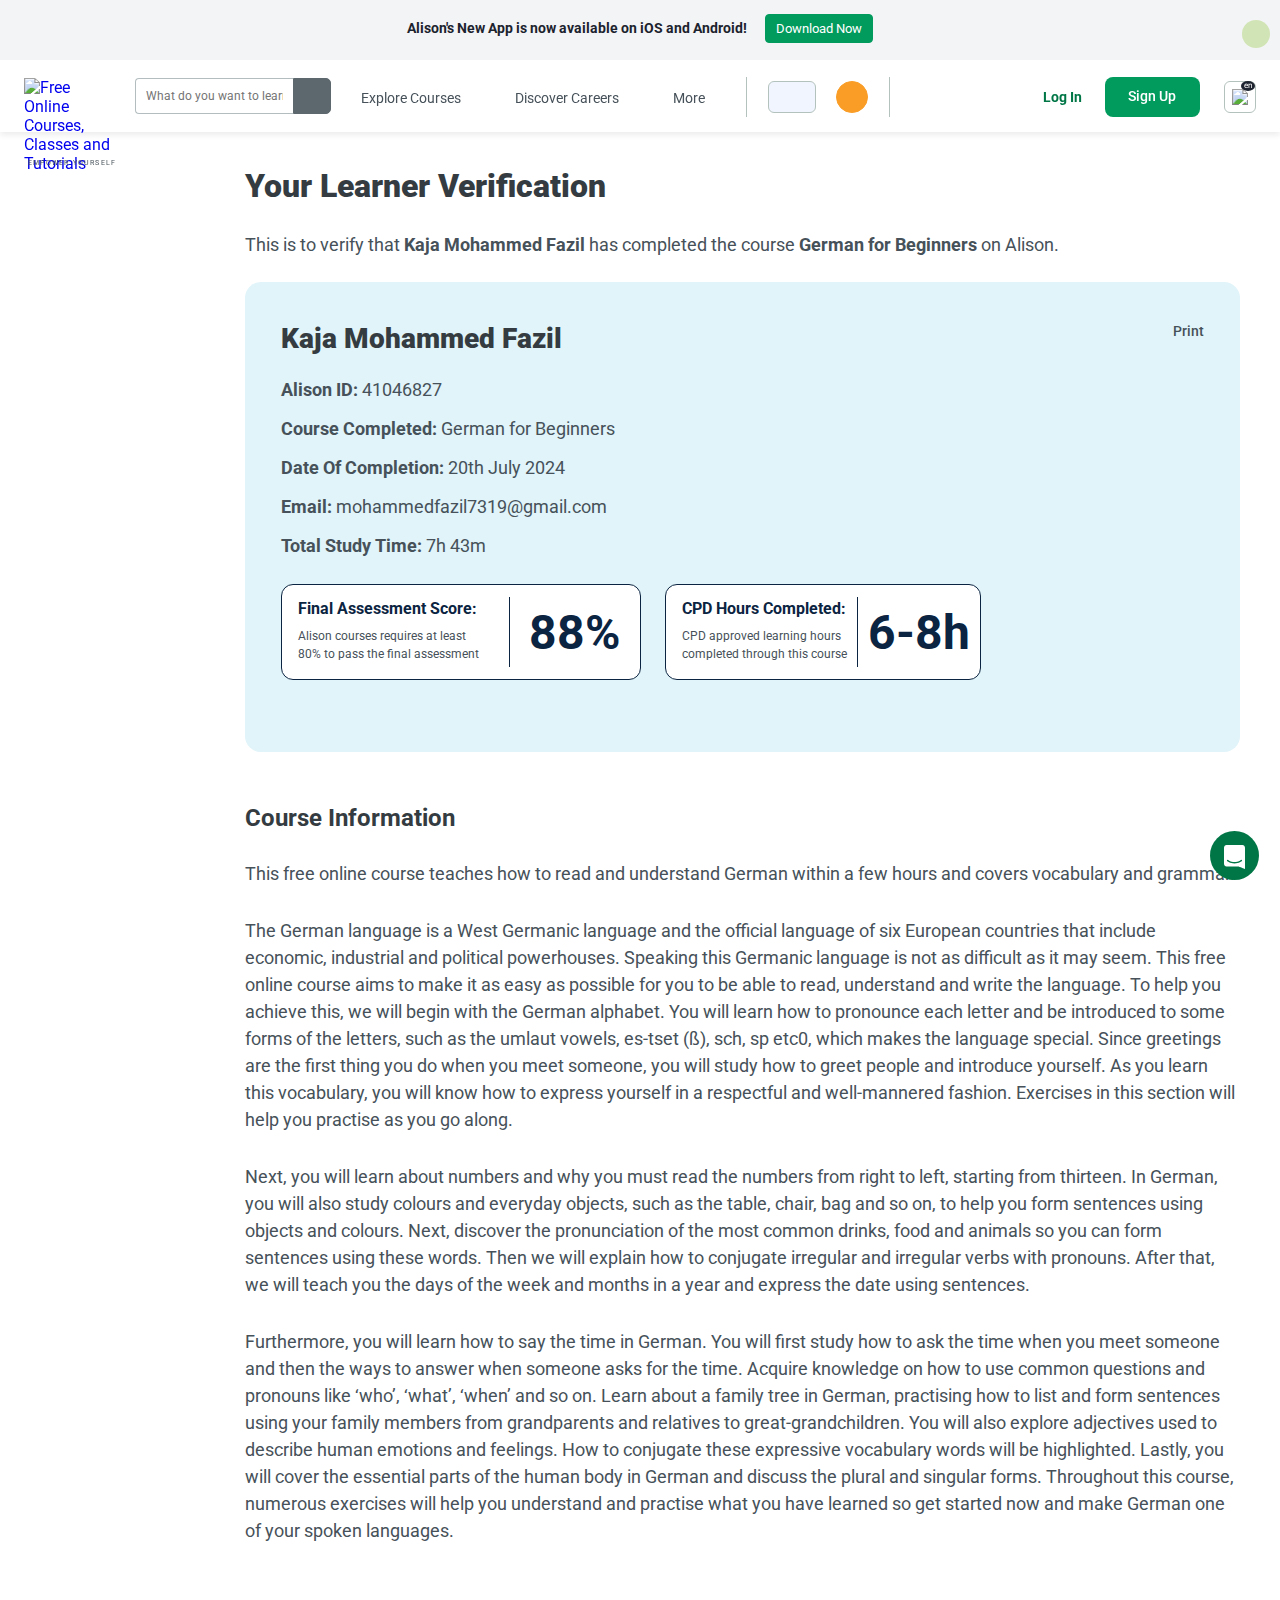
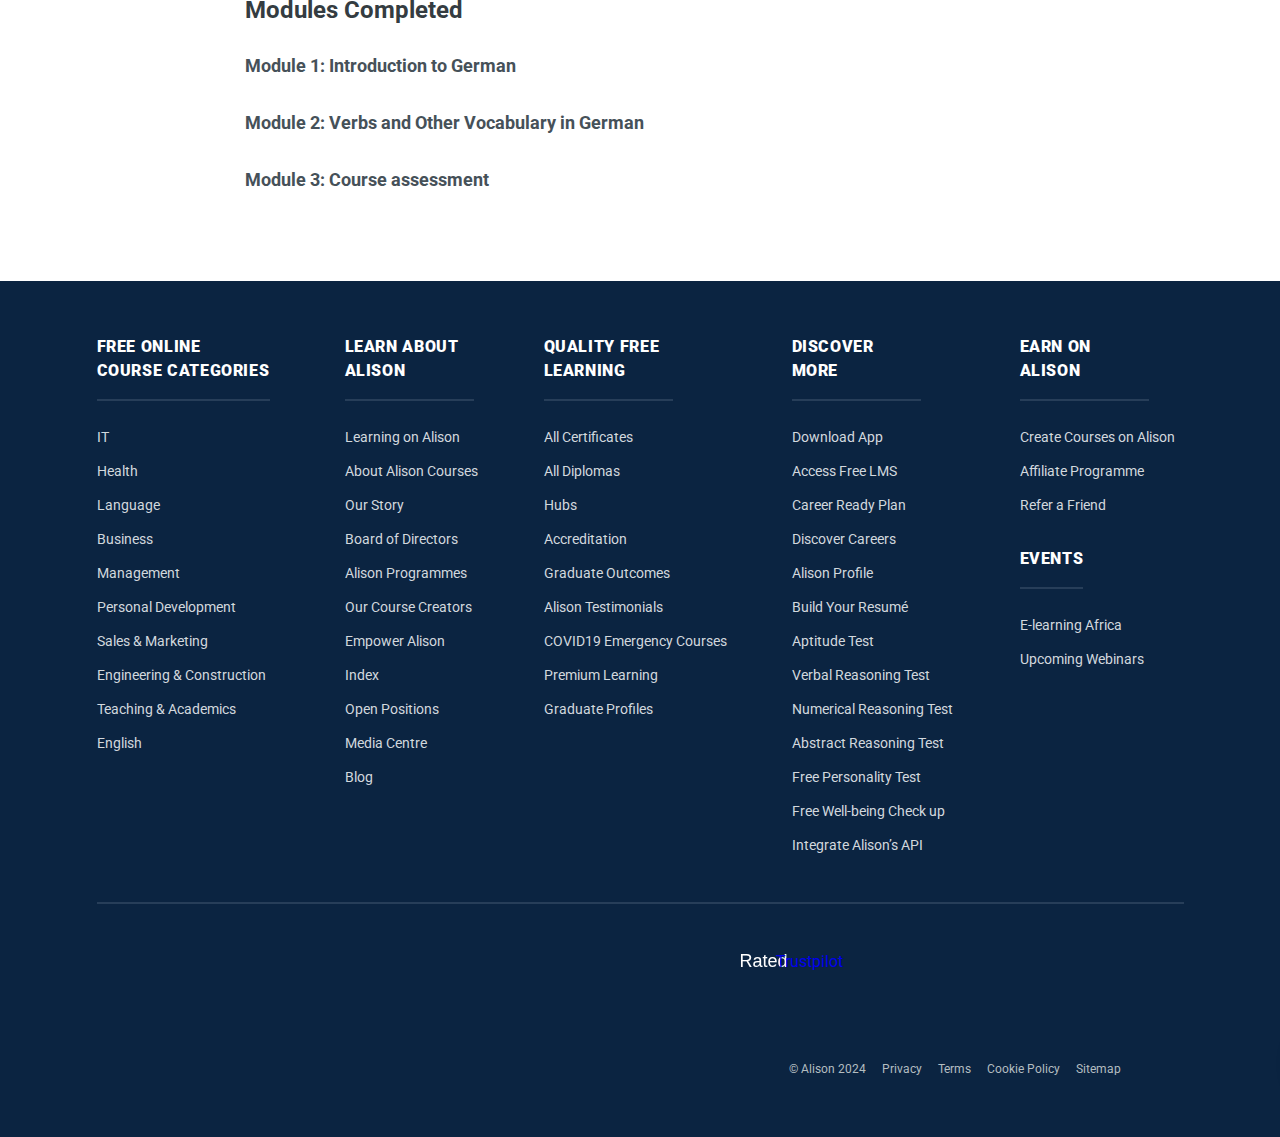
==== alison.com/certification/check/14e29a592a.html @ 068d3003 "Add files via upload" ====
<!doctype html><html lang="en">
<!-- Mirrored from alison.com/certification/check/14e29a592a by HTTrack Website Copier/3.x [XR&CO'2014], Wed, 30 Oct 2024 13:21:03 GMT -->
<!-- Added by HTTrack --><meta http-equiv="content-type" content="text/html;charset=UTF-8" /><!-- /Added by HTTrack -->
<head><link rel="preconnect" href="https://cdn01.alison-static.net/" crossorigin><link rel="preconnect" href="https://api.alison.com/" crossorigin><link rel="preconnect" href="https://www.googletagmanager.com/"><link rel="preconnect" href="https://www.google-analytics.com/"><link rel="preconnect" href="https://pagead2.googlesyndication.com/"><link rel="dns-prefetch" href="https://cdn01.alison-static.net/"><link rel="dns-prefetch" href="https://api.alison.com/"><link rel="preload" as="script" href="../../html/vendor/js/jquery-3.6.4.min.js"><link rel="preload" as="script" href="../../../cdn01.alison-static.net/public/html/vendor/js/slick.js"><link rel="preload" as="script" href="../../html/vendor/js/handlebars.runtime-v4.4.3.js"><link rel="preload" as="script" href="../../html/vendor/js/jquery.mCustomScrollbar-alt.min.js"><link rel="preload" href="../../html/site/css/main3ead.css?id=1e5dae5fa066d85fd97c191f8c6cdd88" as="style"><link rel="preload" fetchpriority="high" as="image" href="../../../cdn01.alison-static.net/courses/4338/alison_courseware_intro_4338.jpg" type="image/jpg"><link rel="preload" href="https://fonts.googleapis.com/css2?family=Roboto:wght@400;500;700;900&amp;display=swap" as="font" crossorigin="anonymous"><link rel="preload" href="https://cdn01.alison-static.net/public/html/site/css/fonts/icomoon.woff2?tqrihg" as="font" crossorigin="anonymous"><link rel="dns-prefetch" href="https://accounts.google.com/"><link rel="dns-prefetch" href="https://adservice.google.com/"><link rel="dns-prefetch" href="https://adservice.google.ie/"><link rel="dns-prefetch" href="https://analytics.tiktok.com/"><link rel="dns-prefetch" href="https://ajax.cloudflare.com/"><link rel="dns-prefetch" href="https://alison.pxf.io/"><link rel="dns-prefetch" href="https://api-3t.paypal.com/"><link rel="dns-prefetch" href="https://api.paypal.com/"><link rel="dns-prefetch" href="https://api.stripe.com/"><link rel="dns-prefetch" href="https://api.trafficguard.ai/"><link rel="dns-prefetch" href="https://apis.google.com/"><link rel="dns-prefetch" href="https://assetscdn-wchat.freshchat.com/"><link rel="dns-prefetch" href="https://bam-cell.nr-data.net/"><link rel="dns-prefetch" href="https://bam.nr-data.net/"><link rel="dns-prefetch" href="https://bat.bing.com/"><link rel="dns-prefetch" href="../../../securepubads.g.doubleclick.net/tag/js/f.txt"><link rel="dns-prefetch" href="https://cdn.taboola.com/"><link rel="dns-prefetch" href="https://connect.facebook.net/"><link rel="dns-prefetch" href="https://ct.pinterest.com/"><link rel="dns-prefetch" href="https://facebook.com/"><link rel="dns-prefetch" href="https://fonts.gstatic.com/"><link rel="dns-prefetch" href="https://gdc.indeed.com/"><link rel="dns-prefetch" href="https://gdc.indeed.com/"><link rel="dns-prefetch" href="https://google.ca/"><link rel="dns-prefetch" href="https://google.com/"><link rel="dns-prefetch" href="https://googleadservices.com/"><link rel="dns-prefetch" href="https://googleads.g.doubleclick.net/"><link rel="dns-prefetch" href="https://googletagservices.com/"><link rel="dns-prefetch" href="https://gstatic.com/"><link rel="dns-prefetch" href="https://iid.googleapis.com/"><link rel="dns-prefetch" href="https://i.ytimg.com/"><link rel="dns-prefetch" href="https://js-agent.newrelic.com/"><link rel="dns-prefetch" href="https://logs-01.loggly.com/"><link rel="dns-prefetch" href="https://p.adsymptotic.com/"><link rel="dns-prefetch" href="https://partner.googleadservices.com/"><link rel="dns-prefetch" href="https://px.ads.linkedin.com/"><link rel="dns-prefetch" href="https://s.pinimg.com/"><link rel="dns-prefetch" href="https://ssl.google-analytics.com/"><link rel="dns-prefetch" href="https://ssl.gstatic.com/"><link rel="dns-prefetch" href="https://static.cloudflareinsights.com/"><link rel="dns-prefetch" href="https://tgtag.io/"><link rel="dns-prefetch" href="https://tpc.googlesyndication.com/"><link rel="dns-prefetch" href="https://www.facebook.com/"><link rel="dns-prefetch" href="https://www.google.com/"><link rel="dns-prefetch" href="https://www.googleapis.com/"><link rel="dns-prefetch" href="https://www.gstatic.com/"><link rel="dns-prefetch" href="https://www.facebook.com/"><link rel="dns-prefetch" href="https://www.redditstatic.com/"><link rel="dns-prefetch" href="https://pagead2.googlesyndication.com/"><script> const authCheck = parseInt(""); if (authCheck) { sessionStorage.setItem('auth', 'true'); } else { sessionStorage.removeItem('auth'); sessionStorage.removeItem('user'); } </script><script> let log = console.log; console.log = function(){} </script><script> window.alison_user = false; window.dataLayer = window.dataLayer || []; var localDataLayer = {}; if(typeof localStorage !== "undefined" && localStorage.getItem('original_acquisition')){ localDataLayer.original_acquisiton = localStorage.getItem('original_acquisition'); } localDataLayer.is_country_gdpr = false; if(localStorage.getItem('user_click_source')){ localDataLayer.user_click_source = localStorage.getItem('user_click_source'); if(localStorage.getItem('user_carousel_source')){ localDataLayer.user_click_source = localStorage.getItem('user_carousel_source'); } } dataLayer.push(localDataLayer); </script><script> (function(w,d,s,l,i){w[l]=w[l]||[];w[l].push({'gtm.start': new Date().getTime(),event:'gtm.js'});var f=d.getElementsByTagName(s)[0], j=d.createElement(s),dl=l!='dataLayer'?'&l='+l:'';j.async=true;j.src= '../../../www.googletagmanager.com/gtm5445.js?id='+i+dl;f.parentNode.insertBefore(j,f); })(window,document,'script','dataLayer','GTM-TWDV2Z');</script><script> function passiveScroll(){ jQuery.event.special.touchstart = { setup: function( _, ns, handle ) { this.addEventListener("touchstart", handle, { passive: !ns.includes("noPreventDefault") }); } }; jQuery.event.special.touchmove = { setup: function( _, ns, handle ) { this.addEventListener("touchmove", handle, { passive: !ns.includes("noPreventDefault") }); } }; jQuery.event.special.wheel = { setup: function( _, ns, handle ){ this.addEventListener("wheel", handle, { passive: true }); } }; jQuery.event.special.mousewheel = { setup: function( _, ns, handle ){ this.addEventListener("mousewheel", handle, { passive: true }); } }; ajaxSettings(); } var fcmActive = '1'; function extendFunctionality(){ document.addEventListener('lazybeforeunveil', function(e){ let bg = e.target.getAttribute('data-bg'); if(bg){ e.target.style.backgroundImage = 'url(' + bg + ')'; return; } if(e.target.nodeName === 'PICTURE'){ let lazy_img = e.target.querySelector('img'), lazy_src = e.target.querySelectorAll('source'); lazy_src.forEach((e) => { e.setAttribute('srcset', e.getAttribute('data-srcset')); }); lazy_img.setAttribute('src', lazy_img.getAttribute('data-src')); } }); } function ajaxSettings(){ $.ajaxSetup({ headers: { 'X-CSRF-Token': '3QvW7WCG7gw9SjI0IXI3MUW1C96jOoPRedVy753e', 'Authorization': 'Cookie NBEPp1ZE87gTQgPaioE3d9MPrQRdRuPh2pxW5o83', }, }); } </script><script src="../../html/vendor/js/jquery-3.6.4.min.js" onload="passiveScroll()"></script><script defer src="../../../www.gstatic.com/firebasejs/5.10.1/firebase-app.js"></script><script defer src="../../../www.gstatic.com/firebasejs/5.10.1/firebase-messaging.js" onload="fcm()"></script><style> .lazyload:not(.lazyload-bg), .lazyloading { opacity: 0; } .lazyloaded { opacity: 1 !important; transition: opacity 500ms; } </style><script defer src="../../../cdn01.alison-static.net/public/html/vendor/js/lazysizes.minf195.js?v=2.1" onload="extendFunctionality()"></script><link rel="manifest" href="https://alison.com/manifest.json"><meta charset="utf-8"><title> Free Online Courses from the World’s Top Publishers </title><meta name="keywords" content="alison, free online courses, free online training, learning, education"/><meta name="description" content="Join 40 million learners and explore 5000+ free online courses from top publishers. Alison is the leading provider of free online classes & online learning."/><meta property="og:title" content="Free Online Courses & Online Learning from Alison"/><meta property="og:type" content="website"/><meta name="twitter:image" content="https://cdn01.alison-static.net/public/html/site/img/sharing/alison-share__1716383819639.png"><meta property="og:image" content="https://cdn01.alison-static.net/public/html/site/img/sharing/alison-share__1716383819639.png"><meta property="og:url" content="https://alison.com/certification/check/14e29a592a"/><meta property="og:description" content="Join 40 million learners and explore 5000+ free online courses from top publishers. Alison is the leading provider of free online classes & online learning."/><meta name="twitter:card" content="summary"><meta name="twitter:site" content="@AlisonCourses"><meta name="twitter:creator" content="@AlisonCourses"><meta name="twitter:url" content="https://alison.com/certification/check/14e29a592a"><meta name="twitter:title" content="Free Online Courses & Online Learning from Alison"><meta name="twitter:description" content="Join 40 million learners and explore 5000+ free online courses from top publishers. Alison is the leading provider of free online classes & online learning."><meta name="csrf-token" content="3QvW7WCG7gw9SjI0IXI3MUW1C96jOoPRedVy753e"><meta name="viewport" content="width=device-width, initial-scale=1"><link rel="canonical" href="14e29a592a.html" /><link rel="alternate" href="14e29a592a.html" hreflang="x-default" /><link rel="alternate" href="14e29a592a.html" hreflang="en" /><link rel="alternate" href="https://alison.com/es/certificación/selección/14e29a592a" hreflang="es" /><link rel="alternate" href="https://alison.com/fr/certification/vérification/14e29a592a" hreflang="fr" /><link rel="alternate" href="https://alison.com/it/certificazione/controllo/14e29a592a" hreflang="it" /><link rel="alternate" href="https://alison.com/pt-BR/certificação/seleção/14e29a592a" hreflang="pt-br" /><meta name="robots" content="noindex" /><script async data-overlays="bottom" src="../../../pagead2.googlesyndication.com/pagead/js/f.txt"></script><link rel="icon" type="image/png" href="../../../cdn01.alison-static.net/public/html/vendor/img/favicon/favicon-16x16.png" sizes="16x16" /><link rel="apple-touch-icon" sizes="180x180" href="../../../cdn01.alison-static.net/public/html/vendor/img/favicon/apple-touch-icon.png"><link rel="icon" type="image/png" sizes="32x32" href="../../../cdn01.alison-static.net/public/html/vendor/img/favicon/favicon-32x32.png"><link rel="manifest" href="https://cdn01.alison-static.net/public/html/vendor/img/favicon/manifest.json"><link rel="mask-icon" href="https://cdn01.alison-static.net/public/html/vendor/img/favicon/safari-pinned-tab.svg" color="#5bbad5"><meta name="theme-color" content="#ffffff"><script type='text/javascript'> window.smartlook||(function(d) { var o=smartlook=function(){ o.api.push(arguments);},h=d.getElementsByTagName('head')[0]; var c=d.createElement('script');o.api=new Array();c.async=true;c.type='text/javascript'; c.charset='utf-8';c.src='../../../web-sdk.smartlook.com/recorder.js';h.appendChild(c); })(document); smartlook('init', '433ed928b8353c0fea826ee5a8dea3a7fb55720d', { region: 'eu' }); </script><script type="text/javascript" src="../../../widget.trustpilot.com/bootstrap/v5/tp.widget.bootstrap.min.js" async></script><script> var language = "en";</script><link rel="stylesheet" href="../../html/site/css/main3ead.css?id=1e5dae5fa066d85fd97c191f8c6cdd88"><link rel="preload" href="../../html/site/css/iconfont.css" as="style" onload="this.onload=null;this.rel='stylesheet'"><link rel="stylesheet" href="../../html/site/css/two-column-template.css"><link rel="stylesheet" href="../../html/site/css/cert-check.css"></head><body class="" data-api_endpoint="https://api.alison.com/v0.1" data-gclient_id="70245126531-aq99q60am7odbhgs779chq4abegbrlj9.apps.googleusercontent.com" data-in_sync="true" data-site_ads="true" ><noscript><iframe src="https://www.googletagmanager.com/ns.html?id=GTM-TWDV2Z" height="0" width="0" style="display:none;visibility:hidden" ></iframe></noscript><div class="loading" style="display: none"><img class="lazyload" data-src="https://cdn01.alison-static.net/public/html/site/img/loader.gif" width="208" height="208" alt="Loading"></div><div class="messages-q" style="position: fixed;right: 10px;bottom: 0;max-width: 420px;width: 100%;height: 100%;display: none;pointer-events: none; z-index: 99999"></div></div><section id="header-outer" class="header__outer "><header class=" announcement-active sale-active " ><div id="announcement" class="announcement active header__banner" style="background-color: #F3F4F6;opacity: 0;min-height: 60px;"><div class="wrapper" style="max-width: 900px;"><style>.announcement{ color: #1c232e;}.announcement a{ display: inline-block;}.announcement .wrapper p{ max-width: 85%; margin: 0 auto;}.announcement p [class*="icon"]{ font-size: 22px; position: relative; top: 4px; color: #83C11F; margin: 0 10px; font-weight: bold;}.announcement .close{ width: 28px; background: rgba(131, 193, 31, 0.3); border-radius: 100%; height: 28px; color: #83C11F; text-align: center; padding: 5px 0 0; margin: -11px 0 0;}@media all and (max-width:1018px){.announcement p [class*="icon"]:last-child{display:none;}.announcement .wrapper a.btn { display: table; margin: 19px auto 0; color: #1c232e !important;}}</style><p><span class="icon-mobile-applications"></span> Alison's New App is now available on iOS and Android! <a target="_blank" rel="nofollow" href="https://alisonmobile.page.link/homepage" class="btn btn-green" title=""> Download Now </a><span class="icon-mobile-applications"></span></p></div><a href="#" class="close" style="margin-top: -10px;position: absolute;right: 10px;top: 50%;"><span class="icon-cross"></span></a></div><script> sale_id = "0";</script><script> const days_label = [ 'Sunday', 'Monday', 'Tuesday', 'Wednesday', 'Thursday', 'Friday', 'Saturday']; let bought, ls_item = localStorage.getItem('popup_banner_' + sale_id + '_closed_at'), banner_type = document.getElementById('announcement') ? 'announcement' : 'sale', s_banner = document.getElementById(banner_type), body = document.querySelector('body'), popup_active = false, le_timer; function openBanner(){ if(document.getElementById(banner_type) !== null){ document.getElementById(banner_type).style.opacity = 1; } if(!popup_active) { document.querySelector('body').className += ' sale-active' + (banner_type === 'announcement' ? ' announcement-active' : ''); } } function activatePopup() { if(!localStorage.getItem('popup_' + sale_id + '_logged_out')){ showPopup(); } } function showPopup(){ $('.pop__overlay, .sale-pop').show(); if ($(window).width() < 769) { if($('.pop__overlay').length > 0){ popup_active = true; s_banner.parentNode.removeChild(s_banner); $('header').removeClass('sale-active', 'announcement-active'); $('body').removeClass('sale-active'); } } } function LETImer(){ let interval = 300000; if(!localStorage.endTime){ localStorage.endTime = +new Date + interval; } le_timer = setInterval(function() { let remaining = localStorage.endTime - new Date; if( remaining < 0 ) { showPopup(); } }, 100); } if(bought === null){ if (ls_item) { let targetStorage = $('.loggedin').length > 0 ? 'popup_banner_' + sale_id + '_closed_at' : 'popup_' + sale_id + '_logged_out', storageDate = parseInt(targetStorage), date = new Date(storageDate * 1000), today = new Date(); if((days_label[date.getDay()] === 'Thursday' && days_label[today.getDay()] === 'Friday') || (days_label[date.getDay()] !== 'Friday' && Math.floor(((Date.now() / 1000) - storageDate) / (3600*24)) >= 3)){ localStorage.removeItem('popup_banner_' + sale_id + '_closed_at'); localStorage.removeItem('popup_' + sale_id + '_logged_out'); activatePopup(); } else{ $('.pop__overlay, .sale-pop').remove(); } } else { activatePopup(); } } if(typeof localStorage !== 'undefined') { let header_simple = document.getElementById('header-simple'); if(header_simple && banner_type === 'sale'){ s_banner.className += ' sale-banner-shop'; } if (localStorage.getItem(banner_type+'_banner_' + sale_id + '_closed_at') && !header_simple) { let storageDate = parseInt(localStorage.getItem(banner_type+'_banner_' + sale_id + '_closed_at')); if (Math.floor(((Date.now() / 1000) - storageDate) / (3600*24)) >= 3) { openBanner(); } else{ s_banner.parentNode.removeChild(s_banner); document.querySelector('header').classList.remove('sale-active', 'announcement-active'); document.querySelector('body').classList.remove('sale-active'); } } else { openBanner(); } } </script><div class="header"><div class="header__search"><div class="for-mobile header__search-nav" style="display:none;"><span class="icon-nb-menu"></span><span class="icon-search"></span><div class="lms-b lms-b--nr"><div id="lms-b--non-registered" data-user-type="G" class="lms-b__button lms-b__button--nr">LMS</div><div class="lms-b__menu lms-b__menu--nr" style="display: none"><div class="lms-b__inner lms-b__inner--nr"><h6>Are you a business or organisation seeking to train and upskill your employees?</h6><div class="flms-banner-img"><img class="lazyload" data-src="/html/site/img/header/flms-popup-img.svg" alt="Free LMS Programme"></div><p>If yes, check out Alison’s Free LMS here!</p><div class="flms-but"><a href="#0" class="btn-flms btn-flms--blank no-flex-shrink">Not For Me</a><a href="https://alison.com/lms" class="btn-flms btn-flms--green no-flex-shrink">Yes</a></div></div></div></div></div><a href="https://alison.com/" id="alison_logo" class="logo"><img width="117" height="40" src="https://cdn01.alison-static.net/public/html/site/img/header/alison-free-courses.svg" alt="Free Online Courses, Classes and Tutorials"></a><div class="header__search-input"><div class="search-container "><form method="GET" action="https://alison.com/courses" accept-charset="UTF-8" id="header-search-form"><input maxlength="200" autocomplete="off" placeholder="What do you want to learn?" class="autocomplete_field" id="autocomplete" name="query" type="text"><button type="submit" id="search_icon" class="btn btn-warning btn-fla"><span class="icon-search" style="pointer-events: none;"></span></button></form></div></div></div><div class="header__nav nav"><div class="for-desktop"><div class="nav__item nav__item--b nav__item--dd nav__item--hover"><a href="#" data-type="categories" class="load-dropdown" title="Explore Courses"> Explore Courses <span class="icon-vertical-dropdown-icon"></span></a><div class="nav__dd nav__dd--cats nav__dd--cols" style="display: none"><a href="https://alison.com/diploma-courses" title="Earn a Diploma"> header.all_diploma_courses </a><a href="https://alison.com/certificate-courses" title="Certificates"><h5>header.all_certificate_courses</h5></a><a data-code="it" data-id="1" data-slug="it" data-name="IT" href="https://alison.com/courses/it" title="IT Courses"><h5>IT</h5><span class="course-amount">(1,168 Courses)</span></a><a data-code="health" data-id="31" data-slug="health" data-name="Health" href="https://alison.com/courses/health" title="Health Courses"><h5>Health</h5><span class="course-amount">(937 Courses)</span></a><a data-code="language" data-id="15" data-slug="language" data-name="Language" href="https://alison.com/courses/language" title="Language Courses"><h5>Language</h5><span class="course-amount">(310 Courses)</span></a><a data-code="business" data-id="51" data-slug="business" data-name="Business" href="https://alison.com/courses/business" title="Business Courses"><h5>Business</h5><span class="course-amount">(1,609 Courses)</span></a><a data-code="management" data-id="109" data-slug="management" data-name="Management" href="https://alison.com/courses/management" title="Management Courses"><h5>Management</h5><span class="course-amount">(959 Courses)</span></a><a data-code="personal-development" data-id="45" data-slug="personal-development" data-name="Personal Development" href="https://alison.com/courses/personal-development" title="Personal Development Courses"><h5>Personal Development</h5><span class="course-amount">(1,246 Courses)</span></a><a data-code="marketing" data-id="79" data-slug="marketing" data-name="Sales &amp; Marketing" href="https://alison.com/courses/marketing" title="Sales &amp; Marketing Courses"><h5>Sales &amp; Marketing</h5><span class="course-amount">(416 Courses)</span></a><a data-code="engineering" data-id="99" data-slug="engineering" data-name="Engineering &amp; Construction" href="https://alison.com/courses/engineering" title="Engineering &amp; Construction Courses"><h5>Engineering &amp; Construction</h5><span class="course-amount">(782 Courses)</span></a><a data-code="education" data-id="41" data-slug="education" data-name="Teaching &amp; Academics" href="https://alison.com/courses/education" title="Teaching &amp; Academics Courses"><h5>Teaching &amp; Academics</h5><span class="course-amount">(1,509 Courses)</span></a></div></div><div class="nav__item nav__item--b nav__item--dd nav__item--hover"><a href="#" data-type="careers" class="load-dropdown" title="Discover Careers"> Discover Careers <span class="icon-vertical-dropdown-icon"></span></a><div class="nav__dd nav__dd--career nav__dd--cols" style="display: none"><a data-slug="health" data-img="health.svg" href="https://alison.com/careers/health" title="Health Science Careers"> Health Science <br><span class="course-amount">(162 Careers)</span></a><a data-slug="finance" data-img="finance.svg" href="https://alison.com/careers/finance" title="Finance Careers"> Finance <br><span class="course-amount">(62 Careers)</span></a><a data-slug="it" data-img="it.svg" href="https://alison.com/careers/it" title="Information Technology Careers"> Information Technology <br><span class="course-amount">(57 Careers)</span></a><a data-slug="education" data-img="education.svg" href="https://alison.com/careers/education" title="Education and Training Careers"> Education and Training <br><span class="course-amount">(57 Careers)</span></a><a data-slug="management" data-img="management.svg" href="https://alison.com/careers/management" title="Business Management and Administration Careers"> Business Management and Administration <br><span class="course-amount">(57 Careers)</span></a><a data-slug="marketing" data-img="marketing.svg" href="https://alison.com/careers/marketing" title="Marketing, Sales, and Service Careers"> Marketing, Sales, and Service <br><span class="course-amount">(48 Careers)</span></a><a data-slug="agriculture-food-and-natural-resources" data-img="agriculture-food-and-natural-resources.svg" href="https://alison.com/careers/agriculture-food-and-natural-resources" title="Agriculture, Food, and Natural Resources Careers"> Agriculture, Food, and Natural Resources <br><span class="course-amount">(37 Careers)</span></a><a data-slug="hospitality" data-img="hospitality.svg" href="https://alison.com/careers/hospitality" title="Hospitality and Tourism Careers"> Hospitality and Tourism <br><span class="course-amount">(34 Careers)</span></a><a data-slug="stem" data-img="stem.svg" href="https://alison.com/careers/stem" title="Science, Technology, Engineering, and Mathematics Careers"> Science, Technology, Engineering, and Mathematics <br><span class="course-amount">(111 Careers)</span></a><a data-slug="architecture" data-img="architecture.svg" href="https://alison.com/careers/architecture" title="Architecture and Construction Careers"> Architecture and Construction <br><span class="course-amount">(35 Careers)</span></a><a data-slug="government" data-img="government.svg" href="https://alison.com/careers/government" title="Government and Public Administration Careers"> Government and Public Administration <br><span class="course-amount">(14 Careers)</span></a><a data-slug="security" data-img="security.svg" href="https://alison.com/careers/security" title="Law, Public Safety, Corrections, and Security Careers"> Law, Public Safety, Corrections, and Security <br><span class="course-amount">(80 Careers)</span></a><a data-slug="manufacturing" data-img="manufacturing.svg" href="https://alison.com/careers/manufacturing" title="Manufacturing Careers"> Manufacturing <br><span class="course-amount">(15 Careers)</span></a><a data-slug="distribution" data-img="distribution.svg" href="https://alison.com/careers/distribution" title="Transportation, Distribution, and Logistics Careers"> Transportation, Distribution, and Logistics <br><span class="course-amount">(37 Careers)</span></a><a data-slug="human-services" data-img="human-services.svg" href="https://alison.com/careers/human-services" title="Human Services Careers"> Human Services <br><span class="course-amount">(55 Careers)</span></a><a data-slug="arts" data-img="arts.svg" href="https://alison.com/careers/arts" title="Arts, Audio/Video Technology, and Communications Careers"> Arts, Audio/Video Technology, and Communications <br><span class="course-amount">(124 Careers)</span></a></div></div><div class="nav__item nav__item--dd nav__item--hover"><a href="#" class="load-dropdown" data-type="more" title="More">More <span class="icon-vertical-dropdown-icon"></span></a></div><div class="nav__section"><div id="lms-b--non-registered" class="lms-b lms-b--nr" data-user-type="G"><div id="lms-b--nr" class="lms-b__button lms-b__button--nr">LMS</div><div class="lms-b__menu lms-b__menu--nr" style="display: none"><div class="lms-b__inner lms-b__inner--nr"><h6>Are you a business or organisation seeking to train and upskill your employees?</h6><div class="flms-banner-img"><img class="lazyload" data-src="/html/site/img/header/flms-popup-img.svg" alt="Free LMS Programme"></div><p>If yes, check out Alison’s Free LMS here!</p><div class="flms-but"><a href="#0" class="btn-flms btn-flms--blank no-flex-shrink">Not For Me</a><a href="https://alison.com/lms" class="btn-flms btn-flms--green no-flex-shrink">Yes</a></div></div></div></div><span class="q-aff" ><span class="coin"><span class="front"></span><span class="back"></span></span><div class="aff"><div class="aff__message aff__message--not-affiliate" style="display:none;"><span class="icon-cross2 aff__close"></span><img class="lazyload" data-src="https://alison.com/html/site/img/affiliates/not-affiliate.svg" /><div class="aff__text"><p> Become an Alison Affiliate in one click, and start earning money by sharing any page on the Alison website. </p><a class="aff__btn" href="https://alison.com/affiliates/learn-to-earn">Become an Affiliate</a></div></div></div></span></div></div><div class="for-mobile" style="display: none"><span class="nav__item nav__item--dd nav__item--user-menu"></span></div></div><div class="head__u head__u--out login-links nav"><span class="q-aff" ><span class="coin"><span class="front"></span><span class="back"></span></span><div class="aff"><div class="aff__message aff__message--not-affiliate" style="display:none;"><span class="icon-cross2 aff__close"></span><img class="lazyload" data-src="https://alison.com/html/site/img/affiliates/not-affiliate.svg" /><div class="aff__text"><p> Become an Alison Affiliate in one click, and start earning money by sharing any page on the Alison website. </p><a class="aff__btn" href="https://alison.com/affiliates/learn-to-earn">Become an Affiliate</a></div></div></div></span><div class="login-links"><a class="link login-button login-mobile" href="https://alison.com/login"> Log In<span>&nbsp;</span></a><a href="https://alison.com/register" class="link head__u-register shine"> Sign Up </a></div><span class="nav__item nav__item--dd nav__item--slide nav__item--languages activate-dropdown "><span class="language-icon"><img src="https://alison.com/html/site/img/header/world.svg" class="lazyload" /><span class="language"> en </span></span><div class="nav__dd nav__dd--slide nav__dd--languages" style="display: none" ><ul><li class="border-bottom extra-padding subnav-back" style="display: none" ><span class="icon-arrow-thin-right"></span> Change Language </li><li class="selected" ><a rel="alternate" hreflang="en" href="14e29a592a.html"><span><img class="lazyload" data-src="https://cdn01.alison-static.net/public/html/site/img/header/en.svg" alt="English Language Select"/></span> English </a></li><li ><a rel="alternate" hreflang="es" href="https://alison.com/es/certificación/selección/14e29a592a"><span><img class="lazyload" data-src="https://cdn01.alison-static.net/public/html/site/img/header/es.svg" alt="Spanish Language Select"/></span> Spanish </a></li><li ><a rel="alternate" hreflang="fr" href="https://alison.com/fr/certification/vérification/14e29a592a"><span><img class="lazyload" data-src="https://cdn01.alison-static.net/public/html/site/img/header/fr.svg" alt="French Language Select"/></span> French </a></li><li ><a rel="alternate" hreflang="it" href="https://alison.com/it/certificazione/controllo/14e29a592a"><span><img class="lazyload" data-src="https://cdn01.alison-static.net/public/html/site/img/header/it.svg" alt="Italian Language Select"/></span> Italian </a></li><li ><a rel="alternate" hreflang="pt-BR" href="https://alison.com/pt-BR/certificação/seleção/14e29a592a"><span><img class="lazyload" data-src="https://cdn01.alison-static.net/public/html/site/img/header/pt-BR.svg" alt="Brazilian Portuguese Language Select"/></span> Brazilian Portuguese </a></li></ul></div></span></div></div></header><div class="body-padding "></div><div class="darken" style="display: none"></div></section><div class="aff-over" style="display:none;"></div><div id="cert-check" ><div class="full-width-wrapper center-content "><div class="col-md-12 content-section"><h1>Your Learner Verification</h1><p> This is to verify that <span class="blue-label">Kaja Mohammed Fazil</span> has completed the course <span>German for Beginners</span> on Alison. </p><div class="cert-check__row one"><div class="cert-check__print"><a target="_blank" href="https://alison.com/certification/print/41046827/14e29a592a" class="print"><i class="icon-print"></i><p>Print</p></a></div><h3>Kaja Mohammed Fazil</h3><p><span>Alison ID:</span> 41046827 </p><p><span>Course Completed:</span> German for Beginners</p><p><span>Date Of Completion:</span> 20th July 2024</p><p><span>Email:</span> <a href="https://alison.com/cdn-cgi/l/email-protection" class="__cf_email__" data-cfemail="14797b7c757979717072756e7d782327252d547379757d783a777b79">[email&#160;protected]</a></p><p><span>Total Study Time:</span> 7h 43m</p><div class="boxes-wrapper"><div class="box"><div class="left"><h6>Final Assessment Score:</h6><p>Alison courses requires at least <br>80% to pass the final assessment</p></div><div class="right">88%</div></div><div class="box"><div class="left"><h6>CPD Hours Completed:</h6><p>CPD approved learning hours <br>completed through this course</p></div><div class="right"> 6-8h </div></div></div></div><h2>Course Information</h2><div class="cert-check__row"><div class="course-description"><p>This free online course teaches how to read and understand German within a few hours and covers vocabulary and grammar.</p><p><p>The German language is a West Germanic language and the official language of six European countries that include economic, industrial and political powerhouses. Speaking this Germanic language is not as difficult as it may seem. This free online course aims to make it as easy as possible for you to be able to read, understand and write the language. To help you achieve this, we will begin with the German alphabet. You will learn how to pronounce each letter and be introduced to some forms of the letters, such as the umlaut vowels, es-tset (ß), sch, sp etc0, which makes the language special. Since greetings are the first thing you do when you meet someone, you will study how to greet people and introduce yourself. As you learn this vocabulary, you will know how to express yourself in a respectful and well-mannered fashion. Exercises in this section will help you practise as you go along.</p><p>Next, you will learn about numbers and why you must read the numbers from right to left, starting from thirteen. In German, you will also study colours and everyday objects, such as the table, chair, bag and so on, to help you form sentences using objects and colours. Next, discover the pronunciation of the most common drinks, food and animals so you can form sentences using these words. Then we will explain how to conjugate irregular and irregular verbs with pronouns. After that, we will teach you the days of the week and months in a year and express the date using sentences.</p><p>Furthermore, you will learn how to say the time in German. You will first study how to ask the time when you meet someone and then the ways to answer when someone asks for the time. Acquire knowledge on how to use common questions and pronouns like ‘who’, ‘what’, ‘when’ and so on. Learn about a family tree in German, practising how to list and form sentences using your family members from grandparents and relatives to great-grandchildren. You will also explore adjectives used to describe human emotions and feelings. How to conjugate these expressive vocabulary words will be highlighted. Lastly, you will cover the essential parts of the human body in German and discuss the plural and singular forms. Throughout this course, numerous exercises will help you understand and practise what you have learned so get started now and make German one of your spoken languages.</p></p></div></div><h2>Modules Completed</h2><div class="cert-check__row"><div class="cert-check__text-row"><div class="cert-check__text-content"><span class="cert-check__label">Module 1: </span> Introduction to German </div></div><div class="cert-check__text-row"><div class="cert-check__text-content"><span class="cert-check__label">Module 2: </span> Verbs and Other Vocabulary in German </div></div><div class="cert-check__text-row"><div class="cert-check__text-content"><span class="cert-check__label">Module 3: </span> Course assessment </div></div></div></div><div class="col-md-12 survey-wrapper"><div class="survey-inner"><span class="icon-cross2"></span><h4>Tell us why you need your learner verification?</h4><form class="reason-survey" method="POST"><ul><li><input type="radio" id="academic" name="reason" value="1"><label for="academic">It was requested by my academic institution</label><br></li><li><input type="radio" id="employer" name="reason" value="2"><label for="employer">It was requested by my employer/organisation</label><br></li><li><input type="radio" id="manager" name="reason" value="3"><label for="manager">It was requested by my hiring manager/recruiter </label></li><li><input type="radio" id="other" name="reason" value="4"><label for="other">Other (Please Specify)</label></li><li><textarea name="" placeholder="Type your reason here" disabled></textarea></li><li><button type="submit">Print Your Learner Verification</button></li></ul></form></div></div></div><div class="mobile-cta"></div><div class="img-up"><div class="img-up__inner"><h4>Edit Photo</h4><span class="icon-cross2"></span><div class="img-up__body"><div id="avatar-crop-x"></div><input type="file" id="upload" value="Choose a file" accept="image/*"></div><div class="img-up__button"><button id="save-img">Save</button></div></div></div></div><div class="modal-outer" style="display: none" ><div class="login-modal"><div class=" inner-modal"><div class="login"><div class="login__inner"><div class="login__left"><img class="lazyload" data-src="https://alison.com/html/site/img/login-bg.svg" /><span class="login__head">Empower Yourself For Free</span><p> Join our community of 40 million+ learners, upskill with CPD UK accredited courses, explore career development tools and psychometrics - all for free. </p><div class="login__help"> Having trouble <span class="l_action">Logging In</span>? <a href="#"> Get in touch</a></div></div><div class="login__right"><span class="icon-cross2"></span><div class="login__tabs"><div data-id="register" class=""> Sign Up </div><div data-id="login" class="active"> Log In </div></div><div id="login" class="login__login tab active"><div class="soc-log"><a href="https://alison.com/auth/facebook?redirect_url=https://alison.com/certification/check/14e29a592a&amp;previous_url=https://alison.com&amp;route_name=site.courses.cert-check" rel="nofollow" title="Register/Log In with Facebook"><img alt="Facebook" class="lazyload" data-src="https://alison.com/html/site/img/login/facebook.svg?v=1"/></a><a href="https://alison.com/auth/live?redirect_url=https://alison.com/certification/check/14e29a592a&amp;previous_url=https://alison.com&amp;route_name=site.courses.cert-check" rel="nofollow" title="Register/Log In with Microsoft"><img alt="Microsoft" class="lazyload" data-src="https://alison.com/html/site/img/login/microsoft.svg?v=1"/></a><div id="g_id_onload" data-client_id="70245126531-aq99q60am7odbhgs779chq4abegbrlj9.apps.googleusercontent.com" data-context="signup" data-ux_mode="popup" data-callback="redirectUser" data-auto_prompt="false"></div><a class="g_id_signin google-login" data-type="icon" data-shape="square" data-theme="outline" data-text="signin_with" data-size="large" href="https://alison.com/auth/google?redirect_url=https://alison.com/certification/check/14e29a592a&amp;previous_url=https://alison.com&amp;route_name=site.courses.cert-check" rel="nofollow"></a><a href="https://alison.com/auth/linkedin?redirect_url=https://alison.com/certification/check/14e29a592a&amp;previous_url=https://alison.com&amp;route_name=site.courses.cert-check" rel="nofollow" title="Register/Log In with LinkedIn"><img alt="LinkedIn" class="lazyload" data-src="https://alison.com/html/site/img/login/linkedin.svg?v=1" /></a></div><div class="or-line"><span>or</span></div><div class="form-group"><form method="POST" action="https://alison.com/learner-entry" accept-charset="UTF-8" data-login-form name="login-form"><input name="_token" type="hidden" value="3QvW7WCG7gw9SjI0IXI3MUW1C96jOoPRedVy753e"><div class="input-field "><input class="form-control " placeholder="Email" required name="email" type="email"></div><div class="input-field toggle-parent "><input class="form-control password " placeholder="Password" required autocomplete="off" name="password" type="password" value=""><div class="icon-hide-password password-toggle"></div></div><div class="login__extras"><div><input id="remember" checked="checked" name="remember" type="checkbox" value="1"><label for="remember" class="form-checkbox">Keep me logged in</label></div><a class="login__forgot" href="#"> Forgot Password? </a></div><input name="current" type="hidden" value="14e29a592a.html"><input name="route_name" type="hidden" value="site.courses.cert-check"><div class="login__bottom"><div class="login-form__submit"><input class="submit-login" type="submit" value="Log In"></div><div class="login__toggle"> Don’t have an account? <span data-id="register">Sign Up</span></div><div class="login__as-creator"> Are you a course creator? <a target="_blank" href="https://publishing-v2.alison.com/auth/sign-in">Click Here <span class="icon-view-all-careers-link"></span></a></div></div></form></div></div><div id="register" class="login__register tab "><div class="soc-log"><a href="https://alison.com/auth/facebook?redirect_url=https://alison.com/certification/check/14e29a592a&amp;previous_url=https://alison.com&amp;route_name=site.courses.cert-check" rel="nofollow" title="Register/Log In with Facebook"><img alt="Facebook" class="lazyload" data-src="https://alison.com/html/site/img/login/facebook.svg?v=1"/></a><a href="https://alison.com/auth/live?redirect_url=https://alison.com/certification/check/14e29a592a&amp;previous_url=https://alison.com&amp;route_name=site.courses.cert-check" rel="nofollow" title="Register/Log In with Microsoft"><img alt="Microsoft" class="lazyload" data-src="https://alison.com/html/site/img/login/microsoft.svg?v=1"/></a><div id="g_id_onload" data-client_id="70245126531-aq99q60am7odbhgs779chq4abegbrlj9.apps.googleusercontent.com" data-context="signup" data-ux_mode="popup" data-callback="redirectUser" data-auto_prompt="false"></div><a class="g_id_signin google-login" data-type="icon" data-shape="square" data-theme="outline" data-text="signin_with" data-size="large" href="https://alison.com/auth/google?redirect_url=https://alison.com/certification/check/14e29a592a&amp;previous_url=https://alison.com&amp;route_name=site.courses.cert-check" rel="nofollow"></a><a href="https://alison.com/auth/linkedin?redirect_url=https://alison.com/certification/check/14e29a592a&amp;previous_url=https://alison.com&amp;route_name=site.courses.cert-check" rel="nofollow" title="Register/Log In with LinkedIn"><img alt="LinkedIn" class="lazyload" data-src="https://alison.com/html/site/img/login/linkedin.svg?v=1" /></a></div><div class="or-line"><span>or</span></div><div class="form-group email-signup"><form method="POST" action="https://alison.com/register" accept-charset="UTF-8" data-signup-form id="signup-form" name="register-form"><input name="_token" type="hidden" value="3QvW7WCG7gw9SjI0IXI3MUW1C96jOoPRedVy753e"><div class="login__row"><div class="input-field name name-float first-name "><input class="form-control " id="firstName" placeholder="First Name" autocomplete="off" minlength="2" required name="firstname" type="text"></div><div class="input-field name-float last-name "><input class="form-control " id="lastName" placeholder="Surname" autocomplete="off" minlength="2" required name="lastname" type="text"></div></div><div class="clearfix"></div><div class="input-field-email "><input class="form-control " id="emailNew" placeholder="E-mail" autocomplete="off" required name="signup_email" type="email"></div><div class="input-field toggle-parent "><input class="form-control password " id="signup_password" placeholder="Password" autocomplete="off" minlength="6" required name="signup_password" type="password" value=""><div class="icon-hide-password password-toggle"></div></div><input name="signup_tc_social" type="hidden" value="1"><input name="current" type="hidden" value="14e29a592a.html"><input name="route_name" type="hidden" value="site.courses.cert-check"><div class="login__bottom"><div class="login-form__submit"><input class="submit-login signup-button" type="submit" value="Sign Up"></div><div class="login__toggle"> Already have an account? <span data-id="login">Log In</span></div><div class="login__terms"> By signing up, I accept Alison's <a title="Alison's Terms & Conditions" href="https://alison.com/about/terms-of-use">Terms & Conditions</a></div></div></div></form></div><div id="forgotpassword" class="tab nprf__tab "><div class="close-modal"><span class="icon-cross2"></span></div><img src="https://alison.com/html/site/img/forgotpassword.svg" alt="Forgot Password?"><span class="login-title">Forgot Password?</span><span class="sub-text">No worries, we will send reset instructions to your email address.</span><div class="form-group"><form method="POST" action="https://alison.com/password/email" accept-charset="UTF-8" data-forgot-form name="forgot-password-form"><input name="_token" type="hidden" value="3QvW7WCG7gw9SjI0IXI3MUW1C96jOoPRedVy753e"><div class="input-field "><input class="form-control" placeholder="Enter your email" required name="email" type="email"><span class="nprf__error-msg" style=" display: none;"></span></div><input class="submit-login" type="submit" value="Reset Password"></form><div class="login__as-creator"><a class="nprf__mobile-cancel" href="https://alison.com/">Cancel</a></div></div></div><li id="resetpassword" class="tab"> Reset password form here</li></div></div></div></div></div></div><footer class="main tpv2 "><div class="main-bg"><div class="ft-wrap"><div class="col col-1 col-a"><div class="col-inner"><div class="ft-column"><div class="ft-column-inner"><div class="footer_h3">FREE ONLINE COURSE CATEGORIES</div><ul><li><a href="https://alison.com/courses/it" title=" IT Courses"> IT </a></li><li><a href="https://alison.com/courses/health" title=" Health Courses"> Health </a></li><li><a href="https://alison.com/courses/language" title=" Language Courses"> Language </a></li><li><a href="https://alison.com/courses/business" title=" Business Courses"> Business </a></li><li><a href="https://alison.com/courses/management" title=" Management Courses"> Management </a></li><li><a href="https://alison.com/courses/personal-development" title=" Personal Development Courses"> Personal Development </a></li><li><a href="https://alison.com/courses/marketing" title=" Sales &amp; Marketing Courses"> Sales &amp; Marketing </a></li><li><a href="https://alison.com/courses/engineering" title=" Engineering &amp; Construction Courses"> Engineering &amp; Construction </a></li><li><a href="https://alison.com/courses/education" title=" Teaching &amp; Academics Courses"> Teaching &amp; Academics </a></li><li><a href="https://alison.com/tag/english-language">English</a></li></ul></div></div></div></div><div class="col col-1 col-b"><div class="col-inner"><div class="ft-column"><div class="ft-column-inner"><div class="footer_h3">LEARN ABOUT ALISON</div><ul><li><a href="https://alison.com/about/learning-on-alison">Learning on Alison</a></li><li><a href="https://alison.com/about/about-alison-courses">About Alison Courses</a></li><li><a href="https://alison.com/about/our-story">Our Story</a></li><li><a href="https://alison.com/about/board-of-directors">Board of Directors</a></li><li><a href="https://alison.com/programmes">Alison Programmes</a></li><li><a href="https://alison.com/course-creators">Our Course Creators</a></li><li><a href="https://alison.com/empower-us">Empower Alison</a></li><li><a href="https://alison.com/index">Index</a></li><li><a href="https://alison.com/about/careers">Open Positions</a></li><li><a href="https://alison.com/media-centre">Media Centre</a></li><li><a href="https://alison.com/blog">Blog</a></li></ul></div></div></div></div><div class="col col-1 col-c"><div class="col-inner"><div class="ft-column"><div class="ft-column-inner"><div class="footer_h3">QUALITY FREE LEARNING</div><ul><li><a href="https://alison.com/certificate-courses">All Certificates</a></li><li><a href="https://alison.com/diploma-courses">All Diplomas</a></li><li><a href="https://alison.com/hubs">Hubs</a></li><li><a href="https://alison.com/about/accreditation">Accreditation</a></li><li><a href="https://alison.com/graduate-outcomes">Graduate Outcomes</a></li><li><a href="https://alison.com/testimonials">Alison Testimonials</a></li><li><a title="Coronavirus Emergency - Free Course" href="https://alison.com/coronavirus">COVID19 Emergency Courses</a></li><li><a href="https://alison.com/about/gopremium">Premium Learning</a></li><li><a href="https://alison.com/alison-graduate-profiles">Graduate Profiles</a></li></ul></div></div></div></div><div class="col col-1 col-d"><div class="col-inner"><div class="ft-column"><div class="ft-column-inner"><div class="footer_h3">DISCOVER MORE</div><ul><li><a href="https://alison.com/mobile/online-learning-app">Download App</a></li><li><a href="https://alison.com/lms">Access Free LMS</a></li><li><a href="https://alison.com/career-ready-plan">Career Ready Plan</a></li><li><a href="https://alison.com/careers">Discover Careers</a></li><li><a href="https://alison.com/profile">Alison Profile</a></li><li><a href="https://alison.com/resume-builder">Build Your Resumé</a></li><li><a href="https://alison.com/psychometric-test/aptitude">Aptitude Test</a></li><li><a href="https://alison.com/psychometric-test/aptitude/verbal">Verbal Reasoning Test</a></li><li><a href="https://alison.com/psychometric-test/aptitude/numerical">Numerical Reasoning Test</a></li><li><a href="https://alison.com/psychometric-test/aptitude/abstract">Abstract Reasoning Test</a></li><li><a href="https://alison.com/psychometric-test/personality">Free Personality Test</a></li><li><a href="https://alison.com/psychometric-test/wellbeing">Free Well-being Check up</a></li><li><a href="https://alison.com/lms/lms-remote-access-api">Integrate Alison’s API</a></li></ul></div></div></div></div><div class="col col-1 col-e"><div class="col-inner"><div class="ft-column"><div class="ft-column-inner"><div class="footer_h3">EARN ON ALISON</div><ul><li><a href="https://alison.com/publish">Create Courses on Alison</a></li><li><a href="https://alison.com/affiliates/learn-to-earn">Affiliate Programme</a></li><li><a href="https://alison.com/referrals-programme/about">Refer a Friend</a></li></ul></div><div class="ft-column-inner second-row"><div class="footer_h3">EVENTS</div><ul><li><a href="https://alison.com/e-learning-africa">E-learning Africa</a></li><li><a href="https://alison.com/webinars">Upcoming Webinars</a></li></ul></div></div></div></div><a href="#" class="scroll-to-top"><i class="icon-thick-chevron-up"></i></a></div><hr class="ft-hr" /><div class="ft-b-wrap" style="max-width: 100%;"><div class="ft-b-wrap-col-1"><div class="a-row-1"><div class="logo-wrapper"><img width="141" height="48" class="alison-logo lazyload" data-src="../../../cdn01.alison-static.net/public/html/site/img/footer--alison-logo.png"></div><ul><li class="lazyload" data-bg="https://cdn01.alison-static.net/public/html/site/img/social/faqs.svg"><a href="https://alison.com/faqs">FAQs</a></li><li class="lazyload" data-bg="https://cdn01.alison-static.net/public/html/site/img/social/faqs.svg"><a href="https://alison.com/contact-us">Customer Support</a></li></ul></div><div class="a-row-2"><ul class="footer-flex-list"><li><a href="https://www.facebook.com/AlisonCourses" target="_blank" rel="nofollow"><img class="lazyload" data-src="https://cdn01.alison-static.net/public/html/site/img/social/facebook.svg"></a></li><li><a href="https://twitter.com/Alison_Learning" target="_blank" rel="nofollow"><img class="lazyload" data-src="https://cdn01.alison-static.net/public/html/site/img/social/x.svg"></a></li><li><a href="https://www.linkedin.com/company/alison-learning" target="_blank" rel="nofollow"><img class="lazyload" data-src="https://cdn01.alison-static.net/public/html/site/img/social/linkedin.svg"></a></li><li><a href="https://www.instagram.com/alisonlearning" target="_blank" rel="nofollow"><img class="lazyload" data-src="https://cdn01.alison-static.net/public/html/site/img/social/instagram.svg"></a></li><li><a href="https://www.tiktok.com/@alisonlearning" target="_blank" rel="nofollow"><img class="lazyload" data-src="https://cdn01.alison-static.net/public/html/site/img/social/tiktok.svg"></a></li><li><a href="https://www.youtube.com/channel/UC-xeBVl9gN_sQTVhDVSgL6g" target="_blank" rel="nofollow"><img class="lazyload" data-src="https://cdn01.alison-static.net/public/html/site/img/social/youtube.svg"></a></li><li><a href="https://alison.quora.com/" target="_blank" rel="nofollow"><img class="lazyload" data-src="https://cdn01.alison-static.net/public/html/site/img/social/quora.svg"></a></li><li><a href="https://t.me/alisonlearning" target="_blank" rel="nofollow"><img class="lazyload" data-src="https://cdn01.alison-static.net/public/html/site/img/social/telegram.svg"></a></li></ul></div></div><div class="ft-b-wrap-col-2"><hr class="ft-hr ft-hr--bottom" /><div class="a-row-3 trustpilot"><div class="trustpilot-wrap"><div class="trustpilot-widget" data-locale="en-GB" data-template-id="5419b732fbfb950b10de65e5" data-businessunit-id="58760f610000ff00059a96c8" data-style-height="24px" data-style-width="100%" data-theme="dark"><a href="https://uk.trustpilot.com/review/alison.com" target="_blank" rel="noopener">Trustpilot</a></div></div></div><div class="a-row-4 apps"><a href="https://apps.apple.com/app/apple-store/id1558468968?pt=118422314&amp;ct=portal_app_page&amp;mt=8" target="_blank"><img class="lazyload" width="156" height="48" data-src="https://cdn01.alison-static.net/public/html/site/img/footer-desktop-appstore.svg" alt="Download on the App Store" title="Download the Alison app on iPhone" ></a><a href="https://play.google.com/store/apps/details?id=com.alison.mobile.flutter" target="_blank"><img class="lazyload" width="156" height="48" data-src="https://cdn01.alison-static.net/public/html/site/img/footer-desktop-playstore.svg" alt="Download on Google Play" title="Download the Alison app on Android"></a></div><div class="clearfix"></div><div class="a-row-5 policies"><ul class="policies-list"><li class="icon-rights"><span>&copy; Alison 2024</span></li><li class="icon-rights"><a href="https://alison.com/about/terms-of-use?privacy-policy" title="Alison Privacy Policy">Privacy</a></li><li class="icon-rights"><a href="https://alison.com/about/terms-of-use" title="Alison Terms and conditions">Terms</a></li><li class="icon-rights"><a class="cancel-scroll" href="https://alison.com/about/terms-of-use?privacy-policy#alison_cookie_policy" title="Alison Cookie Policy">Cookie Policy</a></li><li class="icon-rights"><a href="https://alison.com/sitemap" title="Alison Sitemap">Sitemap</a></li></ul></div></div></div></div></footer><div class="email-share-static" style="display: none"><div class="email-share-static-inner"><div class="close-modal"><span class="icon-cross2"></span></div><h3>Enter your friend's email address</h3><form method="GET" action="https://alison.com/" accept-charset="UTF-8"><div class="form-group"><div class="input-field"><input maxlength="200" placeholder="E-mail" name="email" type="text"></div><button type="submit" class="btn btn-blue">Share It</button></form></div><div class="clearfix"></div><span class="error"></span></div></div><script data-cfasync="false" src="../../cdn-cgi/scripts/5c5dd728/cloudflare-static/email-decode.min.js"></script><script> $(document).ready(function() { if(location.hash === '#resetpassword'){ setTimeout(() => { $('.login-button').trigger('click'); }, 0); } }); </script><script> var sessionId = "NBEPp1ZE87gTQgPaioE3d9MPrQRdRuPh2pxW5o83", csrf = "3QvW7WCG7gw9SjI0IXI3MUW1C96jOoPRedVy753e", transCourseUrl = "https://alison.com/course/replace_me", transCatUrl = "https://alison.com/courses/replace_me", transPubUrl = "https://alison.com/course-creators/replace_me", transTagUrl = "https://alison.com/tag/replace_me", transCareer = "https://alison.com/careers/replace_me", transLPUrl = "", transResumeUrl = "https://alison.com/resume/courses", transModulePage = "https://alison.com/courses/9999/content", cdn_url = "https://cdn01.alison-static.net/"; if(localStorage.getItem('alison_portal_token') !== null){ localStorage.removeItem('alison_portal_token'); delete_cookie('alison_portal_token'); delete_cookie('user_id'); } function acceptedPush(){ dataLayer.push({ "accepted_push_notifications": 1, "userid" : "none", "event": "pushAccepted" }); } </script><script type="text/javascript" src="../../html/vendor/js/jquery.mCustomScrollbar-alt.min.js"></script><script async type="text/javascript" src="../../../cdn01.alison-static.net/public/html/vendor/js/jquery.mousewheel.min.js"></script><script type="text/javascript" src="../../html/vendor/js/handlebars.runtime-v4.4.3.js"></script><script type="text/javascript"> const js_translations = JSON.parse("{\"course_card\":{\"certificate\":\"Certificate\",\"diploma\":\"Diploma\",\"duration\":\"hrs\",\"learners\":\"learners\",\"more_info\":\"More Info\",\"continue\":\"Continue\",\"start\":\"Start Learning\",\"by\":\"By\",\"you_will_learn\":\"You Will Learn How To\",\"read_more\":\"Read More\"},\"pagination\":{\"pagination_prev\":\"Prev\",\"pagination_next\":\"Next\"}}"); </script><script type="text/javascript" src="../../html/site/js/compiled3065.js?id=3ba90508b47881646c40c3f9c14e287c"></script><link rel="stylesheet" href="../../../cdnjs.cloudflare.com/ajax/libs/croppie/2.6.5/croppie.css"><script type="text/javascript" src="../../../cdnjs.cloudflare.com/ajax/libs/croppie/2.6.5/croppie.js"></script><script> $uploadCropX = $('#avatar-crop-x').croppie({ enableExif: true, viewport: { width: 163, height: 163, type: 'circle' }, boundary: { width: 200, height: 200 } }); $('#user_avatar_outer').click(function(){ $('.img-up').show(); $('.img-up input').trigger('click'); }); $('#avatar-crop-x .cr-boundary').click(function(){ if(typeof $('#avatar-crop-x .cr-image').attr('src') === 'undefined'){ $('.img-up input').trigger('click'); } }); $('.cert-check__print').click(function(e){ e.preventDefault(); $('.survey-wrapper').fadeIn(); }); $('.icon-cross2').click(function(e){ $('.survey-wrapper').fadeOut(); }); $('input[type=radio][name=reason]').change(function() { if (this.checked) { $('input[type=radio][name=reason]').parent('li').removeClass('active'); $(this).parent('li').addClass('active'); } $('form ul li:last-child').addClass('option-selected'); }); $('form.reason-survey').submit(function(e) { e.preventDefault(); $('.survey-wrapper').fadeOut(); var text = $('textarea').val(), text_to_append = text !== '' ? '+' + text : ''; var formData = { type: 'learner-verification', answers: { answer: { question: 'Tell us why you need your learner verification', answer: $('form ul li.active input').val() + text_to_append } } }; $.ajax({ type: 'POST', url: '/api/v1/alison-surveys/learner-verification', data: formData, success: function() { $('.survey-wrapper').fadeOut(); window.open("https://alison.com/certification/print/41046827/14e29a592a"); message('Success','Your selection has been submitted'); }, error: function() { } }); }); $('#other').change(function() { let otherText = $('textarea'); otherText.parent().show(); otherText.prop('disabled', false); otherText.focus(); }); $('li:not(:nth-child(4))').change(function() { let otherText = $('textarea'); otherText.parent().hide(); otherText.prop('disabled', true); }); $('.img-up input').on('change', function () { var reader = new FileReader(); reader.onload = function (e) { $uploadCropX.croppie('bind', { url: e.target.result }).then(function() { console.log('jQuery bind complete'); }); }; if (this.files) { reader.readAsDataURL(this.files[0]); } }); $('.img-up .icon-cross2').on('click', function () { $('.img-up').fadeOut(); }); $('#save-img').click(function() { $uploadCropX.croppie('result', { type: 'canvas', size: 'viewport', }).then(function (base64file) { $.ajax({ url: "/user/avatar/crop", type: "POST", headers: { "content-type": "application/json; charset=UTF-8", 'X-CSRF-Token': $('meta[name="csrf-token"]').attr('content'), 'X-HEADER-HOST': b64_hmac_sha1('eec72464333d1da18082b2d29b79eb4aef3ceb6fd60734f1c1d4ebe30b022bd1', '' + '/user/avatar/crop') }, data: JSON.stringify({ file: base64file, square_crop: { "width": 163, "height": 163, "x": 0, "y": 0 }, }), success: function (data) { $('#user_avatar, .head__u-avatar img').attr('src', data.url); $('.img-up').fadeOut(); message('Success', 'You\'ve successfully updated your avatar'); }, error: function(error){ console.error("Error:", { "description": "An error while uploading an avatar", "location": "$uploadCropX.then() in sidebar.blade.php", "stackTrace": error, }); message('Error', 'Avatar could not be uploaded at this time'); } }); }); }); $(document).on('click', '.icon-left-arrow', function(){ if($('.sidebar').hasClass('hide-sidebar')){ $('.sidebar').removeClass('hide-sidebar').css({'transform': 'translate(0, 0)'}); $('.icon-left-arrow').removeClass('rotate'); if($(window).width > 960){ $('.content-section').css({'padding-left': '225px'}); } } else{ $('.sidebar').addClass('hide-sidebar'); $('.icon-left-arrow').addClass('rotate'); $('.content-section').css({'padding-left': '30px'}); $('.hide-sidebar').css({'transform': 'translate(-95%, 0)'}); } });</script><script>$(document).ready(function() {$(window).on('load', function() {$('.messages-q').show();});});$(document).on('click', '.message-outer .icon-cross2', e => {e.preventDefault();e.stopPropagation();$(e.target).parents('.message-outer').remove();});</script><script> window.searchPage = "https://alison.com/courses"; window.tagPage = "https://alison.com/tag/replaceme".replace(new RegExp('/replaceme', 'g'), ''); window.careerPage = "https://alison.com/careers/replaceme/replaceme".replace(new RegExp('replaceme/index.html', 'g'), '').replace(new RegExp('/replaceme', 'g'), ''); window.apiEndpoint = "https://api.alison.com/v0.1"; window.locale = "en"; </script><script defer type='text/javascript' src="../../html/site/js/includes/autocomplete.min.js"></script><script> $(document).on('click', '.site-logout, .site-logout span, .site-logout span img', function() { if(typeof localStorage !== "undefined") { localStorage.removeItem('flms-token'); const invitationToken = localStorage.getItem('flmsEmployeeInvToken'); if(invitationToken){ localStorage.removeItem('flmsEmployeeActivationFirstVisit' + invitationToken); } } }); let careers = {}, categories = {}, scroll_settings = { theme: '3d', scrollbarPosition: 'inside', autoHideScrollbar: false, documentTouchScroll: true }; const header_outer = $('.header__outer'), vh = window.innerHeight - header_outer.height(); $(document).ready(function(){ $('.nav__dd--career a').each(function(){ careers[$(this).attr('data-slug')] = { href: $(this).attr('href'), img: $(this).attr('data-img'), title: $(this).attr('title'), desc: $(this).html() } }); $('.nav__dd--cats a').each(function(){ let code = $(this).attr('data-code'); if(typeof code !== 'undefined'){ categories[code] = { href: $(this).attr('href'), code: code, name: $(this).attr('data-name'), title: $(this).attr('title'), desc: $(this).html(), id: $(this).attr('data-id') } } }); }); let close_timer, open_timer; $(document).on('mouseenter', '.header__nav .for-desktop .nav__dd, .load-dropdown.hovered', function(e){ clearTimeout(close_timer); }); $(document).on('mouseleave', '.header__nav .for-desktop .nav__dd, .load-dropdown.hovered', function(e){ close_timer = setTimeout(function(){ closeMenus(); $('html, body').removeClass('no-scroll'); }, 1000); }); $(document).on('mouseleave', '.load-dropdown', function(e){ clearTimeout(open_timer); }); $(document).on('mouseenter', '.load-dropdown:not(.hovered)', function(e){ e.preventDefault(); let menu = $(this); open_timer = setTimeout(function (){ openMenus(menu); }, 400); }); function openMenus(menu){ clearTimeout(close_timer); if($('.hovered').length > 0){ closeMenus(false, true); } menu.addClass('hovered'); $('.darken').stop().fadeIn(); if(menu.hasClass('loaded')){ menu.next().fadeIn(); menu.next().addClass('nav__dd--visible'); refreshScroll(); if(vh > 670){ $(".nav__parent-categories").mCustomScrollbar(scroll_settings); } } else{ if($('loaded').length === 0){ loadScript('../../html/site/js/handlebars-templates/rendered-templates/header-partials.js', function () { openMenu(menu.attr('data-type'), menu); }); } } $('html, body').addClass('no-scroll'); } function refreshScroll(){ $(".nav__c-sub, .for-mobile .nav__dd--scroll, .nav__dd--career .nav__parent-categories").mCustomScrollbar(scroll_settings); } function openMenu(type, menu_item){ let template = ''; let aptitude_url = (typeof localStorage !== "undefined" && localStorage.getItem('apt_lp_seen')) ? "https://alison.com/psychometric-test/aptitude" : "https://alison.com/psychometric-test/aptitude"; if(type === 'more'){ const menu = { careers: { title: "Discover Careers", sub: "Find Your Future", img: 'alison-for-business.svg', url: 'https://alison.com/careers', class: 'nav__dd-button-careers', hide: true, }, app: { title: "Download the Alison App", sub: "Learn anywhere, anytime for free", img: 'mobile-app.svg', url: 'https://alison.com/mobile/online-learning-app', }, resume_builder: { new: localStorage.getItem('resume_seen') === null, title: "Resumé Builder", sub: "Create your professional resumé", img: 'resume-builder.svg', url: ' https://alison.com/resume-builder ', }, crp: { title: "Career Ready Plan", sub: "Plan to achieve your career goals", img: 'career-ready-plan.svg', url: ' https://alison.com/career-ready-plan ', class: 'spacer crp' }, aptitude_test: { title: "Aptitude Test", sub: "Assess your skills and abilities", img: 'aptitude-test.svg', url: aptitude_url, }, wpa: { title: "Workplace Personality Assessment", sub: "Discover your strengths & weaknesses", img: 'wpa-mobile.svg', url: 'https://alison.com/psychometric-test/personality', }, mental_health: { title: "Mental Health Assessment", sub: "Assess your mental wellbeing", img: 'mental-health-assessment.svg', url: 'https://alison.com/psychometric-test/wellbeing', class: 'spacer' }, business: { title: "Learning Management System", sub: "Up-skill and empower your team", img: 'lms.svg', url: 'https://alison.com/lms', }, webinars: { title: "Webinars", sub: "Register for upcoming webinars", img: 'webinars.svg', url: 'https://alison.com/webinars', class: 'spacer' }, premium: { title: "Get Alison Premium", sub: "Remove ads", img: 'premium.svg', url: 'https://alison.com/about/gopremium', }, graduates: { title: "Alison Graduate Profiles", sub: "Read graduate success stories", img: 'alison-graduate-profiles.svg', url: 'https://alison.com/alison-graduate-profiles', class: 'alison-graduate-profiles', }, blog: { title: "Blogs", sub: "News, insights, tips and stories from Alison", img: 'alison-blog.svg', url: 'https://alison.com/blog', }, }; const activeKeysNo = Object.entries(menu).filter(([key, item]) => !item.hide).length; template = Handlebars.partials['desktop-more']({ more: menu, }); setTimeout(function() { $('.nav__dd--more').css({'height': `${71 * activeKeysNo}px`}); }, 0); } else if(type === 'careers'){ template = Handlebars.partials['desktop-careers']({ transUrl: transCareer.split("/replace_me")['0'], occupations_route: 'https://alison.com/careers', careers_title: "EXPLORE CAREER CATEGORIES", all_careers: "View All Categories", careers_link_title: "Careers", careers: careers }); } else if(type === 'categories'){ template = Handlebars.partials['desktop-categories']({ lang: $('html').attr('lang'), transUrl: transCatUrl.split("?replace_me")['0'], course_types: "Goals", course_categories: "Course Categories", courses: "Courses", free_courses: "View All Free Courses", free_courses_link: "https://alison.com/all-free-online-courses-certificates-diplomas", diploma: "https://alison.com/diploma-courses", diploma_title: "Earn a Diploma", certificate: "https://alison.com/certificate-courses", certificate_title: "Earn a Certificate", english: "https://alison.com/vertical/english", english_title: "Learn English", categories: categories }); } menu_item.addClass('loaded'); if(menu_item.next().length > 0){ menu_item.next().replaceWith(template) } else{ menu_item.after(template); } (function (menu){ setTimeout(function(){ menu.next().fadeIn(); fitMenus(); }, 200); })($(menu_item)); menu_item.next().addClass('nav__dd--visible'); refreshScroll(); if(vh > 670){ $(".nav__parent-categories:not(.nav__no-scroll)").mCustomScrollbar(scroll_settings); } } $(document).on('mouseenter', '.nav__cats--arrows .nav__parent-categories a[data-child]', function(e){ let child = $(this).attr('data-child'), child_el = $("."+child); if($('.open').length > 0){ if(!$(this).hasClass('open')){ $('.open').removeClass('open').removeClass('fast'); } $(this).addClass('open'); $('.nav__c').addClass('open fast').find("."+child).addClass('open fast'); } else{ $(this).addClass('open'); $('.nav__c').addClass('open').find("."+child).addClass('open'); } $('.nav__dd--cats').addClass('open'); if(!child_el.hasClass('populated')){ child_el.addClass('populated'); $.ajax({ url: '/api/v1/categories/' + child_el.attr('data-id') + '/subcategories', type: 'GET', success: function (response) { let template = Handlebars.partials['desktop-sub-categories']({ locale: $('html').attr('lang'), sub_cats: response.data }); $("."+child).find('.nav__c-sub .mCSB_container').html(template); child_el.find('.nav__c-sub').addClass('loaded'); }, error: function (err) { console.log(err); } }); } }); $(document).on('click', '.activate-dropdown:not(.activated)', function(e){ e.preventDefault(); clearTimeout(close_timer); closeMobileMenu(); $('.nav__dd--visible').hide(); $('.activated').removeClass('activated'); closeAffMessage(); $('.darken').fadeIn(); $(this).addClass('activated'); var parent = $(this).parent().find('.nav__dd').first(); parent.addClass('nav__dd--visible'); if($(window).width() > 800){ parent.fadeIn(); } if($(this).parent().hasClass('buy-cert')){ $(this).parent().addClass('hide-buy-cert'); } $('html, body').addClass('no-scroll'); fitMenus(); }); $(document).on('click', '.btn-flms.btn-flms--blank:not(.redirect)', e => { e.preventDefault(); closeMenus(); closeMobileMenu(); $('.darken').fadeOut(); }); $(document).ready(function(){ $(document).on('click', '.lms-b__button', function(e){ if(!$(this).hasClass('lms-b__button--active')){ closeMobileMenu(); closeMenus(); $('.header__search-input').slideUp(); $(this).addClass('lms-b__button--active').next().fadeIn().addClass('nav__dd--visible'); $('.darken').fadeIn(); $('html, body').addClass('no-scroll'); } else{ fadeOutLMS() } }); function fadeOutLMS(){ $('.lms-b__button--active').removeClass('lms-b__button--active').next().fadeOut().removeClass('nav__dd--visible'); $('.darken').fadeOut(); $('html, body').removeClass('no-scroll'); } $(document).on('click', '.nav__item-link--has-child .nav__item-inner', function(e){ let parent = $(this).parent(); if(!parent.hasClass('loaded')){ $.ajax({ url: '/api/v1/categories/' + parent.attr('data-id') + '/subcategories', type: 'GET', success: function (response) { let template = Handlebars.partials['desktop-sub-categories']({ locale: $('html').attr('lang'), sub_cats: response.data }); parent.addClass('loaded').find('.nav__c-sub .mCSB_container').html(template); }, error: function (err) { console.log(err); } }); } $('.mobile-scroll').mCustomScrollbar("scrollTo", 0, {timeout: 0, scrollInertia: 0,}); parent.toggleClass('open').find('.nav__c').toggleClass('open'); }); $(document).on('click', '.child-nav-back', function(){ $(this).parents('.open').removeClass('open'); }); $('.for-mobile .icon-nb-menu').on('click', function(e){ let menu = $('.header__nav > .for-mobile .nav__dd--user-menu'); closeMenus(); if(menu.hasClass('active')){ $('.darken').fadeOut(); closeMobileMenu(); } else{ if($('.for-mobile .nav__item--user-menu').children().length === 0){ loadScript('../../html/site/js/handlebars-templates/rendered-templates/header-partials.js', function () { openMobileMenu(menu); }); } else{ openMobileMenu(menu); } } $('.header__search-input').slideUp(); $('.hide-buy-cert').removeClass('hide-buy-cert'); }); function openMobileMenu(menu){ let aptitude_url = (typeof localStorage !== "undefined" && localStorage.getItem('apt_lp_seen')) ? "https://alison.com/psychometric-test/aptitude" : "https://alison.com/psychometric-test/aptitude"; if(!menu.hasClass('loaded')){ const mobileMore = { certificate: { href: 'https://alison.com/certificate-courses', title: "Earn a Certificate", img: 'certificate-mobile.svg', top: true }, diploma: { href: 'https://alison.com/diploma-courses', title: "Earn a Diploma", img: 'diploma-mobile.svg', top: true }, app: { href: 'https://alison.com/mobile/online-learning-app', title: "Download the Alison App", subline: "Learn anywhere, anytime for free", img: 'mobile-app.svg' }, resume: { href: " https://alison.com/resume-builder ", title: "Resumé Builder", subline: "Create your professional resumé", img: 'your-resume-dark.svg', }, crp: { href: " https://alison.com/career-ready-plan ", title: "Career Ready Plan", subline: "Plan to achieve your career goals", img: 'career-ready-plan.svg', border: true, }, aptitude_test: { href: aptitude_url, title: "Aptitude Test", subline: "Assess your skills and abilities", img: 'aptitude-test.svg' }, personality: { href: 'https://alison.com/psychometric-test/personality', title: "Workplace Personality Assessment", subline: "Discover your strengths & weaknesses", img: 'wpa-mobile.svg' }, mental_health: { href: 'https://alison.com/psychometric-test/wellbeing', title: "Mental Health Assessment", subline: "Assess your mental wellbeing", img: 'mental-health-mobile.svg', border: true }, lms: { href: 'https://alison.com/lms', title: "Learning Management System", subline: "Upskill & empower your team for free", img: 'alison-business.svg' }, webinars: { href: 'https://alison.com/webinars', title: "Register for upcoming webinars", subline: "Register for upcoming webinars", img: 'webinars-mobile.svg', border: true }, premium: { href: 'https://alison.com/about/gopremium', title: "Alison Premium", subline: "Go ads-free and learn without distractions", img: 'premium-mobile.svg' }, graduates: { href: 'https://alison.com/alison-graduate-profiles', title: "Alison Graduate Profiles", subline: "Read graduate success stories", img: 'alison-graduate-profiles.svg', class: 'alison-graduate-profiles', }, blog: { href: 'https://alison.com/blog', title: "Alison Blog", subline: "News, insights, tips and stories from Alison", img: 'blog-mobile.svg' }, }; $('.for-mobile .nav__item--user-menu').html(Handlebars.partials['mobile-menu']({ course_in_progress: { href: 'https://alison.com/resume/courses', title: "Continue Learning", show: "" }, more: mobileMore, career: { title: "Discover Careers", img: 'careers.svg', all: 'View All Categories', all_href: 'https://alison.com/careers', data: careers, border: true }, categories: { title: "Explore Courses", data: categories, all_href: 'https://alison.com/all-free-online-courses-certificates-diplomas', } })); menu.addClass('loaded'); } $('.darken').fadeIn(); $('.icon-nb-menu').addClass('close'); $('html, body').addClass('no-scroll'); $('.for-mobile .nav__dd--user-menu').addClass('active'); $(".mobile-scroll, .nav__c-sub, .for-mobile .nav__dd--scroll").mCustomScrollbar(scroll_settings); let minus = $('.header__outer').height(), calc_height = 'calc(100vh - '+ (minus + $('.nav__c-top').height())+'px)', full_height = 'calc(100vh - '+minus+'px)'; $('.for-mobile .nav__dd--cats.nav__dd--slide, .for-mobile .nav__item--dd, .for-mobile .nav__dd--cats').css('max-height', full_height); $('.for-mobile .nav__c--career .nav__c-sub, .nav__item-link--has-child .nav__c-sub').css('max-height', calc_height); if(window.innerWidth < 768){ $('.header__nav .for-mobile > .nav__item > .nav__dd').height(window.innerHeight - ( $('.header__outer').height() + 20 )); } } $('.for-mobile .icon-search').on('click', function(e){ $('.header__search-input').slideToggle(); $('.header__nav > .for-mobile .nav__dd--user-menu').removeClass('active'); fadeOutLMS(); }); $(document).on('click', '.activate-subnav', function(e){ if($(e.target).parents('.nav__item--slide').length === 0){ if(!$(this).hasClass('activate-subnav--lang')){ setTimeout(function(){ $('.subnav-active').mCustomScrollbar('disable', false); }, 1000); } $(this).parents('.nav__dd--user-menu').toggleClass('subnav-active'); $(this).parents('.nav__dd-level-2').toggleClass('subnav-active'); if(!$(this).hasClass('activate-subnav--lang')){ if($(window).height() < 720 && $(window).width() > 991){ $("#mcs_container").mCustomScrollbar("scrollTo", 0, { timeout:0, scrollInertia:0, }); } else{ $('.for-mobile > .nav__item > .nav__dd').mCustomScrollbar("scrollTo", 0, { timeout: 0, scrollInertia: 0, }); } } } }); $(document).on('click', '.subnav-back', function(){ $('.subnav-active').removeClass('subnav-active').mCustomScrollbar('update'); }); if (typeof mCustomScrollbar !== 'function') { !function(e){"function"==typeof define&&define.amd?define(["jquery"],e):"undefined"!=typeof module&&module.exports?module.exports=e:e(jQuery,window,document)}(function(e){var t,o,a,n;t=function(){var t,o="mCustomScrollbar",a=".mCustomScrollbar",n={setTop:0,setLeft:0,axis:"y",scrollbarPosition:"inside",scrollInertia:950,autoDraggerLength:!0,alwaysShowScrollbar:0,snapOffset:0,mouseWheel:{enable:!0,scrollAmount:"auto",axis:"y",deltaFactor:"auto",disableOver:["select","option","keygen","datalist","textarea"]},scrollButtons:{scrollType:"stepless",scrollAmount:"auto"},keyboard:{enable:!0,scrollType:"stepless",scrollAmount:"auto"},contentTouchScroll:25,documentTouchScroll:!0,advanced:{autoScrollOnFocus:"input,textarea,select,button,datalist,keygen,a[tabindex],area,object,[contenteditable='true']",updateOnContentResize:!0,updateOnImageLoad:"auto",autoUpdateTimeout:60},theme:"light",callbacks:{onTotalScrollOffset:0,onTotalScrollBackOffset:0,alwaysTriggerOffsets:!0}},i=0,r={},l=window.attachEvent&&!window.addEventListener?1:0,s=!1,c=["mCSB_dragger_onDrag","mCSB_scrollTools_onDrag","mCS_img_loaded","mCS_disabled","mCS_destroyed","mCS_no_scrollbar","mCS-autoHide","mCS-dir-rtl","mCS_no_scrollbar_y","mCS_no_scrollbar_x","mCS_y_hidden","mCS_x_hidden","mCSB_draggerContainer","mCSB_buttonUp","mCSB_buttonDown","mCSB_buttonLeft","mCSB_buttonRight"],d={init:function(t){var t=e.extend(!0,{},n,t),o=u.call(this);if(t.live){var l=t.liveSelector||this.selector||a,s=e(l);if("off"===t.live){m(l);return}r[l]=setTimeout(function(){s.mCustomScrollbar(t),"once"===t.live&&s.length&&m(l)},500)}else m(l);return t.setWidth=t.set_width?t.set_width:t.setWidth,t.setHeight=t.set_height?t.set_height:t.setHeight,t.axis=t.horizontalScroll?"x":h(t.axis),t.scrollInertia=t.scrollInertia>0&&t.scrollInertia<17?17:t.scrollInertia,"object"!=typeof t.mouseWheel&&!0==t.mouseWheel&&(t.mouseWheel={enable:!0,scrollAmount:"auto",axis:"y",preventDefault:!1,deltaFactor:"auto",normalizeDelta:!1,invert:!1}),t.mouseWheel.scrollAmount=t.mouseWheelPixels?t.mouseWheelPixels:t.mouseWheel.scrollAmount,t.mouseWheel.normalizeDelta=t.advanced.normalizeMouseWheelDelta?t.advanced.normalizeMouseWheelDelta:t.mouseWheel.normalizeDelta,t.scrollButtons.scrollType=$(t.scrollButtons.scrollType),f(t),e(o).each(function(){var o=e(this);if(!o.data("mCS")){o.data("mCS",{idx:++i,opt:t,scrollRatio:{y:null,x:null},overflowed:null,contentReset:{y:null,x:null},bindEvents:!1,tweenRunning:!1,sequential:{},langDir:o.css("direction"),cbOffsets:null,trigger:null,poll:{size:{o:0,n:0},img:{o:0,n:0},change:{o:0,n:0}}});var a=o.data("mCS"),n=a.opt,r=o.data("mcs-axis"),l=o.data("mcs-scrollbar-position"),s=o.data("mcs-theme");r&&(n.axis=r),l&&(n.scrollbarPosition=l),s&&(n.theme=s,f(n)),p.call(this),a&&n.callbacks.onCreate&&"function"==typeof n.callbacks.onCreate&&n.callbacks.onCreate.call(this),e("#mCSB_"+a.idx+"_container img:not(."+c[2]+")").addClass(c[2]),d.update.call(null,o)}})},update:function(t,o){return e(t||u.call(this)).each(function(){var t=e(this);if(t.data("mCS")){var a=t.data("mCS"),n=a.opt,i=e("#mCSB_"+a.idx+"_container"),r=e("#mCSB_"+a.idx),l=[e("#mCSB_"+a.idx+"_dragger_vertical"),e("#mCSB_"+a.idx+"_dragger_horizontal")];if(!i.length)return;a.tweenRunning&&j(t),o&&a&&n.callbacks.onBeforeUpdate&&"function"==typeof n.callbacks.onBeforeUpdate&&n.callbacks.onBeforeUpdate.call(this),t.hasClass(c[3])&&t.removeClass(c[3]),t.hasClass(c[4])&&t.removeClass(c[4]),r.css("max-height","none"),r.height()!==t.height()&&r.css("max-height",t.height()),v.call(this),"y"===n.axis||n.advanced.autoExpandHorizontalScroll||i.css("width",g(i)),a.overflowed=w.call(this),T.call(this),n.autoDraggerLength&&x.call(this),S.call(this),y.call(this);var s=[Math.abs(i[0].offsetTop),Math.abs(i[0].offsetLeft)];"x"!==n.axis&&(a.overflowed[0]?l[0].height()>l[0].parent().height()?b.call(this):(N(t,s[0].toString(),{dir:"y",dur:0,overwrite:"none"}),a.contentReset.y=null):(b.call(this),"y"===n.axis?B.call(this):"yx"===n.axis&&a.overflowed[1]&&N(t,s[1].toString(),{dir:"x",dur:0,overwrite:"none"}))),"y"!==n.axis&&(a.overflowed[1]?l[1].width()>l[1].parent().width()?b.call(this):(N(t,s[1].toString(),{dir:"x",dur:0,overwrite:"none"}),a.contentReset.x=null):(b.call(this),"x"===n.axis?B.call(this):"yx"===n.axis&&a.overflowed[0]&&N(t,s[0].toString(),{dir:"y",dur:0,overwrite:"none"}))),o&&a&&(2===o&&n.callbacks.onImageLoad&&"function"==typeof n.callbacks.onImageLoad?n.callbacks.onImageLoad.call(this):3===o&&n.callbacks.onSelectorChange&&"function"==typeof n.callbacks.onSelectorChange?n.callbacks.onSelectorChange.call(this):n.callbacks.onUpdate&&"function"==typeof n.callbacks.onUpdate&&n.callbacks.onUpdate.call(this)),X.call(this)}})},scrollTo:function(t,o){if(void 0!==t&&null!=t)return e(u.call(this)).each(function(){var a=e(this);if(a.data("mCS")){var n=a.data("mCS"),i=n.opt,r={trigger:"external",scrollInertia:i.scrollInertia,scrollEasing:"mcsEaseInOut",moveDragger:!1,timeout:60,callbacks:!0,onStart:!0,onUpdate:!0,onComplete:!0},l=e.extend(!0,{},r,o),s=q.call(this,t),c=l.scrollInertia>0&&l.scrollInertia<17?17:l.scrollInertia;s[0]=Y.call(this,s[0],"y"),s[1]=Y.call(this,s[1],"x"),l.moveDragger&&(s[0]*=n.scrollRatio.y,s[1]*=n.scrollRatio.x),l.dur=eo()?0:c,setTimeout(function(){null!==s[0]&&void 0!==s[0]&&"x"!==i.axis&&n.overflowed[0]&&(l.dir="y",l.overwrite="all",N(a,s[0].toString(),l)),null!==s[1]&&void 0!==s[1]&&"y"!==i.axis&&n.overflowed[1]&&(l.dir="x",l.overwrite="none",N(a,s[1].toString(),l))},l.timeout)}})},stop:function(){return e(u.call(this)).each(function(){var t=e(this);t.data("mCS")&&j(t)})},disable:function(t){return e(u.call(this)).each(function(){var o=e(this);o.data("mCS")&&(o.data("mCS"),X.call(this,"remove"),B.call(this),t&&b.call(this),T.call(this,!0),o.addClass(c[3]))})},destroy:function(){var t=u.call(this);return e(t).each(function(){var a=e(this);if(a.data("mCS")){var n=a.data("mCS"),i=n.opt,r=e("#mCSB_"+n.idx),l=e("#mCSB_"+n.idx+"_container"),s=e(".mCSB_"+n.idx+"_scrollbar");i.live&&m(i.liveSelector||e(t).selector),X.call(this,"remove"),B.call(this),b.call(this),a.removeData("mCS"),K(this,"mcs"),s.remove(),l.find("img."+c[2]).removeClass(c[2]),r.replaceWith(l.contents()),a.removeClass(o+" _mCS_"+n.idx+" "+c[6]+" "+c[7]+" "+c[5]+" "+c[3]).addClass(c[4])}})}},u=function(){return"object"!=typeof e(this)||e(this).length<1?a:this},f=function(t){t.autoDraggerLength=!(e.inArray(t.theme,["rounded","rounded-dark","rounded-dots","rounded-dots-dark"])>-1)&&t.autoDraggerLength,t.autoExpandScrollbar=!(e.inArray(t.theme,["rounded-dots","rounded-dots-dark","3d","3d-dark","3d-thick","3d-thick-dark","inset","inset-dark","inset-2","inset-2-dark","inset-3","inset-3-dark"])>-1)&&t.autoExpandScrollbar,t.scrollButtons.enable=!(e.inArray(t.theme,["minimal","minimal-dark"])>-1)&&t.scrollButtons.enable,t.autoHideScrollbar=e.inArray(t.theme,["minimal","minimal-dark"])>-1||t.autoHideScrollbar,t.scrollbarPosition=e.inArray(t.theme,["minimal","minimal-dark"])>-1?"outside":t.scrollbarPosition},m=function(e){r[e]&&(clearTimeout(r[e]),K(r,e))},h=function(e){return"yx"===e||"xy"===e||"auto"===e?"yx":"x"===e||"horizontal"===e?"x":"y"},$=function(e){return"stepped"===e||"pixels"===e||"step"===e||"click"===e?"stepped":"stepless"},p=function(){var t=e(this),a=t.data("mCS"),n=a.opt,i=n.autoExpandScrollbar?" "+c[1]+"_expand":"",r=["<div id='mCSB_"+a.idx+"_scrollbar_vertical' class='mCSB_scrollTools mCSB_"+a.idx+"_scrollbar mCS-"+n.theme+" mCSB_scrollTools_vertical"+i+"'><div class='"+c[12]+"'><div id='mCSB_"+a.idx+"_dragger_vertical' class='mCSB_dragger' style='position:absolute;'><div class='mCSB_dragger_bar'></div></div><div class='mCSB_draggerRail'></div></div></div>","<div id='mCSB_"+a.idx+"_scrollbar_horizontal' class='mCSB_scrollTools mCSB_"+a.idx+"_scrollbar mCS-"+n.theme+" mCSB_scrollTools_horizontal"+i+"'><div class='"+c[12]+"'><div id='mCSB_"+a.idx+"_dragger_horizontal' class='mCSB_dragger' style='position:absolute;'><div class='mCSB_dragger_bar'></div></div><div class='mCSB_draggerRail'></div></div></div>"],l="yx"===n.axis?"mCSB_vertical_horizontal":"x"===n.axis?"mCSB_horizontal":"mCSB_vertical",s="yx"===n.axis?r[0]+r[1]:"x"===n.axis?r[1]:r[0],d="yx"===n.axis?"<div id='mCSB_"+a.idx+"_container_wrapper' class='mCSB_container_wrapper'></div>":"",u=n.autoHideScrollbar?" "+c[6]:"",f="x"!==n.axis&&"rtl"===a.langDir?" "+c[7]:"";n.setWidth&&t.css("width",n.setWidth),n.setHeight&&t.css("height",n.setHeight),n.setLeft="y"!==n.axis&&"rtl"===a.langDir?"989999px":n.setLeft,t.addClass(o+" _mCS_"+a.idx+u+f).wrapInner("<div id='mCSB_"+a.idx+"' class='mCustomScrollBox mCS-"+n.theme+" "+l+"'><div id='mCSB_"+a.idx+"_container' class='mCSB_container' style='position:relative; top:"+n.setTop+"; left:"+n.setLeft+";' dir='"+a.langDir+"'></div></div>");var m=e("#mCSB_"+a.idx),h=e("#mCSB_"+a.idx+"_container");"y"===n.axis||n.advanced.autoExpandHorizontalScroll||h.css("width",g(h)),"outside"===n.scrollbarPosition?("static"===t.css("position")&&t.css("position","relative"),t.css("overflow","visible"),m.addClass("mCSB_outside").after(s)):(m.addClass("mCSB_inside").append(s),h.wrap(d)),_.call(this);var $=[e("#mCSB_"+a.idx+"_dragger_vertical"),e("#mCSB_"+a.idx+"_dragger_horizontal")];$[0].css("min-height",$[0].height()),$[1].css("min-width",$[1].width())},g=function(t){var o=[t[0].scrollWidth,Math.max.apply(Math,t.children().map(function(){return e(this).outerWidth(!0)}).get())],a=t.parent().width();return o[0]>a?o[0]:o[1]>a?o[1]:"100%"},v=function(){var t=e(this).data("mCS"),o=t.opt,a=e("#mCSB_"+t.idx+"_container");if(o.advanced.autoExpandHorizontalScroll&&"y"!==o.axis){a.css({width:"auto","min-width":0,"overflow-x":"scroll"});var n=Math.ceil(a[0].scrollWidth);3===o.advanced.autoExpandHorizontalScroll||2!==o.advanced.autoExpandHorizontalScroll&&n>a.parent().width()?a.css({width:n,"min-width":"100%","overflow-x":"inherit"}):a.css({"overflow-x":"inherit",position:"absolute"}).wrap("<div class='mCSB_h_wrapper' style='position:relative; left:0; width:999999px;'></div>").css({width:Math.ceil(a[0].getBoundingClientRect().right+.4)-Math.floor(a[0].getBoundingClientRect().left),"min-width":"100%",position:"relative"}).unwrap()}},_=function(){var t=e(this).data("mCS"),o=t.opt,a=e(".mCSB_"+t.idx+"_scrollbar:first"),n=ee(o.scrollButtons.tabindex)?"tabindex='"+o.scrollButtons.tabindex+"'":"",i=["<a href='#' class='"+c[13]+"' "+n+"></a>","<a href='#' class='"+c[14]+"' "+n+"></a>","<a href='#' class='"+c[15]+"' "+n+"></a>","<a href='#' class='"+c[16]+"' "+n+"></a>"],r=["x"===o.axis?i[2]:i[0],"x"===o.axis?i[3]:i[1],i[2],i[3]];o.scrollButtons.enable&&a.prepend(r[0]).append(r[1]).next(".mCSB_scrollTools").prepend(r[2]).append(r[3])},x=function(){var t=e(this).data("mCS"),o=e("#mCSB_"+t.idx),a=e("#mCSB_"+t.idx+"_container"),n=[e("#mCSB_"+t.idx+"_dragger_vertical"),e("#mCSB_"+t.idx+"_dragger_horizontal")],i=[o.height()/a.outerHeight(!1),o.width()/a.outerWidth(!1)],r=[parseInt(n[0].css("min-height")),Math.round(i[0]*n[0].parent().height()),parseInt(n[1].css("min-width")),Math.round(i[1]*n[1].parent().width())],s=l&&r[1]<r[0]?r[0]:r[1],c=l&&r[3]<r[2]?r[2]:r[3];n[0].css({height:s,"max-height":n[0].parent().height()-10}).find(".mCSB_dragger_bar").css({"line-height":r[0]+"px"}),n[1].css({width:c,"max-width":n[1].parent().width()-10})},S=function(){var t=e(this).data("mCS"),o=e("#mCSB_"+t.idx),a=e("#mCSB_"+t.idx+"_container"),n=[e("#mCSB_"+t.idx+"_dragger_vertical"),e("#mCSB_"+t.idx+"_dragger_horizontal")],i=[a.outerHeight(!1)-o.height(),a.outerWidth(!1)-o.width()],r=[i[0]/(n[0].parent().height()-n[0].height()),i[1]/(n[1].parent().width()-n[1].width())];t.scrollRatio={y:r[0],x:r[1]}},C=function(e,t,o){var a=o?c[0]+"_expanded":"",n=e.closest(".mCSB_scrollTools");"active"===t?(e.toggleClass(c[0]+" "+a),n.toggleClass(c[1]),e[0]._draggable=e[0]._draggable?0:1):e[0]._draggable||("hide"===t?(e.removeClass(c[0]),n.removeClass(c[1])):(e.addClass(c[0]),n.addClass(c[1])))},w=function(){var t=e(this).data("mCS"),o=e("#mCSB_"+t.idx),a=e("#mCSB_"+t.idx+"_container"),n=null==t.overflowed?a.height():a.outerHeight(!1),i=null==t.overflowed?a.width():a.outerWidth(!1),r=a[0].scrollHeight,l=a[0].scrollWidth;return r>n&&(n=r),l>i&&(i=l),[n>o.height(),i>o.width()]},b=function(){var t=e(this),o=t.data("mCS"),a=o.opt,n=e("#mCSB_"+o.idx),i=e("#mCSB_"+o.idx+"_container"),r=[e("#mCSB_"+o.idx+"_dragger_vertical"),e("#mCSB_"+o.idx+"_dragger_horizontal")];if(j(t),("x"!==a.axis&&!o.overflowed[0]||"y"===a.axis&&o.overflowed[0])&&(r[0].add(i).css("top",0),N(t,"_resetY")),"y"!==a.axis&&!o.overflowed[1]||"x"===a.axis&&o.overflowed[1]){var l=dx=0;"rtl"===o.langDir&&(dx=Math.abs((l=n.width()-i.outerWidth(!1))/o.scrollRatio.x)),i.css("left",l),r[1].css("left",dx),N(t,"_resetX")}},y=function(){var t,o=e(this),a=o.data("mCS"),n=a.opt;a.bindEvents||(O.call(this),n.contentTouchScroll&&D.call(this),W.call(this),n.mouseWheel.enable&&function a(){t=setTimeout(function(){e.event.special.mousewheel?(clearTimeout(t),E.call(o[0])):a()},100)}(),z.call(this),H.call(this),n.advanced.autoScrollOnFocus&&P.call(this),n.scrollButtons.enable&&M.call(this),n.keyboard.enable&&U.call(this),a.bindEvents=!0)},B=function(){var t=e(this),o=t.data("mCS"),a=o.opt,n="mCS_"+o.idx,i=".mCSB_"+o.idx+"_scrollbar",r=e("#mCSB_"+o.idx+",#mCSB_"+o.idx+"_container,#mCSB_"+o.idx+"_container_wrapper,"+i+" ."+c[12]+",#mCSB_"+o.idx+"_dragger_vertical,#mCSB_"+o.idx+"_dragger_horizontal,"+i+">a"),l=e("#mCSB_"+o.idx+"_container");a.advanced.releaseDraggableSelectors&&r.add(e(a.advanced.releaseDraggableSelectors)),a.advanced.extraDraggableSelectors&&r.add(e(a.advanced.extraDraggableSelectors)),o.bindEvents&&(e(document).add(e(!R()||top.document)).unbind("."+n),r.each(function(){e(this).unbind("."+n)}),clearTimeout(t[0]._focusTimeout),K(t[0],"_focusTimeout"),clearTimeout(o.sequential.step),K(o.sequential,"step"),clearTimeout(l[0].onCompleteTimeout),K(l[0],"onCompleteTimeout"),o.bindEvents=!1)},T=function(t){var o=e(this),a=o.data("mCS"),n=a.opt,i=e("#mCSB_"+a.idx+"_container_wrapper"),r=i.length?i:e("#mCSB_"+a.idx+"_container"),l=[e("#mCSB_"+a.idx+"_scrollbar_vertical"),e("#mCSB_"+a.idx+"_scrollbar_horizontal")],s=[l[0].find(".mCSB_dragger"),l[1].find(".mCSB_dragger")];"x"!==n.axis&&(a.overflowed[0]&&!t?(l[0].add(s[0]).add(l[0].children("a")).css("display","block"),r.removeClass(c[8]+" "+c[10])):(n.alwaysShowScrollbar?(2!==n.alwaysShowScrollbar&&s[0].css("display","none"),r.removeClass(c[10])):(l[0].css("display","none"),r.addClass(c[10])),r.addClass(c[8]))),"y"!==n.axis&&(a.overflowed[1]&&!t?(l[1].add(s[1]).add(l[1].children("a")).css("display","block"),r.removeClass(c[9]+" "+c[11])):(n.alwaysShowScrollbar?(2!==n.alwaysShowScrollbar&&s[1].css("display","none"),r.removeClass(c[11])):(l[1].css("display","none"),r.addClass(c[11])),r.addClass(c[9]))),a.overflowed[0]||a.overflowed[1]?o.removeClass(c[5]):o.addClass(c[5])},k=function(t){var o=t.type,a=t.target.ownerDocument!==document&&null!==frameElement?[e(frameElement).offset().top,e(frameElement).offset().left]:null,n=R()&&t.target.ownerDocument!==top.document&&null!==frameElement?[e(t.view.frameElement).offset().top,e(t.view.frameElement).offset().left]:[0,0];switch(o){case"pointerdown":case"MSPointerDown":case"pointermove":case"MSPointerMove":case"pointerup":case"MSPointerUp":return a?[t.originalEvent.pageY-a[0]+n[0],t.originalEvent.pageX-a[1]+n[1],!1]:[t.originalEvent.pageY,t.originalEvent.pageX,!1];case"touchstart":case"touchmove":case"touchend":var i=t.originalEvent.touches[0]||t.originalEvent.changedTouches[0],r=t.originalEvent.touches.length||t.originalEvent.changedTouches.length;return t.target.ownerDocument!==document?[i.screenY,i.screenX,r>1]:[i.pageY,i.pageX,r>1];default:return a?[t.pageY-a[0]+n[0],t.pageX-a[1]+n[1],!1]:[t.pageY,t.pageX,!1]}},O=function(){var t,o,a,n=e(this),i=n.data("mCS"),r=i.opt,c="mCS_"+i.idx,d=["mCSB_"+i.idx+"_dragger_vertical","mCSB_"+i.idx+"_dragger_horizontal"],u=e("#mCSB_"+i.idx+"_container"),f=e("#"+d[0]+",#"+d[1]),m=r.advanced.releaseDraggableSelectors?f.add(e(r.advanced.releaseDraggableSelectors)):f,h=r.advanced.extraDraggableSelectors?e(!R()||top.document).add(e(r.advanced.extraDraggableSelectors)):e(!R()||top.document);function $(e,o,a,l){if(u[0].idleTimer=r.scrollInertia<233?250:0,t.attr("id")===d[1])var s="x",c=(t[0].offsetLeft-o+l)*i.scrollRatio.x;else var s="y",c=(t[0].offsetTop-e+a)*i.scrollRatio.y;N(n,c.toString(),{dir:s,drag:!0})}f.bind("contextmenu."+c,function(e){e.preventDefault()}).bind("mousedown."+c+" touchstart."+c+" pointerdown."+c+" MSPointerDown."+c,function(i){if(i.stopImmediatePropagation(),i.preventDefault(),Q(i)){s=!0,l&&(document.onselectstart=function(){return!1}),L.call(u,!1),j(n);var c=(t=e(this)).offset(),d=k(i)[0]-c.top,f=k(i)[1]-c.left,m=t.height()+c.top,h=t.width()+c.left;d<m&&d>0&&f<h&&f>0&&(o=d,a=f),C(t,"active",r.autoExpandScrollbar)}}).bind("touchmove."+c,function(e){e.stopImmediatePropagation(),e.preventDefault();var n=t.offset(),i=k(e)[0]-n.top,r=k(e)[1]-n.left;$(o,a,i,r)}),e(document).add(h).bind("mousemove."+c+" pointermove."+c+" MSPointerMove."+c,function(e){if(t){var n=t.offset(),i=k(e)[0]-n.top,r=k(e)[1]-n.left;(o!==i||a!==r)&&$(o,a,i,r)}}).add(m).bind("mouseup."+c+" touchend."+c+" pointerup."+c+" MSPointerUp."+c,function(e){t&&(C(t,"active",r.autoExpandScrollbar),t=null),s=!1,l&&(document.onselectstart=null),L.call(u,!0)})},D=function(){var o,a,n,i,r,l,c,d,u,f,m,h,$,p,g=e(this),v=g.data("mCS"),_=v.opt,x="mCS_"+v.idx,S=e("#mCSB_"+v.idx),C=e("#mCSB_"+v.idx+"_container"),w=[e("#mCSB_"+v.idx+"_dragger_vertical"),e("#mCSB_"+v.idx+"_dragger_horizontal")],b=[],y=[],B="yx"===_.axis?"none":"all",T=[],O=C.find("iframe"),D=["touchstart."+x+" pointerdown."+x+" MSPointerDown."+x,"touchmove."+x+" pointermove."+x+" MSPointerMove."+x,"touchend."+x+" pointerup."+x+" MSPointerUp."+x],W=void 0!==document.body.style.touchAction&&""!==document.body.style.touchAction;function E(e){if(!Z(e)||s||k(e)[2]){t=0;return}t=1,$=0,p=0,o=1,g.removeClass("mCS_touch_action");var i=C.offset();a=k(e)[0]-i.top,n=k(e)[1]-i.left,T=[k(e)[0],k(e)[1]]}function I(e){if(Z(e)&&!s&&!k(e)[2]){if(_.documentTouchScroll||e.preventDefault(),e.stopImmediatePropagation(),(!p||$)&&o){c=G();var t=S.offset(),i=k(e)[0]-t.top,r=k(e)[1]-t.left,l="mcsLinearOut";if(b.push(i),y.push(r),T[2]=Math.abs(k(e)[0]-T[0]),T[3]=Math.abs(k(e)[1]-T[1]),v.overflowed[0])var d=w[0].parent().height()-w[0].height(),u=a-i>0&&i-a>-(d*v.scrollRatio.y)&&(2*T[3]<T[2]||"yx"===_.axis);if(v.overflowed[1])var f=w[1].parent().width()-w[1].width(),h=n-r>0&&r-n>-(f*v.scrollRatio.x)&&(2*T[2]<T[3]||"yx"===_.axis);u||h?(W||e.preventDefault(),$=1):(p=1,g.addClass("mCS_touch_action")),W&&e.preventDefault(),m="yx"===_.axis?[a-i,n-r]:"x"===_.axis?[null,n-r]:[a-i,null],C[0].idleTimer=250,v.overflowed[0]&&P(m[0],0,l,"y","all",!0),v.overflowed[1]&&P(m[1],0,l,"x",B,!0)}}}function L(e){if(!Z(e)||s||k(e)[2]){t=0;return}t=1,e.stopImmediatePropagation(),j(g),l=G();var o=S.offset();i=k(e)[0]-o.top,r=k(e)[1]-o.left,b=[],y=[]}function A(e){if(Z(e)&&!s&&!k(e)[2]){o=0,e.stopImmediatePropagation(),$=0,p=0,d=G();var t=S.offset(),a=k(e)[0]-t.top,n=k(e)[1]-t.left;if(!(d-c>30)){var g="mcsEaseOut",x=(f=1e3/(d-l))<2.5,w=x?[b[b.length-2],y[y.length-2]]:[0,0],T=[Math.abs((u=x?[a-w[0],n-w[1]]:[a-i,n-r])[0]),Math.abs(u[1])];f=x?[Math.abs(u[0]/4),Math.abs(u[1]/4)]:[f,f];var O=[Math.abs(C[0].offsetTop)-u[0]*z(T[0]/f[0],f[0]),Math.abs(C[0].offsetLeft)-u[1]*z(T[1]/f[1],f[1])];m="yx"===_.axis?[O[0],O[1]]:"x"===_.axis?[null,O[1]]:[O[0],null],h=[4*T[0]+_.scrollInertia,4*T[1]+_.scrollInertia];var D=parseInt(_.contentTouchScroll)||0;m[0]=T[0]>D?m[0]:0,m[1]=T[1]>D?m[1]:0,v.overflowed[0]&&P(m[0],h[0],g,"y",B,!1),v.overflowed[1]&&P(m[1],h[1],g,"x",B,!1)}}}function z(e,t){var o=[1.5*t,2*t,t/1.5,t/2];return e>90?t>4?o[0]:o[3]:e>60?t>3?o[3]:o[2]:e>30?t>8?o[1]:t>6?o[0]:t>4?t:o[2]:t>8?t:o[3]}function P(e,t,o,a,n,i){e&&N(g,e.toString(),{dur:t,scrollEasing:o,dir:a,overwrite:n,drag:i})}C.bind(D[0],function(e){E(e)}).bind(D[1],function(e){I(e)}),S.bind(D[0],function(e){L(e)}).bind(D[2],function(e){A(e)}),O.length&&O.each(function(){e(this).bind("load",function(){R(this)&&e(this.contentDocument||this.contentWindow.document).bind(D[0],function(e){E(e),L(e)}).bind(D[1],function(e){I(e)}).bind(D[2],function(e){A(e)})})})},W=function(){var o,a=e(this),n=a.data("mCS"),i=n.opt,r=n.sequential,l="mCS_"+n.idx,c=e("#mCSB_"+n.idx+"_container"),d=c.parent();function u(e,t,n){r.type=n&&o?"stepped":"stepless",r.scrollAmount=10,F(a,e,t,"mcsLinearOut",n?60:null)}c.bind("mousedown."+l,function(e){!t&&(o||(o=1,s=!0))}).add(document).bind("mousemove."+l,function(e){if(!t&&o&&(window.getSelection?window.getSelection().toString():document.selection&&"Control"!=document.selection.type?document.selection.createRange().text:0)){var a=c.offset(),l=k(e)[0]-a.top+c[0].offsetTop,s=k(e)[1]-a.left+c[0].offsetLeft;l>0&&l<d.height()&&s>0&&s<d.width()?r.step&&u("off",null,"stepped"):("x"!==i.axis&&n.overflowed[0]&&(l<0?u("on",38):l>d.height()&&u("on",40)),"y"!==i.axis&&n.overflowed[1]&&(s<0?u("on",37):s>d.width()&&u("on",39)))}}).bind("mouseup."+l+" dragend."+l,function(e){!t&&(o&&(o=0,u("off",null)),s=!1)})},E=function(){if(e(this).data("mCS")){var t=e(this),o=t.data("mCS"),a=o.opt,n="mCS_"+o.idx,i=e("#mCSB_"+o.idx),r=[e("#mCSB_"+o.idx+"_dragger_vertical"),e("#mCSB_"+o.idx+"_dragger_horizontal")],s=e("#mCSB_"+o.idx+"_container").find("iframe");s.length&&s.each(function(){e(this).bind("load",function(){R(this)&&e(this.contentDocument||this.contentWindow.document).bind("mousewheel."+n,function(e,t){c(e,t)})})}),i.bind("mousewheel."+n,function(e,t){c(e,t)})}function c(n,s){if(j(t),!A(t,n.target)){var c="auto"!==a.mouseWheel.deltaFactor?parseInt(a.mouseWheel.deltaFactor):l&&n.deltaFactor<100?100:n.deltaFactor||100,d=a.scrollInertia;if("x"===a.axis||"x"===a.mouseWheel.axis)var u="x",f=[Math.round(c*o.scrollRatio.x),parseInt(a.mouseWheel.scrollAmount)],m="auto"!==a.mouseWheel.scrollAmount?f[1]:f[0]>=i.width()?.9*i.width():f[0],h=Math.abs(e("#mCSB_"+o.idx+"_container")[0].offsetLeft),$=r[1][0].offsetLeft,p=r[1].parent().width()-r[1].width(),g="y"===a.mouseWheel.axis?n.deltaY||s:n.deltaX;else var u="y",f=[Math.round(c*o.scrollRatio.y),parseInt(a.mouseWheel.scrollAmount)],m="auto"!==a.mouseWheel.scrollAmount?f[1]:f[0]>=i.height()?.9*i.height():f[0],h=Math.abs(e("#mCSB_"+o.idx+"_container")[0].offsetTop),$=r[0][0].offsetTop,p=r[0].parent().height()-r[0].height(),g=n.deltaY||s;("y"!==u||o.overflowed[0])&&("x"!==u||o.overflowed[1])&&((a.mouseWheel.invert||n.webkitDirectionInvertedFromDevice)&&(g=-g),a.mouseWheel.normalizeDelta&&(g=g<0?-1:1),(g>0&&0!==$||g<0&&$!==p||a.mouseWheel.preventDefault)&&(n.stopImmediatePropagation(),n.preventDefault()),n.deltaFactor<5&&!a.mouseWheel.normalizeDelta&&(m=n.deltaFactor,d=17),N(t,(h-g*m).toString(),{dir:u,dur:d}))}}},I={},R=function(t){var o=!1,a=!1,n=null;if(void 0===t?a="#empty":void 0!==e(t).attr("id")&&(a=e(t).attr("id")),!1!==a&&void 0!==I[a])return I[a];if(t){try{var i=t.contentDocument||t.contentWindow.document;n=i.body.innerHTML}catch(r){}o=null!==n}else{try{var i=top.document;n=i.body.innerHTML}catch(l){}o=null!==n}return!1!==a&&(I[a]=o),o},L=function(e){var t=this.find("iframe");t.length&&t.css("pointer-events",e?"auto":"none")},A=function(t,o){var a=o.nodeName.toLowerCase(),n=t.data("mCS").opt.mouseWheel.disableOver;return e.inArray(a,n)>-1&&!(e.inArray(a,["select","textarea"])>-1&&!e(o).is(":focus"))},z=function(){var t,o=e(this),a=o.data("mCS"),n="mCS_"+a.idx,i=e("#mCSB_"+a.idx+"_container"),r=i.parent();e(".mCSB_"+a.idx+"_scrollbar ."+c[12]).bind("mousedown."+n+" touchstart."+n+" pointerdown."+n+" MSPointerDown."+n,function(o){s=!0,e(o.target).hasClass("mCSB_dragger")||(t=1)}).bind("touchend."+n+" pointerup."+n+" MSPointerUp."+n,function(e){s=!1}).bind("click."+n,function(n){if(t&&(t=0,e(n.target).hasClass(c[12])||e(n.target).hasClass("mCSB_draggerRail"))){j(o);var l=e(this),s=l.find(".mCSB_dragger");if(l.parent(".mCSB_scrollTools_horizontal").length>0){if(!a.overflowed[1])return;var d="x",u=n.pageX>s.offset().left?-1:1,f=Math.abs(i[0].offsetLeft)-u*(.9*r.width())}else{if(!a.overflowed[0])return;var d="y",u=n.pageY>s.offset().top?-1:1,f=Math.abs(i[0].offsetTop)-u*(.9*r.height())}N(o,f.toString(),{dir:d,scrollEasing:"mcsEaseInOut"})}})},P=function(){var t=e(this),o=t.data("mCS"),a=o.opt,n="mCS_"+o.idx,i=e("#mCSB_"+o.idx+"_container"),r=i.parent();i.bind("focusin."+n,function(o){var n=e(document.activeElement),l=i.find(".mCustomScrollBox").length;n.is(a.advanced.autoScrollOnFocus)&&(j(t),clearTimeout(t[0]._focusTimeout),t[0]._focusTimer=l?17*l:0,t[0]._focusTimeout=setTimeout(function(){var e=[et(n)[0],et(n)[1]],o=[i[0].offsetTop,i[0].offsetLeft],l=[o[0]+e[0]>=0&&o[0]+e[0]<r.height()-n.outerHeight(!1),o[1]+e[1]>=0&&o[0]+e[1]<r.width()-n.outerWidth(!1)],s="yx"!==a.axis||l[0]||l[1]?"all":"none";"x"===a.axis||l[0]||N(t,e[0].toString(),{dir:"y",scrollEasing:"mcsEaseInOut",overwrite:s,dur:0}),"y"===a.axis||l[1]||N(t,e[1].toString(),{dir:"x",scrollEasing:"mcsEaseInOut",overwrite:s,dur:0})},t[0]._focusTimer))})},H=function(){var t=e(this).data("mCS"),o="mCS_"+t.idx,a=e("#mCSB_"+t.idx+"_container").parent();a.bind("scroll."+o,function(o){(0!==a.scrollTop()||0!==a.scrollLeft())&&e(".mCSB_"+t.idx+"_scrollbar").css("visibility","hidden")})},M=function(){var t=e(this),o=t.data("mCS"),a=o.opt,n=o.sequential,i="mCS_"+o.idx;e(".mCSB_"+o.idx+"_scrollbar>a").bind("contextmenu."+i,function(e){e.preventDefault()}).bind("mousedown."+i+" touchstart."+i+" pointerdown."+i+" MSPointerDown."+i+" mouseup."+i+" touchend."+i+" pointerup."+i+" MSPointerUp."+i+" mouseout."+i+" pointerout."+i+" MSPointerOut."+i+" click."+i,function(i){if(i.preventDefault(),Q(i)){var r=e(this).attr("class");switch(n.type=a.scrollButtons.scrollType,i.type){case"mousedown":case"touchstart":case"pointerdown":case"MSPointerDown":if("stepped"===n.type)return;s=!0,o.tweenRunning=!1,l("on",r);break;case"mouseup":case"touchend":case"pointerup":case"MSPointerUp":case"mouseout":case"pointerout":case"MSPointerOut":if("stepped"===n.type)return;s=!1,n.dir&&l("off",r);break;case"click":if("stepped"!==n.type||o.tweenRunning)return;l("on",r)}}function l(e,o){n.scrollAmount=a.scrollButtons.scrollAmount,F(t,e,o)}})},U=function(){var t=e(this),o=t.data("mCS"),a=o.opt,n=o.sequential,i="mCS_"+o.idx,r=e("#mCSB_"+o.idx),l=e("#mCSB_"+o.idx+"_container"),s=l.parent(),c="input,textarea,select,datalist,keygen,[contenteditable='true']",d=l.find("iframe"),u=["blur."+i+" keydown."+i+" keyup."+i];function f(i){switch(i.type){case"blur":o.tweenRunning&&n.dir&&h("off",null);break;case"keydown":case"keyup":var r=i.keyCode?i.keyCode:i.which,d="on";if("x"!==a.axis&&(38===r||40===r)||"y"!==a.axis&&(37===r||39===r)){if((38===r||40===r)&&!o.overflowed[0]||(37===r||39===r)&&!o.overflowed[1])return;"keyup"===i.type&&(d="off"),e(document.activeElement).is(c)||(i.preventDefault(),i.stopImmediatePropagation(),h(d,r))}else if(33===r||34===r){if((o.overflowed[0]||o.overflowed[1])&&(i.preventDefault(),i.stopImmediatePropagation()),"keyup"===i.type){j(t);var u=34===r?-1:1;if("x"===a.axis||"yx"===a.axis&&o.overflowed[1]&&!o.overflowed[0])var f="x",m=Math.abs(l[0].offsetLeft)-u*(.9*s.width());else var f="y",m=Math.abs(l[0].offsetTop)-u*(.9*s.height());N(t,m.toString(),{dir:f,scrollEasing:"mcsEaseInOut"})}}else if((35===r||36===r)&&!e(document.activeElement).is(c)&&((o.overflowed[0]||o.overflowed[1])&&(i.preventDefault(),i.stopImmediatePropagation()),"keyup"===i.type)){if("x"===a.axis||"yx"===a.axis&&o.overflowed[1]&&!o.overflowed[0])var f="x",m=35===r?Math.abs(s.width()-l.outerWidth(!1)):0;else var f="y",m=35===r?Math.abs(s.height()-l.outerHeight(!1)):0;N(t,m.toString(),{dir:f,scrollEasing:"mcsEaseInOut"})}}function h(e,i){n.type=a.keyboard.scrollType,n.scrollAmount=a.keyboard.scrollAmount,("stepped"!==n.type||!o.tweenRunning)&&F(t,e,i)}}d.length&&d.each(function(){e(this).bind("load",function(){R(this)&&e(this.contentDocument||this.contentWindow.document).bind(u[0],function(e){f(e)})})}),r.attr("tabindex","0").bind(u[0],function(e){f(e)})},F=function(t,o,a,n,i){var r=t.data("mCS"),l=r.opt,s=r.sequential,d=e("#mCSB_"+r.idx+"_container"),u="stepped"===s.type,f=l.scrollInertia<26?26:l.scrollInertia,m=l.scrollInertia<1?17:l.scrollInertia;switch(o){case"on":if(s.dir=[a===c[16]||a===c[15]||39===a||37===a?"x":"y",a===c[13]||a===c[15]||38===a||37===a?-1:1],j(t),ee(a)&&"stepped"===s.type)return;h(u);break;case"off":clearTimeout(s.step),K(s,"step"),j(t),(u||r.tweenRunning&&s.dir)&&h(!0)}function h(e){l.snapAmount&&(s.scrollAmount=l.snapAmount instanceof Array?"x"===s.dir[0]?l.snapAmount[1]:l.snapAmount[0]:l.snapAmount);var o="stepped"!==s.type,a=i||(e?o?f/1.5:m:1e3/60),c=e?o?7.5:40:2.5,u=[Math.abs(d[0].offsetTop),Math.abs(d[0].offsetLeft)],$=[r.scrollRatio.y>10?10:r.scrollRatio.y,r.scrollRatio.x>10?10:r.scrollRatio.x],p="x"===s.dir[0]?u[1]+s.dir[1]*($[1]*c):u[0]+s.dir[1]*($[0]*c),g="x"===s.dir[0]?u[1]+s.dir[1]*parseInt(s.scrollAmount):u[0]+s.dir[1]*parseInt(s.scrollAmount),v="auto"!==s.scrollAmount?g:p;if(e&&a<17&&(v="x"===s.dir[0]?u[1]:u[0]),N(t,v.toString(),{dir:s.dir[0],scrollEasing:n||(e?o?"mcsLinearOut":"mcsEaseInOut":"mcsLinear"),dur:a,onComplete:!!e}),e){s.dir=!1;return}clearTimeout(s.step),s.step=setTimeout(function(){h()},a)}},q=function(t){var o=e(this).data("mCS").opt,a=[];return"function"==typeof t&&(t=t()),t instanceof Array?a=t.length>1?[t[0],t[1]]:"x"===o.axis?[null,t[0]]:[t[0],null]:(a[0]=t.y?t.y:t.x||"x"===o.axis?null:t,a[1]=t.x?t.x:t.y||"y"===o.axis?null:t),"function"==typeof a[0]&&(a[0]=a[0]()),"function"==typeof a[1]&&(a[1]=a[1]()),a},Y=function(t,o){if(null!=t&&void 0!==t){var a=e(this),n=a.data("mCS"),i=n.opt,r=e("#mCSB_"+n.idx+"_container"),l=r.parent();o||(o="x"===i.axis?"x":"y");var s="x"===o?r.outerWidth(!1)-l.width():r.outerHeight(!1)-l.height(),c="x"===o?r[0].offsetLeft:r[0].offsetTop,u="x"===o?"left":"top";switch(typeof t){case"function":return t();case"object":var f=t.jquery?t:e(t);if(!f.length)return;return"x"===o?et(f)[1]:et(f)[0];case"string":case"number":if(ee(t))return Math.abs(t);if(-1!==t.indexOf("%"))return Math.abs(s*parseInt(t)/100);if(-1!==t.indexOf("-="))return Math.abs(c-parseInt(t.split("-=")[1]));else if(-1!==t.indexOf("+=")){var m=c+parseInt(t.split("+=")[1]);return m>=0?0:Math.abs(m)}else{if(-1!==t.indexOf("px")&&ee(t.split("px")[0]))return Math.abs(t.split("px")[0]);if("top"===t||"left"===t)return 0;if("bottom"===t)return Math.abs(l.height()-r.outerHeight(!1));if("right"===t)return Math.abs(l.width()-r.outerWidth(!1));else if("first"===t||"last"===t){var f=r.find(":"+t);return"x"===o?et(f)[1]:et(f)[0]}else{if(e(t).length)return"x"===o?et(e(t))[1]:et(e(t))[0];r.css(u,t),d.update.call(null,a[0]);return}}}}},X=function(t){var o=e(this),a=o.data("mCS"),n=a.opt,i=e("#mCSB_"+a.idx+"_container");if(t){clearTimeout(i[0].autoUpdate),K(i[0],"autoUpdate");return}function r(e){clearTimeout(i[0].autoUpdate),d.update.call(null,o[0],e)}(function t(){if(clearTimeout(i[0].autoUpdate),0===o.parents("html").length){o=null;return}i[0].autoUpdate=setTimeout(function(){var l,s;if(n.advanced.updateOnSelectorChange&&(a.poll.change.n=(!0===n.advanced.updateOnSelectorChange&&(n.advanced.updateOnSelectorChange="*"),l=0,s=i.find(n.advanced.updateOnSelectorChange),n.advanced.updateOnSelectorChange&&s.length>0&&s.each(function(){l+=this.offsetHeight+this.offsetWidth}),l),a.poll.change.n!==a.poll.change.o)){a.poll.change.o=a.poll.change.n,r(3);return}if(n.advanced.updateOnContentResize&&(a.poll.size.n=o[0].scrollHeight+o[0].scrollWidth+i[0].offsetHeight+o[0].offsetHeight+o[0].offsetWidth,a.poll.size.n!==a.poll.size.o)){a.poll.size.o=a.poll.size.n,r(1);return}if(n.advanced.updateOnImageLoad&&!("auto"===n.advanced.updateOnImageLoad&&"y"===n.axis)&&(a.poll.img.n=i.find("img").length,a.poll.img.n!==a.poll.img.o)){a.poll.img.o=a.poll.img.n,i.find("img").each(function(){(function t(o){if(e(o).hasClass(c[2])){r();return}var a,n,i=new Image;i.onload=(a=i,n=function t(){this.onload=null,e(o).addClass(c[2]),r(2)},function(){return n.apply(a,arguments)}),i.src=o.src})(this)});return}(n.advanced.updateOnSelectorChange||n.advanced.updateOnContentResize||n.advanced.updateOnImageLoad)&&t()},n.advanced.autoUpdateTimeout)})()},j=function(t){var o=t.data("mCS");e("#mCSB_"+o.idx+"_container,#mCSB_"+o.idx+"_container_wrapper,#mCSB_"+o.idx+"_dragger_vertical,#mCSB_"+o.idx+"_dragger_horizontal").each(function(){J.call(this)})},N=function(t,o,a){var n=t.data("mCS"),i=n.opt,r={trigger:"internal",dir:"y",scrollEasing:"mcsEaseOut",drag:!1,dur:i.scrollInertia,overwrite:"all",callbacks:!0,onStart:!0,onUpdate:!0,onComplete:!0},a=e.extend(r,a),l=[a.dur,a.drag?0:a.dur],s=e("#mCSB_"+n.idx),c=e("#mCSB_"+n.idx+"_container"),d=c.parent(),u=i.callbacks.onTotalScrollOffset?q.call(t,i.callbacks.onTotalScrollOffset):[0,0],f=i.callbacks.onTotalScrollBackOffset?q.call(t,i.callbacks.onTotalScrollBackOffset):[0,0];if(n.trigger=a.trigger,(0!==d.scrollTop()||0!==d.scrollLeft())&&(e(".mCSB_"+n.idx+"_scrollbar").css("visibility","visible"),d.scrollTop(0).scrollLeft(0)),"_resetY"!==o||n.contentReset.y||(T("onOverflowYNone")&&i.callbacks.onOverflowYNone.call(t[0]),n.contentReset.y=1),"_resetX"!==o||n.contentReset.x||(T("onOverflowXNone")&&i.callbacks.onOverflowXNone.call(t[0]),n.contentReset.x=1),"_resetY"!==o&&"_resetX"!==o){if((n.contentReset.y||!t[0].mcs)&&n.overflowed[0]&&(T("onOverflowY")&&i.callbacks.onOverflowY.call(t[0]),n.contentReset.x=null),(n.contentReset.x||!t[0].mcs)&&n.overflowed[1]&&(T("onOverflowX")&&i.callbacks.onOverflowX.call(t[0]),n.contentReset.x=null),i.snapAmount){var m,h,$,p=i.snapAmount instanceof Array?"x"===a.dir?i.snapAmount[1]:i.snapAmount[0]:i.snapAmount;o=(m=o,h=p,Math.round(m/h)*h-($=i.snapOffset))}switch(a.dir){case"x":var g=e("#mCSB_"+n.idx+"_dragger_horizontal"),v="left",_=c[0].offsetLeft,x=[s.width()-c.outerWidth(!1),g.parent().width()-g.width()],S=[o,0===o?0:o/n.scrollRatio.x],w=u[1],b=f[1],y=w>0?w/n.scrollRatio.x:0,B=b>0?b/n.scrollRatio.x:0;break;case"y":var g=e("#mCSB_"+n.idx+"_dragger_vertical"),v="top",_=c[0].offsetTop,x=[s.height()-c.outerHeight(!1),g.parent().height()-g.height()],S=[o,0===o?0:o/n.scrollRatio.y],w=u[0],b=f[0],y=w>0?w/n.scrollRatio.y:0,B=b>0?b/n.scrollRatio.y:0}S[1]<0||0===S[0]&&0===S[1]?S=[0,0]:S[1]>=x[1]?S=[x[0],x[1]]:S[0]=-S[0],!t[0].mcs&&(k(),T("onInit")&&i.callbacks.onInit.call(t[0])),clearTimeout(c[0].onCompleteTimeout),V(g[0],v,Math.round(S[1]),l[1],a.scrollEasing),(n.tweenRunning||(0!==_||!(S[0]>=0))&&(_!==x[0]||!(S[0]<=x[0])))&&V(c[0],v,Math.round(S[0]),l[0],a.scrollEasing,a.overwrite,{onStart:function(){a.callbacks&&a.onStart&&!n.tweenRunning&&(T("onScrollStart")&&(k(),i.callbacks.onScrollStart.call(t[0])),n.tweenRunning=!0,C(g),n.cbOffsets=[i.callbacks.alwaysTriggerOffsets||_>=x[0]+w,i.callbacks.alwaysTriggerOffsets||_<=-b])},onUpdate:function(){a.callbacks&&a.onUpdate&&T("whileScrolling")&&(k(),i.callbacks.whileScrolling.call(t[0]))},onComplete:function(){if(a.callbacks&&a.onComplete){"yx"===i.axis&&clearTimeout(c[0].onCompleteTimeout);var e=c[0].idleTimer||0;c[0].onCompleteTimeout=setTimeout(function(){T("onScroll")&&(k(),i.callbacks.onScroll.call(t[0])),T("onTotalScroll")&&S[1]>=x[1]-y&&n.cbOffsets[0]&&(k(),i.callbacks.onTotalScroll.call(t[0])),T("onTotalScrollBack")&&S[1]<=B&&n.cbOffsets[1]&&(k(),i.callbacks.onTotalScrollBack.call(t[0])),n.tweenRunning=!1,c[0].idleTimer=0,C(g,"hide")},e)}}})}function T(e){return n&&i.callbacks[e]&&"function"==typeof i.callbacks[e]}function k(){var e=[c[0].offsetTop,c[0].offsetLeft],o=[g[0].offsetTop,g[0].offsetLeft],n=[c.outerHeight(!1),c.outerWidth(!1)],i=[s.height(),s.width()];t[0].mcs={content:c,top:e[0],left:e[1],draggerTop:o[0],draggerLeft:o[1],topPct:Math.round(100*Math.abs(e[0])/(Math.abs(n[0])-i[0])),leftPct:Math.round(100*Math.abs(e[1])/(Math.abs(n[1])-i[1])),direction:a.dir}}},V=function(e,t,o,a,n,i,r){e._mTween||(e._mTween={top:{},left:{}});var l,s,r=r||{},c=r.onStart||function(){},d=r.onUpdate||function(){},u=r.onComplete||function(){},f=G(),m=0,h=e.offsetTop,$=e.style,p=e._mTween[t];"left"===t&&(h=e.offsetLeft);var g=o-h;function v(){!p.stop&&(m||c.call(),m=G()-f,_(),m>=p.time&&(p.time=m>p.time?m+l-(m-p.time):m+l-1,p.time<m+1&&(p.time=m+1)),p.time<a?p.id=s(v):u.call())}function _(){a>0?(p.currVal=function e(t,o,a,n,i){switch(i){case"linear":case"mcsLinear":return a*t/n+o;case"mcsLinearOut":return t/=n,a*Math.sqrt(1- --t*t)+o;case"easeInOutSmooth":if((t/=n/2)<1)return a/2*t*t+o;return-a/2*(--t*(t-2)-1)+o;case"easeInOutStrong":if((t/=n/2)<1)return a/2*Math.pow(2,10*(t-1))+o;return a/2*(-Math.pow(2,-10*--t)+2)+o;case"easeInOut":case"mcsEaseInOut":if((t/=n/2)<1)return a/2*t*t*t+o;return a/2*((t-=2)*t*t+2)+o;case"easeOutSmooth":return t/=n,-a*(--t*t*t*t-1)+o;case"easeOutStrong":return a*(-Math.pow(2,-10*t/n)+1)+o;default:var r=(t/=n)*t,l=r*t;return o+a*(.499999999999997*l*r+-2.5*r*r+5.5*l+-6.5*r+4*t)}}(p.time,h,g,a,n),$[t]=Math.round(p.currVal)+"px"):$[t]=o+"px",d.call()}p.stop=0,"none"!==i&&null!=p.id&&(window.requestAnimationFrame?window.cancelAnimationFrame(p.id):clearTimeout(p.id),p.id=null),l=1e3/60,p.time=m+l,s=window.requestAnimationFrame?window.requestAnimationFrame:function(e){return _(),setTimeout(e,.01)},p.id=s(v)},G=function(){return window.performance&&window.performance.now?window.performance.now():window.performance&&window.performance.webkitNow?window.performance.webkitNow():Date.now?Date.now():new Date().getTime()},J=function(){var e=this;e._mTween||(e._mTween={top:{},left:{}});for(var t=["top","left"],o=0;o<t.length;o++){var a=t[o];e._mTween[a].id&&(window.requestAnimationFrame?window.cancelAnimationFrame(e._mTween[a].id):clearTimeout(e._mTween[a].id),e._mTween[a].id=null,e._mTween[a].stop=1)}},K=function(e,t){try{delete e[t]}catch(o){e[t]=null}},Q=function(e){return!(e.which&&1!==e.which)},Z=function(e){var t=e.originalEvent.pointerType;return!(t&&"touch"!==t&&2!==t)},ee=function(e){return!isNaN(parseFloat(e))&&isFinite(e)},et=function(e){var t=e.parents(".mCSB_container");return[e.offset().top-t.offset().top,e.offset().left-t.offset().left]},eo=function(){var e=function e(){var t=["webkit","moz","ms","o"];if("hidden"in document)return"hidden";for(var o=0;o<t.length;o++)if(t[o]+"Hidden" in document)return t[o]+"Hidden";return null}();return!!e&&document[e]};e.fn[o]=function(t){return d[t]?d[t].apply(this,Array.prototype.slice.call(arguments,1)):"object"!=typeof t&&t?void e.error("Method "+t+" does not exist"):d.init.apply(this,arguments)},e[o]=function(t){return d[t]?d[t].apply(this,Array.prototype.slice.call(arguments,1)):"object"!=typeof t&&t?void e.error("Method "+t+" does not exist"):d.init.apply(this,arguments)},e[o].defaults=n,window[o]=!0,e(window).bind("load",function(){e(a)[o](),e.extend(e.expr[":"],{mcsInView:e.expr[":"].mcsInView||function(t){var o,a,n=e(t),i=n.parents(".mCSB_container");if(i.length)return o=i.parent(),(a=[i[0].offsetTop,i[0].offsetLeft])[0]+et(n)[0]>=0&&a[0]+et(n)[0]<o.height()-n.outerHeight(!1)&&a[1]+et(n)[1]>=0&&a[1]+et(n)[1]<o.width()-n.outerWidth(!1)},mcsInSight:e.expr[":"].mcsInSight||function(t,o,a){var n,i,r,l,s=e(t),c=s.parents(".mCSB_container"),d="exact"===a[3]?[[1,0],[1,0]]:[[.9,.1],[.6,.4]];if(c.length)return n=[s.outerHeight(!1),s.outerWidth(!1)],r=[c[0].offsetTop+et(s)[0],c[0].offsetLeft+et(s)[1]],i=[c.parent()[0].offsetHeight,c.parent()[0].offsetWidth],l=[n[0]<i[0]?d[0]:d[1],n[1]<i[1]?d[0]:d[1]],r[0]-i[0]*l[0][0]<0&&r[0]+n[0]-i[0]*l[0][1]>=0&&r[1]-i[1]*l[1][0]<0&&r[1]+n[1]-i[1]*l[1][1]>=0},mcsOverflow:e.expr[":"].mcsOverflow||function(t){var o=e(t).data("mCS");if(o)return o.overflowed[0]||o.overflowed[1]}})})},o="function"==typeof define&&define.amd,a="undefined"!=typeof module&&module.exports,n="https:"==document.location.protocol?"https:":"http:",!o&&(a?require("jquery-mousewheel")(e):e.event.special.mousewheel||e("head").append(decodeURI("%3Cscript src="+n+"//cdnjs.cloudflare.com/ajax/libs/jquery-mousewheel/3.1.13/jquery.mousewheel.min.js%3E%3C/script%3E"))),t()}); } $(".nav__c-sub, .for-mobile .nav__dd--scroll, .nav__parent-categories").mCustomScrollbar(scroll_settings); }); $(document).on('click', '.activate-dropdown.activated:not(.nav__item--languages)', function(e){ e.preventDefault(); }); $(document).on('click', 'a.load-dropdown', e => { if ($(e.target).attr('href') === "#") { e.preventDefault(); console.warn(`empty # click prevented on top menu ${$(e.target).text()}`); } }); $(document).on('click', '.darken, .activated', function(e){ closeMenus(); closeMobileMenu(); $('.darken').fadeOut(); $('.hide-buy-cert').removeClass('hide-buy-cert'); }); function closeMenus(aff, opening_other){ clearTimeout(close_timer); let close_aff = aff || true; opening_other = opening_other || false; $('.hovered').removeClass('hovered'); $('.activated').removeClass('activated'); if($(window).width() > 800){ $('.nav__dd--visible').hide(); } if(close_aff){ closeAffMessage(); } $('.open').removeClass('open fast'); if(!opening_other){ $('.darken').fadeOut(); } $('.lms-b__button--active, .nav__dd--visible').removeClass('lms-b__button--active, nav__dd--visible'); } function closeMobileMenu(){ $('.nav__dd--user-menu.active').removeClass('active'); $('.icon-nb-menu').removeClass('close'); $('.subnav-active').removeClass('subnav-active'); $('html, body').removeClass('no-scroll'); $('.open').removeClass('open fast'); $('.lms-b__button').removeClass('lms-b__button--active'); if($('#mCSB_1').length > 0){ setTimeout(function(){ $(".mCSB_container").css("top", 0); }, 500); } $('.hide-buy-cert').removeClass('hide-buy-cert'); } function closeAffMessage(openNew){ if(typeof openNew !== 'undefined' && openNew){ $('.aff__message').fadeOut(function (){ $('.a-link').fadeIn(); }); $('body').addClass('aff-open'); } else{ $('.aff-over').fadeOut(); $('.coin--active').removeClass('coin--active'); $('.aff__message, .a-link').fadeOut(); $('body').removeClass('aff-open no-scroll'); } } function fitMenus(){ let nav_vat = $('.scroll-height'); $('.for-desktop .nav__item--b').find('.nav__c, .nav__dd--cats').css('max-height', 'calc(100vh - '+(header_outer.height() + 30)+'px)'); nav_vat.css({'max-height': ( $('.nav__dd--cats').height() - 174 ) + 'px', overflow: 'hidden'}).mCustomScrollbar({ theme: '3d', scrollbarPosition: 'inside', autoHideScrollbar: false, documentTouchScroll: true }); if($(window).width() > 991) { if (vh < 750) { $('.nav__dd--career').css('max-height', 'calc(100vh - ' + (header_outer.height() + 30) + 'px)'); $(".nav__dd--l-scroll .nav__dd-inner").css({ 'max-height': 'calc(100vh - (' + (header_outer.height() + 42) + 'px)', overflow: 'hidden' }).mCustomScrollbar(scroll_settings); } else { $(".nav__dd--l-scroll .nav__dd-inner").mCustomScrollbar(scroll_settings); } } else{ $(".nav__dd--l-scroll").mCustomScrollbar(scroll_settings); } if(window.innerWidth < 768){ $('.head__u .nav__dd--user-menu').height(window.innerHeight - ( $('.header__outer').height() )); } } Handlebars.registerHelper('transName', function (name) { return name[$('html').attr('lang')]; }); Handlebars.registerHelper('replaceAnd', function (title) { return title.replace(' and ', ' & ') }); Handlebars.registerHelper('transRoute', function (route) { return route[$('html').attr('lang')]; }); if(localStorage.getItem('profile_seen') === null){ $('.new-profile-link').addClass('link--new'); } if(localStorage.getItem('resume_seen') === null){ $('.new-resume-link').addClass('link--new'); } </script><script src="https://accounts.google.com/gsi/client" async defer></script><script> $(document).ready(function(){ $('.login__tabs > div, .login__toggle span').click(function(){ openLoginModalTab($(this).attr('data-id')); }); $(document).on('click', 'form[name=login-form] [type=submit], form[name=register-form] [type=submit]', function (e) { $('.login__error').remove(); $('.invalid').removeClass('invalid'); $('.has-error').removeClass('has-error'); }); setTimeout(function(){ if($('form[name=register-form]').find('.login__error').length > 0){ openLoginModalTab('register'); } }); $('.password-toggle').click(function(e) { let target = $(e.target), targetInput = target.parents('.toggle-parent').find('input.password'); if(target.hasClass('icon-hide-password')) { targetInput.prop('type', 'text'); target.addClass('icon-show-password').removeClass('icon-hide-password'); } else { targetInput.prop('type', 'password'); target.addClass('icon-hide-password').removeClass('icon-show-password'); } }); $('.login__forgot').click(function(){ $('#forgotpassword').fadeIn(); $('.login__inner').addClass('login__inner--forgot'); }); $('.login__right .icon-cross2').click(function(){ $('.modal-outer').fadeOut('fast'); }); $('.modal-outer').click(function(e){ if(e.target.className === ' inner-modal' && !$(this).hasClass('topic-modal')){ $('.modal-outer').fadeOut(); } }); $('.nprf__mobile-cancel').click(function(e){ e.preventDefault(); $('#forgotpassword').fadeOut(); $('.login__inner').removeClass('login__inner--forgot'); }); $('.login-button, .head__u-register').on('click', function (){ $('.modal-outer').fadeIn(); openLoginModalTab($(this).hasClass('login-button') ? 'login' : 'register'); }); $('.login__help').click(function(){ if($('.intercom-button').is(':visible')){ window.showIntercom = 1; window.loadIntercom(); } else{ window.Intercom('show'); } }); }); $('.login__inner form').each(function(){ $(this)[0].addEventListener("invalid", function(e){ e.preventDefault(); $(e.target).parent().find('.login__error').remove(); $(e.target).parent().append('<div class="login__error">' + e.target.validationMessage +'</div>'); e.target.classList.add('invalid'); }, true); }); if(window.location.href.indexOf('message') > -1){ message('success', 'Your password has Please check your email inbox for a password reset link. Do not forget to check your spam.'); } function openLoginModalTab(id){ const action = { "register": "Signing Up", "login": "Logging In" }; $('.login__help .l_action').text(action[id]); $('.login .tab').hide(); $('#' + id).fadeIn(); $('.login__tabs div').removeClass('active'); $('.login__tabs [data-id='+id+']').addClass('active'); } </script><script> if ($('.login-modal').length > 0) { $(document).on('click', 'header .login-links > a', function (e) { e.preventDefault(); }); } $(document).on('click', '.soc-log a', function (e) { e.preventDefault(); loadSocialPopup($(this).attr('href')); }); function loadSocialPopup(link) { if (link.indexOf("google") === -1) { var socialWindow = window.open(link, '_blank', 'location=yes,height=570,width=520,scrollbars=yes,status=yes'); window.addEventListener("message", receiveMessage, false); function receiveMessage(event) { if (event.data.indexOf('-close') > -1) { socialWindow.close(); if (window.location.hash === '#event=login') { $('.loading').fadeIn(); window.location.href = $('input[name=current]').val(); } else { url = event.data.split('-close')[0]; window.location.href = url.split('#')[0]; } } } } } function redirectUser(response) { window.location = window.location.protocol + '//' + window.location.hostname + '/auth/google-token-sign-in/'+response.credential+'?redirect_url=https://alison.com/certification/check/14e29a592a&route_name=site.courses.cert-check'; } $(document).on('submit', 'form[name=login-form]', function (e) { $(this).blur(); }).find('input').bind('keypress', function (e) { if (e.keyCode == 13) { $(this).blur(); } });</script><script> $(document).ready(function(){ var categories = $('.cat-ft ul'); var listitems = categories.children('li').get(); listitems.sort(function(a, b) { return $(a).text().toUpperCase().localeCompare($(b).text().toUpperCase()); }); $.each(listitems, function(index, item) { categories.append(item); }); $('.scroll-to-top').click(function(){ $('html, body').animate({scrollTop : 0},800); return false; }); }); </script><script> $('.sale .close, .announcement .close').click(function(e) { e.preventDefault(); $('#dashboard .progress, .public-profile .preview-banner, #dashboard').addClass('sale-closed'); $('.'+banner_type).slideUp('fast').removeClass('active'); $('body, header').removeClass('sale-active announcement-active'); $('.sidebar').removeClass('announcement-active'); if(typeof localStorage !== 'undefined'){ localStorage.setItem(banner_type+'_banner_' + sale_id + '_closed_at', Math.floor(Date.now() / 1000)); } }); $('.pop__cross').click(function(e) { e.preventDefault(); $('.sale-pop, .pop__overlay').fadeOut(); if(typeof le_timer !== 'undefined'){ clearInterval(le_timer); } if(typeof localStorage !== 'undefined'){ localStorage.setItem('popup_' + sale_id + '_logged_out', Math.floor(Date.now() / 1000)); } }); $('.countdown__timer:not(.started)').each(function(){ if($(this).attr('data-time') !== undefined){ countDown($(this)); } }); </script><script> if(typeof localStorage !== "undefined") { localStorage.removeItem('afm'); localStorage.removeItem('fraudWarningSeen'); } $(document).ready(function(){ $('.coin').off('click').on('click', function() { if($('.coin--active').length === 0){ closeMenus(); $('body').addClass('no-scroll'); $('.aff-over').fadeIn(); $(this).addClass('coin--active'); $('.aff__message--not-affiliate').fadeIn(); } else{ $('body').removeClass('no-scroll'); $('.aff-over').fadeOut(); $('.coin--active').removeClass('coin--active'); $('.aff__message--not-affiliate').fadeOut(); } }); $('.aff-over, .aff__close').click(function(){ $('.aff-over').fadeOut(); $('.coin--active').removeClass('coin--active'); $('.aff__message').fadeOut(); $('body').removeClass('no-scroll aff-over'); }); }); </script><script> if(window.location.href.indexOf('forgotPassword') > -1){ setTimeout(function (){ $('.login-button').trigger('click'); setTimeout(function (){ $('.login__forgot').trigger('click'); }, 500) }, 600); } </script><script> userId = ""; </script><style> @media all and (max-width: 1200px){ .intercom-button { bottom: 10px !important; } } @media all and (max-width: 768px){ .cookie-active .intercom-button, .cookie-active .intercom-lightweight-app-launcher, .cookie-active .intercom-launcher-frame{ transition: all .3s ease-in !important; bottom: 100px !important; } .intercom-button { bottom: 10px !important; } .cookie-active .intercom-launcher-frame{ bottom: 100px !important; } } .intercom-button { position: fixed; bottom: 20px; right: 21px; z-index: 99; transition: bottom .3s ease-in; } .chat-content{ width: 49px; height: 49px; background-color: #007646; border-radius: 100%; padding-top: 14px; text-align: center; cursor: pointer; } </style><div class="intercom-button d-hotline h-btn"><div class="chat-content"><svg xmlns="http://www.w3.org/2000/svg" style="fill:#FFF;width: 21px;" viewBox="0 0 28 32"><path d="M28 32s-4.714-1.855-8.527-3.34H3.437C1.54 28.66 0 27.026 0 25.013V3.644C0 1.633 1.54 0 3.437 0h21.125c1.898 0 3.437 1.632 3.437 3.645v18.404H28V32zm-4.139-11.982a.88.88 0 00-1.292-.105c-.03.026-3.015 2.681-8.57 2.681-5.486 0-8.517-2.636-8.571-2.684a.88.88 0 00-1.29.107 1.01 1.01 0 00-.219.708.992.992 0 00.318.664c.142.128 3.537 3.15 9.762 3.15 6.226 0 9.621-3.022 9.763-3.15a.992.992 0 00.317-.664 1.01 1.01 0 00-.218-.707z"></path></svg></div></div><script> var i_settings = { app_id: "iddgh1w2", }, f = function(){ setTimeout(function(){ if(window.showIntercom === 1){ window.Intercom('show'); } },300); document.querySelector('.intercom-button').style.display = 'none'; localStorage.setItem('intercom', '1'); }; window.intercomSettings = i_settings; window.loadIntercom = function(){ (function(){var w=window;var ic=w.Intercom;if(typeof ic==="function"){ic('reattach_activator');ic('update',w.intercomSettings);}else{var d=document;var i=function(){i.c(arguments);};i.q=[];i.c=function(args){i.q.push(args);};w.Intercom=i;var s=d.createElement('script');s.type='text/javascript';s.async=true;s.src='https://widget.intercom.io/widget/iddgh1w2';var x=d.getElementsByTagName('script')[0];x.parentNode.insertBefore(s,x);s.onreadystatechange = f;s.onload = f;}}()); }; if(localStorage.getItem('intercom') === '1'){ window.loadIntercom(); } else{ window.showIntercom = 1; $('.intercom-button .chat-content').click(function(){ window.loadIntercom(); }); } </script><link rel="preload" href="../../../cdn01.alison-static.net/public/html/site/css/scrollbar.css" as="style" onload="this.onload=null;this.rel='stylesheet'"><script defer src="https://static.cloudflareinsights.com/beacon.min.js/vcd15cbe7772f49c399c6a5babf22c1241717689176015" integrity="sha512-ZpsOmlRQV6y907TI0dKBHq9Md29nnaEIPlkf84rnaERnq6zvWvPUqr2ft8M1aS28oN72PdrCzSjY4U6VaAw1EQ==" data-cf-beacon='{"rayId":"8dabb4c5e9e065ea","version":"2024.10.4","serverTiming":{"name":{"cfExtPri":true,"cfL4":true,"cfSpeedBrain":true,"cfCacheStatus":true}},"token":"263a0b32707e43db9835c488586fa192","b":1}' crossorigin="anonymous"></script>
</body>
<!-- Mirrored from alison.com/certification/check/14e29a592a by HTTrack Website Copier/3.x [XR&CO'2014], Wed, 30 Oct 2024 13:23:32 GMT -->
</html>
---- alison.com/html/site/css/main3ead.css ----
@import "https://fonts.googleapis.com/css2?family=Roboto:wght@400;500;700;900&amp;display=swap";@import "https://fonts.googleapis.com/css2?family=Montserrat:wght@400;600;700&amp;display=swap";@charset "UTF-8";.container{margin-left:auto;margin-right:auto;padding-left:15px;padding-right:15px}.container:after,.container:before{content:" ";display:table}.container:after{clear:both}@media(min-width:768px){.container{width:750px}}@media(min-width:992px){.container{width:970px}}@media(min-width:1200px){.container{width:1170px}}.a-row{margin-left:-15px;margin-right:-15px}.a-row:after,.a-row:before{content:" ";display:table}.a-row:after{clear:both}.col-lg-1,.col-lg-10,.col-lg-11,.col-lg-12,.col-lg-2,.col-lg-3,.col-lg-4,.col-lg-5,.col-lg-6,.col-lg-7,.col-lg-8,.col-lg-9,.col-md-1,.col-md-10,.col-md-11,.col-md-12,.col-md-2,.col-md-3,.col-md-4,.col-md-5,.col-md-6,.col-md-7,.col-md-8,.col-md-9,.col-sm-1,.col-sm-10,.col-sm-11,.col-sm-12,.col-sm-2,.col-sm-3,.col-sm-4,.col-sm-5,.col-sm-6,.col-sm-7,.col-sm-8,.col-sm-9,.col-xs-1,.col-xs-10,.col-xs-11,.col-xs-12,.col-xs-2,.col-xs-3,.col-xs-4,.col-xs-5,.col-xs-6,.col-xs-7,.col-xs-8,.col-xs-9{min-height:1px;padding-left:15px;padding-right:15px;position:relative}.col-xs-1,.col-xs-10,.col-xs-11,.col-xs-12,.col-xs-2,.col-xs-3,.col-xs-4,.col-xs-5,.col-xs-6,.col-xs-7,.col-xs-8,.col-xs-9{float:left}.col-xs-12{width:100%}.col-xs-11{width:91.66666667%}.col-xs-10{width:83.33333333%}.col-xs-9{width:75%}.col-xs-8{width:66.66666667%}.col-xs-7{width:58.33333333%}.col-xs-6{width:50%}.col-xs-5{width:41.66666667%}.col-xs-4{width:33.33333333%}.col-xs-3{width:25%}.col-xs-2{width:16.66666667%}.col-xs-1{width:8.33333333%}.col-xs-pull-12{right:100%}.col-xs-pull-11{right:91.66666667%}.col-xs-pull-10{right:83.33333333%}.col-xs-pull-9{right:75%}.col-xs-pull-8{right:66.66666667%}.col-xs-pull-7{right:58.33333333%}.col-xs-pull-6{right:50%}.col-xs-pull-5{right:41.66666667%}.col-xs-pull-4{right:33.33333333%}.col-xs-pull-3{right:25%}.col-xs-pull-2{right:16.66666667%}.col-xs-pull-1{right:8.33333333%}.col-xs-pull-0{right:auto}.col-xs-push-12{left:100%}.col-xs-push-11{left:91.66666667%}.col-xs-push-10{left:83.33333333%}.col-xs-push-9{left:75%}.col-xs-push-8{left:66.66666667%}.col-xs-push-7{left:58.33333333%}.col-xs-push-6{left:50%}.col-xs-push-5{left:41.66666667%}.col-xs-push-4{left:33.33333333%}.col-xs-push-3{left:25%}.col-xs-push-2{left:16.66666667%}.col-xs-push-1{left:8.33333333%}.col-xs-push-0{left:auto}.col-xs-offset-12{margin-left:100%}.col-xs-offset-11{margin-left:91.66666667%}.col-xs-offset-10{margin-left:83.33333333%}.col-xs-offset-9{margin-left:75%}.col-xs-offset-8{margin-left:66.66666667%}.col-xs-offset-7{margin-left:58.33333333%}.col-xs-offset-6{margin-left:50%}.col-xs-offset-5{margin-left:41.66666667%}.col-xs-offset-4{margin-left:33.33333333%}.col-xs-offset-3{margin-left:25%}.col-xs-offset-2{margin-left:16.66666667%}.col-xs-offset-1{margin-left:8.33333333%}.col-xs-offset-0{margin-left:0}@media(min-width:768px){.col-sm-1,.col-sm-10,.col-sm-11,.col-sm-12,.col-sm-2,.col-sm-3,.col-sm-4,.col-sm-5,.col-sm-6,.col-sm-7,.col-sm-8,.col-sm-9{float:left}.col-sm-12{width:100%}.col-sm-11{width:91.66666667%}.col-sm-10{width:83.33333333%}.col-sm-9{width:75%}.col-sm-8{width:66.66666667%}.col-sm-7{width:58.33333333%}.col-sm-6{width:50%}.col-sm-5{width:41.66666667%}.col-sm-4{width:33.33333333%}.col-sm-3{width:25%}.col-sm-2{width:16.66666667%}.col-sm-1{width:8.33333333%}.col-sm-pull-12{right:100%}.col-sm-pull-11{right:91.66666667%}.col-sm-pull-10{right:83.33333333%}.col-sm-pull-9{right:75%}.col-sm-pull-8{right:66.66666667%}.col-sm-pull-7{right:58.33333333%}.col-sm-pull-6{right:50%}.col-sm-pull-5{right:41.66666667%}.col-sm-pull-4{right:33.33333333%}.col-sm-pull-3{right:25%}.col-sm-pull-2{right:16.66666667%}.col-sm-pull-1{right:8.33333333%}.col-sm-pull-0{right:auto}.col-sm-push-12{left:100%}.col-sm-push-11{left:91.66666667%}.col-sm-push-10{left:83.33333333%}.col-sm-push-9{left:75%}.col-sm-push-8{left:66.66666667%}.col-sm-push-7{left:58.33333333%}.col-sm-push-6{left:50%}.col-sm-push-5{left:41.66666667%}.col-sm-push-4{left:33.33333333%}.col-sm-push-3{left:25%}.col-sm-push-2{left:16.66666667%}.col-sm-push-1{left:8.33333333%}.col-sm-push-0{left:auto}.col-sm-offset-12{margin-left:100%}.col-sm-offset-11{margin-left:91.66666667%}.col-sm-offset-10{margin-left:83.33333333%}.col-sm-offset-9{margin-left:75%}.col-sm-offset-8{margin-left:66.66666667%}.col-sm-offset-7{margin-left:58.33333333%}.col-sm-offset-6{margin-left:50%}.col-sm-offset-5{margin-left:41.66666667%}.col-sm-offset-4{margin-left:33.33333333%}.col-sm-offset-3{margin-left:25%}.col-sm-offset-2{margin-left:16.66666667%}.col-sm-offset-1{margin-left:8.33333333%}.col-sm-offset-0{margin-left:0}}@media(min-width:992px){.col-md-1,.col-md-10,.col-md-11,.col-md-12,.col-md-2,.col-md-3,.col-md-4,.col-md-5,.col-md-6,.col-md-7,.col-md-8,.col-md-9{float:left}.col-md-12{width:100%}.col-md-11{width:91.66666667%}.col-md-10{width:83.33333333%}.col-md-9{width:75%}.col-md-8{width:66.66666667%}.col-md-7{width:58.33333333%}.col-md-6{width:50%}.col-md-5{width:41.66666667%}.col-md-4{width:33.33333333%}.col-md-3{width:25%}.col-md-2{width:16.66666667%}.col-md-1{width:8.33333333%}.col-md-pull-12{right:100%}.col-md-pull-11{right:91.66666667%}.col-md-pull-10{right:83.33333333%}.col-md-pull-9{right:75%}.col-md-pull-8{right:66.66666667%}.col-md-pull-7{right:58.33333333%}.col-md-pull-6{right:50%}.col-md-pull-5{right:41.66666667%}.col-md-pull-4{right:33.33333333%}.col-md-pull-3{right:25%}.col-md-pull-2{right:16.66666667%}.col-md-pull-1{right:8.33333333%}.col-md-pull-0{right:auto}.col-md-push-12{left:100%}.col-md-push-11{left:91.66666667%}.col-md-push-10{left:83.33333333%}.col-md-push-9{left:75%}.col-md-push-8{left:66.66666667%}.col-md-push-7{left:58.33333333%}.col-md-push-6{left:50%}.col-md-push-5{left:41.66666667%}.col-md-push-4{left:33.33333333%}.col-md-push-3{left:25%}.col-md-push-2{left:16.66666667%}.col-md-push-1{left:8.33333333%}.col-md-push-0{left:auto}.col-md-offset-12{margin-left:100%}.col-md-offset-11{margin-left:91.66666667%}.col-md-offset-10{margin-left:83.33333333%}.col-md-offset-9{margin-left:75%}.col-md-offset-8{margin-left:66.66666667%}.col-md-offset-7{margin-left:58.33333333%}.col-md-offset-6{margin-left:50%}.col-md-offset-5{margin-left:41.66666667%}.col-md-offset-4{margin-left:33.33333333%}.col-md-offset-3{margin-left:25%}.col-md-offset-2{margin-left:16.66666667%}.col-md-offset-1{margin-left:8.33333333%}.col-md-offset-0{margin-left:0}}@media(min-width:1200px){.col-lg-1,.col-lg-10,.col-lg-11,.col-lg-12,.col-lg-2,.col-lg-3,.col-lg-4,.col-lg-5,.col-lg-6,.col-lg-7,.col-lg-8,.col-lg-9{float:left}.col-lg-12{width:100%}.col-lg-11{width:91.66666667%}.col-lg-10{width:83.33333333%}.col-lg-9{width:75%}.col-lg-8{width:66.66666667%}.col-lg-7{width:58.33333333%}.col-lg-6{width:50%}.col-lg-5{width:41.66666667%}.col-lg-4{width:33.33333333%}.col-lg-3{width:25%}.col-lg-2{width:16.66666667%}.col-lg-1{width:8.33333333%}.col-lg-pull-12{right:100%}.col-lg-pull-11{right:91.66666667%}.col-lg-pull-10{right:83.33333333%}.col-lg-pull-9{right:75%}.col-lg-pull-8{right:66.66666667%}.col-lg-pull-7{right:58.33333333%}.col-lg-pull-6{right:50%}.col-lg-pull-5{right:41.66666667%}.col-lg-pull-4{right:33.33333333%}.col-lg-pull-3{right:25%}.col-lg-pull-2{right:16.66666667%}.col-lg-pull-1{right:8.33333333%}.col-lg-pull-0{right:auto}.col-lg-push-12{left:100%}.col-lg-push-11{left:91.66666667%}.col-lg-push-10{left:83.33333333%}.col-lg-push-9{left:75%}.col-lg-push-8{left:66.66666667%}.col-lg-push-7{left:58.33333333%}.col-lg-push-6{left:50%}.col-lg-push-5{left:41.66666667%}.col-lg-push-4{left:33.33333333%}.col-lg-push-3{left:25%}.col-lg-push-2{left:16.66666667%}.col-lg-push-1{left:8.33333333%}.col-lg-push-0{left:auto}.col-lg-offset-12{margin-left:100%}.col-lg-offset-11{margin-left:91.66666667%}.col-lg-offset-10{margin-left:83.33333333%}.col-lg-offset-9{margin-left:75%}.col-lg-offset-8{margin-left:66.66666667%}.col-lg-offset-7{margin-left:58.33333333%}.col-lg-offset-6{margin-left:50%}.col-lg-offset-5{margin-left:41.66666667%}.col-lg-offset-4{margin-left:33.33333333%}.col-lg-offset-3{margin-left:25%}.col-lg-offset-2{margin-left:16.66666667%}.col-lg-offset-1{margin-left:8.33333333%}.col-lg-offset-0{margin-left:0}}a,abbr,acronym,address,applet,article,aside,audio,b,big,blockquote,body,canvas,caption,center,cite,code,dd,del,details,dfn,div,dl,dt,em,embed,fieldset,figcaption,figure,footer,form,h1,h2,h3,h4,h5,h6,header,hgroup,html,i,iframe,img,ins,kbd,label,legend,li,mark,menu,nav,object,ol,output,p,pre,q,ruby,s,samp,section,small,span,strike,strong,sub,summary,sup,table,tbody,td,tfoot,th,thead,time,tr,tt,u,ul,var,video{border:0;font-size:100%;font:inherit;margin:0;padding:0;vertical-align:baseline}article,aside,details,figcaption,figure,footer,header,hgroup,menu,nav,section{display:block}body{line-height:1}ol,ul{list-style:none}blockquote,q{quotes:none}blockquote:after,blockquote:before,q:after,q:before{content:"";content:none}table{border-collapse:collapse;border-spacing:0}*{-webkit-tap-highlight-color:transparent;-webkit-font-smoothing:antialiased;-moz-osx-font-smoothing:grayscale;box-sizing:border-box;-webkit-box-sizing:border-box;-moz-box-sizing:border-box}.clearfix:after{clear:both;content:"";display:table}.banner,.full-width-wrapper,.group,.wrapper,body .field,body form{*zoom:1}.banner:after,.banner:before,.full-width-wrapper:after,.full-width-wrapper:before,.group:after,.group:before,.wrapper:after,.wrapper:before,body .field:after,body .field:before,body form:after,body form:before{content:"";display:table}.banner:after,.full-width-wrapper:after,.group:after,.wrapper:after,body .field:after,body form:after{clear:both}a{outline:none;text-decoration:none;transition:all .25s ease-in}.h1,h1{font:200 1.875em Roboto,Helvetica Neue,Helvetica,Arial,sans-serif;line-height:1.3333333333em;margin:0 0 30px}@media only screen and (min-width:768px){.h1,h1{font-size:2.8125em;line-height:1.2222222222em}}@media only screen and (min-width:1020px){.h1,h1{font-size:3.75em;line-height:1.1666666667em}}.h2,h2{font:200 1.625em Roboto,Helvetica Neue,Helvetica,Arial,sans-serif;line-height:1.3846153846em;margin:0 0 30px}@media only screen and (min-width:768px){.h2,h2{font-size:1.875em;line-height:1.3333333333em}}@media only screen and (min-width:1020px){.h2,h2{font-size:2.5em;line-height:1.25em}}.h3,h3{font:400 1.4375em Roboto,Helvetica Neue,Helvetica,Arial,sans-serif;line-height:1.4347826087em;margin:0 0 30px}@media only screen and (min-width:768px){.h3,h3{font-size:1.5625em;line-height:1.3703703704em}}@media only screen and (min-width:1020px){.h3,h3{font-size:1.875em;line-height:1.3333333333em}}.h4,h4{font:400 1.375em Roboto,Helvetica Neue,Helvetica,Arial,sans-serif;line-height:1.5em}.h4,.h5,h4,h5{margin:0 0 25px}.h5,h5{font:400 1.0625em Roboto,Helvetica Neue,Helvetica,Arial,sans-serif;line-height:1.5294117647em}.h6,h6{font:400 1em Roboto,Helvetica Neue,Helvetica,Arial,sans-serif;margin:0 0 25px}.h6,h6,p{line-height:1.5em}p{font:400 .875em Roboto,Helvetica Neue,Helvetica,Arial,sans-serif;margin:0 0 20px}.italic{font-style:italic}.bold{font-weight:700}.text-center{text-align:center}.text-justify{text-align:justify}.text-justify li{text-align:initial}.text-right{text-align:right}body{background:#fff;font:400 1em Roboto,Helvetica Neue,Helvetica,Arial,sans-serif;letter-spacing:0;line-height:1.3em;overflow-x:hidden;position:relative}@media only screen and (min-width:868px){body{background:#fff none repeat 0 0;font:400 1em Roboto,Helvetica Neue,Helvetica,Arial,sans-serif;letter-spacing:0;line-height:1.3em;overflow-x:hidden;position:relative}}body .button,body button,body input,body select,body textarea{-webkit-appearance:none;-moz-appearance:none;appearance:none;background:#fff;border:0;border-radius:0;display:inline-block;font:400 1em Roboto,Helvetica Neue,Helvetica,Arial,sans-serif;outline:none;padding:10px 20px;width:100%}body ::-webkit-input-placeholder{font-size:.9375em}body :-moz-placeholder,body ::-moz-placeholder{font-size:.9375em}body :-ms-input-placeholder{font-size:.9375em}body input[type=submit]{padding:10px 20px}body .checkbox-holder{position:relative}body [type=checkbox]+label,body input[type=radio]+label{cursor:pointer}body [type=checkbox]+label::-moz-selection,body input[type=radio]+label::-moz-selection{background:0 0}body [type=checkbox]+label::selection,body input[type=radio]+label::selection{background:0 0}body [type=checkbox]+label:before{border:1px solid #aaa;content:" ";display:inline-block;height:14px;margin-right:5px;vertical-align:text-top;width:14px}body [type=checkbox]:checked+label:after{background:#0091c7;content:" ";display:inline-block;height:10px;left:3px;position:absolute;top:3px;width:10px}body [type=checkbox],body [type=radio]{left:-10000px;position:absolute}body [type=radio]+label:before{border:1px solid #777;border-radius:50%;content:" ";display:inline-block;height:14px;margin-right:5px;vertical-align:text-top;width:14px}body [type=radio]:checked+label:after{background:#695396;border-radius:50%;content:" ";display:inline-block;height:10px;left:18px;position:absolute;top:6px;width:10px}body [type=date]:before{color:#aaa;content:attr(placeholder)!important}body .field input:-webkit-autofill,body .field select:-webkit-autofill,body .field textarea:-webkit-autofill{background-color:transparent!important;background:transparent}@media only screen and (min-width:768px){body .field{clear:both}body .field.half-size{clear:none;float:left;margin:0 10px;width:calc(50% - 20px)}}.loading{background:rgba(45,57,66,.4);display:none;height:100%;left:0;position:fixed;top:0;width:100%;z-index:9999999}.loading img{background:#fff;border-radius:50%;box-shadow:0 0 7px 0 rgba(0,0,0,.3);display:block;height:175px;left:50%;margin-left:-90px;margin-top:-100px;padding:30px;pointer-events:none;position:absolute;top:50%;width:175px}.loading.hidden{display:none}.message-outer{bottom:10px;max-width:420px;min-height:70px;overflow:hidden;pointer-events:all;position:absolute;right:0;transition:all .3s cubic-bezier(.645,.045,.355,1);width:100%}.message-outer.floating{left:50%;max-height:400px;position:fixed;top:50%;transform:translate(-50%,-50%)}.message-outer.floating .message{transform:translateY(300%)}.message-outer.floating .decision-cancel-outer,.message-outer.floating .decision-ok-outer{float:right;font-size:13px;margin:10px 0 0 10px}.message-outer.floating .decision-cancel-outer .decision-cancel,.message-outer.floating .decision-ok-outer .decision-cancel{background:0 0;color:#0094c9}.message-outer.floating .decision-cancel-outer .decision-cancel:hover,.message-outer.floating .decision-ok-outer .decision-cancel:hover{background:#0094c9;color:#fff}.message-outer.floating .decision-cancel-outer .btn,.message-outer.floating .decision-ok-outer .btn{border:1px solid #0094c9}.message-outer.active .message{transform:translate(0)}.message-outer.active .message p{display:block!important;height:auto!important}.message-outer.active .message p:before{height:40px;left:20px;line-height:22px;top:38px;width:40px}.message-outer .message{background:#fff;box-shadow:0 2px 5px 0 rgba(50,50,50,.6);margin:15px auto;max-width:calc(100% - 20px);min-height:70px;padding:15px 30px 15px 90px;transform:translateY(120%);transition:all .3s cubic-bezier(.645,.045,.355,1);width:400px}.message-outer .message:after{clear:both;content:"";display:table}.message-outer .message .icon-cross2{color:#2e3942;cursor:pointer;font-size:14px;position:absolute;right:5px;top:5px}.message-outer .message h1,.message-outer .message h2,.message-outer .message h3,.message-outer .message h4,.message-outer .message h5,.message-outer .message h6{color:#2e3942}.message-outer .message p{color:#777;margin:0}.message-outer .message h1,.message-outer .message h2,.message-outer .message h3,.message-outer .message h4,.message-outer .message h5,.message-outer .message h6{font-size:1.0625em;margin:-6px 0 5px;text-transform:capitalize}.message-outer .message.generic p:before{font-size:23px;height:50px;padding-top:12px;width:50px}.message-outer .message p:before{background:url(../../../../cdn01.alison-static.net/public/html/site/img/alison-logo-login.png) no-repeat center 6px/36px;border-radius:100%;box-sizing:border-box;color:#fff;content:"";display:block;font-family:icomoon!important;font-size:23px;height:0;left:40px;margin-top:-24px;overflow:hidden;padding-top:9px;position:absolute;text-align:center;top:52px;transition:all .3s cubic-bezier(.645,.045,.355,1);transition-delay:.3s;width:0}.message-outer .message.abschluss p:before,.message-outer .message.success p:before,.message-outer .message.successo p:before,.message-outer .message.succès p:before,.message-outer .message.sucesso p:before,.message-outer .message.éxito p:before{background:#38ac69;content:"\e93f"}.message-outer .message.erreur p:before,.message-outer .message.erro p:before,.message-outer .message.error p:before,.message-outer .message.errore p:before,.message-outer .message.fehler p:before{background:#be3047;content:"\ea0f"}.message-outer .message.warning p:before{background:#f29b2f;content:"\e99d";padding-top:5px}.ad{margin:0 auto 30px;max-width:1150px;min-height:90px;position:relative;text-align:center;z-index:9}.ad.ad-background{background:#fff}.ad728{margin:15px auto;max-width:728px!important}.switch{background:0 0;border:2px solid #fff;border-radius:10px;height:20px;position:relative;width:35px}.switch:hover{cursor:pointer}.switch button{background:hsla(0,0%,100%,.25);border:2px solid #fff;border-radius:50%;height:20px;left:-2px;padding:0;position:absolute;top:-2px;transition:all .5s ease;width:20px}.switch button.on{left:13px}.switch button.on:hover:after{content:"ON"}.switch button:hover{cursor:pointer}.switch button:hover:after{color:#fff;content:"OFF";font-size:.625em;left:0;position:absolute;top:-20px;transition:all .25s ease}.no-padding{margin:0!important;padding:0!important}.wrapper{max-width:1150px;padding:10px 20px 0}.full-width-wrapper,.wrapper{margin:0 auto;position:relative}.section-shadow{background:url(../../../../cdn01.alison-static.net/public/html/site/img/shadow.png);background-position:top;background-repeat:no-repeat;background-size:96%;height:26px;position:relative}.no-border{border:none}.back-to-top{color:#5d666d;display:block;margin:25px auto;padding-left:30px;position:relative;width:120px}.back-to-top span{*zoom:1;-webkit-backface-visibility:hidden;backface-visibility:hidden;filter:progid:DXImageTransform.Microsoft.BasicImage(rotation=2);left:0;position:absolute;top:0;transform:rotate(90deg)}@media only screen and (min-width:768px){.back-to-top{position:absolute;right:0;top:50%}}button{cursor:pointer}.hide-mobile{display:none!important}@media only screen and (min-width:768px){.hide-mobile{display:block!important}}.center{margin:30px 0;padding:0 20px}.btn,.center{text-align:center}.btn{background:#aaa;border-radius:5px;color:#fff;cursor:pointer;display:inline-block;max-width:145px;padding:10px 20px;transition:background .3s ease}.btn:hover{background:#919191;color:#fff!important}.btn.btn-icon{width:auto}.btn.btn-very-light-grey{background:#f1f2f2;color:#5d666d}.btn.btn-very-light-grey:hover{background:#d7d9d9}.btn.btn-green.dark{background:#00a94f;border:1px solid #00a94f}.btn.btn-green.dark:hover{background:#007637}.btn.btn-light-grey{background:#aaa}.btn.btn-light-grey:hover{background:#919191}.btn.btn-grey{background:#2e3942}.btn.btn-grey:hover{background:#191f24}.btn.btn-medium-grey{background:#5d666d}.btn.btn-medium-grey:hover{background:#919191}.btn.btn-ghost{background-color:transparent!important;border:1px solid #fff}.btn.btn-ghost:hover{background-color:#fff;color:#0094c9!important}.btn.btn-ghost.btn-blue:hover{color:#fff}.btn.btn-ghost.btn-grey{border:2px solid #2d3942;color:#2d3942;max-width:none}.btn.btn-ghost.btn-grey.active,.btn.btn-ghost.btn-grey:hover{background:#aaa!important;border:2px solid #009b5d;color:#2d3942!important}.btn.btn-blue{background:#0091c7;color:#fff}.btn.btn-blue:hover{background:#006c94}.btn.btn-groups,.btn.btn-turquoise{border-radius:0;color:#fff;max-width:none}.btn.btn-turquoise{background:#28a197;border:1px solid #28a197}.btn.btn-turquoise:hover{background:#1e7871}.btn.btn-groups{background:#00a950;border:1px solid #00a950}.btn.btn-groups:hover{background:#007638}.btn.btn-groups-border,.btn.btn-turquoise-border{background:#fff;border-radius:0;max-width:none}.btn.btn-turquoise-border{border:1px solid #28a197;color:#28a197}.btn.btn-turquoise-border:hover{background:#1e7871}.btn.btn-groups-border{border:1px solid #00a950;color:#00a950}.btn.btn-groups-border:hover{background:#007638}.btn.btn-green{background:#38ac69}.btn.btn-green:hover{background:#6d961d}.btn.btn-fullwidth{width:100%}.btn.btn-large{margin:20px auto;max-width:250px}.btn.btn-ghost{background:0 0}.btn.btn-ghost.btn-blue{border:2px solid #0091c7;color:#0091c7}.btn.btn-ghost.btn-blue:hover{background:#0091c7;color:#fff!important}.btn.btn-green{background-color:#009b5d;border:1px solid #009b5d;color:#fff;font-weight:700;max-width:190px;text-shadow:0 1px 1px rgba(50,50,50,.7)}.btn.btn-points{background:#fff;background-image:linear-gradient(180deg,#fff,#b4bdbf);border:none;border-radius:10px;color:#2d3942;font-size:.875em;height:50px;max-width:500px;padding:5px 120px 5px 22.5px;position:relative}.btn.btn-points:hover{background:#fff;background-image:linear-gradient(180deg,#fff,#aaa)}.btn.btn-points strong{font-weight:600}.btn.btn-points .btn-addon{background:#0091c7;border-radius:5px;box-shadow:0 5px 10px #aaa;color:#fff;line-height:60px;position:absolute;right:0;text-align:center;top:-5px;width:80px}.btn.btn-points .btn-addon span{font-size:1.5em}.btn.btn-points .btn-addon:before{border-bottom:29px solid transparent;border-right:30px solid #0091c7;border-top:29px solid transparent;content:"";left:-4px;margin:13px 0 0 -25px;position:absolute;top:-11px}@media only screen and (min-width:768px){.btn.btn-points{font-size:1.125em;padding:15px 120px 15px 22.5px}}.btn.btn-red-small{background:#be3047;color:#fff;font-size:.8125em;opacity:.35;transition:opacity .3s ease-in}.btn.btn-red-small:hover{opacity:1}.btn.btn-red-small.save-address{float:right}strong{font-weight:500}.tag-description h1{font-size:2em;margin-bottom:14px}.tag-description p,.tag-description>div{color:#5d666d;font-size:14px;line-height:23px}.tag-description p a,.tag-description>div a{color:#0094c9}.bg-image>img{bottom:-1000px;left:-1000px;margin:auto;min-height:100%;min-width:100%;position:absolute;right:-1000px;top:-1000px}.breadcrumb-wrapper{display:none;padding-top:0}@media only screen and (min-width:768px){.breadcrumb-wrapper{display:block}}.breadcrumb{color:#fff;font-size:.875em;margin:20px 0 10px;padding:0 15px}.breadcrumb.alt{margin:4px 0 10px;padding:0 10px;text-align:left}.breadcrumb.alt .icon-right-arrow,.breadcrumb.alt li a,.breadcrumb.alt li a:active,.breadcrumb.alt li a:visited,.breadcrumb.alt li span,.breadcrumb.alt li:not(:last-child):after{color:#5d666d}.breadcrumb.alt .icon-home{color:#0091c7}.breadcrumb li{display:inline-block}.breadcrumb li a{color:#fff;font-size:100%}.breadcrumb li a:active,.breadcrumb li a:visited{color:#fff}.breadcrumb li a:hover{text-decoration:none}.breadcrumb li span{color:#fff}.breadcrumb .icon-right-arrow{font-size:10px;font-weight:700;margin:0 4px}.notice.with-icon{padding-left:35px;position:relative}.notice.with-icon [class*=icon]{font-size:23px;left:0;margin-top:-18px;position:absolute;top:50%}.stars{margin:10px 0 0}.stars [class*=icon]{color:#d1d3d4;display:inline-block;font-size:1.0625em}.stars.rating [class*=icon]:hover{cursor:pointer}.stars.rating .line{color:#2d3942;display:inline;font-weight:500}.lrg-btn{background-color:#0094c9;clear:both;color:#fff;cursor:pointer;display:block;max-width:180px;padding:10px 0;text-align:center}.lrg-btn:hover{background:#006e96}.pull-right{float:right!important}.alert{background:#f1f2f2;border:1px solid;border-radius:25px;color:red;left:50px;padding:25px;position:absolute;top:100px}.hide{display:none}.message-info,.top-bar{margin-top:20px}.message-info{background:#f1f2f2;padding:20px}.light-red{color:#be3047}.align-parent{display:table;width:100%}.align-center{display:table-cell;text-align:center;vertical-align:middle}.social-buttons a{color:#fff;font-size:1.5em;opacity:.6}.social-buttons a:hover{opacity:1}@media(max-width:400px){.g-recaptcha iframe{max-width:100%;transform:scale(.77);-webkit-transform:scale(.77);transform-origin:center center;-webkit-transform-origin:center center}}.modal{background-color:rgba(79,81,89,.6);display:none;height:100%;left:0;overflow:auto;position:fixed;top:0;width:100%;z-index:1000}.modal .close{color:#fff;float:right;font-size:3.125em;font-weight:200;margin-top:5px}.modal .close:focus,.modal .close:hover{color:#000;cursor:pointer;text-decoration:none}.modal .modal-body{padding:20px}.modal .modal-header{background-color:#2e3942;color:#fff;padding:10px 15px}.modal .modal-header h1,.modal .modal-header h2,.modal .modal-header h3,.modal .modal-header h4,.modal .modal-header h5,.modal .modal-header h6{font-weight:200;margin:0}.modal .modal-footer{color:#2e3942;padding:0 15px 15px}.modal .modal-content{-webkit-animation-duration:.4s;animation-duration:.4s;-webkit-animation-name:animatetop;animation-name:animatetop;background-color:#f1f2f2;border:1px solid #2e3942;box-shadow:0 4px 8px 0 rgba(0,0,0,.2),0 6px 20px 0 rgba(0,0,0,.19);margin:70px auto;padding:0;position:relative;width:80%}.modal .modal-content [type=text],.modal .modal-content textarea{background:0 0;border-bottom:1px solid #aaa}.modal .modal-content img{max-width:400px;width:100%}@-webkit-keyframes animatetop{0%{opacity:0;top:-300px}to{opacity:1;top:0}}@keyframes animatetop{0%{opacity:0;top:-300px}to{opacity:1;top:0}}@media only screen and (min-width:768px){.modal .modal-content{margin-top:100px;width:70%}}@media only screen and (min-width:1020px){.modal .modal-content{max-width:60%}}@media only screen and (min-width:1500px){.modal .modal-content{max-width:40%}}.search-sticky--wide{display:block;height:600px;right:0;width:160px;z-index:9}@media only screen and (min-width:1441px){.search-sticky--wide{width:300px}}.inner-page-sticky-ad{display:block;height:600px;right:0;width:160px;z-index:9}@media only screen and (min-width:1441px){.inner-page-sticky-ad{width:300px}}@media only screen and (max-width:1440px){.inner-page-sticky-ad{right:10px}}.inner-page-sticky-ad:not(.new-landing-width).course-landing{width:160px!important}.inner-page-sticky-ad.new-landing-width{width:300px}@media(max-width:1650px){.inner-page-sticky-ad.new-landing-width.learner-ad{width:160px}}@media(max-width:1440px){.inner-page-sticky-ad.new-landing-width{width:160px}}.inner-page-sticky-ad.testimonial-sticky-ad{width:160px!important}@media(max-width:1350px){.inner-page-sticky-ad:not(.new-landing-width):not(.occupations-advert):not(.results-ad){display:none}}@media(max-width:1200px){.inner-page-sticky-ad.new-landing-width,.inner-page-sticky-ad.occupations-advert,.inner-page-sticky-ad.results-ad{display:none}}.inner-page-sticky-ad.results-ad{width:200px}@media(max-width:1380px){.inner-page-sticky-ad.results-ad{width:160px}}.full-width-wrapper{width:100%}@media print{.print,.push-notification,footer,header{display:none!important}}.cancel-transition{transition:all 0s linear!important}.js-pagination{padding-bottom:40px}.js-pagination.simple-pagination{margin:0 auto;max-width:100%;text-align:center;width:450px}.js-pagination li{display:inline;padding:0 10px}.js-pagination li.active a{color:#465159}.js-pagination li a{color:#0094c9}.js-pagination li.disabled{opacity:.3}div[id^=google_ads_iframe_]{text-align:center}div[id*=sidebar_]{text-align:right}iframe[id^=google_ads_iframe_]{max-width:970px}iframe:not([id^=google_ads_iframe_]){width:100%}.banner{background:url(https://cdn01.alison-static.net/public/html/site/img/banner-bg.jpg) no-repeat 0 0/cover;color:#fff;position:relative;text-align:center;z-index:10}.banner.no-image{background-image:none;margin-top:30px}.banner h1,.banner h2,.banner h3,.banner h4,.banner h5,.banner h6,.banner p{color:#fff}.banner p{font-size:1.125em}.banner p i{margin:0 3px}.banner h2{font-size:1.5625em;margin:0 0 25px}.banner h6{margin:10px 0}.banner ul{font:400 1em Roboto,Helvetica Neue,Helvetica,Arial,sans-serif}.banner a,.banner ul li{color:#fff}.banner a{font:400 .875em Roboto,Helvetica Neue,Helvetica,Arial,sans-serif}.banner a:hover{text-decoration:none}.banner .p-light span{color:#ffd200}.banner .tabs{margin-top:50px}.banner .bg-image{height:100%;left:0;overflow:hidden;position:absolute;top:0;width:100%}.banner .subtitle{font:400 1.125em Roboto,Helvetica Neue,Helvetica,Arial,sans-serif;margin:30px auto 35px;max-width:600px}.banner .circle-image{border-radius:50%;height:95px;margin:0;overflow:hidden;width:95px}.banner .circle-image img{height:100%;margin:0 0 0 -25%;position:relative;width:auto}.banner .inline-container{margin-bottom:0;padding-bottom:60px}.banner .inline-container .inline{display:inline-block;margin:0 5px;vertical-align:middle}.banner .icon-widget span{display:block;font-size:1.875em;margin:0 0 5px}.banner .icon-widget p{font-size:.875em}.banner .banner-align{height:450px}.banner .learning-path-name{font-size:2.25em;margin:0 0 50px}.banner .learning-path-container{padding-bottom:30px}.banner .learning-path-container .icon-widget span{font-size:1.625em}.banner .learning-path-container .icon-widget p{font-size:1em}@media only screen and (min-width:768px){.banner .circle-image{height:195px;width:195px}.banner .circle-image img{width:auto}.banner .icon-widget span{font-size:2.1875em}.banner .icon-widget p{font-size:1em}}@media only screen and (min-width:1020px){.banner h2{font-size:2.8125em}.banner .circle-image{height:200px;margin:0 25px;width:200px}.banner .circle-image img{height:100%;width:auto}.banner .learning-path-image{height:150px;width:150px}.banner .icon-widget span{font-size:2.5em}.banner .icon-widget p{font-size:1.125em}}.outer-wrap{background-position:-300px -200px;background-repeat:no-repeat;height:auto}@media only screen and (min-width:768px){.outer-wrap{background-position:0 0;background-size:auto;max-height:none;min-height:0}}@media only screen and (min-width:1500px){.outer-wrap{background-size:contain}}.slick-slider{-webkit-touch-callout:none;-webkit-tap-highlight-color:transparent;box-sizing:border-box;touch-action:pan-y;-webkit-user-select:none;-moz-user-select:none;user-select:none}.slick-list,.slick-slider{display:block;position:relative}.slick-list{margin:0;overflow:hidden;padding:0}.slick-list:focus{outline:none}.slick-list.dragging{cursor:pointer;cursor:hand}.slick-slider .slick-list,.slick-slider .slick-track{transform:translateZ(0)}.slick-track{display:block;left:0;position:relative;top:0}.slick-track:after,.slick-track:before{content:"";display:table}.slick-track:after{clear:both}.slick-loading .slick-track{visibility:hidden}.slick-slide{display:none;float:left;min-height:1px}.slick-slide.slick-loading img{display:none}.slick-slide.dragging img{pointer-events:none}[dir=rtl] .slick-slide{float:right}.slick-initialized .slick-slide,.slick-slide img{display:block}.slick-loading .slick-slide{visibility:hidden}.slick-vertical .slick-slide{border:1px solid transparent;display:block;height:auto}.slick-arrow.slick-hidden{display:none}span.datepicker--date-icon{color:red}input[data-type=date]{padding-left:25px}.datepicker td.day{padding-top:7px}.datepicker .datepicker-days{padding:3px}.datepicker.dropdown-menu{-webkit-background-clip:padding-box;background-clip:padding-box;background-color:#fff;border:1px solid rgba(0,0,0,.15);border-radius:4px;box-shadow:0 6px 12px rgba(0,0,0,.175);display:none;float:left;font-size:12px;left:0;list-style:none;margin:2px 0 0;min-width:160px;padding:5px 0;position:absolute;text-align:left;top:100%;z-index:1000}.datepicker.dropdown-menu:after,.datepicker.dropdown-menu:before{display:none}.datepicker.dropdown-menu table tr td span{border-radius:4px;cursor:pointer;display:block;float:left;height:38px;line-height:38px;margin:1% 3%;width:38px}.datepicker.dropdown-menu .datepicker-days .table-condensed tr th.datepicker-switch,.datepicker.dropdown-menu .datepicker-days .table-condensed tr th.next,.datepicker.dropdown-menu .datepicker-days .table-condensed tr th.prev,.datepicker.dropdown-menu .datepicker-decades .table-condensed tr th.datepicker-switch,.datepicker.dropdown-menu .datepicker-decades .table-condensed tr th.next,.datepicker.dropdown-menu .datepicker-decades .table-condensed tr th.prev,.datepicker.dropdown-menu .datepicker-months .table-condensed tr th.datepicker-switch,.datepicker.dropdown-menu .datepicker-months .table-condensed tr th.next,.datepicker.dropdown-menu .datepicker-months .table-condensed tr th.prev,.datepicker.dropdown-menu .datepicker-years .table-condensed tr th.datepicker-switch,.datepicker.dropdown-menu .datepicker-years .table-condensed tr th.next,.datepicker.dropdown-menu .datepicker-years .table-condensed tr th.prev{padding-top:7px}.datepicker.dropdown-menu .datepicker-days .table-condensed tr th.next .rotate-icon-90:before,.datepicker.dropdown-menu .datepicker-days .table-condensed tr th.prev .rotate-icon-90:before,.datepicker.dropdown-menu .datepicker-decades .table-condensed tr th.next .rotate-icon-90:before,.datepicker.dropdown-menu .datepicker-decades .table-condensed tr th.prev .rotate-icon-90:before,.datepicker.dropdown-menu .datepicker-months .table-condensed tr th.next .rotate-icon-90:before,.datepicker.dropdown-menu .datepicker-months .table-condensed tr th.prev .rotate-icon-90:before,.datepicker.dropdown-menu .datepicker-years .table-condensed tr th.next .rotate-icon-90:before,.datepicker.dropdown-menu .datepicker-years .table-condensed tr th.prev .rotate-icon-90:before{color:#96999b;display:inline-block;transform:rotate(90deg)}.datepicker.dropdown-menu .datepicker-days .table-condensed tr th.next:hover .rotate-icon-90:before,.datepicker.dropdown-menu .datepicker-days .table-condensed tr th.prev:hover .rotate-icon-90:before,.datepicker.dropdown-menu .datepicker-decades .table-condensed tr th.next:hover .rotate-icon-90:before,.datepicker.dropdown-menu .datepicker-decades .table-condensed tr th.prev:hover .rotate-icon-90:before,.datepicker.dropdown-menu .datepicker-months .table-condensed tr th.next:hover .rotate-icon-90:before,.datepicker.dropdown-menu .datepicker-months .table-condensed tr th.prev:hover .rotate-icon-90:before,.datepicker.dropdown-menu .datepicker-years .table-condensed tr th.next:hover .rotate-icon-90:before,.datepicker.dropdown-menu .datepicker-years .table-condensed tr th.prev:hover .rotate-icon-90:before{color:#6f7375}.datepicker.dropdown-menu .datepicker-days .table-condensed tr th.clear,.datepicker.dropdown-menu .datepicker-decades .table-condensed tr th.clear,.datepicker.dropdown-menu .datepicker-months .table-condensed tr th.clear,.datepicker.dropdown-menu .datepicker-years .table-condensed tr th.clear{color:#96999b;display:table-cell;padding-right:17px;text-align:right;vertical-align:middle}.datepicker.dropdown-menu .datepicker-days .table-condensed tr th.clear:after,.datepicker.dropdown-menu .datepicker-decades .table-condensed tr th.clear:after,.datepicker.dropdown-menu .datepicker-months .table-condensed tr th.clear:after,.datepicker.dropdown-menu .datepicker-years .table-condensed tr th.clear:after{color:#96999b;content:" date"}.datepicker.dropdown-menu .datepicker-days .table-condensed tr th.clear:hover,.datepicker.dropdown-menu .datepicker-decades .table-condensed tr th.clear:hover,.datepicker.dropdown-menu .datepicker-months .table-condensed tr th.clear:hover,.datepicker.dropdown-menu .datepicker-years .table-condensed tr th.clear:hover{background:#fff}.datepicker.dropdown-menu .datepicker-days .table-condensed tr th.datepicker-switch,.datepicker.dropdown-menu .datepicker-decades .table-condensed tr th.datepicker-switch,.datepicker.dropdown-menu .datepicker-months .table-condensed tr th.datepicker-switch,.datepicker.dropdown-menu .datepicker-years .table-condensed tr th.datepicker-switch{font-size:14px;font-weight:500}.datepicker.dropdown-menu .datepicker-days .table-condensed tr td span.active.focused:hover,.datepicker.dropdown-menu .datepicker-days .table-condensed tr td span.active:hover,.datepicker.dropdown-menu .datepicker-days .table-condensed tr td span.focused,.datepicker.dropdown-menu .datepicker-days .table-condensed tr td span:hover,.datepicker.dropdown-menu .datepicker-decades .table-condensed tr td span.active.focused:hover,.datepicker.dropdown-menu .datepicker-decades .table-condensed tr td span.active:hover,.datepicker.dropdown-menu .datepicker-decades .table-condensed tr td span.focused,.datepicker.dropdown-menu .datepicker-decades .table-condensed tr td span:hover,.datepicker.dropdown-menu .datepicker-months .table-condensed tr td span.active.focused:hover,.datepicker.dropdown-menu .datepicker-months .table-condensed tr td span.active:hover,.datepicker.dropdown-menu .datepicker-months .table-condensed tr td span.focused,.datepicker.dropdown-menu .datepicker-months .table-condensed tr td span:hover,.datepicker.dropdown-menu .datepicker-years .table-condensed tr td span.active.focused:hover,.datepicker.dropdown-menu .datepicker-years .table-condensed tr td span.active:hover,.datepicker.dropdown-menu .datepicker-years .table-condensed tr td span.focused,.datepicker.dropdown-menu .datepicker-years .table-condensed tr td span:hover{background:#83c224;color:#fff}.pag-fix{text-align:center}.pag-fix svg{position:relative;top:3px;width:16px}.pag-fix nav{margin-bottom:20px}.pag-fix nav div div a,.pag-fix nav div div span [aria-current=page] span{font-size:16px}#gam_sidebar>div{text-align:left!important}.pop__overlay{background:rgba(0,0,0,.4);height:100%;left:0;position:fixed;top:0;width:100%;z-index:1}@media(max-width:768px){.pop__overlay{z-index:9999}}.pop__overlay--apt_pop,.pop__overlay--survey-pop{z-index:10}.pop__overlay--survey-pop-le{z-index:20}@media(max-width:768px){.pop__overlay--apt_pop,.pop__overlay--survey-pop,.pop__overlay--survey-pop-le{z-index:9999}}.apt_pop,.sale-pop,.survey-pop{background-color:#fff;border-radius:12px;bottom:19px;overflow:hidden;position:fixed;right:19px;transition:bottom .3s ease-in;width:359px;z-index:9999}.apt_pop.sale-pop--christmas .pop__top,.sale-pop.sale-pop--christmas .pop__top,.survey-pop.sale-pop--christmas .pop__top{background:#e8f4ff url(/html/site/img/sale/background.svg) no-repeat bottom/100%}.apt_pop.sale-pop--christmas h3 span,.sale-pop.sale-pop--christmas h3 span,.survey-pop.sale-pop--christmas h3 span{color:#ac1e2d;font-weight:900}.apt_pop.sale-pop--new .pop__top,.sale-pop.sale-pop--new .pop__top,.survey-pop.sale-pop--new .pop__top{background:#e8f4ff url(/html/site/img/sale/new-years.svg) no-repeat bottom/100%}.apt_pop.sale-pop--new .gdiscard,.apt_pop.sale-pop--new .pop__cross,.apt_pop.sale-pop--new h2,.sale-pop.sale-pop--new .gdiscard,.sale-pop.sale-pop--new .pop__cross,.sale-pop.sale-pop--new h2,.survey-pop.sale-pop--new .gdiscard,.survey-pop.sale-pop--new .pop__cross,.survey-pop.sale-pop--new h2{color:#fff}.apt_pop.sale-pop--new h3 span,.sale-pop.sale-pop--new h3 span,.survey-pop.sale-pop--new h3 span{color:#c8197e;font-weight:900}.apt_pop h2,.sale-pop h2,.survey-pop h2{color:#000;font-size:20px;font-style:normal;font-weight:900;letter-spacing:.8px;line-height:24px;text-align:center}.apt_pop h3,.sale-pop h3,.survey-pop h3{color:#1b232e;font-size:16px;font-style:normal;font-weight:500;letter-spacing:-.16px;line-height:24px;text-align:center}.apt_pop .pop__top,.sale-pop .pop__top,.survey-pop .pop__top{background:#e8f4ff url(/html/site/img/sale/sale.svg) no-repeat bottom;height:138px;padding-top:24px;position:relative}.apt_pop .gdiscard,.apt_pop .pop__cross,.sale-pop .gdiscard,.sale-pop .pop__cross,.survey-pop .gdiscard,.survey-pop .pop__cross{cursor:pointer;position:absolute;right:20px;top:20px}.apt_pop .pop__bottom,.sale-pop .pop__bottom,.survey-pop .pop__bottom{padding:28px 20px 20px}.apt_pop .pop__bottom a,.sale-pop .pop__bottom a,.survey-pop .pop__bottom a{align-items:center;background:#009b5d;border-radius:8px;color:#fff;display:flex;font-size:16px;font-weight:600;height:48px;justify-content:center;line-height:24px;width:100%}.apt_pop .pop__countdown,.sale-pop .pop__countdown,.survey-pop .pop__countdown{display:flex;justify-content:center;margin-bottom:24px}.apt_pop .pop__countdown .pop__time,.sale-pop .pop__countdown .pop__time,.survey-pop .pop__countdown .pop__time{text-align:center}.apt_pop .pop__countdown .pop__time:nth-child(2) div,.sale-pop .pop__countdown .pop__time:nth-child(2) div,.survey-pop .pop__countdown .pop__time:nth-child(2) div{margin:0 8px 0 16px}.apt_pop .pop__countdown .pop__time:nth-child(3) div,.sale-pop .pop__countdown .pop__time:nth-child(3) div,.survey-pop .pop__countdown .pop__time:nth-child(3) div{margin:0 16px 0 8px}.apt_pop .pop__countdown .pop__time div,.sale-pop .pop__countdown .pop__time div,.survey-pop .pop__countdown .pop__time div{align-items:center;background:#eaeff4;border-radius:8px;color:#000;display:flex;font-size:28px;font-weight:900;height:52px;justify-content:center;letter-spacing:1.68px;line-height:32px;text-align:center;width:64px}.apt_pop .pop__countdown .pop__time span,.sale-pop .pop__countdown .pop__time span,.survey-pop .pop__countdown .pop__time span{color:#5d676e;font-size:14px;font-weight:500;letter-spacing:.84px;line-height:22px;text-align:center;text-transform:uppercase}@media(max-width:768px){.apt_pop,.sale-pop,.survey-pop{bottom:auto;right:50%;top:80px;transform:translate(50%);width:350px;z-index:99999!important}.apt_pop .pop__countdown .pop__time:nth-child(2) div,.sale-pop .pop__countdown .pop__time:nth-child(2) div,.survey-pop .pop__countdown .pop__time:nth-child(2) div{margin:0 4px 0 8px}.apt_pop .pop__countdown .pop__time:nth-child(3) div,.sale-pop .pop__countdown .pop__time:nth-child(3) div,.survey-pop .pop__countdown .pop__time:nth-child(3) div{margin:0 8px 0 4px}.apt_pop .pop__countdown .pop__time div,.sale-pop .pop__countdown .pop__time div,.survey-pop .pop__countdown .pop__time div{width:62px}}.flms-ban-hide{display:none;position:relative}.flms-ban-hide .icon-cross2{color:#213b65;cursor:pointer;font-weight:700;position:absolute;right:20px;top:20px}.flms-ban-hide.disc__infog .icon-cross2{font-size:12px;right:10px;top:10px}.flms-ban{background:url(/html/site/img/flms-banners/hubs-bg.svg) no-repeat calc(100% - 40px) bottom,linear-gradient(227deg,#e5f4ff 49.34%,#e6f6eb 103.93%);border-radius:20px;display:none;height:286px;margin:0 auto 40px;max-width:980px;overflow:hidden;padding:33px 0 0 60px;text-align:left;width:100%}.flms-ban.flms-ban--clp{background:url(/html/site/img/flms-banners/course-landing-bg.svg) no-repeat 100% 100%,linear-gradient(227deg,#e5f4ff 49.34%,#e6f6eb 103.93%);padding:33px 0 0 36px}.flms-ban.flms-ban--clp .flms-ban__a{padding:11px 15px;width:auto}.flms-ban.flms-ban--clp h3{font-size:22px;line-height:34px}.flms-ban.flms-ban--careers{background:url(/html/site/img/flms-banners/careers-bg.svg) no-repeat calc(100% - 50px) bottom,linear-gradient(227deg,#e5f4ff 49.34%,#e6f6eb 103.93%)}@media(min-width:992px){.flms-ban.flms-ban--build{margin-top:70px}}.flms-ban.flms-ban--wpa{border-radius:0;margin:0}.flms-ban.flms-ban--wpa p{color:#1b232e!important;max-width:none!important}.flms-ban.flms-ban--wpa .flms-ban__text{max-width:492px}@media(min-width:992px){.flms-ban.flms-ban--wpa{background:#fcf2e0;height:314px;max-width:none;padding:0}.flms-ban.flms-ban--wpa .flms-ban__inner{background:#fcf2e0 url(/html/site/img/flms-banners/wpa-bg.svg) no-repeat calc(100% - 50px) 50px;margin:0 auto;max-width:1266px;padding:48px 0 49px 140px}.flms-ban.flms-ban--wpa p{margin-bottom:39px!important}}.flms-ban .flms-ban__text{max-width:434px}.flms-ban .flms-ban__a{background:#213b65;border:1px solid #213b65;border-radius:8px;color:#fff;display:inline-block;font-size:16px;font-weight:700;line-height:24px;margin-right:16px;padding:11px 28px;text-align:center;width:366px}.flms-ban .flms-ban__a.flms-ban__a--orange{background-color:#d96704;border-color:#d96704;max-width:410px;width:100%}.flms-ban .flms-ban__a.flms-ban__a--outline{background:0 0;color:#213b65}.flms-ban h3{color:#1b232e;font-size:30px;font-weight:800;line-height:46px;margin:0 auto 12px;text-transform:capitalize}.flms-ban p{color:#1b232e;font-size:16px!important;font-weight:400;line-height:24px;margin-bottom:25px}@media(max-width:991px){.flms-ban{height:auto;margin:0 20px 23px;padding:21px 0 24px;width:calc(100% - 40px)}.flms-ban,.flms-ban.flms-ban--careers{background:linear-gradient(227deg,#e5f4ff 49.34%,#e6f6eb 103.93%);text-align:center}.flms-ban.flms-ban--careers h3{max-width:225px}.flms-ban.flms-ban--careers p{margin:0 auto 25px;max-width:265px}.flms-ban.flms-ban--build{border-radius:0;margin:0;width:100%}.flms-ban.flms-ban--wpa{background:#fcf2e0;padding:27px 24px 25px;width:100%}.flms-ban.flms-ban--wpa p{margin:0 auto 21px!important;width:314px}.flms-ban.flms-ban--wpa h3{width:216px}.flms-ban.flms-ban--clp{background:linear-gradient(227deg,#e5f4ff 49.34%,#e6f6eb 103.93%);padding:31px 21px 5px}.flms-ban.flms-ban--clp .flms-ban__a{margin-bottom:16px}.flms-ban.flms-ban--clp .flms-ban__text{max-width:291px}.flms-ban h3{font-size:22px;line-height:32px}.flms-ban .flms-ban__text{margin:0 auto;max-width:434px}.flms-ban .mobile-image{display:block!important;margin-bottom:20px;text-align:center}.flms-ban .flms-ban__a{width:calc(100% - 20px)}.flms-ban .survey-ban__a{margin-right:0;width:279px}}.apt_pop .pop__top{background-image:url(/html/site/img/header/side-popups/apt-pop-bg.svg);background-position:bottom;background-repeat:no-repeat;height:195px}@media(max-width:520px){.apt_pop .pop__top{background-image:url(/html/site/img/header/side-popups/apt-pop-bg-mob.svg);height:185px}}.survey-pop .survey-pop-screen{display:none}.survey-pop .survey-pop-screen.active{display:block}.survey-pop .survey-pop-screen .pop__top{position:relative}.survey-pop .survey-pop-screen .pop__top .survey-back,.survey-pop .survey-pop-screen .pop__top .survey-cross{cursor:pointer}.survey-pop .survey-pop-screen .pop__top .survey-back:before,.survey-pop .survey-pop-screen .pop__top .survey-cross:before{color:#889aa7}.survey-pop .survey-pop-screen .pop__top .survey-cross{left:auto;position:absolute;right:16px;top:16px}.survey-pop .survey-pop-screen .pop__top .survey-back{display:inline-block;left:16px;position:absolute;right:auto;top:16px;transform:rotate(180deg)}.survey-pop .survey-pop-screen .pop__bottom h3{color:#343c41;font-family:Roboto;font-size:20px;font-weight:700;line-height:30px;margin:0 0 16px;text-align:center}.survey-pop .survey-pop-screen .pop__bottom p.sel-label,.survey-pop .survey-pop-screen .pop__bottom p.thank-you-text{color:#343c41;font-family:Roboto;font-size:14px;font-weight:400;line-height:21px;text-align:center}.survey-pop .survey-pop-screen .pop__bottom p.sel-label{margin:0 0 24px}.survey-pop .survey-pop-screen[data-screen="1"] .pop__top,.survey-pop .survey-pop-screen[data-screen="2"] .pop__top,.survey-pop .survey-pop-screen[data-screen="3"] .pop__top{background-position:top;background-repeat:no-repeat;height:138px}@media(max-width:520px){.survey-pop .survey-pop-screen[data-screen="1"] .pop__top,.survey-pop .survey-pop-screen[data-screen="2"] .pop__top,.survey-pop .survey-pop-screen[data-screen="3"] .pop__top{background-position:bottom;height:137px}}.survey-pop .survey-pop-screen[data-screen="1"] .pop__top{background-image:url(/html/site/img/header/side-popups/cos_screen1.svg)}@media(max-width:520px){.survey-pop .survey-pop-screen[data-screen="1"] .pop__top{background-image:url(/html/site/img/header/side-popups/cos_screen1_mob.svg)}}.survey-pop .survey-pop-screen[data-screen="1"] .pop__bottom h3:before{content:"Hello 👋🏼 "}.survey-pop .survey-pop-screen[data-screen="2"] .pop__top{background-image:url(/html/site/img/header/side-popups/cos_screen2.svg)}@media(max-width:520px){.survey-pop .survey-pop-screen[data-screen="2"] .pop__top{background-image:url(/html/site/img/header/side-popups/cos_screen2_mob.svg)}}.survey-pop .survey-pop-screen[data-screen="3"] .pop__top{background-image:url(/html/site/img/header/side-popups/cos_screen3.svg)}@media(max-width:520px){.survey-pop .survey-pop-screen[data-screen="3"] .pop__top{background-image:url(/html/site/img/header/side-popups/cos_screen3_mob.svg);background-size:cover}}.survey-pop .survey-pop-screen[data-screen="4"] .pop__top{background-image:url(/html/site/img/header/side-popups/cos_screen4.svg);height:248px}@media(max-width:520px){.survey-pop .survey-pop-screen[data-screen="4"] .pop__top{background-image:url(/html/site/img/header/side-popups/cos_screen4_mob.svg);height:247px}}.survey-pop .survey-pop-screen .pop__body ul.radio-list{display:flex;flex-direction:column;gap:12px;margin-bottom:56px;width:100%}.survey-pop .survey-pop-screen .pop__body ul.radio-list li{align-items:center;background:#fff;border:1px solid #bbc5cb;border-radius:8px;color:#343c41;cursor:pointer;display:flex;font-family:Roboto;font-size:14px;font-weight:500;gap:16px;line-height:22px;padding:16px 24px;text-align:left;width:100%}.survey-pop .survey-pop-screen .pop__body ul.radio-list li span.radio{border:1px solid #bbc5cb;border-radius:100%;display:flex;height:18px;pointer-events:none;width:18px}.survey-pop .survey-pop-screen .pop__body ul.radio-list li.selected{background:#e6f6eb;border:1px solid #009b5d}.survey-pop .survey-pop-screen .pop__body ul.radio-list li.selected span.radio{align-items:center;border:1px solid #009b5d;display:flex;justify-content:center}.survey-pop .survey-pop-screen .pop__body ul.radio-list li.selected span.radio:after{background:#009b5d;border-radius:100%;content:"";height:8px;width:8px}.survey-pop .survey-pop-screen .pop__bottom p{color:#343c41;font-family:Roboto;font-size:14px;font-weight:400;line-height:21px;text-align:center}.survey-pop .survey-pop-screen .pop__bottom .pop__body{position:relative}.survey-pop .survey-pop-screen .pop__bottom .pop__body input.input-other,.survey-pop .survey-pop-screen .pop__bottom .pop__body span.dropdown-box{border:1px solid #bbc5cb;border-radius:8px;color:#889aa7;display:block;font-family:Roboto;font-size:14px;font-weight:500;height:56px;line-height:22px;margin-bottom:24px;padding:16px 24px;text-align:left;width:100%}.survey-pop .survey-pop-screen .pop__bottom .pop__body input.input-other{background:#f0f4f7;font-weight:400}.survey-pop .survey-pop-screen .pop__bottom .pop__body input.input-other::-moz-placeholder{color:#9fadb7}.survey-pop .survey-pop-screen .pop__bottom .pop__body input.input-other::placeholder{color:#9fadb7}.survey-pop .survey-pop-screen .pop__bottom .pop__body input.input-other.dirty{background:#fff}.survey-pop .survey-pop-screen .pop__bottom .pop__body span.dropdown-box{overflow:hidden;padding-right:40px;position:relative;text-overflow:ellipsis;white-space:nowrap}.survey-pop .survey-pop-screen .pop__bottom .pop__body span.dropdown-box:after{color:#465159;content:"\e94a";display:block;font-family:icomoon;height:24px;position:absolute;right:10px;top:17px;width:24px}.survey-pop .survey-pop-screen .pop__bottom .pop__body ul.s-dropdown{background:#fff;border-radius:8px;bottom:0;box-shadow:0 0 6px 0 rgba(0,0,0,.149);cursor:pointer;display:none;height:224px;overflow-x:hidden;padding:12px;position:absolute;width:100%}.survey-pop .survey-pop-screen .pop__bottom .pop__body ul.s-dropdown.others{bottom:40px}.survey-pop .survey-pop-screen .pop__bottom .pop__body ul.s-dropdown li{border-bottom:1px solid #d7dcdf;cursor:pointer;display:block;font-family:Roboto;font-size:14px;font-weight:400;height:45px;line-height:21px;overflow:hidden;padding:12px 0;text-align:left;text-overflow:ellipsis;white-space:nowrap;width:100%}.survey-pop .survey-pop-screen .pop__bottom .pop__body ul.s-dropdown li.selected{color:#0093c9;font-family:Roboto;font-size:14px;font-weight:700;line-height:21px;padding-right:17px;position:relative;text-align:left}.survey-pop .survey-pop-screen .pop__bottom .pop__body ul.s-dropdown li.selected:after{color:#0093c9;content:"\e9a6";font-family:icomoon;height:16px;position:absolute;right:0;top:10px;width:16px}.survey-pop .survey-pop-screen .pop__footer{position:relative}.survey-pop .survey-pop-screen .pop__footer ul.progress{bottom:0;display:flex;gap:5px;height:10px;position:absolute;top:auto;width:100%}.survey-pop .survey-pop-screen .pop__footer ul.progress li{background:#d7dcdf;width:100%}.survey-pop .survey-pop-screen .pop__footer ul.progress li.filled{background:#009b5d}.survey-pop.le{background-color:#fff;border-radius:12px;bottom:unset;height:424px;left:0;margin-left:auto;margin-right:auto;overflow:hidden;position:fixed;right:0;top:190px;transition:top .3s ease-in;width:760px;z-index:9999}.survey-pop.le .survey-pop-screen.active{display:flex;justify-content:space-between;padding:44px 60px;position:relative}.survey-pop.le .survey-pop-screen .pop__top{background-color:#fff;background-position:50%;background-repeat:no-repeat;flex-grow:0;flex-shrink:0;height:340px;margin-right:20px;position:unset;width:41%;width:250px}@media(max-width:520px){.survey-pop.le .survey-pop-screen .pop__top{height:137px}}.survey-pop.le .survey-pop-screen .pop__top .survey-cross{right:20px;top:20px}.survey-pop.le .survey-pop-screen .pop__top .survey-back{left:20px;top:20px}.survey-pop.le .survey-pop-screen .pop__bottom{align-items:center;display:flex;flex-direction:column;flex-grow:0;flex-shrink:0;justify-content:center;padding:0;width:350px}.survey-pop.le .survey-pop-screen .pop__bottom h3{color:#465159;font-family:Roboto;font-size:24px;font-weight:900;line-height:36px;margin:0 0 12px;text-align:center}.survey-pop.le .survey-pop-screen .pop__bottom a{margin-bottom:unset}.survey-pop.le .survey-pop-screen .pop__bottom .pop__body{width:100%}.survey-pop.le .survey-pop-screen .pop__bottom .pop__body p.headline{color:#465159;font-family:Roboto;font-size:16px;font-weight:400;letter-spacing:-.011em;line-height:24px;margin:0 0 36px;text-align:center}.survey-pop.le .survey-pop-screen .pop__bottom .pop__body ul.radio-list{margin-bottom:unset}.survey-pop.le .survey-pop-screen .pop__bottom .pop__body ul.s-dropdown{bottom:24px}.survey-pop.le .survey-pop-screen .pop__footer ul.progress{display:none}.survey-pop.le .survey-pop-screen[data-screen="1"] .pop__top{background-image:url(/html/site/img/header/side-popups/le_cos_screen1.svg);background-size:contain}.survey-pop.le .survey-pop-screen[data-screen="1"] .pop__bottom h3:before{content:unset}.survey-pop.le .survey-pop-screen[data-screen="2"] .pop__top{background-image:url(/html/site/img/header/side-popups/le_cos_screen2.svg);background-size:contain}.survey-pop.le .survey-pop-screen[data-screen="3"] .pop__top{background-image:url(/html/site/img/header/side-popups/le_cos_screen3.svg);background-size:contain}.survey-pop.le .survey-pop-screen[data-screen="4"] .pop__top{background-image:url(/html/site/img/header/side-popups/le_cos_screen4.svg);background-position:center right 10px;background-size:80%;width:300px}.survey-pop.le .survey-pop-screen[data-screen="4"] .pop__bottom{width:290px}@media(max-width:800px){.survey-pop.le{border-radius:12px 12px 0 0;bottom:0;height:561px;left:0;margin-left:auto;margin-right:auto;right:0;top:auto!important;transform:unset;width:359px}.survey-pop.le .survey-pop-screen.active{display:flex;flex-direction:column;gap:24px;justify-content:unset;padding:24px 24px 0;position:relative}.survey-pop.le .survey-pop-screen .pop__top{background-color:#fff;background-position:bottom;background-repeat:no-repeat;height:579px;height:190px;padding-right:unset;position:unset;width:100%}.survey-pop.le .survey-pop-screen .pop__top .survey-cross{right:20px;top:20px}.survey-pop.le .survey-pop-screen .pop__top .survey-back{left:20px;top:20px}.survey-pop.le .survey-pop-screen .pop__bottom{align-items:center;display:flex;flex-direction:column;justify-content:center;padding:0;width:100%}.survey-pop.le .survey-pop-screen .pop__bottom h3{color:#465159;font-family:Roboto;font-size:16px;font-weight:700;line-height:24px;margin:0 0 16px;text-align:center}.survey-pop.le .survey-pop-screen .pop__bottom a{margin-bottom:unset}.survey-pop.le .survey-pop-screen .pop__bottom .pop__body{width:100%}.survey-pop.le .survey-pop-screen .pop__bottom .pop__body p.headline{color:#465159;font-family:Roboto;font-size:14px;font-weight:400;letter-spacing:-.011em;line-height:21px;margin:0 0 16px;text-align:center}.survey-pop.le .survey-pop-screen .pop__bottom .pop__body ul.radio-list{margin-bottom:unset}.survey-pop.le .survey-pop-screen .pop__bottom .pop__body ul.s-dropdown{bottom:24px}.survey-pop.le .survey-pop-screen .pop__footer ul.progress{display:none}.survey-pop.le .survey-pop-screen[data-screen="1"] .pop__top{background-image:url(/html/site/img/header/side-popups/le_cos_screen1-mob.svg)}.survey-pop.le .survey-pop-screen[data-screen="1"] .pop__bottom h3:before{content:"Hello 👋🏼 "}.survey-pop.le .survey-pop-screen[data-screen="2"] .pop__top{background-image:url(/html/site/img/header/side-popups/le_cos_screen2-mob.svg)}.survey-pop.le .survey-pop-screen[data-screen="3"] .pop__top{background-image:url(/html/site/img/header/side-popups/le_cos_screen3-mob.svg)}.survey-pop.le .survey-pop-screen[data-screen="4"] .pop__top{background-image:url(/html/site/img/header/side-popups/le_cos_screen4-mob.svg);background-position:50%;background-size:contain;width:auto}.survey-pop.le .survey-pop-screen[data-screen="4"] .pop__bottom h3{color:#343c41;font-family:Roboto;font-size:20px;font-weight:700;line-height:30px;margin:0 0 16px;text-align:center}.survey-pop.le .survey-pop-screen[data-screen="4"] .pop__bottom p.thank-you-text{color:#343c41;font-family:Roboto;font-size:14px;font-weight:400;line-height:21px;margin:0;text-align:center}}@media(max-width:480px){.survey-pop{border-bottom-left-radius:0;border-bottom-right-radius:0;bottom:0;left:0;margin-left:auto;margin-right:auto;overflow-y:scroll;right:0;top:auto!important;transform:unset;width:100%!important}}.apt_pop,.survey-pop{width:352px;z-index:15}.apt_pop h2,.survey-pop h2{color:#1b232e;font-family:Roboto;font-size:22px;font-weight:900;line-height:32px;padding:0 20px;text-align:center;text-transform:capitalize}@media(max-width:520px){.apt_pop h2,.survey-pop h2{font-family:Roboto;font-size:18px;font-weight:800;letter-spacing:-.01em;line-height:27px;text-align:center}}.apt_pop .pop__body p,.survey-pop .pop__body p{color:#1b232e;font-family:Roboto;font-size:18px;font-weight:400;letter-spacing:-.01em;line-height:27px;text-align:center}.apt_pop .pop__body p strong,.survey-pop .pop__body p strong{color:#1b232e;font-family:Roboto;font-size:18px;font-weight:800;letter-spacing:-.01em;line-height:27px;text-align:center}@media(max-width:520px){.apt_pop .pop__body p,.survey-pop .pop__body p{color:#1b232e;font-family:Roboto;font-size:16px;font-weight:400;letter-spacing:-.01em;line-height:24px;text-align:center}.apt_pop .pop__body p strong,.survey-pop .pop__body p strong{color:#1b232e;font-family:Roboto;font-size:16px;font-weight:800;letter-spacing:-.01em;line-height:24px;text-align:center}}.apt_pop .pop__bottom a,.survey-pop .pop__bottom a{background:#009b5d;border-radius:8px;color:#fff;cursor:pointer;font-family:Roboto;font-size:16px;font-style:normal;font-weight:600;line-height:normal;margin-bottom:76px;text-align:center}.apt_pop .pop__bottom a.dis,.survey-pop .pop__bottom a.dis{cursor:not-allowed}.apt_pop .pop__bottom a:hover,.survey-pop .pop__bottom a:hover{background:#008952}#career-ready-plan{background:#fcfaf7;min-height:624px}#career-ready-plan .wrapper{margin:0 auto;max-width:1366px;padding:0}@media(max-width:991px){#career-ready-plan{min-height:calc(var(--vh,1vh)*100)}#career-ready-plan .wrapper.assessment{height:calc(var(--vh,1vh)*100 - 48px);margin:0;padding:0;width:100%}.sale-active #career-ready-plan{min-height:auto}.sale-active #career-ready-plan .wrapper.assessment{height:calc(var(--vh,1vh)*100 - 186px)}.announcement-active #career-ready-plan{min-height:auto}.announcement-active #career-ready-plan .wrapper.assessment{height:calc(var(--vh,1vh)*100 - 129px)}}.share.no-margin-top{margin-top:-30px}.share.negative-margin-top{margin-top:-60px}.share.no-margin-bottom{margin-bottom:-30px}.share.no-margins{margin:-30px 0}.share.padding-bottom{padding-bottom:30px}.static-social-share{margin:30px 0}.static-social-share a{color:#066eb0!important;display:inline!important;opacity:1!important}.static-social-share a img{margin-right:5px;width:32px}.static-social-share a:hover{opacity:.6!important}.static-social-share a:first-child i:before{color:#3b5999!important}.static-social-share a:nth-child(2) i:before{color:#55acee!important}.static-social-share a:nth-child(3) i:before{color:#0077b5!important}.static-social-share a.whatsapp .icon-whatsapp{background:#25d366;border-radius:50%;color:#fff;padding:0 6px 1px}.static-social-share a.whatsapp .icon-whatsapp:before{font-size:32px;position:relative;top:-3px}.email-share-static{background:rgba(45,57,66,.8);height:100%!important;left:0;position:absolute;top:0;width:100%;z-index:1000}.email-share-static .close-modal{cursor:pointer;font-size:1.4375em;position:absolute;right:10px;top:20px}.email-share-static .close-modal span{color:#2d3942}.email-share-static .email-share-static-inner{background:#fff;background:linear-gradient(180deg,#fff 0,#e7ecf0);border-radius:8px;box-shadow:0 4px 9px rgba(0,0,0,.3);filter:progid:DXImageTransform.Microsoft.gradient(startColorstr="#FFFFFFFF",endColorstr="#FFE7ECF0",GradientType=0);left:10px;margin:auto;overflow:hidden;padding:20px 20px 30px;position:fixed;right:auto;top:120px;transition:height .5s ease-in-out;width:calc(100% - 20px)}.email-share-static .email-share-static-inner h3{color:#666;font-size:1.375em;font-weight:400;text-align:center}.email-share-static .email-share-static-inner .error{color:red;display:block;font-size:.875em;padding:10px 20px 0}.email-share-static .email-share-static-inner .form-group{min-height:0}.email-share-static .email-share-static-inner .form-group .input-field{float:left;margin-top:0;width:calc(100% - 150px)}.email-share-static .email-share-static-inner .form-group button.btn.btn-blue{border-radius:3px;float:right;max-width:140px}@media only screen and (min-width:768px){.email-share-static .email-share-static-inner{left:0;margin:auto;max-width:520px;overflow:hidden;padding:20px 40px 30px;position:fixed;right:0}.email-share-static .email-share-static-inner .close-modal{font-size:19px;right:10px;top:10px}}div.icon-group.search-share-group:before,div.icon-group.social-share:before{content:none!important}.announcement,.sale{display:none;height:auto;opacity:0;padding:10px;position:relative;text-align:center;width:100%;z-index:99}.announcement .close,.sale .close{color:#fff;font-weight:700;margin-top:-10px;opacity:1;position:absolute;right:10px;top:50%}.announcement{background:#f3f4f6;color:#fff;z-index:99999}@media(min-width:620px){.announcement{padding:14px}}.announcement.active{display:block;opacity:1}.announcement .btn{background-color:#0094c9;border:1px solid #0094c9;border-radius:3px;color:#fff;font:400 13px Roboto,Helvetica Neue,Helvetica,Arial,sans-serif;font-weight:500;margin:10px 5px 0;padding:6px 10px}.announcement .btn.btn-green{background:#009b5d;border:1px solid #009b5d;color:#fff;font-weight:700;text-shadow:0 0 transparent}.announcement .btn.btn-green:hover{color:#009b5d}.announcement .btn:hover{background:#fff;border-color:#fff;color:#0094c9}.announcement .wrapper{margin:0 auto;padding:0}.announcement .wrapper a.btn{margin:0 0 0 15px}.announcement .wrapper a.btn:hover{color:#1c232e!important}@media(max-width:1018px){.announcement .wrapper a.btn{display:inline-block!important;margin:0 0 0 15px!important;max-width:none!important}}@media(max-width:620px){.announcement .wrapper a.btn{margin:5px 0 0 5px!important}}.announcement p{font-weight:700;margin:0}.announcement p a.btn.btn-green{background-color:#009b5d;border-radius:4px;color:#fff!important;font-weight:400}.announcement p a.btn.btn-green:hover{background:#008952}.announcement .close{background:rgba(131,193,31,.7);border-radius:100%}@media(max-width:1018px){.announcement{min-height:109px}}.sale{background:#0093c7;background:transparent linear-gradient(270deg,#0093c7,#006a90) 0 0 no-repeat padding-box;transition:all .5s ease-in}.sale.active{display:block;opacity:1;padding:0 0 10px;z-index:10000}@media(max-width:768px){.sale.active{z-index:999999}}.sale.active.sale-banner-shop{position:absolute!important}.sale.active .flag{display:block;margin-bottom:10px}.sale.active .flag img{display:inline-block;line-height:57px;margin-top:4px}.sale .btn{background-color:#0094c9;border:1px solid #0094c9;border-radius:3px;color:#fff;font:400 13px Roboto,Helvetica Neue,Helvetica,Arial,sans-serif;font-weight:500;margin:10px 5px 0;padding:6px 10px}.sale .btn:hover{background:#fff;border-color:#fff;color:#0094c9!important}.sale .sale-button{background:#fff 0 0 no-repeat padding-box;border-radius:8px;color:#1794c9;display:inline-block;font:normal normal 900 14px/19px Roboto;height:34px;letter-spacing:.56px;opacity:1;padding:8px 25px;text-align:center;text-transform:capitalize;transition:all .25s ease-in-out}.sale .sale-button:hover{transform:scale(1.06)}.sale h3,.sale p{color:#fff}.sale h3{font:700 1em Roboto,Helvetica Neue,Helvetica,Arial,sans-serif!important;margin:0 10px 0 0;text-transform:uppercase;vertical-align:middle}.sale h3 .icon-crown{color:#ffd200;display:inline-block;margin-right:10px;vertical-align:text-top}.sale h3 p{display:inline;font-weight:700}.sale .sale-desc{color:#fff;display:block;font:normal normal 900 14px/19px Roboto;letter-spacing:.56px;margin-bottom:10px;text-transform:uppercase}.sale .sale-desc .sub_desc{display:inline-block;font-weight:500;text-transform:none}.sale .sale-desc .sub_desc .sub_desc--inner{display:inline-block;padding:0 10px}@media(max-width:768px){.sale .sale-desc .sub_desc .sub_desc--inner{font-size:13px;padding:0}}.sale .sale-desc .timer.countdown__timer{border-left:2px solid #69acc6;display:inline-block;padding:0 17px}.sale .sale-desc .timer.countdown__timer span.icon-hourglass{font-size:18px;position:relative;top:2px}.sale .sale-desc .timer.countdown__timer span.ends-in{font-family:Roboto;font-weight:700}.sale .sale-desc .timer.countdown__timer span.countdown__timer-days,.sale .sale-desc .timer.countdown__timer span.countdown__timer-hours,.sale .sale-desc .timer.countdown__timer span.countdown__timer-minutes,.sale .sale-desc .timer.countdown__timer span.countdown__timer-seconds{color:#fff;font:normal normal 900 16px/21px Roboto;letter-spacing:.64px}@media(max-width:792px){.sale.active .wrapper{padding:10px 12px 0}.sale .sale-desc{font:normal normal 900 14px/21px Roboto;margin:0 0 10px}.sale .sale-desc .sub_desc{font-weight:400}}@media(max-width:594px){.sale .sale-desc{line-height:20px}.sale .sale-desc .sub_desc--inner{width:100%}.sale .sale-desc .timer.countdown__timer{border-left:none}.sale .sale-desc .timer.countdown__timer:before{background:#69acc6;content:"";display:block;height:2px;margin:4px auto;width:87%}}.sale .header-search-form{position:relative}.sale .header-search-form .btn{border-radius:0 5px 5px 0;color:#fff}.sale .header-search-form .btn:hover span{color:#0094c9}@media only screen and (min-width:1020px){.sale .wrapper{max-width:1150px!important;padding-top:0}.sale.active{padding:10px 0;z-index:10000}.sale.active strong{font-weight:800}.sale.active .flag{float:left;margin-bottom:0;margin-right:12px;margin-top:-3px;width:20px}.sale.active .flag img{box-shadow:0 2px 3px 0 rgba(50,50,50,.2)}.sale h3{display:inline-block;font-size:1em!important}.sale .sale-desc{display:inline-block;font-size:14px;margin:0 0 10px}.sale .sale-desc small{font-size:.845em}.sale .btn{display:inline-block;margin:0 0 0 10px;vertical-align:middle}.sale h3{margin:0 20px 0 0}}.no-scroll{overflow:hidden;position:relative;touch-action:none;-ms-touch-action:none}.drop-shadow{box-shadow:0 3px 8px 0 rgba(50,50,50,.81)}header{position:fixed;top:0;width:100%;z-index:9999!important}header:after{content:url(/html/site/img/header/flms-btn.svg) url(/html/site/img/header/flms-btn--hover.svg) url(/html/site/img/header/flms-btn--mob.svg) url(/html/site/img/header/flms-popup-img.svg);height:0;overflow:hidden;position:absolute;width:0;z-index:-1}header .mCSB_draggerRail{background:0 0!important;box-shadow:none!important}header .mCSB_dragger_bar{background-color:#b3bdc0!important}header.sale-active+.body-padding{height:125px}header.sale-active+.body-padding.slide-ad-active{height:0;margin-top:-22px}header.sale-active+.body-padding.no-body-padding{height:0}@media(min-width:1200px){header.header--hide-lms .header__nav>.for-desktop{align-items:center;display:flex}}header.header--hide-lms .header__nav>.for-desktop>.nav__section{width:64px}@media(max-width:1019px){header.sale-active+.body-padding{height:170px}header.sale-active.announcement-active+.body-padding{height:133px}}@media(max-width:977px){header.sale-active+.body-padding{height:146px}header.sale-active.announcement-active+.body-padding{height:107px}header.sale-active.announcement-active .public-profile{margin-top:0!important}}@media(max-width:768px){header.sale-active+.body-padding{height:158px}header.sale-active.announcement-active+.body-padding{height:109px}}@media(max-width:594px){header.sale-active+.body-padding{height:186px}header.sale-active.announcement-active+.body-padding{height:129px}header.sale-active .header .head__u .nav__dd.nav__dd--user-menu .nav__dd-inner,header.sale-active .header .header__nav.nav .nav__dd.nav__dd--user-menu .nav__dd-inner{margin-bottom:85px}}@media(max-width:1018px){body.sale-active.announcement-active .public-profile{margin-top:0!important}}.body-sale .body-padding{height:134px}@media(max-width:977px){.body-sale .body-padding{height:138px}}.body-padding{height:72px}.body-padding.slide-ad-active{height:42px}@media(max-width:977px){.body-padding{height:48px}}.header-simple{background:#fff;box-shadow:0 3px 6px rgba(0,0,0,.08);height:58px}.header-simple .header-simple-logo-container{margin:10px auto 0;width:168px}.header-simple #alison_logo{margin:0 20px 0 24px;position:relative}.header-simple #alison_logo:after{bottom:6px;color:#465159;content:"Empower Yourself";font-size:10px;left:0;letter-spacing:1.2px;position:absolute;text-transform:uppercase;width:128px}body.alison-theme header:not(.loggedin) .nav__item--languages span.language-icon img{display:block;margin:0 auto}header:not(.loggedin) .nav__dd--languages ul li a{align-items:baseline;display:flex}@media(max-width:1342px) and (min-width:977px){header.loggedin .header .header__nav .for-desktop>.nav__item:nth-child(3){display:none}header.loggedin .header .header__nav .for-desktop .nav__item--dd .nav__dd-button-careers{display:flex!important}header.loggedin .header .header__nav .for-desktop .nav__item--dd .nav__dd-button-careers img{left:4px;width:45px}}@media(max-width:1216px) and (min-width:977px){header.loggedin .header .header__nav .for-desktop .nav__item--dd .nav__dd-button-certs{display:flex!important}header.loggedin .header .header__nav .for-desktop .nav__item--dd .nav__dd-button-certs img{left:14px;width:19px}}header.loggedin .header .header__search{width:381px}@media(max-width:768px){header.loggedin .header .header__search{width:100%}}header.loggedin .header .header__search .header__search-input{width:220px}@media(max-width:768px){header.loggedin .header .header__search .header__search-input{width:100%}}@media(max-width:1342px) and (min-width:977px){.header__outer--lms header.loggedin .header .header__nav .for-desktop>.nav__item:nth-child(3){display:none}}@media(max-width:1216px) and (min-width:977px){.header__outer--lms header.loggedin .header .header__nav{width:390px}.header__outer--lms header.loggedin .header .header__nav .for-desktop>.nav__item:nth-child(2){display:none}}@media(min-width:998px){.header__outer--lms .header .header__nav{max-width:741px;width:calc(100% - 635px)}.header__outer--lms .header .header__nav .for-desktop{align-items:center;display:flex;justify-content:space-between;width:100%}}.header__outer--lms .header .header__nav>.for-desktop>.nav__item{padding:0 15px}@media(max-width:1470px){.header__outer--lms .header .header__nav>.for-desktop>.nav__item{padding:0 5px}}.header__outer--lms .head__u{width:232px}.header{align-items:center;background:#fff;box-shadow:0 3px 6px rgba(0,0,0,.08);display:flex;height:72px;position:relative;z-index:9999!important}.header .header__search{height:36px;width:441px}@media(min-width:992px){.header .header__search img{display:unset;vertical-align:unset}}.header .header__search #alison_logo{margin:0 20px 0 24px;position:relative}.header .header__search #alison_logo:after{bottom:6px;color:#465159;content:"Empower Yourself";font-size:10px;left:0;letter-spacing:1.2px;position:absolute;text-transform:uppercase;width:128px}.header .header__search .header__search-input{float:right;width:280px}.header .header__search .header__search-input input{border:1px solid #b3bdc0;border-bottom-left-radius:4px;border-right:none;border-top-left-radius:4px;font-size:12px;height:36px;padding:10px;width:calc(100% - 38px)}.header .header__search .header__search-input input::-moz-placeholder{font-size:12px}.header .header__search .header__search-input input::placeholder{font-size:12px}.header .header__search .header__search-input button{background:#5d676e;border:1px solid #5d676e;border-bottom-left-radius:0;border-top-left-radius:0;float:right;height:36px;padding:2px 0 0;width:38px}.header .header__search .header__search-input button span:before{font-size:14px}@media(max-width:1280px) and (min-width:977px){.header .header__search{width:331px}.header .header__search .header__search-input{width:196px}.header .header__search .header__search-input input{padding-left:10px;padding-right:10px}.header .header__search #alison_logo{display:inline-block;width:91px}.header .header__search #alison_logo:after{font-size:7px;left:4px;width:90px}.header .header__search #alison_logo img{width:100%}}@media(max-width:977px){.header .header__search{height:auto;width:100%}.header .header__search #alison_logo{display:block;left:50%;letter-spacing:.42px;margin:4px auto 0;position:absolute;text-align:center;top:0;transform:translate(-50%);width:75px}.header .header__search #alison_logo:after{bottom:11px;font-size:7px;left:0;letter-spacing:.3px;width:78px}.header .header__search #alison_logo img{width:100%}.header .header__search .header__search-input{bottom:1px;display:none;float:none;position:absolute;transform:translateY(100%);width:100%}.header .header__search .header__search-input .search-container{background:#f8fafa;padding:12px 25px}.header .header__search .header__search-nav{display:block!important;left:15px;padding-top:5px;position:absolute;top:50%;transform:translateY(-50%)}.header .header__search .header__search-nav span{color:#5d676e}.header .header__search .header__search-nav .icon-search{margin:0 2px 0 3px}.header .header__search .header__search-nav .icon-nb-menu{margin-right:11px}.header .header__search .header__search-nav .icon-nb-menu.close:before{content:"\ea0f"}}.header .header__nav{padding-left:14px;padding-top:9px;width:calc(100% - 647px)}.header .header__nav .mCSB_scrollTools{height:calc(100% - 10px)}.header .header__nav .nav__dd{left:0}.header .header__nav>.for-desktop>.nav__item{padding:0 14px}.header .header__nav>.for-desktop>.nav__item>a{margin-right:0;text-align:center}.header .header__nav>.for-desktop>.nav__item .english-vertical-link img{display:block;margin:3px 4px;width:21px}@media(max-width:1400px){.header .header__nav>.for-desktop>.nav__item{padding:0 7px}}@media(max-width:1340px){.header .header__nav>.for-desktop>.nav__item{padding:0 14px}}.header .header__nav>.for-desktop .nav__c-sub{height:calc(100% - 67px);max-height:578px;padding:0}.header .header__nav>.for-desktop .nav__c-sub:not(.loaded){background:url(/html/site/img/header/sub-cat-loader.svg) no-repeat 50%/50px}.header .header__nav>.for-desktop .nav__c-sub a{align-items:center;display:flex;height:44px;padding-left:18px;position:relative}.header .header__nav>.for-desktop .nav__c-sub a:before{background:rgba(1,108,148,.2);border-bottom-left-radius:5px;border-top-left-radius:5px;content:"";height:100%;left:0;opacity:0;position:absolute;transition:all .3s ease-in;width:4px}.header .header__nav>.for-desktop .nav__c-sub a:hover{background:#fff;color:#1b232e}.header .header__nav>.for-desktop .nav__c-sub a:hover h6{font-weight:500}.header .header__nav>.for-desktop .nav__c-sub a:hover:before{opacity:1}@media(min-width:992px) and (max-height:780px){.header .header__nav>.for-desktop .nav__c-sub{position:absolute;width:calc(100% - 19px)}}.header .header__nav>.for-desktop .nav__c-sub .mCSB_draggerRail{background-color:transparent!important;box-shadow:none!important}@media(max-width:1280px) and (min-width:977px){.header .header__nav{width:calc(100% - 548px)}}@media(max-width:1190px) and (min-width:977px){.header .header__nav .for-desktop>.nav__item:nth-child(2){display:none}.header .header__nav .for-desktop .nav__dd--more .nav__scroll a:nth-child(2){display:flex!important}}@media(max-width:977px){.header .header__nav{display:block;height:auto;left:0;padding:0;pointer-events:none;position:absolute;top:48px;width:100%}.header .header__nav .course_in_progress{padding-bottom:15px!important}.header .header__nav .nav__dd{display:block!important;pointer-events:all;transition:left .3s ease-in-out}.header .header__nav .nav__dd.nav__dd--user-menu{background:#fff;position:static;transform:translate(-100%);transition:transform .3s ease-in-out;width:100%}.header .header__nav .nav__dd.nav__dd--user-menu.active{transform:translate(0)}.header .header__nav .nav__dd.nav__dd--user-menu .nav__dd-inner{border-radius:0;min-height:560px;padding:10px 0 12px;right:0;width:100%}.header .header__nav .nav__dd .nav__dd-inner,.header .header__nav .nav__dd.nav__dd--cats{box-shadow:inset 0 7px 9px -7px rgba(0,0,0,.16)}.header .header__nav .nav__dd.nav__dd--cats .nav__item-link,.header .header__nav .nav__dd.nav__dd--cats a{padding:11px 0 11px 24px}}@media(max-width:977px) and (max-width:991px){.header .header__nav .nav__dd.nav__dd--cats .nav__item-link,.header .header__nav .nav__dd.nav__dd--cats a{display:block}.header .header__nav .nav__dd.nav__dd--cats .nav__item-link .nav__item-inner,.header .header__nav .nav__dd.nav__dd--cats a .nav__item-inner{display:flex}}@media(max-width:977px){.header .header__nav .nav__dd.nav__dd--user-menu a.header__continue{background-color:#f5faec;color:#009b5d;color:#007646;display:flex;font-size:14px;font-weight:500;justify-content:center;margin:6px 25px 0 17px;max-width:none;padding:9px 0;width:auto}.header .header__nav .nav__dd.nav__dd--user-menu a.header__continue:after{display:none}.header .header__nav .nav__dd.nav__dd--user-menu a.header__continue .icon-start-topic{background:0 0;font-size:20px;height:auto;margin-right:8px;top:0;width:auto}.header .header__nav .for-mobile .nav__item--slide .nav__dd{height:calc(100vh - 48px);padding:0}.header .header__nav .for-mobile .nav__item--slide .nav__dd .nav__item-cat{padding:3px 0}.header .header__nav .for-mobile .mCSB_container,.header .header__nav .for-mobile .mCustomScrollBox{overflow:visible!important}}.header .head__u{padding-left:0;position:absolute;right:0;top:17px}@media(max-width:1280px) and (min-width:977px){.header .head__u.head__u--in{width:232px}.header .head__u.head__u--in.nav .nav__item>a.header__continue{font-size:12px;padding:8px 12px 8px 11px}.header .head__u.head__u--in.nav .nav__item>a.header__continue span{margin-right:4px}}.header .head__u .nav__dd{box-shadow:none}.header .head__u .nav__dd.nav__dd--user-menu{display:block!important;right:0;top:36px;transition:width .3s ease-in-out;width:0}@media(min-width:961px) and (min-height:791px){.header .head__u .nav__dd.nav__dd--user-menu .nav__dd-inner{max-height:calc(100vh - 202px)}}.header .head__u .nav__dd.nav__dd--user-menu.nav__dd--visible{width:315px}@media(min-width:961px){.header .head__u .nav__dd.nav__dd--user-menu.nav__dd--visible .nav__dd-inner{width:300px}}.header .head__u .nav__dd.nav__dd--user-menu.nav__dd--visible #mCSB_1_scrollbar_vertical{top:14px!important}.header .head__u .nav__dd.nav__dd--user-menu .nav__dd--languages{background:0 0;padding:0}.header .head__u .nav__dd.nav__dd--user-menu .nav__dd-level-2.subnav-active .nav__item--slide .nav__dd--slide{height:308px;padding:10px 0;position:static;width:calc(100% - 30px)}.header .head__u .nav__dd.nav__dd--user-menu .nav__dd-level-2.subnav-active .nav__item--slide .nav__dd--slide li{padding-left:0;padding-right:0}.header .head__u .nav__dd.nav__dd--user-menu .nav__dd-level-2.subnav-active .nav__item--slide .nav__dd--slide .subnav-back{display:none}@media(min-width:978px){.header .head__u .aff,.header .head__u .q-aff{display:none!important}}@media(max-width:977px){.header .head__u{margin:6px auto 0;top:6px;width:80px}.header .head__u.head__u--out{margin:0;padding-right:0;right:3px;top:4px;width:136px}.header .head__u.head__u--out .head__u-register,.header .head__u.head__u--out>.nav__item--slide{display:none}.header .head__u.head__u--out>div>a:first-child{color:#007646;font-size:14px;font-weight:400;letter-spacing:0;margin-right:0}.header .head__u.head__u--out>div>a:first-child span{display:inline!important}.header .head__u>.nav__item:first-child:not(.nav__item--user-menu){display:none}.header .head__u .nav__item--dd{position:static}.header .head__u .nav__item--dd.nav__item--slide{position:relative}.header .head__u .nav__item--dd.nav__item--slide .nav__dd--slide{box-shadow:none;height:0;left:unset;position:relative;top:unset;transition:height .3s ease-in-out}.header .head__u .nav__item--dd.nav__item--slide .nav__dd--slide .subnav-back{display:none!important}.header .head__u .nav__item--dd.nav__item--slide .nav__dd--slide span{background:0 0}.header .head__u .nav__item--dd.nav__item--slide .nav__dd--slide ul:before{background:#f3f6f7;content:"";height:calc(100% - 27px);left:18px;position:absolute;width:1px}.header .head__u .nav__item--dd.nav__item--slide .nav__dd--slide li{margin-left:14px;position:relative}.header .head__u .nav__item--dd.nav__item--slide .nav__dd--slide li:before{background:#f4f6f9;content:"";height:1px;left:4px;position:absolute;top:50%;transform:translateY(-50%);width:10px}.header .head__u .nav__dd.nav__dd--user-menu{display:block!important;right:0;top:36px;transition:width .3s ease-in-out;width:0}.header .head__u .nav__dd.nav__dd--user-menu.nav__dd--visible{width:315px}.header .head__u .nav__dd.nav__dd--user-menu .nav__dd--languages{background:0 0;padding:0}.header .head__u .nav__dd.nav__dd--user-menu .nav__dd-inner{border-bottom-right-radius:0;border-top-left-radius:0;border-top-right-radius:0;box-shadow:inset 0 7px 9px -7px rgba(0,0,0,.16);padding:1px 0 12px;right:0!important;width:315px}.header .head__u .nav__dd.nav__dd--user-menu a.header__continue{color:#007646;display:flex;font-size:16px;font-weight:500;justify-content:center;margin:16px auto 13px;max-width:275px;padding:13px 0;width:312px}}@media(max-width:977px) and (min-width:768px){.header .head__u .nav__dd.nav__dd--user-menu a.header__continue{background-color:#f5faec}}@media(max-width:977px){.header .head__u .nav__dd.nav__dd--user-menu a.header__continue:after{display:none}.header .head__u .nav__dd.nav__dd--user-menu a.header__continue .icon-start-topic{background:0 0;font-size:20px;height:auto;margin-right:8px;top:0;width:auto}.header{height:48px}}.for-mobile{display:none}@media(max-width:977px){.for-mobile{display:block!important}.for-desktop{display:none}}.darken{background:rgba(46,44,44,.45);height:100%;left:0;position:fixed;top:0;width:100%;z-index:999}.buy-now__inner,.nav .buy-cert:after,.red-button{align-items:center;background:#ea1d2d;border-radius:100%;box-shadow:0 3px 6px #e8a7ac;color:#fff;content:attr(data-amount);display:flex;font-size:10px;height:16px;justify-content:center;position:absolute;right:0;top:-11px;width:16px}.buy-now__inner{cursor:pointer}.nav{display:flex;padding-left:28px}.nav .buy-cert{position:relative}.nav .buy-cert.hide-buy-cert:after{display:none}@media(min-width:998px){.nav .claim-your-certs{position:relative}}@media(max-width:997px){.nav .claim-your-certs:after{display:none}}.nav .get-your-cert span.user-img:after,.nav .nav__item--user-menu.user-img:after{right:8px;top:-10px}@media(min-width:978px){.nav .get-your-cert span.buy-cert:after,.nav .nav__item--user-menu.buy-cert:after{display:none}}.nav .get-your-cert .buy-cert:after{right:-19px;top:-9px}.nav .nav__item{display:inline}.nav .nav__item:nth-child(2)>a:after{padding-right:4px}.nav .nav__item>a{color:#465159;display:inline-block;font-size:14px;margin-right:28px;position:relative;transition:all .2s ease-in}.nav .nav__item>a.header__continue{background-color:#fff;border:1px solid #009b5d;border-radius:8px;color:#009b5d;font-size:14px;font-weight:500;margin-right:14px;padding:10px 15px 9px 11px;transition:all .3s ease-in}.nav .nav__item>a.header__continue span{color:#007646;font-size:14px;margin-right:10px;position:relative;top:2px;transition:all .3s ease-in}.nav .nav__item>a.header__continue:hover{background:#007646;color:#fff}.nav .nav__item>a.header__continue:hover span{color:#fff}.nav .nav__item>a:after{content:attr(title);display:block;font-weight:500;height:0;overflow:hidden;visibility:hidden}.nav .nav__item>a:hover{font-weight:600}.nav .nav__item>a:hover .icon-vertical-dropdown-icon:before{color:#1b232e;display:block;font-weight:700;transform:rotate(180deg)}.nav .nav__item>a.activated{font-weight:500}.nav .nav__item .icon-vertical-dropdown-icon:before{color:#465159;font-size:13px}.nav .nav__dd-buttons{display:flex;flex-wrap:wrap}.nav .nav__dd-buttons.nav__dd-buttons--large .nav__dd-button{height:96px;padding:0 24px}.nav .nav__dd-buttons.nav__dd-buttons--large .nav__dd-button:nth-child(2n+2){margin-right:0}.nav .nav__dd-buttons.nav__dd-buttons--large .nav__dd-button h5{margin-bottom:8px;width:100%}.nav .nav__dd-buttons.nav__dd-buttons--large .nav__dd-button img{left:auto;position:absolute;right:0;top:50%;transform:translateY(-50%)}.nav .nav__dd--more a{display:block;height:64px}.nav .nav__dd--more a:hover span{background:#fff!important}.nav .nav__dd--more a span{min-width:36px}.nav .nav__dd--more a span img{position:static;transform:none}.nav .nav__dd--more a h5{color:#1b232e;margin:0!important}.nav .nav__dd--more .spacer{margin-bottom:11px;position:relative}.nav .nav__dd--more .spacer:after{background:#eaeff4;bottom:-9px;content:"";height:1px;left:10px;position:absolute;width:calc(100% - 20px)}.nav .nav__dd--more .spacer+.nav__dd-button{margin-top:16px}.nav .nav__dd--more .crp h5{position:relative}.nav .nav__dd--more .crp h5:after{background:#0094c9;border-radius:8px;color:#fff;content:"New";font-size:10px;font-weight:400;left:122px;line-height:normal;padding:3px 6px;position:absolute;text-align:center;top:-1px}.nav .nav__dd-button{align-content:center;border-radius:12px;flex-wrap:wrap;margin:0 20px 0 0;position:relative;width:100%}.nav .nav__dd-button:nth-child(3n+3){margin-right:0}.nav .nav__dd-button:hover span:after{color:#009b5d}.nav .nav__dd-button img{left:10px;position:absolute;top:50%;transform:translateY(-50%)}.nav .nav__dd-button h5{color:#5d676e;font-size:14px;font-weight:500;line-height:20px;margin-bottom:4px;width:100%}.nav .nav__dd-button span{color:#5d676e;font-size:11px}.nav .border-bottom{border-bottom:1px solid #eaeff4;margin-bottom:10px;padding-bottom:10px}.nav .border-bottom a{padding-bottom:10px}.nav .extra-padding{padding:39px 15px}.nav__dd{background:#fff;border-radius:12px;box-shadow:0 3px 6px rgba(0,0,0,.2);padding:20px 19px 5px;position:absolute;top:50px;width:332px;z-index:9999}@media(min-height:761px) and (min-width:991px){.nav__dd.nav__dd--more .mCustomScrollbar{max-height:100%!important;overflow:hidden!important}.nav__dd.nav__dd--more .mCustomScrollBox .mCSB_container{overflow:visible!important}}@media(max-width:1342px){.nav__dd.nav__dd--more .nav__scroll{max-height:none;padding-bottom:20px}}@media(max-height:790px) and (min-width:991px){.nav__dd.subnav-active .mCSB_container,.nav__dd.subnav-active .mCustomScrollBox,.nav__dd.subnav-active .nav__dd-inner{overflow:visible!important}.nav__dd.nav__dd--more a{padding-right:11px}.nav__dd.nav__dd--l-scroll{padding:0}.nav__dd.nav__dd--l-scroll .mCSB_scrollTools{bottom:10px;top:10px}}.nav__dd.nav__dd--cols{width:588px}.nav__dd.nav__dd--cols .nav__dd-buttons--large .nav__dd-button{width:calc(50% - 10px)}.nav__dd.nav__dd--cols .nav__dd-buttons--large .nav__dd-button h5{color:#2d3941}.nav__dd.nav__dd--cols .nav__dd-buttons--small a{width:calc(33.33333% - 14px)}@media(min-width:978px){.nav__dd.nav__dd--cols .nav__dd-buttons--small a{min-height:83px}}.nav__dd .subnav-active .nav__dd{left:0!important}.nav__dd.nav__dd--arrows span:after{color:#5d676e;content:"\e90e";display:inline-block;font-family:icomoon;font-size:11px;max-width:9px;overflow:hidden;position:relative;right:-5px;text-indent:-2px;top:2px;transition:all .3s ease-in}.nav__dd h4{font-size:18px;font-weight:500;margin-bottom:15px}.nav__dd h5{color:#1b232e}.nav__dd--slide{overflow:hidden;padding:0;text-align:left;width:198px}.nav__dd--slide a{color:#1b232e;display:block;font-size:14px;padding:14px 0 17px 19px;transition:all .3s ease-in}.nav__dd--slide a:hover{background:#f3f6f7}.nav__dd--slide img{height:18px;margin-right:13px;position:relative;top:4px;width:18px}.nav__dd--cats{padding-bottom:20px}.nav__dd--cats li{position:relative}.nav__dd--cats li .nav__item-link div,.nav__dd--cats li a div{font-weight:700}.nav__dd--cats li .nav__item-link .course-amount,.nav__dd--cats li a .course-amount{display:block;font-size:12px;font-weight:400;margin-top:5px}.nav__dd--cats.nav__dd--careers .nav__cat-par{padding-right:10px}@media(max-width:976px){.nav__dd--cats.nav__dd--careers .nav__c-sub{padding-right:5px}.nav__dd--cats.nav__dd--careers .nav__dd--user-menu li{padding:0}.nav__dd--cats.nav__dd--careers .nav__c-top{padding:7px 3px 7px 25px}.nav__dd--cats.nav__dd--careers li{padding:3px 0}.nav__dd--cats.nav__dd--careers li a div{font-weight:400}.nav__dd--cats.nav__dd--careers li a div img{height:33px!important;width:33px!important}.nav__dd--cats.nav__dd--careers li a div div{max-width:70%}.nav__dd--cats.nav__dd--careers li a div .icon-thick-chevron-up{display:none!important}.nav__dd--cats li{position:static}.nav__dd--cats li .nav__item-inner{position:relative}.nav__dd--cats li a div{font-weight:500}}@media(max-width:410px){.nav__dd--cats .nav__c-sub li a{padding:11px 0 11px 28px!important}.nav__dd--cats .nav__c-sub li a div div{font-weight:500;max-width:270px;padding-right:34px}}.nav__item--dd{position:relative}.nav__item--dd a{padding-right:21px}.nav__item--dd a.crps:after{background:#0094c9;border-radius:8px;color:#fff;content:"New";font-size:10px;line-height:normal;padding:3px 6px;position:absolute;right:67px;text-align:center;top:50%;transform:translateY(-50%)}@media(max-width:961px){.nav__item--dd a.crps:after{right:82px}}.nav__item--dd span.icon-vertical-dropdown-icon{position:absolute;right:0;top:50%;transform:translateY(-50%)}.nav__item--dd .nav__dd--more a{padding-right:16px}.nav__item--slide{border:1px solid #b3c2bc;border-radius:6px;cursor:pointer;font-size:15px;height:32px;padding-top:7px;text-align:center;transition:all .3s ease-in-out;width:32px}.nav__item--slide:hover{border:1px solid #009b5d}.nav__item--slide:hover .language{background:#009b5d;color:#fff;transition:all .3s ease-in-out}.head__u--player,.nav__item--user-menu{height:32px}.head__u--player .nav__item--slide,.nav__item--user-menu .nav__item--slide{border:0 solid;border-radius:unset;height:0;padding:0;position:static;top:0;transition:all .3s ease-in;width:332px}.head__u--player .nav__item--slide .icon-globe,.nav__item--user-menu .nav__item--slide .icon-globe{display:none}.head__u--player .nav__item--slide li:first-child,.nav__item--user-menu .nav__item--slide li:first-child{color:#465159;font-size:16px;font-weight:700}.head__u--player .nav__item--slide li:first-child>span,.nav__item--user-menu .nav__item--slide li:first-child>span{display:inline-block;font-size:18px;font-weight:700;left:5px;margin-right:12px;position:relative;top:2px;transform:rotate(180deg)}.head__u--player .nav__item--slide .nav__dd--slide,.nav__item--user-menu .nav__item--slide .nav__dd--slide{left:111%;padding-bottom:19px;top:0;width:100%}.head__u--player .nav__item--slide .nav__dd--slide .nav__item-inner>span,.head__u--player .nav__item--slide .nav__dd--slide .nav__item-link>span,.head__u--player .nav__item--slide .nav__dd--slide a>span,.nav__item--user-menu .nav__item--slide .nav__dd--slide .nav__item-inner>span,.nav__item--user-menu .nav__item--slide .nav__dd--slide .nav__item-link>span,.nav__item--user-menu .nav__item--slide .nav__dd--slide a>span{align-items:center;display:flex;justify-content:center}.head__u--player .nav__item--slide .nav__dd--slide .nav__item-inner>span img,.head__u--player .nav__item--slide .nav__dd--slide .nav__item-link>span img,.head__u--player .nav__item--slide .nav__dd--slide a>span img,.nav__item--user-menu .nav__item--slide .nav__dd--slide .nav__item-inner>span img,.nav__item--user-menu .nav__item--slide .nav__dd--slide .nav__item-link>span img,.nav__item--user-menu .nav__item--slide .nav__dd--slide a>span img{margin:0;position:static}.head__u--player .nav__item--slide .nav__dd--slide .subnav-back span,.nav__item--user-menu .nav__item--slide .nav__dd--slide .subnav-back span{position:relative;transition:left .3s ease-in-out}.head__u--player .nav__item--slide .nav__dd--slide .subnav-back:hover span,.nav__item--user-menu .nav__item--slide .nav__dd--slide .subnav-back:hover span{left:0}@media(max-width:977px){.head__u--player .nav__item--slide .nav__dd--slide,.nav__item--user-menu .nav__item--slide .nav__dd--slide{border-radius:0;left:100%;width:101%}}.nav__dd--user-menu{background:0 0;border-radius:0;box-shadow:none;overflow:hidden;padding:0 0 10px;right:-10px;top:60px;width:350px}.nav__dd--user-menu li{border-radius:4px;padding:3px 8px}.nav__dd--user-menu li.nav__border:hover .activate-subnav{position:relative}.nav__dd--user-menu li.nav__border:hover .activate-subnav:after{opacity:1}.nav__dd--user-menu li.nav__border:hover .label-position{font-weight:500}.nav__dd--user-menu li.nav__border:hover .icon-thick-chevron-up,.nav__dd--user-menu li.nav__border:hover .label-position{color:#1b232e}.nav__dd--user-menu li.nav__border .activate-subnav{position:relative}.nav__dd--user-menu li.nav__border .activate-subnav:after{background:#1794c9;border-bottom-left-radius:4px;border-top-left-radius:4px;content:"";height:52px;left:-21px;opacity:0;position:absolute;top:-9px;transition:opacity .3s ease-in-out;width:4px}.nav__dd--user-menu li:not(.head__u-info,.nav__border,.subnav-back){position:relative}@media(max-width:768px){.nav__dd--user-menu li:not(.head__u-info,.nav__border,.subnav-back).career_item,.nav__dd--user-menu li:not(.head__u-info,.nav__border,.subnav-back).categories_item,.nav__dd--user-menu li:not(.head__u-info,.nav__border,.subnav-back).nav__item-cat{position:static}}.nav__dd--user-menu li:not(.head__u-info,.nav__border,.subnav-back).nav__border{position:static}.nav__dd--user-menu li:not(.head__u-info,.nav__border,.subnav-back).nav__border:after{height:calc(100% - 42px);top:21px}.nav__dd--user-menu li:not(.head__u-info,.nav__border,.subnav-back):after{background:#1794c9;border-bottom-left-radius:4px;border-top-left-radius:4px;content:"";height:calc(100% - 6px);left:8px;opacity:0;position:absolute;top:3px;transition:opacity .3s ease-in-out;width:4px}@media(min-width:768px){.nav__dd--user-menu li:hover>a{color:#1b232e;font-weight:500}.nav__dd--user-menu li:hover:after{opacity:1}}.nav__dd--user-menu .nav__dd-inner{background:#fff;border-radius:12px;box-shadow:0 3px 6px rgba(0,0,0,.2);padding-bottom:19px;position:relative;right:-10px;transition:right .3s ease-in-out;width:332px}.nav__dd--user-menu .nav__dd-inner .activate-subnav{cursor:pointer;position:relative}.nav__dd--user-menu .nav__dd-inner .nav__item--slide .nav__item-link:hover img,.nav__dd--user-menu .nav__dd-inner .nav__item--slide a:hover img{transform:scale(1.2)}.nav__dd--user-menu .nav__dd-inner .nav__item--slide .nav__item-link span img,.nav__dd--user-menu .nav__dd-inner .nav__item--slide a span img{height:16px;transition:all .3s ease-in-out;width:16px}.nav__dd--user-menu .nav__dd-level-2,.nav__dd--user-menu .nav__item-link,.nav__dd--user-menu a:not(.new-profile-link){align-items:center;color:#1b232e;display:flex;flex-wrap:wrap;font-size:14px;padding:6px 0 6px 18px}.nav__dd--user-menu .nav__dd-level-2:hover,.nav__dd--user-menu .nav__item-link:hover,.nav__dd--user-menu a:not(.new-profile-link):hover{color:#1794c9}@media(min-width:768px){.nav__dd--user-menu .nav__dd-level-2:hover,.nav__dd--user-menu .nav__item-link:hover,.nav__dd--user-menu a:not(.new-profile-link):hover{background:#f5f7f8}.nav__dd--user-menu .nav__dd-level-2:hover>div>span:first-child,.nav__dd--user-menu .nav__dd-level-2:hover>span:first-child,.nav__dd--user-menu .nav__item-link:hover>div>span:first-child,.nav__dd--user-menu .nav__item-link:hover>span:first-child,.nav__dd--user-menu a:not(.new-profile-link):hover>div>span:first-child,.nav__dd--user-menu a:not(.new-profile-link):hover>span:first-child{background-color:#fff}}.nav__dd--user-menu .nav__dd-level-2>div>span:first-child,.nav__dd--user-menu .nav__dd-level-2>span:first-child,.nav__dd--user-menu .nav__item-link>div>span:first-child,.nav__dd--user-menu .nav__item-link>span:first-child,.nav__dd--user-menu a:not(.new-profile-link)>div>span:first-child,.nav__dd--user-menu a:not(.new-profile-link)>span:first-child{background:#eaeff4;border-radius:100%;display:inline-flex;height:32px;justify-content:center;margin-right:18px;min-width:32px;padding-top:0;text-align:center;transition:background-color .3s ease-in-out;width:32px}.nav__dd--user-menu .nav__dd-level-2{padding:9px 0 4px 17px}@media(max-width:768px){.nav__dd--user-menu .nav__dd-level-2{padding:5px 0 0 17px}}.nav__dd--user-menu .head__u-avatar{height:60px;margin-right:16px;width:60px}.nav__dd--user-menu .label-position{position:relative;top:-12px}.nav__dd--user-menu .block{display:block}.nav__dd--user-menu .icon-thick-chevron-up{font-weight:700;position:absolute;right:28px;top:50%;transform:translateY(calc(-50% - 2px)) rotate(90deg)}@media(max-width:977px){.nav__dd--user-menu{padding-bottom:20px}}.head__u{align-items:center;display:flex;justify-content:flex-end;padding-right:14px}.head__u>div>a{color:#007646;margin-right:20px}.head__u .login-links{align-items:center;display:flex}.head__u .login-button:hover{color:#008952}.head__u.head__u--out{height:39px;padding-left:0;padding-right:24px;width:365px}.head__u.head__u--out>div>a:first-child{font-size:14px;font-weight:700}.head__u.head__u--out.nav .nav__dd.nav__dd--slide{right:0;top:53px}@media(max-width:580px){.head__u.head__u--out .q-aff{margin-right:7px}}@media(max-width:991px){.head__u.head__u--out .lms-b__button{top:auto}}@media(max-width:977px){.head__u.head__u--in{padding-right:16px}.head__u.head__u--in .nav__item--continue_learning{display:none}.head__u.head__u--in .q-aff{position:relative;top:-4px}}.head__u .head__u-info{align-items:center;border-bottom:1px solid #eaeff4;display:flex;margin-bottom:8px;padding:18px 0 18px 16px}.head__u .head__u-info .head__u-name{font-size:16px;font-weight:700;margin-bottom:8px}.head__u .head__u-info .head__u-name+a{color:#5d676e;padding:0}.head__u .head__u-info .head__u-avatar{border:none;height:60px;width:60px}.head__u .head__u-info a{color:#5d676e;font-size:13px}.head__u .head__u-info a:hover{color:#009b5d;font-weight:400}.head__u .head__u-avatar{border:2px solid #b3bdc0;border-radius:100%;cursor:pointer;display:inline-block;height:32px;overflow:hidden;position:relative;width:32px}.head__u .head__u-avatar.pulse{-webkit-animation:pulses 1.5s infinite;animation:pulses 1.5s infinite;box-shadow:0 0 0 0 rgba(154,212,234,.5)}@-webkit-keyframes pulses{0%{transform:scale(.9)}70%{box-shadow:0 0 0 10px transparent;transform:scale(1)}to{box-shadow:0 0 0 0 transparent;transform:scale(.9)}}@keyframes pulses{0%{transform:scale(.9)}70%{box-shadow:0 0 0 10px transparent;transform:scale(1)}to{box-shadow:0 0 0 0 transparent;transform:scale(.9)}}.head__u .head__u-avatar img{height:100%;left:50%;min-width:100%;position:absolute;transform:translate(-50%)}@media(max-width:977px){.head__u .head__u-avatar{height:28px;position:relative;top:-2px;width:28px}}.head__u .head__u-register{background:#009b5d;border-radius:8px;color:#fff;display:inline-block;font-size:14px;font-weight:500;margin-right:24px;padding:11px 23px 8px}.head__u .head__u-register:hover{background-color:#008952}.head__u .language-icon{position:relative;transition:all .3s ease}.head__u .language-icon:hover{color:#009b5d}.head__u .language-icon span{background:#1c232e;border-radius:100%;color:#fff;display:block;font-family:Roboto;font-size:8px;height:10px;left:9px;line-height:normal;padding:0 3px;position:absolute;text-align:center;top:-10px;width:14px}.nav__dd--user-menu .language-icon img{display:none}.nav__dd--user-menu .language-icon .language{left:16px;top:-35px}@media(max-width:976px){.nav__dd--user-menu{height:calc(100vh - 28px)}.nav__dd--user-menu .mCSB_container{margin-right:0!important}}.shine{border:0;height:40px;overflow:hidden;position:relative;transition:.6s;width:95px}.shine:focus{outline:0}.shine:before{background:hsla(0,0%,100%,.5);filter:blur(30px);left:0;opacity:.5;width:34px}.shine:after,.shine:before{content:"";display:block;height:100%;pointer-events:none;position:absolute;top:0;transform:translateX(-100px) skewX(-15deg)}.shine:after{background:hsla(0,0%,100%,.2);filter:blur(5px);left:30px;opacity:0;width:30px}.shine:hover{background:#338033;cursor:pointer}.shine:hover:before{opacity:.6}.shine:hover:after,.shine:hover:before{transform:translateX(130px) skewX(-15deg);transition:.7s}.shine:hover:after{opacity:1}#header-search-form{position:relative}#autocomp--new{background:#fff;border:1px solid #fff;border-radius:3px;box-shadow:0 3px 6px 0 rgba(0,0,0,.16);left:0;margin-top:5px;min-width:calc(100% - 40px);position:absolute;z-index:9}#autocomp--new .autocomplete--search-categories,#autocomp--new .autocomplete--search-terms{background:#fff;padding-bottom:0;padding-top:0}#autocomp--new p.autocomplete-title{color:#0091c7;font-size:15px;margin:15px 0 0 20px;text-align:left}#autocomp--new .view-all-results{color:#465159;cursor:pointer;display:inline-block;font-size:15px;font-weight:500;margin-left:21px;padding:14px 0;text-align:center;transition:color .5s ease-in-out}#autocomp--new .view-all-results:hover{color:#0091c7}#autocomp--new .search-term-icon{padding-right:5px}#autocomp--new a{border-bottom:1px solid #eaeff4;color:#2d3942;display:block;font-size:14px;line-height:26px;padding:10px 20px 5px;text-align:left;text-transform:capitalize}#autocomp--new a strong{color:#0094c9}#autocomp--new a em{font-weight:700}#autocomp--new a span.search-term-icon{display:inline-block;padding-top:5px;vertical-align:top}#autocomp--new a span.autocomp-t{display:inline-block;width:calc(100% - 23px)}#autocomp--new a span.autocomp-ty{color:#b3bdc0;display:inline-block;margin-left:20px;position:relative;text-transform:lowercase;top:-5px}#autocomp--new a:hover{color:#0094c9}#autocomp--new a.selected{background-color:#f1f1f1!important}#autocomp--new a span.autocomp-t,#autocomp--new a span.autocomp-ty,#autocomp--new a span.search-term-icon,#autocomp-pub a span.autocomp-t,#autocomp-pub a span.autocomp-ty,#autocomp-pub a span.search-term-icon{pointer-events:none}@media(max-width:1550px){#autocomp--new{min-width:calc(100% + 150px)}}@media(max-width:1220px){#autocomp--new{min-width:100%}}.aff-over{background:rgba(0,0,0,.4);height:100%;position:fixed;width:100%;z-index:9}@-webkit-keyframes rotation{0%{transform:rotateY(0deg)}50%{transform:rotateY(180deg)}to{transform:rotateY(1turn)}}@keyframes rotation{0%{transform:rotateY(0deg)}50%{transform:rotateY(180deg)}to{transform:rotateY(1turn)}}.q-aff{height:32px;padding-top:1px;position:relative;width:32px}.q-aff.q-aff--animate .coin{-webkit-animation-duration:1.5s;animation-duration:1.5s;-webkit-animation-iteration-count:5;animation-iteration-count:5;-webkit-animation-name:rotation;animation-name:rotation;-webkit-animation-timing-function:linear;animation-timing-function:linear;transform:rotateY(0deg);transform-style:preserve-3d}.q-aff .coin{background:#f99d27;border:1px solid #f99d27;border-radius:100%;cursor:pointer;display:block;font-size:18px;font-weight:700;height:32px;position:relative;top:-.5px;transition:all .3s ease-in;width:32px}.q-aff .coin>span{-webkit-backface-visibility:hidden;backface-visibility:hidden;border-radius:50%;height:100%;left:0;position:absolute;top:0;width:100%}.q-aff .coin>span:nth-child(2){transform:rotateY(180deg);z-index:1}.q-aff .coin>span:after{color:#fff;content:"\e950";font-family:icomoon!important;left:50%;position:absolute;top:50%;transform:translate(-50%,-50%)}.q-aff .coin.coin--active,.q-aff .coin:hover{background:#fff;box-shadow:0 3px 6px rgba(0,0,0,.29)}.q-aff .coin.coin--active>span:after,.q-aff .coin:hover>span:after{color:#f99d27}.q-aff .coin.coin--active:before{opacity:1;visibility:visible}.q-aff .coin:before{bottom:-14px;color:#b3bdc0;content:"\e959";font-family:icomoon!important;font-size:8px;left:50%;opacity:0;position:absolute;transform:translate(-50%);visibility:hidden}@media(max-width:977px){.q-aff{align-items:center;display:flex;justify-content:center;margin-right:10px;padding-top:0}.q-aff .coin{font-size:14px;height:28px;margin-top:1px;width:28px}.q-aff .coin:before{display:none}body.aff-open .intercom-button,body.aff-open .intercom-launcher-frame,body.aff-open .intercom-lightweight-app-launcher{bottom:280px!important;position:fixed}body.aff-open.afm-active .intercom-button,body.aff-open.afm-active .intercom-launcher-frame,body.aff-open.afm-active .intercom-lightweight-app-launcher{bottom:360px!important;position:fixed}}.aff{align-content:flex-end;display:flex;flex-direction:row;flex-wrap:wrap;justify-content:flex-end;position:absolute;right:-20px;top:62px}.aff .aff__message{align-items:center;background:#fff;border-radius:12px;box-shadow:0 3px 6px rgba(0,0,0,.29);display:flex;margin-bottom:10px;overflow:hidden;padding:0 7px}.aff .aff__message.aff__message--not-affiliate{width:464px}.aff .aff__message.aff__message--first-time{width:520px}.aff .aff__message .aff__close{color:#465159;cursor:pointer;display:none;position:absolute;right:17px;top:17px}.aff .aff__message img{margin:7px 12px 0 0}.aff .aff__message p{line-height:21px;margin-bottom:20px}.aff .aff__message .aff__btn{background:#f99d27;border-radius:20px;color:#fff;cursor:pointer;display:inline-block;font-size:14px;font-weight:500;padding:10.5px;text-align:center;width:178px}.aff .aff__message .aff__btn:hover{background-color:#e38710}@media(max-width:977px){.aff{right:-35px}.aff .aff__message{flex-direction:column;text-align:center}.aff .aff__message.aff__message--not-affiliate{left:50%;padding:24px 8px;position:fixed;top:50%;transform:translate(-50%,-50%);width:272px}.aff .aff__message.aff__message--first-time{overflow:visible;padding:24px 8px;position:relative;top:-7px;width:312px}.aff .aff__message.aff__message--first-time:before{color:#fff;content:"\e959";font-family:icomoon!important;position:absolute;right:37px;top:-14px;transform:rotate(180deg)}.aff .aff__message .aff__text{padding:0 8px}.aff .aff__message .aff__close{display:inline-block}.aff .aff__message img{margin:7px 12px 24px 0}}.head__u-info .new-profile-link,.head__u-info .new-profile-link.link--new h5 span:last-child,.head__u-info .new-profile-link.link--new span:last-child{position:relative}.head__u-info .new-profile-link.link--new h5 span:last-child:after,.head__u-info .new-profile-link.link--new span:last-child:after{top:-2px}.head__u-info .remaining{color:#f08c28;font-family:Roboto;font-size:10px;font-style:italic;font-weight:500;letter-spacing:0;line-height:11px;margin-top:4px;text-align:left;text-transform:capitalize}#dashboard .sidebar .new-profile-link.link--new span:last-child:after,#dashboard .sidebar .new-resume-link.link--new span:last-child:after{font-size:10px;right:-39px}.new-profile-link,.new-profile-link.link--new h5 span:last-child,.new-profile-link.link--new span:last-child,.new-resume-link,.new-resume-link.link--new h5 span:last-child,.new-resume-link.link--new span:last-child{position:relative}.new-profile-link.link--new h5 span:last-child:after,.new-profile-link.link--new span:last-child:after,.new-resume-link.link--new h5 span:last-child:after,.new-resume-link.link--new span:last-child:after{background:#0094c9;border-radius:8px;color:#fff;content:"New";font-size:10px;line-height:normal;padding:3px 6px;position:absolute;right:-46px;top:-9px}.new-profile-link.link--new h5 span:last-child:after,.new-resume-link.link--new h5 span:last-child:after{padding:0 6px;right:-41px;top:-4px}.new-profile-link.link--new span:last-child,.new-resume-link.link--new span:last-child{height:0;width:0}.sidebar .new-profile-link.link--new span:last-child:after,.sidebar .new-resume-link.link--new span:last-child:after{top:-2px}.affiliates-header-link span{align-items:center;display:flex!important;justify-content:center}.affiliates-header-link span img{height:20px}.lms-b{position:relative}@media(max-width:991px){.lms-b{display:inline-block;margin:0;position:relative;width:36px}}.lms-b__button{background:rgba(64,123,255,.08);background-image:url(/html/site/img/header/flms-btn.svg);background-position:50%;background-repeat:no-repeat;border:1px solid #b3c2bc;border-radius:6px;color:#213b65;cursor:pointer;display:flex;flex-shrink:0;font-size:14px;font-weight:500;height:32px;justify-content:center;overflow:hidden;padding:7px 0;text-indent:-9999px;transition:all .25s ease-in-out;white-space:nowrap;width:48px}.lms-b__button.lms-b__button--active,.lms-b__button:hover{background-image:url(/html/site/img/header/flms-btn--hover.svg);background-position:50%;background-repeat:no-repeat}@media(max-width:977px){.lms-b__button,.lms-b__button.lms-b__button--active,.lms-b__button:hover{background-color:transparent;background-image:url(/html/site/img/header/flms-btn--mob.svg);background-position:50%;background-repeat:no-repeat;border:none;flex-shrink:0;height:32px;margin-left:9px;overflow:hidden;padding:7px 0;text-indent:-9999px;white-space:nowrap;width:48px}.lms-b__button--nr.lms-b__button--active:after{content:""!important}}.lms-b__button--nr.lms-b__button--active:after{color:#b3bdc0;content:"\e959";display:block;font-family:icomoon;font-size:8px;left:18.5px;position:absolute;text-indent:0;top:40px}.lms-b__button--nr.player.lms-b__button--active:after{top:35px}@media(max-width:580px){.lms-b__button{margin-right:8px}}.lms-b__menu{left:0;min-width:198px;position:absolute;top:53px}.lms-b__menu--nr{height:330px;left:-338px;width:388px}.lms-b__menu--nr.nav__dd--visible .lms-b__inner--nr{align-items:center;display:flex;flex-direction:column;gap:20px;opacity:1;padding:10px 10px 0;text-align:center}.lms-b__menu--in-lms{height:193px;left:50%;max-width:587px;position:fixed;top:50%;transform:translate(-50%,-50%);z-index:1000}.lms-b__menu--in-lms a.btn-flms{align-items:center;border-radius:20px;display:flex;height:40px;justify-content:center;text-align:center;transition:all .25s ease-in-out;width:156px}.lms-b__menu--in-lms a.btn-flms--affirm{background:#009b5d 0 0 no-repeat padding-box;color:#fff!important;font:normal normal 700 14px/19px Roboto;letter-spacing:0}.lms-b__menu--in-lms a.btn-flms--affirm:hover{background:#6ea21f 0 0 no-repeat padding-box}.lms-b__menu--in-lms a.btn-flms--deny{background:#fff 0 0 no-repeat padding-box;color:#969da1!important;font:14px/19px Roboto;font-weight:500;letter-spacing:0}.lms-b__menu--in-lms a.btn-flms--deny:hover{background:#fff!important;color:#6ea21f!important;font:normal normal 700 14px/19px Roboto;letter-spacing:0}.lms-b__menu--in-lms .lms-b__inner{height:193px}.lms-b__menu .lms-b__inner{background:#fff;border-radius:12px;overflow:hidden}.lms-b__menu .lms-b__inner--nr{opacity:0;transition:opacity .25s ease-in-out}.lms-b__menu .lms-b__inner--nr .flms-banner-img img{display:block}.lms-b__menu .lms-b__inner--nr h5,.lms-b__menu .lms-b__inner--nr h6{color:#2d3941;display:flex;margin:0}.lms-b__menu .lms-b__inner--nr h5 #discard-badge,.lms-b__menu .lms-b__inner--nr h6 #discard-badge{cursor:pointer;padding-left:8px}.lms-b__menu .lms-b__inner--nr h5{font:normal normal 700 16px/24px Roboto}@media(max-width:460px){.lms-b__menu .lms-b__inner--nr h5{padding:0 37px}}.lms-b__menu .lms-b__inner--nr h6{font:normal normal 700 14px/21px Roboto;width:85%}@media(max-width:460px){.lms-b__menu .lms-b__inner--nr h6{padding:0 34px}}.lms-b__menu .lms-b__inner--nr p{color:#2d3941;font:normal normal normal 14px/21px Roboto;letter-spacing:0;margin:0;padding:0 20px}.lms-b__menu .lms-b__inner--nr .flms-but{display:flex;gap:40px;height:50px;justify-content:space-between;width:100%}@media(max-width:460px){.lms-b__menu .lms-b__inner--nr .flms-but{gap:16px}}.lms-b__menu .lms-b__inner--nr .flms-but a.btn-flms{align-items:center;border-radius:8px;display:flex;height:40px;justify-content:center;text-align:center;transition:all .25s ease-in-out;width:calc(50% - 20px)}.lms-b__menu .lms-b__inner--nr .flms-but a.btn-flms--green{background:#009b5d 0 0 no-repeat padding-box;border:1px solid #009b5d;color:#fff;flex-grow:1;font:normal normal 700 14px/19px Roboto;letter-spacing:0}.lms-b__menu .lms-b__inner--nr .flms-but a.btn-flms--green.no-flex-shrink{flex-grow:1;flex-shrink:0}.lms-b__menu .lms-b__inner--nr .flms-but a.btn-flms--green:hover{background:#008445 0 0 no-repeat padding-box;border:1px solid #008445}.lms-b__menu .lms-b__inner--nr .flms-but a.btn-flms--blank{background:#fff 0 0 no-repeat padding-box;border:1px solid #455a64;color:#455a64;flex-shrink:1;font:14px/19px Roboto;font-weight:500;letter-spacing:0}.lms-b__menu .lms-b__inner--nr .flms-but a.btn-flms--blank.no-flex-shrink{flex-grow:1;flex-shrink:0}.lms-b__menu .lms-b__inner--nr .flms-but a.btn-flms--blank:hover{border:1px solid #008445;color:#008445}.lms-b__menu a{color:#1b232e;display:block;font-size:14px;font-weight:500;padding:0 12px;transition:all .3s ease-in}.lms-b__menu a.lms__current,.lms-b__menu a:hover{background:#eaeff4}.lms-b__menu a.lms__current span,.lms-b__menu a:hover span{border-bottom:1px solid transparent}.lms-b__menu a span{border-bottom:1px solid #eaeff4;display:block;padding:16px 0}@media(max-width:991px){.lms-b__menu{left:auto;overflow:visible;top:53px}.lms-b__menu:after{border-bottom:17px solid #fff;border-left:9px solid transparent;border-right:9px solid transparent;content:"";height:0;left:24px;position:absolute;right:auto;top:-16px;width:0}}@media(max-width:612px){.lms-b__menu--nr{max-width:none;min-width:0;width:100%}.lms-b__menu--nr .lms-b__inner--nr{flex-direction:column;left:0;margin-left:24px;padding:15px 27px;position:fixed;right:0;width:388px}.lms-b__menu--nr .lms-b__inner--nr .flms-copy p{color:#2d3941;font:normal normal normal 14px/21px Roboto;letter-spacing:0;text-align:center}.lms-b__menu--nr .lms-b__inner--nr .flms-copy p:first-child{margin-bottom:8px}.lms-b__menu--nr .lms-b__inner--nr .flms-but{margin-bottom:10px}.lms-b__menu--nr .lms-b__inner--nr .flms-but a.btn-flms{width:136px}.lms-b__menu--nr .lms-b__inner--nr .flms-but a.btn-flms--green{color:#fff;font:normal normal 700 14px/19px Roboto;letter-spacing:0}.lms-b__menu--nr .lms-b__inner--nr .flms-but a.btn-flms--blank{color:#455a64;font:normal normal 700 14px/19px Roboto;letter-spacing:0}.lms-b__menu--nr .lms-b__inner--nr .flms-but a.btn-flms--blank:hover{color:#6ea21f;font:normal normal 700 14px/19px Roboto;letter-spacing:0}}@media(max-width:460px){.lms-b__menu--nr .lms-b__inner--nr{left:0;margin-left:0;position:fixed;right:0;width:20.6em}.lms-b__menu--nr .lms-b__inner--nr .flms-copy p{color:#2d3941;font:normal normal normal 14px/21px Roboto;letter-spacing:0;text-align:center}.lms-b__menu--nr .lms-b__inner--nr .flms-copy p:first-child{margin-bottom:8px}.lms-b__menu--nr .lms-b__inner--nr .flms-but{margin-bottom:10px}.lms-b__menu--nr .lms-b__inner--nr .flms-but a.btn-flms{width:112px}.lms-b__menu--nr .lms-b__inner--nr .flms-but a.btn-flms--green{color:#fff;font:normal normal 700 14px/19px Roboto;letter-spacing:0}.lms-b__menu--nr .lms-b__inner--nr .flms-but a.btn-flms--blank,.lms-b__menu--nr .lms-b__inner--nr .flms-but a.btn-flms--blank:hover{font:normal normal 700 14px/19px Roboto;letter-spacing:0}}.lms-header__link{align-items:center;display:flex;justify-content:center}.lms-header__img{display:none}@media(max-width:768px){.lms-head{background:#fcfcfc;border-bottom:1px solid #eaeff4;border-top:1px solid #eaeff4;position:relative}.lms-header__img{background:#fff;border-left:1px solid #eaeff4;display:block;height:100%;position:absolute;right:0;text-align:center;top:0;width:95px}.lms-header__img img{height:100%}}.nav__c{background:#f5f7f8;border-bottom-right-radius:12px;border-top-right-radius:12px;overflow:hidden;padding-bottom:10px;position:absolute;right:0;top:0;transform:translate(100%);transition:all .3s ease-in;width:0}.nav__c.nav__c--career{right:0;top:auto;transform:none;width:auto}@media(min-width:992px){.nav__c{height:643px}}@media(min-width:992px) and (min-height:800px){.nav__c{max-height:772px}}@media(min-width:992px){.nav__c>div{height:0;opacity:0;visibility:hidden}.nav__c>div.open{height:auto;opacity:1;visibility:visible}.nav__c>div.fast{transition:opacity .1s}.nav__c.open{width:364px}}@media(max-width:991px){.nav__c.open{width:calc(100% + 20px)}.nav__c.open .nav__c-inner{width:100%}}.nav__c.open.fast{transition:none}.nav__c .nav__c-inner{min-height:644px;overflow:hidden;padding:0 20px;width:364px}.nav__c .nav__c-inner a{color:#1b232e;font-size:14px;margin-bottom:0}.nav__c .nav__c-inner a h6{line-height:20px;margin-bottom:0}.nav__c .nav__c-inner a:hover{color:#0094c9}.nav__c .nav__c-inner>a{border-bottom:1px solid #e0e3e8;color:#007646;display:block;font-weight:500;margin-bottom:15px!important;padding:17px 12px}.nav__c .nav__c-inner>a:hover{color:#007646;text-decoration:underline}.nav__c .nav__c-inner>a span{position:relative}.nav__c .nav__c-inner>a span:before{content:"\e936";font-size:19px;position:absolute;top:0}.nav__c .nav__c-sub>a{padding:10px 12px}@media(min-width:992px){.nav__c .nav__c-inner{padding:0 0 0 19px}}@media(max-width:991px){.nav__c{background:#fff;border-bottom-right-radius:0;border-top-right-radius:0;z-index:999}.nav__c.nav__c--career,.nav__c.nav__c--career .nav__c-inner{width:100%}.nav__c .nav__c-inner{padding:0}.nav__c .nav__c-inner .nav__c-bottom{align-items:center;border-bottom:0;border-top:1px solid #e0e3e8;color:#1794c9;display:flex!important;height:60px;justify-content:center;padding:0 24px!important}.nav__c .nav__c-inner .nav__c-bottom div{margin-left:10px}.nav__c .nav__c-inner .nav__c-bottom div:before{text-decoration:none}.nav__c.open{transform:translate(0)}.nav__c .nav__c-sub{max-height:calc(100vh - 200px);overflow:hidden;padding-bottom:20px;padding-top:10px}}.nav__c-top{align-items:center;border-bottom:1px solid #eaeff4;display:flex;height:53px;justify-content:space-between;padding:7px 24px 4px 11px;position:relative}.nav__c-top .child-nav-back{color:#2d3941;font-size:16px;font-weight:700}.nav__c-top .child-nav-back span{margin-right:10px}.nav__c-top .child-nav-back span:before{color:#5d676e;content:"\ea73";display:inline-block;position:relative;top:1px;transform:rotate(-90deg)}.nav__c-top a{color:#007646!important;font-size:12px;font-weight:500;padding:0!important}.nav__c-top a span{background:0 0!important;display:inline!important;height:auto!important;margin-right:0!important;padding:0!important;position:relative;width:auto!important}.nav__c-top a span:before{left:-1px;position:absolute;top:2px}.nav__dd.nav__dd--career{width:451px}.nav__dd.nav__dd--career.nav__dd--more{height:660px;padding:8px 19px 5px}.nav__dd.nav__dd--career.nav__dd--more .nav__parent{height:64px}@media(min-width:769px){.nav__dd.nav__dd--career.nav__dd--more .nav__cats .nav__parent{padding:15px 10px 9px 20px}}.nav__dd.nav__dd--career.nav__dd--more .nav__cats .nav__parent:hover h5{font-weight:600}.nav__dd.nav__dd--career.nav__dd--more .nav__cats .nav__parent:hover h5 span{font-weight:500}.nav__dd.nav__dd--career .nav__parent-categories{height:calc(100% - 46px);position:absolute;width:calc(100% - 10px)}.nav__dd.nav__dd--career .nav__cats.nav__cats--arrows .nav__parent:after{display:none}.nav__dd.nav__dd--career .nav__cats .nav__cat-par:last-child{margin-bottom:10px}.nav__dd.nav__dd--career .nav__cats .nav__cat-par:hover .nav__parent>span{background-color:#fff}.nav__dd.nav__dd--career .nav__cats .nav__cat-par:hover h5{color:#1794c9}.nav__dd.nav__dd--career .nav__cats .nav__parent{width:100%}.nav__dd.nav__dd--career .nav__cats .nav__parent>span{align-items:center;background-color:#f3f6f7;border-radius:100%;display:flex;height:36px;justify-content:center;margin-right:12px;transition:all .3s ease-in;width:36px}.nav__dd.nav__dd--career .nav__cats h5 span{background:0 0!important;color:#5d676e;font-size:12px;font-weight:400;letter-spacing:.24px}.nav__dd.nav__dd--career .nav__cats h5 span:after{font-size:10px;padding:4px 6px}.nav__dd.nav__dd--cats{width:405px}.nav__dd.nav__dd--cats.open{border-bottom-right-radius:0;border-top-right-radius:0}.nav__dd.nav__dd--cats{height:643px}@media(min-height:800px){.nav__dd.nav__dd--cats{max-height:772px}}.nav__dd.nav__dd--career{height:612px}.nav__dd.nav__dd--career.nav__dd--more{padding:8px 9px 5px;width:356px}.nav__dd.nav__dd--career.nav__dd--more .nav_scroll{padding-right:10px}.nav__dd.nav__dd--career,.nav__dd.nav__dd--cats{padding-left:10px;padding-right:10px}.nav__dd.nav__dd--career h4,.nav__dd.nav__dd--cats h4{color:#b3bdc0;font-size:12px;line-height:1.5em;margin-bottom:8px;padding:0 14px;text-transform:uppercase}.nav__dd.nav__dd--cats{padding-right:1px}.nav__dd.nav__dd--cats .nav__cats.nav__cats--arrows .nav__parent{height:64px;padding:11px 0 13px 15px}.nav__dd.nav__dd--cats .nav__item--dd a{padding-right:13px}.nav__dd.nav__dd--cats .nav__cats-inner a{padding-right:6px}.nav__dd .nav__cats .nav__parent{align-items:center;border-radius:4px;cursor:pointer;display:flex;overflow:hidden;padding:9px 0 9px 20px;position:relative}.nav__dd .nav__cats .nav__parent h5{font-size:14px;font-weight:400;margin:0 15px 0 20px}.nav__dd .nav__cats .nav__parent img{width:35px}.nav__dd .nav__cats .nav__parent:before{background:rgba(1,108,148,.4);border-bottom-left-radius:5px;border-top-left-radius:5px;content:"";height:100%;left:0;opacity:0;position:absolute;transition:all .3s ease-in;width:4px}.nav__dd .nav__cats .nav__parent.open,.nav__dd .nav__cats .nav__parent:hover{background:#f5f7f8;color:#0094c9;font-weight:700;transition:all .3s ease-in}.nav__dd .nav__cats .nav__parent.open>span,.nav__dd .nav__cats .nav__parent:hover>span{font-weight:500}.nav__dd .nav__cats .nav__parent.open:before,.nav__dd .nav__cats .nav__parent:hover:before{opacity:1}.nav__dd .nav__cats .nav__parent.open:after,.nav__dd .nav__cats .nav__parent:hover:after{color:#0094c9}.nav__dd .nav__cats .nav__parent>span{color:#9fa4a8;font-size:12px}.nav__dd .nav__cats .nav__dd-button.alison-graduate-profiles .nav__parent img{width:20px}.nav__dd .nav__cats.nav__dd-inner .nav__parent{padding:9px 0 9px 14px}.nav__dd .nav__cats.nav__cats--underline{margin-bottom:24px;padding-bottom:10px;position:relative}.nav__dd .nav__cats.nav__cats--underline:after{background:#eaeff4;bottom:0;content:"";height:1px;left:23px;position:absolute;width:calc(100% - 45px)}.nav__dd .nav__cats.nav__cats--underline a{display:block}.nav__dd .nav__cats.nav__cats--underline a:last-child{position:relative}.nav__dd .nav__cats.nav__cats--underline a:last-child .nav__parent:after{background-color:#eaeff4;bottom:-10px;content:"";height:1px;left:50%;position:absolute;transform:translate(-50%);width:90%}.nav__dd .nav__cats.nav__cats--arrows{max-height:calc(100% - 172px)!important}.nav__dd .nav__cats.nav__cats--arrows .nav__parent:after{color:gray;content:"\e9a7";font-family:icomoon;font-size:14px;position:absolute;right:24px}.nav__dd .nav__cats.nav__cats--arrows .nav__parent:hover h5{color:#1b232e;font-weight:600}.nav__dd .nav__cats.nav__cats--arrows .nav__parent:hover .course-amount{font-weight:500}.nav__dd .nav__cats.nav__cats--arrows .nav__parent:hover .nav__parent-img{background-color:#fff}.nav__dd .nav__cats.nav__cats--arrows .nav__parent .nav__parent-img{background-color:#f3f6f7;background-position:50%;background-repeat:no-repeat;background-size:35px;border-radius:100%;height:36px;margin-right:12px;width:36px}.nav__dd .nav__cats.nav__cats--arrows .nav__parent h5{font-weight:400;margin:0 0 3px}.nav__dd .nav__cats.nav__cats--arrows .nav__parent .course-amount{color:#5d676e}.nav__dd .nav__cats .nav__cat-par{display:block}.nav__dd .nav__cats .nav__cat-par.open .nav__parent{background:#f5f7f8;border-radius:4px;color:#0094c9;font-weight:700;overflow:hidden;transition:all .3s ease-in}.nav__dd .nav__cats .nav__cat-par.open .nav__parent>span{font-weight:500}.nav__dd .nav__cats .nav__cat-par.open .nav__parent:before{opacity:1}.nav__dd .nav__cats .nav__cat-par.open .nav__parent:after{color:#1b232e}.view_all_careers{color:#007646;font-size:12px;font-weight:700;position:absolute;right:15px;top:21px}.view_all_careers:hover{text-decoration:underline}.nav__dd-level-2.nav__dd-categories-2 .icon-thick-chevron-up{font-size:12px!important}.nav__dd-level-2.nav__dd-categories-2 .icon-thick-chevron-up:before{color:#b3bdc0!important}.nav__mobile-more{display:flex;flex-direction:column}.nav__mobile-more .course_in_progress{order:-5}.nav__mobile-more .categories_item{order:-4}.nav__mobile-more .categories_item .nav__dd-level-2 .nav__c.open{right:5px;width:100%}.nav__mobile-more .categories_item .nav__dd-level-2 .nav__c-top{padding:7px 24px 4px}.nav__mobile-more .categories_item .nav__dd-level-2 .nav__c-top a{font-size:12px;font-weight:500;padding:0!important}.nav__mobile-more .categories_item .nav__item-cat:last-child{padding-bottom:100px!important}@media(max-width:768px){.nav__mobile-more .categories_item{padding:0 8px 6px}}.nav__mobile-more .diploma_item{order:-2;padding:3px 8px 5px}.nav__mobile-more .certificate_item{order:-3}.nav__mobile-more .career_item{border-bottom:1px solid #eaeff4;margin-bottom:10px;order:-1;padding-bottom:10px}.nav__mobile-more .career_item .activate-subnav>span,.nav__mobile-more .categories_item .activate-subnav>span{margin-right:15px!important}.nav__mobile-more .graduates_item img{width:16px}@media(max-width:768px){.nav__mobile-more .english_item img{width:25px}}.nav__mobile-more>li:not(.top-items){padding:3px 8px 7px}.nav__mobile-more>li.crp_item h5:after{background:#0094c9;border-radius:8px;color:#fff;content:"New";font-size:10px;font-weight:400;left:202px;line-height:normal;padding:3px 6px;position:absolute;text-align:center;top:9px}.nav__mobile-more>li.top-items .label{color:#465159;padding-top:3px}.nav__mobile-more>li .label-position{font-weight:500}.nav__mobile-more>li>a>span>h5{font-weight:500;margin-bottom:2px}.nav__mobile-more h5{color:#465159;font-size:14px;font-weight:400;margin-bottom:0}.nav__mobile-more h5+span{color:#5d676e;font-size:12px;margin-top:5px}.nav__mobile-more li img{height:100%;width:100%}@media(max-width:768px){.categories_item .nav__dd>ul>li:nth-child(2){display:none}.categories_item .nav__dd h5{color:#1b232e;font-size:14px;line-height:normal;margin-bottom:auto}}.nav__border hr{border:1px solid #eaeff4;margin-bottom:6px;width:calc(100% - 40px)}.nav__flex{display:flex;justify-content:space-between}.nav__flex a{color:#007646;font-size:12px;font-weight:500}.nav__flex a:hover{text-decoration:underline}.nav__section{align-items:center;border-left:1px solid #b3c2bc;border-right:1px solid #b3c2bc;display:inline-flex;height:40px;justify-content:center;margin-left:6px;position:relative;top:-4px;width:144px}@media(min-width:991px){.nav__section{justify-content:space-evenly}.nav__section.nav__section--no-aff{width:auto}.nav__section.nav__section--no-aff .lms-b__button{margin:0 24px}}.flu-modal-outer .flu-modal{background:#fff 0 0 no-repeat padding-box;border-radius:8px;box-shadow:0 3px 6px rgba(0,0,0,.16);height:445px;left:50%;position:absolute;top:50%;transform:translate(-50%,-50%);width:560px}.flu-modal-outer .flu-modal .fm-header{align-items:center;border-bottom:1px solid #d2d8de;display:flex;height:60px;justify-content:center;margin-bottom:35px}.flu-modal-outer .flu-modal .fm-header h2{color:#465159;font:normal normal 700 20px/26px Roboto;letter-spacing:0;margin:0;padding:0 20px}.flu-modal-outer .flu-modal .fm-body{align-items:center;display:flex;flex-direction:column;gap:35px}.flu-modal-outer .flu-modal .fm-body p{color:#465159;font:normal normal normal 16px/24px Roboto;letter-spacing:0;margin:0;padding:0 20px;text-align:center}.flu-modal-outer .flu-modal .fm-body span.fm-btn-close{align-items:center;background:#009b5d 0 0 no-repeat padding-box;border-radius:8px;color:#fff;cursor:pointer;display:flex;font:normal normal 700 14px/22px Roboto;height:48px;justify-content:center;letter-spacing:.28px;text-align:center;width:216px}.flu-modal-outer .flu-modal .fm-body span.fm-btn-close:hover{background:#00683e}@media(max-width:630px){.flu-modal-outer .flu-modal{height:auto;margin-left:20px;width:calc(100% - 40px)}.flu-modal-outer .flu-modal .fm-body{margin-bottom:35px}}.angular-template .header .header__search #alison_logo:after{bottom:1px}.flms__teaser{background-blend-mode:multiply;background-color:#0093c9}.flms__teaser.flms__teaser--margin{margin-top:7px}@media(max-width:1020px){.flms__teaser.flms__teaser--margin{margin-top:0}}.flms__teaser .flms__teaser-top-layer{background-blend-mode:normal;height:100%}.flms__teaser .flms__teaser-wrp{align-items:center;display:flex;height:100%;justify-content:space-between;margin:0 auto;max-width:1130px;padding:0 20px}.flms__teaser .flms__teaser-wrp .flms__teaser-txt{display:flex;flex-direction:column;gap:12px}.flms__teaser .flms__teaser-wrp .flms__teaser-txt h2{color:#fff;font-family:Roboto;font-style:normal;margin:0}.flms__teaser .flms__teaser-wrp .flms__teaser-txt p{color:#fff!important;font-family:Roboto;font-size:16px;font-style:normal;font-weight:400;line-height:24px;margin:0}.flms__teaser .flms__teaser-wrp .flms__teaser-cta .flms__teaser-btn{align-items:center;background:#fff;border:1px solid #fff;border-radius:8px;box-sizing:border-box;color:#0081b6;display:flex;font-family:Roboto;font-size:16px;font-style:normal;justify-content:center;letter-spacing:.32px;line-height:24px;padding:12px 28px;text-align:center;text-transform:capitalize}.flms__teaser .flms__teaser-wrp .flms__teaser-cta .flms__teaser-btn:hover{background:0 0;color:#fff}.flms__teaser--lg{background-image:url(/html/site/img/free-lms/teaser/flms__teaser-bg-t-f.svg),url(/html/site/img/free-lms/teaser/flms__teaser-bg-t-b.svg),url(/html/site/img/free-lms/teaser/flms__teaser-bg-b-f.svg),url(/html/site/img/free-lms/teaser/flms__teaser-bg-b-b.svg);background-position:0 0,0 0,100% 100%,100% 100%;background-repeat:no-repeat,no-repeat,no-repeat,no-repeat;height:136px}.flms__teaser--lg .flms__teaser-top-layer{background-image:url(/html/site/img/free-lms/teaser/flms__teaser-2892.svg),url(/html/site/img/free-lms/teaser/flms__teaser-2893.svg),url(/html/site/img/free-lms/teaser/flms__teaser-2894.svg),url(/html/site/img/free-lms/teaser/flms__teaser-2895.svg),url(/html/site/img/free-lms/teaser/flms__teaser-2896.svg),url(/html/site/img/free-lms/teaser/flms__teaser-2897.svg),url(/html/site/img/free-lms/teaser/flms__teaser-2898.svg),url(/html/site/img/free-lms/teaser/flms__teaser-2901.svg),url(/html/site/img/free-lms/teaser/flms__teaser-2902.svg);background-position:left 615px bottom 21px,left 346px top 12px,left 498px top 52px,left 44px top 15px,left 10px top 16px,left 70px bottom 25px,right 16px bottom 47px,right 140px bottom 23px,right 349px bottom 30px;background-repeat:no-repeat,no-repeat,no-repeat,no-repeat,no-repeat,no-repeat,no-repeat,no-repeat,no-repeat}.flms__teaser--lg .flms__teaser-wrp{background-image:url(/html/site/img/free-lms/teaser/flms__teaser-bg-main.svg);background-position:bottom right 280px;background-repeat:no-repeat}.flms__teaser--lg .flms__teaser-wrp .flms__teaser-txt{max-width:532px}.flms__teaser--lg .flms__teaser-wrp .flms__teaser-txt h2{font-size:20px;font-style:normal;font-weight:900;letter-spacing:.4px;line-height:28px}.flms__teaser--lg .flms__teaser-cta .flms__teaser-btn{font-weight:700}.flms__teaser--sm{background-image:url(/html/site/img/free-lms/teaser/flms__teaser-bg-t-b.svg),url(/html/site/img/free-lms/teaser/flms__teaser-bg-t-f.svg),url(/html/site/img/free-lms/teaser/flms__teaser-bg-b-b.svg),url(/html/site/img/free-lms/teaser/flms__teaser-bg-b-f.svg);background-position:0 0,0 0,100% 100%,100% 100%;background-repeat:no-repeat,no-repeat,no-repeat,no-repeat;height:76px}.flms__teaser--sm #flms__teaser-discard{align-items:center;color:#fff;cursor:pointer;display:flex;font-weight:700;position:absolute;right:20px}.flms__teaser--sm .flms__teaser-top-layer{background-image:url(/html/site/img/free-lms/teaser/flms__teaser-2892.svg),url(/html/site/img/free-lms/teaser/flms__teaser-2893.svg),url(/html/site/img/free-lms/teaser/flms__teaser-2894.svg),url(/html/site/img/free-lms/teaser/flms__teaser-2895.svg),url(/html/site/img/free-lms/teaser/flms__teaser-2896.svg),url(/html/site/img/free-lms/teaser/flms__teaser-2897.svg),url(/html/site/img/free-lms/teaser/flms__teaser-2898.svg),url(/html/site/img/free-lms/teaser/flms__teaser-2901.svg),url(/html/site/img/free-lms/teaser/flms__teaser-2903.svg),url(/html/site/img/free-lms/teaser/flms__teaser-2899.svg);background-position:left 676px top 14px,left 530px bottom 8px,left 383px bottom 8px,left 208px top 2px,left 11px top 6px,left 70px top 55px,right 32px bottom 27px,right 136px bottom 17px,right 69px top 5px,right 195px top 5px;background-repeat:no-repeat,no-repeat,no-repeat,no-repeat,no-repeat,no-repeat,no-repeat,no-repeat,no-repeat,no-repeat}.flms__teaser--sm .flms__teaser-wrp .flms__teaser-txt h2{font-size:22px;font-style:normal;font-weight:900;letter-spacing:.88px;line-height:32px}.flms__teaser--sm .flms__teaser-wrp .flms__teaser-cta .flms__teaser-btn{font-weight:600}@media(max-width:1019px){.flms__teaser{margin-top:0}}@media(max-width:775px){.flms__teaser--sm{height:136px}.flms__teaser--sm .flms__teaser-wrp{flex-direction:column;justify-content:space-around}}.hidden-form{left:-9999px;position:absolute;top:-9999px}.field{position:relative}.field textarea{text-align:justify}.field .icon{padding:0}.field label{color:#5d666d;font:400 roboto,helvetica neue,Helvetica,Arial,sans-serif 1em}.field .field-checkbox{margin-top:20px}.field a,.field input[disabled],.field input[readonly],.field textarea[disabled]{background:#f1f2f2;cursor:not-allowed;opacity:.75;transition:background .5s ease}.field a:focus,.field input[disabled]:focus,.field input[readonly]:focus,.field textarea[disabled]:focus{border-color:#2e3942;color:#2e3942!important}.field input[type=date]::-webkit-inner-spin-button,.field input[type=date]::-webkit-outer-spin-button,.field input[type=number]::-webkit-inner-spin-button,.field input[type=number]::-webkit-outer-spin-button{-webkit-appearance:none;margin:0 5px}.date-of-birth{padding:7.5px 20px}.form-buttons{padding:15px}.form-buttons .btn{font-size:.75em;max-width:100px}.field-inline-edit input:hover:enabled,.field-inline-edit select:hover:enabled,.field-inline-edit textarea:hover:enabled{border-color:#2e3942;color:#2e3942;transition:all .5s ease}.field-inline-edit input:hover:enabled:not([type=text]),.field-inline-edit select:hover:enabled:not([type=text]),.field-inline-edit textarea:hover:enabled:not([type=text]){cursor:pointer}.field-inline-edit input:disabled,.field-inline-edit select:disabled,.field-inline-edit textarea:disabled{opacity:.75}footer{background:#0b2441;margin:0!important;padding:0;position:relative;text-align:center;z-index:9}footer .footer_h3{border-bottom:2px solid rgba(114,128,154,.28);color:#fff;display:inline-block;font:500 16px Roboto,Helvetica Neue,Helvetica,Arial,sans-serif;letter-spacing:.64px;line-height:16px;margin:0 0 24px;min-width:123px;padding-bottom:16px;text-transform:uppercase}footer .ft-wrap{display:flex;margin:0 auto;max-width:1320px;overflow:visible;padding:0}footer .ft-wrap .scroll-to-top{background:#fff;border-radius:50%;bottom:55px;box-shadow:0 0 20px #3a3a3a;color:#5d666d;font-size:1.575em;height:50px;padding-top:12px;position:absolute;right:-110px;width:50px}footer .ft-wrap .scroll-to-top:hover{-webkit-animation:scale 1s ease-in-out infinite alternate;animation:scale 1s ease-in-out infinite alternate}@-webkit-keyframes scale{0%{transform:scale(1)}to{transform:scale(1.1)}}@keyframes scale{0%{transform:scale(1)}to{transform:scale(1.1)}}footer .ft-wrap .col-1{margin-top:4px}footer .ft-wrap .col-1 .col-inner{display:flex;justify-content:space-between}footer .ft-wrap .col-1 .col-inner:last-child ul{-moz-column-count:2;-webkit-column-count:2}footer .ft-wrap .col-1 .col-inner:not(:last-child){margin-bottom:30px}footer .ft-wrap .col-1 .col-inner:not(:last-child) ul{height:330px}footer .ft-wrap .col-1 .col-inner ul{-moz-column-width:195px;column-width:195px}footer .ft-wrap .ft-column{box-sizing:border-box;display:inline-block;text-align:left}footer .ft-wrap .ft-column .ft-column-inner.column-with-margin{margin:0 auto}footer .ft-wrap .ft-column .ft-column-inner .alison-logo{width:142px}footer .ft-wrap .ft-column .ft-column-inner.cat-ft{margin:0;width:100%}footer .ft-wrap .ft-column .ft-column-inner.second-row{margin-top:20px}footer .ft-wrap .ft-column.cat-ft{width:100%}footer .ft-wrap .ft-column ul:not(.policies-list) li a:active,footer .ft-wrap .ft-column ul:not(.policies-list) li a:focus,footer .ft-wrap .ft-column ul:not(.policies-list) li a:hover,footer .ft-wrap .ft-column ul:not(.policies-list) li span:active,footer .ft-wrap .ft-column ul:not(.policies-list) li span:focus,footer .ft-wrap .ft-column ul:not(.policies-list) li span:hover{text-decoration:underline}footer .ft-wrap .ft-column ul li{margin-bottom:10px}footer .ft-wrap .ft-column ul li a{-webkit-font-smoothing:antialiased;font:400 14px Roboto,Helvetica Neue,Helvetica,Arial,sans-serif;line-height:24px}footer .ft-wrap .ft-column ul li a:link,footer .ft-wrap .ft-column ul li a:visited{color:#d2d8de}footer .ft-wrap .ft-column ul li a:active,footer .ft-wrap .ft-column ul li a:focus,footer .ft-wrap .ft-column ul li a:hover{color:#fff}footer .ft-wrap .ft-column ul li a i{color:#767b7f;margin-right:10px}footer .ft-wrap .ft-column ul li span{color:#fff;font:400 .825em Roboto,Helvetica Neue,Helvetica,Arial,sans-serif;padding:1px 7px}footer .top{background:#465159}@media screen and (max-width:1290px){footer{padding:50px 90px 48px!important}footer .ft-wrap a.scroll-to-top{bottom:48px;right:-69px}}@media screen and (max-width:1200px){footer{padding:30px 24px 74px!important}footer .ft-wrap{padding:0}footer .ft-wrap a.scroll-to-top{bottom:14px;left:21px}}@media screen and (max-width:992px){footer .ft-wrap{align-items:center;flex-direction:column}footer .ft-wrap .col{min-width:376px}footer .ft-wrap .col.col-1,footer .ft-wrap .col.col-1 .col-inner:not(:last-child){margin-bottom:30px}footer .ft-wrap .col.col-1 .col-inner:not(:last-child) ul{height:auto}footer .ft-wrap .col.col-1 .col-inner ul{-moz-column-width:180px;column-width:180px;height:auto}}@media screen and (max-width:480px){footer{padding-bottom:185px!important;padding-top:22px}footer.crp-l__mf{padding-bottom:255px!important}footer .footer_h3{font-size:14px;line-height:16px;margin-bottom:16px;padding-bottom:12px}footer .ft-wrap{min-width:100%}footer .ft-wrap .ft-column ul li a{font-size:12px;line-height:24px}}@media screen and (max-width:480px) and (max-width:424px){footer .ft-wrap .col{max-width:100%;min-width:100%!important;width:100%}footer .ft-wrap .col.col-1 .col-inner:nth-child(2) .cat-ft ul{-moz-column-width:unset;column-width:unset;display:flex;flex-wrap:wrap;height:auto}footer .ft-wrap .col.col-1 .col-inner:nth-child(2) .cat-ft ul li{width:50%}}@media screen and (max-width:480px){footer .ft-wrap .col.col-1 .col-inner:last-child .footer_h3{width:100%}}@media only screen and (min-width:768px){footer{margin-top:50px;padding:20px 0 0}}@media only screen and (min-width:1020px){footer{padding:50px 131px 48px}}footer.footerless{padding:0}footer.tpv2{overflow:hidden;padding:50px 131px 48px;width:100%}footer.tpv2 .main-bg{margin:0 auto;max-width:1087px}footer.tpv2 .ft-wrap{justify-content:space-between}footer.tpv2 .ft-wrap .col-a,footer.tpv2 .ft-wrap .col-c{width:184px}footer.tpv2 .ft-wrap .col-b{width:135px}footer.tpv2 .ft-wrap .col-d,footer.tpv2 .ft-wrap .col-e{width:164px}footer.tpv2 .ft-wrap .col .col-inner .ft-column .ft-column-inner .footer_h3{font:normal normal 900 16px/24px Roboto;max-width:129px;min-width:auto}footer.tpv2 .ft-wrap .col:first-child .col-inner .ft-column .ft-column-inner .footer_h3{max-width:173px}footer.tpv2 hr.ft-hr{border:0;border-bottom:2px solid rgba(114,128,154,.28);height:0;margin:35px auto 45px;max-width:1320px;overflow:visible;padding:0}footer.tpv2 hr.ft-hr--bottom{display:none}footer.tpv2 .ft-b-wrap{display:flex;height:140px;justify-content:space-between;margin:0 auto;max-width:1320px;overflow:visible;padding:0}footer.tpv2 .ft-b-wrap-col-2{left:-14px;position:relative}footer.tpv2 .ft-b-wrap div .a-row-1{align-items:center;display:flex;justify-content:space-between;margin-bottom:38px;width:348px}footer.tpv2 .ft-b-wrap div .a-row-1 ul{height:60px;margin-bottom:0}footer.tpv2 .ft-b-wrap div .a-row-1 ul li{display:flex;padding-bottom:11px;padding-left:28px}footer.tpv2 .ft-b-wrap div .a-row-1 ul li:first-child,footer.tpv2 .ft-b-wrap div .a-row-1 ul li:last-child{background:no-repeat top 2px left}footer.tpv2 .ft-b-wrap div .a-row-1 ul li a{color:#fff;line-height:20px;padding-top:2px}footer.tpv2 .ft-b-wrap div .a-row-2{border-bottom:0}footer.tpv2 .ft-b-wrap div .a-row-2 ul{display:flex;gap:16px;margin-bottom:48px}footer.tpv2 .ft-b-wrap div .a-row-2 ul li{margin-bottom:0}footer.tpv2 .ft-b-wrap div .a-row-2 ul li a{color:#fff;display:contents}footer.tpv2 .ft-b-wrap div .a-row-2 ul li a img{display:block}footer.tpv2 .ft-b-wrap div .a-row-3{background:0 0;border-radius:0;height:50px;left:-4px;margin:0;overflow:hidden;padding:0;position:relative;width:365px}@media(max-width:480px){footer.tpv2 .ft-b-wrap div .a-row-3{left:0;max-width:100%;width:100%}}footer.tpv2 .ft-b-wrap div .a-row-3 h4{color:#fff;font-size:24px;line-height:32px;margin-bottom:20px}footer.tpv2 .ft-b-wrap div .a-row-3 h4 span{font-weight:700}footer.tpv2 .ft-b-wrap div .a-row-3 .trustpilot-wrap:before{bottom:29px;color:#fff;content:"Rated";filter:blur(.01px);font-family:Helvetica Neue,Helvetica,Arial,sans-serif;font-size:18px;left:4px;line-height:18px;position:absolute}footer.tpv2 .ft-b-wrap div .a-row-3 .trustpilot-wrap .trustpilot-widget{left:40px;position:absolute!important;top:3px;transform:scale(1)}footer.tpv2 .ft-b-wrap div .a-row-4{display:flex;gap:10px;justify-content:flex-start;margin-bottom:20px}@media(max-width:768px){footer.tpv2 .ft-b-wrap div .a-row-4{gap:0}}footer.tpv2 .ft-b-wrap div .a-row-4 a{display:inline-block;max-width:calc(50% - 8px)}footer.tpv2 .ft-b-wrap div .a-row-4 a:first-child{margin-right:12px}footer.tpv2 .ft-b-wrap div .a-row-5{position:static}footer.tpv2 .ft-b-wrap div .a-row-5 ul li{display:inline-block}footer.tpv2 .ft-b-wrap div .a-row-5 ul li a,footer.tpv2 .ft-b-wrap div .a-row-5 ul li span{color:#b3bdc0;font:normal normal normal 12px/24px Roboto;font-family:Roboto!important;font-size:12px;line-height:24px}footer.tpv2 .ft-b-wrap div .a-row-5 ul li a:active,footer.tpv2 .ft-b-wrap div .a-row-5 ul li a:focus,footer.tpv2 .ft-b-wrap div .a-row-5 ul li a:hover,footer.tpv2 .ft-b-wrap div .a-row-5 ul li span:active,footer.tpv2 .ft-b-wrap div .a-row-5 ul li span:focus,footer.tpv2 .ft-b-wrap div .a-row-5 ul li span:hover{color:#fff}footer.tpv2 .ft-b-wrap div .a-row-5 ul li span{padding:0}footer.tpv2 .ft-b-wrap div .a-row-5 ul li:not(:last-child){margin-right:16px}@media(max-width:1100px){footer .ft-wrap{display:grid;grid-template-columns:1fr 1fr}footer .ft-wrap:before{display:none}footer .ft-wrap .col{margin-bottom:28px;width:100%}footer .ft-wrap .col:nth-child(5){margin-bottom:0}footer .ft-wrap .col .col-inner .ft-column .ft-column-inner .footer_h3,footer .ft-wrap .col:first-child .col-inner .ft-column .ft-column-inner .footer_h3{max-width:calc(100% - 30px)}}@media(max-width:860px){footer.tpv2{max-width:100vw;overflow:hidden}footer.tpv2 .ft-b-wrap,footer.tpv2 .ft-wrap{grid-template-columns:1fr}footer.tpv2 .ft-b-wrap{display:grid;height:auto;margin-bottom:0}footer.tpv2 .ft-b-wrap-col-2{left:0}footer.tpv2 .ft-b-wrap div .a-row-4{margin-bottom:20px;text-align:left}footer.tpv2 .ft-b-wrap div .a-row-5{position:static;text-align:left}footer.tpv2 hr.ft-hr{margin:15px auto 30px}footer.tpv2 hr.ft-hr--bottom{display:block;margin:-15px auto 30px}}@media(max-width:530px){footer.tpv2 .ft-wrap .col.col-1 .col-inner .ft-column{width:100%}footer.tpv2 .ft-wrap .col.col-1 .col-inner ul{-moz-column-width:160px;column-width:160px}footer.tpv2 .trustpilot img{height:auto;position:relative;width:100%}footer.tpv2 .apps img{width:100%}}@media(max-width:480px){footer.tpv2 .ft-wrap .col .col-inner .ft-column .ft-column-inner .footer_h3,footer.tpv2 .ft-wrap .col:first-child .col-inner .ft-column .ft-column-inner .footer_h3{font:normal normal 900 14px/16px Roboto;max-width:100%}footer.tpv2 .ft-wrap .col.col-1 .col-inner ul{-moz-column-width:140px;column-width:140px}footer.tpv2 .ft-wrap a.scroll-to-top{bottom:10px}footer.tpv2 .ft-b-wrap{height:220px}footer.tpv2 .ft-b-wrap div .a-row-1,footer.tpv2 .ft-b-wrap div .a-row-2,footer.tpv2 .ft-b-wrap div .a-row-4,footer.tpv2 .ft-b-wrap div .a-row-5{width:100%}footer.tpv2 .ft-b-wrap div .a-row-1 ul li{padding-bottom:4px}footer.tpv2 .ft-b-wrap div .a-row-1 ul li a{font:normal normal normal 14px/24px Roboto}footer.tpv2 .ft-b-wrap div .a-row-1 ul li:first-child,footer.tpv2 .ft-b-wrap div .a-row-1 ul li:last-child{background:no-repeat top 4px left}footer.tpv2 .ft-b-wrap div .a-row-2 ul{gap:initial;justify-content:space-between}footer.tpv2 .ft-b-wrap div .a-row-2 ul li a img{height:36px;width:36px}footer.tpv2 .ft-b-wrap div .a-row-2 ul.footer-flex-list{display:flex;flex-wrap:wrap;gap:16px;justify-content:flex-start}footer.tpv2 .ft-b-wrap div .a-row-2 ul.footer-flex-list li{flex-shrink:0}footer.tpv2 .ft-b-wrap div .a-row-3 .trustpilot-wrap{height:40px;margin:0 auto;max-width:100%;position:relative;width:320px}footer.tpv2 .ft-b-wrap div .a-row-3 .trustpilot-wrap:before{bottom:18px;left:0;position:absolute}footer.tpv2 .ft-b-wrap div .a-row-4,footer.tpv2 .ft-b-wrap div .a-row-5 ul{display:flex;justify-content:space-between}footer.tpv2 .ft-b-wrap div .a-row-4 li:not(:last-child),footer.tpv2 .ft-b-wrap div .a-row-5 ul li:not(:last-child){margin-right:0}}footer.flms-ms{padding:50px 0 30px;width:100%}footer.flms-ms hr.ft-hr{margin:35px auto}footer.flms-ms .main-bg{margin:0 auto;max-width:1245px}footer.flms-ms .ft-wrap{background-blend-mode:overlay;background-color:#0b2441;background-image:url(/html/site/img/angular-shop/flms-b2b/microsite-footer/flms-ms-bg.svg);background-position:100% 100%;background-repeat:no-repeat;background-size:435px 269px;margin-bottom:-35px}footer.flms-ms .ft-wrap .col-a{width:362px}footer.flms-ms .ft-wrap .col-a ul li,footer.flms-ms .ft-wrap .col-a ul li span{align-items:center;color:#d2d8de;display:flex;font-family:Montserrat;font-size:14px;font-style:normal;font-weight:600;gap:15px;line-height:normal}footer.flms-ms .ft-wrap .col-a ul li span:hover,footer.flms-ms .ft-wrap .col-a ul li:hover{text-decoration:none}footer.flms-ms .ft-wrap .col-b{width:159px}footer.flms-ms .ft-wrap .col-c{width:233px}footer.flms-ms .ft-wrap .col-d{width:199px}footer.flms-ms .ft-wrap .col-e{width:294px}footer.flms-ms .ft-wrap .col-e p{color:#d2d8de;font-family:Montserrat,Roboto,"sans-serif";font-size:14px;font-style:normal;font-weight:400;line-height:normal;margin:0 0 10px;padding-bottom:0}footer.flms-ms .ft-wrap .col-e form{display:flex;flex-direction:column;gap:15px}footer.flms-ms .ft-wrap .col-e form input[type=email]{background:#f0f5f7;border-radius:4px;color:#000;flex-shrink:0;font-family:Montserrat;font-size:16px;font-style:normal;font-weight:400;height:42px;line-height:normal;width:283px}@media(min-width:768px){footer.flms-ms .ft-wrap .col-e form input[type=email]{font-size:14px}}footer.flms-ms .ft-wrap .col-e form ::-moz-placeholder{color:#bbb}footer.flms-ms .ft-wrap .col-e form ::placeholder{color:#bbb}footer.flms-ms .ft-wrap .col-e form ::-ms-input-placeholder{color:#bbb}footer.flms-ms .ft-wrap .col-e form input[type=submit]{align-items:center;background:#ff8929;border-radius:8px;color:#fff;cursor:pointer;display:flex;flex-shrink:0;font-family:Montserrat;font-size:14px;font-style:normal;font-weight:700;height:45px;justify-content:center;line-height:24px;text-align:center;width:125px}footer.flms-ms .ft-wrap .col-e form input[type=submit]:hover{background:#f56e00}footer.flms-ms .ft-wrap .col:first-child .col-inner .ft-column .ft-column-inner .footer_h3{border-bottom:none;margin:0 0 10px;max-width:218px;text-transform:none}footer.flms-ms .ft-wrap .col .col-inner .ft-column .ft-column-inner .footer_h3{color:#fff;font-family:Montserrat,Roboto,sans-serif;font-size:16px;font-style:normal;font-weight:700;line-height:normal;min-width:120px;text-transform:uppercase}footer.flms-ms .ft-wrap .col .col-inner .ft-column .ft-column-inner p.flms-ms-linkedin{align-items:flex-start;display:flex;gap:9px;margin-bottom:23px!important}footer.flms-ms .ft-wrap .col .col-inner .ft-column .ft-column-inner p.flms-ms-linkedin strong{color:#d2d8de;display:inline-block;font-family:Montserrat,Roboto,sans-serif;font-size:14px;font-style:normal;font-weight:600;line-height:normal;padding-top:3px}footer.flms-ms .ft-wrap .col .col-inner .ft-column .ft-column-inner p.flms-ms-linkedin a{outline:none}footer.flms-ms .ft-wrap .ft-column ul li{margin-bottom:30px}footer.flms-ms .ft-wrap .ft-column ul li a{color:#d2d8de;font-family:Montserrat,Roboto,"sans-serif";font-size:14px;font-style:normal;font-weight:400;line-height:normal;padding-bottom:39px}footer.flms-ms .ft-wrap .ft-column ul li a:hover{color:#e6e6e6;text-decoration:none}footer.flms-ms .ft-b-wrap{align-items:center;display:flex;gap:50px;height:auto;justify-content:flex-start;margin:auto;overflow:visible;padding:0}footer.flms-ms .ft-b-wrap .ft-b-wrap-col-2{position:static}footer.flms-ms .ft-b-wrap .ft-b-wrap-col-4{display:flex;justify-content:flex-end;width:100%}footer.flms-ms .ft-b-wrap .ft-b-wrap-col-4 span{color:#b3bdc0;font-family:Inter,Roboto,sans-serif;font-size:12px;font-style:normal;font-weight:400;line-height:normal;text-align:right}@media(max-width:1000px){footer.flms-ms .ft-b-wrap{display:flex;flex-direction:column;gap:22px;width:100%}footer.flms-ms .ft-b-wrap .ft-b-wrap-col-1{order:3}footer.flms-ms .ft-b-wrap .ft-b-wrap-col-2{order:1}footer.flms-ms .ft-b-wrap .ft-b-wrap-col-3{order:2}footer.flms-ms .ft-b-wrap .ft-b-wrap-col-4{justify-content:center;order:4}}@media(max-width:858px){footer.flms-ms{padding:30px 24px 24px!important}footer.flms-ms .ft-wrap{background-image:none}footer.flms-ms .ft-wrap .col-a,footer.flms-ms .ft-wrap .col-b,footer.flms-ms .ft-wrap .col-c,footer.flms-ms .ft-wrap .col-d,footer.flms-ms .ft-wrap .col-e{width:100%}footer.flms-ms .ft-wrap .col-a{border-top:2px solid rgba(114,128,154,.28);order:5;padding-top:20px}footer.flms-ms .ft-wrap .col-b{order:1}footer.flms-ms .ft-wrap .col-c{order:2}footer.flms-ms .ft-wrap .col-d{order:3}footer.flms-ms .ft-wrap .col-e{order:4}}@media(max-width:480px){footer.flms-ms .ft-wrap .col:first-child .col-inner .ft-column .ft-column-inner .footer_h3{max-width:100%}footer.flms-ms .ft-wrap .col-a{margin-bottom:0}footer.flms-ms .ft-wrap .col-a ul li{flex-direction:column}footer.flms-ms .ft-wrap .col-a ul li span{text-align:center}footer.flms-ms .ft-wrap .col-e{margin-bottom:10px}footer.flms-ms .ft-wrap .col-e form input[type=email],footer.flms-ms .ft-wrap .col-e form input[type=submit]{width:100%}footer.flms-ms .ft-wrap .col .col-inner .ft-column .ft-column-inner .footer_h3,footer.flms-ms .ft-wrap .col:first-child .col-inner .ft-column .ft-column-inner .footer_h3{color:#fff;font-family:Montserrat,Roboto,sans-serif;font-size:16px;font-style:normal;font-weight:700;line-height:normal;max-width:129px;min-width:120px;text-transform:uppercase}footer.flms-ms .ft-wrap .col:first-child .col-inner .ft-column .ft-column-inner .footer_h3{color:#fff;font-family:Montserrat,Roboto,sans-serif;font-size:14px;font-style:normal;font-weight:700;line-height:normal;min-width:100%;text-transform:none}footer.flms-ms .ft-b-wrap .ft-b-wrap-col-1{border-top:2px solid rgba(114,128,154,.28);padding-top:20px;width:100%}footer.flms-ms .ft-b-wrap .ft-b-wrap-col-2{margin-top:-10px}}.php-overlay-container{display:none;position:fixed;z-index:1000}.php-overlay-container .cdk-overlay-backdrop{-webkit-tap-highlight-color:transparent;bottom:0;left:0;opacity:0;pointer-events:auto;position:absolute;right:0;top:0;transition:opacity .4s cubic-bezier(.25,.8,.25,1);z-index:1000}.php-overlay-container .cdk-overlay-backdrop.cdk-overlay-backdrop-showing{opacity:1}.php-overlay-container .cdk-overlay-backdrop.cdk-overlay-dark-backdrop{background:rgba(0,0,0,.32)}.php-overlay-container .cdk-global-overlay-wrapper{display:flex;position:absolute;z-index:1000}.php-overlay-container .cdk-global-overlay-wrapper .cdk-overlay-pane{box-sizing:border-box;display:flex;height:605px;max-height:100%;max-width:80vw;pointer-events:auto;position:absolute;position:static;width:720px;z-index:1000}.php-overlay-container .cdk-global-overlay-wrapper .cdk-overlay-pane .mat-dialog-container{background:#fff;border:1px solid #d2d8de;border-radius:4px;border-radius:15px;box-shadow:0 11px 15px -7px rgba(0,0,0,.2),0 24px 38px 3px rgba(0,0,0,.141),0 9px 46px 8px rgba(0,0,0,.122);box-sizing:border-box;color:rgba(0,0,0,.871);display:block;height:100%;margin:auto;max-height:inherit;min-height:inherit;outline:0;overflow:auto;overflow:hidden;padding:24px;padding:0!important;width:100%;width:100%!important}.php-overlay-container .cdk-global-overlay-wrapper .cdk-overlay-pane .mat-dialog-container .pp-c132152240{font-family:Montserrat,Roboto,sans-serif}.php-overlay-container .cdk-global-overlay-wrapper .cdk-overlay-pane .mat-dialog-container .dialog-wrap .dialog-top{align-items:center;border-bottom:1px solid #d2d8de;display:flex;justify-content:space-between;margin-bottom:25px}.php-overlay-container .cdk-global-overlay-wrapper .cdk-overlay-pane .mat-dialog-container .dialog-wrap .dialog-top .top-left{display:flex;margin-left:30px}.php-overlay-container .cdk-global-overlay-wrapper .cdk-overlay-pane .mat-dialog-container .dialog-wrap .dialog-top .top-left .dialog-title-wrap{color:#2d3941;padding:29px 0 19px}.php-overlay-container .cdk-global-overlay-wrapper .cdk-overlay-pane .mat-dialog-container .dialog-wrap .dialog-top .top-left .dialog-title-wrap h2{font-size:20px;font-weight:700;margin:0}.php-overlay-container .cdk-global-overlay-wrapper .cdk-overlay-pane .mat-dialog-container .dialog-wrap .dialog-top .top-right{align-items:flex-start;display:flex;margin-right:22px}.php-overlay-container .cdk-global-overlay-wrapper .cdk-overlay-pane .mat-dialog-container .dialog-wrap .dialog-top .top-right .close-dialog-btn{cursor:pointer}.php-overlay-container .cdk-global-overlay-wrapper .cdk-overlay-pane .mat-dialog-container .dialog-wrap .dialog-content{height:508px!important;margin:0 0 0 34px;max-width:654px}@media(max-width:480px){.php-overlay-container .cdk-global-overlay-wrapper .cdk-overlay-pane .mat-dialog-container .dialog-wrap .dialog-content{margin:0 20px 0 34px}}.php-overlay-container .cdk-global-overlay-wrapper .cdk-overlay-pane .mat-dialog-container .dialog-wrap .dialog-content p#flms-terms-conditions-text{margin-bottom:30px}.php-overlay-container .cdk-global-overlay-wrapper .cdk-overlay-pane .mat-dialog-container .dialog-wrap .dialog-footer{border-top:1px solid #d2d8de!important;display:flex;justify-content:center;margin:28px auto 17px;margin:0 auto!important;padding-top:17px}.cdk-global-overlay-wrapper,.php-overlay-container{height:100%;left:0;pointer-events:none;top:0;width:100%}.wide-cl.wrapper{max-width:1390px;padding:0;text-align:center}.course-block{background-color:#fff;cursor:pointer;height:100%;left:0;min-height:300px;opacity:0;overflow:hidden;position:absolute;top:0;width:250px}.course-block.ad{opacity:1;width:250px}.course-block.ad ins{height:284px}@media(max-width:768px){.course-block.ad{height:300px!important}}@media(max-width:480px){.course-block.ad{width:270px}}.card__hover.card--long .card__info{justify-content:unset}.card__hover.card--long .card__info ul{margin-bottom:19px}@media(max-width:991px){.card__hover.card--hover .card__nav .card__more{display:none}.card__hover.card--hover .card__nav .card__start{transition:none;width:100%}}.card__hover h4{margin-bottom:7px}.card__hover .card__img{height:0}.card__hover .card__top>span{display:none}.card__hover .card__bottom{height:100%;position:relative}.card__hover .card__outcomes{display:block!important;height:auto}.card__hover .card__nav{bottom:-2px;position:absolute;width:100%}@media(max-width:991px){.card__hover .card__nav{position:static}}.card__hover .card__details{margin-bottom:15px}.card__hover .card__details.card__details--progress .c__progress{display:none}.card__hover .card__details.card__details--progress .card__duration,.card__hover .card__details.card__details--progress .card__enrolled{display:inline-block!important}.card__hover .card__details.card__details--progress .card__publisher{display:block!important}.card__hover .card__details .card__duration,.card__hover .card__details .card__enrolled{display:inline-block}.card__hover .card__details .bar-container{display:none}.card__hover .card__details span:nth-child(3){display:block!important}.card__hover .card__info{height:100%}.card__hover .card__info h3{margin-bottom:7px}.info-pop{background:#000;border-radius:8px;color:#fff;font-size:12px;left:0;line-height:19px;padding:5px 10px;position:absolute;top:20px;white-space:nowrap;z-index:8}.card{background:#fff;border-radius:12px;box-shadow:0 0 6px rgba(0,0,0,.16);cursor:pointer;float:left;height:373px;margin-bottom:19px;margin-right:12px;position:relative;text-align:left;width:254px}.card.card--grey{background:#fafafd}.card.card--accredited{height:397px}.card.card--accredited .card__details{margin-bottom:18px}.card.card--accredited .card__info{padding:10px 16px 16px}@media(min-width:769px){.card.card--accredited:not(:hover) .card__accr{display:flex!important}}@media(max-width:768px){.card.card--accredited .card__accr{display:flex!important}}.card.card--long .card__outcomes ul li{margin-bottom:5px;padding-bottom:0}@media(max-width:991px){.card.card--wide{height:auto!important;width:319px!important}.card.card--wide .card__nav a:first-child{height:45px;width:108px}.card.card--wide .card__nav a:nth-child(2){height:45px;width:171px}.card.card--wide .card__nav .a:first-child{height:45px;width:108px}.card.card--wide .card__nav .a:nth-child(2){height:45px;width:171px}.card.card--wide.card--long{height:auto}.card.card--wide.card--long .card__info{display:block}.card.card--wide.card--long .card__info h3{margin-bottom:11px!important}.card.card--wide .card__img{height:213px}.card.card--wide .card__img img{height:auto}}.card.disabled:before{background:hsla(0,0%,100%,.7);content:"";height:100%;position:absolute;width:calc(100% + 4px);z-index:10}@media(min-width:992px){.card:hover:not(.disabled).card--long .card__info{justify-content:unset}.card:hover:not(.disabled).card--long .card__info ul{margin-bottom:19px}}@media(min-width:992px) and (max-width:991px){.card:hover:not(.disabled).card--hover .card__nav .card__more{display:none}.card:hover:not(.disabled).card--hover .card__nav .card__start{transition:none;width:100%}}@media(min-width:992px){.card:hover:not(.disabled) h4{margin-bottom:7px}.card:hover:not(.disabled) .card__img{height:0}.card:hover:not(.disabled) .card__top>span{display:none}.card:hover:not(.disabled) .card__bottom{height:100%;position:relative}.card:hover:not(.disabled) .card__outcomes{display:block!important;height:auto}.card:hover:not(.disabled) .card__nav{bottom:-2px;position:absolute;width:100%}}@media(min-width:992px) and (max-width:991px){.card:hover:not(.disabled) .card__nav{position:static}}@media(min-width:992px){.card:hover:not(.disabled) .card__details{margin-bottom:15px}.card:hover:not(.disabled) .card__details.card__details--progress .c__progress{display:none}.card:hover:not(.disabled) .card__details.card__details--progress .card__duration,.card:hover:not(.disabled) .card__details.card__details--progress .card__enrolled{display:inline-block!important}.card:hover:not(.disabled) .card__details.card__details--progress .card__publisher{display:block!important}.card:hover:not(.disabled) .card__details .card__duration,.card:hover:not(.disabled) .card__details .card__enrolled{display:inline-block}.card:hover:not(.disabled) .card__details .bar-container{display:none}.card:hover:not(.disabled) .card__details span:nth-child(3){display:block!important}.card:hover:not(.disabled) .card__info{height:100%}.card:hover:not(.disabled) .card__info h3{margin-bottom:7px}}@media(max-width:991px){.card.card--hover:not(.disabled).card--long .card__info{justify-content:unset}.card.card--hover:not(.disabled).card--long .card__info ul{margin-bottom:19px}}@media(max-width:991px) and (max-width:991px){.card.card--hover:not(.disabled).card--hover .card__nav .card__more{display:none}.card.card--hover:not(.disabled).card--hover .card__nav .card__start{transition:none;width:100%}}@media(max-width:991px){.card.card--hover:not(.disabled) h4{margin-bottom:7px}.card.card--hover:not(.disabled) .card__img{height:0}.card.card--hover:not(.disabled) .card__top>span{display:none}.card.card--hover:not(.disabled) .card__bottom{height:100%;position:relative}.card.card--hover:not(.disabled) .card__outcomes{display:block!important;height:auto}.card.card--hover:not(.disabled) .card__nav{bottom:-2px;position:absolute;width:100%}}@media(max-width:991px) and (max-width:991px){.card.card--hover:not(.disabled) .card__nav{position:static}}@media(max-width:991px){.card.card--hover:not(.disabled) .card__details{margin-bottom:15px}.card.card--hover:not(.disabled) .card__details.card__details--progress .c__progress{display:none}.card.card--hover:not(.disabled) .card__details.card__details--progress .card__duration,.card.card--hover:not(.disabled) .card__details.card__details--progress .card__enrolled{display:inline-block!important}.card.card--hover:not(.disabled) .card__details.card__details--progress .card__publisher{display:block!important}.card.card--hover:not(.disabled) .card__details .card__duration,.card.card--hover:not(.disabled) .card__details .card__enrolled{display:inline-block}.card.card--hover:not(.disabled) .card__details .bar-container{display:none}.card.card--hover:not(.disabled) .card__details span:nth-child(3){display:block!important}.card.card--hover:not(.disabled) .card__info{height:100%}.card.card--hover:not(.disabled) .card__info h3{margin-bottom:7px}}.card .card__img{border-top-left-radius:8px;border-top-right-radius:8px;height:170px;overflow:hidden;position:relative}.card .card__img>span{align-items:center;background:url(/html/site/img/course-landing-v2/dip-bg.svg) no-repeat -5px;display:flex;font-size:10px;font-weight:500;height:32px;justify-content:center;letter-spacing:.3px;padding:12px 0;position:absolute;right:0;text-align:center;text-transform:uppercase;top:12px;width:85px}.card .card__img>span:before{content:"\e996";font-family:icomoon!important;font-size:11px;margin-right:4px}.card .card__img>span.course-type-1{background:url(/html/site/img/course-landing-v2/cert-bg.svg) no-repeat 0;padding-left:10px;width:109px}.card .card__img img{height:170px;width:100%}.card .card__info{display:flex;flex-direction:column;height:calc(100% - 168px);justify-content:space-between;padding:16px}.card .card__info h3{color:#1b232e!important;font-size:14px!important;font-weight:500!important;line-height:21px!important;margin-bottom:11px!important}.card .card__top .card__accr{align-items:center;background:#e0f2f8;border-radius:4px;color:#007dac;display:flex;font-size:10px;font-weight:500;height:20px;justify-content:center;letter-spacing:.5px;width:84px}.card .card__top .card__accr img{display:inline-block;margin-right:4px}.card .card__top>span{color:#747c82;display:inline-block;font-size:12px;font-weight:500;margin-bottom:8px;text-transform:capitalize}.card .card__details{margin-bottom:20px}.card .card__details.card__details--progress .card__duration,.card .card__details.card__details--progress .card__enrolled{display:none}.card .card__details>span{color:#747c82;font-size:12px}.card .card__details>span:before{color:#747c82;font-family:icomoon;margin-right:5px}.card .card__details .card__duration{font-weight:500;margin-right:15px}.card .card__details .card__duration:before{content:"\e98b"}.card .card__details .card__enrolled{font-weight:500}.card .card__details .card__enrolled:before{content:"\e995"}.card .card__details .card__publisher{border-bottom:1px solid #d9d9d9;margin-bottom:14px;margin-top:8px;padding-bottom:14px;text-decoration:underline}.card .card__details .card__publisher a{color:#747c82;font-size:12px;font-weight:500}.card .card__details .card__publisher a:hover{color:#465159}.card .card__outcomes{height:0;overflow:hidden}.card .card__outcomes span{color:#465159!important;display:inline-block;font-size:12px!important;font-weight:400!important;margin:0 0 10px;text-transform:capitalize}.card .card__outcomes ul li{clear:both;color:#50565a;font-size:12px;height:auto;line-height:17px;margin-bottom:6px;padding-bottom:0;padding-left:25px;position:relative;width:calc(100% - 10px)}.card .card__outcomes ul li:before{color:#50565a;content:"\e97d";font-family:icomoon;left:7px;position:absolute}.card .card__outcomes a{color:#50565a;font-weight:500}.card .card__nav{display:flex;justify-content:space-between}.card .card__nav a{align-items:center;border-radius:8px;display:inline-flex;font-size:14px;font-weight:500;justify-content:center;min-height:38px;text-align:center}.card .card__nav a:first-child{border:1px solid #d6d6d6;color:#465159;width:78px;z-index:9}.card .card__nav a:first-child:hover{background-color:#f2f2f5}.card .card__nav a:nth-child(2){background:#009b5d;border:1px solid #009b5d;color:#fff;font-weight:700;width:132px}.card .card__nav a:nth-child(2):hover{background-color:#008952}@media(max-width:991px){.card .card__top>span{display:none}}.c__progress{align-items:center;bottom:0;color:#fff;display:flex;justify-content:space-between;width:100%}.c__progress .c__score{color:#009b5d;font-size:12px;font-weight:500;padding-left:10px;width:139px}.c__progress .c__score span{font-weight:800}.c__progress .c__bar{background-color:#d6d5d6;border-radius:19px;height:6px;overflow:hidden;position:relative;width:100%}.c__progress .c__bar .c__bar-inner{background-color:#009b5d;height:20px;left:0;position:absolute;top:0}.slick-track .card.card--long.card--hover .card__nav{position:absolute}.login-page{display:flex;justify-content:center}@media(min-width:1001px){.login-page{align-items:center;background:linear-gradient(90deg,#16222a 0,#3a6073);min-height:100vh}}.new-player+.modal-outer.topic-modal .login .login__right .icon-cross2{display:none}.modal-outer{height:100%;left:0;position:fixed;top:0;width:100%;z-index:999999}.modal-outer .inner-modal{background:rgba(0,0,0,.4);height:100%;position:absolute;width:100%}.modal-outer .login{left:50%;position:absolute;top:50%;transform:translate(-50%,-50%)}.modal-outer .affiliate-application-modal .icon-cross2{display:none}@media(max-width:1000px){.modal-outer.topic-modal,.modal-outer.topic-modal .login{top:48px}.modal-outer .login{left:0;position:fixed;top:0;transform:none;width:100%}}@media(max-height:640px){.modal-outer .login{height:100%;overflow:scroll;position:absolute}.modal-outer .login .login__bottom{padding:0;position:static}}.soc-log,.soc-log a{display:flex;justify-content:center}.soc-log a{align-items:center;border:1px solid #dadce0;border-radius:3px;height:40px;margin-right:24px;width:40px}.soc-log a:last-child{margin-right:0}.soc-log a:hover{background:#f3f6f7;border-color:#007646}.login__tabs{display:flex;justify-content:center;margin-bottom:32px}.login__tabs div{color:#465159;cursor:pointer;font-size:18px;font-weight:400;letter-spacing:.36px;padding:5px 0;text-align:center;width:76px}.login__tabs div:first-child{margin-right:26px}.login__tabs div.active{border-bottom:2px solid #007646;color:#007646;font-weight:700}.login__row{display:flex;gap:12px;justify-content:space-between}.login-page .login-modal .login__right .icon-cross2{cursor:pointer;display:block;position:absolute;right:20px;top:20px}input.password{margin-bottom:0!important}.toggle-parent{position:relative}.password-toggle{color:#cdcdcd;cursor:pointer;font-weight:700;position:absolute;right:15px;top:15px}.password-toggle.icon-hide-password:before,.password-toggle.icon-show-password:before{font-size:24px}.login{background:#fff;border-radius:30px;box-shadow:0 0 12px 2px rgba(0,0,0,.16);overflow:hidden;width:964px}.login .login__head{color:#343c41;display:block;font-size:28px;font-weight:900;margin-bottom:20px}.login p{color:#465159;font-size:16px;line-height:24px;margin-bottom:50px}.login .login__inner{display:flex}.login .login__inner.login__inner--forgot:before{background:rgba(0,0,0,.4);content:"";height:100%;left:0;position:fixed;top:0;width:100%;z-index:1}.login .login__right{padding:28px 62px;width:50%}.login .login__right .icon-cross2{display:none}.login .login__left{background:#e6f6eb;padding:44px 61px;position:relative;text-align:center;width:50%}.login .login__left img{margin-bottom:52px}.login input[type=email],.login input[type=password],.login input[type=text]{background:#f3f6f7;border-radius:8px;font-size:16px;margin-bottom:12px;padding:14px 16px}.login input[type=email]::-moz-placeholder,.login input[type=password]::-moz-placeholder,.login input[type=text]::-moz-placeholder{color:#bbc5cb}.login input[type=email]::placeholder,.login input[type=password]::placeholder,.login input[type=text]::placeholder{color:#bbc5cb}.login input[type=email].has-error,.login input[type=email].invalid,.login input[type=password].has-error,.login input[type=password].invalid,.login input[type=text].has-error,.login input[type=text].invalid{background:#f3f6f7 url(/html/site/img/login/error.svg) no-repeat calc(100% - 20px);margin-bottom:0;padding-right:56px}.login input[type=submit]{background:#009b5d;border-radius:8px;color:#fff;cursor:pointer;font-size:16px;font-weight:700;margin-top:35px;padding:15px 48px;width:100%}.login input[type=submit]:hover{background:#008445}.login [type=checkbox]+label{color:#465159;font-size:14px;position:relative}.login [type=checkbox]+label:before{border-radius:2px;height:18px;margin-right:8px;width:18px}.login [type=checkbox]:checked+label:before{background:#009b5d;border:1px solid #009b5d}.login [type=checkbox]:checked+label:after{background:0 0;color:#fff;content:"\e93f";font-family:icomoon!important;font-size:17px;font-weight:700;left:1px;top:1px}.login .login__error{color:#ea1c2d;font-size:10px;letter-spacing:.5px;padding:10px 0;text-align:center}.login .tab:not(.active){display:none}@media(max-width:1000px){.login{border-radius:0;height:100vh}.login .login__bottom{bottom:0;left:0;padding:0 24px 24px;position:fixed;width:100%}.login .login__left{display:none}.login .login__right{padding:28px 24px;width:100%}.login .login__right .icon-cross2{display:block;position:absolute;right:20px;top:20px}}body.alison-theme .login [type=checkbox]:checked+label:after{font-family:icomoon!important;left:1px;top:-4px}.nprf__login{background:0 0;box-shadow:none;padding-top:150px;width:100%}.nprf__login .login-container{width:100%}.nprf__login .login-container .tab-content{display:flex;justify-content:center;width:100%}#emailsent,#forgotpassword,#resetpassword{background:#fff 0 0 no-repeat padding-box;border-radius:16px;box-shadow:0 2px 8px rgba(0,0,0,.12);padding:20px 40px;position:absolute;text-align:center;width:466px}#emailsent .login-title,#forgotpassword .login-title,#resetpassword .login-title{color:#1b232e;display:block;font-size:24px;font-weight:900;line-height:32px;margin:35px auto 15px;text-align:center}#emailsent .sub-text,#forgotpassword .sub-text,#resetpassword .sub-text{color:#465159;display:block;font-size:14px;font-weight:400;line-height:18px;margin:0 auto 20px;text-align:center;width:260px}#emailsent a,#resetpassword a{color:#007646;font-weight:700;line-height:24px;text-decoration:none}#emailsent a:hover,#resetpassword a:hover{text-decoration:underline}#resetpassword input[type=password]{margin-bottom:12px}#resetpassword a{display:block;padding-top:20px}#forgotpassword{display:none;left:50%;top:70px;transform:translate(-50%);z-index:9}#forgotpassword input[type=email]{margin-bottom:0}#emailsent{width:516px}#emailsent .sub-text{font-size:16px;width:412px}.login__register input[type=submit]{margin-top:32px}.login__help{bottom:29px;color:#465159;font-size:14px;font-style:normal;left:50%;position:absolute;transform:translate(-50%);width:100%}.login__help a{color:#465159;font-weight:600;-webkit-text-decoration-line:underline;text-decoration-line:underline}.login__terms{color:#465159;font-size:12px;font-style:normal;margin-top:58px;text-align:center}.login__terms a{color:#465159;font-weight:600;-webkit-text-decoration-line:underline;text-decoration-line:underline}.login__toggle{color:#465159;font-size:16px;margin:32px 0 35px;text-align:center}.login__toggle a,.login__toggle span{color:#007646;cursor:pointer;font-weight:700}.login__toggle a:hover,.login__toggle span:hover{text-decoration:underline}@media(max-width:1000px){.login__toggle .login{margin:25px 0 28px}}.login__as-creator{border-top:1px solid #f0f0f0;color:#465159;font-size:14px;font-style:normal;font-weight:500;margin-left:-11px;padding-top:24px;text-align:center;width:calc(100% + 22px)}.login__as-creator a{color:#465159}.login__as-creator a:hover{text-decoration:underline}.login__as-creator span:before{color:#465159}.login__extras{align-items:center;display:flex;justify-content:space-between;margin-top:35px}.login__forgot{color:#007646;font-size:14px;font-style:normal;font-weight:700}.login__forgot:hover{text-decoration:underline}.or-line{color:#bbc5cb;font-size:16px;font-weight:700;margin:24px 0;position:relative;text-align:center;text-transform:uppercase}.or-line:before{background:#bbc5cb;content:"";height:1px;left:0;position:absolute;top:9px;width:100%;z-index:0}.or-line span{background:#fff;display:inline-block;position:relative;width:44px}body{line-height:unset}.cross-out{text-decoration:line-through}.tab-content .tab{display:none}.tab-content .tab.active{display:block}#cookie_banner{background:#1c232e;bottom:10px;color:#fff;display:none;font-size:.895em;font-weight:400;height:160px;margin-bottom:10px;margin-left:10px;padding:20px;position:fixed;width:510px;z-index:99999}#cookie_banner.closed{opacity:0;z-index:0}#cookie_banner .content-wrapper{background:0 0;margin:0;min-height:-webkit-fit-content;min-height:-moz-fit-content;min-height:fit-content;padding-bottom:20px}@media(max-width:768px){#cookie_banner .content-wrapper{float:left;font-size:13px;margin:0;padding:0 10px 0 0;width:80%}}#cookie_banner .content-wrapper a{color:#0094c9}#cookie_banner .content-wrapper a:hover{color:#006e96}#cookie_banner .buttons-wrapper{float:right;width:190px}@media(max-width:768px){#cookie_banner .buttons-wrapper{float:right;margin:0;padding:0;width:20%}#cookie_banner .buttons-wrapper a.btn{font-size:13px;margin:0;padding:5px;width:100%}#cookie_banner .buttons-wrapper a.btn:first-child{margin-bottom:10px}}#cookie_banner .buttons-wrapper a:first-child{margin-right:10px}@media(max-width:768px){#cookie_banner{bottom:0;height:auto;margin-bottom:0;margin-left:0;padding:15px;width:100%}}.pagination{color:#0094c9;margin-top:20px;text-align:center}.pagination:not(.reviews-pagination)[data-page="1"] span:nth-child(2),.pagination:not(.reviews-pagination)[data-page="10"] span:nth-child(11),.pagination:not(.reviews-pagination)[data-page="11"] span:nth-child(12),.pagination:not(.reviews-pagination)[data-page="12"] span:nth-child(13),.pagination:not(.reviews-pagination)[data-page="2"] span:nth-child(3),.pagination:not(.reviews-pagination)[data-page="3"] span:nth-child(4),.pagination:not(.reviews-pagination)[data-page="4"] span:nth-child(5),.pagination:not(.reviews-pagination)[data-page="5"] span:nth-child(6),.pagination:not(.reviews-pagination)[data-page="6"] span:nth-child(7),.pagination:not(.reviews-pagination)[data-page="7"] span:nth-child(8),.pagination:not(.reviews-pagination)[data-page="8"] span:nth-child(9),.pagination:not(.reviews-pagination)[data-page="9"] span:nth-child(10){font-weight:800}.pagination[data-page="1"] .pagination__prev{visibility:hidden}.pagination[data-page-total="1"] span{opacity:0}.pagination span{cursor:pointer;margin-right:12px;transition:all .3s cubic-bezier(.01,.55,.55,1)}.pagination span:hover{color:#465159}.errors{margin:5px}.errors .icon-error{font-size:1.3125em}.errors .error-message,.errors .icon-error{color:#f4254e;display:inline-block;vertical-align:bottom}.errors .error-message{font:400 .875em Roboto,Helvetica Neue,Helvetica,Arial,sans-serif;margin-left:5px;text-align:left;width:calc(100% - 33px)}.x-wide.wide-cl{max-width:100%;width:100%}.x-wide.wide-cl.wrapper{max-width:100%}.x-wide.wide-cl>ul{padding:20px 40px}@media(max-width:768px){.x-wide.wide-cl>ul{margin:0;max-width:100%;padding:20px 0}.x-wide.wide-cl>ul li{height:auto;margin-right:0!important;vertical-align:top}.x-wide.wide-cl>ul .course-block{min-height:380px;position:relative}.x-wide.wide-cl>ul .course-block .course-block-info{display:none}}ul.pagination{margin:40px auto;text-align:center}ul.pagination li{display:inline-block;height:40px;margin-bottom:10px;padding:0 9px;position:relative}ul.pagination li a{color:#838b8f;padding:9px;text-decoration:none}ul.pagination li>span{padding:9px}ul.pagination li:hover:not(.disabled):not(.active):after{width:100%}ul.pagination li:after{background:#aaa;bottom:0;content:" ";height:3px;left:0;position:absolute;transition:width .2s ease-in;width:0}ul.pagination li.disabled{color:#b7b7b7}ul.pagination li.active{border-bottom:3px solid #0091c7;color:#0091c7}.course-listing,.related-search-list{max-width:1064px;padding:0 0 40px}.course-listing li:not(.br),.related-search-list li:not(.br){float:left;position:relative;transition:opacity .4s ease-in}.course-listing>li:not(.br),.related-search-list>li:not(.br){height:375px;margin-bottom:25px;margin-right:12px!important;padding-bottom:40px;position:relative;width:250px}@media screen and (max-width:1410px){.course-listing>li:not(.br),.related-search-list>li:not(.br){margin-right:9px!important}}@media(max-width:480px){.course-listing,.course-listing.slick-enabled .slick-track,.results .course_id,.results .rec-course__carousel .slick-track{margin:0}}@media(max-width:480px) and (min-width:350px){.course-listing.course-listing,.course-listing.slick-enabled .slick-track.course-listing,.results .course_id.course-listing,.results .rec-course__carousel .slick-track.course-listing{padding:10px!important}}.course-share .link-group{height:100%;position:absolute;right:0;top:0}.course-share .link-group .social-link-btn,.course-share .link-group a{background:#0094c9;border:2px solid #fff;border-radius:50%;cursor:pointer;display:inline-block;height:34px;margin:15px 5px 0 0;text-align:center;width:34px}.course-share .link-group .social-link-btn span,.course-share .link-group a span{color:#fff;font-size:1em;line-height:1.875em}.course-share .link-group .social-link-btn:hover,.course-share .link-group a:hover{border:2px solid rgba(0,148,201,.8)}.course-share .link-group .social-link-btn{margin-right:5px}.course-share .link-group .search-share{border:2px solid #fff!important;position:relative;z-index:9}.course-share .link-group .share-trigger:hover .icon-group{opacity:1;visibility:visible}.course-share .link-group .share-trigger:hover .social-buttons a{opacity:1;transform:translate(0);transition:transform .4s cubic-bezier(.895,.03,.685,.22)}.course-share .link-group .icon-group{background:#0094c9;border-bottom-right-radius:30px;border-top-right-radius:30px;height:32px;left:25px;opacity:0;overflow:hidden;padding:2px 0 0 20px;position:absolute;text-align:center;top:16px;transition:all .3s ease-in;visibility:hidden;width:180px}.course-share .link-group .icon-group .social-buttons{position:relative;z-index:1}.course-share .link-group .icon-group .social-buttons a{background:#15212a;border:1px solid rgba(0,0,0,.1);border-radius:100%;display:block;float:left;font-size:13px;height:27px;margin:0 4px 10px;padding:7px 2px;text-align:center;transform:translateY(35px);width:27px}.course-share .link-group .icon-group .social-buttons a:hover{opacity:.7}.course-share .link-group .icon-group .social-buttons a.btn-facebook{background-color:#3b5999;transition-delay:.1s}.course-share .link-group .icon-group .social-buttons a.btn-twitter{background-color:#0084ff;transition-delay:.2s}.course-share .link-group .icon-group .social-buttons a.btn-linkedin{background-color:#0077b5;transition-delay:.4s}.course-share .link-group .icon-group a{background:0 0;border:0;display:inline-block;height:auto;margin:0}.course-share .link-group .icon-group a span{color:#fff;font-size:25px}.course-share .link-group .icon-group a:hover span{color:#68aadd}.course-share .link-group.open .icon-group{display:inline-block}.single-wrap{margin-bottom:12px}.question{background-color:#e9eef2;color:#5d666d;cursor:pointer;height:55px;line-height:55px;padding:0 3%;position:relative;width:100%}.question:hover .reveal{background-color:#006c94!important}.question .reveal{background-color:#0094c9;color:#fff;display:table;height:55px;position:absolute;right:0;text-align:center;top:0;transition:background-color .5s ease;width:55px}.question .reveal .vertical-align{display:table-cell;transition:all .3s ease-in-out;vertical-align:middle}.answer{background-color:#f2f2f2;color:#5d666d;display:none;height:auto;margin:0;overflow:hidden;padding:20px 55px 20px 3%;position:relative;text-align:left;width:100%}.answer a:link,.answer a:visited{color:#f49b29}.answer ol,.answer ul{font-size:.875em;line-height:21px;margin-bottom:20px}.answer ol{list-style:decimal inside}.answer ul{list-style:disc inside}.in-page-faq{border-bottom:1px solid #b7c1c4;padding-bottom:8px}.in-page-faq:first-child{border-top:1px solid #b7c1c4}.in-page-faq.in-page-faq--open .faq__question{color:#1783b1}.in-page-faq.in-page-faq--open .faq__question .reveal span:after,.in-page-faq.in-page-faq--open .faq__question .reveal span:before{background-color:#1783b1}.in-page-faq:not(.in-page-faq--open) .faq__question .reveal span:before{transform:rotate(90deg)}.in-page-faq .faq__question{align-items:center;color:#465159;cursor:pointer;display:flex;font-size:15px;font-weight:700;justify-content:space-between;line-height:19px;padding:24px 0 16px}.in-page-faq .faq__question .reveal span{display:block;height:14px;position:relative;width:14px}.in-page-faq .faq__question .reveal span:after,.in-page-faq .faq__question .reveal span:before{background:#465159;border-radius:11px;content:"";font-size:23px;font-weight:500;height:3px;position:absolute;right:0;transition:all .3s ease-in;width:12px}.in-page-faq .faq__answer a,.in-page-faq .faq__answer a span{color:#1783b1!important}.in-page-faq .faq__answer p,.in-page-faq .faq__answer span,.in-page-faq .faq__answer ul li{background:0 0!important;background-color:transparent!important;color:#465159;font-size:15px!important;line-height:22px;list-style:disc;list-style-position:inside;text-align:left}.in-page-faq .faq__answer p span,.in-page-faq .faq__answer span span,.in-page-faq .faq__answer ul li span{font-size:15px!important}.in-page-faq .faq__answer ul{margin-bottom:20px}@media(max-width:991px){.in-page-faq .faq__question{font-size:16px;line-height:24px;padding:24px 35px 16px 0;position:relative}.in-page-faq .faq__answer{color:#5d676e;font-size:14px;line-height:21px}.in-page-faq .reveal{position:absolute;right:0;top:32px}}@media(max-width:1220px){.single-wrap{padding:0 5%}}@media(max-width:705px){.question{font-size:13px;text-align:left}.answer{font-size:15px;padding:20px!important;text-align:center}}.go-back{padding-bottom:20px;padding-top:50px}
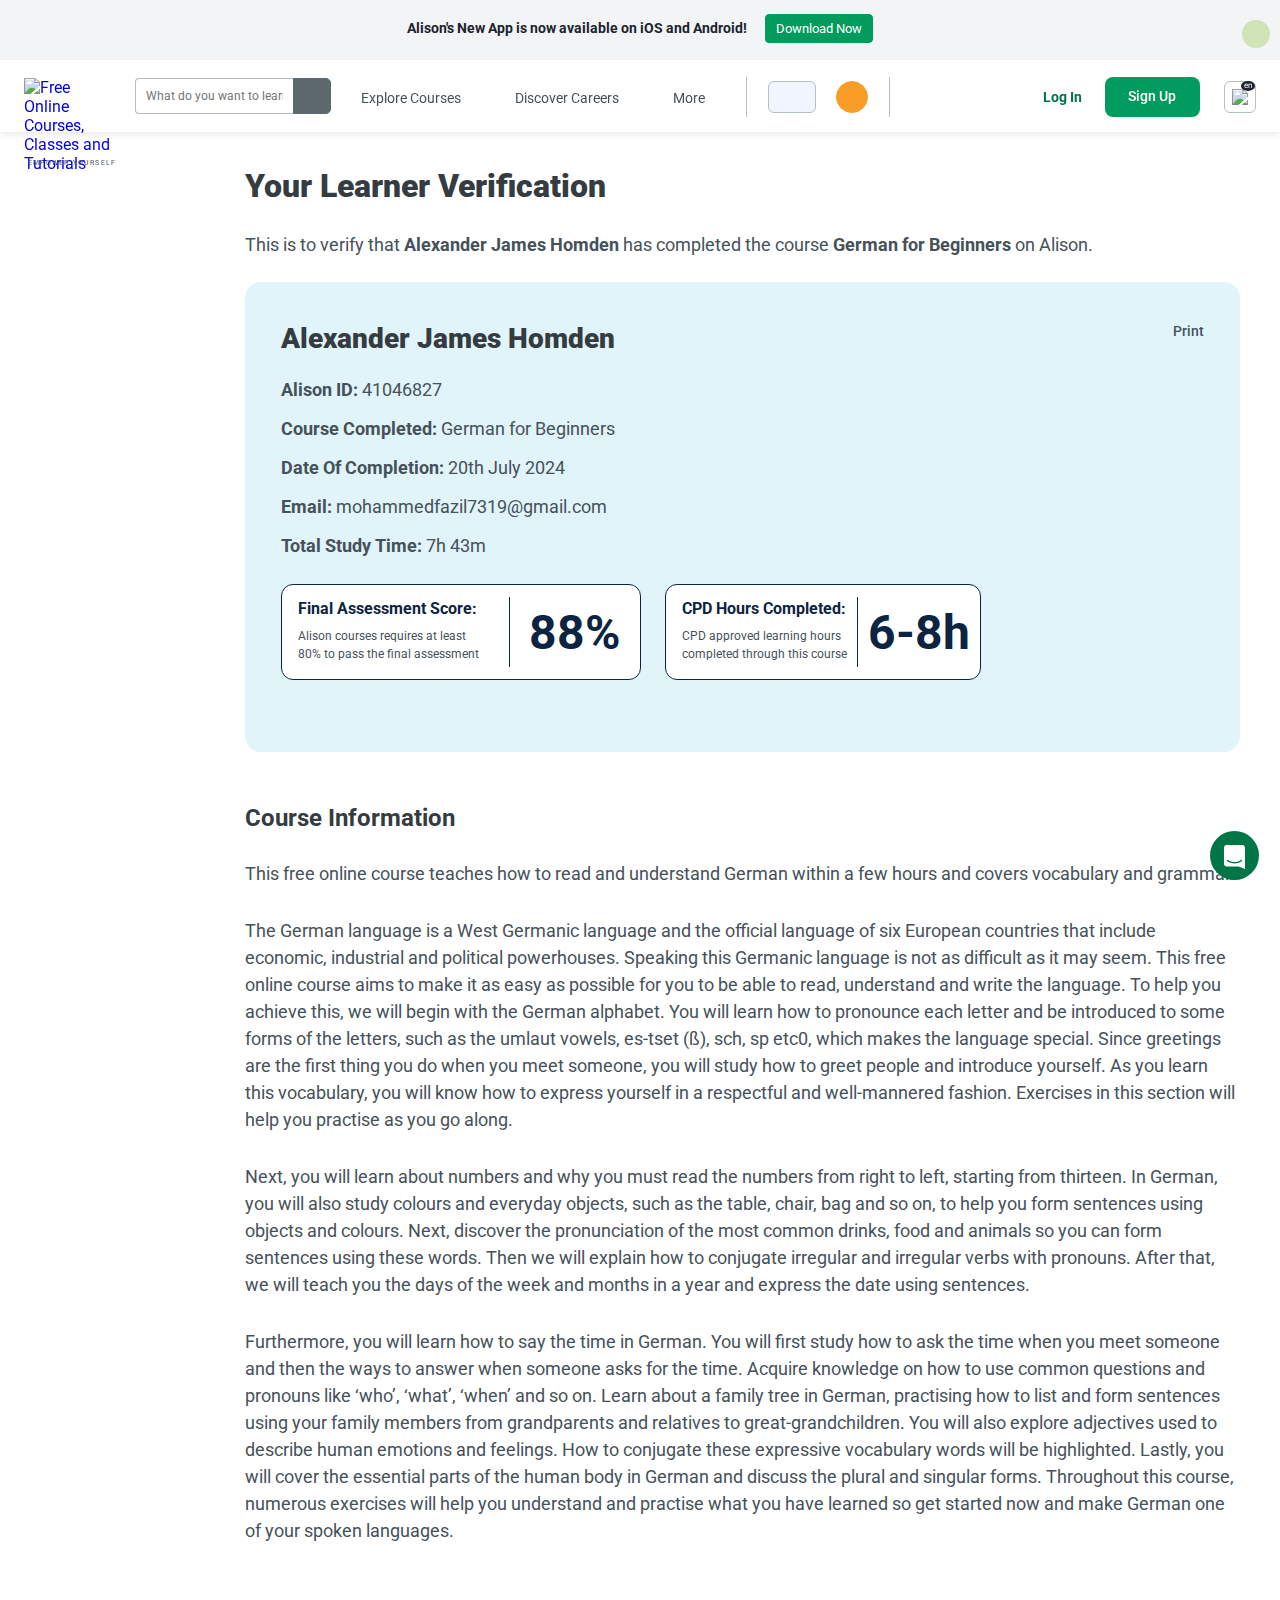
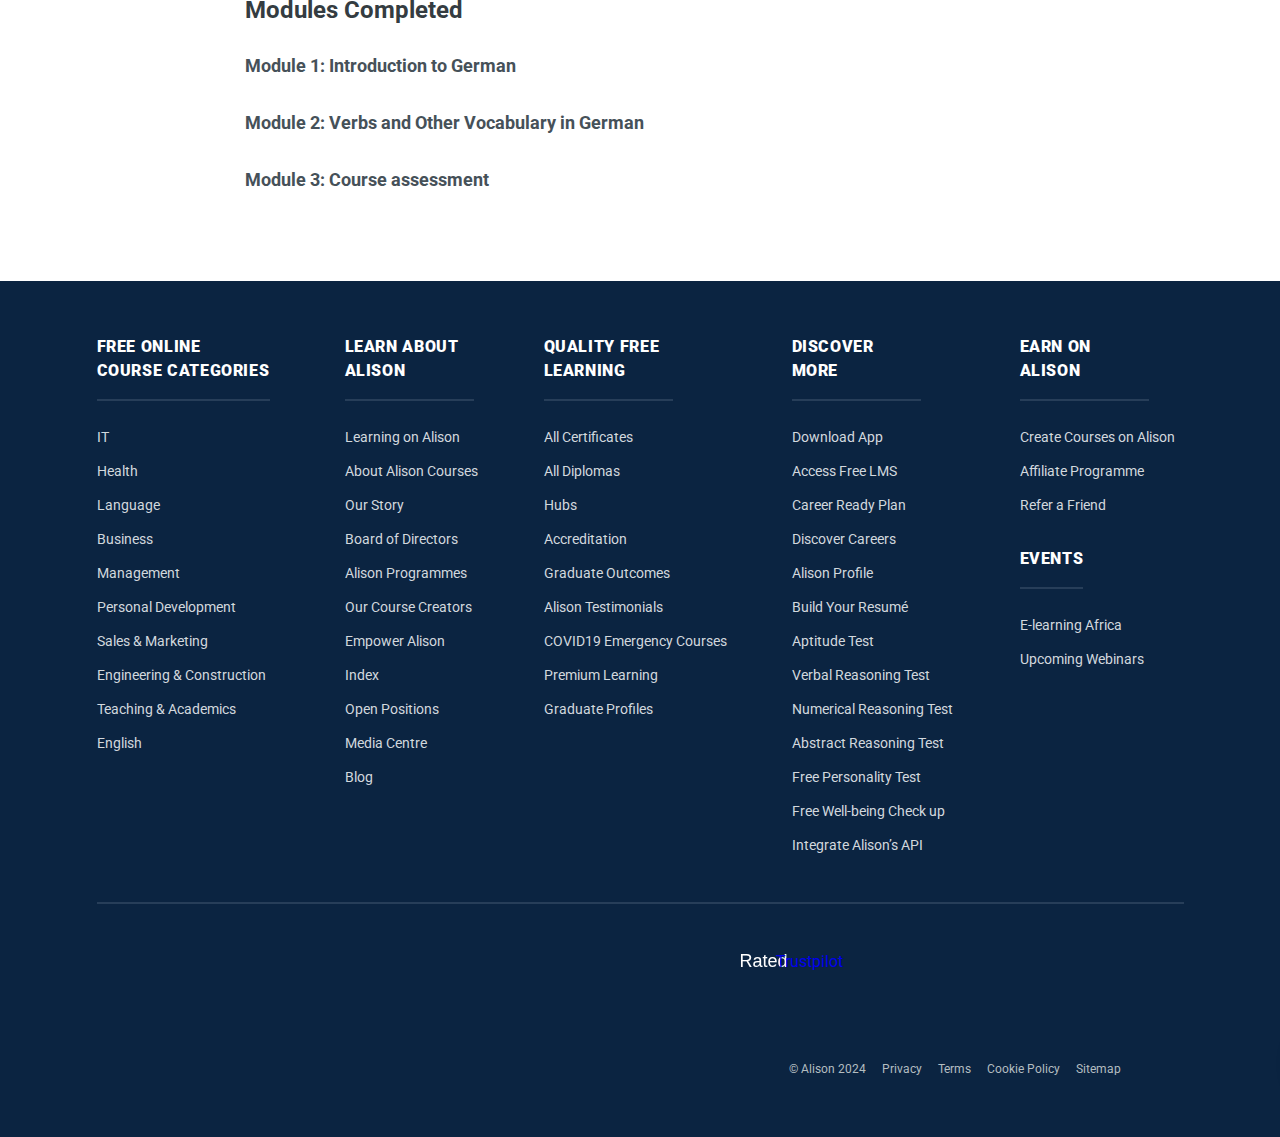
==== commit 86787159: "Update 14e29a592a.html" ====
--- a/alison.com/certification/check/14e29a592a.html
+++ b/alison.com/certification/check/14e29a592a.html
@@ -1,7 +1,7 @@
 <!doctype html><html lang="en">
 <!-- Mirrored from alison.com/certification/check/14e29a592a by HTTrack Website Copier/3.x [XR&CO'2014], Wed, 30 Oct 2024 13:21:03 GMT -->
 <!-- Added by HTTrack --><meta http-equiv="content-type" content="text/html;charset=UTF-8" /><!-- /Added by HTTrack -->
-<head><link rel="preconnect" href="https://cdn01.alison-static.net/" crossorigin><link rel="preconnect" href="https://api.alison.com/" crossorigin><link rel="preconnect" href="https://www.googletagmanager.com/"><link rel="preconnect" href="https://www.google-analytics.com/"><link rel="preconnect" href="https://pagead2.googlesyndication.com/"><link rel="dns-prefetch" href="https://cdn01.alison-static.net/"><link rel="dns-prefetch" href="https://api.alison.com/"><link rel="preload" as="script" href="../../html/vendor/js/jquery-3.6.4.min.js"><link rel="preload" as="script" href="../../../cdn01.alison-static.net/public/html/vendor/js/slick.js"><link rel="preload" as="script" href="../../html/vendor/js/handlebars.runtime-v4.4.3.js"><link rel="preload" as="script" href="../../html/vendor/js/jquery.mCustomScrollbar-alt.min.js"><link rel="preload" href="../../html/site/css/main3ead.css?id=1e5dae5fa066d85fd97c191f8c6cdd88" as="style"><link rel="preload" fetchpriority="high" as="image" href="../../../cdn01.alison-static.net/courses/4338/alison_courseware_intro_4338.jpg" type="image/jpg"><link rel="preload" href="https://fonts.googleapis.com/css2?family=Roboto:wght@400;500;700;900&amp;display=swap" as="font" crossorigin="anonymous"><link rel="preload" href="https://cdn01.alison-static.net/public/html/site/css/fonts/icomoon.woff2?tqrihg" as="font" crossorigin="anonymous"><link rel="dns-prefetch" href="https://accounts.google.com/"><link rel="dns-prefetch" href="https://adservice.google.com/"><link rel="dns-prefetch" href="https://adservice.google.ie/"><link rel="dns-prefetch" href="https://analytics.tiktok.com/"><link rel="dns-prefetch" href="https://ajax.cloudflare.com/"><link rel="dns-prefetch" href="https://alison.pxf.io/"><link rel="dns-prefetch" href="https://api-3t.paypal.com/"><link rel="dns-prefetch" href="https://api.paypal.com/"><link rel="dns-prefetch" href="https://api.stripe.com/"><link rel="dns-prefetch" href="https://api.trafficguard.ai/"><link rel="dns-prefetch" href="https://apis.google.com/"><link rel="dns-prefetch" href="https://assetscdn-wchat.freshchat.com/"><link rel="dns-prefetch" href="https://bam-cell.nr-data.net/"><link rel="dns-prefetch" href="https://bam.nr-data.net/"><link rel="dns-prefetch" href="https://bat.bing.com/"><link rel="dns-prefetch" href="../../../securepubads.g.doubleclick.net/tag/js/f.txt"><link rel="dns-prefetch" href="https://cdn.taboola.com/"><link rel="dns-prefetch" href="https://connect.facebook.net/"><link rel="dns-prefetch" href="https://ct.pinterest.com/"><link rel="dns-prefetch" href="https://facebook.com/"><link rel="dns-prefetch" href="https://fonts.gstatic.com/"><link rel="dns-prefetch" href="https://gdc.indeed.com/"><link rel="dns-prefetch" href="https://gdc.indeed.com/"><link rel="dns-prefetch" href="https://google.ca/"><link rel="dns-prefetch" href="https://google.com/"><link rel="dns-prefetch" href="https://googleadservices.com/"><link rel="dns-prefetch" href="https://googleads.g.doubleclick.net/"><link rel="dns-prefetch" href="https://googletagservices.com/"><link rel="dns-prefetch" href="https://gstatic.com/"><link rel="dns-prefetch" href="https://iid.googleapis.com/"><link rel="dns-prefetch" href="https://i.ytimg.com/"><link rel="dns-prefetch" href="https://js-agent.newrelic.com/"><link rel="dns-prefetch" href="https://logs-01.loggly.com/"><link rel="dns-prefetch" href="https://p.adsymptotic.com/"><link rel="dns-prefetch" href="https://partner.googleadservices.com/"><link rel="dns-prefetch" href="https://px.ads.linkedin.com/"><link rel="dns-prefetch" href="https://s.pinimg.com/"><link rel="dns-prefetch" href="https://ssl.google-analytics.com/"><link rel="dns-prefetch" href="https://ssl.gstatic.com/"><link rel="dns-prefetch" href="https://static.cloudflareinsights.com/"><link rel="dns-prefetch" href="https://tgtag.io/"><link rel="dns-prefetch" href="https://tpc.googlesyndication.com/"><link rel="dns-prefetch" href="https://www.facebook.com/"><link rel="dns-prefetch" href="https://www.google.com/"><link rel="dns-prefetch" href="https://www.googleapis.com/"><link rel="dns-prefetch" href="https://www.gstatic.com/"><link rel="dns-prefetch" href="https://www.facebook.com/"><link rel="dns-prefetch" href="https://www.redditstatic.com/"><link rel="dns-prefetch" href="https://pagead2.googlesyndication.com/"><script> const authCheck = parseInt(""); if (authCheck) { sessionStorage.setItem('auth', 'true'); } else { sessionStorage.removeItem('auth'); sessionStorage.removeItem('user'); } </script><script> let log = console.log; console.log = function(){} </script><script> window.alison_user = false; window.dataLayer = window.dataLayer || []; var localDataLayer = {}; if(typeof localStorage !== "undefined" && localStorage.getItem('original_acquisition')){ localDataLayer.original_acquisiton = localStorage.getItem('original_acquisition'); } localDataLayer.is_country_gdpr = false; if(localStorage.getItem('user_click_source')){ localDataLayer.user_click_source = localStorage.getItem('user_click_source'); if(localStorage.getItem('user_carousel_source')){ localDataLayer.user_click_source = localStorage.getItem('user_carousel_source'); } } dataLayer.push(localDataLayer); </script><script> (function(w,d,s,l,i){w[l]=w[l]||[];w[l].push({'gtm.start': new Date().getTime(),event:'gtm.js'});var f=d.getElementsByTagName(s)[0], j=d.createElement(s),dl=l!='dataLayer'?'&l='+l:'';j.async=true;j.src= '../../../www.googletagmanager.com/gtm5445.js?id='+i+dl;f.parentNode.insertBefore(j,f); })(window,document,'script','dataLayer','GTM-TWDV2Z');</script><script> function passiveScroll(){ jQuery.event.special.touchstart = { setup: function( _, ns, handle ) { this.addEventListener("touchstart", handle, { passive: !ns.includes("noPreventDefault") }); } }; jQuery.event.special.touchmove = { setup: function( _, ns, handle ) { this.addEventListener("touchmove", handle, { passive: !ns.includes("noPreventDefault") }); } }; jQuery.event.special.wheel = { setup: function( _, ns, handle ){ this.addEventListener("wheel", handle, { passive: true }); } }; jQuery.event.special.mousewheel = { setup: function( _, ns, handle ){ this.addEventListener("mousewheel", handle, { passive: true }); } }; ajaxSettings(); } var fcmActive = '1'; function extendFunctionality(){ document.addEventListener('lazybeforeunveil', function(e){ let bg = e.target.getAttribute('data-bg'); if(bg){ e.target.style.backgroundImage = 'url(' + bg + ')'; return; } if(e.target.nodeName === 'PICTURE'){ let lazy_img = e.target.querySelector('img'), lazy_src = e.target.querySelectorAll('source'); lazy_src.forEach((e) => { e.setAttribute('srcset', e.getAttribute('data-srcset')); }); lazy_img.setAttribute('src', lazy_img.getAttribute('data-src')); } }); } function ajaxSettings(){ $.ajaxSetup({ headers: { 'X-CSRF-Token': '3QvW7WCG7gw9SjI0IXI3MUW1C96jOoPRedVy753e', 'Authorization': 'Cookie NBEPp1ZE87gTQgPaioE3d9MPrQRdRuPh2pxW5o83', }, }); } </script><script src="../../html/vendor/js/jquery-3.6.4.min.js" onload="passiveScroll()"></script><script defer src="../../../www.gstatic.com/firebasejs/5.10.1/firebase-app.js"></script><script defer src="../../../www.gstatic.com/firebasejs/5.10.1/firebase-messaging.js" onload="fcm()"></script><style> .lazyload:not(.lazyload-bg), .lazyloading { opacity: 0; } .lazyloaded { opacity: 1 !important; transition: opacity 500ms; } </style><script defer src="../../../cdn01.alison-static.net/public/html/vendor/js/lazysizes.minf195.js?v=2.1" onload="extendFunctionality()"></script><link rel="manifest" href="https://alison.com/manifest.json"><meta charset="utf-8"><title> Free Online Courses from the World’s Top Publishers </title><meta name="keywords" content="alison, free online courses, free online training, learning, education"/><meta name="description" content="Join 40 million learners and explore 5000+ free online courses from top publishers. Alison is the leading provider of free online classes & online learning."/><meta property="og:title" content="Free Online Courses & Online Learning from Alison"/><meta property="og:type" content="website"/><meta name="twitter:image" content="https://cdn01.alison-static.net/public/html/site/img/sharing/alison-share__1716383819639.png"><meta property="og:image" content="https://cdn01.alison-static.net/public/html/site/img/sharing/alison-share__1716383819639.png"><meta property="og:url" content="https://alison.com/certification/check/14e29a592a"/><meta property="og:description" content="Join 40 million learners and explore 5000+ free online courses from top publishers. Alison is the leading provider of free online classes & online learning."/><meta name="twitter:card" content="summary"><meta name="twitter:site" content="@AlisonCourses"><meta name="twitter:creator" content="@AlisonCourses"><meta name="twitter:url" content="https://alison.com/certification/check/14e29a592a"><meta name="twitter:title" content="Free Online Courses & Online Learning from Alison"><meta name="twitter:description" content="Join 40 million learners and explore 5000+ free online courses from top publishers. Alison is the leading provider of free online classes & online learning."><meta name="csrf-token" content="3QvW7WCG7gw9SjI0IXI3MUW1C96jOoPRedVy753e"><meta name="viewport" content="width=device-width, initial-scale=1"><link rel="canonical" href="14e29a592a.html" /><link rel="alternate" href="14e29a592a.html" hreflang="x-default" /><link rel="alternate" href="14e29a592a.html" hreflang="en" /><link rel="alternate" href="https://alison.com/es/certificación/selección/14e29a592a" hreflang="es" /><link rel="alternate" href="https://alison.com/fr/certification/vérification/14e29a592a" hreflang="fr" /><link rel="alternate" href="https://alison.com/it/certificazione/controllo/14e29a592a" hreflang="it" /><link rel="alternate" href="https://alison.com/pt-BR/certificação/seleção/14e29a592a" hreflang="pt-br" /><meta name="robots" content="noindex" /><script async data-overlays="bottom" src="../../../pagead2.googlesyndication.com/pagead/js/f.txt"></script><link rel="icon" type="image/png" href="../../../cdn01.alison-static.net/public/html/vendor/img/favicon/favicon-16x16.png" sizes="16x16" /><link rel="apple-touch-icon" sizes="180x180" href="../../../cdn01.alison-static.net/public/html/vendor/img/favicon/apple-touch-icon.png"><link rel="icon" type="image/png" sizes="32x32" href="../../../cdn01.alison-static.net/public/html/vendor/img/favicon/favicon-32x32.png"><link rel="manifest" href="https://cdn01.alison-static.net/public/html/vendor/img/favicon/manifest.json"><link rel="mask-icon" href="https://cdn01.alison-static.net/public/html/vendor/img/favicon/safari-pinned-tab.svg" color="#5bbad5"><meta name="theme-color" content="#ffffff"><script type='text/javascript'> window.smartlook||(function(d) { var o=smartlook=function(){ o.api.push(arguments);},h=d.getElementsByTagName('head')[0]; var c=d.createElement('script');o.api=new Array();c.async=true;c.type='text/javascript'; c.charset='utf-8';c.src='../../../web-sdk.smartlook.com/recorder.js';h.appendChild(c); })(document); smartlook('init', '433ed928b8353c0fea826ee5a8dea3a7fb55720d', { region: 'eu' }); </script><script type="text/javascript" src="../../../widget.trustpilot.com/bootstrap/v5/tp.widget.bootstrap.min.js" async></script><script> var language = "en";</script><link rel="stylesheet" href="../../html/site/css/main3ead.css?id=1e5dae5fa066d85fd97c191f8c6cdd88"><link rel="preload" href="../../html/site/css/iconfont.css" as="style" onload="this.onload=null;this.rel='stylesheet'"><link rel="stylesheet" href="../../html/site/css/two-column-template.css"><link rel="stylesheet" href="../../html/site/css/cert-check.css"></head><body class="" data-api_endpoint="https://api.alison.com/v0.1" data-gclient_id="70245126531-aq99q60am7odbhgs779chq4abegbrlj9.apps.googleusercontent.com" data-in_sync="true" data-site_ads="true" ><noscript><iframe src="https://www.googletagmanager.com/ns.html?id=GTM-TWDV2Z" height="0" width="0" style="display:none;visibility:hidden" ></iframe></noscript><div class="loading" style="display: none"><img class="lazyload" data-src="https://cdn01.alison-static.net/public/html/site/img/loader.gif" width="208" height="208" alt="Loading"></div><div class="messages-q" style="position: fixed;right: 10px;bottom: 0;max-width: 420px;width: 100%;height: 100%;display: none;pointer-events: none; z-index: 99999"></div></div><section id="header-outer" class="header__outer "><header class=" announcement-active sale-active " ><div id="announcement" class="announcement active header__banner" style="background-color: #F3F4F6;opacity: 0;min-height: 60px;"><div class="wrapper" style="max-width: 900px;"><style>.announcement{ color: #1c232e;}.announcement a{ display: inline-block;}.announcement .wrapper p{ max-width: 85%; margin: 0 auto;}.announcement p [class*="icon"]{ font-size: 22px; position: relative; top: 4px; color: #83C11F; margin: 0 10px; font-weight: bold;}.announcement .close{ width: 28px; background: rgba(131, 193, 31, 0.3); border-radius: 100%; height: 28px; color: #83C11F; text-align: center; padding: 5px 0 0; margin: -11px 0 0;}@media all and (max-width:1018px){.announcement p [class*="icon"]:last-child{display:none;}.announcement .wrapper a.btn { display: table; margin: 19px auto 0; color: #1c232e !important;}}</style><p><span class="icon-mobile-applications"></span> Alison's New App is now available on iOS and Android! <a target="_blank" rel="nofollow" href="https://alisonmobile.page.link/homepage" class="btn btn-green" title=""> Download Now </a><span class="icon-mobile-applications"></span></p></div><a href="#" class="close" style="margin-top: -10px;position: absolute;right: 10px;top: 50%;"><span class="icon-cross"></span></a></div><script> sale_id = "0";</script><script> const days_label = [ 'Sunday', 'Monday', 'Tuesday', 'Wednesday', 'Thursday', 'Friday', 'Saturday']; let bought, ls_item = localStorage.getItem('popup_banner_' + sale_id + '_closed_at'), banner_type = document.getElementById('announcement') ? 'announcement' : 'sale', s_banner = document.getElementById(banner_type), body = document.querySelector('body'), popup_active = false, le_timer; function openBanner(){ if(document.getElementById(banner_type) !== null){ document.getElementById(banner_type).style.opacity = 1; } if(!popup_active) { document.querySelector('body').className += ' sale-active' + (banner_type === 'announcement' ? ' announcement-active' : ''); } } function activatePopup() { if(!localStorage.getItem('popup_' + sale_id + '_logged_out')){ showPopup(); } } function showPopup(){ $('.pop__overlay, .sale-pop').show(); if ($(window).width() < 769) { if($('.pop__overlay').length > 0){ popup_active = true; s_banner.parentNode.removeChild(s_banner); $('header').removeClass('sale-active', 'announcement-active'); $('body').removeClass('sale-active'); } } } function LETImer(){ let interval = 300000; if(!localStorage.endTime){ localStorage.endTime = +new Date + interval; } le_timer = setInterval(function() { let remaining = localStorage.endTime - new Date; if( remaining < 0 ) { showPopup(); } }, 100); } if(bought === null){ if (ls_item) { let targetStorage = $('.loggedin').length > 0 ? 'popup_banner_' + sale_id + '_closed_at' : 'popup_' + sale_id + '_logged_out', storageDate = parseInt(targetStorage), date = new Date(storageDate * 1000), today = new Date(); if((days_label[date.getDay()] === 'Thursday' && days_label[today.getDay()] === 'Friday') || (days_label[date.getDay()] !== 'Friday' && Math.floor(((Date.now() / 1000) - storageDate) / (3600*24)) >= 3)){ localStorage.removeItem('popup_banner_' + sale_id + '_closed_at'); localStorage.removeItem('popup_' + sale_id + '_logged_out'); activatePopup(); } else{ $('.pop__overlay, .sale-pop').remove(); } } else { activatePopup(); } } if(typeof localStorage !== 'undefined') { let header_simple = document.getElementById('header-simple'); if(header_simple && banner_type === 'sale'){ s_banner.className += ' sale-banner-shop'; } if (localStorage.getItem(banner_type+'_banner_' + sale_id + '_closed_at') && !header_simple) { let storageDate = parseInt(localStorage.getItem(banner_type+'_banner_' + sale_id + '_closed_at')); if (Math.floor(((Date.now() / 1000) - storageDate) / (3600*24)) >= 3) { openBanner(); } else{ s_banner.parentNode.removeChild(s_banner); document.querySelector('header').classList.remove('sale-active', 'announcement-active'); document.querySelector('body').classList.remove('sale-active'); } } else { openBanner(); } } </script><div class="header"><div class="header__search"><div class="for-mobile header__search-nav" style="display:none;"><span class="icon-nb-menu"></span><span class="icon-search"></span><div class="lms-b lms-b--nr"><div id="lms-b--non-registered" data-user-type="G" class="lms-b__button lms-b__button--nr">LMS</div><div class="lms-b__menu lms-b__menu--nr" style="display: none"><div class="lms-b__inner lms-b__inner--nr"><h6>Are you a business or organisation seeking to train and upskill your employees?</h6><div class="flms-banner-img"><img class="lazyload" data-src="/html/site/img/header/flms-popup-img.svg" alt="Free LMS Programme"></div><p>If yes, check out Alison’s Free LMS here!</p><div class="flms-but"><a href="#0" class="btn-flms btn-flms--blank no-flex-shrink">Not For Me</a><a href="https://alison.com/lms" class="btn-flms btn-flms--green no-flex-shrink">Yes</a></div></div></div></div></div><a href="https://alison.com/" id="alison_logo" class="logo"><img width="117" height="40" src="https://cdn01.alison-static.net/public/html/site/img/header/alison-free-courses.svg" alt="Free Online Courses, Classes and Tutorials"></a><div class="header__search-input"><div class="search-container "><form method="GET" action="https://alison.com/courses" accept-charset="UTF-8" id="header-search-form"><input maxlength="200" autocomplete="off" placeholder="What do you want to learn?" class="autocomplete_field" id="autocomplete" name="query" type="text"><button type="submit" id="search_icon" class="btn btn-warning btn-fla"><span class="icon-search" style="pointer-events: none;"></span></button></form></div></div></div><div class="header__nav nav"><div class="for-desktop"><div class="nav__item nav__item--b nav__item--dd nav__item--hover"><a href="#" data-type="categories" class="load-dropdown" title="Explore Courses"> Explore Courses <span class="icon-vertical-dropdown-icon"></span></a><div class="nav__dd nav__dd--cats nav__dd--cols" style="display: none"><a href="https://alison.com/diploma-courses" title="Earn a Diploma"> header.all_diploma_courses </a><a href="https://alison.com/certificate-courses" title="Certificates"><h5>header.all_certificate_courses</h5></a><a data-code="it" data-id="1" data-slug="it" data-name="IT" href="https://alison.com/courses/it" title="IT Courses"><h5>IT</h5><span class="course-amount">(1,168 Courses)</span></a><a data-code="health" data-id="31" data-slug="health" data-name="Health" href="https://alison.com/courses/health" title="Health Courses"><h5>Health</h5><span class="course-amount">(937 Courses)</span></a><a data-code="language" data-id="15" data-slug="language" data-name="Language" href="https://alison.com/courses/language" title="Language Courses"><h5>Language</h5><span class="course-amount">(310 Courses)</span></a><a data-code="business" data-id="51" data-slug="business" data-name="Business" href="https://alison.com/courses/business" title="Business Courses"><h5>Business</h5><span class="course-amount">(1,609 Courses)</span></a><a data-code="management" data-id="109" data-slug="management" data-name="Management" href="https://alison.com/courses/management" title="Management Courses"><h5>Management</h5><span class="course-amount">(959 Courses)</span></a><a data-code="personal-development" data-id="45" data-slug="personal-development" data-name="Personal Development" href="https://alison.com/courses/personal-development" title="Personal Development Courses"><h5>Personal Development</h5><span class="course-amount">(1,246 Courses)</span></a><a data-code="marketing" data-id="79" data-slug="marketing" data-name="Sales &amp; Marketing" href="https://alison.com/courses/marketing" title="Sales &amp; Marketing Courses"><h5>Sales &amp; Marketing</h5><span class="course-amount">(416 Courses)</span></a><a data-code="engineering" data-id="99" data-slug="engineering" data-name="Engineering &amp; Construction" href="https://alison.com/courses/engineering" title="Engineering &amp; Construction Courses"><h5>Engineering &amp; Construction</h5><span class="course-amount">(782 Courses)</span></a><a data-code="education" data-id="41" data-slug="education" data-name="Teaching &amp; Academics" href="https://alison.com/courses/education" title="Teaching &amp; Academics Courses"><h5>Teaching &amp; Academics</h5><span class="course-amount">(1,509 Courses)</span></a></div></div><div class="nav__item nav__item--b nav__item--dd nav__item--hover"><a href="#" data-type="careers" class="load-dropdown" title="Discover Careers"> Discover Careers <span class="icon-vertical-dropdown-icon"></span></a><div class="nav__dd nav__dd--career nav__dd--cols" style="display: none"><a data-slug="health" data-img="health.svg" href="https://alison.com/careers/health" title="Health Science Careers"> Health Science <br><span class="course-amount">(162 Careers)</span></a><a data-slug="finance" data-img="finance.svg" href="https://alison.com/careers/finance" title="Finance Careers"> Finance <br><span class="course-amount">(62 Careers)</span></a><a data-slug="it" data-img="it.svg" href="https://alison.com/careers/it" title="Information Technology Careers"> Information Technology <br><span class="course-amount">(57 Careers)</span></a><a data-slug="education" data-img="education.svg" href="https://alison.com/careers/education" title="Education and Training Careers"> Education and Training <br><span class="course-amount">(57 Careers)</span></a><a data-slug="management" data-img="management.svg" href="https://alison.com/careers/management" title="Business Management and Administration Careers"> Business Management and Administration <br><span class="course-amount">(57 Careers)</span></a><a data-slug="marketing" data-img="marketing.svg" href="https://alison.com/careers/marketing" title="Marketing, Sales, and Service Careers"> Marketing, Sales, and Service <br><span class="course-amount">(48 Careers)</span></a><a data-slug="agriculture-food-and-natural-resources" data-img="agriculture-food-and-natural-resources.svg" href="https://alison.com/careers/agriculture-food-and-natural-resources" title="Agriculture, Food, and Natural Resources Careers"> Agriculture, Food, and Natural Resources <br><span class="course-amount">(37 Careers)</span></a><a data-slug="hospitality" data-img="hospitality.svg" href="https://alison.com/careers/hospitality" title="Hospitality and Tourism Careers"> Hospitality and Tourism <br><span class="course-amount">(34 Careers)</span></a><a data-slug="stem" data-img="stem.svg" href="https://alison.com/careers/stem" title="Science, Technology, Engineering, and Mathematics Careers"> Science, Technology, Engineering, and Mathematics <br><span class="course-amount">(111 Careers)</span></a><a data-slug="architecture" data-img="architecture.svg" href="https://alison.com/careers/architecture" title="Architecture and Construction Careers"> Architecture and Construction <br><span class="course-amount">(35 Careers)</span></a><a data-slug="government" data-img="government.svg" href="https://alison.com/careers/government" title="Government and Public Administration Careers"> Government and Public Administration <br><span class="course-amount">(14 Careers)</span></a><a data-slug="security" data-img="security.svg" href="https://alison.com/careers/security" title="Law, Public Safety, Corrections, and Security Careers"> Law, Public Safety, Corrections, and Security <br><span class="course-amount">(80 Careers)</span></a><a data-slug="manufacturing" data-img="manufacturing.svg" href="https://alison.com/careers/manufacturing" title="Manufacturing Careers"> Manufacturing <br><span class="course-amount">(15 Careers)</span></a><a data-slug="distribution" data-img="distribution.svg" href="https://alison.com/careers/distribution" title="Transportation, Distribution, and Logistics Careers"> Transportation, Distribution, and Logistics <br><span class="course-amount">(37 Careers)</span></a><a data-slug="human-services" data-img="human-services.svg" href="https://alison.com/careers/human-services" title="Human Services Careers"> Human Services <br><span class="course-amount">(55 Careers)</span></a><a data-slug="arts" data-img="arts.svg" href="https://alison.com/careers/arts" title="Arts, Audio/Video Technology, and Communications Careers"> Arts, Audio/Video Technology, and Communications <br><span class="course-amount">(124 Careers)</span></a></div></div><div class="nav__item nav__item--dd nav__item--hover"><a href="#" class="load-dropdown" data-type="more" title="More">More <span class="icon-vertical-dropdown-icon"></span></a></div><div class="nav__section"><div id="lms-b--non-registered" class="lms-b lms-b--nr" data-user-type="G"><div id="lms-b--nr" class="lms-b__button lms-b__button--nr">LMS</div><div class="lms-b__menu lms-b__menu--nr" style="display: none"><div class="lms-b__inner lms-b__inner--nr"><h6>Are you a business or organisation seeking to train and upskill your employees?</h6><div class="flms-banner-img"><img class="lazyload" data-src="/html/site/img/header/flms-popup-img.svg" alt="Free LMS Programme"></div><p>If yes, check out Alison’s Free LMS here!</p><div class="flms-but"><a href="#0" class="btn-flms btn-flms--blank no-flex-shrink">Not For Me</a><a href="https://alison.com/lms" class="btn-flms btn-flms--green no-flex-shrink">Yes</a></div></div></div></div><span class="q-aff" ><span class="coin"><span class="front"></span><span class="back"></span></span><div class="aff"><div class="aff__message aff__message--not-affiliate" style="display:none;"><span class="icon-cross2 aff__close"></span><img class="lazyload" data-src="https://alison.com/html/site/img/affiliates/not-affiliate.svg" /><div class="aff__text"><p> Become an Alison Affiliate in one click, and start earning money by sharing any page on the Alison website. </p><a class="aff__btn" href="https://alison.com/affiliates/learn-to-earn">Become an Affiliate</a></div></div></div></span></div></div><div class="for-mobile" style="display: none"><span class="nav__item nav__item--dd nav__item--user-menu"></span></div></div><div class="head__u head__u--out login-links nav"><span class="q-aff" ><span class="coin"><span class="front"></span><span class="back"></span></span><div class="aff"><div class="aff__message aff__message--not-affiliate" style="display:none;"><span class="icon-cross2 aff__close"></span><img class="lazyload" data-src="https://alison.com/html/site/img/affiliates/not-affiliate.svg" /><div class="aff__text"><p> Become an Alison Affiliate in one click, and start earning money by sharing any page on the Alison website. </p><a class="aff__btn" href="https://alison.com/affiliates/learn-to-earn">Become an Affiliate</a></div></div></div></span><div class="login-links"><a class="link login-button login-mobile" href="https://alison.com/login"> Log In<span>&nbsp;</span></a><a href="https://alison.com/register" class="link head__u-register shine"> Sign Up </a></div><span class="nav__item nav__item--dd nav__item--slide nav__item--languages activate-dropdown "><span class="language-icon"><img src="https://alison.com/html/site/img/header/world.svg" class="lazyload" /><span class="language"> en </span></span><div class="nav__dd nav__dd--slide nav__dd--languages" style="display: none" ><ul><li class="border-bottom extra-padding subnav-back" style="display: none" ><span class="icon-arrow-thin-right"></span> Change Language </li><li class="selected" ><a rel="alternate" hreflang="en" href="14e29a592a.html"><span><img class="lazyload" data-src="https://cdn01.alison-static.net/public/html/site/img/header/en.svg" alt="English Language Select"/></span> English </a></li><li ><a rel="alternate" hreflang="es" href="https://alison.com/es/certificación/selección/14e29a592a"><span><img class="lazyload" data-src="https://cdn01.alison-static.net/public/html/site/img/header/es.svg" alt="Spanish Language Select"/></span> Spanish </a></li><li ><a rel="alternate" hreflang="fr" href="https://alison.com/fr/certification/vérification/14e29a592a"><span><img class="lazyload" data-src="https://cdn01.alison-static.net/public/html/site/img/header/fr.svg" alt="French Language Select"/></span> French </a></li><li ><a rel="alternate" hreflang="it" href="https://alison.com/it/certificazione/controllo/14e29a592a"><span><img class="lazyload" data-src="https://cdn01.alison-static.net/public/html/site/img/header/it.svg" alt="Italian Language Select"/></span> Italian </a></li><li ><a rel="alternate" hreflang="pt-BR" href="https://alison.com/pt-BR/certificação/seleção/14e29a592a"><span><img class="lazyload" data-src="https://cdn01.alison-static.net/public/html/site/img/header/pt-BR.svg" alt="Brazilian Portuguese Language Select"/></span> Brazilian Portuguese </a></li></ul></div></span></div></div></header><div class="body-padding "></div><div class="darken" style="display: none"></div></section><div class="aff-over" style="display:none;"></div><div id="cert-check" ><div class="full-width-wrapper center-content "><div class="col-md-12 content-section"><h1>Your Learner Verification</h1><p> This is to verify that <span class="blue-label">Kaja Mohammed Fazil</span> has completed the course <span>German for Beginners</span> on Alison. </p><div class="cert-check__row one"><div class="cert-check__print"><a target="_blank" href="https://alison.com/certification/print/41046827/14e29a592a" class="print"><i class="icon-print"></i><p>Print</p></a></div><h3>Kaja Mohammed Fazil</h3><p><span>Alison ID:</span> 41046827 </p><p><span>Course Completed:</span> German for Beginners</p><p><span>Date Of Completion:</span> 20th July 2024</p><p><span>Email:</span> <a href="https://alison.com/cdn-cgi/l/email-protection" class="__cf_email__" data-cfemail="14797b7c757979717072756e7d782327252d547379757d783a777b79">[email&#160;protected]</a></p><p><span>Total Study Time:</span> 7h 43m</p><div class="boxes-wrapper"><div class="box"><div class="left"><h6>Final Assessment Score:</h6><p>Alison courses requires at least <br>80% to pass the final assessment</p></div><div class="right">88%</div></div><div class="box"><div class="left"><h6>CPD Hours Completed:</h6><p>CPD approved learning hours <br>completed through this course</p></div><div class="right"> 6-8h </div></div></div></div><h2>Course Information</h2><div class="cert-check__row"><div class="course-description"><p>This free online course teaches how to read and understand German within a few hours and covers vocabulary and grammar.</p><p><p>The German language is a West Germanic language and the official language of six European countries that include economic, industrial and political powerhouses. Speaking this Germanic language is not as difficult as it may seem. This free online course aims to make it as easy as possible for you to be able to read, understand and write the language. To help you achieve this, we will begin with the German alphabet. You will learn how to pronounce each letter and be introduced to some forms of the letters, such as the umlaut vowels, es-tset (ß), sch, sp etc0, which makes the language special. Since greetings are the first thing you do when you meet someone, you will study how to greet people and introduce yourself. As you learn this vocabulary, you will know how to express yourself in a respectful and well-mannered fashion. Exercises in this section will help you practise as you go along.</p><p>Next, you will learn about numbers and why you must read the numbers from right to left, starting from thirteen. In German, you will also study colours and everyday objects, such as the table, chair, bag and so on, to help you form sentences using objects and colours. Next, discover the pronunciation of the most common drinks, food and animals so you can form sentences using these words. Then we will explain how to conjugate irregular and irregular verbs with pronouns. After that, we will teach you the days of the week and months in a year and express the date using sentences.</p><p>Furthermore, you will learn how to say the time in German. You will first study how to ask the time when you meet someone and then the ways to answer when someone asks for the time. Acquire knowledge on how to use common questions and pronouns like ‘who’, ‘what’, ‘when’ and so on. Learn about a family tree in German, practising how to list and form sentences using your family members from grandparents and relatives to great-grandchildren. You will also explore adjectives used to describe human emotions and feelings. How to conjugate these expressive vocabulary words will be highlighted. Lastly, you will cover the essential parts of the human body in German and discuss the plural and singular forms. Throughout this course, numerous exercises will help you understand and practise what you have learned so get started now and make German one of your spoken languages.</p></p></div></div><h2>Modules Completed</h2><div class="cert-check__row"><div class="cert-check__text-row"><div class="cert-check__text-content"><span class="cert-check__label">Module 1: </span> Introduction to German </div></div><div class="cert-check__text-row"><div class="cert-check__text-content"><span class="cert-check__label">Module 2: </span> Verbs and Other Vocabulary in German </div></div><div class="cert-check__text-row"><div class="cert-check__text-content"><span class="cert-check__label">Module 3: </span> Course assessment </div></div></div></div><div class="col-md-12 survey-wrapper"><div class="survey-inner"><span class="icon-cross2"></span><h4>Tell us why you need your learner verification?</h4><form class="reason-survey" method="POST"><ul><li><input type="radio" id="academic" name="reason" value="1"><label for="academic">It was requested by my academic institution</label><br></li><li><input type="radio" id="employer" name="reason" value="2"><label for="employer">It was requested by my employer/organisation</label><br></li><li><input type="radio" id="manager" name="reason" value="3"><label for="manager">It was requested by my hiring manager/recruiter </label></li><li><input type="radio" id="other" name="reason" value="4"><label for="other">Other (Please Specify)</label></li><li><textarea name="" placeholder="Type your reason here" disabled></textarea></li><li><button type="submit">Print Your Learner Verification</button></li></ul></form></div></div></div><div class="mobile-cta"></div><div class="img-up"><div class="img-up__inner"><h4>Edit Photo</h4><span class="icon-cross2"></span><div class="img-up__body"><div id="avatar-crop-x"></div><input type="file" id="upload" value="Choose a file" accept="image/*"></div><div class="img-up__button"><button id="save-img">Save</button></div></div></div></div><div class="modal-outer" style="display: none" ><div class="login-modal"><div class=" inner-modal"><div class="login"><div class="login__inner"><div class="login__left"><img class="lazyload" data-src="https://alison.com/html/site/img/login-bg.svg" /><span class="login__head">Empower Yourself For Free</span><p> Join our community of 40 million+ learners, upskill with CPD UK accredited courses, explore career development tools and psychometrics - all for free. </p><div class="login__help"> Having trouble <span class="l_action">Logging In</span>? <a href="#"> Get in touch</a></div></div><div class="login__right"><span class="icon-cross2"></span><div class="login__tabs"><div data-id="register" class=""> Sign Up </div><div data-id="login" class="active"> Log In </div></div><div id="login" class="login__login tab active"><div class="soc-log"><a href="https://alison.com/auth/facebook?redirect_url=https://alison.com/certification/check/14e29a592a&amp;previous_url=https://alison.com&amp;route_name=site.courses.cert-check" rel="nofollow" title="Register/Log In with Facebook"><img alt="Facebook" class="lazyload" data-src="https://alison.com/html/site/img/login/facebook.svg?v=1"/></a><a href="https://alison.com/auth/live?redirect_url=https://alison.com/certification/check/14e29a592a&amp;previous_url=https://alison.com&amp;route_name=site.courses.cert-check" rel="nofollow" title="Register/Log In with Microsoft"><img alt="Microsoft" class="lazyload" data-src="https://alison.com/html/site/img/login/microsoft.svg?v=1"/></a><div id="g_id_onload" data-client_id="70245126531-aq99q60am7odbhgs779chq4abegbrlj9.apps.googleusercontent.com" data-context="signup" data-ux_mode="popup" data-callback="redirectUser" data-auto_prompt="false"></div><a class="g_id_signin google-login" data-type="icon" data-shape="square" data-theme="outline" data-text="signin_with" data-size="large" href="https://alison.com/auth/google?redirect_url=https://alison.com/certification/check/14e29a592a&amp;previous_url=https://alison.com&amp;route_name=site.courses.cert-check" rel="nofollow"></a><a href="https://alison.com/auth/linkedin?redirect_url=https://alison.com/certification/check/14e29a592a&amp;previous_url=https://alison.com&amp;route_name=site.courses.cert-check" rel="nofollow" title="Register/Log In with LinkedIn"><img alt="LinkedIn" class="lazyload" data-src="https://alison.com/html/site/img/login/linkedin.svg?v=1" /></a></div><div class="or-line"><span>or</span></div><div class="form-group"><form method="POST" action="https://alison.com/learner-entry" accept-charset="UTF-8" data-login-form name="login-form"><input name="_token" type="hidden" value="3QvW7WCG7gw9SjI0IXI3MUW1C96jOoPRedVy753e"><div class="input-field "><input class="form-control " placeholder="Email" required name="email" type="email"></div><div class="input-field toggle-parent "><input class="form-control password " placeholder="Password" required autocomplete="off" name="password" type="password" value=""><div class="icon-hide-password password-toggle"></div></div><div class="login__extras"><div><input id="remember" checked="checked" name="remember" type="checkbox" value="1"><label for="remember" class="form-checkbox">Keep me logged in</label></div><a class="login__forgot" href="#"> Forgot Password? </a></div><input name="current" type="hidden" value="14e29a592a.html"><input name="route_name" type="hidden" value="site.courses.cert-check"><div class="login__bottom"><div class="login-form__submit"><input class="submit-login" type="submit" value="Log In"></div><div class="login__toggle"> Don’t have an account? <span data-id="register">Sign Up</span></div><div class="login__as-creator"> Are you a course creator? <a target="_blank" href="https://publishing-v2.alison.com/auth/sign-in">Click Here <span class="icon-view-all-careers-link"></span></a></div></div></form></div></div><div id="register" class="login__register tab "><div class="soc-log"><a href="https://alison.com/auth/facebook?redirect_url=https://alison.com/certification/check/14e29a592a&amp;previous_url=https://alison.com&amp;route_name=site.courses.cert-check" rel="nofollow" title="Register/Log In with Facebook"><img alt="Facebook" class="lazyload" data-src="https://alison.com/html/site/img/login/facebook.svg?v=1"/></a><a href="https://alison.com/auth/live?redirect_url=https://alison.com/certification/check/14e29a592a&amp;previous_url=https://alison.com&amp;route_name=site.courses.cert-check" rel="nofollow" title="Register/Log In with Microsoft"><img alt="Microsoft" class="lazyload" data-src="https://alison.com/html/site/img/login/microsoft.svg?v=1"/></a><div id="g_id_onload" data-client_id="70245126531-aq99q60am7odbhgs779chq4abegbrlj9.apps.googleusercontent.com" data-context="signup" data-ux_mode="popup" data-callback="redirectUser" data-auto_prompt="false"></div><a class="g_id_signin google-login" data-type="icon" data-shape="square" data-theme="outline" data-text="signin_with" data-size="large" href="https://alison.com/auth/google?redirect_url=https://alison.com/certification/check/14e29a592a&amp;previous_url=https://alison.com&amp;route_name=site.courses.cert-check" rel="nofollow"></a><a href="https://alison.com/auth/linkedin?redirect_url=https://alison.com/certification/check/14e29a592a&amp;previous_url=https://alison.com&amp;route_name=site.courses.cert-check" rel="nofollow" title="Register/Log In with LinkedIn"><img alt="LinkedIn" class="lazyload" data-src="https://alison.com/html/site/img/login/linkedin.svg?v=1" /></a></div><div class="or-line"><span>or</span></div><div class="form-group email-signup"><form method="POST" action="https://alison.com/register" accept-charset="UTF-8" data-signup-form id="signup-form" name="register-form"><input name="_token" type="hidden" value="3QvW7WCG7gw9SjI0IXI3MUW1C96jOoPRedVy753e"><div class="login__row"><div class="input-field name name-float first-name "><input class="form-control " id="firstName" placeholder="First Name" autocomplete="off" minlength="2" required name="firstname" type="text"></div><div class="input-field name-float last-name "><input class="form-control " id="lastName" placeholder="Surname" autocomplete="off" minlength="2" required name="lastname" type="text"></div></div><div class="clearfix"></div><div class="input-field-email "><input class="form-control " id="emailNew" placeholder="E-mail" autocomplete="off" required name="signup_email" type="email"></div><div class="input-field toggle-parent "><input class="form-control password " id="signup_password" placeholder="Password" autocomplete="off" minlength="6" required name="signup_password" type="password" value=""><div class="icon-hide-password password-toggle"></div></div><input name="signup_tc_social" type="hidden" value="1"><input name="current" type="hidden" value="14e29a592a.html"><input name="route_name" type="hidden" value="site.courses.cert-check"><div class="login__bottom"><div class="login-form__submit"><input class="submit-login signup-button" type="submit" value="Sign Up"></div><div class="login__toggle"> Already have an account? <span data-id="login">Log In</span></div><div class="login__terms"> By signing up, I accept Alison's <a title="Alison's Terms & Conditions" href="https://alison.com/about/terms-of-use">Terms & Conditions</a></div></div></div></form></div><div id="forgotpassword" class="tab nprf__tab "><div class="close-modal"><span class="icon-cross2"></span></div><img src="https://alison.com/html/site/img/forgotpassword.svg" alt="Forgot Password?"><span class="login-title">Forgot Password?</span><span class="sub-text">No worries, we will send reset instructions to your email address.</span><div class="form-group"><form method="POST" action="https://alison.com/password/email" accept-charset="UTF-8" data-forgot-form name="forgot-password-form"><input name="_token" type="hidden" value="3QvW7WCG7gw9SjI0IXI3MUW1C96jOoPRedVy753e"><div class="input-field "><input class="form-control" placeholder="Enter your email" required name="email" type="email"><span class="nprf__error-msg" style=" display: none;"></span></div><input class="submit-login" type="submit" value="Reset Password"></form><div class="login__as-creator"><a class="nprf__mobile-cancel" href="https://alison.com/">Cancel</a></div></div></div><li id="resetpassword" class="tab"> Reset password form here</li></div></div></div></div></div></div><footer class="main tpv2 "><div class="main-bg"><div class="ft-wrap"><div class="col col-1 col-a"><div class="col-inner"><div class="ft-column"><div class="ft-column-inner"><div class="footer_h3">FREE ONLINE COURSE CATEGORIES</div><ul><li><a href="https://alison.com/courses/it" title=" IT Courses"> IT </a></li><li><a href="https://alison.com/courses/health" title=" Health Courses"> Health </a></li><li><a href="https://alison.com/courses/language" title=" Language Courses"> Language </a></li><li><a href="https://alison.com/courses/business" title=" Business Courses"> Business </a></li><li><a href="https://alison.com/courses/management" title=" Management Courses"> Management </a></li><li><a href="https://alison.com/courses/personal-development" title=" Personal Development Courses"> Personal Development </a></li><li><a href="https://alison.com/courses/marketing" title=" Sales &amp; Marketing Courses"> Sales &amp; Marketing </a></li><li><a href="https://alison.com/courses/engineering" title=" Engineering &amp; Construction Courses"> Engineering &amp; Construction </a></li><li><a href="https://alison.com/courses/education" title=" Teaching &amp; Academics Courses"> Teaching &amp; Academics </a></li><li><a href="https://alison.com/tag/english-language">English</a></li></ul></div></div></div></div><div class="col col-1 col-b"><div class="col-inner"><div class="ft-column"><div class="ft-column-inner"><div class="footer_h3">LEARN ABOUT ALISON</div><ul><li><a href="https://alison.com/about/learning-on-alison">Learning on Alison</a></li><li><a href="https://alison.com/about/about-alison-courses">About Alison Courses</a></li><li><a href="https://alison.com/about/our-story">Our Story</a></li><li><a href="https://alison.com/about/board-of-directors">Board of Directors</a></li><li><a href="https://alison.com/programmes">Alison Programmes</a></li><li><a href="https://alison.com/course-creators">Our Course Creators</a></li><li><a href="https://alison.com/empower-us">Empower Alison</a></li><li><a href="https://alison.com/index">Index</a></li><li><a href="https://alison.com/about/careers">Open Positions</a></li><li><a href="https://alison.com/media-centre">Media Centre</a></li><li><a href="https://alison.com/blog">Blog</a></li></ul></div></div></div></div><div class="col col-1 col-c"><div class="col-inner"><div class="ft-column"><div class="ft-column-inner"><div class="footer_h3">QUALITY FREE LEARNING</div><ul><li><a href="https://alison.com/certificate-courses">All Certificates</a></li><li><a href="https://alison.com/diploma-courses">All Diplomas</a></li><li><a href="https://alison.com/hubs">Hubs</a></li><li><a href="https://alison.com/about/accreditation">Accreditation</a></li><li><a href="https://alison.com/graduate-outcomes">Graduate Outcomes</a></li><li><a href="https://alison.com/testimonials">Alison Testimonials</a></li><li><a title="Coronavirus Emergency - Free Course" href="https://alison.com/coronavirus">COVID19 Emergency Courses</a></li><li><a href="https://alison.com/about/gopremium">Premium Learning</a></li><li><a href="https://alison.com/alison-graduate-profiles">Graduate Profiles</a></li></ul></div></div></div></div><div class="col col-1 col-d"><div class="col-inner"><div class="ft-column"><div class="ft-column-inner"><div class="footer_h3">DISCOVER MORE</div><ul><li><a href="https://alison.com/mobile/online-learning-app">Download App</a></li><li><a href="https://alison.com/lms">Access Free LMS</a></li><li><a href="https://alison.com/career-ready-plan">Career Ready Plan</a></li><li><a href="https://alison.com/careers">Discover Careers</a></li><li><a href="https://alison.com/profile">Alison Profile</a></li><li><a href="https://alison.com/resume-builder">Build Your Resumé</a></li><li><a href="https://alison.com/psychometric-test/aptitude">Aptitude Test</a></li><li><a href="https://alison.com/psychometric-test/aptitude/verbal">Verbal Reasoning Test</a></li><li><a href="https://alison.com/psychometric-test/aptitude/numerical">Numerical Reasoning Test</a></li><li><a href="https://alison.com/psychometric-test/aptitude/abstract">Abstract Reasoning Test</a></li><li><a href="https://alison.com/psychometric-test/personality">Free Personality Test</a></li><li><a href="https://alison.com/psychometric-test/wellbeing">Free Well-being Check up</a></li><li><a href="https://alison.com/lms/lms-remote-access-api">Integrate Alison’s API</a></li></ul></div></div></div></div><div class="col col-1 col-e"><div class="col-inner"><div class="ft-column"><div class="ft-column-inner"><div class="footer_h3">EARN ON ALISON</div><ul><li><a href="https://alison.com/publish">Create Courses on Alison</a></li><li><a href="https://alison.com/affiliates/learn-to-earn">Affiliate Programme</a></li><li><a href="https://alison.com/referrals-programme/about">Refer a Friend</a></li></ul></div><div class="ft-column-inner second-row"><div class="footer_h3">EVENTS</div><ul><li><a href="https://alison.com/e-learning-africa">E-learning Africa</a></li><li><a href="https://alison.com/webinars">Upcoming Webinars</a></li></ul></div></div></div></div><a href="#" class="scroll-to-top"><i class="icon-thick-chevron-up"></i></a></div><hr class="ft-hr" /><div class="ft-b-wrap" style="max-width: 100%;"><div class="ft-b-wrap-col-1"><div class="a-row-1"><div class="logo-wrapper"><img width="141" height="48" class="alison-logo lazyload" data-src="../../../cdn01.alison-static.net/public/html/site/img/footer--alison-logo.png"></div><ul><li class="lazyload" data-bg="https://cdn01.alison-static.net/public/html/site/img/social/faqs.svg"><a href="https://alison.com/faqs">FAQs</a></li><li class="lazyload" data-bg="https://cdn01.alison-static.net/public/html/site/img/social/faqs.svg"><a href="https://alison.com/contact-us">Customer Support</a></li></ul></div><div class="a-row-2"><ul class="footer-flex-list"><li><a href="https://www.facebook.com/AlisonCourses" target="_blank" rel="nofollow"><img class="lazyload" data-src="https://cdn01.alison-static.net/public/html/site/img/social/facebook.svg"></a></li><li><a href="https://twitter.com/Alison_Learning" target="_blank" rel="nofollow"><img class="lazyload" data-src="https://cdn01.alison-static.net/public/html/site/img/social/x.svg"></a></li><li><a href="https://www.linkedin.com/company/alison-learning" target="_blank" rel="nofollow"><img class="lazyload" data-src="https://cdn01.alison-static.net/public/html/site/img/social/linkedin.svg"></a></li><li><a href="https://www.instagram.com/alisonlearning" target="_blank" rel="nofollow"><img class="lazyload" data-src="https://cdn01.alison-static.net/public/html/site/img/social/instagram.svg"></a></li><li><a href="https://www.tiktok.com/@alisonlearning" target="_blank" rel="nofollow"><img class="lazyload" data-src="https://cdn01.alison-static.net/public/html/site/img/social/tiktok.svg"></a></li><li><a href="https://www.youtube.com/channel/UC-xeBVl9gN_sQTVhDVSgL6g" target="_blank" rel="nofollow"><img class="lazyload" data-src="https://cdn01.alison-static.net/public/html/site/img/social/youtube.svg"></a></li><li><a href="https://alison.quora.com/" target="_blank" rel="nofollow"><img class="lazyload" data-src="https://cdn01.alison-static.net/public/html/site/img/social/quora.svg"></a></li><li><a href="https://t.me/alisonlearning" target="_blank" rel="nofollow"><img class="lazyload" data-src="https://cdn01.alison-static.net/public/html/site/img/social/telegram.svg"></a></li></ul></div></div><div class="ft-b-wrap-col-2"><hr class="ft-hr ft-hr--bottom" /><div class="a-row-3 trustpilot"><div class="trustpilot-wrap"><div class="trustpilot-widget" data-locale="en-GB" data-template-id="5419b732fbfb950b10de65e5" data-businessunit-id="58760f610000ff00059a96c8" data-style-height="24px" data-style-width="100%" data-theme="dark"><a href="https://uk.trustpilot.com/review/alison.com" target="_blank" rel="noopener">Trustpilot</a></div></div></div><div class="a-row-4 apps"><a href="https://apps.apple.com/app/apple-store/id1558468968?pt=118422314&amp;ct=portal_app_page&amp;mt=8" target="_blank"><img class="lazyload" width="156" height="48" data-src="https://cdn01.alison-static.net/public/html/site/img/footer-desktop-appstore.svg" alt="Download on the App Store" title="Download the Alison app on iPhone" ></a><a href="https://play.google.com/store/apps/details?id=com.alison.mobile.flutter" target="_blank"><img class="lazyload" width="156" height="48" data-src="https://cdn01.alison-static.net/public/html/site/img/footer-desktop-playstore.svg" alt="Download on Google Play" title="Download the Alison app on Android"></a></div><div class="clearfix"></div><div class="a-row-5 policies"><ul class="policies-list"><li class="icon-rights"><span>&copy; Alison 2024</span></li><li class="icon-rights"><a href="https://alison.com/about/terms-of-use?privacy-policy" title="Alison Privacy Policy">Privacy</a></li><li class="icon-rights"><a href="https://alison.com/about/terms-of-use" title="Alison Terms and conditions">Terms</a></li><li class="icon-rights"><a class="cancel-scroll" href="https://alison.com/about/terms-of-use?privacy-policy#alison_cookie_policy" title="Alison Cookie Policy">Cookie Policy</a></li><li class="icon-rights"><a href="https://alison.com/sitemap" title="Alison Sitemap">Sitemap</a></li></ul></div></div></div></div></footer><div class="email-share-static" style="display: none"><div class="email-share-static-inner"><div class="close-modal"><span class="icon-cross2"></span></div><h3>Enter your friend's email address</h3><form method="GET" action="https://alison.com/" accept-charset="UTF-8"><div class="form-group"><div class="input-field"><input maxlength="200" placeholder="E-mail" name="email" type="text"></div><button type="submit" class="btn btn-blue">Share It</button></form></div><div class="clearfix"></div><span class="error"></span></div></div><script data-cfasync="false" src="../../cdn-cgi/scripts/5c5dd728/cloudflare-static/email-decode.min.js"></script><script> $(document).ready(function() { if(location.hash === '#resetpassword'){ setTimeout(() => { $('.login-button').trigger('click'); }, 0); } }); </script><script> var sessionId = "NBEPp1ZE87gTQgPaioE3d9MPrQRdRuPh2pxW5o83", csrf = "3QvW7WCG7gw9SjI0IXI3MUW1C96jOoPRedVy753e", transCourseUrl = "https://alison.com/course/replace_me", transCatUrl = "https://alison.com/courses/replace_me", transPubUrl = "https://alison.com/course-creators/replace_me", transTagUrl = "https://alison.com/tag/replace_me", transCareer = "https://alison.com/careers/replace_me", transLPUrl = "", transResumeUrl = "https://alison.com/resume/courses", transModulePage = "https://alison.com/courses/9999/content", cdn_url = "https://cdn01.alison-static.net/"; if(localStorage.getItem('alison_portal_token') !== null){ localStorage.removeItem('alison_portal_token'); delete_cookie('alison_portal_token'); delete_cookie('user_id'); } function acceptedPush(){ dataLayer.push({ "accepted_push_notifications": 1, "userid" : "none", "event": "pushAccepted" }); } </script><script type="text/javascript" src="../../html/vendor/js/jquery.mCustomScrollbar-alt.min.js"></script><script async type="text/javascript" src="../../../cdn01.alison-static.net/public/html/vendor/js/jquery.mousewheel.min.js"></script><script type="text/javascript" src="../../html/vendor/js/handlebars.runtime-v4.4.3.js"></script><script type="text/javascript"> const js_translations = JSON.parse("{\"course_card\":{\"certificate\":\"Certificate\",\"diploma\":\"Diploma\",\"duration\":\"hrs\",\"learners\":\"learners\",\"more_info\":\"More Info\",\"continue\":\"Continue\",\"start\":\"Start Learning\",\"by\":\"By\",\"you_will_learn\":\"You Will Learn How To\",\"read_more\":\"Read More\"},\"pagination\":{\"pagination_prev\":\"Prev\",\"pagination_next\":\"Next\"}}"); </script><script type="text/javascript" src="../../html/site/js/compiled3065.js?id=3ba90508b47881646c40c3f9c14e287c"></script><link rel="stylesheet" href="../../../cdnjs.cloudflare.com/ajax/libs/croppie/2.6.5/croppie.css"><script type="text/javascript" src="../../../cdnjs.cloudflare.com/ajax/libs/croppie/2.6.5/croppie.js"></script><script> $uploadCropX = $('#avatar-crop-x').croppie({ enableExif: true, viewport: { width: 163, height: 163, type: 'circle' }, boundary: { width: 200, height: 200 } }); $('#user_avatar_outer').click(function(){ $('.img-up').show(); $('.img-up input').trigger('click'); }); $('#avatar-crop-x .cr-boundary').click(function(){ if(typeof $('#avatar-crop-x .cr-image').attr('src') === 'undefined'){ $('.img-up input').trigger('click'); } }); $('.cert-check__print').click(function(e){ e.preventDefault(); $('.survey-wrapper').fadeIn(); }); $('.icon-cross2').click(function(e){ $('.survey-wrapper').fadeOut(); }); $('input[type=radio][name=reason]').change(function() { if (this.checked) { $('input[type=radio][name=reason]').parent('li').removeClass('active'); $(this).parent('li').addClass('active'); } $('form ul li:last-child').addClass('option-selected'); }); $('form.reason-survey').submit(function(e) { e.preventDefault(); $('.survey-wrapper').fadeOut(); var text = $('textarea').val(), text_to_append = text !== '' ? '+' + text : ''; var formData = { type: 'learner-verification', answers: { answer: { question: 'Tell us why you need your learner verification', answer: $('form ul li.active input').val() + text_to_append } } }; $.ajax({ type: 'POST', url: '/api/v1/alison-surveys/learner-verification', data: formData, success: function() { $('.survey-wrapper').fadeOut(); window.open("https://alison.com/certification/print/41046827/14e29a592a"); message('Success','Your selection has been submitted'); }, error: function() { } }); }); $('#other').change(function() { let otherText = $('textarea'); otherText.parent().show(); otherText.prop('disabled', false); otherText.focus(); }); $('li:not(:nth-child(4))').change(function() { let otherText = $('textarea'); otherText.parent().hide(); otherText.prop('disabled', true); }); $('.img-up input').on('change', function () { var reader = new FileReader(); reader.onload = function (e) { $uploadCropX.croppie('bind', { url: e.target.result }).then(function() { console.log('jQuery bind complete'); }); }; if (this.files) { reader.readAsDataURL(this.files[0]); } }); $('.img-up .icon-cross2').on('click', function () { $('.img-up').fadeOut(); }); $('#save-img').click(function() { $uploadCropX.croppie('result', { type: 'canvas', size: 'viewport', }).then(function (base64file) { $.ajax({ url: "/user/avatar/crop", type: "POST", headers: { "content-type": "application/json; charset=UTF-8", 'X-CSRF-Token': $('meta[name="csrf-token"]').attr('content'), 'X-HEADER-HOST': b64_hmac_sha1('eec72464333d1da18082b2d29b79eb4aef3ceb6fd60734f1c1d4ebe30b022bd1', '' + '/user/avatar/crop') }, data: JSON.stringify({ file: base64file, square_crop: { "width": 163, "height": 163, "x": 0, "y": 0 }, }), success: function (data) { $('#user_avatar, .head__u-avatar img').attr('src', data.url); $('.img-up').fadeOut(); message('Success', 'You\'ve successfully updated your avatar'); }, error: function(error){ console.error("Error:", { "description": "An error while uploading an avatar", "location": "$uploadCropX.then() in sidebar.blade.php", "stackTrace": error, }); message('Error', 'Avatar could not be uploaded at this time'); } }); }); }); $(document).on('click', '.icon-left-arrow', function(){ if($('.sidebar').hasClass('hide-sidebar')){ $('.sidebar').removeClass('hide-sidebar').css({'transform': 'translate(0, 0)'}); $('.icon-left-arrow').removeClass('rotate'); if($(window).width > 960){ $('.content-section').css({'padding-left': '225px'}); } } else{ $('.sidebar').addClass('hide-sidebar'); $('.icon-left-arrow').addClass('rotate'); $('.content-section').css({'padding-left': '30px'}); $('.hide-sidebar').css({'transform': 'translate(-95%, 0)'}); } });</script><script>$(document).ready(function() {$(window).on('load', function() {$('.messages-q').show();});});$(document).on('click', '.message-outer .icon-cross2', e => {e.preventDefault();e.stopPropagation();$(e.target).parents('.message-outer').remove();});</script><script> window.searchPage = "https://alison.com/courses"; window.tagPage = "https://alison.com/tag/replaceme".replace(new RegExp('/replaceme', 'g'), ''); window.careerPage = "https://alison.com/careers/replaceme/replaceme".replace(new RegExp('replaceme/index.html', 'g'), '').replace(new RegExp('/replaceme', 'g'), ''); window.apiEndpoint = "https://api.alison.com/v0.1"; window.locale = "en"; </script><script defer type='text/javascript' src="../../html/site/js/includes/autocomplete.min.js"></script><script> $(document).on('click', '.site-logout, .site-logout span, .site-logout span img', function() { if(typeof localStorage !== "undefined") { localStorage.removeItem('flms-token'); const invitationToken = localStorage.getItem('flmsEmployeeInvToken'); if(invitationToken){ localStorage.removeItem('flmsEmployeeActivationFirstVisit' + invitationToken); } } }); let careers = {}, categories = {}, scroll_settings = { theme: '3d', scrollbarPosition: 'inside', autoHideScrollbar: false, documentTouchScroll: true }; const header_outer = $('.header__outer'), vh = window.innerHeight - header_outer.height(); $(document).ready(function(){ $('.nav__dd--career a').each(function(){ careers[$(this).attr('data-slug')] = { href: $(this).attr('href'), img: $(this).attr('data-img'), title: $(this).attr('title'), desc: $(this).html() } }); $('.nav__dd--cats a').each(function(){ let code = $(this).attr('data-code'); if(typeof code !== 'undefined'){ categories[code] = { href: $(this).attr('href'), code: code, name: $(this).attr('data-name'), title: $(this).attr('title'), desc: $(this).html(), id: $(this).attr('data-id') } } }); }); let close_timer, open_timer; $(document).on('mouseenter', '.header__nav .for-desktop .nav__dd, .load-dropdown.hovered', function(e){ clearTimeout(close_timer); }); $(document).on('mouseleave', '.header__nav .for-desktop .nav__dd, .load-dropdown.hovered', function(e){ close_timer = setTimeout(function(){ closeMenus(); $('html, body').removeClass('no-scroll'); }, 1000); }); $(document).on('mouseleave', '.load-dropdown', function(e){ clearTimeout(open_timer); }); $(document).on('mouseenter', '.load-dropdown:not(.hovered)', function(e){ e.preventDefault(); let menu = $(this); open_timer = setTimeout(function (){ openMenus(menu); }, 400); }); function openMenus(menu){ clearTimeout(close_timer); if($('.hovered').length > 0){ closeMenus(false, true); } menu.addClass('hovered'); $('.darken').stop().fadeIn(); if(menu.hasClass('loaded')){ menu.next().fadeIn(); menu.next().addClass('nav__dd--visible'); refreshScroll(); if(vh > 670){ $(".nav__parent-categories").mCustomScrollbar(scroll_settings); } } else{ if($('loaded').length === 0){ loadScript('../../html/site/js/handlebars-templates/rendered-templates/header-partials.js', function () { openMenu(menu.attr('data-type'), menu); }); } } $('html, body').addClass('no-scroll'); } function refreshScroll(){ $(".nav__c-sub, .for-mobile .nav__dd--scroll, .nav__dd--career .nav__parent-categories").mCustomScrollbar(scroll_settings); } function openMenu(type, menu_item){ let template = ''; let aptitude_url = (typeof localStorage !== "undefined" && localStorage.getItem('apt_lp_seen')) ? "https://alison.com/psychometric-test/aptitude" : "https://alison.com/psychometric-test/aptitude"; if(type === 'more'){ const menu = { careers: { title: "Discover Careers", sub: "Find Your Future", img: 'alison-for-business.svg', url: 'https://alison.com/careers', class: 'nav__dd-button-careers', hide: true, }, app: { title: "Download the Alison App", sub: "Learn anywhere, anytime for free", img: 'mobile-app.svg', url: 'https://alison.com/mobile/online-learning-app', }, resume_builder: { new: localStorage.getItem('resume_seen') === null, title: "Resumé Builder", sub: "Create your professional resumé", img: 'resume-builder.svg', url: ' https://alison.com/resume-builder ', }, crp: { title: "Career Ready Plan", sub: "Plan to achieve your career goals", img: 'career-ready-plan.svg', url: ' https://alison.com/career-ready-plan ', class: 'spacer crp' }, aptitude_test: { title: "Aptitude Test", sub: "Assess your skills and abilities", img: 'aptitude-test.svg', url: aptitude_url, }, wpa: { title: "Workplace Personality Assessment", sub: "Discover your strengths & weaknesses", img: 'wpa-mobile.svg', url: 'https://alison.com/psychometric-test/personality', }, mental_health: { title: "Mental Health Assessment", sub: "Assess your mental wellbeing", img: 'mental-health-assessment.svg', url: 'https://alison.com/psychometric-test/wellbeing', class: 'spacer' }, business: { title: "Learning Management System", sub: "Up-skill and empower your team", img: 'lms.svg', url: 'https://alison.com/lms', }, webinars: { title: "Webinars", sub: "Register for upcoming webinars", img: 'webinars.svg', url: 'https://alison.com/webinars', class: 'spacer' }, premium: { title: "Get Alison Premium", sub: "Remove ads", img: 'premium.svg', url: 'https://alison.com/about/gopremium', }, graduates: { title: "Alison Graduate Profiles", sub: "Read graduate success stories", img: 'alison-graduate-profiles.svg', url: 'https://alison.com/alison-graduate-profiles', class: 'alison-graduate-profiles', }, blog: { title: "Blogs", sub: "News, insights, tips and stories from Alison", img: 'alison-blog.svg', url: 'https://alison.com/blog', }, }; const activeKeysNo = Object.entries(menu).filter(([key, item]) => !item.hide).length; template = Handlebars.partials['desktop-more']({ more: menu, }); setTimeout(function() { $('.nav__dd--more').css({'height': `${71 * activeKeysNo}px`}); }, 0); } else if(type === 'careers'){ template = Handlebars.partials['desktop-careers']({ transUrl: transCareer.split("/replace_me")['0'], occupations_route: 'https://alison.com/careers', careers_title: "EXPLORE CAREER CATEGORIES", all_careers: "View All Categories", careers_link_title: "Careers", careers: careers }); } else if(type === 'categories'){ template = Handlebars.partials['desktop-categories']({ lang: $('html').attr('lang'), transUrl: transCatUrl.split("?replace_me")['0'], course_types: "Goals", course_categories: "Course Categories", courses: "Courses", free_courses: "View All Free Courses", free_courses_link: "https://alison.com/all-free-online-courses-certificates-diplomas", diploma: "https://alison.com/diploma-courses", diploma_title: "Earn a Diploma", certificate: "https://alison.com/certificate-courses", certificate_title: "Earn a Certificate", english: "https://alison.com/vertical/english", english_title: "Learn English", categories: categories }); } menu_item.addClass('loaded'); if(menu_item.next().length > 0){ menu_item.next().replaceWith(template) } else{ menu_item.after(template); } (function (menu){ setTimeout(function(){ menu.next().fadeIn(); fitMenus(); }, 200); })($(menu_item)); menu_item.next().addClass('nav__dd--visible'); refreshScroll(); if(vh > 670){ $(".nav__parent-categories:not(.nav__no-scroll)").mCustomScrollbar(scroll_settings); } } $(document).on('mouseenter', '.nav__cats--arrows .nav__parent-categories a[data-child]', function(e){ let child = $(this).attr('data-child'), child_el = $("."+child); if($('.open').length > 0){ if(!$(this).hasClass('open')){ $('.open').removeClass('open').removeClass('fast'); } $(this).addClass('open'); $('.nav__c').addClass('open fast').find("."+child).addClass('open fast'); } else{ $(this).addClass('open'); $('.nav__c').addClass('open').find("."+child).addClass('open'); } $('.nav__dd--cats').addClass('open'); if(!child_el.hasClass('populated')){ child_el.addClass('populated'); $.ajax({ url: '/api/v1/categories/' + child_el.attr('data-id') + '/subcategories', type: 'GET', success: function (response) { let template = Handlebars.partials['desktop-sub-categories']({ locale: $('html').attr('lang'), sub_cats: response.data }); $("."+child).find('.nav__c-sub .mCSB_container').html(template); child_el.find('.nav__c-sub').addClass('loaded'); }, error: function (err) { console.log(err); } }); } }); $(document).on('click', '.activate-dropdown:not(.activated)', function(e){ e.preventDefault(); clearTimeout(close_timer); closeMobileMenu(); $('.nav__dd--visible').hide(); $('.activated').removeClass('activated'); closeAffMessage(); $('.darken').fadeIn(); $(this).addClass('activated'); var parent = $(this).parent().find('.nav__dd').first(); parent.addClass('nav__dd--visible'); if($(window).width() > 800){ parent.fadeIn(); } if($(this).parent().hasClass('buy-cert')){ $(this).parent().addClass('hide-buy-cert'); } $('html, body').addClass('no-scroll'); fitMenus(); }); $(document).on('click', '.btn-flms.btn-flms--blank:not(.redirect)', e => { e.preventDefault(); closeMenus(); closeMobileMenu(); $('.darken').fadeOut(); }); $(document).ready(function(){ $(document).on('click', '.lms-b__button', function(e){ if(!$(this).hasClass('lms-b__button--active')){ closeMobileMenu(); closeMenus(); $('.header__search-input').slideUp(); $(this).addClass('lms-b__button--active').next().fadeIn().addClass('nav__dd--visible'); $('.darken').fadeIn(); $('html, body').addClass('no-scroll'); } else{ fadeOutLMS() } }); function fadeOutLMS(){ $('.lms-b__button--active').removeClass('lms-b__button--active').next().fadeOut().removeClass('nav__dd--visible'); $('.darken').fadeOut(); $('html, body').removeClass('no-scroll'); } $(document).on('click', '.nav__item-link--has-child .nav__item-inner', function(e){ let parent = $(this).parent(); if(!parent.hasClass('loaded')){ $.ajax({ url: '/api/v1/categories/' + parent.attr('data-id') + '/subcategories', type: 'GET', success: function (response) { let template = Handlebars.partials['desktop-sub-categories']({ locale: $('html').attr('lang'), sub_cats: response.data }); parent.addClass('loaded').find('.nav__c-sub .mCSB_container').html(template); }, error: function (err) { console.log(err); } }); } $('.mobile-scroll').mCustomScrollbar("scrollTo", 0, {timeout: 0, scrollInertia: 0,}); parent.toggleClass('open').find('.nav__c').toggleClass('open'); }); $(document).on('click', '.child-nav-back', function(){ $(this).parents('.open').removeClass('open'); }); $('.for-mobile .icon-nb-menu').on('click', function(e){ let menu = $('.header__nav > .for-mobile .nav__dd--user-menu'); closeMenus(); if(menu.hasClass('active')){ $('.darken').fadeOut(); closeMobileMenu(); } else{ if($('.for-mobile .nav__item--user-menu').children().length === 0){ loadScript('../../html/site/js/handlebars-templates/rendered-templates/header-partials.js', function () { openMobileMenu(menu); }); } else{ openMobileMenu(menu); } } $('.header__search-input').slideUp(); $('.hide-buy-cert').removeClass('hide-buy-cert'); }); function openMobileMenu(menu){ let aptitude_url = (typeof localStorage !== "undefined" && localStorage.getItem('apt_lp_seen')) ? "https://alison.com/psychometric-test/aptitude" : "https://alison.com/psychometric-test/aptitude"; if(!menu.hasClass('loaded')){ const mobileMore = { certificate: { href: 'https://alison.com/certificate-courses', title: "Earn a Certificate", img: 'certificate-mobile.svg', top: true }, diploma: { href: 'https://alison.com/diploma-courses', title: "Earn a Diploma", img: 'diploma-mobile.svg', top: true }, app: { href: 'https://alison.com/mobile/online-learning-app', title: "Download the Alison App", subline: "Learn anywhere, anytime for free", img: 'mobile-app.svg' }, resume: { href: " https://alison.com/resume-builder ", title: "Resumé Builder", subline: "Create your professional resumé", img: 'your-resume-dark.svg', }, crp: { href: " https://alison.com/career-ready-plan ", title: "Career Ready Plan", subline: "Plan to achieve your career goals", img: 'career-ready-plan.svg', border: true, }, aptitude_test: { href: aptitude_url, title: "Aptitude Test", subline: "Assess your skills and abilities", img: 'aptitude-test.svg' }, personality: { href: 'https://alison.com/psychometric-test/personality', title: "Workplace Personality Assessment", subline: "Discover your strengths & weaknesses", img: 'wpa-mobile.svg' }, mental_health: { href: 'https://alison.com/psychometric-test/wellbeing', title: "Mental Health Assessment", subline: "Assess your mental wellbeing", img: 'mental-health-mobile.svg', border: true }, lms: { href: 'https://alison.com/lms', title: "Learning Management System", subline: "Upskill & empower your team for free", img: 'alison-business.svg' }, webinars: { href: 'https://alison.com/webinars', title: "Register for upcoming webinars", subline: "Register for upcoming webinars", img: 'webinars-mobile.svg', border: true }, premium: { href: 'https://alison.com/about/gopremium', title: "Alison Premium", subline: "Go ads-free and learn without distractions", img: 'premium-mobile.svg' }, graduates: { href: 'https://alison.com/alison-graduate-profiles', title: "Alison Graduate Profiles", subline: "Read graduate success stories", img: 'alison-graduate-profiles.svg', class: 'alison-graduate-profiles', }, blog: { href: 'https://alison.com/blog', title: "Alison Blog", subline: "News, insights, tips and stories from Alison", img: 'blog-mobile.svg' }, }; $('.for-mobile .nav__item--user-menu').html(Handlebars.partials['mobile-menu']({ course_in_progress: { href: 'https://alison.com/resume/courses', title: "Continue Learning", show: "" }, more: mobileMore, career: { title: "Discover Careers", img: 'careers.svg', all: 'View All Categories', all_href: 'https://alison.com/careers', data: careers, border: true }, categories: { title: "Explore Courses", data: categories, all_href: 'https://alison.com/all-free-online-courses-certificates-diplomas', } })); menu.addClass('loaded'); } $('.darken').fadeIn(); $('.icon-nb-menu').addClass('close'); $('html, body').addClass('no-scroll'); $('.for-mobile .nav__dd--user-menu').addClass('active'); $(".mobile-scroll, .nav__c-sub, .for-mobile .nav__dd--scroll").mCustomScrollbar(scroll_settings); let minus = $('.header__outer').height(), calc_height = 'calc(100vh - '+ (minus + $('.nav__c-top').height())+'px)', full_height = 'calc(100vh - '+minus+'px)'; $('.for-mobile .nav__dd--cats.nav__dd--slide, .for-mobile .nav__item--dd, .for-mobile .nav__dd--cats').css('max-height', full_height); $('.for-mobile .nav__c--career .nav__c-sub, .nav__item-link--has-child .nav__c-sub').css('max-height', calc_height); if(window.innerWidth < 768){ $('.header__nav .for-mobile > .nav__item > .nav__dd').height(window.innerHeight - ( $('.header__outer').height() + 20 )); } } $('.for-mobile .icon-search').on('click', function(e){ $('.header__search-input').slideToggle(); $('.header__nav > .for-mobile .nav__dd--user-menu').removeClass('active'); fadeOutLMS(); }); $(document).on('click', '.activate-subnav', function(e){ if($(e.target).parents('.nav__item--slide').length === 0){ if(!$(this).hasClass('activate-subnav--lang')){ setTimeout(function(){ $('.subnav-active').mCustomScrollbar('disable', false); }, 1000); } $(this).parents('.nav__dd--user-menu').toggleClass('subnav-active'); $(this).parents('.nav__dd-level-2').toggleClass('subnav-active'); if(!$(this).hasClass('activate-subnav--lang')){ if($(window).height() < 720 && $(window).width() > 991){ $("#mcs_container").mCustomScrollbar("scrollTo", 0, { timeout:0, scrollInertia:0, }); } else{ $('.for-mobile > .nav__item > .nav__dd').mCustomScrollbar("scrollTo", 0, { timeout: 0, scrollInertia: 0, }); } } } }); $(document).on('click', '.subnav-back', function(){ $('.subnav-active').removeClass('subnav-active').mCustomScrollbar('update'); }); if (typeof mCustomScrollbar !== 'function') { !function(e){"function"==typeof define&&define.amd?define(["jquery"],e):"undefined"!=typeof module&&module.exports?module.exports=e:e(jQuery,window,document)}(function(e){var t,o,a,n;t=function(){var t,o="mCustomScrollbar",a=".mCustomScrollbar",n={setTop:0,setLeft:0,axis:"y",scrollbarPosition:"inside",scrollInertia:950,autoDraggerLength:!0,alwaysShowScrollbar:0,snapOffset:0,mouseWheel:{enable:!0,scrollAmount:"auto",axis:"y",deltaFactor:"auto",disableOver:["select","option","keygen","datalist","textarea"]},scrollButtons:{scrollType:"stepless",scrollAmount:"auto"},keyboard:{enable:!0,scrollType:"stepless",scrollAmount:"auto"},contentTouchScroll:25,documentTouchScroll:!0,advanced:{autoScrollOnFocus:"input,textarea,select,button,datalist,keygen,a[tabindex],area,object,[contenteditable='true']",updateOnContentResize:!0,updateOnImageLoad:"auto",autoUpdateTimeout:60},theme:"light",callbacks:{onTotalScrollOffset:0,onTotalScrollBackOffset:0,alwaysTriggerOffsets:!0}},i=0,r={},l=window.attachEvent&&!window.addEventListener?1:0,s=!1,c=["mCSB_dragger_onDrag","mCSB_scrollTools_onDrag","mCS_img_loaded","mCS_disabled","mCS_destroyed","mCS_no_scrollbar","mCS-autoHide","mCS-dir-rtl","mCS_no_scrollbar_y","mCS_no_scrollbar_x","mCS_y_hidden","mCS_x_hidden","mCSB_draggerContainer","mCSB_buttonUp","mCSB_buttonDown","mCSB_buttonLeft","mCSB_buttonRight"],d={init:function(t){var t=e.extend(!0,{},n,t),o=u.call(this);if(t.live){var l=t.liveSelector||this.selector||a,s=e(l);if("off"===t.live){m(l);return}r[l]=setTimeout(function(){s.mCustomScrollbar(t),"once"===t.live&&s.length&&m(l)},500)}else m(l);return t.setWidth=t.set_width?t.set_width:t.setWidth,t.setHeight=t.set_height?t.set_height:t.setHeight,t.axis=t.horizontalScroll?"x":h(t.axis),t.scrollInertia=t.scrollInertia>0&&t.scrollInertia<17?17:t.scrollInertia,"object"!=typeof t.mouseWheel&&!0==t.mouseWheel&&(t.mouseWheel={enable:!0,scrollAmount:"auto",axis:"y",preventDefault:!1,deltaFactor:"auto",normalizeDelta:!1,invert:!1}),t.mouseWheel.scrollAmount=t.mouseWheelPixels?t.mouseWheelPixels:t.mouseWheel.scrollAmount,t.mouseWheel.normalizeDelta=t.advanced.normalizeMouseWheelDelta?t.advanced.normalizeMouseWheelDelta:t.mouseWheel.normalizeDelta,t.scrollButtons.scrollType=$(t.scrollButtons.scrollType),f(t),e(o).each(function(){var o=e(this);if(!o.data("mCS")){o.data("mCS",{idx:++i,opt:t,scrollRatio:{y:null,x:null},overflowed:null,contentReset:{y:null,x:null},bindEvents:!1,tweenRunning:!1,sequential:{},langDir:o.css("direction"),cbOffsets:null,trigger:null,poll:{size:{o:0,n:0},img:{o:0,n:0},change:{o:0,n:0}}});var a=o.data("mCS"),n=a.opt,r=o.data("mcs-axis"),l=o.data("mcs-scrollbar-position"),s=o.data("mcs-theme");r&&(n.axis=r),l&&(n.scrollbarPosition=l),s&&(n.theme=s,f(n)),p.call(this),a&&n.callbacks.onCreate&&"function"==typeof n.callbacks.onCreate&&n.callbacks.onCreate.call(this),e("#mCSB_"+a.idx+"_container img:not(."+c[2]+")").addClass(c[2]),d.update.call(null,o)}})},update:function(t,o){return e(t||u.call(this)).each(function(){var t=e(this);if(t.data("mCS")){var a=t.data("mCS"),n=a.opt,i=e("#mCSB_"+a.idx+"_container"),r=e("#mCSB_"+a.idx),l=[e("#mCSB_"+a.idx+"_dragger_vertical"),e("#mCSB_"+a.idx+"_dragger_horizontal")];if(!i.length)return;a.tweenRunning&&j(t),o&&a&&n.callbacks.onBeforeUpdate&&"function"==typeof n.callbacks.onBeforeUpdate&&n.callbacks.onBeforeUpdate.call(this),t.hasClass(c[3])&&t.removeClass(c[3]),t.hasClass(c[4])&&t.removeClass(c[4]),r.css("max-height","none"),r.height()!==t.height()&&r.css("max-height",t.height()),v.call(this),"y"===n.axis||n.advanced.autoExpandHorizontalScroll||i.css("width",g(i)),a.overflowed=w.call(this),T.call(this),n.autoDraggerLength&&x.call(this),S.call(this),y.call(this);var s=[Math.abs(i[0].offsetTop),Math.abs(i[0].offsetLeft)];"x"!==n.axis&&(a.overflowed[0]?l[0].height()>l[0].parent().height()?b.call(this):(N(t,s[0].toString(),{dir:"y",dur:0,overwrite:"none"}),a.contentReset.y=null):(b.call(this),"y"===n.axis?B.call(this):"yx"===n.axis&&a.overflowed[1]&&N(t,s[1].toString(),{dir:"x",dur:0,overwrite:"none"}))),"y"!==n.axis&&(a.overflowed[1]?l[1].width()>l[1].parent().width()?b.call(this):(N(t,s[1].toString(),{dir:"x",dur:0,overwrite:"none"}),a.contentReset.x=null):(b.call(this),"x"===n.axis?B.call(this):"yx"===n.axis&&a.overflowed[0]&&N(t,s[0].toString(),{dir:"y",dur:0,overwrite:"none"}))),o&&a&&(2===o&&n.callbacks.onImageLoad&&"function"==typeof n.callbacks.onImageLoad?n.callbacks.onImageLoad.call(this):3===o&&n.callbacks.onSelectorChange&&"function"==typeof n.callbacks.onSelectorChange?n.callbacks.onSelectorChange.call(this):n.callbacks.onUpdate&&"function"==typeof n.callbacks.onUpdate&&n.callbacks.onUpdate.call(this)),X.call(this)}})},scrollTo:function(t,o){if(void 0!==t&&null!=t)return e(u.call(this)).each(function(){var a=e(this);if(a.data("mCS")){var n=a.data("mCS"),i=n.opt,r={trigger:"external",scrollInertia:i.scrollInertia,scrollEasing:"mcsEaseInOut",moveDragger:!1,timeout:60,callbacks:!0,onStart:!0,onUpdate:!0,onComplete:!0},l=e.extend(!0,{},r,o),s=q.call(this,t),c=l.scrollInertia>0&&l.scrollInertia<17?17:l.scrollInertia;s[0]=Y.call(this,s[0],"y"),s[1]=Y.call(this,s[1],"x"),l.moveDragger&&(s[0]*=n.scrollRatio.y,s[1]*=n.scrollRatio.x),l.dur=eo()?0:c,setTimeout(function(){null!==s[0]&&void 0!==s[0]&&"x"!==i.axis&&n.overflowed[0]&&(l.dir="y",l.overwrite="all",N(a,s[0].toString(),l)),null!==s[1]&&void 0!==s[1]&&"y"!==i.axis&&n.overflowed[1]&&(l.dir="x",l.overwrite="none",N(a,s[1].toString(),l))},l.timeout)}})},stop:function(){return e(u.call(this)).each(function(){var t=e(this);t.data("mCS")&&j(t)})},disable:function(t){return e(u.call(this)).each(function(){var o=e(this);o.data("mCS")&&(o.data("mCS"),X.call(this,"remove"),B.call(this),t&&b.call(this),T.call(this,!0),o.addClass(c[3]))})},destroy:function(){var t=u.call(this);return e(t).each(function(){var a=e(this);if(a.data("mCS")){var n=a.data("mCS"),i=n.opt,r=e("#mCSB_"+n.idx),l=e("#mCSB_"+n.idx+"_container"),s=e(".mCSB_"+n.idx+"_scrollbar");i.live&&m(i.liveSelector||e(t).selector),X.call(this,"remove"),B.call(this),b.call(this),a.removeData("mCS"),K(this,"mcs"),s.remove(),l.find("img."+c[2]).removeClass(c[2]),r.replaceWith(l.contents()),a.removeClass(o+" _mCS_"+n.idx+" "+c[6]+" "+c[7]+" "+c[5]+" "+c[3]).addClass(c[4])}})}},u=function(){return"object"!=typeof e(this)||e(this).length<1?a:this},f=function(t){t.autoDraggerLength=!(e.inArray(t.theme,["rounded","rounded-dark","rounded-dots","rounded-dots-dark"])>-1)&&t.autoDraggerLength,t.autoExpandScrollbar=!(e.inArray(t.theme,["rounded-dots","rounded-dots-dark","3d","3d-dark","3d-thick","3d-thick-dark","inset","inset-dark","inset-2","inset-2-dark","inset-3","inset-3-dark"])>-1)&&t.autoExpandScrollbar,t.scrollButtons.enable=!(e.inArray(t.theme,["minimal","minimal-dark"])>-1)&&t.scrollButtons.enable,t.autoHideScrollbar=e.inArray(t.theme,["minimal","minimal-dark"])>-1||t.autoHideScrollbar,t.scrollbarPosition=e.inArray(t.theme,["minimal","minimal-dark"])>-1?"outside":t.scrollbarPosition},m=function(e){r[e]&&(clearTimeout(r[e]),K(r,e))},h=function(e){return"yx"===e||"xy"===e||"auto"===e?"yx":"x"===e||"horizontal"===e?"x":"y"},$=function(e){return"stepped"===e||"pixels"===e||"step"===e||"click"===e?"stepped":"stepless"},p=function(){var t=e(this),a=t.data("mCS"),n=a.opt,i=n.autoExpandScrollbar?" "+c[1]+"_expand":"",r=["<div id='mCSB_"+a.idx+"_scrollbar_vertical' class='mCSB_scrollTools mCSB_"+a.idx+"_scrollbar mCS-"+n.theme+" mCSB_scrollTools_vertical"+i+"'><div class='"+c[12]+"'><div id='mCSB_"+a.idx+"_dragger_vertical' class='mCSB_dragger' style='position:absolute;'><div class='mCSB_dragger_bar'></div></div><div class='mCSB_draggerRail'></div></div></div>","<div id='mCSB_"+a.idx+"_scrollbar_horizontal' class='mCSB_scrollTools mCSB_"+a.idx+"_scrollbar mCS-"+n.theme+" mCSB_scrollTools_horizontal"+i+"'><div class='"+c[12]+"'><div id='mCSB_"+a.idx+"_dragger_horizontal' class='mCSB_dragger' style='position:absolute;'><div class='mCSB_dragger_bar'></div></div><div class='mCSB_draggerRail'></div></div></div>"],l="yx"===n.axis?"mCSB_vertical_horizontal":"x"===n.axis?"mCSB_horizontal":"mCSB_vertical",s="yx"===n.axis?r[0]+r[1]:"x"===n.axis?r[1]:r[0],d="yx"===n.axis?"<div id='mCSB_"+a.idx+"_container_wrapper' class='mCSB_container_wrapper'></div>":"",u=n.autoHideScrollbar?" "+c[6]:"",f="x"!==n.axis&&"rtl"===a.langDir?" "+c[7]:"";n.setWidth&&t.css("width",n.setWidth),n.setHeight&&t.css("height",n.setHeight),n.setLeft="y"!==n.axis&&"rtl"===a.langDir?"989999px":n.setLeft,t.addClass(o+" _mCS_"+a.idx+u+f).wrapInner("<div id='mCSB_"+a.idx+"' class='mCustomScrollBox mCS-"+n.theme+" "+l+"'><div id='mCSB_"+a.idx+"_container' class='mCSB_container' style='position:relative; top:"+n.setTop+"; left:"+n.setLeft+";' dir='"+a.langDir+"'></div></div>");var m=e("#mCSB_"+a.idx),h=e("#mCSB_"+a.idx+"_container");"y"===n.axis||n.advanced.autoExpandHorizontalScroll||h.css("width",g(h)),"outside"===n.scrollbarPosition?("static"===t.css("position")&&t.css("position","relative"),t.css("overflow","visible"),m.addClass("mCSB_outside").after(s)):(m.addClass("mCSB_inside").append(s),h.wrap(d)),_.call(this);var $=[e("#mCSB_"+a.idx+"_dragger_vertical"),e("#mCSB_"+a.idx+"_dragger_horizontal")];$[0].css("min-height",$[0].height()),$[1].css("min-width",$[1].width())},g=function(t){var o=[t[0].scrollWidth,Math.max.apply(Math,t.children().map(function(){return e(this).outerWidth(!0)}).get())],a=t.parent().width();return o[0]>a?o[0]:o[1]>a?o[1]:"100%"},v=function(){var t=e(this).data("mCS"),o=t.opt,a=e("#mCSB_"+t.idx+"_container");if(o.advanced.autoExpandHorizontalScroll&&"y"!==o.axis){a.css({width:"auto","min-width":0,"overflow-x":"scroll"});var n=Math.ceil(a[0].scrollWidth);3===o.advanced.autoExpandHorizontalScroll||2!==o.advanced.autoExpandHorizontalScroll&&n>a.parent().width()?a.css({width:n,"min-width":"100%","overflow-x":"inherit"}):a.css({"overflow-x":"inherit",position:"absolute"}).wrap("<div class='mCSB_h_wrapper' style='position:relative; left:0; width:999999px;'></div>").css({width:Math.ceil(a[0].getBoundingClientRect().right+.4)-Math.floor(a[0].getBoundingClientRect().left),"min-width":"100%",position:"relative"}).unwrap()}},_=function(){var t=e(this).data("mCS"),o=t.opt,a=e(".mCSB_"+t.idx+"_scrollbar:first"),n=ee(o.scrollButtons.tabindex)?"tabindex='"+o.scrollButtons.tabindex+"'":"",i=["<a href='#' class='"+c[13]+"' "+n+"></a>","<a href='#' class='"+c[14]+"' "+n+"></a>","<a href='#' class='"+c[15]+"' "+n+"></a>","<a href='#' class='"+c[16]+"' "+n+"></a>"],r=["x"===o.axis?i[2]:i[0],"x"===o.axis?i[3]:i[1],i[2],i[3]];o.scrollButtons.enable&&a.prepend(r[0]).append(r[1]).next(".mCSB_scrollTools").prepend(r[2]).append(r[3])},x=function(){var t=e(this).data("mCS"),o=e("#mCSB_"+t.idx),a=e("#mCSB_"+t.idx+"_container"),n=[e("#mCSB_"+t.idx+"_dragger_vertical"),e("#mCSB_"+t.idx+"_dragger_horizontal")],i=[o.height()/a.outerHeight(!1),o.width()/a.outerWidth(!1)],r=[parseInt(n[0].css("min-height")),Math.round(i[0]*n[0].parent().height()),parseInt(n[1].css("min-width")),Math.round(i[1]*n[1].parent().width())],s=l&&r[1]<r[0]?r[0]:r[1],c=l&&r[3]<r[2]?r[2]:r[3];n[0].css({height:s,"max-height":n[0].parent().height()-10}).find(".mCSB_dragger_bar").css({"line-height":r[0]+"px"}),n[1].css({width:c,"max-width":n[1].parent().width()-10})},S=function(){var t=e(this).data("mCS"),o=e("#mCSB_"+t.idx),a=e("#mCSB_"+t.idx+"_container"),n=[e("#mCSB_"+t.idx+"_dragger_vertical"),e("#mCSB_"+t.idx+"_dragger_horizontal")],i=[a.outerHeight(!1)-o.height(),a.outerWidth(!1)-o.width()],r=[i[0]/(n[0].parent().height()-n[0].height()),i[1]/(n[1].parent().width()-n[1].width())];t.scrollRatio={y:r[0],x:r[1]}},C=function(e,t,o){var a=o?c[0]+"_expanded":"",n=e.closest(".mCSB_scrollTools");"active"===t?(e.toggleClass(c[0]+" "+a),n.toggleClass(c[1]),e[0]._draggable=e[0]._draggable?0:1):e[0]._draggable||("hide"===t?(e.removeClass(c[0]),n.removeClass(c[1])):(e.addClass(c[0]),n.addClass(c[1])))},w=function(){var t=e(this).data("mCS"),o=e("#mCSB_"+t.idx),a=e("#mCSB_"+t.idx+"_container"),n=null==t.overflowed?a.height():a.outerHeight(!1),i=null==t.overflowed?a.width():a.outerWidth(!1),r=a[0].scrollHeight,l=a[0].scrollWidth;return r>n&&(n=r),l>i&&(i=l),[n>o.height(),i>o.width()]},b=function(){var t=e(this),o=t.data("mCS"),a=o.opt,n=e("#mCSB_"+o.idx),i=e("#mCSB_"+o.idx+"_container"),r=[e("#mCSB_"+o.idx+"_dragger_vertical"),e("#mCSB_"+o.idx+"_dragger_horizontal")];if(j(t),("x"!==a.axis&&!o.overflowed[0]||"y"===a.axis&&o.overflowed[0])&&(r[0].add(i).css("top",0),N(t,"_resetY")),"y"!==a.axis&&!o.overflowed[1]||"x"===a.axis&&o.overflowed[1]){var l=dx=0;"rtl"===o.langDir&&(dx=Math.abs((l=n.width()-i.outerWidth(!1))/o.scrollRatio.x)),i.css("left",l),r[1].css("left",dx),N(t,"_resetX")}},y=function(){var t,o=e(this),a=o.data("mCS"),n=a.opt;a.bindEvents||(O.call(this),n.contentTouchScroll&&D.call(this),W.call(this),n.mouseWheel.enable&&function a(){t=setTimeout(function(){e.event.special.mousewheel?(clearTimeout(t),E.call(o[0])):a()},100)}(),z.call(this),H.call(this),n.advanced.autoScrollOnFocus&&P.call(this),n.scrollButtons.enable&&M.call(this),n.keyboard.enable&&U.call(this),a.bindEvents=!0)},B=function(){var t=e(this),o=t.data("mCS"),a=o.opt,n="mCS_"+o.idx,i=".mCSB_"+o.idx+"_scrollbar",r=e("#mCSB_"+o.idx+",#mCSB_"+o.idx+"_container,#mCSB_"+o.idx+"_container_wrapper,"+i+" ."+c[12]+",#mCSB_"+o.idx+"_dragger_vertical,#mCSB_"+o.idx+"_dragger_horizontal,"+i+">a"),l=e("#mCSB_"+o.idx+"_container");a.advanced.releaseDraggableSelectors&&r.add(e(a.advanced.releaseDraggableSelectors)),a.advanced.extraDraggableSelectors&&r.add(e(a.advanced.extraDraggableSelectors)),o.bindEvents&&(e(document).add(e(!R()||top.document)).unbind("."+n),r.each(function(){e(this).unbind("."+n)}),clearTimeout(t[0]._focusTimeout),K(t[0],"_focusTimeout"),clearTimeout(o.sequential.step),K(o.sequential,"step"),clearTimeout(l[0].onCompleteTimeout),K(l[0],"onCompleteTimeout"),o.bindEvents=!1)},T=function(t){var o=e(this),a=o.data("mCS"),n=a.opt,i=e("#mCSB_"+a.idx+"_container_wrapper"),r=i.length?i:e("#mCSB_"+a.idx+"_container"),l=[e("#mCSB_"+a.idx+"_scrollbar_vertical"),e("#mCSB_"+a.idx+"_scrollbar_horizontal")],s=[l[0].find(".mCSB_dragger"),l[1].find(".mCSB_dragger")];"x"!==n.axis&&(a.overflowed[0]&&!t?(l[0].add(s[0]).add(l[0].children("a")).css("display","block"),r.removeClass(c[8]+" "+c[10])):(n.alwaysShowScrollbar?(2!==n.alwaysShowScrollbar&&s[0].css("display","none"),r.removeClass(c[10])):(l[0].css("display","none"),r.addClass(c[10])),r.addClass(c[8]))),"y"!==n.axis&&(a.overflowed[1]&&!t?(l[1].add(s[1]).add(l[1].children("a")).css("display","block"),r.removeClass(c[9]+" "+c[11])):(n.alwaysShowScrollbar?(2!==n.alwaysShowScrollbar&&s[1].css("display","none"),r.removeClass(c[11])):(l[1].css("display","none"),r.addClass(c[11])),r.addClass(c[9]))),a.overflowed[0]||a.overflowed[1]?o.removeClass(c[5]):o.addClass(c[5])},k=function(t){var o=t.type,a=t.target.ownerDocument!==document&&null!==frameElement?[e(frameElement).offset().top,e(frameElement).offset().left]:null,n=R()&&t.target.ownerDocument!==top.document&&null!==frameElement?[e(t.view.frameElement).offset().top,e(t.view.frameElement).offset().left]:[0,0];switch(o){case"pointerdown":case"MSPointerDown":case"pointermove":case"MSPointerMove":case"pointerup":case"MSPointerUp":return a?[t.originalEvent.pageY-a[0]+n[0],t.originalEvent.pageX-a[1]+n[1],!1]:[t.originalEvent.pageY,t.originalEvent.pageX,!1];case"touchstart":case"touchmove":case"touchend":var i=t.originalEvent.touches[0]||t.originalEvent.changedTouches[0],r=t.originalEvent.touches.length||t.originalEvent.changedTouches.length;return t.target.ownerDocument!==document?[i.screenY,i.screenX,r>1]:[i.pageY,i.pageX,r>1];default:return a?[t.pageY-a[0]+n[0],t.pageX-a[1]+n[1],!1]:[t.pageY,t.pageX,!1]}},O=function(){var t,o,a,n=e(this),i=n.data("mCS"),r=i.opt,c="mCS_"+i.idx,d=["mCSB_"+i.idx+"_dragger_vertical","mCSB_"+i.idx+"_dragger_horizontal"],u=e("#mCSB_"+i.idx+"_container"),f=e("#"+d[0]+",#"+d[1]),m=r.advanced.releaseDraggableSelectors?f.add(e(r.advanced.releaseDraggableSelectors)):f,h=r.advanced.extraDraggableSelectors?e(!R()||top.document).add(e(r.advanced.extraDraggableSelectors)):e(!R()||top.document);function $(e,o,a,l){if(u[0].idleTimer=r.scrollInertia<233?250:0,t.attr("id")===d[1])var s="x",c=(t[0].offsetLeft-o+l)*i.scrollRatio.x;else var s="y",c=(t[0].offsetTop-e+a)*i.scrollRatio.y;N(n,c.toString(),{dir:s,drag:!0})}f.bind("contextmenu."+c,function(e){e.preventDefault()}).bind("mousedown."+c+" touchstart."+c+" pointerdown."+c+" MSPointerDown."+c,function(i){if(i.stopImmediatePropagation(),i.preventDefault(),Q(i)){s=!0,l&&(document.onselectstart=function(){return!1}),L.call(u,!1),j(n);var c=(t=e(this)).offset(),d=k(i)[0]-c.top,f=k(i)[1]-c.left,m=t.height()+c.top,h=t.width()+c.left;d<m&&d>0&&f<h&&f>0&&(o=d,a=f),C(t,"active",r.autoExpandScrollbar)}}).bind("touchmove."+c,function(e){e.stopImmediatePropagation(),e.preventDefault();var n=t.offset(),i=k(e)[0]-n.top,r=k(e)[1]-n.left;$(o,a,i,r)}),e(document).add(h).bind("mousemove."+c+" pointermove."+c+" MSPointerMove."+c,function(e){if(t){var n=t.offset(),i=k(e)[0]-n.top,r=k(e)[1]-n.left;(o!==i||a!==r)&&$(o,a,i,r)}}).add(m).bind("mouseup."+c+" touchend."+c+" pointerup."+c+" MSPointerUp."+c,function(e){t&&(C(t,"active",r.autoExpandScrollbar),t=null),s=!1,l&&(document.onselectstart=null),L.call(u,!0)})},D=function(){var o,a,n,i,r,l,c,d,u,f,m,h,$,p,g=e(this),v=g.data("mCS"),_=v.opt,x="mCS_"+v.idx,S=e("#mCSB_"+v.idx),C=e("#mCSB_"+v.idx+"_container"),w=[e("#mCSB_"+v.idx+"_dragger_vertical"),e("#mCSB_"+v.idx+"_dragger_horizontal")],b=[],y=[],B="yx"===_.axis?"none":"all",T=[],O=C.find("iframe"),D=["touchstart."+x+" pointerdown."+x+" MSPointerDown."+x,"touchmove."+x+" pointermove."+x+" MSPointerMove."+x,"touchend."+x+" pointerup."+x+" MSPointerUp."+x],W=void 0!==document.body.style.touchAction&&""!==document.body.style.touchAction;function E(e){if(!Z(e)||s||k(e)[2]){t=0;return}t=1,$=0,p=0,o=1,g.removeClass("mCS_touch_action");var i=C.offset();a=k(e)[0]-i.top,n=k(e)[1]-i.left,T=[k(e)[0],k(e)[1]]}function I(e){if(Z(e)&&!s&&!k(e)[2]){if(_.documentTouchScroll||e.preventDefault(),e.stopImmediatePropagation(),(!p||$)&&o){c=G();var t=S.offset(),i=k(e)[0]-t.top,r=k(e)[1]-t.left,l="mcsLinearOut";if(b.push(i),y.push(r),T[2]=Math.abs(k(e)[0]-T[0]),T[3]=Math.abs(k(e)[1]-T[1]),v.overflowed[0])var d=w[0].parent().height()-w[0].height(),u=a-i>0&&i-a>-(d*v.scrollRatio.y)&&(2*T[3]<T[2]||"yx"===_.axis);if(v.overflowed[1])var f=w[1].parent().width()-w[1].width(),h=n-r>0&&r-n>-(f*v.scrollRatio.x)&&(2*T[2]<T[3]||"yx"===_.axis);u||h?(W||e.preventDefault(),$=1):(p=1,g.addClass("mCS_touch_action")),W&&e.preventDefault(),m="yx"===_.axis?[a-i,n-r]:"x"===_.axis?[null,n-r]:[a-i,null],C[0].idleTimer=250,v.overflowed[0]&&P(m[0],0,l,"y","all",!0),v.overflowed[1]&&P(m[1],0,l,"x",B,!0)}}}function L(e){if(!Z(e)||s||k(e)[2]){t=0;return}t=1,e.stopImmediatePropagation(),j(g),l=G();var o=S.offset();i=k(e)[0]-o.top,r=k(e)[1]-o.left,b=[],y=[]}function A(e){if(Z(e)&&!s&&!k(e)[2]){o=0,e.stopImmediatePropagation(),$=0,p=0,d=G();var t=S.offset(),a=k(e)[0]-t.top,n=k(e)[1]-t.left;if(!(d-c>30)){var g="mcsEaseOut",x=(f=1e3/(d-l))<2.5,w=x?[b[b.length-2],y[y.length-2]]:[0,0],T=[Math.abs((u=x?[a-w[0],n-w[1]]:[a-i,n-r])[0]),Math.abs(u[1])];f=x?[Math.abs(u[0]/4),Math.abs(u[1]/4)]:[f,f];var O=[Math.abs(C[0].offsetTop)-u[0]*z(T[0]/f[0],f[0]),Math.abs(C[0].offsetLeft)-u[1]*z(T[1]/f[1],f[1])];m="yx"===_.axis?[O[0],O[1]]:"x"===_.axis?[null,O[1]]:[O[0],null],h=[4*T[0]+_.scrollInertia,4*T[1]+_.scrollInertia];var D=parseInt(_.contentTouchScroll)||0;m[0]=T[0]>D?m[0]:0,m[1]=T[1]>D?m[1]:0,v.overflowed[0]&&P(m[0],h[0],g,"y",B,!1),v.overflowed[1]&&P(m[1],h[1],g,"x",B,!1)}}}function z(e,t){var o=[1.5*t,2*t,t/1.5,t/2];return e>90?t>4?o[0]:o[3]:e>60?t>3?o[3]:o[2]:e>30?t>8?o[1]:t>6?o[0]:t>4?t:o[2]:t>8?t:o[3]}function P(e,t,o,a,n,i){e&&N(g,e.toString(),{dur:t,scrollEasing:o,dir:a,overwrite:n,drag:i})}C.bind(D[0],function(e){E(e)}).bind(D[1],function(e){I(e)}),S.bind(D[0],function(e){L(e)}).bind(D[2],function(e){A(e)}),O.length&&O.each(function(){e(this).bind("load",function(){R(this)&&e(this.contentDocument||this.contentWindow.document).bind(D[0],function(e){E(e),L(e)}).bind(D[1],function(e){I(e)}).bind(D[2],function(e){A(e)})})})},W=function(){var o,a=e(this),n=a.data("mCS"),i=n.opt,r=n.sequential,l="mCS_"+n.idx,c=e("#mCSB_"+n.idx+"_container"),d=c.parent();function u(e,t,n){r.type=n&&o?"stepped":"stepless",r.scrollAmount=10,F(a,e,t,"mcsLinearOut",n?60:null)}c.bind("mousedown."+l,function(e){!t&&(o||(o=1,s=!0))}).add(document).bind("mousemove."+l,function(e){if(!t&&o&&(window.getSelection?window.getSelection().toString():document.selection&&"Control"!=document.selection.type?document.selection.createRange().text:0)){var a=c.offset(),l=k(e)[0]-a.top+c[0].offsetTop,s=k(e)[1]-a.left+c[0].offsetLeft;l>0&&l<d.height()&&s>0&&s<d.width()?r.step&&u("off",null,"stepped"):("x"!==i.axis&&n.overflowed[0]&&(l<0?u("on",38):l>d.height()&&u("on",40)),"y"!==i.axis&&n.overflowed[1]&&(s<0?u("on",37):s>d.width()&&u("on",39)))}}).bind("mouseup."+l+" dragend."+l,function(e){!t&&(o&&(o=0,u("off",null)),s=!1)})},E=function(){if(e(this).data("mCS")){var t=e(this),o=t.data("mCS"),a=o.opt,n="mCS_"+o.idx,i=e("#mCSB_"+o.idx),r=[e("#mCSB_"+o.idx+"_dragger_vertical"),e("#mCSB_"+o.idx+"_dragger_horizontal")],s=e("#mCSB_"+o.idx+"_container").find("iframe");s.length&&s.each(function(){e(this).bind("load",function(){R(this)&&e(this.contentDocument||this.contentWindow.document).bind("mousewheel."+n,function(e,t){c(e,t)})})}),i.bind("mousewheel."+n,function(e,t){c(e,t)})}function c(n,s){if(j(t),!A(t,n.target)){var c="auto"!==a.mouseWheel.deltaFactor?parseInt(a.mouseWheel.deltaFactor):l&&n.deltaFactor<100?100:n.deltaFactor||100,d=a.scrollInertia;if("x"===a.axis||"x"===a.mouseWheel.axis)var u="x",f=[Math.round(c*o.scrollRatio.x),parseInt(a.mouseWheel.scrollAmount)],m="auto"!==a.mouseWheel.scrollAmount?f[1]:f[0]>=i.width()?.9*i.width():f[0],h=Math.abs(e("#mCSB_"+o.idx+"_container")[0].offsetLeft),$=r[1][0].offsetLeft,p=r[1].parent().width()-r[1].width(),g="y"===a.mouseWheel.axis?n.deltaY||s:n.deltaX;else var u="y",f=[Math.round(c*o.scrollRatio.y),parseInt(a.mouseWheel.scrollAmount)],m="auto"!==a.mouseWheel.scrollAmount?f[1]:f[0]>=i.height()?.9*i.height():f[0],h=Math.abs(e("#mCSB_"+o.idx+"_container")[0].offsetTop),$=r[0][0].offsetTop,p=r[0].parent().height()-r[0].height(),g=n.deltaY||s;("y"!==u||o.overflowed[0])&&("x"!==u||o.overflowed[1])&&((a.mouseWheel.invert||n.webkitDirectionInvertedFromDevice)&&(g=-g),a.mouseWheel.normalizeDelta&&(g=g<0?-1:1),(g>0&&0!==$||g<0&&$!==p||a.mouseWheel.preventDefault)&&(n.stopImmediatePropagation(),n.preventDefault()),n.deltaFactor<5&&!a.mouseWheel.normalizeDelta&&(m=n.deltaFactor,d=17),N(t,(h-g*m).toString(),{dir:u,dur:d}))}}},I={},R=function(t){var o=!1,a=!1,n=null;if(void 0===t?a="#empty":void 0!==e(t).attr("id")&&(a=e(t).attr("id")),!1!==a&&void 0!==I[a])return I[a];if(t){try{var i=t.contentDocument||t.contentWindow.document;n=i.body.innerHTML}catch(r){}o=null!==n}else{try{var i=top.document;n=i.body.innerHTML}catch(l){}o=null!==n}return!1!==a&&(I[a]=o),o},L=function(e){var t=this.find("iframe");t.length&&t.css("pointer-events",e?"auto":"none")},A=function(t,o){var a=o.nodeName.toLowerCase(),n=t.data("mCS").opt.mouseWheel.disableOver;return e.inArray(a,n)>-1&&!(e.inArray(a,["select","textarea"])>-1&&!e(o).is(":focus"))},z=function(){var t,o=e(this),a=o.data("mCS"),n="mCS_"+a.idx,i=e("#mCSB_"+a.idx+"_container"),r=i.parent();e(".mCSB_"+a.idx+"_scrollbar ."+c[12]).bind("mousedown."+n+" touchstart."+n+" pointerdown."+n+" MSPointerDown."+n,function(o){s=!0,e(o.target).hasClass("mCSB_dragger")||(t=1)}).bind("touchend."+n+" pointerup."+n+" MSPointerUp."+n,function(e){s=!1}).bind("click."+n,function(n){if(t&&(t=0,e(n.target).hasClass(c[12])||e(n.target).hasClass("mCSB_draggerRail"))){j(o);var l=e(this),s=l.find(".mCSB_dragger");if(l.parent(".mCSB_scrollTools_horizontal").length>0){if(!a.overflowed[1])return;var d="x",u=n.pageX>s.offset().left?-1:1,f=Math.abs(i[0].offsetLeft)-u*(.9*r.width())}else{if(!a.overflowed[0])return;var d="y",u=n.pageY>s.offset().top?-1:1,f=Math.abs(i[0].offsetTop)-u*(.9*r.height())}N(o,f.toString(),{dir:d,scrollEasing:"mcsEaseInOut"})}})},P=function(){var t=e(this),o=t.data("mCS"),a=o.opt,n="mCS_"+o.idx,i=e("#mCSB_"+o.idx+"_container"),r=i.parent();i.bind("focusin."+n,function(o){var n=e(document.activeElement),l=i.find(".mCustomScrollBox").length;n.is(a.advanced.autoScrollOnFocus)&&(j(t),clearTimeout(t[0]._focusTimeout),t[0]._focusTimer=l?17*l:0,t[0]._focusTimeout=setTimeout(function(){var e=[et(n)[0],et(n)[1]],o=[i[0].offsetTop,i[0].offsetLeft],l=[o[0]+e[0]>=0&&o[0]+e[0]<r.height()-n.outerHeight(!1),o[1]+e[1]>=0&&o[0]+e[1]<r.width()-n.outerWidth(!1)],s="yx"!==a.axis||l[0]||l[1]?"all":"none";"x"===a.axis||l[0]||N(t,e[0].toString(),{dir:"y",scrollEasing:"mcsEaseInOut",overwrite:s,dur:0}),"y"===a.axis||l[1]||N(t,e[1].toString(),{dir:"x",scrollEasing:"mcsEaseInOut",overwrite:s,dur:0})},t[0]._focusTimer))})},H=function(){var t=e(this).data("mCS"),o="mCS_"+t.idx,a=e("#mCSB_"+t.idx+"_container").parent();a.bind("scroll."+o,function(o){(0!==a.scrollTop()||0!==a.scrollLeft())&&e(".mCSB_"+t.idx+"_scrollbar").css("visibility","hidden")})},M=function(){var t=e(this),o=t.data("mCS"),a=o.opt,n=o.sequential,i="mCS_"+o.idx;e(".mCSB_"+o.idx+"_scrollbar>a").bind("contextmenu."+i,function(e){e.preventDefault()}).bind("mousedown."+i+" touchstart."+i+" pointerdown."+i+" MSPointerDown."+i+" mouseup."+i+" touchend."+i+" pointerup."+i+" MSPointerUp."+i+" mouseout."+i+" pointerout."+i+" MSPointerOut."+i+" click."+i,function(i){if(i.preventDefault(),Q(i)){var r=e(this).attr("class");switch(n.type=a.scrollButtons.scrollType,i.type){case"mousedown":case"touchstart":case"pointerdown":case"MSPointerDown":if("stepped"===n.type)return;s=!0,o.tweenRunning=!1,l("on",r);break;case"mouseup":case"touchend":case"pointerup":case"MSPointerUp":case"mouseout":case"pointerout":case"MSPointerOut":if("stepped"===n.type)return;s=!1,n.dir&&l("off",r);break;case"click":if("stepped"!==n.type||o.tweenRunning)return;l("on",r)}}function l(e,o){n.scrollAmount=a.scrollButtons.scrollAmount,F(t,e,o)}})},U=function(){var t=e(this),o=t.data("mCS"),a=o.opt,n=o.sequential,i="mCS_"+o.idx,r=e("#mCSB_"+o.idx),l=e("#mCSB_"+o.idx+"_container"),s=l.parent(),c="input,textarea,select,datalist,keygen,[contenteditable='true']",d=l.find("iframe"),u=["blur."+i+" keydown."+i+" keyup."+i];function f(i){switch(i.type){case"blur":o.tweenRunning&&n.dir&&h("off",null);break;case"keydown":case"keyup":var r=i.keyCode?i.keyCode:i.which,d="on";if("x"!==a.axis&&(38===r||40===r)||"y"!==a.axis&&(37===r||39===r)){if((38===r||40===r)&&!o.overflowed[0]||(37===r||39===r)&&!o.overflowed[1])return;"keyup"===i.type&&(d="off"),e(document.activeElement).is(c)||(i.preventDefault(),i.stopImmediatePropagation(),h(d,r))}else if(33===r||34===r){if((o.overflowed[0]||o.overflowed[1])&&(i.preventDefault(),i.stopImmediatePropagation()),"keyup"===i.type){j(t);var u=34===r?-1:1;if("x"===a.axis||"yx"===a.axis&&o.overflowed[1]&&!o.overflowed[0])var f="x",m=Math.abs(l[0].offsetLeft)-u*(.9*s.width());else var f="y",m=Math.abs(l[0].offsetTop)-u*(.9*s.height());N(t,m.toString(),{dir:f,scrollEasing:"mcsEaseInOut"})}}else if((35===r||36===r)&&!e(document.activeElement).is(c)&&((o.overflowed[0]||o.overflowed[1])&&(i.preventDefault(),i.stopImmediatePropagation()),"keyup"===i.type)){if("x"===a.axis||"yx"===a.axis&&o.overflowed[1]&&!o.overflowed[0])var f="x",m=35===r?Math.abs(s.width()-l.outerWidth(!1)):0;else var f="y",m=35===r?Math.abs(s.height()-l.outerHeight(!1)):0;N(t,m.toString(),{dir:f,scrollEasing:"mcsEaseInOut"})}}function h(e,i){n.type=a.keyboard.scrollType,n.scrollAmount=a.keyboard.scrollAmount,("stepped"!==n.type||!o.tweenRunning)&&F(t,e,i)}}d.length&&d.each(function(){e(this).bind("load",function(){R(this)&&e(this.contentDocument||this.contentWindow.document).bind(u[0],function(e){f(e)})})}),r.attr("tabindex","0").bind(u[0],function(e){f(e)})},F=function(t,o,a,n,i){var r=t.data("mCS"),l=r.opt,s=r.sequential,d=e("#mCSB_"+r.idx+"_container"),u="stepped"===s.type,f=l.scrollInertia<26?26:l.scrollInertia,m=l.scrollInertia<1?17:l.scrollInertia;switch(o){case"on":if(s.dir=[a===c[16]||a===c[15]||39===a||37===a?"x":"y",a===c[13]||a===c[15]||38===a||37===a?-1:1],j(t),ee(a)&&"stepped"===s.type)return;h(u);break;case"off":clearTimeout(s.step),K(s,"step"),j(t),(u||r.tweenRunning&&s.dir)&&h(!0)}function h(e){l.snapAmount&&(s.scrollAmount=l.snapAmount instanceof Array?"x"===s.dir[0]?l.snapAmount[1]:l.snapAmount[0]:l.snapAmount);var o="stepped"!==s.type,a=i||(e?o?f/1.5:m:1e3/60),c=e?o?7.5:40:2.5,u=[Math.abs(d[0].offsetTop),Math.abs(d[0].offsetLeft)],$=[r.scrollRatio.y>10?10:r.scrollRatio.y,r.scrollRatio.x>10?10:r.scrollRatio.x],p="x"===s.dir[0]?u[1]+s.dir[1]*($[1]*c):u[0]+s.dir[1]*($[0]*c),g="x"===s.dir[0]?u[1]+s.dir[1]*parseInt(s.scrollAmount):u[0]+s.dir[1]*parseInt(s.scrollAmount),v="auto"!==s.scrollAmount?g:p;if(e&&a<17&&(v="x"===s.dir[0]?u[1]:u[0]),N(t,v.toString(),{dir:s.dir[0],scrollEasing:n||(e?o?"mcsLinearOut":"mcsEaseInOut":"mcsLinear"),dur:a,onComplete:!!e}),e){s.dir=!1;return}clearTimeout(s.step),s.step=setTimeout(function(){h()},a)}},q=function(t){var o=e(this).data("mCS").opt,a=[];return"function"==typeof t&&(t=t()),t instanceof Array?a=t.length>1?[t[0],t[1]]:"x"===o.axis?[null,t[0]]:[t[0],null]:(a[0]=t.y?t.y:t.x||"x"===o.axis?null:t,a[1]=t.x?t.x:t.y||"y"===o.axis?null:t),"function"==typeof a[0]&&(a[0]=a[0]()),"function"==typeof a[1]&&(a[1]=a[1]()),a},Y=function(t,o){if(null!=t&&void 0!==t){var a=e(this),n=a.data("mCS"),i=n.opt,r=e("#mCSB_"+n.idx+"_container"),l=r.parent();o||(o="x"===i.axis?"x":"y");var s="x"===o?r.outerWidth(!1)-l.width():r.outerHeight(!1)-l.height(),c="x"===o?r[0].offsetLeft:r[0].offsetTop,u="x"===o?"left":"top";switch(typeof t){case"function":return t();case"object":var f=t.jquery?t:e(t);if(!f.length)return;return"x"===o?et(f)[1]:et(f)[0];case"string":case"number":if(ee(t))return Math.abs(t);if(-1!==t.indexOf("%"))return Math.abs(s*parseInt(t)/100);if(-1!==t.indexOf("-="))return Math.abs(c-parseInt(t.split("-=")[1]));else if(-1!==t.indexOf("+=")){var m=c+parseInt(t.split("+=")[1]);return m>=0?0:Math.abs(m)}else{if(-1!==t.indexOf("px")&&ee(t.split("px")[0]))return Math.abs(t.split("px")[0]);if("top"===t||"left"===t)return 0;if("bottom"===t)return Math.abs(l.height()-r.outerHeight(!1));if("right"===t)return Math.abs(l.width()-r.outerWidth(!1));else if("first"===t||"last"===t){var f=r.find(":"+t);return"x"===o?et(f)[1]:et(f)[0]}else{if(e(t).length)return"x"===o?et(e(t))[1]:et(e(t))[0];r.css(u,t),d.update.call(null,a[0]);return}}}}},X=function(t){var o=e(this),a=o.data("mCS"),n=a.opt,i=e("#mCSB_"+a.idx+"_container");if(t){clearTimeout(i[0].autoUpdate),K(i[0],"autoUpdate");return}function r(e){clearTimeout(i[0].autoUpdate),d.update.call(null,o[0],e)}(function t(){if(clearTimeout(i[0].autoUpdate),0===o.parents("html").length){o=null;return}i[0].autoUpdate=setTimeout(function(){var l,s;if(n.advanced.updateOnSelectorChange&&(a.poll.change.n=(!0===n.advanced.updateOnSelectorChange&&(n.advanced.updateOnSelectorChange="*"),l=0,s=i.find(n.advanced.updateOnSelectorChange),n.advanced.updateOnSelectorChange&&s.length>0&&s.each(function(){l+=this.offsetHeight+this.offsetWidth}),l),a.poll.change.n!==a.poll.change.o)){a.poll.change.o=a.poll.change.n,r(3);return}if(n.advanced.updateOnContentResize&&(a.poll.size.n=o[0].scrollHeight+o[0].scrollWidth+i[0].offsetHeight+o[0].offsetHeight+o[0].offsetWidth,a.poll.size.n!==a.poll.size.o)){a.poll.size.o=a.poll.size.n,r(1);return}if(n.advanced.updateOnImageLoad&&!("auto"===n.advanced.updateOnImageLoad&&"y"===n.axis)&&(a.poll.img.n=i.find("img").length,a.poll.img.n!==a.poll.img.o)){a.poll.img.o=a.poll.img.n,i.find("img").each(function(){(function t(o){if(e(o).hasClass(c[2])){r();return}var a,n,i=new Image;i.onload=(a=i,n=function t(){this.onload=null,e(o).addClass(c[2]),r(2)},function(){return n.apply(a,arguments)}),i.src=o.src})(this)});return}(n.advanced.updateOnSelectorChange||n.advanced.updateOnContentResize||n.advanced.updateOnImageLoad)&&t()},n.advanced.autoUpdateTimeout)})()},j=function(t){var o=t.data("mCS");e("#mCSB_"+o.idx+"_container,#mCSB_"+o.idx+"_container_wrapper,#mCSB_"+o.idx+"_dragger_vertical,#mCSB_"+o.idx+"_dragger_horizontal").each(function(){J.call(this)})},N=function(t,o,a){var n=t.data("mCS"),i=n.opt,r={trigger:"internal",dir:"y",scrollEasing:"mcsEaseOut",drag:!1,dur:i.scrollInertia,overwrite:"all",callbacks:!0,onStart:!0,onUpdate:!0,onComplete:!0},a=e.extend(r,a),l=[a.dur,a.drag?0:a.dur],s=e("#mCSB_"+n.idx),c=e("#mCSB_"+n.idx+"_container"),d=c.parent(),u=i.callbacks.onTotalScrollOffset?q.call(t,i.callbacks.onTotalScrollOffset):[0,0],f=i.callbacks.onTotalScrollBackOffset?q.call(t,i.callbacks.onTotalScrollBackOffset):[0,0];if(n.trigger=a.trigger,(0!==d.scrollTop()||0!==d.scrollLeft())&&(e(".mCSB_"+n.idx+"_scrollbar").css("visibility","visible"),d.scrollTop(0).scrollLeft(0)),"_resetY"!==o||n.contentReset.y||(T("onOverflowYNone")&&i.callbacks.onOverflowYNone.call(t[0]),n.contentReset.y=1),"_resetX"!==o||n.contentReset.x||(T("onOverflowXNone")&&i.callbacks.onOverflowXNone.call(t[0]),n.contentReset.x=1),"_resetY"!==o&&"_resetX"!==o){if((n.contentReset.y||!t[0].mcs)&&n.overflowed[0]&&(T("onOverflowY")&&i.callbacks.onOverflowY.call(t[0]),n.contentReset.x=null),(n.contentReset.x||!t[0].mcs)&&n.overflowed[1]&&(T("onOverflowX")&&i.callbacks.onOverflowX.call(t[0]),n.contentReset.x=null),i.snapAmount){var m,h,$,p=i.snapAmount instanceof Array?"x"===a.dir?i.snapAmount[1]:i.snapAmount[0]:i.snapAmount;o=(m=o,h=p,Math.round(m/h)*h-($=i.snapOffset))}switch(a.dir){case"x":var g=e("#mCSB_"+n.idx+"_dragger_horizontal"),v="left",_=c[0].offsetLeft,x=[s.width()-c.outerWidth(!1),g.parent().width()-g.width()],S=[o,0===o?0:o/n.scrollRatio.x],w=u[1],b=f[1],y=w>0?w/n.scrollRatio.x:0,B=b>0?b/n.scrollRatio.x:0;break;case"y":var g=e("#mCSB_"+n.idx+"_dragger_vertical"),v="top",_=c[0].offsetTop,x=[s.height()-c.outerHeight(!1),g.parent().height()-g.height()],S=[o,0===o?0:o/n.scrollRatio.y],w=u[0],b=f[0],y=w>0?w/n.scrollRatio.y:0,B=b>0?b/n.scrollRatio.y:0}S[1]<0||0===S[0]&&0===S[1]?S=[0,0]:S[1]>=x[1]?S=[x[0],x[1]]:S[0]=-S[0],!t[0].mcs&&(k(),T("onInit")&&i.callbacks.onInit.call(t[0])),clearTimeout(c[0].onCompleteTimeout),V(g[0],v,Math.round(S[1]),l[1],a.scrollEasing),(n.tweenRunning||(0!==_||!(S[0]>=0))&&(_!==x[0]||!(S[0]<=x[0])))&&V(c[0],v,Math.round(S[0]),l[0],a.scrollEasing,a.overwrite,{onStart:function(){a.callbacks&&a.onStart&&!n.tweenRunning&&(T("onScrollStart")&&(k(),i.callbacks.onScrollStart.call(t[0])),n.tweenRunning=!0,C(g),n.cbOffsets=[i.callbacks.alwaysTriggerOffsets||_>=x[0]+w,i.callbacks.alwaysTriggerOffsets||_<=-b])},onUpdate:function(){a.callbacks&&a.onUpdate&&T("whileScrolling")&&(k(),i.callbacks.whileScrolling.call(t[0]))},onComplete:function(){if(a.callbacks&&a.onComplete){"yx"===i.axis&&clearTimeout(c[0].onCompleteTimeout);var e=c[0].idleTimer||0;c[0].onCompleteTimeout=setTimeout(function(){T("onScroll")&&(k(),i.callbacks.onScroll.call(t[0])),T("onTotalScroll")&&S[1]>=x[1]-y&&n.cbOffsets[0]&&(k(),i.callbacks.onTotalScroll.call(t[0])),T("onTotalScrollBack")&&S[1]<=B&&n.cbOffsets[1]&&(k(),i.callbacks.onTotalScrollBack.call(t[0])),n.tweenRunning=!1,c[0].idleTimer=0,C(g,"hide")},e)}}})}function T(e){return n&&i.callbacks[e]&&"function"==typeof i.callbacks[e]}function k(){var e=[c[0].offsetTop,c[0].offsetLeft],o=[g[0].offsetTop,g[0].offsetLeft],n=[c.outerHeight(!1),c.outerWidth(!1)],i=[s.height(),s.width()];t[0].mcs={content:c,top:e[0],left:e[1],draggerTop:o[0],draggerLeft:o[1],topPct:Math.round(100*Math.abs(e[0])/(Math.abs(n[0])-i[0])),leftPct:Math.round(100*Math.abs(e[1])/(Math.abs(n[1])-i[1])),direction:a.dir}}},V=function(e,t,o,a,n,i,r){e._mTween||(e._mTween={top:{},left:{}});var l,s,r=r||{},c=r.onStart||function(){},d=r.onUpdate||function(){},u=r.onComplete||function(){},f=G(),m=0,h=e.offsetTop,$=e.style,p=e._mTween[t];"left"===t&&(h=e.offsetLeft);var g=o-h;function v(){!p.stop&&(m||c.call(),m=G()-f,_(),m>=p.time&&(p.time=m>p.time?m+l-(m-p.time):m+l-1,p.time<m+1&&(p.time=m+1)),p.time<a?p.id=s(v):u.call())}function _(){a>0?(p.currVal=function e(t,o,a,n,i){switch(i){case"linear":case"mcsLinear":return a*t/n+o;case"mcsLinearOut":return t/=n,a*Math.sqrt(1- --t*t)+o;case"easeInOutSmooth":if((t/=n/2)<1)return a/2*t*t+o;return-a/2*(--t*(t-2)-1)+o;case"easeInOutStrong":if((t/=n/2)<1)return a/2*Math.pow(2,10*(t-1))+o;return a/2*(-Math.pow(2,-10*--t)+2)+o;case"easeInOut":case"mcsEaseInOut":if((t/=n/2)<1)return a/2*t*t*t+o;return a/2*((t-=2)*t*t+2)+o;case"easeOutSmooth":return t/=n,-a*(--t*t*t*t-1)+o;case"easeOutStrong":return a*(-Math.pow(2,-10*t/n)+1)+o;default:var r=(t/=n)*t,l=r*t;return o+a*(.499999999999997*l*r+-2.5*r*r+5.5*l+-6.5*r+4*t)}}(p.time,h,g,a,n),$[t]=Math.round(p.currVal)+"px"):$[t]=o+"px",d.call()}p.stop=0,"none"!==i&&null!=p.id&&(window.requestAnimationFrame?window.cancelAnimationFrame(p.id):clearTimeout(p.id),p.id=null),l=1e3/60,p.time=m+l,s=window.requestAnimationFrame?window.requestAnimationFrame:function(e){return _(),setTimeout(e,.01)},p.id=s(v)},G=function(){return window.performance&&window.performance.now?window.performance.now():window.performance&&window.performance.webkitNow?window.performance.webkitNow():Date.now?Date.now():new Date().getTime()},J=function(){var e=this;e._mTween||(e._mTween={top:{},left:{}});for(var t=["top","left"],o=0;o<t.length;o++){var a=t[o];e._mTween[a].id&&(window.requestAnimationFrame?window.cancelAnimationFrame(e._mTween[a].id):clearTimeout(e._mTween[a].id),e._mTween[a].id=null,e._mTween[a].stop=1)}},K=function(e,t){try{delete e[t]}catch(o){e[t]=null}},Q=function(e){return!(e.which&&1!==e.which)},Z=function(e){var t=e.originalEvent.pointerType;return!(t&&"touch"!==t&&2!==t)},ee=function(e){return!isNaN(parseFloat(e))&&isFinite(e)},et=function(e){var t=e.parents(".mCSB_container");return[e.offset().top-t.offset().top,e.offset().left-t.offset().left]},eo=function(){var e=function e(){var t=["webkit","moz","ms","o"];if("hidden"in document)return"hidden";for(var o=0;o<t.length;o++)if(t[o]+"Hidden" in document)return t[o]+"Hidden";return null}();return!!e&&document[e]};e.fn[o]=function(t){return d[t]?d[t].apply(this,Array.prototype.slice.call(arguments,1)):"object"!=typeof t&&t?void e.error("Method "+t+" does not exist"):d.init.apply(this,arguments)},e[o]=function(t){return d[t]?d[t].apply(this,Array.prototype.slice.call(arguments,1)):"object"!=typeof t&&t?void e.error("Method "+t+" does not exist"):d.init.apply(this,arguments)},e[o].defaults=n,window[o]=!0,e(window).bind("load",function(){e(a)[o](),e.extend(e.expr[":"],{mcsInView:e.expr[":"].mcsInView||function(t){var o,a,n=e(t),i=n.parents(".mCSB_container");if(i.length)return o=i.parent(),(a=[i[0].offsetTop,i[0].offsetLeft])[0]+et(n)[0]>=0&&a[0]+et(n)[0]<o.height()-n.outerHeight(!1)&&a[1]+et(n)[1]>=0&&a[1]+et(n)[1]<o.width()-n.outerWidth(!1)},mcsInSight:e.expr[":"].mcsInSight||function(t,o,a){var n,i,r,l,s=e(t),c=s.parents(".mCSB_container"),d="exact"===a[3]?[[1,0],[1,0]]:[[.9,.1],[.6,.4]];if(c.length)return n=[s.outerHeight(!1),s.outerWidth(!1)],r=[c[0].offsetTop+et(s)[0],c[0].offsetLeft+et(s)[1]],i=[c.parent()[0].offsetHeight,c.parent()[0].offsetWidth],l=[n[0]<i[0]?d[0]:d[1],n[1]<i[1]?d[0]:d[1]],r[0]-i[0]*l[0][0]<0&&r[0]+n[0]-i[0]*l[0][1]>=0&&r[1]-i[1]*l[1][0]<0&&r[1]+n[1]-i[1]*l[1][1]>=0},mcsOverflow:e.expr[":"].mcsOverflow||function(t){var o=e(t).data("mCS");if(o)return o.overflowed[0]||o.overflowed[1]}})})},o="function"==typeof define&&define.amd,a="undefined"!=typeof module&&module.exports,n="https:"==document.location.protocol?"https:":"http:",!o&&(a?require("jquery-mousewheel")(e):e.event.special.mousewheel||e("head").append(decodeURI("%3Cscript src="+n+"//cdnjs.cloudflare.com/ajax/libs/jquery-mousewheel/3.1.13/jquery.mousewheel.min.js%3E%3C/script%3E"))),t()}); } $(".nav__c-sub, .for-mobile .nav__dd--scroll, .nav__parent-categories").mCustomScrollbar(scroll_settings); }); $(document).on('click', '.activate-dropdown.activated:not(.nav__item--languages)', function(e){ e.preventDefault(); }); $(document).on('click', 'a.load-dropdown', e => { if ($(e.target).attr('href') === "#") { e.preventDefault(); console.warn(`empty # click prevented on top menu ${$(e.target).text()}`); } }); $(document).on('click', '.darken, .activated', function(e){ closeMenus(); closeMobileMenu(); $('.darken').fadeOut(); $('.hide-buy-cert').removeClass('hide-buy-cert'); }); function closeMenus(aff, opening_other){ clearTimeout(close_timer); let close_aff = aff || true; opening_other = opening_other || false; $('.hovered').removeClass('hovered'); $('.activated').removeClass('activated'); if($(window).width() > 800){ $('.nav__dd--visible').hide(); } if(close_aff){ closeAffMessage(); } $('.open').removeClass('open fast'); if(!opening_other){ $('.darken').fadeOut(); } $('.lms-b__button--active, .nav__dd--visible').removeClass('lms-b__button--active, nav__dd--visible'); } function closeMobileMenu(){ $('.nav__dd--user-menu.active').removeClass('active'); $('.icon-nb-menu').removeClass('close'); $('.subnav-active').removeClass('subnav-active'); $('html, body').removeClass('no-scroll'); $('.open').removeClass('open fast'); $('.lms-b__button').removeClass('lms-b__button--active'); if($('#mCSB_1').length > 0){ setTimeout(function(){ $(".mCSB_container").css("top", 0); }, 500); } $('.hide-buy-cert').removeClass('hide-buy-cert'); } function closeAffMessage(openNew){ if(typeof openNew !== 'undefined' && openNew){ $('.aff__message').fadeOut(function (){ $('.a-link').fadeIn(); }); $('body').addClass('aff-open'); } else{ $('.aff-over').fadeOut(); $('.coin--active').removeClass('coin--active'); $('.aff__message, .a-link').fadeOut(); $('body').removeClass('aff-open no-scroll'); } } function fitMenus(){ let nav_vat = $('.scroll-height'); $('.for-desktop .nav__item--b').find('.nav__c, .nav__dd--cats').css('max-height', 'calc(100vh - '+(header_outer.height() + 30)+'px)'); nav_vat.css({'max-height': ( $('.nav__dd--cats').height() - 174 ) + 'px', overflow: 'hidden'}).mCustomScrollbar({ theme: '3d', scrollbarPosition: 'inside', autoHideScrollbar: false, documentTouchScroll: true }); if($(window).width() > 991) { if (vh < 750) { $('.nav__dd--career').css('max-height', 'calc(100vh - ' + (header_outer.height() + 30) + 'px)'); $(".nav__dd--l-scroll .nav__dd-inner").css({ 'max-height': 'calc(100vh - (' + (header_outer.height() + 42) + 'px)', overflow: 'hidden' }).mCustomScrollbar(scroll_settings); } else { $(".nav__dd--l-scroll .nav__dd-inner").mCustomScrollbar(scroll_settings); } } else{ $(".nav__dd--l-scroll").mCustomScrollbar(scroll_settings); } if(window.innerWidth < 768){ $('.head__u .nav__dd--user-menu').height(window.innerHeight - ( $('.header__outer').height() )); } } Handlebars.registerHelper('transName', function (name) { return name[$('html').attr('lang')]; }); Handlebars.registerHelper('replaceAnd', function (title) { return title.replace(' and ', ' & ') }); Handlebars.registerHelper('transRoute', function (route) { return route[$('html').attr('lang')]; }); if(localStorage.getItem('profile_seen') === null){ $('.new-profile-link').addClass('link--new'); } if(localStorage.getItem('resume_seen') === null){ $('.new-resume-link').addClass('link--new'); } </script><script src="https://accounts.google.com/gsi/client" async defer></script><script> $(document).ready(function(){ $('.login__tabs > div, .login__toggle span').click(function(){ openLoginModalTab($(this).attr('data-id')); }); $(document).on('click', 'form[name=login-form] [type=submit], form[name=register-form] [type=submit]', function (e) { $('.login__error').remove(); $('.invalid').removeClass('invalid'); $('.has-error').removeClass('has-error'); }); setTimeout(function(){ if($('form[name=register-form]').find('.login__error').length > 0){ openLoginModalTab('register'); } }); $('.password-toggle').click(function(e) { let target = $(e.target), targetInput = target.parents('.toggle-parent').find('input.password'); if(target.hasClass('icon-hide-password')) { targetInput.prop('type', 'text'); target.addClass('icon-show-password').removeClass('icon-hide-password'); } else { targetInput.prop('type', 'password'); target.addClass('icon-hide-password').removeClass('icon-show-password'); } }); $('.login__forgot').click(function(){ $('#forgotpassword').fadeIn(); $('.login__inner').addClass('login__inner--forgot'); }); $('.login__right .icon-cross2').click(function(){ $('.modal-outer').fadeOut('fast'); }); $('.modal-outer').click(function(e){ if(e.target.className === ' inner-modal' && !$(this).hasClass('topic-modal')){ $('.modal-outer').fadeOut(); } }); $('.nprf__mobile-cancel').click(function(e){ e.preventDefault(); $('#forgotpassword').fadeOut(); $('.login__inner').removeClass('login__inner--forgot'); }); $('.login-button, .head__u-register').on('click', function (){ $('.modal-outer').fadeIn(); openLoginModalTab($(this).hasClass('login-button') ? 'login' : 'register'); }); $('.login__help').click(function(){ if($('.intercom-button').is(':visible')){ window.showIntercom = 1; window.loadIntercom(); } else{ window.Intercom('show'); } }); }); $('.login__inner form').each(function(){ $(this)[0].addEventListener("invalid", function(e){ e.preventDefault(); $(e.target).parent().find('.login__error').remove(); $(e.target).parent().append('<div class="login__error">' + e.target.validationMessage +'</div>'); e.target.classList.add('invalid'); }, true); }); if(window.location.href.indexOf('message') > -1){ message('success', 'Your password has Please check your email inbox for a password reset link. Do not forget to check your spam.'); } function openLoginModalTab(id){ const action = { "register": "Signing Up", "login": "Logging In" }; $('.login__help .l_action').text(action[id]); $('.login .tab').hide(); $('#' + id).fadeIn(); $('.login__tabs div').removeClass('active'); $('.login__tabs [data-id='+id+']').addClass('active'); } </script><script> if ($('.login-modal').length > 0) { $(document).on('click', 'header .login-links > a', function (e) { e.preventDefault(); }); } $(document).on('click', '.soc-log a', function (e) { e.preventDefault(); loadSocialPopup($(this).attr('href')); }); function loadSocialPopup(link) { if (link.indexOf("google") === -1) { var socialWindow = window.open(link, '_blank', 'location=yes,height=570,width=520,scrollbars=yes,status=yes'); window.addEventListener("message", receiveMessage, false); function receiveMessage(event) { if (event.data.indexOf('-close') > -1) { socialWindow.close(); if (window.location.hash === '#event=login') { $('.loading').fadeIn(); window.location.href = $('input[name=current]').val(); } else { url = event.data.split('-close')[0]; window.location.href = url.split('#')[0]; } } } } } function redirectUser(response) { window.location = window.location.protocol + '//' + window.location.hostname + '/auth/google-token-sign-in/'+response.credential+'?redirect_url=https://alison.com/certification/check/14e29a592a&route_name=site.courses.cert-check'; } $(document).on('submit', 'form[name=login-form]', function (e) { $(this).blur(); }).find('input').bind('keypress', function (e) { if (e.keyCode == 13) { $(this).blur(); } });</script><script> $(document).ready(function(){ var categories = $('.cat-ft ul'); var listitems = categories.children('li').get(); listitems.sort(function(a, b) { return $(a).text().toUpperCase().localeCompare($(b).text().toUpperCase()); }); $.each(listitems, function(index, item) { categories.append(item); }); $('.scroll-to-top').click(function(){ $('html, body').animate({scrollTop : 0},800); return false; }); }); </script><script> $('.sale .close, .announcement .close').click(function(e) { e.preventDefault(); $('#dashboard .progress, .public-profile .preview-banner, #dashboard').addClass('sale-closed'); $('.'+banner_type).slideUp('fast').removeClass('active'); $('body, header').removeClass('sale-active announcement-active'); $('.sidebar').removeClass('announcement-active'); if(typeof localStorage !== 'undefined'){ localStorage.setItem(banner_type+'_banner_' + sale_id + '_closed_at', Math.floor(Date.now() / 1000)); } }); $('.pop__cross').click(function(e) { e.preventDefault(); $('.sale-pop, .pop__overlay').fadeOut(); if(typeof le_timer !== 'undefined'){ clearInterval(le_timer); } if(typeof localStorage !== 'undefined'){ localStorage.setItem('popup_' + sale_id + '_logged_out', Math.floor(Date.now() / 1000)); } }); $('.countdown__timer:not(.started)').each(function(){ if($(this).attr('data-time') !== undefined){ countDown($(this)); } }); </script><script> if(typeof localStorage !== "undefined") { localStorage.removeItem('afm'); localStorage.removeItem('fraudWarningSeen'); } $(document).ready(function(){ $('.coin').off('click').on('click', function() { if($('.coin--active').length === 0){ closeMenus(); $('body').addClass('no-scroll'); $('.aff-over').fadeIn(); $(this).addClass('coin--active'); $('.aff__message--not-affiliate').fadeIn(); } else{ $('body').removeClass('no-scroll'); $('.aff-over').fadeOut(); $('.coin--active').removeClass('coin--active'); $('.aff__message--not-affiliate').fadeOut(); } }); $('.aff-over, .aff__close').click(function(){ $('.aff-over').fadeOut(); $('.coin--active').removeClass('coin--active'); $('.aff__message').fadeOut(); $('body').removeClass('no-scroll aff-over'); }); }); </script><script> if(window.location.href.indexOf('forgotPassword') > -1){ setTimeout(function (){ $('.login-button').trigger('click'); setTimeout(function (){ $('.login__forgot').trigger('click'); }, 500) }, 600); } </script><script> userId = ""; </script><style> @media all and (max-width: 1200px){ .intercom-button { bottom: 10px !important; } } @media all and (max-width: 768px){ .cookie-active .intercom-button, .cookie-active .intercom-lightweight-app-launcher, .cookie-active .intercom-launcher-frame{ transition: all .3s ease-in !important; bottom: 100px !important; } .intercom-button { bottom: 10px !important; } .cookie-active .intercom-launcher-frame{ bottom: 100px !important; } } .intercom-button { position: fixed; bottom: 20px; right: 21px; z-index: 99; transition: bottom .3s ease-in; } .chat-content{ width: 49px; height: 49px; background-color: #007646; border-radius: 100%; padding-top: 14px; text-align: center; cursor: pointer; } </style><div class="intercom-button d-hotline h-btn"><div class="chat-content"><svg xmlns="http://www.w3.org/2000/svg" style="fill:#FFF;width: 21px;" viewBox="0 0 28 32"><path d="M28 32s-4.714-1.855-8.527-3.34H3.437C1.54 28.66 0 27.026 0 25.013V3.644C0 1.633 1.54 0 3.437 0h21.125c1.898 0 3.437 1.632 3.437 3.645v18.404H28V32zm-4.139-11.982a.88.88 0 00-1.292-.105c-.03.026-3.015 2.681-8.57 2.681-5.486 0-8.517-2.636-8.571-2.684a.88.88 0 00-1.29.107 1.01 1.01 0 00-.219.708.992.992 0 00.318.664c.142.128 3.537 3.15 9.762 3.15 6.226 0 9.621-3.022 9.763-3.15a.992.992 0 00.317-.664 1.01 1.01 0 00-.218-.707z"></path></svg></div></div><script> var i_settings = { app_id: "iddgh1w2", }, f = function(){ setTimeout(function(){ if(window.showIntercom === 1){ window.Intercom('show'); } },300); document.querySelector('.intercom-button').style.display = 'none'; localStorage.setItem('intercom', '1'); }; window.intercomSettings = i_settings; window.loadIntercom = function(){ (function(){var w=window;var ic=w.Intercom;if(typeof ic==="function"){ic('reattach_activator');ic('update',w.intercomSettings);}else{var d=document;var i=function(){i.c(arguments);};i.q=[];i.c=function(args){i.q.push(args);};w.Intercom=i;var s=d.createElement('script');s.type='text/javascript';s.async=true;s.src='https://widget.intercom.io/widget/iddgh1w2';var x=d.getElementsByTagName('script')[0];x.parentNode.insertBefore(s,x);s.onreadystatechange = f;s.onload = f;}}()); }; if(localStorage.getItem('intercom') === '1'){ window.loadIntercom(); } else{ window.showIntercom = 1; $('.intercom-button .chat-content').click(function(){ window.loadIntercom(); }); } </script><link rel="preload" href="../../../cdn01.alison-static.net/public/html/site/css/scrollbar.css" as="style" onload="this.onload=null;this.rel='stylesheet'"><script defer src="https://static.cloudflareinsights.com/beacon.min.js/vcd15cbe7772f49c399c6a5babf22c1241717689176015" integrity="sha512-ZpsOmlRQV6y907TI0dKBHq9Md29nnaEIPlkf84rnaERnq6zvWvPUqr2ft8M1aS28oN72PdrCzSjY4U6VaAw1EQ==" data-cf-beacon='{"rayId":"8dabb4c5e9e065ea","version":"2024.10.4","serverTiming":{"name":{"cfExtPri":true,"cfL4":true,"cfSpeedBrain":true,"cfCacheStatus":true}},"token":"263a0b32707e43db9835c488586fa192","b":1}' crossorigin="anonymous"></script>
+<head><link rel="preconnect" href="https://cdn01.alison-static.net/" crossorigin><link rel="preconnect" href="https://api.alison.com/" crossorigin><link rel="preconnect" href="https://www.googletagmanager.com/"><link rel="preconnect" href="https://www.google-analytics.com/"><link rel="preconnect" href="https://pagead2.googlesyndication.com/"><link rel="dns-prefetch" href="https://cdn01.alison-static.net/"><link rel="dns-prefetch" href="https://api.alison.com/"><link rel="preload" as="script" href="../../html/vendor/js/jquery-3.6.4.min.js"><link rel="preload" as="script" href="../../../cdn01.alison-static.net/public/html/vendor/js/slick.js"><link rel="preload" as="script" href="../../html/vendor/js/handlebars.runtime-v4.4.3.js"><link rel="preload" as="script" href="../../html/vendor/js/jquery.mCustomScrollbar-alt.min.js"><link rel="preload" href="../../html/site/css/main3ead.css?id=1e5dae5fa066d85fd97c191f8c6cdd88" as="style"><link rel="preload" fetchpriority="high" as="image" href="../../../cdn01.alison-static.net/courses/4338/alison_courseware_intro_4338.jpg" type="image/jpg"><link rel="preload" href="https://fonts.googleapis.com/css2?family=Roboto:wght@400;500;700;900&amp;display=swap" as="font" crossorigin="anonymous"><link rel="preload" href="https://cdn01.alison-static.net/public/html/site/css/fonts/icomoon.woff2?tqrihg" as="font" crossorigin="anonymous"><link rel="dns-prefetch" href="https://accounts.google.com/"><link rel="dns-prefetch" href="https://adservice.google.com/"><link rel="dns-prefetch" href="https://adservice.google.ie/"><link rel="dns-prefetch" href="https://analytics.tiktok.com/"><link rel="dns-prefetch" href="https://ajax.cloudflare.com/"><link rel="dns-prefetch" href="https://alison.pxf.io/"><link rel="dns-prefetch" href="https://api-3t.paypal.com/"><link rel="dns-prefetch" href="https://api.paypal.com/"><link rel="dns-prefetch" href="https://api.stripe.com/"><link rel="dns-prefetch" href="https://api.trafficguard.ai/"><link rel="dns-prefetch" href="https://apis.google.com/"><link rel="dns-prefetch" href="https://assetscdn-wchat.freshchat.com/"><link rel="dns-prefetch" href="https://bam-cell.nr-data.net/"><link rel="dns-prefetch" href="https://bam.nr-data.net/"><link rel="dns-prefetch" href="https://bat.bing.com/"><link rel="dns-prefetch" href="../../../securepubads.g.doubleclick.net/tag/js/f.txt"><link rel="dns-prefetch" href="https://cdn.taboola.com/"><link rel="dns-prefetch" href="https://connect.facebook.net/"><link rel="dns-prefetch" href="https://ct.pinterest.com/"><link rel="dns-prefetch" href="https://facebook.com/"><link rel="dns-prefetch" href="https://fonts.gstatic.com/"><link rel="dns-prefetch" href="https://gdc.indeed.com/"><link rel="dns-prefetch" href="https://gdc.indeed.com/"><link rel="dns-prefetch" href="https://google.ca/"><link rel="dns-prefetch" href="https://google.com/"><link rel="dns-prefetch" href="https://googleadservices.com/"><link rel="dns-prefetch" href="https://googleads.g.doubleclick.net/"><link rel="dns-prefetch" href="https://googletagservices.com/"><link rel="dns-prefetch" href="https://gstatic.com/"><link rel="dns-prefetch" href="https://iid.googleapis.com/"><link rel="dns-prefetch" href="https://i.ytimg.com/"><link rel="dns-prefetch" href="https://js-agent.newrelic.com/"><link rel="dns-prefetch" href="https://logs-01.loggly.com/"><link rel="dns-prefetch" href="https://p.adsymptotic.com/"><link rel="dns-prefetch" href="https://partner.googleadservices.com/"><link rel="dns-prefetch" href="https://px.ads.linkedin.com/"><link rel="dns-prefetch" href="https://s.pinimg.com/"><link rel="dns-prefetch" href="https://ssl.google-analytics.com/"><link rel="dns-prefetch" href="https://ssl.gstatic.com/"><link rel="dns-prefetch" href="https://static.cloudflareinsights.com/"><link rel="dns-prefetch" href="https://tgtag.io/"><link rel="dns-prefetch" href="https://tpc.googlesyndication.com/"><link rel="dns-prefetch" href="https://www.facebook.com/"><link rel="dns-prefetch" href="https://www.google.com/"><link rel="dns-prefetch" href="https://www.googleapis.com/"><link rel="dns-prefetch" href="https://www.gstatic.com/"><link rel="dns-prefetch" href="https://www.facebook.com/"><link rel="dns-prefetch" href="https://www.redditstatic.com/"><link rel="dns-prefetch" href="https://pagead2.googlesyndication.com/"><script> const authCheck = parseInt(""); if (authCheck) { sessionStorage.setItem('auth', 'true'); } else { sessionStorage.removeItem('auth'); sessionStorage.removeItem('user'); } </script><script> let log = console.log; console.log = function(){} </script><script> window.alison_user = false; window.dataLayer = window.dataLayer || []; var localDataLayer = {}; if(typeof localStorage !== "undefined" && localStorage.getItem('original_acquisition')){ localDataLayer.original_acquisiton = localStorage.getItem('original_acquisition'); } localDataLayer.is_country_gdpr = false; if(localStorage.getItem('user_click_source')){ localDataLayer.user_click_source = localStorage.getItem('user_click_source'); if(localStorage.getItem('user_carousel_source')){ localDataLayer.user_click_source = localStorage.getItem('user_carousel_source'); } } dataLayer.push(localDataLayer); </script><script> (function(w,d,s,l,i){w[l]=w[l]||[];w[l].push({'gtm.start': new Date().getTime(),event:'gtm.js'});var f=d.getElementsByTagName(s)[0], j=d.createElement(s),dl=l!='dataLayer'?'&l='+l:'';j.async=true;j.src= '../../../www.googletagmanager.com/gtm5445.js?id='+i+dl;f.parentNode.insertBefore(j,f); })(window,document,'script','dataLayer','GTM-TWDV2Z');</script><script> function passiveScroll(){ jQuery.event.special.touchstart = { setup: function( _, ns, handle ) { this.addEventListener("touchstart", handle, { passive: !ns.includes("noPreventDefault") }); } }; jQuery.event.special.touchmove = { setup: function( _, ns, handle ) { this.addEventListener("touchmove", handle, { passive: !ns.includes("noPreventDefault") }); } }; jQuery.event.special.wheel = { setup: function( _, ns, handle ){ this.addEventListener("wheel", handle, { passive: true }); } }; jQuery.event.special.mousewheel = { setup: function( _, ns, handle ){ this.addEventListener("mousewheel", handle, { passive: true }); } }; ajaxSettings(); } var fcmActive = '1'; function extendFunctionality(){ document.addEventListener('lazybeforeunveil', function(e){ let bg = e.target.getAttribute('data-bg'); if(bg){ e.target.style.backgroundImage = 'url(' + bg + ')'; return; } if(e.target.nodeName === 'PICTURE'){ let lazy_img = e.target.querySelector('img'), lazy_src = e.target.querySelectorAll('source'); lazy_src.forEach((e) => { e.setAttribute('srcset', e.getAttribute('data-srcset')); }); lazy_img.setAttribute('src', lazy_img.getAttribute('data-src')); } }); } function ajaxSettings(){ $.ajaxSetup({ headers: { 'X-CSRF-Token': '3QvW7WCG7gw9SjI0IXI3MUW1C96jOoPRedVy753e', 'Authorization': 'Cookie NBEPp1ZE87gTQgPaioE3d9MPrQRdRuPh2pxW5o83', }, }); } </script><script src="../../html/vendor/js/jquery-3.6.4.min.js" onload="passiveScroll()"></script><script defer src="../../../www.gstatic.com/firebasejs/5.10.1/firebase-app.js"></script><script defer src="../../../www.gstatic.com/firebasejs/5.10.1/firebase-messaging.js" onload="fcm()"></script><style> .lazyload:not(.lazyload-bg), .lazyloading { opacity: 0; } .lazyloaded { opacity: 1 !important; transition: opacity 500ms; } </style><script defer src="../../../cdn01.alison-static.net/public/html/vendor/js/lazysizes.minf195.js?v=2.1" onload="extendFunctionality()"></script><link rel="manifest" href="https://alison.com/manifest.json"><meta charset="utf-8"><title> Free Online Courses from the World’s Top Publishers </title><meta name="keywords" content="alison, free online courses, free online training, learning, education"/><meta name="description" content="Join 40 million learners and explore 5000+ free online courses from top publishers. Alison is the leading provider of free online classes & online learning."/><meta property="og:title" content="Free Online Courses & Online Learning from Alison"/><meta property="og:type" content="website"/><meta name="twitter:image" content="https://cdn01.alison-static.net/public/html/site/img/sharing/alison-share__1716383819639.png"><meta property="og:image" content="https://cdn01.alison-static.net/public/html/site/img/sharing/alison-share__1716383819639.png"><meta property="og:url" content="https://alison.com/certification/check/14e29a592a"/><meta property="og:description" content="Join 40 million learners and explore 5000+ free online courses from top publishers. Alison is the leading provider of free online classes & online learning."/><meta name="twitter:card" content="summary"><meta name="twitter:site" content="@AlisonCourses"><meta name="twitter:creator" content="@AlisonCourses"><meta name="twitter:url" content="https://alison.com/certification/check/14e29a592a"><meta name="twitter:title" content="Free Online Courses & Online Learning from Alison"><meta name="twitter:description" content="Join 40 million learners and explore 5000+ free online courses from top publishers. Alison is the leading provider of free online classes & online learning."><meta name="csrf-token" content="3QvW7WCG7gw9SjI0IXI3MUW1C96jOoPRedVy753e"><meta name="viewport" content="width=device-width, initial-scale=1"><link rel="canonical" href="14e29a592a.html" /><link rel="alternate" href="14e29a592a.html" hreflang="x-default" /><link rel="alternate" href="14e29a592a.html" hreflang="en" /><link rel="alternate" href="https://alison.com/es/certificación/selección/14e29a592a" hreflang="es" /><link rel="alternate" href="https://alison.com/fr/certification/vérification/14e29a592a" hreflang="fr" /><link rel="alternate" href="https://alison.com/it/certificazione/controllo/14e29a592a" hreflang="it" /><link rel="alternate" href="https://alison.com/pt-BR/certificação/seleção/14e29a592a" hreflang="pt-br" /><meta name="robots" content="noindex" /><script async data-overlays="bottom" src="../../../pagead2.googlesyndication.com/pagead/js/f.txt"></script><link rel="icon" type="image/png" href="../../../cdn01.alison-static.net/public/html/vendor/img/favicon/favicon-16x16.png" sizes="16x16" /><link rel="apple-touch-icon" sizes="180x180" href="../../../cdn01.alison-static.net/public/html/vendor/img/favicon/apple-touch-icon.png"><link rel="icon" type="image/png" sizes="32x32" href="../../../cdn01.alison-static.net/public/html/vendor/img/favicon/favicon-32x32.png"><link rel="manifest" href="https://cdn01.alison-static.net/public/html/vendor/img/favicon/manifest.json"><link rel="mask-icon" href="https://cdn01.alison-static.net/public/html/vendor/img/favicon/safari-pinned-tab.svg" color="#5bbad5"><meta name="theme-color" content="#ffffff"><script type='text/javascript'> window.smartlook||(function(d) { var o=smartlook=function(){ o.api.push(arguments);},h=d.getElementsByTagName('head')[0]; var c=d.createElement('script');o.api=new Array();c.async=true;c.type='text/javascript'; c.charset='utf-8';c.src='../../../web-sdk.smartlook.com/recorder.js';h.appendChild(c); })(document); smartlook('init', '433ed928b8353c0fea826ee5a8dea3a7fb55720d', { region: 'eu' }); </script><script type="text/javascript" src="../../../widget.trustpilot.com/bootstrap/v5/tp.widget.bootstrap.min.js" async></script><script> var language = "en";</script><link rel="stylesheet" href="../../html/site/css/main3ead.css?id=1e5dae5fa066d85fd97c191f8c6cdd88"><link rel="preload" href="../../html/site/css/iconfont.css" as="style" onload="this.onload=null;this.rel='stylesheet'"><link rel="stylesheet" href="../../html/site/css/two-column-template.css"><link rel="stylesheet" href="../../html/site/css/cert-check.css"></head><body class="" data-api_endpoint="https://api.alison.com/v0.1" data-gclient_id="70245126531-aq99q60am7odbhgs779chq4abegbrlj9.apps.googleusercontent.com" data-in_sync="true" data-site_ads="true" ><noscript><iframe src="https://www.googletagmanager.com/ns.html?id=GTM-TWDV2Z" height="0" width="0" style="display:none;visibility:hidden" ></iframe></noscript><div class="loading" style="display: none"><img class="lazyload" data-src="https://cdn01.alison-static.net/public/html/site/img/loader.gif" width="208" height="208" alt="Loading"></div><div class="messages-q" style="position: fixed;right: 10px;bottom: 0;max-width: 420px;width: 100%;height: 100%;display: none;pointer-events: none; z-index: 99999"></div></div><section id="header-outer" class="header__outer "><header class=" announcement-active sale-active " ><div id="announcement" class="announcement active header__banner" style="background-color: #F3F4F6;opacity: 0;min-height: 60px;"><div class="wrapper" style="max-width: 900px;"><style>.announcement{ color: #1c232e;}.announcement a{ display: inline-block;}.announcement .wrapper p{ max-width: 85%; margin: 0 auto;}.announcement p [class*="icon"]{ font-size: 22px; position: relative; top: 4px; color: #83C11F; margin: 0 10px; font-weight: bold;}.announcement .close{ width: 28px; background: rgba(131, 193, 31, 0.3); border-radius: 100%; height: 28px; color: #83C11F; text-align: center; padding: 5px 0 0; margin: -11px 0 0;}@media all and (max-width:1018px){.announcement p [class*="icon"]:last-child{display:none;}.announcement .wrapper a.btn { display: table; margin: 19px auto 0; color: #1c232e !important;}}</style><p><span class="icon-mobile-applications"></span> Alison's New App is now available on iOS and Android! <a target="_blank" rel="nofollow" href="https://alisonmobile.page.link/homepage" class="btn btn-green" title=""> Download Now </a><span class="icon-mobile-applications"></span></p></div><a href="#" class="close" style="margin-top: -10px;position: absolute;right: 10px;top: 50%;"><span class="icon-cross"></span></a></div><script> sale_id = "0";</script><script> const days_label = [ 'Sunday', 'Monday', 'Tuesday', 'Wednesday', 'Thursday', 'Friday', 'Saturday']; let bought, ls_item = localStorage.getItem('popup_banner_' + sale_id + '_closed_at'), banner_type = document.getElementById('announcement') ? 'announcement' : 'sale', s_banner = document.getElementById(banner_type), body = document.querySelector('body'), popup_active = false, le_timer; function openBanner(){ if(document.getElementById(banner_type) !== null){ document.getElementById(banner_type).style.opacity = 1; } if(!popup_active) { document.querySelector('body').className += ' sale-active' + (banner_type === 'announcement' ? ' announcement-active' : ''); } } function activatePopup() { if(!localStorage.getItem('popup_' + sale_id + '_logged_out')){ showPopup(); } } function showPopup(){ $('.pop__overlay, .sale-pop').show(); if ($(window).width() < 769) { if($('.pop__overlay').length > 0){ popup_active = true; s_banner.parentNode.removeChild(s_banner); $('header').removeClass('sale-active', 'announcement-active'); $('body').removeClass('sale-active'); } } } function LETImer(){ let interval = 300000; if(!localStorage.endTime){ localStorage.endTime = +new Date + interval; } le_timer = setInterval(function() { let remaining = localStorage.endTime - new Date; if( remaining < 0 ) { showPopup(); } }, 100); } if(bought === null){ if (ls_item) { let targetStorage = $('.loggedin').length > 0 ? 'popup_banner_' + sale_id + '_closed_at' : 'popup_' + sale_id + '_logged_out', storageDate = parseInt(targetStorage), date = new Date(storageDate * 1000), today = new Date(); if((days_label[date.getDay()] === 'Thursday' && days_label[today.getDay()] === 'Friday') || (days_label[date.getDay()] !== 'Friday' && Math.floor(((Date.now() / 1000) - storageDate) / (3600*24)) >= 3)){ localStorage.removeItem('popup_banner_' + sale_id + '_closed_at'); localStorage.removeItem('popup_' + sale_id + '_logged_out'); activatePopup(); } else{ $('.pop__overlay, .sale-pop').remove(); } } else { activatePopup(); } } if(typeof localStorage !== 'undefined') { let header_simple = document.getElementById('header-simple'); if(header_simple && banner_type === 'sale'){ s_banner.className += ' sale-banner-shop'; } if (localStorage.getItem(banner_type+'_banner_' + sale_id + '_closed_at') && !header_simple) { let storageDate = parseInt(localStorage.getItem(banner_type+'_banner_' + sale_id + '_closed_at')); if (Math.floor(((Date.now() / 1000) - storageDate) / (3600*24)) >= 3) { openBanner(); } else{ s_banner.parentNode.removeChild(s_banner); document.querySelector('header').classList.remove('sale-active', 'announcement-active'); document.querySelector('body').classList.remove('sale-active'); } } else { openBanner(); } } </script><div class="header"><div class="header__search"><div class="for-mobile header__search-nav" style="display:none;"><span class="icon-nb-menu"></span><span class="icon-search"></span><div class="lms-b lms-b--nr"><div id="lms-b--non-registered" data-user-type="G" class="lms-b__button lms-b__button--nr">LMS</div><div class="lms-b__menu lms-b__menu--nr" style="display: none"><div class="lms-b__inner lms-b__inner--nr"><h6>Are you a business or organisation seeking to train and upskill your employees?</h6><div class="flms-banner-img"><img class="lazyload" data-src="/html/site/img/header/flms-popup-img.svg" alt="Free LMS Programme"></div><p>If yes, check out Alison’s Free LMS here!</p><div class="flms-but"><a href="#0" class="btn-flms btn-flms--blank no-flex-shrink">Not For Me</a><a href="https://alison.com/lms" class="btn-flms btn-flms--green no-flex-shrink">Yes</a></div></div></div></div></div><a href="https://alison.com/" id="alison_logo" class="logo"><img width="117" height="40" src="https://cdn01.alison-static.net/public/html/site/img/header/alison-free-courses.svg" alt="Free Online Courses, Classes and Tutorials"></a><div class="header__search-input"><div class="search-container "><form method="GET" action="https://alison.com/courses" accept-charset="UTF-8" id="header-search-form"><input maxlength="200" autocomplete="off" placeholder="What do you want to learn?" class="autocomplete_field" id="autocomplete" name="query" type="text"><button type="submit" id="search_icon" class="btn btn-warning btn-fla"><span class="icon-search" style="pointer-events: none;"></span></button></form></div></div></div><div class="header__nav nav"><div class="for-desktop"><div class="nav__item nav__item--b nav__item--dd nav__item--hover"><a href="#" data-type="categories" class="load-dropdown" title="Explore Courses"> Explore Courses <span class="icon-vertical-dropdown-icon"></span></a><div class="nav__dd nav__dd--cats nav__dd--cols" style="display: none"><a href="https://alison.com/diploma-courses" title="Earn a Diploma"> header.all_diploma_courses </a><a href="https://alison.com/certificate-courses" title="Certificates"><h5>header.all_certificate_courses</h5></a><a data-code="it" data-id="1" data-slug="it" data-name="IT" href="https://alison.com/courses/it" title="IT Courses"><h5>IT</h5><span class="course-amount">(1,168 Courses)</span></a><a data-code="health" data-id="31" data-slug="health" data-name="Health" href="https://alison.com/courses/health" title="Health Courses"><h5>Health</h5><span class="course-amount">(937 Courses)</span></a><a data-code="language" data-id="15" data-slug="language" data-name="Language" href="https://alison.com/courses/language" title="Language Courses"><h5>Language</h5><span class="course-amount">(310 Courses)</span></a><a data-code="business" data-id="51" data-slug="business" data-name="Business" href="https://alison.com/courses/business" title="Business Courses"><h5>Business</h5><span class="course-amount">(1,609 Courses)</span></a><a data-code="management" data-id="109" data-slug="management" data-name="Management" href="https://alison.com/courses/management" title="Management Courses"><h5>Management</h5><span class="course-amount">(959 Courses)</span></a><a data-code="personal-development" data-id="45" data-slug="personal-development" data-name="Personal Development" href="https://alison.com/courses/personal-development" title="Personal Development Courses"><h5>Personal Development</h5><span class="course-amount">(1,246 Courses)</span></a><a data-code="marketing" data-id="79" data-slug="marketing" data-name="Sales &amp; Marketing" href="https://alison.com/courses/marketing" title="Sales &amp; Marketing Courses"><h5>Sales &amp; Marketing</h5><span class="course-amount">(416 Courses)</span></a><a data-code="engineering" data-id="99" data-slug="engineering" data-name="Engineering &amp; Construction" href="https://alison.com/courses/engineering" title="Engineering &amp; Construction Courses"><h5>Engineering &amp; Construction</h5><span class="course-amount">(782 Courses)</span></a><a data-code="education" data-id="41" data-slug="education" data-name="Teaching &amp; Academics" href="https://alison.com/courses/education" title="Teaching &amp; Academics Courses"><h5>Teaching &amp; Academics</h5><span class="course-amount">(1,509 Courses)</span></a></div></div><div class="nav__item nav__item--b nav__item--dd nav__item--hover"><a href="#" data-type="careers" class="load-dropdown" title="Discover Careers"> Discover Careers <span class="icon-vertical-dropdown-icon"></span></a><div class="nav__dd nav__dd--career nav__dd--cols" style="display: none"><a data-slug="health" data-img="health.svg" href="https://alison.com/careers/health" title="Health Science Careers"> Health Science <br><span class="course-amount">(162 Careers)</span></a><a data-slug="finance" data-img="finance.svg" href="https://alison.com/careers/finance" title="Finance Careers"> Finance <br><span class="course-amount">(62 Careers)</span></a><a data-slug="it" data-img="it.svg" href="https://alison.com/careers/it" title="Information Technology Careers"> Information Technology <br><span class="course-amount">(57 Careers)</span></a><a data-slug="education" data-img="education.svg" href="https://alison.com/careers/education" title="Education and Training Careers"> Education and Training <br><span class="course-amount">(57 Careers)</span></a><a data-slug="management" data-img="management.svg" href="https://alison.com/careers/management" title="Business Management and Administration Careers"> Business Management and Administration <br><span class="course-amount">(57 Careers)</span></a><a data-slug="marketing" data-img="marketing.svg" href="https://alison.com/careers/marketing" title="Marketing, Sales, and Service Careers"> Marketing, Sales, and Service <br><span class="course-amount">(48 Careers)</span></a><a data-slug="agriculture-food-and-natural-resources" data-img="agriculture-food-and-natural-resources.svg" href="https://alison.com/careers/agriculture-food-and-natural-resources" title="Agriculture, Food, and Natural Resources Careers"> Agriculture, Food, and Natural Resources <br><span class="course-amount">(37 Careers)</span></a><a data-slug="hospitality" data-img="hospitality.svg" href="https://alison.com/careers/hospitality" title="Hospitality and Tourism Careers"> Hospitality and Tourism <br><span class="course-amount">(34 Careers)</span></a><a data-slug="stem" data-img="stem.svg" href="https://alison.com/careers/stem" title="Science, Technology, Engineering, and Mathematics Careers"> Science, Technology, Engineering, and Mathematics <br><span class="course-amount">(111 Careers)</span></a><a data-slug="architecture" data-img="architecture.svg" href="https://alison.com/careers/architecture" title="Architecture and Construction Careers"> Architecture and Construction <br><span class="course-amount">(35 Careers)</span></a><a data-slug="government" data-img="government.svg" href="https://alison.com/careers/government" title="Government and Public Administration Careers"> Government and Public Administration <br><span class="course-amount">(14 Careers)</span></a><a data-slug="security" data-img="security.svg" href="https://alison.com/careers/security" title="Law, Public Safety, Corrections, and Security Careers"> Law, Public Safety, Corrections, and Security <br><span class="course-amount">(80 Careers)</span></a><a data-slug="manufacturing" data-img="manufacturing.svg" href="https://alison.com/careers/manufacturing" title="Manufacturing Careers"> Manufacturing <br><span class="course-amount">(15 Careers)</span></a><a data-slug="distribution" data-img="distribution.svg" href="https://alison.com/careers/distribution" title="Transportation, Distribution, and Logistics Careers"> Transportation, Distribution, and Logistics <br><span class="course-amount">(37 Careers)</span></a><a data-slug="human-services" data-img="human-services.svg" href="https://alison.com/careers/human-services" title="Human Services Careers"> Human Services <br><span class="course-amount">(55 Careers)</span></a><a data-slug="arts" data-img="arts.svg" href="https://alison.com/careers/arts" title="Arts, Audio/Video Technology, and Communications Careers"> Arts, Audio/Video Technology, and Communications <br><span class="course-amount">(124 Careers)</span></a></div></div><div class="nav__item nav__item--dd nav__item--hover"><a href="#" class="load-dropdown" data-type="more" title="More">More <span class="icon-vertical-dropdown-icon"></span></a></div><div class="nav__section"><div id="lms-b--non-registered" class="lms-b lms-b--nr" data-user-type="G"><div id="lms-b--nr" class="lms-b__button lms-b__button--nr">LMS</div><div class="lms-b__menu lms-b__menu--nr" style="display: none"><div class="lms-b__inner lms-b__inner--nr"><h6>Are you a business or organisation seeking to train and upskill your employees?</h6><div class="flms-banner-img"><img class="lazyload" data-src="/html/site/img/header/flms-popup-img.svg" alt="Free LMS Programme"></div><p>If yes, check out Alison’s Free LMS here!</p><div class="flms-but"><a href="#0" class="btn-flms btn-flms--blank no-flex-shrink">Not For Me</a><a href="https://alison.com/lms" class="btn-flms btn-flms--green no-flex-shrink">Yes</a></div></div></div></div><span class="q-aff" ><span class="coin"><span class="front"></span><span class="back"></span></span><div class="aff"><div class="aff__message aff__message--not-affiliate" style="display:none;"><span class="icon-cross2 aff__close"></span><img class="lazyload" data-src="https://alison.com/html/site/img/affiliates/not-affiliate.svg" /><div class="aff__text"><p> Become an Alison Affiliate in one click, and start earning money by sharing any page on the Alison website. </p><a class="aff__btn" href="https://alison.com/affiliates/learn-to-earn">Become an Affiliate</a></div></div></div></span></div></div><div class="for-mobile" style="display: none"><span class="nav__item nav__item--dd nav__item--user-menu"></span></div></div><div class="head__u head__u--out login-links nav"><span class="q-aff" ><span class="coin"><span class="front"></span><span class="back"></span></span><div class="aff"><div class="aff__message aff__message--not-affiliate" style="display:none;"><span class="icon-cross2 aff__close"></span><img class="lazyload" data-src="https://alison.com/html/site/img/affiliates/not-affiliate.svg" /><div class="aff__text"><p> Become an Alison Affiliate in one click, and start earning money by sharing any page on the Alison website. </p><a class="aff__btn" href="https://alison.com/affiliates/learn-to-earn">Become an Affiliate</a></div></div></div></span><div class="login-links"><a class="link login-button login-mobile" href="https://alison.com/login"> Log In<span>&nbsp;</span></a><a href="https://alison.com/register" class="link head__u-register shine"> Sign Up </a></div><span class="nav__item nav__item--dd nav__item--slide nav__item--languages activate-dropdown "><span class="language-icon"><img src="https://alison.com/html/site/img/header/world.svg" class="lazyload" /><span class="language"> en </span></span><div class="nav__dd nav__dd--slide nav__dd--languages" style="display: none" ><ul><li class="border-bottom extra-padding subnav-back" style="display: none" ><span class="icon-arrow-thin-right"></span> Change Language </li><li class="selected" ><a rel="alternate" hreflang="en" href="14e29a592a.html"><span><img class="lazyload" data-src="https://cdn01.alison-static.net/public/html/site/img/header/en.svg" alt="English Language Select"/></span> English </a></li><li ><a rel="alternate" hreflang="es" href="https://alison.com/es/certificación/selección/14e29a592a"><span><img class="lazyload" data-src="https://cdn01.alison-static.net/public/html/site/img/header/es.svg" alt="Spanish Language Select"/></span> Spanish </a></li><li ><a rel="alternate" hreflang="fr" href="https://alison.com/fr/certification/vérification/14e29a592a"><span><img class="lazyload" data-src="https://cdn01.alison-static.net/public/html/site/img/header/fr.svg" alt="French Language Select"/></span> French </a></li><li ><a rel="alternate" hreflang="it" href="https://alison.com/it/certificazione/controllo/14e29a592a"><span><img class="lazyload" data-src="https://cdn01.alison-static.net/public/html/site/img/header/it.svg" alt="Italian Language Select"/></span> Italian </a></li><li ><a rel="alternate" hreflang="pt-BR" href="https://alison.com/pt-BR/certificação/seleção/14e29a592a"><span><img class="lazyload" data-src="https://cdn01.alison-static.net/public/html/site/img/header/pt-BR.svg" alt="Brazilian Portuguese Language Select"/></span> Brazilian Portuguese </a></li></ul></div></span></div></div></header><div class="body-padding "></div><div class="darken" style="display: none"></div></section><div class="aff-over" style="display:none;"></div><div id="cert-check" ><div class="full-width-wrapper center-content "><div class="col-md-12 content-section"><h1>Your Learner Verification</h1><p> This is to verify that <span class="blue-label">Alexander James Homden</span> has completed the course <span>German for Beginners</span> on Alison. </p><div class="cert-check__row one"><div class="cert-check__print"><a target="_blank" href="https://alison.com/certification/print/41046827/14e29a592a" class="print"><i class="icon-print"></i><p>Print</p></a></div><h3>Alexander James Homden</h3><p><span>Alison ID:</span> 41046827 </p><p><span>Course Completed:</span> German for Beginners</p><p><span>Date Of Completion:</span> 20th July 2024</p><p><span>Email:</span> <a href="https://alison.com/cdn-cgi/l/email-protection" class="__cf_email__" data-cfemail="14797b7c757979717072756e7d782327252d547379757d783a777b79">[email&#160;protected]</a></p><p><span>Total Study Time:</span> 7h 43m</p><div class="boxes-wrapper"><div class="box"><div class="left"><h6>Final Assessment Score:</h6><p>Alison courses requires at least <br>80% to pass the final assessment</p></div><div class="right">88%</div></div><div class="box"><div class="left"><h6>CPD Hours Completed:</h6><p>CPD approved learning hours <br>completed through this course</p></div><div class="right"> 6-8h </div></div></div></div><h2>Course Information</h2><div class="cert-check__row"><div class="course-description"><p>This free online course teaches how to read and understand German within a few hours and covers vocabulary and grammar.</p><p><p>The German language is a West Germanic language and the official language of six European countries that include economic, industrial and political powerhouses. Speaking this Germanic language is not as difficult as it may seem. This free online course aims to make it as easy as possible for you to be able to read, understand and write the language. To help you achieve this, we will begin with the German alphabet. You will learn how to pronounce each letter and be introduced to some forms of the letters, such as the umlaut vowels, es-tset (ß), sch, sp etc0, which makes the language special. Since greetings are the first thing you do when you meet someone, you will study how to greet people and introduce yourself. As you learn this vocabulary, you will know how to express yourself in a respectful and well-mannered fashion. Exercises in this section will help you practise as you go along.</p><p>Next, you will learn about numbers and why you must read the numbers from right to left, starting from thirteen. In German, you will also study colours and everyday objects, such as the table, chair, bag and so on, to help you form sentences using objects and colours. Next, discover the pronunciation of the most common drinks, food and animals so you can form sentences using these words. Then we will explain how to conjugate irregular and irregular verbs with pronouns. After that, we will teach you the days of the week and months in a year and express the date using sentences.</p><p>Furthermore, you will learn how to say the time in German. You will first study how to ask the time when you meet someone and then the ways to answer when someone asks for the time. Acquire knowledge on how to use common questions and pronouns like ‘who’, ‘what’, ‘when’ and so on. Learn about a family tree in German, practising how to list and form sentences using your family members from grandparents and relatives to great-grandchildren. You will also explore adjectives used to describe human emotions and feelings. How to conjugate these expressive vocabulary words will be highlighted. Lastly, you will cover the essential parts of the human body in German and discuss the plural and singular forms. Throughout this course, numerous exercises will help you understand and practise what you have learned so get started now and make German one of your spoken languages.</p></p></div></div><h2>Modules Completed</h2><div class="cert-check__row"><div class="cert-check__text-row"><div class="cert-check__text-content"><span class="cert-check__label">Module 1: </span> Introduction to German </div></div><div class="cert-check__text-row"><div class="cert-check__text-content"><span class="cert-check__label">Module 2: </span> Verbs and Other Vocabulary in German </div></div><div class="cert-check__text-row"><div class="cert-check__text-content"><span class="cert-check__label">Module 3: </span> Course assessment </div></div></div></div><div class="col-md-12 survey-wrapper"><div class="survey-inner"><span class="icon-cross2"></span><h4>Tell us why you need your learner verification?</h4><form class="reason-survey" method="POST"><ul><li><input type="radio" id="academic" name="reason" value="1"><label for="academic">It was requested by my academic institution</label><br></li><li><input type="radio" id="employer" name="reason" value="2"><label for="employer">It was requested by my employer/organisation</label><br></li><li><input type="radio" id="manager" name="reason" value="3"><label for="manager">It was requested by my hiring manager/recruiter </label></li><li><input type="radio" id="other" name="reason" value="4"><label for="other">Other (Please Specify)</label></li><li><textarea name="" placeholder="Type your reason here" disabled></textarea></li><li><button type="submit">Print Your Learner Verification</button></li></ul></form></div></div></div><div class="mobile-cta"></div><div class="img-up"><div class="img-up__inner"><h4>Edit Photo</h4><span class="icon-cross2"></span><div class="img-up__body"><div id="avatar-crop-x"></div><input type="file" id="upload" value="Choose a file" accept="image/*"></div><div class="img-up__button"><button id="save-img">Save</button></div></div></div></div><div class="modal-outer" style="display: none" ><div class="login-modal"><div class=" inner-modal"><div class="login"><div class="login__inner"><div class="login__left"><img class="lazyload" data-src="https://alison.com/html/site/img/login-bg.svg" /><span class="login__head">Empower Yourself For Free</span><p> Join our community of 40 million+ learners, upskill with CPD UK accredited courses, explore career development tools and psychometrics - all for free. </p><div class="login__help"> Having trouble <span class="l_action">Logging In</span>? <a href="#"> Get in touch</a></div></div><div class="login__right"><span class="icon-cross2"></span><div class="login__tabs"><div data-id="register" class=""> Sign Up </div><div data-id="login" class="active"> Log In </div></div><div id="login" class="login__login tab active"><div class="soc-log"><a href="https://alison.com/auth/facebook?redirect_url=https://alison.com/certification/check/14e29a592a&amp;previous_url=https://alison.com&amp;route_name=site.courses.cert-check" rel="nofollow" title="Register/Log In with Facebook"><img alt="Facebook" class="lazyload" data-src="https://alison.com/html/site/img/login/facebook.svg?v=1"/></a><a href="https://alison.com/auth/live?redirect_url=https://alison.com/certification/check/14e29a592a&amp;previous_url=https://alison.com&amp;route_name=site.courses.cert-check" rel="nofollow" title="Register/Log In with Microsoft"><img alt="Microsoft" class="lazyload" data-src="https://alison.com/html/site/img/login/microsoft.svg?v=1"/></a><div id="g_id_onload" data-client_id="70245126531-aq99q60am7odbhgs779chq4abegbrlj9.apps.googleusercontent.com" data-context="signup" data-ux_mode="popup" data-callback="redirectUser" data-auto_prompt="false"></div><a class="g_id_signin google-login" data-type="icon" data-shape="square" data-theme="outline" data-text="signin_with" data-size="large" href="https://alison.com/auth/google?redirect_url=https://alison.com/certification/check/14e29a592a&amp;previous_url=https://alison.com&amp;route_name=site.courses.cert-check" rel="nofollow"></a><a href="https://alison.com/auth/linkedin?redirect_url=https://alison.com/certification/check/14e29a592a&amp;previous_url=https://alison.com&amp;route_name=site.courses.cert-check" rel="nofollow" title="Register/Log In with LinkedIn"><img alt="LinkedIn" class="lazyload" data-src="https://alison.com/html/site/img/login/linkedin.svg?v=1" /></a></div><div class="or-line"><span>or</span></div><div class="form-group"><form method="POST" action="https://alison.com/learner-entry" accept-charset="UTF-8" data-login-form name="login-form"><input name="_token" type="hidden" value="3QvW7WCG7gw9SjI0IXI3MUW1C96jOoPRedVy753e"><div class="input-field "><input class="form-control " placeholder="Email" required name="email" type="email"></div><div class="input-field toggle-parent "><input class="form-control password " placeholder="Password" required autocomplete="off" name="password" type="password" value=""><div class="icon-hide-password password-toggle"></div></div><div class="login__extras"><div><input id="remember" checked="checked" name="remember" type="checkbox" value="1"><label for="remember" class="form-checkbox">Keep me logged in</label></div><a class="login__forgot" href="#"> Forgot Password? </a></div><input name="current" type="hidden" value="14e29a592a.html"><input name="route_name" type="hidden" value="site.courses.cert-check"><div class="login__bottom"><div class="login-form__submit"><input class="submit-login" type="submit" value="Log In"></div><div class="login__toggle"> Don’t have an account? <span data-id="register">Sign Up</span></div><div class="login__as-creator"> Are you a course creator? <a target="_blank" href="https://publishing-v2.alison.com/auth/sign-in">Click Here <span class="icon-view-all-careers-link"></span></a></div></div></form></div></div><div id="register" class="login__register tab "><div class="soc-log"><a href="https://alison.com/auth/facebook?redirect_url=https://alison.com/certification/check/14e29a592a&amp;previous_url=https://alison.com&amp;route_name=site.courses.cert-check" rel="nofollow" title="Register/Log In with Facebook"><img alt="Facebook" class="lazyload" data-src="https://alison.com/html/site/img/login/facebook.svg?v=1"/></a><a href="https://alison.com/auth/live?redirect_url=https://alison.com/certification/check/14e29a592a&amp;previous_url=https://alison.com&amp;route_name=site.courses.cert-check" rel="nofollow" title="Register/Log In with Microsoft"><img alt="Microsoft" class="lazyload" data-src="https://alison.com/html/site/img/login/microsoft.svg?v=1"/></a><div id="g_id_onload" data-client_id="70245126531-aq99q60am7odbhgs779chq4abegbrlj9.apps.googleusercontent.com" data-context="signup" data-ux_mode="popup" data-callback="redirectUser" data-auto_prompt="false"></div><a class="g_id_signin google-login" data-type="icon" data-shape="square" data-theme="outline" data-text="signin_with" data-size="large" href="https://alison.com/auth/google?redirect_url=https://alison.com/certification/check/14e29a592a&amp;previous_url=https://alison.com&amp;route_name=site.courses.cert-check" rel="nofollow"></a><a href="https://alison.com/auth/linkedin?redirect_url=https://alison.com/certification/check/14e29a592a&amp;previous_url=https://alison.com&amp;route_name=site.courses.cert-check" rel="nofollow" title="Register/Log In with LinkedIn"><img alt="LinkedIn" class="lazyload" data-src="https://alison.com/html/site/img/login/linkedin.svg?v=1" /></a></div><div class="or-line"><span>or</span></div><div class="form-group email-signup"><form method="POST" action="https://alison.com/register" accept-charset="UTF-8" data-signup-form id="signup-form" name="register-form"><input name="_token" type="hidden" value="3QvW7WCG7gw9SjI0IXI3MUW1C96jOoPRedVy753e"><div class="login__row"><div class="input-field name name-float first-name "><input class="form-control " id="firstName" placeholder="First Name" autocomplete="off" minlength="2" required name="firstname" type="text"></div><div class="input-field name-float last-name "><input class="form-control " id="lastName" placeholder="Surname" autocomplete="off" minlength="2" required name="lastname" type="text"></div></div><div class="clearfix"></div><div class="input-field-email "><input class="form-control " id="emailNew" placeholder="E-mail" autocomplete="off" required name="signup_email" type="email"></div><div class="input-field toggle-parent "><input class="form-control password " id="signup_password" placeholder="Password" autocomplete="off" minlength="6" required name="signup_password" type="password" value=""><div class="icon-hide-password password-toggle"></div></div><input name="signup_tc_social" type="hidden" value="1"><input name="current" type="hidden" value="14e29a592a.html"><input name="route_name" type="hidden" value="site.courses.cert-check"><div class="login__bottom"><div class="login-form__submit"><input class="submit-login signup-button" type="submit" value="Sign Up"></div><div class="login__toggle"> Already have an account? <span data-id="login">Log In</span></div><div class="login__terms"> By signing up, I accept Alison's <a title="Alison's Terms & Conditions" href="https://alison.com/about/terms-of-use">Terms & Conditions</a></div></div></div></form></div><div id="forgotpassword" class="tab nprf__tab "><div class="close-modal"><span class="icon-cross2"></span></div><img src="https://alison.com/html/site/img/forgotpassword.svg" alt="Forgot Password?"><span class="login-title">Forgot Password?</span><span class="sub-text">No worries, we will send reset instructions to your email address.</span><div class="form-group"><form method="POST" action="https://alison.com/password/email" accept-charset="UTF-8" data-forgot-form name="forgot-password-form"><input name="_token" type="hidden" value="3QvW7WCG7gw9SjI0IXI3MUW1C96jOoPRedVy753e"><div class="input-field "><input class="form-control" placeholder="Enter your email" required name="email" type="email"><span class="nprf__error-msg" style=" display: none;"></span></div><input class="submit-login" type="submit" value="Reset Password"></form><div class="login__as-creator"><a class="nprf__mobile-cancel" href="https://alison.com/">Cancel</a></div></div></div><li id="resetpassword" class="tab"> Reset password form here</li></div></div></div></div></div></div><footer class="main tpv2 "><div class="main-bg"><div class="ft-wrap"><div class="col col-1 col-a"><div class="col-inner"><div class="ft-column"><div class="ft-column-inner"><div class="footer_h3">FREE ONLINE COURSE CATEGORIES</div><ul><li><a href="https://alison.com/courses/it" title=" IT Courses"> IT </a></li><li><a href="https://alison.com/courses/health" title=" Health Courses"> Health </a></li><li><a href="https://alison.com/courses/language" title=" Language Courses"> Language </a></li><li><a href="https://alison.com/courses/business" title=" Business Courses"> Business </a></li><li><a href="https://alison.com/courses/management" title=" Management Courses"> Management </a></li><li><a href="https://alison.com/courses/personal-development" title=" Personal Development Courses"> Personal Development </a></li><li><a href="https://alison.com/courses/marketing" title=" Sales &amp; Marketing Courses"> Sales &amp; Marketing </a></li><li><a href="https://alison.com/courses/engineering" title=" Engineering &amp; Construction Courses"> Engineering &amp; Construction </a></li><li><a href="https://alison.com/courses/education" title=" Teaching &amp; Academics Courses"> Teaching &amp; Academics </a></li><li><a href="https://alison.com/tag/english-language">English</a></li></ul></div></div></div></div><div class="col col-1 col-b"><div class="col-inner"><div class="ft-column"><div class="ft-column-inner"><div class="footer_h3">LEARN ABOUT ALISON</div><ul><li><a href="https://alison.com/about/learning-on-alison">Learning on Alison</a></li><li><a href="https://alison.com/about/about-alison-courses">About Alison Courses</a></li><li><a href="https://alison.com/about/our-story">Our Story</a></li><li><a href="https://alison.com/about/board-of-directors">Board of Directors</a></li><li><a href="https://alison.com/programmes">Alison Programmes</a></li><li><a href="https://alison.com/course-creators">Our Course Creators</a></li><li><a href="https://alison.com/empower-us">Empower Alison</a></li><li><a href="https://alison.com/index">Index</a></li><li><a href="https://alison.com/about/careers">Open Positions</a></li><li><a href="https://alison.com/media-centre">Media Centre</a></li><li><a href="https://alison.com/blog">Blog</a></li></ul></div></div></div></div><div class="col col-1 col-c"><div class="col-inner"><div class="ft-column"><div class="ft-column-inner"><div class="footer_h3">QUALITY FREE LEARNING</div><ul><li><a href="https://alison.com/certificate-courses">All Certificates</a></li><li><a href="https://alison.com/diploma-courses">All Diplomas</a></li><li><a href="https://alison.com/hubs">Hubs</a></li><li><a href="https://alison.com/about/accreditation">Accreditation</a></li><li><a href="https://alison.com/graduate-outcomes">Graduate Outcomes</a></li><li><a href="https://alison.com/testimonials">Alison Testimonials</a></li><li><a title="Coronavirus Emergency - Free Course" href="https://alison.com/coronavirus">COVID19 Emergency Courses</a></li><li><a href="https://alison.com/about/gopremium">Premium Learning</a></li><li><a href="https://alison.com/alison-graduate-profiles">Graduate Profiles</a></li></ul></div></div></div></div><div class="col col-1 col-d"><div class="col-inner"><div class="ft-column"><div class="ft-column-inner"><div class="footer_h3">DISCOVER MORE</div><ul><li><a href="https://alison.com/mobile/online-learning-app">Download App</a></li><li><a href="https://alison.com/lms">Access Free LMS</a></li><li><a href="https://alison.com/career-ready-plan">Career Ready Plan</a></li><li><a href="https://alison.com/careers">Discover Careers</a></li><li><a href="https://alison.com/profile">Alison Profile</a></li><li><a href="https://alison.com/resume-builder">Build Your Resumé</a></li><li><a href="https://alison.com/psychometric-test/aptitude">Aptitude Test</a></li><li><a href="https://alison.com/psychometric-test/aptitude/verbal">Verbal Reasoning Test</a></li><li><a href="https://alison.com/psychometric-test/aptitude/numerical">Numerical Reasoning Test</a></li><li><a href="https://alison.com/psychometric-test/aptitude/abstract">Abstract Reasoning Test</a></li><li><a href="https://alison.com/psychometric-test/personality">Free Personality Test</a></li><li><a href="https://alison.com/psychometric-test/wellbeing">Free Well-being Check up</a></li><li><a href="https://alison.com/lms/lms-remote-access-api">Integrate Alison’s API</a></li></ul></div></div></div></div><div class="col col-1 col-e"><div class="col-inner"><div class="ft-column"><div class="ft-column-inner"><div class="footer_h3">EARN ON ALISON</div><ul><li><a href="https://alison.com/publish">Create Courses on Alison</a></li><li><a href="https://alison.com/affiliates/learn-to-earn">Affiliate Programme</a></li><li><a href="https://alison.com/referrals-programme/about">Refer a Friend</a></li></ul></div><div class="ft-column-inner second-row"><div class="footer_h3">EVENTS</div><ul><li><a href="https://alison.com/e-learning-africa">E-learning Africa</a></li><li><a href="https://alison.com/webinars">Upcoming Webinars</a></li></ul></div></div></div></div><a href="#" class="scroll-to-top"><i class="icon-thick-chevron-up"></i></a></div><hr class="ft-hr" /><div class="ft-b-wrap" style="max-width: 100%;"><div class="ft-b-wrap-col-1"><div class="a-row-1"><div class="logo-wrapper"><img width="141" height="48" class="alison-logo lazyload" data-src="../../../cdn01.alison-static.net/public/html/site/img/footer--alison-logo.png"></div><ul><li class="lazyload" data-bg="https://cdn01.alison-static.net/public/html/site/img/social/faqs.svg"><a href="https://alison.com/faqs">FAQs</a></li><li class="lazyload" data-bg="https://cdn01.alison-static.net/public/html/site/img/social/faqs.svg"><a href="https://alison.com/contact-us">Customer Support</a></li></ul></div><div class="a-row-2"><ul class="footer-flex-list"><li><a href="https://www.facebook.com/AlisonCourses" target="_blank" rel="nofollow"><img class="lazyload" data-src="https://cdn01.alison-static.net/public/html/site/img/social/facebook.svg"></a></li><li><a href="https://twitter.com/Alison_Learning" target="_blank" rel="nofollow"><img class="lazyload" data-src="https://cdn01.alison-static.net/public/html/site/img/social/x.svg"></a></li><li><a href="https://www.linkedin.com/company/alison-learning" target="_blank" rel="nofollow"><img class="lazyload" data-src="https://cdn01.alison-static.net/public/html/site/img/social/linkedin.svg"></a></li><li><a href="https://www.instagram.com/alisonlearning" target="_blank" rel="nofollow"><img class="lazyload" data-src="https://cdn01.alison-static.net/public/html/site/img/social/instagram.svg"></a></li><li><a href="https://www.tiktok.com/@alisonlearning" target="_blank" rel="nofollow"><img class="lazyload" data-src="https://cdn01.alison-static.net/public/html/site/img/social/tiktok.svg"></a></li><li><a href="https://www.youtube.com/channel/UC-xeBVl9gN_sQTVhDVSgL6g" target="_blank" rel="nofollow"><img class="lazyload" data-src="https://cdn01.alison-static.net/public/html/site/img/social/youtube.svg"></a></li><li><a href="https://alison.quora.com/" target="_blank" rel="nofollow"><img class="lazyload" data-src="https://cdn01.alison-static.net/public/html/site/img/social/quora.svg"></a></li><li><a href="https://t.me/alisonlearning" target="_blank" rel="nofollow"><img class="lazyload" data-src="https://cdn01.alison-static.net/public/html/site/img/social/telegram.svg"></a></li></ul></div></div><div class="ft-b-wrap-col-2"><hr class="ft-hr ft-hr--bottom" /><div class="a-row-3 trustpilot"><div class="trustpilot-wrap"><div class="trustpilot-widget" data-locale="en-GB" data-template-id="5419b732fbfb950b10de65e5" data-businessunit-id="58760f610000ff00059a96c8" data-style-height="24px" data-style-width="100%" data-theme="dark"><a href="https://uk.trustpilot.com/review/alison.com" target="_blank" rel="noopener">Trustpilot</a></div></div></div><div class="a-row-4 apps"><a href="https://apps.apple.com/app/apple-store/id1558468968?pt=118422314&amp;ct=portal_app_page&amp;mt=8" target="_blank"><img class="lazyload" width="156" height="48" data-src="https://cdn01.alison-static.net/public/html/site/img/footer-desktop-appstore.svg" alt="Download on the App Store" title="Download the Alison app on iPhone" ></a><a href="https://play.google.com/store/apps/details?id=com.alison.mobile.flutter" target="_blank"><img class="lazyload" width="156" height="48" data-src="https://cdn01.alison-static.net/public/html/site/img/footer-desktop-playstore.svg" alt="Download on Google Play" title="Download the Alison app on Android"></a></div><div class="clearfix"></div><div class="a-row-5 policies"><ul class="policies-list"><li class="icon-rights"><span>&copy; Alison 2024</span></li><li class="icon-rights"><a href="https://alison.com/about/terms-of-use?privacy-policy" title="Alison Privacy Policy">Privacy</a></li><li class="icon-rights"><a href="https://alison.com/about/terms-of-use" title="Alison Terms and conditions">Terms</a></li><li class="icon-rights"><a class="cancel-scroll" href="https://alison.com/about/terms-of-use?privacy-policy#alison_cookie_policy" title="Alison Cookie Policy">Cookie Policy</a></li><li class="icon-rights"><a href="https://alison.com/sitemap" title="Alison Sitemap">Sitemap</a></li></ul></div></div></div></div></footer><div class="email-share-static" style="display: none"><div class="email-share-static-inner"><div class="close-modal"><span class="icon-cross2"></span></div><h3>Enter your friend's email address</h3><form method="GET" action="https://alison.com/" accept-charset="UTF-8"><div class="form-group"><div class="input-field"><input maxlength="200" placeholder="E-mail" name="email" type="text"></div><button type="submit" class="btn btn-blue">Share It</button></form></div><div class="clearfix"></div><span class="error"></span></div></div><script data-cfasync="false" src="../../cdn-cgi/scripts/5c5dd728/cloudflare-static/email-decode.min.js"></script><script> $(document).ready(function() { if(location.hash === '#resetpassword'){ setTimeout(() => { $('.login-button').trigger('click'); }, 0); } }); </script><script> var sessionId = "NBEPp1ZE87gTQgPaioE3d9MPrQRdRuPh2pxW5o83", csrf = "3QvW7WCG7gw9SjI0IXI3MUW1C96jOoPRedVy753e", transCourseUrl = "https://alison.com/course/replace_me", transCatUrl = "https://alison.com/courses/replace_me", transPubUrl = "https://alison.com/course-creators/replace_me", transTagUrl = "https://alison.com/tag/replace_me", transCareer = "https://alison.com/careers/replace_me", transLPUrl = "", transResumeUrl = "https://alison.com/resume/courses", transModulePage = "https://alison.com/courses/9999/content", cdn_url = "https://cdn01.alison-static.net/"; if(localStorage.getItem('alison_portal_token') !== null){ localStorage.removeItem('alison_portal_token'); delete_cookie('alison_portal_token'); delete_cookie('user_id'); } function acceptedPush(){ dataLayer.push({ "accepted_push_notifications": 1, "userid" : "none", "event": "pushAccepted" }); } </script><script type="text/javascript" src="../../html/vendor/js/jquery.mCustomScrollbar-alt.min.js"></script><script async type="text/javascript" src="../../../cdn01.alison-static.net/public/html/vendor/js/jquery.mousewheel.min.js"></script><script type="text/javascript" src="../../html/vendor/js/handlebars.runtime-v4.4.3.js"></script><script type="text/javascript"> const js_translations = JSON.parse("{\"course_card\":{\"certificate\":\"Certificate\",\"diploma\":\"Diploma\",\"duration\":\"hrs\",\"learners\":\"learners\",\"more_info\":\"More Info\",\"continue\":\"Continue\",\"start\":\"Start Learning\",\"by\":\"By\",\"you_will_learn\":\"You Will Learn How To\",\"read_more\":\"Read More\"},\"pagination\":{\"pagination_prev\":\"Prev\",\"pagination_next\":\"Next\"}}"); </script><script type="text/javascript" src="../../html/site/js/compiled3065.js?id=3ba90508b47881646c40c3f9c14e287c"></script><link rel="stylesheet" href="../../../cdnjs.cloudflare.com/ajax/libs/croppie/2.6.5/croppie.css"><script type="text/javascript" src="../../../cdnjs.cloudflare.com/ajax/libs/croppie/2.6.5/croppie.js"></script><script> $uploadCropX = $('#avatar-crop-x').croppie({ enableExif: true, viewport: { width: 163, height: 163, type: 'circle' }, boundary: { width: 200, height: 200 } }); $('#user_avatar_outer').click(function(){ $('.img-up').show(); $('.img-up input').trigger('click'); }); $('#avatar-crop-x .cr-boundary').click(function(){ if(typeof $('#avatar-crop-x .cr-image').attr('src') === 'undefined'){ $('.img-up input').trigger('click'); } }); $('.cert-check__print').click(function(e){ e.preventDefault(); $('.survey-wrapper').fadeIn(); }); $('.icon-cross2').click(function(e){ $('.survey-wrapper').fadeOut(); }); $('input[type=radio][name=reason]').change(function() { if (this.checked) { $('input[type=radio][name=reason]').parent('li').removeClass('active'); $(this).parent('li').addClass('active'); } $('form ul li:last-child').addClass('option-selected'); }); $('form.reason-survey').submit(function(e) { e.preventDefault(); $('.survey-wrapper').fadeOut(); var text = $('textarea').val(), text_to_append = text !== '' ? '+' + text : ''; var formData = { type: 'learner-verification', answers: { answer: { question: 'Tell us why you need your learner verification', answer: $('form ul li.active input').val() + text_to_append } } }; $.ajax({ type: 'POST', url: '/api/v1/alison-surveys/learner-verification', data: formData, success: function() { $('.survey-wrapper').fadeOut(); window.open("https://alison.com/certification/print/41046827/14e29a592a"); message('Success','Your selection has been submitted'); }, error: function() { } }); }); $('#other').change(function() { let otherText = $('textarea'); otherText.parent().show(); otherText.prop('disabled', false); otherText.focus(); }); $('li:not(:nth-child(4))').change(function() { let otherText = $('textarea'); otherText.parent().hide(); otherText.prop('disabled', true); }); $('.img-up input').on('change', function () { var reader = new FileReader(); reader.onload = function (e) { $uploadCropX.croppie('bind', { url: e.target.result }).then(function() { console.log('jQuery bind complete'); }); }; if (this.files) { reader.readAsDataURL(this.files[0]); } }); $('.img-up .icon-cross2').on('click', function () { $('.img-up').fadeOut(); }); $('#save-img').click(function() { $uploadCropX.croppie('result', { type: 'canvas', size: 'viewport', }).then(function (base64file) { $.ajax({ url: "/user/avatar/crop", type: "POST", headers: { "content-type": "application/json; charset=UTF-8", 'X-CSRF-Token': $('meta[name="csrf-token"]').attr('content'), 'X-HEADER-HOST': b64_hmac_sha1('eec72464333d1da18082b2d29b79eb4aef3ceb6fd60734f1c1d4ebe30b022bd1', '' + '/user/avatar/crop') }, data: JSON.stringify({ file: base64file, square_crop: { "width": 163, "height": 163, "x": 0, "y": 0 }, }), success: function (data) { $('#user_avatar, .head__u-avatar img').attr('src', data.url); $('.img-up').fadeOut(); message('Success', 'You\'ve successfully updated your avatar'); }, error: function(error){ console.error("Error:", { "description": "An error while uploading an avatar", "location": "$uploadCropX.then() in sidebar.blade.php", "stackTrace": error, }); message('Error', 'Avatar could not be uploaded at this time'); } }); }); }); $(document).on('click', '.icon-left-arrow', function(){ if($('.sidebar').hasClass('hide-sidebar')){ $('.sidebar').removeClass('hide-sidebar').css({'transform': 'translate(0, 0)'}); $('.icon-left-arrow').removeClass('rotate'); if($(window).width > 960){ $('.content-section').css({'padding-left': '225px'}); } } else{ $('.sidebar').addClass('hide-sidebar'); $('.icon-left-arrow').addClass('rotate'); $('.content-section').css({'padding-left': '30px'}); $('.hide-sidebar').css({'transform': 'translate(-95%, 0)'}); } });</script><script>$(document).ready(function() {$(window).on('load', function() {$('.messages-q').show();});});$(document).on('click', '.message-outer .icon-cross2', e => {e.preventDefault();e.stopPropagation();$(e.target).parents('.message-outer').remove();});</script><script> window.searchPage = "https://alison.com/courses"; window.tagPage = "https://alison.com/tag/replaceme".replace(new RegExp('/replaceme', 'g'), ''); window.careerPage = "https://alison.com/careers/replaceme/replaceme".replace(new RegExp('replaceme/index.html', 'g'), '').replace(new RegExp('/replaceme', 'g'), ''); window.apiEndpoint = "https://api.alison.com/v0.1"; window.locale = "en"; </script><script defer type='text/javascript' src="../../html/site/js/includes/autocomplete.min.js"></script><script> $(document).on('click', '.site-logout, .site-logout span, .site-logout span img', function() { if(typeof localStorage !== "undefined") { localStorage.removeItem('flms-token'); const invitationToken = localStorage.getItem('flmsEmployeeInvToken'); if(invitationToken){ localStorage.removeItem('flmsEmployeeActivationFirstVisit' + invitationToken); } } }); let careers = {}, categories = {}, scroll_settings = { theme: '3d', scrollbarPosition: 'inside', autoHideScrollbar: false, documentTouchScroll: true }; const header_outer = $('.header__outer'), vh = window.innerHeight - header_outer.height(); $(document).ready(function(){ $('.nav__dd--career a').each(function(){ careers[$(this).attr('data-slug')] = { href: $(this).attr('href'), img: $(this).attr('data-img'), title: $(this).attr('title'), desc: $(this).html() } }); $('.nav__dd--cats a').each(function(){ let code = $(this).attr('data-code'); if(typeof code !== 'undefined'){ categories[code] = { href: $(this).attr('href'), code: code, name: $(this).attr('data-name'), title: $(this).attr('title'), desc: $(this).html(), id: $(this).attr('data-id') } } }); }); let close_timer, open_timer; $(document).on('mouseenter', '.header__nav .for-desktop .nav__dd, .load-dropdown.hovered', function(e){ clearTimeout(close_timer); }); $(document).on('mouseleave', '.header__nav .for-desktop .nav__dd, .load-dropdown.hovered', function(e){ close_timer = setTimeout(function(){ closeMenus(); $('html, body').removeClass('no-scroll'); }, 1000); }); $(document).on('mouseleave', '.load-dropdown', function(e){ clearTimeout(open_timer); }); $(document).on('mouseenter', '.load-dropdown:not(.hovered)', function(e){ e.preventDefault(); let menu = $(this); open_timer = setTimeout(function (){ openMenus(menu); }, 400); }); function openMenus(menu){ clearTimeout(close_timer); if($('.hovered').length > 0){ closeMenus(false, true); } menu.addClass('hovered'); $('.darken').stop().fadeIn(); if(menu.hasClass('loaded')){ menu.next().fadeIn(); menu.next().addClass('nav__dd--visible'); refreshScroll(); if(vh > 670){ $(".nav__parent-categories").mCustomScrollbar(scroll_settings); } } else{ if($('loaded').length === 0){ loadScript('../../html/site/js/handlebars-templates/rendered-templates/header-partials.js', function () { openMenu(menu.attr('data-type'), menu); }); } } $('html, body').addClass('no-scroll'); } function refreshScroll(){ $(".nav__c-sub, .for-mobile .nav__dd--scroll, .nav__dd--career .nav__parent-categories").mCustomScrollbar(scroll_settings); } function openMenu(type, menu_item){ let template = ''; let aptitude_url = (typeof localStorage !== "undefined" && localStorage.getItem('apt_lp_seen')) ? "https://alison.com/psychometric-test/aptitude" : "https://alison.com/psychometric-test/aptitude"; if(type === 'more'){ const menu = { careers: { title: "Discover Careers", sub: "Find Your Future", img: 'alison-for-business.svg', url: 'https://alison.com/careers', class: 'nav__dd-button-careers', hide: true, }, app: { title: "Download the Alison App", sub: "Learn anywhere, anytime for free", img: 'mobile-app.svg', url: 'https://alison.com/mobile/online-learning-app', }, resume_builder: { new: localStorage.getItem('resume_seen') === null, title: "Resumé Builder", sub: "Create your professional resumé", img: 'resume-builder.svg', url: ' https://alison.com/resume-builder ', }, crp: { title: "Career Ready Plan", sub: "Plan to achieve your career goals", img: 'career-ready-plan.svg', url: ' https://alison.com/career-ready-plan ', class: 'spacer crp' }, aptitude_test: { title: "Aptitude Test", sub: "Assess your skills and abilities", img: 'aptitude-test.svg', url: aptitude_url, }, wpa: { title: "Workplace Personality Assessment", sub: "Discover your strengths & weaknesses", img: 'wpa-mobile.svg', url: 'https://alison.com/psychometric-test/personality', }, mental_health: { title: "Mental Health Assessment", sub: "Assess your mental wellbeing", img: 'mental-health-assessment.svg', url: 'https://alison.com/psychometric-test/wellbeing', class: 'spacer' }, business: { title: "Learning Management System", sub: "Up-skill and empower your team", img: 'lms.svg', url: 'https://alison.com/lms', }, webinars: { title: "Webinars", sub: "Register for upcoming webinars", img: 'webinars.svg', url: 'https://alison.com/webinars', class: 'spacer' }, premium: { title: "Get Alison Premium", sub: "Remove ads", img: 'premium.svg', url: 'https://alison.com/about/gopremium', }, graduates: { title: "Alison Graduate Profiles", sub: "Read graduate success stories", img: 'alison-graduate-profiles.svg', url: 'https://alison.com/alison-graduate-profiles', class: 'alison-graduate-profiles', }, blog: { title: "Blogs", sub: "News, insights, tips and stories from Alison", img: 'alison-blog.svg', url: 'https://alison.com/blog', }, }; const activeKeysNo = Object.entries(menu).filter(([key, item]) => !item.hide).length; template = Handlebars.partials['desktop-more']({ more: menu, }); setTimeout(function() { $('.nav__dd--more').css({'height': `${71 * activeKeysNo}px`}); }, 0); } else if(type === 'careers'){ template = Handlebars.partials['desktop-careers']({ transUrl: transCareer.split("/replace_me")['0'], occupations_route: 'https://alison.com/careers', careers_title: "EXPLORE CAREER CATEGORIES", all_careers: "View All Categories", careers_link_title: "Careers", careers: careers }); } else if(type === 'categories'){ template = Handlebars.partials['desktop-categories']({ lang: $('html').attr('lang'), transUrl: transCatUrl.split("?replace_me")['0'], course_types: "Goals", course_categories: "Course Categories", courses: "Courses", free_courses: "View All Free Courses", free_courses_link: "https://alison.com/all-free-online-courses-certificates-diplomas", diploma: "https://alison.com/diploma-courses", diploma_title: "Earn a Diploma", certificate: "https://alison.com/certificate-courses", certificate_title: "Earn a Certificate", english: "https://alison.com/vertical/english", english_title: "Learn English", categories: categories }); } menu_item.addClass('loaded'); if(menu_item.next().length > 0){ menu_item.next().replaceWith(template) } else{ menu_item.after(template); } (function (menu){ setTimeout(function(){ menu.next().fadeIn(); fitMenus(); }, 200); })($(menu_item)); menu_item.next().addClass('nav__dd--visible'); refreshScroll(); if(vh > 670){ $(".nav__parent-categories:not(.nav__no-scroll)").mCustomScrollbar(scroll_settings); } } $(document).on('mouseenter', '.nav__cats--arrows .nav__parent-categories a[data-child]', function(e){ let child = $(this).attr('data-child'), child_el = $("."+child); if($('.open').length > 0){ if(!$(this).hasClass('open')){ $('.open').removeClass('open').removeClass('fast'); } $(this).addClass('open'); $('.nav__c').addClass('open fast').find("."+child).addClass('open fast'); } else{ $(this).addClass('open'); $('.nav__c').addClass('open').find("."+child).addClass('open'); } $('.nav__dd--cats').addClass('open'); if(!child_el.hasClass('populated')){ child_el.addClass('populated'); $.ajax({ url: '/api/v1/categories/' + child_el.attr('data-id') + '/subcategories', type: 'GET', success: function (response) { let template = Handlebars.partials['desktop-sub-categories']({ locale: $('html').attr('lang'), sub_cats: response.data }); $("."+child).find('.nav__c-sub .mCSB_container').html(template); child_el.find('.nav__c-sub').addClass('loaded'); }, error: function (err) { console.log(err); } }); } }); $(document).on('click', '.activate-dropdown:not(.activated)', function(e){ e.preventDefault(); clearTimeout(close_timer); closeMobileMenu(); $('.nav__dd--visible').hide(); $('.activated').removeClass('activated'); closeAffMessage(); $('.darken').fadeIn(); $(this).addClass('activated'); var parent = $(this).parent().find('.nav__dd').first(); parent.addClass('nav__dd--visible'); if($(window).width() > 800){ parent.fadeIn(); } if($(this).parent().hasClass('buy-cert')){ $(this).parent().addClass('hide-buy-cert'); } $('html, body').addClass('no-scroll'); fitMenus(); }); $(document).on('click', '.btn-flms.btn-flms--blank:not(.redirect)', e => { e.preventDefault(); closeMenus(); closeMobileMenu(); $('.darken').fadeOut(); }); $(document).ready(function(){ $(document).on('click', '.lms-b__button', function(e){ if(!$(this).hasClass('lms-b__button--active')){ closeMobileMenu(); closeMenus(); $('.header__search-input').slideUp(); $(this).addClass('lms-b__button--active').next().fadeIn().addClass('nav__dd--visible'); $('.darken').fadeIn(); $('html, body').addClass('no-scroll'); } else{ fadeOutLMS() } }); function fadeOutLMS(){ $('.lms-b__button--active').removeClass('lms-b__button--active').next().fadeOut().removeClass('nav__dd--visible'); $('.darken').fadeOut(); $('html, body').removeClass('no-scroll'); } $(document).on('click', '.nav__item-link--has-child .nav__item-inner', function(e){ let parent = $(this).parent(); if(!parent.hasClass('loaded')){ $.ajax({ url: '/api/v1/categories/' + parent.attr('data-id') + '/subcategories', type: 'GET', success: function (response) { let template = Handlebars.partials['desktop-sub-categories']({ locale: $('html').attr('lang'), sub_cats: response.data }); parent.addClass('loaded').find('.nav__c-sub .mCSB_container').html(template); }, error: function (err) { console.log(err); } }); } $('.mobile-scroll').mCustomScrollbar("scrollTo", 0, {timeout: 0, scrollInertia: 0,}); parent.toggleClass('open').find('.nav__c').toggleClass('open'); }); $(document).on('click', '.child-nav-back', function(){ $(this).parents('.open').removeClass('open'); }); $('.for-mobile .icon-nb-menu').on('click', function(e){ let menu = $('.header__nav > .for-mobile .nav__dd--user-menu'); closeMenus(); if(menu.hasClass('active')){ $('.darken').fadeOut(); closeMobileMenu(); } else{ if($('.for-mobile .nav__item--user-menu').children().length === 0){ loadScript('../../html/site/js/handlebars-templates/rendered-templates/header-partials.js', function () { openMobileMenu(menu); }); } else{ openMobileMenu(menu); } } $('.header__search-input').slideUp(); $('.hide-buy-cert').removeClass('hide-buy-cert'); }); function openMobileMenu(menu){ let aptitude_url = (typeof localStorage !== "undefined" && localStorage.getItem('apt_lp_seen')) ? "https://alison.com/psychometric-test/aptitude" : "https://alison.com/psychometric-test/aptitude"; if(!menu.hasClass('loaded')){ const mobileMore = { certificate: { href: 'https://alison.com/certificate-courses', title: "Earn a Certificate", img: 'certificate-mobile.svg', top: true }, diploma: { href: 'https://alison.com/diploma-courses', title: "Earn a Diploma", img: 'diploma-mobile.svg', top: true }, app: { href: 'https://alison.com/mobile/online-learning-app', title: "Download the Alison App", subline: "Learn anywhere, anytime for free", img: 'mobile-app.svg' }, resume: { href: " https://alison.com/resume-builder ", title: "Resumé Builder", subline: "Create your professional resumé", img: 'your-resume-dark.svg', }, crp: { href: " https://alison.com/career-ready-plan ", title: "Career Ready Plan", subline: "Plan to achieve your career goals", img: 'career-ready-plan.svg', border: true, }, aptitude_test: { href: aptitude_url, title: "Aptitude Test", subline: "Assess your skills and abilities", img: 'aptitude-test.svg' }, personality: { href: 'https://alison.com/psychometric-test/personality', title: "Workplace Personality Assessment", subline: "Discover your strengths & weaknesses", img: 'wpa-mobile.svg' }, mental_health: { href: 'https://alison.com/psychometric-test/wellbeing', title: "Mental Health Assessment", subline: "Assess your mental wellbeing", img: 'mental-health-mobile.svg', border: true }, lms: { href: 'https://alison.com/lms', title: "Learning Management System", subline: "Upskill & empower your team for free", img: 'alison-business.svg' }, webinars: { href: 'https://alison.com/webinars', title: "Register for upcoming webinars", subline: "Register for upcoming webinars", img: 'webinars-mobile.svg', border: true }, premium: { href: 'https://alison.com/about/gopremium', title: "Alison Premium", subline: "Go ads-free and learn without distractions", img: 'premium-mobile.svg' }, graduates: { href: 'https://alison.com/alison-graduate-profiles', title: "Alison Graduate Profiles", subline: "Read graduate success stories", img: 'alison-graduate-profiles.svg', class: 'alison-graduate-profiles', }, blog: { href: 'https://alison.com/blog', title: "Alison Blog", subline: "News, insights, tips and stories from Alison", img: 'blog-mobile.svg' }, }; $('.for-mobile .nav__item--user-menu').html(Handlebars.partials['mobile-menu']({ course_in_progress: { href: 'https://alison.com/resume/courses', title: "Continue Learning", show: "" }, more: mobileMore, career: { title: "Discover Careers", img: 'careers.svg', all: 'View All Categories', all_href: 'https://alison.com/careers', data: careers, border: true }, categories: { title: "Explore Courses", data: categories, all_href: 'https://alison.com/all-free-online-courses-certificates-diplomas', } })); menu.addClass('loaded'); } $('.darken').fadeIn(); $('.icon-nb-menu').addClass('close'); $('html, body').addClass('no-scroll'); $('.for-mobile .nav__dd--user-menu').addClass('active'); $(".mobile-scroll, .nav__c-sub, .for-mobile .nav__dd--scroll").mCustomScrollbar(scroll_settings); let minus = $('.header__outer').height(), calc_height = 'calc(100vh - '+ (minus + $('.nav__c-top').height())+'px)', full_height = 'calc(100vh - '+minus+'px)'; $('.for-mobile .nav__dd--cats.nav__dd--slide, .for-mobile .nav__item--dd, .for-mobile .nav__dd--cats').css('max-height', full_height); $('.for-mobile .nav__c--career .nav__c-sub, .nav__item-link--has-child .nav__c-sub').css('max-height', calc_height); if(window.innerWidth < 768){ $('.header__nav .for-mobile > .nav__item > .nav__dd').height(window.innerHeight - ( $('.header__outer').height() + 20 )); } } $('.for-mobile .icon-search').on('click', function(e){ $('.header__search-input').slideToggle(); $('.header__nav > .for-mobile .nav__dd--user-menu').removeClass('active'); fadeOutLMS(); }); $(document).on('click', '.activate-subnav', function(e){ if($(e.target).parents('.nav__item--slide').length === 0){ if(!$(this).hasClass('activate-subnav--lang')){ setTimeout(function(){ $('.subnav-active').mCustomScrollbar('disable', false); }, 1000); } $(this).parents('.nav__dd--user-menu').toggleClass('subnav-active'); $(this).parents('.nav__dd-level-2').toggleClass('subnav-active'); if(!$(this).hasClass('activate-subnav--lang')){ if($(window).height() < 720 && $(window).width() > 991){ $("#mcs_container").mCustomScrollbar("scrollTo", 0, { timeout:0, scrollInertia:0, }); } else{ $('.for-mobile > .nav__item > .nav__dd').mCustomScrollbar("scrollTo", 0, { timeout: 0, scrollInertia: 0, }); } } } }); $(document).on('click', '.subnav-back', function(){ $('.subnav-active').removeClass('subnav-active').mCustomScrollbar('update'); }); if (typeof mCustomScrollbar !== 'function') { !function(e){"function"==typeof define&&define.amd?define(["jquery"],e):"undefined"!=typeof module&&module.exports?module.exports=e:e(jQuery,window,document)}(function(e){var t,o,a,n;t=function(){var t,o="mCustomScrollbar",a=".mCustomScrollbar",n={setTop:0,setLeft:0,axis:"y",scrollbarPosition:"inside",scrollInertia:950,autoDraggerLength:!0,alwaysShowScrollbar:0,snapOffset:0,mouseWheel:{enable:!0,scrollAmount:"auto",axis:"y",deltaFactor:"auto",disableOver:["select","option","keygen","datalist","textarea"]},scrollButtons:{scrollType:"stepless",scrollAmount:"auto"},keyboard:{enable:!0,scrollType:"stepless",scrollAmount:"auto"},contentTouchScroll:25,documentTouchScroll:!0,advanced:{autoScrollOnFocus:"input,textarea,select,button,datalist,keygen,a[tabindex],area,object,[contenteditable='true']",updateOnContentResize:!0,updateOnImageLoad:"auto",autoUpdateTimeout:60},theme:"light",callbacks:{onTotalScrollOffset:0,onTotalScrollBackOffset:0,alwaysTriggerOffsets:!0}},i=0,r={},l=window.attachEvent&&!window.addEventListener?1:0,s=!1,c=["mCSB_dragger_onDrag","mCSB_scrollTools_onDrag","mCS_img_loaded","mCS_disabled","mCS_destroyed","mCS_no_scrollbar","mCS-autoHide","mCS-dir-rtl","mCS_no_scrollbar_y","mCS_no_scrollbar_x","mCS_y_hidden","mCS_x_hidden","mCSB_draggerContainer","mCSB_buttonUp","mCSB_buttonDown","mCSB_buttonLeft","mCSB_buttonRight"],d={init:function(t){var t=e.extend(!0,{},n,t),o=u.call(this);if(t.live){var l=t.liveSelector||this.selector||a,s=e(l);if("off"===t.live){m(l);return}r[l]=setTimeout(function(){s.mCustomScrollbar(t),"once"===t.live&&s.length&&m(l)},500)}else m(l);return t.setWidth=t.set_width?t.set_width:t.setWidth,t.setHeight=t.set_height?t.set_height:t.setHeight,t.axis=t.horizontalScroll?"x":h(t.axis),t.scrollInertia=t.scrollInertia>0&&t.scrollInertia<17?17:t.scrollInertia,"object"!=typeof t.mouseWheel&&!0==t.mouseWheel&&(t.mouseWheel={enable:!0,scrollAmount:"auto",axis:"y",preventDefault:!1,deltaFactor:"auto",normalizeDelta:!1,invert:!1}),t.mouseWheel.scrollAmount=t.mouseWheelPixels?t.mouseWheelPixels:t.mouseWheel.scrollAmount,t.mouseWheel.normalizeDelta=t.advanced.normalizeMouseWheelDelta?t.advanced.normalizeMouseWheelDelta:t.mouseWheel.normalizeDelta,t.scrollButtons.scrollType=$(t.scrollButtons.scrollType),f(t),e(o).each(function(){var o=e(this);if(!o.data("mCS")){o.data("mCS",{idx:++i,opt:t,scrollRatio:{y:null,x:null},overflowed:null,contentReset:{y:null,x:null},bindEvents:!1,tweenRunning:!1,sequential:{},langDir:o.css("direction"),cbOffsets:null,trigger:null,poll:{size:{o:0,n:0},img:{o:0,n:0},change:{o:0,n:0}}});var a=o.data("mCS"),n=a.opt,r=o.data("mcs-axis"),l=o.data("mcs-scrollbar-position"),s=o.data("mcs-theme");r&&(n.axis=r),l&&(n.scrollbarPosition=l),s&&(n.theme=s,f(n)),p.call(this),a&&n.callbacks.onCreate&&"function"==typeof n.callbacks.onCreate&&n.callbacks.onCreate.call(this),e("#mCSB_"+a.idx+"_container img:not(."+c[2]+")").addClass(c[2]),d.update.call(null,o)}})},update:function(t,o){return e(t||u.call(this)).each(function(){var t=e(this);if(t.data("mCS")){var a=t.data("mCS"),n=a.opt,i=e("#mCSB_"+a.idx+"_container"),r=e("#mCSB_"+a.idx),l=[e("#mCSB_"+a.idx+"_dragger_vertical"),e("#mCSB_"+a.idx+"_dragger_horizontal")];if(!i.length)return;a.tweenRunning&&j(t),o&&a&&n.callbacks.onBeforeUpdate&&"function"==typeof n.callbacks.onBeforeUpdate&&n.callbacks.onBeforeUpdate.call(this),t.hasClass(c[3])&&t.removeClass(c[3]),t.hasClass(c[4])&&t.removeClass(c[4]),r.css("max-height","none"),r.height()!==t.height()&&r.css("max-height",t.height()),v.call(this),"y"===n.axis||n.advanced.autoExpandHorizontalScroll||i.css("width",g(i)),a.overflowed=w.call(this),T.call(this),n.autoDraggerLength&&x.call(this),S.call(this),y.call(this);var s=[Math.abs(i[0].offsetTop),Math.abs(i[0].offsetLeft)];"x"!==n.axis&&(a.overflowed[0]?l[0].height()>l[0].parent().height()?b.call(this):(N(t,s[0].toString(),{dir:"y",dur:0,overwrite:"none"}),a.contentReset.y=null):(b.call(this),"y"===n.axis?B.call(this):"yx"===n.axis&&a.overflowed[1]&&N(t,s[1].toString(),{dir:"x",dur:0,overwrite:"none"}))),"y"!==n.axis&&(a.overflowed[1]?l[1].width()>l[1].parent().width()?b.call(this):(N(t,s[1].toString(),{dir:"x",dur:0,overwrite:"none"}),a.contentReset.x=null):(b.call(this),"x"===n.axis?B.call(this):"yx"===n.axis&&a.overflowed[0]&&N(t,s[0].toString(),{dir:"y",dur:0,overwrite:"none"}))),o&&a&&(2===o&&n.callbacks.onImageLoad&&"function"==typeof n.callbacks.onImageLoad?n.callbacks.onImageLoad.call(this):3===o&&n.callbacks.onSelectorChange&&"function"==typeof n.callbacks.onSelectorChange?n.callbacks.onSelectorChange.call(this):n.callbacks.onUpdate&&"function"==typeof n.callbacks.onUpdate&&n.callbacks.onUpdate.call(this)),X.call(this)}})},scrollTo:function(t,o){if(void 0!==t&&null!=t)return e(u.call(this)).each(function(){var a=e(this);if(a.data("mCS")){var n=a.data("mCS"),i=n.opt,r={trigger:"external",scrollInertia:i.scrollInertia,scrollEasing:"mcsEaseInOut",moveDragger:!1,timeout:60,callbacks:!0,onStart:!0,onUpdate:!0,onComplete:!0},l=e.extend(!0,{},r,o),s=q.call(this,t),c=l.scrollInertia>0&&l.scrollInertia<17?17:l.scrollInertia;s[0]=Y.call(this,s[0],"y"),s[1]=Y.call(this,s[1],"x"),l.moveDragger&&(s[0]*=n.scrollRatio.y,s[1]*=n.scrollRatio.x),l.dur=eo()?0:c,setTimeout(function(){null!==s[0]&&void 0!==s[0]&&"x"!==i.axis&&n.overflowed[0]&&(l.dir="y",l.overwrite="all",N(a,s[0].toString(),l)),null!==s[1]&&void 0!==s[1]&&"y"!==i.axis&&n.overflowed[1]&&(l.dir="x",l.overwrite="none",N(a,s[1].toString(),l))},l.timeout)}})},stop:function(){return e(u.call(this)).each(function(){var t=e(this);t.data("mCS")&&j(t)})},disable:function(t){return e(u.call(this)).each(function(){var o=e(this);o.data("mCS")&&(o.data("mCS"),X.call(this,"remove"),B.call(this),t&&b.call(this),T.call(this,!0),o.addClass(c[3]))})},destroy:function(){var t=u.call(this);return e(t).each(function(){var a=e(this);if(a.data("mCS")){var n=a.data("mCS"),i=n.opt,r=e("#mCSB_"+n.idx),l=e("#mCSB_"+n.idx+"_container"),s=e(".mCSB_"+n.idx+"_scrollbar");i.live&&m(i.liveSelector||e(t).selector),X.call(this,"remove"),B.call(this),b.call(this),a.removeData("mCS"),K(this,"mcs"),s.remove(),l.find("img."+c[2]).removeClass(c[2]),r.replaceWith(l.contents()),a.removeClass(o+" _mCS_"+n.idx+" "+c[6]+" "+c[7]+" "+c[5]+" "+c[3]).addClass(c[4])}})}},u=function(){return"object"!=typeof e(this)||e(this).length<1?a:this},f=function(t){t.autoDraggerLength=!(e.inArray(t.theme,["rounded","rounded-dark","rounded-dots","rounded-dots-dark"])>-1)&&t.autoDraggerLength,t.autoExpandScrollbar=!(e.inArray(t.theme,["rounded-dots","rounded-dots-dark","3d","3d-dark","3d-thick","3d-thick-dark","inset","inset-dark","inset-2","inset-2-dark","inset-3","inset-3-dark"])>-1)&&t.autoExpandScrollbar,t.scrollButtons.enable=!(e.inArray(t.theme,["minimal","minimal-dark"])>-1)&&t.scrollButtons.enable,t.autoHideScrollbar=e.inArray(t.theme,["minimal","minimal-dark"])>-1||t.autoHideScrollbar,t.scrollbarPosition=e.inArray(t.theme,["minimal","minimal-dark"])>-1?"outside":t.scrollbarPosition},m=function(e){r[e]&&(clearTimeout(r[e]),K(r,e))},h=function(e){return"yx"===e||"xy"===e||"auto"===e?"yx":"x"===e||"horizontal"===e?"x":"y"},$=function(e){return"stepped"===e||"pixels"===e||"step"===e||"click"===e?"stepped":"stepless"},p=function(){var t=e(this),a=t.data("mCS"),n=a.opt,i=n.autoExpandScrollbar?" "+c[1]+"_expand":"",r=["<div id='mCSB_"+a.idx+"_scrollbar_vertical' class='mCSB_scrollTools mCSB_"+a.idx+"_scrollbar mCS-"+n.theme+" mCSB_scrollTools_vertical"+i+"'><div class='"+c[12]+"'><div id='mCSB_"+a.idx+"_dragger_vertical' class='mCSB_dragger' style='position:absolute;'><div class='mCSB_dragger_bar'></div></div><div class='mCSB_draggerRail'></div></div></div>","<div id='mCSB_"+a.idx+"_scrollbar_horizontal' class='mCSB_scrollTools mCSB_"+a.idx+"_scrollbar mCS-"+n.theme+" mCSB_scrollTools_horizontal"+i+"'><div class='"+c[12]+"'><div id='mCSB_"+a.idx+"_dragger_horizontal' class='mCSB_dragger' style='position:absolute;'><div class='mCSB_dragger_bar'></div></div><div class='mCSB_draggerRail'></div></div></div>"],l="yx"===n.axis?"mCSB_vertical_horizontal":"x"===n.axis?"mCSB_horizontal":"mCSB_vertical",s="yx"===n.axis?r[0]+r[1]:"x"===n.axis?r[1]:r[0],d="yx"===n.axis?"<div id='mCSB_"+a.idx+"_container_wrapper' class='mCSB_container_wrapper'></div>":"",u=n.autoHideScrollbar?" "+c[6]:"",f="x"!==n.axis&&"rtl"===a.langDir?" "+c[7]:"";n.setWidth&&t.css("width",n.setWidth),n.setHeight&&t.css("height",n.setHeight),n.setLeft="y"!==n.axis&&"rtl"===a.langDir?"989999px":n.setLeft,t.addClass(o+" _mCS_"+a.idx+u+f).wrapInner("<div id='mCSB_"+a.idx+"' class='mCustomScrollBox mCS-"+n.theme+" "+l+"'><div id='mCSB_"+a.idx+"_container' class='mCSB_container' style='position:relative; top:"+n.setTop+"; left:"+n.setLeft+";' dir='"+a.langDir+"'></div></div>");var m=e("#mCSB_"+a.idx),h=e("#mCSB_"+a.idx+"_container");"y"===n.axis||n.advanced.autoExpandHorizontalScroll||h.css("width",g(h)),"outside"===n.scrollbarPosition?("static"===t.css("position")&&t.css("position","relative"),t.css("overflow","visible"),m.addClass("mCSB_outside").after(s)):(m.addClass("mCSB_inside").append(s),h.wrap(d)),_.call(this);var $=[e("#mCSB_"+a.idx+"_dragger_vertical"),e("#mCSB_"+a.idx+"_dragger_horizontal")];$[0].css("min-height",$[0].height()),$[1].css("min-width",$[1].width())},g=function(t){var o=[t[0].scrollWidth,Math.max.apply(Math,t.children().map(function(){return e(this).outerWidth(!0)}).get())],a=t.parent().width();return o[0]>a?o[0]:o[1]>a?o[1]:"100%"},v=function(){var t=e(this).data("mCS"),o=t.opt,a=e("#mCSB_"+t.idx+"_container");if(o.advanced.autoExpandHorizontalScroll&&"y"!==o.axis){a.css({width:"auto","min-width":0,"overflow-x":"scroll"});var n=Math.ceil(a[0].scrollWidth);3===o.advanced.autoExpandHorizontalScroll||2!==o.advanced.autoExpandHorizontalScroll&&n>a.parent().width()?a.css({width:n,"min-width":"100%","overflow-x":"inherit"}):a.css({"overflow-x":"inherit",position:"absolute"}).wrap("<div class='mCSB_h_wrapper' style='position:relative; left:0; width:999999px;'></div>").css({width:Math.ceil(a[0].getBoundingClientRect().right+.4)-Math.floor(a[0].getBoundingClientRect().left),"min-width":"100%",position:"relative"}).unwrap()}},_=function(){var t=e(this).data("mCS"),o=t.opt,a=e(".mCSB_"+t.idx+"_scrollbar:first"),n=ee(o.scrollButtons.tabindex)?"tabindex='"+o.scrollButtons.tabindex+"'":"",i=["<a href='#' class='"+c[13]+"' "+n+"></a>","<a href='#' class='"+c[14]+"' "+n+"></a>","<a href='#' class='"+c[15]+"' "+n+"></a>","<a href='#' class='"+c[16]+"' "+n+"></a>"],r=["x"===o.axis?i[2]:i[0],"x"===o.axis?i[3]:i[1],i[2],i[3]];o.scrollButtons.enable&&a.prepend(r[0]).append(r[1]).next(".mCSB_scrollTools").prepend(r[2]).append(r[3])},x=function(){var t=e(this).data("mCS"),o=e("#mCSB_"+t.idx),a=e("#mCSB_"+t.idx+"_container"),n=[e("#mCSB_"+t.idx+"_dragger_vertical"),e("#mCSB_"+t.idx+"_dragger_horizontal")],i=[o.height()/a.outerHeight(!1),o.width()/a.outerWidth(!1)],r=[parseInt(n[0].css("min-height")),Math.round(i[0]*n[0].parent().height()),parseInt(n[1].css("min-width")),Math.round(i[1]*n[1].parent().width())],s=l&&r[1]<r[0]?r[0]:r[1],c=l&&r[3]<r[2]?r[2]:r[3];n[0].css({height:s,"max-height":n[0].parent().height()-10}).find(".mCSB_dragger_bar").css({"line-height":r[0]+"px"}),n[1].css({width:c,"max-width":n[1].parent().width()-10})},S=function(){var t=e(this).data("mCS"),o=e("#mCSB_"+t.idx),a=e("#mCSB_"+t.idx+"_container"),n=[e("#mCSB_"+t.idx+"_dragger_vertical"),e("#mCSB_"+t.idx+"_dragger_horizontal")],i=[a.outerHeight(!1)-o.height(),a.outerWidth(!1)-o.width()],r=[i[0]/(n[0].parent().height()-n[0].height()),i[1]/(n[1].parent().width()-n[1].width())];t.scrollRatio={y:r[0],x:r[1]}},C=function(e,t,o){var a=o?c[0]+"_expanded":"",n=e.closest(".mCSB_scrollTools");"active"===t?(e.toggleClass(c[0]+" "+a),n.toggleClass(c[1]),e[0]._draggable=e[0]._draggable?0:1):e[0]._draggable||("hide"===t?(e.removeClass(c[0]),n.removeClass(c[1])):(e.addClass(c[0]),n.addClass(c[1])))},w=function(){var t=e(this).data("mCS"),o=e("#mCSB_"+t.idx),a=e("#mCSB_"+t.idx+"_container"),n=null==t.overflowed?a.height():a.outerHeight(!1),i=null==t.overflowed?a.width():a.outerWidth(!1),r=a[0].scrollHeight,l=a[0].scrollWidth;return r>n&&(n=r),l>i&&(i=l),[n>o.height(),i>o.width()]},b=function(){var t=e(this),o=t.data("mCS"),a=o.opt,n=e("#mCSB_"+o.idx),i=e("#mCSB_"+o.idx+"_container"),r=[e("#mCSB_"+o.idx+"_dragger_vertical"),e("#mCSB_"+o.idx+"_dragger_horizontal")];if(j(t),("x"!==a.axis&&!o.overflowed[0]||"y"===a.axis&&o.overflowed[0])&&(r[0].add(i).css("top",0),N(t,"_resetY")),"y"!==a.axis&&!o.overflowed[1]||"x"===a.axis&&o.overflowed[1]){var l=dx=0;"rtl"===o.langDir&&(dx=Math.abs((l=n.width()-i.outerWidth(!1))/o.scrollRatio.x)),i.css("left",l),r[1].css("left",dx),N(t,"_resetX")}},y=function(){var t,o=e(this),a=o.data("mCS"),n=a.opt;a.bindEvents||(O.call(this),n.contentTouchScroll&&D.call(this),W.call(this),n.mouseWheel.enable&&function a(){t=setTimeout(function(){e.event.special.mousewheel?(clearTimeout(t),E.call(o[0])):a()},100)}(),z.call(this),H.call(this),n.advanced.autoScrollOnFocus&&P.call(this),n.scrollButtons.enable&&M.call(this),n.keyboard.enable&&U.call(this),a.bindEvents=!0)},B=function(){var t=e(this),o=t.data("mCS"),a=o.opt,n="mCS_"+o.idx,i=".mCSB_"+o.idx+"_scrollbar",r=e("#mCSB_"+o.idx+",#mCSB_"+o.idx+"_container,#mCSB_"+o.idx+"_container_wrapper,"+i+" ."+c[12]+",#mCSB_"+o.idx+"_dragger_vertical,#mCSB_"+o.idx+"_dragger_horizontal,"+i+">a"),l=e("#mCSB_"+o.idx+"_container");a.advanced.releaseDraggableSelectors&&r.add(e(a.advanced.releaseDraggableSelectors)),a.advanced.extraDraggableSelectors&&r.add(e(a.advanced.extraDraggableSelectors)),o.bindEvents&&(e(document).add(e(!R()||top.document)).unbind("."+n),r.each(function(){e(this).unbind("."+n)}),clearTimeout(t[0]._focusTimeout),K(t[0],"_focusTimeout"),clearTimeout(o.sequential.step),K(o.sequential,"step"),clearTimeout(l[0].onCompleteTimeout),K(l[0],"onCompleteTimeout"),o.bindEvents=!1)},T=function(t){var o=e(this),a=o.data("mCS"),n=a.opt,i=e("#mCSB_"+a.idx+"_container_wrapper"),r=i.length?i:e("#mCSB_"+a.idx+"_container"),l=[e("#mCSB_"+a.idx+"_scrollbar_vertical"),e("#mCSB_"+a.idx+"_scrollbar_horizontal")],s=[l[0].find(".mCSB_dragger"),l[1].find(".mCSB_dragger")];"x"!==n.axis&&(a.overflowed[0]&&!t?(l[0].add(s[0]).add(l[0].children("a")).css("display","block"),r.removeClass(c[8]+" "+c[10])):(n.alwaysShowScrollbar?(2!==n.alwaysShowScrollbar&&s[0].css("display","none"),r.removeClass(c[10])):(l[0].css("display","none"),r.addClass(c[10])),r.addClass(c[8]))),"y"!==n.axis&&(a.overflowed[1]&&!t?(l[1].add(s[1]).add(l[1].children("a")).css("display","block"),r.removeClass(c[9]+" "+c[11])):(n.alwaysShowScrollbar?(2!==n.alwaysShowScrollbar&&s[1].css("display","none"),r.removeClass(c[11])):(l[1].css("display","none"),r.addClass(c[11])),r.addClass(c[9]))),a.overflowed[0]||a.overflowed[1]?o.removeClass(c[5]):o.addClass(c[5])},k=function(t){var o=t.type,a=t.target.ownerDocument!==document&&null!==frameElement?[e(frameElement).offset().top,e(frameElement).offset().left]:null,n=R()&&t.target.ownerDocument!==top.document&&null!==frameElement?[e(t.view.frameElement).offset().top,e(t.view.frameElement).offset().left]:[0,0];switch(o){case"pointerdown":case"MSPointerDown":case"pointermove":case"MSPointerMove":case"pointerup":case"MSPointerUp":return a?[t.originalEvent.pageY-a[0]+n[0],t.originalEvent.pageX-a[1]+n[1],!1]:[t.originalEvent.pageY,t.originalEvent.pageX,!1];case"touchstart":case"touchmove":case"touchend":var i=t.originalEvent.touches[0]||t.originalEvent.changedTouches[0],r=t.originalEvent.touches.length||t.originalEvent.changedTouches.length;return t.target.ownerDocument!==document?[i.screenY,i.screenX,r>1]:[i.pageY,i.pageX,r>1];default:return a?[t.pageY-a[0]+n[0],t.pageX-a[1]+n[1],!1]:[t.pageY,t.pageX,!1]}},O=function(){var t,o,a,n=e(this),i=n.data("mCS"),r=i.opt,c="mCS_"+i.idx,d=["mCSB_"+i.idx+"_dragger_vertical","mCSB_"+i.idx+"_dragger_horizontal"],u=e("#mCSB_"+i.idx+"_container"),f=e("#"+d[0]+",#"+d[1]),m=r.advanced.releaseDraggableSelectors?f.add(e(r.advanced.releaseDraggableSelectors)):f,h=r.advanced.extraDraggableSelectors?e(!R()||top.document).add(e(r.advanced.extraDraggableSelectors)):e(!R()||top.document);function $(e,o,a,l){if(u[0].idleTimer=r.scrollInertia<233?250:0,t.attr("id")===d[1])var s="x",c=(t[0].offsetLeft-o+l)*i.scrollRatio.x;else var s="y",c=(t[0].offsetTop-e+a)*i.scrollRatio.y;N(n,c.toString(),{dir:s,drag:!0})}f.bind("contextmenu."+c,function(e){e.preventDefault()}).bind("mousedown."+c+" touchstart."+c+" pointerdown."+c+" MSPointerDown."+c,function(i){if(i.stopImmediatePropagation(),i.preventDefault(),Q(i)){s=!0,l&&(document.onselectstart=function(){return!1}),L.call(u,!1),j(n);var c=(t=e(this)).offset(),d=k(i)[0]-c.top,f=k(i)[1]-c.left,m=t.height()+c.top,h=t.width()+c.left;d<m&&d>0&&f<h&&f>0&&(o=d,a=f),C(t,"active",r.autoExpandScrollbar)}}).bind("touchmove."+c,function(e){e.stopImmediatePropagation(),e.preventDefault();var n=t.offset(),i=k(e)[0]-n.top,r=k(e)[1]-n.left;$(o,a,i,r)}),e(document).add(h).bind("mousemove."+c+" pointermove."+c+" MSPointerMove."+c,function(e){if(t){var n=t.offset(),i=k(e)[0]-n.top,r=k(e)[1]-n.left;(o!==i||a!==r)&&$(o,a,i,r)}}).add(m).bind("mouseup."+c+" touchend."+c+" pointerup."+c+" MSPointerUp."+c,function(e){t&&(C(t,"active",r.autoExpandScrollbar),t=null),s=!1,l&&(document.onselectstart=null),L.call(u,!0)})},D=function(){var o,a,n,i,r,l,c,d,u,f,m,h,$,p,g=e(this),v=g.data("mCS"),_=v.opt,x="mCS_"+v.idx,S=e("#mCSB_"+v.idx),C=e("#mCSB_"+v.idx+"_container"),w=[e("#mCSB_"+v.idx+"_dragger_vertical"),e("#mCSB_"+v.idx+"_dragger_horizontal")],b=[],y=[],B="yx"===_.axis?"none":"all",T=[],O=C.find("iframe"),D=["touchstart."+x+" pointerdown."+x+" MSPointerDown."+x,"touchmove."+x+" pointermove."+x+" MSPointerMove."+x,"touchend."+x+" pointerup."+x+" MSPointerUp."+x],W=void 0!==document.body.style.touchAction&&""!==document.body.style.touchAction;function E(e){if(!Z(e)||s||k(e)[2]){t=0;return}t=1,$=0,p=0,o=1,g.removeClass("mCS_touch_action");var i=C.offset();a=k(e)[0]-i.top,n=k(e)[1]-i.left,T=[k(e)[0],k(e)[1]]}function I(e){if(Z(e)&&!s&&!k(e)[2]){if(_.documentTouchScroll||e.preventDefault(),e.stopImmediatePropagation(),(!p||$)&&o){c=G();var t=S.offset(),i=k(e)[0]-t.top,r=k(e)[1]-t.left,l="mcsLinearOut";if(b.push(i),y.push(r),T[2]=Math.abs(k(e)[0]-T[0]),T[3]=Math.abs(k(e)[1]-T[1]),v.overflowed[0])var d=w[0].parent().height()-w[0].height(),u=a-i>0&&i-a>-(d*v.scrollRatio.y)&&(2*T[3]<T[2]||"yx"===_.axis);if(v.overflowed[1])var f=w[1].parent().width()-w[1].width(),h=n-r>0&&r-n>-(f*v.scrollRatio.x)&&(2*T[2]<T[3]||"yx"===_.axis);u||h?(W||e.preventDefault(),$=1):(p=1,g.addClass("mCS_touch_action")),W&&e.preventDefault(),m="yx"===_.axis?[a-i,n-r]:"x"===_.axis?[null,n-r]:[a-i,null],C[0].idleTimer=250,v.overflowed[0]&&P(m[0],0,l,"y","all",!0),v.overflowed[1]&&P(m[1],0,l,"x",B,!0)}}}function L(e){if(!Z(e)||s||k(e)[2]){t=0;return}t=1,e.stopImmediatePropagation(),j(g),l=G();var o=S.offset();i=k(e)[0]-o.top,r=k(e)[1]-o.left,b=[],y=[]}function A(e){if(Z(e)&&!s&&!k(e)[2]){o=0,e.stopImmediatePropagation(),$=0,p=0,d=G();var t=S.offset(),a=k(e)[0]-t.top,n=k(e)[1]-t.left;if(!(d-c>30)){var g="mcsEaseOut",x=(f=1e3/(d-l))<2.5,w=x?[b[b.length-2],y[y.length-2]]:[0,0],T=[Math.abs((u=x?[a-w[0],n-w[1]]:[a-i,n-r])[0]),Math.abs(u[1])];f=x?[Math.abs(u[0]/4),Math.abs(u[1]/4)]:[f,f];var O=[Math.abs(C[0].offsetTop)-u[0]*z(T[0]/f[0],f[0]),Math.abs(C[0].offsetLeft)-u[1]*z(T[1]/f[1],f[1])];m="yx"===_.axis?[O[0],O[1]]:"x"===_.axis?[null,O[1]]:[O[0],null],h=[4*T[0]+_.scrollInertia,4*T[1]+_.scrollInertia];var D=parseInt(_.contentTouchScroll)||0;m[0]=T[0]>D?m[0]:0,m[1]=T[1]>D?m[1]:0,v.overflowed[0]&&P(m[0],h[0],g,"y",B,!1),v.overflowed[1]&&P(m[1],h[1],g,"x",B,!1)}}}function z(e,t){var o=[1.5*t,2*t,t/1.5,t/2];return e>90?t>4?o[0]:o[3]:e>60?t>3?o[3]:o[2]:e>30?t>8?o[1]:t>6?o[0]:t>4?t:o[2]:t>8?t:o[3]}function P(e,t,o,a,n,i){e&&N(g,e.toString(),{dur:t,scrollEasing:o,dir:a,overwrite:n,drag:i})}C.bind(D[0],function(e){E(e)}).bind(D[1],function(e){I(e)}),S.bind(D[0],function(e){L(e)}).bind(D[2],function(e){A(e)}),O.length&&O.each(function(){e(this).bind("load",function(){R(this)&&e(this.contentDocument||this.contentWindow.document).bind(D[0],function(e){E(e),L(e)}).bind(D[1],function(e){I(e)}).bind(D[2],function(e){A(e)})})})},W=function(){var o,a=e(this),n=a.data("mCS"),i=n.opt,r=n.sequential,l="mCS_"+n.idx,c=e("#mCSB_"+n.idx+"_container"),d=c.parent();function u(e,t,n){r.type=n&&o?"stepped":"stepless",r.scrollAmount=10,F(a,e,t,"mcsLinearOut",n?60:null)}c.bind("mousedown."+l,function(e){!t&&(o||(o=1,s=!0))}).add(document).bind("mousemove."+l,function(e){if(!t&&o&&(window.getSelection?window.getSelection().toString():document.selection&&"Control"!=document.selection.type?document.selection.createRange().text:0)){var a=c.offset(),l=k(e)[0]-a.top+c[0].offsetTop,s=k(e)[1]-a.left+c[0].offsetLeft;l>0&&l<d.height()&&s>0&&s<d.width()?r.step&&u("off",null,"stepped"):("x"!==i.axis&&n.overflowed[0]&&(l<0?u("on",38):l>d.height()&&u("on",40)),"y"!==i.axis&&n.overflowed[1]&&(s<0?u("on",37):s>d.width()&&u("on",39)))}}).bind("mouseup."+l+" dragend."+l,function(e){!t&&(o&&(o=0,u("off",null)),s=!1)})},E=function(){if(e(this).data("mCS")){var t=e(this),o=t.data("mCS"),a=o.opt,n="mCS_"+o.idx,i=e("#mCSB_"+o.idx),r=[e("#mCSB_"+o.idx+"_dragger_vertical"),e("#mCSB_"+o.idx+"_dragger_horizontal")],s=e("#mCSB_"+o.idx+"_container").find("iframe");s.length&&s.each(function(){e(this).bind("load",function(){R(this)&&e(this.contentDocument||this.contentWindow.document).bind("mousewheel."+n,function(e,t){c(e,t)})})}),i.bind("mousewheel."+n,function(e,t){c(e,t)})}function c(n,s){if(j(t),!A(t,n.target)){var c="auto"!==a.mouseWheel.deltaFactor?parseInt(a.mouseWheel.deltaFactor):l&&n.deltaFactor<100?100:n.deltaFactor||100,d=a.scrollInertia;if("x"===a.axis||"x"===a.mouseWheel.axis)var u="x",f=[Math.round(c*o.scrollRatio.x),parseInt(a.mouseWheel.scrollAmount)],m="auto"!==a.mouseWheel.scrollAmount?f[1]:f[0]>=i.width()?.9*i.width():f[0],h=Math.abs(e("#mCSB_"+o.idx+"_container")[0].offsetLeft),$=r[1][0].offsetLeft,p=r[1].parent().width()-r[1].width(),g="y"===a.mouseWheel.axis?n.deltaY||s:n.deltaX;else var u="y",f=[Math.round(c*o.scrollRatio.y),parseInt(a.mouseWheel.scrollAmount)],m="auto"!==a.mouseWheel.scrollAmount?f[1]:f[0]>=i.height()?.9*i.height():f[0],h=Math.abs(e("#mCSB_"+o.idx+"_container")[0].offsetTop),$=r[0][0].offsetTop,p=r[0].parent().height()-r[0].height(),g=n.deltaY||s;("y"!==u||o.overflowed[0])&&("x"!==u||o.overflowed[1])&&((a.mouseWheel.invert||n.webkitDirectionInvertedFromDevice)&&(g=-g),a.mouseWheel.normalizeDelta&&(g=g<0?-1:1),(g>0&&0!==$||g<0&&$!==p||a.mouseWheel.preventDefault)&&(n.stopImmediatePropagation(),n.preventDefault()),n.deltaFactor<5&&!a.mouseWheel.normalizeDelta&&(m=n.deltaFactor,d=17),N(t,(h-g*m).toString(),{dir:u,dur:d}))}}},I={},R=function(t){var o=!1,a=!1,n=null;if(void 0===t?a="#empty":void 0!==e(t).attr("id")&&(a=e(t).attr("id")),!1!==a&&void 0!==I[a])return I[a];if(t){try{var i=t.contentDocument||t.contentWindow.document;n=i.body.innerHTML}catch(r){}o=null!==n}else{try{var i=top.document;n=i.body.innerHTML}catch(l){}o=null!==n}return!1!==a&&(I[a]=o),o},L=function(e){var t=this.find("iframe");t.length&&t.css("pointer-events",e?"auto":"none")},A=function(t,o){var a=o.nodeName.toLowerCase(),n=t.data("mCS").opt.mouseWheel.disableOver;return e.inArray(a,n)>-1&&!(e.inArray(a,["select","textarea"])>-1&&!e(o).is(":focus"))},z=function(){var t,o=e(this),a=o.data("mCS"),n="mCS_"+a.idx,i=e("#mCSB_"+a.idx+"_container"),r=i.parent();e(".mCSB_"+a.idx+"_scrollbar ."+c[12]).bind("mousedown."+n+" touchstart."+n+" pointerdown."+n+" MSPointerDown."+n,function(o){s=!0,e(o.target).hasClass("mCSB_dragger")||(t=1)}).bind("touchend."+n+" pointerup."+n+" MSPointerUp."+n,function(e){s=!1}).bind("click."+n,function(n){if(t&&(t=0,e(n.target).hasClass(c[12])||e(n.target).hasClass("mCSB_draggerRail"))){j(o);var l=e(this),s=l.find(".mCSB_dragger");if(l.parent(".mCSB_scrollTools_horizontal").length>0){if(!a.overflowed[1])return;var d="x",u=n.pageX>s.offset().left?-1:1,f=Math.abs(i[0].offsetLeft)-u*(.9*r.width())}else{if(!a.overflowed[0])return;var d="y",u=n.pageY>s.offset().top?-1:1,f=Math.abs(i[0].offsetTop)-u*(.9*r.height())}N(o,f.toString(),{dir:d,scrollEasing:"mcsEaseInOut"})}})},P=function(){var t=e(this),o=t.data("mCS"),a=o.opt,n="mCS_"+o.idx,i=e("#mCSB_"+o.idx+"_container"),r=i.parent();i.bind("focusin."+n,function(o){var n=e(document.activeElement),l=i.find(".mCustomScrollBox").length;n.is(a.advanced.autoScrollOnFocus)&&(j(t),clearTimeout(t[0]._focusTimeout),t[0]._focusTimer=l?17*l:0,t[0]._focusTimeout=setTimeout(function(){var e=[et(n)[0],et(n)[1]],o=[i[0].offsetTop,i[0].offsetLeft],l=[o[0]+e[0]>=0&&o[0]+e[0]<r.height()-n.outerHeight(!1),o[1]+e[1]>=0&&o[0]+e[1]<r.width()-n.outerWidth(!1)],s="yx"!==a.axis||l[0]||l[1]?"all":"none";"x"===a.axis||l[0]||N(t,e[0].toString(),{dir:"y",scrollEasing:"mcsEaseInOut",overwrite:s,dur:0}),"y"===a.axis||l[1]||N(t,e[1].toString(),{dir:"x",scrollEasing:"mcsEaseInOut",overwrite:s,dur:0})},t[0]._focusTimer))})},H=function(){var t=e(this).data("mCS"),o="mCS_"+t.idx,a=e("#mCSB_"+t.idx+"_container").parent();a.bind("scroll."+o,function(o){(0!==a.scrollTop()||0!==a.scrollLeft())&&e(".mCSB_"+t.idx+"_scrollbar").css("visibility","hidden")})},M=function(){var t=e(this),o=t.data("mCS"),a=o.opt,n=o.sequential,i="mCS_"+o.idx;e(".mCSB_"+o.idx+"_scrollbar>a").bind("contextmenu."+i,function(e){e.preventDefault()}).bind("mousedown."+i+" touchstart."+i+" pointerdown."+i+" MSPointerDown."+i+" mouseup."+i+" touchend."+i+" pointerup."+i+" MSPointerUp."+i+" mouseout."+i+" pointerout."+i+" MSPointerOut."+i+" click."+i,function(i){if(i.preventDefault(),Q(i)){var r=e(this).attr("class");switch(n.type=a.scrollButtons.scrollType,i.type){case"mousedown":case"touchstart":case"pointerdown":case"MSPointerDown":if("stepped"===n.type)return;s=!0,o.tweenRunning=!1,l("on",r);break;case"mouseup":case"touchend":case"pointerup":case"MSPointerUp":case"mouseout":case"pointerout":case"MSPointerOut":if("stepped"===n.type)return;s=!1,n.dir&&l("off",r);break;case"click":if("stepped"!==n.type||o.tweenRunning)return;l("on",r)}}function l(e,o){n.scrollAmount=a.scrollButtons.scrollAmount,F(t,e,o)}})},U=function(){var t=e(this),o=t.data("mCS"),a=o.opt,n=o.sequential,i="mCS_"+o.idx,r=e("#mCSB_"+o.idx),l=e("#mCSB_"+o.idx+"_container"),s=l.parent(),c="input,textarea,select,datalist,keygen,[contenteditable='true']",d=l.find("iframe"),u=["blur."+i+" keydown."+i+" keyup."+i];function f(i){switch(i.type){case"blur":o.tweenRunning&&n.dir&&h("off",null);break;case"keydown":case"keyup":var r=i.keyCode?i.keyCode:i.which,d="on";if("x"!==a.axis&&(38===r||40===r)||"y"!==a.axis&&(37===r||39===r)){if((38===r||40===r)&&!o.overflowed[0]||(37===r||39===r)&&!o.overflowed[1])return;"keyup"===i.type&&(d="off"),e(document.activeElement).is(c)||(i.preventDefault(),i.stopImmediatePropagation(),h(d,r))}else if(33===r||34===r){if((o.overflowed[0]||o.overflowed[1])&&(i.preventDefault(),i.stopImmediatePropagation()),"keyup"===i.type){j(t);var u=34===r?-1:1;if("x"===a.axis||"yx"===a.axis&&o.overflowed[1]&&!o.overflowed[0])var f="x",m=Math.abs(l[0].offsetLeft)-u*(.9*s.width());else var f="y",m=Math.abs(l[0].offsetTop)-u*(.9*s.height());N(t,m.toString(),{dir:f,scrollEasing:"mcsEaseInOut"})}}else if((35===r||36===r)&&!e(document.activeElement).is(c)&&((o.overflowed[0]||o.overflowed[1])&&(i.preventDefault(),i.stopImmediatePropagation()),"keyup"===i.type)){if("x"===a.axis||"yx"===a.axis&&o.overflowed[1]&&!o.overflowed[0])var f="x",m=35===r?Math.abs(s.width()-l.outerWidth(!1)):0;else var f="y",m=35===r?Math.abs(s.height()-l.outerHeight(!1)):0;N(t,m.toString(),{dir:f,scrollEasing:"mcsEaseInOut"})}}function h(e,i){n.type=a.keyboard.scrollType,n.scrollAmount=a.keyboard.scrollAmount,("stepped"!==n.type||!o.tweenRunning)&&F(t,e,i)}}d.length&&d.each(function(){e(this).bind("load",function(){R(this)&&e(this.contentDocument||this.contentWindow.document).bind(u[0],function(e){f(e)})})}),r.attr("tabindex","0").bind(u[0],function(e){f(e)})},F=function(t,o,a,n,i){var r=t.data("mCS"),l=r.opt,s=r.sequential,d=e("#mCSB_"+r.idx+"_container"),u="stepped"===s.type,f=l.scrollInertia<26?26:l.scrollInertia,m=l.scrollInertia<1?17:l.scrollInertia;switch(o){case"on":if(s.dir=[a===c[16]||a===c[15]||39===a||37===a?"x":"y",a===c[13]||a===c[15]||38===a||37===a?-1:1],j(t),ee(a)&&"stepped"===s.type)return;h(u);break;case"off":clearTimeout(s.step),K(s,"step"),j(t),(u||r.tweenRunning&&s.dir)&&h(!0)}function h(e){l.snapAmount&&(s.scrollAmount=l.snapAmount instanceof Array?"x"===s.dir[0]?l.snapAmount[1]:l.snapAmount[0]:l.snapAmount);var o="stepped"!==s.type,a=i||(e?o?f/1.5:m:1e3/60),c=e?o?7.5:40:2.5,u=[Math.abs(d[0].offsetTop),Math.abs(d[0].offsetLeft)],$=[r.scrollRatio.y>10?10:r.scrollRatio.y,r.scrollRatio.x>10?10:r.scrollRatio.x],p="x"===s.dir[0]?u[1]+s.dir[1]*($[1]*c):u[0]+s.dir[1]*($[0]*c),g="x"===s.dir[0]?u[1]+s.dir[1]*parseInt(s.scrollAmount):u[0]+s.dir[1]*parseInt(s.scrollAmount),v="auto"!==s.scrollAmount?g:p;if(e&&a<17&&(v="x"===s.dir[0]?u[1]:u[0]),N(t,v.toString(),{dir:s.dir[0],scrollEasing:n||(e?o?"mcsLinearOut":"mcsEaseInOut":"mcsLinear"),dur:a,onComplete:!!e}),e){s.dir=!1;return}clearTimeout(s.step),s.step=setTimeout(function(){h()},a)}},q=function(t){var o=e(this).data("mCS").opt,a=[];return"function"==typeof t&&(t=t()),t instanceof Array?a=t.length>1?[t[0],t[1]]:"x"===o.axis?[null,t[0]]:[t[0],null]:(a[0]=t.y?t.y:t.x||"x"===o.axis?null:t,a[1]=t.x?t.x:t.y||"y"===o.axis?null:t),"function"==typeof a[0]&&(a[0]=a[0]()),"function"==typeof a[1]&&(a[1]=a[1]()),a},Y=function(t,o){if(null!=t&&void 0!==t){var a=e(this),n=a.data("mCS"),i=n.opt,r=e("#mCSB_"+n.idx+"_container"),l=r.parent();o||(o="x"===i.axis?"x":"y");var s="x"===o?r.outerWidth(!1)-l.width():r.outerHeight(!1)-l.height(),c="x"===o?r[0].offsetLeft:r[0].offsetTop,u="x"===o?"left":"top";switch(typeof t){case"function":return t();case"object":var f=t.jquery?t:e(t);if(!f.length)return;return"x"===o?et(f)[1]:et(f)[0];case"string":case"number":if(ee(t))return Math.abs(t);if(-1!==t.indexOf("%"))return Math.abs(s*parseInt(t)/100);if(-1!==t.indexOf("-="))return Math.abs(c-parseInt(t.split("-=")[1]));else if(-1!==t.indexOf("+=")){var m=c+parseInt(t.split("+=")[1]);return m>=0?0:Math.abs(m)}else{if(-1!==t.indexOf("px")&&ee(t.split("px")[0]))return Math.abs(t.split("px")[0]);if("top"===t||"left"===t)return 0;if("bottom"===t)return Math.abs(l.height()-r.outerHeight(!1));if("right"===t)return Math.abs(l.width()-r.outerWidth(!1));else if("first"===t||"last"===t){var f=r.find(":"+t);return"x"===o?et(f)[1]:et(f)[0]}else{if(e(t).length)return"x"===o?et(e(t))[1]:et(e(t))[0];r.css(u,t),d.update.call(null,a[0]);return}}}}},X=function(t){var o=e(this),a=o.data("mCS"),n=a.opt,i=e("#mCSB_"+a.idx+"_container");if(t){clearTimeout(i[0].autoUpdate),K(i[0],"autoUpdate");return}function r(e){clearTimeout(i[0].autoUpdate),d.update.call(null,o[0],e)}(function t(){if(clearTimeout(i[0].autoUpdate),0===o.parents("html").length){o=null;return}i[0].autoUpdate=setTimeout(function(){var l,s;if(n.advanced.updateOnSelectorChange&&(a.poll.change.n=(!0===n.advanced.updateOnSelectorChange&&(n.advanced.updateOnSelectorChange="*"),l=0,s=i.find(n.advanced.updateOnSelectorChange),n.advanced.updateOnSelectorChange&&s.length>0&&s.each(function(){l+=this.offsetHeight+this.offsetWidth}),l),a.poll.change.n!==a.poll.change.o)){a.poll.change.o=a.poll.change.n,r(3);return}if(n.advanced.updateOnContentResize&&(a.poll.size.n=o[0].scrollHeight+o[0].scrollWidth+i[0].offsetHeight+o[0].offsetHeight+o[0].offsetWidth,a.poll.size.n!==a.poll.size.o)){a.poll.size.o=a.poll.size.n,r(1);return}if(n.advanced.updateOnImageLoad&&!("auto"===n.advanced.updateOnImageLoad&&"y"===n.axis)&&(a.poll.img.n=i.find("img").length,a.poll.img.n!==a.poll.img.o)){a.poll.img.o=a.poll.img.n,i.find("img").each(function(){(function t(o){if(e(o).hasClass(c[2])){r();return}var a,n,i=new Image;i.onload=(a=i,n=function t(){this.onload=null,e(o).addClass(c[2]),r(2)},function(){return n.apply(a,arguments)}),i.src=o.src})(this)});return}(n.advanced.updateOnSelectorChange||n.advanced.updateOnContentResize||n.advanced.updateOnImageLoad)&&t()},n.advanced.autoUpdateTimeout)})()},j=function(t){var o=t.data("mCS");e("#mCSB_"+o.idx+"_container,#mCSB_"+o.idx+"_container_wrapper,#mCSB_"+o.idx+"_dragger_vertical,#mCSB_"+o.idx+"_dragger_horizontal").each(function(){J.call(this)})},N=function(t,o,a){var n=t.data("mCS"),i=n.opt,r={trigger:"internal",dir:"y",scrollEasing:"mcsEaseOut",drag:!1,dur:i.scrollInertia,overwrite:"all",callbacks:!0,onStart:!0,onUpdate:!0,onComplete:!0},a=e.extend(r,a),l=[a.dur,a.drag?0:a.dur],s=e("#mCSB_"+n.idx),c=e("#mCSB_"+n.idx+"_container"),d=c.parent(),u=i.callbacks.onTotalScrollOffset?q.call(t,i.callbacks.onTotalScrollOffset):[0,0],f=i.callbacks.onTotalScrollBackOffset?q.call(t,i.callbacks.onTotalScrollBackOffset):[0,0];if(n.trigger=a.trigger,(0!==d.scrollTop()||0!==d.scrollLeft())&&(e(".mCSB_"+n.idx+"_scrollbar").css("visibility","visible"),d.scrollTop(0).scrollLeft(0)),"_resetY"!==o||n.contentReset.y||(T("onOverflowYNone")&&i.callbacks.onOverflowYNone.call(t[0]),n.contentReset.y=1),"_resetX"!==o||n.contentReset.x||(T("onOverflowXNone")&&i.callbacks.onOverflowXNone.call(t[0]),n.contentReset.x=1),"_resetY"!==o&&"_resetX"!==o){if((n.contentReset.y||!t[0].mcs)&&n.overflowed[0]&&(T("onOverflowY")&&i.callbacks.onOverflowY.call(t[0]),n.contentReset.x=null),(n.contentReset.x||!t[0].mcs)&&n.overflowed[1]&&(T("onOverflowX")&&i.callbacks.onOverflowX.call(t[0]),n.contentReset.x=null),i.snapAmount){var m,h,$,p=i.snapAmount instanceof Array?"x"===a.dir?i.snapAmount[1]:i.snapAmount[0]:i.snapAmount;o=(m=o,h=p,Math.round(m/h)*h-($=i.snapOffset))}switch(a.dir){case"x":var g=e("#mCSB_"+n.idx+"_dragger_horizontal"),v="left",_=c[0].offsetLeft,x=[s.width()-c.outerWidth(!1),g.parent().width()-g.width()],S=[o,0===o?0:o/n.scrollRatio.x],w=u[1],b=f[1],y=w>0?w/n.scrollRatio.x:0,B=b>0?b/n.scrollRatio.x:0;break;case"y":var g=e("#mCSB_"+n.idx+"_dragger_vertical"),v="top",_=c[0].offsetTop,x=[s.height()-c.outerHeight(!1),g.parent().height()-g.height()],S=[o,0===o?0:o/n.scrollRatio.y],w=u[0],b=f[0],y=w>0?w/n.scrollRatio.y:0,B=b>0?b/n.scrollRatio.y:0}S[1]<0||0===S[0]&&0===S[1]?S=[0,0]:S[1]>=x[1]?S=[x[0],x[1]]:S[0]=-S[0],!t[0].mcs&&(k(),T("onInit")&&i.callbacks.onInit.call(t[0])),clearTimeout(c[0].onCompleteTimeout),V(g[0],v,Math.round(S[1]),l[1],a.scrollEasing),(n.tweenRunning||(0!==_||!(S[0]>=0))&&(_!==x[0]||!(S[0]<=x[0])))&&V(c[0],v,Math.round(S[0]),l[0],a.scrollEasing,a.overwrite,{onStart:function(){a.callbacks&&a.onStart&&!n.tweenRunning&&(T("onScrollStart")&&(k(),i.callbacks.onScrollStart.call(t[0])),n.tweenRunning=!0,C(g),n.cbOffsets=[i.callbacks.alwaysTriggerOffsets||_>=x[0]+w,i.callbacks.alwaysTriggerOffsets||_<=-b])},onUpdate:function(){a.callbacks&&a.onUpdate&&T("whileScrolling")&&(k(),i.callbacks.whileScrolling.call(t[0]))},onComplete:function(){if(a.callbacks&&a.onComplete){"yx"===i.axis&&clearTimeout(c[0].onCompleteTimeout);var e=c[0].idleTimer||0;c[0].onCompleteTimeout=setTimeout(function(){T("onScroll")&&(k(),i.callbacks.onScroll.call(t[0])),T("onTotalScroll")&&S[1]>=x[1]-y&&n.cbOffsets[0]&&(k(),i.callbacks.onTotalScroll.call(t[0])),T("onTotalScrollBack")&&S[1]<=B&&n.cbOffsets[1]&&(k(),i.callbacks.onTotalScrollBack.call(t[0])),n.tweenRunning=!1,c[0].idleTimer=0,C(g,"hide")},e)}}})}function T(e){return n&&i.callbacks[e]&&"function"==typeof i.callbacks[e]}function k(){var e=[c[0].offsetTop,c[0].offsetLeft],o=[g[0].offsetTop,g[0].offsetLeft],n=[c.outerHeight(!1),c.outerWidth(!1)],i=[s.height(),s.width()];t[0].mcs={content:c,top:e[0],left:e[1],draggerTop:o[0],draggerLeft:o[1],topPct:Math.round(100*Math.abs(e[0])/(Math.abs(n[0])-i[0])),leftPct:Math.round(100*Math.abs(e[1])/(Math.abs(n[1])-i[1])),direction:a.dir}}},V=function(e,t,o,a,n,i,r){e._mTween||(e._mTween={top:{},left:{}});var l,s,r=r||{},c=r.onStart||function(){},d=r.onUpdate||function(){},u=r.onComplete||function(){},f=G(),m=0,h=e.offsetTop,$=e.style,p=e._mTween[t];"left"===t&&(h=e.offsetLeft);var g=o-h;function v(){!p.stop&&(m||c.call(),m=G()-f,_(),m>=p.time&&(p.time=m>p.time?m+l-(m-p.time):m+l-1,p.time<m+1&&(p.time=m+1)),p.time<a?p.id=s(v):u.call())}function _(){a>0?(p.currVal=function e(t,o,a,n,i){switch(i){case"linear":case"mcsLinear":return a*t/n+o;case"mcsLinearOut":return t/=n,a*Math.sqrt(1- --t*t)+o;case"easeInOutSmooth":if((t/=n/2)<1)return a/2*t*t+o;return-a/2*(--t*(t-2)-1)+o;case"easeInOutStrong":if((t/=n/2)<1)return a/2*Math.pow(2,10*(t-1))+o;return a/2*(-Math.pow(2,-10*--t)+2)+o;case"easeInOut":case"mcsEaseInOut":if((t/=n/2)<1)return a/2*t*t*t+o;return a/2*((t-=2)*t*t+2)+o;case"easeOutSmooth":return t/=n,-a*(--t*t*t*t-1)+o;case"easeOutStrong":return a*(-Math.pow(2,-10*t/n)+1)+o;default:var r=(t/=n)*t,l=r*t;return o+a*(.499999999999997*l*r+-2.5*r*r+5.5*l+-6.5*r+4*t)}}(p.time,h,g,a,n),$[t]=Math.round(p.currVal)+"px"):$[t]=o+"px",d.call()}p.stop=0,"none"!==i&&null!=p.id&&(window.requestAnimationFrame?window.cancelAnimationFrame(p.id):clearTimeout(p.id),p.id=null),l=1e3/60,p.time=m+l,s=window.requestAnimationFrame?window.requestAnimationFrame:function(e){return _(),setTimeout(e,.01)},p.id=s(v)},G=function(){return window.performance&&window.performance.now?window.performance.now():window.performance&&window.performance.webkitNow?window.performance.webkitNow():Date.now?Date.now():new Date().getTime()},J=function(){var e=this;e._mTween||(e._mTween={top:{},left:{}});for(var t=["top","left"],o=0;o<t.length;o++){var a=t[o];e._mTween[a].id&&(window.requestAnimationFrame?window.cancelAnimationFrame(e._mTween[a].id):clearTimeout(e._mTween[a].id),e._mTween[a].id=null,e._mTween[a].stop=1)}},K=function(e,t){try{delete e[t]}catch(o){e[t]=null}},Q=function(e){return!(e.which&&1!==e.which)},Z=function(e){var t=e.originalEvent.pointerType;return!(t&&"touch"!==t&&2!==t)},ee=function(e){return!isNaN(parseFloat(e))&&isFinite(e)},et=function(e){var t=e.parents(".mCSB_container");return[e.offset().top-t.offset().top,e.offset().left-t.offset().left]},eo=function(){var e=function e(){var t=["webkit","moz","ms","o"];if("hidden"in document)return"hidden";for(var o=0;o<t.length;o++)if(t[o]+"Hidden" in document)return t[o]+"Hidden";return null}();return!!e&&document[e]};e.fn[o]=function(t){return d[t]?d[t].apply(this,Array.prototype.slice.call(arguments,1)):"object"!=typeof t&&t?void e.error("Method "+t+" does not exist"):d.init.apply(this,arguments)},e[o]=function(t){return d[t]?d[t].apply(this,Array.prototype.slice.call(arguments,1)):"object"!=typeof t&&t?void e.error("Method "+t+" does not exist"):d.init.apply(this,arguments)},e[o].defaults=n,window[o]=!0,e(window).bind("load",function(){e(a)[o](),e.extend(e.expr[":"],{mcsInView:e.expr[":"].mcsInView||function(t){var o,a,n=e(t),i=n.parents(".mCSB_container");if(i.length)return o=i.parent(),(a=[i[0].offsetTop,i[0].offsetLeft])[0]+et(n)[0]>=0&&a[0]+et(n)[0]<o.height()-n.outerHeight(!1)&&a[1]+et(n)[1]>=0&&a[1]+et(n)[1]<o.width()-n.outerWidth(!1)},mcsInSight:e.expr[":"].mcsInSight||function(t,o,a){var n,i,r,l,s=e(t),c=s.parents(".mCSB_container"),d="exact"===a[3]?[[1,0],[1,0]]:[[.9,.1],[.6,.4]];if(c.length)return n=[s.outerHeight(!1),s.outerWidth(!1)],r=[c[0].offsetTop+et(s)[0],c[0].offsetLeft+et(s)[1]],i=[c.parent()[0].offsetHeight,c.parent()[0].offsetWidth],l=[n[0]<i[0]?d[0]:d[1],n[1]<i[1]?d[0]:d[1]],r[0]-i[0]*l[0][0]<0&&r[0]+n[0]-i[0]*l[0][1]>=0&&r[1]-i[1]*l[1][0]<0&&r[1]+n[1]-i[1]*l[1][1]>=0},mcsOverflow:e.expr[":"].mcsOverflow||function(t){var o=e(t).data("mCS");if(o)return o.overflowed[0]||o.overflowed[1]}})})},o="function"==typeof define&&define.amd,a="undefined"!=typeof module&&module.exports,n="https:"==document.location.protocol?"https:":"http:",!o&&(a?require("jquery-mousewheel")(e):e.event.special.mousewheel||e("head").append(decodeURI("%3Cscript src="+n+"//cdnjs.cloudflare.com/ajax/libs/jquery-mousewheel/3.1.13/jquery.mousewheel.min.js%3E%3C/script%3E"))),t()}); } $(".nav__c-sub, .for-mobile .nav__dd--scroll, .nav__parent-categories").mCustomScrollbar(scroll_settings); }); $(document).on('click', '.activate-dropdown.activated:not(.nav__item--languages)', function(e){ e.preventDefault(); }); $(document).on('click', 'a.load-dropdown', e => { if ($(e.target).attr('href') === "#") { e.preventDefault(); console.warn(`empty # click prevented on top menu ${$(e.target).text()}`); } }); $(document).on('click', '.darken, .activated', function(e){ closeMenus(); closeMobileMenu(); $('.darken').fadeOut(); $('.hide-buy-cert').removeClass('hide-buy-cert'); }); function closeMenus(aff, opening_other){ clearTimeout(close_timer); let close_aff = aff || true; opening_other = opening_other || false; $('.hovered').removeClass('hovered'); $('.activated').removeClass('activated'); if($(window).width() > 800){ $('.nav__dd--visible').hide(); } if(close_aff){ closeAffMessage(); } $('.open').removeClass('open fast'); if(!opening_other){ $('.darken').fadeOut(); } $('.lms-b__button--active, .nav__dd--visible').removeClass('lms-b__button--active, nav__dd--visible'); } function closeMobileMenu(){ $('.nav__dd--user-menu.active').removeClass('active'); $('.icon-nb-menu').removeClass('close'); $('.subnav-active').removeClass('subnav-active'); $('html, body').removeClass('no-scroll'); $('.open').removeClass('open fast'); $('.lms-b__button').removeClass('lms-b__button--active'); if($('#mCSB_1').length > 0){ setTimeout(function(){ $(".mCSB_container").css("top", 0); }, 500); } $('.hide-buy-cert').removeClass('hide-buy-cert'); } function closeAffMessage(openNew){ if(typeof openNew !== 'undefined' && openNew){ $('.aff__message').fadeOut(function (){ $('.a-link').fadeIn(); }); $('body').addClass('aff-open'); } else{ $('.aff-over').fadeOut(); $('.coin--active').removeClass('coin--active'); $('.aff__message, .a-link').fadeOut(); $('body').removeClass('aff-open no-scroll'); } } function fitMenus(){ let nav_vat = $('.scroll-height'); $('.for-desktop .nav__item--b').find('.nav__c, .nav__dd--cats').css('max-height', 'calc(100vh - '+(header_outer.height() + 30)+'px)'); nav_vat.css({'max-height': ( $('.nav__dd--cats').height() - 174 ) + 'px', overflow: 'hidden'}).mCustomScrollbar({ theme: '3d', scrollbarPosition: 'inside', autoHideScrollbar: false, documentTouchScroll: true }); if($(window).width() > 991) { if (vh < 750) { $('.nav__dd--career').css('max-height', 'calc(100vh - ' + (header_outer.height() + 30) + 'px)'); $(".nav__dd--l-scroll .nav__dd-inner").css({ 'max-height': 'calc(100vh - (' + (header_outer.height() + 42) + 'px)', overflow: 'hidden' }).mCustomScrollbar(scroll_settings); } else { $(".nav__dd--l-scroll .nav__dd-inner").mCustomScrollbar(scroll_settings); } } else{ $(".nav__dd--l-scroll").mCustomScrollbar(scroll_settings); } if(window.innerWidth < 768){ $('.head__u .nav__dd--user-menu').height(window.innerHeight - ( $('.header__outer').height() )); } } Handlebars.registerHelper('transName', function (name) { return name[$('html').attr('lang')]; }); Handlebars.registerHelper('replaceAnd', function (title) { return title.replace(' and ', ' & ') }); Handlebars.registerHelper('transRoute', function (route) { return route[$('html').attr('lang')]; }); if(localStorage.getItem('profile_seen') === null){ $('.new-profile-link').addClass('link--new'); } if(localStorage.getItem('resume_seen') === null){ $('.new-resume-link').addClass('link--new'); } </script><script src="https://accounts.google.com/gsi/client" async defer></script><script> $(document).ready(function(){ $('.login__tabs > div, .login__toggle span').click(function(){ openLoginModalTab($(this).attr('data-id')); }); $(document).on('click', 'form[name=login-form] [type=submit], form[name=register-form] [type=submit]', function (e) { $('.login__error').remove(); $('.invalid').removeClass('invalid'); $('.has-error').removeClass('has-error'); }); setTimeout(function(){ if($('form[name=register-form]').find('.login__error').length > 0){ openLoginModalTab('register'); } }); $('.password-toggle').click(function(e) { let target = $(e.target), targetInput = target.parents('.toggle-parent').find('input.password'); if(target.hasClass('icon-hide-password')) { targetInput.prop('type', 'text'); target.addClass('icon-show-password').removeClass('icon-hide-password'); } else { targetInput.prop('type', 'password'); target.addClass('icon-hide-password').removeClass('icon-show-password'); } }); $('.login__forgot').click(function(){ $('#forgotpassword').fadeIn(); $('.login__inner').addClass('login__inner--forgot'); }); $('.login__right .icon-cross2').click(function(){ $('.modal-outer').fadeOut('fast'); }); $('.modal-outer').click(function(e){ if(e.target.className === ' inner-modal' && !$(this).hasClass('topic-modal')){ $('.modal-outer').fadeOut(); } }); $('.nprf__mobile-cancel').click(function(e){ e.preventDefault(); $('#forgotpassword').fadeOut(); $('.login__inner').removeClass('login__inner--forgot'); }); $('.login-button, .head__u-register').on('click', function (){ $('.modal-outer').fadeIn(); openLoginModalTab($(this).hasClass('login-button') ? 'login' : 'register'); }); $('.login__help').click(function(){ if($('.intercom-button').is(':visible')){ window.showIntercom = 1; window.loadIntercom(); } else{ window.Intercom('show'); } }); }); $('.login__inner form').each(function(){ $(this)[0].addEventListener("invalid", function(e){ e.preventDefault(); $(e.target).parent().find('.login__error').remove(); $(e.target).parent().append('<div class="login__error">' + e.target.validationMessage +'</div>'); e.target.classList.add('invalid'); }, true); }); if(window.location.href.indexOf('message') > -1){ message('success', 'Your password has Please check your email inbox for a password reset link. Do not forget to check your spam.'); } function openLoginModalTab(id){ const action = { "register": "Signing Up", "login": "Logging In" }; $('.login__help .l_action').text(action[id]); $('.login .tab').hide(); $('#' + id).fadeIn(); $('.login__tabs div').removeClass('active'); $('.login__tabs [data-id='+id+']').addClass('active'); } </script><script> if ($('.login-modal').length > 0) { $(document).on('click', 'header .login-links > a', function (e) { e.preventDefault(); }); } $(document).on('click', '.soc-log a', function (e) { e.preventDefault(); loadSocialPopup($(this).attr('href')); }); function loadSocialPopup(link) { if (link.indexOf("google") === -1) { var socialWindow = window.open(link, '_blank', 'location=yes,height=570,width=520,scrollbars=yes,status=yes'); window.addEventListener("message", receiveMessage, false); function receiveMessage(event) { if (event.data.indexOf('-close') > -1) { socialWindow.close(); if (window.location.hash === '#event=login') { $('.loading').fadeIn(); window.location.href = $('input[name=current]').val(); } else { url = event.data.split('-close')[0]; window.location.href = url.split('#')[0]; } } } } } function redirectUser(response) { window.location = window.location.protocol + '//' + window.location.hostname + '/auth/google-token-sign-in/'+response.credential+'?redirect_url=https://alison.com/certification/check/14e29a592a&route_name=site.courses.cert-check'; } $(document).on('submit', 'form[name=login-form]', function (e) { $(this).blur(); }).find('input').bind('keypress', function (e) { if (e.keyCode == 13) { $(this).blur(); } });</script><script> $(document).ready(function(){ var categories = $('.cat-ft ul'); var listitems = categories.children('li').get(); listitems.sort(function(a, b) { return $(a).text().toUpperCase().localeCompare($(b).text().toUpperCase()); }); $.each(listitems, function(index, item) { categories.append(item); }); $('.scroll-to-top').click(function(){ $('html, body').animate({scrollTop : 0},800); return false; }); }); </script><script> $('.sale .close, .announcement .close').click(function(e) { e.preventDefault(); $('#dashboard .progress, .public-profile .preview-banner, #dashboard').addClass('sale-closed'); $('.'+banner_type).slideUp('fast').removeClass('active'); $('body, header').removeClass('sale-active announcement-active'); $('.sidebar').removeClass('announcement-active'); if(typeof localStorage !== 'undefined'){ localStorage.setItem(banner_type+'_banner_' + sale_id + '_closed_at', Math.floor(Date.now() / 1000)); } }); $('.pop__cross').click(function(e) { e.preventDefault(); $('.sale-pop, .pop__overlay').fadeOut(); if(typeof le_timer !== 'undefined'){ clearInterval(le_timer); } if(typeof localStorage !== 'undefined'){ localStorage.setItem('popup_' + sale_id + '_logged_out', Math.floor(Date.now() / 1000)); } }); $('.countdown__timer:not(.started)').each(function(){ if($(this).attr('data-time') !== undefined){ countDown($(this)); } }); </script><script> if(typeof localStorage !== "undefined") { localStorage.removeItem('afm'); localStorage.removeItem('fraudWarningSeen'); } $(document).ready(function(){ $('.coin').off('click').on('click', function() { if($('.coin--active').length === 0){ closeMenus(); $('body').addClass('no-scroll'); $('.aff-over').fadeIn(); $(this).addClass('coin--active'); $('.aff__message--not-affiliate').fadeIn(); } else{ $('body').removeClass('no-scroll'); $('.aff-over').fadeOut(); $('.coin--active').removeClass('coin--active'); $('.aff__message--not-affiliate').fadeOut(); } }); $('.aff-over, .aff__close').click(function(){ $('.aff-over').fadeOut(); $('.coin--active').removeClass('coin--active'); $('.aff__message').fadeOut(); $('body').removeClass('no-scroll aff-over'); }); }); </script><script> if(window.location.href.indexOf('forgotPassword') > -1){ setTimeout(function (){ $('.login-button').trigger('click'); setTimeout(function (){ $('.login__forgot').trigger('click'); }, 500) }, 600); } </script><script> userId = ""; </script><style> @media all and (max-width: 1200px){ .intercom-button { bottom: 10px !important; } } @media all and (max-width: 768px){ .cookie-active .intercom-button, .cookie-active .intercom-lightweight-app-launcher, .cookie-active .intercom-launcher-frame{ transition: all .3s ease-in !important; bottom: 100px !important; } .intercom-button { bottom: 10px !important; } .cookie-active .intercom-launcher-frame{ bottom: 100px !important; } } .intercom-button { position: fixed; bottom: 20px; right: 21px; z-index: 99; transition: bottom .3s ease-in; } .chat-content{ width: 49px; height: 49px; background-color: #007646; border-radius: 100%; padding-top: 14px; text-align: center; cursor: pointer; } </style><div class="intercom-button d-hotline h-btn"><div class="chat-content"><svg xmlns="http://www.w3.org/2000/svg" style="fill:#FFF;width: 21px;" viewBox="0 0 28 32"><path d="M28 32s-4.714-1.855-8.527-3.34H3.437C1.54 28.66 0 27.026 0 25.013V3.644C0 1.633 1.54 0 3.437 0h21.125c1.898 0 3.437 1.632 3.437 3.645v18.404H28V32zm-4.139-11.982a.88.88 0 00-1.292-.105c-.03.026-3.015 2.681-8.57 2.681-5.486 0-8.517-2.636-8.571-2.684a.88.88 0 00-1.29.107 1.01 1.01 0 00-.219.708.992.992 0 00.318.664c.142.128 3.537 3.15 9.762 3.15 6.226 0 9.621-3.022 9.763-3.15a.992.992 0 00.317-.664 1.01 1.01 0 00-.218-.707z"></path></svg></div></div><script> var i_settings = { app_id: "iddgh1w2", }, f = function(){ setTimeout(function(){ if(window.showIntercom === 1){ window.Intercom('show'); } },300); document.querySelector('.intercom-button').style.display = 'none'; localStorage.setItem('intercom', '1'); }; window.intercomSettings = i_settings; window.loadIntercom = function(){ (function(){var w=window;var ic=w.Intercom;if(typeof ic==="function"){ic('reattach_activator');ic('update',w.intercomSettings);}else{var d=document;var i=function(){i.c(arguments);};i.q=[];i.c=function(args){i.q.push(args);};w.Intercom=i;var s=d.createElement('script');s.type='text/javascript';s.async=true;s.src='https://widget.intercom.io/widget/iddgh1w2';var x=d.getElementsByTagName('script')[0];x.parentNode.insertBefore(s,x);s.onreadystatechange = f;s.onload = f;}}()); }; if(localStorage.getItem('intercom') === '1'){ window.loadIntercom(); } else{ window.showIntercom = 1; $('.intercom-button .chat-content').click(function(){ window.loadIntercom(); }); } </script><link rel="preload" href="../../../cdn01.alison-static.net/public/html/site/css/scrollbar.css" as="style" onload="this.onload=null;this.rel='stylesheet'"><script defer src="https://static.cloudflareinsights.com/beacon.min.js/vcd15cbe7772f49c399c6a5babf22c1241717689176015" integrity="sha512-ZpsOmlRQV6y907TI0dKBHq9Md29nnaEIPlkf84rnaERnq6zvWvPUqr2ft8M1aS28oN72PdrCzSjY4U6VaAw1EQ==" data-cf-beacon='{"rayId":"8dabb4c5e9e065ea","version":"2024.10.4","serverTiming":{"name":{"cfExtPri":true,"cfL4":true,"cfSpeedBrain":true,"cfCacheStatus":true}},"token":"263a0b32707e43db9835c488586fa192","b":1}' crossorigin="anonymous"></script>
 </body>
 <!-- Mirrored from alison.com/certification/check/14e29a592a by HTTrack Website Copier/3.x [XR&CO'2014], Wed, 30 Oct 2024 13:23:32 GMT -->
-</html>+</html>
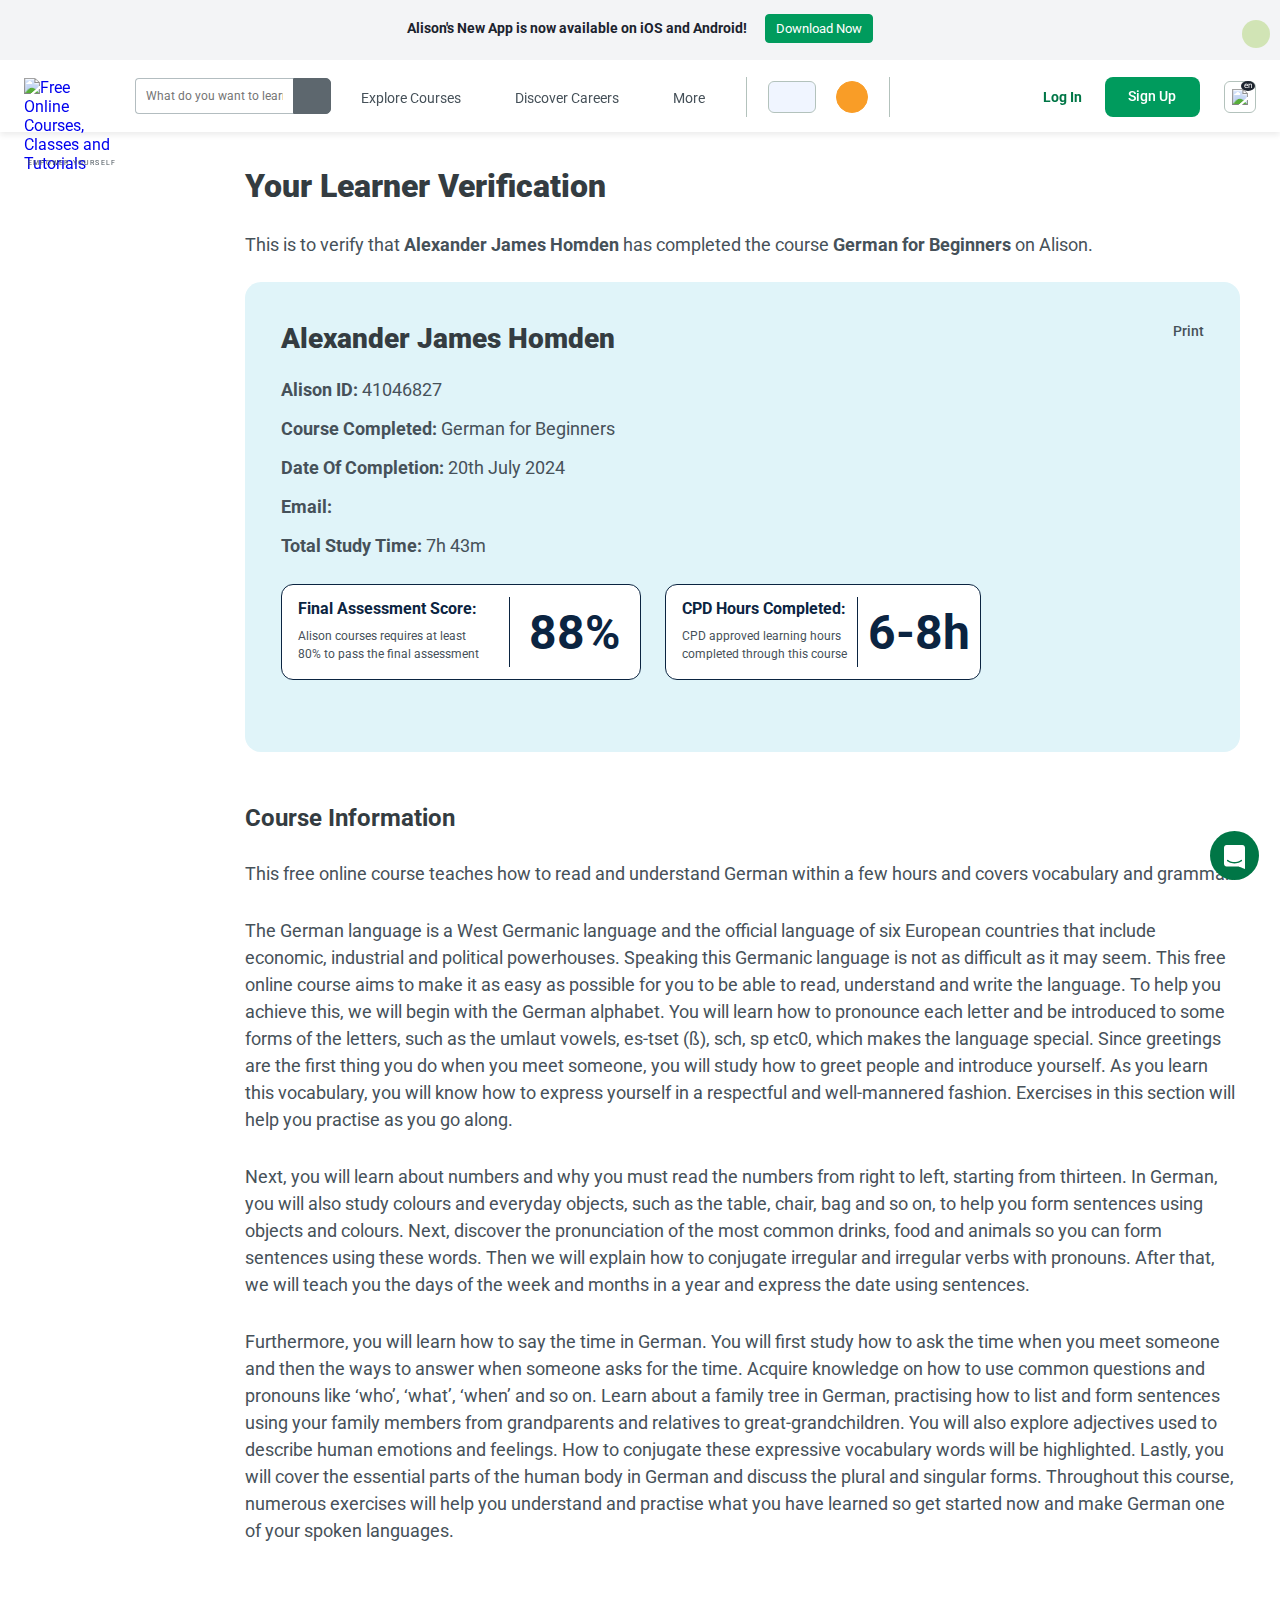
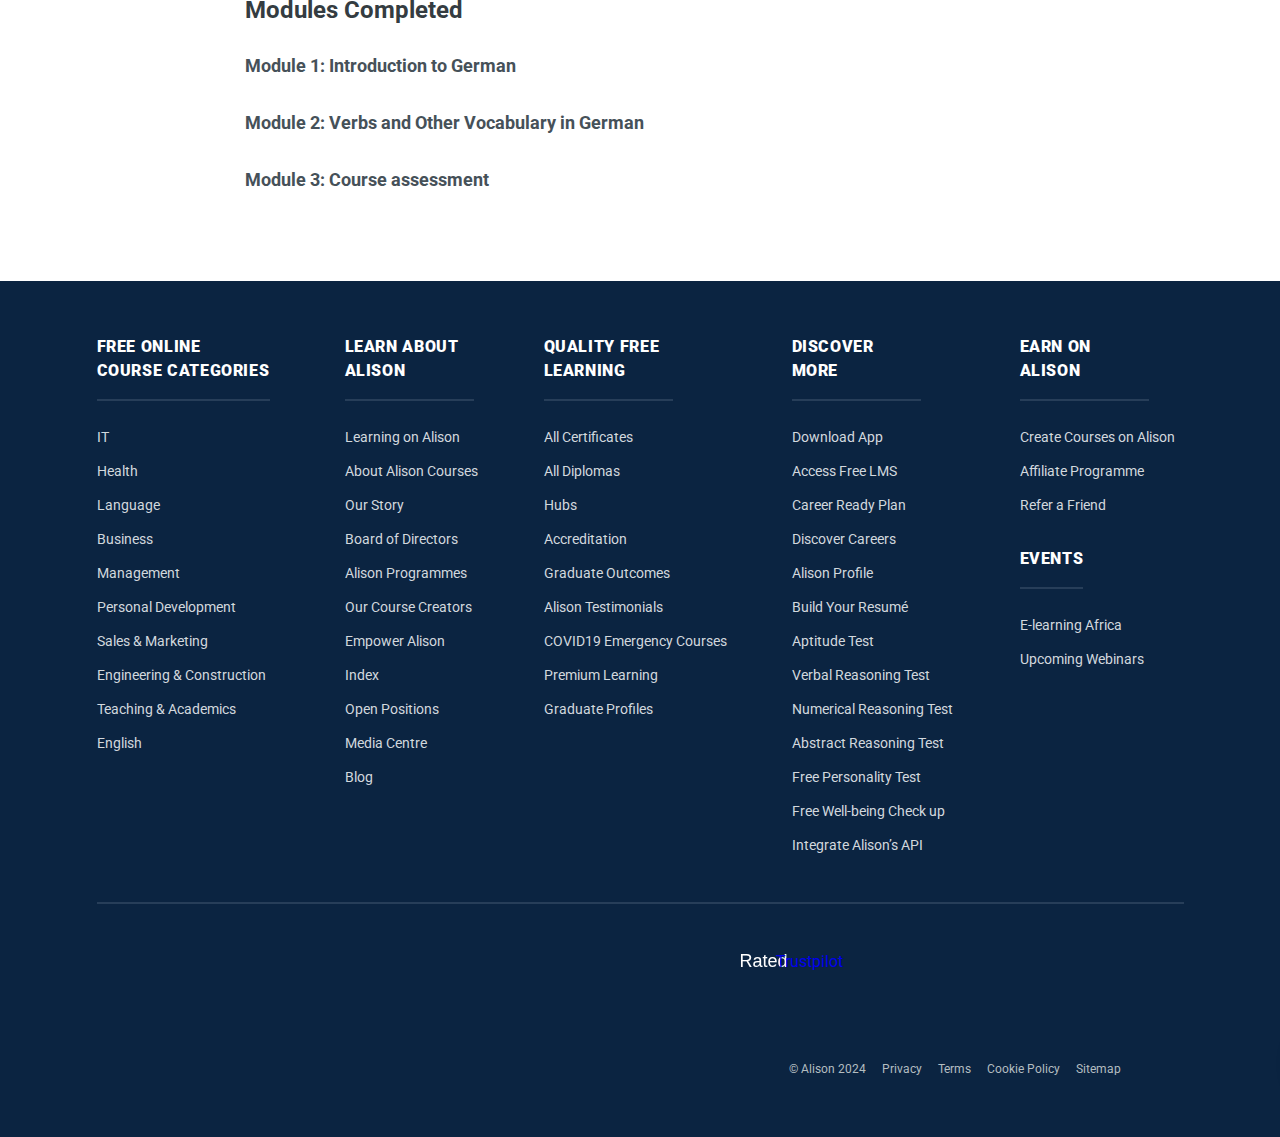
==== commit eb4e1a63: "Update 14e29a592a.html" ====
--- a/alison.com/certification/check/14e29a592a.html
+++ b/alison.com/certification/check/14e29a592a.html
@@ -1,7 +1,7 @@
 <!doctype html><html lang="en">
 <!-- Mirrored from alison.com/certification/check/14e29a592a by HTTrack Website Copier/3.x [XR&CO'2014], Wed, 30 Oct 2024 13:21:03 GMT -->
 <!-- Added by HTTrack --><meta http-equiv="content-type" content="text/html;charset=UTF-8" /><!-- /Added by HTTrack -->
-<head><link rel="preconnect" href="https://cdn01.alison-static.net/" crossorigin><link rel="preconnect" href="https://api.alison.com/" crossorigin><link rel="preconnect" href="https://www.googletagmanager.com/"><link rel="preconnect" href="https://www.google-analytics.com/"><link rel="preconnect" href="https://pagead2.googlesyndication.com/"><link rel="dns-prefetch" href="https://cdn01.alison-static.net/"><link rel="dns-prefetch" href="https://api.alison.com/"><link rel="preload" as="script" href="../../html/vendor/js/jquery-3.6.4.min.js"><link rel="preload" as="script" href="../../../cdn01.alison-static.net/public/html/vendor/js/slick.js"><link rel="preload" as="script" href="../../html/vendor/js/handlebars.runtime-v4.4.3.js"><link rel="preload" as="script" href="../../html/vendor/js/jquery.mCustomScrollbar-alt.min.js"><link rel="preload" href="../../html/site/css/main3ead.css?id=1e5dae5fa066d85fd97c191f8c6cdd88" as="style"><link rel="preload" fetchpriority="high" as="image" href="../../../cdn01.alison-static.net/courses/4338/alison_courseware_intro_4338.jpg" type="image/jpg"><link rel="preload" href="https://fonts.googleapis.com/css2?family=Roboto:wght@400;500;700;900&amp;display=swap" as="font" crossorigin="anonymous"><link rel="preload" href="https://cdn01.alison-static.net/public/html/site/css/fonts/icomoon.woff2?tqrihg" as="font" crossorigin="anonymous"><link rel="dns-prefetch" href="https://accounts.google.com/"><link rel="dns-prefetch" href="https://adservice.google.com/"><link rel="dns-prefetch" href="https://adservice.google.ie/"><link rel="dns-prefetch" href="https://analytics.tiktok.com/"><link rel="dns-prefetch" href="https://ajax.cloudflare.com/"><link rel="dns-prefetch" href="https://alison.pxf.io/"><link rel="dns-prefetch" href="https://api-3t.paypal.com/"><link rel="dns-prefetch" href="https://api.paypal.com/"><link rel="dns-prefetch" href="https://api.stripe.com/"><link rel="dns-prefetch" href="https://api.trafficguard.ai/"><link rel="dns-prefetch" href="https://apis.google.com/"><link rel="dns-prefetch" href="https://assetscdn-wchat.freshchat.com/"><link rel="dns-prefetch" href="https://bam-cell.nr-data.net/"><link rel="dns-prefetch" href="https://bam.nr-data.net/"><link rel="dns-prefetch" href="https://bat.bing.com/"><link rel="dns-prefetch" href="../../../securepubads.g.doubleclick.net/tag/js/f.txt"><link rel="dns-prefetch" href="https://cdn.taboola.com/"><link rel="dns-prefetch" href="https://connect.facebook.net/"><link rel="dns-prefetch" href="https://ct.pinterest.com/"><link rel="dns-prefetch" href="https://facebook.com/"><link rel="dns-prefetch" href="https://fonts.gstatic.com/"><link rel="dns-prefetch" href="https://gdc.indeed.com/"><link rel="dns-prefetch" href="https://gdc.indeed.com/"><link rel="dns-prefetch" href="https://google.ca/"><link rel="dns-prefetch" href="https://google.com/"><link rel="dns-prefetch" href="https://googleadservices.com/"><link rel="dns-prefetch" href="https://googleads.g.doubleclick.net/"><link rel="dns-prefetch" href="https://googletagservices.com/"><link rel="dns-prefetch" href="https://gstatic.com/"><link rel="dns-prefetch" href="https://iid.googleapis.com/"><link rel="dns-prefetch" href="https://i.ytimg.com/"><link rel="dns-prefetch" href="https://js-agent.newrelic.com/"><link rel="dns-prefetch" href="https://logs-01.loggly.com/"><link rel="dns-prefetch" href="https://p.adsymptotic.com/"><link rel="dns-prefetch" href="https://partner.googleadservices.com/"><link rel="dns-prefetch" href="https://px.ads.linkedin.com/"><link rel="dns-prefetch" href="https://s.pinimg.com/"><link rel="dns-prefetch" href="https://ssl.google-analytics.com/"><link rel="dns-prefetch" href="https://ssl.gstatic.com/"><link rel="dns-prefetch" href="https://static.cloudflareinsights.com/"><link rel="dns-prefetch" href="https://tgtag.io/"><link rel="dns-prefetch" href="https://tpc.googlesyndication.com/"><link rel="dns-prefetch" href="https://www.facebook.com/"><link rel="dns-prefetch" href="https://www.google.com/"><link rel="dns-prefetch" href="https://www.googleapis.com/"><link rel="dns-prefetch" href="https://www.gstatic.com/"><link rel="dns-prefetch" href="https://www.facebook.com/"><link rel="dns-prefetch" href="https://www.redditstatic.com/"><link rel="dns-prefetch" href="https://pagead2.googlesyndication.com/"><script> const authCheck = parseInt(""); if (authCheck) { sessionStorage.setItem('auth', 'true'); } else { sessionStorage.removeItem('auth'); sessionStorage.removeItem('user'); } </script><script> let log = console.log; console.log = function(){} </script><script> window.alison_user = false; window.dataLayer = window.dataLayer || []; var localDataLayer = {}; if(typeof localStorage !== "undefined" && localStorage.getItem('original_acquisition')){ localDataLayer.original_acquisiton = localStorage.getItem('original_acquisition'); } localDataLayer.is_country_gdpr = false; if(localStorage.getItem('user_click_source')){ localDataLayer.user_click_source = localStorage.getItem('user_click_source'); if(localStorage.getItem('user_carousel_source')){ localDataLayer.user_click_source = localStorage.getItem('user_carousel_source'); } } dataLayer.push(localDataLayer); </script><script> (function(w,d,s,l,i){w[l]=w[l]||[];w[l].push({'gtm.start': new Date().getTime(),event:'gtm.js'});var f=d.getElementsByTagName(s)[0], j=d.createElement(s),dl=l!='dataLayer'?'&l='+l:'';j.async=true;j.src= '../../../www.googletagmanager.com/gtm5445.js?id='+i+dl;f.parentNode.insertBefore(j,f); })(window,document,'script','dataLayer','GTM-TWDV2Z');</script><script> function passiveScroll(){ jQuery.event.special.touchstart = { setup: function( _, ns, handle ) { this.addEventListener("touchstart", handle, { passive: !ns.includes("noPreventDefault") }); } }; jQuery.event.special.touchmove = { setup: function( _, ns, handle ) { this.addEventListener("touchmove", handle, { passive: !ns.includes("noPreventDefault") }); } }; jQuery.event.special.wheel = { setup: function( _, ns, handle ){ this.addEventListener("wheel", handle, { passive: true }); } }; jQuery.event.special.mousewheel = { setup: function( _, ns, handle ){ this.addEventListener("mousewheel", handle, { passive: true }); } }; ajaxSettings(); } var fcmActive = '1'; function extendFunctionality(){ document.addEventListener('lazybeforeunveil', function(e){ let bg = e.target.getAttribute('data-bg'); if(bg){ e.target.style.backgroundImage = 'url(' + bg + ')'; return; } if(e.target.nodeName === 'PICTURE'){ let lazy_img = e.target.querySelector('img'), lazy_src = e.target.querySelectorAll('source'); lazy_src.forEach((e) => { e.setAttribute('srcset', e.getAttribute('data-srcset')); }); lazy_img.setAttribute('src', lazy_img.getAttribute('data-src')); } }); } function ajaxSettings(){ $.ajaxSetup({ headers: { 'X-CSRF-Token': '3QvW7WCG7gw9SjI0IXI3MUW1C96jOoPRedVy753e', 'Authorization': 'Cookie NBEPp1ZE87gTQgPaioE3d9MPrQRdRuPh2pxW5o83', }, }); } </script><script src="../../html/vendor/js/jquery-3.6.4.min.js" onload="passiveScroll()"></script><script defer src="../../../www.gstatic.com/firebasejs/5.10.1/firebase-app.js"></script><script defer src="../../../www.gstatic.com/firebasejs/5.10.1/firebase-messaging.js" onload="fcm()"></script><style> .lazyload:not(.lazyload-bg), .lazyloading { opacity: 0; } .lazyloaded { opacity: 1 !important; transition: opacity 500ms; } </style><script defer src="../../../cdn01.alison-static.net/public/html/vendor/js/lazysizes.minf195.js?v=2.1" onload="extendFunctionality()"></script><link rel="manifest" href="https://alison.com/manifest.json"><meta charset="utf-8"><title> Free Online Courses from the World’s Top Publishers </title><meta name="keywords" content="alison, free online courses, free online training, learning, education"/><meta name="description" content="Join 40 million learners and explore 5000+ free online courses from top publishers. Alison is the leading provider of free online classes & online learning."/><meta property="og:title" content="Free Online Courses & Online Learning from Alison"/><meta property="og:type" content="website"/><meta name="twitter:image" content="https://cdn01.alison-static.net/public/html/site/img/sharing/alison-share__1716383819639.png"><meta property="og:image" content="https://cdn01.alison-static.net/public/html/site/img/sharing/alison-share__1716383819639.png"><meta property="og:url" content="https://alison.com/certification/check/14e29a592a"/><meta property="og:description" content="Join 40 million learners and explore 5000+ free online courses from top publishers. Alison is the leading provider of free online classes & online learning."/><meta name="twitter:card" content="summary"><meta name="twitter:site" content="@AlisonCourses"><meta name="twitter:creator" content="@AlisonCourses"><meta name="twitter:url" content="https://alison.com/certification/check/14e29a592a"><meta name="twitter:title" content="Free Online Courses & Online Learning from Alison"><meta name="twitter:description" content="Join 40 million learners and explore 5000+ free online courses from top publishers. Alison is the leading provider of free online classes & online learning."><meta name="csrf-token" content="3QvW7WCG7gw9SjI0IXI3MUW1C96jOoPRedVy753e"><meta name="viewport" content="width=device-width, initial-scale=1"><link rel="canonical" href="14e29a592a.html" /><link rel="alternate" href="14e29a592a.html" hreflang="x-default" /><link rel="alternate" href="14e29a592a.html" hreflang="en" /><link rel="alternate" href="https://alison.com/es/certificación/selección/14e29a592a" hreflang="es" /><link rel="alternate" href="https://alison.com/fr/certification/vérification/14e29a592a" hreflang="fr" /><link rel="alternate" href="https://alison.com/it/certificazione/controllo/14e29a592a" hreflang="it" /><link rel="alternate" href="https://alison.com/pt-BR/certificação/seleção/14e29a592a" hreflang="pt-br" /><meta name="robots" content="noindex" /><script async data-overlays="bottom" src="../../../pagead2.googlesyndication.com/pagead/js/f.txt"></script><link rel="icon" type="image/png" href="../../../cdn01.alison-static.net/public/html/vendor/img/favicon/favicon-16x16.png" sizes="16x16" /><link rel="apple-touch-icon" sizes="180x180" href="../../../cdn01.alison-static.net/public/html/vendor/img/favicon/apple-touch-icon.png"><link rel="icon" type="image/png" sizes="32x32" href="../../../cdn01.alison-static.net/public/html/vendor/img/favicon/favicon-32x32.png"><link rel="manifest" href="https://cdn01.alison-static.net/public/html/vendor/img/favicon/manifest.json"><link rel="mask-icon" href="https://cdn01.alison-static.net/public/html/vendor/img/favicon/safari-pinned-tab.svg" color="#5bbad5"><meta name="theme-color" content="#ffffff"><script type='text/javascript'> window.smartlook||(function(d) { var o=smartlook=function(){ o.api.push(arguments);},h=d.getElementsByTagName('head')[0]; var c=d.createElement('script');o.api=new Array();c.async=true;c.type='text/javascript'; c.charset='utf-8';c.src='../../../web-sdk.smartlook.com/recorder.js';h.appendChild(c); })(document); smartlook('init', '433ed928b8353c0fea826ee5a8dea3a7fb55720d', { region: 'eu' }); </script><script type="text/javascript" src="../../../widget.trustpilot.com/bootstrap/v5/tp.widget.bootstrap.min.js" async></script><script> var language = "en";</script><link rel="stylesheet" href="../../html/site/css/main3ead.css?id=1e5dae5fa066d85fd97c191f8c6cdd88"><link rel="preload" href="../../html/site/css/iconfont.css" as="style" onload="this.onload=null;this.rel='stylesheet'"><link rel="stylesheet" href="../../html/site/css/two-column-template.css"><link rel="stylesheet" href="../../html/site/css/cert-check.css"></head><body class="" data-api_endpoint="https://api.alison.com/v0.1" data-gclient_id="70245126531-aq99q60am7odbhgs779chq4abegbrlj9.apps.googleusercontent.com" data-in_sync="true" data-site_ads="true" ><noscript><iframe src="https://www.googletagmanager.com/ns.html?id=GTM-TWDV2Z" height="0" width="0" style="display:none;visibility:hidden" ></iframe></noscript><div class="loading" style="display: none"><img class="lazyload" data-src="https://cdn01.alison-static.net/public/html/site/img/loader.gif" width="208" height="208" alt="Loading"></div><div class="messages-q" style="position: fixed;right: 10px;bottom: 0;max-width: 420px;width: 100%;height: 100%;display: none;pointer-events: none; z-index: 99999"></div></div><section id="header-outer" class="header__outer "><header class=" announcement-active sale-active " ><div id="announcement" class="announcement active header__banner" style="background-color: #F3F4F6;opacity: 0;min-height: 60px;"><div class="wrapper" style="max-width: 900px;"><style>.announcement{ color: #1c232e;}.announcement a{ display: inline-block;}.announcement .wrapper p{ max-width: 85%; margin: 0 auto;}.announcement p [class*="icon"]{ font-size: 22px; position: relative; top: 4px; color: #83C11F; margin: 0 10px; font-weight: bold;}.announcement .close{ width: 28px; background: rgba(131, 193, 31, 0.3); border-radius: 100%; height: 28px; color: #83C11F; text-align: center; padding: 5px 0 0; margin: -11px 0 0;}@media all and (max-width:1018px){.announcement p [class*="icon"]:last-child{display:none;}.announcement .wrapper a.btn { display: table; margin: 19px auto 0; color: #1c232e !important;}}</style><p><span class="icon-mobile-applications"></span> Alison's New App is now available on iOS and Android! <a target="_blank" rel="nofollow" href="https://alisonmobile.page.link/homepage" class="btn btn-green" title=""> Download Now </a><span class="icon-mobile-applications"></span></p></div><a href="#" class="close" style="margin-top: -10px;position: absolute;right: 10px;top: 50%;"><span class="icon-cross"></span></a></div><script> sale_id = "0";</script><script> const days_label = [ 'Sunday', 'Monday', 'Tuesday', 'Wednesday', 'Thursday', 'Friday', 'Saturday']; let bought, ls_item = localStorage.getItem('popup_banner_' + sale_id + '_closed_at'), banner_type = document.getElementById('announcement') ? 'announcement' : 'sale', s_banner = document.getElementById(banner_type), body = document.querySelector('body'), popup_active = false, le_timer; function openBanner(){ if(document.getElementById(banner_type) !== null){ document.getElementById(banner_type).style.opacity = 1; } if(!popup_active) { document.querySelector('body').className += ' sale-active' + (banner_type === 'announcement' ? ' announcement-active' : ''); } } function activatePopup() { if(!localStorage.getItem('popup_' + sale_id + '_logged_out')){ showPopup(); } } function showPopup(){ $('.pop__overlay, .sale-pop').show(); if ($(window).width() < 769) { if($('.pop__overlay').length > 0){ popup_active = true; s_banner.parentNode.removeChild(s_banner); $('header').removeClass('sale-active', 'announcement-active'); $('body').removeClass('sale-active'); } } } function LETImer(){ let interval = 300000; if(!localStorage.endTime){ localStorage.endTime = +new Date + interval; } le_timer = setInterval(function() { let remaining = localStorage.endTime - new Date; if( remaining < 0 ) { showPopup(); } }, 100); } if(bought === null){ if (ls_item) { let targetStorage = $('.loggedin').length > 0 ? 'popup_banner_' + sale_id + '_closed_at' : 'popup_' + sale_id + '_logged_out', storageDate = parseInt(targetStorage), date = new Date(storageDate * 1000), today = new Date(); if((days_label[date.getDay()] === 'Thursday' && days_label[today.getDay()] === 'Friday') || (days_label[date.getDay()] !== 'Friday' && Math.floor(((Date.now() / 1000) - storageDate) / (3600*24)) >= 3)){ localStorage.removeItem('popup_banner_' + sale_id + '_closed_at'); localStorage.removeItem('popup_' + sale_id + '_logged_out'); activatePopup(); } else{ $('.pop__overlay, .sale-pop').remove(); } } else { activatePopup(); } } if(typeof localStorage !== 'undefined') { let header_simple = document.getElementById('header-simple'); if(header_simple && banner_type === 'sale'){ s_banner.className += ' sale-banner-shop'; } if (localStorage.getItem(banner_type+'_banner_' + sale_id + '_closed_at') && !header_simple) { let storageDate = parseInt(localStorage.getItem(banner_type+'_banner_' + sale_id + '_closed_at')); if (Math.floor(((Date.now() / 1000) - storageDate) / (3600*24)) >= 3) { openBanner(); } else{ s_banner.parentNode.removeChild(s_banner); document.querySelector('header').classList.remove('sale-active', 'announcement-active'); document.querySelector('body').classList.remove('sale-active'); } } else { openBanner(); } } </script><div class="header"><div class="header__search"><div class="for-mobile header__search-nav" style="display:none;"><span class="icon-nb-menu"></span><span class="icon-search"></span><div class="lms-b lms-b--nr"><div id="lms-b--non-registered" data-user-type="G" class="lms-b__button lms-b__button--nr">LMS</div><div class="lms-b__menu lms-b__menu--nr" style="display: none"><div class="lms-b__inner lms-b__inner--nr"><h6>Are you a business or organisation seeking to train and upskill your employees?</h6><div class="flms-banner-img"><img class="lazyload" data-src="/html/site/img/header/flms-popup-img.svg" alt="Free LMS Programme"></div><p>If yes, check out Alison’s Free LMS here!</p><div class="flms-but"><a href="#0" class="btn-flms btn-flms--blank no-flex-shrink">Not For Me</a><a href="https://alison.com/lms" class="btn-flms btn-flms--green no-flex-shrink">Yes</a></div></div></div></div></div><a href="https://alison.com/" id="alison_logo" class="logo"><img width="117" height="40" src="https://cdn01.alison-static.net/public/html/site/img/header/alison-free-courses.svg" alt="Free Online Courses, Classes and Tutorials"></a><div class="header__search-input"><div class="search-container "><form method="GET" action="https://alison.com/courses" accept-charset="UTF-8" id="header-search-form"><input maxlength="200" autocomplete="off" placeholder="What do you want to learn?" class="autocomplete_field" id="autocomplete" name="query" type="text"><button type="submit" id="search_icon" class="btn btn-warning btn-fla"><span class="icon-search" style="pointer-events: none;"></span></button></form></div></div></div><div class="header__nav nav"><div class="for-desktop"><div class="nav__item nav__item--b nav__item--dd nav__item--hover"><a href="#" data-type="categories" class="load-dropdown" title="Explore Courses"> Explore Courses <span class="icon-vertical-dropdown-icon"></span></a><div class="nav__dd nav__dd--cats nav__dd--cols" style="display: none"><a href="https://alison.com/diploma-courses" title="Earn a Diploma"> header.all_diploma_courses </a><a href="https://alison.com/certificate-courses" title="Certificates"><h5>header.all_certificate_courses</h5></a><a data-code="it" data-id="1" data-slug="it" data-name="IT" href="https://alison.com/courses/it" title="IT Courses"><h5>IT</h5><span class="course-amount">(1,168 Courses)</span></a><a data-code="health" data-id="31" data-slug="health" data-name="Health" href="https://alison.com/courses/health" title="Health Courses"><h5>Health</h5><span class="course-amount">(937 Courses)</span></a><a data-code="language" data-id="15" data-slug="language" data-name="Language" href="https://alison.com/courses/language" title="Language Courses"><h5>Language</h5><span class="course-amount">(310 Courses)</span></a><a data-code="business" data-id="51" data-slug="business" data-name="Business" href="https://alison.com/courses/business" title="Business Courses"><h5>Business</h5><span class="course-amount">(1,609 Courses)</span></a><a data-code="management" data-id="109" data-slug="management" data-name="Management" href="https://alison.com/courses/management" title="Management Courses"><h5>Management</h5><span class="course-amount">(959 Courses)</span></a><a data-code="personal-development" data-id="45" data-slug="personal-development" data-name="Personal Development" href="https://alison.com/courses/personal-development" title="Personal Development Courses"><h5>Personal Development</h5><span class="course-amount">(1,246 Courses)</span></a><a data-code="marketing" data-id="79" data-slug="marketing" data-name="Sales &amp; Marketing" href="https://alison.com/courses/marketing" title="Sales &amp; Marketing Courses"><h5>Sales &amp; Marketing</h5><span class="course-amount">(416 Courses)</span></a><a data-code="engineering" data-id="99" data-slug="engineering" data-name="Engineering &amp; Construction" href="https://alison.com/courses/engineering" title="Engineering &amp; Construction Courses"><h5>Engineering &amp; Construction</h5><span class="course-amount">(782 Courses)</span></a><a data-code="education" data-id="41" data-slug="education" data-name="Teaching &amp; Academics" href="https://alison.com/courses/education" title="Teaching &amp; Academics Courses"><h5>Teaching &amp; Academics</h5><span class="course-amount">(1,509 Courses)</span></a></div></div><div class="nav__item nav__item--b nav__item--dd nav__item--hover"><a href="#" data-type="careers" class="load-dropdown" title="Discover Careers"> Discover Careers <span class="icon-vertical-dropdown-icon"></span></a><div class="nav__dd nav__dd--career nav__dd--cols" style="display: none"><a data-slug="health" data-img="health.svg" href="https://alison.com/careers/health" title="Health Science Careers"> Health Science <br><span class="course-amount">(162 Careers)</span></a><a data-slug="finance" data-img="finance.svg" href="https://alison.com/careers/finance" title="Finance Careers"> Finance <br><span class="course-amount">(62 Careers)</span></a><a data-slug="it" data-img="it.svg" href="https://alison.com/careers/it" title="Information Technology Careers"> Information Technology <br><span class="course-amount">(57 Careers)</span></a><a data-slug="education" data-img="education.svg" href="https://alison.com/careers/education" title="Education and Training Careers"> Education and Training <br><span class="course-amount">(57 Careers)</span></a><a data-slug="management" data-img="management.svg" href="https://alison.com/careers/management" title="Business Management and Administration Careers"> Business Management and Administration <br><span class="course-amount">(57 Careers)</span></a><a data-slug="marketing" data-img="marketing.svg" href="https://alison.com/careers/marketing" title="Marketing, Sales, and Service Careers"> Marketing, Sales, and Service <br><span class="course-amount">(48 Careers)</span></a><a data-slug="agriculture-food-and-natural-resources" data-img="agriculture-food-and-natural-resources.svg" href="https://alison.com/careers/agriculture-food-and-natural-resources" title="Agriculture, Food, and Natural Resources Careers"> Agriculture, Food, and Natural Resources <br><span class="course-amount">(37 Careers)</span></a><a data-slug="hospitality" data-img="hospitality.svg" href="https://alison.com/careers/hospitality" title="Hospitality and Tourism Careers"> Hospitality and Tourism <br><span class="course-amount">(34 Careers)</span></a><a data-slug="stem" data-img="stem.svg" href="https://alison.com/careers/stem" title="Science, Technology, Engineering, and Mathematics Careers"> Science, Technology, Engineering, and Mathematics <br><span class="course-amount">(111 Careers)</span></a><a data-slug="architecture" data-img="architecture.svg" href="https://alison.com/careers/architecture" title="Architecture and Construction Careers"> Architecture and Construction <br><span class="course-amount">(35 Careers)</span></a><a data-slug="government" data-img="government.svg" href="https://alison.com/careers/government" title="Government and Public Administration Careers"> Government and Public Administration <br><span class="course-amount">(14 Careers)</span></a><a data-slug="security" data-img="security.svg" href="https://alison.com/careers/security" title="Law, Public Safety, Corrections, and Security Careers"> Law, Public Safety, Corrections, and Security <br><span class="course-amount">(80 Careers)</span></a><a data-slug="manufacturing" data-img="manufacturing.svg" href="https://alison.com/careers/manufacturing" title="Manufacturing Careers"> Manufacturing <br><span class="course-amount">(15 Careers)</span></a><a data-slug="distribution" data-img="distribution.svg" href="https://alison.com/careers/distribution" title="Transportation, Distribution, and Logistics Careers"> Transportation, Distribution, and Logistics <br><span class="course-amount">(37 Careers)</span></a><a data-slug="human-services" data-img="human-services.svg" href="https://alison.com/careers/human-services" title="Human Services Careers"> Human Services <br><span class="course-amount">(55 Careers)</span></a><a data-slug="arts" data-img="arts.svg" href="https://alison.com/careers/arts" title="Arts, Audio/Video Technology, and Communications Careers"> Arts, Audio/Video Technology, and Communications <br><span class="course-amount">(124 Careers)</span></a></div></div><div class="nav__item nav__item--dd nav__item--hover"><a href="#" class="load-dropdown" data-type="more" title="More">More <span class="icon-vertical-dropdown-icon"></span></a></div><div class="nav__section"><div id="lms-b--non-registered" class="lms-b lms-b--nr" data-user-type="G"><div id="lms-b--nr" class="lms-b__button lms-b__button--nr">LMS</div><div class="lms-b__menu lms-b__menu--nr" style="display: none"><div class="lms-b__inner lms-b__inner--nr"><h6>Are you a business or organisation seeking to train and upskill your employees?</h6><div class="flms-banner-img"><img class="lazyload" data-src="/html/site/img/header/flms-popup-img.svg" alt="Free LMS Programme"></div><p>If yes, check out Alison’s Free LMS here!</p><div class="flms-but"><a href="#0" class="btn-flms btn-flms--blank no-flex-shrink">Not For Me</a><a href="https://alison.com/lms" class="btn-flms btn-flms--green no-flex-shrink">Yes</a></div></div></div></div><span class="q-aff" ><span class="coin"><span class="front"></span><span class="back"></span></span><div class="aff"><div class="aff__message aff__message--not-affiliate" style="display:none;"><span class="icon-cross2 aff__close"></span><img class="lazyload" data-src="https://alison.com/html/site/img/affiliates/not-affiliate.svg" /><div class="aff__text"><p> Become an Alison Affiliate in one click, and start earning money by sharing any page on the Alison website. </p><a class="aff__btn" href="https://alison.com/affiliates/learn-to-earn">Become an Affiliate</a></div></div></div></span></div></div><div class="for-mobile" style="display: none"><span class="nav__item nav__item--dd nav__item--user-menu"></span></div></div><div class="head__u head__u--out login-links nav"><span class="q-aff" ><span class="coin"><span class="front"></span><span class="back"></span></span><div class="aff"><div class="aff__message aff__message--not-affiliate" style="display:none;"><span class="icon-cross2 aff__close"></span><img class="lazyload" data-src="https://alison.com/html/site/img/affiliates/not-affiliate.svg" /><div class="aff__text"><p> Become an Alison Affiliate in one click, and start earning money by sharing any page on the Alison website. </p><a class="aff__btn" href="https://alison.com/affiliates/learn-to-earn">Become an Affiliate</a></div></div></div></span><div class="login-links"><a class="link login-button login-mobile" href="https://alison.com/login"> Log In<span>&nbsp;</span></a><a href="https://alison.com/register" class="link head__u-register shine"> Sign Up </a></div><span class="nav__item nav__item--dd nav__item--slide nav__item--languages activate-dropdown "><span class="language-icon"><img src="https://alison.com/html/site/img/header/world.svg" class="lazyload" /><span class="language"> en </span></span><div class="nav__dd nav__dd--slide nav__dd--languages" style="display: none" ><ul><li class="border-bottom extra-padding subnav-back" style="display: none" ><span class="icon-arrow-thin-right"></span> Change Language </li><li class="selected" ><a rel="alternate" hreflang="en" href="14e29a592a.html"><span><img class="lazyload" data-src="https://cdn01.alison-static.net/public/html/site/img/header/en.svg" alt="English Language Select"/></span> English </a></li><li ><a rel="alternate" hreflang="es" href="https://alison.com/es/certificación/selección/14e29a592a"><span><img class="lazyload" data-src="https://cdn01.alison-static.net/public/html/site/img/header/es.svg" alt="Spanish Language Select"/></span> Spanish </a></li><li ><a rel="alternate" hreflang="fr" href="https://alison.com/fr/certification/vérification/14e29a592a"><span><img class="lazyload" data-src="https://cdn01.alison-static.net/public/html/site/img/header/fr.svg" alt="French Language Select"/></span> French </a></li><li ><a rel="alternate" hreflang="it" href="https://alison.com/it/certificazione/controllo/14e29a592a"><span><img class="lazyload" data-src="https://cdn01.alison-static.net/public/html/site/img/header/it.svg" alt="Italian Language Select"/></span> Italian </a></li><li ><a rel="alternate" hreflang="pt-BR" href="https://alison.com/pt-BR/certificação/seleção/14e29a592a"><span><img class="lazyload" data-src="https://cdn01.alison-static.net/public/html/site/img/header/pt-BR.svg" alt="Brazilian Portuguese Language Select"/></span> Brazilian Portuguese </a></li></ul></div></span></div></div></header><div class="body-padding "></div><div class="darken" style="display: none"></div></section><div class="aff-over" style="display:none;"></div><div id="cert-check" ><div class="full-width-wrapper center-content "><div class="col-md-12 content-section"><h1>Your Learner Verification</h1><p> This is to verify that <span class="blue-label">Alexander James Homden</span> has completed the course <span>German for Beginners</span> on Alison. </p><div class="cert-check__row one"><div class="cert-check__print"><a target="_blank" href="https://alison.com/certification/print/41046827/14e29a592a" class="print"><i class="icon-print"></i><p>Print</p></a></div><h3>Alexander James Homden</h3><p><span>Alison ID:</span> 41046827 </p><p><span>Course Completed:</span> German for Beginners</p><p><span>Date Of Completion:</span> 20th July 2024</p><p><span>Email:</span> <a href="https://alison.com/cdn-cgi/l/email-protection" class="__cf_email__" data-cfemail="14797b7c757979717072756e7d782327252d547379757d783a777b79">[email&#160;protected]</a></p><p><span>Total Study Time:</span> 7h 43m</p><div class="boxes-wrapper"><div class="box"><div class="left"><h6>Final Assessment Score:</h6><p>Alison courses requires at least <br>80% to pass the final assessment</p></div><div class="right">88%</div></div><div class="box"><div class="left"><h6>CPD Hours Completed:</h6><p>CPD approved learning hours <br>completed through this course</p></div><div class="right"> 6-8h </div></div></div></div><h2>Course Information</h2><div class="cert-check__row"><div class="course-description"><p>This free online course teaches how to read and understand German within a few hours and covers vocabulary and grammar.</p><p><p>The German language is a West Germanic language and the official language of six European countries that include economic, industrial and political powerhouses. Speaking this Germanic language is not as difficult as it may seem. This free online course aims to make it as easy as possible for you to be able to read, understand and write the language. To help you achieve this, we will begin with the German alphabet. You will learn how to pronounce each letter and be introduced to some forms of the letters, such as the umlaut vowels, es-tset (ß), sch, sp etc0, which makes the language special. Since greetings are the first thing you do when you meet someone, you will study how to greet people and introduce yourself. As you learn this vocabulary, you will know how to express yourself in a respectful and well-mannered fashion. Exercises in this section will help you practise as you go along.</p><p>Next, you will learn about numbers and why you must read the numbers from right to left, starting from thirteen. In German, you will also study colours and everyday objects, such as the table, chair, bag and so on, to help you form sentences using objects and colours. Next, discover the pronunciation of the most common drinks, food and animals so you can form sentences using these words. Then we will explain how to conjugate irregular and irregular verbs with pronouns. After that, we will teach you the days of the week and months in a year and express the date using sentences.</p><p>Furthermore, you will learn how to say the time in German. You will first study how to ask the time when you meet someone and then the ways to answer when someone asks for the time. Acquire knowledge on how to use common questions and pronouns like ‘who’, ‘what’, ‘when’ and so on. Learn about a family tree in German, practising how to list and form sentences using your family members from grandparents and relatives to great-grandchildren. You will also explore adjectives used to describe human emotions and feelings. How to conjugate these expressive vocabulary words will be highlighted. Lastly, you will cover the essential parts of the human body in German and discuss the plural and singular forms. Throughout this course, numerous exercises will help you understand and practise what you have learned so get started now and make German one of your spoken languages.</p></p></div></div><h2>Modules Completed</h2><div class="cert-check__row"><div class="cert-check__text-row"><div class="cert-check__text-content"><span class="cert-check__label">Module 1: </span> Introduction to German </div></div><div class="cert-check__text-row"><div class="cert-check__text-content"><span class="cert-check__label">Module 2: </span> Verbs and Other Vocabulary in German </div></div><div class="cert-check__text-row"><div class="cert-check__text-content"><span class="cert-check__label">Module 3: </span> Course assessment </div></div></div></div><div class="col-md-12 survey-wrapper"><div class="survey-inner"><span class="icon-cross2"></span><h4>Tell us why you need your learner verification?</h4><form class="reason-survey" method="POST"><ul><li><input type="radio" id="academic" name="reason" value="1"><label for="academic">It was requested by my academic institution</label><br></li><li><input type="radio" id="employer" name="reason" value="2"><label for="employer">It was requested by my employer/organisation</label><br></li><li><input type="radio" id="manager" name="reason" value="3"><label for="manager">It was requested by my hiring manager/recruiter </label></li><li><input type="radio" id="other" name="reason" value="4"><label for="other">Other (Please Specify)</label></li><li><textarea name="" placeholder="Type your reason here" disabled></textarea></li><li><button type="submit">Print Your Learner Verification</button></li></ul></form></div></div></div><div class="mobile-cta"></div><div class="img-up"><div class="img-up__inner"><h4>Edit Photo</h4><span class="icon-cross2"></span><div class="img-up__body"><div id="avatar-crop-x"></div><input type="file" id="upload" value="Choose a file" accept="image/*"></div><div class="img-up__button"><button id="save-img">Save</button></div></div></div></div><div class="modal-outer" style="display: none" ><div class="login-modal"><div class=" inner-modal"><div class="login"><div class="login__inner"><div class="login__left"><img class="lazyload" data-src="https://alison.com/html/site/img/login-bg.svg" /><span class="login__head">Empower Yourself For Free</span><p> Join our community of 40 million+ learners, upskill with CPD UK accredited courses, explore career development tools and psychometrics - all for free. </p><div class="login__help"> Having trouble <span class="l_action">Logging In</span>? <a href="#"> Get in touch</a></div></div><div class="login__right"><span class="icon-cross2"></span><div class="login__tabs"><div data-id="register" class=""> Sign Up </div><div data-id="login" class="active"> Log In </div></div><div id="login" class="login__login tab active"><div class="soc-log"><a href="https://alison.com/auth/facebook?redirect_url=https://alison.com/certification/check/14e29a592a&amp;previous_url=https://alison.com&amp;route_name=site.courses.cert-check" rel="nofollow" title="Register/Log In with Facebook"><img alt="Facebook" class="lazyload" data-src="https://alison.com/html/site/img/login/facebook.svg?v=1"/></a><a href="https://alison.com/auth/live?redirect_url=https://alison.com/certification/check/14e29a592a&amp;previous_url=https://alison.com&amp;route_name=site.courses.cert-check" rel="nofollow" title="Register/Log In with Microsoft"><img alt="Microsoft" class="lazyload" data-src="https://alison.com/html/site/img/login/microsoft.svg?v=1"/></a><div id="g_id_onload" data-client_id="70245126531-aq99q60am7odbhgs779chq4abegbrlj9.apps.googleusercontent.com" data-context="signup" data-ux_mode="popup" data-callback="redirectUser" data-auto_prompt="false"></div><a class="g_id_signin google-login" data-type="icon" data-shape="square" data-theme="outline" data-text="signin_with" data-size="large" href="https://alison.com/auth/google?redirect_url=https://alison.com/certification/check/14e29a592a&amp;previous_url=https://alison.com&amp;route_name=site.courses.cert-check" rel="nofollow"></a><a href="https://alison.com/auth/linkedin?redirect_url=https://alison.com/certification/check/14e29a592a&amp;previous_url=https://alison.com&amp;route_name=site.courses.cert-check" rel="nofollow" title="Register/Log In with LinkedIn"><img alt="LinkedIn" class="lazyload" data-src="https://alison.com/html/site/img/login/linkedin.svg?v=1" /></a></div><div class="or-line"><span>or</span></div><div class="form-group"><form method="POST" action="https://alison.com/learner-entry" accept-charset="UTF-8" data-login-form name="login-form"><input name="_token" type="hidden" value="3QvW7WCG7gw9SjI0IXI3MUW1C96jOoPRedVy753e"><div class="input-field "><input class="form-control " placeholder="Email" required name="email" type="email"></div><div class="input-field toggle-parent "><input class="form-control password " placeholder="Password" required autocomplete="off" name="password" type="password" value=""><div class="icon-hide-password password-toggle"></div></div><div class="login__extras"><div><input id="remember" checked="checked" name="remember" type="checkbox" value="1"><label for="remember" class="form-checkbox">Keep me logged in</label></div><a class="login__forgot" href="#"> Forgot Password? </a></div><input name="current" type="hidden" value="14e29a592a.html"><input name="route_name" type="hidden" value="site.courses.cert-check"><div class="login__bottom"><div class="login-form__submit"><input class="submit-login" type="submit" value="Log In"></div><div class="login__toggle"> Don’t have an account? <span data-id="register">Sign Up</span></div><div class="login__as-creator"> Are you a course creator? <a target="_blank" href="https://publishing-v2.alison.com/auth/sign-in">Click Here <span class="icon-view-all-careers-link"></span></a></div></div></form></div></div><div id="register" class="login__register tab "><div class="soc-log"><a href="https://alison.com/auth/facebook?redirect_url=https://alison.com/certification/check/14e29a592a&amp;previous_url=https://alison.com&amp;route_name=site.courses.cert-check" rel="nofollow" title="Register/Log In with Facebook"><img alt="Facebook" class="lazyload" data-src="https://alison.com/html/site/img/login/facebook.svg?v=1"/></a><a href="https://alison.com/auth/live?redirect_url=https://alison.com/certification/check/14e29a592a&amp;previous_url=https://alison.com&amp;route_name=site.courses.cert-check" rel="nofollow" title="Register/Log In with Microsoft"><img alt="Microsoft" class="lazyload" data-src="https://alison.com/html/site/img/login/microsoft.svg?v=1"/></a><div id="g_id_onload" data-client_id="70245126531-aq99q60am7odbhgs779chq4abegbrlj9.apps.googleusercontent.com" data-context="signup" data-ux_mode="popup" data-callback="redirectUser" data-auto_prompt="false"></div><a class="g_id_signin google-login" data-type="icon" data-shape="square" data-theme="outline" data-text="signin_with" data-size="large" href="https://alison.com/auth/google?redirect_url=https://alison.com/certification/check/14e29a592a&amp;previous_url=https://alison.com&amp;route_name=site.courses.cert-check" rel="nofollow"></a><a href="https://alison.com/auth/linkedin?redirect_url=https://alison.com/certification/check/14e29a592a&amp;previous_url=https://alison.com&amp;route_name=site.courses.cert-check" rel="nofollow" title="Register/Log In with LinkedIn"><img alt="LinkedIn" class="lazyload" data-src="https://alison.com/html/site/img/login/linkedin.svg?v=1" /></a></div><div class="or-line"><span>or</span></div><div class="form-group email-signup"><form method="POST" action="https://alison.com/register" accept-charset="UTF-8" data-signup-form id="signup-form" name="register-form"><input name="_token" type="hidden" value="3QvW7WCG7gw9SjI0IXI3MUW1C96jOoPRedVy753e"><div class="login__row"><div class="input-field name name-float first-name "><input class="form-control " id="firstName" placeholder="First Name" autocomplete="off" minlength="2" required name="firstname" type="text"></div><div class="input-field name-float last-name "><input class="form-control " id="lastName" placeholder="Surname" autocomplete="off" minlength="2" required name="lastname" type="text"></div></div><div class="clearfix"></div><div class="input-field-email "><input class="form-control " id="emailNew" placeholder="E-mail" autocomplete="off" required name="signup_email" type="email"></div><div class="input-field toggle-parent "><input class="form-control password " id="signup_password" placeholder="Password" autocomplete="off" minlength="6" required name="signup_password" type="password" value=""><div class="icon-hide-password password-toggle"></div></div><input name="signup_tc_social" type="hidden" value="1"><input name="current" type="hidden" value="14e29a592a.html"><input name="route_name" type="hidden" value="site.courses.cert-check"><div class="login__bottom"><div class="login-form__submit"><input class="submit-login signup-button" type="submit" value="Sign Up"></div><div class="login__toggle"> Already have an account? <span data-id="login">Log In</span></div><div class="login__terms"> By signing up, I accept Alison's <a title="Alison's Terms & Conditions" href="https://alison.com/about/terms-of-use">Terms & Conditions</a></div></div></div></form></div><div id="forgotpassword" class="tab nprf__tab "><div class="close-modal"><span class="icon-cross2"></span></div><img src="https://alison.com/html/site/img/forgotpassword.svg" alt="Forgot Password?"><span class="login-title">Forgot Password?</span><span class="sub-text">No worries, we will send reset instructions to your email address.</span><div class="form-group"><form method="POST" action="https://alison.com/password/email" accept-charset="UTF-8" data-forgot-form name="forgot-password-form"><input name="_token" type="hidden" value="3QvW7WCG7gw9SjI0IXI3MUW1C96jOoPRedVy753e"><div class="input-field "><input class="form-control" placeholder="Enter your email" required name="email" type="email"><span class="nprf__error-msg" style=" display: none;"></span></div><input class="submit-login" type="submit" value="Reset Password"></form><div class="login__as-creator"><a class="nprf__mobile-cancel" href="https://alison.com/">Cancel</a></div></div></div><li id="resetpassword" class="tab"> Reset password form here</li></div></div></div></div></div></div><footer class="main tpv2 "><div class="main-bg"><div class="ft-wrap"><div class="col col-1 col-a"><div class="col-inner"><div class="ft-column"><div class="ft-column-inner"><div class="footer_h3">FREE ONLINE COURSE CATEGORIES</div><ul><li><a href="https://alison.com/courses/it" title=" IT Courses"> IT </a></li><li><a href="https://alison.com/courses/health" title=" Health Courses"> Health </a></li><li><a href="https://alison.com/courses/language" title=" Language Courses"> Language </a></li><li><a href="https://alison.com/courses/business" title=" Business Courses"> Business </a></li><li><a href="https://alison.com/courses/management" title=" Management Courses"> Management </a></li><li><a href="https://alison.com/courses/personal-development" title=" Personal Development Courses"> Personal Development </a></li><li><a href="https://alison.com/courses/marketing" title=" Sales &amp; Marketing Courses"> Sales &amp; Marketing </a></li><li><a href="https://alison.com/courses/engineering" title=" Engineering &amp; Construction Courses"> Engineering &amp; Construction </a></li><li><a href="https://alison.com/courses/education" title=" Teaching &amp; Academics Courses"> Teaching &amp; Academics </a></li><li><a href="https://alison.com/tag/english-language">English</a></li></ul></div></div></div></div><div class="col col-1 col-b"><div class="col-inner"><div class="ft-column"><div class="ft-column-inner"><div class="footer_h3">LEARN ABOUT ALISON</div><ul><li><a href="https://alison.com/about/learning-on-alison">Learning on Alison</a></li><li><a href="https://alison.com/about/about-alison-courses">About Alison Courses</a></li><li><a href="https://alison.com/about/our-story">Our Story</a></li><li><a href="https://alison.com/about/board-of-directors">Board of Directors</a></li><li><a href="https://alison.com/programmes">Alison Programmes</a></li><li><a href="https://alison.com/course-creators">Our Course Creators</a></li><li><a href="https://alison.com/empower-us">Empower Alison</a></li><li><a href="https://alison.com/index">Index</a></li><li><a href="https://alison.com/about/careers">Open Positions</a></li><li><a href="https://alison.com/media-centre">Media Centre</a></li><li><a href="https://alison.com/blog">Blog</a></li></ul></div></div></div></div><div class="col col-1 col-c"><div class="col-inner"><div class="ft-column"><div class="ft-column-inner"><div class="footer_h3">QUALITY FREE LEARNING</div><ul><li><a href="https://alison.com/certificate-courses">All Certificates</a></li><li><a href="https://alison.com/diploma-courses">All Diplomas</a></li><li><a href="https://alison.com/hubs">Hubs</a></li><li><a href="https://alison.com/about/accreditation">Accreditation</a></li><li><a href="https://alison.com/graduate-outcomes">Graduate Outcomes</a></li><li><a href="https://alison.com/testimonials">Alison Testimonials</a></li><li><a title="Coronavirus Emergency - Free Course" href="https://alison.com/coronavirus">COVID19 Emergency Courses</a></li><li><a href="https://alison.com/about/gopremium">Premium Learning</a></li><li><a href="https://alison.com/alison-graduate-profiles">Graduate Profiles</a></li></ul></div></div></div></div><div class="col col-1 col-d"><div class="col-inner"><div class="ft-column"><div class="ft-column-inner"><div class="footer_h3">DISCOVER MORE</div><ul><li><a href="https://alison.com/mobile/online-learning-app">Download App</a></li><li><a href="https://alison.com/lms">Access Free LMS</a></li><li><a href="https://alison.com/career-ready-plan">Career Ready Plan</a></li><li><a href="https://alison.com/careers">Discover Careers</a></li><li><a href="https://alison.com/profile">Alison Profile</a></li><li><a href="https://alison.com/resume-builder">Build Your Resumé</a></li><li><a href="https://alison.com/psychometric-test/aptitude">Aptitude Test</a></li><li><a href="https://alison.com/psychometric-test/aptitude/verbal">Verbal Reasoning Test</a></li><li><a href="https://alison.com/psychometric-test/aptitude/numerical">Numerical Reasoning Test</a></li><li><a href="https://alison.com/psychometric-test/aptitude/abstract">Abstract Reasoning Test</a></li><li><a href="https://alison.com/psychometric-test/personality">Free Personality Test</a></li><li><a href="https://alison.com/psychometric-test/wellbeing">Free Well-being Check up</a></li><li><a href="https://alison.com/lms/lms-remote-access-api">Integrate Alison’s API</a></li></ul></div></div></div></div><div class="col col-1 col-e"><div class="col-inner"><div class="ft-column"><div class="ft-column-inner"><div class="footer_h3">EARN ON ALISON</div><ul><li><a href="https://alison.com/publish">Create Courses on Alison</a></li><li><a href="https://alison.com/affiliates/learn-to-earn">Affiliate Programme</a></li><li><a href="https://alison.com/referrals-programme/about">Refer a Friend</a></li></ul></div><div class="ft-column-inner second-row"><div class="footer_h3">EVENTS</div><ul><li><a href="https://alison.com/e-learning-africa">E-learning Africa</a></li><li><a href="https://alison.com/webinars">Upcoming Webinars</a></li></ul></div></div></div></div><a href="#" class="scroll-to-top"><i class="icon-thick-chevron-up"></i></a></div><hr class="ft-hr" /><div class="ft-b-wrap" style="max-width: 100%;"><div class="ft-b-wrap-col-1"><div class="a-row-1"><div class="logo-wrapper"><img width="141" height="48" class="alison-logo lazyload" data-src="../../../cdn01.alison-static.net/public/html/site/img/footer--alison-logo.png"></div><ul><li class="lazyload" data-bg="https://cdn01.alison-static.net/public/html/site/img/social/faqs.svg"><a href="https://alison.com/faqs">FAQs</a></li><li class="lazyload" data-bg="https://cdn01.alison-static.net/public/html/site/img/social/faqs.svg"><a href="https://alison.com/contact-us">Customer Support</a></li></ul></div><div class="a-row-2"><ul class="footer-flex-list"><li><a href="https://www.facebook.com/AlisonCourses" target="_blank" rel="nofollow"><img class="lazyload" data-src="https://cdn01.alison-static.net/public/html/site/img/social/facebook.svg"></a></li><li><a href="https://twitter.com/Alison_Learning" target="_blank" rel="nofollow"><img class="lazyload" data-src="https://cdn01.alison-static.net/public/html/site/img/social/x.svg"></a></li><li><a href="https://www.linkedin.com/company/alison-learning" target="_blank" rel="nofollow"><img class="lazyload" data-src="https://cdn01.alison-static.net/public/html/site/img/social/linkedin.svg"></a></li><li><a href="https://www.instagram.com/alisonlearning" target="_blank" rel="nofollow"><img class="lazyload" data-src="https://cdn01.alison-static.net/public/html/site/img/social/instagram.svg"></a></li><li><a href="https://www.tiktok.com/@alisonlearning" target="_blank" rel="nofollow"><img class="lazyload" data-src="https://cdn01.alison-static.net/public/html/site/img/social/tiktok.svg"></a></li><li><a href="https://www.youtube.com/channel/UC-xeBVl9gN_sQTVhDVSgL6g" target="_blank" rel="nofollow"><img class="lazyload" data-src="https://cdn01.alison-static.net/public/html/site/img/social/youtube.svg"></a></li><li><a href="https://alison.quora.com/" target="_blank" rel="nofollow"><img class="lazyload" data-src="https://cdn01.alison-static.net/public/html/site/img/social/quora.svg"></a></li><li><a href="https://t.me/alisonlearning" target="_blank" rel="nofollow"><img class="lazyload" data-src="https://cdn01.alison-static.net/public/html/site/img/social/telegram.svg"></a></li></ul></div></div><div class="ft-b-wrap-col-2"><hr class="ft-hr ft-hr--bottom" /><div class="a-row-3 trustpilot"><div class="trustpilot-wrap"><div class="trustpilot-widget" data-locale="en-GB" data-template-id="5419b732fbfb950b10de65e5" data-businessunit-id="58760f610000ff00059a96c8" data-style-height="24px" data-style-width="100%" data-theme="dark"><a href="https://uk.trustpilot.com/review/alison.com" target="_blank" rel="noopener">Trustpilot</a></div></div></div><div class="a-row-4 apps"><a href="https://apps.apple.com/app/apple-store/id1558468968?pt=118422314&amp;ct=portal_app_page&amp;mt=8" target="_blank"><img class="lazyload" width="156" height="48" data-src="https://cdn01.alison-static.net/public/html/site/img/footer-desktop-appstore.svg" alt="Download on the App Store" title="Download the Alison app on iPhone" ></a><a href="https://play.google.com/store/apps/details?id=com.alison.mobile.flutter" target="_blank"><img class="lazyload" width="156" height="48" data-src="https://cdn01.alison-static.net/public/html/site/img/footer-desktop-playstore.svg" alt="Download on Google Play" title="Download the Alison app on Android"></a></div><div class="clearfix"></div><div class="a-row-5 policies"><ul class="policies-list"><li class="icon-rights"><span>&copy; Alison 2024</span></li><li class="icon-rights"><a href="https://alison.com/about/terms-of-use?privacy-policy" title="Alison Privacy Policy">Privacy</a></li><li class="icon-rights"><a href="https://alison.com/about/terms-of-use" title="Alison Terms and conditions">Terms</a></li><li class="icon-rights"><a class="cancel-scroll" href="https://alison.com/about/terms-of-use?privacy-policy#alison_cookie_policy" title="Alison Cookie Policy">Cookie Policy</a></li><li class="icon-rights"><a href="https://alison.com/sitemap" title="Alison Sitemap">Sitemap</a></li></ul></div></div></div></div></footer><div class="email-share-static" style="display: none"><div class="email-share-static-inner"><div class="close-modal"><span class="icon-cross2"></span></div><h3>Enter your friend's email address</h3><form method="GET" action="https://alison.com/" accept-charset="UTF-8"><div class="form-group"><div class="input-field"><input maxlength="200" placeholder="E-mail" name="email" type="text"></div><button type="submit" class="btn btn-blue">Share It</button></form></div><div class="clearfix"></div><span class="error"></span></div></div><script data-cfasync="false" src="../../cdn-cgi/scripts/5c5dd728/cloudflare-static/email-decode.min.js"></script><script> $(document).ready(function() { if(location.hash === '#resetpassword'){ setTimeout(() => { $('.login-button').trigger('click'); }, 0); } }); </script><script> var sessionId = "NBEPp1ZE87gTQgPaioE3d9MPrQRdRuPh2pxW5o83", csrf = "3QvW7WCG7gw9SjI0IXI3MUW1C96jOoPRedVy753e", transCourseUrl = "https://alison.com/course/replace_me", transCatUrl = "https://alison.com/courses/replace_me", transPubUrl = "https://alison.com/course-creators/replace_me", transTagUrl = "https://alison.com/tag/replace_me", transCareer = "https://alison.com/careers/replace_me", transLPUrl = "", transResumeUrl = "https://alison.com/resume/courses", transModulePage = "https://alison.com/courses/9999/content", cdn_url = "https://cdn01.alison-static.net/"; if(localStorage.getItem('alison_portal_token') !== null){ localStorage.removeItem('alison_portal_token'); delete_cookie('alison_portal_token'); delete_cookie('user_id'); } function acceptedPush(){ dataLayer.push({ "accepted_push_notifications": 1, "userid" : "none", "event": "pushAccepted" }); } </script><script type="text/javascript" src="../../html/vendor/js/jquery.mCustomScrollbar-alt.min.js"></script><script async type="text/javascript" src="../../../cdn01.alison-static.net/public/html/vendor/js/jquery.mousewheel.min.js"></script><script type="text/javascript" src="../../html/vendor/js/handlebars.runtime-v4.4.3.js"></script><script type="text/javascript"> const js_translations = JSON.parse("{\"course_card\":{\"certificate\":\"Certificate\",\"diploma\":\"Diploma\",\"duration\":\"hrs\",\"learners\":\"learners\",\"more_info\":\"More Info\",\"continue\":\"Continue\",\"start\":\"Start Learning\",\"by\":\"By\",\"you_will_learn\":\"You Will Learn How To\",\"read_more\":\"Read More\"},\"pagination\":{\"pagination_prev\":\"Prev\",\"pagination_next\":\"Next\"}}"); </script><script type="text/javascript" src="../../html/site/js/compiled3065.js?id=3ba90508b47881646c40c3f9c14e287c"></script><link rel="stylesheet" href="../../../cdnjs.cloudflare.com/ajax/libs/croppie/2.6.5/croppie.css"><script type="text/javascript" src="../../../cdnjs.cloudflare.com/ajax/libs/croppie/2.6.5/croppie.js"></script><script> $uploadCropX = $('#avatar-crop-x').croppie({ enableExif: true, viewport: { width: 163, height: 163, type: 'circle' }, boundary: { width: 200, height: 200 } }); $('#user_avatar_outer').click(function(){ $('.img-up').show(); $('.img-up input').trigger('click'); }); $('#avatar-crop-x .cr-boundary').click(function(){ if(typeof $('#avatar-crop-x .cr-image').attr('src') === 'undefined'){ $('.img-up input').trigger('click'); } }); $('.cert-check__print').click(function(e){ e.preventDefault(); $('.survey-wrapper').fadeIn(); }); $('.icon-cross2').click(function(e){ $('.survey-wrapper').fadeOut(); }); $('input[type=radio][name=reason]').change(function() { if (this.checked) { $('input[type=radio][name=reason]').parent('li').removeClass('active'); $(this).parent('li').addClass('active'); } $('form ul li:last-child').addClass('option-selected'); }); $('form.reason-survey').submit(function(e) { e.preventDefault(); $('.survey-wrapper').fadeOut(); var text = $('textarea').val(), text_to_append = text !== '' ? '+' + text : ''; var formData = { type: 'learner-verification', answers: { answer: { question: 'Tell us why you need your learner verification', answer: $('form ul li.active input').val() + text_to_append } } }; $.ajax({ type: 'POST', url: '/api/v1/alison-surveys/learner-verification', data: formData, success: function() { $('.survey-wrapper').fadeOut(); window.open("https://alison.com/certification/print/41046827/14e29a592a"); message('Success','Your selection has been submitted'); }, error: function() { } }); }); $('#other').change(function() { let otherText = $('textarea'); otherText.parent().show(); otherText.prop('disabled', false); otherText.focus(); }); $('li:not(:nth-child(4))').change(function() { let otherText = $('textarea'); otherText.parent().hide(); otherText.prop('disabled', true); }); $('.img-up input').on('change', function () { var reader = new FileReader(); reader.onload = function (e) { $uploadCropX.croppie('bind', { url: e.target.result }).then(function() { console.log('jQuery bind complete'); }); }; if (this.files) { reader.readAsDataURL(this.files[0]); } }); $('.img-up .icon-cross2').on('click', function () { $('.img-up').fadeOut(); }); $('#save-img').click(function() { $uploadCropX.croppie('result', { type: 'canvas', size: 'viewport', }).then(function (base64file) { $.ajax({ url: "/user/avatar/crop", type: "POST", headers: { "content-type": "application/json; charset=UTF-8", 'X-CSRF-Token': $('meta[name="csrf-token"]').attr('content'), 'X-HEADER-HOST': b64_hmac_sha1('eec72464333d1da18082b2d29b79eb4aef3ceb6fd60734f1c1d4ebe30b022bd1', '' + '/user/avatar/crop') }, data: JSON.stringify({ file: base64file, square_crop: { "width": 163, "height": 163, "x": 0, "y": 0 }, }), success: function (data) { $('#user_avatar, .head__u-avatar img').attr('src', data.url); $('.img-up').fadeOut(); message('Success', 'You\'ve successfully updated your avatar'); }, error: function(error){ console.error("Error:", { "description": "An error while uploading an avatar", "location": "$uploadCropX.then() in sidebar.blade.php", "stackTrace": error, }); message('Error', 'Avatar could not be uploaded at this time'); } }); }); }); $(document).on('click', '.icon-left-arrow', function(){ if($('.sidebar').hasClass('hide-sidebar')){ $('.sidebar').removeClass('hide-sidebar').css({'transform': 'translate(0, 0)'}); $('.icon-left-arrow').removeClass('rotate'); if($(window).width > 960){ $('.content-section').css({'padding-left': '225px'}); } } else{ $('.sidebar').addClass('hide-sidebar'); $('.icon-left-arrow').addClass('rotate'); $('.content-section').css({'padding-left': '30px'}); $('.hide-sidebar').css({'transform': 'translate(-95%, 0)'}); } });</script><script>$(document).ready(function() {$(window).on('load', function() {$('.messages-q').show();});});$(document).on('click', '.message-outer .icon-cross2', e => {e.preventDefault();e.stopPropagation();$(e.target).parents('.message-outer').remove();});</script><script> window.searchPage = "https://alison.com/courses"; window.tagPage = "https://alison.com/tag/replaceme".replace(new RegExp('/replaceme', 'g'), ''); window.careerPage = "https://alison.com/careers/replaceme/replaceme".replace(new RegExp('replaceme/index.html', 'g'), '').replace(new RegExp('/replaceme', 'g'), ''); window.apiEndpoint = "https://api.alison.com/v0.1"; window.locale = "en"; </script><script defer type='text/javascript' src="../../html/site/js/includes/autocomplete.min.js"></script><script> $(document).on('click', '.site-logout, .site-logout span, .site-logout span img', function() { if(typeof localStorage !== "undefined") { localStorage.removeItem('flms-token'); const invitationToken = localStorage.getItem('flmsEmployeeInvToken'); if(invitationToken){ localStorage.removeItem('flmsEmployeeActivationFirstVisit' + invitationToken); } } }); let careers = {}, categories = {}, scroll_settings = { theme: '3d', scrollbarPosition: 'inside', autoHideScrollbar: false, documentTouchScroll: true }; const header_outer = $('.header__outer'), vh = window.innerHeight - header_outer.height(); $(document).ready(function(){ $('.nav__dd--career a').each(function(){ careers[$(this).attr('data-slug')] = { href: $(this).attr('href'), img: $(this).attr('data-img'), title: $(this).attr('title'), desc: $(this).html() } }); $('.nav__dd--cats a').each(function(){ let code = $(this).attr('data-code'); if(typeof code !== 'undefined'){ categories[code] = { href: $(this).attr('href'), code: code, name: $(this).attr('data-name'), title: $(this).attr('title'), desc: $(this).html(), id: $(this).attr('data-id') } } }); }); let close_timer, open_timer; $(document).on('mouseenter', '.header__nav .for-desktop .nav__dd, .load-dropdown.hovered', function(e){ clearTimeout(close_timer); }); $(document).on('mouseleave', '.header__nav .for-desktop .nav__dd, .load-dropdown.hovered', function(e){ close_timer = setTimeout(function(){ closeMenus(); $('html, body').removeClass('no-scroll'); }, 1000); }); $(document).on('mouseleave', '.load-dropdown', function(e){ clearTimeout(open_timer); }); $(document).on('mouseenter', '.load-dropdown:not(.hovered)', function(e){ e.preventDefault(); let menu = $(this); open_timer = setTimeout(function (){ openMenus(menu); }, 400); }); function openMenus(menu){ clearTimeout(close_timer); if($('.hovered').length > 0){ closeMenus(false, true); } menu.addClass('hovered'); $('.darken').stop().fadeIn(); if(menu.hasClass('loaded')){ menu.next().fadeIn(); menu.next().addClass('nav__dd--visible'); refreshScroll(); if(vh > 670){ $(".nav__parent-categories").mCustomScrollbar(scroll_settings); } } else{ if($('loaded').length === 0){ loadScript('../../html/site/js/handlebars-templates/rendered-templates/header-partials.js', function () { openMenu(menu.attr('data-type'), menu); }); } } $('html, body').addClass('no-scroll'); } function refreshScroll(){ $(".nav__c-sub, .for-mobile .nav__dd--scroll, .nav__dd--career .nav__parent-categories").mCustomScrollbar(scroll_settings); } function openMenu(type, menu_item){ let template = ''; let aptitude_url = (typeof localStorage !== "undefined" && localStorage.getItem('apt_lp_seen')) ? "https://alison.com/psychometric-test/aptitude" : "https://alison.com/psychometric-test/aptitude"; if(type === 'more'){ const menu = { careers: { title: "Discover Careers", sub: "Find Your Future", img: 'alison-for-business.svg', url: 'https://alison.com/careers', class: 'nav__dd-button-careers', hide: true, }, app: { title: "Download the Alison App", sub: "Learn anywhere, anytime for free", img: 'mobile-app.svg', url: 'https://alison.com/mobile/online-learning-app', }, resume_builder: { new: localStorage.getItem('resume_seen') === null, title: "Resumé Builder", sub: "Create your professional resumé", img: 'resume-builder.svg', url: ' https://alison.com/resume-builder ', }, crp: { title: "Career Ready Plan", sub: "Plan to achieve your career goals", img: 'career-ready-plan.svg', url: ' https://alison.com/career-ready-plan ', class: 'spacer crp' }, aptitude_test: { title: "Aptitude Test", sub: "Assess your skills and abilities", img: 'aptitude-test.svg', url: aptitude_url, }, wpa: { title: "Workplace Personality Assessment", sub: "Discover your strengths & weaknesses", img: 'wpa-mobile.svg', url: 'https://alison.com/psychometric-test/personality', }, mental_health: { title: "Mental Health Assessment", sub: "Assess your mental wellbeing", img: 'mental-health-assessment.svg', url: 'https://alison.com/psychometric-test/wellbeing', class: 'spacer' }, business: { title: "Learning Management System", sub: "Up-skill and empower your team", img: 'lms.svg', url: 'https://alison.com/lms', }, webinars: { title: "Webinars", sub: "Register for upcoming webinars", img: 'webinars.svg', url: 'https://alison.com/webinars', class: 'spacer' }, premium: { title: "Get Alison Premium", sub: "Remove ads", img: 'premium.svg', url: 'https://alison.com/about/gopremium', }, graduates: { title: "Alison Graduate Profiles", sub: "Read graduate success stories", img: 'alison-graduate-profiles.svg', url: 'https://alison.com/alison-graduate-profiles', class: 'alison-graduate-profiles', }, blog: { title: "Blogs", sub: "News, insights, tips and stories from Alison", img: 'alison-blog.svg', url: 'https://alison.com/blog', }, }; const activeKeysNo = Object.entries(menu).filter(([key, item]) => !item.hide).length; template = Handlebars.partials['desktop-more']({ more: menu, }); setTimeout(function() { $('.nav__dd--more').css({'height': `${71 * activeKeysNo}px`}); }, 0); } else if(type === 'careers'){ template = Handlebars.partials['desktop-careers']({ transUrl: transCareer.split("/replace_me")['0'], occupations_route: 'https://alison.com/careers', careers_title: "EXPLORE CAREER CATEGORIES", all_careers: "View All Categories", careers_link_title: "Careers", careers: careers }); } else if(type === 'categories'){ template = Handlebars.partials['desktop-categories']({ lang: $('html').attr('lang'), transUrl: transCatUrl.split("?replace_me")['0'], course_types: "Goals", course_categories: "Course Categories", courses: "Courses", free_courses: "View All Free Courses", free_courses_link: "https://alison.com/all-free-online-courses-certificates-diplomas", diploma: "https://alison.com/diploma-courses", diploma_title: "Earn a Diploma", certificate: "https://alison.com/certificate-courses", certificate_title: "Earn a Certificate", english: "https://alison.com/vertical/english", english_title: "Learn English", categories: categories }); } menu_item.addClass('loaded'); if(menu_item.next().length > 0){ menu_item.next().replaceWith(template) } else{ menu_item.after(template); } (function (menu){ setTimeout(function(){ menu.next().fadeIn(); fitMenus(); }, 200); })($(menu_item)); menu_item.next().addClass('nav__dd--visible'); refreshScroll(); if(vh > 670){ $(".nav__parent-categories:not(.nav__no-scroll)").mCustomScrollbar(scroll_settings); } } $(document).on('mouseenter', '.nav__cats--arrows .nav__parent-categories a[data-child]', function(e){ let child = $(this).attr('data-child'), child_el = $("."+child); if($('.open').length > 0){ if(!$(this).hasClass('open')){ $('.open').removeClass('open').removeClass('fast'); } $(this).addClass('open'); $('.nav__c').addClass('open fast').find("."+child).addClass('open fast'); } else{ $(this).addClass('open'); $('.nav__c').addClass('open').find("."+child).addClass('open'); } $('.nav__dd--cats').addClass('open'); if(!child_el.hasClass('populated')){ child_el.addClass('populated'); $.ajax({ url: '/api/v1/categories/' + child_el.attr('data-id') + '/subcategories', type: 'GET', success: function (response) { let template = Handlebars.partials['desktop-sub-categories']({ locale: $('html').attr('lang'), sub_cats: response.data }); $("."+child).find('.nav__c-sub .mCSB_container').html(template); child_el.find('.nav__c-sub').addClass('loaded'); }, error: function (err) { console.log(err); } }); } }); $(document).on('click', '.activate-dropdown:not(.activated)', function(e){ e.preventDefault(); clearTimeout(close_timer); closeMobileMenu(); $('.nav__dd--visible').hide(); $('.activated').removeClass('activated'); closeAffMessage(); $('.darken').fadeIn(); $(this).addClass('activated'); var parent = $(this).parent().find('.nav__dd').first(); parent.addClass('nav__dd--visible'); if($(window).width() > 800){ parent.fadeIn(); } if($(this).parent().hasClass('buy-cert')){ $(this).parent().addClass('hide-buy-cert'); } $('html, body').addClass('no-scroll'); fitMenus(); }); $(document).on('click', '.btn-flms.btn-flms--blank:not(.redirect)', e => { e.preventDefault(); closeMenus(); closeMobileMenu(); $('.darken').fadeOut(); }); $(document).ready(function(){ $(document).on('click', '.lms-b__button', function(e){ if(!$(this).hasClass('lms-b__button--active')){ closeMobileMenu(); closeMenus(); $('.header__search-input').slideUp(); $(this).addClass('lms-b__button--active').next().fadeIn().addClass('nav__dd--visible'); $('.darken').fadeIn(); $('html, body').addClass('no-scroll'); } else{ fadeOutLMS() } }); function fadeOutLMS(){ $('.lms-b__button--active').removeClass('lms-b__button--active').next().fadeOut().removeClass('nav__dd--visible'); $('.darken').fadeOut(); $('html, body').removeClass('no-scroll'); } $(document).on('click', '.nav__item-link--has-child .nav__item-inner', function(e){ let parent = $(this).parent(); if(!parent.hasClass('loaded')){ $.ajax({ url: '/api/v1/categories/' + parent.attr('data-id') + '/subcategories', type: 'GET', success: function (response) { let template = Handlebars.partials['desktop-sub-categories']({ locale: $('html').attr('lang'), sub_cats: response.data }); parent.addClass('loaded').find('.nav__c-sub .mCSB_container').html(template); }, error: function (err) { console.log(err); } }); } $('.mobile-scroll').mCustomScrollbar("scrollTo", 0, {timeout: 0, scrollInertia: 0,}); parent.toggleClass('open').find('.nav__c').toggleClass('open'); }); $(document).on('click', '.child-nav-back', function(){ $(this).parents('.open').removeClass('open'); }); $('.for-mobile .icon-nb-menu').on('click', function(e){ let menu = $('.header__nav > .for-mobile .nav__dd--user-menu'); closeMenus(); if(menu.hasClass('active')){ $('.darken').fadeOut(); closeMobileMenu(); } else{ if($('.for-mobile .nav__item--user-menu').children().length === 0){ loadScript('../../html/site/js/handlebars-templates/rendered-templates/header-partials.js', function () { openMobileMenu(menu); }); } else{ openMobileMenu(menu); } } $('.header__search-input').slideUp(); $('.hide-buy-cert').removeClass('hide-buy-cert'); }); function openMobileMenu(menu){ let aptitude_url = (typeof localStorage !== "undefined" && localStorage.getItem('apt_lp_seen')) ? "https://alison.com/psychometric-test/aptitude" : "https://alison.com/psychometric-test/aptitude"; if(!menu.hasClass('loaded')){ const mobileMore = { certificate: { href: 'https://alison.com/certificate-courses', title: "Earn a Certificate", img: 'certificate-mobile.svg', top: true }, diploma: { href: 'https://alison.com/diploma-courses', title: "Earn a Diploma", img: 'diploma-mobile.svg', top: true }, app: { href: 'https://alison.com/mobile/online-learning-app', title: "Download the Alison App", subline: "Learn anywhere, anytime for free", img: 'mobile-app.svg' }, resume: { href: " https://alison.com/resume-builder ", title: "Resumé Builder", subline: "Create your professional resumé", img: 'your-resume-dark.svg', }, crp: { href: " https://alison.com/career-ready-plan ", title: "Career Ready Plan", subline: "Plan to achieve your career goals", img: 'career-ready-plan.svg', border: true, }, aptitude_test: { href: aptitude_url, title: "Aptitude Test", subline: "Assess your skills and abilities", img: 'aptitude-test.svg' }, personality: { href: 'https://alison.com/psychometric-test/personality', title: "Workplace Personality Assessment", subline: "Discover your strengths & weaknesses", img: 'wpa-mobile.svg' }, mental_health: { href: 'https://alison.com/psychometric-test/wellbeing', title: "Mental Health Assessment", subline: "Assess your mental wellbeing", img: 'mental-health-mobile.svg', border: true }, lms: { href: 'https://alison.com/lms', title: "Learning Management System", subline: "Upskill & empower your team for free", img: 'alison-business.svg' }, webinars: { href: 'https://alison.com/webinars', title: "Register for upcoming webinars", subline: "Register for upcoming webinars", img: 'webinars-mobile.svg', border: true }, premium: { href: 'https://alison.com/about/gopremium', title: "Alison Premium", subline: "Go ads-free and learn without distractions", img: 'premium-mobile.svg' }, graduates: { href: 'https://alison.com/alison-graduate-profiles', title: "Alison Graduate Profiles", subline: "Read graduate success stories", img: 'alison-graduate-profiles.svg', class: 'alison-graduate-profiles', }, blog: { href: 'https://alison.com/blog', title: "Alison Blog", subline: "News, insights, tips and stories from Alison", img: 'blog-mobile.svg' }, }; $('.for-mobile .nav__item--user-menu').html(Handlebars.partials['mobile-menu']({ course_in_progress: { href: 'https://alison.com/resume/courses', title: "Continue Learning", show: "" }, more: mobileMore, career: { title: "Discover Careers", img: 'careers.svg', all: 'View All Categories', all_href: 'https://alison.com/careers', data: careers, border: true }, categories: { title: "Explore Courses", data: categories, all_href: 'https://alison.com/all-free-online-courses-certificates-diplomas', } })); menu.addClass('loaded'); } $('.darken').fadeIn(); $('.icon-nb-menu').addClass('close'); $('html, body').addClass('no-scroll'); $('.for-mobile .nav__dd--user-menu').addClass('active'); $(".mobile-scroll, .nav__c-sub, .for-mobile .nav__dd--scroll").mCustomScrollbar(scroll_settings); let minus = $('.header__outer').height(), calc_height = 'calc(100vh - '+ (minus + $('.nav__c-top').height())+'px)', full_height = 'calc(100vh - '+minus+'px)'; $('.for-mobile .nav__dd--cats.nav__dd--slide, .for-mobile .nav__item--dd, .for-mobile .nav__dd--cats').css('max-height', full_height); $('.for-mobile .nav__c--career .nav__c-sub, .nav__item-link--has-child .nav__c-sub').css('max-height', calc_height); if(window.innerWidth < 768){ $('.header__nav .for-mobile > .nav__item > .nav__dd').height(window.innerHeight - ( $('.header__outer').height() + 20 )); } } $('.for-mobile .icon-search').on('click', function(e){ $('.header__search-input').slideToggle(); $('.header__nav > .for-mobile .nav__dd--user-menu').removeClass('active'); fadeOutLMS(); }); $(document).on('click', '.activate-subnav', function(e){ if($(e.target).parents('.nav__item--slide').length === 0){ if(!$(this).hasClass('activate-subnav--lang')){ setTimeout(function(){ $('.subnav-active').mCustomScrollbar('disable', false); }, 1000); } $(this).parents('.nav__dd--user-menu').toggleClass('subnav-active'); $(this).parents('.nav__dd-level-2').toggleClass('subnav-active'); if(!$(this).hasClass('activate-subnav--lang')){ if($(window).height() < 720 && $(window).width() > 991){ $("#mcs_container").mCustomScrollbar("scrollTo", 0, { timeout:0, scrollInertia:0, }); } else{ $('.for-mobile > .nav__item > .nav__dd').mCustomScrollbar("scrollTo", 0, { timeout: 0, scrollInertia: 0, }); } } } }); $(document).on('click', '.subnav-back', function(){ $('.subnav-active').removeClass('subnav-active').mCustomScrollbar('update'); }); if (typeof mCustomScrollbar !== 'function') { !function(e){"function"==typeof define&&define.amd?define(["jquery"],e):"undefined"!=typeof module&&module.exports?module.exports=e:e(jQuery,window,document)}(function(e){var t,o,a,n;t=function(){var t,o="mCustomScrollbar",a=".mCustomScrollbar",n={setTop:0,setLeft:0,axis:"y",scrollbarPosition:"inside",scrollInertia:950,autoDraggerLength:!0,alwaysShowScrollbar:0,snapOffset:0,mouseWheel:{enable:!0,scrollAmount:"auto",axis:"y",deltaFactor:"auto",disableOver:["select","option","keygen","datalist","textarea"]},scrollButtons:{scrollType:"stepless",scrollAmount:"auto"},keyboard:{enable:!0,scrollType:"stepless",scrollAmount:"auto"},contentTouchScroll:25,documentTouchScroll:!0,advanced:{autoScrollOnFocus:"input,textarea,select,button,datalist,keygen,a[tabindex],area,object,[contenteditable='true']",updateOnContentResize:!0,updateOnImageLoad:"auto",autoUpdateTimeout:60},theme:"light",callbacks:{onTotalScrollOffset:0,onTotalScrollBackOffset:0,alwaysTriggerOffsets:!0}},i=0,r={},l=window.attachEvent&&!window.addEventListener?1:0,s=!1,c=["mCSB_dragger_onDrag","mCSB_scrollTools_onDrag","mCS_img_loaded","mCS_disabled","mCS_destroyed","mCS_no_scrollbar","mCS-autoHide","mCS-dir-rtl","mCS_no_scrollbar_y","mCS_no_scrollbar_x","mCS_y_hidden","mCS_x_hidden","mCSB_draggerContainer","mCSB_buttonUp","mCSB_buttonDown","mCSB_buttonLeft","mCSB_buttonRight"],d={init:function(t){var t=e.extend(!0,{},n,t),o=u.call(this);if(t.live){var l=t.liveSelector||this.selector||a,s=e(l);if("off"===t.live){m(l);return}r[l]=setTimeout(function(){s.mCustomScrollbar(t),"once"===t.live&&s.length&&m(l)},500)}else m(l);return t.setWidth=t.set_width?t.set_width:t.setWidth,t.setHeight=t.set_height?t.set_height:t.setHeight,t.axis=t.horizontalScroll?"x":h(t.axis),t.scrollInertia=t.scrollInertia>0&&t.scrollInertia<17?17:t.scrollInertia,"object"!=typeof t.mouseWheel&&!0==t.mouseWheel&&(t.mouseWheel={enable:!0,scrollAmount:"auto",axis:"y",preventDefault:!1,deltaFactor:"auto",normalizeDelta:!1,invert:!1}),t.mouseWheel.scrollAmount=t.mouseWheelPixels?t.mouseWheelPixels:t.mouseWheel.scrollAmount,t.mouseWheel.normalizeDelta=t.advanced.normalizeMouseWheelDelta?t.advanced.normalizeMouseWheelDelta:t.mouseWheel.normalizeDelta,t.scrollButtons.scrollType=$(t.scrollButtons.scrollType),f(t),e(o).each(function(){var o=e(this);if(!o.data("mCS")){o.data("mCS",{idx:++i,opt:t,scrollRatio:{y:null,x:null},overflowed:null,contentReset:{y:null,x:null},bindEvents:!1,tweenRunning:!1,sequential:{},langDir:o.css("direction"),cbOffsets:null,trigger:null,poll:{size:{o:0,n:0},img:{o:0,n:0},change:{o:0,n:0}}});var a=o.data("mCS"),n=a.opt,r=o.data("mcs-axis"),l=o.data("mcs-scrollbar-position"),s=o.data("mcs-theme");r&&(n.axis=r),l&&(n.scrollbarPosition=l),s&&(n.theme=s,f(n)),p.call(this),a&&n.callbacks.onCreate&&"function"==typeof n.callbacks.onCreate&&n.callbacks.onCreate.call(this),e("#mCSB_"+a.idx+"_container img:not(."+c[2]+")").addClass(c[2]),d.update.call(null,o)}})},update:function(t,o){return e(t||u.call(this)).each(function(){var t=e(this);if(t.data("mCS")){var a=t.data("mCS"),n=a.opt,i=e("#mCSB_"+a.idx+"_container"),r=e("#mCSB_"+a.idx),l=[e("#mCSB_"+a.idx+"_dragger_vertical"),e("#mCSB_"+a.idx+"_dragger_horizontal")];if(!i.length)return;a.tweenRunning&&j(t),o&&a&&n.callbacks.onBeforeUpdate&&"function"==typeof n.callbacks.onBeforeUpdate&&n.callbacks.onBeforeUpdate.call(this),t.hasClass(c[3])&&t.removeClass(c[3]),t.hasClass(c[4])&&t.removeClass(c[4]),r.css("max-height","none"),r.height()!==t.height()&&r.css("max-height",t.height()),v.call(this),"y"===n.axis||n.advanced.autoExpandHorizontalScroll||i.css("width",g(i)),a.overflowed=w.call(this),T.call(this),n.autoDraggerLength&&x.call(this),S.call(this),y.call(this);var s=[Math.abs(i[0].offsetTop),Math.abs(i[0].offsetLeft)];"x"!==n.axis&&(a.overflowed[0]?l[0].height()>l[0].parent().height()?b.call(this):(N(t,s[0].toString(),{dir:"y",dur:0,overwrite:"none"}),a.contentReset.y=null):(b.call(this),"y"===n.axis?B.call(this):"yx"===n.axis&&a.overflowed[1]&&N(t,s[1].toString(),{dir:"x",dur:0,overwrite:"none"}))),"y"!==n.axis&&(a.overflowed[1]?l[1].width()>l[1].parent().width()?b.call(this):(N(t,s[1].toString(),{dir:"x",dur:0,overwrite:"none"}),a.contentReset.x=null):(b.call(this),"x"===n.axis?B.call(this):"yx"===n.axis&&a.overflowed[0]&&N(t,s[0].toString(),{dir:"y",dur:0,overwrite:"none"}))),o&&a&&(2===o&&n.callbacks.onImageLoad&&"function"==typeof n.callbacks.onImageLoad?n.callbacks.onImageLoad.call(this):3===o&&n.callbacks.onSelectorChange&&"function"==typeof n.callbacks.onSelectorChange?n.callbacks.onSelectorChange.call(this):n.callbacks.onUpdate&&"function"==typeof n.callbacks.onUpdate&&n.callbacks.onUpdate.call(this)),X.call(this)}})},scrollTo:function(t,o){if(void 0!==t&&null!=t)return e(u.call(this)).each(function(){var a=e(this);if(a.data("mCS")){var n=a.data("mCS"),i=n.opt,r={trigger:"external",scrollInertia:i.scrollInertia,scrollEasing:"mcsEaseInOut",moveDragger:!1,timeout:60,callbacks:!0,onStart:!0,onUpdate:!0,onComplete:!0},l=e.extend(!0,{},r,o),s=q.call(this,t),c=l.scrollInertia>0&&l.scrollInertia<17?17:l.scrollInertia;s[0]=Y.call(this,s[0],"y"),s[1]=Y.call(this,s[1],"x"),l.moveDragger&&(s[0]*=n.scrollRatio.y,s[1]*=n.scrollRatio.x),l.dur=eo()?0:c,setTimeout(function(){null!==s[0]&&void 0!==s[0]&&"x"!==i.axis&&n.overflowed[0]&&(l.dir="y",l.overwrite="all",N(a,s[0].toString(),l)),null!==s[1]&&void 0!==s[1]&&"y"!==i.axis&&n.overflowed[1]&&(l.dir="x",l.overwrite="none",N(a,s[1].toString(),l))},l.timeout)}})},stop:function(){return e(u.call(this)).each(function(){var t=e(this);t.data("mCS")&&j(t)})},disable:function(t){return e(u.call(this)).each(function(){var o=e(this);o.data("mCS")&&(o.data("mCS"),X.call(this,"remove"),B.call(this),t&&b.call(this),T.call(this,!0),o.addClass(c[3]))})},destroy:function(){var t=u.call(this);return e(t).each(function(){var a=e(this);if(a.data("mCS")){var n=a.data("mCS"),i=n.opt,r=e("#mCSB_"+n.idx),l=e("#mCSB_"+n.idx+"_container"),s=e(".mCSB_"+n.idx+"_scrollbar");i.live&&m(i.liveSelector||e(t).selector),X.call(this,"remove"),B.call(this),b.call(this),a.removeData("mCS"),K(this,"mcs"),s.remove(),l.find("img."+c[2]).removeClass(c[2]),r.replaceWith(l.contents()),a.removeClass(o+" _mCS_"+n.idx+" "+c[6]+" "+c[7]+" "+c[5]+" "+c[3]).addClass(c[4])}})}},u=function(){return"object"!=typeof e(this)||e(this).length<1?a:this},f=function(t){t.autoDraggerLength=!(e.inArray(t.theme,["rounded","rounded-dark","rounded-dots","rounded-dots-dark"])>-1)&&t.autoDraggerLength,t.autoExpandScrollbar=!(e.inArray(t.theme,["rounded-dots","rounded-dots-dark","3d","3d-dark","3d-thick","3d-thick-dark","inset","inset-dark","inset-2","inset-2-dark","inset-3","inset-3-dark"])>-1)&&t.autoExpandScrollbar,t.scrollButtons.enable=!(e.inArray(t.theme,["minimal","minimal-dark"])>-1)&&t.scrollButtons.enable,t.autoHideScrollbar=e.inArray(t.theme,["minimal","minimal-dark"])>-1||t.autoHideScrollbar,t.scrollbarPosition=e.inArray(t.theme,["minimal","minimal-dark"])>-1?"outside":t.scrollbarPosition},m=function(e){r[e]&&(clearTimeout(r[e]),K(r,e))},h=function(e){return"yx"===e||"xy"===e||"auto"===e?"yx":"x"===e||"horizontal"===e?"x":"y"},$=function(e){return"stepped"===e||"pixels"===e||"step"===e||"click"===e?"stepped":"stepless"},p=function(){var t=e(this),a=t.data("mCS"),n=a.opt,i=n.autoExpandScrollbar?" "+c[1]+"_expand":"",r=["<div id='mCSB_"+a.idx+"_scrollbar_vertical' class='mCSB_scrollTools mCSB_"+a.idx+"_scrollbar mCS-"+n.theme+" mCSB_scrollTools_vertical"+i+"'><div class='"+c[12]+"'><div id='mCSB_"+a.idx+"_dragger_vertical' class='mCSB_dragger' style='position:absolute;'><div class='mCSB_dragger_bar'></div></div><div class='mCSB_draggerRail'></div></div></div>","<div id='mCSB_"+a.idx+"_scrollbar_horizontal' class='mCSB_scrollTools mCSB_"+a.idx+"_scrollbar mCS-"+n.theme+" mCSB_scrollTools_horizontal"+i+"'><div class='"+c[12]+"'><div id='mCSB_"+a.idx+"_dragger_horizontal' class='mCSB_dragger' style='position:absolute;'><div class='mCSB_dragger_bar'></div></div><div class='mCSB_draggerRail'></div></div></div>"],l="yx"===n.axis?"mCSB_vertical_horizontal":"x"===n.axis?"mCSB_horizontal":"mCSB_vertical",s="yx"===n.axis?r[0]+r[1]:"x"===n.axis?r[1]:r[0],d="yx"===n.axis?"<div id='mCSB_"+a.idx+"_container_wrapper' class='mCSB_container_wrapper'></div>":"",u=n.autoHideScrollbar?" "+c[6]:"",f="x"!==n.axis&&"rtl"===a.langDir?" "+c[7]:"";n.setWidth&&t.css("width",n.setWidth),n.setHeight&&t.css("height",n.setHeight),n.setLeft="y"!==n.axis&&"rtl"===a.langDir?"989999px":n.setLeft,t.addClass(o+" _mCS_"+a.idx+u+f).wrapInner("<div id='mCSB_"+a.idx+"' class='mCustomScrollBox mCS-"+n.theme+" "+l+"'><div id='mCSB_"+a.idx+"_container' class='mCSB_container' style='position:relative; top:"+n.setTop+"; left:"+n.setLeft+";' dir='"+a.langDir+"'></div></div>");var m=e("#mCSB_"+a.idx),h=e("#mCSB_"+a.idx+"_container");"y"===n.axis||n.advanced.autoExpandHorizontalScroll||h.css("width",g(h)),"outside"===n.scrollbarPosition?("static"===t.css("position")&&t.css("position","relative"),t.css("overflow","visible"),m.addClass("mCSB_outside").after(s)):(m.addClass("mCSB_inside").append(s),h.wrap(d)),_.call(this);var $=[e("#mCSB_"+a.idx+"_dragger_vertical"),e("#mCSB_"+a.idx+"_dragger_horizontal")];$[0].css("min-height",$[0].height()),$[1].css("min-width",$[1].width())},g=function(t){var o=[t[0].scrollWidth,Math.max.apply(Math,t.children().map(function(){return e(this).outerWidth(!0)}).get())],a=t.parent().width();return o[0]>a?o[0]:o[1]>a?o[1]:"100%"},v=function(){var t=e(this).data("mCS"),o=t.opt,a=e("#mCSB_"+t.idx+"_container");if(o.advanced.autoExpandHorizontalScroll&&"y"!==o.axis){a.css({width:"auto","min-width":0,"overflow-x":"scroll"});var n=Math.ceil(a[0].scrollWidth);3===o.advanced.autoExpandHorizontalScroll||2!==o.advanced.autoExpandHorizontalScroll&&n>a.parent().width()?a.css({width:n,"min-width":"100%","overflow-x":"inherit"}):a.css({"overflow-x":"inherit",position:"absolute"}).wrap("<div class='mCSB_h_wrapper' style='position:relative; left:0; width:999999px;'></div>").css({width:Math.ceil(a[0].getBoundingClientRect().right+.4)-Math.floor(a[0].getBoundingClientRect().left),"min-width":"100%",position:"relative"}).unwrap()}},_=function(){var t=e(this).data("mCS"),o=t.opt,a=e(".mCSB_"+t.idx+"_scrollbar:first"),n=ee(o.scrollButtons.tabindex)?"tabindex='"+o.scrollButtons.tabindex+"'":"",i=["<a href='#' class='"+c[13]+"' "+n+"></a>","<a href='#' class='"+c[14]+"' "+n+"></a>","<a href='#' class='"+c[15]+"' "+n+"></a>","<a href='#' class='"+c[16]+"' "+n+"></a>"],r=["x"===o.axis?i[2]:i[0],"x"===o.axis?i[3]:i[1],i[2],i[3]];o.scrollButtons.enable&&a.prepend(r[0]).append(r[1]).next(".mCSB_scrollTools").prepend(r[2]).append(r[3])},x=function(){var t=e(this).data("mCS"),o=e("#mCSB_"+t.idx),a=e("#mCSB_"+t.idx+"_container"),n=[e("#mCSB_"+t.idx+"_dragger_vertical"),e("#mCSB_"+t.idx+"_dragger_horizontal")],i=[o.height()/a.outerHeight(!1),o.width()/a.outerWidth(!1)],r=[parseInt(n[0].css("min-height")),Math.round(i[0]*n[0].parent().height()),parseInt(n[1].css("min-width")),Math.round(i[1]*n[1].parent().width())],s=l&&r[1]<r[0]?r[0]:r[1],c=l&&r[3]<r[2]?r[2]:r[3];n[0].css({height:s,"max-height":n[0].parent().height()-10}).find(".mCSB_dragger_bar").css({"line-height":r[0]+"px"}),n[1].css({width:c,"max-width":n[1].parent().width()-10})},S=function(){var t=e(this).data("mCS"),o=e("#mCSB_"+t.idx),a=e("#mCSB_"+t.idx+"_container"),n=[e("#mCSB_"+t.idx+"_dragger_vertical"),e("#mCSB_"+t.idx+"_dragger_horizontal")],i=[a.outerHeight(!1)-o.height(),a.outerWidth(!1)-o.width()],r=[i[0]/(n[0].parent().height()-n[0].height()),i[1]/(n[1].parent().width()-n[1].width())];t.scrollRatio={y:r[0],x:r[1]}},C=function(e,t,o){var a=o?c[0]+"_expanded":"",n=e.closest(".mCSB_scrollTools");"active"===t?(e.toggleClass(c[0]+" "+a),n.toggleClass(c[1]),e[0]._draggable=e[0]._draggable?0:1):e[0]._draggable||("hide"===t?(e.removeClass(c[0]),n.removeClass(c[1])):(e.addClass(c[0]),n.addClass(c[1])))},w=function(){var t=e(this).data("mCS"),o=e("#mCSB_"+t.idx),a=e("#mCSB_"+t.idx+"_container"),n=null==t.overflowed?a.height():a.outerHeight(!1),i=null==t.overflowed?a.width():a.outerWidth(!1),r=a[0].scrollHeight,l=a[0].scrollWidth;return r>n&&(n=r),l>i&&(i=l),[n>o.height(),i>o.width()]},b=function(){var t=e(this),o=t.data("mCS"),a=o.opt,n=e("#mCSB_"+o.idx),i=e("#mCSB_"+o.idx+"_container"),r=[e("#mCSB_"+o.idx+"_dragger_vertical"),e("#mCSB_"+o.idx+"_dragger_horizontal")];if(j(t),("x"!==a.axis&&!o.overflowed[0]||"y"===a.axis&&o.overflowed[0])&&(r[0].add(i).css("top",0),N(t,"_resetY")),"y"!==a.axis&&!o.overflowed[1]||"x"===a.axis&&o.overflowed[1]){var l=dx=0;"rtl"===o.langDir&&(dx=Math.abs((l=n.width()-i.outerWidth(!1))/o.scrollRatio.x)),i.css("left",l),r[1].css("left",dx),N(t,"_resetX")}},y=function(){var t,o=e(this),a=o.data("mCS"),n=a.opt;a.bindEvents||(O.call(this),n.contentTouchScroll&&D.call(this),W.call(this),n.mouseWheel.enable&&function a(){t=setTimeout(function(){e.event.special.mousewheel?(clearTimeout(t),E.call(o[0])):a()},100)}(),z.call(this),H.call(this),n.advanced.autoScrollOnFocus&&P.call(this),n.scrollButtons.enable&&M.call(this),n.keyboard.enable&&U.call(this),a.bindEvents=!0)},B=function(){var t=e(this),o=t.data("mCS"),a=o.opt,n="mCS_"+o.idx,i=".mCSB_"+o.idx+"_scrollbar",r=e("#mCSB_"+o.idx+",#mCSB_"+o.idx+"_container,#mCSB_"+o.idx+"_container_wrapper,"+i+" ."+c[12]+",#mCSB_"+o.idx+"_dragger_vertical,#mCSB_"+o.idx+"_dragger_horizontal,"+i+">a"),l=e("#mCSB_"+o.idx+"_container");a.advanced.releaseDraggableSelectors&&r.add(e(a.advanced.releaseDraggableSelectors)),a.advanced.extraDraggableSelectors&&r.add(e(a.advanced.extraDraggableSelectors)),o.bindEvents&&(e(document).add(e(!R()||top.document)).unbind("."+n),r.each(function(){e(this).unbind("."+n)}),clearTimeout(t[0]._focusTimeout),K(t[0],"_focusTimeout"),clearTimeout(o.sequential.step),K(o.sequential,"step"),clearTimeout(l[0].onCompleteTimeout),K(l[0],"onCompleteTimeout"),o.bindEvents=!1)},T=function(t){var o=e(this),a=o.data("mCS"),n=a.opt,i=e("#mCSB_"+a.idx+"_container_wrapper"),r=i.length?i:e("#mCSB_"+a.idx+"_container"),l=[e("#mCSB_"+a.idx+"_scrollbar_vertical"),e("#mCSB_"+a.idx+"_scrollbar_horizontal")],s=[l[0].find(".mCSB_dragger"),l[1].find(".mCSB_dragger")];"x"!==n.axis&&(a.overflowed[0]&&!t?(l[0].add(s[0]).add(l[0].children("a")).css("display","block"),r.removeClass(c[8]+" "+c[10])):(n.alwaysShowScrollbar?(2!==n.alwaysShowScrollbar&&s[0].css("display","none"),r.removeClass(c[10])):(l[0].css("display","none"),r.addClass(c[10])),r.addClass(c[8]))),"y"!==n.axis&&(a.overflowed[1]&&!t?(l[1].add(s[1]).add(l[1].children("a")).css("display","block"),r.removeClass(c[9]+" "+c[11])):(n.alwaysShowScrollbar?(2!==n.alwaysShowScrollbar&&s[1].css("display","none"),r.removeClass(c[11])):(l[1].css("display","none"),r.addClass(c[11])),r.addClass(c[9]))),a.overflowed[0]||a.overflowed[1]?o.removeClass(c[5]):o.addClass(c[5])},k=function(t){var o=t.type,a=t.target.ownerDocument!==document&&null!==frameElement?[e(frameElement).offset().top,e(frameElement).offset().left]:null,n=R()&&t.target.ownerDocument!==top.document&&null!==frameElement?[e(t.view.frameElement).offset().top,e(t.view.frameElement).offset().left]:[0,0];switch(o){case"pointerdown":case"MSPointerDown":case"pointermove":case"MSPointerMove":case"pointerup":case"MSPointerUp":return a?[t.originalEvent.pageY-a[0]+n[0],t.originalEvent.pageX-a[1]+n[1],!1]:[t.originalEvent.pageY,t.originalEvent.pageX,!1];case"touchstart":case"touchmove":case"touchend":var i=t.originalEvent.touches[0]||t.originalEvent.changedTouches[0],r=t.originalEvent.touches.length||t.originalEvent.changedTouches.length;return t.target.ownerDocument!==document?[i.screenY,i.screenX,r>1]:[i.pageY,i.pageX,r>1];default:return a?[t.pageY-a[0]+n[0],t.pageX-a[1]+n[1],!1]:[t.pageY,t.pageX,!1]}},O=function(){var t,o,a,n=e(this),i=n.data("mCS"),r=i.opt,c="mCS_"+i.idx,d=["mCSB_"+i.idx+"_dragger_vertical","mCSB_"+i.idx+"_dragger_horizontal"],u=e("#mCSB_"+i.idx+"_container"),f=e("#"+d[0]+",#"+d[1]),m=r.advanced.releaseDraggableSelectors?f.add(e(r.advanced.releaseDraggableSelectors)):f,h=r.advanced.extraDraggableSelectors?e(!R()||top.document).add(e(r.advanced.extraDraggableSelectors)):e(!R()||top.document);function $(e,o,a,l){if(u[0].idleTimer=r.scrollInertia<233?250:0,t.attr("id")===d[1])var s="x",c=(t[0].offsetLeft-o+l)*i.scrollRatio.x;else var s="y",c=(t[0].offsetTop-e+a)*i.scrollRatio.y;N(n,c.toString(),{dir:s,drag:!0})}f.bind("contextmenu."+c,function(e){e.preventDefault()}).bind("mousedown."+c+" touchstart."+c+" pointerdown."+c+" MSPointerDown."+c,function(i){if(i.stopImmediatePropagation(),i.preventDefault(),Q(i)){s=!0,l&&(document.onselectstart=function(){return!1}),L.call(u,!1),j(n);var c=(t=e(this)).offset(),d=k(i)[0]-c.top,f=k(i)[1]-c.left,m=t.height()+c.top,h=t.width()+c.left;d<m&&d>0&&f<h&&f>0&&(o=d,a=f),C(t,"active",r.autoExpandScrollbar)}}).bind("touchmove."+c,function(e){e.stopImmediatePropagation(),e.preventDefault();var n=t.offset(),i=k(e)[0]-n.top,r=k(e)[1]-n.left;$(o,a,i,r)}),e(document).add(h).bind("mousemove."+c+" pointermove."+c+" MSPointerMove."+c,function(e){if(t){var n=t.offset(),i=k(e)[0]-n.top,r=k(e)[1]-n.left;(o!==i||a!==r)&&$(o,a,i,r)}}).add(m).bind("mouseup."+c+" touchend."+c+" pointerup."+c+" MSPointerUp."+c,function(e){t&&(C(t,"active",r.autoExpandScrollbar),t=null),s=!1,l&&(document.onselectstart=null),L.call(u,!0)})},D=function(){var o,a,n,i,r,l,c,d,u,f,m,h,$,p,g=e(this),v=g.data("mCS"),_=v.opt,x="mCS_"+v.idx,S=e("#mCSB_"+v.idx),C=e("#mCSB_"+v.idx+"_container"),w=[e("#mCSB_"+v.idx+"_dragger_vertical"),e("#mCSB_"+v.idx+"_dragger_horizontal")],b=[],y=[],B="yx"===_.axis?"none":"all",T=[],O=C.find("iframe"),D=["touchstart."+x+" pointerdown."+x+" MSPointerDown."+x,"touchmove."+x+" pointermove."+x+" MSPointerMove."+x,"touchend."+x+" pointerup."+x+" MSPointerUp."+x],W=void 0!==document.body.style.touchAction&&""!==document.body.style.touchAction;function E(e){if(!Z(e)||s||k(e)[2]){t=0;return}t=1,$=0,p=0,o=1,g.removeClass("mCS_touch_action");var i=C.offset();a=k(e)[0]-i.top,n=k(e)[1]-i.left,T=[k(e)[0],k(e)[1]]}function I(e){if(Z(e)&&!s&&!k(e)[2]){if(_.documentTouchScroll||e.preventDefault(),e.stopImmediatePropagation(),(!p||$)&&o){c=G();var t=S.offset(),i=k(e)[0]-t.top,r=k(e)[1]-t.left,l="mcsLinearOut";if(b.push(i),y.push(r),T[2]=Math.abs(k(e)[0]-T[0]),T[3]=Math.abs(k(e)[1]-T[1]),v.overflowed[0])var d=w[0].parent().height()-w[0].height(),u=a-i>0&&i-a>-(d*v.scrollRatio.y)&&(2*T[3]<T[2]||"yx"===_.axis);if(v.overflowed[1])var f=w[1].parent().width()-w[1].width(),h=n-r>0&&r-n>-(f*v.scrollRatio.x)&&(2*T[2]<T[3]||"yx"===_.axis);u||h?(W||e.preventDefault(),$=1):(p=1,g.addClass("mCS_touch_action")),W&&e.preventDefault(),m="yx"===_.axis?[a-i,n-r]:"x"===_.axis?[null,n-r]:[a-i,null],C[0].idleTimer=250,v.overflowed[0]&&P(m[0],0,l,"y","all",!0),v.overflowed[1]&&P(m[1],0,l,"x",B,!0)}}}function L(e){if(!Z(e)||s||k(e)[2]){t=0;return}t=1,e.stopImmediatePropagation(),j(g),l=G();var o=S.offset();i=k(e)[0]-o.top,r=k(e)[1]-o.left,b=[],y=[]}function A(e){if(Z(e)&&!s&&!k(e)[2]){o=0,e.stopImmediatePropagation(),$=0,p=0,d=G();var t=S.offset(),a=k(e)[0]-t.top,n=k(e)[1]-t.left;if(!(d-c>30)){var g="mcsEaseOut",x=(f=1e3/(d-l))<2.5,w=x?[b[b.length-2],y[y.length-2]]:[0,0],T=[Math.abs((u=x?[a-w[0],n-w[1]]:[a-i,n-r])[0]),Math.abs(u[1])];f=x?[Math.abs(u[0]/4),Math.abs(u[1]/4)]:[f,f];var O=[Math.abs(C[0].offsetTop)-u[0]*z(T[0]/f[0],f[0]),Math.abs(C[0].offsetLeft)-u[1]*z(T[1]/f[1],f[1])];m="yx"===_.axis?[O[0],O[1]]:"x"===_.axis?[null,O[1]]:[O[0],null],h=[4*T[0]+_.scrollInertia,4*T[1]+_.scrollInertia];var D=parseInt(_.contentTouchScroll)||0;m[0]=T[0]>D?m[0]:0,m[1]=T[1]>D?m[1]:0,v.overflowed[0]&&P(m[0],h[0],g,"y",B,!1),v.overflowed[1]&&P(m[1],h[1],g,"x",B,!1)}}}function z(e,t){var o=[1.5*t,2*t,t/1.5,t/2];return e>90?t>4?o[0]:o[3]:e>60?t>3?o[3]:o[2]:e>30?t>8?o[1]:t>6?o[0]:t>4?t:o[2]:t>8?t:o[3]}function P(e,t,o,a,n,i){e&&N(g,e.toString(),{dur:t,scrollEasing:o,dir:a,overwrite:n,drag:i})}C.bind(D[0],function(e){E(e)}).bind(D[1],function(e){I(e)}),S.bind(D[0],function(e){L(e)}).bind(D[2],function(e){A(e)}),O.length&&O.each(function(){e(this).bind("load",function(){R(this)&&e(this.contentDocument||this.contentWindow.document).bind(D[0],function(e){E(e),L(e)}).bind(D[1],function(e){I(e)}).bind(D[2],function(e){A(e)})})})},W=function(){var o,a=e(this),n=a.data("mCS"),i=n.opt,r=n.sequential,l="mCS_"+n.idx,c=e("#mCSB_"+n.idx+"_container"),d=c.parent();function u(e,t,n){r.type=n&&o?"stepped":"stepless",r.scrollAmount=10,F(a,e,t,"mcsLinearOut",n?60:null)}c.bind("mousedown."+l,function(e){!t&&(o||(o=1,s=!0))}).add(document).bind("mousemove."+l,function(e){if(!t&&o&&(window.getSelection?window.getSelection().toString():document.selection&&"Control"!=document.selection.type?document.selection.createRange().text:0)){var a=c.offset(),l=k(e)[0]-a.top+c[0].offsetTop,s=k(e)[1]-a.left+c[0].offsetLeft;l>0&&l<d.height()&&s>0&&s<d.width()?r.step&&u("off",null,"stepped"):("x"!==i.axis&&n.overflowed[0]&&(l<0?u("on",38):l>d.height()&&u("on",40)),"y"!==i.axis&&n.overflowed[1]&&(s<0?u("on",37):s>d.width()&&u("on",39)))}}).bind("mouseup."+l+" dragend."+l,function(e){!t&&(o&&(o=0,u("off",null)),s=!1)})},E=function(){if(e(this).data("mCS")){var t=e(this),o=t.data("mCS"),a=o.opt,n="mCS_"+o.idx,i=e("#mCSB_"+o.idx),r=[e("#mCSB_"+o.idx+"_dragger_vertical"),e("#mCSB_"+o.idx+"_dragger_horizontal")],s=e("#mCSB_"+o.idx+"_container").find("iframe");s.length&&s.each(function(){e(this).bind("load",function(){R(this)&&e(this.contentDocument||this.contentWindow.document).bind("mousewheel."+n,function(e,t){c(e,t)})})}),i.bind("mousewheel."+n,function(e,t){c(e,t)})}function c(n,s){if(j(t),!A(t,n.target)){var c="auto"!==a.mouseWheel.deltaFactor?parseInt(a.mouseWheel.deltaFactor):l&&n.deltaFactor<100?100:n.deltaFactor||100,d=a.scrollInertia;if("x"===a.axis||"x"===a.mouseWheel.axis)var u="x",f=[Math.round(c*o.scrollRatio.x),parseInt(a.mouseWheel.scrollAmount)],m="auto"!==a.mouseWheel.scrollAmount?f[1]:f[0]>=i.width()?.9*i.width():f[0],h=Math.abs(e("#mCSB_"+o.idx+"_container")[0].offsetLeft),$=r[1][0].offsetLeft,p=r[1].parent().width()-r[1].width(),g="y"===a.mouseWheel.axis?n.deltaY||s:n.deltaX;else var u="y",f=[Math.round(c*o.scrollRatio.y),parseInt(a.mouseWheel.scrollAmount)],m="auto"!==a.mouseWheel.scrollAmount?f[1]:f[0]>=i.height()?.9*i.height():f[0],h=Math.abs(e("#mCSB_"+o.idx+"_container")[0].offsetTop),$=r[0][0].offsetTop,p=r[0].parent().height()-r[0].height(),g=n.deltaY||s;("y"!==u||o.overflowed[0])&&("x"!==u||o.overflowed[1])&&((a.mouseWheel.invert||n.webkitDirectionInvertedFromDevice)&&(g=-g),a.mouseWheel.normalizeDelta&&(g=g<0?-1:1),(g>0&&0!==$||g<0&&$!==p||a.mouseWheel.preventDefault)&&(n.stopImmediatePropagation(),n.preventDefault()),n.deltaFactor<5&&!a.mouseWheel.normalizeDelta&&(m=n.deltaFactor,d=17),N(t,(h-g*m).toString(),{dir:u,dur:d}))}}},I={},R=function(t){var o=!1,a=!1,n=null;if(void 0===t?a="#empty":void 0!==e(t).attr("id")&&(a=e(t).attr("id")),!1!==a&&void 0!==I[a])return I[a];if(t){try{var i=t.contentDocument||t.contentWindow.document;n=i.body.innerHTML}catch(r){}o=null!==n}else{try{var i=top.document;n=i.body.innerHTML}catch(l){}o=null!==n}return!1!==a&&(I[a]=o),o},L=function(e){var t=this.find("iframe");t.length&&t.css("pointer-events",e?"auto":"none")},A=function(t,o){var a=o.nodeName.toLowerCase(),n=t.data("mCS").opt.mouseWheel.disableOver;return e.inArray(a,n)>-1&&!(e.inArray(a,["select","textarea"])>-1&&!e(o).is(":focus"))},z=function(){var t,o=e(this),a=o.data("mCS"),n="mCS_"+a.idx,i=e("#mCSB_"+a.idx+"_container"),r=i.parent();e(".mCSB_"+a.idx+"_scrollbar ."+c[12]).bind("mousedown."+n+" touchstart."+n+" pointerdown."+n+" MSPointerDown."+n,function(o){s=!0,e(o.target).hasClass("mCSB_dragger")||(t=1)}).bind("touchend."+n+" pointerup."+n+" MSPointerUp."+n,function(e){s=!1}).bind("click."+n,function(n){if(t&&(t=0,e(n.target).hasClass(c[12])||e(n.target).hasClass("mCSB_draggerRail"))){j(o);var l=e(this),s=l.find(".mCSB_dragger");if(l.parent(".mCSB_scrollTools_horizontal").length>0){if(!a.overflowed[1])return;var d="x",u=n.pageX>s.offset().left?-1:1,f=Math.abs(i[0].offsetLeft)-u*(.9*r.width())}else{if(!a.overflowed[0])return;var d="y",u=n.pageY>s.offset().top?-1:1,f=Math.abs(i[0].offsetTop)-u*(.9*r.height())}N(o,f.toString(),{dir:d,scrollEasing:"mcsEaseInOut"})}})},P=function(){var t=e(this),o=t.data("mCS"),a=o.opt,n="mCS_"+o.idx,i=e("#mCSB_"+o.idx+"_container"),r=i.parent();i.bind("focusin."+n,function(o){var n=e(document.activeElement),l=i.find(".mCustomScrollBox").length;n.is(a.advanced.autoScrollOnFocus)&&(j(t),clearTimeout(t[0]._focusTimeout),t[0]._focusTimer=l?17*l:0,t[0]._focusTimeout=setTimeout(function(){var e=[et(n)[0],et(n)[1]],o=[i[0].offsetTop,i[0].offsetLeft],l=[o[0]+e[0]>=0&&o[0]+e[0]<r.height()-n.outerHeight(!1),o[1]+e[1]>=0&&o[0]+e[1]<r.width()-n.outerWidth(!1)],s="yx"!==a.axis||l[0]||l[1]?"all":"none";"x"===a.axis||l[0]||N(t,e[0].toString(),{dir:"y",scrollEasing:"mcsEaseInOut",overwrite:s,dur:0}),"y"===a.axis||l[1]||N(t,e[1].toString(),{dir:"x",scrollEasing:"mcsEaseInOut",overwrite:s,dur:0})},t[0]._focusTimer))})},H=function(){var t=e(this).data("mCS"),o="mCS_"+t.idx,a=e("#mCSB_"+t.idx+"_container").parent();a.bind("scroll."+o,function(o){(0!==a.scrollTop()||0!==a.scrollLeft())&&e(".mCSB_"+t.idx+"_scrollbar").css("visibility","hidden")})},M=function(){var t=e(this),o=t.data("mCS"),a=o.opt,n=o.sequential,i="mCS_"+o.idx;e(".mCSB_"+o.idx+"_scrollbar>a").bind("contextmenu."+i,function(e){e.preventDefault()}).bind("mousedown."+i+" touchstart."+i+" pointerdown."+i+" MSPointerDown."+i+" mouseup."+i+" touchend."+i+" pointerup."+i+" MSPointerUp."+i+" mouseout."+i+" pointerout."+i+" MSPointerOut."+i+" click."+i,function(i){if(i.preventDefault(),Q(i)){var r=e(this).attr("class");switch(n.type=a.scrollButtons.scrollType,i.type){case"mousedown":case"touchstart":case"pointerdown":case"MSPointerDown":if("stepped"===n.type)return;s=!0,o.tweenRunning=!1,l("on",r);break;case"mouseup":case"touchend":case"pointerup":case"MSPointerUp":case"mouseout":case"pointerout":case"MSPointerOut":if("stepped"===n.type)return;s=!1,n.dir&&l("off",r);break;case"click":if("stepped"!==n.type||o.tweenRunning)return;l("on",r)}}function l(e,o){n.scrollAmount=a.scrollButtons.scrollAmount,F(t,e,o)}})},U=function(){var t=e(this),o=t.data("mCS"),a=o.opt,n=o.sequential,i="mCS_"+o.idx,r=e("#mCSB_"+o.idx),l=e("#mCSB_"+o.idx+"_container"),s=l.parent(),c="input,textarea,select,datalist,keygen,[contenteditable='true']",d=l.find("iframe"),u=["blur."+i+" keydown."+i+" keyup."+i];function f(i){switch(i.type){case"blur":o.tweenRunning&&n.dir&&h("off",null);break;case"keydown":case"keyup":var r=i.keyCode?i.keyCode:i.which,d="on";if("x"!==a.axis&&(38===r||40===r)||"y"!==a.axis&&(37===r||39===r)){if((38===r||40===r)&&!o.overflowed[0]||(37===r||39===r)&&!o.overflowed[1])return;"keyup"===i.type&&(d="off"),e(document.activeElement).is(c)||(i.preventDefault(),i.stopImmediatePropagation(),h(d,r))}else if(33===r||34===r){if((o.overflowed[0]||o.overflowed[1])&&(i.preventDefault(),i.stopImmediatePropagation()),"keyup"===i.type){j(t);var u=34===r?-1:1;if("x"===a.axis||"yx"===a.axis&&o.overflowed[1]&&!o.overflowed[0])var f="x",m=Math.abs(l[0].offsetLeft)-u*(.9*s.width());else var f="y",m=Math.abs(l[0].offsetTop)-u*(.9*s.height());N(t,m.toString(),{dir:f,scrollEasing:"mcsEaseInOut"})}}else if((35===r||36===r)&&!e(document.activeElement).is(c)&&((o.overflowed[0]||o.overflowed[1])&&(i.preventDefault(),i.stopImmediatePropagation()),"keyup"===i.type)){if("x"===a.axis||"yx"===a.axis&&o.overflowed[1]&&!o.overflowed[0])var f="x",m=35===r?Math.abs(s.width()-l.outerWidth(!1)):0;else var f="y",m=35===r?Math.abs(s.height()-l.outerHeight(!1)):0;N(t,m.toString(),{dir:f,scrollEasing:"mcsEaseInOut"})}}function h(e,i){n.type=a.keyboard.scrollType,n.scrollAmount=a.keyboard.scrollAmount,("stepped"!==n.type||!o.tweenRunning)&&F(t,e,i)}}d.length&&d.each(function(){e(this).bind("load",function(){R(this)&&e(this.contentDocument||this.contentWindow.document).bind(u[0],function(e){f(e)})})}),r.attr("tabindex","0").bind(u[0],function(e){f(e)})},F=function(t,o,a,n,i){var r=t.data("mCS"),l=r.opt,s=r.sequential,d=e("#mCSB_"+r.idx+"_container"),u="stepped"===s.type,f=l.scrollInertia<26?26:l.scrollInertia,m=l.scrollInertia<1?17:l.scrollInertia;switch(o){case"on":if(s.dir=[a===c[16]||a===c[15]||39===a||37===a?"x":"y",a===c[13]||a===c[15]||38===a||37===a?-1:1],j(t),ee(a)&&"stepped"===s.type)return;h(u);break;case"off":clearTimeout(s.step),K(s,"step"),j(t),(u||r.tweenRunning&&s.dir)&&h(!0)}function h(e){l.snapAmount&&(s.scrollAmount=l.snapAmount instanceof Array?"x"===s.dir[0]?l.snapAmount[1]:l.snapAmount[0]:l.snapAmount);var o="stepped"!==s.type,a=i||(e?o?f/1.5:m:1e3/60),c=e?o?7.5:40:2.5,u=[Math.abs(d[0].offsetTop),Math.abs(d[0].offsetLeft)],$=[r.scrollRatio.y>10?10:r.scrollRatio.y,r.scrollRatio.x>10?10:r.scrollRatio.x],p="x"===s.dir[0]?u[1]+s.dir[1]*($[1]*c):u[0]+s.dir[1]*($[0]*c),g="x"===s.dir[0]?u[1]+s.dir[1]*parseInt(s.scrollAmount):u[0]+s.dir[1]*parseInt(s.scrollAmount),v="auto"!==s.scrollAmount?g:p;if(e&&a<17&&(v="x"===s.dir[0]?u[1]:u[0]),N(t,v.toString(),{dir:s.dir[0],scrollEasing:n||(e?o?"mcsLinearOut":"mcsEaseInOut":"mcsLinear"),dur:a,onComplete:!!e}),e){s.dir=!1;return}clearTimeout(s.step),s.step=setTimeout(function(){h()},a)}},q=function(t){var o=e(this).data("mCS").opt,a=[];return"function"==typeof t&&(t=t()),t instanceof Array?a=t.length>1?[t[0],t[1]]:"x"===o.axis?[null,t[0]]:[t[0],null]:(a[0]=t.y?t.y:t.x||"x"===o.axis?null:t,a[1]=t.x?t.x:t.y||"y"===o.axis?null:t),"function"==typeof a[0]&&(a[0]=a[0]()),"function"==typeof a[1]&&(a[1]=a[1]()),a},Y=function(t,o){if(null!=t&&void 0!==t){var a=e(this),n=a.data("mCS"),i=n.opt,r=e("#mCSB_"+n.idx+"_container"),l=r.parent();o||(o="x"===i.axis?"x":"y");var s="x"===o?r.outerWidth(!1)-l.width():r.outerHeight(!1)-l.height(),c="x"===o?r[0].offsetLeft:r[0].offsetTop,u="x"===o?"left":"top";switch(typeof t){case"function":return t();case"object":var f=t.jquery?t:e(t);if(!f.length)return;return"x"===o?et(f)[1]:et(f)[0];case"string":case"number":if(ee(t))return Math.abs(t);if(-1!==t.indexOf("%"))return Math.abs(s*parseInt(t)/100);if(-1!==t.indexOf("-="))return Math.abs(c-parseInt(t.split("-=")[1]));else if(-1!==t.indexOf("+=")){var m=c+parseInt(t.split("+=")[1]);return m>=0?0:Math.abs(m)}else{if(-1!==t.indexOf("px")&&ee(t.split("px")[0]))return Math.abs(t.split("px")[0]);if("top"===t||"left"===t)return 0;if("bottom"===t)return Math.abs(l.height()-r.outerHeight(!1));if("right"===t)return Math.abs(l.width()-r.outerWidth(!1));else if("first"===t||"last"===t){var f=r.find(":"+t);return"x"===o?et(f)[1]:et(f)[0]}else{if(e(t).length)return"x"===o?et(e(t))[1]:et(e(t))[0];r.css(u,t),d.update.call(null,a[0]);return}}}}},X=function(t){var o=e(this),a=o.data("mCS"),n=a.opt,i=e("#mCSB_"+a.idx+"_container");if(t){clearTimeout(i[0].autoUpdate),K(i[0],"autoUpdate");return}function r(e){clearTimeout(i[0].autoUpdate),d.update.call(null,o[0],e)}(function t(){if(clearTimeout(i[0].autoUpdate),0===o.parents("html").length){o=null;return}i[0].autoUpdate=setTimeout(function(){var l,s;if(n.advanced.updateOnSelectorChange&&(a.poll.change.n=(!0===n.advanced.updateOnSelectorChange&&(n.advanced.updateOnSelectorChange="*"),l=0,s=i.find(n.advanced.updateOnSelectorChange),n.advanced.updateOnSelectorChange&&s.length>0&&s.each(function(){l+=this.offsetHeight+this.offsetWidth}),l),a.poll.change.n!==a.poll.change.o)){a.poll.change.o=a.poll.change.n,r(3);return}if(n.advanced.updateOnContentResize&&(a.poll.size.n=o[0].scrollHeight+o[0].scrollWidth+i[0].offsetHeight+o[0].offsetHeight+o[0].offsetWidth,a.poll.size.n!==a.poll.size.o)){a.poll.size.o=a.poll.size.n,r(1);return}if(n.advanced.updateOnImageLoad&&!("auto"===n.advanced.updateOnImageLoad&&"y"===n.axis)&&(a.poll.img.n=i.find("img").length,a.poll.img.n!==a.poll.img.o)){a.poll.img.o=a.poll.img.n,i.find("img").each(function(){(function t(o){if(e(o).hasClass(c[2])){r();return}var a,n,i=new Image;i.onload=(a=i,n=function t(){this.onload=null,e(o).addClass(c[2]),r(2)},function(){return n.apply(a,arguments)}),i.src=o.src})(this)});return}(n.advanced.updateOnSelectorChange||n.advanced.updateOnContentResize||n.advanced.updateOnImageLoad)&&t()},n.advanced.autoUpdateTimeout)})()},j=function(t){var o=t.data("mCS");e("#mCSB_"+o.idx+"_container,#mCSB_"+o.idx+"_container_wrapper,#mCSB_"+o.idx+"_dragger_vertical,#mCSB_"+o.idx+"_dragger_horizontal").each(function(){J.call(this)})},N=function(t,o,a){var n=t.data("mCS"),i=n.opt,r={trigger:"internal",dir:"y",scrollEasing:"mcsEaseOut",drag:!1,dur:i.scrollInertia,overwrite:"all",callbacks:!0,onStart:!0,onUpdate:!0,onComplete:!0},a=e.extend(r,a),l=[a.dur,a.drag?0:a.dur],s=e("#mCSB_"+n.idx),c=e("#mCSB_"+n.idx+"_container"),d=c.parent(),u=i.callbacks.onTotalScrollOffset?q.call(t,i.callbacks.onTotalScrollOffset):[0,0],f=i.callbacks.onTotalScrollBackOffset?q.call(t,i.callbacks.onTotalScrollBackOffset):[0,0];if(n.trigger=a.trigger,(0!==d.scrollTop()||0!==d.scrollLeft())&&(e(".mCSB_"+n.idx+"_scrollbar").css("visibility","visible"),d.scrollTop(0).scrollLeft(0)),"_resetY"!==o||n.contentReset.y||(T("onOverflowYNone")&&i.callbacks.onOverflowYNone.call(t[0]),n.contentReset.y=1),"_resetX"!==o||n.contentReset.x||(T("onOverflowXNone")&&i.callbacks.onOverflowXNone.call(t[0]),n.contentReset.x=1),"_resetY"!==o&&"_resetX"!==o){if((n.contentReset.y||!t[0].mcs)&&n.overflowed[0]&&(T("onOverflowY")&&i.callbacks.onOverflowY.call(t[0]),n.contentReset.x=null),(n.contentReset.x||!t[0].mcs)&&n.overflowed[1]&&(T("onOverflowX")&&i.callbacks.onOverflowX.call(t[0]),n.contentReset.x=null),i.snapAmount){var m,h,$,p=i.snapAmount instanceof Array?"x"===a.dir?i.snapAmount[1]:i.snapAmount[0]:i.snapAmount;o=(m=o,h=p,Math.round(m/h)*h-($=i.snapOffset))}switch(a.dir){case"x":var g=e("#mCSB_"+n.idx+"_dragger_horizontal"),v="left",_=c[0].offsetLeft,x=[s.width()-c.outerWidth(!1),g.parent().width()-g.width()],S=[o,0===o?0:o/n.scrollRatio.x],w=u[1],b=f[1],y=w>0?w/n.scrollRatio.x:0,B=b>0?b/n.scrollRatio.x:0;break;case"y":var g=e("#mCSB_"+n.idx+"_dragger_vertical"),v="top",_=c[0].offsetTop,x=[s.height()-c.outerHeight(!1),g.parent().height()-g.height()],S=[o,0===o?0:o/n.scrollRatio.y],w=u[0],b=f[0],y=w>0?w/n.scrollRatio.y:0,B=b>0?b/n.scrollRatio.y:0}S[1]<0||0===S[0]&&0===S[1]?S=[0,0]:S[1]>=x[1]?S=[x[0],x[1]]:S[0]=-S[0],!t[0].mcs&&(k(),T("onInit")&&i.callbacks.onInit.call(t[0])),clearTimeout(c[0].onCompleteTimeout),V(g[0],v,Math.round(S[1]),l[1],a.scrollEasing),(n.tweenRunning||(0!==_||!(S[0]>=0))&&(_!==x[0]||!(S[0]<=x[0])))&&V(c[0],v,Math.round(S[0]),l[0],a.scrollEasing,a.overwrite,{onStart:function(){a.callbacks&&a.onStart&&!n.tweenRunning&&(T("onScrollStart")&&(k(),i.callbacks.onScrollStart.call(t[0])),n.tweenRunning=!0,C(g),n.cbOffsets=[i.callbacks.alwaysTriggerOffsets||_>=x[0]+w,i.callbacks.alwaysTriggerOffsets||_<=-b])},onUpdate:function(){a.callbacks&&a.onUpdate&&T("whileScrolling")&&(k(),i.callbacks.whileScrolling.call(t[0]))},onComplete:function(){if(a.callbacks&&a.onComplete){"yx"===i.axis&&clearTimeout(c[0].onCompleteTimeout);var e=c[0].idleTimer||0;c[0].onCompleteTimeout=setTimeout(function(){T("onScroll")&&(k(),i.callbacks.onScroll.call(t[0])),T("onTotalScroll")&&S[1]>=x[1]-y&&n.cbOffsets[0]&&(k(),i.callbacks.onTotalScroll.call(t[0])),T("onTotalScrollBack")&&S[1]<=B&&n.cbOffsets[1]&&(k(),i.callbacks.onTotalScrollBack.call(t[0])),n.tweenRunning=!1,c[0].idleTimer=0,C(g,"hide")},e)}}})}function T(e){return n&&i.callbacks[e]&&"function"==typeof i.callbacks[e]}function k(){var e=[c[0].offsetTop,c[0].offsetLeft],o=[g[0].offsetTop,g[0].offsetLeft],n=[c.outerHeight(!1),c.outerWidth(!1)],i=[s.height(),s.width()];t[0].mcs={content:c,top:e[0],left:e[1],draggerTop:o[0],draggerLeft:o[1],topPct:Math.round(100*Math.abs(e[0])/(Math.abs(n[0])-i[0])),leftPct:Math.round(100*Math.abs(e[1])/(Math.abs(n[1])-i[1])),direction:a.dir}}},V=function(e,t,o,a,n,i,r){e._mTween||(e._mTween={top:{},left:{}});var l,s,r=r||{},c=r.onStart||function(){},d=r.onUpdate||function(){},u=r.onComplete||function(){},f=G(),m=0,h=e.offsetTop,$=e.style,p=e._mTween[t];"left"===t&&(h=e.offsetLeft);var g=o-h;function v(){!p.stop&&(m||c.call(),m=G()-f,_(),m>=p.time&&(p.time=m>p.time?m+l-(m-p.time):m+l-1,p.time<m+1&&(p.time=m+1)),p.time<a?p.id=s(v):u.call())}function _(){a>0?(p.currVal=function e(t,o,a,n,i){switch(i){case"linear":case"mcsLinear":return a*t/n+o;case"mcsLinearOut":return t/=n,a*Math.sqrt(1- --t*t)+o;case"easeInOutSmooth":if((t/=n/2)<1)return a/2*t*t+o;return-a/2*(--t*(t-2)-1)+o;case"easeInOutStrong":if((t/=n/2)<1)return a/2*Math.pow(2,10*(t-1))+o;return a/2*(-Math.pow(2,-10*--t)+2)+o;case"easeInOut":case"mcsEaseInOut":if((t/=n/2)<1)return a/2*t*t*t+o;return a/2*((t-=2)*t*t+2)+o;case"easeOutSmooth":return t/=n,-a*(--t*t*t*t-1)+o;case"easeOutStrong":return a*(-Math.pow(2,-10*t/n)+1)+o;default:var r=(t/=n)*t,l=r*t;return o+a*(.499999999999997*l*r+-2.5*r*r+5.5*l+-6.5*r+4*t)}}(p.time,h,g,a,n),$[t]=Math.round(p.currVal)+"px"):$[t]=o+"px",d.call()}p.stop=0,"none"!==i&&null!=p.id&&(window.requestAnimationFrame?window.cancelAnimationFrame(p.id):clearTimeout(p.id),p.id=null),l=1e3/60,p.time=m+l,s=window.requestAnimationFrame?window.requestAnimationFrame:function(e){return _(),setTimeout(e,.01)},p.id=s(v)},G=function(){return window.performance&&window.performance.now?window.performance.now():window.performance&&window.performance.webkitNow?window.performance.webkitNow():Date.now?Date.now():new Date().getTime()},J=function(){var e=this;e._mTween||(e._mTween={top:{},left:{}});for(var t=["top","left"],o=0;o<t.length;o++){var a=t[o];e._mTween[a].id&&(window.requestAnimationFrame?window.cancelAnimationFrame(e._mTween[a].id):clearTimeout(e._mTween[a].id),e._mTween[a].id=null,e._mTween[a].stop=1)}},K=function(e,t){try{delete e[t]}catch(o){e[t]=null}},Q=function(e){return!(e.which&&1!==e.which)},Z=function(e){var t=e.originalEvent.pointerType;return!(t&&"touch"!==t&&2!==t)},ee=function(e){return!isNaN(parseFloat(e))&&isFinite(e)},et=function(e){var t=e.parents(".mCSB_container");return[e.offset().top-t.offset().top,e.offset().left-t.offset().left]},eo=function(){var e=function e(){var t=["webkit","moz","ms","o"];if("hidden"in document)return"hidden";for(var o=0;o<t.length;o++)if(t[o]+"Hidden" in document)return t[o]+"Hidden";return null}();return!!e&&document[e]};e.fn[o]=function(t){return d[t]?d[t].apply(this,Array.prototype.slice.call(arguments,1)):"object"!=typeof t&&t?void e.error("Method "+t+" does not exist"):d.init.apply(this,arguments)},e[o]=function(t){return d[t]?d[t].apply(this,Array.prototype.slice.call(arguments,1)):"object"!=typeof t&&t?void e.error("Method "+t+" does not exist"):d.init.apply(this,arguments)},e[o].defaults=n,window[o]=!0,e(window).bind("load",function(){e(a)[o](),e.extend(e.expr[":"],{mcsInView:e.expr[":"].mcsInView||function(t){var o,a,n=e(t),i=n.parents(".mCSB_container");if(i.length)return o=i.parent(),(a=[i[0].offsetTop,i[0].offsetLeft])[0]+et(n)[0]>=0&&a[0]+et(n)[0]<o.height()-n.outerHeight(!1)&&a[1]+et(n)[1]>=0&&a[1]+et(n)[1]<o.width()-n.outerWidth(!1)},mcsInSight:e.expr[":"].mcsInSight||function(t,o,a){var n,i,r,l,s=e(t),c=s.parents(".mCSB_container"),d="exact"===a[3]?[[1,0],[1,0]]:[[.9,.1],[.6,.4]];if(c.length)return n=[s.outerHeight(!1),s.outerWidth(!1)],r=[c[0].offsetTop+et(s)[0],c[0].offsetLeft+et(s)[1]],i=[c.parent()[0].offsetHeight,c.parent()[0].offsetWidth],l=[n[0]<i[0]?d[0]:d[1],n[1]<i[1]?d[0]:d[1]],r[0]-i[0]*l[0][0]<0&&r[0]+n[0]-i[0]*l[0][1]>=0&&r[1]-i[1]*l[1][0]<0&&r[1]+n[1]-i[1]*l[1][1]>=0},mcsOverflow:e.expr[":"].mcsOverflow||function(t){var o=e(t).data("mCS");if(o)return o.overflowed[0]||o.overflowed[1]}})})},o="function"==typeof define&&define.amd,a="undefined"!=typeof module&&module.exports,n="https:"==document.location.protocol?"https:":"http:",!o&&(a?require("jquery-mousewheel")(e):e.event.special.mousewheel||e("head").append(decodeURI("%3Cscript src="+n+"//cdnjs.cloudflare.com/ajax/libs/jquery-mousewheel/3.1.13/jquery.mousewheel.min.js%3E%3C/script%3E"))),t()}); } $(".nav__c-sub, .for-mobile .nav__dd--scroll, .nav__parent-categories").mCustomScrollbar(scroll_settings); }); $(document).on('click', '.activate-dropdown.activated:not(.nav__item--languages)', function(e){ e.preventDefault(); }); $(document).on('click', 'a.load-dropdown', e => { if ($(e.target).attr('href') === "#") { e.preventDefault(); console.warn(`empty # click prevented on top menu ${$(e.target).text()}`); } }); $(document).on('click', '.darken, .activated', function(e){ closeMenus(); closeMobileMenu(); $('.darken').fadeOut(); $('.hide-buy-cert').removeClass('hide-buy-cert'); }); function closeMenus(aff, opening_other){ clearTimeout(close_timer); let close_aff = aff || true; opening_other = opening_other || false; $('.hovered').removeClass('hovered'); $('.activated').removeClass('activated'); if($(window).width() > 800){ $('.nav__dd--visible').hide(); } if(close_aff){ closeAffMessage(); } $('.open').removeClass('open fast'); if(!opening_other){ $('.darken').fadeOut(); } $('.lms-b__button--active, .nav__dd--visible').removeClass('lms-b__button--active, nav__dd--visible'); } function closeMobileMenu(){ $('.nav__dd--user-menu.active').removeClass('active'); $('.icon-nb-menu').removeClass('close'); $('.subnav-active').removeClass('subnav-active'); $('html, body').removeClass('no-scroll'); $('.open').removeClass('open fast'); $('.lms-b__button').removeClass('lms-b__button--active'); if($('#mCSB_1').length > 0){ setTimeout(function(){ $(".mCSB_container").css("top", 0); }, 500); } $('.hide-buy-cert').removeClass('hide-buy-cert'); } function closeAffMessage(openNew){ if(typeof openNew !== 'undefined' && openNew){ $('.aff__message').fadeOut(function (){ $('.a-link').fadeIn(); }); $('body').addClass('aff-open'); } else{ $('.aff-over').fadeOut(); $('.coin--active').removeClass('coin--active'); $('.aff__message, .a-link').fadeOut(); $('body').removeClass('aff-open no-scroll'); } } function fitMenus(){ let nav_vat = $('.scroll-height'); $('.for-desktop .nav__item--b').find('.nav__c, .nav__dd--cats').css('max-height', 'calc(100vh - '+(header_outer.height() + 30)+'px)'); nav_vat.css({'max-height': ( $('.nav__dd--cats').height() - 174 ) + 'px', overflow: 'hidden'}).mCustomScrollbar({ theme: '3d', scrollbarPosition: 'inside', autoHideScrollbar: false, documentTouchScroll: true }); if($(window).width() > 991) { if (vh < 750) { $('.nav__dd--career').css('max-height', 'calc(100vh - ' + (header_outer.height() + 30) + 'px)'); $(".nav__dd--l-scroll .nav__dd-inner").css({ 'max-height': 'calc(100vh - (' + (header_outer.height() + 42) + 'px)', overflow: 'hidden' }).mCustomScrollbar(scroll_settings); } else { $(".nav__dd--l-scroll .nav__dd-inner").mCustomScrollbar(scroll_settings); } } else{ $(".nav__dd--l-scroll").mCustomScrollbar(scroll_settings); } if(window.innerWidth < 768){ $('.head__u .nav__dd--user-menu').height(window.innerHeight - ( $('.header__outer').height() )); } } Handlebars.registerHelper('transName', function (name) { return name[$('html').attr('lang')]; }); Handlebars.registerHelper('replaceAnd', function (title) { return title.replace(' and ', ' & ') }); Handlebars.registerHelper('transRoute', function (route) { return route[$('html').attr('lang')]; }); if(localStorage.getItem('profile_seen') === null){ $('.new-profile-link').addClass('link--new'); } if(localStorage.getItem('resume_seen') === null){ $('.new-resume-link').addClass('link--new'); } </script><script src="https://accounts.google.com/gsi/client" async defer></script><script> $(document).ready(function(){ $('.login__tabs > div, .login__toggle span').click(function(){ openLoginModalTab($(this).attr('data-id')); }); $(document).on('click', 'form[name=login-form] [type=submit], form[name=register-form] [type=submit]', function (e) { $('.login__error').remove(); $('.invalid').removeClass('invalid'); $('.has-error').removeClass('has-error'); }); setTimeout(function(){ if($('form[name=register-form]').find('.login__error').length > 0){ openLoginModalTab('register'); } }); $('.password-toggle').click(function(e) { let target = $(e.target), targetInput = target.parents('.toggle-parent').find('input.password'); if(target.hasClass('icon-hide-password')) { targetInput.prop('type', 'text'); target.addClass('icon-show-password').removeClass('icon-hide-password'); } else { targetInput.prop('type', 'password'); target.addClass('icon-hide-password').removeClass('icon-show-password'); } }); $('.login__forgot').click(function(){ $('#forgotpassword').fadeIn(); $('.login__inner').addClass('login__inner--forgot'); }); $('.login__right .icon-cross2').click(function(){ $('.modal-outer').fadeOut('fast'); }); $('.modal-outer').click(function(e){ if(e.target.className === ' inner-modal' && !$(this).hasClass('topic-modal')){ $('.modal-outer').fadeOut(); } }); $('.nprf__mobile-cancel').click(function(e){ e.preventDefault(); $('#forgotpassword').fadeOut(); $('.login__inner').removeClass('login__inner--forgot'); }); $('.login-button, .head__u-register').on('click', function (){ $('.modal-outer').fadeIn(); openLoginModalTab($(this).hasClass('login-button') ? 'login' : 'register'); }); $('.login__help').click(function(){ if($('.intercom-button').is(':visible')){ window.showIntercom = 1; window.loadIntercom(); } else{ window.Intercom('show'); } }); }); $('.login__inner form').each(function(){ $(this)[0].addEventListener("invalid", function(e){ e.preventDefault(); $(e.target).parent().find('.login__error').remove(); $(e.target).parent().append('<div class="login__error">' + e.target.validationMessage +'</div>'); e.target.classList.add('invalid'); }, true); }); if(window.location.href.indexOf('message') > -1){ message('success', 'Your password has Please check your email inbox for a password reset link. Do not forget to check your spam.'); } function openLoginModalTab(id){ const action = { "register": "Signing Up", "login": "Logging In" }; $('.login__help .l_action').text(action[id]); $('.login .tab').hide(); $('#' + id).fadeIn(); $('.login__tabs div').removeClass('active'); $('.login__tabs [data-id='+id+']').addClass('active'); } </script><script> if ($('.login-modal').length > 0) { $(document).on('click', 'header .login-links > a', function (e) { e.preventDefault(); }); } $(document).on('click', '.soc-log a', function (e) { e.preventDefault(); loadSocialPopup($(this).attr('href')); }); function loadSocialPopup(link) { if (link.indexOf("google") === -1) { var socialWindow = window.open(link, '_blank', 'location=yes,height=570,width=520,scrollbars=yes,status=yes'); window.addEventListener("message", receiveMessage, false); function receiveMessage(event) { if (event.data.indexOf('-close') > -1) { socialWindow.close(); if (window.location.hash === '#event=login') { $('.loading').fadeIn(); window.location.href = $('input[name=current]').val(); } else { url = event.data.split('-close')[0]; window.location.href = url.split('#')[0]; } } } } } function redirectUser(response) { window.location = window.location.protocol + '//' + window.location.hostname + '/auth/google-token-sign-in/'+response.credential+'?redirect_url=https://alison.com/certification/check/14e29a592a&route_name=site.courses.cert-check'; } $(document).on('submit', 'form[name=login-form]', function (e) { $(this).blur(); }).find('input').bind('keypress', function (e) { if (e.keyCode == 13) { $(this).blur(); } });</script><script> $(document).ready(function(){ var categories = $('.cat-ft ul'); var listitems = categories.children('li').get(); listitems.sort(function(a, b) { return $(a).text().toUpperCase().localeCompare($(b).text().toUpperCase()); }); $.each(listitems, function(index, item) { categories.append(item); }); $('.scroll-to-top').click(function(){ $('html, body').animate({scrollTop : 0},800); return false; }); }); </script><script> $('.sale .close, .announcement .close').click(function(e) { e.preventDefault(); $('#dashboard .progress, .public-profile .preview-banner, #dashboard').addClass('sale-closed'); $('.'+banner_type).slideUp('fast').removeClass('active'); $('body, header').removeClass('sale-active announcement-active'); $('.sidebar').removeClass('announcement-active'); if(typeof localStorage !== 'undefined'){ localStorage.setItem(banner_type+'_banner_' + sale_id + '_closed_at', Math.floor(Date.now() / 1000)); } }); $('.pop__cross').click(function(e) { e.preventDefault(); $('.sale-pop, .pop__overlay').fadeOut(); if(typeof le_timer !== 'undefined'){ clearInterval(le_timer); } if(typeof localStorage !== 'undefined'){ localStorage.setItem('popup_' + sale_id + '_logged_out', Math.floor(Date.now() / 1000)); } }); $('.countdown__timer:not(.started)').each(function(){ if($(this).attr('data-time') !== undefined){ countDown($(this)); } }); </script><script> if(typeof localStorage !== "undefined") { localStorage.removeItem('afm'); localStorage.removeItem('fraudWarningSeen'); } $(document).ready(function(){ $('.coin').off('click').on('click', function() { if($('.coin--active').length === 0){ closeMenus(); $('body').addClass('no-scroll'); $('.aff-over').fadeIn(); $(this).addClass('coin--active'); $('.aff__message--not-affiliate').fadeIn(); } else{ $('body').removeClass('no-scroll'); $('.aff-over').fadeOut(); $('.coin--active').removeClass('coin--active'); $('.aff__message--not-affiliate').fadeOut(); } }); $('.aff-over, .aff__close').click(function(){ $('.aff-over').fadeOut(); $('.coin--active').removeClass('coin--active'); $('.aff__message').fadeOut(); $('body').removeClass('no-scroll aff-over'); }); }); </script><script> if(window.location.href.indexOf('forgotPassword') > -1){ setTimeout(function (){ $('.login-button').trigger('click'); setTimeout(function (){ $('.login__forgot').trigger('click'); }, 500) }, 600); } </script><script> userId = ""; </script><style> @media all and (max-width: 1200px){ .intercom-button { bottom: 10px !important; } } @media all and (max-width: 768px){ .cookie-active .intercom-button, .cookie-active .intercom-lightweight-app-launcher, .cookie-active .intercom-launcher-frame{ transition: all .3s ease-in !important; bottom: 100px !important; } .intercom-button { bottom: 10px !important; } .cookie-active .intercom-launcher-frame{ bottom: 100px !important; } } .intercom-button { position: fixed; bottom: 20px; right: 21px; z-index: 99; transition: bottom .3s ease-in; } .chat-content{ width: 49px; height: 49px; background-color: #007646; border-radius: 100%; padding-top: 14px; text-align: center; cursor: pointer; } </style><div class="intercom-button d-hotline h-btn"><div class="chat-content"><svg xmlns="http://www.w3.org/2000/svg" style="fill:#FFF;width: 21px;" viewBox="0 0 28 32"><path d="M28 32s-4.714-1.855-8.527-3.34H3.437C1.54 28.66 0 27.026 0 25.013V3.644C0 1.633 1.54 0 3.437 0h21.125c1.898 0 3.437 1.632 3.437 3.645v18.404H28V32zm-4.139-11.982a.88.88 0 00-1.292-.105c-.03.026-3.015 2.681-8.57 2.681-5.486 0-8.517-2.636-8.571-2.684a.88.88 0 00-1.29.107 1.01 1.01 0 00-.219.708.992.992 0 00.318.664c.142.128 3.537 3.15 9.762 3.15 6.226 0 9.621-3.022 9.763-3.15a.992.992 0 00.317-.664 1.01 1.01 0 00-.218-.707z"></path></svg></div></div><script> var i_settings = { app_id: "iddgh1w2", }, f = function(){ setTimeout(function(){ if(window.showIntercom === 1){ window.Intercom('show'); } },300); document.querySelector('.intercom-button').style.display = 'none'; localStorage.setItem('intercom', '1'); }; window.intercomSettings = i_settings; window.loadIntercom = function(){ (function(){var w=window;var ic=w.Intercom;if(typeof ic==="function"){ic('reattach_activator');ic('update',w.intercomSettings);}else{var d=document;var i=function(){i.c(arguments);};i.q=[];i.c=function(args){i.q.push(args);};w.Intercom=i;var s=d.createElement('script');s.type='text/javascript';s.async=true;s.src='https://widget.intercom.io/widget/iddgh1w2';var x=d.getElementsByTagName('script')[0];x.parentNode.insertBefore(s,x);s.onreadystatechange = f;s.onload = f;}}()); }; if(localStorage.getItem('intercom') === '1'){ window.loadIntercom(); } else{ window.showIntercom = 1; $('.intercom-button .chat-content').click(function(){ window.loadIntercom(); }); } </script><link rel="preload" href="../../../cdn01.alison-static.net/public/html/site/css/scrollbar.css" as="style" onload="this.onload=null;this.rel='stylesheet'"><script defer src="https://static.cloudflareinsights.com/beacon.min.js/vcd15cbe7772f49c399c6a5babf22c1241717689176015" integrity="sha512-ZpsOmlRQV6y907TI0dKBHq9Md29nnaEIPlkf84rnaERnq6zvWvPUqr2ft8M1aS28oN72PdrCzSjY4U6VaAw1EQ==" data-cf-beacon='{"rayId":"8dabb4c5e9e065ea","version":"2024.10.4","serverTiming":{"name":{"cfExtPri":true,"cfL4":true,"cfSpeedBrain":true,"cfCacheStatus":true}},"token":"263a0b32707e43db9835c488586fa192","b":1}' crossorigin="anonymous"></script>
+<head><link rel="preconnect" href="https://cdn01.alison-static.net/" crossorigin><link rel="preconnect" href="https://api.alison.com/" crossorigin><link rel="preconnect" href="https://www.googletagmanager.com/"><link rel="preconnect" href="https://www.google-analytics.com/"><link rel="preconnect" href="https://pagead2.googlesyndication.com/"><link rel="dns-prefetch" href="https://cdn01.alison-static.net/"><link rel="dns-prefetch" href="https://api.alison.com/"><link rel="preload" as="script" href="../../html/vendor/js/jquery-3.6.4.min.js"><link rel="preload" as="script" href="../../../cdn01.alison-static.net/public/html/vendor/js/slick.js"><link rel="preload" as="script" href="../../html/vendor/js/handlebars.runtime-v4.4.3.js"><link rel="preload" as="script" href="../../html/vendor/js/jquery.mCustomScrollbar-alt.min.js"><link rel="preload" href="../../html/site/css/main3ead.css?id=1e5dae5fa066d85fd97c191f8c6cdd88" as="style"><link rel="preload" fetchpriority="high" as="image" href="../../../cdn01.alison-static.net/courses/4338/alison_courseware_intro_4338.jpg" type="image/jpg"><link rel="preload" href="https://fonts.googleapis.com/css2?family=Roboto:wght@400;500;700;900&amp;display=swap" as="font" crossorigin="anonymous"><link rel="preload" href="https://cdn01.alison-static.net/public/html/site/css/fonts/icomoon.woff2?tqrihg" as="font" crossorigin="anonymous"><link rel="dns-prefetch" href="https://accounts.google.com/"><link rel="dns-prefetch" href="https://adservice.google.com/"><link rel="dns-prefetch" href="https://adservice.google.ie/"><link rel="dns-prefetch" href="https://analytics.tiktok.com/"><link rel="dns-prefetch" href="https://ajax.cloudflare.com/"><link rel="dns-prefetch" href="https://alison.pxf.io/"><link rel="dns-prefetch" href="https://api-3t.paypal.com/"><link rel="dns-prefetch" href="https://api.paypal.com/"><link rel="dns-prefetch" href="https://api.stripe.com/"><link rel="dns-prefetch" href="https://api.trafficguard.ai/"><link rel="dns-prefetch" href="https://apis.google.com/"><link rel="dns-prefetch" href="https://assetscdn-wchat.freshchat.com/"><link rel="dns-prefetch" href="https://bam-cell.nr-data.net/"><link rel="dns-prefetch" href="https://bam.nr-data.net/"><link rel="dns-prefetch" href="https://bat.bing.com/"><link rel="dns-prefetch" href="../../../securepubads.g.doubleclick.net/tag/js/f.txt"><link rel="dns-prefetch" href="https://cdn.taboola.com/"><link rel="dns-prefetch" href="https://connect.facebook.net/"><link rel="dns-prefetch" href="https://ct.pinterest.com/"><link rel="dns-prefetch" href="https://facebook.com/"><link rel="dns-prefetch" href="https://fonts.gstatic.com/"><link rel="dns-prefetch" href="https://gdc.indeed.com/"><link rel="dns-prefetch" href="https://gdc.indeed.com/"><link rel="dns-prefetch" href="https://google.ca/"><link rel="dns-prefetch" href="https://google.com/"><link rel="dns-prefetch" href="https://googleadservices.com/"><link rel="dns-prefetch" href="https://googleads.g.doubleclick.net/"><link rel="dns-prefetch" href="https://googletagservices.com/"><link rel="dns-prefetch" href="https://gstatic.com/"><link rel="dns-prefetch" href="https://iid.googleapis.com/"><link rel="dns-prefetch" href="https://i.ytimg.com/"><link rel="dns-prefetch" href="https://js-agent.newrelic.com/"><link rel="dns-prefetch" href="https://logs-01.loggly.com/"><link rel="dns-prefetch" href="https://p.adsymptotic.com/"><link rel="dns-prefetch" href="https://partner.googleadservices.com/"><link rel="dns-prefetch" href="https://px.ads.linkedin.com/"><link rel="dns-prefetch" href="https://s.pinimg.com/"><link rel="dns-prefetch" href="https://ssl.google-analytics.com/"><link rel="dns-prefetch" href="https://ssl.gstatic.com/"><link rel="dns-prefetch" href="https://static.cloudflareinsights.com/"><link rel="dns-prefetch" href="https://tgtag.io/"><link rel="dns-prefetch" href="https://tpc.googlesyndication.com/"><link rel="dns-prefetch" href="https://www.facebook.com/"><link rel="dns-prefetch" href="https://www.google.com/"><link rel="dns-prefetch" href="https://www.googleapis.com/"><link rel="dns-prefetch" href="https://www.gstatic.com/"><link rel="dns-prefetch" href="https://www.facebook.com/"><link rel="dns-prefetch" href="https://www.redditstatic.com/"><link rel="dns-prefetch" href="https://pagead2.googlesyndication.com/"><script> const authCheck = parseInt(""); if (authCheck) { sessionStorage.setItem('auth', 'true'); } else { sessionStorage.removeItem('auth'); sessionStorage.removeItem('user'); } </script><script> let log = console.log; console.log = function(){} </script><script> window.alison_user = false; window.dataLayer = window.dataLayer || []; var localDataLayer = {}; if(typeof localStorage !== "undefined" && localStorage.getItem('original_acquisition')){ localDataLayer.original_acquisiton = localStorage.getItem('original_acquisition'); } localDataLayer.is_country_gdpr = false; if(localStorage.getItem('user_click_source')){ localDataLayer.user_click_source = localStorage.getItem('user_click_source'); if(localStorage.getItem('user_carousel_source')){ localDataLayer.user_click_source = localStorage.getItem('user_carousel_source'); } } dataLayer.push(localDataLayer); </script><script> (function(w,d,s,l,i){w[l]=w[l]||[];w[l].push({'gtm.start': new Date().getTime(),event:'gtm.js'});var f=d.getElementsByTagName(s)[0], j=d.createElement(s),dl=l!='dataLayer'?'&l='+l:'';j.async=true;j.src= '../../../www.googletagmanager.com/gtm5445.js?id='+i+dl;f.parentNode.insertBefore(j,f); })(window,document,'script','dataLayer','GTM-TWDV2Z');</script><script> function passiveScroll(){ jQuery.event.special.touchstart = { setup: function( _, ns, handle ) { this.addEventListener("touchstart", handle, { passive: !ns.includes("noPreventDefault") }); } }; jQuery.event.special.touchmove = { setup: function( _, ns, handle ) { this.addEventListener("touchmove", handle, { passive: !ns.includes("noPreventDefault") }); } }; jQuery.event.special.wheel = { setup: function( _, ns, handle ){ this.addEventListener("wheel", handle, { passive: true }); } }; jQuery.event.special.mousewheel = { setup: function( _, ns, handle ){ this.addEventListener("mousewheel", handle, { passive: true }); } }; ajaxSettings(); } var fcmActive = '1'; function extendFunctionality(){ document.addEventListener('lazybeforeunveil', function(e){ let bg = e.target.getAttribute('data-bg'); if(bg){ e.target.style.backgroundImage = 'url(' + bg + ')'; return; } if(e.target.nodeName === 'PICTURE'){ let lazy_img = e.target.querySelector('img'), lazy_src = e.target.querySelectorAll('source'); lazy_src.forEach((e) => { e.setAttribute('srcset', e.getAttribute('data-srcset')); }); lazy_img.setAttribute('src', lazy_img.getAttribute('data-src')); } }); } function ajaxSettings(){ $.ajaxSetup({ headers: { 'X-CSRF-Token': '3QvW7WCG7gw9SjI0IXI3MUW1C96jOoPRedVy753e', 'Authorization': 'Cookie NBEPp1ZE87gTQgPaioE3d9MPrQRdRuPh2pxW5o83', }, }); } </script><script src="../../html/vendor/js/jquery-3.6.4.min.js" onload="passiveScroll()"></script><script defer src="../../../www.gstatic.com/firebasejs/5.10.1/firebase-app.js"></script><script defer src="../../../www.gstatic.com/firebasejs/5.10.1/firebase-messaging.js" onload="fcm()"></script><style> .lazyload:not(.lazyload-bg), .lazyloading { opacity: 0; } .lazyloaded { opacity: 1 !important; transition: opacity 500ms; } </style><script defer src="../../../cdn01.alison-static.net/public/html/vendor/js/lazysizes.minf195.js?v=2.1" onload="extendFunctionality()"></script><link rel="manifest" href="https://alison.com/manifest.json"><meta charset="utf-8"><title> Free Online Courses from the World’s Top Publishers </title><meta name="keywords" content="alison, free online courses, free online training, learning, education"/><meta name="description" content="Join 40 million learners and explore 5000+ free online courses from top publishers. Alison is the leading provider of free online classes & online learning."/><meta property="og:title" content="Free Online Courses & Online Learning from Alison"/><meta property="og:type" content="website"/><meta name="twitter:image" content="https://cdn01.alison-static.net/public/html/site/img/sharing/alison-share__1716383819639.png"><meta property="og:image" content="https://cdn01.alison-static.net/public/html/site/img/sharing/alison-share__1716383819639.png"><meta property="og:url" content="https://alison.com/certification/check/14e29a592a"/><meta property="og:description" content="Join 40 million learners and explore 5000+ free online courses from top publishers. Alison is the leading provider of free online classes & online learning."/><meta name="twitter:card" content="summary"><meta name="twitter:site" content="@AlisonCourses"><meta name="twitter:creator" content="@AlisonCourses"><meta name="twitter:url" content="https://alison.com/certification/check/14e29a592a"><meta name="twitter:title" content="Free Online Courses & Online Learning from Alison"><meta name="twitter:description" content="Join 40 million learners and explore 5000+ free online courses from top publishers. Alison is the leading provider of free online classes & online learning."><meta name="csrf-token" content="3QvW7WCG7gw9SjI0IXI3MUW1C96jOoPRedVy753e"><meta name="viewport" content="width=device-width, initial-scale=1"><link rel="canonical" href="14e29a592a.html" /><link rel="alternate" href="14e29a592a.html" hreflang="x-default" /><link rel="alternate" href="14e29a592a.html" hreflang="en" /><link rel="alternate" href="https://alison.com/es/certificación/selección/14e29a592a" hreflang="es" /><link rel="alternate" href="https://alison.com/fr/certification/vérification/14e29a592a" hreflang="fr" /><link rel="alternate" href="https://alison.com/it/certificazione/controllo/14e29a592a" hreflang="it" /><link rel="alternate" href="https://alison.com/pt-BR/certificação/seleção/14e29a592a" hreflang="pt-br" /><meta name="robots" content="noindex" /><script async data-overlays="bottom" src="../../../pagead2.googlesyndication.com/pagead/js/f.txt"></script><link rel="icon" type="image/png" href="../../../cdn01.alison-static.net/public/html/vendor/img/favicon/favicon-16x16.png" sizes="16x16" /><link rel="apple-touch-icon" sizes="180x180" href="../../../cdn01.alison-static.net/public/html/vendor/img/favicon/apple-touch-icon.png"><link rel="icon" type="image/png" sizes="32x32" href="../../../cdn01.alison-static.net/public/html/vendor/img/favicon/favicon-32x32.png"><link rel="manifest" href="https://cdn01.alison-static.net/public/html/vendor/img/favicon/manifest.json"><link rel="mask-icon" href="https://cdn01.alison-static.net/public/html/vendor/img/favicon/safari-pinned-tab.svg" color="#5bbad5"><meta name="theme-color" content="#ffffff"><script type='text/javascript'> window.smartlook||(function(d) { var o=smartlook=function(){ o.api.push(arguments);},h=d.getElementsByTagName('head')[0]; var c=d.createElement('script');o.api=new Array();c.async=true;c.type='text/javascript'; c.charset='utf-8';c.src='../../../web-sdk.smartlook.com/recorder.js';h.appendChild(c); })(document); smartlook('init', '433ed928b8353c0fea826ee5a8dea3a7fb55720d', { region: 'eu' }); </script><script type="text/javascript" src="../../../widget.trustpilot.com/bootstrap/v5/tp.widget.bootstrap.min.js" async></script><script> var language = "en";</script><link rel="stylesheet" href="../../html/site/css/main3ead.css?id=1e5dae5fa066d85fd97c191f8c6cdd88"><link rel="preload" href="../../html/site/css/iconfont.css" as="style" onload="this.onload=null;this.rel='stylesheet'"><link rel="stylesheet" href="../../html/site/css/two-column-template.css"><link rel="stylesheet" href="../../html/site/css/cert-check.css"></head><body class="" data-api_endpoint="https://api.alison.com/v0.1" data-gclient_id="70245126531-aq99q60am7odbhgs779chq4abegbrlj9.apps.googleusercontent.com" data-in_sync="true" data-site_ads="true" ><noscript><iframe src="https://www.googletagmanager.com/ns.html?id=GTM-TWDV2Z" height="0" width="0" style="display:none;visibility:hidden" ></iframe></noscript><div class="loading" style="display: none"><img class="lazyload" data-src="https://cdn01.alison-static.net/public/html/site/img/loader.gif" width="208" height="208" alt="Loading"></div><div class="messages-q" style="position: fixed;right: 10px;bottom: 0;max-width: 420px;width: 100%;height: 100%;display: none;pointer-events: none; z-index: 99999"></div></div><section id="header-outer" class="header__outer "><header class=" announcement-active sale-active " ><div id="announcement" class="announcement active header__banner" style="background-color: #F3F4F6;opacity: 0;min-height: 60px;"><div class="wrapper" style="max-width: 900px;"><style>.announcement{ color: #1c232e;}.announcement a{ display: inline-block;}.announcement .wrapper p{ max-width: 85%; margin: 0 auto;}.announcement p [class*="icon"]{ font-size: 22px; position: relative; top: 4px; color: #83C11F; margin: 0 10px; font-weight: bold;}.announcement .close{ width: 28px; background: rgba(131, 193, 31, 0.3); border-radius: 100%; height: 28px; color: #83C11F; text-align: center; padding: 5px 0 0; margin: -11px 0 0;}@media all and (max-width:1018px){.announcement p [class*="icon"]:last-child{display:none;}.announcement .wrapper a.btn { display: table; margin: 19px auto 0; color: #1c232e !important;}}</style><p><span class="icon-mobile-applications"></span> Alison's New App is now available on iOS and Android! <a target="_blank" rel="nofollow" href="https://alisonmobile.page.link/homepage" class="btn btn-green" title=""> Download Now </a><span class="icon-mobile-applications"></span></p></div><a href="#" class="close" style="margin-top: -10px;position: absolute;right: 10px;top: 50%;"><span class="icon-cross"></span></a></div><script> sale_id = "0";</script><script> const days_label = [ 'Sunday', 'Monday', 'Tuesday', 'Wednesday', 'Thursday', 'Friday', 'Saturday']; let bought, ls_item = localStorage.getItem('popup_banner_' + sale_id + '_closed_at'), banner_type = document.getElementById('announcement') ? 'announcement' : 'sale', s_banner = document.getElementById(banner_type), body = document.querySelector('body'), popup_active = false, le_timer; function openBanner(){ if(document.getElementById(banner_type) !== null){ document.getElementById(banner_type).style.opacity = 1; } if(!popup_active) { document.querySelector('body').className += ' sale-active' + (banner_type === 'announcement' ? ' announcement-active' : ''); } } function activatePopup() { if(!localStorage.getItem('popup_' + sale_id + '_logged_out')){ showPopup(); } } function showPopup(){ $('.pop__overlay, .sale-pop').show(); if ($(window).width() < 769) { if($('.pop__overlay').length > 0){ popup_active = true; s_banner.parentNode.removeChild(s_banner); $('header').removeClass('sale-active', 'announcement-active'); $('body').removeClass('sale-active'); } } } function LETImer(){ let interval = 300000; if(!localStorage.endTime){ localStorage.endTime = +new Date + interval; } le_timer = setInterval(function() { let remaining = localStorage.endTime - new Date; if( remaining < 0 ) { showPopup(); } }, 100); } if(bought === null){ if (ls_item) { let targetStorage = $('.loggedin').length > 0 ? 'popup_banner_' + sale_id + '_closed_at' : 'popup_' + sale_id + '_logged_out', storageDate = parseInt(targetStorage), date = new Date(storageDate * 1000), today = new Date(); if((days_label[date.getDay()] === 'Thursday' && days_label[today.getDay()] === 'Friday') || (days_label[date.getDay()] !== 'Friday' && Math.floor(((Date.now() / 1000) - storageDate) / (3600*24)) >= 3)){ localStorage.removeItem('popup_banner_' + sale_id + '_closed_at'); localStorage.removeItem('popup_' + sale_id + '_logged_out'); activatePopup(); } else{ $('.pop__overlay, .sale-pop').remove(); } } else { activatePopup(); } } if(typeof localStorage !== 'undefined') { let header_simple = document.getElementById('header-simple'); if(header_simple && banner_type === 'sale'){ s_banner.className += ' sale-banner-shop'; } if (localStorage.getItem(banner_type+'_banner_' + sale_id + '_closed_at') && !header_simple) { let storageDate = parseInt(localStorage.getItem(banner_type+'_banner_' + sale_id + '_closed_at')); if (Math.floor(((Date.now() / 1000) - storageDate) / (3600*24)) >= 3) { openBanner(); } else{ s_banner.parentNode.removeChild(s_banner); document.querySelector('header').classList.remove('sale-active', 'announcement-active'); document.querySelector('body').classList.remove('sale-active'); } } else { openBanner(); } } </script><div class="header"><div class="header__search"><div class="for-mobile header__search-nav" style="display:none;"><span class="icon-nb-menu"></span><span class="icon-search"></span><div class="lms-b lms-b--nr"><div id="lms-b--non-registered" data-user-type="G" class="lms-b__button lms-b__button--nr">LMS</div><div class="lms-b__menu lms-b__menu--nr" style="display: none"><div class="lms-b__inner lms-b__inner--nr"><h6>Are you a business or organisation seeking to train and upskill your employees?</h6><div class="flms-banner-img"><img class="lazyload" data-src="/html/site/img/header/flms-popup-img.svg" alt="Free LMS Programme"></div><p>If yes, check out Alison’s Free LMS here!</p><div class="flms-but"><a href="#0" class="btn-flms btn-flms--blank no-flex-shrink">Not For Me</a><a href="https://alison.com/lms" class="btn-flms btn-flms--green no-flex-shrink">Yes</a></div></div></div></div></div><a href="https://alison.com/" id="alison_logo" class="logo"><img width="117" height="40" src="https://cdn01.alison-static.net/public/html/site/img/header/alison-free-courses.svg" alt="Free Online Courses, Classes and Tutorials"></a><div class="header__search-input"><div class="search-container "><form method="GET" action="https://alison.com/courses" accept-charset="UTF-8" id="header-search-form"><input maxlength="200" autocomplete="off" placeholder="What do you want to learn?" class="autocomplete_field" id="autocomplete" name="query" type="text"><button type="submit" id="search_icon" class="btn btn-warning btn-fla"><span class="icon-search" style="pointer-events: none;"></span></button></form></div></div></div><div class="header__nav nav"><div class="for-desktop"><div class="nav__item nav__item--b nav__item--dd nav__item--hover"><a href="#" data-type="categories" class="load-dropdown" title="Explore Courses"> Explore Courses <span class="icon-vertical-dropdown-icon"></span></a><div class="nav__dd nav__dd--cats nav__dd--cols" style="display: none"><a href="https://alison.com/diploma-courses" title="Earn a Diploma"> header.all_diploma_courses </a><a href="https://alison.com/certificate-courses" title="Certificates"><h5>header.all_certificate_courses</h5></a><a data-code="it" data-id="1" data-slug="it" data-name="IT" href="https://alison.com/courses/it" title="IT Courses"><h5>IT</h5><span class="course-amount">(1,168 Courses)</span></a><a data-code="health" data-id="31" data-slug="health" data-name="Health" href="https://alison.com/courses/health" title="Health Courses"><h5>Health</h5><span class="course-amount">(937 Courses)</span></a><a data-code="language" data-id="15" data-slug="language" data-name="Language" href="https://alison.com/courses/language" title="Language Courses"><h5>Language</h5><span class="course-amount">(310 Courses)</span></a><a data-code="business" data-id="51" data-slug="business" data-name="Business" href="https://alison.com/courses/business" title="Business Courses"><h5>Business</h5><span class="course-amount">(1,609 Courses)</span></a><a data-code="management" data-id="109" data-slug="management" data-name="Management" href="https://alison.com/courses/management" title="Management Courses"><h5>Management</h5><span class="course-amount">(959 Courses)</span></a><a data-code="personal-development" data-id="45" data-slug="personal-development" data-name="Personal Development" href="https://alison.com/courses/personal-development" title="Personal Development Courses"><h5>Personal Development</h5><span class="course-amount">(1,246 Courses)</span></a><a data-code="marketing" data-id="79" data-slug="marketing" data-name="Sales &amp; Marketing" href="https://alison.com/courses/marketing" title="Sales &amp; Marketing Courses"><h5>Sales &amp; Marketing</h5><span class="course-amount">(416 Courses)</span></a><a data-code="engineering" data-id="99" data-slug="engineering" data-name="Engineering &amp; Construction" href="https://alison.com/courses/engineering" title="Engineering &amp; Construction Courses"><h5>Engineering &amp; Construction</h5><span class="course-amount">(782 Courses)</span></a><a data-code="education" data-id="41" data-slug="education" data-name="Teaching &amp; Academics" href="https://alison.com/courses/education" title="Teaching &amp; Academics Courses"><h5>Teaching &amp; Academics</h5><span class="course-amount">(1,509 Courses)</span></a></div></div><div class="nav__item nav__item--b nav__item--dd nav__item--hover"><a href="#" data-type="careers" class="load-dropdown" title="Discover Careers"> Discover Careers <span class="icon-vertical-dropdown-icon"></span></a><div class="nav__dd nav__dd--career nav__dd--cols" style="display: none"><a data-slug="health" data-img="health.svg" href="https://alison.com/careers/health" title="Health Science Careers"> Health Science <br><span class="course-amount">(162 Careers)</span></a><a data-slug="finance" data-img="finance.svg" href="https://alison.com/careers/finance" title="Finance Careers"> Finance <br><span class="course-amount">(62 Careers)</span></a><a data-slug="it" data-img="it.svg" href="https://alison.com/careers/it" title="Information Technology Careers"> Information Technology <br><span class="course-amount">(57 Careers)</span></a><a data-slug="education" data-img="education.svg" href="https://alison.com/careers/education" title="Education and Training Careers"> Education and Training <br><span class="course-amount">(57 Careers)</span></a><a data-slug="management" data-img="management.svg" href="https://alison.com/careers/management" title="Business Management and Administration Careers"> Business Management and Administration <br><span class="course-amount">(57 Careers)</span></a><a data-slug="marketing" data-img="marketing.svg" href="https://alison.com/careers/marketing" title="Marketing, Sales, and Service Careers"> Marketing, Sales, and Service <br><span class="course-amount">(48 Careers)</span></a><a data-slug="agriculture-food-and-natural-resources" data-img="agriculture-food-and-natural-resources.svg" href="https://alison.com/careers/agriculture-food-and-natural-resources" title="Agriculture, Food, and Natural Resources Careers"> Agriculture, Food, and Natural Resources <br><span class="course-amount">(37 Careers)</span></a><a data-slug="hospitality" data-img="hospitality.svg" href="https://alison.com/careers/hospitality" title="Hospitality and Tourism Careers"> Hospitality and Tourism <br><span class="course-amount">(34 Careers)</span></a><a data-slug="stem" data-img="stem.svg" href="https://alison.com/careers/stem" title="Science, Technology, Engineering, and Mathematics Careers"> Science, Technology, Engineering, and Mathematics <br><span class="course-amount">(111 Careers)</span></a><a data-slug="architecture" data-img="architecture.svg" href="https://alison.com/careers/architecture" title="Architecture and Construction Careers"> Architecture and Construction <br><span class="course-amount">(35 Careers)</span></a><a data-slug="government" data-img="government.svg" href="https://alison.com/careers/government" title="Government and Public Administration Careers"> Government and Public Administration <br><span class="course-amount">(14 Careers)</span></a><a data-slug="security" data-img="security.svg" href="https://alison.com/careers/security" title="Law, Public Safety, Corrections, and Security Careers"> Law, Public Safety, Corrections, and Security <br><span class="course-amount">(80 Careers)</span></a><a data-slug="manufacturing" data-img="manufacturing.svg" href="https://alison.com/careers/manufacturing" title="Manufacturing Careers"> Manufacturing <br><span class="course-amount">(15 Careers)</span></a><a data-slug="distribution" data-img="distribution.svg" href="https://alison.com/careers/distribution" title="Transportation, Distribution, and Logistics Careers"> Transportation, Distribution, and Logistics <br><span class="course-amount">(37 Careers)</span></a><a data-slug="human-services" data-img="human-services.svg" href="https://alison.com/careers/human-services" title="Human Services Careers"> Human Services <br><span class="course-amount">(55 Careers)</span></a><a data-slug="arts" data-img="arts.svg" href="https://alison.com/careers/arts" title="Arts, Audio/Video Technology, and Communications Careers"> Arts, Audio/Video Technology, and Communications <br><span class="course-amount">(124 Careers)</span></a></div></div><div class="nav__item nav__item--dd nav__item--hover"><a href="#" class="load-dropdown" data-type="more" title="More">More <span class="icon-vertical-dropdown-icon"></span></a></div><div class="nav__section"><div id="lms-b--non-registered" class="lms-b lms-b--nr" data-user-type="G"><div id="lms-b--nr" class="lms-b__button lms-b__button--nr">LMS</div><div class="lms-b__menu lms-b__menu--nr" style="display: none"><div class="lms-b__inner lms-b__inner--nr"><h6>Are you a business or organisation seeking to train and upskill your employees?</h6><div class="flms-banner-img"><img class="lazyload" data-src="/html/site/img/header/flms-popup-img.svg" alt="Free LMS Programme"></div><p>If yes, check out Alison’s Free LMS here!</p><div class="flms-but"><a href="#0" class="btn-flms btn-flms--blank no-flex-shrink">Not For Me</a><a href="https://alison.com/lms" class="btn-flms btn-flms--green no-flex-shrink">Yes</a></div></div></div></div><span class="q-aff" ><span class="coin"><span class="front"></span><span class="back"></span></span><div class="aff"><div class="aff__message aff__message--not-affiliate" style="display:none;"><span class="icon-cross2 aff__close"></span><img class="lazyload" data-src="https://alison.com/html/site/img/affiliates/not-affiliate.svg" /><div class="aff__text"><p> Become an Alison Affiliate in one click, and start earning money by sharing any page on the Alison website. </p><a class="aff__btn" href="https://alison.com/affiliates/learn-to-earn">Become an Affiliate</a></div></div></div></span></div></div><div class="for-mobile" style="display: none"><span class="nav__item nav__item--dd nav__item--user-menu"></span></div></div><div class="head__u head__u--out login-links nav"><span class="q-aff" ><span class="coin"><span class="front"></span><span class="back"></span></span><div class="aff"><div class="aff__message aff__message--not-affiliate" style="display:none;"><span class="icon-cross2 aff__close"></span><img class="lazyload" data-src="https://alison.com/html/site/img/affiliates/not-affiliate.svg" /><div class="aff__text"><p> Become an Alison Affiliate in one click, and start earning money by sharing any page on the Alison website. </p><a class="aff__btn" href="https://alison.com/affiliates/learn-to-earn">Become an Affiliate</a></div></div></div></span><div class="login-links"><a class="link login-button login-mobile" href="https://alison.com/login"> Log In<span>&nbsp;</span></a><a href="https://alison.com/register" class="link head__u-register shine"> Sign Up </a></div><span class="nav__item nav__item--dd nav__item--slide nav__item--languages activate-dropdown "><span class="language-icon"><img src="https://alison.com/html/site/img/header/world.svg" class="lazyload" /><span class="language"> en </span></span><div class="nav__dd nav__dd--slide nav__dd--languages" style="display: none" ><ul><li class="border-bottom extra-padding subnav-back" style="display: none" ><span class="icon-arrow-thin-right"></span> Change Language </li><li class="selected" ><a rel="alternate" hreflang="en" href="14e29a592a.html"><span><img class="lazyload" data-src="https://cdn01.alison-static.net/public/html/site/img/header/en.svg" alt="English Language Select"/></span> English </a></li><li ><a rel="alternate" hreflang="es" href="https://alison.com/es/certificación/selección/14e29a592a"><span><img class="lazyload" data-src="https://cdn01.alison-static.net/public/html/site/img/header/es.svg" alt="Spanish Language Select"/></span> Spanish </a></li><li ><a rel="alternate" hreflang="fr" href="https://alison.com/fr/certification/vérification/14e29a592a"><span><img class="lazyload" data-src="https://cdn01.alison-static.net/public/html/site/img/header/fr.svg" alt="French Language Select"/></span> French </a></li><li ><a rel="alternate" hreflang="it" href="https://alison.com/it/certificazione/controllo/14e29a592a"><span><img class="lazyload" data-src="https://cdn01.alison-static.net/public/html/site/img/header/it.svg" alt="Italian Language Select"/></span> Italian </a></li><li ><a rel="alternate" hreflang="pt-BR" href="https://alison.com/pt-BR/certificação/seleção/14e29a592a"><span><img class="lazyload" data-src="https://cdn01.alison-static.net/public/html/site/img/header/pt-BR.svg" alt="Brazilian Portuguese Language Select"/></span> Brazilian Portuguese </a></li></ul></div></span></div></div></header><div class="body-padding "></div><div class="darken" style="display: none"></div></section><div class="aff-over" style="display:none;"></div><div id="cert-check" ><div class="full-width-wrapper center-content "><div class="col-md-12 content-section"><h1>Your Learner Verification</h1><p> This is to verify that <span class="blue-label">Alexander James Homden</span> has completed the course <span>German for Beginners</span> on Alison. </p><div class="cert-check__row one"><div class="cert-check__print"><a target="_blank" href="https://alison.com/certification/print/41046827/14e29a592a" class="print"><i class="icon-print"></i><p>Print</p></a></div><h3>Alexander James Homden</h3><p><span>Alison ID:</span> 41046827 </p><p><span>Course Completed:</span> German for Beginners</p><p><span>Date Of Completion:</span> 20th July 2024</p><p><span>Email:</span> <a isaacnjuguna517@gmail.com </a></p><p><span>Total Study Time:</span> 7h 43m</p><div class="boxes-wrapper"><div class="box"><div class="left"><h6>Final Assessment Score:</h6><p>Alison courses requires at least <br>80% to pass the final assessment</p></div><div class="right">88%</div></div><div class="box"><div class="left"><h6>CPD Hours Completed:</h6><p>CPD approved learning hours <br>completed through this course</p></div><div class="right"> 6-8h </div></div></div></div><h2>Course Information</h2><div class="cert-check__row"><div class="course-description"><p>This free online course teaches how to read and understand German within a few hours and covers vocabulary and grammar.</p><p><p>The German language is a West Germanic language and the official language of six European countries that include economic, industrial and political powerhouses. Speaking this Germanic language is not as difficult as it may seem. This free online course aims to make it as easy as possible for you to be able to read, understand and write the language. To help you achieve this, we will begin with the German alphabet. You will learn how to pronounce each letter and be introduced to some forms of the letters, such as the umlaut vowels, es-tset (ß), sch, sp etc0, which makes the language special. Since greetings are the first thing you do when you meet someone, you will study how to greet people and introduce yourself. As you learn this vocabulary, you will know how to express yourself in a respectful and well-mannered fashion. Exercises in this section will help you practise as you go along.</p><p>Next, you will learn about numbers and why you must read the numbers from right to left, starting from thirteen. In German, you will also study colours and everyday objects, such as the table, chair, bag and so on, to help you form sentences using objects and colours. Next, discover the pronunciation of the most common drinks, food and animals so you can form sentences using these words. Then we will explain how to conjugate irregular and irregular verbs with pronouns. After that, we will teach you the days of the week and months in a year and express the date using sentences.</p><p>Furthermore, you will learn how to say the time in German. You will first study how to ask the time when you meet someone and then the ways to answer when someone asks for the time. Acquire knowledge on how to use common questions and pronouns like ‘who’, ‘what’, ‘when’ and so on. Learn about a family tree in German, practising how to list and form sentences using your family members from grandparents and relatives to great-grandchildren. You will also explore adjectives used to describe human emotions and feelings. How to conjugate these expressive vocabulary words will be highlighted. Lastly, you will cover the essential parts of the human body in German and discuss the plural and singular forms. Throughout this course, numerous exercises will help you understand and practise what you have learned so get started now and make German one of your spoken languages.</p></p></div></div><h2>Modules Completed</h2><div class="cert-check__row"><div class="cert-check__text-row"><div class="cert-check__text-content"><span class="cert-check__label">Module 1: </span> Introduction to German </div></div><div class="cert-check__text-row"><div class="cert-check__text-content"><span class="cert-check__label">Module 2: </span> Verbs and Other Vocabulary in German </div></div><div class="cert-check__text-row"><div class="cert-check__text-content"><span class="cert-check__label">Module 3: </span> Course assessment </div></div></div></div><div class="col-md-12 survey-wrapper"><div class="survey-inner"><span class="icon-cross2"></span><h4>Tell us why you need your learner verification?</h4><form class="reason-survey" method="POST"><ul><li><input type="radio" id="academic" name="reason" value="1"><label for="academic">It was requested by my academic institution</label><br></li><li><input type="radio" id="employer" name="reason" value="2"><label for="employer">It was requested by my employer/organisation</label><br></li><li><input type="radio" id="manager" name="reason" value="3"><label for="manager">It was requested by my hiring manager/recruiter </label></li><li><input type="radio" id="other" name="reason" value="4"><label for="other">Other (Please Specify)</label></li><li><textarea name="" placeholder="Type your reason here" disabled></textarea></li><li><button type="submit">Print Your Learner Verification</button></li></ul></form></div></div></div><div class="mobile-cta"></div><div class="img-up"><div class="img-up__inner"><h4>Edit Photo</h4><span class="icon-cross2"></span><div class="img-up__body"><div id="avatar-crop-x"></div><input type="file" id="upload" value="Choose a file" accept="image/*"></div><div class="img-up__button"><button id="save-img">Save</button></div></div></div></div><div class="modal-outer" style="display: none" ><div class="login-modal"><div class=" inner-modal"><div class="login"><div class="login__inner"><div class="login__left"><img class="lazyload" data-src="https://alison.com/html/site/img/login-bg.svg" /><span class="login__head">Empower Yourself For Free</span><p> Join our community of 40 million+ learners, upskill with CPD UK accredited courses, explore career development tools and psychometrics - all for free. </p><div class="login__help"> Having trouble <span class="l_action">Logging In</span>? <a href="#"> Get in touch</a></div></div><div class="login__right"><span class="icon-cross2"></span><div class="login__tabs"><div data-id="register" class=""> Sign Up </div><div data-id="login" class="active"> Log In </div></div><div id="login" class="login__login tab active"><div class="soc-log"><a href="https://alison.com/auth/facebook?redirect_url=https://alison.com/certification/check/14e29a592a&amp;previous_url=https://alison.com&amp;route_name=site.courses.cert-check" rel="nofollow" title="Register/Log In with Facebook"><img alt="Facebook" class="lazyload" data-src="https://alison.com/html/site/img/login/facebook.svg?v=1"/></a><a href="https://alison.com/auth/live?redirect_url=https://alison.com/certification/check/14e29a592a&amp;previous_url=https://alison.com&amp;route_name=site.courses.cert-check" rel="nofollow" title="Register/Log In with Microsoft"><img alt="Microsoft" class="lazyload" data-src="https://alison.com/html/site/img/login/microsoft.svg?v=1"/></a><div id="g_id_onload" data-client_id="70245126531-aq99q60am7odbhgs779chq4abegbrlj9.apps.googleusercontent.com" data-context="signup" data-ux_mode="popup" data-callback="redirectUser" data-auto_prompt="false"></div><a class="g_id_signin google-login" data-type="icon" data-shape="square" data-theme="outline" data-text="signin_with" data-size="large" href="https://alison.com/auth/google?redirect_url=https://alison.com/certification/check/14e29a592a&amp;previous_url=https://alison.com&amp;route_name=site.courses.cert-check" rel="nofollow"></a><a href="https://alison.com/auth/linkedin?redirect_url=https://alison.com/certification/check/14e29a592a&amp;previous_url=https://alison.com&amp;route_name=site.courses.cert-check" rel="nofollow" title="Register/Log In with LinkedIn"><img alt="LinkedIn" class="lazyload" data-src="https://alison.com/html/site/img/login/linkedin.svg?v=1" /></a></div><div class="or-line"><span>or</span></div><div class="form-group"><form method="POST" action="https://alison.com/learner-entry" accept-charset="UTF-8" data-login-form name="login-form"><input name="_token" type="hidden" value="3QvW7WCG7gw9SjI0IXI3MUW1C96jOoPRedVy753e"><div class="input-field "><input class="form-control " placeholder="Email" required name="email" type="email"></div><div class="input-field toggle-parent "><input class="form-control password " placeholder="Password" required autocomplete="off" name="password" type="password" value=""><div class="icon-hide-password password-toggle"></div></div><div class="login__extras"><div><input id="remember" checked="checked" name="remember" type="checkbox" value="1"><label for="remember" class="form-checkbox">Keep me logged in</label></div><a class="login__forgot" href="#"> Forgot Password? </a></div><input name="current" type="hidden" value="14e29a592a.html"><input name="route_name" type="hidden" value="site.courses.cert-check"><div class="login__bottom"><div class="login-form__submit"><input class="submit-login" type="submit" value="Log In"></div><div class="login__toggle"> Don’t have an account? <span data-id="register">Sign Up</span></div><div class="login__as-creator"> Are you a course creator? <a target="_blank" href="https://publishing-v2.alison.com/auth/sign-in">Click Here <span class="icon-view-all-careers-link"></span></a></div></div></form></div></div><div id="register" class="login__register tab "><div class="soc-log"><a href="https://alison.com/auth/facebook?redirect_url=https://alison.com/certification/check/14e29a592a&amp;previous_url=https://alison.com&amp;route_name=site.courses.cert-check" rel="nofollow" title="Register/Log In with Facebook"><img alt="Facebook" class="lazyload" data-src="https://alison.com/html/site/img/login/facebook.svg?v=1"/></a><a href="https://alison.com/auth/live?redirect_url=https://alison.com/certification/check/14e29a592a&amp;previous_url=https://alison.com&amp;route_name=site.courses.cert-check" rel="nofollow" title="Register/Log In with Microsoft"><img alt="Microsoft" class="lazyload" data-src="https://alison.com/html/site/img/login/microsoft.svg?v=1"/></a><div id="g_id_onload" data-client_id="70245126531-aq99q60am7odbhgs779chq4abegbrlj9.apps.googleusercontent.com" data-context="signup" data-ux_mode="popup" data-callback="redirectUser" data-auto_prompt="false"></div><a class="g_id_signin google-login" data-type="icon" data-shape="square" data-theme="outline" data-text="signin_with" data-size="large" href="https://alison.com/auth/google?redirect_url=https://alison.com/certification/check/14e29a592a&amp;previous_url=https://alison.com&amp;route_name=site.courses.cert-check" rel="nofollow"></a><a href="https://alison.com/auth/linkedin?redirect_url=https://alison.com/certification/check/14e29a592a&amp;previous_url=https://alison.com&amp;route_name=site.courses.cert-check" rel="nofollow" title="Register/Log In with LinkedIn"><img alt="LinkedIn" class="lazyload" data-src="https://alison.com/html/site/img/login/linkedin.svg?v=1" /></a></div><div class="or-line"><span>or</span></div><div class="form-group email-signup"><form method="POST" action="https://alison.com/register" accept-charset="UTF-8" data-signup-form id="signup-form" name="register-form"><input name="_token" type="hidden" value="3QvW7WCG7gw9SjI0IXI3MUW1C96jOoPRedVy753e"><div class="login__row"><div class="input-field name name-float first-name "><input class="form-control " id="firstName" placeholder="First Name" autocomplete="off" minlength="2" required name="firstname" type="text"></div><div class="input-field name-float last-name "><input class="form-control " id="lastName" placeholder="Surname" autocomplete="off" minlength="2" required name="lastname" type="text"></div></div><div class="clearfix"></div><div class="input-field-email "><input class="form-control " id="emailNew" placeholder="E-mail" autocomplete="off" required name="signup_email" type="email"></div><div class="input-field toggle-parent "><input class="form-control password " id="signup_password" placeholder="Password" autocomplete="off" minlength="6" required name="signup_password" type="password" value=""><div class="icon-hide-password password-toggle"></div></div><input name="signup_tc_social" type="hidden" value="1"><input name="current" type="hidden" value="14e29a592a.html"><input name="route_name" type="hidden" value="site.courses.cert-check"><div class="login__bottom"><div class="login-form__submit"><input class="submit-login signup-button" type="submit" value="Sign Up"></div><div class="login__toggle"> Already have an account? <span data-id="login">Log In</span></div><div class="login__terms"> By signing up, I accept Alison's <a title="Alison's Terms & Conditions" href="https://alison.com/about/terms-of-use">Terms & Conditions</a></div></div></div></form></div><div id="forgotpassword" class="tab nprf__tab "><div class="close-modal"><span class="icon-cross2"></span></div><img src="https://alison.com/html/site/img/forgotpassword.svg" alt="Forgot Password?"><span class="login-title">Forgot Password?</span><span class="sub-text">No worries, we will send reset instructions to your email address.</span><div class="form-group"><form method="POST" action="https://alison.com/password/email" accept-charset="UTF-8" data-forgot-form name="forgot-password-form"><input name="_token" type="hidden" value="3QvW7WCG7gw9SjI0IXI3MUW1C96jOoPRedVy753e"><div class="input-field "><input class="form-control" placeholder="Enter your email" required name="email" type="email"><span class="nprf__error-msg" style=" display: none;"></span></div><input class="submit-login" type="submit" value="Reset Password"></form><div class="login__as-creator"><a class="nprf__mobile-cancel" href="https://alison.com/">Cancel</a></div></div></div><li id="resetpassword" class="tab"> Reset password form here</li></div></div></div></div></div></div><footer class="main tpv2 "><div class="main-bg"><div class="ft-wrap"><div class="col col-1 col-a"><div class="col-inner"><div class="ft-column"><div class="ft-column-inner"><div class="footer_h3">FREE ONLINE COURSE CATEGORIES</div><ul><li><a href="https://alison.com/courses/it" title=" IT Courses"> IT </a></li><li><a href="https://alison.com/courses/health" title=" Health Courses"> Health </a></li><li><a href="https://alison.com/courses/language" title=" Language Courses"> Language </a></li><li><a href="https://alison.com/courses/business" title=" Business Courses"> Business </a></li><li><a href="https://alison.com/courses/management" title=" Management Courses"> Management </a></li><li><a href="https://alison.com/courses/personal-development" title=" Personal Development Courses"> Personal Development </a></li><li><a href="https://alison.com/courses/marketing" title=" Sales &amp; Marketing Courses"> Sales &amp; Marketing </a></li><li><a href="https://alison.com/courses/engineering" title=" Engineering &amp; Construction Courses"> Engineering &amp; Construction </a></li><li><a href="https://alison.com/courses/education" title=" Teaching &amp; Academics Courses"> Teaching &amp; Academics </a></li><li><a href="https://alison.com/tag/english-language">English</a></li></ul></div></div></div></div><div class="col col-1 col-b"><div class="col-inner"><div class="ft-column"><div class="ft-column-inner"><div class="footer_h3">LEARN ABOUT ALISON</div><ul><li><a href="https://alison.com/about/learning-on-alison">Learning on Alison</a></li><li><a href="https://alison.com/about/about-alison-courses">About Alison Courses</a></li><li><a href="https://alison.com/about/our-story">Our Story</a></li><li><a href="https://alison.com/about/board-of-directors">Board of Directors</a></li><li><a href="https://alison.com/programmes">Alison Programmes</a></li><li><a href="https://alison.com/course-creators">Our Course Creators</a></li><li><a href="https://alison.com/empower-us">Empower Alison</a></li><li><a href="https://alison.com/index">Index</a></li><li><a href="https://alison.com/about/careers">Open Positions</a></li><li><a href="https://alison.com/media-centre">Media Centre</a></li><li><a href="https://alison.com/blog">Blog</a></li></ul></div></div></div></div><div class="col col-1 col-c"><div class="col-inner"><div class="ft-column"><div class="ft-column-inner"><div class="footer_h3">QUALITY FREE LEARNING</div><ul><li><a href="https://alison.com/certificate-courses">All Certificates</a></li><li><a href="https://alison.com/diploma-courses">All Diplomas</a></li><li><a href="https://alison.com/hubs">Hubs</a></li><li><a href="https://alison.com/about/accreditation">Accreditation</a></li><li><a href="https://alison.com/graduate-outcomes">Graduate Outcomes</a></li><li><a href="https://alison.com/testimonials">Alison Testimonials</a></li><li><a title="Coronavirus Emergency - Free Course" href="https://alison.com/coronavirus">COVID19 Emergency Courses</a></li><li><a href="https://alison.com/about/gopremium">Premium Learning</a></li><li><a href="https://alison.com/alison-graduate-profiles">Graduate Profiles</a></li></ul></div></div></div></div><div class="col col-1 col-d"><div class="col-inner"><div class="ft-column"><div class="ft-column-inner"><div class="footer_h3">DISCOVER MORE</div><ul><li><a href="https://alison.com/mobile/online-learning-app">Download App</a></li><li><a href="https://alison.com/lms">Access Free LMS</a></li><li><a href="https://alison.com/career-ready-plan">Career Ready Plan</a></li><li><a href="https://alison.com/careers">Discover Careers</a></li><li><a href="https://alison.com/profile">Alison Profile</a></li><li><a href="https://alison.com/resume-builder">Build Your Resumé</a></li><li><a href="https://alison.com/psychometric-test/aptitude">Aptitude Test</a></li><li><a href="https://alison.com/psychometric-test/aptitude/verbal">Verbal Reasoning Test</a></li><li><a href="https://alison.com/psychometric-test/aptitude/numerical">Numerical Reasoning Test</a></li><li><a href="https://alison.com/psychometric-test/aptitude/abstract">Abstract Reasoning Test</a></li><li><a href="https://alison.com/psychometric-test/personality">Free Personality Test</a></li><li><a href="https://alison.com/psychometric-test/wellbeing">Free Well-being Check up</a></li><li><a href="https://alison.com/lms/lms-remote-access-api">Integrate Alison’s API</a></li></ul></div></div></div></div><div class="col col-1 col-e"><div class="col-inner"><div class="ft-column"><div class="ft-column-inner"><div class="footer_h3">EARN ON ALISON</div><ul><li><a href="https://alison.com/publish">Create Courses on Alison</a></li><li><a href="https://alison.com/affiliates/learn-to-earn">Affiliate Programme</a></li><li><a href="https://alison.com/referrals-programme/about">Refer a Friend</a></li></ul></div><div class="ft-column-inner second-row"><div class="footer_h3">EVENTS</div><ul><li><a href="https://alison.com/e-learning-africa">E-learning Africa</a></li><li><a href="https://alison.com/webinars">Upcoming Webinars</a></li></ul></div></div></div></div><a href="#" class="scroll-to-top"><i class="icon-thick-chevron-up"></i></a></div><hr class="ft-hr" /><div class="ft-b-wrap" style="max-width: 100%;"><div class="ft-b-wrap-col-1"><div class="a-row-1"><div class="logo-wrapper"><img width="141" height="48" class="alison-logo lazyload" data-src="../../../cdn01.alison-static.net/public/html/site/img/footer--alison-logo.png"></div><ul><li class="lazyload" data-bg="https://cdn01.alison-static.net/public/html/site/img/social/faqs.svg"><a href="https://alison.com/faqs">FAQs</a></li><li class="lazyload" data-bg="https://cdn01.alison-static.net/public/html/site/img/social/faqs.svg"><a href="https://alison.com/contact-us">Customer Support</a></li></ul></div><div class="a-row-2"><ul class="footer-flex-list"><li><a href="https://www.facebook.com/AlisonCourses" target="_blank" rel="nofollow"><img class="lazyload" data-src="https://cdn01.alison-static.net/public/html/site/img/social/facebook.svg"></a></li><li><a href="https://twitter.com/Alison_Learning" target="_blank" rel="nofollow"><img class="lazyload" data-src="https://cdn01.alison-static.net/public/html/site/img/social/x.svg"></a></li><li><a href="https://www.linkedin.com/company/alison-learning" target="_blank" rel="nofollow"><img class="lazyload" data-src="https://cdn01.alison-static.net/public/html/site/img/social/linkedin.svg"></a></li><li><a href="https://www.instagram.com/alisonlearning" target="_blank" rel="nofollow"><img class="lazyload" data-src="https://cdn01.alison-static.net/public/html/site/img/social/instagram.svg"></a></li><li><a href="https://www.tiktok.com/@alisonlearning" target="_blank" rel="nofollow"><img class="lazyload" data-src="https://cdn01.alison-static.net/public/html/site/img/social/tiktok.svg"></a></li><li><a href="https://www.youtube.com/channel/UC-xeBVl9gN_sQTVhDVSgL6g" target="_blank" rel="nofollow"><img class="lazyload" data-src="https://cdn01.alison-static.net/public/html/site/img/social/youtube.svg"></a></li><li><a href="https://alison.quora.com/" target="_blank" rel="nofollow"><img class="lazyload" data-src="https://cdn01.alison-static.net/public/html/site/img/social/quora.svg"></a></li><li><a href="https://t.me/alisonlearning" target="_blank" rel="nofollow"><img class="lazyload" data-src="https://cdn01.alison-static.net/public/html/site/img/social/telegram.svg"></a></li></ul></div></div><div class="ft-b-wrap-col-2"><hr class="ft-hr ft-hr--bottom" /><div class="a-row-3 trustpilot"><div class="trustpilot-wrap"><div class="trustpilot-widget" data-locale="en-GB" data-template-id="5419b732fbfb950b10de65e5" data-businessunit-id="58760f610000ff00059a96c8" data-style-height="24px" data-style-width="100%" data-theme="dark"><a href="https://uk.trustpilot.com/review/alison.com" target="_blank" rel="noopener">Trustpilot</a></div></div></div><div class="a-row-4 apps"><a href="https://apps.apple.com/app/apple-store/id1558468968?pt=118422314&amp;ct=portal_app_page&amp;mt=8" target="_blank"><img class="lazyload" width="156" height="48" data-src="https://cdn01.alison-static.net/public/html/site/img/footer-desktop-appstore.svg" alt="Download on the App Store" title="Download the Alison app on iPhone" ></a><a href="https://play.google.com/store/apps/details?id=com.alison.mobile.flutter" target="_blank"><img class="lazyload" width="156" height="48" data-src="https://cdn01.alison-static.net/public/html/site/img/footer-desktop-playstore.svg" alt="Download on Google Play" title="Download the Alison app on Android"></a></div><div class="clearfix"></div><div class="a-row-5 policies"><ul class="policies-list"><li class="icon-rights"><span>&copy; Alison 2024</span></li><li class="icon-rights"><a href="https://alison.com/about/terms-of-use?privacy-policy" title="Alison Privacy Policy">Privacy</a></li><li class="icon-rights"><a href="https://alison.com/about/terms-of-use" title="Alison Terms and conditions">Terms</a></li><li class="icon-rights"><a class="cancel-scroll" href="https://alison.com/about/terms-of-use?privacy-policy#alison_cookie_policy" title="Alison Cookie Policy">Cookie Policy</a></li><li class="icon-rights"><a href="https://alison.com/sitemap" title="Alison Sitemap">Sitemap</a></li></ul></div></div></div></div></footer><div class="email-share-static" style="display: none"><div class="email-share-static-inner"><div class="close-modal"><span class="icon-cross2"></span></div><h3>Enter your friend's email address</h3><form method="GET" action="https://alison.com/" accept-charset="UTF-8"><div class="form-group"><div class="input-field"><input maxlength="200" placeholder="E-mail" name="email" type="text"></div><button type="submit" class="btn btn-blue">Share It</button></form></div><div class="clearfix"></div><span class="error"></span></div></div><script data-cfasync="false" src="../../cdn-cgi/scripts/5c5dd728/cloudflare-static/email-decode.min.js"></script><script> $(document).ready(function() { if(location.hash === '#resetpassword'){ setTimeout(() => { $('.login-button').trigger('click'); }, 0); } }); </script><script> var sessionId = "NBEPp1ZE87gTQgPaioE3d9MPrQRdRuPh2pxW5o83", csrf = "3QvW7WCG7gw9SjI0IXI3MUW1C96jOoPRedVy753e", transCourseUrl = "https://alison.com/course/replace_me", transCatUrl = "https://alison.com/courses/replace_me", transPubUrl = "https://alison.com/course-creators/replace_me", transTagUrl = "https://alison.com/tag/replace_me", transCareer = "https://alison.com/careers/replace_me", transLPUrl = "", transResumeUrl = "https://alison.com/resume/courses", transModulePage = "https://alison.com/courses/9999/content", cdn_url = "https://cdn01.alison-static.net/"; if(localStorage.getItem('alison_portal_token') !== null){ localStorage.removeItem('alison_portal_token'); delete_cookie('alison_portal_token'); delete_cookie('user_id'); } function acceptedPush(){ dataLayer.push({ "accepted_push_notifications": 1, "userid" : "none", "event": "pushAccepted" }); } </script><script type="text/javascript" src="../../html/vendor/js/jquery.mCustomScrollbar-alt.min.js"></script><script async type="text/javascript" src="../../../cdn01.alison-static.net/public/html/vendor/js/jquery.mousewheel.min.js"></script><script type="text/javascript" src="../../html/vendor/js/handlebars.runtime-v4.4.3.js"></script><script type="text/javascript"> const js_translations = JSON.parse("{\"course_card\":{\"certificate\":\"Certificate\",\"diploma\":\"Diploma\",\"duration\":\"hrs\",\"learners\":\"learners\",\"more_info\":\"More Info\",\"continue\":\"Continue\",\"start\":\"Start Learning\",\"by\":\"By\",\"you_will_learn\":\"You Will Learn How To\",\"read_more\":\"Read More\"},\"pagination\":{\"pagination_prev\":\"Prev\",\"pagination_next\":\"Next\"}}"); </script><script type="text/javascript" src="../../html/site/js/compiled3065.js?id=3ba90508b47881646c40c3f9c14e287c"></script><link rel="stylesheet" href="../../../cdnjs.cloudflare.com/ajax/libs/croppie/2.6.5/croppie.css"><script type="text/javascript" src="../../../cdnjs.cloudflare.com/ajax/libs/croppie/2.6.5/croppie.js"></script><script> $uploadCropX = $('#avatar-crop-x').croppie({ enableExif: true, viewport: { width: 163, height: 163, type: 'circle' }, boundary: { width: 200, height: 200 } }); $('#user_avatar_outer').click(function(){ $('.img-up').show(); $('.img-up input').trigger('click'); }); $('#avatar-crop-x .cr-boundary').click(function(){ if(typeof $('#avatar-crop-x .cr-image').attr('src') === 'undefined'){ $('.img-up input').trigger('click'); } }); $('.cert-check__print').click(function(e){ e.preventDefault(); $('.survey-wrapper').fadeIn(); }); $('.icon-cross2').click(function(e){ $('.survey-wrapper').fadeOut(); }); $('input[type=radio][name=reason]').change(function() { if (this.checked) { $('input[type=radio][name=reason]').parent('li').removeClass('active'); $(this).parent('li').addClass('active'); } $('form ul li:last-child').addClass('option-selected'); }); $('form.reason-survey').submit(function(e) { e.preventDefault(); $('.survey-wrapper').fadeOut(); var text = $('textarea').val(), text_to_append = text !== '' ? '+' + text : ''; var formData = { type: 'learner-verification', answers: { answer: { question: 'Tell us why you need your learner verification', answer: $('form ul li.active input').val() + text_to_append } } }; $.ajax({ type: 'POST', url: '/api/v1/alison-surveys/learner-verification', data: formData, success: function() { $('.survey-wrapper').fadeOut(); window.open("https://alison.com/certification/print/41046827/14e29a592a"); message('Success','Your selection has been submitted'); }, error: function() { } }); }); $('#other').change(function() { let otherText = $('textarea'); otherText.parent().show(); otherText.prop('disabled', false); otherText.focus(); }); $('li:not(:nth-child(4))').change(function() { let otherText = $('textarea'); otherText.parent().hide(); otherText.prop('disabled', true); }); $('.img-up input').on('change', function () { var reader = new FileReader(); reader.onload = function (e) { $uploadCropX.croppie('bind', { url: e.target.result }).then(function() { console.log('jQuery bind complete'); }); }; if (this.files) { reader.readAsDataURL(this.files[0]); } }); $('.img-up .icon-cross2').on('click', function () { $('.img-up').fadeOut(); }); $('#save-img').click(function() { $uploadCropX.croppie('result', { type: 'canvas', size: 'viewport', }).then(function (base64file) { $.ajax({ url: "/user/avatar/crop", type: "POST", headers: { "content-type": "application/json; charset=UTF-8", 'X-CSRF-Token': $('meta[name="csrf-token"]').attr('content'), 'X-HEADER-HOST': b64_hmac_sha1('eec72464333d1da18082b2d29b79eb4aef3ceb6fd60734f1c1d4ebe30b022bd1', '' + '/user/avatar/crop') }, data: JSON.stringify({ file: base64file, square_crop: { "width": 163, "height": 163, "x": 0, "y": 0 }, }), success: function (data) { $('#user_avatar, .head__u-avatar img').attr('src', data.url); $('.img-up').fadeOut(); message('Success', 'You\'ve successfully updated your avatar'); }, error: function(error){ console.error("Error:", { "description": "An error while uploading an avatar", "location": "$uploadCropX.then() in sidebar.blade.php", "stackTrace": error, }); message('Error', 'Avatar could not be uploaded at this time'); } }); }); }); $(document).on('click', '.icon-left-arrow', function(){ if($('.sidebar').hasClass('hide-sidebar')){ $('.sidebar').removeClass('hide-sidebar').css({'transform': 'translate(0, 0)'}); $('.icon-left-arrow').removeClass('rotate'); if($(window).width > 960){ $('.content-section').css({'padding-left': '225px'}); } } else{ $('.sidebar').addClass('hide-sidebar'); $('.icon-left-arrow').addClass('rotate'); $('.content-section').css({'padding-left': '30px'}); $('.hide-sidebar').css({'transform': 'translate(-95%, 0)'}); } });</script><script>$(document).ready(function() {$(window).on('load', function() {$('.messages-q').show();});});$(document).on('click', '.message-outer .icon-cross2', e => {e.preventDefault();e.stopPropagation();$(e.target).parents('.message-outer').remove();});</script><script> window.searchPage = "https://alison.com/courses"; window.tagPage = "https://alison.com/tag/replaceme".replace(new RegExp('/replaceme', 'g'), ''); window.careerPage = "https://alison.com/careers/replaceme/replaceme".replace(new RegExp('replaceme/index.html', 'g'), '').replace(new RegExp('/replaceme', 'g'), ''); window.apiEndpoint = "https://api.alison.com/v0.1"; window.locale = "en"; </script><script defer type='text/javascript' src="../../html/site/js/includes/autocomplete.min.js"></script><script> $(document).on('click', '.site-logout, .site-logout span, .site-logout span img', function() { if(typeof localStorage !== "undefined") { localStorage.removeItem('flms-token'); const invitationToken = localStorage.getItem('flmsEmployeeInvToken'); if(invitationToken){ localStorage.removeItem('flmsEmployeeActivationFirstVisit' + invitationToken); } } }); let careers = {}, categories = {}, scroll_settings = { theme: '3d', scrollbarPosition: 'inside', autoHideScrollbar: false, documentTouchScroll: true }; const header_outer = $('.header__outer'), vh = window.innerHeight - header_outer.height(); $(document).ready(function(){ $('.nav__dd--career a').each(function(){ careers[$(this).attr('data-slug')] = { href: $(this).attr('href'), img: $(this).attr('data-img'), title: $(this).attr('title'), desc: $(this).html() } }); $('.nav__dd--cats a').each(function(){ let code = $(this).attr('data-code'); if(typeof code !== 'undefined'){ categories[code] = { href: $(this).attr('href'), code: code, name: $(this).attr('data-name'), title: $(this).attr('title'), desc: $(this).html(), id: $(this).attr('data-id') } } }); }); let close_timer, open_timer; $(document).on('mouseenter', '.header__nav .for-desktop .nav__dd, .load-dropdown.hovered', function(e){ clearTimeout(close_timer); }); $(document).on('mouseleave', '.header__nav .for-desktop .nav__dd, .load-dropdown.hovered', function(e){ close_timer = setTimeout(function(){ closeMenus(); $('html, body').removeClass('no-scroll'); }, 1000); }); $(document).on('mouseleave', '.load-dropdown', function(e){ clearTimeout(open_timer); }); $(document).on('mouseenter', '.load-dropdown:not(.hovered)', function(e){ e.preventDefault(); let menu = $(this); open_timer = setTimeout(function (){ openMenus(menu); }, 400); }); function openMenus(menu){ clearTimeout(close_timer); if($('.hovered').length > 0){ closeMenus(false, true); } menu.addClass('hovered'); $('.darken').stop().fadeIn(); if(menu.hasClass('loaded')){ menu.next().fadeIn(); menu.next().addClass('nav__dd--visible'); refreshScroll(); if(vh > 670){ $(".nav__parent-categories").mCustomScrollbar(scroll_settings); } } else{ if($('loaded').length === 0){ loadScript('../../html/site/js/handlebars-templates/rendered-templates/header-partials.js', function () { openMenu(menu.attr('data-type'), menu); }); } } $('html, body').addClass('no-scroll'); } function refreshScroll(){ $(".nav__c-sub, .for-mobile .nav__dd--scroll, .nav__dd--career .nav__parent-categories").mCustomScrollbar(scroll_settings); } function openMenu(type, menu_item){ let template = ''; let aptitude_url = (typeof localStorage !== "undefined" && localStorage.getItem('apt_lp_seen')) ? "https://alison.com/psychometric-test/aptitude" : "https://alison.com/psychometric-test/aptitude"; if(type === 'more'){ const menu = { careers: { title: "Discover Careers", sub: "Find Your Future", img: 'alison-for-business.svg', url: 'https://alison.com/careers', class: 'nav__dd-button-careers', hide: true, }, app: { title: "Download the Alison App", sub: "Learn anywhere, anytime for free", img: 'mobile-app.svg', url: 'https://alison.com/mobile/online-learning-app', }, resume_builder: { new: localStorage.getItem('resume_seen') === null, title: "Resumé Builder", sub: "Create your professional resumé", img: 'resume-builder.svg', url: ' https://alison.com/resume-builder ', }, crp: { title: "Career Ready Plan", sub: "Plan to achieve your career goals", img: 'career-ready-plan.svg', url: ' https://alison.com/career-ready-plan ', class: 'spacer crp' }, aptitude_test: { title: "Aptitude Test", sub: "Assess your skills and abilities", img: 'aptitude-test.svg', url: aptitude_url, }, wpa: { title: "Workplace Personality Assessment", sub: "Discover your strengths & weaknesses", img: 'wpa-mobile.svg', url: 'https://alison.com/psychometric-test/personality', }, mental_health: { title: "Mental Health Assessment", sub: "Assess your mental wellbeing", img: 'mental-health-assessment.svg', url: 'https://alison.com/psychometric-test/wellbeing', class: 'spacer' }, business: { title: "Learning Management System", sub: "Up-skill and empower your team", img: 'lms.svg', url: 'https://alison.com/lms', }, webinars: { title: "Webinars", sub: "Register for upcoming webinars", img: 'webinars.svg', url: 'https://alison.com/webinars', class: 'spacer' }, premium: { title: "Get Alison Premium", sub: "Remove ads", img: 'premium.svg', url: 'https://alison.com/about/gopremium', }, graduates: { title: "Alison Graduate Profiles", sub: "Read graduate success stories", img: 'alison-graduate-profiles.svg', url: 'https://alison.com/alison-graduate-profiles', class: 'alison-graduate-profiles', }, blog: { title: "Blogs", sub: "News, insights, tips and stories from Alison", img: 'alison-blog.svg', url: 'https://alison.com/blog', }, }; const activeKeysNo = Object.entries(menu).filter(([key, item]) => !item.hide).length; template = Handlebars.partials['desktop-more']({ more: menu, }); setTimeout(function() { $('.nav__dd--more').css({'height': `${71 * activeKeysNo}px`}); }, 0); } else if(type === 'careers'){ template = Handlebars.partials['desktop-careers']({ transUrl: transCareer.split("/replace_me")['0'], occupations_route: 'https://alison.com/careers', careers_title: "EXPLORE CAREER CATEGORIES", all_careers: "View All Categories", careers_link_title: "Careers", careers: careers }); } else if(type === 'categories'){ template = Handlebars.partials['desktop-categories']({ lang: $('html').attr('lang'), transUrl: transCatUrl.split("?replace_me")['0'], course_types: "Goals", course_categories: "Course Categories", courses: "Courses", free_courses: "View All Free Courses", free_courses_link: "https://alison.com/all-free-online-courses-certificates-diplomas", diploma: "https://alison.com/diploma-courses", diploma_title: "Earn a Diploma", certificate: "https://alison.com/certificate-courses", certificate_title: "Earn a Certificate", english: "https://alison.com/vertical/english", english_title: "Learn English", categories: categories }); } menu_item.addClass('loaded'); if(menu_item.next().length > 0){ menu_item.next().replaceWith(template) } else{ menu_item.after(template); } (function (menu){ setTimeout(function(){ menu.next().fadeIn(); fitMenus(); }, 200); })($(menu_item)); menu_item.next().addClass('nav__dd--visible'); refreshScroll(); if(vh > 670){ $(".nav__parent-categories:not(.nav__no-scroll)").mCustomScrollbar(scroll_settings); } } $(document).on('mouseenter', '.nav__cats--arrows .nav__parent-categories a[data-child]', function(e){ let child = $(this).attr('data-child'), child_el = $("."+child); if($('.open').length > 0){ if(!$(this).hasClass('open')){ $('.open').removeClass('open').removeClass('fast'); } $(this).addClass('open'); $('.nav__c').addClass('open fast').find("."+child).addClass('open fast'); } else{ $(this).addClass('open'); $('.nav__c').addClass('open').find("."+child).addClass('open'); } $('.nav__dd--cats').addClass('open'); if(!child_el.hasClass('populated')){ child_el.addClass('populated'); $.ajax({ url: '/api/v1/categories/' + child_el.attr('data-id') + '/subcategories', type: 'GET', success: function (response) { let template = Handlebars.partials['desktop-sub-categories']({ locale: $('html').attr('lang'), sub_cats: response.data }); $("."+child).find('.nav__c-sub .mCSB_container').html(template); child_el.find('.nav__c-sub').addClass('loaded'); }, error: function (err) { console.log(err); } }); } }); $(document).on('click', '.activate-dropdown:not(.activated)', function(e){ e.preventDefault(); clearTimeout(close_timer); closeMobileMenu(); $('.nav__dd--visible').hide(); $('.activated').removeClass('activated'); closeAffMessage(); $('.darken').fadeIn(); $(this).addClass('activated'); var parent = $(this).parent().find('.nav__dd').first(); parent.addClass('nav__dd--visible'); if($(window).width() > 800){ parent.fadeIn(); } if($(this).parent().hasClass('buy-cert')){ $(this).parent().addClass('hide-buy-cert'); } $('html, body').addClass('no-scroll'); fitMenus(); }); $(document).on('click', '.btn-flms.btn-flms--blank:not(.redirect)', e => { e.preventDefault(); closeMenus(); closeMobileMenu(); $('.darken').fadeOut(); }); $(document).ready(function(){ $(document).on('click', '.lms-b__button', function(e){ if(!$(this).hasClass('lms-b__button--active')){ closeMobileMenu(); closeMenus(); $('.header__search-input').slideUp(); $(this).addClass('lms-b__button--active').next().fadeIn().addClass('nav__dd--visible'); $('.darken').fadeIn(); $('html, body').addClass('no-scroll'); } else{ fadeOutLMS() } }); function fadeOutLMS(){ $('.lms-b__button--active').removeClass('lms-b__button--active').next().fadeOut().removeClass('nav__dd--visible'); $('.darken').fadeOut(); $('html, body').removeClass('no-scroll'); } $(document).on('click', '.nav__item-link--has-child .nav__item-inner', function(e){ let parent = $(this).parent(); if(!parent.hasClass('loaded')){ $.ajax({ url: '/api/v1/categories/' + parent.attr('data-id') + '/subcategories', type: 'GET', success: function (response) { let template = Handlebars.partials['desktop-sub-categories']({ locale: $('html').attr('lang'), sub_cats: response.data }); parent.addClass('loaded').find('.nav__c-sub .mCSB_container').html(template); }, error: function (err) { console.log(err); } }); } $('.mobile-scroll').mCustomScrollbar("scrollTo", 0, {timeout: 0, scrollInertia: 0,}); parent.toggleClass('open').find('.nav__c').toggleClass('open'); }); $(document).on('click', '.child-nav-back', function(){ $(this).parents('.open').removeClass('open'); }); $('.for-mobile .icon-nb-menu').on('click', function(e){ let menu = $('.header__nav > .for-mobile .nav__dd--user-menu'); closeMenus(); if(menu.hasClass('active')){ $('.darken').fadeOut(); closeMobileMenu(); } else{ if($('.for-mobile .nav__item--user-menu').children().length === 0){ loadScript('../../html/site/js/handlebars-templates/rendered-templates/header-partials.js', function () { openMobileMenu(menu); }); } else{ openMobileMenu(menu); } } $('.header__search-input').slideUp(); $('.hide-buy-cert').removeClass('hide-buy-cert'); }); function openMobileMenu(menu){ let aptitude_url = (typeof localStorage !== "undefined" && localStorage.getItem('apt_lp_seen')) ? "https://alison.com/psychometric-test/aptitude" : "https://alison.com/psychometric-test/aptitude"; if(!menu.hasClass('loaded')){ const mobileMore = { certificate: { href: 'https://alison.com/certificate-courses', title: "Earn a Certificate", img: 'certificate-mobile.svg', top: true }, diploma: { href: 'https://alison.com/diploma-courses', title: "Earn a Diploma", img: 'diploma-mobile.svg', top: true }, app: { href: 'https://alison.com/mobile/online-learning-app', title: "Download the Alison App", subline: "Learn anywhere, anytime for free", img: 'mobile-app.svg' }, resume: { href: " https://alison.com/resume-builder ", title: "Resumé Builder", subline: "Create your professional resumé", img: 'your-resume-dark.svg', }, crp: { href: " https://alison.com/career-ready-plan ", title: "Career Ready Plan", subline: "Plan to achieve your career goals", img: 'career-ready-plan.svg', border: true, }, aptitude_test: { href: aptitude_url, title: "Aptitude Test", subline: "Assess your skills and abilities", img: 'aptitude-test.svg' }, personality: { href: 'https://alison.com/psychometric-test/personality', title: "Workplace Personality Assessment", subline: "Discover your strengths & weaknesses", img: 'wpa-mobile.svg' }, mental_health: { href: 'https://alison.com/psychometric-test/wellbeing', title: "Mental Health Assessment", subline: "Assess your mental wellbeing", img: 'mental-health-mobile.svg', border: true }, lms: { href: 'https://alison.com/lms', title: "Learning Management System", subline: "Upskill & empower your team for free", img: 'alison-business.svg' }, webinars: { href: 'https://alison.com/webinars', title: "Register for upcoming webinars", subline: "Register for upcoming webinars", img: 'webinars-mobile.svg', border: true }, premium: { href: 'https://alison.com/about/gopremium', title: "Alison Premium", subline: "Go ads-free and learn without distractions", img: 'premium-mobile.svg' }, graduates: { href: 'https://alison.com/alison-graduate-profiles', title: "Alison Graduate Profiles", subline: "Read graduate success stories", img: 'alison-graduate-profiles.svg', class: 'alison-graduate-profiles', }, blog: { href: 'https://alison.com/blog', title: "Alison Blog", subline: "News, insights, tips and stories from Alison", img: 'blog-mobile.svg' }, }; $('.for-mobile .nav__item--user-menu').html(Handlebars.partials['mobile-menu']({ course_in_progress: { href: 'https://alison.com/resume/courses', title: "Continue Learning", show: "" }, more: mobileMore, career: { title: "Discover Careers", img: 'careers.svg', all: 'View All Categories', all_href: 'https://alison.com/careers', data: careers, border: true }, categories: { title: "Explore Courses", data: categories, all_href: 'https://alison.com/all-free-online-courses-certificates-diplomas', } })); menu.addClass('loaded'); } $('.darken').fadeIn(); $('.icon-nb-menu').addClass('close'); $('html, body').addClass('no-scroll'); $('.for-mobile .nav__dd--user-menu').addClass('active'); $(".mobile-scroll, .nav__c-sub, .for-mobile .nav__dd--scroll").mCustomScrollbar(scroll_settings); let minus = $('.header__outer').height(), calc_height = 'calc(100vh - '+ (minus + $('.nav__c-top').height())+'px)', full_height = 'calc(100vh - '+minus+'px)'; $('.for-mobile .nav__dd--cats.nav__dd--slide, .for-mobile .nav__item--dd, .for-mobile .nav__dd--cats').css('max-height', full_height); $('.for-mobile .nav__c--career .nav__c-sub, .nav__item-link--has-child .nav__c-sub').css('max-height', calc_height); if(window.innerWidth < 768){ $('.header__nav .for-mobile > .nav__item > .nav__dd').height(window.innerHeight - ( $('.header__outer').height() + 20 )); } } $('.for-mobile .icon-search').on('click', function(e){ $('.header__search-input').slideToggle(); $('.header__nav > .for-mobile .nav__dd--user-menu').removeClass('active'); fadeOutLMS(); }); $(document).on('click', '.activate-subnav', function(e){ if($(e.target).parents('.nav__item--slide').length === 0){ if(!$(this).hasClass('activate-subnav--lang')){ setTimeout(function(){ $('.subnav-active').mCustomScrollbar('disable', false); }, 1000); } $(this).parents('.nav__dd--user-menu').toggleClass('subnav-active'); $(this).parents('.nav__dd-level-2').toggleClass('subnav-active'); if(!$(this).hasClass('activate-subnav--lang')){ if($(window).height() < 720 && $(window).width() > 991){ $("#mcs_container").mCustomScrollbar("scrollTo", 0, { timeout:0, scrollInertia:0, }); } else{ $('.for-mobile > .nav__item > .nav__dd').mCustomScrollbar("scrollTo", 0, { timeout: 0, scrollInertia: 0, }); } } } }); $(document).on('click', '.subnav-back', function(){ $('.subnav-active').removeClass('subnav-active').mCustomScrollbar('update'); }); if (typeof mCustomScrollbar !== 'function') { !function(e){"function"==typeof define&&define.amd?define(["jquery"],e):"undefined"!=typeof module&&module.exports?module.exports=e:e(jQuery,window,document)}(function(e){var t,o,a,n;t=function(){var t,o="mCustomScrollbar",a=".mCustomScrollbar",n={setTop:0,setLeft:0,axis:"y",scrollbarPosition:"inside",scrollInertia:950,autoDraggerLength:!0,alwaysShowScrollbar:0,snapOffset:0,mouseWheel:{enable:!0,scrollAmount:"auto",axis:"y",deltaFactor:"auto",disableOver:["select","option","keygen","datalist","textarea"]},scrollButtons:{scrollType:"stepless",scrollAmount:"auto"},keyboard:{enable:!0,scrollType:"stepless",scrollAmount:"auto"},contentTouchScroll:25,documentTouchScroll:!0,advanced:{autoScrollOnFocus:"input,textarea,select,button,datalist,keygen,a[tabindex],area,object,[contenteditable='true']",updateOnContentResize:!0,updateOnImageLoad:"auto",autoUpdateTimeout:60},theme:"light",callbacks:{onTotalScrollOffset:0,onTotalScrollBackOffset:0,alwaysTriggerOffsets:!0}},i=0,r={},l=window.attachEvent&&!window.addEventListener?1:0,s=!1,c=["mCSB_dragger_onDrag","mCSB_scrollTools_onDrag","mCS_img_loaded","mCS_disabled","mCS_destroyed","mCS_no_scrollbar","mCS-autoHide","mCS-dir-rtl","mCS_no_scrollbar_y","mCS_no_scrollbar_x","mCS_y_hidden","mCS_x_hidden","mCSB_draggerContainer","mCSB_buttonUp","mCSB_buttonDown","mCSB_buttonLeft","mCSB_buttonRight"],d={init:function(t){var t=e.extend(!0,{},n,t),o=u.call(this);if(t.live){var l=t.liveSelector||this.selector||a,s=e(l);if("off"===t.live){m(l);return}r[l]=setTimeout(function(){s.mCustomScrollbar(t),"once"===t.live&&s.length&&m(l)},500)}else m(l);return t.setWidth=t.set_width?t.set_width:t.setWidth,t.setHeight=t.set_height?t.set_height:t.setHeight,t.axis=t.horizontalScroll?"x":h(t.axis),t.scrollInertia=t.scrollInertia>0&&t.scrollInertia<17?17:t.scrollInertia,"object"!=typeof t.mouseWheel&&!0==t.mouseWheel&&(t.mouseWheel={enable:!0,scrollAmount:"auto",axis:"y",preventDefault:!1,deltaFactor:"auto",normalizeDelta:!1,invert:!1}),t.mouseWheel.scrollAmount=t.mouseWheelPixels?t.mouseWheelPixels:t.mouseWheel.scrollAmount,t.mouseWheel.normalizeDelta=t.advanced.normalizeMouseWheelDelta?t.advanced.normalizeMouseWheelDelta:t.mouseWheel.normalizeDelta,t.scrollButtons.scrollType=$(t.scrollButtons.scrollType),f(t),e(o).each(function(){var o=e(this);if(!o.data("mCS")){o.data("mCS",{idx:++i,opt:t,scrollRatio:{y:null,x:null},overflowed:null,contentReset:{y:null,x:null},bindEvents:!1,tweenRunning:!1,sequential:{},langDir:o.css("direction"),cbOffsets:null,trigger:null,poll:{size:{o:0,n:0},img:{o:0,n:0},change:{o:0,n:0}}});var a=o.data("mCS"),n=a.opt,r=o.data("mcs-axis"),l=o.data("mcs-scrollbar-position"),s=o.data("mcs-theme");r&&(n.axis=r),l&&(n.scrollbarPosition=l),s&&(n.theme=s,f(n)),p.call(this),a&&n.callbacks.onCreate&&"function"==typeof n.callbacks.onCreate&&n.callbacks.onCreate.call(this),e("#mCSB_"+a.idx+"_container img:not(."+c[2]+")").addClass(c[2]),d.update.call(null,o)}})},update:function(t,o){return e(t||u.call(this)).each(function(){var t=e(this);if(t.data("mCS")){var a=t.data("mCS"),n=a.opt,i=e("#mCSB_"+a.idx+"_container"),r=e("#mCSB_"+a.idx),l=[e("#mCSB_"+a.idx+"_dragger_vertical"),e("#mCSB_"+a.idx+"_dragger_horizontal")];if(!i.length)return;a.tweenRunning&&j(t),o&&a&&n.callbacks.onBeforeUpdate&&"function"==typeof n.callbacks.onBeforeUpdate&&n.callbacks.onBeforeUpdate.call(this),t.hasClass(c[3])&&t.removeClass(c[3]),t.hasClass(c[4])&&t.removeClass(c[4]),r.css("max-height","none"),r.height()!==t.height()&&r.css("max-height",t.height()),v.call(this),"y"===n.axis||n.advanced.autoExpandHorizontalScroll||i.css("width",g(i)),a.overflowed=w.call(this),T.call(this),n.autoDraggerLength&&x.call(this),S.call(this),y.call(this);var s=[Math.abs(i[0].offsetTop),Math.abs(i[0].offsetLeft)];"x"!==n.axis&&(a.overflowed[0]?l[0].height()>l[0].parent().height()?b.call(this):(N(t,s[0].toString(),{dir:"y",dur:0,overwrite:"none"}),a.contentReset.y=null):(b.call(this),"y"===n.axis?B.call(this):"yx"===n.axis&&a.overflowed[1]&&N(t,s[1].toString(),{dir:"x",dur:0,overwrite:"none"}))),"y"!==n.axis&&(a.overflowed[1]?l[1].width()>l[1].parent().width()?b.call(this):(N(t,s[1].toString(),{dir:"x",dur:0,overwrite:"none"}),a.contentReset.x=null):(b.call(this),"x"===n.axis?B.call(this):"yx"===n.axis&&a.overflowed[0]&&N(t,s[0].toString(),{dir:"y",dur:0,overwrite:"none"}))),o&&a&&(2===o&&n.callbacks.onImageLoad&&"function"==typeof n.callbacks.onImageLoad?n.callbacks.onImageLoad.call(this):3===o&&n.callbacks.onSelectorChange&&"function"==typeof n.callbacks.onSelectorChange?n.callbacks.onSelectorChange.call(this):n.callbacks.onUpdate&&"function"==typeof n.callbacks.onUpdate&&n.callbacks.onUpdate.call(this)),X.call(this)}})},scrollTo:function(t,o){if(void 0!==t&&null!=t)return e(u.call(this)).each(function(){var a=e(this);if(a.data("mCS")){var n=a.data("mCS"),i=n.opt,r={trigger:"external",scrollInertia:i.scrollInertia,scrollEasing:"mcsEaseInOut",moveDragger:!1,timeout:60,callbacks:!0,onStart:!0,onUpdate:!0,onComplete:!0},l=e.extend(!0,{},r,o),s=q.call(this,t),c=l.scrollInertia>0&&l.scrollInertia<17?17:l.scrollInertia;s[0]=Y.call(this,s[0],"y"),s[1]=Y.call(this,s[1],"x"),l.moveDragger&&(s[0]*=n.scrollRatio.y,s[1]*=n.scrollRatio.x),l.dur=eo()?0:c,setTimeout(function(){null!==s[0]&&void 0!==s[0]&&"x"!==i.axis&&n.overflowed[0]&&(l.dir="y",l.overwrite="all",N(a,s[0].toString(),l)),null!==s[1]&&void 0!==s[1]&&"y"!==i.axis&&n.overflowed[1]&&(l.dir="x",l.overwrite="none",N(a,s[1].toString(),l))},l.timeout)}})},stop:function(){return e(u.call(this)).each(function(){var t=e(this);t.data("mCS")&&j(t)})},disable:function(t){return e(u.call(this)).each(function(){var o=e(this);o.data("mCS")&&(o.data("mCS"),X.call(this,"remove"),B.call(this),t&&b.call(this),T.call(this,!0),o.addClass(c[3]))})},destroy:function(){var t=u.call(this);return e(t).each(function(){var a=e(this);if(a.data("mCS")){var n=a.data("mCS"),i=n.opt,r=e("#mCSB_"+n.idx),l=e("#mCSB_"+n.idx+"_container"),s=e(".mCSB_"+n.idx+"_scrollbar");i.live&&m(i.liveSelector||e(t).selector),X.call(this,"remove"),B.call(this),b.call(this),a.removeData("mCS"),K(this,"mcs"),s.remove(),l.find("img."+c[2]).removeClass(c[2]),r.replaceWith(l.contents()),a.removeClass(o+" _mCS_"+n.idx+" "+c[6]+" "+c[7]+" "+c[5]+" "+c[3]).addClass(c[4])}})}},u=function(){return"object"!=typeof e(this)||e(this).length<1?a:this},f=function(t){t.autoDraggerLength=!(e.inArray(t.theme,["rounded","rounded-dark","rounded-dots","rounded-dots-dark"])>-1)&&t.autoDraggerLength,t.autoExpandScrollbar=!(e.inArray(t.theme,["rounded-dots","rounded-dots-dark","3d","3d-dark","3d-thick","3d-thick-dark","inset","inset-dark","inset-2","inset-2-dark","inset-3","inset-3-dark"])>-1)&&t.autoExpandScrollbar,t.scrollButtons.enable=!(e.inArray(t.theme,["minimal","minimal-dark"])>-1)&&t.scrollButtons.enable,t.autoHideScrollbar=e.inArray(t.theme,["minimal","minimal-dark"])>-1||t.autoHideScrollbar,t.scrollbarPosition=e.inArray(t.theme,["minimal","minimal-dark"])>-1?"outside":t.scrollbarPosition},m=function(e){r[e]&&(clearTimeout(r[e]),K(r,e))},h=function(e){return"yx"===e||"xy"===e||"auto"===e?"yx":"x"===e||"horizontal"===e?"x":"y"},$=function(e){return"stepped"===e||"pixels"===e||"step"===e||"click"===e?"stepped":"stepless"},p=function(){var t=e(this),a=t.data("mCS"),n=a.opt,i=n.autoExpandScrollbar?" "+c[1]+"_expand":"",r=["<div id='mCSB_"+a.idx+"_scrollbar_vertical' class='mCSB_scrollTools mCSB_"+a.idx+"_scrollbar mCS-"+n.theme+" mCSB_scrollTools_vertical"+i+"'><div class='"+c[12]+"'><div id='mCSB_"+a.idx+"_dragger_vertical' class='mCSB_dragger' style='position:absolute;'><div class='mCSB_dragger_bar'></div></div><div class='mCSB_draggerRail'></div></div></div>","<div id='mCSB_"+a.idx+"_scrollbar_horizontal' class='mCSB_scrollTools mCSB_"+a.idx+"_scrollbar mCS-"+n.theme+" mCSB_scrollTools_horizontal"+i+"'><div class='"+c[12]+"'><div id='mCSB_"+a.idx+"_dragger_horizontal' class='mCSB_dragger' style='position:absolute;'><div class='mCSB_dragger_bar'></div></div><div class='mCSB_draggerRail'></div></div></div>"],l="yx"===n.axis?"mCSB_vertical_horizontal":"x"===n.axis?"mCSB_horizontal":"mCSB_vertical",s="yx"===n.axis?r[0]+r[1]:"x"===n.axis?r[1]:r[0],d="yx"===n.axis?"<div id='mCSB_"+a.idx+"_container_wrapper' class='mCSB_container_wrapper'></div>":"",u=n.autoHideScrollbar?" "+c[6]:"",f="x"!==n.axis&&"rtl"===a.langDir?" "+c[7]:"";n.setWidth&&t.css("width",n.setWidth),n.setHeight&&t.css("height",n.setHeight),n.setLeft="y"!==n.axis&&"rtl"===a.langDir?"989999px":n.setLeft,t.addClass(o+" _mCS_"+a.idx+u+f).wrapInner("<div id='mCSB_"+a.idx+"' class='mCustomScrollBox mCS-"+n.theme+" "+l+"'><div id='mCSB_"+a.idx+"_container' class='mCSB_container' style='position:relative; top:"+n.setTop+"; left:"+n.setLeft+";' dir='"+a.langDir+"'></div></div>");var m=e("#mCSB_"+a.idx),h=e("#mCSB_"+a.idx+"_container");"y"===n.axis||n.advanced.autoExpandHorizontalScroll||h.css("width",g(h)),"outside"===n.scrollbarPosition?("static"===t.css("position")&&t.css("position","relative"),t.css("overflow","visible"),m.addClass("mCSB_outside").after(s)):(m.addClass("mCSB_inside").append(s),h.wrap(d)),_.call(this);var $=[e("#mCSB_"+a.idx+"_dragger_vertical"),e("#mCSB_"+a.idx+"_dragger_horizontal")];$[0].css("min-height",$[0].height()),$[1].css("min-width",$[1].width())},g=function(t){var o=[t[0].scrollWidth,Math.max.apply(Math,t.children().map(function(){return e(this).outerWidth(!0)}).get())],a=t.parent().width();return o[0]>a?o[0]:o[1]>a?o[1]:"100%"},v=function(){var t=e(this).data("mCS"),o=t.opt,a=e("#mCSB_"+t.idx+"_container");if(o.advanced.autoExpandHorizontalScroll&&"y"!==o.axis){a.css({width:"auto","min-width":0,"overflow-x":"scroll"});var n=Math.ceil(a[0].scrollWidth);3===o.advanced.autoExpandHorizontalScroll||2!==o.advanced.autoExpandHorizontalScroll&&n>a.parent().width()?a.css({width:n,"min-width":"100%","overflow-x":"inherit"}):a.css({"overflow-x":"inherit",position:"absolute"}).wrap("<div class='mCSB_h_wrapper' style='position:relative; left:0; width:999999px;'></div>").css({width:Math.ceil(a[0].getBoundingClientRect().right+.4)-Math.floor(a[0].getBoundingClientRect().left),"min-width":"100%",position:"relative"}).unwrap()}},_=function(){var t=e(this).data("mCS"),o=t.opt,a=e(".mCSB_"+t.idx+"_scrollbar:first"),n=ee(o.scrollButtons.tabindex)?"tabindex='"+o.scrollButtons.tabindex+"'":"",i=["<a href='#' class='"+c[13]+"' "+n+"></a>","<a href='#' class='"+c[14]+"' "+n+"></a>","<a href='#' class='"+c[15]+"' "+n+"></a>","<a href='#' class='"+c[16]+"' "+n+"></a>"],r=["x"===o.axis?i[2]:i[0],"x"===o.axis?i[3]:i[1],i[2],i[3]];o.scrollButtons.enable&&a.prepend(r[0]).append(r[1]).next(".mCSB_scrollTools").prepend(r[2]).append(r[3])},x=function(){var t=e(this).data("mCS"),o=e("#mCSB_"+t.idx),a=e("#mCSB_"+t.idx+"_container"),n=[e("#mCSB_"+t.idx+"_dragger_vertical"),e("#mCSB_"+t.idx+"_dragger_horizontal")],i=[o.height()/a.outerHeight(!1),o.width()/a.outerWidth(!1)],r=[parseInt(n[0].css("min-height")),Math.round(i[0]*n[0].parent().height()),parseInt(n[1].css("min-width")),Math.round(i[1]*n[1].parent().width())],s=l&&r[1]<r[0]?r[0]:r[1],c=l&&r[3]<r[2]?r[2]:r[3];n[0].css({height:s,"max-height":n[0].parent().height()-10}).find(".mCSB_dragger_bar").css({"line-height":r[0]+"px"}),n[1].css({width:c,"max-width":n[1].parent().width()-10})},S=function(){var t=e(this).data("mCS"),o=e("#mCSB_"+t.idx),a=e("#mCSB_"+t.idx+"_container"),n=[e("#mCSB_"+t.idx+"_dragger_vertical"),e("#mCSB_"+t.idx+"_dragger_horizontal")],i=[a.outerHeight(!1)-o.height(),a.outerWidth(!1)-o.width()],r=[i[0]/(n[0].parent().height()-n[0].height()),i[1]/(n[1].parent().width()-n[1].width())];t.scrollRatio={y:r[0],x:r[1]}},C=function(e,t,o){var a=o?c[0]+"_expanded":"",n=e.closest(".mCSB_scrollTools");"active"===t?(e.toggleClass(c[0]+" "+a),n.toggleClass(c[1]),e[0]._draggable=e[0]._draggable?0:1):e[0]._draggable||("hide"===t?(e.removeClass(c[0]),n.removeClass(c[1])):(e.addClass(c[0]),n.addClass(c[1])))},w=function(){var t=e(this).data("mCS"),o=e("#mCSB_"+t.idx),a=e("#mCSB_"+t.idx+"_container"),n=null==t.overflowed?a.height():a.outerHeight(!1),i=null==t.overflowed?a.width():a.outerWidth(!1),r=a[0].scrollHeight,l=a[0].scrollWidth;return r>n&&(n=r),l>i&&(i=l),[n>o.height(),i>o.width()]},b=function(){var t=e(this),o=t.data("mCS"),a=o.opt,n=e("#mCSB_"+o.idx),i=e("#mCSB_"+o.idx+"_container"),r=[e("#mCSB_"+o.idx+"_dragger_vertical"),e("#mCSB_"+o.idx+"_dragger_horizontal")];if(j(t),("x"!==a.axis&&!o.overflowed[0]||"y"===a.axis&&o.overflowed[0])&&(r[0].add(i).css("top",0),N(t,"_resetY")),"y"!==a.axis&&!o.overflowed[1]||"x"===a.axis&&o.overflowed[1]){var l=dx=0;"rtl"===o.langDir&&(dx=Math.abs((l=n.width()-i.outerWidth(!1))/o.scrollRatio.x)),i.css("left",l),r[1].css("left",dx),N(t,"_resetX")}},y=function(){var t,o=e(this),a=o.data("mCS"),n=a.opt;a.bindEvents||(O.call(this),n.contentTouchScroll&&D.call(this),W.call(this),n.mouseWheel.enable&&function a(){t=setTimeout(function(){e.event.special.mousewheel?(clearTimeout(t),E.call(o[0])):a()},100)}(),z.call(this),H.call(this),n.advanced.autoScrollOnFocus&&P.call(this),n.scrollButtons.enable&&M.call(this),n.keyboard.enable&&U.call(this),a.bindEvents=!0)},B=function(){var t=e(this),o=t.data("mCS"),a=o.opt,n="mCS_"+o.idx,i=".mCSB_"+o.idx+"_scrollbar",r=e("#mCSB_"+o.idx+",#mCSB_"+o.idx+"_container,#mCSB_"+o.idx+"_container_wrapper,"+i+" ."+c[12]+",#mCSB_"+o.idx+"_dragger_vertical,#mCSB_"+o.idx+"_dragger_horizontal,"+i+">a"),l=e("#mCSB_"+o.idx+"_container");a.advanced.releaseDraggableSelectors&&r.add(e(a.advanced.releaseDraggableSelectors)),a.advanced.extraDraggableSelectors&&r.add(e(a.advanced.extraDraggableSelectors)),o.bindEvents&&(e(document).add(e(!R()||top.document)).unbind("."+n),r.each(function(){e(this).unbind("."+n)}),clearTimeout(t[0]._focusTimeout),K(t[0],"_focusTimeout"),clearTimeout(o.sequential.step),K(o.sequential,"step"),clearTimeout(l[0].onCompleteTimeout),K(l[0],"onCompleteTimeout"),o.bindEvents=!1)},T=function(t){var o=e(this),a=o.data("mCS"),n=a.opt,i=e("#mCSB_"+a.idx+"_container_wrapper"),r=i.length?i:e("#mCSB_"+a.idx+"_container"),l=[e("#mCSB_"+a.idx+"_scrollbar_vertical"),e("#mCSB_"+a.idx+"_scrollbar_horizontal")],s=[l[0].find(".mCSB_dragger"),l[1].find(".mCSB_dragger")];"x"!==n.axis&&(a.overflowed[0]&&!t?(l[0].add(s[0]).add(l[0].children("a")).css("display","block"),r.removeClass(c[8]+" "+c[10])):(n.alwaysShowScrollbar?(2!==n.alwaysShowScrollbar&&s[0].css("display","none"),r.removeClass(c[10])):(l[0].css("display","none"),r.addClass(c[10])),r.addClass(c[8]))),"y"!==n.axis&&(a.overflowed[1]&&!t?(l[1].add(s[1]).add(l[1].children("a")).css("display","block"),r.removeClass(c[9]+" "+c[11])):(n.alwaysShowScrollbar?(2!==n.alwaysShowScrollbar&&s[1].css("display","none"),r.removeClass(c[11])):(l[1].css("display","none"),r.addClass(c[11])),r.addClass(c[9]))),a.overflowed[0]||a.overflowed[1]?o.removeClass(c[5]):o.addClass(c[5])},k=function(t){var o=t.type,a=t.target.ownerDocument!==document&&null!==frameElement?[e(frameElement).offset().top,e(frameElement).offset().left]:null,n=R()&&t.target.ownerDocument!==top.document&&null!==frameElement?[e(t.view.frameElement).offset().top,e(t.view.frameElement).offset().left]:[0,0];switch(o){case"pointerdown":case"MSPointerDown":case"pointermove":case"MSPointerMove":case"pointerup":case"MSPointerUp":return a?[t.originalEvent.pageY-a[0]+n[0],t.originalEvent.pageX-a[1]+n[1],!1]:[t.originalEvent.pageY,t.originalEvent.pageX,!1];case"touchstart":case"touchmove":case"touchend":var i=t.originalEvent.touches[0]||t.originalEvent.changedTouches[0],r=t.originalEvent.touches.length||t.originalEvent.changedTouches.length;return t.target.ownerDocument!==document?[i.screenY,i.screenX,r>1]:[i.pageY,i.pageX,r>1];default:return a?[t.pageY-a[0]+n[0],t.pageX-a[1]+n[1],!1]:[t.pageY,t.pageX,!1]}},O=function(){var t,o,a,n=e(this),i=n.data("mCS"),r=i.opt,c="mCS_"+i.idx,d=["mCSB_"+i.idx+"_dragger_vertical","mCSB_"+i.idx+"_dragger_horizontal"],u=e("#mCSB_"+i.idx+"_container"),f=e("#"+d[0]+",#"+d[1]),m=r.advanced.releaseDraggableSelectors?f.add(e(r.advanced.releaseDraggableSelectors)):f,h=r.advanced.extraDraggableSelectors?e(!R()||top.document).add(e(r.advanced.extraDraggableSelectors)):e(!R()||top.document);function $(e,o,a,l){if(u[0].idleTimer=r.scrollInertia<233?250:0,t.attr("id")===d[1])var s="x",c=(t[0].offsetLeft-o+l)*i.scrollRatio.x;else var s="y",c=(t[0].offsetTop-e+a)*i.scrollRatio.y;N(n,c.toString(),{dir:s,drag:!0})}f.bind("contextmenu."+c,function(e){e.preventDefault()}).bind("mousedown."+c+" touchstart."+c+" pointerdown."+c+" MSPointerDown."+c,function(i){if(i.stopImmediatePropagation(),i.preventDefault(),Q(i)){s=!0,l&&(document.onselectstart=function(){return!1}),L.call(u,!1),j(n);var c=(t=e(this)).offset(),d=k(i)[0]-c.top,f=k(i)[1]-c.left,m=t.height()+c.top,h=t.width()+c.left;d<m&&d>0&&f<h&&f>0&&(o=d,a=f),C(t,"active",r.autoExpandScrollbar)}}).bind("touchmove."+c,function(e){e.stopImmediatePropagation(),e.preventDefault();var n=t.offset(),i=k(e)[0]-n.top,r=k(e)[1]-n.left;$(o,a,i,r)}),e(document).add(h).bind("mousemove."+c+" pointermove."+c+" MSPointerMove."+c,function(e){if(t){var n=t.offset(),i=k(e)[0]-n.top,r=k(e)[1]-n.left;(o!==i||a!==r)&&$(o,a,i,r)}}).add(m).bind("mouseup."+c+" touchend."+c+" pointerup."+c+" MSPointerUp."+c,function(e){t&&(C(t,"active",r.autoExpandScrollbar),t=null),s=!1,l&&(document.onselectstart=null),L.call(u,!0)})},D=function(){var o,a,n,i,r,l,c,d,u,f,m,h,$,p,g=e(this),v=g.data("mCS"),_=v.opt,x="mCS_"+v.idx,S=e("#mCSB_"+v.idx),C=e("#mCSB_"+v.idx+"_container"),w=[e("#mCSB_"+v.idx+"_dragger_vertical"),e("#mCSB_"+v.idx+"_dragger_horizontal")],b=[],y=[],B="yx"===_.axis?"none":"all",T=[],O=C.find("iframe"),D=["touchstart."+x+" pointerdown."+x+" MSPointerDown."+x,"touchmove."+x+" pointermove."+x+" MSPointerMove."+x,"touchend."+x+" pointerup."+x+" MSPointerUp."+x],W=void 0!==document.body.style.touchAction&&""!==document.body.style.touchAction;function E(e){if(!Z(e)||s||k(e)[2]){t=0;return}t=1,$=0,p=0,o=1,g.removeClass("mCS_touch_action");var i=C.offset();a=k(e)[0]-i.top,n=k(e)[1]-i.left,T=[k(e)[0],k(e)[1]]}function I(e){if(Z(e)&&!s&&!k(e)[2]){if(_.documentTouchScroll||e.preventDefault(),e.stopImmediatePropagation(),(!p||$)&&o){c=G();var t=S.offset(),i=k(e)[0]-t.top,r=k(e)[1]-t.left,l="mcsLinearOut";if(b.push(i),y.push(r),T[2]=Math.abs(k(e)[0]-T[0]),T[3]=Math.abs(k(e)[1]-T[1]),v.overflowed[0])var d=w[0].parent().height()-w[0].height(),u=a-i>0&&i-a>-(d*v.scrollRatio.y)&&(2*T[3]<T[2]||"yx"===_.axis);if(v.overflowed[1])var f=w[1].parent().width()-w[1].width(),h=n-r>0&&r-n>-(f*v.scrollRatio.x)&&(2*T[2]<T[3]||"yx"===_.axis);u||h?(W||e.preventDefault(),$=1):(p=1,g.addClass("mCS_touch_action")),W&&e.preventDefault(),m="yx"===_.axis?[a-i,n-r]:"x"===_.axis?[null,n-r]:[a-i,null],C[0].idleTimer=250,v.overflowed[0]&&P(m[0],0,l,"y","all",!0),v.overflowed[1]&&P(m[1],0,l,"x",B,!0)}}}function L(e){if(!Z(e)||s||k(e)[2]){t=0;return}t=1,e.stopImmediatePropagation(),j(g),l=G();var o=S.offset();i=k(e)[0]-o.top,r=k(e)[1]-o.left,b=[],y=[]}function A(e){if(Z(e)&&!s&&!k(e)[2]){o=0,e.stopImmediatePropagation(),$=0,p=0,d=G();var t=S.offset(),a=k(e)[0]-t.top,n=k(e)[1]-t.left;if(!(d-c>30)){var g="mcsEaseOut",x=(f=1e3/(d-l))<2.5,w=x?[b[b.length-2],y[y.length-2]]:[0,0],T=[Math.abs((u=x?[a-w[0],n-w[1]]:[a-i,n-r])[0]),Math.abs(u[1])];f=x?[Math.abs(u[0]/4),Math.abs(u[1]/4)]:[f,f];var O=[Math.abs(C[0].offsetTop)-u[0]*z(T[0]/f[0],f[0]),Math.abs(C[0].offsetLeft)-u[1]*z(T[1]/f[1],f[1])];m="yx"===_.axis?[O[0],O[1]]:"x"===_.axis?[null,O[1]]:[O[0],null],h=[4*T[0]+_.scrollInertia,4*T[1]+_.scrollInertia];var D=parseInt(_.contentTouchScroll)||0;m[0]=T[0]>D?m[0]:0,m[1]=T[1]>D?m[1]:0,v.overflowed[0]&&P(m[0],h[0],g,"y",B,!1),v.overflowed[1]&&P(m[1],h[1],g,"x",B,!1)}}}function z(e,t){var o=[1.5*t,2*t,t/1.5,t/2];return e>90?t>4?o[0]:o[3]:e>60?t>3?o[3]:o[2]:e>30?t>8?o[1]:t>6?o[0]:t>4?t:o[2]:t>8?t:o[3]}function P(e,t,o,a,n,i){e&&N(g,e.toString(),{dur:t,scrollEasing:o,dir:a,overwrite:n,drag:i})}C.bind(D[0],function(e){E(e)}).bind(D[1],function(e){I(e)}),S.bind(D[0],function(e){L(e)}).bind(D[2],function(e){A(e)}),O.length&&O.each(function(){e(this).bind("load",function(){R(this)&&e(this.contentDocument||this.contentWindow.document).bind(D[0],function(e){E(e),L(e)}).bind(D[1],function(e){I(e)}).bind(D[2],function(e){A(e)})})})},W=function(){var o,a=e(this),n=a.data("mCS"),i=n.opt,r=n.sequential,l="mCS_"+n.idx,c=e("#mCSB_"+n.idx+"_container"),d=c.parent();function u(e,t,n){r.type=n&&o?"stepped":"stepless",r.scrollAmount=10,F(a,e,t,"mcsLinearOut",n?60:null)}c.bind("mousedown."+l,function(e){!t&&(o||(o=1,s=!0))}).add(document).bind("mousemove."+l,function(e){if(!t&&o&&(window.getSelection?window.getSelection().toString():document.selection&&"Control"!=document.selection.type?document.selection.createRange().text:0)){var a=c.offset(),l=k(e)[0]-a.top+c[0].offsetTop,s=k(e)[1]-a.left+c[0].offsetLeft;l>0&&l<d.height()&&s>0&&s<d.width()?r.step&&u("off",null,"stepped"):("x"!==i.axis&&n.overflowed[0]&&(l<0?u("on",38):l>d.height()&&u("on",40)),"y"!==i.axis&&n.overflowed[1]&&(s<0?u("on",37):s>d.width()&&u("on",39)))}}).bind("mouseup."+l+" dragend."+l,function(e){!t&&(o&&(o=0,u("off",null)),s=!1)})},E=function(){if(e(this).data("mCS")){var t=e(this),o=t.data("mCS"),a=o.opt,n="mCS_"+o.idx,i=e("#mCSB_"+o.idx),r=[e("#mCSB_"+o.idx+"_dragger_vertical"),e("#mCSB_"+o.idx+"_dragger_horizontal")],s=e("#mCSB_"+o.idx+"_container").find("iframe");s.length&&s.each(function(){e(this).bind("load",function(){R(this)&&e(this.contentDocument||this.contentWindow.document).bind("mousewheel."+n,function(e,t){c(e,t)})})}),i.bind("mousewheel."+n,function(e,t){c(e,t)})}function c(n,s){if(j(t),!A(t,n.target)){var c="auto"!==a.mouseWheel.deltaFactor?parseInt(a.mouseWheel.deltaFactor):l&&n.deltaFactor<100?100:n.deltaFactor||100,d=a.scrollInertia;if("x"===a.axis||"x"===a.mouseWheel.axis)var u="x",f=[Math.round(c*o.scrollRatio.x),parseInt(a.mouseWheel.scrollAmount)],m="auto"!==a.mouseWheel.scrollAmount?f[1]:f[0]>=i.width()?.9*i.width():f[0],h=Math.abs(e("#mCSB_"+o.idx+"_container")[0].offsetLeft),$=r[1][0].offsetLeft,p=r[1].parent().width()-r[1].width(),g="y"===a.mouseWheel.axis?n.deltaY||s:n.deltaX;else var u="y",f=[Math.round(c*o.scrollRatio.y),parseInt(a.mouseWheel.scrollAmount)],m="auto"!==a.mouseWheel.scrollAmount?f[1]:f[0]>=i.height()?.9*i.height():f[0],h=Math.abs(e("#mCSB_"+o.idx+"_container")[0].offsetTop),$=r[0][0].offsetTop,p=r[0].parent().height()-r[0].height(),g=n.deltaY||s;("y"!==u||o.overflowed[0])&&("x"!==u||o.overflowed[1])&&((a.mouseWheel.invert||n.webkitDirectionInvertedFromDevice)&&(g=-g),a.mouseWheel.normalizeDelta&&(g=g<0?-1:1),(g>0&&0!==$||g<0&&$!==p||a.mouseWheel.preventDefault)&&(n.stopImmediatePropagation(),n.preventDefault()),n.deltaFactor<5&&!a.mouseWheel.normalizeDelta&&(m=n.deltaFactor,d=17),N(t,(h-g*m).toString(),{dir:u,dur:d}))}}},I={},R=function(t){var o=!1,a=!1,n=null;if(void 0===t?a="#empty":void 0!==e(t).attr("id")&&(a=e(t).attr("id")),!1!==a&&void 0!==I[a])return I[a];if(t){try{var i=t.contentDocument||t.contentWindow.document;n=i.body.innerHTML}catch(r){}o=null!==n}else{try{var i=top.document;n=i.body.innerHTML}catch(l){}o=null!==n}return!1!==a&&(I[a]=o),o},L=function(e){var t=this.find("iframe");t.length&&t.css("pointer-events",e?"auto":"none")},A=function(t,o){var a=o.nodeName.toLowerCase(),n=t.data("mCS").opt.mouseWheel.disableOver;return e.inArray(a,n)>-1&&!(e.inArray(a,["select","textarea"])>-1&&!e(o).is(":focus"))},z=function(){var t,o=e(this),a=o.data("mCS"),n="mCS_"+a.idx,i=e("#mCSB_"+a.idx+"_container"),r=i.parent();e(".mCSB_"+a.idx+"_scrollbar ."+c[12]).bind("mousedown."+n+" touchstart."+n+" pointerdown."+n+" MSPointerDown."+n,function(o){s=!0,e(o.target).hasClass("mCSB_dragger")||(t=1)}).bind("touchend."+n+" pointerup."+n+" MSPointerUp."+n,function(e){s=!1}).bind("click."+n,function(n){if(t&&(t=0,e(n.target).hasClass(c[12])||e(n.target).hasClass("mCSB_draggerRail"))){j(o);var l=e(this),s=l.find(".mCSB_dragger");if(l.parent(".mCSB_scrollTools_horizontal").length>0){if(!a.overflowed[1])return;var d="x",u=n.pageX>s.offset().left?-1:1,f=Math.abs(i[0].offsetLeft)-u*(.9*r.width())}else{if(!a.overflowed[0])return;var d="y",u=n.pageY>s.offset().top?-1:1,f=Math.abs(i[0].offsetTop)-u*(.9*r.height())}N(o,f.toString(),{dir:d,scrollEasing:"mcsEaseInOut"})}})},P=function(){var t=e(this),o=t.data("mCS"),a=o.opt,n="mCS_"+o.idx,i=e("#mCSB_"+o.idx+"_container"),r=i.parent();i.bind("focusin."+n,function(o){var n=e(document.activeElement),l=i.find(".mCustomScrollBox").length;n.is(a.advanced.autoScrollOnFocus)&&(j(t),clearTimeout(t[0]._focusTimeout),t[0]._focusTimer=l?17*l:0,t[0]._focusTimeout=setTimeout(function(){var e=[et(n)[0],et(n)[1]],o=[i[0].offsetTop,i[0].offsetLeft],l=[o[0]+e[0]>=0&&o[0]+e[0]<r.height()-n.outerHeight(!1),o[1]+e[1]>=0&&o[0]+e[1]<r.width()-n.outerWidth(!1)],s="yx"!==a.axis||l[0]||l[1]?"all":"none";"x"===a.axis||l[0]||N(t,e[0].toString(),{dir:"y",scrollEasing:"mcsEaseInOut",overwrite:s,dur:0}),"y"===a.axis||l[1]||N(t,e[1].toString(),{dir:"x",scrollEasing:"mcsEaseInOut",overwrite:s,dur:0})},t[0]._focusTimer))})},H=function(){var t=e(this).data("mCS"),o="mCS_"+t.idx,a=e("#mCSB_"+t.idx+"_container").parent();a.bind("scroll."+o,function(o){(0!==a.scrollTop()||0!==a.scrollLeft())&&e(".mCSB_"+t.idx+"_scrollbar").css("visibility","hidden")})},M=function(){var t=e(this),o=t.data("mCS"),a=o.opt,n=o.sequential,i="mCS_"+o.idx;e(".mCSB_"+o.idx+"_scrollbar>a").bind("contextmenu."+i,function(e){e.preventDefault()}).bind("mousedown."+i+" touchstart."+i+" pointerdown."+i+" MSPointerDown."+i+" mouseup."+i+" touchend."+i+" pointerup."+i+" MSPointerUp."+i+" mouseout."+i+" pointerout."+i+" MSPointerOut."+i+" click."+i,function(i){if(i.preventDefault(),Q(i)){var r=e(this).attr("class");switch(n.type=a.scrollButtons.scrollType,i.type){case"mousedown":case"touchstart":case"pointerdown":case"MSPointerDown":if("stepped"===n.type)return;s=!0,o.tweenRunning=!1,l("on",r);break;case"mouseup":case"touchend":case"pointerup":case"MSPointerUp":case"mouseout":case"pointerout":case"MSPointerOut":if("stepped"===n.type)return;s=!1,n.dir&&l("off",r);break;case"click":if("stepped"!==n.type||o.tweenRunning)return;l("on",r)}}function l(e,o){n.scrollAmount=a.scrollButtons.scrollAmount,F(t,e,o)}})},U=function(){var t=e(this),o=t.data("mCS"),a=o.opt,n=o.sequential,i="mCS_"+o.idx,r=e("#mCSB_"+o.idx),l=e("#mCSB_"+o.idx+"_container"),s=l.parent(),c="input,textarea,select,datalist,keygen,[contenteditable='true']",d=l.find("iframe"),u=["blur."+i+" keydown."+i+" keyup."+i];function f(i){switch(i.type){case"blur":o.tweenRunning&&n.dir&&h("off",null);break;case"keydown":case"keyup":var r=i.keyCode?i.keyCode:i.which,d="on";if("x"!==a.axis&&(38===r||40===r)||"y"!==a.axis&&(37===r||39===r)){if((38===r||40===r)&&!o.overflowed[0]||(37===r||39===r)&&!o.overflowed[1])return;"keyup"===i.type&&(d="off"),e(document.activeElement).is(c)||(i.preventDefault(),i.stopImmediatePropagation(),h(d,r))}else if(33===r||34===r){if((o.overflowed[0]||o.overflowed[1])&&(i.preventDefault(),i.stopImmediatePropagation()),"keyup"===i.type){j(t);var u=34===r?-1:1;if("x"===a.axis||"yx"===a.axis&&o.overflowed[1]&&!o.overflowed[0])var f="x",m=Math.abs(l[0].offsetLeft)-u*(.9*s.width());else var f="y",m=Math.abs(l[0].offsetTop)-u*(.9*s.height());N(t,m.toString(),{dir:f,scrollEasing:"mcsEaseInOut"})}}else if((35===r||36===r)&&!e(document.activeElement).is(c)&&((o.overflowed[0]||o.overflowed[1])&&(i.preventDefault(),i.stopImmediatePropagation()),"keyup"===i.type)){if("x"===a.axis||"yx"===a.axis&&o.overflowed[1]&&!o.overflowed[0])var f="x",m=35===r?Math.abs(s.width()-l.outerWidth(!1)):0;else var f="y",m=35===r?Math.abs(s.height()-l.outerHeight(!1)):0;N(t,m.toString(),{dir:f,scrollEasing:"mcsEaseInOut"})}}function h(e,i){n.type=a.keyboard.scrollType,n.scrollAmount=a.keyboard.scrollAmount,("stepped"!==n.type||!o.tweenRunning)&&F(t,e,i)}}d.length&&d.each(function(){e(this).bind("load",function(){R(this)&&e(this.contentDocument||this.contentWindow.document).bind(u[0],function(e){f(e)})})}),r.attr("tabindex","0").bind(u[0],function(e){f(e)})},F=function(t,o,a,n,i){var r=t.data("mCS"),l=r.opt,s=r.sequential,d=e("#mCSB_"+r.idx+"_container"),u="stepped"===s.type,f=l.scrollInertia<26?26:l.scrollInertia,m=l.scrollInertia<1?17:l.scrollInertia;switch(o){case"on":if(s.dir=[a===c[16]||a===c[15]||39===a||37===a?"x":"y",a===c[13]||a===c[15]||38===a||37===a?-1:1],j(t),ee(a)&&"stepped"===s.type)return;h(u);break;case"off":clearTimeout(s.step),K(s,"step"),j(t),(u||r.tweenRunning&&s.dir)&&h(!0)}function h(e){l.snapAmount&&(s.scrollAmount=l.snapAmount instanceof Array?"x"===s.dir[0]?l.snapAmount[1]:l.snapAmount[0]:l.snapAmount);var o="stepped"!==s.type,a=i||(e?o?f/1.5:m:1e3/60),c=e?o?7.5:40:2.5,u=[Math.abs(d[0].offsetTop),Math.abs(d[0].offsetLeft)],$=[r.scrollRatio.y>10?10:r.scrollRatio.y,r.scrollRatio.x>10?10:r.scrollRatio.x],p="x"===s.dir[0]?u[1]+s.dir[1]*($[1]*c):u[0]+s.dir[1]*($[0]*c),g="x"===s.dir[0]?u[1]+s.dir[1]*parseInt(s.scrollAmount):u[0]+s.dir[1]*parseInt(s.scrollAmount),v="auto"!==s.scrollAmount?g:p;if(e&&a<17&&(v="x"===s.dir[0]?u[1]:u[0]),N(t,v.toString(),{dir:s.dir[0],scrollEasing:n||(e?o?"mcsLinearOut":"mcsEaseInOut":"mcsLinear"),dur:a,onComplete:!!e}),e){s.dir=!1;return}clearTimeout(s.step),s.step=setTimeout(function(){h()},a)}},q=function(t){var o=e(this).data("mCS").opt,a=[];return"function"==typeof t&&(t=t()),t instanceof Array?a=t.length>1?[t[0],t[1]]:"x"===o.axis?[null,t[0]]:[t[0],null]:(a[0]=t.y?t.y:t.x||"x"===o.axis?null:t,a[1]=t.x?t.x:t.y||"y"===o.axis?null:t),"function"==typeof a[0]&&(a[0]=a[0]()),"function"==typeof a[1]&&(a[1]=a[1]()),a},Y=function(t,o){if(null!=t&&void 0!==t){var a=e(this),n=a.data("mCS"),i=n.opt,r=e("#mCSB_"+n.idx+"_container"),l=r.parent();o||(o="x"===i.axis?"x":"y");var s="x"===o?r.outerWidth(!1)-l.width():r.outerHeight(!1)-l.height(),c="x"===o?r[0].offsetLeft:r[0].offsetTop,u="x"===o?"left":"top";switch(typeof t){case"function":return t();case"object":var f=t.jquery?t:e(t);if(!f.length)return;return"x"===o?et(f)[1]:et(f)[0];case"string":case"number":if(ee(t))return Math.abs(t);if(-1!==t.indexOf("%"))return Math.abs(s*parseInt(t)/100);if(-1!==t.indexOf("-="))return Math.abs(c-parseInt(t.split("-=")[1]));else if(-1!==t.indexOf("+=")){var m=c+parseInt(t.split("+=")[1]);return m>=0?0:Math.abs(m)}else{if(-1!==t.indexOf("px")&&ee(t.split("px")[0]))return Math.abs(t.split("px")[0]);if("top"===t||"left"===t)return 0;if("bottom"===t)return Math.abs(l.height()-r.outerHeight(!1));if("right"===t)return Math.abs(l.width()-r.outerWidth(!1));else if("first"===t||"last"===t){var f=r.find(":"+t);return"x"===o?et(f)[1]:et(f)[0]}else{if(e(t).length)return"x"===o?et(e(t))[1]:et(e(t))[0];r.css(u,t),d.update.call(null,a[0]);return}}}}},X=function(t){var o=e(this),a=o.data("mCS"),n=a.opt,i=e("#mCSB_"+a.idx+"_container");if(t){clearTimeout(i[0].autoUpdate),K(i[0],"autoUpdate");return}function r(e){clearTimeout(i[0].autoUpdate),d.update.call(null,o[0],e)}(function t(){if(clearTimeout(i[0].autoUpdate),0===o.parents("html").length){o=null;return}i[0].autoUpdate=setTimeout(function(){var l,s;if(n.advanced.updateOnSelectorChange&&(a.poll.change.n=(!0===n.advanced.updateOnSelectorChange&&(n.advanced.updateOnSelectorChange="*"),l=0,s=i.find(n.advanced.updateOnSelectorChange),n.advanced.updateOnSelectorChange&&s.length>0&&s.each(function(){l+=this.offsetHeight+this.offsetWidth}),l),a.poll.change.n!==a.poll.change.o)){a.poll.change.o=a.poll.change.n,r(3);return}if(n.advanced.updateOnContentResize&&(a.poll.size.n=o[0].scrollHeight+o[0].scrollWidth+i[0].offsetHeight+o[0].offsetHeight+o[0].offsetWidth,a.poll.size.n!==a.poll.size.o)){a.poll.size.o=a.poll.size.n,r(1);return}if(n.advanced.updateOnImageLoad&&!("auto"===n.advanced.updateOnImageLoad&&"y"===n.axis)&&(a.poll.img.n=i.find("img").length,a.poll.img.n!==a.poll.img.o)){a.poll.img.o=a.poll.img.n,i.find("img").each(function(){(function t(o){if(e(o).hasClass(c[2])){r();return}var a,n,i=new Image;i.onload=(a=i,n=function t(){this.onload=null,e(o).addClass(c[2]),r(2)},function(){return n.apply(a,arguments)}),i.src=o.src})(this)});return}(n.advanced.updateOnSelectorChange||n.advanced.updateOnContentResize||n.advanced.updateOnImageLoad)&&t()},n.advanced.autoUpdateTimeout)})()},j=function(t){var o=t.data("mCS");e("#mCSB_"+o.idx+"_container,#mCSB_"+o.idx+"_container_wrapper,#mCSB_"+o.idx+"_dragger_vertical,#mCSB_"+o.idx+"_dragger_horizontal").each(function(){J.call(this)})},N=function(t,o,a){var n=t.data("mCS"),i=n.opt,r={trigger:"internal",dir:"y",scrollEasing:"mcsEaseOut",drag:!1,dur:i.scrollInertia,overwrite:"all",callbacks:!0,onStart:!0,onUpdate:!0,onComplete:!0},a=e.extend(r,a),l=[a.dur,a.drag?0:a.dur],s=e("#mCSB_"+n.idx),c=e("#mCSB_"+n.idx+"_container"),d=c.parent(),u=i.callbacks.onTotalScrollOffset?q.call(t,i.callbacks.onTotalScrollOffset):[0,0],f=i.callbacks.onTotalScrollBackOffset?q.call(t,i.callbacks.onTotalScrollBackOffset):[0,0];if(n.trigger=a.trigger,(0!==d.scrollTop()||0!==d.scrollLeft())&&(e(".mCSB_"+n.idx+"_scrollbar").css("visibility","visible"),d.scrollTop(0).scrollLeft(0)),"_resetY"!==o||n.contentReset.y||(T("onOverflowYNone")&&i.callbacks.onOverflowYNone.call(t[0]),n.contentReset.y=1),"_resetX"!==o||n.contentReset.x||(T("onOverflowXNone")&&i.callbacks.onOverflowXNone.call(t[0]),n.contentReset.x=1),"_resetY"!==o&&"_resetX"!==o){if((n.contentReset.y||!t[0].mcs)&&n.overflowed[0]&&(T("onOverflowY")&&i.callbacks.onOverflowY.call(t[0]),n.contentReset.x=null),(n.contentReset.x||!t[0].mcs)&&n.overflowed[1]&&(T("onOverflowX")&&i.callbacks.onOverflowX.call(t[0]),n.contentReset.x=null),i.snapAmount){var m,h,$,p=i.snapAmount instanceof Array?"x"===a.dir?i.snapAmount[1]:i.snapAmount[0]:i.snapAmount;o=(m=o,h=p,Math.round(m/h)*h-($=i.snapOffset))}switch(a.dir){case"x":var g=e("#mCSB_"+n.idx+"_dragger_horizontal"),v="left",_=c[0].offsetLeft,x=[s.width()-c.outerWidth(!1),g.parent().width()-g.width()],S=[o,0===o?0:o/n.scrollRatio.x],w=u[1],b=f[1],y=w>0?w/n.scrollRatio.x:0,B=b>0?b/n.scrollRatio.x:0;break;case"y":var g=e("#mCSB_"+n.idx+"_dragger_vertical"),v="top",_=c[0].offsetTop,x=[s.height()-c.outerHeight(!1),g.parent().height()-g.height()],S=[o,0===o?0:o/n.scrollRatio.y],w=u[0],b=f[0],y=w>0?w/n.scrollRatio.y:0,B=b>0?b/n.scrollRatio.y:0}S[1]<0||0===S[0]&&0===S[1]?S=[0,0]:S[1]>=x[1]?S=[x[0],x[1]]:S[0]=-S[0],!t[0].mcs&&(k(),T("onInit")&&i.callbacks.onInit.call(t[0])),clearTimeout(c[0].onCompleteTimeout),V(g[0],v,Math.round(S[1]),l[1],a.scrollEasing),(n.tweenRunning||(0!==_||!(S[0]>=0))&&(_!==x[0]||!(S[0]<=x[0])))&&V(c[0],v,Math.round(S[0]),l[0],a.scrollEasing,a.overwrite,{onStart:function(){a.callbacks&&a.onStart&&!n.tweenRunning&&(T("onScrollStart")&&(k(),i.callbacks.onScrollStart.call(t[0])),n.tweenRunning=!0,C(g),n.cbOffsets=[i.callbacks.alwaysTriggerOffsets||_>=x[0]+w,i.callbacks.alwaysTriggerOffsets||_<=-b])},onUpdate:function(){a.callbacks&&a.onUpdate&&T("whileScrolling")&&(k(),i.callbacks.whileScrolling.call(t[0]))},onComplete:function(){if(a.callbacks&&a.onComplete){"yx"===i.axis&&clearTimeout(c[0].onCompleteTimeout);var e=c[0].idleTimer||0;c[0].onCompleteTimeout=setTimeout(function(){T("onScroll")&&(k(),i.callbacks.onScroll.call(t[0])),T("onTotalScroll")&&S[1]>=x[1]-y&&n.cbOffsets[0]&&(k(),i.callbacks.onTotalScroll.call(t[0])),T("onTotalScrollBack")&&S[1]<=B&&n.cbOffsets[1]&&(k(),i.callbacks.onTotalScrollBack.call(t[0])),n.tweenRunning=!1,c[0].idleTimer=0,C(g,"hide")},e)}}})}function T(e){return n&&i.callbacks[e]&&"function"==typeof i.callbacks[e]}function k(){var e=[c[0].offsetTop,c[0].offsetLeft],o=[g[0].offsetTop,g[0].offsetLeft],n=[c.outerHeight(!1),c.outerWidth(!1)],i=[s.height(),s.width()];t[0].mcs={content:c,top:e[0],left:e[1],draggerTop:o[0],draggerLeft:o[1],topPct:Math.round(100*Math.abs(e[0])/(Math.abs(n[0])-i[0])),leftPct:Math.round(100*Math.abs(e[1])/(Math.abs(n[1])-i[1])),direction:a.dir}}},V=function(e,t,o,a,n,i,r){e._mTween||(e._mTween={top:{},left:{}});var l,s,r=r||{},c=r.onStart||function(){},d=r.onUpdate||function(){},u=r.onComplete||function(){},f=G(),m=0,h=e.offsetTop,$=e.style,p=e._mTween[t];"left"===t&&(h=e.offsetLeft);var g=o-h;function v(){!p.stop&&(m||c.call(),m=G()-f,_(),m>=p.time&&(p.time=m>p.time?m+l-(m-p.time):m+l-1,p.time<m+1&&(p.time=m+1)),p.time<a?p.id=s(v):u.call())}function _(){a>0?(p.currVal=function e(t,o,a,n,i){switch(i){case"linear":case"mcsLinear":return a*t/n+o;case"mcsLinearOut":return t/=n,a*Math.sqrt(1- --t*t)+o;case"easeInOutSmooth":if((t/=n/2)<1)return a/2*t*t+o;return-a/2*(--t*(t-2)-1)+o;case"easeInOutStrong":if((t/=n/2)<1)return a/2*Math.pow(2,10*(t-1))+o;return a/2*(-Math.pow(2,-10*--t)+2)+o;case"easeInOut":case"mcsEaseInOut":if((t/=n/2)<1)return a/2*t*t*t+o;return a/2*((t-=2)*t*t+2)+o;case"easeOutSmooth":return t/=n,-a*(--t*t*t*t-1)+o;case"easeOutStrong":return a*(-Math.pow(2,-10*t/n)+1)+o;default:var r=(t/=n)*t,l=r*t;return o+a*(.499999999999997*l*r+-2.5*r*r+5.5*l+-6.5*r+4*t)}}(p.time,h,g,a,n),$[t]=Math.round(p.currVal)+"px"):$[t]=o+"px",d.call()}p.stop=0,"none"!==i&&null!=p.id&&(window.requestAnimationFrame?window.cancelAnimationFrame(p.id):clearTimeout(p.id),p.id=null),l=1e3/60,p.time=m+l,s=window.requestAnimationFrame?window.requestAnimationFrame:function(e){return _(),setTimeout(e,.01)},p.id=s(v)},G=function(){return window.performance&&window.performance.now?window.performance.now():window.performance&&window.performance.webkitNow?window.performance.webkitNow():Date.now?Date.now():new Date().getTime()},J=function(){var e=this;e._mTween||(e._mTween={top:{},left:{}});for(var t=["top","left"],o=0;o<t.length;o++){var a=t[o];e._mTween[a].id&&(window.requestAnimationFrame?window.cancelAnimationFrame(e._mTween[a].id):clearTimeout(e._mTween[a].id),e._mTween[a].id=null,e._mTween[a].stop=1)}},K=function(e,t){try{delete e[t]}catch(o){e[t]=null}},Q=function(e){return!(e.which&&1!==e.which)},Z=function(e){var t=e.originalEvent.pointerType;return!(t&&"touch"!==t&&2!==t)},ee=function(e){return!isNaN(parseFloat(e))&&isFinite(e)},et=function(e){var t=e.parents(".mCSB_container");return[e.offset().top-t.offset().top,e.offset().left-t.offset().left]},eo=function(){var e=function e(){var t=["webkit","moz","ms","o"];if("hidden"in document)return"hidden";for(var o=0;o<t.length;o++)if(t[o]+"Hidden" in document)return t[o]+"Hidden";return null}();return!!e&&document[e]};e.fn[o]=function(t){return d[t]?d[t].apply(this,Array.prototype.slice.call(arguments,1)):"object"!=typeof t&&t?void e.error("Method "+t+" does not exist"):d.init.apply(this,arguments)},e[o]=function(t){return d[t]?d[t].apply(this,Array.prototype.slice.call(arguments,1)):"object"!=typeof t&&t?void e.error("Method "+t+" does not exist"):d.init.apply(this,arguments)},e[o].defaults=n,window[o]=!0,e(window).bind("load",function(){e(a)[o](),e.extend(e.expr[":"],{mcsInView:e.expr[":"].mcsInView||function(t){var o,a,n=e(t),i=n.parents(".mCSB_container");if(i.length)return o=i.parent(),(a=[i[0].offsetTop,i[0].offsetLeft])[0]+et(n)[0]>=0&&a[0]+et(n)[0]<o.height()-n.outerHeight(!1)&&a[1]+et(n)[1]>=0&&a[1]+et(n)[1]<o.width()-n.outerWidth(!1)},mcsInSight:e.expr[":"].mcsInSight||function(t,o,a){var n,i,r,l,s=e(t),c=s.parents(".mCSB_container"),d="exact"===a[3]?[[1,0],[1,0]]:[[.9,.1],[.6,.4]];if(c.length)return n=[s.outerHeight(!1),s.outerWidth(!1)],r=[c[0].offsetTop+et(s)[0],c[0].offsetLeft+et(s)[1]],i=[c.parent()[0].offsetHeight,c.parent()[0].offsetWidth],l=[n[0]<i[0]?d[0]:d[1],n[1]<i[1]?d[0]:d[1]],r[0]-i[0]*l[0][0]<0&&r[0]+n[0]-i[0]*l[0][1]>=0&&r[1]-i[1]*l[1][0]<0&&r[1]+n[1]-i[1]*l[1][1]>=0},mcsOverflow:e.expr[":"].mcsOverflow||function(t){var o=e(t).data("mCS");if(o)return o.overflowed[0]||o.overflowed[1]}})})},o="function"==typeof define&&define.amd,a="undefined"!=typeof module&&module.exports,n="https:"==document.location.protocol?"https:":"http:",!o&&(a?require("jquery-mousewheel")(e):e.event.special.mousewheel||e("head").append(decodeURI("%3Cscript src="+n+"//cdnjs.cloudflare.com/ajax/libs/jquery-mousewheel/3.1.13/jquery.mousewheel.min.js%3E%3C/script%3E"))),t()}); } $(".nav__c-sub, .for-mobile .nav__dd--scroll, .nav__parent-categories").mCustomScrollbar(scroll_settings); }); $(document).on('click', '.activate-dropdown.activated:not(.nav__item--languages)', function(e){ e.preventDefault(); }); $(document).on('click', 'a.load-dropdown', e => { if ($(e.target).attr('href') === "#") { e.preventDefault(); console.warn(`empty # click prevented on top menu ${$(e.target).text()}`); } }); $(document).on('click', '.darken, .activated', function(e){ closeMenus(); closeMobileMenu(); $('.darken').fadeOut(); $('.hide-buy-cert').removeClass('hide-buy-cert'); }); function closeMenus(aff, opening_other){ clearTimeout(close_timer); let close_aff = aff || true; opening_other = opening_other || false; $('.hovered').removeClass('hovered'); $('.activated').removeClass('activated'); if($(window).width() > 800){ $('.nav__dd--visible').hide(); } if(close_aff){ closeAffMessage(); } $('.open').removeClass('open fast'); if(!opening_other){ $('.darken').fadeOut(); } $('.lms-b__button--active, .nav__dd--visible').removeClass('lms-b__button--active, nav__dd--visible'); } function closeMobileMenu(){ $('.nav__dd--user-menu.active').removeClass('active'); $('.icon-nb-menu').removeClass('close'); $('.subnav-active').removeClass('subnav-active'); $('html, body').removeClass('no-scroll'); $('.open').removeClass('open fast'); $('.lms-b__button').removeClass('lms-b__button--active'); if($('#mCSB_1').length > 0){ setTimeout(function(){ $(".mCSB_container").css("top", 0); }, 500); } $('.hide-buy-cert').removeClass('hide-buy-cert'); } function closeAffMessage(openNew){ if(typeof openNew !== 'undefined' && openNew){ $('.aff__message').fadeOut(function (){ $('.a-link').fadeIn(); }); $('body').addClass('aff-open'); } else{ $('.aff-over').fadeOut(); $('.coin--active').removeClass('coin--active'); $('.aff__message, .a-link').fadeOut(); $('body').removeClass('aff-open no-scroll'); } } function fitMenus(){ let nav_vat = $('.scroll-height'); $('.for-desktop .nav__item--b').find('.nav__c, .nav__dd--cats').css('max-height', 'calc(100vh - '+(header_outer.height() + 30)+'px)'); nav_vat.css({'max-height': ( $('.nav__dd--cats').height() - 174 ) + 'px', overflow: 'hidden'}).mCustomScrollbar({ theme: '3d', scrollbarPosition: 'inside', autoHideScrollbar: false, documentTouchScroll: true }); if($(window).width() > 991) { if (vh < 750) { $('.nav__dd--career').css('max-height', 'calc(100vh - ' + (header_outer.height() + 30) + 'px)'); $(".nav__dd--l-scroll .nav__dd-inner").css({ 'max-height': 'calc(100vh - (' + (header_outer.height() + 42) + 'px)', overflow: 'hidden' }).mCustomScrollbar(scroll_settings); } else { $(".nav__dd--l-scroll .nav__dd-inner").mCustomScrollbar(scroll_settings); } } else{ $(".nav__dd--l-scroll").mCustomScrollbar(scroll_settings); } if(window.innerWidth < 768){ $('.head__u .nav__dd--user-menu').height(window.innerHeight - ( $('.header__outer').height() )); } } Handlebars.registerHelper('transName', function (name) { return name[$('html').attr('lang')]; }); Handlebars.registerHelper('replaceAnd', function (title) { return title.replace(' and ', ' & ') }); Handlebars.registerHelper('transRoute', function (route) { return route[$('html').attr('lang')]; }); if(localStorage.getItem('profile_seen') === null){ $('.new-profile-link').addClass('link--new'); } if(localStorage.getItem('resume_seen') === null){ $('.new-resume-link').addClass('link--new'); } </script><script src="https://accounts.google.com/gsi/client" async defer></script><script> $(document).ready(function(){ $('.login__tabs > div, .login__toggle span').click(function(){ openLoginModalTab($(this).attr('data-id')); }); $(document).on('click', 'form[name=login-form] [type=submit], form[name=register-form] [type=submit]', function (e) { $('.login__error').remove(); $('.invalid').removeClass('invalid'); $('.has-error').removeClass('has-error'); }); setTimeout(function(){ if($('form[name=register-form]').find('.login__error').length > 0){ openLoginModalTab('register'); } }); $('.password-toggle').click(function(e) { let target = $(e.target), targetInput = target.parents('.toggle-parent').find('input.password'); if(target.hasClass('icon-hide-password')) { targetInput.prop('type', 'text'); target.addClass('icon-show-password').removeClass('icon-hide-password'); } else { targetInput.prop('type', 'password'); target.addClass('icon-hide-password').removeClass('icon-show-password'); } }); $('.login__forgot').click(function(){ $('#forgotpassword').fadeIn(); $('.login__inner').addClass('login__inner--forgot'); }); $('.login__right .icon-cross2').click(function(){ $('.modal-outer').fadeOut('fast'); }); $('.modal-outer').click(function(e){ if(e.target.className === ' inner-modal' && !$(this).hasClass('topic-modal')){ $('.modal-outer').fadeOut(); } }); $('.nprf__mobile-cancel').click(function(e){ e.preventDefault(); $('#forgotpassword').fadeOut(); $('.login__inner').removeClass('login__inner--forgot'); }); $('.login-button, .head__u-register').on('click', function (){ $('.modal-outer').fadeIn(); openLoginModalTab($(this).hasClass('login-button') ? 'login' : 'register'); }); $('.login__help').click(function(){ if($('.intercom-button').is(':visible')){ window.showIntercom = 1; window.loadIntercom(); } else{ window.Intercom('show'); } }); }); $('.login__inner form').each(function(){ $(this)[0].addEventListener("invalid", function(e){ e.preventDefault(); $(e.target).parent().find('.login__error').remove(); $(e.target).parent().append('<div class="login__error">' + e.target.validationMessage +'</div>'); e.target.classList.add('invalid'); }, true); }); if(window.location.href.indexOf('message') > -1){ message('success', 'Your password has Please check your email inbox for a password reset link. Do not forget to check your spam.'); } function openLoginModalTab(id){ const action = { "register": "Signing Up", "login": "Logging In" }; $('.login__help .l_action').text(action[id]); $('.login .tab').hide(); $('#' + id).fadeIn(); $('.login__tabs div').removeClass('active'); $('.login__tabs [data-id='+id+']').addClass('active'); } </script><script> if ($('.login-modal').length > 0) { $(document).on('click', 'header .login-links > a', function (e) { e.preventDefault(); }); } $(document).on('click', '.soc-log a', function (e) { e.preventDefault(); loadSocialPopup($(this).attr('href')); }); function loadSocialPopup(link) { if (link.indexOf("google") === -1) { var socialWindow = window.open(link, '_blank', 'location=yes,height=570,width=520,scrollbars=yes,status=yes'); window.addEventListener("message", receiveMessage, false); function receiveMessage(event) { if (event.data.indexOf('-close') > -1) { socialWindow.close(); if (window.location.hash === '#event=login') { $('.loading').fadeIn(); window.location.href = $('input[name=current]').val(); } else { url = event.data.split('-close')[0]; window.location.href = url.split('#')[0]; } } } } } function redirectUser(response) { window.location = window.location.protocol + '//' + window.location.hostname + '/auth/google-token-sign-in/'+response.credential+'?redirect_url=https://alison.com/certification/check/14e29a592a&route_name=site.courses.cert-check'; } $(document).on('submit', 'form[name=login-form]', function (e) { $(this).blur(); }).find('input').bind('keypress', function (e) { if (e.keyCode == 13) { $(this).blur(); } });</script><script> $(document).ready(function(){ var categories = $('.cat-ft ul'); var listitems = categories.children('li').get(); listitems.sort(function(a, b) { return $(a).text().toUpperCase().localeCompare($(b).text().toUpperCase()); }); $.each(listitems, function(index, item) { categories.append(item); }); $('.scroll-to-top').click(function(){ $('html, body').animate({scrollTop : 0},800); return false; }); }); </script><script> $('.sale .close, .announcement .close').click(function(e) { e.preventDefault(); $('#dashboard .progress, .public-profile .preview-banner, #dashboard').addClass('sale-closed'); $('.'+banner_type).slideUp('fast').removeClass('active'); $('body, header').removeClass('sale-active announcement-active'); $('.sidebar').removeClass('announcement-active'); if(typeof localStorage !== 'undefined'){ localStorage.setItem(banner_type+'_banner_' + sale_id + '_closed_at', Math.floor(Date.now() / 1000)); } }); $('.pop__cross').click(function(e) { e.preventDefault(); $('.sale-pop, .pop__overlay').fadeOut(); if(typeof le_timer !== 'undefined'){ clearInterval(le_timer); } if(typeof localStorage !== 'undefined'){ localStorage.setItem('popup_' + sale_id + '_logged_out', Math.floor(Date.now() / 1000)); } }); $('.countdown__timer:not(.started)').each(function(){ if($(this).attr('data-time') !== undefined){ countDown($(this)); } }); </script><script> if(typeof localStorage !== "undefined") { localStorage.removeItem('afm'); localStorage.removeItem('fraudWarningSeen'); } $(document).ready(function(){ $('.coin').off('click').on('click', function() { if($('.coin--active').length === 0){ closeMenus(); $('body').addClass('no-scroll'); $('.aff-over').fadeIn(); $(this).addClass('coin--active'); $('.aff__message--not-affiliate').fadeIn(); } else{ $('body').removeClass('no-scroll'); $('.aff-over').fadeOut(); $('.coin--active').removeClass('coin--active'); $('.aff__message--not-affiliate').fadeOut(); } }); $('.aff-over, .aff__close').click(function(){ $('.aff-over').fadeOut(); $('.coin--active').removeClass('coin--active'); $('.aff__message').fadeOut(); $('body').removeClass('no-scroll aff-over'); }); }); </script><script> if(window.location.href.indexOf('forgotPassword') > -1){ setTimeout(function (){ $('.login-button').trigger('click'); setTimeout(function (){ $('.login__forgot').trigger('click'); }, 500) }, 600); } </script><script> userId = ""; </script><style> @media all and (max-width: 1200px){ .intercom-button { bottom: 10px !important; } } @media all and (max-width: 768px){ .cookie-active .intercom-button, .cookie-active .intercom-lightweight-app-launcher, .cookie-active .intercom-launcher-frame{ transition: all .3s ease-in !important; bottom: 100px !important; } .intercom-button { bottom: 10px !important; } .cookie-active .intercom-launcher-frame{ bottom: 100px !important; } } .intercom-button { position: fixed; bottom: 20px; right: 21px; z-index: 99; transition: bottom .3s ease-in; } .chat-content{ width: 49px; height: 49px; background-color: #007646; border-radius: 100%; padding-top: 14px; text-align: center; cursor: pointer; } </style><div class="intercom-button d-hotline h-btn"><div class="chat-content"><svg xmlns="http://www.w3.org/2000/svg" style="fill:#FFF;width: 21px;" viewBox="0 0 28 32"><path d="M28 32s-4.714-1.855-8.527-3.34H3.437C1.54 28.66 0 27.026 0 25.013V3.644C0 1.633 1.54 0 3.437 0h21.125c1.898 0 3.437 1.632 3.437 3.645v18.404H28V32zm-4.139-11.982a.88.88 0 00-1.292-.105c-.03.026-3.015 2.681-8.57 2.681-5.486 0-8.517-2.636-8.571-2.684a.88.88 0 00-1.29.107 1.01 1.01 0 00-.219.708.992.992 0 00.318.664c.142.128 3.537 3.15 9.762 3.15 6.226 0 9.621-3.022 9.763-3.15a.992.992 0 00.317-.664 1.01 1.01 0 00-.218-.707z"></path></svg></div></div><script> var i_settings = { app_id: "iddgh1w2", }, f = function(){ setTimeout(function(){ if(window.showIntercom === 1){ window.Intercom('show'); } },300); document.querySelector('.intercom-button').style.display = 'none'; localStorage.setItem('intercom', '1'); }; window.intercomSettings = i_settings; window.loadIntercom = function(){ (function(){var w=window;var ic=w.Intercom;if(typeof ic==="function"){ic('reattach_activator');ic('update',w.intercomSettings);}else{var d=document;var i=function(){i.c(arguments);};i.q=[];i.c=function(args){i.q.push(args);};w.Intercom=i;var s=d.createElement('script');s.type='text/javascript';s.async=true;s.src='https://widget.intercom.io/widget/iddgh1w2';var x=d.getElementsByTagName('script')[0];x.parentNode.insertBefore(s,x);s.onreadystatechange = f;s.onload = f;}}()); }; if(localStorage.getItem('intercom') === '1'){ window.loadIntercom(); } else{ window.showIntercom = 1; $('.intercom-button .chat-content').click(function(){ window.loadIntercom(); }); } </script><link rel="preload" href="../../../cdn01.alison-static.net/public/html/site/css/scrollbar.css" as="style" onload="this.onload=null;this.rel='stylesheet'"><script defer src="https://static.cloudflareinsights.com/beacon.min.js/vcd15cbe7772f49c399c6a5babf22c1241717689176015" integrity="sha512-ZpsOmlRQV6y907TI0dKBHq9Md29nnaEIPlkf84rnaERnq6zvWvPUqr2ft8M1aS28oN72PdrCzSjY4U6VaAw1EQ==" data-cf-beacon='{"rayId":"8dabb4c5e9e065ea","version":"2024.10.4","serverTiming":{"name":{"cfExtPri":true,"cfL4":true,"cfSpeedBrain":true,"cfCacheStatus":true}},"token":"263a0b32707e43db9835c488586fa192","b":1}' crossorigin="anonymous"></script>
 </body>
 <!-- Mirrored from alison.com/certification/check/14e29a592a by HTTrack Website Copier/3.x [XR&CO'2014], Wed, 30 Oct 2024 13:23:32 GMT -->
 </html>
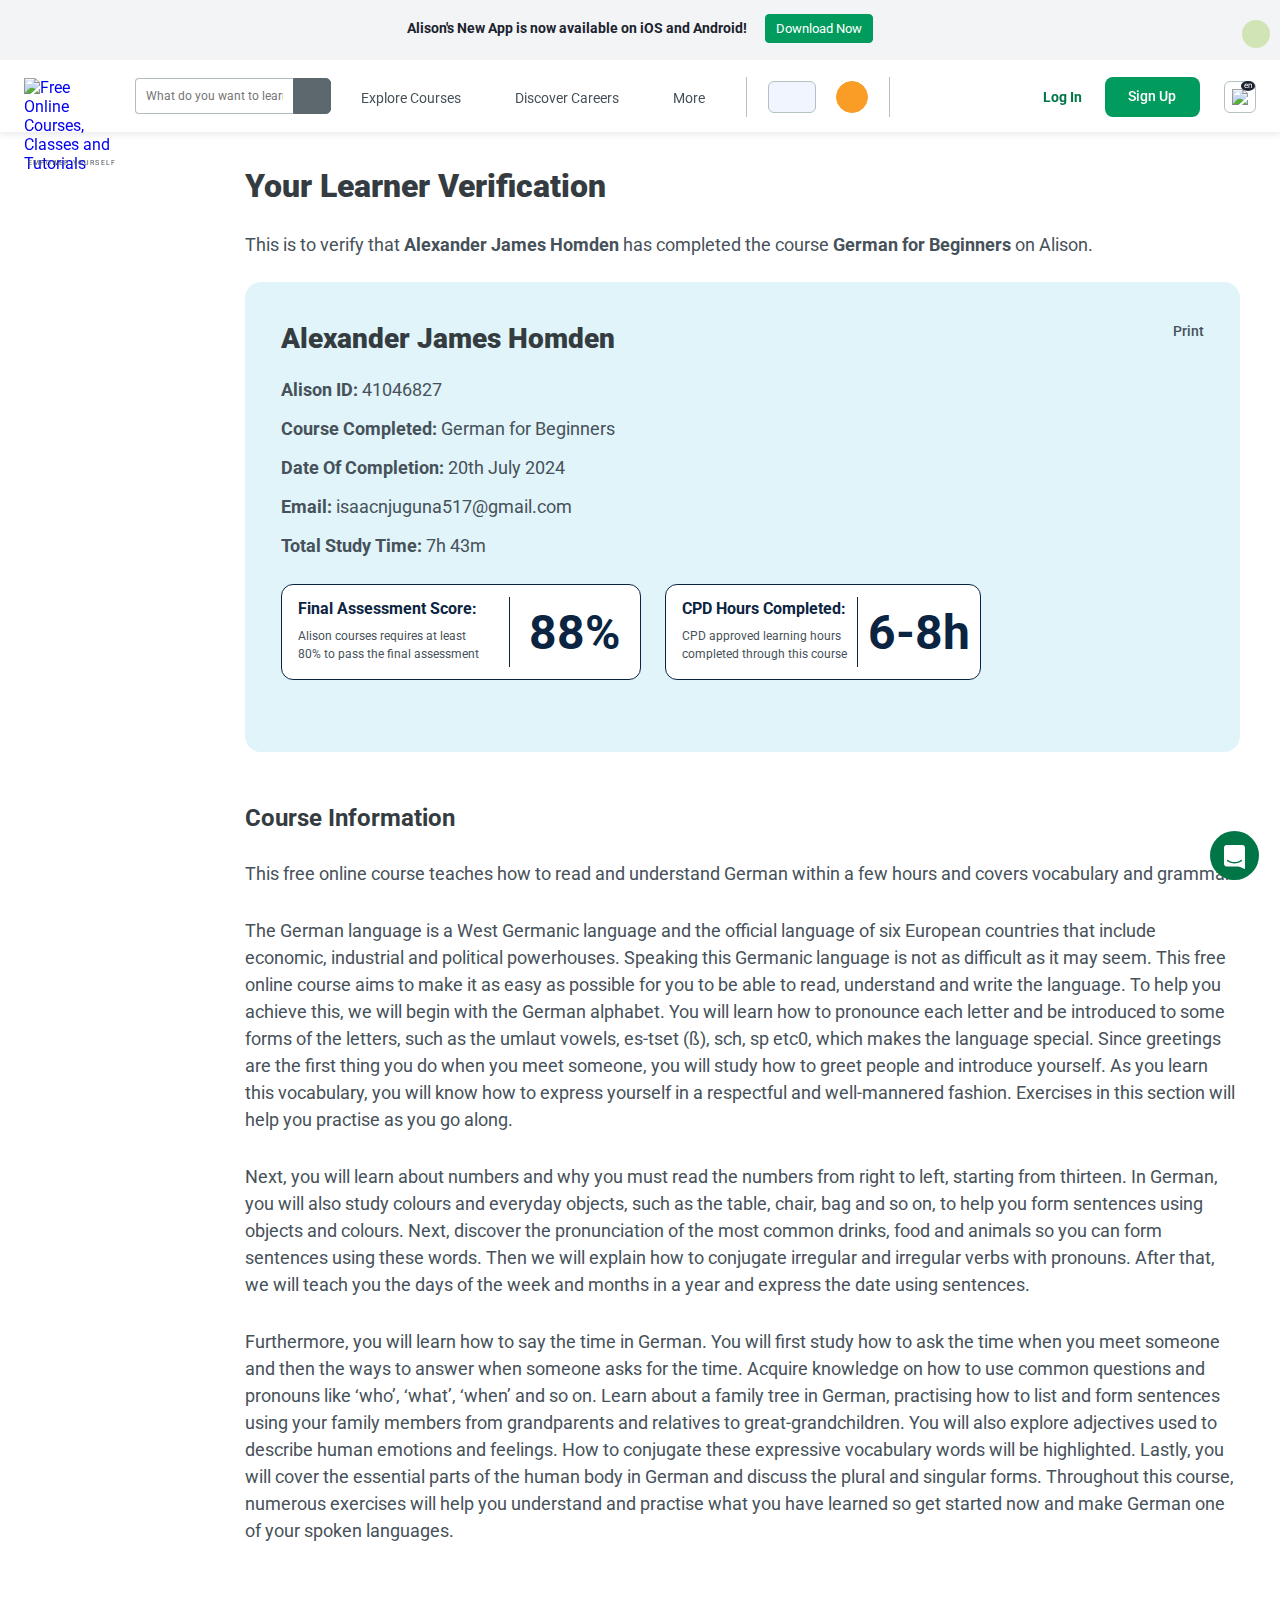
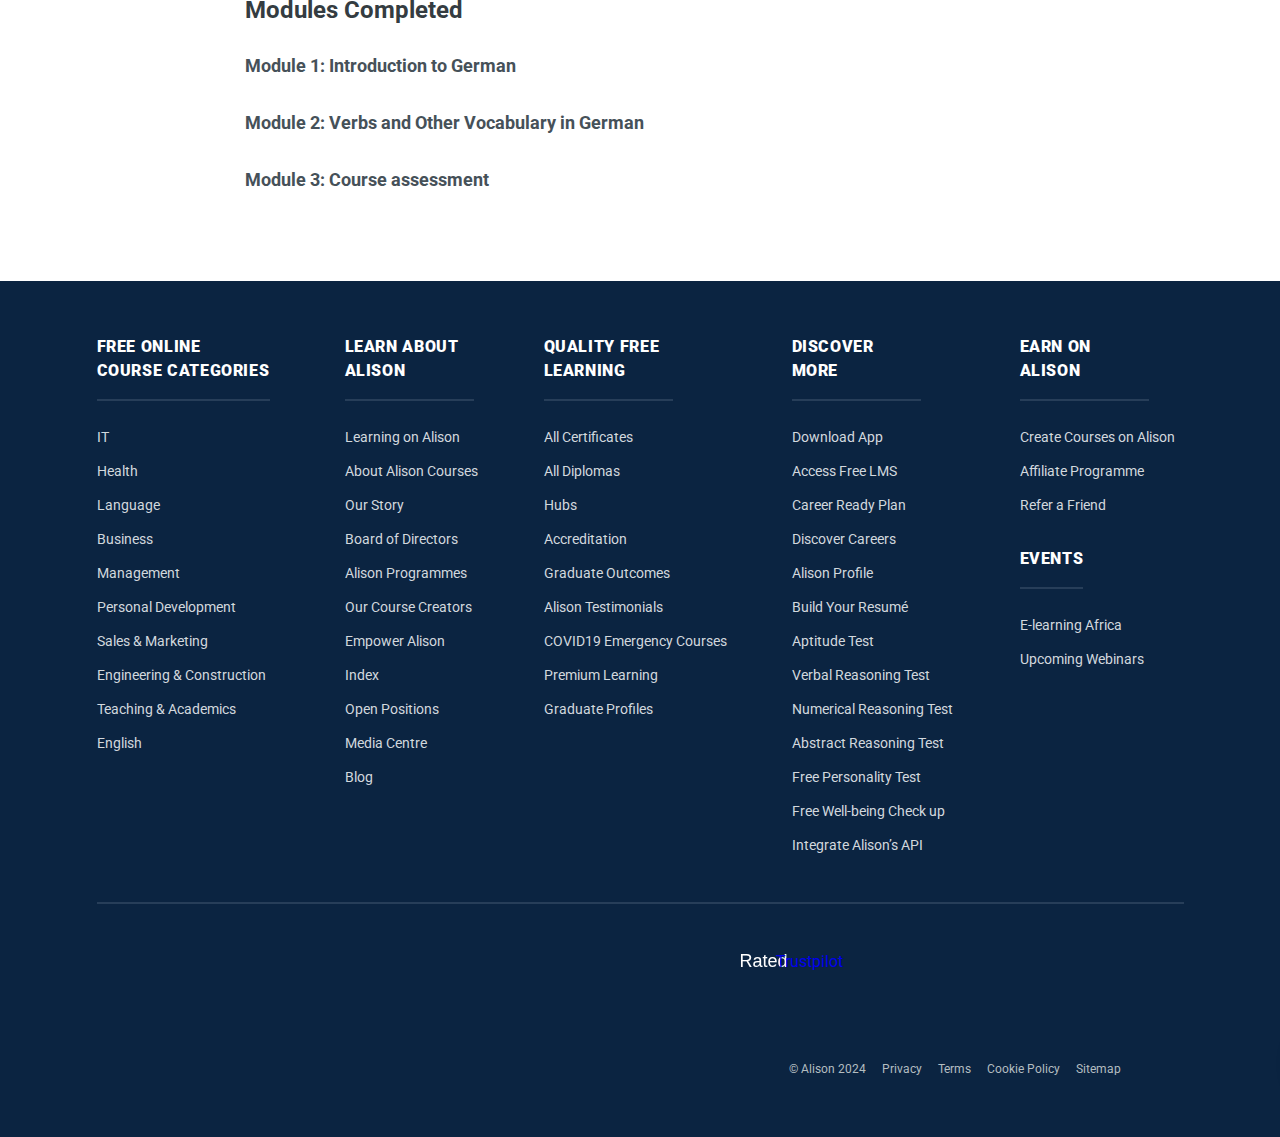
==== commit a1d4bd78: "Update 14e29a592a.html" ====
--- a/alison.com/certification/check/14e29a592a.html
+++ b/alison.com/certification/check/14e29a592a.html
@@ -1,7 +1,7 @@
 <!doctype html><html lang="en">
 <!-- Mirrored from alison.com/certification/check/14e29a592a by HTTrack Website Copier/3.x [XR&CO'2014], Wed, 30 Oct 2024 13:21:03 GMT -->
 <!-- Added by HTTrack --><meta http-equiv="content-type" content="text/html;charset=UTF-8" /><!-- /Added by HTTrack -->
-<head><link rel="preconnect" href="https://cdn01.alison-static.net/" crossorigin><link rel="preconnect" href="https://api.alison.com/" crossorigin><link rel="preconnect" href="https://www.googletagmanager.com/"><link rel="preconnect" href="https://www.google-analytics.com/"><link rel="preconnect" href="https://pagead2.googlesyndication.com/"><link rel="dns-prefetch" href="https://cdn01.alison-static.net/"><link rel="dns-prefetch" href="https://api.alison.com/"><link rel="preload" as="script" href="../../html/vendor/js/jquery-3.6.4.min.js"><link rel="preload" as="script" href="../../../cdn01.alison-static.net/public/html/vendor/js/slick.js"><link rel="preload" as="script" href="../../html/vendor/js/handlebars.runtime-v4.4.3.js"><link rel="preload" as="script" href="../../html/vendor/js/jquery.mCustomScrollbar-alt.min.js"><link rel="preload" href="../../html/site/css/main3ead.css?id=1e5dae5fa066d85fd97c191f8c6cdd88" as="style"><link rel="preload" fetchpriority="high" as="image" href="../../../cdn01.alison-static.net/courses/4338/alison_courseware_intro_4338.jpg" type="image/jpg"><link rel="preload" href="https://fonts.googleapis.com/css2?family=Roboto:wght@400;500;700;900&amp;display=swap" as="font" crossorigin="anonymous"><link rel="preload" href="https://cdn01.alison-static.net/public/html/site/css/fonts/icomoon.woff2?tqrihg" as="font" crossorigin="anonymous"><link rel="dns-prefetch" href="https://accounts.google.com/"><link rel="dns-prefetch" href="https://adservice.google.com/"><link rel="dns-prefetch" href="https://adservice.google.ie/"><link rel="dns-prefetch" href="https://analytics.tiktok.com/"><link rel="dns-prefetch" href="https://ajax.cloudflare.com/"><link rel="dns-prefetch" href="https://alison.pxf.io/"><link rel="dns-prefetch" href="https://api-3t.paypal.com/"><link rel="dns-prefetch" href="https://api.paypal.com/"><link rel="dns-prefetch" href="https://api.stripe.com/"><link rel="dns-prefetch" href="https://api.trafficguard.ai/"><link rel="dns-prefetch" href="https://apis.google.com/"><link rel="dns-prefetch" href="https://assetscdn-wchat.freshchat.com/"><link rel="dns-prefetch" href="https://bam-cell.nr-data.net/"><link rel="dns-prefetch" href="https://bam.nr-data.net/"><link rel="dns-prefetch" href="https://bat.bing.com/"><link rel="dns-prefetch" href="../../../securepubads.g.doubleclick.net/tag/js/f.txt"><link rel="dns-prefetch" href="https://cdn.taboola.com/"><link rel="dns-prefetch" href="https://connect.facebook.net/"><link rel="dns-prefetch" href="https://ct.pinterest.com/"><link rel="dns-prefetch" href="https://facebook.com/"><link rel="dns-prefetch" href="https://fonts.gstatic.com/"><link rel="dns-prefetch" href="https://gdc.indeed.com/"><link rel="dns-prefetch" href="https://gdc.indeed.com/"><link rel="dns-prefetch" href="https://google.ca/"><link rel="dns-prefetch" href="https://google.com/"><link rel="dns-prefetch" href="https://googleadservices.com/"><link rel="dns-prefetch" href="https://googleads.g.doubleclick.net/"><link rel="dns-prefetch" href="https://googletagservices.com/"><link rel="dns-prefetch" href="https://gstatic.com/"><link rel="dns-prefetch" href="https://iid.googleapis.com/"><link rel="dns-prefetch" href="https://i.ytimg.com/"><link rel="dns-prefetch" href="https://js-agent.newrelic.com/"><link rel="dns-prefetch" href="https://logs-01.loggly.com/"><link rel="dns-prefetch" href="https://p.adsymptotic.com/"><link rel="dns-prefetch" href="https://partner.googleadservices.com/"><link rel="dns-prefetch" href="https://px.ads.linkedin.com/"><link rel="dns-prefetch" href="https://s.pinimg.com/"><link rel="dns-prefetch" href="https://ssl.google-analytics.com/"><link rel="dns-prefetch" href="https://ssl.gstatic.com/"><link rel="dns-prefetch" href="https://static.cloudflareinsights.com/"><link rel="dns-prefetch" href="https://tgtag.io/"><link rel="dns-prefetch" href="https://tpc.googlesyndication.com/"><link rel="dns-prefetch" href="https://www.facebook.com/"><link rel="dns-prefetch" href="https://www.google.com/"><link rel="dns-prefetch" href="https://www.googleapis.com/"><link rel="dns-prefetch" href="https://www.gstatic.com/"><link rel="dns-prefetch" href="https://www.facebook.com/"><link rel="dns-prefetch" href="https://www.redditstatic.com/"><link rel="dns-prefetch" href="https://pagead2.googlesyndication.com/"><script> const authCheck = parseInt(""); if (authCheck) { sessionStorage.setItem('auth', 'true'); } else { sessionStorage.removeItem('auth'); sessionStorage.removeItem('user'); } </script><script> let log = console.log; console.log = function(){} </script><script> window.alison_user = false; window.dataLayer = window.dataLayer || []; var localDataLayer = {}; if(typeof localStorage !== "undefined" && localStorage.getItem('original_acquisition')){ localDataLayer.original_acquisiton = localStorage.getItem('original_acquisition'); } localDataLayer.is_country_gdpr = false; if(localStorage.getItem('user_click_source')){ localDataLayer.user_click_source = localStorage.getItem('user_click_source'); if(localStorage.getItem('user_carousel_source')){ localDataLayer.user_click_source = localStorage.getItem('user_carousel_source'); } } dataLayer.push(localDataLayer); </script><script> (function(w,d,s,l,i){w[l]=w[l]||[];w[l].push({'gtm.start': new Date().getTime(),event:'gtm.js'});var f=d.getElementsByTagName(s)[0], j=d.createElement(s),dl=l!='dataLayer'?'&l='+l:'';j.async=true;j.src= '../../../www.googletagmanager.com/gtm5445.js?id='+i+dl;f.parentNode.insertBefore(j,f); })(window,document,'script','dataLayer','GTM-TWDV2Z');</script><script> function passiveScroll(){ jQuery.event.special.touchstart = { setup: function( _, ns, handle ) { this.addEventListener("touchstart", handle, { passive: !ns.includes("noPreventDefault") }); } }; jQuery.event.special.touchmove = { setup: function( _, ns, handle ) { this.addEventListener("touchmove", handle, { passive: !ns.includes("noPreventDefault") }); } }; jQuery.event.special.wheel = { setup: function( _, ns, handle ){ this.addEventListener("wheel", handle, { passive: true }); } }; jQuery.event.special.mousewheel = { setup: function( _, ns, handle ){ this.addEventListener("mousewheel", handle, { passive: true }); } }; ajaxSettings(); } var fcmActive = '1'; function extendFunctionality(){ document.addEventListener('lazybeforeunveil', function(e){ let bg = e.target.getAttribute('data-bg'); if(bg){ e.target.style.backgroundImage = 'url(' + bg + ')'; return; } if(e.target.nodeName === 'PICTURE'){ let lazy_img = e.target.querySelector('img'), lazy_src = e.target.querySelectorAll('source'); lazy_src.forEach((e) => { e.setAttribute('srcset', e.getAttribute('data-srcset')); }); lazy_img.setAttribute('src', lazy_img.getAttribute('data-src')); } }); } function ajaxSettings(){ $.ajaxSetup({ headers: { 'X-CSRF-Token': '3QvW7WCG7gw9SjI0IXI3MUW1C96jOoPRedVy753e', 'Authorization': 'Cookie NBEPp1ZE87gTQgPaioE3d9MPrQRdRuPh2pxW5o83', }, }); } </script><script src="../../html/vendor/js/jquery-3.6.4.min.js" onload="passiveScroll()"></script><script defer src="../../../www.gstatic.com/firebasejs/5.10.1/firebase-app.js"></script><script defer src="../../../www.gstatic.com/firebasejs/5.10.1/firebase-messaging.js" onload="fcm()"></script><style> .lazyload:not(.lazyload-bg), .lazyloading { opacity: 0; } .lazyloaded { opacity: 1 !important; transition: opacity 500ms; } </style><script defer src="../../../cdn01.alison-static.net/public/html/vendor/js/lazysizes.minf195.js?v=2.1" onload="extendFunctionality()"></script><link rel="manifest" href="https://alison.com/manifest.json"><meta charset="utf-8"><title> Free Online Courses from the World’s Top Publishers </title><meta name="keywords" content="alison, free online courses, free online training, learning, education"/><meta name="description" content="Join 40 million learners and explore 5000+ free online courses from top publishers. Alison is the leading provider of free online classes & online learning."/><meta property="og:title" content="Free Online Courses & Online Learning from Alison"/><meta property="og:type" content="website"/><meta name="twitter:image" content="https://cdn01.alison-static.net/public/html/site/img/sharing/alison-share__1716383819639.png"><meta property="og:image" content="https://cdn01.alison-static.net/public/html/site/img/sharing/alison-share__1716383819639.png"><meta property="og:url" content="https://alison.com/certification/check/14e29a592a"/><meta property="og:description" content="Join 40 million learners and explore 5000+ free online courses from top publishers. Alison is the leading provider of free online classes & online learning."/><meta name="twitter:card" content="summary"><meta name="twitter:site" content="@AlisonCourses"><meta name="twitter:creator" content="@AlisonCourses"><meta name="twitter:url" content="https://alison.com/certification/check/14e29a592a"><meta name="twitter:title" content="Free Online Courses & Online Learning from Alison"><meta name="twitter:description" content="Join 40 million learners and explore 5000+ free online courses from top publishers. Alison is the leading provider of free online classes & online learning."><meta name="csrf-token" content="3QvW7WCG7gw9SjI0IXI3MUW1C96jOoPRedVy753e"><meta name="viewport" content="width=device-width, initial-scale=1"><link rel="canonical" href="14e29a592a.html" /><link rel="alternate" href="14e29a592a.html" hreflang="x-default" /><link rel="alternate" href="14e29a592a.html" hreflang="en" /><link rel="alternate" href="https://alison.com/es/certificación/selección/14e29a592a" hreflang="es" /><link rel="alternate" href="https://alison.com/fr/certification/vérification/14e29a592a" hreflang="fr" /><link rel="alternate" href="https://alison.com/it/certificazione/controllo/14e29a592a" hreflang="it" /><link rel="alternate" href="https://alison.com/pt-BR/certificação/seleção/14e29a592a" hreflang="pt-br" /><meta name="robots" content="noindex" /><script async data-overlays="bottom" src="../../../pagead2.googlesyndication.com/pagead/js/f.txt"></script><link rel="icon" type="image/png" href="../../../cdn01.alison-static.net/public/html/vendor/img/favicon/favicon-16x16.png" sizes="16x16" /><link rel="apple-touch-icon" sizes="180x180" href="../../../cdn01.alison-static.net/public/html/vendor/img/favicon/apple-touch-icon.png"><link rel="icon" type="image/png" sizes="32x32" href="../../../cdn01.alison-static.net/public/html/vendor/img/favicon/favicon-32x32.png"><link rel="manifest" href="https://cdn01.alison-static.net/public/html/vendor/img/favicon/manifest.json"><link rel="mask-icon" href="https://cdn01.alison-static.net/public/html/vendor/img/favicon/safari-pinned-tab.svg" color="#5bbad5"><meta name="theme-color" content="#ffffff"><script type='text/javascript'> window.smartlook||(function(d) { var o=smartlook=function(){ o.api.push(arguments);},h=d.getElementsByTagName('head')[0]; var c=d.createElement('script');o.api=new Array();c.async=true;c.type='text/javascript'; c.charset='utf-8';c.src='../../../web-sdk.smartlook.com/recorder.js';h.appendChild(c); })(document); smartlook('init', '433ed928b8353c0fea826ee5a8dea3a7fb55720d', { region: 'eu' }); </script><script type="text/javascript" src="../../../widget.trustpilot.com/bootstrap/v5/tp.widget.bootstrap.min.js" async></script><script> var language = "en";</script><link rel="stylesheet" href="../../html/site/css/main3ead.css?id=1e5dae5fa066d85fd97c191f8c6cdd88"><link rel="preload" href="../../html/site/css/iconfont.css" as="style" onload="this.onload=null;this.rel='stylesheet'"><link rel="stylesheet" href="../../html/site/css/two-column-template.css"><link rel="stylesheet" href="../../html/site/css/cert-check.css"></head><body class="" data-api_endpoint="https://api.alison.com/v0.1" data-gclient_id="70245126531-aq99q60am7odbhgs779chq4abegbrlj9.apps.googleusercontent.com" data-in_sync="true" data-site_ads="true" ><noscript><iframe src="https://www.googletagmanager.com/ns.html?id=GTM-TWDV2Z" height="0" width="0" style="display:none;visibility:hidden" ></iframe></noscript><div class="loading" style="display: none"><img class="lazyload" data-src="https://cdn01.alison-static.net/public/html/site/img/loader.gif" width="208" height="208" alt="Loading"></div><div class="messages-q" style="position: fixed;right: 10px;bottom: 0;max-width: 420px;width: 100%;height: 100%;display: none;pointer-events: none; z-index: 99999"></div></div><section id="header-outer" class="header__outer "><header class=" announcement-active sale-active " ><div id="announcement" class="announcement active header__banner" style="background-color: #F3F4F6;opacity: 0;min-height: 60px;"><div class="wrapper" style="max-width: 900px;"><style>.announcement{ color: #1c232e;}.announcement a{ display: inline-block;}.announcement .wrapper p{ max-width: 85%; margin: 0 auto;}.announcement p [class*="icon"]{ font-size: 22px; position: relative; top: 4px; color: #83C11F; margin: 0 10px; font-weight: bold;}.announcement .close{ width: 28px; background: rgba(131, 193, 31, 0.3); border-radius: 100%; height: 28px; color: #83C11F; text-align: center; padding: 5px 0 0; margin: -11px 0 0;}@media all and (max-width:1018px){.announcement p [class*="icon"]:last-child{display:none;}.announcement .wrapper a.btn { display: table; margin: 19px auto 0; color: #1c232e !important;}}</style><p><span class="icon-mobile-applications"></span> Alison's New App is now available on iOS and Android! <a target="_blank" rel="nofollow" href="https://alisonmobile.page.link/homepage" class="btn btn-green" title=""> Download Now </a><span class="icon-mobile-applications"></span></p></div><a href="#" class="close" style="margin-top: -10px;position: absolute;right: 10px;top: 50%;"><span class="icon-cross"></span></a></div><script> sale_id = "0";</script><script> const days_label = [ 'Sunday', 'Monday', 'Tuesday', 'Wednesday', 'Thursday', 'Friday', 'Saturday']; let bought, ls_item = localStorage.getItem('popup_banner_' + sale_id + '_closed_at'), banner_type = document.getElementById('announcement') ? 'announcement' : 'sale', s_banner = document.getElementById(banner_type), body = document.querySelector('body'), popup_active = false, le_timer; function openBanner(){ if(document.getElementById(banner_type) !== null){ document.getElementById(banner_type).style.opacity = 1; } if(!popup_active) { document.querySelector('body').className += ' sale-active' + (banner_type === 'announcement' ? ' announcement-active' : ''); } } function activatePopup() { if(!localStorage.getItem('popup_' + sale_id + '_logged_out')){ showPopup(); } } function showPopup(){ $('.pop__overlay, .sale-pop').show(); if ($(window).width() < 769) { if($('.pop__overlay').length > 0){ popup_active = true; s_banner.parentNode.removeChild(s_banner); $('header').removeClass('sale-active', 'announcement-active'); $('body').removeClass('sale-active'); } } } function LETImer(){ let interval = 300000; if(!localStorage.endTime){ localStorage.endTime = +new Date + interval; } le_timer = setInterval(function() { let remaining = localStorage.endTime - new Date; if( remaining < 0 ) { showPopup(); } }, 100); } if(bought === null){ if (ls_item) { let targetStorage = $('.loggedin').length > 0 ? 'popup_banner_' + sale_id + '_closed_at' : 'popup_' + sale_id + '_logged_out', storageDate = parseInt(targetStorage), date = new Date(storageDate * 1000), today = new Date(); if((days_label[date.getDay()] === 'Thursday' && days_label[today.getDay()] === 'Friday') || (days_label[date.getDay()] !== 'Friday' && Math.floor(((Date.now() / 1000) - storageDate) / (3600*24)) >= 3)){ localStorage.removeItem('popup_banner_' + sale_id + '_closed_at'); localStorage.removeItem('popup_' + sale_id + '_logged_out'); activatePopup(); } else{ $('.pop__overlay, .sale-pop').remove(); } } else { activatePopup(); } } if(typeof localStorage !== 'undefined') { let header_simple = document.getElementById('header-simple'); if(header_simple && banner_type === 'sale'){ s_banner.className += ' sale-banner-shop'; } if (localStorage.getItem(banner_type+'_banner_' + sale_id + '_closed_at') && !header_simple) { let storageDate = parseInt(localStorage.getItem(banner_type+'_banner_' + sale_id + '_closed_at')); if (Math.floor(((Date.now() / 1000) - storageDate) / (3600*24)) >= 3) { openBanner(); } else{ s_banner.parentNode.removeChild(s_banner); document.querySelector('header').classList.remove('sale-active', 'announcement-active'); document.querySelector('body').classList.remove('sale-active'); } } else { openBanner(); } } </script><div class="header"><div class="header__search"><div class="for-mobile header__search-nav" style="display:none;"><span class="icon-nb-menu"></span><span class="icon-search"></span><div class="lms-b lms-b--nr"><div id="lms-b--non-registered" data-user-type="G" class="lms-b__button lms-b__button--nr">LMS</div><div class="lms-b__menu lms-b__menu--nr" style="display: none"><div class="lms-b__inner lms-b__inner--nr"><h6>Are you a business or organisation seeking to train and upskill your employees?</h6><div class="flms-banner-img"><img class="lazyload" data-src="/html/site/img/header/flms-popup-img.svg" alt="Free LMS Programme"></div><p>If yes, check out Alison’s Free LMS here!</p><div class="flms-but"><a href="#0" class="btn-flms btn-flms--blank no-flex-shrink">Not For Me</a><a href="https://alison.com/lms" class="btn-flms btn-flms--green no-flex-shrink">Yes</a></div></div></div></div></div><a href="https://alison.com/" id="alison_logo" class="logo"><img width="117" height="40" src="https://cdn01.alison-static.net/public/html/site/img/header/alison-free-courses.svg" alt="Free Online Courses, Classes and Tutorials"></a><div class="header__search-input"><div class="search-container "><form method="GET" action="https://alison.com/courses" accept-charset="UTF-8" id="header-search-form"><input maxlength="200" autocomplete="off" placeholder="What do you want to learn?" class="autocomplete_field" id="autocomplete" name="query" type="text"><button type="submit" id="search_icon" class="btn btn-warning btn-fla"><span class="icon-search" style="pointer-events: none;"></span></button></form></div></div></div><div class="header__nav nav"><div class="for-desktop"><div class="nav__item nav__item--b nav__item--dd nav__item--hover"><a href="#" data-type="categories" class="load-dropdown" title="Explore Courses"> Explore Courses <span class="icon-vertical-dropdown-icon"></span></a><div class="nav__dd nav__dd--cats nav__dd--cols" style="display: none"><a href="https://alison.com/diploma-courses" title="Earn a Diploma"> header.all_diploma_courses </a><a href="https://alison.com/certificate-courses" title="Certificates"><h5>header.all_certificate_courses</h5></a><a data-code="it" data-id="1" data-slug="it" data-name="IT" href="https://alison.com/courses/it" title="IT Courses"><h5>IT</h5><span class="course-amount">(1,168 Courses)</span></a><a data-code="health" data-id="31" data-slug="health" data-name="Health" href="https://alison.com/courses/health" title="Health Courses"><h5>Health</h5><span class="course-amount">(937 Courses)</span></a><a data-code="language" data-id="15" data-slug="language" data-name="Language" href="https://alison.com/courses/language" title="Language Courses"><h5>Language</h5><span class="course-amount">(310 Courses)</span></a><a data-code="business" data-id="51" data-slug="business" data-name="Business" href="https://alison.com/courses/business" title="Business Courses"><h5>Business</h5><span class="course-amount">(1,609 Courses)</span></a><a data-code="management" data-id="109" data-slug="management" data-name="Management" href="https://alison.com/courses/management" title="Management Courses"><h5>Management</h5><span class="course-amount">(959 Courses)</span></a><a data-code="personal-development" data-id="45" data-slug="personal-development" data-name="Personal Development" href="https://alison.com/courses/personal-development" title="Personal Development Courses"><h5>Personal Development</h5><span class="course-amount">(1,246 Courses)</span></a><a data-code="marketing" data-id="79" data-slug="marketing" data-name="Sales &amp; Marketing" href="https://alison.com/courses/marketing" title="Sales &amp; Marketing Courses"><h5>Sales &amp; Marketing</h5><span class="course-amount">(416 Courses)</span></a><a data-code="engineering" data-id="99" data-slug="engineering" data-name="Engineering &amp; Construction" href="https://alison.com/courses/engineering" title="Engineering &amp; Construction Courses"><h5>Engineering &amp; Construction</h5><span class="course-amount">(782 Courses)</span></a><a data-code="education" data-id="41" data-slug="education" data-name="Teaching &amp; Academics" href="https://alison.com/courses/education" title="Teaching &amp; Academics Courses"><h5>Teaching &amp; Academics</h5><span class="course-amount">(1,509 Courses)</span></a></div></div><div class="nav__item nav__item--b nav__item--dd nav__item--hover"><a href="#" data-type="careers" class="load-dropdown" title="Discover Careers"> Discover Careers <span class="icon-vertical-dropdown-icon"></span></a><div class="nav__dd nav__dd--career nav__dd--cols" style="display: none"><a data-slug="health" data-img="health.svg" href="https://alison.com/careers/health" title="Health Science Careers"> Health Science <br><span class="course-amount">(162 Careers)</span></a><a data-slug="finance" data-img="finance.svg" href="https://alison.com/careers/finance" title="Finance Careers"> Finance <br><span class="course-amount">(62 Careers)</span></a><a data-slug="it" data-img="it.svg" href="https://alison.com/careers/it" title="Information Technology Careers"> Information Technology <br><span class="course-amount">(57 Careers)</span></a><a data-slug="education" data-img="education.svg" href="https://alison.com/careers/education" title="Education and Training Careers"> Education and Training <br><span class="course-amount">(57 Careers)</span></a><a data-slug="management" data-img="management.svg" href="https://alison.com/careers/management" title="Business Management and Administration Careers"> Business Management and Administration <br><span class="course-amount">(57 Careers)</span></a><a data-slug="marketing" data-img="marketing.svg" href="https://alison.com/careers/marketing" title="Marketing, Sales, and Service Careers"> Marketing, Sales, and Service <br><span class="course-amount">(48 Careers)</span></a><a data-slug="agriculture-food-and-natural-resources" data-img="agriculture-food-and-natural-resources.svg" href="https://alison.com/careers/agriculture-food-and-natural-resources" title="Agriculture, Food, and Natural Resources Careers"> Agriculture, Food, and Natural Resources <br><span class="course-amount">(37 Careers)</span></a><a data-slug="hospitality" data-img="hospitality.svg" href="https://alison.com/careers/hospitality" title="Hospitality and Tourism Careers"> Hospitality and Tourism <br><span class="course-amount">(34 Careers)</span></a><a data-slug="stem" data-img="stem.svg" href="https://alison.com/careers/stem" title="Science, Technology, Engineering, and Mathematics Careers"> Science, Technology, Engineering, and Mathematics <br><span class="course-amount">(111 Careers)</span></a><a data-slug="architecture" data-img="architecture.svg" href="https://alison.com/careers/architecture" title="Architecture and Construction Careers"> Architecture and Construction <br><span class="course-amount">(35 Careers)</span></a><a data-slug="government" data-img="government.svg" href="https://alison.com/careers/government" title="Government and Public Administration Careers"> Government and Public Administration <br><span class="course-amount">(14 Careers)</span></a><a data-slug="security" data-img="security.svg" href="https://alison.com/careers/security" title="Law, Public Safety, Corrections, and Security Careers"> Law, Public Safety, Corrections, and Security <br><span class="course-amount">(80 Careers)</span></a><a data-slug="manufacturing" data-img="manufacturing.svg" href="https://alison.com/careers/manufacturing" title="Manufacturing Careers"> Manufacturing <br><span class="course-amount">(15 Careers)</span></a><a data-slug="distribution" data-img="distribution.svg" href="https://alison.com/careers/distribution" title="Transportation, Distribution, and Logistics Careers"> Transportation, Distribution, and Logistics <br><span class="course-amount">(37 Careers)</span></a><a data-slug="human-services" data-img="human-services.svg" href="https://alison.com/careers/human-services" title="Human Services Careers"> Human Services <br><span class="course-amount">(55 Careers)</span></a><a data-slug="arts" data-img="arts.svg" href="https://alison.com/careers/arts" title="Arts, Audio/Video Technology, and Communications Careers"> Arts, Audio/Video Technology, and Communications <br><span class="course-amount">(124 Careers)</span></a></div></div><div class="nav__item nav__item--dd nav__item--hover"><a href="#" class="load-dropdown" data-type="more" title="More">More <span class="icon-vertical-dropdown-icon"></span></a></div><div class="nav__section"><div id="lms-b--non-registered" class="lms-b lms-b--nr" data-user-type="G"><div id="lms-b--nr" class="lms-b__button lms-b__button--nr">LMS</div><div class="lms-b__menu lms-b__menu--nr" style="display: none"><div class="lms-b__inner lms-b__inner--nr"><h6>Are you a business or organisation seeking to train and upskill your employees?</h6><div class="flms-banner-img"><img class="lazyload" data-src="/html/site/img/header/flms-popup-img.svg" alt="Free LMS Programme"></div><p>If yes, check out Alison’s Free LMS here!</p><div class="flms-but"><a href="#0" class="btn-flms btn-flms--blank no-flex-shrink">Not For Me</a><a href="https://alison.com/lms" class="btn-flms btn-flms--green no-flex-shrink">Yes</a></div></div></div></div><span class="q-aff" ><span class="coin"><span class="front"></span><span class="back"></span></span><div class="aff"><div class="aff__message aff__message--not-affiliate" style="display:none;"><span class="icon-cross2 aff__close"></span><img class="lazyload" data-src="https://alison.com/html/site/img/affiliates/not-affiliate.svg" /><div class="aff__text"><p> Become an Alison Affiliate in one click, and start earning money by sharing any page on the Alison website. </p><a class="aff__btn" href="https://alison.com/affiliates/learn-to-earn">Become an Affiliate</a></div></div></div></span></div></div><div class="for-mobile" style="display: none"><span class="nav__item nav__item--dd nav__item--user-menu"></span></div></div><div class="head__u head__u--out login-links nav"><span class="q-aff" ><span class="coin"><span class="front"></span><span class="back"></span></span><div class="aff"><div class="aff__message aff__message--not-affiliate" style="display:none;"><span class="icon-cross2 aff__close"></span><img class="lazyload" data-src="https://alison.com/html/site/img/affiliates/not-affiliate.svg" /><div class="aff__text"><p> Become an Alison Affiliate in one click, and start earning money by sharing any page on the Alison website. </p><a class="aff__btn" href="https://alison.com/affiliates/learn-to-earn">Become an Affiliate</a></div></div></div></span><div class="login-links"><a class="link login-button login-mobile" href="https://alison.com/login"> Log In<span>&nbsp;</span></a><a href="https://alison.com/register" class="link head__u-register shine"> Sign Up </a></div><span class="nav__item nav__item--dd nav__item--slide nav__item--languages activate-dropdown "><span class="language-icon"><img src="https://alison.com/html/site/img/header/world.svg" class="lazyload" /><span class="language"> en </span></span><div class="nav__dd nav__dd--slide nav__dd--languages" style="display: none" ><ul><li class="border-bottom extra-padding subnav-back" style="display: none" ><span class="icon-arrow-thin-right"></span> Change Language </li><li class="selected" ><a rel="alternate" hreflang="en" href="14e29a592a.html"><span><img class="lazyload" data-src="https://cdn01.alison-static.net/public/html/site/img/header/en.svg" alt="English Language Select"/></span> English </a></li><li ><a rel="alternate" hreflang="es" href="https://alison.com/es/certificación/selección/14e29a592a"><span><img class="lazyload" data-src="https://cdn01.alison-static.net/public/html/site/img/header/es.svg" alt="Spanish Language Select"/></span> Spanish </a></li><li ><a rel="alternate" hreflang="fr" href="https://alison.com/fr/certification/vérification/14e29a592a"><span><img class="lazyload" data-src="https://cdn01.alison-static.net/public/html/site/img/header/fr.svg" alt="French Language Select"/></span> French </a></li><li ><a rel="alternate" hreflang="it" href="https://alison.com/it/certificazione/controllo/14e29a592a"><span><img class="lazyload" data-src="https://cdn01.alison-static.net/public/html/site/img/header/it.svg" alt="Italian Language Select"/></span> Italian </a></li><li ><a rel="alternate" hreflang="pt-BR" href="https://alison.com/pt-BR/certificação/seleção/14e29a592a"><span><img class="lazyload" data-src="https://cdn01.alison-static.net/public/html/site/img/header/pt-BR.svg" alt="Brazilian Portuguese Language Select"/></span> Brazilian Portuguese </a></li></ul></div></span></div></div></header><div class="body-padding "></div><div class="darken" style="display: none"></div></section><div class="aff-over" style="display:none;"></div><div id="cert-check" ><div class="full-width-wrapper center-content "><div class="col-md-12 content-section"><h1>Your Learner Verification</h1><p> This is to verify that <span class="blue-label">Alexander James Homden</span> has completed the course <span>German for Beginners</span> on Alison. </p><div class="cert-check__row one"><div class="cert-check__print"><a target="_blank" href="https://alison.com/certification/print/41046827/14e29a592a" class="print"><i class="icon-print"></i><p>Print</p></a></div><h3>Alexander James Homden</h3><p><span>Alison ID:</span> 41046827 </p><p><span>Course Completed:</span> German for Beginners</p><p><span>Date Of Completion:</span> 20th July 2024</p><p><span>Email:</span> <a isaacnjuguna517@gmail.com </a></p><p><span>Total Study Time:</span> 7h 43m</p><div class="boxes-wrapper"><div class="box"><div class="left"><h6>Final Assessment Score:</h6><p>Alison courses requires at least <br>80% to pass the final assessment</p></div><div class="right">88%</div></div><div class="box"><div class="left"><h6>CPD Hours Completed:</h6><p>CPD approved learning hours <br>completed through this course</p></div><div class="right"> 6-8h </div></div></div></div><h2>Course Information</h2><div class="cert-check__row"><div class="course-description"><p>This free online course teaches how to read and understand German within a few hours and covers vocabulary and grammar.</p><p><p>The German language is a West Germanic language and the official language of six European countries that include economic, industrial and political powerhouses. Speaking this Germanic language is not as difficult as it may seem. This free online course aims to make it as easy as possible for you to be able to read, understand and write the language. To help you achieve this, we will begin with the German alphabet. You will learn how to pronounce each letter and be introduced to some forms of the letters, such as the umlaut vowels, es-tset (ß), sch, sp etc0, which makes the language special. Since greetings are the first thing you do when you meet someone, you will study how to greet people and introduce yourself. As you learn this vocabulary, you will know how to express yourself in a respectful and well-mannered fashion. Exercises in this section will help you practise as you go along.</p><p>Next, you will learn about numbers and why you must read the numbers from right to left, starting from thirteen. In German, you will also study colours and everyday objects, such as the table, chair, bag and so on, to help you form sentences using objects and colours. Next, discover the pronunciation of the most common drinks, food and animals so you can form sentences using these words. Then we will explain how to conjugate irregular and irregular verbs with pronouns. After that, we will teach you the days of the week and months in a year and express the date using sentences.</p><p>Furthermore, you will learn how to say the time in German. You will first study how to ask the time when you meet someone and then the ways to answer when someone asks for the time. Acquire knowledge on how to use common questions and pronouns like ‘who’, ‘what’, ‘when’ and so on. Learn about a family tree in German, practising how to list and form sentences using your family members from grandparents and relatives to great-grandchildren. You will also explore adjectives used to describe human emotions and feelings. How to conjugate these expressive vocabulary words will be highlighted. Lastly, you will cover the essential parts of the human body in German and discuss the plural and singular forms. Throughout this course, numerous exercises will help you understand and practise what you have learned so get started now and make German one of your spoken languages.</p></p></div></div><h2>Modules Completed</h2><div class="cert-check__row"><div class="cert-check__text-row"><div class="cert-check__text-content"><span class="cert-check__label">Module 1: </span> Introduction to German </div></div><div class="cert-check__text-row"><div class="cert-check__text-content"><span class="cert-check__label">Module 2: </span> Verbs and Other Vocabulary in German </div></div><div class="cert-check__text-row"><div class="cert-check__text-content"><span class="cert-check__label">Module 3: </span> Course assessment </div></div></div></div><div class="col-md-12 survey-wrapper"><div class="survey-inner"><span class="icon-cross2"></span><h4>Tell us why you need your learner verification?</h4><form class="reason-survey" method="POST"><ul><li><input type="radio" id="academic" name="reason" value="1"><label for="academic">It was requested by my academic institution</label><br></li><li><input type="radio" id="employer" name="reason" value="2"><label for="employer">It was requested by my employer/organisation</label><br></li><li><input type="radio" id="manager" name="reason" value="3"><label for="manager">It was requested by my hiring manager/recruiter </label></li><li><input type="radio" id="other" name="reason" value="4"><label for="other">Other (Please Specify)</label></li><li><textarea name="" placeholder="Type your reason here" disabled></textarea></li><li><button type="submit">Print Your Learner Verification</button></li></ul></form></div></div></div><div class="mobile-cta"></div><div class="img-up"><div class="img-up__inner"><h4>Edit Photo</h4><span class="icon-cross2"></span><div class="img-up__body"><div id="avatar-crop-x"></div><input type="file" id="upload" value="Choose a file" accept="image/*"></div><div class="img-up__button"><button id="save-img">Save</button></div></div></div></div><div class="modal-outer" style="display: none" ><div class="login-modal"><div class=" inner-modal"><div class="login"><div class="login__inner"><div class="login__left"><img class="lazyload" data-src="https://alison.com/html/site/img/login-bg.svg" /><span class="login__head">Empower Yourself For Free</span><p> Join our community of 40 million+ learners, upskill with CPD UK accredited courses, explore career development tools and psychometrics - all for free. </p><div class="login__help"> Having trouble <span class="l_action">Logging In</span>? <a href="#"> Get in touch</a></div></div><div class="login__right"><span class="icon-cross2"></span><div class="login__tabs"><div data-id="register" class=""> Sign Up </div><div data-id="login" class="active"> Log In </div></div><div id="login" class="login__login tab active"><div class="soc-log"><a href="https://alison.com/auth/facebook?redirect_url=https://alison.com/certification/check/14e29a592a&amp;previous_url=https://alison.com&amp;route_name=site.courses.cert-check" rel="nofollow" title="Register/Log In with Facebook"><img alt="Facebook" class="lazyload" data-src="https://alison.com/html/site/img/login/facebook.svg?v=1"/></a><a href="https://alison.com/auth/live?redirect_url=https://alison.com/certification/check/14e29a592a&amp;previous_url=https://alison.com&amp;route_name=site.courses.cert-check" rel="nofollow" title="Register/Log In with Microsoft"><img alt="Microsoft" class="lazyload" data-src="https://alison.com/html/site/img/login/microsoft.svg?v=1"/></a><div id="g_id_onload" data-client_id="70245126531-aq99q60am7odbhgs779chq4abegbrlj9.apps.googleusercontent.com" data-context="signup" data-ux_mode="popup" data-callback="redirectUser" data-auto_prompt="false"></div><a class="g_id_signin google-login" data-type="icon" data-shape="square" data-theme="outline" data-text="signin_with" data-size="large" href="https://alison.com/auth/google?redirect_url=https://alison.com/certification/check/14e29a592a&amp;previous_url=https://alison.com&amp;route_name=site.courses.cert-check" rel="nofollow"></a><a href="https://alison.com/auth/linkedin?redirect_url=https://alison.com/certification/check/14e29a592a&amp;previous_url=https://alison.com&amp;route_name=site.courses.cert-check" rel="nofollow" title="Register/Log In with LinkedIn"><img alt="LinkedIn" class="lazyload" data-src="https://alison.com/html/site/img/login/linkedin.svg?v=1" /></a></div><div class="or-line"><span>or</span></div><div class="form-group"><form method="POST" action="https://alison.com/learner-entry" accept-charset="UTF-8" data-login-form name="login-form"><input name="_token" type="hidden" value="3QvW7WCG7gw9SjI0IXI3MUW1C96jOoPRedVy753e"><div class="input-field "><input class="form-control " placeholder="Email" required name="email" type="email"></div><div class="input-field toggle-parent "><input class="form-control password " placeholder="Password" required autocomplete="off" name="password" type="password" value=""><div class="icon-hide-password password-toggle"></div></div><div class="login__extras"><div><input id="remember" checked="checked" name="remember" type="checkbox" value="1"><label for="remember" class="form-checkbox">Keep me logged in</label></div><a class="login__forgot" href="#"> Forgot Password? </a></div><input name="current" type="hidden" value="14e29a592a.html"><input name="route_name" type="hidden" value="site.courses.cert-check"><div class="login__bottom"><div class="login-form__submit"><input class="submit-login" type="submit" value="Log In"></div><div class="login__toggle"> Don’t have an account? <span data-id="register">Sign Up</span></div><div class="login__as-creator"> Are you a course creator? <a target="_blank" href="https://publishing-v2.alison.com/auth/sign-in">Click Here <span class="icon-view-all-careers-link"></span></a></div></div></form></div></div><div id="register" class="login__register tab "><div class="soc-log"><a href="https://alison.com/auth/facebook?redirect_url=https://alison.com/certification/check/14e29a592a&amp;previous_url=https://alison.com&amp;route_name=site.courses.cert-check" rel="nofollow" title="Register/Log In with Facebook"><img alt="Facebook" class="lazyload" data-src="https://alison.com/html/site/img/login/facebook.svg?v=1"/></a><a href="https://alison.com/auth/live?redirect_url=https://alison.com/certification/check/14e29a592a&amp;previous_url=https://alison.com&amp;route_name=site.courses.cert-check" rel="nofollow" title="Register/Log In with Microsoft"><img alt="Microsoft" class="lazyload" data-src="https://alison.com/html/site/img/login/microsoft.svg?v=1"/></a><div id="g_id_onload" data-client_id="70245126531-aq99q60am7odbhgs779chq4abegbrlj9.apps.googleusercontent.com" data-context="signup" data-ux_mode="popup" data-callback="redirectUser" data-auto_prompt="false"></div><a class="g_id_signin google-login" data-type="icon" data-shape="square" data-theme="outline" data-text="signin_with" data-size="large" href="https://alison.com/auth/google?redirect_url=https://alison.com/certification/check/14e29a592a&amp;previous_url=https://alison.com&amp;route_name=site.courses.cert-check" rel="nofollow"></a><a href="https://alison.com/auth/linkedin?redirect_url=https://alison.com/certification/check/14e29a592a&amp;previous_url=https://alison.com&amp;route_name=site.courses.cert-check" rel="nofollow" title="Register/Log In with LinkedIn"><img alt="LinkedIn" class="lazyload" data-src="https://alison.com/html/site/img/login/linkedin.svg?v=1" /></a></div><div class="or-line"><span>or</span></div><div class="form-group email-signup"><form method="POST" action="https://alison.com/register" accept-charset="UTF-8" data-signup-form id="signup-form" name="register-form"><input name="_token" type="hidden" value="3QvW7WCG7gw9SjI0IXI3MUW1C96jOoPRedVy753e"><div class="login__row"><div class="input-field name name-float first-name "><input class="form-control " id="firstName" placeholder="First Name" autocomplete="off" minlength="2" required name="firstname" type="text"></div><div class="input-field name-float last-name "><input class="form-control " id="lastName" placeholder="Surname" autocomplete="off" minlength="2" required name="lastname" type="text"></div></div><div class="clearfix"></div><div class="input-field-email "><input class="form-control " id="emailNew" placeholder="E-mail" autocomplete="off" required name="signup_email" type="email"></div><div class="input-field toggle-parent "><input class="form-control password " id="signup_password" placeholder="Password" autocomplete="off" minlength="6" required name="signup_password" type="password" value=""><div class="icon-hide-password password-toggle"></div></div><input name="signup_tc_social" type="hidden" value="1"><input name="current" type="hidden" value="14e29a592a.html"><input name="route_name" type="hidden" value="site.courses.cert-check"><div class="login__bottom"><div class="login-form__submit"><input class="submit-login signup-button" type="submit" value="Sign Up"></div><div class="login__toggle"> Already have an account? <span data-id="login">Log In</span></div><div class="login__terms"> By signing up, I accept Alison's <a title="Alison's Terms & Conditions" href="https://alison.com/about/terms-of-use">Terms & Conditions</a></div></div></div></form></div><div id="forgotpassword" class="tab nprf__tab "><div class="close-modal"><span class="icon-cross2"></span></div><img src="https://alison.com/html/site/img/forgotpassword.svg" alt="Forgot Password?"><span class="login-title">Forgot Password?</span><span class="sub-text">No worries, we will send reset instructions to your email address.</span><div class="form-group"><form method="POST" action="https://alison.com/password/email" accept-charset="UTF-8" data-forgot-form name="forgot-password-form"><input name="_token" type="hidden" value="3QvW7WCG7gw9SjI0IXI3MUW1C96jOoPRedVy753e"><div class="input-field "><input class="form-control" placeholder="Enter your email" required name="email" type="email"><span class="nprf__error-msg" style=" display: none;"></span></div><input class="submit-login" type="submit" value="Reset Password"></form><div class="login__as-creator"><a class="nprf__mobile-cancel" href="https://alison.com/">Cancel</a></div></div></div><li id="resetpassword" class="tab"> Reset password form here</li></div></div></div></div></div></div><footer class="main tpv2 "><div class="main-bg"><div class="ft-wrap"><div class="col col-1 col-a"><div class="col-inner"><div class="ft-column"><div class="ft-column-inner"><div class="footer_h3">FREE ONLINE COURSE CATEGORIES</div><ul><li><a href="https://alison.com/courses/it" title=" IT Courses"> IT </a></li><li><a href="https://alison.com/courses/health" title=" Health Courses"> Health </a></li><li><a href="https://alison.com/courses/language" title=" Language Courses"> Language </a></li><li><a href="https://alison.com/courses/business" title=" Business Courses"> Business </a></li><li><a href="https://alison.com/courses/management" title=" Management Courses"> Management </a></li><li><a href="https://alison.com/courses/personal-development" title=" Personal Development Courses"> Personal Development </a></li><li><a href="https://alison.com/courses/marketing" title=" Sales &amp; Marketing Courses"> Sales &amp; Marketing </a></li><li><a href="https://alison.com/courses/engineering" title=" Engineering &amp; Construction Courses"> Engineering &amp; Construction </a></li><li><a href="https://alison.com/courses/education" title=" Teaching &amp; Academics Courses"> Teaching &amp; Academics </a></li><li><a href="https://alison.com/tag/english-language">English</a></li></ul></div></div></div></div><div class="col col-1 col-b"><div class="col-inner"><div class="ft-column"><div class="ft-column-inner"><div class="footer_h3">LEARN ABOUT ALISON</div><ul><li><a href="https://alison.com/about/learning-on-alison">Learning on Alison</a></li><li><a href="https://alison.com/about/about-alison-courses">About Alison Courses</a></li><li><a href="https://alison.com/about/our-story">Our Story</a></li><li><a href="https://alison.com/about/board-of-directors">Board of Directors</a></li><li><a href="https://alison.com/programmes">Alison Programmes</a></li><li><a href="https://alison.com/course-creators">Our Course Creators</a></li><li><a href="https://alison.com/empower-us">Empower Alison</a></li><li><a href="https://alison.com/index">Index</a></li><li><a href="https://alison.com/about/careers">Open Positions</a></li><li><a href="https://alison.com/media-centre">Media Centre</a></li><li><a href="https://alison.com/blog">Blog</a></li></ul></div></div></div></div><div class="col col-1 col-c"><div class="col-inner"><div class="ft-column"><div class="ft-column-inner"><div class="footer_h3">QUALITY FREE LEARNING</div><ul><li><a href="https://alison.com/certificate-courses">All Certificates</a></li><li><a href="https://alison.com/diploma-courses">All Diplomas</a></li><li><a href="https://alison.com/hubs">Hubs</a></li><li><a href="https://alison.com/about/accreditation">Accreditation</a></li><li><a href="https://alison.com/graduate-outcomes">Graduate Outcomes</a></li><li><a href="https://alison.com/testimonials">Alison Testimonials</a></li><li><a title="Coronavirus Emergency - Free Course" href="https://alison.com/coronavirus">COVID19 Emergency Courses</a></li><li><a href="https://alison.com/about/gopremium">Premium Learning</a></li><li><a href="https://alison.com/alison-graduate-profiles">Graduate Profiles</a></li></ul></div></div></div></div><div class="col col-1 col-d"><div class="col-inner"><div class="ft-column"><div class="ft-column-inner"><div class="footer_h3">DISCOVER MORE</div><ul><li><a href="https://alison.com/mobile/online-learning-app">Download App</a></li><li><a href="https://alison.com/lms">Access Free LMS</a></li><li><a href="https://alison.com/career-ready-plan">Career Ready Plan</a></li><li><a href="https://alison.com/careers">Discover Careers</a></li><li><a href="https://alison.com/profile">Alison Profile</a></li><li><a href="https://alison.com/resume-builder">Build Your Resumé</a></li><li><a href="https://alison.com/psychometric-test/aptitude">Aptitude Test</a></li><li><a href="https://alison.com/psychometric-test/aptitude/verbal">Verbal Reasoning Test</a></li><li><a href="https://alison.com/psychometric-test/aptitude/numerical">Numerical Reasoning Test</a></li><li><a href="https://alison.com/psychometric-test/aptitude/abstract">Abstract Reasoning Test</a></li><li><a href="https://alison.com/psychometric-test/personality">Free Personality Test</a></li><li><a href="https://alison.com/psychometric-test/wellbeing">Free Well-being Check up</a></li><li><a href="https://alison.com/lms/lms-remote-access-api">Integrate Alison’s API</a></li></ul></div></div></div></div><div class="col col-1 col-e"><div class="col-inner"><div class="ft-column"><div class="ft-column-inner"><div class="footer_h3">EARN ON ALISON</div><ul><li><a href="https://alison.com/publish">Create Courses on Alison</a></li><li><a href="https://alison.com/affiliates/learn-to-earn">Affiliate Programme</a></li><li><a href="https://alison.com/referrals-programme/about">Refer a Friend</a></li></ul></div><div class="ft-column-inner second-row"><div class="footer_h3">EVENTS</div><ul><li><a href="https://alison.com/e-learning-africa">E-learning Africa</a></li><li><a href="https://alison.com/webinars">Upcoming Webinars</a></li></ul></div></div></div></div><a href="#" class="scroll-to-top"><i class="icon-thick-chevron-up"></i></a></div><hr class="ft-hr" /><div class="ft-b-wrap" style="max-width: 100%;"><div class="ft-b-wrap-col-1"><div class="a-row-1"><div class="logo-wrapper"><img width="141" height="48" class="alison-logo lazyload" data-src="../../../cdn01.alison-static.net/public/html/site/img/footer--alison-logo.png"></div><ul><li class="lazyload" data-bg="https://cdn01.alison-static.net/public/html/site/img/social/faqs.svg"><a href="https://alison.com/faqs">FAQs</a></li><li class="lazyload" data-bg="https://cdn01.alison-static.net/public/html/site/img/social/faqs.svg"><a href="https://alison.com/contact-us">Customer Support</a></li></ul></div><div class="a-row-2"><ul class="footer-flex-list"><li><a href="https://www.facebook.com/AlisonCourses" target="_blank" rel="nofollow"><img class="lazyload" data-src="https://cdn01.alison-static.net/public/html/site/img/social/facebook.svg"></a></li><li><a href="https://twitter.com/Alison_Learning" target="_blank" rel="nofollow"><img class="lazyload" data-src="https://cdn01.alison-static.net/public/html/site/img/social/x.svg"></a></li><li><a href="https://www.linkedin.com/company/alison-learning" target="_blank" rel="nofollow"><img class="lazyload" data-src="https://cdn01.alison-static.net/public/html/site/img/social/linkedin.svg"></a></li><li><a href="https://www.instagram.com/alisonlearning" target="_blank" rel="nofollow"><img class="lazyload" data-src="https://cdn01.alison-static.net/public/html/site/img/social/instagram.svg"></a></li><li><a href="https://www.tiktok.com/@alisonlearning" target="_blank" rel="nofollow"><img class="lazyload" data-src="https://cdn01.alison-static.net/public/html/site/img/social/tiktok.svg"></a></li><li><a href="https://www.youtube.com/channel/UC-xeBVl9gN_sQTVhDVSgL6g" target="_blank" rel="nofollow"><img class="lazyload" data-src="https://cdn01.alison-static.net/public/html/site/img/social/youtube.svg"></a></li><li><a href="https://alison.quora.com/" target="_blank" rel="nofollow"><img class="lazyload" data-src="https://cdn01.alison-static.net/public/html/site/img/social/quora.svg"></a></li><li><a href="https://t.me/alisonlearning" target="_blank" rel="nofollow"><img class="lazyload" data-src="https://cdn01.alison-static.net/public/html/site/img/social/telegram.svg"></a></li></ul></div></div><div class="ft-b-wrap-col-2"><hr class="ft-hr ft-hr--bottom" /><div class="a-row-3 trustpilot"><div class="trustpilot-wrap"><div class="trustpilot-widget" data-locale="en-GB" data-template-id="5419b732fbfb950b10de65e5" data-businessunit-id="58760f610000ff00059a96c8" data-style-height="24px" data-style-width="100%" data-theme="dark"><a href="https://uk.trustpilot.com/review/alison.com" target="_blank" rel="noopener">Trustpilot</a></div></div></div><div class="a-row-4 apps"><a href="https://apps.apple.com/app/apple-store/id1558468968?pt=118422314&amp;ct=portal_app_page&amp;mt=8" target="_blank"><img class="lazyload" width="156" height="48" data-src="https://cdn01.alison-static.net/public/html/site/img/footer-desktop-appstore.svg" alt="Download on the App Store" title="Download the Alison app on iPhone" ></a><a href="https://play.google.com/store/apps/details?id=com.alison.mobile.flutter" target="_blank"><img class="lazyload" width="156" height="48" data-src="https://cdn01.alison-static.net/public/html/site/img/footer-desktop-playstore.svg" alt="Download on Google Play" title="Download the Alison app on Android"></a></div><div class="clearfix"></div><div class="a-row-5 policies"><ul class="policies-list"><li class="icon-rights"><span>&copy; Alison 2024</span></li><li class="icon-rights"><a href="https://alison.com/about/terms-of-use?privacy-policy" title="Alison Privacy Policy">Privacy</a></li><li class="icon-rights"><a href="https://alison.com/about/terms-of-use" title="Alison Terms and conditions">Terms</a></li><li class="icon-rights"><a class="cancel-scroll" href="https://alison.com/about/terms-of-use?privacy-policy#alison_cookie_policy" title="Alison Cookie Policy">Cookie Policy</a></li><li class="icon-rights"><a href="https://alison.com/sitemap" title="Alison Sitemap">Sitemap</a></li></ul></div></div></div></div></footer><div class="email-share-static" style="display: none"><div class="email-share-static-inner"><div class="close-modal"><span class="icon-cross2"></span></div><h3>Enter your friend's email address</h3><form method="GET" action="https://alison.com/" accept-charset="UTF-8"><div class="form-group"><div class="input-field"><input maxlength="200" placeholder="E-mail" name="email" type="text"></div><button type="submit" class="btn btn-blue">Share It</button></form></div><div class="clearfix"></div><span class="error"></span></div></div><script data-cfasync="false" src="../../cdn-cgi/scripts/5c5dd728/cloudflare-static/email-decode.min.js"></script><script> $(document).ready(function() { if(location.hash === '#resetpassword'){ setTimeout(() => { $('.login-button').trigger('click'); }, 0); } }); </script><script> var sessionId = "NBEPp1ZE87gTQgPaioE3d9MPrQRdRuPh2pxW5o83", csrf = "3QvW7WCG7gw9SjI0IXI3MUW1C96jOoPRedVy753e", transCourseUrl = "https://alison.com/course/replace_me", transCatUrl = "https://alison.com/courses/replace_me", transPubUrl = "https://alison.com/course-creators/replace_me", transTagUrl = "https://alison.com/tag/replace_me", transCareer = "https://alison.com/careers/replace_me", transLPUrl = "", transResumeUrl = "https://alison.com/resume/courses", transModulePage = "https://alison.com/courses/9999/content", cdn_url = "https://cdn01.alison-static.net/"; if(localStorage.getItem('alison_portal_token') !== null){ localStorage.removeItem('alison_portal_token'); delete_cookie('alison_portal_token'); delete_cookie('user_id'); } function acceptedPush(){ dataLayer.push({ "accepted_push_notifications": 1, "userid" : "none", "event": "pushAccepted" }); } </script><script type="text/javascript" src="../../html/vendor/js/jquery.mCustomScrollbar-alt.min.js"></script><script async type="text/javascript" src="../../../cdn01.alison-static.net/public/html/vendor/js/jquery.mousewheel.min.js"></script><script type="text/javascript" src="../../html/vendor/js/handlebars.runtime-v4.4.3.js"></script><script type="text/javascript"> const js_translations = JSON.parse("{\"course_card\":{\"certificate\":\"Certificate\",\"diploma\":\"Diploma\",\"duration\":\"hrs\",\"learners\":\"learners\",\"more_info\":\"More Info\",\"continue\":\"Continue\",\"start\":\"Start Learning\",\"by\":\"By\",\"you_will_learn\":\"You Will Learn How To\",\"read_more\":\"Read More\"},\"pagination\":{\"pagination_prev\":\"Prev\",\"pagination_next\":\"Next\"}}"); </script><script type="text/javascript" src="../../html/site/js/compiled3065.js?id=3ba90508b47881646c40c3f9c14e287c"></script><link rel="stylesheet" href="../../../cdnjs.cloudflare.com/ajax/libs/croppie/2.6.5/croppie.css"><script type="text/javascript" src="../../../cdnjs.cloudflare.com/ajax/libs/croppie/2.6.5/croppie.js"></script><script> $uploadCropX = $('#avatar-crop-x').croppie({ enableExif: true, viewport: { width: 163, height: 163, type: 'circle' }, boundary: { width: 200, height: 200 } }); $('#user_avatar_outer').click(function(){ $('.img-up').show(); $('.img-up input').trigger('click'); }); $('#avatar-crop-x .cr-boundary').click(function(){ if(typeof $('#avatar-crop-x .cr-image').attr('src') === 'undefined'){ $('.img-up input').trigger('click'); } }); $('.cert-check__print').click(function(e){ e.preventDefault(); $('.survey-wrapper').fadeIn(); }); $('.icon-cross2').click(function(e){ $('.survey-wrapper').fadeOut(); }); $('input[type=radio][name=reason]').change(function() { if (this.checked) { $('input[type=radio][name=reason]').parent('li').removeClass('active'); $(this).parent('li').addClass('active'); } $('form ul li:last-child').addClass('option-selected'); }); $('form.reason-survey').submit(function(e) { e.preventDefault(); $('.survey-wrapper').fadeOut(); var text = $('textarea').val(), text_to_append = text !== '' ? '+' + text : ''; var formData = { type: 'learner-verification', answers: { answer: { question: 'Tell us why you need your learner verification', answer: $('form ul li.active input').val() + text_to_append } } }; $.ajax({ type: 'POST', url: '/api/v1/alison-surveys/learner-verification', data: formData, success: function() { $('.survey-wrapper').fadeOut(); window.open("https://alison.com/certification/print/41046827/14e29a592a"); message('Success','Your selection has been submitted'); }, error: function() { } }); }); $('#other').change(function() { let otherText = $('textarea'); otherText.parent().show(); otherText.prop('disabled', false); otherText.focus(); }); $('li:not(:nth-child(4))').change(function() { let otherText = $('textarea'); otherText.parent().hide(); otherText.prop('disabled', true); }); $('.img-up input').on('change', function () { var reader = new FileReader(); reader.onload = function (e) { $uploadCropX.croppie('bind', { url: e.target.result }).then(function() { console.log('jQuery bind complete'); }); }; if (this.files) { reader.readAsDataURL(this.files[0]); } }); $('.img-up .icon-cross2').on('click', function () { $('.img-up').fadeOut(); }); $('#save-img').click(function() { $uploadCropX.croppie('result', { type: 'canvas', size: 'viewport', }).then(function (base64file) { $.ajax({ url: "/user/avatar/crop", type: "POST", headers: { "content-type": "application/json; charset=UTF-8", 'X-CSRF-Token': $('meta[name="csrf-token"]').attr('content'), 'X-HEADER-HOST': b64_hmac_sha1('eec72464333d1da18082b2d29b79eb4aef3ceb6fd60734f1c1d4ebe30b022bd1', '' + '/user/avatar/crop') }, data: JSON.stringify({ file: base64file, square_crop: { "width": 163, "height": 163, "x": 0, "y": 0 }, }), success: function (data) { $('#user_avatar, .head__u-avatar img').attr('src', data.url); $('.img-up').fadeOut(); message('Success', 'You\'ve successfully updated your avatar'); }, error: function(error){ console.error("Error:", { "description": "An error while uploading an avatar", "location": "$uploadCropX.then() in sidebar.blade.php", "stackTrace": error, }); message('Error', 'Avatar could not be uploaded at this time'); } }); }); }); $(document).on('click', '.icon-left-arrow', function(){ if($('.sidebar').hasClass('hide-sidebar')){ $('.sidebar').removeClass('hide-sidebar').css({'transform': 'translate(0, 0)'}); $('.icon-left-arrow').removeClass('rotate'); if($(window).width > 960){ $('.content-section').css({'padding-left': '225px'}); } } else{ $('.sidebar').addClass('hide-sidebar'); $('.icon-left-arrow').addClass('rotate'); $('.content-section').css({'padding-left': '30px'}); $('.hide-sidebar').css({'transform': 'translate(-95%, 0)'}); } });</script><script>$(document).ready(function() {$(window).on('load', function() {$('.messages-q').show();});});$(document).on('click', '.message-outer .icon-cross2', e => {e.preventDefault();e.stopPropagation();$(e.target).parents('.message-outer').remove();});</script><script> window.searchPage = "https://alison.com/courses"; window.tagPage = "https://alison.com/tag/replaceme".replace(new RegExp('/replaceme', 'g'), ''); window.careerPage = "https://alison.com/careers/replaceme/replaceme".replace(new RegExp('replaceme/index.html', 'g'), '').replace(new RegExp('/replaceme', 'g'), ''); window.apiEndpoint = "https://api.alison.com/v0.1"; window.locale = "en"; </script><script defer type='text/javascript' src="../../html/site/js/includes/autocomplete.min.js"></script><script> $(document).on('click', '.site-logout, .site-logout span, .site-logout span img', function() { if(typeof localStorage !== "undefined") { localStorage.removeItem('flms-token'); const invitationToken = localStorage.getItem('flmsEmployeeInvToken'); if(invitationToken){ localStorage.removeItem('flmsEmployeeActivationFirstVisit' + invitationToken); } } }); let careers = {}, categories = {}, scroll_settings = { theme: '3d', scrollbarPosition: 'inside', autoHideScrollbar: false, documentTouchScroll: true }; const header_outer = $('.header__outer'), vh = window.innerHeight - header_outer.height(); $(document).ready(function(){ $('.nav__dd--career a').each(function(){ careers[$(this).attr('data-slug')] = { href: $(this).attr('href'), img: $(this).attr('data-img'), title: $(this).attr('title'), desc: $(this).html() } }); $('.nav__dd--cats a').each(function(){ let code = $(this).attr('data-code'); if(typeof code !== 'undefined'){ categories[code] = { href: $(this).attr('href'), code: code, name: $(this).attr('data-name'), title: $(this).attr('title'), desc: $(this).html(), id: $(this).attr('data-id') } } }); }); let close_timer, open_timer; $(document).on('mouseenter', '.header__nav .for-desktop .nav__dd, .load-dropdown.hovered', function(e){ clearTimeout(close_timer); }); $(document).on('mouseleave', '.header__nav .for-desktop .nav__dd, .load-dropdown.hovered', function(e){ close_timer = setTimeout(function(){ closeMenus(); $('html, body').removeClass('no-scroll'); }, 1000); }); $(document).on('mouseleave', '.load-dropdown', function(e){ clearTimeout(open_timer); }); $(document).on('mouseenter', '.load-dropdown:not(.hovered)', function(e){ e.preventDefault(); let menu = $(this); open_timer = setTimeout(function (){ openMenus(menu); }, 400); }); function openMenus(menu){ clearTimeout(close_timer); if($('.hovered').length > 0){ closeMenus(false, true); } menu.addClass('hovered'); $('.darken').stop().fadeIn(); if(menu.hasClass('loaded')){ menu.next().fadeIn(); menu.next().addClass('nav__dd--visible'); refreshScroll(); if(vh > 670){ $(".nav__parent-categories").mCustomScrollbar(scroll_settings); } } else{ if($('loaded').length === 0){ loadScript('../../html/site/js/handlebars-templates/rendered-templates/header-partials.js', function () { openMenu(menu.attr('data-type'), menu); }); } } $('html, body').addClass('no-scroll'); } function refreshScroll(){ $(".nav__c-sub, .for-mobile .nav__dd--scroll, .nav__dd--career .nav__parent-categories").mCustomScrollbar(scroll_settings); } function openMenu(type, menu_item){ let template = ''; let aptitude_url = (typeof localStorage !== "undefined" && localStorage.getItem('apt_lp_seen')) ? "https://alison.com/psychometric-test/aptitude" : "https://alison.com/psychometric-test/aptitude"; if(type === 'more'){ const menu = { careers: { title: "Discover Careers", sub: "Find Your Future", img: 'alison-for-business.svg', url: 'https://alison.com/careers', class: 'nav__dd-button-careers', hide: true, }, app: { title: "Download the Alison App", sub: "Learn anywhere, anytime for free", img: 'mobile-app.svg', url: 'https://alison.com/mobile/online-learning-app', }, resume_builder: { new: localStorage.getItem('resume_seen') === null, title: "Resumé Builder", sub: "Create your professional resumé", img: 'resume-builder.svg', url: ' https://alison.com/resume-builder ', }, crp: { title: "Career Ready Plan", sub: "Plan to achieve your career goals", img: 'career-ready-plan.svg', url: ' https://alison.com/career-ready-plan ', class: 'spacer crp' }, aptitude_test: { title: "Aptitude Test", sub: "Assess your skills and abilities", img: 'aptitude-test.svg', url: aptitude_url, }, wpa: { title: "Workplace Personality Assessment", sub: "Discover your strengths & weaknesses", img: 'wpa-mobile.svg', url: 'https://alison.com/psychometric-test/personality', }, mental_health: { title: "Mental Health Assessment", sub: "Assess your mental wellbeing", img: 'mental-health-assessment.svg', url: 'https://alison.com/psychometric-test/wellbeing', class: 'spacer' }, business: { title: "Learning Management System", sub: "Up-skill and empower your team", img: 'lms.svg', url: 'https://alison.com/lms', }, webinars: { title: "Webinars", sub: "Register for upcoming webinars", img: 'webinars.svg', url: 'https://alison.com/webinars', class: 'spacer' }, premium: { title: "Get Alison Premium", sub: "Remove ads", img: 'premium.svg', url: 'https://alison.com/about/gopremium', }, graduates: { title: "Alison Graduate Profiles", sub: "Read graduate success stories", img: 'alison-graduate-profiles.svg', url: 'https://alison.com/alison-graduate-profiles', class: 'alison-graduate-profiles', }, blog: { title: "Blogs", sub: "News, insights, tips and stories from Alison", img: 'alison-blog.svg', url: 'https://alison.com/blog', }, }; const activeKeysNo = Object.entries(menu).filter(([key, item]) => !item.hide).length; template = Handlebars.partials['desktop-more']({ more: menu, }); setTimeout(function() { $('.nav__dd--more').css({'height': `${71 * activeKeysNo}px`}); }, 0); } else if(type === 'careers'){ template = Handlebars.partials['desktop-careers']({ transUrl: transCareer.split("/replace_me")['0'], occupations_route: 'https://alison.com/careers', careers_title: "EXPLORE CAREER CATEGORIES", all_careers: "View All Categories", careers_link_title: "Careers", careers: careers }); } else if(type === 'categories'){ template = Handlebars.partials['desktop-categories']({ lang: $('html').attr('lang'), transUrl: transCatUrl.split("?replace_me")['0'], course_types: "Goals", course_categories: "Course Categories", courses: "Courses", free_courses: "View All Free Courses", free_courses_link: "https://alison.com/all-free-online-courses-certificates-diplomas", diploma: "https://alison.com/diploma-courses", diploma_title: "Earn a Diploma", certificate: "https://alison.com/certificate-courses", certificate_title: "Earn a Certificate", english: "https://alison.com/vertical/english", english_title: "Learn English", categories: categories }); } menu_item.addClass('loaded'); if(menu_item.next().length > 0){ menu_item.next().replaceWith(template) } else{ menu_item.after(template); } (function (menu){ setTimeout(function(){ menu.next().fadeIn(); fitMenus(); }, 200); })($(menu_item)); menu_item.next().addClass('nav__dd--visible'); refreshScroll(); if(vh > 670){ $(".nav__parent-categories:not(.nav__no-scroll)").mCustomScrollbar(scroll_settings); } } $(document).on('mouseenter', '.nav__cats--arrows .nav__parent-categories a[data-child]', function(e){ let child = $(this).attr('data-child'), child_el = $("."+child); if($('.open').length > 0){ if(!$(this).hasClass('open')){ $('.open').removeClass('open').removeClass('fast'); } $(this).addClass('open'); $('.nav__c').addClass('open fast').find("."+child).addClass('open fast'); } else{ $(this).addClass('open'); $('.nav__c').addClass('open').find("."+child).addClass('open'); } $('.nav__dd--cats').addClass('open'); if(!child_el.hasClass('populated')){ child_el.addClass('populated'); $.ajax({ url: '/api/v1/categories/' + child_el.attr('data-id') + '/subcategories', type: 'GET', success: function (response) { let template = Handlebars.partials['desktop-sub-categories']({ locale: $('html').attr('lang'), sub_cats: response.data }); $("."+child).find('.nav__c-sub .mCSB_container').html(template); child_el.find('.nav__c-sub').addClass('loaded'); }, error: function (err) { console.log(err); } }); } }); $(document).on('click', '.activate-dropdown:not(.activated)', function(e){ e.preventDefault(); clearTimeout(close_timer); closeMobileMenu(); $('.nav__dd--visible').hide(); $('.activated').removeClass('activated'); closeAffMessage(); $('.darken').fadeIn(); $(this).addClass('activated'); var parent = $(this).parent().find('.nav__dd').first(); parent.addClass('nav__dd--visible'); if($(window).width() > 800){ parent.fadeIn(); } if($(this).parent().hasClass('buy-cert')){ $(this).parent().addClass('hide-buy-cert'); } $('html, body').addClass('no-scroll'); fitMenus(); }); $(document).on('click', '.btn-flms.btn-flms--blank:not(.redirect)', e => { e.preventDefault(); closeMenus(); closeMobileMenu(); $('.darken').fadeOut(); }); $(document).ready(function(){ $(document).on('click', '.lms-b__button', function(e){ if(!$(this).hasClass('lms-b__button--active')){ closeMobileMenu(); closeMenus(); $('.header__search-input').slideUp(); $(this).addClass('lms-b__button--active').next().fadeIn().addClass('nav__dd--visible'); $('.darken').fadeIn(); $('html, body').addClass('no-scroll'); } else{ fadeOutLMS() } }); function fadeOutLMS(){ $('.lms-b__button--active').removeClass('lms-b__button--active').next().fadeOut().removeClass('nav__dd--visible'); $('.darken').fadeOut(); $('html, body').removeClass('no-scroll'); } $(document).on('click', '.nav__item-link--has-child .nav__item-inner', function(e){ let parent = $(this).parent(); if(!parent.hasClass('loaded')){ $.ajax({ url: '/api/v1/categories/' + parent.attr('data-id') + '/subcategories', type: 'GET', success: function (response) { let template = Handlebars.partials['desktop-sub-categories']({ locale: $('html').attr('lang'), sub_cats: response.data }); parent.addClass('loaded').find('.nav__c-sub .mCSB_container').html(template); }, error: function (err) { console.log(err); } }); } $('.mobile-scroll').mCustomScrollbar("scrollTo", 0, {timeout: 0, scrollInertia: 0,}); parent.toggleClass('open').find('.nav__c').toggleClass('open'); }); $(document).on('click', '.child-nav-back', function(){ $(this).parents('.open').removeClass('open'); }); $('.for-mobile .icon-nb-menu').on('click', function(e){ let menu = $('.header__nav > .for-mobile .nav__dd--user-menu'); closeMenus(); if(menu.hasClass('active')){ $('.darken').fadeOut(); closeMobileMenu(); } else{ if($('.for-mobile .nav__item--user-menu').children().length === 0){ loadScript('../../html/site/js/handlebars-templates/rendered-templates/header-partials.js', function () { openMobileMenu(menu); }); } else{ openMobileMenu(menu); } } $('.header__search-input').slideUp(); $('.hide-buy-cert').removeClass('hide-buy-cert'); }); function openMobileMenu(menu){ let aptitude_url = (typeof localStorage !== "undefined" && localStorage.getItem('apt_lp_seen')) ? "https://alison.com/psychometric-test/aptitude" : "https://alison.com/psychometric-test/aptitude"; if(!menu.hasClass('loaded')){ const mobileMore = { certificate: { href: 'https://alison.com/certificate-courses', title: "Earn a Certificate", img: 'certificate-mobile.svg', top: true }, diploma: { href: 'https://alison.com/diploma-courses', title: "Earn a Diploma", img: 'diploma-mobile.svg', top: true }, app: { href: 'https://alison.com/mobile/online-learning-app', title: "Download the Alison App", subline: "Learn anywhere, anytime for free", img: 'mobile-app.svg' }, resume: { href: " https://alison.com/resume-builder ", title: "Resumé Builder", subline: "Create your professional resumé", img: 'your-resume-dark.svg', }, crp: { href: " https://alison.com/career-ready-plan ", title: "Career Ready Plan", subline: "Plan to achieve your career goals", img: 'career-ready-plan.svg', border: true, }, aptitude_test: { href: aptitude_url, title: "Aptitude Test", subline: "Assess your skills and abilities", img: 'aptitude-test.svg' }, personality: { href: 'https://alison.com/psychometric-test/personality', title: "Workplace Personality Assessment", subline: "Discover your strengths & weaknesses", img: 'wpa-mobile.svg' }, mental_health: { href: 'https://alison.com/psychometric-test/wellbeing', title: "Mental Health Assessment", subline: "Assess your mental wellbeing", img: 'mental-health-mobile.svg', border: true }, lms: { href: 'https://alison.com/lms', title: "Learning Management System", subline: "Upskill & empower your team for free", img: 'alison-business.svg' }, webinars: { href: 'https://alison.com/webinars', title: "Register for upcoming webinars", subline: "Register for upcoming webinars", img: 'webinars-mobile.svg', border: true }, premium: { href: 'https://alison.com/about/gopremium', title: "Alison Premium", subline: "Go ads-free and learn without distractions", img: 'premium-mobile.svg' }, graduates: { href: 'https://alison.com/alison-graduate-profiles', title: "Alison Graduate Profiles", subline: "Read graduate success stories", img: 'alison-graduate-profiles.svg', class: 'alison-graduate-profiles', }, blog: { href: 'https://alison.com/blog', title: "Alison Blog", subline: "News, insights, tips and stories from Alison", img: 'blog-mobile.svg' }, }; $('.for-mobile .nav__item--user-menu').html(Handlebars.partials['mobile-menu']({ course_in_progress: { href: 'https://alison.com/resume/courses', title: "Continue Learning", show: "" }, more: mobileMore, career: { title: "Discover Careers", img: 'careers.svg', all: 'View All Categories', all_href: 'https://alison.com/careers', data: careers, border: true }, categories: { title: "Explore Courses", data: categories, all_href: 'https://alison.com/all-free-online-courses-certificates-diplomas', } })); menu.addClass('loaded'); } $('.darken').fadeIn(); $('.icon-nb-menu').addClass('close'); $('html, body').addClass('no-scroll'); $('.for-mobile .nav__dd--user-menu').addClass('active'); $(".mobile-scroll, .nav__c-sub, .for-mobile .nav__dd--scroll").mCustomScrollbar(scroll_settings); let minus = $('.header__outer').height(), calc_height = 'calc(100vh - '+ (minus + $('.nav__c-top').height())+'px)', full_height = 'calc(100vh - '+minus+'px)'; $('.for-mobile .nav__dd--cats.nav__dd--slide, .for-mobile .nav__item--dd, .for-mobile .nav__dd--cats').css('max-height', full_height); $('.for-mobile .nav__c--career .nav__c-sub, .nav__item-link--has-child .nav__c-sub').css('max-height', calc_height); if(window.innerWidth < 768){ $('.header__nav .for-mobile > .nav__item > .nav__dd').height(window.innerHeight - ( $('.header__outer').height() + 20 )); } } $('.for-mobile .icon-search').on('click', function(e){ $('.header__search-input').slideToggle(); $('.header__nav > .for-mobile .nav__dd--user-menu').removeClass('active'); fadeOutLMS(); }); $(document).on('click', '.activate-subnav', function(e){ if($(e.target).parents('.nav__item--slide').length === 0){ if(!$(this).hasClass('activate-subnav--lang')){ setTimeout(function(){ $('.subnav-active').mCustomScrollbar('disable', false); }, 1000); } $(this).parents('.nav__dd--user-menu').toggleClass('subnav-active'); $(this).parents('.nav__dd-level-2').toggleClass('subnav-active'); if(!$(this).hasClass('activate-subnav--lang')){ if($(window).height() < 720 && $(window).width() > 991){ $("#mcs_container").mCustomScrollbar("scrollTo", 0, { timeout:0, scrollInertia:0, }); } else{ $('.for-mobile > .nav__item > .nav__dd').mCustomScrollbar("scrollTo", 0, { timeout: 0, scrollInertia: 0, }); } } } }); $(document).on('click', '.subnav-back', function(){ $('.subnav-active').removeClass('subnav-active').mCustomScrollbar('update'); }); if (typeof mCustomScrollbar !== 'function') { !function(e){"function"==typeof define&&define.amd?define(["jquery"],e):"undefined"!=typeof module&&module.exports?module.exports=e:e(jQuery,window,document)}(function(e){var t,o,a,n;t=function(){var t,o="mCustomScrollbar",a=".mCustomScrollbar",n={setTop:0,setLeft:0,axis:"y",scrollbarPosition:"inside",scrollInertia:950,autoDraggerLength:!0,alwaysShowScrollbar:0,snapOffset:0,mouseWheel:{enable:!0,scrollAmount:"auto",axis:"y",deltaFactor:"auto",disableOver:["select","option","keygen","datalist","textarea"]},scrollButtons:{scrollType:"stepless",scrollAmount:"auto"},keyboard:{enable:!0,scrollType:"stepless",scrollAmount:"auto"},contentTouchScroll:25,documentTouchScroll:!0,advanced:{autoScrollOnFocus:"input,textarea,select,button,datalist,keygen,a[tabindex],area,object,[contenteditable='true']",updateOnContentResize:!0,updateOnImageLoad:"auto",autoUpdateTimeout:60},theme:"light",callbacks:{onTotalScrollOffset:0,onTotalScrollBackOffset:0,alwaysTriggerOffsets:!0}},i=0,r={},l=window.attachEvent&&!window.addEventListener?1:0,s=!1,c=["mCSB_dragger_onDrag","mCSB_scrollTools_onDrag","mCS_img_loaded","mCS_disabled","mCS_destroyed","mCS_no_scrollbar","mCS-autoHide","mCS-dir-rtl","mCS_no_scrollbar_y","mCS_no_scrollbar_x","mCS_y_hidden","mCS_x_hidden","mCSB_draggerContainer","mCSB_buttonUp","mCSB_buttonDown","mCSB_buttonLeft","mCSB_buttonRight"],d={init:function(t){var t=e.extend(!0,{},n,t),o=u.call(this);if(t.live){var l=t.liveSelector||this.selector||a,s=e(l);if("off"===t.live){m(l);return}r[l]=setTimeout(function(){s.mCustomScrollbar(t),"once"===t.live&&s.length&&m(l)},500)}else m(l);return t.setWidth=t.set_width?t.set_width:t.setWidth,t.setHeight=t.set_height?t.set_height:t.setHeight,t.axis=t.horizontalScroll?"x":h(t.axis),t.scrollInertia=t.scrollInertia>0&&t.scrollInertia<17?17:t.scrollInertia,"object"!=typeof t.mouseWheel&&!0==t.mouseWheel&&(t.mouseWheel={enable:!0,scrollAmount:"auto",axis:"y",preventDefault:!1,deltaFactor:"auto",normalizeDelta:!1,invert:!1}),t.mouseWheel.scrollAmount=t.mouseWheelPixels?t.mouseWheelPixels:t.mouseWheel.scrollAmount,t.mouseWheel.normalizeDelta=t.advanced.normalizeMouseWheelDelta?t.advanced.normalizeMouseWheelDelta:t.mouseWheel.normalizeDelta,t.scrollButtons.scrollType=$(t.scrollButtons.scrollType),f(t),e(o).each(function(){var o=e(this);if(!o.data("mCS")){o.data("mCS",{idx:++i,opt:t,scrollRatio:{y:null,x:null},overflowed:null,contentReset:{y:null,x:null},bindEvents:!1,tweenRunning:!1,sequential:{},langDir:o.css("direction"),cbOffsets:null,trigger:null,poll:{size:{o:0,n:0},img:{o:0,n:0},change:{o:0,n:0}}});var a=o.data("mCS"),n=a.opt,r=o.data("mcs-axis"),l=o.data("mcs-scrollbar-position"),s=o.data("mcs-theme");r&&(n.axis=r),l&&(n.scrollbarPosition=l),s&&(n.theme=s,f(n)),p.call(this),a&&n.callbacks.onCreate&&"function"==typeof n.callbacks.onCreate&&n.callbacks.onCreate.call(this),e("#mCSB_"+a.idx+"_container img:not(."+c[2]+")").addClass(c[2]),d.update.call(null,o)}})},update:function(t,o){return e(t||u.call(this)).each(function(){var t=e(this);if(t.data("mCS")){var a=t.data("mCS"),n=a.opt,i=e("#mCSB_"+a.idx+"_container"),r=e("#mCSB_"+a.idx),l=[e("#mCSB_"+a.idx+"_dragger_vertical"),e("#mCSB_"+a.idx+"_dragger_horizontal")];if(!i.length)return;a.tweenRunning&&j(t),o&&a&&n.callbacks.onBeforeUpdate&&"function"==typeof n.callbacks.onBeforeUpdate&&n.callbacks.onBeforeUpdate.call(this),t.hasClass(c[3])&&t.removeClass(c[3]),t.hasClass(c[4])&&t.removeClass(c[4]),r.css("max-height","none"),r.height()!==t.height()&&r.css("max-height",t.height()),v.call(this),"y"===n.axis||n.advanced.autoExpandHorizontalScroll||i.css("width",g(i)),a.overflowed=w.call(this),T.call(this),n.autoDraggerLength&&x.call(this),S.call(this),y.call(this);var s=[Math.abs(i[0].offsetTop),Math.abs(i[0].offsetLeft)];"x"!==n.axis&&(a.overflowed[0]?l[0].height()>l[0].parent().height()?b.call(this):(N(t,s[0].toString(),{dir:"y",dur:0,overwrite:"none"}),a.contentReset.y=null):(b.call(this),"y"===n.axis?B.call(this):"yx"===n.axis&&a.overflowed[1]&&N(t,s[1].toString(),{dir:"x",dur:0,overwrite:"none"}))),"y"!==n.axis&&(a.overflowed[1]?l[1].width()>l[1].parent().width()?b.call(this):(N(t,s[1].toString(),{dir:"x",dur:0,overwrite:"none"}),a.contentReset.x=null):(b.call(this),"x"===n.axis?B.call(this):"yx"===n.axis&&a.overflowed[0]&&N(t,s[0].toString(),{dir:"y",dur:0,overwrite:"none"}))),o&&a&&(2===o&&n.callbacks.onImageLoad&&"function"==typeof n.callbacks.onImageLoad?n.callbacks.onImageLoad.call(this):3===o&&n.callbacks.onSelectorChange&&"function"==typeof n.callbacks.onSelectorChange?n.callbacks.onSelectorChange.call(this):n.callbacks.onUpdate&&"function"==typeof n.callbacks.onUpdate&&n.callbacks.onUpdate.call(this)),X.call(this)}})},scrollTo:function(t,o){if(void 0!==t&&null!=t)return e(u.call(this)).each(function(){var a=e(this);if(a.data("mCS")){var n=a.data("mCS"),i=n.opt,r={trigger:"external",scrollInertia:i.scrollInertia,scrollEasing:"mcsEaseInOut",moveDragger:!1,timeout:60,callbacks:!0,onStart:!0,onUpdate:!0,onComplete:!0},l=e.extend(!0,{},r,o),s=q.call(this,t),c=l.scrollInertia>0&&l.scrollInertia<17?17:l.scrollInertia;s[0]=Y.call(this,s[0],"y"),s[1]=Y.call(this,s[1],"x"),l.moveDragger&&(s[0]*=n.scrollRatio.y,s[1]*=n.scrollRatio.x),l.dur=eo()?0:c,setTimeout(function(){null!==s[0]&&void 0!==s[0]&&"x"!==i.axis&&n.overflowed[0]&&(l.dir="y",l.overwrite="all",N(a,s[0].toString(),l)),null!==s[1]&&void 0!==s[1]&&"y"!==i.axis&&n.overflowed[1]&&(l.dir="x",l.overwrite="none",N(a,s[1].toString(),l))},l.timeout)}})},stop:function(){return e(u.call(this)).each(function(){var t=e(this);t.data("mCS")&&j(t)})},disable:function(t){return e(u.call(this)).each(function(){var o=e(this);o.data("mCS")&&(o.data("mCS"),X.call(this,"remove"),B.call(this),t&&b.call(this),T.call(this,!0),o.addClass(c[3]))})},destroy:function(){var t=u.call(this);return e(t).each(function(){var a=e(this);if(a.data("mCS")){var n=a.data("mCS"),i=n.opt,r=e("#mCSB_"+n.idx),l=e("#mCSB_"+n.idx+"_container"),s=e(".mCSB_"+n.idx+"_scrollbar");i.live&&m(i.liveSelector||e(t).selector),X.call(this,"remove"),B.call(this),b.call(this),a.removeData("mCS"),K(this,"mcs"),s.remove(),l.find("img."+c[2]).removeClass(c[2]),r.replaceWith(l.contents()),a.removeClass(o+" _mCS_"+n.idx+" "+c[6]+" "+c[7]+" "+c[5]+" "+c[3]).addClass(c[4])}})}},u=function(){return"object"!=typeof e(this)||e(this).length<1?a:this},f=function(t){t.autoDraggerLength=!(e.inArray(t.theme,["rounded","rounded-dark","rounded-dots","rounded-dots-dark"])>-1)&&t.autoDraggerLength,t.autoExpandScrollbar=!(e.inArray(t.theme,["rounded-dots","rounded-dots-dark","3d","3d-dark","3d-thick","3d-thick-dark","inset","inset-dark","inset-2","inset-2-dark","inset-3","inset-3-dark"])>-1)&&t.autoExpandScrollbar,t.scrollButtons.enable=!(e.inArray(t.theme,["minimal","minimal-dark"])>-1)&&t.scrollButtons.enable,t.autoHideScrollbar=e.inArray(t.theme,["minimal","minimal-dark"])>-1||t.autoHideScrollbar,t.scrollbarPosition=e.inArray(t.theme,["minimal","minimal-dark"])>-1?"outside":t.scrollbarPosition},m=function(e){r[e]&&(clearTimeout(r[e]),K(r,e))},h=function(e){return"yx"===e||"xy"===e||"auto"===e?"yx":"x"===e||"horizontal"===e?"x":"y"},$=function(e){return"stepped"===e||"pixels"===e||"step"===e||"click"===e?"stepped":"stepless"},p=function(){var t=e(this),a=t.data("mCS"),n=a.opt,i=n.autoExpandScrollbar?" "+c[1]+"_expand":"",r=["<div id='mCSB_"+a.idx+"_scrollbar_vertical' class='mCSB_scrollTools mCSB_"+a.idx+"_scrollbar mCS-"+n.theme+" mCSB_scrollTools_vertical"+i+"'><div class='"+c[12]+"'><div id='mCSB_"+a.idx+"_dragger_vertical' class='mCSB_dragger' style='position:absolute;'><div class='mCSB_dragger_bar'></div></div><div class='mCSB_draggerRail'></div></div></div>","<div id='mCSB_"+a.idx+"_scrollbar_horizontal' class='mCSB_scrollTools mCSB_"+a.idx+"_scrollbar mCS-"+n.theme+" mCSB_scrollTools_horizontal"+i+"'><div class='"+c[12]+"'><div id='mCSB_"+a.idx+"_dragger_horizontal' class='mCSB_dragger' style='position:absolute;'><div class='mCSB_dragger_bar'></div></div><div class='mCSB_draggerRail'></div></div></div>"],l="yx"===n.axis?"mCSB_vertical_horizontal":"x"===n.axis?"mCSB_horizontal":"mCSB_vertical",s="yx"===n.axis?r[0]+r[1]:"x"===n.axis?r[1]:r[0],d="yx"===n.axis?"<div id='mCSB_"+a.idx+"_container_wrapper' class='mCSB_container_wrapper'></div>":"",u=n.autoHideScrollbar?" "+c[6]:"",f="x"!==n.axis&&"rtl"===a.langDir?" "+c[7]:"";n.setWidth&&t.css("width",n.setWidth),n.setHeight&&t.css("height",n.setHeight),n.setLeft="y"!==n.axis&&"rtl"===a.langDir?"989999px":n.setLeft,t.addClass(o+" _mCS_"+a.idx+u+f).wrapInner("<div id='mCSB_"+a.idx+"' class='mCustomScrollBox mCS-"+n.theme+" "+l+"'><div id='mCSB_"+a.idx+"_container' class='mCSB_container' style='position:relative; top:"+n.setTop+"; left:"+n.setLeft+";' dir='"+a.langDir+"'></div></div>");var m=e("#mCSB_"+a.idx),h=e("#mCSB_"+a.idx+"_container");"y"===n.axis||n.advanced.autoExpandHorizontalScroll||h.css("width",g(h)),"outside"===n.scrollbarPosition?("static"===t.css("position")&&t.css("position","relative"),t.css("overflow","visible"),m.addClass("mCSB_outside").after(s)):(m.addClass("mCSB_inside").append(s),h.wrap(d)),_.call(this);var $=[e("#mCSB_"+a.idx+"_dragger_vertical"),e("#mCSB_"+a.idx+"_dragger_horizontal")];$[0].css("min-height",$[0].height()),$[1].css("min-width",$[1].width())},g=function(t){var o=[t[0].scrollWidth,Math.max.apply(Math,t.children().map(function(){return e(this).outerWidth(!0)}).get())],a=t.parent().width();return o[0]>a?o[0]:o[1]>a?o[1]:"100%"},v=function(){var t=e(this).data("mCS"),o=t.opt,a=e("#mCSB_"+t.idx+"_container");if(o.advanced.autoExpandHorizontalScroll&&"y"!==o.axis){a.css({width:"auto","min-width":0,"overflow-x":"scroll"});var n=Math.ceil(a[0].scrollWidth);3===o.advanced.autoExpandHorizontalScroll||2!==o.advanced.autoExpandHorizontalScroll&&n>a.parent().width()?a.css({width:n,"min-width":"100%","overflow-x":"inherit"}):a.css({"overflow-x":"inherit",position:"absolute"}).wrap("<div class='mCSB_h_wrapper' style='position:relative; left:0; width:999999px;'></div>").css({width:Math.ceil(a[0].getBoundingClientRect().right+.4)-Math.floor(a[0].getBoundingClientRect().left),"min-width":"100%",position:"relative"}).unwrap()}},_=function(){var t=e(this).data("mCS"),o=t.opt,a=e(".mCSB_"+t.idx+"_scrollbar:first"),n=ee(o.scrollButtons.tabindex)?"tabindex='"+o.scrollButtons.tabindex+"'":"",i=["<a href='#' class='"+c[13]+"' "+n+"></a>","<a href='#' class='"+c[14]+"' "+n+"></a>","<a href='#' class='"+c[15]+"' "+n+"></a>","<a href='#' class='"+c[16]+"' "+n+"></a>"],r=["x"===o.axis?i[2]:i[0],"x"===o.axis?i[3]:i[1],i[2],i[3]];o.scrollButtons.enable&&a.prepend(r[0]).append(r[1]).next(".mCSB_scrollTools").prepend(r[2]).append(r[3])},x=function(){var t=e(this).data("mCS"),o=e("#mCSB_"+t.idx),a=e("#mCSB_"+t.idx+"_container"),n=[e("#mCSB_"+t.idx+"_dragger_vertical"),e("#mCSB_"+t.idx+"_dragger_horizontal")],i=[o.height()/a.outerHeight(!1),o.width()/a.outerWidth(!1)],r=[parseInt(n[0].css("min-height")),Math.round(i[0]*n[0].parent().height()),parseInt(n[1].css("min-width")),Math.round(i[1]*n[1].parent().width())],s=l&&r[1]<r[0]?r[0]:r[1],c=l&&r[3]<r[2]?r[2]:r[3];n[0].css({height:s,"max-height":n[0].parent().height()-10}).find(".mCSB_dragger_bar").css({"line-height":r[0]+"px"}),n[1].css({width:c,"max-width":n[1].parent().width()-10})},S=function(){var t=e(this).data("mCS"),o=e("#mCSB_"+t.idx),a=e("#mCSB_"+t.idx+"_container"),n=[e("#mCSB_"+t.idx+"_dragger_vertical"),e("#mCSB_"+t.idx+"_dragger_horizontal")],i=[a.outerHeight(!1)-o.height(),a.outerWidth(!1)-o.width()],r=[i[0]/(n[0].parent().height()-n[0].height()),i[1]/(n[1].parent().width()-n[1].width())];t.scrollRatio={y:r[0],x:r[1]}},C=function(e,t,o){var a=o?c[0]+"_expanded":"",n=e.closest(".mCSB_scrollTools");"active"===t?(e.toggleClass(c[0]+" "+a),n.toggleClass(c[1]),e[0]._draggable=e[0]._draggable?0:1):e[0]._draggable||("hide"===t?(e.removeClass(c[0]),n.removeClass(c[1])):(e.addClass(c[0]),n.addClass(c[1])))},w=function(){var t=e(this).data("mCS"),o=e("#mCSB_"+t.idx),a=e("#mCSB_"+t.idx+"_container"),n=null==t.overflowed?a.height():a.outerHeight(!1),i=null==t.overflowed?a.width():a.outerWidth(!1),r=a[0].scrollHeight,l=a[0].scrollWidth;return r>n&&(n=r),l>i&&(i=l),[n>o.height(),i>o.width()]},b=function(){var t=e(this),o=t.data("mCS"),a=o.opt,n=e("#mCSB_"+o.idx),i=e("#mCSB_"+o.idx+"_container"),r=[e("#mCSB_"+o.idx+"_dragger_vertical"),e("#mCSB_"+o.idx+"_dragger_horizontal")];if(j(t),("x"!==a.axis&&!o.overflowed[0]||"y"===a.axis&&o.overflowed[0])&&(r[0].add(i).css("top",0),N(t,"_resetY")),"y"!==a.axis&&!o.overflowed[1]||"x"===a.axis&&o.overflowed[1]){var l=dx=0;"rtl"===o.langDir&&(dx=Math.abs((l=n.width()-i.outerWidth(!1))/o.scrollRatio.x)),i.css("left",l),r[1].css("left",dx),N(t,"_resetX")}},y=function(){var t,o=e(this),a=o.data("mCS"),n=a.opt;a.bindEvents||(O.call(this),n.contentTouchScroll&&D.call(this),W.call(this),n.mouseWheel.enable&&function a(){t=setTimeout(function(){e.event.special.mousewheel?(clearTimeout(t),E.call(o[0])):a()},100)}(),z.call(this),H.call(this),n.advanced.autoScrollOnFocus&&P.call(this),n.scrollButtons.enable&&M.call(this),n.keyboard.enable&&U.call(this),a.bindEvents=!0)},B=function(){var t=e(this),o=t.data("mCS"),a=o.opt,n="mCS_"+o.idx,i=".mCSB_"+o.idx+"_scrollbar",r=e("#mCSB_"+o.idx+",#mCSB_"+o.idx+"_container,#mCSB_"+o.idx+"_container_wrapper,"+i+" ."+c[12]+",#mCSB_"+o.idx+"_dragger_vertical,#mCSB_"+o.idx+"_dragger_horizontal,"+i+">a"),l=e("#mCSB_"+o.idx+"_container");a.advanced.releaseDraggableSelectors&&r.add(e(a.advanced.releaseDraggableSelectors)),a.advanced.extraDraggableSelectors&&r.add(e(a.advanced.extraDraggableSelectors)),o.bindEvents&&(e(document).add(e(!R()||top.document)).unbind("."+n),r.each(function(){e(this).unbind("."+n)}),clearTimeout(t[0]._focusTimeout),K(t[0],"_focusTimeout"),clearTimeout(o.sequential.step),K(o.sequential,"step"),clearTimeout(l[0].onCompleteTimeout),K(l[0],"onCompleteTimeout"),o.bindEvents=!1)},T=function(t){var o=e(this),a=o.data("mCS"),n=a.opt,i=e("#mCSB_"+a.idx+"_container_wrapper"),r=i.length?i:e("#mCSB_"+a.idx+"_container"),l=[e("#mCSB_"+a.idx+"_scrollbar_vertical"),e("#mCSB_"+a.idx+"_scrollbar_horizontal")],s=[l[0].find(".mCSB_dragger"),l[1].find(".mCSB_dragger")];"x"!==n.axis&&(a.overflowed[0]&&!t?(l[0].add(s[0]).add(l[0].children("a")).css("display","block"),r.removeClass(c[8]+" "+c[10])):(n.alwaysShowScrollbar?(2!==n.alwaysShowScrollbar&&s[0].css("display","none"),r.removeClass(c[10])):(l[0].css("display","none"),r.addClass(c[10])),r.addClass(c[8]))),"y"!==n.axis&&(a.overflowed[1]&&!t?(l[1].add(s[1]).add(l[1].children("a")).css("display","block"),r.removeClass(c[9]+" "+c[11])):(n.alwaysShowScrollbar?(2!==n.alwaysShowScrollbar&&s[1].css("display","none"),r.removeClass(c[11])):(l[1].css("display","none"),r.addClass(c[11])),r.addClass(c[9]))),a.overflowed[0]||a.overflowed[1]?o.removeClass(c[5]):o.addClass(c[5])},k=function(t){var o=t.type,a=t.target.ownerDocument!==document&&null!==frameElement?[e(frameElement).offset().top,e(frameElement).offset().left]:null,n=R()&&t.target.ownerDocument!==top.document&&null!==frameElement?[e(t.view.frameElement).offset().top,e(t.view.frameElement).offset().left]:[0,0];switch(o){case"pointerdown":case"MSPointerDown":case"pointermove":case"MSPointerMove":case"pointerup":case"MSPointerUp":return a?[t.originalEvent.pageY-a[0]+n[0],t.originalEvent.pageX-a[1]+n[1],!1]:[t.originalEvent.pageY,t.originalEvent.pageX,!1];case"touchstart":case"touchmove":case"touchend":var i=t.originalEvent.touches[0]||t.originalEvent.changedTouches[0],r=t.originalEvent.touches.length||t.originalEvent.changedTouches.length;return t.target.ownerDocument!==document?[i.screenY,i.screenX,r>1]:[i.pageY,i.pageX,r>1];default:return a?[t.pageY-a[0]+n[0],t.pageX-a[1]+n[1],!1]:[t.pageY,t.pageX,!1]}},O=function(){var t,o,a,n=e(this),i=n.data("mCS"),r=i.opt,c="mCS_"+i.idx,d=["mCSB_"+i.idx+"_dragger_vertical","mCSB_"+i.idx+"_dragger_horizontal"],u=e("#mCSB_"+i.idx+"_container"),f=e("#"+d[0]+",#"+d[1]),m=r.advanced.releaseDraggableSelectors?f.add(e(r.advanced.releaseDraggableSelectors)):f,h=r.advanced.extraDraggableSelectors?e(!R()||top.document).add(e(r.advanced.extraDraggableSelectors)):e(!R()||top.document);function $(e,o,a,l){if(u[0].idleTimer=r.scrollInertia<233?250:0,t.attr("id")===d[1])var s="x",c=(t[0].offsetLeft-o+l)*i.scrollRatio.x;else var s="y",c=(t[0].offsetTop-e+a)*i.scrollRatio.y;N(n,c.toString(),{dir:s,drag:!0})}f.bind("contextmenu."+c,function(e){e.preventDefault()}).bind("mousedown."+c+" touchstart."+c+" pointerdown."+c+" MSPointerDown."+c,function(i){if(i.stopImmediatePropagation(),i.preventDefault(),Q(i)){s=!0,l&&(document.onselectstart=function(){return!1}),L.call(u,!1),j(n);var c=(t=e(this)).offset(),d=k(i)[0]-c.top,f=k(i)[1]-c.left,m=t.height()+c.top,h=t.width()+c.left;d<m&&d>0&&f<h&&f>0&&(o=d,a=f),C(t,"active",r.autoExpandScrollbar)}}).bind("touchmove."+c,function(e){e.stopImmediatePropagation(),e.preventDefault();var n=t.offset(),i=k(e)[0]-n.top,r=k(e)[1]-n.left;$(o,a,i,r)}),e(document).add(h).bind("mousemove."+c+" pointermove."+c+" MSPointerMove."+c,function(e){if(t){var n=t.offset(),i=k(e)[0]-n.top,r=k(e)[1]-n.left;(o!==i||a!==r)&&$(o,a,i,r)}}).add(m).bind("mouseup."+c+" touchend."+c+" pointerup."+c+" MSPointerUp."+c,function(e){t&&(C(t,"active",r.autoExpandScrollbar),t=null),s=!1,l&&(document.onselectstart=null),L.call(u,!0)})},D=function(){var o,a,n,i,r,l,c,d,u,f,m,h,$,p,g=e(this),v=g.data("mCS"),_=v.opt,x="mCS_"+v.idx,S=e("#mCSB_"+v.idx),C=e("#mCSB_"+v.idx+"_container"),w=[e("#mCSB_"+v.idx+"_dragger_vertical"),e("#mCSB_"+v.idx+"_dragger_horizontal")],b=[],y=[],B="yx"===_.axis?"none":"all",T=[],O=C.find("iframe"),D=["touchstart."+x+" pointerdown."+x+" MSPointerDown."+x,"touchmove."+x+" pointermove."+x+" MSPointerMove."+x,"touchend."+x+" pointerup."+x+" MSPointerUp."+x],W=void 0!==document.body.style.touchAction&&""!==document.body.style.touchAction;function E(e){if(!Z(e)||s||k(e)[2]){t=0;return}t=1,$=0,p=0,o=1,g.removeClass("mCS_touch_action");var i=C.offset();a=k(e)[0]-i.top,n=k(e)[1]-i.left,T=[k(e)[0],k(e)[1]]}function I(e){if(Z(e)&&!s&&!k(e)[2]){if(_.documentTouchScroll||e.preventDefault(),e.stopImmediatePropagation(),(!p||$)&&o){c=G();var t=S.offset(),i=k(e)[0]-t.top,r=k(e)[1]-t.left,l="mcsLinearOut";if(b.push(i),y.push(r),T[2]=Math.abs(k(e)[0]-T[0]),T[3]=Math.abs(k(e)[1]-T[1]),v.overflowed[0])var d=w[0].parent().height()-w[0].height(),u=a-i>0&&i-a>-(d*v.scrollRatio.y)&&(2*T[3]<T[2]||"yx"===_.axis);if(v.overflowed[1])var f=w[1].parent().width()-w[1].width(),h=n-r>0&&r-n>-(f*v.scrollRatio.x)&&(2*T[2]<T[3]||"yx"===_.axis);u||h?(W||e.preventDefault(),$=1):(p=1,g.addClass("mCS_touch_action")),W&&e.preventDefault(),m="yx"===_.axis?[a-i,n-r]:"x"===_.axis?[null,n-r]:[a-i,null],C[0].idleTimer=250,v.overflowed[0]&&P(m[0],0,l,"y","all",!0),v.overflowed[1]&&P(m[1],0,l,"x",B,!0)}}}function L(e){if(!Z(e)||s||k(e)[2]){t=0;return}t=1,e.stopImmediatePropagation(),j(g),l=G();var o=S.offset();i=k(e)[0]-o.top,r=k(e)[1]-o.left,b=[],y=[]}function A(e){if(Z(e)&&!s&&!k(e)[2]){o=0,e.stopImmediatePropagation(),$=0,p=0,d=G();var t=S.offset(),a=k(e)[0]-t.top,n=k(e)[1]-t.left;if(!(d-c>30)){var g="mcsEaseOut",x=(f=1e3/(d-l))<2.5,w=x?[b[b.length-2],y[y.length-2]]:[0,0],T=[Math.abs((u=x?[a-w[0],n-w[1]]:[a-i,n-r])[0]),Math.abs(u[1])];f=x?[Math.abs(u[0]/4),Math.abs(u[1]/4)]:[f,f];var O=[Math.abs(C[0].offsetTop)-u[0]*z(T[0]/f[0],f[0]),Math.abs(C[0].offsetLeft)-u[1]*z(T[1]/f[1],f[1])];m="yx"===_.axis?[O[0],O[1]]:"x"===_.axis?[null,O[1]]:[O[0],null],h=[4*T[0]+_.scrollInertia,4*T[1]+_.scrollInertia];var D=parseInt(_.contentTouchScroll)||0;m[0]=T[0]>D?m[0]:0,m[1]=T[1]>D?m[1]:0,v.overflowed[0]&&P(m[0],h[0],g,"y",B,!1),v.overflowed[1]&&P(m[1],h[1],g,"x",B,!1)}}}function z(e,t){var o=[1.5*t,2*t,t/1.5,t/2];return e>90?t>4?o[0]:o[3]:e>60?t>3?o[3]:o[2]:e>30?t>8?o[1]:t>6?o[0]:t>4?t:o[2]:t>8?t:o[3]}function P(e,t,o,a,n,i){e&&N(g,e.toString(),{dur:t,scrollEasing:o,dir:a,overwrite:n,drag:i})}C.bind(D[0],function(e){E(e)}).bind(D[1],function(e){I(e)}),S.bind(D[0],function(e){L(e)}).bind(D[2],function(e){A(e)}),O.length&&O.each(function(){e(this).bind("load",function(){R(this)&&e(this.contentDocument||this.contentWindow.document).bind(D[0],function(e){E(e),L(e)}).bind(D[1],function(e){I(e)}).bind(D[2],function(e){A(e)})})})},W=function(){var o,a=e(this),n=a.data("mCS"),i=n.opt,r=n.sequential,l="mCS_"+n.idx,c=e("#mCSB_"+n.idx+"_container"),d=c.parent();function u(e,t,n){r.type=n&&o?"stepped":"stepless",r.scrollAmount=10,F(a,e,t,"mcsLinearOut",n?60:null)}c.bind("mousedown."+l,function(e){!t&&(o||(o=1,s=!0))}).add(document).bind("mousemove."+l,function(e){if(!t&&o&&(window.getSelection?window.getSelection().toString():document.selection&&"Control"!=document.selection.type?document.selection.createRange().text:0)){var a=c.offset(),l=k(e)[0]-a.top+c[0].offsetTop,s=k(e)[1]-a.left+c[0].offsetLeft;l>0&&l<d.height()&&s>0&&s<d.width()?r.step&&u("off",null,"stepped"):("x"!==i.axis&&n.overflowed[0]&&(l<0?u("on",38):l>d.height()&&u("on",40)),"y"!==i.axis&&n.overflowed[1]&&(s<0?u("on",37):s>d.width()&&u("on",39)))}}).bind("mouseup."+l+" dragend."+l,function(e){!t&&(o&&(o=0,u("off",null)),s=!1)})},E=function(){if(e(this).data("mCS")){var t=e(this),o=t.data("mCS"),a=o.opt,n="mCS_"+o.idx,i=e("#mCSB_"+o.idx),r=[e("#mCSB_"+o.idx+"_dragger_vertical"),e("#mCSB_"+o.idx+"_dragger_horizontal")],s=e("#mCSB_"+o.idx+"_container").find("iframe");s.length&&s.each(function(){e(this).bind("load",function(){R(this)&&e(this.contentDocument||this.contentWindow.document).bind("mousewheel."+n,function(e,t){c(e,t)})})}),i.bind("mousewheel."+n,function(e,t){c(e,t)})}function c(n,s){if(j(t),!A(t,n.target)){var c="auto"!==a.mouseWheel.deltaFactor?parseInt(a.mouseWheel.deltaFactor):l&&n.deltaFactor<100?100:n.deltaFactor||100,d=a.scrollInertia;if("x"===a.axis||"x"===a.mouseWheel.axis)var u="x",f=[Math.round(c*o.scrollRatio.x),parseInt(a.mouseWheel.scrollAmount)],m="auto"!==a.mouseWheel.scrollAmount?f[1]:f[0]>=i.width()?.9*i.width():f[0],h=Math.abs(e("#mCSB_"+o.idx+"_container")[0].offsetLeft),$=r[1][0].offsetLeft,p=r[1].parent().width()-r[1].width(),g="y"===a.mouseWheel.axis?n.deltaY||s:n.deltaX;else var u="y",f=[Math.round(c*o.scrollRatio.y),parseInt(a.mouseWheel.scrollAmount)],m="auto"!==a.mouseWheel.scrollAmount?f[1]:f[0]>=i.height()?.9*i.height():f[0],h=Math.abs(e("#mCSB_"+o.idx+"_container")[0].offsetTop),$=r[0][0].offsetTop,p=r[0].parent().height()-r[0].height(),g=n.deltaY||s;("y"!==u||o.overflowed[0])&&("x"!==u||o.overflowed[1])&&((a.mouseWheel.invert||n.webkitDirectionInvertedFromDevice)&&(g=-g),a.mouseWheel.normalizeDelta&&(g=g<0?-1:1),(g>0&&0!==$||g<0&&$!==p||a.mouseWheel.preventDefault)&&(n.stopImmediatePropagation(),n.preventDefault()),n.deltaFactor<5&&!a.mouseWheel.normalizeDelta&&(m=n.deltaFactor,d=17),N(t,(h-g*m).toString(),{dir:u,dur:d}))}}},I={},R=function(t){var o=!1,a=!1,n=null;if(void 0===t?a="#empty":void 0!==e(t).attr("id")&&(a=e(t).attr("id")),!1!==a&&void 0!==I[a])return I[a];if(t){try{var i=t.contentDocument||t.contentWindow.document;n=i.body.innerHTML}catch(r){}o=null!==n}else{try{var i=top.document;n=i.body.innerHTML}catch(l){}o=null!==n}return!1!==a&&(I[a]=o),o},L=function(e){var t=this.find("iframe");t.length&&t.css("pointer-events",e?"auto":"none")},A=function(t,o){var a=o.nodeName.toLowerCase(),n=t.data("mCS").opt.mouseWheel.disableOver;return e.inArray(a,n)>-1&&!(e.inArray(a,["select","textarea"])>-1&&!e(o).is(":focus"))},z=function(){var t,o=e(this),a=o.data("mCS"),n="mCS_"+a.idx,i=e("#mCSB_"+a.idx+"_container"),r=i.parent();e(".mCSB_"+a.idx+"_scrollbar ."+c[12]).bind("mousedown."+n+" touchstart."+n+" pointerdown."+n+" MSPointerDown."+n,function(o){s=!0,e(o.target).hasClass("mCSB_dragger")||(t=1)}).bind("touchend."+n+" pointerup."+n+" MSPointerUp."+n,function(e){s=!1}).bind("click."+n,function(n){if(t&&(t=0,e(n.target).hasClass(c[12])||e(n.target).hasClass("mCSB_draggerRail"))){j(o);var l=e(this),s=l.find(".mCSB_dragger");if(l.parent(".mCSB_scrollTools_horizontal").length>0){if(!a.overflowed[1])return;var d="x",u=n.pageX>s.offset().left?-1:1,f=Math.abs(i[0].offsetLeft)-u*(.9*r.width())}else{if(!a.overflowed[0])return;var d="y",u=n.pageY>s.offset().top?-1:1,f=Math.abs(i[0].offsetTop)-u*(.9*r.height())}N(o,f.toString(),{dir:d,scrollEasing:"mcsEaseInOut"})}})},P=function(){var t=e(this),o=t.data("mCS"),a=o.opt,n="mCS_"+o.idx,i=e("#mCSB_"+o.idx+"_container"),r=i.parent();i.bind("focusin."+n,function(o){var n=e(document.activeElement),l=i.find(".mCustomScrollBox").length;n.is(a.advanced.autoScrollOnFocus)&&(j(t),clearTimeout(t[0]._focusTimeout),t[0]._focusTimer=l?17*l:0,t[0]._focusTimeout=setTimeout(function(){var e=[et(n)[0],et(n)[1]],o=[i[0].offsetTop,i[0].offsetLeft],l=[o[0]+e[0]>=0&&o[0]+e[0]<r.height()-n.outerHeight(!1),o[1]+e[1]>=0&&o[0]+e[1]<r.width()-n.outerWidth(!1)],s="yx"!==a.axis||l[0]||l[1]?"all":"none";"x"===a.axis||l[0]||N(t,e[0].toString(),{dir:"y",scrollEasing:"mcsEaseInOut",overwrite:s,dur:0}),"y"===a.axis||l[1]||N(t,e[1].toString(),{dir:"x",scrollEasing:"mcsEaseInOut",overwrite:s,dur:0})},t[0]._focusTimer))})},H=function(){var t=e(this).data("mCS"),o="mCS_"+t.idx,a=e("#mCSB_"+t.idx+"_container").parent();a.bind("scroll."+o,function(o){(0!==a.scrollTop()||0!==a.scrollLeft())&&e(".mCSB_"+t.idx+"_scrollbar").css("visibility","hidden")})},M=function(){var t=e(this),o=t.data("mCS"),a=o.opt,n=o.sequential,i="mCS_"+o.idx;e(".mCSB_"+o.idx+"_scrollbar>a").bind("contextmenu."+i,function(e){e.preventDefault()}).bind("mousedown."+i+" touchstart."+i+" pointerdown."+i+" MSPointerDown."+i+" mouseup."+i+" touchend."+i+" pointerup."+i+" MSPointerUp."+i+" mouseout."+i+" pointerout."+i+" MSPointerOut."+i+" click."+i,function(i){if(i.preventDefault(),Q(i)){var r=e(this).attr("class");switch(n.type=a.scrollButtons.scrollType,i.type){case"mousedown":case"touchstart":case"pointerdown":case"MSPointerDown":if("stepped"===n.type)return;s=!0,o.tweenRunning=!1,l("on",r);break;case"mouseup":case"touchend":case"pointerup":case"MSPointerUp":case"mouseout":case"pointerout":case"MSPointerOut":if("stepped"===n.type)return;s=!1,n.dir&&l("off",r);break;case"click":if("stepped"!==n.type||o.tweenRunning)return;l("on",r)}}function l(e,o){n.scrollAmount=a.scrollButtons.scrollAmount,F(t,e,o)}})},U=function(){var t=e(this),o=t.data("mCS"),a=o.opt,n=o.sequential,i="mCS_"+o.idx,r=e("#mCSB_"+o.idx),l=e("#mCSB_"+o.idx+"_container"),s=l.parent(),c="input,textarea,select,datalist,keygen,[contenteditable='true']",d=l.find("iframe"),u=["blur."+i+" keydown."+i+" keyup."+i];function f(i){switch(i.type){case"blur":o.tweenRunning&&n.dir&&h("off",null);break;case"keydown":case"keyup":var r=i.keyCode?i.keyCode:i.which,d="on";if("x"!==a.axis&&(38===r||40===r)||"y"!==a.axis&&(37===r||39===r)){if((38===r||40===r)&&!o.overflowed[0]||(37===r||39===r)&&!o.overflowed[1])return;"keyup"===i.type&&(d="off"),e(document.activeElement).is(c)||(i.preventDefault(),i.stopImmediatePropagation(),h(d,r))}else if(33===r||34===r){if((o.overflowed[0]||o.overflowed[1])&&(i.preventDefault(),i.stopImmediatePropagation()),"keyup"===i.type){j(t);var u=34===r?-1:1;if("x"===a.axis||"yx"===a.axis&&o.overflowed[1]&&!o.overflowed[0])var f="x",m=Math.abs(l[0].offsetLeft)-u*(.9*s.width());else var f="y",m=Math.abs(l[0].offsetTop)-u*(.9*s.height());N(t,m.toString(),{dir:f,scrollEasing:"mcsEaseInOut"})}}else if((35===r||36===r)&&!e(document.activeElement).is(c)&&((o.overflowed[0]||o.overflowed[1])&&(i.preventDefault(),i.stopImmediatePropagation()),"keyup"===i.type)){if("x"===a.axis||"yx"===a.axis&&o.overflowed[1]&&!o.overflowed[0])var f="x",m=35===r?Math.abs(s.width()-l.outerWidth(!1)):0;else var f="y",m=35===r?Math.abs(s.height()-l.outerHeight(!1)):0;N(t,m.toString(),{dir:f,scrollEasing:"mcsEaseInOut"})}}function h(e,i){n.type=a.keyboard.scrollType,n.scrollAmount=a.keyboard.scrollAmount,("stepped"!==n.type||!o.tweenRunning)&&F(t,e,i)}}d.length&&d.each(function(){e(this).bind("load",function(){R(this)&&e(this.contentDocument||this.contentWindow.document).bind(u[0],function(e){f(e)})})}),r.attr("tabindex","0").bind(u[0],function(e){f(e)})},F=function(t,o,a,n,i){var r=t.data("mCS"),l=r.opt,s=r.sequential,d=e("#mCSB_"+r.idx+"_container"),u="stepped"===s.type,f=l.scrollInertia<26?26:l.scrollInertia,m=l.scrollInertia<1?17:l.scrollInertia;switch(o){case"on":if(s.dir=[a===c[16]||a===c[15]||39===a||37===a?"x":"y",a===c[13]||a===c[15]||38===a||37===a?-1:1],j(t),ee(a)&&"stepped"===s.type)return;h(u);break;case"off":clearTimeout(s.step),K(s,"step"),j(t),(u||r.tweenRunning&&s.dir)&&h(!0)}function h(e){l.snapAmount&&(s.scrollAmount=l.snapAmount instanceof Array?"x"===s.dir[0]?l.snapAmount[1]:l.snapAmount[0]:l.snapAmount);var o="stepped"!==s.type,a=i||(e?o?f/1.5:m:1e3/60),c=e?o?7.5:40:2.5,u=[Math.abs(d[0].offsetTop),Math.abs(d[0].offsetLeft)],$=[r.scrollRatio.y>10?10:r.scrollRatio.y,r.scrollRatio.x>10?10:r.scrollRatio.x],p="x"===s.dir[0]?u[1]+s.dir[1]*($[1]*c):u[0]+s.dir[1]*($[0]*c),g="x"===s.dir[0]?u[1]+s.dir[1]*parseInt(s.scrollAmount):u[0]+s.dir[1]*parseInt(s.scrollAmount),v="auto"!==s.scrollAmount?g:p;if(e&&a<17&&(v="x"===s.dir[0]?u[1]:u[0]),N(t,v.toString(),{dir:s.dir[0],scrollEasing:n||(e?o?"mcsLinearOut":"mcsEaseInOut":"mcsLinear"),dur:a,onComplete:!!e}),e){s.dir=!1;return}clearTimeout(s.step),s.step=setTimeout(function(){h()},a)}},q=function(t){var o=e(this).data("mCS").opt,a=[];return"function"==typeof t&&(t=t()),t instanceof Array?a=t.length>1?[t[0],t[1]]:"x"===o.axis?[null,t[0]]:[t[0],null]:(a[0]=t.y?t.y:t.x||"x"===o.axis?null:t,a[1]=t.x?t.x:t.y||"y"===o.axis?null:t),"function"==typeof a[0]&&(a[0]=a[0]()),"function"==typeof a[1]&&(a[1]=a[1]()),a},Y=function(t,o){if(null!=t&&void 0!==t){var a=e(this),n=a.data("mCS"),i=n.opt,r=e("#mCSB_"+n.idx+"_container"),l=r.parent();o||(o="x"===i.axis?"x":"y");var s="x"===o?r.outerWidth(!1)-l.width():r.outerHeight(!1)-l.height(),c="x"===o?r[0].offsetLeft:r[0].offsetTop,u="x"===o?"left":"top";switch(typeof t){case"function":return t();case"object":var f=t.jquery?t:e(t);if(!f.length)return;return"x"===o?et(f)[1]:et(f)[0];case"string":case"number":if(ee(t))return Math.abs(t);if(-1!==t.indexOf("%"))return Math.abs(s*parseInt(t)/100);if(-1!==t.indexOf("-="))return Math.abs(c-parseInt(t.split("-=")[1]));else if(-1!==t.indexOf("+=")){var m=c+parseInt(t.split("+=")[1]);return m>=0?0:Math.abs(m)}else{if(-1!==t.indexOf("px")&&ee(t.split("px")[0]))return Math.abs(t.split("px")[0]);if("top"===t||"left"===t)return 0;if("bottom"===t)return Math.abs(l.height()-r.outerHeight(!1));if("right"===t)return Math.abs(l.width()-r.outerWidth(!1));else if("first"===t||"last"===t){var f=r.find(":"+t);return"x"===o?et(f)[1]:et(f)[0]}else{if(e(t).length)return"x"===o?et(e(t))[1]:et(e(t))[0];r.css(u,t),d.update.call(null,a[0]);return}}}}},X=function(t){var o=e(this),a=o.data("mCS"),n=a.opt,i=e("#mCSB_"+a.idx+"_container");if(t){clearTimeout(i[0].autoUpdate),K(i[0],"autoUpdate");return}function r(e){clearTimeout(i[0].autoUpdate),d.update.call(null,o[0],e)}(function t(){if(clearTimeout(i[0].autoUpdate),0===o.parents("html").length){o=null;return}i[0].autoUpdate=setTimeout(function(){var l,s;if(n.advanced.updateOnSelectorChange&&(a.poll.change.n=(!0===n.advanced.updateOnSelectorChange&&(n.advanced.updateOnSelectorChange="*"),l=0,s=i.find(n.advanced.updateOnSelectorChange),n.advanced.updateOnSelectorChange&&s.length>0&&s.each(function(){l+=this.offsetHeight+this.offsetWidth}),l),a.poll.change.n!==a.poll.change.o)){a.poll.change.o=a.poll.change.n,r(3);return}if(n.advanced.updateOnContentResize&&(a.poll.size.n=o[0].scrollHeight+o[0].scrollWidth+i[0].offsetHeight+o[0].offsetHeight+o[0].offsetWidth,a.poll.size.n!==a.poll.size.o)){a.poll.size.o=a.poll.size.n,r(1);return}if(n.advanced.updateOnImageLoad&&!("auto"===n.advanced.updateOnImageLoad&&"y"===n.axis)&&(a.poll.img.n=i.find("img").length,a.poll.img.n!==a.poll.img.o)){a.poll.img.o=a.poll.img.n,i.find("img").each(function(){(function t(o){if(e(o).hasClass(c[2])){r();return}var a,n,i=new Image;i.onload=(a=i,n=function t(){this.onload=null,e(o).addClass(c[2]),r(2)},function(){return n.apply(a,arguments)}),i.src=o.src})(this)});return}(n.advanced.updateOnSelectorChange||n.advanced.updateOnContentResize||n.advanced.updateOnImageLoad)&&t()},n.advanced.autoUpdateTimeout)})()},j=function(t){var o=t.data("mCS");e("#mCSB_"+o.idx+"_container,#mCSB_"+o.idx+"_container_wrapper,#mCSB_"+o.idx+"_dragger_vertical,#mCSB_"+o.idx+"_dragger_horizontal").each(function(){J.call(this)})},N=function(t,o,a){var n=t.data("mCS"),i=n.opt,r={trigger:"internal",dir:"y",scrollEasing:"mcsEaseOut",drag:!1,dur:i.scrollInertia,overwrite:"all",callbacks:!0,onStart:!0,onUpdate:!0,onComplete:!0},a=e.extend(r,a),l=[a.dur,a.drag?0:a.dur],s=e("#mCSB_"+n.idx),c=e("#mCSB_"+n.idx+"_container"),d=c.parent(),u=i.callbacks.onTotalScrollOffset?q.call(t,i.callbacks.onTotalScrollOffset):[0,0],f=i.callbacks.onTotalScrollBackOffset?q.call(t,i.callbacks.onTotalScrollBackOffset):[0,0];if(n.trigger=a.trigger,(0!==d.scrollTop()||0!==d.scrollLeft())&&(e(".mCSB_"+n.idx+"_scrollbar").css("visibility","visible"),d.scrollTop(0).scrollLeft(0)),"_resetY"!==o||n.contentReset.y||(T("onOverflowYNone")&&i.callbacks.onOverflowYNone.call(t[0]),n.contentReset.y=1),"_resetX"!==o||n.contentReset.x||(T("onOverflowXNone")&&i.callbacks.onOverflowXNone.call(t[0]),n.contentReset.x=1),"_resetY"!==o&&"_resetX"!==o){if((n.contentReset.y||!t[0].mcs)&&n.overflowed[0]&&(T("onOverflowY")&&i.callbacks.onOverflowY.call(t[0]),n.contentReset.x=null),(n.contentReset.x||!t[0].mcs)&&n.overflowed[1]&&(T("onOverflowX")&&i.callbacks.onOverflowX.call(t[0]),n.contentReset.x=null),i.snapAmount){var m,h,$,p=i.snapAmount instanceof Array?"x"===a.dir?i.snapAmount[1]:i.snapAmount[0]:i.snapAmount;o=(m=o,h=p,Math.round(m/h)*h-($=i.snapOffset))}switch(a.dir){case"x":var g=e("#mCSB_"+n.idx+"_dragger_horizontal"),v="left",_=c[0].offsetLeft,x=[s.width()-c.outerWidth(!1),g.parent().width()-g.width()],S=[o,0===o?0:o/n.scrollRatio.x],w=u[1],b=f[1],y=w>0?w/n.scrollRatio.x:0,B=b>0?b/n.scrollRatio.x:0;break;case"y":var g=e("#mCSB_"+n.idx+"_dragger_vertical"),v="top",_=c[0].offsetTop,x=[s.height()-c.outerHeight(!1),g.parent().height()-g.height()],S=[o,0===o?0:o/n.scrollRatio.y],w=u[0],b=f[0],y=w>0?w/n.scrollRatio.y:0,B=b>0?b/n.scrollRatio.y:0}S[1]<0||0===S[0]&&0===S[1]?S=[0,0]:S[1]>=x[1]?S=[x[0],x[1]]:S[0]=-S[0],!t[0].mcs&&(k(),T("onInit")&&i.callbacks.onInit.call(t[0])),clearTimeout(c[0].onCompleteTimeout),V(g[0],v,Math.round(S[1]),l[1],a.scrollEasing),(n.tweenRunning||(0!==_||!(S[0]>=0))&&(_!==x[0]||!(S[0]<=x[0])))&&V(c[0],v,Math.round(S[0]),l[0],a.scrollEasing,a.overwrite,{onStart:function(){a.callbacks&&a.onStart&&!n.tweenRunning&&(T("onScrollStart")&&(k(),i.callbacks.onScrollStart.call(t[0])),n.tweenRunning=!0,C(g),n.cbOffsets=[i.callbacks.alwaysTriggerOffsets||_>=x[0]+w,i.callbacks.alwaysTriggerOffsets||_<=-b])},onUpdate:function(){a.callbacks&&a.onUpdate&&T("whileScrolling")&&(k(),i.callbacks.whileScrolling.call(t[0]))},onComplete:function(){if(a.callbacks&&a.onComplete){"yx"===i.axis&&clearTimeout(c[0].onCompleteTimeout);var e=c[0].idleTimer||0;c[0].onCompleteTimeout=setTimeout(function(){T("onScroll")&&(k(),i.callbacks.onScroll.call(t[0])),T("onTotalScroll")&&S[1]>=x[1]-y&&n.cbOffsets[0]&&(k(),i.callbacks.onTotalScroll.call(t[0])),T("onTotalScrollBack")&&S[1]<=B&&n.cbOffsets[1]&&(k(),i.callbacks.onTotalScrollBack.call(t[0])),n.tweenRunning=!1,c[0].idleTimer=0,C(g,"hide")},e)}}})}function T(e){return n&&i.callbacks[e]&&"function"==typeof i.callbacks[e]}function k(){var e=[c[0].offsetTop,c[0].offsetLeft],o=[g[0].offsetTop,g[0].offsetLeft],n=[c.outerHeight(!1),c.outerWidth(!1)],i=[s.height(),s.width()];t[0].mcs={content:c,top:e[0],left:e[1],draggerTop:o[0],draggerLeft:o[1],topPct:Math.round(100*Math.abs(e[0])/(Math.abs(n[0])-i[0])),leftPct:Math.round(100*Math.abs(e[1])/(Math.abs(n[1])-i[1])),direction:a.dir}}},V=function(e,t,o,a,n,i,r){e._mTween||(e._mTween={top:{},left:{}});var l,s,r=r||{},c=r.onStart||function(){},d=r.onUpdate||function(){},u=r.onComplete||function(){},f=G(),m=0,h=e.offsetTop,$=e.style,p=e._mTween[t];"left"===t&&(h=e.offsetLeft);var g=o-h;function v(){!p.stop&&(m||c.call(),m=G()-f,_(),m>=p.time&&(p.time=m>p.time?m+l-(m-p.time):m+l-1,p.time<m+1&&(p.time=m+1)),p.time<a?p.id=s(v):u.call())}function _(){a>0?(p.currVal=function e(t,o,a,n,i){switch(i){case"linear":case"mcsLinear":return a*t/n+o;case"mcsLinearOut":return t/=n,a*Math.sqrt(1- --t*t)+o;case"easeInOutSmooth":if((t/=n/2)<1)return a/2*t*t+o;return-a/2*(--t*(t-2)-1)+o;case"easeInOutStrong":if((t/=n/2)<1)return a/2*Math.pow(2,10*(t-1))+o;return a/2*(-Math.pow(2,-10*--t)+2)+o;case"easeInOut":case"mcsEaseInOut":if((t/=n/2)<1)return a/2*t*t*t+o;return a/2*((t-=2)*t*t+2)+o;case"easeOutSmooth":return t/=n,-a*(--t*t*t*t-1)+o;case"easeOutStrong":return a*(-Math.pow(2,-10*t/n)+1)+o;default:var r=(t/=n)*t,l=r*t;return o+a*(.499999999999997*l*r+-2.5*r*r+5.5*l+-6.5*r+4*t)}}(p.time,h,g,a,n),$[t]=Math.round(p.currVal)+"px"):$[t]=o+"px",d.call()}p.stop=0,"none"!==i&&null!=p.id&&(window.requestAnimationFrame?window.cancelAnimationFrame(p.id):clearTimeout(p.id),p.id=null),l=1e3/60,p.time=m+l,s=window.requestAnimationFrame?window.requestAnimationFrame:function(e){return _(),setTimeout(e,.01)},p.id=s(v)},G=function(){return window.performance&&window.performance.now?window.performance.now():window.performance&&window.performance.webkitNow?window.performance.webkitNow():Date.now?Date.now():new Date().getTime()},J=function(){var e=this;e._mTween||(e._mTween={top:{},left:{}});for(var t=["top","left"],o=0;o<t.length;o++){var a=t[o];e._mTween[a].id&&(window.requestAnimationFrame?window.cancelAnimationFrame(e._mTween[a].id):clearTimeout(e._mTween[a].id),e._mTween[a].id=null,e._mTween[a].stop=1)}},K=function(e,t){try{delete e[t]}catch(o){e[t]=null}},Q=function(e){return!(e.which&&1!==e.which)},Z=function(e){var t=e.originalEvent.pointerType;return!(t&&"touch"!==t&&2!==t)},ee=function(e){return!isNaN(parseFloat(e))&&isFinite(e)},et=function(e){var t=e.parents(".mCSB_container");return[e.offset().top-t.offset().top,e.offset().left-t.offset().left]},eo=function(){var e=function e(){var t=["webkit","moz","ms","o"];if("hidden"in document)return"hidden";for(var o=0;o<t.length;o++)if(t[o]+"Hidden" in document)return t[o]+"Hidden";return null}();return!!e&&document[e]};e.fn[o]=function(t){return d[t]?d[t].apply(this,Array.prototype.slice.call(arguments,1)):"object"!=typeof t&&t?void e.error("Method "+t+" does not exist"):d.init.apply(this,arguments)},e[o]=function(t){return d[t]?d[t].apply(this,Array.prototype.slice.call(arguments,1)):"object"!=typeof t&&t?void e.error("Method "+t+" does not exist"):d.init.apply(this,arguments)},e[o].defaults=n,window[o]=!0,e(window).bind("load",function(){e(a)[o](),e.extend(e.expr[":"],{mcsInView:e.expr[":"].mcsInView||function(t){var o,a,n=e(t),i=n.parents(".mCSB_container");if(i.length)return o=i.parent(),(a=[i[0].offsetTop,i[0].offsetLeft])[0]+et(n)[0]>=0&&a[0]+et(n)[0]<o.height()-n.outerHeight(!1)&&a[1]+et(n)[1]>=0&&a[1]+et(n)[1]<o.width()-n.outerWidth(!1)},mcsInSight:e.expr[":"].mcsInSight||function(t,o,a){var n,i,r,l,s=e(t),c=s.parents(".mCSB_container"),d="exact"===a[3]?[[1,0],[1,0]]:[[.9,.1],[.6,.4]];if(c.length)return n=[s.outerHeight(!1),s.outerWidth(!1)],r=[c[0].offsetTop+et(s)[0],c[0].offsetLeft+et(s)[1]],i=[c.parent()[0].offsetHeight,c.parent()[0].offsetWidth],l=[n[0]<i[0]?d[0]:d[1],n[1]<i[1]?d[0]:d[1]],r[0]-i[0]*l[0][0]<0&&r[0]+n[0]-i[0]*l[0][1]>=0&&r[1]-i[1]*l[1][0]<0&&r[1]+n[1]-i[1]*l[1][1]>=0},mcsOverflow:e.expr[":"].mcsOverflow||function(t){var o=e(t).data("mCS");if(o)return o.overflowed[0]||o.overflowed[1]}})})},o="function"==typeof define&&define.amd,a="undefined"!=typeof module&&module.exports,n="https:"==document.location.protocol?"https:":"http:",!o&&(a?require("jquery-mousewheel")(e):e.event.special.mousewheel||e("head").append(decodeURI("%3Cscript src="+n+"//cdnjs.cloudflare.com/ajax/libs/jquery-mousewheel/3.1.13/jquery.mousewheel.min.js%3E%3C/script%3E"))),t()}); } $(".nav__c-sub, .for-mobile .nav__dd--scroll, .nav__parent-categories").mCustomScrollbar(scroll_settings); }); $(document).on('click', '.activate-dropdown.activated:not(.nav__item--languages)', function(e){ e.preventDefault(); }); $(document).on('click', 'a.load-dropdown', e => { if ($(e.target).attr('href') === "#") { e.preventDefault(); console.warn(`empty # click prevented on top menu ${$(e.target).text()}`); } }); $(document).on('click', '.darken, .activated', function(e){ closeMenus(); closeMobileMenu(); $('.darken').fadeOut(); $('.hide-buy-cert').removeClass('hide-buy-cert'); }); function closeMenus(aff, opening_other){ clearTimeout(close_timer); let close_aff = aff || true; opening_other = opening_other || false; $('.hovered').removeClass('hovered'); $('.activated').removeClass('activated'); if($(window).width() > 800){ $('.nav__dd--visible').hide(); } if(close_aff){ closeAffMessage(); } $('.open').removeClass('open fast'); if(!opening_other){ $('.darken').fadeOut(); } $('.lms-b__button--active, .nav__dd--visible').removeClass('lms-b__button--active, nav__dd--visible'); } function closeMobileMenu(){ $('.nav__dd--user-menu.active').removeClass('active'); $('.icon-nb-menu').removeClass('close'); $('.subnav-active').removeClass('subnav-active'); $('html, body').removeClass('no-scroll'); $('.open').removeClass('open fast'); $('.lms-b__button').removeClass('lms-b__button--active'); if($('#mCSB_1').length > 0){ setTimeout(function(){ $(".mCSB_container").css("top", 0); }, 500); } $('.hide-buy-cert').removeClass('hide-buy-cert'); } function closeAffMessage(openNew){ if(typeof openNew !== 'undefined' && openNew){ $('.aff__message').fadeOut(function (){ $('.a-link').fadeIn(); }); $('body').addClass('aff-open'); } else{ $('.aff-over').fadeOut(); $('.coin--active').removeClass('coin--active'); $('.aff__message, .a-link').fadeOut(); $('body').removeClass('aff-open no-scroll'); } } function fitMenus(){ let nav_vat = $('.scroll-height'); $('.for-desktop .nav__item--b').find('.nav__c, .nav__dd--cats').css('max-height', 'calc(100vh - '+(header_outer.height() + 30)+'px)'); nav_vat.css({'max-height': ( $('.nav__dd--cats').height() - 174 ) + 'px', overflow: 'hidden'}).mCustomScrollbar({ theme: '3d', scrollbarPosition: 'inside', autoHideScrollbar: false, documentTouchScroll: true }); if($(window).width() > 991) { if (vh < 750) { $('.nav__dd--career').css('max-height', 'calc(100vh - ' + (header_outer.height() + 30) + 'px)'); $(".nav__dd--l-scroll .nav__dd-inner").css({ 'max-height': 'calc(100vh - (' + (header_outer.height() + 42) + 'px)', overflow: 'hidden' }).mCustomScrollbar(scroll_settings); } else { $(".nav__dd--l-scroll .nav__dd-inner").mCustomScrollbar(scroll_settings); } } else{ $(".nav__dd--l-scroll").mCustomScrollbar(scroll_settings); } if(window.innerWidth < 768){ $('.head__u .nav__dd--user-menu').height(window.innerHeight - ( $('.header__outer').height() )); } } Handlebars.registerHelper('transName', function (name) { return name[$('html').attr('lang')]; }); Handlebars.registerHelper('replaceAnd', function (title) { return title.replace(' and ', ' & ') }); Handlebars.registerHelper('transRoute', function (route) { return route[$('html').attr('lang')]; }); if(localStorage.getItem('profile_seen') === null){ $('.new-profile-link').addClass('link--new'); } if(localStorage.getItem('resume_seen') === null){ $('.new-resume-link').addClass('link--new'); } </script><script src="https://accounts.google.com/gsi/client" async defer></script><script> $(document).ready(function(){ $('.login__tabs > div, .login__toggle span').click(function(){ openLoginModalTab($(this).attr('data-id')); }); $(document).on('click', 'form[name=login-form] [type=submit], form[name=register-form] [type=submit]', function (e) { $('.login__error').remove(); $('.invalid').removeClass('invalid'); $('.has-error').removeClass('has-error'); }); setTimeout(function(){ if($('form[name=register-form]').find('.login__error').length > 0){ openLoginModalTab('register'); } }); $('.password-toggle').click(function(e) { let target = $(e.target), targetInput = target.parents('.toggle-parent').find('input.password'); if(target.hasClass('icon-hide-password')) { targetInput.prop('type', 'text'); target.addClass('icon-show-password').removeClass('icon-hide-password'); } else { targetInput.prop('type', 'password'); target.addClass('icon-hide-password').removeClass('icon-show-password'); } }); $('.login__forgot').click(function(){ $('#forgotpassword').fadeIn(); $('.login__inner').addClass('login__inner--forgot'); }); $('.login__right .icon-cross2').click(function(){ $('.modal-outer').fadeOut('fast'); }); $('.modal-outer').click(function(e){ if(e.target.className === ' inner-modal' && !$(this).hasClass('topic-modal')){ $('.modal-outer').fadeOut(); } }); $('.nprf__mobile-cancel').click(function(e){ e.preventDefault(); $('#forgotpassword').fadeOut(); $('.login__inner').removeClass('login__inner--forgot'); }); $('.login-button, .head__u-register').on('click', function (){ $('.modal-outer').fadeIn(); openLoginModalTab($(this).hasClass('login-button') ? 'login' : 'register'); }); $('.login__help').click(function(){ if($('.intercom-button').is(':visible')){ window.showIntercom = 1; window.loadIntercom(); } else{ window.Intercom('show'); } }); }); $('.login__inner form').each(function(){ $(this)[0].addEventListener("invalid", function(e){ e.preventDefault(); $(e.target).parent().find('.login__error').remove(); $(e.target).parent().append('<div class="login__error">' + e.target.validationMessage +'</div>'); e.target.classList.add('invalid'); }, true); }); if(window.location.href.indexOf('message') > -1){ message('success', 'Your password has Please check your email inbox for a password reset link. Do not forget to check your spam.'); } function openLoginModalTab(id){ const action = { "register": "Signing Up", "login": "Logging In" }; $('.login__help .l_action').text(action[id]); $('.login .tab').hide(); $('#' + id).fadeIn(); $('.login__tabs div').removeClass('active'); $('.login__tabs [data-id='+id+']').addClass('active'); } </script><script> if ($('.login-modal').length > 0) { $(document).on('click', 'header .login-links > a', function (e) { e.preventDefault(); }); } $(document).on('click', '.soc-log a', function (e) { e.preventDefault(); loadSocialPopup($(this).attr('href')); }); function loadSocialPopup(link) { if (link.indexOf("google") === -1) { var socialWindow = window.open(link, '_blank', 'location=yes,height=570,width=520,scrollbars=yes,status=yes'); window.addEventListener("message", receiveMessage, false); function receiveMessage(event) { if (event.data.indexOf('-close') > -1) { socialWindow.close(); if (window.location.hash === '#event=login') { $('.loading').fadeIn(); window.location.href = $('input[name=current]').val(); } else { url = event.data.split('-close')[0]; window.location.href = url.split('#')[0]; } } } } } function redirectUser(response) { window.location = window.location.protocol + '//' + window.location.hostname + '/auth/google-token-sign-in/'+response.credential+'?redirect_url=https://alison.com/certification/check/14e29a592a&route_name=site.courses.cert-check'; } $(document).on('submit', 'form[name=login-form]', function (e) { $(this).blur(); }).find('input').bind('keypress', function (e) { if (e.keyCode == 13) { $(this).blur(); } });</script><script> $(document).ready(function(){ var categories = $('.cat-ft ul'); var listitems = categories.children('li').get(); listitems.sort(function(a, b) { return $(a).text().toUpperCase().localeCompare($(b).text().toUpperCase()); }); $.each(listitems, function(index, item) { categories.append(item); }); $('.scroll-to-top').click(function(){ $('html, body').animate({scrollTop : 0},800); return false; }); }); </script><script> $('.sale .close, .announcement .close').click(function(e) { e.preventDefault(); $('#dashboard .progress, .public-profile .preview-banner, #dashboard').addClass('sale-closed'); $('.'+banner_type).slideUp('fast').removeClass('active'); $('body, header').removeClass('sale-active announcement-active'); $('.sidebar').removeClass('announcement-active'); if(typeof localStorage !== 'undefined'){ localStorage.setItem(banner_type+'_banner_' + sale_id + '_closed_at', Math.floor(Date.now() / 1000)); } }); $('.pop__cross').click(function(e) { e.preventDefault(); $('.sale-pop, .pop__overlay').fadeOut(); if(typeof le_timer !== 'undefined'){ clearInterval(le_timer); } if(typeof localStorage !== 'undefined'){ localStorage.setItem('popup_' + sale_id + '_logged_out', Math.floor(Date.now() / 1000)); } }); $('.countdown__timer:not(.started)').each(function(){ if($(this).attr('data-time') !== undefined){ countDown($(this)); } }); </script><script> if(typeof localStorage !== "undefined") { localStorage.removeItem('afm'); localStorage.removeItem('fraudWarningSeen'); } $(document).ready(function(){ $('.coin').off('click').on('click', function() { if($('.coin--active').length === 0){ closeMenus(); $('body').addClass('no-scroll'); $('.aff-over').fadeIn(); $(this).addClass('coin--active'); $('.aff__message--not-affiliate').fadeIn(); } else{ $('body').removeClass('no-scroll'); $('.aff-over').fadeOut(); $('.coin--active').removeClass('coin--active'); $('.aff__message--not-affiliate').fadeOut(); } }); $('.aff-over, .aff__close').click(function(){ $('.aff-over').fadeOut(); $('.coin--active').removeClass('coin--active'); $('.aff__message').fadeOut(); $('body').removeClass('no-scroll aff-over'); }); }); </script><script> if(window.location.href.indexOf('forgotPassword') > -1){ setTimeout(function (){ $('.login-button').trigger('click'); setTimeout(function (){ $('.login__forgot').trigger('click'); }, 500) }, 600); } </script><script> userId = ""; </script><style> @media all and (max-width: 1200px){ .intercom-button { bottom: 10px !important; } } @media all and (max-width: 768px){ .cookie-active .intercom-button, .cookie-active .intercom-lightweight-app-launcher, .cookie-active .intercom-launcher-frame{ transition: all .3s ease-in !important; bottom: 100px !important; } .intercom-button { bottom: 10px !important; } .cookie-active .intercom-launcher-frame{ bottom: 100px !important; } } .intercom-button { position: fixed; bottom: 20px; right: 21px; z-index: 99; transition: bottom .3s ease-in; } .chat-content{ width: 49px; height: 49px; background-color: #007646; border-radius: 100%; padding-top: 14px; text-align: center; cursor: pointer; } </style><div class="intercom-button d-hotline h-btn"><div class="chat-content"><svg xmlns="http://www.w3.org/2000/svg" style="fill:#FFF;width: 21px;" viewBox="0 0 28 32"><path d="M28 32s-4.714-1.855-8.527-3.34H3.437C1.54 28.66 0 27.026 0 25.013V3.644C0 1.633 1.54 0 3.437 0h21.125c1.898 0 3.437 1.632 3.437 3.645v18.404H28V32zm-4.139-11.982a.88.88 0 00-1.292-.105c-.03.026-3.015 2.681-8.57 2.681-5.486 0-8.517-2.636-8.571-2.684a.88.88 0 00-1.29.107 1.01 1.01 0 00-.219.708.992.992 0 00.318.664c.142.128 3.537 3.15 9.762 3.15 6.226 0 9.621-3.022 9.763-3.15a.992.992 0 00.317-.664 1.01 1.01 0 00-.218-.707z"></path></svg></div></div><script> var i_settings = { app_id: "iddgh1w2", }, f = function(){ setTimeout(function(){ if(window.showIntercom === 1){ window.Intercom('show'); } },300); document.querySelector('.intercom-button').style.display = 'none'; localStorage.setItem('intercom', '1'); }; window.intercomSettings = i_settings; window.loadIntercom = function(){ (function(){var w=window;var ic=w.Intercom;if(typeof ic==="function"){ic('reattach_activator');ic('update',w.intercomSettings);}else{var d=document;var i=function(){i.c(arguments);};i.q=[];i.c=function(args){i.q.push(args);};w.Intercom=i;var s=d.createElement('script');s.type='text/javascript';s.async=true;s.src='https://widget.intercom.io/widget/iddgh1w2';var x=d.getElementsByTagName('script')[0];x.parentNode.insertBefore(s,x);s.onreadystatechange = f;s.onload = f;}}()); }; if(localStorage.getItem('intercom') === '1'){ window.loadIntercom(); } else{ window.showIntercom = 1; $('.intercom-button .chat-content').click(function(){ window.loadIntercom(); }); } </script><link rel="preload" href="../../../cdn01.alison-static.net/public/html/site/css/scrollbar.css" as="style" onload="this.onload=null;this.rel='stylesheet'"><script defer src="https://static.cloudflareinsights.com/beacon.min.js/vcd15cbe7772f49c399c6a5babf22c1241717689176015" integrity="sha512-ZpsOmlRQV6y907TI0dKBHq9Md29nnaEIPlkf84rnaERnq6zvWvPUqr2ft8M1aS28oN72PdrCzSjY4U6VaAw1EQ==" data-cf-beacon='{"rayId":"8dabb4c5e9e065ea","version":"2024.10.4","serverTiming":{"name":{"cfExtPri":true,"cfL4":true,"cfSpeedBrain":true,"cfCacheStatus":true}},"token":"263a0b32707e43db9835c488586fa192","b":1}' crossorigin="anonymous"></script>
+<head><link rel="preconnect" href="https://cdn01.alison-static.net/" crossorigin><link rel="preconnect" href="https://api.alison.com/" crossorigin><link rel="preconnect" href="https://www.googletagmanager.com/"><link rel="preconnect" href="https://www.google-analytics.com/"><link rel="preconnect" href="https://pagead2.googlesyndication.com/"><link rel="dns-prefetch" href="https://cdn01.alison-static.net/"><link rel="dns-prefetch" href="https://api.alison.com/"><link rel="preload" as="script" href="../../html/vendor/js/jquery-3.6.4.min.js"><link rel="preload" as="script" href="../../../cdn01.alison-static.net/public/html/vendor/js/slick.js"><link rel="preload" as="script" href="../../html/vendor/js/handlebars.runtime-v4.4.3.js"><link rel="preload" as="script" href="../../html/vendor/js/jquery.mCustomScrollbar-alt.min.js"><link rel="preload" href="../../html/site/css/main3ead.css?id=1e5dae5fa066d85fd97c191f8c6cdd88" as="style"><link rel="preload" fetchpriority="high" as="image" href="../../../cdn01.alison-static.net/courses/4338/alison_courseware_intro_4338.jpg" type="image/jpg"><link rel="preload" href="https://fonts.googleapis.com/css2?family=Roboto:wght@400;500;700;900&amp;display=swap" as="font" crossorigin="anonymous"><link rel="preload" href="https://cdn01.alison-static.net/public/html/site/css/fonts/icomoon.woff2?tqrihg" as="font" crossorigin="anonymous"><link rel="dns-prefetch" href="https://accounts.google.com/"><link rel="dns-prefetch" href="https://adservice.google.com/"><link rel="dns-prefetch" href="https://adservice.google.ie/"><link rel="dns-prefetch" href="https://analytics.tiktok.com/"><link rel="dns-prefetch" href="https://ajax.cloudflare.com/"><link rel="dns-prefetch" href="https://alison.pxf.io/"><link rel="dns-prefetch" href="https://api-3t.paypal.com/"><link rel="dns-prefetch" href="https://api.paypal.com/"><link rel="dns-prefetch" href="https://api.stripe.com/"><link rel="dns-prefetch" href="https://api.trafficguard.ai/"><link rel="dns-prefetch" href="https://apis.google.com/"><link rel="dns-prefetch" href="https://assetscdn-wchat.freshchat.com/"><link rel="dns-prefetch" href="https://bam-cell.nr-data.net/"><link rel="dns-prefetch" href="https://bam.nr-data.net/"><link rel="dns-prefetch" href="https://bat.bing.com/"><link rel="dns-prefetch" href="../../../securepubads.g.doubleclick.net/tag/js/f.txt"><link rel="dns-prefetch" href="https://cdn.taboola.com/"><link rel="dns-prefetch" href="https://connect.facebook.net/"><link rel="dns-prefetch" href="https://ct.pinterest.com/"><link rel="dns-prefetch" href="https://facebook.com/"><link rel="dns-prefetch" href="https://fonts.gstatic.com/"><link rel="dns-prefetch" href="https://gdc.indeed.com/"><link rel="dns-prefetch" href="https://gdc.indeed.com/"><link rel="dns-prefetch" href="https://google.ca/"><link rel="dns-prefetch" href="https://google.com/"><link rel="dns-prefetch" href="https://googleadservices.com/"><link rel="dns-prefetch" href="https://googleads.g.doubleclick.net/"><link rel="dns-prefetch" href="https://googletagservices.com/"><link rel="dns-prefetch" href="https://gstatic.com/"><link rel="dns-prefetch" href="https://iid.googleapis.com/"><link rel="dns-prefetch" href="https://i.ytimg.com/"><link rel="dns-prefetch" href="https://js-agent.newrelic.com/"><link rel="dns-prefetch" href="https://logs-01.loggly.com/"><link rel="dns-prefetch" href="https://p.adsymptotic.com/"><link rel="dns-prefetch" href="https://partner.googleadservices.com/"><link rel="dns-prefetch" href="https://px.ads.linkedin.com/"><link rel="dns-prefetch" href="https://s.pinimg.com/"><link rel="dns-prefetch" href="https://ssl.google-analytics.com/"><link rel="dns-prefetch" href="https://ssl.gstatic.com/"><link rel="dns-prefetch" href="https://static.cloudflareinsights.com/"><link rel="dns-prefetch" href="https://tgtag.io/"><link rel="dns-prefetch" href="https://tpc.googlesyndication.com/"><link rel="dns-prefetch" href="https://www.facebook.com/"><link rel="dns-prefetch" href="https://www.google.com/"><link rel="dns-prefetch" href="https://www.googleapis.com/"><link rel="dns-prefetch" href="https://www.gstatic.com/"><link rel="dns-prefetch" href="https://www.facebook.com/"><link rel="dns-prefetch" href="https://www.redditstatic.com/"><link rel="dns-prefetch" href="https://pagead2.googlesyndication.com/"><script> const authCheck = parseInt(""); if (authCheck) { sessionStorage.setItem('auth', 'true'); } else { sessionStorage.removeItem('auth'); sessionStorage.removeItem('user'); } </script><script> let log = console.log; console.log = function(){} </script><script> window.alison_user = false; window.dataLayer = window.dataLayer || []; var localDataLayer = {}; if(typeof localStorage !== "undefined" && localStorage.getItem('original_acquisition')){ localDataLayer.original_acquisiton = localStorage.getItem('original_acquisition'); } localDataLayer.is_country_gdpr = false; if(localStorage.getItem('user_click_source')){ localDataLayer.user_click_source = localStorage.getItem('user_click_source'); if(localStorage.getItem('user_carousel_source')){ localDataLayer.user_click_source = localStorage.getItem('user_carousel_source'); } } dataLayer.push(localDataLayer); </script><script> (function(w,d,s,l,i){w[l]=w[l]||[];w[l].push({'gtm.start': new Date().getTime(),event:'gtm.js'});var f=d.getElementsByTagName(s)[0], j=d.createElement(s),dl=l!='dataLayer'?'&l='+l:'';j.async=true;j.src= '../../../www.googletagmanager.com/gtm5445.js?id='+i+dl;f.parentNode.insertBefore(j,f); })(window,document,'script','dataLayer','GTM-TWDV2Z');</script><script> function passiveScroll(){ jQuery.event.special.touchstart = { setup: function( _, ns, handle ) { this.addEventListener("touchstart", handle, { passive: !ns.includes("noPreventDefault") }); } }; jQuery.event.special.touchmove = { setup: function( _, ns, handle ) { this.addEventListener("touchmove", handle, { passive: !ns.includes("noPreventDefault") }); } }; jQuery.event.special.wheel = { setup: function( _, ns, handle ){ this.addEventListener("wheel", handle, { passive: true }); } }; jQuery.event.special.mousewheel = { setup: function( _, ns, handle ){ this.addEventListener("mousewheel", handle, { passive: true }); } }; ajaxSettings(); } var fcmActive = '1'; function extendFunctionality(){ document.addEventListener('lazybeforeunveil', function(e){ let bg = e.target.getAttribute('data-bg'); if(bg){ e.target.style.backgroundImage = 'url(' + bg + ')'; return; } if(e.target.nodeName === 'PICTURE'){ let lazy_img = e.target.querySelector('img'), lazy_src = e.target.querySelectorAll('source'); lazy_src.forEach((e) => { e.setAttribute('srcset', e.getAttribute('data-srcset')); }); lazy_img.setAttribute('src', lazy_img.getAttribute('data-src')); } }); } function ajaxSettings(){ $.ajaxSetup({ headers: { 'X-CSRF-Token': '3QvW7WCG7gw9SjI0IXI3MUW1C96jOoPRedVy753e', 'Authorization': 'Cookie NBEPp1ZE87gTQgPaioE3d9MPrQRdRuPh2pxW5o83', }, }); } </script><script src="../../html/vendor/js/jquery-3.6.4.min.js" onload="passiveScroll()"></script><script defer src="../../../www.gstatic.com/firebasejs/5.10.1/firebase-app.js"></script><script defer src="../../../www.gstatic.com/firebasejs/5.10.1/firebase-messaging.js" onload="fcm()"></script><style> .lazyload:not(.lazyload-bg), .lazyloading { opacity: 0; } .lazyloaded { opacity: 1 !important; transition: opacity 500ms; } </style><script defer src="../../../cdn01.alison-static.net/public/html/vendor/js/lazysizes.minf195.js?v=2.1" onload="extendFunctionality()"></script><link rel="manifest" href="https://alison.com/manifest.json"><meta charset="utf-8"><title> Free Online Courses from the World’s Top Publishers </title><meta name="keywords" content="alison, free online courses, free online training, learning, education"/><meta name="description" content="Join 40 million learners and explore 5000+ free online courses from top publishers. Alison is the leading provider of free online classes & online learning."/><meta property="og:title" content="Free Online Courses & Online Learning from Alison"/><meta property="og:type" content="website"/><meta name="twitter:image" content="https://cdn01.alison-static.net/public/html/site/img/sharing/alison-share__1716383819639.png"><meta property="og:image" content="https://cdn01.alison-static.net/public/html/site/img/sharing/alison-share__1716383819639.png"><meta property="og:url" content="https://alison.com/certification/check/14e29a592a"/><meta property="og:description" content="Join 40 million learners and explore 5000+ free online courses from top publishers. Alison is the leading provider of free online classes & online learning."/><meta name="twitter:card" content="summary"><meta name="twitter:site" content="@AlisonCourses"><meta name="twitter:creator" content="@AlisonCourses"><meta name="twitter:url" content="https://alison.com/certification/check/14e29a592a"><meta name="twitter:title" content="Free Online Courses & Online Learning from Alison"><meta name="twitter:description" content="Join 40 million learners and explore 5000+ free online courses from top publishers. Alison is the leading provider of free online classes & online learning."><meta name="csrf-token" content="3QvW7WCG7gw9SjI0IXI3MUW1C96jOoPRedVy753e"><meta name="viewport" content="width=device-width, initial-scale=1"><link rel="canonical" href="14e29a592a.html" /><link rel="alternate" href="14e29a592a.html" hreflang="x-default" /><link rel="alternate" href="14e29a592a.html" hreflang="en" /><link rel="alternate" href="https://alison.com/es/certificación/selección/14e29a592a" hreflang="es" /><link rel="alternate" href="https://alison.com/fr/certification/vérification/14e29a592a" hreflang="fr" /><link rel="alternate" href="https://alison.com/it/certificazione/controllo/14e29a592a" hreflang="it" /><link rel="alternate" href="https://alison.com/pt-BR/certificação/seleção/14e29a592a" hreflang="pt-br" /><meta name="robots" content="noindex" /><script async data-overlays="bottom" src="../../../pagead2.googlesyndication.com/pagead/js/f.txt"></script><link rel="icon" type="image/png" href="../../../cdn01.alison-static.net/public/html/vendor/img/favicon/favicon-16x16.png" sizes="16x16" /><link rel="apple-touch-icon" sizes="180x180" href="../../../cdn01.alison-static.net/public/html/vendor/img/favicon/apple-touch-icon.png"><link rel="icon" type="image/png" sizes="32x32" href="../../../cdn01.alison-static.net/public/html/vendor/img/favicon/favicon-32x32.png"><link rel="manifest" href="https://cdn01.alison-static.net/public/html/vendor/img/favicon/manifest.json"><link rel="mask-icon" href="https://cdn01.alison-static.net/public/html/vendor/img/favicon/safari-pinned-tab.svg" color="#5bbad5"><meta name="theme-color" content="#ffffff"><script type='text/javascript'> window.smartlook||(function(d) { var o=smartlook=function(){ o.api.push(arguments);},h=d.getElementsByTagName('head')[0]; var c=d.createElement('script');o.api=new Array();c.async=true;c.type='text/javascript'; c.charset='utf-8';c.src='../../../web-sdk.smartlook.com/recorder.js';h.appendChild(c); })(document); smartlook('init', '433ed928b8353c0fea826ee5a8dea3a7fb55720d', { region: 'eu' }); </script><script type="text/javascript" src="../../../widget.trustpilot.com/bootstrap/v5/tp.widget.bootstrap.min.js" async></script><script> var language = "en";</script><link rel="stylesheet" href="../../html/site/css/main3ead.css?id=1e5dae5fa066d85fd97c191f8c6cdd88"><link rel="preload" href="../../html/site/css/iconfont.css" as="style" onload="this.onload=null;this.rel='stylesheet'"><link rel="stylesheet" href="../../html/site/css/two-column-template.css"><link rel="stylesheet" href="../../html/site/css/cert-check.css"></head><body class="" data-api_endpoint="https://api.alison.com/v0.1" data-gclient_id="70245126531-aq99q60am7odbhgs779chq4abegbrlj9.apps.googleusercontent.com" data-in_sync="true" data-site_ads="true" ><noscript><iframe src="https://www.googletagmanager.com/ns.html?id=GTM-TWDV2Z" height="0" width="0" style="display:none;visibility:hidden" ></iframe></noscript><div class="loading" style="display: none"><img class="lazyload" data-src="https://cdn01.alison-static.net/public/html/site/img/loader.gif" width="208" height="208" alt="Loading"></div><div class="messages-q" style="position: fixed;right: 10px;bottom: 0;max-width: 420px;width: 100%;height: 100%;display: none;pointer-events: none; z-index: 99999"></div></div><section id="header-outer" class="header__outer "><header class=" announcement-active sale-active " ><div id="announcement" class="announcement active header__banner" style="background-color: #F3F4F6;opacity: 0;min-height: 60px;"><div class="wrapper" style="max-width: 900px;"><style>.announcement{ color: #1c232e;}.announcement a{ display: inline-block;}.announcement .wrapper p{ max-width: 85%; margin: 0 auto;}.announcement p [class*="icon"]{ font-size: 22px; position: relative; top: 4px; color: #83C11F; margin: 0 10px; font-weight: bold;}.announcement .close{ width: 28px; background: rgba(131, 193, 31, 0.3); border-radius: 100%; height: 28px; color: #83C11F; text-align: center; padding: 5px 0 0; margin: -11px 0 0;}@media all and (max-width:1018px){.announcement p [class*="icon"]:last-child{display:none;}.announcement .wrapper a.btn { display: table; margin: 19px auto 0; color: #1c232e !important;}}</style><p><span class="icon-mobile-applications"></span> Alison's New App is now available on iOS and Android! <a target="_blank" rel="nofollow" href="https://alisonmobile.page.link/homepage" class="btn btn-green" title=""> Download Now </a><span class="icon-mobile-applications"></span></p></div><a href="#" class="close" style="margin-top: -10px;position: absolute;right: 10px;top: 50%;"><span class="icon-cross"></span></a></div><script> sale_id = "0";</script><script> const days_label = [ 'Sunday', 'Monday', 'Tuesday', 'Wednesday', 'Thursday', 'Friday', 'Saturday']; let bought, ls_item = localStorage.getItem('popup_banner_' + sale_id + '_closed_at'), banner_type = document.getElementById('announcement') ? 'announcement' : 'sale', s_banner = document.getElementById(banner_type), body = document.querySelector('body'), popup_active = false, le_timer; function openBanner(){ if(document.getElementById(banner_type) !== null){ document.getElementById(banner_type).style.opacity = 1; } if(!popup_active) { document.querySelector('body').className += ' sale-active' + (banner_type === 'announcement' ? ' announcement-active' : ''); } } function activatePopup() { if(!localStorage.getItem('popup_' + sale_id + '_logged_out')){ showPopup(); } } function showPopup(){ $('.pop__overlay, .sale-pop').show(); if ($(window).width() < 769) { if($('.pop__overlay').length > 0){ popup_active = true; s_banner.parentNode.removeChild(s_banner); $('header').removeClass('sale-active', 'announcement-active'); $('body').removeClass('sale-active'); } } } function LETImer(){ let interval = 300000; if(!localStorage.endTime){ localStorage.endTime = +new Date + interval; } le_timer = setInterval(function() { let remaining = localStorage.endTime - new Date; if( remaining < 0 ) { showPopup(); } }, 100); } if(bought === null){ if (ls_item) { let targetStorage = $('.loggedin').length > 0 ? 'popup_banner_' + sale_id + '_closed_at' : 'popup_' + sale_id + '_logged_out', storageDate = parseInt(targetStorage), date = new Date(storageDate * 1000), today = new Date(); if((days_label[date.getDay()] === 'Thursday' && days_label[today.getDay()] === 'Friday') || (days_label[date.getDay()] !== 'Friday' && Math.floor(((Date.now() / 1000) - storageDate) / (3600*24)) >= 3)){ localStorage.removeItem('popup_banner_' + sale_id + '_closed_at'); localStorage.removeItem('popup_' + sale_id + '_logged_out'); activatePopup(); } else{ $('.pop__overlay, .sale-pop').remove(); } } else { activatePopup(); } } if(typeof localStorage !== 'undefined') { let header_simple = document.getElementById('header-simple'); if(header_simple && banner_type === 'sale'){ s_banner.className += ' sale-banner-shop'; } if (localStorage.getItem(banner_type+'_banner_' + sale_id + '_closed_at') && !header_simple) { let storageDate = parseInt(localStorage.getItem(banner_type+'_banner_' + sale_id + '_closed_at')); if (Math.floor(((Date.now() / 1000) - storageDate) / (3600*24)) >= 3) { openBanner(); } else{ s_banner.parentNode.removeChild(s_banner); document.querySelector('header').classList.remove('sale-active', 'announcement-active'); document.querySelector('body').classList.remove('sale-active'); } } else { openBanner(); } } </script><div class="header"><div class="header__search"><div class="for-mobile header__search-nav" style="display:none;"><span class="icon-nb-menu"></span><span class="icon-search"></span><div class="lms-b lms-b--nr"><div id="lms-b--non-registered" data-user-type="G" class="lms-b__button lms-b__button--nr">LMS</div><div class="lms-b__menu lms-b__menu--nr" style="display: none"><div class="lms-b__inner lms-b__inner--nr"><h6>Are you a business or organisation seeking to train and upskill your employees?</h6><div class="flms-banner-img"><img class="lazyload" data-src="/html/site/img/header/flms-popup-img.svg" alt="Free LMS Programme"></div><p>If yes, check out Alison’s Free LMS here!</p><div class="flms-but"><a href="#0" class="btn-flms btn-flms--blank no-flex-shrink">Not For Me</a><a href="https://alison.com/lms" class="btn-flms btn-flms--green no-flex-shrink">Yes</a></div></div></div></div></div><a href="https://alison.com/" id="alison_logo" class="logo"><img width="117" height="40" src="https://cdn01.alison-static.net/public/html/site/img/header/alison-free-courses.svg" alt="Free Online Courses, Classes and Tutorials"></a><div class="header__search-input"><div class="search-container "><form method="GET" action="https://alison.com/courses" accept-charset="UTF-8" id="header-search-form"><input maxlength="200" autocomplete="off" placeholder="What do you want to learn?" class="autocomplete_field" id="autocomplete" name="query" type="text"><button type="submit" id="search_icon" class="btn btn-warning btn-fla"><span class="icon-search" style="pointer-events: none;"></span></button></form></div></div></div><div class="header__nav nav"><div class="for-desktop"><div class="nav__item nav__item--b nav__item--dd nav__item--hover"><a href="#" data-type="categories" class="load-dropdown" title="Explore Courses"> Explore Courses <span class="icon-vertical-dropdown-icon"></span></a><div class="nav__dd nav__dd--cats nav__dd--cols" style="display: none"><a href="https://alison.com/diploma-courses" title="Earn a Diploma"> header.all_diploma_courses </a><a href="https://alison.com/certificate-courses" title="Certificates"><h5>header.all_certificate_courses</h5></a><a data-code="it" data-id="1" data-slug="it" data-name="IT" href="https://alison.com/courses/it" title="IT Courses"><h5>IT</h5><span class="course-amount">(1,168 Courses)</span></a><a data-code="health" data-id="31" data-slug="health" data-name="Health" href="https://alison.com/courses/health" title="Health Courses"><h5>Health</h5><span class="course-amount">(937 Courses)</span></a><a data-code="language" data-id="15" data-slug="language" data-name="Language" href="https://alison.com/courses/language" title="Language Courses"><h5>Language</h5><span class="course-amount">(310 Courses)</span></a><a data-code="business" data-id="51" data-slug="business" data-name="Business" href="https://alison.com/courses/business" title="Business Courses"><h5>Business</h5><span class="course-amount">(1,609 Courses)</span></a><a data-code="management" data-id="109" data-slug="management" data-name="Management" href="https://alison.com/courses/management" title="Management Courses"><h5>Management</h5><span class="course-amount">(959 Courses)</span></a><a data-code="personal-development" data-id="45" data-slug="personal-development" data-name="Personal Development" href="https://alison.com/courses/personal-development" title="Personal Development Courses"><h5>Personal Development</h5><span class="course-amount">(1,246 Courses)</span></a><a data-code="marketing" data-id="79" data-slug="marketing" data-name="Sales &amp; Marketing" href="https://alison.com/courses/marketing" title="Sales &amp; Marketing Courses"><h5>Sales &amp; Marketing</h5><span class="course-amount">(416 Courses)</span></a><a data-code="engineering" data-id="99" data-slug="engineering" data-name="Engineering &amp; Construction" href="https://alison.com/courses/engineering" title="Engineering &amp; Construction Courses"><h5>Engineering &amp; Construction</h5><span class="course-amount">(782 Courses)</span></a><a data-code="education" data-id="41" data-slug="education" data-name="Teaching &amp; Academics" href="https://alison.com/courses/education" title="Teaching &amp; Academics Courses"><h5>Teaching &amp; Academics</h5><span class="course-amount">(1,509 Courses)</span></a></div></div><div class="nav__item nav__item--b nav__item--dd nav__item--hover"><a href="#" data-type="careers" class="load-dropdown" title="Discover Careers"> Discover Careers <span class="icon-vertical-dropdown-icon"></span></a><div class="nav__dd nav__dd--career nav__dd--cols" style="display: none"><a data-slug="health" data-img="health.svg" href="https://alison.com/careers/health" title="Health Science Careers"> Health Science <br><span class="course-amount">(162 Careers)</span></a><a data-slug="finance" data-img="finance.svg" href="https://alison.com/careers/finance" title="Finance Careers"> Finance <br><span class="course-amount">(62 Careers)</span></a><a data-slug="it" data-img="it.svg" href="https://alison.com/careers/it" title="Information Technology Careers"> Information Technology <br><span class="course-amount">(57 Careers)</span></a><a data-slug="education" data-img="education.svg" href="https://alison.com/careers/education" title="Education and Training Careers"> Education and Training <br><span class="course-amount">(57 Careers)</span></a><a data-slug="management" data-img="management.svg" href="https://alison.com/careers/management" title="Business Management and Administration Careers"> Business Management and Administration <br><span class="course-amount">(57 Careers)</span></a><a data-slug="marketing" data-img="marketing.svg" href="https://alison.com/careers/marketing" title="Marketing, Sales, and Service Careers"> Marketing, Sales, and Service <br><span class="course-amount">(48 Careers)</span></a><a data-slug="agriculture-food-and-natural-resources" data-img="agriculture-food-and-natural-resources.svg" href="https://alison.com/careers/agriculture-food-and-natural-resources" title="Agriculture, Food, and Natural Resources Careers"> Agriculture, Food, and Natural Resources <br><span class="course-amount">(37 Careers)</span></a><a data-slug="hospitality" data-img="hospitality.svg" href="https://alison.com/careers/hospitality" title="Hospitality and Tourism Careers"> Hospitality and Tourism <br><span class="course-amount">(34 Careers)</span></a><a data-slug="stem" data-img="stem.svg" href="https://alison.com/careers/stem" title="Science, Technology, Engineering, and Mathematics Careers"> Science, Technology, Engineering, and Mathematics <br><span class="course-amount">(111 Careers)</span></a><a data-slug="architecture" data-img="architecture.svg" href="https://alison.com/careers/architecture" title="Architecture and Construction Careers"> Architecture and Construction <br><span class="course-amount">(35 Careers)</span></a><a data-slug="government" data-img="government.svg" href="https://alison.com/careers/government" title="Government and Public Administration Careers"> Government and Public Administration <br><span class="course-amount">(14 Careers)</span></a><a data-slug="security" data-img="security.svg" href="https://alison.com/careers/security" title="Law, Public Safety, Corrections, and Security Careers"> Law, Public Safety, Corrections, and Security <br><span class="course-amount">(80 Careers)</span></a><a data-slug="manufacturing" data-img="manufacturing.svg" href="https://alison.com/careers/manufacturing" title="Manufacturing Careers"> Manufacturing <br><span class="course-amount">(15 Careers)</span></a><a data-slug="distribution" data-img="distribution.svg" href="https://alison.com/careers/distribution" title="Transportation, Distribution, and Logistics Careers"> Transportation, Distribution, and Logistics <br><span class="course-amount">(37 Careers)</span></a><a data-slug="human-services" data-img="human-services.svg" href="https://alison.com/careers/human-services" title="Human Services Careers"> Human Services <br><span class="course-amount">(55 Careers)</span></a><a data-slug="arts" data-img="arts.svg" href="https://alison.com/careers/arts" title="Arts, Audio/Video Technology, and Communications Careers"> Arts, Audio/Video Technology, and Communications <br><span class="course-amount">(124 Careers)</span></a></div></div><div class="nav__item nav__item--dd nav__item--hover"><a href="#" class="load-dropdown" data-type="more" title="More">More <span class="icon-vertical-dropdown-icon"></span></a></div><div class="nav__section"><div id="lms-b--non-registered" class="lms-b lms-b--nr" data-user-type="G"><div id="lms-b--nr" class="lms-b__button lms-b__button--nr">LMS</div><div class="lms-b__menu lms-b__menu--nr" style="display: none"><div class="lms-b__inner lms-b__inner--nr"><h6>Are you a business or organisation seeking to train and upskill your employees?</h6><div class="flms-banner-img"><img class="lazyload" data-src="/html/site/img/header/flms-popup-img.svg" alt="Free LMS Programme"></div><p>If yes, check out Alison’s Free LMS here!</p><div class="flms-but"><a href="#0" class="btn-flms btn-flms--blank no-flex-shrink">Not For Me</a><a href="https://alison.com/lms" class="btn-flms btn-flms--green no-flex-shrink">Yes</a></div></div></div></div><span class="q-aff" ><span class="coin"><span class="front"></span><span class="back"></span></span><div class="aff"><div class="aff__message aff__message--not-affiliate" style="display:none;"><span class="icon-cross2 aff__close"></span><img class="lazyload" data-src="https://alison.com/html/site/img/affiliates/not-affiliate.svg" /><div class="aff__text"><p> Become an Alison Affiliate in one click, and start earning money by sharing any page on the Alison website. </p><a class="aff__btn" href="https://alison.com/affiliates/learn-to-earn">Become an Affiliate</a></div></div></div></span></div></div><div class="for-mobile" style="display: none"><span class="nav__item nav__item--dd nav__item--user-menu"></span></div></div><div class="head__u head__u--out login-links nav"><span class="q-aff" ><span class="coin"><span class="front"></span><span class="back"></span></span><div class="aff"><div class="aff__message aff__message--not-affiliate" style="display:none;"><span class="icon-cross2 aff__close"></span><img class="lazyload" data-src="https://alison.com/html/site/img/affiliates/not-affiliate.svg" /><div class="aff__text"><p> Become an Alison Affiliate in one click, and start earning money by sharing any page on the Alison website. </p><a class="aff__btn" href="https://alison.com/affiliates/learn-to-earn">Become an Affiliate</a></div></div></div></span><div class="login-links"><a class="link login-button login-mobile" href="https://alison.com/login"> Log In<span>&nbsp;</span></a><a href="https://alison.com/register" class="link head__u-register shine"> Sign Up </a></div><span class="nav__item nav__item--dd nav__item--slide nav__item--languages activate-dropdown "><span class="language-icon"><img src="https://alison.com/html/site/img/header/world.svg" class="lazyload" /><span class="language"> en </span></span><div class="nav__dd nav__dd--slide nav__dd--languages" style="display: none" ><ul><li class="border-bottom extra-padding subnav-back" style="display: none" ><span class="icon-arrow-thin-right"></span> Change Language </li><li class="selected" ><a rel="alternate" hreflang="en" href="14e29a592a.html"><span><img class="lazyload" data-src="https://cdn01.alison-static.net/public/html/site/img/header/en.svg" alt="English Language Select"/></span> English </a></li><li ><a rel="alternate" hreflang="es" href="https://alison.com/es/certificación/selección/14e29a592a"><span><img class="lazyload" data-src="https://cdn01.alison-static.net/public/html/site/img/header/es.svg" alt="Spanish Language Select"/></span> Spanish </a></li><li ><a rel="alternate" hreflang="fr" href="https://alison.com/fr/certification/vérification/14e29a592a"><span><img class="lazyload" data-src="https://cdn01.alison-static.net/public/html/site/img/header/fr.svg" alt="French Language Select"/></span> French </a></li><li ><a rel="alternate" hreflang="it" href="https://alison.com/it/certificazione/controllo/14e29a592a"><span><img class="lazyload" data-src="https://cdn01.alison-static.net/public/html/site/img/header/it.svg" alt="Italian Language Select"/></span> Italian </a></li><li ><a rel="alternate" hreflang="pt-BR" href="https://alison.com/pt-BR/certificação/seleção/14e29a592a"><span><img class="lazyload" data-src="https://cdn01.alison-static.net/public/html/site/img/header/pt-BR.svg" alt="Brazilian Portuguese Language Select"/></span> Brazilian Portuguese </a></li></ul></div></span></div></div></header><div class="body-padding "></div><div class="darken" style="display: none"></div></section><div class="aff-over" style="display:none;"></div><div id="cert-check" ><div class="full-width-wrapper center-content "><div class="col-md-12 content-section"><h1>Your Learner Verification</h1><p> This is to verify that <span class="blue-label">Alexander James Homden</span> has completed the course <span>German for Beginners</span> on Alison. </p><div class="cert-check__row one"><div class="cert-check__print"><a target="_blank" href="https://alison.com/certification/print/41046827/14e29a592a" class="print"><i class="icon-print"></i><p>Print</p></a></div><h3>Alexander James Homden</h3><p><span>Alison ID:</span> 41046827 </p><p><span>Course Completed:</span> German for Beginners</p><p><span>Date Of Completion:</span> 20th July 2024</p><p><span>Email:</span> isaacnjuguna517@gmail.com </p><p><span>Total Study Time:</span> 7h 43m</p><div class="boxes-wrapper"><div class="box"><div class="left"><h6>Final Assessment Score:</h6><p>Alison courses requires at least <br>80% to pass the final assessment</p></div><div class="right">88%</div></div><div class="box"><div class="left"><h6>CPD Hours Completed:</h6><p>CPD approved learning hours <br>completed through this course</p></div><div class="right"> 6-8h </div></div></div></div><h2>Course Information</h2><div class="cert-check__row"><div class="course-description"><p>This free online course teaches how to read and understand German within a few hours and covers vocabulary and grammar.</p><p><p>The German language is a West Germanic language and the official language of six European countries that include economic, industrial and political powerhouses. Speaking this Germanic language is not as difficult as it may seem. This free online course aims to make it as easy as possible for you to be able to read, understand and write the language. To help you achieve this, we will begin with the German alphabet. You will learn how to pronounce each letter and be introduced to some forms of the letters, such as the umlaut vowels, es-tset (ß), sch, sp etc0, which makes the language special. Since greetings are the first thing you do when you meet someone, you will study how to greet people and introduce yourself. As you learn this vocabulary, you will know how to express yourself in a respectful and well-mannered fashion. Exercises in this section will help you practise as you go along.</p><p>Next, you will learn about numbers and why you must read the numbers from right to left, starting from thirteen. In German, you will also study colours and everyday objects, such as the table, chair, bag and so on, to help you form sentences using objects and colours. Next, discover the pronunciation of the most common drinks, food and animals so you can form sentences using these words. Then we will explain how to conjugate irregular and irregular verbs with pronouns. After that, we will teach you the days of the week and months in a year and express the date using sentences.</p><p>Furthermore, you will learn how to say the time in German. You will first study how to ask the time when you meet someone and then the ways to answer when someone asks for the time. Acquire knowledge on how to use common questions and pronouns like ‘who’, ‘what’, ‘when’ and so on. Learn about a family tree in German, practising how to list and form sentences using your family members from grandparents and relatives to great-grandchildren. You will also explore adjectives used to describe human emotions and feelings. How to conjugate these expressive vocabulary words will be highlighted. Lastly, you will cover the essential parts of the human body in German and discuss the plural and singular forms. Throughout this course, numerous exercises will help you understand and practise what you have learned so get started now and make German one of your spoken languages.</p></p></div></div><h2>Modules Completed</h2><div class="cert-check__row"><div class="cert-check__text-row"><div class="cert-check__text-content"><span class="cert-check__label">Module 1: </span> Introduction to German </div></div><div class="cert-check__text-row"><div class="cert-check__text-content"><span class="cert-check__label">Module 2: </span> Verbs and Other Vocabulary in German </div></div><div class="cert-check__text-row"><div class="cert-check__text-content"><span class="cert-check__label">Module 3: </span> Course assessment </div></div></div></div><div class="col-md-12 survey-wrapper"><div class="survey-inner"><span class="icon-cross2"></span><h4>Tell us why you need your learner verification?</h4><form class="reason-survey" method="POST"><ul><li><input type="radio" id="academic" name="reason" value="1"><label for="academic">It was requested by my academic institution</label><br></li><li><input type="radio" id="employer" name="reason" value="2"><label for="employer">It was requested by my employer/organisation</label><br></li><li><input type="radio" id="manager" name="reason" value="3"><label for="manager">It was requested by my hiring manager/recruiter </label></li><li><input type="radio" id="other" name="reason" value="4"><label for="other">Other (Please Specify)</label></li><li><textarea name="" placeholder="Type your reason here" disabled></textarea></li><li><button type="submit">Print Your Learner Verification</button></li></ul></form></div></div></div><div class="mobile-cta"></div><div class="img-up"><div class="img-up__inner"><h4>Edit Photo</h4><span class="icon-cross2"></span><div class="img-up__body"><div id="avatar-crop-x"></div><input type="file" id="upload" value="Choose a file" accept="image/*"></div><div class="img-up__button"><button id="save-img">Save</button></div></div></div></div><div class="modal-outer" style="display: none" ><div class="login-modal"><div class=" inner-modal"><div class="login"><div class="login__inner"><div class="login__left"><img class="lazyload" data-src="https://alison.com/html/site/img/login-bg.svg" /><span class="login__head">Empower Yourself For Free</span><p> Join our community of 40 million+ learners, upskill with CPD UK accredited courses, explore career development tools and psychometrics - all for free. </p><div class="login__help"> Having trouble <span class="l_action">Logging In</span>? <a href="#"> Get in touch</a></div></div><div class="login__right"><span class="icon-cross2"></span><div class="login__tabs"><div data-id="register" class=""> Sign Up </div><div data-id="login" class="active"> Log In </div></div><div id="login" class="login__login tab active"><div class="soc-log"><a href="https://alison.com/auth/facebook?redirect_url=https://alison.com/certification/check/14e29a592a&amp;previous_url=https://alison.com&amp;route_name=site.courses.cert-check" rel="nofollow" title="Register/Log In with Facebook"><img alt="Facebook" class="lazyload" data-src="https://alison.com/html/site/img/login/facebook.svg?v=1"/></a><a href="https://alison.com/auth/live?redirect_url=https://alison.com/certification/check/14e29a592a&amp;previous_url=https://alison.com&amp;route_name=site.courses.cert-check" rel="nofollow" title="Register/Log In with Microsoft"><img alt="Microsoft" class="lazyload" data-src="https://alison.com/html/site/img/login/microsoft.svg?v=1"/></a><div id="g_id_onload" data-client_id="70245126531-aq99q60am7odbhgs779chq4abegbrlj9.apps.googleusercontent.com" data-context="signup" data-ux_mode="popup" data-callback="redirectUser" data-auto_prompt="false"></div><a class="g_id_signin google-login" data-type="icon" data-shape="square" data-theme="outline" data-text="signin_with" data-size="large" href="https://alison.com/auth/google?redirect_url=https://alison.com/certification/check/14e29a592a&amp;previous_url=https://alison.com&amp;route_name=site.courses.cert-check" rel="nofollow"></a><a href="https://alison.com/auth/linkedin?redirect_url=https://alison.com/certification/check/14e29a592a&amp;previous_url=https://alison.com&amp;route_name=site.courses.cert-check" rel="nofollow" title="Register/Log In with LinkedIn"><img alt="LinkedIn" class="lazyload" data-src="https://alison.com/html/site/img/login/linkedin.svg?v=1" /></a></div><div class="or-line"><span>or</span></div><div class="form-group"><form method="POST" action="https://alison.com/learner-entry" accept-charset="UTF-8" data-login-form name="login-form"><input name="_token" type="hidden" value="3QvW7WCG7gw9SjI0IXI3MUW1C96jOoPRedVy753e"><div class="input-field "><input class="form-control " placeholder="Email" required name="email" type="email"></div><div class="input-field toggle-parent "><input class="form-control password " placeholder="Password" required autocomplete="off" name="password" type="password" value=""><div class="icon-hide-password password-toggle"></div></div><div class="login__extras"><div><input id="remember" checked="checked" name="remember" type="checkbox" value="1"><label for="remember" class="form-checkbox">Keep me logged in</label></div><a class="login__forgot" href="#"> Forgot Password? </a></div><input name="current" type="hidden" value="14e29a592a.html"><input name="route_name" type="hidden" value="site.courses.cert-check"><div class="login__bottom"><div class="login-form__submit"><input class="submit-login" type="submit" value="Log In"></div><div class="login__toggle"> Don’t have an account? <span data-id="register">Sign Up</span></div><div class="login__as-creator"> Are you a course creator? <a target="_blank" href="https://publishing-v2.alison.com/auth/sign-in">Click Here <span class="icon-view-all-careers-link"></span></a></div></div></form></div></div><div id="register" class="login__register tab "><div class="soc-log"><a href="https://alison.com/auth/facebook?redirect_url=https://alison.com/certification/check/14e29a592a&amp;previous_url=https://alison.com&amp;route_name=site.courses.cert-check" rel="nofollow" title="Register/Log In with Facebook"><img alt="Facebook" class="lazyload" data-src="https://alison.com/html/site/img/login/facebook.svg?v=1"/></a><a href="https://alison.com/auth/live?redirect_url=https://alison.com/certification/check/14e29a592a&amp;previous_url=https://alison.com&amp;route_name=site.courses.cert-check" rel="nofollow" title="Register/Log In with Microsoft"><img alt="Microsoft" class="lazyload" data-src="https://alison.com/html/site/img/login/microsoft.svg?v=1"/></a><div id="g_id_onload" data-client_id="70245126531-aq99q60am7odbhgs779chq4abegbrlj9.apps.googleusercontent.com" data-context="signup" data-ux_mode="popup" data-callback="redirectUser" data-auto_prompt="false"></div><a class="g_id_signin google-login" data-type="icon" data-shape="square" data-theme="outline" data-text="signin_with" data-size="large" href="https://alison.com/auth/google?redirect_url=https://alison.com/certification/check/14e29a592a&amp;previous_url=https://alison.com&amp;route_name=site.courses.cert-check" rel="nofollow"></a><a href="https://alison.com/auth/linkedin?redirect_url=https://alison.com/certification/check/14e29a592a&amp;previous_url=https://alison.com&amp;route_name=site.courses.cert-check" rel="nofollow" title="Register/Log In with LinkedIn"><img alt="LinkedIn" class="lazyload" data-src="https://alison.com/html/site/img/login/linkedin.svg?v=1" /></a></div><div class="or-line"><span>or</span></div><div class="form-group email-signup"><form method="POST" action="https://alison.com/register" accept-charset="UTF-8" data-signup-form id="signup-form" name="register-form"><input name="_token" type="hidden" value="3QvW7WCG7gw9SjI0IXI3MUW1C96jOoPRedVy753e"><div class="login__row"><div class="input-field name name-float first-name "><input class="form-control " id="firstName" placeholder="First Name" autocomplete="off" minlength="2" required name="firstname" type="text"></div><div class="input-field name-float last-name "><input class="form-control " id="lastName" placeholder="Surname" autocomplete="off" minlength="2" required name="lastname" type="text"></div></div><div class="clearfix"></div><div class="input-field-email "><input class="form-control " id="emailNew" placeholder="E-mail" autocomplete="off" required name="signup_email" type="email"></div><div class="input-field toggle-parent "><input class="form-control password " id="signup_password" placeholder="Password" autocomplete="off" minlength="6" required name="signup_password" type="password" value=""><div class="icon-hide-password password-toggle"></div></div><input name="signup_tc_social" type="hidden" value="1"><input name="current" type="hidden" value="14e29a592a.html"><input name="route_name" type="hidden" value="site.courses.cert-check"><div class="login__bottom"><div class="login-form__submit"><input class="submit-login signup-button" type="submit" value="Sign Up"></div><div class="login__toggle"> Already have an account? <span data-id="login">Log In</span></div><div class="login__terms"> By signing up, I accept Alison's <a title="Alison's Terms & Conditions" href="https://alison.com/about/terms-of-use">Terms & Conditions</a></div></div></div></form></div><div id="forgotpassword" class="tab nprf__tab "><div class="close-modal"><span class="icon-cross2"></span></div><img src="https://alison.com/html/site/img/forgotpassword.svg" alt="Forgot Password?"><span class="login-title">Forgot Password?</span><span class="sub-text">No worries, we will send reset instructions to your email address.</span><div class="form-group"><form method="POST" action="https://alison.com/password/email" accept-charset="UTF-8" data-forgot-form name="forgot-password-form"><input name="_token" type="hidden" value="3QvW7WCG7gw9SjI0IXI3MUW1C96jOoPRedVy753e"><div class="input-field "><input class="form-control" placeholder="Enter your email" required name="email" type="email"><span class="nprf__error-msg" style=" display: none;"></span></div><input class="submit-login" type="submit" value="Reset Password"></form><div class="login__as-creator"><a class="nprf__mobile-cancel" href="https://alison.com/">Cancel</a></div></div></div><li id="resetpassword" class="tab"> Reset password form here</li></div></div></div></div></div></div><footer class="main tpv2 "><div class="main-bg"><div class="ft-wrap"><div class="col col-1 col-a"><div class="col-inner"><div class="ft-column"><div class="ft-column-inner"><div class="footer_h3">FREE ONLINE COURSE CATEGORIES</div><ul><li><a href="https://alison.com/courses/it" title=" IT Courses"> IT </a></li><li><a href="https://alison.com/courses/health" title=" Health Courses"> Health </a></li><li><a href="https://alison.com/courses/language" title=" Language Courses"> Language </a></li><li><a href="https://alison.com/courses/business" title=" Business Courses"> Business </a></li><li><a href="https://alison.com/courses/management" title=" Management Courses"> Management </a></li><li><a href="https://alison.com/courses/personal-development" title=" Personal Development Courses"> Personal Development </a></li><li><a href="https://alison.com/courses/marketing" title=" Sales &amp; Marketing Courses"> Sales &amp; Marketing </a></li><li><a href="https://alison.com/courses/engineering" title=" Engineering &amp; Construction Courses"> Engineering &amp; Construction </a></li><li><a href="https://alison.com/courses/education" title=" Teaching &amp; Academics Courses"> Teaching &amp; Academics </a></li><li><a href="https://alison.com/tag/english-language">English</a></li></ul></div></div></div></div><div class="col col-1 col-b"><div class="col-inner"><div class="ft-column"><div class="ft-column-inner"><div class="footer_h3">LEARN ABOUT ALISON</div><ul><li><a href="https://alison.com/about/learning-on-alison">Learning on Alison</a></li><li><a href="https://alison.com/about/about-alison-courses">About Alison Courses</a></li><li><a href="https://alison.com/about/our-story">Our Story</a></li><li><a href="https://alison.com/about/board-of-directors">Board of Directors</a></li><li><a href="https://alison.com/programmes">Alison Programmes</a></li><li><a href="https://alison.com/course-creators">Our Course Creators</a></li><li><a href="https://alison.com/empower-us">Empower Alison</a></li><li><a href="https://alison.com/index">Index</a></li><li><a href="https://alison.com/about/careers">Open Positions</a></li><li><a href="https://alison.com/media-centre">Media Centre</a></li><li><a href="https://alison.com/blog">Blog</a></li></ul></div></div></div></div><div class="col col-1 col-c"><div class="col-inner"><div class="ft-column"><div class="ft-column-inner"><div class="footer_h3">QUALITY FREE LEARNING</div><ul><li><a href="https://alison.com/certificate-courses">All Certificates</a></li><li><a href="https://alison.com/diploma-courses">All Diplomas</a></li><li><a href="https://alison.com/hubs">Hubs</a></li><li><a href="https://alison.com/about/accreditation">Accreditation</a></li><li><a href="https://alison.com/graduate-outcomes">Graduate Outcomes</a></li><li><a href="https://alison.com/testimonials">Alison Testimonials</a></li><li><a title="Coronavirus Emergency - Free Course" href="https://alison.com/coronavirus">COVID19 Emergency Courses</a></li><li><a href="https://alison.com/about/gopremium">Premium Learning</a></li><li><a href="https://alison.com/alison-graduate-profiles">Graduate Profiles</a></li></ul></div></div></div></div><div class="col col-1 col-d"><div class="col-inner"><div class="ft-column"><div class="ft-column-inner"><div class="footer_h3">DISCOVER MORE</div><ul><li><a href="https://alison.com/mobile/online-learning-app">Download App</a></li><li><a href="https://alison.com/lms">Access Free LMS</a></li><li><a href="https://alison.com/career-ready-plan">Career Ready Plan</a></li><li><a href="https://alison.com/careers">Discover Careers</a></li><li><a href="https://alison.com/profile">Alison Profile</a></li><li><a href="https://alison.com/resume-builder">Build Your Resumé</a></li><li><a href="https://alison.com/psychometric-test/aptitude">Aptitude Test</a></li><li><a href="https://alison.com/psychometric-test/aptitude/verbal">Verbal Reasoning Test</a></li><li><a href="https://alison.com/psychometric-test/aptitude/numerical">Numerical Reasoning Test</a></li><li><a href="https://alison.com/psychometric-test/aptitude/abstract">Abstract Reasoning Test</a></li><li><a href="https://alison.com/psychometric-test/personality">Free Personality Test</a></li><li><a href="https://alison.com/psychometric-test/wellbeing">Free Well-being Check up</a></li><li><a href="https://alison.com/lms/lms-remote-access-api">Integrate Alison’s API</a></li></ul></div></div></div></div><div class="col col-1 col-e"><div class="col-inner"><div class="ft-column"><div class="ft-column-inner"><div class="footer_h3">EARN ON ALISON</div><ul><li><a href="https://alison.com/publish">Create Courses on Alison</a></li><li><a href="https://alison.com/affiliates/learn-to-earn">Affiliate Programme</a></li><li><a href="https://alison.com/referrals-programme/about">Refer a Friend</a></li></ul></div><div class="ft-column-inner second-row"><div class="footer_h3">EVENTS</div><ul><li><a href="https://alison.com/e-learning-africa">E-learning Africa</a></li><li><a href="https://alison.com/webinars">Upcoming Webinars</a></li></ul></div></div></div></div><a href="#" class="scroll-to-top"><i class="icon-thick-chevron-up"></i></a></div><hr class="ft-hr" /><div class="ft-b-wrap" style="max-width: 100%;"><div class="ft-b-wrap-col-1"><div class="a-row-1"><div class="logo-wrapper"><img width="141" height="48" class="alison-logo lazyload" data-src="../../../cdn01.alison-static.net/public/html/site/img/footer--alison-logo.png"></div><ul><li class="lazyload" data-bg="https://cdn01.alison-static.net/public/html/site/img/social/faqs.svg"><a href="https://alison.com/faqs">FAQs</a></li><li class="lazyload" data-bg="https://cdn01.alison-static.net/public/html/site/img/social/faqs.svg"><a href="https://alison.com/contact-us">Customer Support</a></li></ul></div><div class="a-row-2"><ul class="footer-flex-list"><li><a href="https://www.facebook.com/AlisonCourses" target="_blank" rel="nofollow"><img class="lazyload" data-src="https://cdn01.alison-static.net/public/html/site/img/social/facebook.svg"></a></li><li><a href="https://twitter.com/Alison_Learning" target="_blank" rel="nofollow"><img class="lazyload" data-src="https://cdn01.alison-static.net/public/html/site/img/social/x.svg"></a></li><li><a href="https://www.linkedin.com/company/alison-learning" target="_blank" rel="nofollow"><img class="lazyload" data-src="https://cdn01.alison-static.net/public/html/site/img/social/linkedin.svg"></a></li><li><a href="https://www.instagram.com/alisonlearning" target="_blank" rel="nofollow"><img class="lazyload" data-src="https://cdn01.alison-static.net/public/html/site/img/social/instagram.svg"></a></li><li><a href="https://www.tiktok.com/@alisonlearning" target="_blank" rel="nofollow"><img class="lazyload" data-src="https://cdn01.alison-static.net/public/html/site/img/social/tiktok.svg"></a></li><li><a href="https://www.youtube.com/channel/UC-xeBVl9gN_sQTVhDVSgL6g" target="_blank" rel="nofollow"><img class="lazyload" data-src="https://cdn01.alison-static.net/public/html/site/img/social/youtube.svg"></a></li><li><a href="https://alison.quora.com/" target="_blank" rel="nofollow"><img class="lazyload" data-src="https://cdn01.alison-static.net/public/html/site/img/social/quora.svg"></a></li><li><a href="https://t.me/alisonlearning" target="_blank" rel="nofollow"><img class="lazyload" data-src="https://cdn01.alison-static.net/public/html/site/img/social/telegram.svg"></a></li></ul></div></div><div class="ft-b-wrap-col-2"><hr class="ft-hr ft-hr--bottom" /><div class="a-row-3 trustpilot"><div class="trustpilot-wrap"><div class="trustpilot-widget" data-locale="en-GB" data-template-id="5419b732fbfb950b10de65e5" data-businessunit-id="58760f610000ff00059a96c8" data-style-height="24px" data-style-width="100%" data-theme="dark"><a href="https://uk.trustpilot.com/review/alison.com" target="_blank" rel="noopener">Trustpilot</a></div></div></div><div class="a-row-4 apps"><a href="https://apps.apple.com/app/apple-store/id1558468968?pt=118422314&amp;ct=portal_app_page&amp;mt=8" target="_blank"><img class="lazyload" width="156" height="48" data-src="https://cdn01.alison-static.net/public/html/site/img/footer-desktop-appstore.svg" alt="Download on the App Store" title="Download the Alison app on iPhone" ></a><a href="https://play.google.com/store/apps/details?id=com.alison.mobile.flutter" target="_blank"><img class="lazyload" width="156" height="48" data-src="https://cdn01.alison-static.net/public/html/site/img/footer-desktop-playstore.svg" alt="Download on Google Play" title="Download the Alison app on Android"></a></div><div class="clearfix"></div><div class="a-row-5 policies"><ul class="policies-list"><li class="icon-rights"><span>&copy; Alison 2024</span></li><li class="icon-rights"><a href="https://alison.com/about/terms-of-use?privacy-policy" title="Alison Privacy Policy">Privacy</a></li><li class="icon-rights"><a href="https://alison.com/about/terms-of-use" title="Alison Terms and conditions">Terms</a></li><li class="icon-rights"><a class="cancel-scroll" href="https://alison.com/about/terms-of-use?privacy-policy#alison_cookie_policy" title="Alison Cookie Policy">Cookie Policy</a></li><li class="icon-rights"><a href="https://alison.com/sitemap" title="Alison Sitemap">Sitemap</a></li></ul></div></div></div></div></footer><div class="email-share-static" style="display: none"><div class="email-share-static-inner"><div class="close-modal"><span class="icon-cross2"></span></div><h3>Enter your friend's email address</h3><form method="GET" action="https://alison.com/" accept-charset="UTF-8"><div class="form-group"><div class="input-field"><input maxlength="200" placeholder="E-mail" name="email" type="text"></div><button type="submit" class="btn btn-blue">Share It</button></form></div><div class="clearfix"></div><span class="error"></span></div></div><script data-cfasync="false" src="../../cdn-cgi/scripts/5c5dd728/cloudflare-static/email-decode.min.js"></script><script> $(document).ready(function() { if(location.hash === '#resetpassword'){ setTimeout(() => { $('.login-button').trigger('click'); }, 0); } }); </script><script> var sessionId = "NBEPp1ZE87gTQgPaioE3d9MPrQRdRuPh2pxW5o83", csrf = "3QvW7WCG7gw9SjI0IXI3MUW1C96jOoPRedVy753e", transCourseUrl = "https://alison.com/course/replace_me", transCatUrl = "https://alison.com/courses/replace_me", transPubUrl = "https://alison.com/course-creators/replace_me", transTagUrl = "https://alison.com/tag/replace_me", transCareer = "https://alison.com/careers/replace_me", transLPUrl = "", transResumeUrl = "https://alison.com/resume/courses", transModulePage = "https://alison.com/courses/9999/content", cdn_url = "https://cdn01.alison-static.net/"; if(localStorage.getItem('alison_portal_token') !== null){ localStorage.removeItem('alison_portal_token'); delete_cookie('alison_portal_token'); delete_cookie('user_id'); } function acceptedPush(){ dataLayer.push({ "accepted_push_notifications": 1, "userid" : "none", "event": "pushAccepted" }); } </script><script type="text/javascript" src="../../html/vendor/js/jquery.mCustomScrollbar-alt.min.js"></script><script async type="text/javascript" src="../../../cdn01.alison-static.net/public/html/vendor/js/jquery.mousewheel.min.js"></script><script type="text/javascript" src="../../html/vendor/js/handlebars.runtime-v4.4.3.js"></script><script type="text/javascript"> const js_translations = JSON.parse("{\"course_card\":{\"certificate\":\"Certificate\",\"diploma\":\"Diploma\",\"duration\":\"hrs\",\"learners\":\"learners\",\"more_info\":\"More Info\",\"continue\":\"Continue\",\"start\":\"Start Learning\",\"by\":\"By\",\"you_will_learn\":\"You Will Learn How To\",\"read_more\":\"Read More\"},\"pagination\":{\"pagination_prev\":\"Prev\",\"pagination_next\":\"Next\"}}"); </script><script type="text/javascript" src="../../html/site/js/compiled3065.js?id=3ba90508b47881646c40c3f9c14e287c"></script><link rel="stylesheet" href="../../../cdnjs.cloudflare.com/ajax/libs/croppie/2.6.5/croppie.css"><script type="text/javascript" src="../../../cdnjs.cloudflare.com/ajax/libs/croppie/2.6.5/croppie.js"></script><script> $uploadCropX = $('#avatar-crop-x').croppie({ enableExif: true, viewport: { width: 163, height: 163, type: 'circle' }, boundary: { width: 200, height: 200 } }); $('#user_avatar_outer').click(function(){ $('.img-up').show(); $('.img-up input').trigger('click'); }); $('#avatar-crop-x .cr-boundary').click(function(){ if(typeof $('#avatar-crop-x .cr-image').attr('src') === 'undefined'){ $('.img-up input').trigger('click'); } }); $('.cert-check__print').click(function(e){ e.preventDefault(); $('.survey-wrapper').fadeIn(); }); $('.icon-cross2').click(function(e){ $('.survey-wrapper').fadeOut(); }); $('input[type=radio][name=reason]').change(function() { if (this.checked) { $('input[type=radio][name=reason]').parent('li').removeClass('active'); $(this).parent('li').addClass('active'); } $('form ul li:last-child').addClass('option-selected'); }); $('form.reason-survey').submit(function(e) { e.preventDefault(); $('.survey-wrapper').fadeOut(); var text = $('textarea').val(), text_to_append = text !== '' ? '+' + text : ''; var formData = { type: 'learner-verification', answers: { answer: { question: 'Tell us why you need your learner verification', answer: $('form ul li.active input').val() + text_to_append } } }; $.ajax({ type: 'POST', url: '/api/v1/alison-surveys/learner-verification', data: formData, success: function() { $('.survey-wrapper').fadeOut(); window.open("https://alison.com/certification/print/41046827/14e29a592a"); message('Success','Your selection has been submitted'); }, error: function() { } }); }); $('#other').change(function() { let otherText = $('textarea'); otherText.parent().show(); otherText.prop('disabled', false); otherText.focus(); }); $('li:not(:nth-child(4))').change(function() { let otherText = $('textarea'); otherText.parent().hide(); otherText.prop('disabled', true); }); $('.img-up input').on('change', function () { var reader = new FileReader(); reader.onload = function (e) { $uploadCropX.croppie('bind', { url: e.target.result }).then(function() { console.log('jQuery bind complete'); }); }; if (this.files) { reader.readAsDataURL(this.files[0]); } }); $('.img-up .icon-cross2').on('click', function () { $('.img-up').fadeOut(); }); $('#save-img').click(function() { $uploadCropX.croppie('result', { type: 'canvas', size: 'viewport', }).then(function (base64file) { $.ajax({ url: "/user/avatar/crop", type: "POST", headers: { "content-type": "application/json; charset=UTF-8", 'X-CSRF-Token': $('meta[name="csrf-token"]').attr('content'), 'X-HEADER-HOST': b64_hmac_sha1('eec72464333d1da18082b2d29b79eb4aef3ceb6fd60734f1c1d4ebe30b022bd1', '' + '/user/avatar/crop') }, data: JSON.stringify({ file: base64file, square_crop: { "width": 163, "height": 163, "x": 0, "y": 0 }, }), success: function (data) { $('#user_avatar, .head__u-avatar img').attr('src', data.url); $('.img-up').fadeOut(); message('Success', 'You\'ve successfully updated your avatar'); }, error: function(error){ console.error("Error:", { "description": "An error while uploading an avatar", "location": "$uploadCropX.then() in sidebar.blade.php", "stackTrace": error, }); message('Error', 'Avatar could not be uploaded at this time'); } }); }); }); $(document).on('click', '.icon-left-arrow', function(){ if($('.sidebar').hasClass('hide-sidebar')){ $('.sidebar').removeClass('hide-sidebar').css({'transform': 'translate(0, 0)'}); $('.icon-left-arrow').removeClass('rotate'); if($(window).width > 960){ $('.content-section').css({'padding-left': '225px'}); } } else{ $('.sidebar').addClass('hide-sidebar'); $('.icon-left-arrow').addClass('rotate'); $('.content-section').css({'padding-left': '30px'}); $('.hide-sidebar').css({'transform': 'translate(-95%, 0)'}); } });</script><script>$(document).ready(function() {$(window).on('load', function() {$('.messages-q').show();});});$(document).on('click', '.message-outer .icon-cross2', e => {e.preventDefault();e.stopPropagation();$(e.target).parents('.message-outer').remove();});</script><script> window.searchPage = "https://alison.com/courses"; window.tagPage = "https://alison.com/tag/replaceme".replace(new RegExp('/replaceme', 'g'), ''); window.careerPage = "https://alison.com/careers/replaceme/replaceme".replace(new RegExp('replaceme/index.html', 'g'), '').replace(new RegExp('/replaceme', 'g'), ''); window.apiEndpoint = "https://api.alison.com/v0.1"; window.locale = "en"; </script><script defer type='text/javascript' src="../../html/site/js/includes/autocomplete.min.js"></script><script> $(document).on('click', '.site-logout, .site-logout span, .site-logout span img', function() { if(typeof localStorage !== "undefined") { localStorage.removeItem('flms-token'); const invitationToken = localStorage.getItem('flmsEmployeeInvToken'); if(invitationToken){ localStorage.removeItem('flmsEmployeeActivationFirstVisit' + invitationToken); } } }); let careers = {}, categories = {}, scroll_settings = { theme: '3d', scrollbarPosition: 'inside', autoHideScrollbar: false, documentTouchScroll: true }; const header_outer = $('.header__outer'), vh = window.innerHeight - header_outer.height(); $(document).ready(function(){ $('.nav__dd--career a').each(function(){ careers[$(this).attr('data-slug')] = { href: $(this).attr('href'), img: $(this).attr('data-img'), title: $(this).attr('title'), desc: $(this).html() } }); $('.nav__dd--cats a').each(function(){ let code = $(this).attr('data-code'); if(typeof code !== 'undefined'){ categories[code] = { href: $(this).attr('href'), code: code, name: $(this).attr('data-name'), title: $(this).attr('title'), desc: $(this).html(), id: $(this).attr('data-id') } } }); }); let close_timer, open_timer; $(document).on('mouseenter', '.header__nav .for-desktop .nav__dd, .load-dropdown.hovered', function(e){ clearTimeout(close_timer); }); $(document).on('mouseleave', '.header__nav .for-desktop .nav__dd, .load-dropdown.hovered', function(e){ close_timer = setTimeout(function(){ closeMenus(); $('html, body').removeClass('no-scroll'); }, 1000); }); $(document).on('mouseleave', '.load-dropdown', function(e){ clearTimeout(open_timer); }); $(document).on('mouseenter', '.load-dropdown:not(.hovered)', function(e){ e.preventDefault(); let menu = $(this); open_timer = setTimeout(function (){ openMenus(menu); }, 400); }); function openMenus(menu){ clearTimeout(close_timer); if($('.hovered').length > 0){ closeMenus(false, true); } menu.addClass('hovered'); $('.darken').stop().fadeIn(); if(menu.hasClass('loaded')){ menu.next().fadeIn(); menu.next().addClass('nav__dd--visible'); refreshScroll(); if(vh > 670){ $(".nav__parent-categories").mCustomScrollbar(scroll_settings); } } else{ if($('loaded').length === 0){ loadScript('../../html/site/js/handlebars-templates/rendered-templates/header-partials.js', function () { openMenu(menu.attr('data-type'), menu); }); } } $('html, body').addClass('no-scroll'); } function refreshScroll(){ $(".nav__c-sub, .for-mobile .nav__dd--scroll, .nav__dd--career .nav__parent-categories").mCustomScrollbar(scroll_settings); } function openMenu(type, menu_item){ let template = ''; let aptitude_url = (typeof localStorage !== "undefined" && localStorage.getItem('apt_lp_seen')) ? "https://alison.com/psychometric-test/aptitude" : "https://alison.com/psychometric-test/aptitude"; if(type === 'more'){ const menu = { careers: { title: "Discover Careers", sub: "Find Your Future", img: 'alison-for-business.svg', url: 'https://alison.com/careers', class: 'nav__dd-button-careers', hide: true, }, app: { title: "Download the Alison App", sub: "Learn anywhere, anytime for free", img: 'mobile-app.svg', url: 'https://alison.com/mobile/online-learning-app', }, resume_builder: { new: localStorage.getItem('resume_seen') === null, title: "Resumé Builder", sub: "Create your professional resumé", img: 'resume-builder.svg', url: ' https://alison.com/resume-builder ', }, crp: { title: "Career Ready Plan", sub: "Plan to achieve your career goals", img: 'career-ready-plan.svg', url: ' https://alison.com/career-ready-plan ', class: 'spacer crp' }, aptitude_test: { title: "Aptitude Test", sub: "Assess your skills and abilities", img: 'aptitude-test.svg', url: aptitude_url, }, wpa: { title: "Workplace Personality Assessment", sub: "Discover your strengths & weaknesses", img: 'wpa-mobile.svg', url: 'https://alison.com/psychometric-test/personality', }, mental_health: { title: "Mental Health Assessment", sub: "Assess your mental wellbeing", img: 'mental-health-assessment.svg', url: 'https://alison.com/psychometric-test/wellbeing', class: 'spacer' }, business: { title: "Learning Management System", sub: "Up-skill and empower your team", img: 'lms.svg', url: 'https://alison.com/lms', }, webinars: { title: "Webinars", sub: "Register for upcoming webinars", img: 'webinars.svg', url: 'https://alison.com/webinars', class: 'spacer' }, premium: { title: "Get Alison Premium", sub: "Remove ads", img: 'premium.svg', url: 'https://alison.com/about/gopremium', }, graduates: { title: "Alison Graduate Profiles", sub: "Read graduate success stories", img: 'alison-graduate-profiles.svg', url: 'https://alison.com/alison-graduate-profiles', class: 'alison-graduate-profiles', }, blog: { title: "Blogs", sub: "News, insights, tips and stories from Alison", img: 'alison-blog.svg', url: 'https://alison.com/blog', }, }; const activeKeysNo = Object.entries(menu).filter(([key, item]) => !item.hide).length; template = Handlebars.partials['desktop-more']({ more: menu, }); setTimeout(function() { $('.nav__dd--more').css({'height': `${71 * activeKeysNo}px`}); }, 0); } else if(type === 'careers'){ template = Handlebars.partials['desktop-careers']({ transUrl: transCareer.split("/replace_me")['0'], occupations_route: 'https://alison.com/careers', careers_title: "EXPLORE CAREER CATEGORIES", all_careers: "View All Categories", careers_link_title: "Careers", careers: careers }); } else if(type === 'categories'){ template = Handlebars.partials['desktop-categories']({ lang: $('html').attr('lang'), transUrl: transCatUrl.split("?replace_me")['0'], course_types: "Goals", course_categories: "Course Categories", courses: "Courses", free_courses: "View All Free Courses", free_courses_link: "https://alison.com/all-free-online-courses-certificates-diplomas", diploma: "https://alison.com/diploma-courses", diploma_title: "Earn a Diploma", certificate: "https://alison.com/certificate-courses", certificate_title: "Earn a Certificate", english: "https://alison.com/vertical/english", english_title: "Learn English", categories: categories }); } menu_item.addClass('loaded'); if(menu_item.next().length > 0){ menu_item.next().replaceWith(template) } else{ menu_item.after(template); } (function (menu){ setTimeout(function(){ menu.next().fadeIn(); fitMenus(); }, 200); })($(menu_item)); menu_item.next().addClass('nav__dd--visible'); refreshScroll(); if(vh > 670){ $(".nav__parent-categories:not(.nav__no-scroll)").mCustomScrollbar(scroll_settings); } } $(document).on('mouseenter', '.nav__cats--arrows .nav__parent-categories a[data-child]', function(e){ let child = $(this).attr('data-child'), child_el = $("."+child); if($('.open').length > 0){ if(!$(this).hasClass('open')){ $('.open').removeClass('open').removeClass('fast'); } $(this).addClass('open'); $('.nav__c').addClass('open fast').find("."+child).addClass('open fast'); } else{ $(this).addClass('open'); $('.nav__c').addClass('open').find("."+child).addClass('open'); } $('.nav__dd--cats').addClass('open'); if(!child_el.hasClass('populated')){ child_el.addClass('populated'); $.ajax({ url: '/api/v1/categories/' + child_el.attr('data-id') + '/subcategories', type: 'GET', success: function (response) { let template = Handlebars.partials['desktop-sub-categories']({ locale: $('html').attr('lang'), sub_cats: response.data }); $("."+child).find('.nav__c-sub .mCSB_container').html(template); child_el.find('.nav__c-sub').addClass('loaded'); }, error: function (err) { console.log(err); } }); } }); $(document).on('click', '.activate-dropdown:not(.activated)', function(e){ e.preventDefault(); clearTimeout(close_timer); closeMobileMenu(); $('.nav__dd--visible').hide(); $('.activated').removeClass('activated'); closeAffMessage(); $('.darken').fadeIn(); $(this).addClass('activated'); var parent = $(this).parent().find('.nav__dd').first(); parent.addClass('nav__dd--visible'); if($(window).width() > 800){ parent.fadeIn(); } if($(this).parent().hasClass('buy-cert')){ $(this).parent().addClass('hide-buy-cert'); } $('html, body').addClass('no-scroll'); fitMenus(); }); $(document).on('click', '.btn-flms.btn-flms--blank:not(.redirect)', e => { e.preventDefault(); closeMenus(); closeMobileMenu(); $('.darken').fadeOut(); }); $(document).ready(function(){ $(document).on('click', '.lms-b__button', function(e){ if(!$(this).hasClass('lms-b__button--active')){ closeMobileMenu(); closeMenus(); $('.header__search-input').slideUp(); $(this).addClass('lms-b__button--active').next().fadeIn().addClass('nav__dd--visible'); $('.darken').fadeIn(); $('html, body').addClass('no-scroll'); } else{ fadeOutLMS() } }); function fadeOutLMS(){ $('.lms-b__button--active').removeClass('lms-b__button--active').next().fadeOut().removeClass('nav__dd--visible'); $('.darken').fadeOut(); $('html, body').removeClass('no-scroll'); } $(document).on('click', '.nav__item-link--has-child .nav__item-inner', function(e){ let parent = $(this).parent(); if(!parent.hasClass('loaded')){ $.ajax({ url: '/api/v1/categories/' + parent.attr('data-id') + '/subcategories', type: 'GET', success: function (response) { let template = Handlebars.partials['desktop-sub-categories']({ locale: $('html').attr('lang'), sub_cats: response.data }); parent.addClass('loaded').find('.nav__c-sub .mCSB_container').html(template); }, error: function (err) { console.log(err); } }); } $('.mobile-scroll').mCustomScrollbar("scrollTo", 0, {timeout: 0, scrollInertia: 0,}); parent.toggleClass('open').find('.nav__c').toggleClass('open'); }); $(document).on('click', '.child-nav-back', function(){ $(this).parents('.open').removeClass('open'); }); $('.for-mobile .icon-nb-menu').on('click', function(e){ let menu = $('.header__nav > .for-mobile .nav__dd--user-menu'); closeMenus(); if(menu.hasClass('active')){ $('.darken').fadeOut(); closeMobileMenu(); } else{ if($('.for-mobile .nav__item--user-menu').children().length === 0){ loadScript('../../html/site/js/handlebars-templates/rendered-templates/header-partials.js', function () { openMobileMenu(menu); }); } else{ openMobileMenu(menu); } } $('.header__search-input').slideUp(); $('.hide-buy-cert').removeClass('hide-buy-cert'); }); function openMobileMenu(menu){ let aptitude_url = (typeof localStorage !== "undefined" && localStorage.getItem('apt_lp_seen')) ? "https://alison.com/psychometric-test/aptitude" : "https://alison.com/psychometric-test/aptitude"; if(!menu.hasClass('loaded')){ const mobileMore = { certificate: { href: 'https://alison.com/certificate-courses', title: "Earn a Certificate", img: 'certificate-mobile.svg', top: true }, diploma: { href: 'https://alison.com/diploma-courses', title: "Earn a Diploma", img: 'diploma-mobile.svg', top: true }, app: { href: 'https://alison.com/mobile/online-learning-app', title: "Download the Alison App", subline: "Learn anywhere, anytime for free", img: 'mobile-app.svg' }, resume: { href: " https://alison.com/resume-builder ", title: "Resumé Builder", subline: "Create your professional resumé", img: 'your-resume-dark.svg', }, crp: { href: " https://alison.com/career-ready-plan ", title: "Career Ready Plan", subline: "Plan to achieve your career goals", img: 'career-ready-plan.svg', border: true, }, aptitude_test: { href: aptitude_url, title: "Aptitude Test", subline: "Assess your skills and abilities", img: 'aptitude-test.svg' }, personality: { href: 'https://alison.com/psychometric-test/personality', title: "Workplace Personality Assessment", subline: "Discover your strengths & weaknesses", img: 'wpa-mobile.svg' }, mental_health: { href: 'https://alison.com/psychometric-test/wellbeing', title: "Mental Health Assessment", subline: "Assess your mental wellbeing", img: 'mental-health-mobile.svg', border: true }, lms: { href: 'https://alison.com/lms', title: "Learning Management System", subline: "Upskill & empower your team for free", img: 'alison-business.svg' }, webinars: { href: 'https://alison.com/webinars', title: "Register for upcoming webinars", subline: "Register for upcoming webinars", img: 'webinars-mobile.svg', border: true }, premium: { href: 'https://alison.com/about/gopremium', title: "Alison Premium", subline: "Go ads-free and learn without distractions", img: 'premium-mobile.svg' }, graduates: { href: 'https://alison.com/alison-graduate-profiles', title: "Alison Graduate Profiles", subline: "Read graduate success stories", img: 'alison-graduate-profiles.svg', class: 'alison-graduate-profiles', }, blog: { href: 'https://alison.com/blog', title: "Alison Blog", subline: "News, insights, tips and stories from Alison", img: 'blog-mobile.svg' }, }; $('.for-mobile .nav__item--user-menu').html(Handlebars.partials['mobile-menu']({ course_in_progress: { href: 'https://alison.com/resume/courses', title: "Continue Learning", show: "" }, more: mobileMore, career: { title: "Discover Careers", img: 'careers.svg', all: 'View All Categories', all_href: 'https://alison.com/careers', data: careers, border: true }, categories: { title: "Explore Courses", data: categories, all_href: 'https://alison.com/all-free-online-courses-certificates-diplomas', } })); menu.addClass('loaded'); } $('.darken').fadeIn(); $('.icon-nb-menu').addClass('close'); $('html, body').addClass('no-scroll'); $('.for-mobile .nav__dd--user-menu').addClass('active'); $(".mobile-scroll, .nav__c-sub, .for-mobile .nav__dd--scroll").mCustomScrollbar(scroll_settings); let minus = $('.header__outer').height(), calc_height = 'calc(100vh - '+ (minus + $('.nav__c-top').height())+'px)', full_height = 'calc(100vh - '+minus+'px)'; $('.for-mobile .nav__dd--cats.nav__dd--slide, .for-mobile .nav__item--dd, .for-mobile .nav__dd--cats').css('max-height', full_height); $('.for-mobile .nav__c--career .nav__c-sub, .nav__item-link--has-child .nav__c-sub').css('max-height', calc_height); if(window.innerWidth < 768){ $('.header__nav .for-mobile > .nav__item > .nav__dd').height(window.innerHeight - ( $('.header__outer').height() + 20 )); } } $('.for-mobile .icon-search').on('click', function(e){ $('.header__search-input').slideToggle(); $('.header__nav > .for-mobile .nav__dd--user-menu').removeClass('active'); fadeOutLMS(); }); $(document).on('click', '.activate-subnav', function(e){ if($(e.target).parents('.nav__item--slide').length === 0){ if(!$(this).hasClass('activate-subnav--lang')){ setTimeout(function(){ $('.subnav-active').mCustomScrollbar('disable', false); }, 1000); } $(this).parents('.nav__dd--user-menu').toggleClass('subnav-active'); $(this).parents('.nav__dd-level-2').toggleClass('subnav-active'); if(!$(this).hasClass('activate-subnav--lang')){ if($(window).height() < 720 && $(window).width() > 991){ $("#mcs_container").mCustomScrollbar("scrollTo", 0, { timeout:0, scrollInertia:0, }); } else{ $('.for-mobile > .nav__item > .nav__dd').mCustomScrollbar("scrollTo", 0, { timeout: 0, scrollInertia: 0, }); } } } }); $(document).on('click', '.subnav-back', function(){ $('.subnav-active').removeClass('subnav-active').mCustomScrollbar('update'); }); if (typeof mCustomScrollbar !== 'function') { !function(e){"function"==typeof define&&define.amd?define(["jquery"],e):"undefined"!=typeof module&&module.exports?module.exports=e:e(jQuery,window,document)}(function(e){var t,o,a,n;t=function(){var t,o="mCustomScrollbar",a=".mCustomScrollbar",n={setTop:0,setLeft:0,axis:"y",scrollbarPosition:"inside",scrollInertia:950,autoDraggerLength:!0,alwaysShowScrollbar:0,snapOffset:0,mouseWheel:{enable:!0,scrollAmount:"auto",axis:"y",deltaFactor:"auto",disableOver:["select","option","keygen","datalist","textarea"]},scrollButtons:{scrollType:"stepless",scrollAmount:"auto"},keyboard:{enable:!0,scrollType:"stepless",scrollAmount:"auto"},contentTouchScroll:25,documentTouchScroll:!0,advanced:{autoScrollOnFocus:"input,textarea,select,button,datalist,keygen,a[tabindex],area,object,[contenteditable='true']",updateOnContentResize:!0,updateOnImageLoad:"auto",autoUpdateTimeout:60},theme:"light",callbacks:{onTotalScrollOffset:0,onTotalScrollBackOffset:0,alwaysTriggerOffsets:!0}},i=0,r={},l=window.attachEvent&&!window.addEventListener?1:0,s=!1,c=["mCSB_dragger_onDrag","mCSB_scrollTools_onDrag","mCS_img_loaded","mCS_disabled","mCS_destroyed","mCS_no_scrollbar","mCS-autoHide","mCS-dir-rtl","mCS_no_scrollbar_y","mCS_no_scrollbar_x","mCS_y_hidden","mCS_x_hidden","mCSB_draggerContainer","mCSB_buttonUp","mCSB_buttonDown","mCSB_buttonLeft","mCSB_buttonRight"],d={init:function(t){var t=e.extend(!0,{},n,t),o=u.call(this);if(t.live){var l=t.liveSelector||this.selector||a,s=e(l);if("off"===t.live){m(l);return}r[l]=setTimeout(function(){s.mCustomScrollbar(t),"once"===t.live&&s.length&&m(l)},500)}else m(l);return t.setWidth=t.set_width?t.set_width:t.setWidth,t.setHeight=t.set_height?t.set_height:t.setHeight,t.axis=t.horizontalScroll?"x":h(t.axis),t.scrollInertia=t.scrollInertia>0&&t.scrollInertia<17?17:t.scrollInertia,"object"!=typeof t.mouseWheel&&!0==t.mouseWheel&&(t.mouseWheel={enable:!0,scrollAmount:"auto",axis:"y",preventDefault:!1,deltaFactor:"auto",normalizeDelta:!1,invert:!1}),t.mouseWheel.scrollAmount=t.mouseWheelPixels?t.mouseWheelPixels:t.mouseWheel.scrollAmount,t.mouseWheel.normalizeDelta=t.advanced.normalizeMouseWheelDelta?t.advanced.normalizeMouseWheelDelta:t.mouseWheel.normalizeDelta,t.scrollButtons.scrollType=$(t.scrollButtons.scrollType),f(t),e(o).each(function(){var o=e(this);if(!o.data("mCS")){o.data("mCS",{idx:++i,opt:t,scrollRatio:{y:null,x:null},overflowed:null,contentReset:{y:null,x:null},bindEvents:!1,tweenRunning:!1,sequential:{},langDir:o.css("direction"),cbOffsets:null,trigger:null,poll:{size:{o:0,n:0},img:{o:0,n:0},change:{o:0,n:0}}});var a=o.data("mCS"),n=a.opt,r=o.data("mcs-axis"),l=o.data("mcs-scrollbar-position"),s=o.data("mcs-theme");r&&(n.axis=r),l&&(n.scrollbarPosition=l),s&&(n.theme=s,f(n)),p.call(this),a&&n.callbacks.onCreate&&"function"==typeof n.callbacks.onCreate&&n.callbacks.onCreate.call(this),e("#mCSB_"+a.idx+"_container img:not(."+c[2]+")").addClass(c[2]),d.update.call(null,o)}})},update:function(t,o){return e(t||u.call(this)).each(function(){var t=e(this);if(t.data("mCS")){var a=t.data("mCS"),n=a.opt,i=e("#mCSB_"+a.idx+"_container"),r=e("#mCSB_"+a.idx),l=[e("#mCSB_"+a.idx+"_dragger_vertical"),e("#mCSB_"+a.idx+"_dragger_horizontal")];if(!i.length)return;a.tweenRunning&&j(t),o&&a&&n.callbacks.onBeforeUpdate&&"function"==typeof n.callbacks.onBeforeUpdate&&n.callbacks.onBeforeUpdate.call(this),t.hasClass(c[3])&&t.removeClass(c[3]),t.hasClass(c[4])&&t.removeClass(c[4]),r.css("max-height","none"),r.height()!==t.height()&&r.css("max-height",t.height()),v.call(this),"y"===n.axis||n.advanced.autoExpandHorizontalScroll||i.css("width",g(i)),a.overflowed=w.call(this),T.call(this),n.autoDraggerLength&&x.call(this),S.call(this),y.call(this);var s=[Math.abs(i[0].offsetTop),Math.abs(i[0].offsetLeft)];"x"!==n.axis&&(a.overflowed[0]?l[0].height()>l[0].parent().height()?b.call(this):(N(t,s[0].toString(),{dir:"y",dur:0,overwrite:"none"}),a.contentReset.y=null):(b.call(this),"y"===n.axis?B.call(this):"yx"===n.axis&&a.overflowed[1]&&N(t,s[1].toString(),{dir:"x",dur:0,overwrite:"none"}))),"y"!==n.axis&&(a.overflowed[1]?l[1].width()>l[1].parent().width()?b.call(this):(N(t,s[1].toString(),{dir:"x",dur:0,overwrite:"none"}),a.contentReset.x=null):(b.call(this),"x"===n.axis?B.call(this):"yx"===n.axis&&a.overflowed[0]&&N(t,s[0].toString(),{dir:"y",dur:0,overwrite:"none"}))),o&&a&&(2===o&&n.callbacks.onImageLoad&&"function"==typeof n.callbacks.onImageLoad?n.callbacks.onImageLoad.call(this):3===o&&n.callbacks.onSelectorChange&&"function"==typeof n.callbacks.onSelectorChange?n.callbacks.onSelectorChange.call(this):n.callbacks.onUpdate&&"function"==typeof n.callbacks.onUpdate&&n.callbacks.onUpdate.call(this)),X.call(this)}})},scrollTo:function(t,o){if(void 0!==t&&null!=t)return e(u.call(this)).each(function(){var a=e(this);if(a.data("mCS")){var n=a.data("mCS"),i=n.opt,r={trigger:"external",scrollInertia:i.scrollInertia,scrollEasing:"mcsEaseInOut",moveDragger:!1,timeout:60,callbacks:!0,onStart:!0,onUpdate:!0,onComplete:!0},l=e.extend(!0,{},r,o),s=q.call(this,t),c=l.scrollInertia>0&&l.scrollInertia<17?17:l.scrollInertia;s[0]=Y.call(this,s[0],"y"),s[1]=Y.call(this,s[1],"x"),l.moveDragger&&(s[0]*=n.scrollRatio.y,s[1]*=n.scrollRatio.x),l.dur=eo()?0:c,setTimeout(function(){null!==s[0]&&void 0!==s[0]&&"x"!==i.axis&&n.overflowed[0]&&(l.dir="y",l.overwrite="all",N(a,s[0].toString(),l)),null!==s[1]&&void 0!==s[1]&&"y"!==i.axis&&n.overflowed[1]&&(l.dir="x",l.overwrite="none",N(a,s[1].toString(),l))},l.timeout)}})},stop:function(){return e(u.call(this)).each(function(){var t=e(this);t.data("mCS")&&j(t)})},disable:function(t){return e(u.call(this)).each(function(){var o=e(this);o.data("mCS")&&(o.data("mCS"),X.call(this,"remove"),B.call(this),t&&b.call(this),T.call(this,!0),o.addClass(c[3]))})},destroy:function(){var t=u.call(this);return e(t).each(function(){var a=e(this);if(a.data("mCS")){var n=a.data("mCS"),i=n.opt,r=e("#mCSB_"+n.idx),l=e("#mCSB_"+n.idx+"_container"),s=e(".mCSB_"+n.idx+"_scrollbar");i.live&&m(i.liveSelector||e(t).selector),X.call(this,"remove"),B.call(this),b.call(this),a.removeData("mCS"),K(this,"mcs"),s.remove(),l.find("img."+c[2]).removeClass(c[2]),r.replaceWith(l.contents()),a.removeClass(o+" _mCS_"+n.idx+" "+c[6]+" "+c[7]+" "+c[5]+" "+c[3]).addClass(c[4])}})}},u=function(){return"object"!=typeof e(this)||e(this).length<1?a:this},f=function(t){t.autoDraggerLength=!(e.inArray(t.theme,["rounded","rounded-dark","rounded-dots","rounded-dots-dark"])>-1)&&t.autoDraggerLength,t.autoExpandScrollbar=!(e.inArray(t.theme,["rounded-dots","rounded-dots-dark","3d","3d-dark","3d-thick","3d-thick-dark","inset","inset-dark","inset-2","inset-2-dark","inset-3","inset-3-dark"])>-1)&&t.autoExpandScrollbar,t.scrollButtons.enable=!(e.inArray(t.theme,["minimal","minimal-dark"])>-1)&&t.scrollButtons.enable,t.autoHideScrollbar=e.inArray(t.theme,["minimal","minimal-dark"])>-1||t.autoHideScrollbar,t.scrollbarPosition=e.inArray(t.theme,["minimal","minimal-dark"])>-1?"outside":t.scrollbarPosition},m=function(e){r[e]&&(clearTimeout(r[e]),K(r,e))},h=function(e){return"yx"===e||"xy"===e||"auto"===e?"yx":"x"===e||"horizontal"===e?"x":"y"},$=function(e){return"stepped"===e||"pixels"===e||"step"===e||"click"===e?"stepped":"stepless"},p=function(){var t=e(this),a=t.data("mCS"),n=a.opt,i=n.autoExpandScrollbar?" "+c[1]+"_expand":"",r=["<div id='mCSB_"+a.idx+"_scrollbar_vertical' class='mCSB_scrollTools mCSB_"+a.idx+"_scrollbar mCS-"+n.theme+" mCSB_scrollTools_vertical"+i+"'><div class='"+c[12]+"'><div id='mCSB_"+a.idx+"_dragger_vertical' class='mCSB_dragger' style='position:absolute;'><div class='mCSB_dragger_bar'></div></div><div class='mCSB_draggerRail'></div></div></div>","<div id='mCSB_"+a.idx+"_scrollbar_horizontal' class='mCSB_scrollTools mCSB_"+a.idx+"_scrollbar mCS-"+n.theme+" mCSB_scrollTools_horizontal"+i+"'><div class='"+c[12]+"'><div id='mCSB_"+a.idx+"_dragger_horizontal' class='mCSB_dragger' style='position:absolute;'><div class='mCSB_dragger_bar'></div></div><div class='mCSB_draggerRail'></div></div></div>"],l="yx"===n.axis?"mCSB_vertical_horizontal":"x"===n.axis?"mCSB_horizontal":"mCSB_vertical",s="yx"===n.axis?r[0]+r[1]:"x"===n.axis?r[1]:r[0],d="yx"===n.axis?"<div id='mCSB_"+a.idx+"_container_wrapper' class='mCSB_container_wrapper'></div>":"",u=n.autoHideScrollbar?" "+c[6]:"",f="x"!==n.axis&&"rtl"===a.langDir?" "+c[7]:"";n.setWidth&&t.css("width",n.setWidth),n.setHeight&&t.css("height",n.setHeight),n.setLeft="y"!==n.axis&&"rtl"===a.langDir?"989999px":n.setLeft,t.addClass(o+" _mCS_"+a.idx+u+f).wrapInner("<div id='mCSB_"+a.idx+"' class='mCustomScrollBox mCS-"+n.theme+" "+l+"'><div id='mCSB_"+a.idx+"_container' class='mCSB_container' style='position:relative; top:"+n.setTop+"; left:"+n.setLeft+";' dir='"+a.langDir+"'></div></div>");var m=e("#mCSB_"+a.idx),h=e("#mCSB_"+a.idx+"_container");"y"===n.axis||n.advanced.autoExpandHorizontalScroll||h.css("width",g(h)),"outside"===n.scrollbarPosition?("static"===t.css("position")&&t.css("position","relative"),t.css("overflow","visible"),m.addClass("mCSB_outside").after(s)):(m.addClass("mCSB_inside").append(s),h.wrap(d)),_.call(this);var $=[e("#mCSB_"+a.idx+"_dragger_vertical"),e("#mCSB_"+a.idx+"_dragger_horizontal")];$[0].css("min-height",$[0].height()),$[1].css("min-width",$[1].width())},g=function(t){var o=[t[0].scrollWidth,Math.max.apply(Math,t.children().map(function(){return e(this).outerWidth(!0)}).get())],a=t.parent().width();return o[0]>a?o[0]:o[1]>a?o[1]:"100%"},v=function(){var t=e(this).data("mCS"),o=t.opt,a=e("#mCSB_"+t.idx+"_container");if(o.advanced.autoExpandHorizontalScroll&&"y"!==o.axis){a.css({width:"auto","min-width":0,"overflow-x":"scroll"});var n=Math.ceil(a[0].scrollWidth);3===o.advanced.autoExpandHorizontalScroll||2!==o.advanced.autoExpandHorizontalScroll&&n>a.parent().width()?a.css({width:n,"min-width":"100%","overflow-x":"inherit"}):a.css({"overflow-x":"inherit",position:"absolute"}).wrap("<div class='mCSB_h_wrapper' style='position:relative; left:0; width:999999px;'></div>").css({width:Math.ceil(a[0].getBoundingClientRect().right+.4)-Math.floor(a[0].getBoundingClientRect().left),"min-width":"100%",position:"relative"}).unwrap()}},_=function(){var t=e(this).data("mCS"),o=t.opt,a=e(".mCSB_"+t.idx+"_scrollbar:first"),n=ee(o.scrollButtons.tabindex)?"tabindex='"+o.scrollButtons.tabindex+"'":"",i=["<a href='#' class='"+c[13]+"' "+n+"></a>","<a href='#' class='"+c[14]+"' "+n+"></a>","<a href='#' class='"+c[15]+"' "+n+"></a>","<a href='#' class='"+c[16]+"' "+n+"></a>"],r=["x"===o.axis?i[2]:i[0],"x"===o.axis?i[3]:i[1],i[2],i[3]];o.scrollButtons.enable&&a.prepend(r[0]).append(r[1]).next(".mCSB_scrollTools").prepend(r[2]).append(r[3])},x=function(){var t=e(this).data("mCS"),o=e("#mCSB_"+t.idx),a=e("#mCSB_"+t.idx+"_container"),n=[e("#mCSB_"+t.idx+"_dragger_vertical"),e("#mCSB_"+t.idx+"_dragger_horizontal")],i=[o.height()/a.outerHeight(!1),o.width()/a.outerWidth(!1)],r=[parseInt(n[0].css("min-height")),Math.round(i[0]*n[0].parent().height()),parseInt(n[1].css("min-width")),Math.round(i[1]*n[1].parent().width())],s=l&&r[1]<r[0]?r[0]:r[1],c=l&&r[3]<r[2]?r[2]:r[3];n[0].css({height:s,"max-height":n[0].parent().height()-10}).find(".mCSB_dragger_bar").css({"line-height":r[0]+"px"}),n[1].css({width:c,"max-width":n[1].parent().width()-10})},S=function(){var t=e(this).data("mCS"),o=e("#mCSB_"+t.idx),a=e("#mCSB_"+t.idx+"_container"),n=[e("#mCSB_"+t.idx+"_dragger_vertical"),e("#mCSB_"+t.idx+"_dragger_horizontal")],i=[a.outerHeight(!1)-o.height(),a.outerWidth(!1)-o.width()],r=[i[0]/(n[0].parent().height()-n[0].height()),i[1]/(n[1].parent().width()-n[1].width())];t.scrollRatio={y:r[0],x:r[1]}},C=function(e,t,o){var a=o?c[0]+"_expanded":"",n=e.closest(".mCSB_scrollTools");"active"===t?(e.toggleClass(c[0]+" "+a),n.toggleClass(c[1]),e[0]._draggable=e[0]._draggable?0:1):e[0]._draggable||("hide"===t?(e.removeClass(c[0]),n.removeClass(c[1])):(e.addClass(c[0]),n.addClass(c[1])))},w=function(){var t=e(this).data("mCS"),o=e("#mCSB_"+t.idx),a=e("#mCSB_"+t.idx+"_container"),n=null==t.overflowed?a.height():a.outerHeight(!1),i=null==t.overflowed?a.width():a.outerWidth(!1),r=a[0].scrollHeight,l=a[0].scrollWidth;return r>n&&(n=r),l>i&&(i=l),[n>o.height(),i>o.width()]},b=function(){var t=e(this),o=t.data("mCS"),a=o.opt,n=e("#mCSB_"+o.idx),i=e("#mCSB_"+o.idx+"_container"),r=[e("#mCSB_"+o.idx+"_dragger_vertical"),e("#mCSB_"+o.idx+"_dragger_horizontal")];if(j(t),("x"!==a.axis&&!o.overflowed[0]||"y"===a.axis&&o.overflowed[0])&&(r[0].add(i).css("top",0),N(t,"_resetY")),"y"!==a.axis&&!o.overflowed[1]||"x"===a.axis&&o.overflowed[1]){var l=dx=0;"rtl"===o.langDir&&(dx=Math.abs((l=n.width()-i.outerWidth(!1))/o.scrollRatio.x)),i.css("left",l),r[1].css("left",dx),N(t,"_resetX")}},y=function(){var t,o=e(this),a=o.data("mCS"),n=a.opt;a.bindEvents||(O.call(this),n.contentTouchScroll&&D.call(this),W.call(this),n.mouseWheel.enable&&function a(){t=setTimeout(function(){e.event.special.mousewheel?(clearTimeout(t),E.call(o[0])):a()},100)}(),z.call(this),H.call(this),n.advanced.autoScrollOnFocus&&P.call(this),n.scrollButtons.enable&&M.call(this),n.keyboard.enable&&U.call(this),a.bindEvents=!0)},B=function(){var t=e(this),o=t.data("mCS"),a=o.opt,n="mCS_"+o.idx,i=".mCSB_"+o.idx+"_scrollbar",r=e("#mCSB_"+o.idx+",#mCSB_"+o.idx+"_container,#mCSB_"+o.idx+"_container_wrapper,"+i+" ."+c[12]+",#mCSB_"+o.idx+"_dragger_vertical,#mCSB_"+o.idx+"_dragger_horizontal,"+i+">a"),l=e("#mCSB_"+o.idx+"_container");a.advanced.releaseDraggableSelectors&&r.add(e(a.advanced.releaseDraggableSelectors)),a.advanced.extraDraggableSelectors&&r.add(e(a.advanced.extraDraggableSelectors)),o.bindEvents&&(e(document).add(e(!R()||top.document)).unbind("."+n),r.each(function(){e(this).unbind("."+n)}),clearTimeout(t[0]._focusTimeout),K(t[0],"_focusTimeout"),clearTimeout(o.sequential.step),K(o.sequential,"step"),clearTimeout(l[0].onCompleteTimeout),K(l[0],"onCompleteTimeout"),o.bindEvents=!1)},T=function(t){var o=e(this),a=o.data("mCS"),n=a.opt,i=e("#mCSB_"+a.idx+"_container_wrapper"),r=i.length?i:e("#mCSB_"+a.idx+"_container"),l=[e("#mCSB_"+a.idx+"_scrollbar_vertical"),e("#mCSB_"+a.idx+"_scrollbar_horizontal")],s=[l[0].find(".mCSB_dragger"),l[1].find(".mCSB_dragger")];"x"!==n.axis&&(a.overflowed[0]&&!t?(l[0].add(s[0]).add(l[0].children("a")).css("display","block"),r.removeClass(c[8]+" "+c[10])):(n.alwaysShowScrollbar?(2!==n.alwaysShowScrollbar&&s[0].css("display","none"),r.removeClass(c[10])):(l[0].css("display","none"),r.addClass(c[10])),r.addClass(c[8]))),"y"!==n.axis&&(a.overflowed[1]&&!t?(l[1].add(s[1]).add(l[1].children("a")).css("display","block"),r.removeClass(c[9]+" "+c[11])):(n.alwaysShowScrollbar?(2!==n.alwaysShowScrollbar&&s[1].css("display","none"),r.removeClass(c[11])):(l[1].css("display","none"),r.addClass(c[11])),r.addClass(c[9]))),a.overflowed[0]||a.overflowed[1]?o.removeClass(c[5]):o.addClass(c[5])},k=function(t){var o=t.type,a=t.target.ownerDocument!==document&&null!==frameElement?[e(frameElement).offset().top,e(frameElement).offset().left]:null,n=R()&&t.target.ownerDocument!==top.document&&null!==frameElement?[e(t.view.frameElement).offset().top,e(t.view.frameElement).offset().left]:[0,0];switch(o){case"pointerdown":case"MSPointerDown":case"pointermove":case"MSPointerMove":case"pointerup":case"MSPointerUp":return a?[t.originalEvent.pageY-a[0]+n[0],t.originalEvent.pageX-a[1]+n[1],!1]:[t.originalEvent.pageY,t.originalEvent.pageX,!1];case"touchstart":case"touchmove":case"touchend":var i=t.originalEvent.touches[0]||t.originalEvent.changedTouches[0],r=t.originalEvent.touches.length||t.originalEvent.changedTouches.length;return t.target.ownerDocument!==document?[i.screenY,i.screenX,r>1]:[i.pageY,i.pageX,r>1];default:return a?[t.pageY-a[0]+n[0],t.pageX-a[1]+n[1],!1]:[t.pageY,t.pageX,!1]}},O=function(){var t,o,a,n=e(this),i=n.data("mCS"),r=i.opt,c="mCS_"+i.idx,d=["mCSB_"+i.idx+"_dragger_vertical","mCSB_"+i.idx+"_dragger_horizontal"],u=e("#mCSB_"+i.idx+"_container"),f=e("#"+d[0]+",#"+d[1]),m=r.advanced.releaseDraggableSelectors?f.add(e(r.advanced.releaseDraggableSelectors)):f,h=r.advanced.extraDraggableSelectors?e(!R()||top.document).add(e(r.advanced.extraDraggableSelectors)):e(!R()||top.document);function $(e,o,a,l){if(u[0].idleTimer=r.scrollInertia<233?250:0,t.attr("id")===d[1])var s="x",c=(t[0].offsetLeft-o+l)*i.scrollRatio.x;else var s="y",c=(t[0].offsetTop-e+a)*i.scrollRatio.y;N(n,c.toString(),{dir:s,drag:!0})}f.bind("contextmenu."+c,function(e){e.preventDefault()}).bind("mousedown."+c+" touchstart."+c+" pointerdown."+c+" MSPointerDown."+c,function(i){if(i.stopImmediatePropagation(),i.preventDefault(),Q(i)){s=!0,l&&(document.onselectstart=function(){return!1}),L.call(u,!1),j(n);var c=(t=e(this)).offset(),d=k(i)[0]-c.top,f=k(i)[1]-c.left,m=t.height()+c.top,h=t.width()+c.left;d<m&&d>0&&f<h&&f>0&&(o=d,a=f),C(t,"active",r.autoExpandScrollbar)}}).bind("touchmove."+c,function(e){e.stopImmediatePropagation(),e.preventDefault();var n=t.offset(),i=k(e)[0]-n.top,r=k(e)[1]-n.left;$(o,a,i,r)}),e(document).add(h).bind("mousemove."+c+" pointermove."+c+" MSPointerMove."+c,function(e){if(t){var n=t.offset(),i=k(e)[0]-n.top,r=k(e)[1]-n.left;(o!==i||a!==r)&&$(o,a,i,r)}}).add(m).bind("mouseup."+c+" touchend."+c+" pointerup."+c+" MSPointerUp."+c,function(e){t&&(C(t,"active",r.autoExpandScrollbar),t=null),s=!1,l&&(document.onselectstart=null),L.call(u,!0)})},D=function(){var o,a,n,i,r,l,c,d,u,f,m,h,$,p,g=e(this),v=g.data("mCS"),_=v.opt,x="mCS_"+v.idx,S=e("#mCSB_"+v.idx),C=e("#mCSB_"+v.idx+"_container"),w=[e("#mCSB_"+v.idx+"_dragger_vertical"),e("#mCSB_"+v.idx+"_dragger_horizontal")],b=[],y=[],B="yx"===_.axis?"none":"all",T=[],O=C.find("iframe"),D=["touchstart."+x+" pointerdown."+x+" MSPointerDown."+x,"touchmove."+x+" pointermove."+x+" MSPointerMove."+x,"touchend."+x+" pointerup."+x+" MSPointerUp."+x],W=void 0!==document.body.style.touchAction&&""!==document.body.style.touchAction;function E(e){if(!Z(e)||s||k(e)[2]){t=0;return}t=1,$=0,p=0,o=1,g.removeClass("mCS_touch_action");var i=C.offset();a=k(e)[0]-i.top,n=k(e)[1]-i.left,T=[k(e)[0],k(e)[1]]}function I(e){if(Z(e)&&!s&&!k(e)[2]){if(_.documentTouchScroll||e.preventDefault(),e.stopImmediatePropagation(),(!p||$)&&o){c=G();var t=S.offset(),i=k(e)[0]-t.top,r=k(e)[1]-t.left,l="mcsLinearOut";if(b.push(i),y.push(r),T[2]=Math.abs(k(e)[0]-T[0]),T[3]=Math.abs(k(e)[1]-T[1]),v.overflowed[0])var d=w[0].parent().height()-w[0].height(),u=a-i>0&&i-a>-(d*v.scrollRatio.y)&&(2*T[3]<T[2]||"yx"===_.axis);if(v.overflowed[1])var f=w[1].parent().width()-w[1].width(),h=n-r>0&&r-n>-(f*v.scrollRatio.x)&&(2*T[2]<T[3]||"yx"===_.axis);u||h?(W||e.preventDefault(),$=1):(p=1,g.addClass("mCS_touch_action")),W&&e.preventDefault(),m="yx"===_.axis?[a-i,n-r]:"x"===_.axis?[null,n-r]:[a-i,null],C[0].idleTimer=250,v.overflowed[0]&&P(m[0],0,l,"y","all",!0),v.overflowed[1]&&P(m[1],0,l,"x",B,!0)}}}function L(e){if(!Z(e)||s||k(e)[2]){t=0;return}t=1,e.stopImmediatePropagation(),j(g),l=G();var o=S.offset();i=k(e)[0]-o.top,r=k(e)[1]-o.left,b=[],y=[]}function A(e){if(Z(e)&&!s&&!k(e)[2]){o=0,e.stopImmediatePropagation(),$=0,p=0,d=G();var t=S.offset(),a=k(e)[0]-t.top,n=k(e)[1]-t.left;if(!(d-c>30)){var g="mcsEaseOut",x=(f=1e3/(d-l))<2.5,w=x?[b[b.length-2],y[y.length-2]]:[0,0],T=[Math.abs((u=x?[a-w[0],n-w[1]]:[a-i,n-r])[0]),Math.abs(u[1])];f=x?[Math.abs(u[0]/4),Math.abs(u[1]/4)]:[f,f];var O=[Math.abs(C[0].offsetTop)-u[0]*z(T[0]/f[0],f[0]),Math.abs(C[0].offsetLeft)-u[1]*z(T[1]/f[1],f[1])];m="yx"===_.axis?[O[0],O[1]]:"x"===_.axis?[null,O[1]]:[O[0],null],h=[4*T[0]+_.scrollInertia,4*T[1]+_.scrollInertia];var D=parseInt(_.contentTouchScroll)||0;m[0]=T[0]>D?m[0]:0,m[1]=T[1]>D?m[1]:0,v.overflowed[0]&&P(m[0],h[0],g,"y",B,!1),v.overflowed[1]&&P(m[1],h[1],g,"x",B,!1)}}}function z(e,t){var o=[1.5*t,2*t,t/1.5,t/2];return e>90?t>4?o[0]:o[3]:e>60?t>3?o[3]:o[2]:e>30?t>8?o[1]:t>6?o[0]:t>4?t:o[2]:t>8?t:o[3]}function P(e,t,o,a,n,i){e&&N(g,e.toString(),{dur:t,scrollEasing:o,dir:a,overwrite:n,drag:i})}C.bind(D[0],function(e){E(e)}).bind(D[1],function(e){I(e)}),S.bind(D[0],function(e){L(e)}).bind(D[2],function(e){A(e)}),O.length&&O.each(function(){e(this).bind("load",function(){R(this)&&e(this.contentDocument||this.contentWindow.document).bind(D[0],function(e){E(e),L(e)}).bind(D[1],function(e){I(e)}).bind(D[2],function(e){A(e)})})})},W=function(){var o,a=e(this),n=a.data("mCS"),i=n.opt,r=n.sequential,l="mCS_"+n.idx,c=e("#mCSB_"+n.idx+"_container"),d=c.parent();function u(e,t,n){r.type=n&&o?"stepped":"stepless",r.scrollAmount=10,F(a,e,t,"mcsLinearOut",n?60:null)}c.bind("mousedown."+l,function(e){!t&&(o||(o=1,s=!0))}).add(document).bind("mousemove."+l,function(e){if(!t&&o&&(window.getSelection?window.getSelection().toString():document.selection&&"Control"!=document.selection.type?document.selection.createRange().text:0)){var a=c.offset(),l=k(e)[0]-a.top+c[0].offsetTop,s=k(e)[1]-a.left+c[0].offsetLeft;l>0&&l<d.height()&&s>0&&s<d.width()?r.step&&u("off",null,"stepped"):("x"!==i.axis&&n.overflowed[0]&&(l<0?u("on",38):l>d.height()&&u("on",40)),"y"!==i.axis&&n.overflowed[1]&&(s<0?u("on",37):s>d.width()&&u("on",39)))}}).bind("mouseup."+l+" dragend."+l,function(e){!t&&(o&&(o=0,u("off",null)),s=!1)})},E=function(){if(e(this).data("mCS")){var t=e(this),o=t.data("mCS"),a=o.opt,n="mCS_"+o.idx,i=e("#mCSB_"+o.idx),r=[e("#mCSB_"+o.idx+"_dragger_vertical"),e("#mCSB_"+o.idx+"_dragger_horizontal")],s=e("#mCSB_"+o.idx+"_container").find("iframe");s.length&&s.each(function(){e(this).bind("load",function(){R(this)&&e(this.contentDocument||this.contentWindow.document).bind("mousewheel."+n,function(e,t){c(e,t)})})}),i.bind("mousewheel."+n,function(e,t){c(e,t)})}function c(n,s){if(j(t),!A(t,n.target)){var c="auto"!==a.mouseWheel.deltaFactor?parseInt(a.mouseWheel.deltaFactor):l&&n.deltaFactor<100?100:n.deltaFactor||100,d=a.scrollInertia;if("x"===a.axis||"x"===a.mouseWheel.axis)var u="x",f=[Math.round(c*o.scrollRatio.x),parseInt(a.mouseWheel.scrollAmount)],m="auto"!==a.mouseWheel.scrollAmount?f[1]:f[0]>=i.width()?.9*i.width():f[0],h=Math.abs(e("#mCSB_"+o.idx+"_container")[0].offsetLeft),$=r[1][0].offsetLeft,p=r[1].parent().width()-r[1].width(),g="y"===a.mouseWheel.axis?n.deltaY||s:n.deltaX;else var u="y",f=[Math.round(c*o.scrollRatio.y),parseInt(a.mouseWheel.scrollAmount)],m="auto"!==a.mouseWheel.scrollAmount?f[1]:f[0]>=i.height()?.9*i.height():f[0],h=Math.abs(e("#mCSB_"+o.idx+"_container")[0].offsetTop),$=r[0][0].offsetTop,p=r[0].parent().height()-r[0].height(),g=n.deltaY||s;("y"!==u||o.overflowed[0])&&("x"!==u||o.overflowed[1])&&((a.mouseWheel.invert||n.webkitDirectionInvertedFromDevice)&&(g=-g),a.mouseWheel.normalizeDelta&&(g=g<0?-1:1),(g>0&&0!==$||g<0&&$!==p||a.mouseWheel.preventDefault)&&(n.stopImmediatePropagation(),n.preventDefault()),n.deltaFactor<5&&!a.mouseWheel.normalizeDelta&&(m=n.deltaFactor,d=17),N(t,(h-g*m).toString(),{dir:u,dur:d}))}}},I={},R=function(t){var o=!1,a=!1,n=null;if(void 0===t?a="#empty":void 0!==e(t).attr("id")&&(a=e(t).attr("id")),!1!==a&&void 0!==I[a])return I[a];if(t){try{var i=t.contentDocument||t.contentWindow.document;n=i.body.innerHTML}catch(r){}o=null!==n}else{try{var i=top.document;n=i.body.innerHTML}catch(l){}o=null!==n}return!1!==a&&(I[a]=o),o},L=function(e){var t=this.find("iframe");t.length&&t.css("pointer-events",e?"auto":"none")},A=function(t,o){var a=o.nodeName.toLowerCase(),n=t.data("mCS").opt.mouseWheel.disableOver;return e.inArray(a,n)>-1&&!(e.inArray(a,["select","textarea"])>-1&&!e(o).is(":focus"))},z=function(){var t,o=e(this),a=o.data("mCS"),n="mCS_"+a.idx,i=e("#mCSB_"+a.idx+"_container"),r=i.parent();e(".mCSB_"+a.idx+"_scrollbar ."+c[12]).bind("mousedown."+n+" touchstart."+n+" pointerdown."+n+" MSPointerDown."+n,function(o){s=!0,e(o.target).hasClass("mCSB_dragger")||(t=1)}).bind("touchend."+n+" pointerup."+n+" MSPointerUp."+n,function(e){s=!1}).bind("click."+n,function(n){if(t&&(t=0,e(n.target).hasClass(c[12])||e(n.target).hasClass("mCSB_draggerRail"))){j(o);var l=e(this),s=l.find(".mCSB_dragger");if(l.parent(".mCSB_scrollTools_horizontal").length>0){if(!a.overflowed[1])return;var d="x",u=n.pageX>s.offset().left?-1:1,f=Math.abs(i[0].offsetLeft)-u*(.9*r.width())}else{if(!a.overflowed[0])return;var d="y",u=n.pageY>s.offset().top?-1:1,f=Math.abs(i[0].offsetTop)-u*(.9*r.height())}N(o,f.toString(),{dir:d,scrollEasing:"mcsEaseInOut"})}})},P=function(){var t=e(this),o=t.data("mCS"),a=o.opt,n="mCS_"+o.idx,i=e("#mCSB_"+o.idx+"_container"),r=i.parent();i.bind("focusin."+n,function(o){var n=e(document.activeElement),l=i.find(".mCustomScrollBox").length;n.is(a.advanced.autoScrollOnFocus)&&(j(t),clearTimeout(t[0]._focusTimeout),t[0]._focusTimer=l?17*l:0,t[0]._focusTimeout=setTimeout(function(){var e=[et(n)[0],et(n)[1]],o=[i[0].offsetTop,i[0].offsetLeft],l=[o[0]+e[0]>=0&&o[0]+e[0]<r.height()-n.outerHeight(!1),o[1]+e[1]>=0&&o[0]+e[1]<r.width()-n.outerWidth(!1)],s="yx"!==a.axis||l[0]||l[1]?"all":"none";"x"===a.axis||l[0]||N(t,e[0].toString(),{dir:"y",scrollEasing:"mcsEaseInOut",overwrite:s,dur:0}),"y"===a.axis||l[1]||N(t,e[1].toString(),{dir:"x",scrollEasing:"mcsEaseInOut",overwrite:s,dur:0})},t[0]._focusTimer))})},H=function(){var t=e(this).data("mCS"),o="mCS_"+t.idx,a=e("#mCSB_"+t.idx+"_container").parent();a.bind("scroll."+o,function(o){(0!==a.scrollTop()||0!==a.scrollLeft())&&e(".mCSB_"+t.idx+"_scrollbar").css("visibility","hidden")})},M=function(){var t=e(this),o=t.data("mCS"),a=o.opt,n=o.sequential,i="mCS_"+o.idx;e(".mCSB_"+o.idx+"_scrollbar>a").bind("contextmenu."+i,function(e){e.preventDefault()}).bind("mousedown."+i+" touchstart."+i+" pointerdown."+i+" MSPointerDown."+i+" mouseup."+i+" touchend."+i+" pointerup."+i+" MSPointerUp."+i+" mouseout."+i+" pointerout."+i+" MSPointerOut."+i+" click."+i,function(i){if(i.preventDefault(),Q(i)){var r=e(this).attr("class");switch(n.type=a.scrollButtons.scrollType,i.type){case"mousedown":case"touchstart":case"pointerdown":case"MSPointerDown":if("stepped"===n.type)return;s=!0,o.tweenRunning=!1,l("on",r);break;case"mouseup":case"touchend":case"pointerup":case"MSPointerUp":case"mouseout":case"pointerout":case"MSPointerOut":if("stepped"===n.type)return;s=!1,n.dir&&l("off",r);break;case"click":if("stepped"!==n.type||o.tweenRunning)return;l("on",r)}}function l(e,o){n.scrollAmount=a.scrollButtons.scrollAmount,F(t,e,o)}})},U=function(){var t=e(this),o=t.data("mCS"),a=o.opt,n=o.sequential,i="mCS_"+o.idx,r=e("#mCSB_"+o.idx),l=e("#mCSB_"+o.idx+"_container"),s=l.parent(),c="input,textarea,select,datalist,keygen,[contenteditable='true']",d=l.find("iframe"),u=["blur."+i+" keydown."+i+" keyup."+i];function f(i){switch(i.type){case"blur":o.tweenRunning&&n.dir&&h("off",null);break;case"keydown":case"keyup":var r=i.keyCode?i.keyCode:i.which,d="on";if("x"!==a.axis&&(38===r||40===r)||"y"!==a.axis&&(37===r||39===r)){if((38===r||40===r)&&!o.overflowed[0]||(37===r||39===r)&&!o.overflowed[1])return;"keyup"===i.type&&(d="off"),e(document.activeElement).is(c)||(i.preventDefault(),i.stopImmediatePropagation(),h(d,r))}else if(33===r||34===r){if((o.overflowed[0]||o.overflowed[1])&&(i.preventDefault(),i.stopImmediatePropagation()),"keyup"===i.type){j(t);var u=34===r?-1:1;if("x"===a.axis||"yx"===a.axis&&o.overflowed[1]&&!o.overflowed[0])var f="x",m=Math.abs(l[0].offsetLeft)-u*(.9*s.width());else var f="y",m=Math.abs(l[0].offsetTop)-u*(.9*s.height());N(t,m.toString(),{dir:f,scrollEasing:"mcsEaseInOut"})}}else if((35===r||36===r)&&!e(document.activeElement).is(c)&&((o.overflowed[0]||o.overflowed[1])&&(i.preventDefault(),i.stopImmediatePropagation()),"keyup"===i.type)){if("x"===a.axis||"yx"===a.axis&&o.overflowed[1]&&!o.overflowed[0])var f="x",m=35===r?Math.abs(s.width()-l.outerWidth(!1)):0;else var f="y",m=35===r?Math.abs(s.height()-l.outerHeight(!1)):0;N(t,m.toString(),{dir:f,scrollEasing:"mcsEaseInOut"})}}function h(e,i){n.type=a.keyboard.scrollType,n.scrollAmount=a.keyboard.scrollAmount,("stepped"!==n.type||!o.tweenRunning)&&F(t,e,i)}}d.length&&d.each(function(){e(this).bind("load",function(){R(this)&&e(this.contentDocument||this.contentWindow.document).bind(u[0],function(e){f(e)})})}),r.attr("tabindex","0").bind(u[0],function(e){f(e)})},F=function(t,o,a,n,i){var r=t.data("mCS"),l=r.opt,s=r.sequential,d=e("#mCSB_"+r.idx+"_container"),u="stepped"===s.type,f=l.scrollInertia<26?26:l.scrollInertia,m=l.scrollInertia<1?17:l.scrollInertia;switch(o){case"on":if(s.dir=[a===c[16]||a===c[15]||39===a||37===a?"x":"y",a===c[13]||a===c[15]||38===a||37===a?-1:1],j(t),ee(a)&&"stepped"===s.type)return;h(u);break;case"off":clearTimeout(s.step),K(s,"step"),j(t),(u||r.tweenRunning&&s.dir)&&h(!0)}function h(e){l.snapAmount&&(s.scrollAmount=l.snapAmount instanceof Array?"x"===s.dir[0]?l.snapAmount[1]:l.snapAmount[0]:l.snapAmount);var o="stepped"!==s.type,a=i||(e?o?f/1.5:m:1e3/60),c=e?o?7.5:40:2.5,u=[Math.abs(d[0].offsetTop),Math.abs(d[0].offsetLeft)],$=[r.scrollRatio.y>10?10:r.scrollRatio.y,r.scrollRatio.x>10?10:r.scrollRatio.x],p="x"===s.dir[0]?u[1]+s.dir[1]*($[1]*c):u[0]+s.dir[1]*($[0]*c),g="x"===s.dir[0]?u[1]+s.dir[1]*parseInt(s.scrollAmount):u[0]+s.dir[1]*parseInt(s.scrollAmount),v="auto"!==s.scrollAmount?g:p;if(e&&a<17&&(v="x"===s.dir[0]?u[1]:u[0]),N(t,v.toString(),{dir:s.dir[0],scrollEasing:n||(e?o?"mcsLinearOut":"mcsEaseInOut":"mcsLinear"),dur:a,onComplete:!!e}),e){s.dir=!1;return}clearTimeout(s.step),s.step=setTimeout(function(){h()},a)}},q=function(t){var o=e(this).data("mCS").opt,a=[];return"function"==typeof t&&(t=t()),t instanceof Array?a=t.length>1?[t[0],t[1]]:"x"===o.axis?[null,t[0]]:[t[0],null]:(a[0]=t.y?t.y:t.x||"x"===o.axis?null:t,a[1]=t.x?t.x:t.y||"y"===o.axis?null:t),"function"==typeof a[0]&&(a[0]=a[0]()),"function"==typeof a[1]&&(a[1]=a[1]()),a},Y=function(t,o){if(null!=t&&void 0!==t){var a=e(this),n=a.data("mCS"),i=n.opt,r=e("#mCSB_"+n.idx+"_container"),l=r.parent();o||(o="x"===i.axis?"x":"y");var s="x"===o?r.outerWidth(!1)-l.width():r.outerHeight(!1)-l.height(),c="x"===o?r[0].offsetLeft:r[0].offsetTop,u="x"===o?"left":"top";switch(typeof t){case"function":return t();case"object":var f=t.jquery?t:e(t);if(!f.length)return;return"x"===o?et(f)[1]:et(f)[0];case"string":case"number":if(ee(t))return Math.abs(t);if(-1!==t.indexOf("%"))return Math.abs(s*parseInt(t)/100);if(-1!==t.indexOf("-="))return Math.abs(c-parseInt(t.split("-=")[1]));else if(-1!==t.indexOf("+=")){var m=c+parseInt(t.split("+=")[1]);return m>=0?0:Math.abs(m)}else{if(-1!==t.indexOf("px")&&ee(t.split("px")[0]))return Math.abs(t.split("px")[0]);if("top"===t||"left"===t)return 0;if("bottom"===t)return Math.abs(l.height()-r.outerHeight(!1));if("right"===t)return Math.abs(l.width()-r.outerWidth(!1));else if("first"===t||"last"===t){var f=r.find(":"+t);return"x"===o?et(f)[1]:et(f)[0]}else{if(e(t).length)return"x"===o?et(e(t))[1]:et(e(t))[0];r.css(u,t),d.update.call(null,a[0]);return}}}}},X=function(t){var o=e(this),a=o.data("mCS"),n=a.opt,i=e("#mCSB_"+a.idx+"_container");if(t){clearTimeout(i[0].autoUpdate),K(i[0],"autoUpdate");return}function r(e){clearTimeout(i[0].autoUpdate),d.update.call(null,o[0],e)}(function t(){if(clearTimeout(i[0].autoUpdate),0===o.parents("html").length){o=null;return}i[0].autoUpdate=setTimeout(function(){var l,s;if(n.advanced.updateOnSelectorChange&&(a.poll.change.n=(!0===n.advanced.updateOnSelectorChange&&(n.advanced.updateOnSelectorChange="*"),l=0,s=i.find(n.advanced.updateOnSelectorChange),n.advanced.updateOnSelectorChange&&s.length>0&&s.each(function(){l+=this.offsetHeight+this.offsetWidth}),l),a.poll.change.n!==a.poll.change.o)){a.poll.change.o=a.poll.change.n,r(3);return}if(n.advanced.updateOnContentResize&&(a.poll.size.n=o[0].scrollHeight+o[0].scrollWidth+i[0].offsetHeight+o[0].offsetHeight+o[0].offsetWidth,a.poll.size.n!==a.poll.size.o)){a.poll.size.o=a.poll.size.n,r(1);return}if(n.advanced.updateOnImageLoad&&!("auto"===n.advanced.updateOnImageLoad&&"y"===n.axis)&&(a.poll.img.n=i.find("img").length,a.poll.img.n!==a.poll.img.o)){a.poll.img.o=a.poll.img.n,i.find("img").each(function(){(function t(o){if(e(o).hasClass(c[2])){r();return}var a,n,i=new Image;i.onload=(a=i,n=function t(){this.onload=null,e(o).addClass(c[2]),r(2)},function(){return n.apply(a,arguments)}),i.src=o.src})(this)});return}(n.advanced.updateOnSelectorChange||n.advanced.updateOnContentResize||n.advanced.updateOnImageLoad)&&t()},n.advanced.autoUpdateTimeout)})()},j=function(t){var o=t.data("mCS");e("#mCSB_"+o.idx+"_container,#mCSB_"+o.idx+"_container_wrapper,#mCSB_"+o.idx+"_dragger_vertical,#mCSB_"+o.idx+"_dragger_horizontal").each(function(){J.call(this)})},N=function(t,o,a){var n=t.data("mCS"),i=n.opt,r={trigger:"internal",dir:"y",scrollEasing:"mcsEaseOut",drag:!1,dur:i.scrollInertia,overwrite:"all",callbacks:!0,onStart:!0,onUpdate:!0,onComplete:!0},a=e.extend(r,a),l=[a.dur,a.drag?0:a.dur],s=e("#mCSB_"+n.idx),c=e("#mCSB_"+n.idx+"_container"),d=c.parent(),u=i.callbacks.onTotalScrollOffset?q.call(t,i.callbacks.onTotalScrollOffset):[0,0],f=i.callbacks.onTotalScrollBackOffset?q.call(t,i.callbacks.onTotalScrollBackOffset):[0,0];if(n.trigger=a.trigger,(0!==d.scrollTop()||0!==d.scrollLeft())&&(e(".mCSB_"+n.idx+"_scrollbar").css("visibility","visible"),d.scrollTop(0).scrollLeft(0)),"_resetY"!==o||n.contentReset.y||(T("onOverflowYNone")&&i.callbacks.onOverflowYNone.call(t[0]),n.contentReset.y=1),"_resetX"!==o||n.contentReset.x||(T("onOverflowXNone")&&i.callbacks.onOverflowXNone.call(t[0]),n.contentReset.x=1),"_resetY"!==o&&"_resetX"!==o){if((n.contentReset.y||!t[0].mcs)&&n.overflowed[0]&&(T("onOverflowY")&&i.callbacks.onOverflowY.call(t[0]),n.contentReset.x=null),(n.contentReset.x||!t[0].mcs)&&n.overflowed[1]&&(T("onOverflowX")&&i.callbacks.onOverflowX.call(t[0]),n.contentReset.x=null),i.snapAmount){var m,h,$,p=i.snapAmount instanceof Array?"x"===a.dir?i.snapAmount[1]:i.snapAmount[0]:i.snapAmount;o=(m=o,h=p,Math.round(m/h)*h-($=i.snapOffset))}switch(a.dir){case"x":var g=e("#mCSB_"+n.idx+"_dragger_horizontal"),v="left",_=c[0].offsetLeft,x=[s.width()-c.outerWidth(!1),g.parent().width()-g.width()],S=[o,0===o?0:o/n.scrollRatio.x],w=u[1],b=f[1],y=w>0?w/n.scrollRatio.x:0,B=b>0?b/n.scrollRatio.x:0;break;case"y":var g=e("#mCSB_"+n.idx+"_dragger_vertical"),v="top",_=c[0].offsetTop,x=[s.height()-c.outerHeight(!1),g.parent().height()-g.height()],S=[o,0===o?0:o/n.scrollRatio.y],w=u[0],b=f[0],y=w>0?w/n.scrollRatio.y:0,B=b>0?b/n.scrollRatio.y:0}S[1]<0||0===S[0]&&0===S[1]?S=[0,0]:S[1]>=x[1]?S=[x[0],x[1]]:S[0]=-S[0],!t[0].mcs&&(k(),T("onInit")&&i.callbacks.onInit.call(t[0])),clearTimeout(c[0].onCompleteTimeout),V(g[0],v,Math.round(S[1]),l[1],a.scrollEasing),(n.tweenRunning||(0!==_||!(S[0]>=0))&&(_!==x[0]||!(S[0]<=x[0])))&&V(c[0],v,Math.round(S[0]),l[0],a.scrollEasing,a.overwrite,{onStart:function(){a.callbacks&&a.onStart&&!n.tweenRunning&&(T("onScrollStart")&&(k(),i.callbacks.onScrollStart.call(t[0])),n.tweenRunning=!0,C(g),n.cbOffsets=[i.callbacks.alwaysTriggerOffsets||_>=x[0]+w,i.callbacks.alwaysTriggerOffsets||_<=-b])},onUpdate:function(){a.callbacks&&a.onUpdate&&T("whileScrolling")&&(k(),i.callbacks.whileScrolling.call(t[0]))},onComplete:function(){if(a.callbacks&&a.onComplete){"yx"===i.axis&&clearTimeout(c[0].onCompleteTimeout);var e=c[0].idleTimer||0;c[0].onCompleteTimeout=setTimeout(function(){T("onScroll")&&(k(),i.callbacks.onScroll.call(t[0])),T("onTotalScroll")&&S[1]>=x[1]-y&&n.cbOffsets[0]&&(k(),i.callbacks.onTotalScroll.call(t[0])),T("onTotalScrollBack")&&S[1]<=B&&n.cbOffsets[1]&&(k(),i.callbacks.onTotalScrollBack.call(t[0])),n.tweenRunning=!1,c[0].idleTimer=0,C(g,"hide")},e)}}})}function T(e){return n&&i.callbacks[e]&&"function"==typeof i.callbacks[e]}function k(){var e=[c[0].offsetTop,c[0].offsetLeft],o=[g[0].offsetTop,g[0].offsetLeft],n=[c.outerHeight(!1),c.outerWidth(!1)],i=[s.height(),s.width()];t[0].mcs={content:c,top:e[0],left:e[1],draggerTop:o[0],draggerLeft:o[1],topPct:Math.round(100*Math.abs(e[0])/(Math.abs(n[0])-i[0])),leftPct:Math.round(100*Math.abs(e[1])/(Math.abs(n[1])-i[1])),direction:a.dir}}},V=function(e,t,o,a,n,i,r){e._mTween||(e._mTween={top:{},left:{}});var l,s,r=r||{},c=r.onStart||function(){},d=r.onUpdate||function(){},u=r.onComplete||function(){},f=G(),m=0,h=e.offsetTop,$=e.style,p=e._mTween[t];"left"===t&&(h=e.offsetLeft);var g=o-h;function v(){!p.stop&&(m||c.call(),m=G()-f,_(),m>=p.time&&(p.time=m>p.time?m+l-(m-p.time):m+l-1,p.time<m+1&&(p.time=m+1)),p.time<a?p.id=s(v):u.call())}function _(){a>0?(p.currVal=function e(t,o,a,n,i){switch(i){case"linear":case"mcsLinear":return a*t/n+o;case"mcsLinearOut":return t/=n,a*Math.sqrt(1- --t*t)+o;case"easeInOutSmooth":if((t/=n/2)<1)return a/2*t*t+o;return-a/2*(--t*(t-2)-1)+o;case"easeInOutStrong":if((t/=n/2)<1)return a/2*Math.pow(2,10*(t-1))+o;return a/2*(-Math.pow(2,-10*--t)+2)+o;case"easeInOut":case"mcsEaseInOut":if((t/=n/2)<1)return a/2*t*t*t+o;return a/2*((t-=2)*t*t+2)+o;case"easeOutSmooth":return t/=n,-a*(--t*t*t*t-1)+o;case"easeOutStrong":return a*(-Math.pow(2,-10*t/n)+1)+o;default:var r=(t/=n)*t,l=r*t;return o+a*(.499999999999997*l*r+-2.5*r*r+5.5*l+-6.5*r+4*t)}}(p.time,h,g,a,n),$[t]=Math.round(p.currVal)+"px"):$[t]=o+"px",d.call()}p.stop=0,"none"!==i&&null!=p.id&&(window.requestAnimationFrame?window.cancelAnimationFrame(p.id):clearTimeout(p.id),p.id=null),l=1e3/60,p.time=m+l,s=window.requestAnimationFrame?window.requestAnimationFrame:function(e){return _(),setTimeout(e,.01)},p.id=s(v)},G=function(){return window.performance&&window.performance.now?window.performance.now():window.performance&&window.performance.webkitNow?window.performance.webkitNow():Date.now?Date.now():new Date().getTime()},J=function(){var e=this;e._mTween||(e._mTween={top:{},left:{}});for(var t=["top","left"],o=0;o<t.length;o++){var a=t[o];e._mTween[a].id&&(window.requestAnimationFrame?window.cancelAnimationFrame(e._mTween[a].id):clearTimeout(e._mTween[a].id),e._mTween[a].id=null,e._mTween[a].stop=1)}},K=function(e,t){try{delete e[t]}catch(o){e[t]=null}},Q=function(e){return!(e.which&&1!==e.which)},Z=function(e){var t=e.originalEvent.pointerType;return!(t&&"touch"!==t&&2!==t)},ee=function(e){return!isNaN(parseFloat(e))&&isFinite(e)},et=function(e){var t=e.parents(".mCSB_container");return[e.offset().top-t.offset().top,e.offset().left-t.offset().left]},eo=function(){var e=function e(){var t=["webkit","moz","ms","o"];if("hidden"in document)return"hidden";for(var o=0;o<t.length;o++)if(t[o]+"Hidden" in document)return t[o]+"Hidden";return null}();return!!e&&document[e]};e.fn[o]=function(t){return d[t]?d[t].apply(this,Array.prototype.slice.call(arguments,1)):"object"!=typeof t&&t?void e.error("Method "+t+" does not exist"):d.init.apply(this,arguments)},e[o]=function(t){return d[t]?d[t].apply(this,Array.prototype.slice.call(arguments,1)):"object"!=typeof t&&t?void e.error("Method "+t+" does not exist"):d.init.apply(this,arguments)},e[o].defaults=n,window[o]=!0,e(window).bind("load",function(){e(a)[o](),e.extend(e.expr[":"],{mcsInView:e.expr[":"].mcsInView||function(t){var o,a,n=e(t),i=n.parents(".mCSB_container");if(i.length)return o=i.parent(),(a=[i[0].offsetTop,i[0].offsetLeft])[0]+et(n)[0]>=0&&a[0]+et(n)[0]<o.height()-n.outerHeight(!1)&&a[1]+et(n)[1]>=0&&a[1]+et(n)[1]<o.width()-n.outerWidth(!1)},mcsInSight:e.expr[":"].mcsInSight||function(t,o,a){var n,i,r,l,s=e(t),c=s.parents(".mCSB_container"),d="exact"===a[3]?[[1,0],[1,0]]:[[.9,.1],[.6,.4]];if(c.length)return n=[s.outerHeight(!1),s.outerWidth(!1)],r=[c[0].offsetTop+et(s)[0],c[0].offsetLeft+et(s)[1]],i=[c.parent()[0].offsetHeight,c.parent()[0].offsetWidth],l=[n[0]<i[0]?d[0]:d[1],n[1]<i[1]?d[0]:d[1]],r[0]-i[0]*l[0][0]<0&&r[0]+n[0]-i[0]*l[0][1]>=0&&r[1]-i[1]*l[1][0]<0&&r[1]+n[1]-i[1]*l[1][1]>=0},mcsOverflow:e.expr[":"].mcsOverflow||function(t){var o=e(t).data("mCS");if(o)return o.overflowed[0]||o.overflowed[1]}})})},o="function"==typeof define&&define.amd,a="undefined"!=typeof module&&module.exports,n="https:"==document.location.protocol?"https:":"http:",!o&&(a?require("jquery-mousewheel")(e):e.event.special.mousewheel||e("head").append(decodeURI("%3Cscript src="+n+"//cdnjs.cloudflare.com/ajax/libs/jquery-mousewheel/3.1.13/jquery.mousewheel.min.js%3E%3C/script%3E"))),t()}); } $(".nav__c-sub, .for-mobile .nav__dd--scroll, .nav__parent-categories").mCustomScrollbar(scroll_settings); }); $(document).on('click', '.activate-dropdown.activated:not(.nav__item--languages)', function(e){ e.preventDefault(); }); $(document).on('click', 'a.load-dropdown', e => { if ($(e.target).attr('href') === "#") { e.preventDefault(); console.warn(`empty # click prevented on top menu ${$(e.target).text()}`); } }); $(document).on('click', '.darken, .activated', function(e){ closeMenus(); closeMobileMenu(); $('.darken').fadeOut(); $('.hide-buy-cert').removeClass('hide-buy-cert'); }); function closeMenus(aff, opening_other){ clearTimeout(close_timer); let close_aff = aff || true; opening_other = opening_other || false; $('.hovered').removeClass('hovered'); $('.activated').removeClass('activated'); if($(window).width() > 800){ $('.nav__dd--visible').hide(); } if(close_aff){ closeAffMessage(); } $('.open').removeClass('open fast'); if(!opening_other){ $('.darken').fadeOut(); } $('.lms-b__button--active, .nav__dd--visible').removeClass('lms-b__button--active, nav__dd--visible'); } function closeMobileMenu(){ $('.nav__dd--user-menu.active').removeClass('active'); $('.icon-nb-menu').removeClass('close'); $('.subnav-active').removeClass('subnav-active'); $('html, body').removeClass('no-scroll'); $('.open').removeClass('open fast'); $('.lms-b__button').removeClass('lms-b__button--active'); if($('#mCSB_1').length > 0){ setTimeout(function(){ $(".mCSB_container").css("top", 0); }, 500); } $('.hide-buy-cert').removeClass('hide-buy-cert'); } function closeAffMessage(openNew){ if(typeof openNew !== 'undefined' && openNew){ $('.aff__message').fadeOut(function (){ $('.a-link').fadeIn(); }); $('body').addClass('aff-open'); } else{ $('.aff-over').fadeOut(); $('.coin--active').removeClass('coin--active'); $('.aff__message, .a-link').fadeOut(); $('body').removeClass('aff-open no-scroll'); } } function fitMenus(){ let nav_vat = $('.scroll-height'); $('.for-desktop .nav__item--b').find('.nav__c, .nav__dd--cats').css('max-height', 'calc(100vh - '+(header_outer.height() + 30)+'px)'); nav_vat.css({'max-height': ( $('.nav__dd--cats').height() - 174 ) + 'px', overflow: 'hidden'}).mCustomScrollbar({ theme: '3d', scrollbarPosition: 'inside', autoHideScrollbar: false, documentTouchScroll: true }); if($(window).width() > 991) { if (vh < 750) { $('.nav__dd--career').css('max-height', 'calc(100vh - ' + (header_outer.height() + 30) + 'px)'); $(".nav__dd--l-scroll .nav__dd-inner").css({ 'max-height': 'calc(100vh - (' + (header_outer.height() + 42) + 'px)', overflow: 'hidden' }).mCustomScrollbar(scroll_settings); } else { $(".nav__dd--l-scroll .nav__dd-inner").mCustomScrollbar(scroll_settings); } } else{ $(".nav__dd--l-scroll").mCustomScrollbar(scroll_settings); } if(window.innerWidth < 768){ $('.head__u .nav__dd--user-menu').height(window.innerHeight - ( $('.header__outer').height() )); } } Handlebars.registerHelper('transName', function (name) { return name[$('html').attr('lang')]; }); Handlebars.registerHelper('replaceAnd', function (title) { return title.replace(' and ', ' & ') }); Handlebars.registerHelper('transRoute', function (route) { return route[$('html').attr('lang')]; }); if(localStorage.getItem('profile_seen') === null){ $('.new-profile-link').addClass('link--new'); } if(localStorage.getItem('resume_seen') === null){ $('.new-resume-link').addClass('link--new'); } </script><script src="https://accounts.google.com/gsi/client" async defer></script><script> $(document).ready(function(){ $('.login__tabs > div, .login__toggle span').click(function(){ openLoginModalTab($(this).attr('data-id')); }); $(document).on('click', 'form[name=login-form] [type=submit], form[name=register-form] [type=submit]', function (e) { $('.login__error').remove(); $('.invalid').removeClass('invalid'); $('.has-error').removeClass('has-error'); }); setTimeout(function(){ if($('form[name=register-form]').find('.login__error').length > 0){ openLoginModalTab('register'); } }); $('.password-toggle').click(function(e) { let target = $(e.target), targetInput = target.parents('.toggle-parent').find('input.password'); if(target.hasClass('icon-hide-password')) { targetInput.prop('type', 'text'); target.addClass('icon-show-password').removeClass('icon-hide-password'); } else { targetInput.prop('type', 'password'); target.addClass('icon-hide-password').removeClass('icon-show-password'); } }); $('.login__forgot').click(function(){ $('#forgotpassword').fadeIn(); $('.login__inner').addClass('login__inner--forgot'); }); $('.login__right .icon-cross2').click(function(){ $('.modal-outer').fadeOut('fast'); }); $('.modal-outer').click(function(e){ if(e.target.className === ' inner-modal' && !$(this).hasClass('topic-modal')){ $('.modal-outer').fadeOut(); } }); $('.nprf__mobile-cancel').click(function(e){ e.preventDefault(); $('#forgotpassword').fadeOut(); $('.login__inner').removeClass('login__inner--forgot'); }); $('.login-button, .head__u-register').on('click', function (){ $('.modal-outer').fadeIn(); openLoginModalTab($(this).hasClass('login-button') ? 'login' : 'register'); }); $('.login__help').click(function(){ if($('.intercom-button').is(':visible')){ window.showIntercom = 1; window.loadIntercom(); } else{ window.Intercom('show'); } }); }); $('.login__inner form').each(function(){ $(this)[0].addEventListener("invalid", function(e){ e.preventDefault(); $(e.target).parent().find('.login__error').remove(); $(e.target).parent().append('<div class="login__error">' + e.target.validationMessage +'</div>'); e.target.classList.add('invalid'); }, true); }); if(window.location.href.indexOf('message') > -1){ message('success', 'Your password has Please check your email inbox for a password reset link. Do not forget to check your spam.'); } function openLoginModalTab(id){ const action = { "register": "Signing Up", "login": "Logging In" }; $('.login__help .l_action').text(action[id]); $('.login .tab').hide(); $('#' + id).fadeIn(); $('.login__tabs div').removeClass('active'); $('.login__tabs [data-id='+id+']').addClass('active'); } </script><script> if ($('.login-modal').length > 0) { $(document).on('click', 'header .login-links > a', function (e) { e.preventDefault(); }); } $(document).on('click', '.soc-log a', function (e) { e.preventDefault(); loadSocialPopup($(this).attr('href')); }); function loadSocialPopup(link) { if (link.indexOf("google") === -1) { var socialWindow = window.open(link, '_blank', 'location=yes,height=570,width=520,scrollbars=yes,status=yes'); window.addEventListener("message", receiveMessage, false); function receiveMessage(event) { if (event.data.indexOf('-close') > -1) { socialWindow.close(); if (window.location.hash === '#event=login') { $('.loading').fadeIn(); window.location.href = $('input[name=current]').val(); } else { url = event.data.split('-close')[0]; window.location.href = url.split('#')[0]; } } } } } function redirectUser(response) { window.location = window.location.protocol + '//' + window.location.hostname + '/auth/google-token-sign-in/'+response.credential+'?redirect_url=https://alison.com/certification/check/14e29a592a&route_name=site.courses.cert-check'; } $(document).on('submit', 'form[name=login-form]', function (e) { $(this).blur(); }).find('input').bind('keypress', function (e) { if (e.keyCode == 13) { $(this).blur(); } });</script><script> $(document).ready(function(){ var categories = $('.cat-ft ul'); var listitems = categories.children('li').get(); listitems.sort(function(a, b) { return $(a).text().toUpperCase().localeCompare($(b).text().toUpperCase()); }); $.each(listitems, function(index, item) { categories.append(item); }); $('.scroll-to-top').click(function(){ $('html, body').animate({scrollTop : 0},800); return false; }); }); </script><script> $('.sale .close, .announcement .close').click(function(e) { e.preventDefault(); $('#dashboard .progress, .public-profile .preview-banner, #dashboard').addClass('sale-closed'); $('.'+banner_type).slideUp('fast').removeClass('active'); $('body, header').removeClass('sale-active announcement-active'); $('.sidebar').removeClass('announcement-active'); if(typeof localStorage !== 'undefined'){ localStorage.setItem(banner_type+'_banner_' + sale_id + '_closed_at', Math.floor(Date.now() / 1000)); } }); $('.pop__cross').click(function(e) { e.preventDefault(); $('.sale-pop, .pop__overlay').fadeOut(); if(typeof le_timer !== 'undefined'){ clearInterval(le_timer); } if(typeof localStorage !== 'undefined'){ localStorage.setItem('popup_' + sale_id + '_logged_out', Math.floor(Date.now() / 1000)); } }); $('.countdown__timer:not(.started)').each(function(){ if($(this).attr('data-time') !== undefined){ countDown($(this)); } }); </script><script> if(typeof localStorage !== "undefined") { localStorage.removeItem('afm'); localStorage.removeItem('fraudWarningSeen'); } $(document).ready(function(){ $('.coin').off('click').on('click', function() { if($('.coin--active').length === 0){ closeMenus(); $('body').addClass('no-scroll'); $('.aff-over').fadeIn(); $(this).addClass('coin--active'); $('.aff__message--not-affiliate').fadeIn(); } else{ $('body').removeClass('no-scroll'); $('.aff-over').fadeOut(); $('.coin--active').removeClass('coin--active'); $('.aff__message--not-affiliate').fadeOut(); } }); $('.aff-over, .aff__close').click(function(){ $('.aff-over').fadeOut(); $('.coin--active').removeClass('coin--active'); $('.aff__message').fadeOut(); $('body').removeClass('no-scroll aff-over'); }); }); </script><script> if(window.location.href.indexOf('forgotPassword') > -1){ setTimeout(function (){ $('.login-button').trigger('click'); setTimeout(function (){ $('.login__forgot').trigger('click'); }, 500) }, 600); } </script><script> userId = ""; </script><style> @media all and (max-width: 1200px){ .intercom-button { bottom: 10px !important; } } @media all and (max-width: 768px){ .cookie-active .intercom-button, .cookie-active .intercom-lightweight-app-launcher, .cookie-active .intercom-launcher-frame{ transition: all .3s ease-in !important; bottom: 100px !important; } .intercom-button { bottom: 10px !important; } .cookie-active .intercom-launcher-frame{ bottom: 100px !important; } } .intercom-button { position: fixed; bottom: 20px; right: 21px; z-index: 99; transition: bottom .3s ease-in; } .chat-content{ width: 49px; height: 49px; background-color: #007646; border-radius: 100%; padding-top: 14px; text-align: center; cursor: pointer; } </style><div class="intercom-button d-hotline h-btn"><div class="chat-content"><svg xmlns="http://www.w3.org/2000/svg" style="fill:#FFF;width: 21px;" viewBox="0 0 28 32"><path d="M28 32s-4.714-1.855-8.527-3.34H3.437C1.54 28.66 0 27.026 0 25.013V3.644C0 1.633 1.54 0 3.437 0h21.125c1.898 0 3.437 1.632 3.437 3.645v18.404H28V32zm-4.139-11.982a.88.88 0 00-1.292-.105c-.03.026-3.015 2.681-8.57 2.681-5.486 0-8.517-2.636-8.571-2.684a.88.88 0 00-1.29.107 1.01 1.01 0 00-.219.708.992.992 0 00.318.664c.142.128 3.537 3.15 9.762 3.15 6.226 0 9.621-3.022 9.763-3.15a.992.992 0 00.317-.664 1.01 1.01 0 00-.218-.707z"></path></svg></div></div><script> var i_settings = { app_id: "iddgh1w2", }, f = function(){ setTimeout(function(){ if(window.showIntercom === 1){ window.Intercom('show'); } },300); document.querySelector('.intercom-button').style.display = 'none'; localStorage.setItem('intercom', '1'); }; window.intercomSettings = i_settings; window.loadIntercom = function(){ (function(){var w=window;var ic=w.Intercom;if(typeof ic==="function"){ic('reattach_activator');ic('update',w.intercomSettings);}else{var d=document;var i=function(){i.c(arguments);};i.q=[];i.c=function(args){i.q.push(args);};w.Intercom=i;var s=d.createElement('script');s.type='text/javascript';s.async=true;s.src='https://widget.intercom.io/widget/iddgh1w2';var x=d.getElementsByTagName('script')[0];x.parentNode.insertBefore(s,x);s.onreadystatechange = f;s.onload = f;}}()); }; if(localStorage.getItem('intercom') === '1'){ window.loadIntercom(); } else{ window.showIntercom = 1; $('.intercom-button .chat-content').click(function(){ window.loadIntercom(); }); } </script><link rel="preload" href="../../../cdn01.alison-static.net/public/html/site/css/scrollbar.css" as="style" onload="this.onload=null;this.rel='stylesheet'"><script defer src="https://static.cloudflareinsights.com/beacon.min.js/vcd15cbe7772f49c399c6a5babf22c1241717689176015" integrity="sha512-ZpsOmlRQV6y907TI0dKBHq9Md29nnaEIPlkf84rnaERnq6zvWvPUqr2ft8M1aS28oN72PdrCzSjY4U6VaAw1EQ==" data-cf-beacon='{"rayId":"8dabb4c5e9e065ea","version":"2024.10.4","serverTiming":{"name":{"cfExtPri":true,"cfL4":true,"cfSpeedBrain":true,"cfCacheStatus":true}},"token":"263a0b32707e43db9835c488586fa192","b":1}' crossorigin="anonymous"></script>
 </body>
 <!-- Mirrored from alison.com/certification/check/14e29a592a by HTTrack Website Copier/3.x [XR&CO'2014], Wed, 30 Oct 2024 13:23:32 GMT -->
 </html>
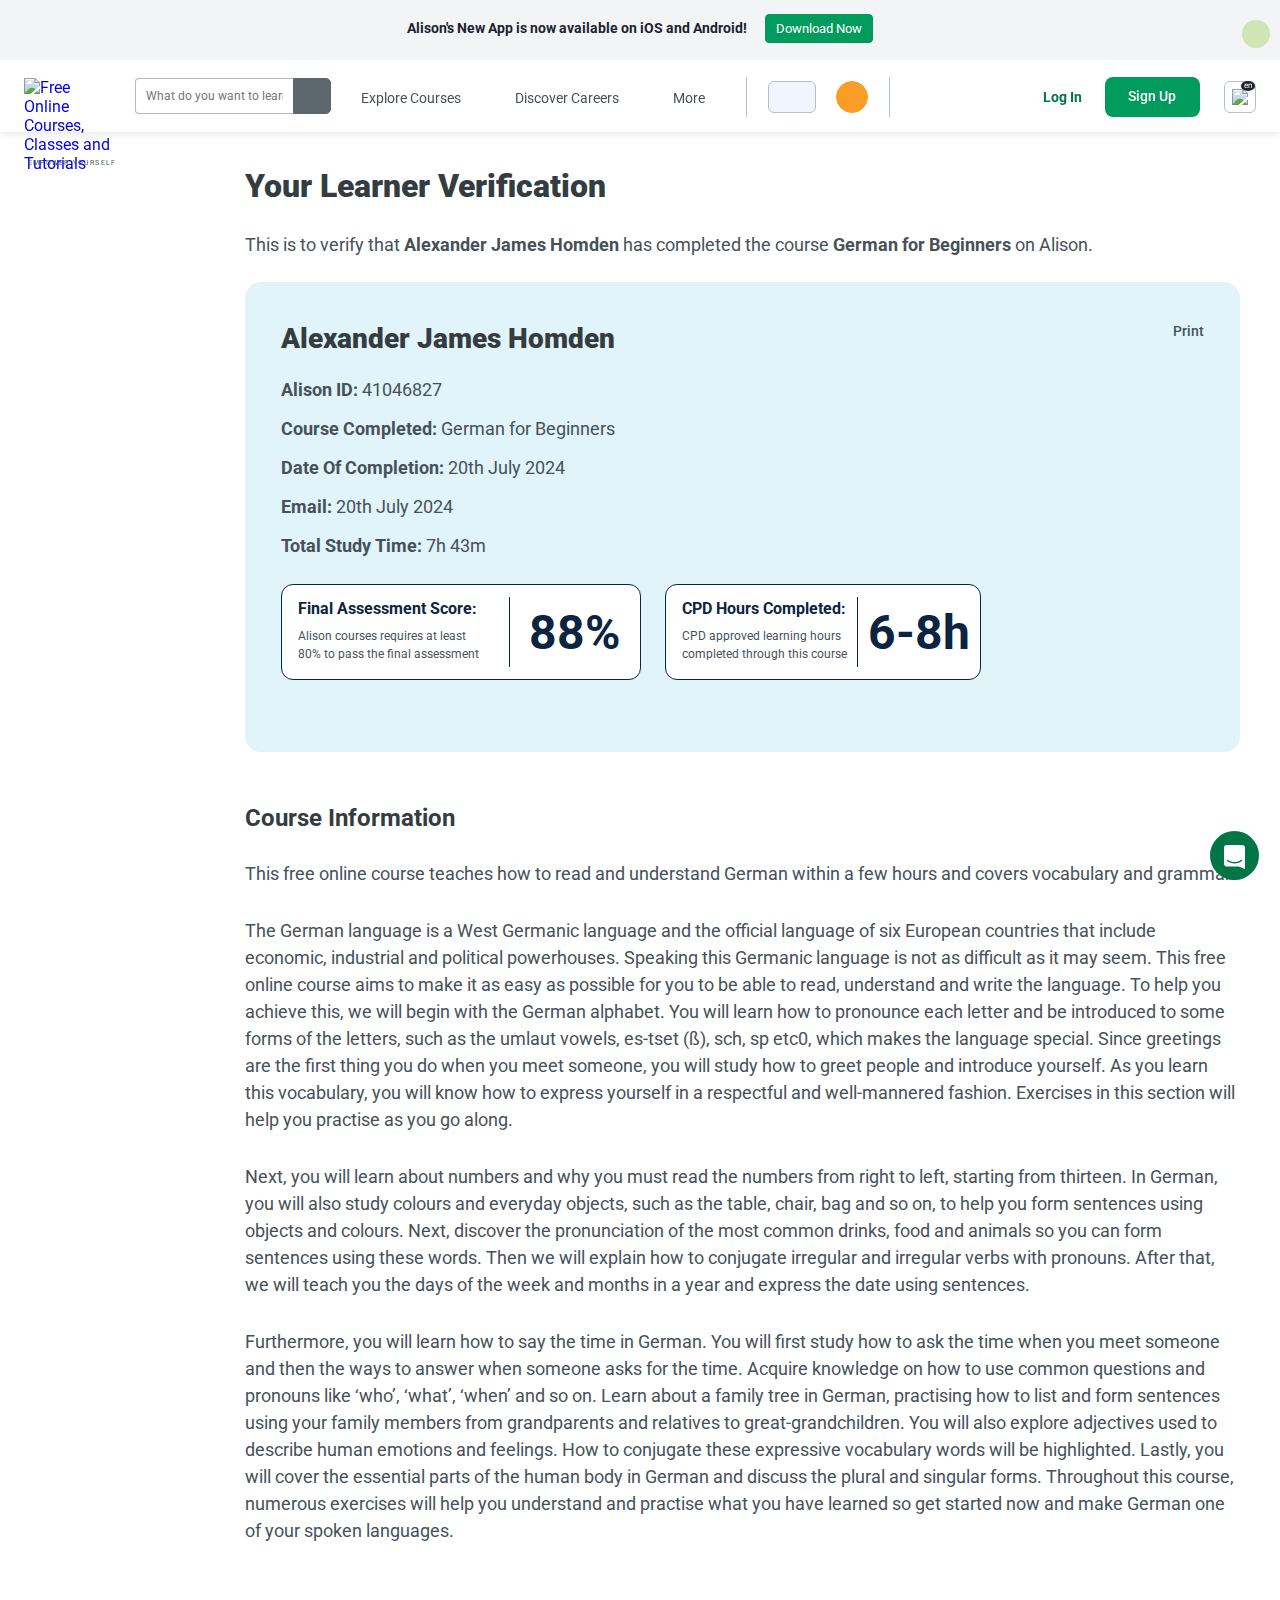
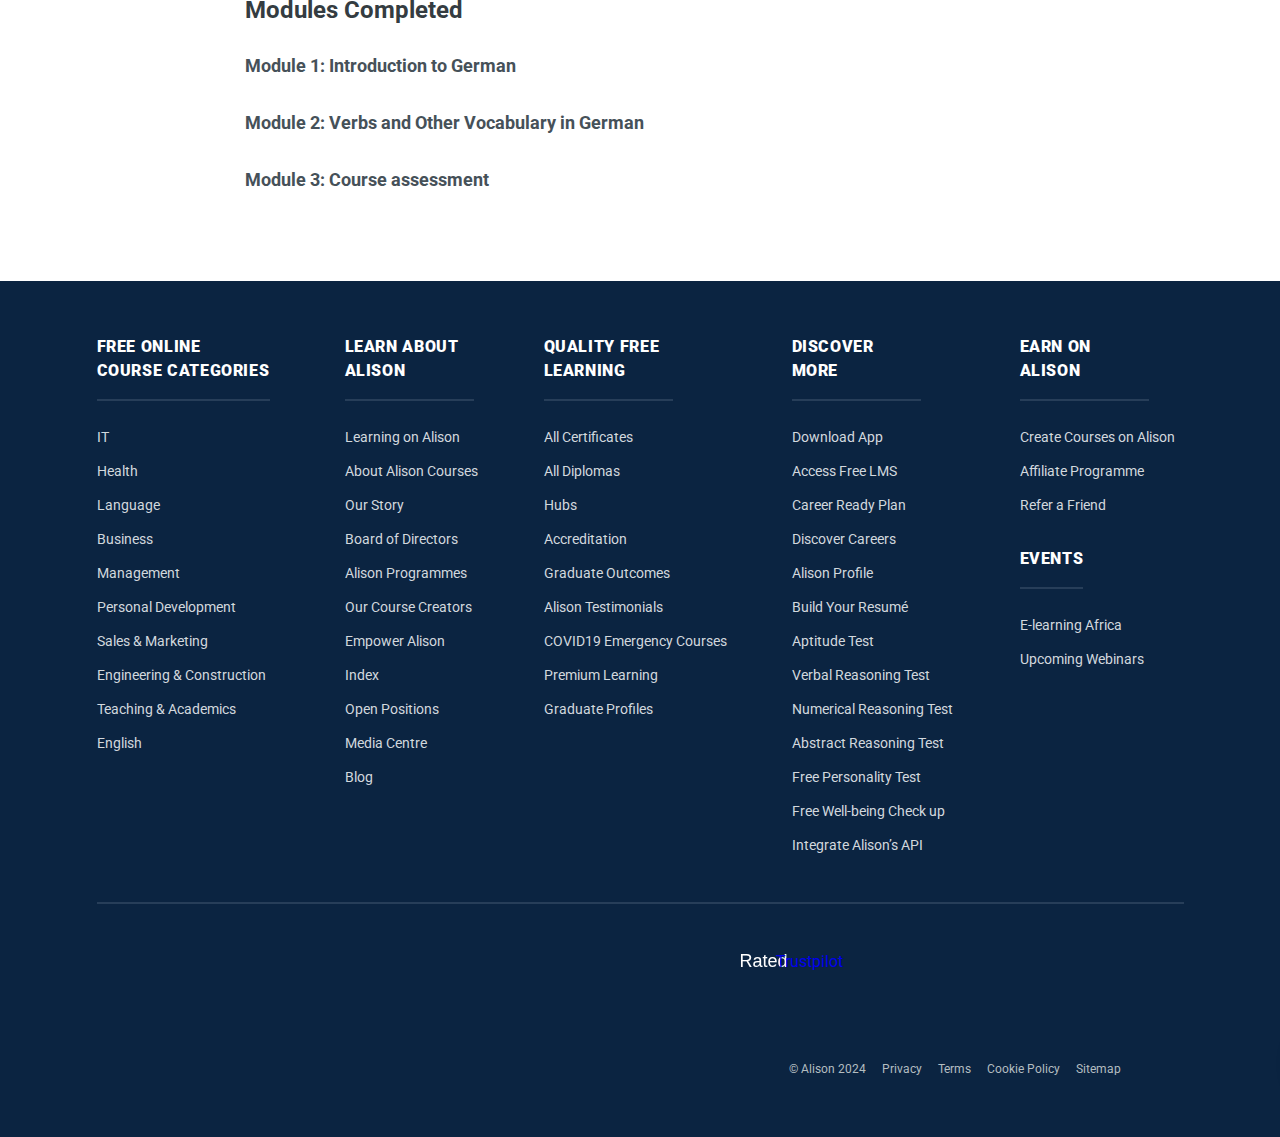
==== commit 1722799b: "Update 14e29a592a.html" ====
--- a/alison.com/certification/check/14e29a592a.html
+++ b/alison.com/certification/check/14e29a592a.html
@@ -1,7 +1,7 @@
 <!doctype html><html lang="en">
 <!-- Mirrored from alison.com/certification/check/14e29a592a by HTTrack Website Copier/3.x [XR&CO'2014], Wed, 30 Oct 2024 13:21:03 GMT -->
 <!-- Added by HTTrack --><meta http-equiv="content-type" content="text/html;charset=UTF-8" /><!-- /Added by HTTrack -->
-<head><link rel="preconnect" href="https://cdn01.alison-static.net/" crossorigin><link rel="preconnect" href="https://api.alison.com/" crossorigin><link rel="preconnect" href="https://www.googletagmanager.com/"><link rel="preconnect" href="https://www.google-analytics.com/"><link rel="preconnect" href="https://pagead2.googlesyndication.com/"><link rel="dns-prefetch" href="https://cdn01.alison-static.net/"><link rel="dns-prefetch" href="https://api.alison.com/"><link rel="preload" as="script" href="../../html/vendor/js/jquery-3.6.4.min.js"><link rel="preload" as="script" href="../../../cdn01.alison-static.net/public/html/vendor/js/slick.js"><link rel="preload" as="script" href="../../html/vendor/js/handlebars.runtime-v4.4.3.js"><link rel="preload" as="script" href="../../html/vendor/js/jquery.mCustomScrollbar-alt.min.js"><link rel="preload" href="../../html/site/css/main3ead.css?id=1e5dae5fa066d85fd97c191f8c6cdd88" as="style"><link rel="preload" fetchpriority="high" as="image" href="../../../cdn01.alison-static.net/courses/4338/alison_courseware_intro_4338.jpg" type="image/jpg"><link rel="preload" href="https://fonts.googleapis.com/css2?family=Roboto:wght@400;500;700;900&amp;display=swap" as="font" crossorigin="anonymous"><link rel="preload" href="https://cdn01.alison-static.net/public/html/site/css/fonts/icomoon.woff2?tqrihg" as="font" crossorigin="anonymous"><link rel="dns-prefetch" href="https://accounts.google.com/"><link rel="dns-prefetch" href="https://adservice.google.com/"><link rel="dns-prefetch" href="https://adservice.google.ie/"><link rel="dns-prefetch" href="https://analytics.tiktok.com/"><link rel="dns-prefetch" href="https://ajax.cloudflare.com/"><link rel="dns-prefetch" href="https://alison.pxf.io/"><link rel="dns-prefetch" href="https://api-3t.paypal.com/"><link rel="dns-prefetch" href="https://api.paypal.com/"><link rel="dns-prefetch" href="https://api.stripe.com/"><link rel="dns-prefetch" href="https://api.trafficguard.ai/"><link rel="dns-prefetch" href="https://apis.google.com/"><link rel="dns-prefetch" href="https://assetscdn-wchat.freshchat.com/"><link rel="dns-prefetch" href="https://bam-cell.nr-data.net/"><link rel="dns-prefetch" href="https://bam.nr-data.net/"><link rel="dns-prefetch" href="https://bat.bing.com/"><link rel="dns-prefetch" href="../../../securepubads.g.doubleclick.net/tag/js/f.txt"><link rel="dns-prefetch" href="https://cdn.taboola.com/"><link rel="dns-prefetch" href="https://connect.facebook.net/"><link rel="dns-prefetch" href="https://ct.pinterest.com/"><link rel="dns-prefetch" href="https://facebook.com/"><link rel="dns-prefetch" href="https://fonts.gstatic.com/"><link rel="dns-prefetch" href="https://gdc.indeed.com/"><link rel="dns-prefetch" href="https://gdc.indeed.com/"><link rel="dns-prefetch" href="https://google.ca/"><link rel="dns-prefetch" href="https://google.com/"><link rel="dns-prefetch" href="https://googleadservices.com/"><link rel="dns-prefetch" href="https://googleads.g.doubleclick.net/"><link rel="dns-prefetch" href="https://googletagservices.com/"><link rel="dns-prefetch" href="https://gstatic.com/"><link rel="dns-prefetch" href="https://iid.googleapis.com/"><link rel="dns-prefetch" href="https://i.ytimg.com/"><link rel="dns-prefetch" href="https://js-agent.newrelic.com/"><link rel="dns-prefetch" href="https://logs-01.loggly.com/"><link rel="dns-prefetch" href="https://p.adsymptotic.com/"><link rel="dns-prefetch" href="https://partner.googleadservices.com/"><link rel="dns-prefetch" href="https://px.ads.linkedin.com/"><link rel="dns-prefetch" href="https://s.pinimg.com/"><link rel="dns-prefetch" href="https://ssl.google-analytics.com/"><link rel="dns-prefetch" href="https://ssl.gstatic.com/"><link rel="dns-prefetch" href="https://static.cloudflareinsights.com/"><link rel="dns-prefetch" href="https://tgtag.io/"><link rel="dns-prefetch" href="https://tpc.googlesyndication.com/"><link rel="dns-prefetch" href="https://www.facebook.com/"><link rel="dns-prefetch" href="https://www.google.com/"><link rel="dns-prefetch" href="https://www.googleapis.com/"><link rel="dns-prefetch" href="https://www.gstatic.com/"><link rel="dns-prefetch" href="https://www.facebook.com/"><link rel="dns-prefetch" href="https://www.redditstatic.com/"><link rel="dns-prefetch" href="https://pagead2.googlesyndication.com/"><script> const authCheck = parseInt(""); if (authCheck) { sessionStorage.setItem('auth', 'true'); } else { sessionStorage.removeItem('auth'); sessionStorage.removeItem('user'); } </script><script> let log = console.log; console.log = function(){} </script><script> window.alison_user = false; window.dataLayer = window.dataLayer || []; var localDataLayer = {}; if(typeof localStorage !== "undefined" && localStorage.getItem('original_acquisition')){ localDataLayer.original_acquisiton = localStorage.getItem('original_acquisition'); } localDataLayer.is_country_gdpr = false; if(localStorage.getItem('user_click_source')){ localDataLayer.user_click_source = localStorage.getItem('user_click_source'); if(localStorage.getItem('user_carousel_source')){ localDataLayer.user_click_source = localStorage.getItem('user_carousel_source'); } } dataLayer.push(localDataLayer); </script><script> (function(w,d,s,l,i){w[l]=w[l]||[];w[l].push({'gtm.start': new Date().getTime(),event:'gtm.js'});var f=d.getElementsByTagName(s)[0], j=d.createElement(s),dl=l!='dataLayer'?'&l='+l:'';j.async=true;j.src= '../../../www.googletagmanager.com/gtm5445.js?id='+i+dl;f.parentNode.insertBefore(j,f); })(window,document,'script','dataLayer','GTM-TWDV2Z');</script><script> function passiveScroll(){ jQuery.event.special.touchstart = { setup: function( _, ns, handle ) { this.addEventListener("touchstart", handle, { passive: !ns.includes("noPreventDefault") }); } }; jQuery.event.special.touchmove = { setup: function( _, ns, handle ) { this.addEventListener("touchmove", handle, { passive: !ns.includes("noPreventDefault") }); } }; jQuery.event.special.wheel = { setup: function( _, ns, handle ){ this.addEventListener("wheel", handle, { passive: true }); } }; jQuery.event.special.mousewheel = { setup: function( _, ns, handle ){ this.addEventListener("mousewheel", handle, { passive: true }); } }; ajaxSettings(); } var fcmActive = '1'; function extendFunctionality(){ document.addEventListener('lazybeforeunveil', function(e){ let bg = e.target.getAttribute('data-bg'); if(bg){ e.target.style.backgroundImage = 'url(' + bg + ')'; return; } if(e.target.nodeName === 'PICTURE'){ let lazy_img = e.target.querySelector('img'), lazy_src = e.target.querySelectorAll('source'); lazy_src.forEach((e) => { e.setAttribute('srcset', e.getAttribute('data-srcset')); }); lazy_img.setAttribute('src', lazy_img.getAttribute('data-src')); } }); } function ajaxSettings(){ $.ajaxSetup({ headers: { 'X-CSRF-Token': '3QvW7WCG7gw9SjI0IXI3MUW1C96jOoPRedVy753e', 'Authorization': 'Cookie NBEPp1ZE87gTQgPaioE3d9MPrQRdRuPh2pxW5o83', }, }); } </script><script src="../../html/vendor/js/jquery-3.6.4.min.js" onload="passiveScroll()"></script><script defer src="../../../www.gstatic.com/firebasejs/5.10.1/firebase-app.js"></script><script defer src="../../../www.gstatic.com/firebasejs/5.10.1/firebase-messaging.js" onload="fcm()"></script><style> .lazyload:not(.lazyload-bg), .lazyloading { opacity: 0; } .lazyloaded { opacity: 1 !important; transition: opacity 500ms; } </style><script defer src="../../../cdn01.alison-static.net/public/html/vendor/js/lazysizes.minf195.js?v=2.1" onload="extendFunctionality()"></script><link rel="manifest" href="https://alison.com/manifest.json"><meta charset="utf-8"><title> Free Online Courses from the World’s Top Publishers </title><meta name="keywords" content="alison, free online courses, free online training, learning, education"/><meta name="description" content="Join 40 million learners and explore 5000+ free online courses from top publishers. Alison is the leading provider of free online classes & online learning."/><meta property="og:title" content="Free Online Courses & Online Learning from Alison"/><meta property="og:type" content="website"/><meta name="twitter:image" content="https://cdn01.alison-static.net/public/html/site/img/sharing/alison-share__1716383819639.png"><meta property="og:image" content="https://cdn01.alison-static.net/public/html/site/img/sharing/alison-share__1716383819639.png"><meta property="og:url" content="https://alison.com/certification/check/14e29a592a"/><meta property="og:description" content="Join 40 million learners and explore 5000+ free online courses from top publishers. Alison is the leading provider of free online classes & online learning."/><meta name="twitter:card" content="summary"><meta name="twitter:site" content="@AlisonCourses"><meta name="twitter:creator" content="@AlisonCourses"><meta name="twitter:url" content="https://alison.com/certification/check/14e29a592a"><meta name="twitter:title" content="Free Online Courses & Online Learning from Alison"><meta name="twitter:description" content="Join 40 million learners and explore 5000+ free online courses from top publishers. Alison is the leading provider of free online classes & online learning."><meta name="csrf-token" content="3QvW7WCG7gw9SjI0IXI3MUW1C96jOoPRedVy753e"><meta name="viewport" content="width=device-width, initial-scale=1"><link rel="canonical" href="14e29a592a.html" /><link rel="alternate" href="14e29a592a.html" hreflang="x-default" /><link rel="alternate" href="14e29a592a.html" hreflang="en" /><link rel="alternate" href="https://alison.com/es/certificación/selección/14e29a592a" hreflang="es" /><link rel="alternate" href="https://alison.com/fr/certification/vérification/14e29a592a" hreflang="fr" /><link rel="alternate" href="https://alison.com/it/certificazione/controllo/14e29a592a" hreflang="it" /><link rel="alternate" href="https://alison.com/pt-BR/certificação/seleção/14e29a592a" hreflang="pt-br" /><meta name="robots" content="noindex" /><script async data-overlays="bottom" src="../../../pagead2.googlesyndication.com/pagead/js/f.txt"></script><link rel="icon" type="image/png" href="../../../cdn01.alison-static.net/public/html/vendor/img/favicon/favicon-16x16.png" sizes="16x16" /><link rel="apple-touch-icon" sizes="180x180" href="../../../cdn01.alison-static.net/public/html/vendor/img/favicon/apple-touch-icon.png"><link rel="icon" type="image/png" sizes="32x32" href="../../../cdn01.alison-static.net/public/html/vendor/img/favicon/favicon-32x32.png"><link rel="manifest" href="https://cdn01.alison-static.net/public/html/vendor/img/favicon/manifest.json"><link rel="mask-icon" href="https://cdn01.alison-static.net/public/html/vendor/img/favicon/safari-pinned-tab.svg" color="#5bbad5"><meta name="theme-color" content="#ffffff"><script type='text/javascript'> window.smartlook||(function(d) { var o=smartlook=function(){ o.api.push(arguments);},h=d.getElementsByTagName('head')[0]; var c=d.createElement('script');o.api=new Array();c.async=true;c.type='text/javascript'; c.charset='utf-8';c.src='../../../web-sdk.smartlook.com/recorder.js';h.appendChild(c); })(document); smartlook('init', '433ed928b8353c0fea826ee5a8dea3a7fb55720d', { region: 'eu' }); </script><script type="text/javascript" src="../../../widget.trustpilot.com/bootstrap/v5/tp.widget.bootstrap.min.js" async></script><script> var language = "en";</script><link rel="stylesheet" href="../../html/site/css/main3ead.css?id=1e5dae5fa066d85fd97c191f8c6cdd88"><link rel="preload" href="../../html/site/css/iconfont.css" as="style" onload="this.onload=null;this.rel='stylesheet'"><link rel="stylesheet" href="../../html/site/css/two-column-template.css"><link rel="stylesheet" href="../../html/site/css/cert-check.css"></head><body class="" data-api_endpoint="https://api.alison.com/v0.1" data-gclient_id="70245126531-aq99q60am7odbhgs779chq4abegbrlj9.apps.googleusercontent.com" data-in_sync="true" data-site_ads="true" ><noscript><iframe src="https://www.googletagmanager.com/ns.html?id=GTM-TWDV2Z" height="0" width="0" style="display:none;visibility:hidden" ></iframe></noscript><div class="loading" style="display: none"><img class="lazyload" data-src="https://cdn01.alison-static.net/public/html/site/img/loader.gif" width="208" height="208" alt="Loading"></div><div class="messages-q" style="position: fixed;right: 10px;bottom: 0;max-width: 420px;width: 100%;height: 100%;display: none;pointer-events: none; z-index: 99999"></div></div><section id="header-outer" class="header__outer "><header class=" announcement-active sale-active " ><div id="announcement" class="announcement active header__banner" style="background-color: #F3F4F6;opacity: 0;min-height: 60px;"><div class="wrapper" style="max-width: 900px;"><style>.announcement{ color: #1c232e;}.announcement a{ display: inline-block;}.announcement .wrapper p{ max-width: 85%; margin: 0 auto;}.announcement p [class*="icon"]{ font-size: 22px; position: relative; top: 4px; color: #83C11F; margin: 0 10px; font-weight: bold;}.announcement .close{ width: 28px; background: rgba(131, 193, 31, 0.3); border-radius: 100%; height: 28px; color: #83C11F; text-align: center; padding: 5px 0 0; margin: -11px 0 0;}@media all and (max-width:1018px){.announcement p [class*="icon"]:last-child{display:none;}.announcement .wrapper a.btn { display: table; margin: 19px auto 0; color: #1c232e !important;}}</style><p><span class="icon-mobile-applications"></span> Alison's New App is now available on iOS and Android! <a target="_blank" rel="nofollow" href="https://alisonmobile.page.link/homepage" class="btn btn-green" title=""> Download Now </a><span class="icon-mobile-applications"></span></p></div><a href="#" class="close" style="margin-top: -10px;position: absolute;right: 10px;top: 50%;"><span class="icon-cross"></span></a></div><script> sale_id = "0";</script><script> const days_label = [ 'Sunday', 'Monday', 'Tuesday', 'Wednesday', 'Thursday', 'Friday', 'Saturday']; let bought, ls_item = localStorage.getItem('popup_banner_' + sale_id + '_closed_at'), banner_type = document.getElementById('announcement') ? 'announcement' : 'sale', s_banner = document.getElementById(banner_type), body = document.querySelector('body'), popup_active = false, le_timer; function openBanner(){ if(document.getElementById(banner_type) !== null){ document.getElementById(banner_type).style.opacity = 1; } if(!popup_active) { document.querySelector('body').className += ' sale-active' + (banner_type === 'announcement' ? ' announcement-active' : ''); } } function activatePopup() { if(!localStorage.getItem('popup_' + sale_id + '_logged_out')){ showPopup(); } } function showPopup(){ $('.pop__overlay, .sale-pop').show(); if ($(window).width() < 769) { if($('.pop__overlay').length > 0){ popup_active = true; s_banner.parentNode.removeChild(s_banner); $('header').removeClass('sale-active', 'announcement-active'); $('body').removeClass('sale-active'); } } } function LETImer(){ let interval = 300000; if(!localStorage.endTime){ localStorage.endTime = +new Date + interval; } le_timer = setInterval(function() { let remaining = localStorage.endTime - new Date; if( remaining < 0 ) { showPopup(); } }, 100); } if(bought === null){ if (ls_item) { let targetStorage = $('.loggedin').length > 0 ? 'popup_banner_' + sale_id + '_closed_at' : 'popup_' + sale_id + '_logged_out', storageDate = parseInt(targetStorage), date = new Date(storageDate * 1000), today = new Date(); if((days_label[date.getDay()] === 'Thursday' && days_label[today.getDay()] === 'Friday') || (days_label[date.getDay()] !== 'Friday' && Math.floor(((Date.now() / 1000) - storageDate) / (3600*24)) >= 3)){ localStorage.removeItem('popup_banner_' + sale_id + '_closed_at'); localStorage.removeItem('popup_' + sale_id + '_logged_out'); activatePopup(); } else{ $('.pop__overlay, .sale-pop').remove(); } } else { activatePopup(); } } if(typeof localStorage !== 'undefined') { let header_simple = document.getElementById('header-simple'); if(header_simple && banner_type === 'sale'){ s_banner.className += ' sale-banner-shop'; } if (localStorage.getItem(banner_type+'_banner_' + sale_id + '_closed_at') && !header_simple) { let storageDate = parseInt(localStorage.getItem(banner_type+'_banner_' + sale_id + '_closed_at')); if (Math.floor(((Date.now() / 1000) - storageDate) / (3600*24)) >= 3) { openBanner(); } else{ s_banner.parentNode.removeChild(s_banner); document.querySelector('header').classList.remove('sale-active', 'announcement-active'); document.querySelector('body').classList.remove('sale-active'); } } else { openBanner(); } } </script><div class="header"><div class="header__search"><div class="for-mobile header__search-nav" style="display:none;"><span class="icon-nb-menu"></span><span class="icon-search"></span><div class="lms-b lms-b--nr"><div id="lms-b--non-registered" data-user-type="G" class="lms-b__button lms-b__button--nr">LMS</div><div class="lms-b__menu lms-b__menu--nr" style="display: none"><div class="lms-b__inner lms-b__inner--nr"><h6>Are you a business or organisation seeking to train and upskill your employees?</h6><div class="flms-banner-img"><img class="lazyload" data-src="/html/site/img/header/flms-popup-img.svg" alt="Free LMS Programme"></div><p>If yes, check out Alison’s Free LMS here!</p><div class="flms-but"><a href="#0" class="btn-flms btn-flms--blank no-flex-shrink">Not For Me</a><a href="https://alison.com/lms" class="btn-flms btn-flms--green no-flex-shrink">Yes</a></div></div></div></div></div><a href="https://alison.com/" id="alison_logo" class="logo"><img width="117" height="40" src="https://cdn01.alison-static.net/public/html/site/img/header/alison-free-courses.svg" alt="Free Online Courses, Classes and Tutorials"></a><div class="header__search-input"><div class="search-container "><form method="GET" action="https://alison.com/courses" accept-charset="UTF-8" id="header-search-form"><input maxlength="200" autocomplete="off" placeholder="What do you want to learn?" class="autocomplete_field" id="autocomplete" name="query" type="text"><button type="submit" id="search_icon" class="btn btn-warning btn-fla"><span class="icon-search" style="pointer-events: none;"></span></button></form></div></div></div><div class="header__nav nav"><div class="for-desktop"><div class="nav__item nav__item--b nav__item--dd nav__item--hover"><a href="#" data-type="categories" class="load-dropdown" title="Explore Courses"> Explore Courses <span class="icon-vertical-dropdown-icon"></span></a><div class="nav__dd nav__dd--cats nav__dd--cols" style="display: none"><a href="https://alison.com/diploma-courses" title="Earn a Diploma"> header.all_diploma_courses </a><a href="https://alison.com/certificate-courses" title="Certificates"><h5>header.all_certificate_courses</h5></a><a data-code="it" data-id="1" data-slug="it" data-name="IT" href="https://alison.com/courses/it" title="IT Courses"><h5>IT</h5><span class="course-amount">(1,168 Courses)</span></a><a data-code="health" data-id="31" data-slug="health" data-name="Health" href="https://alison.com/courses/health" title="Health Courses"><h5>Health</h5><span class="course-amount">(937 Courses)</span></a><a data-code="language" data-id="15" data-slug="language" data-name="Language" href="https://alison.com/courses/language" title="Language Courses"><h5>Language</h5><span class="course-amount">(310 Courses)</span></a><a data-code="business" data-id="51" data-slug="business" data-name="Business" href="https://alison.com/courses/business" title="Business Courses"><h5>Business</h5><span class="course-amount">(1,609 Courses)</span></a><a data-code="management" data-id="109" data-slug="management" data-name="Management" href="https://alison.com/courses/management" title="Management Courses"><h5>Management</h5><span class="course-amount">(959 Courses)</span></a><a data-code="personal-development" data-id="45" data-slug="personal-development" data-name="Personal Development" href="https://alison.com/courses/personal-development" title="Personal Development Courses"><h5>Personal Development</h5><span class="course-amount">(1,246 Courses)</span></a><a data-code="marketing" data-id="79" data-slug="marketing" data-name="Sales &amp; Marketing" href="https://alison.com/courses/marketing" title="Sales &amp; Marketing Courses"><h5>Sales &amp; Marketing</h5><span class="course-amount">(416 Courses)</span></a><a data-code="engineering" data-id="99" data-slug="engineering" data-name="Engineering &amp; Construction" href="https://alison.com/courses/engineering" title="Engineering &amp; Construction Courses"><h5>Engineering &amp; Construction</h5><span class="course-amount">(782 Courses)</span></a><a data-code="education" data-id="41" data-slug="education" data-name="Teaching &amp; Academics" href="https://alison.com/courses/education" title="Teaching &amp; Academics Courses"><h5>Teaching &amp; Academics</h5><span class="course-amount">(1,509 Courses)</span></a></div></div><div class="nav__item nav__item--b nav__item--dd nav__item--hover"><a href="#" data-type="careers" class="load-dropdown" title="Discover Careers"> Discover Careers <span class="icon-vertical-dropdown-icon"></span></a><div class="nav__dd nav__dd--career nav__dd--cols" style="display: none"><a data-slug="health" data-img="health.svg" href="https://alison.com/careers/health" title="Health Science Careers"> Health Science <br><span class="course-amount">(162 Careers)</span></a><a data-slug="finance" data-img="finance.svg" href="https://alison.com/careers/finance" title="Finance Careers"> Finance <br><span class="course-amount">(62 Careers)</span></a><a data-slug="it" data-img="it.svg" href="https://alison.com/careers/it" title="Information Technology Careers"> Information Technology <br><span class="course-amount">(57 Careers)</span></a><a data-slug="education" data-img="education.svg" href="https://alison.com/careers/education" title="Education and Training Careers"> Education and Training <br><span class="course-amount">(57 Careers)</span></a><a data-slug="management" data-img="management.svg" href="https://alison.com/careers/management" title="Business Management and Administration Careers"> Business Management and Administration <br><span class="course-amount">(57 Careers)</span></a><a data-slug="marketing" data-img="marketing.svg" href="https://alison.com/careers/marketing" title="Marketing, Sales, and Service Careers"> Marketing, Sales, and Service <br><span class="course-amount">(48 Careers)</span></a><a data-slug="agriculture-food-and-natural-resources" data-img="agriculture-food-and-natural-resources.svg" href="https://alison.com/careers/agriculture-food-and-natural-resources" title="Agriculture, Food, and Natural Resources Careers"> Agriculture, Food, and Natural Resources <br><span class="course-amount">(37 Careers)</span></a><a data-slug="hospitality" data-img="hospitality.svg" href="https://alison.com/careers/hospitality" title="Hospitality and Tourism Careers"> Hospitality and Tourism <br><span class="course-amount">(34 Careers)</span></a><a data-slug="stem" data-img="stem.svg" href="https://alison.com/careers/stem" title="Science, Technology, Engineering, and Mathematics Careers"> Science, Technology, Engineering, and Mathematics <br><span class="course-amount">(111 Careers)</span></a><a data-slug="architecture" data-img="architecture.svg" href="https://alison.com/careers/architecture" title="Architecture and Construction Careers"> Architecture and Construction <br><span class="course-amount">(35 Careers)</span></a><a data-slug="government" data-img="government.svg" href="https://alison.com/careers/government" title="Government and Public Administration Careers"> Government and Public Administration <br><span class="course-amount">(14 Careers)</span></a><a data-slug="security" data-img="security.svg" href="https://alison.com/careers/security" title="Law, Public Safety, Corrections, and Security Careers"> Law, Public Safety, Corrections, and Security <br><span class="course-amount">(80 Careers)</span></a><a data-slug="manufacturing" data-img="manufacturing.svg" href="https://alison.com/careers/manufacturing" title="Manufacturing Careers"> Manufacturing <br><span class="course-amount">(15 Careers)</span></a><a data-slug="distribution" data-img="distribution.svg" href="https://alison.com/careers/distribution" title="Transportation, Distribution, and Logistics Careers"> Transportation, Distribution, and Logistics <br><span class="course-amount">(37 Careers)</span></a><a data-slug="human-services" data-img="human-services.svg" href="https://alison.com/careers/human-services" title="Human Services Careers"> Human Services <br><span class="course-amount">(55 Careers)</span></a><a data-slug="arts" data-img="arts.svg" href="https://alison.com/careers/arts" title="Arts, Audio/Video Technology, and Communications Careers"> Arts, Audio/Video Technology, and Communications <br><span class="course-amount">(124 Careers)</span></a></div></div><div class="nav__item nav__item--dd nav__item--hover"><a href="#" class="load-dropdown" data-type="more" title="More">More <span class="icon-vertical-dropdown-icon"></span></a></div><div class="nav__section"><div id="lms-b--non-registered" class="lms-b lms-b--nr" data-user-type="G"><div id="lms-b--nr" class="lms-b__button lms-b__button--nr">LMS</div><div class="lms-b__menu lms-b__menu--nr" style="display: none"><div class="lms-b__inner lms-b__inner--nr"><h6>Are you a business or organisation seeking to train and upskill your employees?</h6><div class="flms-banner-img"><img class="lazyload" data-src="/html/site/img/header/flms-popup-img.svg" alt="Free LMS Programme"></div><p>If yes, check out Alison’s Free LMS here!</p><div class="flms-but"><a href="#0" class="btn-flms btn-flms--blank no-flex-shrink">Not For Me</a><a href="https://alison.com/lms" class="btn-flms btn-flms--green no-flex-shrink">Yes</a></div></div></div></div><span class="q-aff" ><span class="coin"><span class="front"></span><span class="back"></span></span><div class="aff"><div class="aff__message aff__message--not-affiliate" style="display:none;"><span class="icon-cross2 aff__close"></span><img class="lazyload" data-src="https://alison.com/html/site/img/affiliates/not-affiliate.svg" /><div class="aff__text"><p> Become an Alison Affiliate in one click, and start earning money by sharing any page on the Alison website. </p><a class="aff__btn" href="https://alison.com/affiliates/learn-to-earn">Become an Affiliate</a></div></div></div></span></div></div><div class="for-mobile" style="display: none"><span class="nav__item nav__item--dd nav__item--user-menu"></span></div></div><div class="head__u head__u--out login-links nav"><span class="q-aff" ><span class="coin"><span class="front"></span><span class="back"></span></span><div class="aff"><div class="aff__message aff__message--not-affiliate" style="display:none;"><span class="icon-cross2 aff__close"></span><img class="lazyload" data-src="https://alison.com/html/site/img/affiliates/not-affiliate.svg" /><div class="aff__text"><p> Become an Alison Affiliate in one click, and start earning money by sharing any page on the Alison website. </p><a class="aff__btn" href="https://alison.com/affiliates/learn-to-earn">Become an Affiliate</a></div></div></div></span><div class="login-links"><a class="link login-button login-mobile" href="https://alison.com/login"> Log In<span>&nbsp;</span></a><a href="https://alison.com/register" class="link head__u-register shine"> Sign Up </a></div><span class="nav__item nav__item--dd nav__item--slide nav__item--languages activate-dropdown "><span class="language-icon"><img src="https://alison.com/html/site/img/header/world.svg" class="lazyload" /><span class="language"> en </span></span><div class="nav__dd nav__dd--slide nav__dd--languages" style="display: none" ><ul><li class="border-bottom extra-padding subnav-back" style="display: none" ><span class="icon-arrow-thin-right"></span> Change Language </li><li class="selected" ><a rel="alternate" hreflang="en" href="14e29a592a.html"><span><img class="lazyload" data-src="https://cdn01.alison-static.net/public/html/site/img/header/en.svg" alt="English Language Select"/></span> English </a></li><li ><a rel="alternate" hreflang="es" href="https://alison.com/es/certificación/selección/14e29a592a"><span><img class="lazyload" data-src="https://cdn01.alison-static.net/public/html/site/img/header/es.svg" alt="Spanish Language Select"/></span> Spanish </a></li><li ><a rel="alternate" hreflang="fr" href="https://alison.com/fr/certification/vérification/14e29a592a"><span><img class="lazyload" data-src="https://cdn01.alison-static.net/public/html/site/img/header/fr.svg" alt="French Language Select"/></span> French </a></li><li ><a rel="alternate" hreflang="it" href="https://alison.com/it/certificazione/controllo/14e29a592a"><span><img class="lazyload" data-src="https://cdn01.alison-static.net/public/html/site/img/header/it.svg" alt="Italian Language Select"/></span> Italian </a></li><li ><a rel="alternate" hreflang="pt-BR" href="https://alison.com/pt-BR/certificação/seleção/14e29a592a"><span><img class="lazyload" data-src="https://cdn01.alison-static.net/public/html/site/img/header/pt-BR.svg" alt="Brazilian Portuguese Language Select"/></span> Brazilian Portuguese </a></li></ul></div></span></div></div></header><div class="body-padding "></div><div class="darken" style="display: none"></div></section><div class="aff-over" style="display:none;"></div><div id="cert-check" ><div class="full-width-wrapper center-content "><div class="col-md-12 content-section"><h1>Your Learner Verification</h1><p> This is to verify that <span class="blue-label">Alexander James Homden</span> has completed the course <span>German for Beginners</span> on Alison. </p><div class="cert-check__row one"><div class="cert-check__print"><a target="_blank" href="https://alison.com/certification/print/41046827/14e29a592a" class="print"><i class="icon-print"></i><p>Print</p></a></div><h3>Alexander James Homden</h3><p><span>Alison ID:</span> 41046827 </p><p><span>Course Completed:</span> German for Beginners</p><p><span>Date Of Completion:</span> 20th July 2024</p><p><span>Email:</span> isaacnjuguna517@gmail.com </p><p><span>Total Study Time:</span> 7h 43m</p><div class="boxes-wrapper"><div class="box"><div class="left"><h6>Final Assessment Score:</h6><p>Alison courses requires at least <br>80% to pass the final assessment</p></div><div class="right">88%</div></div><div class="box"><div class="left"><h6>CPD Hours Completed:</h6><p>CPD approved learning hours <br>completed through this course</p></div><div class="right"> 6-8h </div></div></div></div><h2>Course Information</h2><div class="cert-check__row"><div class="course-description"><p>This free online course teaches how to read and understand German within a few hours and covers vocabulary and grammar.</p><p><p>The German language is a West Germanic language and the official language of six European countries that include economic, industrial and political powerhouses. Speaking this Germanic language is not as difficult as it may seem. This free online course aims to make it as easy as possible for you to be able to read, understand and write the language. To help you achieve this, we will begin with the German alphabet. You will learn how to pronounce each letter and be introduced to some forms of the letters, such as the umlaut vowels, es-tset (ß), sch, sp etc0, which makes the language special. Since greetings are the first thing you do when you meet someone, you will study how to greet people and introduce yourself. As you learn this vocabulary, you will know how to express yourself in a respectful and well-mannered fashion. Exercises in this section will help you practise as you go along.</p><p>Next, you will learn about numbers and why you must read the numbers from right to left, starting from thirteen. In German, you will also study colours and everyday objects, such as the table, chair, bag and so on, to help you form sentences using objects and colours. Next, discover the pronunciation of the most common drinks, food and animals so you can form sentences using these words. Then we will explain how to conjugate irregular and irregular verbs with pronouns. After that, we will teach you the days of the week and months in a year and express the date using sentences.</p><p>Furthermore, you will learn how to say the time in German. You will first study how to ask the time when you meet someone and then the ways to answer when someone asks for the time. Acquire knowledge on how to use common questions and pronouns like ‘who’, ‘what’, ‘when’ and so on. Learn about a family tree in German, practising how to list and form sentences using your family members from grandparents and relatives to great-grandchildren. You will also explore adjectives used to describe human emotions and feelings. How to conjugate these expressive vocabulary words will be highlighted. Lastly, you will cover the essential parts of the human body in German and discuss the plural and singular forms. Throughout this course, numerous exercises will help you understand and practise what you have learned so get started now and make German one of your spoken languages.</p></p></div></div><h2>Modules Completed</h2><div class="cert-check__row"><div class="cert-check__text-row"><div class="cert-check__text-content"><span class="cert-check__label">Module 1: </span> Introduction to German </div></div><div class="cert-check__text-row"><div class="cert-check__text-content"><span class="cert-check__label">Module 2: </span> Verbs and Other Vocabulary in German </div></div><div class="cert-check__text-row"><div class="cert-check__text-content"><span class="cert-check__label">Module 3: </span> Course assessment </div></div></div></div><div class="col-md-12 survey-wrapper"><div class="survey-inner"><span class="icon-cross2"></span><h4>Tell us why you need your learner verification?</h4><form class="reason-survey" method="POST"><ul><li><input type="radio" id="academic" name="reason" value="1"><label for="academic">It was requested by my academic institution</label><br></li><li><input type="radio" id="employer" name="reason" value="2"><label for="employer">It was requested by my employer/organisation</label><br></li><li><input type="radio" id="manager" name="reason" value="3"><label for="manager">It was requested by my hiring manager/recruiter </label></li><li><input type="radio" id="other" name="reason" value="4"><label for="other">Other (Please Specify)</label></li><li><textarea name="" placeholder="Type your reason here" disabled></textarea></li><li><button type="submit">Print Your Learner Verification</button></li></ul></form></div></div></div><div class="mobile-cta"></div><div class="img-up"><div class="img-up__inner"><h4>Edit Photo</h4><span class="icon-cross2"></span><div class="img-up__body"><div id="avatar-crop-x"></div><input type="file" id="upload" value="Choose a file" accept="image/*"></div><div class="img-up__button"><button id="save-img">Save</button></div></div></div></div><div class="modal-outer" style="display: none" ><div class="login-modal"><div class=" inner-modal"><div class="login"><div class="login__inner"><div class="login__left"><img class="lazyload" data-src="https://alison.com/html/site/img/login-bg.svg" /><span class="login__head">Empower Yourself For Free</span><p> Join our community of 40 million+ learners, upskill with CPD UK accredited courses, explore career development tools and psychometrics - all for free. </p><div class="login__help"> Having trouble <span class="l_action">Logging In</span>? <a href="#"> Get in touch</a></div></div><div class="login__right"><span class="icon-cross2"></span><div class="login__tabs"><div data-id="register" class=""> Sign Up </div><div data-id="login" class="active"> Log In </div></div><div id="login" class="login__login tab active"><div class="soc-log"><a href="https://alison.com/auth/facebook?redirect_url=https://alison.com/certification/check/14e29a592a&amp;previous_url=https://alison.com&amp;route_name=site.courses.cert-check" rel="nofollow" title="Register/Log In with Facebook"><img alt="Facebook" class="lazyload" data-src="https://alison.com/html/site/img/login/facebook.svg?v=1"/></a><a href="https://alison.com/auth/live?redirect_url=https://alison.com/certification/check/14e29a592a&amp;previous_url=https://alison.com&amp;route_name=site.courses.cert-check" rel="nofollow" title="Register/Log In with Microsoft"><img alt="Microsoft" class="lazyload" data-src="https://alison.com/html/site/img/login/microsoft.svg?v=1"/></a><div id="g_id_onload" data-client_id="70245126531-aq99q60am7odbhgs779chq4abegbrlj9.apps.googleusercontent.com" data-context="signup" data-ux_mode="popup" data-callback="redirectUser" data-auto_prompt="false"></div><a class="g_id_signin google-login" data-type="icon" data-shape="square" data-theme="outline" data-text="signin_with" data-size="large" href="https://alison.com/auth/google?redirect_url=https://alison.com/certification/check/14e29a592a&amp;previous_url=https://alison.com&amp;route_name=site.courses.cert-check" rel="nofollow"></a><a href="https://alison.com/auth/linkedin?redirect_url=https://alison.com/certification/check/14e29a592a&amp;previous_url=https://alison.com&amp;route_name=site.courses.cert-check" rel="nofollow" title="Register/Log In with LinkedIn"><img alt="LinkedIn" class="lazyload" data-src="https://alison.com/html/site/img/login/linkedin.svg?v=1" /></a></div><div class="or-line"><span>or</span></div><div class="form-group"><form method="POST" action="https://alison.com/learner-entry" accept-charset="UTF-8" data-login-form name="login-form"><input name="_token" type="hidden" value="3QvW7WCG7gw9SjI0IXI3MUW1C96jOoPRedVy753e"><div class="input-field "><input class="form-control " placeholder="Email" required name="email" type="email"></div><div class="input-field toggle-parent "><input class="form-control password " placeholder="Password" required autocomplete="off" name="password" type="password" value=""><div class="icon-hide-password password-toggle"></div></div><div class="login__extras"><div><input id="remember" checked="checked" name="remember" type="checkbox" value="1"><label for="remember" class="form-checkbox">Keep me logged in</label></div><a class="login__forgot" href="#"> Forgot Password? </a></div><input name="current" type="hidden" value="14e29a592a.html"><input name="route_name" type="hidden" value="site.courses.cert-check"><div class="login__bottom"><div class="login-form__submit"><input class="submit-login" type="submit" value="Log In"></div><div class="login__toggle"> Don’t have an account? <span data-id="register">Sign Up</span></div><div class="login__as-creator"> Are you a course creator? <a target="_blank" href="https://publishing-v2.alison.com/auth/sign-in">Click Here <span class="icon-view-all-careers-link"></span></a></div></div></form></div></div><div id="register" class="login__register tab "><div class="soc-log"><a href="https://alison.com/auth/facebook?redirect_url=https://alison.com/certification/check/14e29a592a&amp;previous_url=https://alison.com&amp;route_name=site.courses.cert-check" rel="nofollow" title="Register/Log In with Facebook"><img alt="Facebook" class="lazyload" data-src="https://alison.com/html/site/img/login/facebook.svg?v=1"/></a><a href="https://alison.com/auth/live?redirect_url=https://alison.com/certification/check/14e29a592a&amp;previous_url=https://alison.com&amp;route_name=site.courses.cert-check" rel="nofollow" title="Register/Log In with Microsoft"><img alt="Microsoft" class="lazyload" data-src="https://alison.com/html/site/img/login/microsoft.svg?v=1"/></a><div id="g_id_onload" data-client_id="70245126531-aq99q60am7odbhgs779chq4abegbrlj9.apps.googleusercontent.com" data-context="signup" data-ux_mode="popup" data-callback="redirectUser" data-auto_prompt="false"></div><a class="g_id_signin google-login" data-type="icon" data-shape="square" data-theme="outline" data-text="signin_with" data-size="large" href="https://alison.com/auth/google?redirect_url=https://alison.com/certification/check/14e29a592a&amp;previous_url=https://alison.com&amp;route_name=site.courses.cert-check" rel="nofollow"></a><a href="https://alison.com/auth/linkedin?redirect_url=https://alison.com/certification/check/14e29a592a&amp;previous_url=https://alison.com&amp;route_name=site.courses.cert-check" rel="nofollow" title="Register/Log In with LinkedIn"><img alt="LinkedIn" class="lazyload" data-src="https://alison.com/html/site/img/login/linkedin.svg?v=1" /></a></div><div class="or-line"><span>or</span></div><div class="form-group email-signup"><form method="POST" action="https://alison.com/register" accept-charset="UTF-8" data-signup-form id="signup-form" name="register-form"><input name="_token" type="hidden" value="3QvW7WCG7gw9SjI0IXI3MUW1C96jOoPRedVy753e"><div class="login__row"><div class="input-field name name-float first-name "><input class="form-control " id="firstName" placeholder="First Name" autocomplete="off" minlength="2" required name="firstname" type="text"></div><div class="input-field name-float last-name "><input class="form-control " id="lastName" placeholder="Surname" autocomplete="off" minlength="2" required name="lastname" type="text"></div></div><div class="clearfix"></div><div class="input-field-email "><input class="form-control " id="emailNew" placeholder="E-mail" autocomplete="off" required name="signup_email" type="email"></div><div class="input-field toggle-parent "><input class="form-control password " id="signup_password" placeholder="Password" autocomplete="off" minlength="6" required name="signup_password" type="password" value=""><div class="icon-hide-password password-toggle"></div></div><input name="signup_tc_social" type="hidden" value="1"><input name="current" type="hidden" value="14e29a592a.html"><input name="route_name" type="hidden" value="site.courses.cert-check"><div class="login__bottom"><div class="login-form__submit"><input class="submit-login signup-button" type="submit" value="Sign Up"></div><div class="login__toggle"> Already have an account? <span data-id="login">Log In</span></div><div class="login__terms"> By signing up, I accept Alison's <a title="Alison's Terms & Conditions" href="https://alison.com/about/terms-of-use">Terms & Conditions</a></div></div></div></form></div><div id="forgotpassword" class="tab nprf__tab "><div class="close-modal"><span class="icon-cross2"></span></div><img src="https://alison.com/html/site/img/forgotpassword.svg" alt="Forgot Password?"><span class="login-title">Forgot Password?</span><span class="sub-text">No worries, we will send reset instructions to your email address.</span><div class="form-group"><form method="POST" action="https://alison.com/password/email" accept-charset="UTF-8" data-forgot-form name="forgot-password-form"><input name="_token" type="hidden" value="3QvW7WCG7gw9SjI0IXI3MUW1C96jOoPRedVy753e"><div class="input-field "><input class="form-control" placeholder="Enter your email" required name="email" type="email"><span class="nprf__error-msg" style=" display: none;"></span></div><input class="submit-login" type="submit" value="Reset Password"></form><div class="login__as-creator"><a class="nprf__mobile-cancel" href="https://alison.com/">Cancel</a></div></div></div><li id="resetpassword" class="tab"> Reset password form here</li></div></div></div></div></div></div><footer class="main tpv2 "><div class="main-bg"><div class="ft-wrap"><div class="col col-1 col-a"><div class="col-inner"><div class="ft-column"><div class="ft-column-inner"><div class="footer_h3">FREE ONLINE COURSE CATEGORIES</div><ul><li><a href="https://alison.com/courses/it" title=" IT Courses"> IT </a></li><li><a href="https://alison.com/courses/health" title=" Health Courses"> Health </a></li><li><a href="https://alison.com/courses/language" title=" Language Courses"> Language </a></li><li><a href="https://alison.com/courses/business" title=" Business Courses"> Business </a></li><li><a href="https://alison.com/courses/management" title=" Management Courses"> Management </a></li><li><a href="https://alison.com/courses/personal-development" title=" Personal Development Courses"> Personal Development </a></li><li><a href="https://alison.com/courses/marketing" title=" Sales &amp; Marketing Courses"> Sales &amp; Marketing </a></li><li><a href="https://alison.com/courses/engineering" title=" Engineering &amp; Construction Courses"> Engineering &amp; Construction </a></li><li><a href="https://alison.com/courses/education" title=" Teaching &amp; Academics Courses"> Teaching &amp; Academics </a></li><li><a href="https://alison.com/tag/english-language">English</a></li></ul></div></div></div></div><div class="col col-1 col-b"><div class="col-inner"><div class="ft-column"><div class="ft-column-inner"><div class="footer_h3">LEARN ABOUT ALISON</div><ul><li><a href="https://alison.com/about/learning-on-alison">Learning on Alison</a></li><li><a href="https://alison.com/about/about-alison-courses">About Alison Courses</a></li><li><a href="https://alison.com/about/our-story">Our Story</a></li><li><a href="https://alison.com/about/board-of-directors">Board of Directors</a></li><li><a href="https://alison.com/programmes">Alison Programmes</a></li><li><a href="https://alison.com/course-creators">Our Course Creators</a></li><li><a href="https://alison.com/empower-us">Empower Alison</a></li><li><a href="https://alison.com/index">Index</a></li><li><a href="https://alison.com/about/careers">Open Positions</a></li><li><a href="https://alison.com/media-centre">Media Centre</a></li><li><a href="https://alison.com/blog">Blog</a></li></ul></div></div></div></div><div class="col col-1 col-c"><div class="col-inner"><div class="ft-column"><div class="ft-column-inner"><div class="footer_h3">QUALITY FREE LEARNING</div><ul><li><a href="https://alison.com/certificate-courses">All Certificates</a></li><li><a href="https://alison.com/diploma-courses">All Diplomas</a></li><li><a href="https://alison.com/hubs">Hubs</a></li><li><a href="https://alison.com/about/accreditation">Accreditation</a></li><li><a href="https://alison.com/graduate-outcomes">Graduate Outcomes</a></li><li><a href="https://alison.com/testimonials">Alison Testimonials</a></li><li><a title="Coronavirus Emergency - Free Course" href="https://alison.com/coronavirus">COVID19 Emergency Courses</a></li><li><a href="https://alison.com/about/gopremium">Premium Learning</a></li><li><a href="https://alison.com/alison-graduate-profiles">Graduate Profiles</a></li></ul></div></div></div></div><div class="col col-1 col-d"><div class="col-inner"><div class="ft-column"><div class="ft-column-inner"><div class="footer_h3">DISCOVER MORE</div><ul><li><a href="https://alison.com/mobile/online-learning-app">Download App</a></li><li><a href="https://alison.com/lms">Access Free LMS</a></li><li><a href="https://alison.com/career-ready-plan">Career Ready Plan</a></li><li><a href="https://alison.com/careers">Discover Careers</a></li><li><a href="https://alison.com/profile">Alison Profile</a></li><li><a href="https://alison.com/resume-builder">Build Your Resumé</a></li><li><a href="https://alison.com/psychometric-test/aptitude">Aptitude Test</a></li><li><a href="https://alison.com/psychometric-test/aptitude/verbal">Verbal Reasoning Test</a></li><li><a href="https://alison.com/psychometric-test/aptitude/numerical">Numerical Reasoning Test</a></li><li><a href="https://alison.com/psychometric-test/aptitude/abstract">Abstract Reasoning Test</a></li><li><a href="https://alison.com/psychometric-test/personality">Free Personality Test</a></li><li><a href="https://alison.com/psychometric-test/wellbeing">Free Well-being Check up</a></li><li><a href="https://alison.com/lms/lms-remote-access-api">Integrate Alison’s API</a></li></ul></div></div></div></div><div class="col col-1 col-e"><div class="col-inner"><div class="ft-column"><div class="ft-column-inner"><div class="footer_h3">EARN ON ALISON</div><ul><li><a href="https://alison.com/publish">Create Courses on Alison</a></li><li><a href="https://alison.com/affiliates/learn-to-earn">Affiliate Programme</a></li><li><a href="https://alison.com/referrals-programme/about">Refer a Friend</a></li></ul></div><div class="ft-column-inner second-row"><div class="footer_h3">EVENTS</div><ul><li><a href="https://alison.com/e-learning-africa">E-learning Africa</a></li><li><a href="https://alison.com/webinars">Upcoming Webinars</a></li></ul></div></div></div></div><a href="#" class="scroll-to-top"><i class="icon-thick-chevron-up"></i></a></div><hr class="ft-hr" /><div class="ft-b-wrap" style="max-width: 100%;"><div class="ft-b-wrap-col-1"><div class="a-row-1"><div class="logo-wrapper"><img width="141" height="48" class="alison-logo lazyload" data-src="../../../cdn01.alison-static.net/public/html/site/img/footer--alison-logo.png"></div><ul><li class="lazyload" data-bg="https://cdn01.alison-static.net/public/html/site/img/social/faqs.svg"><a href="https://alison.com/faqs">FAQs</a></li><li class="lazyload" data-bg="https://cdn01.alison-static.net/public/html/site/img/social/faqs.svg"><a href="https://alison.com/contact-us">Customer Support</a></li></ul></div><div class="a-row-2"><ul class="footer-flex-list"><li><a href="https://www.facebook.com/AlisonCourses" target="_blank" rel="nofollow"><img class="lazyload" data-src="https://cdn01.alison-static.net/public/html/site/img/social/facebook.svg"></a></li><li><a href="https://twitter.com/Alison_Learning" target="_blank" rel="nofollow"><img class="lazyload" data-src="https://cdn01.alison-static.net/public/html/site/img/social/x.svg"></a></li><li><a href="https://www.linkedin.com/company/alison-learning" target="_blank" rel="nofollow"><img class="lazyload" data-src="https://cdn01.alison-static.net/public/html/site/img/social/linkedin.svg"></a></li><li><a href="https://www.instagram.com/alisonlearning" target="_blank" rel="nofollow"><img class="lazyload" data-src="https://cdn01.alison-static.net/public/html/site/img/social/instagram.svg"></a></li><li><a href="https://www.tiktok.com/@alisonlearning" target="_blank" rel="nofollow"><img class="lazyload" data-src="https://cdn01.alison-static.net/public/html/site/img/social/tiktok.svg"></a></li><li><a href="https://www.youtube.com/channel/UC-xeBVl9gN_sQTVhDVSgL6g" target="_blank" rel="nofollow"><img class="lazyload" data-src="https://cdn01.alison-static.net/public/html/site/img/social/youtube.svg"></a></li><li><a href="https://alison.quora.com/" target="_blank" rel="nofollow"><img class="lazyload" data-src="https://cdn01.alison-static.net/public/html/site/img/social/quora.svg"></a></li><li><a href="https://t.me/alisonlearning" target="_blank" rel="nofollow"><img class="lazyload" data-src="https://cdn01.alison-static.net/public/html/site/img/social/telegram.svg"></a></li></ul></div></div><div class="ft-b-wrap-col-2"><hr class="ft-hr ft-hr--bottom" /><div class="a-row-3 trustpilot"><div class="trustpilot-wrap"><div class="trustpilot-widget" data-locale="en-GB" data-template-id="5419b732fbfb950b10de65e5" data-businessunit-id="58760f610000ff00059a96c8" data-style-height="24px" data-style-width="100%" data-theme="dark"><a href="https://uk.trustpilot.com/review/alison.com" target="_blank" rel="noopener">Trustpilot</a></div></div></div><div class="a-row-4 apps"><a href="https://apps.apple.com/app/apple-store/id1558468968?pt=118422314&amp;ct=portal_app_page&amp;mt=8" target="_blank"><img class="lazyload" width="156" height="48" data-src="https://cdn01.alison-static.net/public/html/site/img/footer-desktop-appstore.svg" alt="Download on the App Store" title="Download the Alison app on iPhone" ></a><a href="https://play.google.com/store/apps/details?id=com.alison.mobile.flutter" target="_blank"><img class="lazyload" width="156" height="48" data-src="https://cdn01.alison-static.net/public/html/site/img/footer-desktop-playstore.svg" alt="Download on Google Play" title="Download the Alison app on Android"></a></div><div class="clearfix"></div><div class="a-row-5 policies"><ul class="policies-list"><li class="icon-rights"><span>&copy; Alison 2024</span></li><li class="icon-rights"><a href="https://alison.com/about/terms-of-use?privacy-policy" title="Alison Privacy Policy">Privacy</a></li><li class="icon-rights"><a href="https://alison.com/about/terms-of-use" title="Alison Terms and conditions">Terms</a></li><li class="icon-rights"><a class="cancel-scroll" href="https://alison.com/about/terms-of-use?privacy-policy#alison_cookie_policy" title="Alison Cookie Policy">Cookie Policy</a></li><li class="icon-rights"><a href="https://alison.com/sitemap" title="Alison Sitemap">Sitemap</a></li></ul></div></div></div></div></footer><div class="email-share-static" style="display: none"><div class="email-share-static-inner"><div class="close-modal"><span class="icon-cross2"></span></div><h3>Enter your friend's email address</h3><form method="GET" action="https://alison.com/" accept-charset="UTF-8"><div class="form-group"><div class="input-field"><input maxlength="200" placeholder="E-mail" name="email" type="text"></div><button type="submit" class="btn btn-blue">Share It</button></form></div><div class="clearfix"></div><span class="error"></span></div></div><script data-cfasync="false" src="../../cdn-cgi/scripts/5c5dd728/cloudflare-static/email-decode.min.js"></script><script> $(document).ready(function() { if(location.hash === '#resetpassword'){ setTimeout(() => { $('.login-button').trigger('click'); }, 0); } }); </script><script> var sessionId = "NBEPp1ZE87gTQgPaioE3d9MPrQRdRuPh2pxW5o83", csrf = "3QvW7WCG7gw9SjI0IXI3MUW1C96jOoPRedVy753e", transCourseUrl = "https://alison.com/course/replace_me", transCatUrl = "https://alison.com/courses/replace_me", transPubUrl = "https://alison.com/course-creators/replace_me", transTagUrl = "https://alison.com/tag/replace_me", transCareer = "https://alison.com/careers/replace_me", transLPUrl = "", transResumeUrl = "https://alison.com/resume/courses", transModulePage = "https://alison.com/courses/9999/content", cdn_url = "https://cdn01.alison-static.net/"; if(localStorage.getItem('alison_portal_token') !== null){ localStorage.removeItem('alison_portal_token'); delete_cookie('alison_portal_token'); delete_cookie('user_id'); } function acceptedPush(){ dataLayer.push({ "accepted_push_notifications": 1, "userid" : "none", "event": "pushAccepted" }); } </script><script type="text/javascript" src="../../html/vendor/js/jquery.mCustomScrollbar-alt.min.js"></script><script async type="text/javascript" src="../../../cdn01.alison-static.net/public/html/vendor/js/jquery.mousewheel.min.js"></script><script type="text/javascript" src="../../html/vendor/js/handlebars.runtime-v4.4.3.js"></script><script type="text/javascript"> const js_translations = JSON.parse("{\"course_card\":{\"certificate\":\"Certificate\",\"diploma\":\"Diploma\",\"duration\":\"hrs\",\"learners\":\"learners\",\"more_info\":\"More Info\",\"continue\":\"Continue\",\"start\":\"Start Learning\",\"by\":\"By\",\"you_will_learn\":\"You Will Learn How To\",\"read_more\":\"Read More\"},\"pagination\":{\"pagination_prev\":\"Prev\",\"pagination_next\":\"Next\"}}"); </script><script type="text/javascript" src="../../html/site/js/compiled3065.js?id=3ba90508b47881646c40c3f9c14e287c"></script><link rel="stylesheet" href="../../../cdnjs.cloudflare.com/ajax/libs/croppie/2.6.5/croppie.css"><script type="text/javascript" src="../../../cdnjs.cloudflare.com/ajax/libs/croppie/2.6.5/croppie.js"></script><script> $uploadCropX = $('#avatar-crop-x').croppie({ enableExif: true, viewport: { width: 163, height: 163, type: 'circle' }, boundary: { width: 200, height: 200 } }); $('#user_avatar_outer').click(function(){ $('.img-up').show(); $('.img-up input').trigger('click'); }); $('#avatar-crop-x .cr-boundary').click(function(){ if(typeof $('#avatar-crop-x .cr-image').attr('src') === 'undefined'){ $('.img-up input').trigger('click'); } }); $('.cert-check__print').click(function(e){ e.preventDefault(); $('.survey-wrapper').fadeIn(); }); $('.icon-cross2').click(function(e){ $('.survey-wrapper').fadeOut(); }); $('input[type=radio][name=reason]').change(function() { if (this.checked) { $('input[type=radio][name=reason]').parent('li').removeClass('active'); $(this).parent('li').addClass('active'); } $('form ul li:last-child').addClass('option-selected'); }); $('form.reason-survey').submit(function(e) { e.preventDefault(); $('.survey-wrapper').fadeOut(); var text = $('textarea').val(), text_to_append = text !== '' ? '+' + text : ''; var formData = { type: 'learner-verification', answers: { answer: { question: 'Tell us why you need your learner verification', answer: $('form ul li.active input').val() + text_to_append } } }; $.ajax({ type: 'POST', url: '/api/v1/alison-surveys/learner-verification', data: formData, success: function() { $('.survey-wrapper').fadeOut(); window.open("https://alison.com/certification/print/41046827/14e29a592a"); message('Success','Your selection has been submitted'); }, error: function() { } }); }); $('#other').change(function() { let otherText = $('textarea'); otherText.parent().show(); otherText.prop('disabled', false); otherText.focus(); }); $('li:not(:nth-child(4))').change(function() { let otherText = $('textarea'); otherText.parent().hide(); otherText.prop('disabled', true); }); $('.img-up input').on('change', function () { var reader = new FileReader(); reader.onload = function (e) { $uploadCropX.croppie('bind', { url: e.target.result }).then(function() { console.log('jQuery bind complete'); }); }; if (this.files) { reader.readAsDataURL(this.files[0]); } }); $('.img-up .icon-cross2').on('click', function () { $('.img-up').fadeOut(); }); $('#save-img').click(function() { $uploadCropX.croppie('result', { type: 'canvas', size: 'viewport', }).then(function (base64file) { $.ajax({ url: "/user/avatar/crop", type: "POST", headers: { "content-type": "application/json; charset=UTF-8", 'X-CSRF-Token': $('meta[name="csrf-token"]').attr('content'), 'X-HEADER-HOST': b64_hmac_sha1('eec72464333d1da18082b2d29b79eb4aef3ceb6fd60734f1c1d4ebe30b022bd1', '' + '/user/avatar/crop') }, data: JSON.stringify({ file: base64file, square_crop: { "width": 163, "height": 163, "x": 0, "y": 0 }, }), success: function (data) { $('#user_avatar, .head__u-avatar img').attr('src', data.url); $('.img-up').fadeOut(); message('Success', 'You\'ve successfully updated your avatar'); }, error: function(error){ console.error("Error:", { "description": "An error while uploading an avatar", "location": "$uploadCropX.then() in sidebar.blade.php", "stackTrace": error, }); message('Error', 'Avatar could not be uploaded at this time'); } }); }); }); $(document).on('click', '.icon-left-arrow', function(){ if($('.sidebar').hasClass('hide-sidebar')){ $('.sidebar').removeClass('hide-sidebar').css({'transform': 'translate(0, 0)'}); $('.icon-left-arrow').removeClass('rotate'); if($(window).width > 960){ $('.content-section').css({'padding-left': '225px'}); } } else{ $('.sidebar').addClass('hide-sidebar'); $('.icon-left-arrow').addClass('rotate'); $('.content-section').css({'padding-left': '30px'}); $('.hide-sidebar').css({'transform': 'translate(-95%, 0)'}); } });</script><script>$(document).ready(function() {$(window).on('load', function() {$('.messages-q').show();});});$(document).on('click', '.message-outer .icon-cross2', e => {e.preventDefault();e.stopPropagation();$(e.target).parents('.message-outer').remove();});</script><script> window.searchPage = "https://alison.com/courses"; window.tagPage = "https://alison.com/tag/replaceme".replace(new RegExp('/replaceme', 'g'), ''); window.careerPage = "https://alison.com/careers/replaceme/replaceme".replace(new RegExp('replaceme/index.html', 'g'), '').replace(new RegExp('/replaceme', 'g'), ''); window.apiEndpoint = "https://api.alison.com/v0.1"; window.locale = "en"; </script><script defer type='text/javascript' src="../../html/site/js/includes/autocomplete.min.js"></script><script> $(document).on('click', '.site-logout, .site-logout span, .site-logout span img', function() { if(typeof localStorage !== "undefined") { localStorage.removeItem('flms-token'); const invitationToken = localStorage.getItem('flmsEmployeeInvToken'); if(invitationToken){ localStorage.removeItem('flmsEmployeeActivationFirstVisit' + invitationToken); } } }); let careers = {}, categories = {}, scroll_settings = { theme: '3d', scrollbarPosition: 'inside', autoHideScrollbar: false, documentTouchScroll: true }; const header_outer = $('.header__outer'), vh = window.innerHeight - header_outer.height(); $(document).ready(function(){ $('.nav__dd--career a').each(function(){ careers[$(this).attr('data-slug')] = { href: $(this).attr('href'), img: $(this).attr('data-img'), title: $(this).attr('title'), desc: $(this).html() } }); $('.nav__dd--cats a').each(function(){ let code = $(this).attr('data-code'); if(typeof code !== 'undefined'){ categories[code] = { href: $(this).attr('href'), code: code, name: $(this).attr('data-name'), title: $(this).attr('title'), desc: $(this).html(), id: $(this).attr('data-id') } } }); }); let close_timer, open_timer; $(document).on('mouseenter', '.header__nav .for-desktop .nav__dd, .load-dropdown.hovered', function(e){ clearTimeout(close_timer); }); $(document).on('mouseleave', '.header__nav .for-desktop .nav__dd, .load-dropdown.hovered', function(e){ close_timer = setTimeout(function(){ closeMenus(); $('html, body').removeClass('no-scroll'); }, 1000); }); $(document).on('mouseleave', '.load-dropdown', function(e){ clearTimeout(open_timer); }); $(document).on('mouseenter', '.load-dropdown:not(.hovered)', function(e){ e.preventDefault(); let menu = $(this); open_timer = setTimeout(function (){ openMenus(menu); }, 400); }); function openMenus(menu){ clearTimeout(close_timer); if($('.hovered').length > 0){ closeMenus(false, true); } menu.addClass('hovered'); $('.darken').stop().fadeIn(); if(menu.hasClass('loaded')){ menu.next().fadeIn(); menu.next().addClass('nav__dd--visible'); refreshScroll(); if(vh > 670){ $(".nav__parent-categories").mCustomScrollbar(scroll_settings); } } else{ if($('loaded').length === 0){ loadScript('../../html/site/js/handlebars-templates/rendered-templates/header-partials.js', function () { openMenu(menu.attr('data-type'), menu); }); } } $('html, body').addClass('no-scroll'); } function refreshScroll(){ $(".nav__c-sub, .for-mobile .nav__dd--scroll, .nav__dd--career .nav__parent-categories").mCustomScrollbar(scroll_settings); } function openMenu(type, menu_item){ let template = ''; let aptitude_url = (typeof localStorage !== "undefined" && localStorage.getItem('apt_lp_seen')) ? "https://alison.com/psychometric-test/aptitude" : "https://alison.com/psychometric-test/aptitude"; if(type === 'more'){ const menu = { careers: { title: "Discover Careers", sub: "Find Your Future", img: 'alison-for-business.svg', url: 'https://alison.com/careers', class: 'nav__dd-button-careers', hide: true, }, app: { title: "Download the Alison App", sub: "Learn anywhere, anytime for free", img: 'mobile-app.svg', url: 'https://alison.com/mobile/online-learning-app', }, resume_builder: { new: localStorage.getItem('resume_seen') === null, title: "Resumé Builder", sub: "Create your professional resumé", img: 'resume-builder.svg', url: ' https://alison.com/resume-builder ', }, crp: { title: "Career Ready Plan", sub: "Plan to achieve your career goals", img: 'career-ready-plan.svg', url: ' https://alison.com/career-ready-plan ', class: 'spacer crp' }, aptitude_test: { title: "Aptitude Test", sub: "Assess your skills and abilities", img: 'aptitude-test.svg', url: aptitude_url, }, wpa: { title: "Workplace Personality Assessment", sub: "Discover your strengths & weaknesses", img: 'wpa-mobile.svg', url: 'https://alison.com/psychometric-test/personality', }, mental_health: { title: "Mental Health Assessment", sub: "Assess your mental wellbeing", img: 'mental-health-assessment.svg', url: 'https://alison.com/psychometric-test/wellbeing', class: 'spacer' }, business: { title: "Learning Management System", sub: "Up-skill and empower your team", img: 'lms.svg', url: 'https://alison.com/lms', }, webinars: { title: "Webinars", sub: "Register for upcoming webinars", img: 'webinars.svg', url: 'https://alison.com/webinars', class: 'spacer' }, premium: { title: "Get Alison Premium", sub: "Remove ads", img: 'premium.svg', url: 'https://alison.com/about/gopremium', }, graduates: { title: "Alison Graduate Profiles", sub: "Read graduate success stories", img: 'alison-graduate-profiles.svg', url: 'https://alison.com/alison-graduate-profiles', class: 'alison-graduate-profiles', }, blog: { title: "Blogs", sub: "News, insights, tips and stories from Alison", img: 'alison-blog.svg', url: 'https://alison.com/blog', }, }; const activeKeysNo = Object.entries(menu).filter(([key, item]) => !item.hide).length; template = Handlebars.partials['desktop-more']({ more: menu, }); setTimeout(function() { $('.nav__dd--more').css({'height': `${71 * activeKeysNo}px`}); }, 0); } else if(type === 'careers'){ template = Handlebars.partials['desktop-careers']({ transUrl: transCareer.split("/replace_me")['0'], occupations_route: 'https://alison.com/careers', careers_title: "EXPLORE CAREER CATEGORIES", all_careers: "View All Categories", careers_link_title: "Careers", careers: careers }); } else if(type === 'categories'){ template = Handlebars.partials['desktop-categories']({ lang: $('html').attr('lang'), transUrl: transCatUrl.split("?replace_me")['0'], course_types: "Goals", course_categories: "Course Categories", courses: "Courses", free_courses: "View All Free Courses", free_courses_link: "https://alison.com/all-free-online-courses-certificates-diplomas", diploma: "https://alison.com/diploma-courses", diploma_title: "Earn a Diploma", certificate: "https://alison.com/certificate-courses", certificate_title: "Earn a Certificate", english: "https://alison.com/vertical/english", english_title: "Learn English", categories: categories }); } menu_item.addClass('loaded'); if(menu_item.next().length > 0){ menu_item.next().replaceWith(template) } else{ menu_item.after(template); } (function (menu){ setTimeout(function(){ menu.next().fadeIn(); fitMenus(); }, 200); })($(menu_item)); menu_item.next().addClass('nav__dd--visible'); refreshScroll(); if(vh > 670){ $(".nav__parent-categories:not(.nav__no-scroll)").mCustomScrollbar(scroll_settings); } } $(document).on('mouseenter', '.nav__cats--arrows .nav__parent-categories a[data-child]', function(e){ let child = $(this).attr('data-child'), child_el = $("."+child); if($('.open').length > 0){ if(!$(this).hasClass('open')){ $('.open').removeClass('open').removeClass('fast'); } $(this).addClass('open'); $('.nav__c').addClass('open fast').find("."+child).addClass('open fast'); } else{ $(this).addClass('open'); $('.nav__c').addClass('open').find("."+child).addClass('open'); } $('.nav__dd--cats').addClass('open'); if(!child_el.hasClass('populated')){ child_el.addClass('populated'); $.ajax({ url: '/api/v1/categories/' + child_el.attr('data-id') + '/subcategories', type: 'GET', success: function (response) { let template = Handlebars.partials['desktop-sub-categories']({ locale: $('html').attr('lang'), sub_cats: response.data }); $("."+child).find('.nav__c-sub .mCSB_container').html(template); child_el.find('.nav__c-sub').addClass('loaded'); }, error: function (err) { console.log(err); } }); } }); $(document).on('click', '.activate-dropdown:not(.activated)', function(e){ e.preventDefault(); clearTimeout(close_timer); closeMobileMenu(); $('.nav__dd--visible').hide(); $('.activated').removeClass('activated'); closeAffMessage(); $('.darken').fadeIn(); $(this).addClass('activated'); var parent = $(this).parent().find('.nav__dd').first(); parent.addClass('nav__dd--visible'); if($(window).width() > 800){ parent.fadeIn(); } if($(this).parent().hasClass('buy-cert')){ $(this).parent().addClass('hide-buy-cert'); } $('html, body').addClass('no-scroll'); fitMenus(); }); $(document).on('click', '.btn-flms.btn-flms--blank:not(.redirect)', e => { e.preventDefault(); closeMenus(); closeMobileMenu(); $('.darken').fadeOut(); }); $(document).ready(function(){ $(document).on('click', '.lms-b__button', function(e){ if(!$(this).hasClass('lms-b__button--active')){ closeMobileMenu(); closeMenus(); $('.header__search-input').slideUp(); $(this).addClass('lms-b__button--active').next().fadeIn().addClass('nav__dd--visible'); $('.darken').fadeIn(); $('html, body').addClass('no-scroll'); } else{ fadeOutLMS() } }); function fadeOutLMS(){ $('.lms-b__button--active').removeClass('lms-b__button--active').next().fadeOut().removeClass('nav__dd--visible'); $('.darken').fadeOut(); $('html, body').removeClass('no-scroll'); } $(document).on('click', '.nav__item-link--has-child .nav__item-inner', function(e){ let parent = $(this).parent(); if(!parent.hasClass('loaded')){ $.ajax({ url: '/api/v1/categories/' + parent.attr('data-id') + '/subcategories', type: 'GET', success: function (response) { let template = Handlebars.partials['desktop-sub-categories']({ locale: $('html').attr('lang'), sub_cats: response.data }); parent.addClass('loaded').find('.nav__c-sub .mCSB_container').html(template); }, error: function (err) { console.log(err); } }); } $('.mobile-scroll').mCustomScrollbar("scrollTo", 0, {timeout: 0, scrollInertia: 0,}); parent.toggleClass('open').find('.nav__c').toggleClass('open'); }); $(document).on('click', '.child-nav-back', function(){ $(this).parents('.open').removeClass('open'); }); $('.for-mobile .icon-nb-menu').on('click', function(e){ let menu = $('.header__nav > .for-mobile .nav__dd--user-menu'); closeMenus(); if(menu.hasClass('active')){ $('.darken').fadeOut(); closeMobileMenu(); } else{ if($('.for-mobile .nav__item--user-menu').children().length === 0){ loadScript('../../html/site/js/handlebars-templates/rendered-templates/header-partials.js', function () { openMobileMenu(menu); }); } else{ openMobileMenu(menu); } } $('.header__search-input').slideUp(); $('.hide-buy-cert').removeClass('hide-buy-cert'); }); function openMobileMenu(menu){ let aptitude_url = (typeof localStorage !== "undefined" && localStorage.getItem('apt_lp_seen')) ? "https://alison.com/psychometric-test/aptitude" : "https://alison.com/psychometric-test/aptitude"; if(!menu.hasClass('loaded')){ const mobileMore = { certificate: { href: 'https://alison.com/certificate-courses', title: "Earn a Certificate", img: 'certificate-mobile.svg', top: true }, diploma: { href: 'https://alison.com/diploma-courses', title: "Earn a Diploma", img: 'diploma-mobile.svg', top: true }, app: { href: 'https://alison.com/mobile/online-learning-app', title: "Download the Alison App", subline: "Learn anywhere, anytime for free", img: 'mobile-app.svg' }, resume: { href: " https://alison.com/resume-builder ", title: "Resumé Builder", subline: "Create your professional resumé", img: 'your-resume-dark.svg', }, crp: { href: " https://alison.com/career-ready-plan ", title: "Career Ready Plan", subline: "Plan to achieve your career goals", img: 'career-ready-plan.svg', border: true, }, aptitude_test: { href: aptitude_url, title: "Aptitude Test", subline: "Assess your skills and abilities", img: 'aptitude-test.svg' }, personality: { href: 'https://alison.com/psychometric-test/personality', title: "Workplace Personality Assessment", subline: "Discover your strengths & weaknesses", img: 'wpa-mobile.svg' }, mental_health: { href: 'https://alison.com/psychometric-test/wellbeing', title: "Mental Health Assessment", subline: "Assess your mental wellbeing", img: 'mental-health-mobile.svg', border: true }, lms: { href: 'https://alison.com/lms', title: "Learning Management System", subline: "Upskill & empower your team for free", img: 'alison-business.svg' }, webinars: { href: 'https://alison.com/webinars', title: "Register for upcoming webinars", subline: "Register for upcoming webinars", img: 'webinars-mobile.svg', border: true }, premium: { href: 'https://alison.com/about/gopremium', title: "Alison Premium", subline: "Go ads-free and learn without distractions", img: 'premium-mobile.svg' }, graduates: { href: 'https://alison.com/alison-graduate-profiles', title: "Alison Graduate Profiles", subline: "Read graduate success stories", img: 'alison-graduate-profiles.svg', class: 'alison-graduate-profiles', }, blog: { href: 'https://alison.com/blog', title: "Alison Blog", subline: "News, insights, tips and stories from Alison", img: 'blog-mobile.svg' }, }; $('.for-mobile .nav__item--user-menu').html(Handlebars.partials['mobile-menu']({ course_in_progress: { href: 'https://alison.com/resume/courses', title: "Continue Learning", show: "" }, more: mobileMore, career: { title: "Discover Careers", img: 'careers.svg', all: 'View All Categories', all_href: 'https://alison.com/careers', data: careers, border: true }, categories: { title: "Explore Courses", data: categories, all_href: 'https://alison.com/all-free-online-courses-certificates-diplomas', } })); menu.addClass('loaded'); } $('.darken').fadeIn(); $('.icon-nb-menu').addClass('close'); $('html, body').addClass('no-scroll'); $('.for-mobile .nav__dd--user-menu').addClass('active'); $(".mobile-scroll, .nav__c-sub, .for-mobile .nav__dd--scroll").mCustomScrollbar(scroll_settings); let minus = $('.header__outer').height(), calc_height = 'calc(100vh - '+ (minus + $('.nav__c-top').height())+'px)', full_height = 'calc(100vh - '+minus+'px)'; $('.for-mobile .nav__dd--cats.nav__dd--slide, .for-mobile .nav__item--dd, .for-mobile .nav__dd--cats').css('max-height', full_height); $('.for-mobile .nav__c--career .nav__c-sub, .nav__item-link--has-child .nav__c-sub').css('max-height', calc_height); if(window.innerWidth < 768){ $('.header__nav .for-mobile > .nav__item > .nav__dd').height(window.innerHeight - ( $('.header__outer').height() + 20 )); } } $('.for-mobile .icon-search').on('click', function(e){ $('.header__search-input').slideToggle(); $('.header__nav > .for-mobile .nav__dd--user-menu').removeClass('active'); fadeOutLMS(); }); $(document).on('click', '.activate-subnav', function(e){ if($(e.target).parents('.nav__item--slide').length === 0){ if(!$(this).hasClass('activate-subnav--lang')){ setTimeout(function(){ $('.subnav-active').mCustomScrollbar('disable', false); }, 1000); } $(this).parents('.nav__dd--user-menu').toggleClass('subnav-active'); $(this).parents('.nav__dd-level-2').toggleClass('subnav-active'); if(!$(this).hasClass('activate-subnav--lang')){ if($(window).height() < 720 && $(window).width() > 991){ $("#mcs_container").mCustomScrollbar("scrollTo", 0, { timeout:0, scrollInertia:0, }); } else{ $('.for-mobile > .nav__item > .nav__dd').mCustomScrollbar("scrollTo", 0, { timeout: 0, scrollInertia: 0, }); } } } }); $(document).on('click', '.subnav-back', function(){ $('.subnav-active').removeClass('subnav-active').mCustomScrollbar('update'); }); if (typeof mCustomScrollbar !== 'function') { !function(e){"function"==typeof define&&define.amd?define(["jquery"],e):"undefined"!=typeof module&&module.exports?module.exports=e:e(jQuery,window,document)}(function(e){var t,o,a,n;t=function(){var t,o="mCustomScrollbar",a=".mCustomScrollbar",n={setTop:0,setLeft:0,axis:"y",scrollbarPosition:"inside",scrollInertia:950,autoDraggerLength:!0,alwaysShowScrollbar:0,snapOffset:0,mouseWheel:{enable:!0,scrollAmount:"auto",axis:"y",deltaFactor:"auto",disableOver:["select","option","keygen","datalist","textarea"]},scrollButtons:{scrollType:"stepless",scrollAmount:"auto"},keyboard:{enable:!0,scrollType:"stepless",scrollAmount:"auto"},contentTouchScroll:25,documentTouchScroll:!0,advanced:{autoScrollOnFocus:"input,textarea,select,button,datalist,keygen,a[tabindex],area,object,[contenteditable='true']",updateOnContentResize:!0,updateOnImageLoad:"auto",autoUpdateTimeout:60},theme:"light",callbacks:{onTotalScrollOffset:0,onTotalScrollBackOffset:0,alwaysTriggerOffsets:!0}},i=0,r={},l=window.attachEvent&&!window.addEventListener?1:0,s=!1,c=["mCSB_dragger_onDrag","mCSB_scrollTools_onDrag","mCS_img_loaded","mCS_disabled","mCS_destroyed","mCS_no_scrollbar","mCS-autoHide","mCS-dir-rtl","mCS_no_scrollbar_y","mCS_no_scrollbar_x","mCS_y_hidden","mCS_x_hidden","mCSB_draggerContainer","mCSB_buttonUp","mCSB_buttonDown","mCSB_buttonLeft","mCSB_buttonRight"],d={init:function(t){var t=e.extend(!0,{},n,t),o=u.call(this);if(t.live){var l=t.liveSelector||this.selector||a,s=e(l);if("off"===t.live){m(l);return}r[l]=setTimeout(function(){s.mCustomScrollbar(t),"once"===t.live&&s.length&&m(l)},500)}else m(l);return t.setWidth=t.set_width?t.set_width:t.setWidth,t.setHeight=t.set_height?t.set_height:t.setHeight,t.axis=t.horizontalScroll?"x":h(t.axis),t.scrollInertia=t.scrollInertia>0&&t.scrollInertia<17?17:t.scrollInertia,"object"!=typeof t.mouseWheel&&!0==t.mouseWheel&&(t.mouseWheel={enable:!0,scrollAmount:"auto",axis:"y",preventDefault:!1,deltaFactor:"auto",normalizeDelta:!1,invert:!1}),t.mouseWheel.scrollAmount=t.mouseWheelPixels?t.mouseWheelPixels:t.mouseWheel.scrollAmount,t.mouseWheel.normalizeDelta=t.advanced.normalizeMouseWheelDelta?t.advanced.normalizeMouseWheelDelta:t.mouseWheel.normalizeDelta,t.scrollButtons.scrollType=$(t.scrollButtons.scrollType),f(t),e(o).each(function(){var o=e(this);if(!o.data("mCS")){o.data("mCS",{idx:++i,opt:t,scrollRatio:{y:null,x:null},overflowed:null,contentReset:{y:null,x:null},bindEvents:!1,tweenRunning:!1,sequential:{},langDir:o.css("direction"),cbOffsets:null,trigger:null,poll:{size:{o:0,n:0},img:{o:0,n:0},change:{o:0,n:0}}});var a=o.data("mCS"),n=a.opt,r=o.data("mcs-axis"),l=o.data("mcs-scrollbar-position"),s=o.data("mcs-theme");r&&(n.axis=r),l&&(n.scrollbarPosition=l),s&&(n.theme=s,f(n)),p.call(this),a&&n.callbacks.onCreate&&"function"==typeof n.callbacks.onCreate&&n.callbacks.onCreate.call(this),e("#mCSB_"+a.idx+"_container img:not(."+c[2]+")").addClass(c[2]),d.update.call(null,o)}})},update:function(t,o){return e(t||u.call(this)).each(function(){var t=e(this);if(t.data("mCS")){var a=t.data("mCS"),n=a.opt,i=e("#mCSB_"+a.idx+"_container"),r=e("#mCSB_"+a.idx),l=[e("#mCSB_"+a.idx+"_dragger_vertical"),e("#mCSB_"+a.idx+"_dragger_horizontal")];if(!i.length)return;a.tweenRunning&&j(t),o&&a&&n.callbacks.onBeforeUpdate&&"function"==typeof n.callbacks.onBeforeUpdate&&n.callbacks.onBeforeUpdate.call(this),t.hasClass(c[3])&&t.removeClass(c[3]),t.hasClass(c[4])&&t.removeClass(c[4]),r.css("max-height","none"),r.height()!==t.height()&&r.css("max-height",t.height()),v.call(this),"y"===n.axis||n.advanced.autoExpandHorizontalScroll||i.css("width",g(i)),a.overflowed=w.call(this),T.call(this),n.autoDraggerLength&&x.call(this),S.call(this),y.call(this);var s=[Math.abs(i[0].offsetTop),Math.abs(i[0].offsetLeft)];"x"!==n.axis&&(a.overflowed[0]?l[0].height()>l[0].parent().height()?b.call(this):(N(t,s[0].toString(),{dir:"y",dur:0,overwrite:"none"}),a.contentReset.y=null):(b.call(this),"y"===n.axis?B.call(this):"yx"===n.axis&&a.overflowed[1]&&N(t,s[1].toString(),{dir:"x",dur:0,overwrite:"none"}))),"y"!==n.axis&&(a.overflowed[1]?l[1].width()>l[1].parent().width()?b.call(this):(N(t,s[1].toString(),{dir:"x",dur:0,overwrite:"none"}),a.contentReset.x=null):(b.call(this),"x"===n.axis?B.call(this):"yx"===n.axis&&a.overflowed[0]&&N(t,s[0].toString(),{dir:"y",dur:0,overwrite:"none"}))),o&&a&&(2===o&&n.callbacks.onImageLoad&&"function"==typeof n.callbacks.onImageLoad?n.callbacks.onImageLoad.call(this):3===o&&n.callbacks.onSelectorChange&&"function"==typeof n.callbacks.onSelectorChange?n.callbacks.onSelectorChange.call(this):n.callbacks.onUpdate&&"function"==typeof n.callbacks.onUpdate&&n.callbacks.onUpdate.call(this)),X.call(this)}})},scrollTo:function(t,o){if(void 0!==t&&null!=t)return e(u.call(this)).each(function(){var a=e(this);if(a.data("mCS")){var n=a.data("mCS"),i=n.opt,r={trigger:"external",scrollInertia:i.scrollInertia,scrollEasing:"mcsEaseInOut",moveDragger:!1,timeout:60,callbacks:!0,onStart:!0,onUpdate:!0,onComplete:!0},l=e.extend(!0,{},r,o),s=q.call(this,t),c=l.scrollInertia>0&&l.scrollInertia<17?17:l.scrollInertia;s[0]=Y.call(this,s[0],"y"),s[1]=Y.call(this,s[1],"x"),l.moveDragger&&(s[0]*=n.scrollRatio.y,s[1]*=n.scrollRatio.x),l.dur=eo()?0:c,setTimeout(function(){null!==s[0]&&void 0!==s[0]&&"x"!==i.axis&&n.overflowed[0]&&(l.dir="y",l.overwrite="all",N(a,s[0].toString(),l)),null!==s[1]&&void 0!==s[1]&&"y"!==i.axis&&n.overflowed[1]&&(l.dir="x",l.overwrite="none",N(a,s[1].toString(),l))},l.timeout)}})},stop:function(){return e(u.call(this)).each(function(){var t=e(this);t.data("mCS")&&j(t)})},disable:function(t){return e(u.call(this)).each(function(){var o=e(this);o.data("mCS")&&(o.data("mCS"),X.call(this,"remove"),B.call(this),t&&b.call(this),T.call(this,!0),o.addClass(c[3]))})},destroy:function(){var t=u.call(this);return e(t).each(function(){var a=e(this);if(a.data("mCS")){var n=a.data("mCS"),i=n.opt,r=e("#mCSB_"+n.idx),l=e("#mCSB_"+n.idx+"_container"),s=e(".mCSB_"+n.idx+"_scrollbar");i.live&&m(i.liveSelector||e(t).selector),X.call(this,"remove"),B.call(this),b.call(this),a.removeData("mCS"),K(this,"mcs"),s.remove(),l.find("img."+c[2]).removeClass(c[2]),r.replaceWith(l.contents()),a.removeClass(o+" _mCS_"+n.idx+" "+c[6]+" "+c[7]+" "+c[5]+" "+c[3]).addClass(c[4])}})}},u=function(){return"object"!=typeof e(this)||e(this).length<1?a:this},f=function(t){t.autoDraggerLength=!(e.inArray(t.theme,["rounded","rounded-dark","rounded-dots","rounded-dots-dark"])>-1)&&t.autoDraggerLength,t.autoExpandScrollbar=!(e.inArray(t.theme,["rounded-dots","rounded-dots-dark","3d","3d-dark","3d-thick","3d-thick-dark","inset","inset-dark","inset-2","inset-2-dark","inset-3","inset-3-dark"])>-1)&&t.autoExpandScrollbar,t.scrollButtons.enable=!(e.inArray(t.theme,["minimal","minimal-dark"])>-1)&&t.scrollButtons.enable,t.autoHideScrollbar=e.inArray(t.theme,["minimal","minimal-dark"])>-1||t.autoHideScrollbar,t.scrollbarPosition=e.inArray(t.theme,["minimal","minimal-dark"])>-1?"outside":t.scrollbarPosition},m=function(e){r[e]&&(clearTimeout(r[e]),K(r,e))},h=function(e){return"yx"===e||"xy"===e||"auto"===e?"yx":"x"===e||"horizontal"===e?"x":"y"},$=function(e){return"stepped"===e||"pixels"===e||"step"===e||"click"===e?"stepped":"stepless"},p=function(){var t=e(this),a=t.data("mCS"),n=a.opt,i=n.autoExpandScrollbar?" "+c[1]+"_expand":"",r=["<div id='mCSB_"+a.idx+"_scrollbar_vertical' class='mCSB_scrollTools mCSB_"+a.idx+"_scrollbar mCS-"+n.theme+" mCSB_scrollTools_vertical"+i+"'><div class='"+c[12]+"'><div id='mCSB_"+a.idx+"_dragger_vertical' class='mCSB_dragger' style='position:absolute;'><div class='mCSB_dragger_bar'></div></div><div class='mCSB_draggerRail'></div></div></div>","<div id='mCSB_"+a.idx+"_scrollbar_horizontal' class='mCSB_scrollTools mCSB_"+a.idx+"_scrollbar mCS-"+n.theme+" mCSB_scrollTools_horizontal"+i+"'><div class='"+c[12]+"'><div id='mCSB_"+a.idx+"_dragger_horizontal' class='mCSB_dragger' style='position:absolute;'><div class='mCSB_dragger_bar'></div></div><div class='mCSB_draggerRail'></div></div></div>"],l="yx"===n.axis?"mCSB_vertical_horizontal":"x"===n.axis?"mCSB_horizontal":"mCSB_vertical",s="yx"===n.axis?r[0]+r[1]:"x"===n.axis?r[1]:r[0],d="yx"===n.axis?"<div id='mCSB_"+a.idx+"_container_wrapper' class='mCSB_container_wrapper'></div>":"",u=n.autoHideScrollbar?" "+c[6]:"",f="x"!==n.axis&&"rtl"===a.langDir?" "+c[7]:"";n.setWidth&&t.css("width",n.setWidth),n.setHeight&&t.css("height",n.setHeight),n.setLeft="y"!==n.axis&&"rtl"===a.langDir?"989999px":n.setLeft,t.addClass(o+" _mCS_"+a.idx+u+f).wrapInner("<div id='mCSB_"+a.idx+"' class='mCustomScrollBox mCS-"+n.theme+" "+l+"'><div id='mCSB_"+a.idx+"_container' class='mCSB_container' style='position:relative; top:"+n.setTop+"; left:"+n.setLeft+";' dir='"+a.langDir+"'></div></div>");var m=e("#mCSB_"+a.idx),h=e("#mCSB_"+a.idx+"_container");"y"===n.axis||n.advanced.autoExpandHorizontalScroll||h.css("width",g(h)),"outside"===n.scrollbarPosition?("static"===t.css("position")&&t.css("position","relative"),t.css("overflow","visible"),m.addClass("mCSB_outside").after(s)):(m.addClass("mCSB_inside").append(s),h.wrap(d)),_.call(this);var $=[e("#mCSB_"+a.idx+"_dragger_vertical"),e("#mCSB_"+a.idx+"_dragger_horizontal")];$[0].css("min-height",$[0].height()),$[1].css("min-width",$[1].width())},g=function(t){var o=[t[0].scrollWidth,Math.max.apply(Math,t.children().map(function(){return e(this).outerWidth(!0)}).get())],a=t.parent().width();return o[0]>a?o[0]:o[1]>a?o[1]:"100%"},v=function(){var t=e(this).data("mCS"),o=t.opt,a=e("#mCSB_"+t.idx+"_container");if(o.advanced.autoExpandHorizontalScroll&&"y"!==o.axis){a.css({width:"auto","min-width":0,"overflow-x":"scroll"});var n=Math.ceil(a[0].scrollWidth);3===o.advanced.autoExpandHorizontalScroll||2!==o.advanced.autoExpandHorizontalScroll&&n>a.parent().width()?a.css({width:n,"min-width":"100%","overflow-x":"inherit"}):a.css({"overflow-x":"inherit",position:"absolute"}).wrap("<div class='mCSB_h_wrapper' style='position:relative; left:0; width:999999px;'></div>").css({width:Math.ceil(a[0].getBoundingClientRect().right+.4)-Math.floor(a[0].getBoundingClientRect().left),"min-width":"100%",position:"relative"}).unwrap()}},_=function(){var t=e(this).data("mCS"),o=t.opt,a=e(".mCSB_"+t.idx+"_scrollbar:first"),n=ee(o.scrollButtons.tabindex)?"tabindex='"+o.scrollButtons.tabindex+"'":"",i=["<a href='#' class='"+c[13]+"' "+n+"></a>","<a href='#' class='"+c[14]+"' "+n+"></a>","<a href='#' class='"+c[15]+"' "+n+"></a>","<a href='#' class='"+c[16]+"' "+n+"></a>"],r=["x"===o.axis?i[2]:i[0],"x"===o.axis?i[3]:i[1],i[2],i[3]];o.scrollButtons.enable&&a.prepend(r[0]).append(r[1]).next(".mCSB_scrollTools").prepend(r[2]).append(r[3])},x=function(){var t=e(this).data("mCS"),o=e("#mCSB_"+t.idx),a=e("#mCSB_"+t.idx+"_container"),n=[e("#mCSB_"+t.idx+"_dragger_vertical"),e("#mCSB_"+t.idx+"_dragger_horizontal")],i=[o.height()/a.outerHeight(!1),o.width()/a.outerWidth(!1)],r=[parseInt(n[0].css("min-height")),Math.round(i[0]*n[0].parent().height()),parseInt(n[1].css("min-width")),Math.round(i[1]*n[1].parent().width())],s=l&&r[1]<r[0]?r[0]:r[1],c=l&&r[3]<r[2]?r[2]:r[3];n[0].css({height:s,"max-height":n[0].parent().height()-10}).find(".mCSB_dragger_bar").css({"line-height":r[0]+"px"}),n[1].css({width:c,"max-width":n[1].parent().width()-10})},S=function(){var t=e(this).data("mCS"),o=e("#mCSB_"+t.idx),a=e("#mCSB_"+t.idx+"_container"),n=[e("#mCSB_"+t.idx+"_dragger_vertical"),e("#mCSB_"+t.idx+"_dragger_horizontal")],i=[a.outerHeight(!1)-o.height(),a.outerWidth(!1)-o.width()],r=[i[0]/(n[0].parent().height()-n[0].height()),i[1]/(n[1].parent().width()-n[1].width())];t.scrollRatio={y:r[0],x:r[1]}},C=function(e,t,o){var a=o?c[0]+"_expanded":"",n=e.closest(".mCSB_scrollTools");"active"===t?(e.toggleClass(c[0]+" "+a),n.toggleClass(c[1]),e[0]._draggable=e[0]._draggable?0:1):e[0]._draggable||("hide"===t?(e.removeClass(c[0]),n.removeClass(c[1])):(e.addClass(c[0]),n.addClass(c[1])))},w=function(){var t=e(this).data("mCS"),o=e("#mCSB_"+t.idx),a=e("#mCSB_"+t.idx+"_container"),n=null==t.overflowed?a.height():a.outerHeight(!1),i=null==t.overflowed?a.width():a.outerWidth(!1),r=a[0].scrollHeight,l=a[0].scrollWidth;return r>n&&(n=r),l>i&&(i=l),[n>o.height(),i>o.width()]},b=function(){var t=e(this),o=t.data("mCS"),a=o.opt,n=e("#mCSB_"+o.idx),i=e("#mCSB_"+o.idx+"_container"),r=[e("#mCSB_"+o.idx+"_dragger_vertical"),e("#mCSB_"+o.idx+"_dragger_horizontal")];if(j(t),("x"!==a.axis&&!o.overflowed[0]||"y"===a.axis&&o.overflowed[0])&&(r[0].add(i).css("top",0),N(t,"_resetY")),"y"!==a.axis&&!o.overflowed[1]||"x"===a.axis&&o.overflowed[1]){var l=dx=0;"rtl"===o.langDir&&(dx=Math.abs((l=n.width()-i.outerWidth(!1))/o.scrollRatio.x)),i.css("left",l),r[1].css("left",dx),N(t,"_resetX")}},y=function(){var t,o=e(this),a=o.data("mCS"),n=a.opt;a.bindEvents||(O.call(this),n.contentTouchScroll&&D.call(this),W.call(this),n.mouseWheel.enable&&function a(){t=setTimeout(function(){e.event.special.mousewheel?(clearTimeout(t),E.call(o[0])):a()},100)}(),z.call(this),H.call(this),n.advanced.autoScrollOnFocus&&P.call(this),n.scrollButtons.enable&&M.call(this),n.keyboard.enable&&U.call(this),a.bindEvents=!0)},B=function(){var t=e(this),o=t.data("mCS"),a=o.opt,n="mCS_"+o.idx,i=".mCSB_"+o.idx+"_scrollbar",r=e("#mCSB_"+o.idx+",#mCSB_"+o.idx+"_container,#mCSB_"+o.idx+"_container_wrapper,"+i+" ."+c[12]+",#mCSB_"+o.idx+"_dragger_vertical,#mCSB_"+o.idx+"_dragger_horizontal,"+i+">a"),l=e("#mCSB_"+o.idx+"_container");a.advanced.releaseDraggableSelectors&&r.add(e(a.advanced.releaseDraggableSelectors)),a.advanced.extraDraggableSelectors&&r.add(e(a.advanced.extraDraggableSelectors)),o.bindEvents&&(e(document).add(e(!R()||top.document)).unbind("."+n),r.each(function(){e(this).unbind("."+n)}),clearTimeout(t[0]._focusTimeout),K(t[0],"_focusTimeout"),clearTimeout(o.sequential.step),K(o.sequential,"step"),clearTimeout(l[0].onCompleteTimeout),K(l[0],"onCompleteTimeout"),o.bindEvents=!1)},T=function(t){var o=e(this),a=o.data("mCS"),n=a.opt,i=e("#mCSB_"+a.idx+"_container_wrapper"),r=i.length?i:e("#mCSB_"+a.idx+"_container"),l=[e("#mCSB_"+a.idx+"_scrollbar_vertical"),e("#mCSB_"+a.idx+"_scrollbar_horizontal")],s=[l[0].find(".mCSB_dragger"),l[1].find(".mCSB_dragger")];"x"!==n.axis&&(a.overflowed[0]&&!t?(l[0].add(s[0]).add(l[0].children("a")).css("display","block"),r.removeClass(c[8]+" "+c[10])):(n.alwaysShowScrollbar?(2!==n.alwaysShowScrollbar&&s[0].css("display","none"),r.removeClass(c[10])):(l[0].css("display","none"),r.addClass(c[10])),r.addClass(c[8]))),"y"!==n.axis&&(a.overflowed[1]&&!t?(l[1].add(s[1]).add(l[1].children("a")).css("display","block"),r.removeClass(c[9]+" "+c[11])):(n.alwaysShowScrollbar?(2!==n.alwaysShowScrollbar&&s[1].css("display","none"),r.removeClass(c[11])):(l[1].css("display","none"),r.addClass(c[11])),r.addClass(c[9]))),a.overflowed[0]||a.overflowed[1]?o.removeClass(c[5]):o.addClass(c[5])},k=function(t){var o=t.type,a=t.target.ownerDocument!==document&&null!==frameElement?[e(frameElement).offset().top,e(frameElement).offset().left]:null,n=R()&&t.target.ownerDocument!==top.document&&null!==frameElement?[e(t.view.frameElement).offset().top,e(t.view.frameElement).offset().left]:[0,0];switch(o){case"pointerdown":case"MSPointerDown":case"pointermove":case"MSPointerMove":case"pointerup":case"MSPointerUp":return a?[t.originalEvent.pageY-a[0]+n[0],t.originalEvent.pageX-a[1]+n[1],!1]:[t.originalEvent.pageY,t.originalEvent.pageX,!1];case"touchstart":case"touchmove":case"touchend":var i=t.originalEvent.touches[0]||t.originalEvent.changedTouches[0],r=t.originalEvent.touches.length||t.originalEvent.changedTouches.length;return t.target.ownerDocument!==document?[i.screenY,i.screenX,r>1]:[i.pageY,i.pageX,r>1];default:return a?[t.pageY-a[0]+n[0],t.pageX-a[1]+n[1],!1]:[t.pageY,t.pageX,!1]}},O=function(){var t,o,a,n=e(this),i=n.data("mCS"),r=i.opt,c="mCS_"+i.idx,d=["mCSB_"+i.idx+"_dragger_vertical","mCSB_"+i.idx+"_dragger_horizontal"],u=e("#mCSB_"+i.idx+"_container"),f=e("#"+d[0]+",#"+d[1]),m=r.advanced.releaseDraggableSelectors?f.add(e(r.advanced.releaseDraggableSelectors)):f,h=r.advanced.extraDraggableSelectors?e(!R()||top.document).add(e(r.advanced.extraDraggableSelectors)):e(!R()||top.document);function $(e,o,a,l){if(u[0].idleTimer=r.scrollInertia<233?250:0,t.attr("id")===d[1])var s="x",c=(t[0].offsetLeft-o+l)*i.scrollRatio.x;else var s="y",c=(t[0].offsetTop-e+a)*i.scrollRatio.y;N(n,c.toString(),{dir:s,drag:!0})}f.bind("contextmenu."+c,function(e){e.preventDefault()}).bind("mousedown."+c+" touchstart."+c+" pointerdown."+c+" MSPointerDown."+c,function(i){if(i.stopImmediatePropagation(),i.preventDefault(),Q(i)){s=!0,l&&(document.onselectstart=function(){return!1}),L.call(u,!1),j(n);var c=(t=e(this)).offset(),d=k(i)[0]-c.top,f=k(i)[1]-c.left,m=t.height()+c.top,h=t.width()+c.left;d<m&&d>0&&f<h&&f>0&&(o=d,a=f),C(t,"active",r.autoExpandScrollbar)}}).bind("touchmove."+c,function(e){e.stopImmediatePropagation(),e.preventDefault();var n=t.offset(),i=k(e)[0]-n.top,r=k(e)[1]-n.left;$(o,a,i,r)}),e(document).add(h).bind("mousemove."+c+" pointermove."+c+" MSPointerMove."+c,function(e){if(t){var n=t.offset(),i=k(e)[0]-n.top,r=k(e)[1]-n.left;(o!==i||a!==r)&&$(o,a,i,r)}}).add(m).bind("mouseup."+c+" touchend."+c+" pointerup."+c+" MSPointerUp."+c,function(e){t&&(C(t,"active",r.autoExpandScrollbar),t=null),s=!1,l&&(document.onselectstart=null),L.call(u,!0)})},D=function(){var o,a,n,i,r,l,c,d,u,f,m,h,$,p,g=e(this),v=g.data("mCS"),_=v.opt,x="mCS_"+v.idx,S=e("#mCSB_"+v.idx),C=e("#mCSB_"+v.idx+"_container"),w=[e("#mCSB_"+v.idx+"_dragger_vertical"),e("#mCSB_"+v.idx+"_dragger_horizontal")],b=[],y=[],B="yx"===_.axis?"none":"all",T=[],O=C.find("iframe"),D=["touchstart."+x+" pointerdown."+x+" MSPointerDown."+x,"touchmove."+x+" pointermove."+x+" MSPointerMove."+x,"touchend."+x+" pointerup."+x+" MSPointerUp."+x],W=void 0!==document.body.style.touchAction&&""!==document.body.style.touchAction;function E(e){if(!Z(e)||s||k(e)[2]){t=0;return}t=1,$=0,p=0,o=1,g.removeClass("mCS_touch_action");var i=C.offset();a=k(e)[0]-i.top,n=k(e)[1]-i.left,T=[k(e)[0],k(e)[1]]}function I(e){if(Z(e)&&!s&&!k(e)[2]){if(_.documentTouchScroll||e.preventDefault(),e.stopImmediatePropagation(),(!p||$)&&o){c=G();var t=S.offset(),i=k(e)[0]-t.top,r=k(e)[1]-t.left,l="mcsLinearOut";if(b.push(i),y.push(r),T[2]=Math.abs(k(e)[0]-T[0]),T[3]=Math.abs(k(e)[1]-T[1]),v.overflowed[0])var d=w[0].parent().height()-w[0].height(),u=a-i>0&&i-a>-(d*v.scrollRatio.y)&&(2*T[3]<T[2]||"yx"===_.axis);if(v.overflowed[1])var f=w[1].parent().width()-w[1].width(),h=n-r>0&&r-n>-(f*v.scrollRatio.x)&&(2*T[2]<T[3]||"yx"===_.axis);u||h?(W||e.preventDefault(),$=1):(p=1,g.addClass("mCS_touch_action")),W&&e.preventDefault(),m="yx"===_.axis?[a-i,n-r]:"x"===_.axis?[null,n-r]:[a-i,null],C[0].idleTimer=250,v.overflowed[0]&&P(m[0],0,l,"y","all",!0),v.overflowed[1]&&P(m[1],0,l,"x",B,!0)}}}function L(e){if(!Z(e)||s||k(e)[2]){t=0;return}t=1,e.stopImmediatePropagation(),j(g),l=G();var o=S.offset();i=k(e)[0]-o.top,r=k(e)[1]-o.left,b=[],y=[]}function A(e){if(Z(e)&&!s&&!k(e)[2]){o=0,e.stopImmediatePropagation(),$=0,p=0,d=G();var t=S.offset(),a=k(e)[0]-t.top,n=k(e)[1]-t.left;if(!(d-c>30)){var g="mcsEaseOut",x=(f=1e3/(d-l))<2.5,w=x?[b[b.length-2],y[y.length-2]]:[0,0],T=[Math.abs((u=x?[a-w[0],n-w[1]]:[a-i,n-r])[0]),Math.abs(u[1])];f=x?[Math.abs(u[0]/4),Math.abs(u[1]/4)]:[f,f];var O=[Math.abs(C[0].offsetTop)-u[0]*z(T[0]/f[0],f[0]),Math.abs(C[0].offsetLeft)-u[1]*z(T[1]/f[1],f[1])];m="yx"===_.axis?[O[0],O[1]]:"x"===_.axis?[null,O[1]]:[O[0],null],h=[4*T[0]+_.scrollInertia,4*T[1]+_.scrollInertia];var D=parseInt(_.contentTouchScroll)||0;m[0]=T[0]>D?m[0]:0,m[1]=T[1]>D?m[1]:0,v.overflowed[0]&&P(m[0],h[0],g,"y",B,!1),v.overflowed[1]&&P(m[1],h[1],g,"x",B,!1)}}}function z(e,t){var o=[1.5*t,2*t,t/1.5,t/2];return e>90?t>4?o[0]:o[3]:e>60?t>3?o[3]:o[2]:e>30?t>8?o[1]:t>6?o[0]:t>4?t:o[2]:t>8?t:o[3]}function P(e,t,o,a,n,i){e&&N(g,e.toString(),{dur:t,scrollEasing:o,dir:a,overwrite:n,drag:i})}C.bind(D[0],function(e){E(e)}).bind(D[1],function(e){I(e)}),S.bind(D[0],function(e){L(e)}).bind(D[2],function(e){A(e)}),O.length&&O.each(function(){e(this).bind("load",function(){R(this)&&e(this.contentDocument||this.contentWindow.document).bind(D[0],function(e){E(e),L(e)}).bind(D[1],function(e){I(e)}).bind(D[2],function(e){A(e)})})})},W=function(){var o,a=e(this),n=a.data("mCS"),i=n.opt,r=n.sequential,l="mCS_"+n.idx,c=e("#mCSB_"+n.idx+"_container"),d=c.parent();function u(e,t,n){r.type=n&&o?"stepped":"stepless",r.scrollAmount=10,F(a,e,t,"mcsLinearOut",n?60:null)}c.bind("mousedown."+l,function(e){!t&&(o||(o=1,s=!0))}).add(document).bind("mousemove."+l,function(e){if(!t&&o&&(window.getSelection?window.getSelection().toString():document.selection&&"Control"!=document.selection.type?document.selection.createRange().text:0)){var a=c.offset(),l=k(e)[0]-a.top+c[0].offsetTop,s=k(e)[1]-a.left+c[0].offsetLeft;l>0&&l<d.height()&&s>0&&s<d.width()?r.step&&u("off",null,"stepped"):("x"!==i.axis&&n.overflowed[0]&&(l<0?u("on",38):l>d.height()&&u("on",40)),"y"!==i.axis&&n.overflowed[1]&&(s<0?u("on",37):s>d.width()&&u("on",39)))}}).bind("mouseup."+l+" dragend."+l,function(e){!t&&(o&&(o=0,u("off",null)),s=!1)})},E=function(){if(e(this).data("mCS")){var t=e(this),o=t.data("mCS"),a=o.opt,n="mCS_"+o.idx,i=e("#mCSB_"+o.idx),r=[e("#mCSB_"+o.idx+"_dragger_vertical"),e("#mCSB_"+o.idx+"_dragger_horizontal")],s=e("#mCSB_"+o.idx+"_container").find("iframe");s.length&&s.each(function(){e(this).bind("load",function(){R(this)&&e(this.contentDocument||this.contentWindow.document).bind("mousewheel."+n,function(e,t){c(e,t)})})}),i.bind("mousewheel."+n,function(e,t){c(e,t)})}function c(n,s){if(j(t),!A(t,n.target)){var c="auto"!==a.mouseWheel.deltaFactor?parseInt(a.mouseWheel.deltaFactor):l&&n.deltaFactor<100?100:n.deltaFactor||100,d=a.scrollInertia;if("x"===a.axis||"x"===a.mouseWheel.axis)var u="x",f=[Math.round(c*o.scrollRatio.x),parseInt(a.mouseWheel.scrollAmount)],m="auto"!==a.mouseWheel.scrollAmount?f[1]:f[0]>=i.width()?.9*i.width():f[0],h=Math.abs(e("#mCSB_"+o.idx+"_container")[0].offsetLeft),$=r[1][0].offsetLeft,p=r[1].parent().width()-r[1].width(),g="y"===a.mouseWheel.axis?n.deltaY||s:n.deltaX;else var u="y",f=[Math.round(c*o.scrollRatio.y),parseInt(a.mouseWheel.scrollAmount)],m="auto"!==a.mouseWheel.scrollAmount?f[1]:f[0]>=i.height()?.9*i.height():f[0],h=Math.abs(e("#mCSB_"+o.idx+"_container")[0].offsetTop),$=r[0][0].offsetTop,p=r[0].parent().height()-r[0].height(),g=n.deltaY||s;("y"!==u||o.overflowed[0])&&("x"!==u||o.overflowed[1])&&((a.mouseWheel.invert||n.webkitDirectionInvertedFromDevice)&&(g=-g),a.mouseWheel.normalizeDelta&&(g=g<0?-1:1),(g>0&&0!==$||g<0&&$!==p||a.mouseWheel.preventDefault)&&(n.stopImmediatePropagation(),n.preventDefault()),n.deltaFactor<5&&!a.mouseWheel.normalizeDelta&&(m=n.deltaFactor,d=17),N(t,(h-g*m).toString(),{dir:u,dur:d}))}}},I={},R=function(t){var o=!1,a=!1,n=null;if(void 0===t?a="#empty":void 0!==e(t).attr("id")&&(a=e(t).attr("id")),!1!==a&&void 0!==I[a])return I[a];if(t){try{var i=t.contentDocument||t.contentWindow.document;n=i.body.innerHTML}catch(r){}o=null!==n}else{try{var i=top.document;n=i.body.innerHTML}catch(l){}o=null!==n}return!1!==a&&(I[a]=o),o},L=function(e){var t=this.find("iframe");t.length&&t.css("pointer-events",e?"auto":"none")},A=function(t,o){var a=o.nodeName.toLowerCase(),n=t.data("mCS").opt.mouseWheel.disableOver;return e.inArray(a,n)>-1&&!(e.inArray(a,["select","textarea"])>-1&&!e(o).is(":focus"))},z=function(){var t,o=e(this),a=o.data("mCS"),n="mCS_"+a.idx,i=e("#mCSB_"+a.idx+"_container"),r=i.parent();e(".mCSB_"+a.idx+"_scrollbar ."+c[12]).bind("mousedown."+n+" touchstart."+n+" pointerdown."+n+" MSPointerDown."+n,function(o){s=!0,e(o.target).hasClass("mCSB_dragger")||(t=1)}).bind("touchend."+n+" pointerup."+n+" MSPointerUp."+n,function(e){s=!1}).bind("click."+n,function(n){if(t&&(t=0,e(n.target).hasClass(c[12])||e(n.target).hasClass("mCSB_draggerRail"))){j(o);var l=e(this),s=l.find(".mCSB_dragger");if(l.parent(".mCSB_scrollTools_horizontal").length>0){if(!a.overflowed[1])return;var d="x",u=n.pageX>s.offset().left?-1:1,f=Math.abs(i[0].offsetLeft)-u*(.9*r.width())}else{if(!a.overflowed[0])return;var d="y",u=n.pageY>s.offset().top?-1:1,f=Math.abs(i[0].offsetTop)-u*(.9*r.height())}N(o,f.toString(),{dir:d,scrollEasing:"mcsEaseInOut"})}})},P=function(){var t=e(this),o=t.data("mCS"),a=o.opt,n="mCS_"+o.idx,i=e("#mCSB_"+o.idx+"_container"),r=i.parent();i.bind("focusin."+n,function(o){var n=e(document.activeElement),l=i.find(".mCustomScrollBox").length;n.is(a.advanced.autoScrollOnFocus)&&(j(t),clearTimeout(t[0]._focusTimeout),t[0]._focusTimer=l?17*l:0,t[0]._focusTimeout=setTimeout(function(){var e=[et(n)[0],et(n)[1]],o=[i[0].offsetTop,i[0].offsetLeft],l=[o[0]+e[0]>=0&&o[0]+e[0]<r.height()-n.outerHeight(!1),o[1]+e[1]>=0&&o[0]+e[1]<r.width()-n.outerWidth(!1)],s="yx"!==a.axis||l[0]||l[1]?"all":"none";"x"===a.axis||l[0]||N(t,e[0].toString(),{dir:"y",scrollEasing:"mcsEaseInOut",overwrite:s,dur:0}),"y"===a.axis||l[1]||N(t,e[1].toString(),{dir:"x",scrollEasing:"mcsEaseInOut",overwrite:s,dur:0})},t[0]._focusTimer))})},H=function(){var t=e(this).data("mCS"),o="mCS_"+t.idx,a=e("#mCSB_"+t.idx+"_container").parent();a.bind("scroll."+o,function(o){(0!==a.scrollTop()||0!==a.scrollLeft())&&e(".mCSB_"+t.idx+"_scrollbar").css("visibility","hidden")})},M=function(){var t=e(this),o=t.data("mCS"),a=o.opt,n=o.sequential,i="mCS_"+o.idx;e(".mCSB_"+o.idx+"_scrollbar>a").bind("contextmenu."+i,function(e){e.preventDefault()}).bind("mousedown."+i+" touchstart."+i+" pointerdown."+i+" MSPointerDown."+i+" mouseup."+i+" touchend."+i+" pointerup."+i+" MSPointerUp."+i+" mouseout."+i+" pointerout."+i+" MSPointerOut."+i+" click."+i,function(i){if(i.preventDefault(),Q(i)){var r=e(this).attr("class");switch(n.type=a.scrollButtons.scrollType,i.type){case"mousedown":case"touchstart":case"pointerdown":case"MSPointerDown":if("stepped"===n.type)return;s=!0,o.tweenRunning=!1,l("on",r);break;case"mouseup":case"touchend":case"pointerup":case"MSPointerUp":case"mouseout":case"pointerout":case"MSPointerOut":if("stepped"===n.type)return;s=!1,n.dir&&l("off",r);break;case"click":if("stepped"!==n.type||o.tweenRunning)return;l("on",r)}}function l(e,o){n.scrollAmount=a.scrollButtons.scrollAmount,F(t,e,o)}})},U=function(){var t=e(this),o=t.data("mCS"),a=o.opt,n=o.sequential,i="mCS_"+o.idx,r=e("#mCSB_"+o.idx),l=e("#mCSB_"+o.idx+"_container"),s=l.parent(),c="input,textarea,select,datalist,keygen,[contenteditable='true']",d=l.find("iframe"),u=["blur."+i+" keydown."+i+" keyup."+i];function f(i){switch(i.type){case"blur":o.tweenRunning&&n.dir&&h("off",null);break;case"keydown":case"keyup":var r=i.keyCode?i.keyCode:i.which,d="on";if("x"!==a.axis&&(38===r||40===r)||"y"!==a.axis&&(37===r||39===r)){if((38===r||40===r)&&!o.overflowed[0]||(37===r||39===r)&&!o.overflowed[1])return;"keyup"===i.type&&(d="off"),e(document.activeElement).is(c)||(i.preventDefault(),i.stopImmediatePropagation(),h(d,r))}else if(33===r||34===r){if((o.overflowed[0]||o.overflowed[1])&&(i.preventDefault(),i.stopImmediatePropagation()),"keyup"===i.type){j(t);var u=34===r?-1:1;if("x"===a.axis||"yx"===a.axis&&o.overflowed[1]&&!o.overflowed[0])var f="x",m=Math.abs(l[0].offsetLeft)-u*(.9*s.width());else var f="y",m=Math.abs(l[0].offsetTop)-u*(.9*s.height());N(t,m.toString(),{dir:f,scrollEasing:"mcsEaseInOut"})}}else if((35===r||36===r)&&!e(document.activeElement).is(c)&&((o.overflowed[0]||o.overflowed[1])&&(i.preventDefault(),i.stopImmediatePropagation()),"keyup"===i.type)){if("x"===a.axis||"yx"===a.axis&&o.overflowed[1]&&!o.overflowed[0])var f="x",m=35===r?Math.abs(s.width()-l.outerWidth(!1)):0;else var f="y",m=35===r?Math.abs(s.height()-l.outerHeight(!1)):0;N(t,m.toString(),{dir:f,scrollEasing:"mcsEaseInOut"})}}function h(e,i){n.type=a.keyboard.scrollType,n.scrollAmount=a.keyboard.scrollAmount,("stepped"!==n.type||!o.tweenRunning)&&F(t,e,i)}}d.length&&d.each(function(){e(this).bind("load",function(){R(this)&&e(this.contentDocument||this.contentWindow.document).bind(u[0],function(e){f(e)})})}),r.attr("tabindex","0").bind(u[0],function(e){f(e)})},F=function(t,o,a,n,i){var r=t.data("mCS"),l=r.opt,s=r.sequential,d=e("#mCSB_"+r.idx+"_container"),u="stepped"===s.type,f=l.scrollInertia<26?26:l.scrollInertia,m=l.scrollInertia<1?17:l.scrollInertia;switch(o){case"on":if(s.dir=[a===c[16]||a===c[15]||39===a||37===a?"x":"y",a===c[13]||a===c[15]||38===a||37===a?-1:1],j(t),ee(a)&&"stepped"===s.type)return;h(u);break;case"off":clearTimeout(s.step),K(s,"step"),j(t),(u||r.tweenRunning&&s.dir)&&h(!0)}function h(e){l.snapAmount&&(s.scrollAmount=l.snapAmount instanceof Array?"x"===s.dir[0]?l.snapAmount[1]:l.snapAmount[0]:l.snapAmount);var o="stepped"!==s.type,a=i||(e?o?f/1.5:m:1e3/60),c=e?o?7.5:40:2.5,u=[Math.abs(d[0].offsetTop),Math.abs(d[0].offsetLeft)],$=[r.scrollRatio.y>10?10:r.scrollRatio.y,r.scrollRatio.x>10?10:r.scrollRatio.x],p="x"===s.dir[0]?u[1]+s.dir[1]*($[1]*c):u[0]+s.dir[1]*($[0]*c),g="x"===s.dir[0]?u[1]+s.dir[1]*parseInt(s.scrollAmount):u[0]+s.dir[1]*parseInt(s.scrollAmount),v="auto"!==s.scrollAmount?g:p;if(e&&a<17&&(v="x"===s.dir[0]?u[1]:u[0]),N(t,v.toString(),{dir:s.dir[0],scrollEasing:n||(e?o?"mcsLinearOut":"mcsEaseInOut":"mcsLinear"),dur:a,onComplete:!!e}),e){s.dir=!1;return}clearTimeout(s.step),s.step=setTimeout(function(){h()},a)}},q=function(t){var o=e(this).data("mCS").opt,a=[];return"function"==typeof t&&(t=t()),t instanceof Array?a=t.length>1?[t[0],t[1]]:"x"===o.axis?[null,t[0]]:[t[0],null]:(a[0]=t.y?t.y:t.x||"x"===o.axis?null:t,a[1]=t.x?t.x:t.y||"y"===o.axis?null:t),"function"==typeof a[0]&&(a[0]=a[0]()),"function"==typeof a[1]&&(a[1]=a[1]()),a},Y=function(t,o){if(null!=t&&void 0!==t){var a=e(this),n=a.data("mCS"),i=n.opt,r=e("#mCSB_"+n.idx+"_container"),l=r.parent();o||(o="x"===i.axis?"x":"y");var s="x"===o?r.outerWidth(!1)-l.width():r.outerHeight(!1)-l.height(),c="x"===o?r[0].offsetLeft:r[0].offsetTop,u="x"===o?"left":"top";switch(typeof t){case"function":return t();case"object":var f=t.jquery?t:e(t);if(!f.length)return;return"x"===o?et(f)[1]:et(f)[0];case"string":case"number":if(ee(t))return Math.abs(t);if(-1!==t.indexOf("%"))return Math.abs(s*parseInt(t)/100);if(-1!==t.indexOf("-="))return Math.abs(c-parseInt(t.split("-=")[1]));else if(-1!==t.indexOf("+=")){var m=c+parseInt(t.split("+=")[1]);return m>=0?0:Math.abs(m)}else{if(-1!==t.indexOf("px")&&ee(t.split("px")[0]))return Math.abs(t.split("px")[0]);if("top"===t||"left"===t)return 0;if("bottom"===t)return Math.abs(l.height()-r.outerHeight(!1));if("right"===t)return Math.abs(l.width()-r.outerWidth(!1));else if("first"===t||"last"===t){var f=r.find(":"+t);return"x"===o?et(f)[1]:et(f)[0]}else{if(e(t).length)return"x"===o?et(e(t))[1]:et(e(t))[0];r.css(u,t),d.update.call(null,a[0]);return}}}}},X=function(t){var o=e(this),a=o.data("mCS"),n=a.opt,i=e("#mCSB_"+a.idx+"_container");if(t){clearTimeout(i[0].autoUpdate),K(i[0],"autoUpdate");return}function r(e){clearTimeout(i[0].autoUpdate),d.update.call(null,o[0],e)}(function t(){if(clearTimeout(i[0].autoUpdate),0===o.parents("html").length){o=null;return}i[0].autoUpdate=setTimeout(function(){var l,s;if(n.advanced.updateOnSelectorChange&&(a.poll.change.n=(!0===n.advanced.updateOnSelectorChange&&(n.advanced.updateOnSelectorChange="*"),l=0,s=i.find(n.advanced.updateOnSelectorChange),n.advanced.updateOnSelectorChange&&s.length>0&&s.each(function(){l+=this.offsetHeight+this.offsetWidth}),l),a.poll.change.n!==a.poll.change.o)){a.poll.change.o=a.poll.change.n,r(3);return}if(n.advanced.updateOnContentResize&&(a.poll.size.n=o[0].scrollHeight+o[0].scrollWidth+i[0].offsetHeight+o[0].offsetHeight+o[0].offsetWidth,a.poll.size.n!==a.poll.size.o)){a.poll.size.o=a.poll.size.n,r(1);return}if(n.advanced.updateOnImageLoad&&!("auto"===n.advanced.updateOnImageLoad&&"y"===n.axis)&&(a.poll.img.n=i.find("img").length,a.poll.img.n!==a.poll.img.o)){a.poll.img.o=a.poll.img.n,i.find("img").each(function(){(function t(o){if(e(o).hasClass(c[2])){r();return}var a,n,i=new Image;i.onload=(a=i,n=function t(){this.onload=null,e(o).addClass(c[2]),r(2)},function(){return n.apply(a,arguments)}),i.src=o.src})(this)});return}(n.advanced.updateOnSelectorChange||n.advanced.updateOnContentResize||n.advanced.updateOnImageLoad)&&t()},n.advanced.autoUpdateTimeout)})()},j=function(t){var o=t.data("mCS");e("#mCSB_"+o.idx+"_container,#mCSB_"+o.idx+"_container_wrapper,#mCSB_"+o.idx+"_dragger_vertical,#mCSB_"+o.idx+"_dragger_horizontal").each(function(){J.call(this)})},N=function(t,o,a){var n=t.data("mCS"),i=n.opt,r={trigger:"internal",dir:"y",scrollEasing:"mcsEaseOut",drag:!1,dur:i.scrollInertia,overwrite:"all",callbacks:!0,onStart:!0,onUpdate:!0,onComplete:!0},a=e.extend(r,a),l=[a.dur,a.drag?0:a.dur],s=e("#mCSB_"+n.idx),c=e("#mCSB_"+n.idx+"_container"),d=c.parent(),u=i.callbacks.onTotalScrollOffset?q.call(t,i.callbacks.onTotalScrollOffset):[0,0],f=i.callbacks.onTotalScrollBackOffset?q.call(t,i.callbacks.onTotalScrollBackOffset):[0,0];if(n.trigger=a.trigger,(0!==d.scrollTop()||0!==d.scrollLeft())&&(e(".mCSB_"+n.idx+"_scrollbar").css("visibility","visible"),d.scrollTop(0).scrollLeft(0)),"_resetY"!==o||n.contentReset.y||(T("onOverflowYNone")&&i.callbacks.onOverflowYNone.call(t[0]),n.contentReset.y=1),"_resetX"!==o||n.contentReset.x||(T("onOverflowXNone")&&i.callbacks.onOverflowXNone.call(t[0]),n.contentReset.x=1),"_resetY"!==o&&"_resetX"!==o){if((n.contentReset.y||!t[0].mcs)&&n.overflowed[0]&&(T("onOverflowY")&&i.callbacks.onOverflowY.call(t[0]),n.contentReset.x=null),(n.contentReset.x||!t[0].mcs)&&n.overflowed[1]&&(T("onOverflowX")&&i.callbacks.onOverflowX.call(t[0]),n.contentReset.x=null),i.snapAmount){var m,h,$,p=i.snapAmount instanceof Array?"x"===a.dir?i.snapAmount[1]:i.snapAmount[0]:i.snapAmount;o=(m=o,h=p,Math.round(m/h)*h-($=i.snapOffset))}switch(a.dir){case"x":var g=e("#mCSB_"+n.idx+"_dragger_horizontal"),v="left",_=c[0].offsetLeft,x=[s.width()-c.outerWidth(!1),g.parent().width()-g.width()],S=[o,0===o?0:o/n.scrollRatio.x],w=u[1],b=f[1],y=w>0?w/n.scrollRatio.x:0,B=b>0?b/n.scrollRatio.x:0;break;case"y":var g=e("#mCSB_"+n.idx+"_dragger_vertical"),v="top",_=c[0].offsetTop,x=[s.height()-c.outerHeight(!1),g.parent().height()-g.height()],S=[o,0===o?0:o/n.scrollRatio.y],w=u[0],b=f[0],y=w>0?w/n.scrollRatio.y:0,B=b>0?b/n.scrollRatio.y:0}S[1]<0||0===S[0]&&0===S[1]?S=[0,0]:S[1]>=x[1]?S=[x[0],x[1]]:S[0]=-S[0],!t[0].mcs&&(k(),T("onInit")&&i.callbacks.onInit.call(t[0])),clearTimeout(c[0].onCompleteTimeout),V(g[0],v,Math.round(S[1]),l[1],a.scrollEasing),(n.tweenRunning||(0!==_||!(S[0]>=0))&&(_!==x[0]||!(S[0]<=x[0])))&&V(c[0],v,Math.round(S[0]),l[0],a.scrollEasing,a.overwrite,{onStart:function(){a.callbacks&&a.onStart&&!n.tweenRunning&&(T("onScrollStart")&&(k(),i.callbacks.onScrollStart.call(t[0])),n.tweenRunning=!0,C(g),n.cbOffsets=[i.callbacks.alwaysTriggerOffsets||_>=x[0]+w,i.callbacks.alwaysTriggerOffsets||_<=-b])},onUpdate:function(){a.callbacks&&a.onUpdate&&T("whileScrolling")&&(k(),i.callbacks.whileScrolling.call(t[0]))},onComplete:function(){if(a.callbacks&&a.onComplete){"yx"===i.axis&&clearTimeout(c[0].onCompleteTimeout);var e=c[0].idleTimer||0;c[0].onCompleteTimeout=setTimeout(function(){T("onScroll")&&(k(),i.callbacks.onScroll.call(t[0])),T("onTotalScroll")&&S[1]>=x[1]-y&&n.cbOffsets[0]&&(k(),i.callbacks.onTotalScroll.call(t[0])),T("onTotalScrollBack")&&S[1]<=B&&n.cbOffsets[1]&&(k(),i.callbacks.onTotalScrollBack.call(t[0])),n.tweenRunning=!1,c[0].idleTimer=0,C(g,"hide")},e)}}})}function T(e){return n&&i.callbacks[e]&&"function"==typeof i.callbacks[e]}function k(){var e=[c[0].offsetTop,c[0].offsetLeft],o=[g[0].offsetTop,g[0].offsetLeft],n=[c.outerHeight(!1),c.outerWidth(!1)],i=[s.height(),s.width()];t[0].mcs={content:c,top:e[0],left:e[1],draggerTop:o[0],draggerLeft:o[1],topPct:Math.round(100*Math.abs(e[0])/(Math.abs(n[0])-i[0])),leftPct:Math.round(100*Math.abs(e[1])/(Math.abs(n[1])-i[1])),direction:a.dir}}},V=function(e,t,o,a,n,i,r){e._mTween||(e._mTween={top:{},left:{}});var l,s,r=r||{},c=r.onStart||function(){},d=r.onUpdate||function(){},u=r.onComplete||function(){},f=G(),m=0,h=e.offsetTop,$=e.style,p=e._mTween[t];"left"===t&&(h=e.offsetLeft);var g=o-h;function v(){!p.stop&&(m||c.call(),m=G()-f,_(),m>=p.time&&(p.time=m>p.time?m+l-(m-p.time):m+l-1,p.time<m+1&&(p.time=m+1)),p.time<a?p.id=s(v):u.call())}function _(){a>0?(p.currVal=function e(t,o,a,n,i){switch(i){case"linear":case"mcsLinear":return a*t/n+o;case"mcsLinearOut":return t/=n,a*Math.sqrt(1- --t*t)+o;case"easeInOutSmooth":if((t/=n/2)<1)return a/2*t*t+o;return-a/2*(--t*(t-2)-1)+o;case"easeInOutStrong":if((t/=n/2)<1)return a/2*Math.pow(2,10*(t-1))+o;return a/2*(-Math.pow(2,-10*--t)+2)+o;case"easeInOut":case"mcsEaseInOut":if((t/=n/2)<1)return a/2*t*t*t+o;return a/2*((t-=2)*t*t+2)+o;case"easeOutSmooth":return t/=n,-a*(--t*t*t*t-1)+o;case"easeOutStrong":return a*(-Math.pow(2,-10*t/n)+1)+o;default:var r=(t/=n)*t,l=r*t;return o+a*(.499999999999997*l*r+-2.5*r*r+5.5*l+-6.5*r+4*t)}}(p.time,h,g,a,n),$[t]=Math.round(p.currVal)+"px"):$[t]=o+"px",d.call()}p.stop=0,"none"!==i&&null!=p.id&&(window.requestAnimationFrame?window.cancelAnimationFrame(p.id):clearTimeout(p.id),p.id=null),l=1e3/60,p.time=m+l,s=window.requestAnimationFrame?window.requestAnimationFrame:function(e){return _(),setTimeout(e,.01)},p.id=s(v)},G=function(){return window.performance&&window.performance.now?window.performance.now():window.performance&&window.performance.webkitNow?window.performance.webkitNow():Date.now?Date.now():new Date().getTime()},J=function(){var e=this;e._mTween||(e._mTween={top:{},left:{}});for(var t=["top","left"],o=0;o<t.length;o++){var a=t[o];e._mTween[a].id&&(window.requestAnimationFrame?window.cancelAnimationFrame(e._mTween[a].id):clearTimeout(e._mTween[a].id),e._mTween[a].id=null,e._mTween[a].stop=1)}},K=function(e,t){try{delete e[t]}catch(o){e[t]=null}},Q=function(e){return!(e.which&&1!==e.which)},Z=function(e){var t=e.originalEvent.pointerType;return!(t&&"touch"!==t&&2!==t)},ee=function(e){return!isNaN(parseFloat(e))&&isFinite(e)},et=function(e){var t=e.parents(".mCSB_container");return[e.offset().top-t.offset().top,e.offset().left-t.offset().left]},eo=function(){var e=function e(){var t=["webkit","moz","ms","o"];if("hidden"in document)return"hidden";for(var o=0;o<t.length;o++)if(t[o]+"Hidden" in document)return t[o]+"Hidden";return null}();return!!e&&document[e]};e.fn[o]=function(t){return d[t]?d[t].apply(this,Array.prototype.slice.call(arguments,1)):"object"!=typeof t&&t?void e.error("Method "+t+" does not exist"):d.init.apply(this,arguments)},e[o]=function(t){return d[t]?d[t].apply(this,Array.prototype.slice.call(arguments,1)):"object"!=typeof t&&t?void e.error("Method "+t+" does not exist"):d.init.apply(this,arguments)},e[o].defaults=n,window[o]=!0,e(window).bind("load",function(){e(a)[o](),e.extend(e.expr[":"],{mcsInView:e.expr[":"].mcsInView||function(t){var o,a,n=e(t),i=n.parents(".mCSB_container");if(i.length)return o=i.parent(),(a=[i[0].offsetTop,i[0].offsetLeft])[0]+et(n)[0]>=0&&a[0]+et(n)[0]<o.height()-n.outerHeight(!1)&&a[1]+et(n)[1]>=0&&a[1]+et(n)[1]<o.width()-n.outerWidth(!1)},mcsInSight:e.expr[":"].mcsInSight||function(t,o,a){var n,i,r,l,s=e(t),c=s.parents(".mCSB_container"),d="exact"===a[3]?[[1,0],[1,0]]:[[.9,.1],[.6,.4]];if(c.length)return n=[s.outerHeight(!1),s.outerWidth(!1)],r=[c[0].offsetTop+et(s)[0],c[0].offsetLeft+et(s)[1]],i=[c.parent()[0].offsetHeight,c.parent()[0].offsetWidth],l=[n[0]<i[0]?d[0]:d[1],n[1]<i[1]?d[0]:d[1]],r[0]-i[0]*l[0][0]<0&&r[0]+n[0]-i[0]*l[0][1]>=0&&r[1]-i[1]*l[1][0]<0&&r[1]+n[1]-i[1]*l[1][1]>=0},mcsOverflow:e.expr[":"].mcsOverflow||function(t){var o=e(t).data("mCS");if(o)return o.overflowed[0]||o.overflowed[1]}})})},o="function"==typeof define&&define.amd,a="undefined"!=typeof module&&module.exports,n="https:"==document.location.protocol?"https:":"http:",!o&&(a?require("jquery-mousewheel")(e):e.event.special.mousewheel||e("head").append(decodeURI("%3Cscript src="+n+"//cdnjs.cloudflare.com/ajax/libs/jquery-mousewheel/3.1.13/jquery.mousewheel.min.js%3E%3C/script%3E"))),t()}); } $(".nav__c-sub, .for-mobile .nav__dd--scroll, .nav__parent-categories").mCustomScrollbar(scroll_settings); }); $(document).on('click', '.activate-dropdown.activated:not(.nav__item--languages)', function(e){ e.preventDefault(); }); $(document).on('click', 'a.load-dropdown', e => { if ($(e.target).attr('href') === "#") { e.preventDefault(); console.warn(`empty # click prevented on top menu ${$(e.target).text()}`); } }); $(document).on('click', '.darken, .activated', function(e){ closeMenus(); closeMobileMenu(); $('.darken').fadeOut(); $('.hide-buy-cert').removeClass('hide-buy-cert'); }); function closeMenus(aff, opening_other){ clearTimeout(close_timer); let close_aff = aff || true; opening_other = opening_other || false; $('.hovered').removeClass('hovered'); $('.activated').removeClass('activated'); if($(window).width() > 800){ $('.nav__dd--visible').hide(); } if(close_aff){ closeAffMessage(); } $('.open').removeClass('open fast'); if(!opening_other){ $('.darken').fadeOut(); } $('.lms-b__button--active, .nav__dd--visible').removeClass('lms-b__button--active, nav__dd--visible'); } function closeMobileMenu(){ $('.nav__dd--user-menu.active').removeClass('active'); $('.icon-nb-menu').removeClass('close'); $('.subnav-active').removeClass('subnav-active'); $('html, body').removeClass('no-scroll'); $('.open').removeClass('open fast'); $('.lms-b__button').removeClass('lms-b__button--active'); if($('#mCSB_1').length > 0){ setTimeout(function(){ $(".mCSB_container").css("top", 0); }, 500); } $('.hide-buy-cert').removeClass('hide-buy-cert'); } function closeAffMessage(openNew){ if(typeof openNew !== 'undefined' && openNew){ $('.aff__message').fadeOut(function (){ $('.a-link').fadeIn(); }); $('body').addClass('aff-open'); } else{ $('.aff-over').fadeOut(); $('.coin--active').removeClass('coin--active'); $('.aff__message, .a-link').fadeOut(); $('body').removeClass('aff-open no-scroll'); } } function fitMenus(){ let nav_vat = $('.scroll-height'); $('.for-desktop .nav__item--b').find('.nav__c, .nav__dd--cats').css('max-height', 'calc(100vh - '+(header_outer.height() + 30)+'px)'); nav_vat.css({'max-height': ( $('.nav__dd--cats').height() - 174 ) + 'px', overflow: 'hidden'}).mCustomScrollbar({ theme: '3d', scrollbarPosition: 'inside', autoHideScrollbar: false, documentTouchScroll: true }); if($(window).width() > 991) { if (vh < 750) { $('.nav__dd--career').css('max-height', 'calc(100vh - ' + (header_outer.height() + 30) + 'px)'); $(".nav__dd--l-scroll .nav__dd-inner").css({ 'max-height': 'calc(100vh - (' + (header_outer.height() + 42) + 'px)', overflow: 'hidden' }).mCustomScrollbar(scroll_settings); } else { $(".nav__dd--l-scroll .nav__dd-inner").mCustomScrollbar(scroll_settings); } } else{ $(".nav__dd--l-scroll").mCustomScrollbar(scroll_settings); } if(window.innerWidth < 768){ $('.head__u .nav__dd--user-menu').height(window.innerHeight - ( $('.header__outer').height() )); } } Handlebars.registerHelper('transName', function (name) { return name[$('html').attr('lang')]; }); Handlebars.registerHelper('replaceAnd', function (title) { return title.replace(' and ', ' & ') }); Handlebars.registerHelper('transRoute', function (route) { return route[$('html').attr('lang')]; }); if(localStorage.getItem('profile_seen') === null){ $('.new-profile-link').addClass('link--new'); } if(localStorage.getItem('resume_seen') === null){ $('.new-resume-link').addClass('link--new'); } </script><script src="https://accounts.google.com/gsi/client" async defer></script><script> $(document).ready(function(){ $('.login__tabs > div, .login__toggle span').click(function(){ openLoginModalTab($(this).attr('data-id')); }); $(document).on('click', 'form[name=login-form] [type=submit], form[name=register-form] [type=submit]', function (e) { $('.login__error').remove(); $('.invalid').removeClass('invalid'); $('.has-error').removeClass('has-error'); }); setTimeout(function(){ if($('form[name=register-form]').find('.login__error').length > 0){ openLoginModalTab('register'); } }); $('.password-toggle').click(function(e) { let target = $(e.target), targetInput = target.parents('.toggle-parent').find('input.password'); if(target.hasClass('icon-hide-password')) { targetInput.prop('type', 'text'); target.addClass('icon-show-password').removeClass('icon-hide-password'); } else { targetInput.prop('type', 'password'); target.addClass('icon-hide-password').removeClass('icon-show-password'); } }); $('.login__forgot').click(function(){ $('#forgotpassword').fadeIn(); $('.login__inner').addClass('login__inner--forgot'); }); $('.login__right .icon-cross2').click(function(){ $('.modal-outer').fadeOut('fast'); }); $('.modal-outer').click(function(e){ if(e.target.className === ' inner-modal' && !$(this).hasClass('topic-modal')){ $('.modal-outer').fadeOut(); } }); $('.nprf__mobile-cancel').click(function(e){ e.preventDefault(); $('#forgotpassword').fadeOut(); $('.login__inner').removeClass('login__inner--forgot'); }); $('.login-button, .head__u-register').on('click', function (){ $('.modal-outer').fadeIn(); openLoginModalTab($(this).hasClass('login-button') ? 'login' : 'register'); }); $('.login__help').click(function(){ if($('.intercom-button').is(':visible')){ window.showIntercom = 1; window.loadIntercom(); } else{ window.Intercom('show'); } }); }); $('.login__inner form').each(function(){ $(this)[0].addEventListener("invalid", function(e){ e.preventDefault(); $(e.target).parent().find('.login__error').remove(); $(e.target).parent().append('<div class="login__error">' + e.target.validationMessage +'</div>'); e.target.classList.add('invalid'); }, true); }); if(window.location.href.indexOf('message') > -1){ message('success', 'Your password has Please check your email inbox for a password reset link. Do not forget to check your spam.'); } function openLoginModalTab(id){ const action = { "register": "Signing Up", "login": "Logging In" }; $('.login__help .l_action').text(action[id]); $('.login .tab').hide(); $('#' + id).fadeIn(); $('.login__tabs div').removeClass('active'); $('.login__tabs [data-id='+id+']').addClass('active'); } </script><script> if ($('.login-modal').length > 0) { $(document).on('click', 'header .login-links > a', function (e) { e.preventDefault(); }); } $(document).on('click', '.soc-log a', function (e) { e.preventDefault(); loadSocialPopup($(this).attr('href')); }); function loadSocialPopup(link) { if (link.indexOf("google") === -1) { var socialWindow = window.open(link, '_blank', 'location=yes,height=570,width=520,scrollbars=yes,status=yes'); window.addEventListener("message", receiveMessage, false); function receiveMessage(event) { if (event.data.indexOf('-close') > -1) { socialWindow.close(); if (window.location.hash === '#event=login') { $('.loading').fadeIn(); window.location.href = $('input[name=current]').val(); } else { url = event.data.split('-close')[0]; window.location.href = url.split('#')[0]; } } } } } function redirectUser(response) { window.location = window.location.protocol + '//' + window.location.hostname + '/auth/google-token-sign-in/'+response.credential+'?redirect_url=https://alison.com/certification/check/14e29a592a&route_name=site.courses.cert-check'; } $(document).on('submit', 'form[name=login-form]', function (e) { $(this).blur(); }).find('input').bind('keypress', function (e) { if (e.keyCode == 13) { $(this).blur(); } });</script><script> $(document).ready(function(){ var categories = $('.cat-ft ul'); var listitems = categories.children('li').get(); listitems.sort(function(a, b) { return $(a).text().toUpperCase().localeCompare($(b).text().toUpperCase()); }); $.each(listitems, function(index, item) { categories.append(item); }); $('.scroll-to-top').click(function(){ $('html, body').animate({scrollTop : 0},800); return false; }); }); </script><script> $('.sale .close, .announcement .close').click(function(e) { e.preventDefault(); $('#dashboard .progress, .public-profile .preview-banner, #dashboard').addClass('sale-closed'); $('.'+banner_type).slideUp('fast').removeClass('active'); $('body, header').removeClass('sale-active announcement-active'); $('.sidebar').removeClass('announcement-active'); if(typeof localStorage !== 'undefined'){ localStorage.setItem(banner_type+'_banner_' + sale_id + '_closed_at', Math.floor(Date.now() / 1000)); } }); $('.pop__cross').click(function(e) { e.preventDefault(); $('.sale-pop, .pop__overlay').fadeOut(); if(typeof le_timer !== 'undefined'){ clearInterval(le_timer); } if(typeof localStorage !== 'undefined'){ localStorage.setItem('popup_' + sale_id + '_logged_out', Math.floor(Date.now() / 1000)); } }); $('.countdown__timer:not(.started)').each(function(){ if($(this).attr('data-time') !== undefined){ countDown($(this)); } }); </script><script> if(typeof localStorage !== "undefined") { localStorage.removeItem('afm'); localStorage.removeItem('fraudWarningSeen'); } $(document).ready(function(){ $('.coin').off('click').on('click', function() { if($('.coin--active').length === 0){ closeMenus(); $('body').addClass('no-scroll'); $('.aff-over').fadeIn(); $(this).addClass('coin--active'); $('.aff__message--not-affiliate').fadeIn(); } else{ $('body').removeClass('no-scroll'); $('.aff-over').fadeOut(); $('.coin--active').removeClass('coin--active'); $('.aff__message--not-affiliate').fadeOut(); } }); $('.aff-over, .aff__close').click(function(){ $('.aff-over').fadeOut(); $('.coin--active').removeClass('coin--active'); $('.aff__message').fadeOut(); $('body').removeClass('no-scroll aff-over'); }); }); </script><script> if(window.location.href.indexOf('forgotPassword') > -1){ setTimeout(function (){ $('.login-button').trigger('click'); setTimeout(function (){ $('.login__forgot').trigger('click'); }, 500) }, 600); } </script><script> userId = ""; </script><style> @media all and (max-width: 1200px){ .intercom-button { bottom: 10px !important; } } @media all and (max-width: 768px){ .cookie-active .intercom-button, .cookie-active .intercom-lightweight-app-launcher, .cookie-active .intercom-launcher-frame{ transition: all .3s ease-in !important; bottom: 100px !important; } .intercom-button { bottom: 10px !important; } .cookie-active .intercom-launcher-frame{ bottom: 100px !important; } } .intercom-button { position: fixed; bottom: 20px; right: 21px; z-index: 99; transition: bottom .3s ease-in; } .chat-content{ width: 49px; height: 49px; background-color: #007646; border-radius: 100%; padding-top: 14px; text-align: center; cursor: pointer; } </style><div class="intercom-button d-hotline h-btn"><div class="chat-content"><svg xmlns="http://www.w3.org/2000/svg" style="fill:#FFF;width: 21px;" viewBox="0 0 28 32"><path d="M28 32s-4.714-1.855-8.527-3.34H3.437C1.54 28.66 0 27.026 0 25.013V3.644C0 1.633 1.54 0 3.437 0h21.125c1.898 0 3.437 1.632 3.437 3.645v18.404H28V32zm-4.139-11.982a.88.88 0 00-1.292-.105c-.03.026-3.015 2.681-8.57 2.681-5.486 0-8.517-2.636-8.571-2.684a.88.88 0 00-1.29.107 1.01 1.01 0 00-.219.708.992.992 0 00.318.664c.142.128 3.537 3.15 9.762 3.15 6.226 0 9.621-3.022 9.763-3.15a.992.992 0 00.317-.664 1.01 1.01 0 00-.218-.707z"></path></svg></div></div><script> var i_settings = { app_id: "iddgh1w2", }, f = function(){ setTimeout(function(){ if(window.showIntercom === 1){ window.Intercom('show'); } },300); document.querySelector('.intercom-button').style.display = 'none'; localStorage.setItem('intercom', '1'); }; window.intercomSettings = i_settings; window.loadIntercom = function(){ (function(){var w=window;var ic=w.Intercom;if(typeof ic==="function"){ic('reattach_activator');ic('update',w.intercomSettings);}else{var d=document;var i=function(){i.c(arguments);};i.q=[];i.c=function(args){i.q.push(args);};w.Intercom=i;var s=d.createElement('script');s.type='text/javascript';s.async=true;s.src='https://widget.intercom.io/widget/iddgh1w2';var x=d.getElementsByTagName('script')[0];x.parentNode.insertBefore(s,x);s.onreadystatechange = f;s.onload = f;}}()); }; if(localStorage.getItem('intercom') === '1'){ window.loadIntercom(); } else{ window.showIntercom = 1; $('.intercom-button .chat-content').click(function(){ window.loadIntercom(); }); } </script><link rel="preload" href="../../../cdn01.alison-static.net/public/html/site/css/scrollbar.css" as="style" onload="this.onload=null;this.rel='stylesheet'"><script defer src="https://static.cloudflareinsights.com/beacon.min.js/vcd15cbe7772f49c399c6a5babf22c1241717689176015" integrity="sha512-ZpsOmlRQV6y907TI0dKBHq9Md29nnaEIPlkf84rnaERnq6zvWvPUqr2ft8M1aS28oN72PdrCzSjY4U6VaAw1EQ==" data-cf-beacon='{"rayId":"8dabb4c5e9e065ea","version":"2024.10.4","serverTiming":{"name":{"cfExtPri":true,"cfL4":true,"cfSpeedBrain":true,"cfCacheStatus":true}},"token":"263a0b32707e43db9835c488586fa192","b":1}' crossorigin="anonymous"></script>
+<head><link rel="preconnect" href="https://cdn01.alison-static.net/" crossorigin><link rel="preconnect" href="https://api.alison.com/" crossorigin><link rel="preconnect" href="https://www.googletagmanager.com/"><link rel="preconnect" href="https://www.google-analytics.com/"><link rel="preconnect" href="https://pagead2.googlesyndication.com/"><link rel="dns-prefetch" href="https://cdn01.alison-static.net/"><link rel="dns-prefetch" href="https://api.alison.com/"><link rel="preload" as="script" href="../../html/vendor/js/jquery-3.6.4.min.js"><link rel="preload" as="script" href="../../../cdn01.alison-static.net/public/html/vendor/js/slick.js"><link rel="preload" as="script" href="../../html/vendor/js/handlebars.runtime-v4.4.3.js"><link rel="preload" as="script" href="../../html/vendor/js/jquery.mCustomScrollbar-alt.min.js"><link rel="preload" href="../../html/site/css/main3ead.css?id=1e5dae5fa066d85fd97c191f8c6cdd88" as="style"><link rel="preload" fetchpriority="high" as="image" href="../../../cdn01.alison-static.net/courses/4338/alison_courseware_intro_4338.jpg" type="image/jpg"><link rel="preload" href="https://fonts.googleapis.com/css2?family=Roboto:wght@400;500;700;900&amp;display=swap" as="font" crossorigin="anonymous"><link rel="preload" href="https://cdn01.alison-static.net/public/html/site/css/fonts/icomoon.woff2?tqrihg" as="font" crossorigin="anonymous"><link rel="dns-prefetch" href="https://accounts.google.com/"><link rel="dns-prefetch" href="https://adservice.google.com/"><link rel="dns-prefetch" href="https://adservice.google.ie/"><link rel="dns-prefetch" href="https://analytics.tiktok.com/"><link rel="dns-prefetch" href="https://ajax.cloudflare.com/"><link rel="dns-prefetch" href="https://alison.pxf.io/"><link rel="dns-prefetch" href="https://api-3t.paypal.com/"><link rel="dns-prefetch" href="https://api.paypal.com/"><link rel="dns-prefetch" href="https://api.stripe.com/"><link rel="dns-prefetch" href="https://api.trafficguard.ai/"><link rel="dns-prefetch" href="https://apis.google.com/"><link rel="dns-prefetch" href="https://assetscdn-wchat.freshchat.com/"><link rel="dns-prefetch" href="https://bam-cell.nr-data.net/"><link rel="dns-prefetch" href="https://bam.nr-data.net/"><link rel="dns-prefetch" href="https://bat.bing.com/"><link rel="dns-prefetch" href="../../../securepubads.g.doubleclick.net/tag/js/f.txt"><link rel="dns-prefetch" href="https://cdn.taboola.com/"><link rel="dns-prefetch" href="https://connect.facebook.net/"><link rel="dns-prefetch" href="https://ct.pinterest.com/"><link rel="dns-prefetch" href="https://facebook.com/"><link rel="dns-prefetch" href="https://fonts.gstatic.com/"><link rel="dns-prefetch" href="https://gdc.indeed.com/"><link rel="dns-prefetch" href="https://gdc.indeed.com/"><link rel="dns-prefetch" href="https://google.ca/"><link rel="dns-prefetch" href="https://google.com/"><link rel="dns-prefetch" href="https://googleadservices.com/"><link rel="dns-prefetch" href="https://googleads.g.doubleclick.net/"><link rel="dns-prefetch" href="https://googletagservices.com/"><link rel="dns-prefetch" href="https://gstatic.com/"><link rel="dns-prefetch" href="https://iid.googleapis.com/"><link rel="dns-prefetch" href="https://i.ytimg.com/"><link rel="dns-prefetch" href="https://js-agent.newrelic.com/"><link rel="dns-prefetch" href="https://logs-01.loggly.com/"><link rel="dns-prefetch" href="https://p.adsymptotic.com/"><link rel="dns-prefetch" href="https://partner.googleadservices.com/"><link rel="dns-prefetch" href="https://px.ads.linkedin.com/"><link rel="dns-prefetch" href="https://s.pinimg.com/"><link rel="dns-prefetch" href="https://ssl.google-analytics.com/"><link rel="dns-prefetch" href="https://ssl.gstatic.com/"><link rel="dns-prefetch" href="https://static.cloudflareinsights.com/"><link rel="dns-prefetch" href="https://tgtag.io/"><link rel="dns-prefetch" href="https://tpc.googlesyndication.com/"><link rel="dns-prefetch" href="https://www.facebook.com/"><link rel="dns-prefetch" href="https://www.google.com/"><link rel="dns-prefetch" href="https://www.googleapis.com/"><link rel="dns-prefetch" href="https://www.gstatic.com/"><link rel="dns-prefetch" href="https://www.facebook.com/"><link rel="dns-prefetch" href="https://www.redditstatic.com/"><link rel="dns-prefetch" href="https://pagead2.googlesyndication.com/"><script> const authCheck = parseInt(""); if (authCheck) { sessionStorage.setItem('auth', 'true'); } else { sessionStorage.removeItem('auth'); sessionStorage.removeItem('user'); } </script><script> let log = console.log; console.log = function(){} </script><script> window.alison_user = false; window.dataLayer = window.dataLayer || []; var localDataLayer = {}; if(typeof localStorage !== "undefined" && localStorage.getItem('original_acquisition')){ localDataLayer.original_acquisiton = localStorage.getItem('original_acquisition'); } localDataLayer.is_country_gdpr = false; if(localStorage.getItem('user_click_source')){ localDataLayer.user_click_source = localStorage.getItem('user_click_source'); if(localStorage.getItem('user_carousel_source')){ localDataLayer.user_click_source = localStorage.getItem('user_carousel_source'); } } dataLayer.push(localDataLayer); </script><script> (function(w,d,s,l,i){w[l]=w[l]||[];w[l].push({'gtm.start': new Date().getTime(),event:'gtm.js'});var f=d.getElementsByTagName(s)[0], j=d.createElement(s),dl=l!='dataLayer'?'&l='+l:'';j.async=true;j.src= '../../../www.googletagmanager.com/gtm5445.js?id='+i+dl;f.parentNode.insertBefore(j,f); })(window,document,'script','dataLayer','GTM-TWDV2Z');</script><script> function passiveScroll(){ jQuery.event.special.touchstart = { setup: function( _, ns, handle ) { this.addEventListener("touchstart", handle, { passive: !ns.includes("noPreventDefault") }); } }; jQuery.event.special.touchmove = { setup: function( _, ns, handle ) { this.addEventListener("touchmove", handle, { passive: !ns.includes("noPreventDefault") }); } }; jQuery.event.special.wheel = { setup: function( _, ns, handle ){ this.addEventListener("wheel", handle, { passive: true }); } }; jQuery.event.special.mousewheel = { setup: function( _, ns, handle ){ this.addEventListener("mousewheel", handle, { passive: true }); } }; ajaxSettings(); } var fcmActive = '1'; function extendFunctionality(){ document.addEventListener('lazybeforeunveil', function(e){ let bg = e.target.getAttribute('data-bg'); if(bg){ e.target.style.backgroundImage = 'url(' + bg + ')'; return; } if(e.target.nodeName === 'PICTURE'){ let lazy_img = e.target.querySelector('img'), lazy_src = e.target.querySelectorAll('source'); lazy_src.forEach((e) => { e.setAttribute('srcset', e.getAttribute('data-srcset')); }); lazy_img.setAttribute('src', lazy_img.getAttribute('data-src')); } }); } function ajaxSettings(){ $.ajaxSetup({ headers: { 'X-CSRF-Token': '3QvW7WCG7gw9SjI0IXI3MUW1C96jOoPRedVy753e', 'Authorization': 'Cookie NBEPp1ZE87gTQgPaioE3d9MPrQRdRuPh2pxW5o83', }, }); } </script><script src="../../html/vendor/js/jquery-3.6.4.min.js" onload="passiveScroll()"></script><script defer src="../../../www.gstatic.com/firebasejs/5.10.1/firebase-app.js"></script><script defer src="../../../www.gstatic.com/firebasejs/5.10.1/firebase-messaging.js" onload="fcm()"></script><style> .lazyload:not(.lazyload-bg), .lazyloading { opacity: 0; } .lazyloaded { opacity: 1 !important; transition: opacity 500ms; } </style><script defer src="../../../cdn01.alison-static.net/public/html/vendor/js/lazysizes.minf195.js?v=2.1" onload="extendFunctionality()"></script><link rel="manifest" href="https://alison.com/manifest.json"><meta charset="utf-8"><title> Free Online Courses from the World’s Top Publishers </title><meta name="keywords" content="alison, free online courses, free online training, learning, education"/><meta name="description" content="Join 40 million learners and explore 5000+ free online courses from top publishers. Alison is the leading provider of free online classes & online learning."/><meta property="og:title" content="Free Online Courses & Online Learning from Alison"/><meta property="og:type" content="website"/><meta name="twitter:image" content="https://cdn01.alison-static.net/public/html/site/img/sharing/alison-share__1716383819639.png"><meta property="og:image" content="https://cdn01.alison-static.net/public/html/site/img/sharing/alison-share__1716383819639.png"><meta property="og:url" content="https://alison.com/certification/check/14e29a592a"/><meta property="og:description" content="Join 40 million learners and explore 5000+ free online courses from top publishers. Alison is the leading provider of free online classes & online learning."/><meta name="twitter:card" content="summary"><meta name="twitter:site" content="@AlisonCourses"><meta name="twitter:creator" content="@AlisonCourses"><meta name="twitter:url" content="https://alison.com/certification/check/14e29a592a"><meta name="twitter:title" content="Free Online Courses & Online Learning from Alison"><meta name="twitter:description" content="Join 40 million learners and explore 5000+ free online courses from top publishers. Alison is the leading provider of free online classes & online learning."><meta name="csrf-token" content="3QvW7WCG7gw9SjI0IXI3MUW1C96jOoPRedVy753e"><meta name="viewport" content="width=device-width, initial-scale=1"><link rel="canonical" href="14e29a592a.html" /><link rel="alternate" href="14e29a592a.html" hreflang="x-default" /><link rel="alternate" href="14e29a592a.html" hreflang="en" /><link rel="alternate" href="https://alison.com/es/certificación/selección/14e29a592a" hreflang="es" /><link rel="alternate" href="https://alison.com/fr/certification/vérification/14e29a592a" hreflang="fr" /><link rel="alternate" href="https://alison.com/it/certificazione/controllo/14e29a592a" hreflang="it" /><link rel="alternate" href="https://alison.com/pt-BR/certificação/seleção/14e29a592a" hreflang="pt-br" /><meta name="robots" content="noindex" /><script async data-overlays="bottom" src="../../../pagead2.googlesyndication.com/pagead/js/f.txt"></script><link rel="icon" type="image/png" href="../../../cdn01.alison-static.net/public/html/vendor/img/favicon/favicon-16x16.png" sizes="16x16" /><link rel="apple-touch-icon" sizes="180x180" href="../../../cdn01.alison-static.net/public/html/vendor/img/favicon/apple-touch-icon.png"><link rel="icon" type="image/png" sizes="32x32" href="../../../cdn01.alison-static.net/public/html/vendor/img/favicon/favicon-32x32.png"><link rel="manifest" href="https://cdn01.alison-static.net/public/html/vendor/img/favicon/manifest.json"><link rel="mask-icon" href="https://cdn01.alison-static.net/public/html/vendor/img/favicon/safari-pinned-tab.svg" color="#5bbad5"><meta name="theme-color" content="#ffffff"><script type='text/javascript'> window.smartlook||(function(d) { var o=smartlook=function(){ o.api.push(arguments);},h=d.getElementsByTagName('head')[0]; var c=d.createElement('script');o.api=new Array();c.async=true;c.type='text/javascript'; c.charset='utf-8';c.src='../../../web-sdk.smartlook.com/recorder.js';h.appendChild(c); })(document); smartlook('init', '433ed928b8353c0fea826ee5a8dea3a7fb55720d', { region: 'eu' }); </script><script type="text/javascript" src="../../../widget.trustpilot.com/bootstrap/v5/tp.widget.bootstrap.min.js" async></script><script> var language = "en";</script><link rel="stylesheet" href="../../html/site/css/main3ead.css?id=1e5dae5fa066d85fd97c191f8c6cdd88"><link rel="preload" href="../../html/site/css/iconfont.css" as="style" onload="this.onload=null;this.rel='stylesheet'"><link rel="stylesheet" href="../../html/site/css/two-column-template.css"><link rel="stylesheet" href="../../html/site/css/cert-check.css"></head><body class="" data-api_endpoint="https://api.alison.com/v0.1" data-gclient_id="70245126531-aq99q60am7odbhgs779chq4abegbrlj9.apps.googleusercontent.com" data-in_sync="true" data-site_ads="true" ><noscript><iframe src="https://www.googletagmanager.com/ns.html?id=GTM-TWDV2Z" height="0" width="0" style="display:none;visibility:hidden" ></iframe></noscript><div class="loading" style="display: none"><img class="lazyload" data-src="https://cdn01.alison-static.net/public/html/site/img/loader.gif" width="208" height="208" alt="Loading"></div><div class="messages-q" style="position: fixed;right: 10px;bottom: 0;max-width: 420px;width: 100%;height: 100%;display: none;pointer-events: none; z-index: 99999"></div></div><section id="header-outer" class="header__outer "><header class=" announcement-active sale-active " ><div id="announcement" class="announcement active header__banner" style="background-color: #F3F4F6;opacity: 0;min-height: 60px;"><div class="wrapper" style="max-width: 900px;"><style>.announcement{ color: #1c232e;}.announcement a{ display: inline-block;}.announcement .wrapper p{ max-width: 85%; margin: 0 auto;}.announcement p [class*="icon"]{ font-size: 22px; position: relative; top: 4px; color: #83C11F; margin: 0 10px; font-weight: bold;}.announcement .close{ width: 28px; background: rgba(131, 193, 31, 0.3); border-radius: 100%; height: 28px; color: #83C11F; text-align: center; padding: 5px 0 0; margin: -11px 0 0;}@media all and (max-width:1018px){.announcement p [class*="icon"]:last-child{display:none;}.announcement .wrapper a.btn { display: table; margin: 19px auto 0; color: #1c232e !important;}}</style><p><span class="icon-mobile-applications"></span> Alison's New App is now available on iOS and Android! <a target="_blank" rel="nofollow" href="https://alisonmobile.page.link/homepage" class="btn btn-green" title=""> Download Now </a><span class="icon-mobile-applications"></span></p></div><a href="#" class="close" style="margin-top: -10px;position: absolute;right: 10px;top: 50%;"><span class="icon-cross"></span></a></div><script> sale_id = "0";</script><script> const days_label = [ 'Sunday', 'Monday', 'Tuesday', 'Wednesday', 'Thursday', 'Friday', 'Saturday']; let bought, ls_item = localStorage.getItem('popup_banner_' + sale_id + '_closed_at'), banner_type = document.getElementById('announcement') ? 'announcement' : 'sale', s_banner = document.getElementById(banner_type), body = document.querySelector('body'), popup_active = false, le_timer; function openBanner(){ if(document.getElementById(banner_type) !== null){ document.getElementById(banner_type).style.opacity = 1; } if(!popup_active) { document.querySelector('body').className += ' sale-active' + (banner_type === 'announcement' ? ' announcement-active' : ''); } } function activatePopup() { if(!localStorage.getItem('popup_' + sale_id + '_logged_out')){ showPopup(); } } function showPopup(){ $('.pop__overlay, .sale-pop').show(); if ($(window).width() < 769) { if($('.pop__overlay').length > 0){ popup_active = true; s_banner.parentNode.removeChild(s_banner); $('header').removeClass('sale-active', 'announcement-active'); $('body').removeClass('sale-active'); } } } function LETImer(){ let interval = 300000; if(!localStorage.endTime){ localStorage.endTime = +new Date + interval; } le_timer = setInterval(function() { let remaining = localStorage.endTime - new Date; if( remaining < 0 ) { showPopup(); } }, 100); } if(bought === null){ if (ls_item) { let targetStorage = $('.loggedin').length > 0 ? 'popup_banner_' + sale_id + '_closed_at' : 'popup_' + sale_id + '_logged_out', storageDate = parseInt(targetStorage), date = new Date(storageDate * 1000), today = new Date(); if((days_label[date.getDay()] === 'Thursday' && days_label[today.getDay()] === 'Friday') || (days_label[date.getDay()] !== 'Friday' && Math.floor(((Date.now() / 1000) - storageDate) / (3600*24)) >= 3)){ localStorage.removeItem('popup_banner_' + sale_id + '_closed_at'); localStorage.removeItem('popup_' + sale_id + '_logged_out'); activatePopup(); } else{ $('.pop__overlay, .sale-pop').remove(); } } else { activatePopup(); } } if(typeof localStorage !== 'undefined') { let header_simple = document.getElementById('header-simple'); if(header_simple && banner_type === 'sale'){ s_banner.className += ' sale-banner-shop'; } if (localStorage.getItem(banner_type+'_banner_' + sale_id + '_closed_at') && !header_simple) { let storageDate = parseInt(localStorage.getItem(banner_type+'_banner_' + sale_id + '_closed_at')); if (Math.floor(((Date.now() / 1000) - storageDate) / (3600*24)) >= 3) { openBanner(); } else{ s_banner.parentNode.removeChild(s_banner); document.querySelector('header').classList.remove('sale-active', 'announcement-active'); document.querySelector('body').classList.remove('sale-active'); } } else { openBanner(); } } </script><div class="header"><div class="header__search"><div class="for-mobile header__search-nav" style="display:none;"><span class="icon-nb-menu"></span><span class="icon-search"></span><div class="lms-b lms-b--nr"><div id="lms-b--non-registered" data-user-type="G" class="lms-b__button lms-b__button--nr">LMS</div><div class="lms-b__menu lms-b__menu--nr" style="display: none"><div class="lms-b__inner lms-b__inner--nr"><h6>Are you a business or organisation seeking to train and upskill your employees?</h6><div class="flms-banner-img"><img class="lazyload" data-src="/html/site/img/header/flms-popup-img.svg" alt="Free LMS Programme"></div><p>If yes, check out Alison’s Free LMS here!</p><div class="flms-but"><a href="#0" class="btn-flms btn-flms--blank no-flex-shrink">Not For Me</a><a href="https://alison.com/lms" class="btn-flms btn-flms--green no-flex-shrink">Yes</a></div></div></div></div></div><a href="https://alison.com/" id="alison_logo" class="logo"><img width="117" height="40" src="https://cdn01.alison-static.net/public/html/site/img/header/alison-free-courses.svg" alt="Free Online Courses, Classes and Tutorials"></a><div class="header__search-input"><div class="search-container "><form method="GET" action="https://alison.com/courses" accept-charset="UTF-8" id="header-search-form"><input maxlength="200" autocomplete="off" placeholder="What do you want to learn?" class="autocomplete_field" id="autocomplete" name="query" type="text"><button type="submit" id="search_icon" class="btn btn-warning btn-fla"><span class="icon-search" style="pointer-events: none;"></span></button></form></div></div></div><div class="header__nav nav"><div class="for-desktop"><div class="nav__item nav__item--b nav__item--dd nav__item--hover"><a href="#" data-type="categories" class="load-dropdown" title="Explore Courses"> Explore Courses <span class="icon-vertical-dropdown-icon"></span></a><div class="nav__dd nav__dd--cats nav__dd--cols" style="display: none"><a href="https://alison.com/diploma-courses" title="Earn a Diploma"> header.all_diploma_courses </a><a href="https://alison.com/certificate-courses" title="Certificates"><h5>header.all_certificate_courses</h5></a><a data-code="it" data-id="1" data-slug="it" data-name="IT" href="https://alison.com/courses/it" title="IT Courses"><h5>IT</h5><span class="course-amount">(1,168 Courses)</span></a><a data-code="health" data-id="31" data-slug="health" data-name="Health" href="https://alison.com/courses/health" title="Health Courses"><h5>Health</h5><span class="course-amount">(937 Courses)</span></a><a data-code="language" data-id="15" data-slug="language" data-name="Language" href="https://alison.com/courses/language" title="Language Courses"><h5>Language</h5><span class="course-amount">(310 Courses)</span></a><a data-code="business" data-id="51" data-slug="business" data-name="Business" href="https://alison.com/courses/business" title="Business Courses"><h5>Business</h5><span class="course-amount">(1,609 Courses)</span></a><a data-code="management" data-id="109" data-slug="management" data-name="Management" href="https://alison.com/courses/management" title="Management Courses"><h5>Management</h5><span class="course-amount">(959 Courses)</span></a><a data-code="personal-development" data-id="45" data-slug="personal-development" data-name="Personal Development" href="https://alison.com/courses/personal-development" title="Personal Development Courses"><h5>Personal Development</h5><span class="course-amount">(1,246 Courses)</span></a><a data-code="marketing" data-id="79" data-slug="marketing" data-name="Sales &amp; Marketing" href="https://alison.com/courses/marketing" title="Sales &amp; Marketing Courses"><h5>Sales &amp; Marketing</h5><span class="course-amount">(416 Courses)</span></a><a data-code="engineering" data-id="99" data-slug="engineering" data-name="Engineering &amp; Construction" href="https://alison.com/courses/engineering" title="Engineering &amp; Construction Courses"><h5>Engineering &amp; Construction</h5><span class="course-amount">(782 Courses)</span></a><a data-code="education" data-id="41" data-slug="education" data-name="Teaching &amp; Academics" href="https://alison.com/courses/education" title="Teaching &amp; Academics Courses"><h5>Teaching &amp; Academics</h5><span class="course-amount">(1,509 Courses)</span></a></div></div><div class="nav__item nav__item--b nav__item--dd nav__item--hover"><a href="#" data-type="careers" class="load-dropdown" title="Discover Careers"> Discover Careers <span class="icon-vertical-dropdown-icon"></span></a><div class="nav__dd nav__dd--career nav__dd--cols" style="display: none"><a data-slug="health" data-img="health.svg" href="https://alison.com/careers/health" title="Health Science Careers"> Health Science <br><span class="course-amount">(162 Careers)</span></a><a data-slug="finance" data-img="finance.svg" href="https://alison.com/careers/finance" title="Finance Careers"> Finance <br><span class="course-amount">(62 Careers)</span></a><a data-slug="it" data-img="it.svg" href="https://alison.com/careers/it" title="Information Technology Careers"> Information Technology <br><span class="course-amount">(57 Careers)</span></a><a data-slug="education" data-img="education.svg" href="https://alison.com/careers/education" title="Education and Training Careers"> Education and Training <br><span class="course-amount">(57 Careers)</span></a><a data-slug="management" data-img="management.svg" href="https://alison.com/careers/management" title="Business Management and Administration Careers"> Business Management and Administration <br><span class="course-amount">(57 Careers)</span></a><a data-slug="marketing" data-img="marketing.svg" href="https://alison.com/careers/marketing" title="Marketing, Sales, and Service Careers"> Marketing, Sales, and Service <br><span class="course-amount">(48 Careers)</span></a><a data-slug="agriculture-food-and-natural-resources" data-img="agriculture-food-and-natural-resources.svg" href="https://alison.com/careers/agriculture-food-and-natural-resources" title="Agriculture, Food, and Natural Resources Careers"> Agriculture, Food, and Natural Resources <br><span class="course-amount">(37 Careers)</span></a><a data-slug="hospitality" data-img="hospitality.svg" href="https://alison.com/careers/hospitality" title="Hospitality and Tourism Careers"> Hospitality and Tourism <br><span class="course-amount">(34 Careers)</span></a><a data-slug="stem" data-img="stem.svg" href="https://alison.com/careers/stem" title="Science, Technology, Engineering, and Mathematics Careers"> Science, Technology, Engineering, and Mathematics <br><span class="course-amount">(111 Careers)</span></a><a data-slug="architecture" data-img="architecture.svg" href="https://alison.com/careers/architecture" title="Architecture and Construction Careers"> Architecture and Construction <br><span class="course-amount">(35 Careers)</span></a><a data-slug="government" data-img="government.svg" href="https://alison.com/careers/government" title="Government and Public Administration Careers"> Government and Public Administration <br><span class="course-amount">(14 Careers)</span></a><a data-slug="security" data-img="security.svg" href="https://alison.com/careers/security" title="Law, Public Safety, Corrections, and Security Careers"> Law, Public Safety, Corrections, and Security <br><span class="course-amount">(80 Careers)</span></a><a data-slug="manufacturing" data-img="manufacturing.svg" href="https://alison.com/careers/manufacturing" title="Manufacturing Careers"> Manufacturing <br><span class="course-amount">(15 Careers)</span></a><a data-slug="distribution" data-img="distribution.svg" href="https://alison.com/careers/distribution" title="Transportation, Distribution, and Logistics Careers"> Transportation, Distribution, and Logistics <br><span class="course-amount">(37 Careers)</span></a><a data-slug="human-services" data-img="human-services.svg" href="https://alison.com/careers/human-services" title="Human Services Careers"> Human Services <br><span class="course-amount">(55 Careers)</span></a><a data-slug="arts" data-img="arts.svg" href="https://alison.com/careers/arts" title="Arts, Audio/Video Technology, and Communications Careers"> Arts, Audio/Video Technology, and Communications <br><span class="course-amount">(124 Careers)</span></a></div></div><div class="nav__item nav__item--dd nav__item--hover"><a href="#" class="load-dropdown" data-type="more" title="More">More <span class="icon-vertical-dropdown-icon"></span></a></div><div class="nav__section"><div id="lms-b--non-registered" class="lms-b lms-b--nr" data-user-type="G"><div id="lms-b--nr" class="lms-b__button lms-b__button--nr">LMS</div><div class="lms-b__menu lms-b__menu--nr" style="display: none"><div class="lms-b__inner lms-b__inner--nr"><h6>Are you a business or organisation seeking to train and upskill your employees?</h6><div class="flms-banner-img"><img class="lazyload" data-src="/html/site/img/header/flms-popup-img.svg" alt="Free LMS Programme"></div><p>If yes, check out Alison’s Free LMS here!</p><div class="flms-but"><a href="#0" class="btn-flms btn-flms--blank no-flex-shrink">Not For Me</a><a href="https://alison.com/lms" class="btn-flms btn-flms--green no-flex-shrink">Yes</a></div></div></div></div><span class="q-aff" ><span class="coin"><span class="front"></span><span class="back"></span></span><div class="aff"><div class="aff__message aff__message--not-affiliate" style="display:none;"><span class="icon-cross2 aff__close"></span><img class="lazyload" data-src="https://alison.com/html/site/img/affiliates/not-affiliate.svg" /><div class="aff__text"><p> Become an Alison Affiliate in one click, and start earning money by sharing any page on the Alison website. </p><a class="aff__btn" href="https://alison.com/affiliates/learn-to-earn">Become an Affiliate</a></div></div></div></span></div></div><div class="for-mobile" style="display: none"><span class="nav__item nav__item--dd nav__item--user-menu"></span></div></div><div class="head__u head__u--out login-links nav"><span class="q-aff" ><span class="coin"><span class="front"></span><span class="back"></span></span><div class="aff"><div class="aff__message aff__message--not-affiliate" style="display:none;"><span class="icon-cross2 aff__close"></span><img class="lazyload" data-src="https://alison.com/html/site/img/affiliates/not-affiliate.svg" /><div class="aff__text"><p> Become an Alison Affiliate in one click, and start earning money by sharing any page on the Alison website. </p><a class="aff__btn" href="https://alison.com/affiliates/learn-to-earn">Become an Affiliate</a></div></div></div></span><div class="login-links"><a class="link login-button login-mobile" href="https://alison.com/login"> Log In<span>&nbsp;</span></a><a href="https://alison.com/register" class="link head__u-register shine"> Sign Up </a></div><span class="nav__item nav__item--dd nav__item--slide nav__item--languages activate-dropdown "><span class="language-icon"><img src="https://alison.com/html/site/img/header/world.svg" class="lazyload" /><span class="language"> en </span></span><div class="nav__dd nav__dd--slide nav__dd--languages" style="display: none" ><ul><li class="border-bottom extra-padding subnav-back" style="display: none" ><span class="icon-arrow-thin-right"></span> Change Language </li><li class="selected" ><a rel="alternate" hreflang="en" href="14e29a592a.html"><span><img class="lazyload" data-src="https://cdn01.alison-static.net/public/html/site/img/header/en.svg" alt="English Language Select"/></span> English </a></li><li ><a rel="alternate" hreflang="es" href="https://alison.com/es/certificación/selección/14e29a592a"><span><img class="lazyload" data-src="https://cdn01.alison-static.net/public/html/site/img/header/es.svg" alt="Spanish Language Select"/></span> Spanish </a></li><li ><a rel="alternate" hreflang="fr" href="https://alison.com/fr/certification/vérification/14e29a592a"><span><img class="lazyload" data-src="https://cdn01.alison-static.net/public/html/site/img/header/fr.svg" alt="French Language Select"/></span> French </a></li><li ><a rel="alternate" hreflang="it" href="https://alison.com/it/certificazione/controllo/14e29a592a"><span><img class="lazyload" data-src="https://cdn01.alison-static.net/public/html/site/img/header/it.svg" alt="Italian Language Select"/></span> Italian </a></li><li ><a rel="alternate" hreflang="pt-BR" href="https://alison.com/pt-BR/certificação/seleção/14e29a592a"><span><img class="lazyload" data-src="https://cdn01.alison-static.net/public/html/site/img/header/pt-BR.svg" alt="Brazilian Portuguese Language Select"/></span> Brazilian Portuguese </a></li></ul></div></span></div></div></header><div class="body-padding "></div><div class="darken" style="display: none"></div></section><div class="aff-over" style="display:none;"></div><div id="cert-check" ><div class="full-width-wrapper center-content "><div class="col-md-12 content-section"><h1>Your Learner Verification</h1><p> This is to verify that <span class="blue-label">Alexander James Homden</span> has completed the course <span>German for Beginners</span> on Alison. </p><div class="cert-check__row one"><div class="cert-check__print"><a target="_blank" href="https://alison.com/certification/print/41046827/14e29a592a" class="print"><i class="icon-print"></i><p>Print</p></a></div><h3>Alexander James Homden</h3><p><span>Alison ID:</span> 41046827 </p><p><span>Course Completed:</span> German for Beginners</p><p><span>Date Of Completion:</span> 20th July 2024</p><p><span>Email:</span> 20th July 2024</p><p><span>Total Study Time:</span> 7h 43m</p><div class="boxes-wrapper"><div class="box"><div class="left"><h6>Final Assessment Score:</h6><p>Alison courses requires at least <br>80% to pass the final assessment</p></div><div class="right">88%</div></div><div class="box"><div class="left"><h6>CPD Hours Completed:</h6><p>CPD approved learning hours <br>completed through this course</p></div><div class="right"> 6-8h </div></div></div></div><h2>Course Information</h2><div class="cert-check__row"><div class="course-description"><p>This free online course teaches how to read and understand German within a few hours and covers vocabulary and grammar.</p><p><p>The German language is a West Germanic language and the official language of six European countries that include economic, industrial and political powerhouses. Speaking this Germanic language is not as difficult as it may seem. This free online course aims to make it as easy as possible for you to be able to read, understand and write the language. To help you achieve this, we will begin with the German alphabet. You will learn how to pronounce each letter and be introduced to some forms of the letters, such as the umlaut vowels, es-tset (ß), sch, sp etc0, which makes the language special. Since greetings are the first thing you do when you meet someone, you will study how to greet people and introduce yourself. As you learn this vocabulary, you will know how to express yourself in a respectful and well-mannered fashion. Exercises in this section will help you practise as you go along.</p><p>Next, you will learn about numbers and why you must read the numbers from right to left, starting from thirteen. In German, you will also study colours and everyday objects, such as the table, chair, bag and so on, to help you form sentences using objects and colours. Next, discover the pronunciation of the most common drinks, food and animals so you can form sentences using these words. Then we will explain how to conjugate irregular and irregular verbs with pronouns. After that, we will teach you the days of the week and months in a year and express the date using sentences.</p><p>Furthermore, you will learn how to say the time in German. You will first study how to ask the time when you meet someone and then the ways to answer when someone asks for the time. Acquire knowledge on how to use common questions and pronouns like ‘who’, ‘what’, ‘when’ and so on. Learn about a family tree in German, practising how to list and form sentences using your family members from grandparents and relatives to great-grandchildren. You will also explore adjectives used to describe human emotions and feelings. How to conjugate these expressive vocabulary words will be highlighted. Lastly, you will cover the essential parts of the human body in German and discuss the plural and singular forms. Throughout this course, numerous exercises will help you understand and practise what you have learned so get started now and make German one of your spoken languages.</p></p></div></div><h2>Modules Completed</h2><div class="cert-check__row"><div class="cert-check__text-row"><div class="cert-check__text-content"><span class="cert-check__label">Module 1: </span> Introduction to German </div></div><div class="cert-check__text-row"><div class="cert-check__text-content"><span class="cert-check__label">Module 2: </span> Verbs and Other Vocabulary in German </div></div><div class="cert-check__text-row"><div class="cert-check__text-content"><span class="cert-check__label">Module 3: </span> Course assessment </div></div></div></div><div class="col-md-12 survey-wrapper"><div class="survey-inner"><span class="icon-cross2"></span><h4>Tell us why you need your learner verification?</h4><form class="reason-survey" method="POST"><ul><li><input type="radio" id="academic" name="reason" value="1"><label for="academic">It was requested by my academic institution</label><br></li><li><input type="radio" id="employer" name="reason" value="2"><label for="employer">It was requested by my employer/organisation</label><br></li><li><input type="radio" id="manager" name="reason" value="3"><label for="manager">It was requested by my hiring manager/recruiter </label></li><li><input type="radio" id="other" name="reason" value="4"><label for="other">Other (Please Specify)</label></li><li><textarea name="" placeholder="Type your reason here" disabled></textarea></li><li><button type="submit">Print Your Learner Verification</button></li></ul></form></div></div></div><div class="mobile-cta"></div><div class="img-up"><div class="img-up__inner"><h4>Edit Photo</h4><span class="icon-cross2"></span><div class="img-up__body"><div id="avatar-crop-x"></div><input type="file" id="upload" value="Choose a file" accept="image/*"></div><div class="img-up__button"><button id="save-img">Save</button></div></div></div></div><div class="modal-outer" style="display: none" ><div class="login-modal"><div class=" inner-modal"><div class="login"><div class="login__inner"><div class="login__left"><img class="lazyload" data-src="https://alison.com/html/site/img/login-bg.svg" /><span class="login__head">Empower Yourself For Free</span><p> Join our community of 40 million+ learners, upskill with CPD UK accredited courses, explore career development tools and psychometrics - all for free. </p><div class="login__help"> Having trouble <span class="l_action">Logging In</span>? <a href="#"> Get in touch</a></div></div><div class="login__right"><span class="icon-cross2"></span><div class="login__tabs"><div data-id="register" class=""> Sign Up </div><div data-id="login" class="active"> Log In </div></div><div id="login" class="login__login tab active"><div class="soc-log"><a href="https://alison.com/auth/facebook?redirect_url=https://alison.com/certification/check/14e29a592a&amp;previous_url=https://alison.com&amp;route_name=site.courses.cert-check" rel="nofollow" title="Register/Log In with Facebook"><img alt="Facebook" class="lazyload" data-src="https://alison.com/html/site/img/login/facebook.svg?v=1"/></a><a href="https://alison.com/auth/live?redirect_url=https://alison.com/certification/check/14e29a592a&amp;previous_url=https://alison.com&amp;route_name=site.courses.cert-check" rel="nofollow" title="Register/Log In with Microsoft"><img alt="Microsoft" class="lazyload" data-src="https://alison.com/html/site/img/login/microsoft.svg?v=1"/></a><div id="g_id_onload" data-client_id="70245126531-aq99q60am7odbhgs779chq4abegbrlj9.apps.googleusercontent.com" data-context="signup" data-ux_mode="popup" data-callback="redirectUser" data-auto_prompt="false"></div><a class="g_id_signin google-login" data-type="icon" data-shape="square" data-theme="outline" data-text="signin_with" data-size="large" href="https://alison.com/auth/google?redirect_url=https://alison.com/certification/check/14e29a592a&amp;previous_url=https://alison.com&amp;route_name=site.courses.cert-check" rel="nofollow"></a><a href="https://alison.com/auth/linkedin?redirect_url=https://alison.com/certification/check/14e29a592a&amp;previous_url=https://alison.com&amp;route_name=site.courses.cert-check" rel="nofollow" title="Register/Log In with LinkedIn"><img alt="LinkedIn" class="lazyload" data-src="https://alison.com/html/site/img/login/linkedin.svg?v=1" /></a></div><div class="or-line"><span>or</span></div><div class="form-group"><form method="POST" action="https://alison.com/learner-entry" accept-charset="UTF-8" data-login-form name="login-form"><input name="_token" type="hidden" value="3QvW7WCG7gw9SjI0IXI3MUW1C96jOoPRedVy753e"><div class="input-field "><input class="form-control " placeholder="Email" required name="email" type="email"></div><div class="input-field toggle-parent "><input class="form-control password " placeholder="Password" required autocomplete="off" name="password" type="password" value=""><div class="icon-hide-password password-toggle"></div></div><div class="login__extras"><div><input id="remember" checked="checked" name="remember" type="checkbox" value="1"><label for="remember" class="form-checkbox">Keep me logged in</label></div><a class="login__forgot" href="#"> Forgot Password? </a></div><input name="current" type="hidden" value="14e29a592a.html"><input name="route_name" type="hidden" value="site.courses.cert-check"><div class="login__bottom"><div class="login-form__submit"><input class="submit-login" type="submit" value="Log In"></div><div class="login__toggle"> Don’t have an account? <span data-id="register">Sign Up</span></div><div class="login__as-creator"> Are you a course creator? <a target="_blank" href="https://publishing-v2.alison.com/auth/sign-in">Click Here <span class="icon-view-all-careers-link"></span></a></div></div></form></div></div><div id="register" class="login__register tab "><div class="soc-log"><a href="https://alison.com/auth/facebook?redirect_url=https://alison.com/certification/check/14e29a592a&amp;previous_url=https://alison.com&amp;route_name=site.courses.cert-check" rel="nofollow" title="Register/Log In with Facebook"><img alt="Facebook" class="lazyload" data-src="https://alison.com/html/site/img/login/facebook.svg?v=1"/></a><a href="https://alison.com/auth/live?redirect_url=https://alison.com/certification/check/14e29a592a&amp;previous_url=https://alison.com&amp;route_name=site.courses.cert-check" rel="nofollow" title="Register/Log In with Microsoft"><img alt="Microsoft" class="lazyload" data-src="https://alison.com/html/site/img/login/microsoft.svg?v=1"/></a><div id="g_id_onload" data-client_id="70245126531-aq99q60am7odbhgs779chq4abegbrlj9.apps.googleusercontent.com" data-context="signup" data-ux_mode="popup" data-callback="redirectUser" data-auto_prompt="false"></div><a class="g_id_signin google-login" data-type="icon" data-shape="square" data-theme="outline" data-text="signin_with" data-size="large" href="https://alison.com/auth/google?redirect_url=https://alison.com/certification/check/14e29a592a&amp;previous_url=https://alison.com&amp;route_name=site.courses.cert-check" rel="nofollow"></a><a href="https://alison.com/auth/linkedin?redirect_url=https://alison.com/certification/check/14e29a592a&amp;previous_url=https://alison.com&amp;route_name=site.courses.cert-check" rel="nofollow" title="Register/Log In with LinkedIn"><img alt="LinkedIn" class="lazyload" data-src="https://alison.com/html/site/img/login/linkedin.svg?v=1" /></a></div><div class="or-line"><span>or</span></div><div class="form-group email-signup"><form method="POST" action="https://alison.com/register" accept-charset="UTF-8" data-signup-form id="signup-form" name="register-form"><input name="_token" type="hidden" value="3QvW7WCG7gw9SjI0IXI3MUW1C96jOoPRedVy753e"><div class="login__row"><div class="input-field name name-float first-name "><input class="form-control " id="firstName" placeholder="First Name" autocomplete="off" minlength="2" required name="firstname" type="text"></div><div class="input-field name-float last-name "><input class="form-control " id="lastName" placeholder="Surname" autocomplete="off" minlength="2" required name="lastname" type="text"></div></div><div class="clearfix"></div><div class="input-field-email "><input class="form-control " id="emailNew" placeholder="E-mail" autocomplete="off" required name="signup_email" type="email"></div><div class="input-field toggle-parent "><input class="form-control password " id="signup_password" placeholder="Password" autocomplete="off" minlength="6" required name="signup_password" type="password" value=""><div class="icon-hide-password password-toggle"></div></div><input name="signup_tc_social" type="hidden" value="1"><input name="current" type="hidden" value="14e29a592a.html"><input name="route_name" type="hidden" value="site.courses.cert-check"><div class="login__bottom"><div class="login-form__submit"><input class="submit-login signup-button" type="submit" value="Sign Up"></div><div class="login__toggle"> Already have an account? <span data-id="login">Log In</span></div><div class="login__terms"> By signing up, I accept Alison's <a title="Alison's Terms & Conditions" href="https://alison.com/about/terms-of-use">Terms & Conditions</a></div></div></div></form></div><div id="forgotpassword" class="tab nprf__tab "><div class="close-modal"><span class="icon-cross2"></span></div><img src="https://alison.com/html/site/img/forgotpassword.svg" alt="Forgot Password?"><span class="login-title">Forgot Password?</span><span class="sub-text">No worries, we will send reset instructions to your email address.</span><div class="form-group"><form method="POST" action="https://alison.com/password/email" accept-charset="UTF-8" data-forgot-form name="forgot-password-form"><input name="_token" type="hidden" value="3QvW7WCG7gw9SjI0IXI3MUW1C96jOoPRedVy753e"><div class="input-field "><input class="form-control" placeholder="Enter your email" required name="email" type="email"><span class="nprf__error-msg" style=" display: none;"></span></div><input class="submit-login" type="submit" value="Reset Password"></form><div class="login__as-creator"><a class="nprf__mobile-cancel" href="https://alison.com/">Cancel</a></div></div></div><li id="resetpassword" class="tab"> Reset password form here</li></div></div></div></div></div></div><footer class="main tpv2 "><div class="main-bg"><div class="ft-wrap"><div class="col col-1 col-a"><div class="col-inner"><div class="ft-column"><div class="ft-column-inner"><div class="footer_h3">FREE ONLINE COURSE CATEGORIES</div><ul><li><a href="https://alison.com/courses/it" title=" IT Courses"> IT </a></li><li><a href="https://alison.com/courses/health" title=" Health Courses"> Health </a></li><li><a href="https://alison.com/courses/language" title=" Language Courses"> Language </a></li><li><a href="https://alison.com/courses/business" title=" Business Courses"> Business </a></li><li><a href="https://alison.com/courses/management" title=" Management Courses"> Management </a></li><li><a href="https://alison.com/courses/personal-development" title=" Personal Development Courses"> Personal Development </a></li><li><a href="https://alison.com/courses/marketing" title=" Sales &amp; Marketing Courses"> Sales &amp; Marketing </a></li><li><a href="https://alison.com/courses/engineering" title=" Engineering &amp; Construction Courses"> Engineering &amp; Construction </a></li><li><a href="https://alison.com/courses/education" title=" Teaching &amp; Academics Courses"> Teaching &amp; Academics </a></li><li><a href="https://alison.com/tag/english-language">English</a></li></ul></div></div></div></div><div class="col col-1 col-b"><div class="col-inner"><div class="ft-column"><div class="ft-column-inner"><div class="footer_h3">LEARN ABOUT ALISON</div><ul><li><a href="https://alison.com/about/learning-on-alison">Learning on Alison</a></li><li><a href="https://alison.com/about/about-alison-courses">About Alison Courses</a></li><li><a href="https://alison.com/about/our-story">Our Story</a></li><li><a href="https://alison.com/about/board-of-directors">Board of Directors</a></li><li><a href="https://alison.com/programmes">Alison Programmes</a></li><li><a href="https://alison.com/course-creators">Our Course Creators</a></li><li><a href="https://alison.com/empower-us">Empower Alison</a></li><li><a href="https://alison.com/index">Index</a></li><li><a href="https://alison.com/about/careers">Open Positions</a></li><li><a href="https://alison.com/media-centre">Media Centre</a></li><li><a href="https://alison.com/blog">Blog</a></li></ul></div></div></div></div><div class="col col-1 col-c"><div class="col-inner"><div class="ft-column"><div class="ft-column-inner"><div class="footer_h3">QUALITY FREE LEARNING</div><ul><li><a href="https://alison.com/certificate-courses">All Certificates</a></li><li><a href="https://alison.com/diploma-courses">All Diplomas</a></li><li><a href="https://alison.com/hubs">Hubs</a></li><li><a href="https://alison.com/about/accreditation">Accreditation</a></li><li><a href="https://alison.com/graduate-outcomes">Graduate Outcomes</a></li><li><a href="https://alison.com/testimonials">Alison Testimonials</a></li><li><a title="Coronavirus Emergency - Free Course" href="https://alison.com/coronavirus">COVID19 Emergency Courses</a></li><li><a href="https://alison.com/about/gopremium">Premium Learning</a></li><li><a href="https://alison.com/alison-graduate-profiles">Graduate Profiles</a></li></ul></div></div></div></div><div class="col col-1 col-d"><div class="col-inner"><div class="ft-column"><div class="ft-column-inner"><div class="footer_h3">DISCOVER MORE</div><ul><li><a href="https://alison.com/mobile/online-learning-app">Download App</a></li><li><a href="https://alison.com/lms">Access Free LMS</a></li><li><a href="https://alison.com/career-ready-plan">Career Ready Plan</a></li><li><a href="https://alison.com/careers">Discover Careers</a></li><li><a href="https://alison.com/profile">Alison Profile</a></li><li><a href="https://alison.com/resume-builder">Build Your Resumé</a></li><li><a href="https://alison.com/psychometric-test/aptitude">Aptitude Test</a></li><li><a href="https://alison.com/psychometric-test/aptitude/verbal">Verbal Reasoning Test</a></li><li><a href="https://alison.com/psychometric-test/aptitude/numerical">Numerical Reasoning Test</a></li><li><a href="https://alison.com/psychometric-test/aptitude/abstract">Abstract Reasoning Test</a></li><li><a href="https://alison.com/psychometric-test/personality">Free Personality Test</a></li><li><a href="https://alison.com/psychometric-test/wellbeing">Free Well-being Check up</a></li><li><a href="https://alison.com/lms/lms-remote-access-api">Integrate Alison’s API</a></li></ul></div></div></div></div><div class="col col-1 col-e"><div class="col-inner"><div class="ft-column"><div class="ft-column-inner"><div class="footer_h3">EARN ON ALISON</div><ul><li><a href="https://alison.com/publish">Create Courses on Alison</a></li><li><a href="https://alison.com/affiliates/learn-to-earn">Affiliate Programme</a></li><li><a href="https://alison.com/referrals-programme/about">Refer a Friend</a></li></ul></div><div class="ft-column-inner second-row"><div class="footer_h3">EVENTS</div><ul><li><a href="https://alison.com/e-learning-africa">E-learning Africa</a></li><li><a href="https://alison.com/webinars">Upcoming Webinars</a></li></ul></div></div></div></div><a href="#" class="scroll-to-top"><i class="icon-thick-chevron-up"></i></a></div><hr class="ft-hr" /><div class="ft-b-wrap" style="max-width: 100%;"><div class="ft-b-wrap-col-1"><div class="a-row-1"><div class="logo-wrapper"><img width="141" height="48" class="alison-logo lazyload" data-src="../../../cdn01.alison-static.net/public/html/site/img/footer--alison-logo.png"></div><ul><li class="lazyload" data-bg="https://cdn01.alison-static.net/public/html/site/img/social/faqs.svg"><a href="https://alison.com/faqs">FAQs</a></li><li class="lazyload" data-bg="https://cdn01.alison-static.net/public/html/site/img/social/faqs.svg"><a href="https://alison.com/contact-us">Customer Support</a></li></ul></div><div class="a-row-2"><ul class="footer-flex-list"><li><a href="https://www.facebook.com/AlisonCourses" target="_blank" rel="nofollow"><img class="lazyload" data-src="https://cdn01.alison-static.net/public/html/site/img/social/facebook.svg"></a></li><li><a href="https://twitter.com/Alison_Learning" target="_blank" rel="nofollow"><img class="lazyload" data-src="https://cdn01.alison-static.net/public/html/site/img/social/x.svg"></a></li><li><a href="https://www.linkedin.com/company/alison-learning" target="_blank" rel="nofollow"><img class="lazyload" data-src="https://cdn01.alison-static.net/public/html/site/img/social/linkedin.svg"></a></li><li><a href="https://www.instagram.com/alisonlearning" target="_blank" rel="nofollow"><img class="lazyload" data-src="https://cdn01.alison-static.net/public/html/site/img/social/instagram.svg"></a></li><li><a href="https://www.tiktok.com/@alisonlearning" target="_blank" rel="nofollow"><img class="lazyload" data-src="https://cdn01.alison-static.net/public/html/site/img/social/tiktok.svg"></a></li><li><a href="https://www.youtube.com/channel/UC-xeBVl9gN_sQTVhDVSgL6g" target="_blank" rel="nofollow"><img class="lazyload" data-src="https://cdn01.alison-static.net/public/html/site/img/social/youtube.svg"></a></li><li><a href="https://alison.quora.com/" target="_blank" rel="nofollow"><img class="lazyload" data-src="https://cdn01.alison-static.net/public/html/site/img/social/quora.svg"></a></li><li><a href="https://t.me/alisonlearning" target="_blank" rel="nofollow"><img class="lazyload" data-src="https://cdn01.alison-static.net/public/html/site/img/social/telegram.svg"></a></li></ul></div></div><div class="ft-b-wrap-col-2"><hr class="ft-hr ft-hr--bottom" /><div class="a-row-3 trustpilot"><div class="trustpilot-wrap"><div class="trustpilot-widget" data-locale="en-GB" data-template-id="5419b732fbfb950b10de65e5" data-businessunit-id="58760f610000ff00059a96c8" data-style-height="24px" data-style-width="100%" data-theme="dark"><a href="https://uk.trustpilot.com/review/alison.com" target="_blank" rel="noopener">Trustpilot</a></div></div></div><div class="a-row-4 apps"><a href="https://apps.apple.com/app/apple-store/id1558468968?pt=118422314&amp;ct=portal_app_page&amp;mt=8" target="_blank"><img class="lazyload" width="156" height="48" data-src="https://cdn01.alison-static.net/public/html/site/img/footer-desktop-appstore.svg" alt="Download on the App Store" title="Download the Alison app on iPhone" ></a><a href="https://play.google.com/store/apps/details?id=com.alison.mobile.flutter" target="_blank"><img class="lazyload" width="156" height="48" data-src="https://cdn01.alison-static.net/public/html/site/img/footer-desktop-playstore.svg" alt="Download on Google Play" title="Download the Alison app on Android"></a></div><div class="clearfix"></div><div class="a-row-5 policies"><ul class="policies-list"><li class="icon-rights"><span>&copy; Alison 2024</span></li><li class="icon-rights"><a href="https://alison.com/about/terms-of-use?privacy-policy" title="Alison Privacy Policy">Privacy</a></li><li class="icon-rights"><a href="https://alison.com/about/terms-of-use" title="Alison Terms and conditions">Terms</a></li><li class="icon-rights"><a class="cancel-scroll" href="https://alison.com/about/terms-of-use?privacy-policy#alison_cookie_policy" title="Alison Cookie Policy">Cookie Policy</a></li><li class="icon-rights"><a href="https://alison.com/sitemap" title="Alison Sitemap">Sitemap</a></li></ul></div></div></div></div></footer><div class="email-share-static" style="display: none"><div class="email-share-static-inner"><div class="close-modal"><span class="icon-cross2"></span></div><h3>Enter your friend's email address</h3><form method="GET" action="https://alison.com/" accept-charset="UTF-8"><div class="form-group"><div class="input-field"><input maxlength="200" placeholder="E-mail" name="email" type="text"></div><button type="submit" class="btn btn-blue">Share It</button></form></div><div class="clearfix"></div><span class="error"></span></div></div><script data-cfasync="false" src="../../cdn-cgi/scripts/5c5dd728/cloudflare-static/email-decode.min.js"></script><script> $(document).ready(function() { if(location.hash === '#resetpassword'){ setTimeout(() => { $('.login-button').trigger('click'); }, 0); } }); </script><script> var sessionId = "NBEPp1ZE87gTQgPaioE3d9MPrQRdRuPh2pxW5o83", csrf = "3QvW7WCG7gw9SjI0IXI3MUW1C96jOoPRedVy753e", transCourseUrl = "https://alison.com/course/replace_me", transCatUrl = "https://alison.com/courses/replace_me", transPubUrl = "https://alison.com/course-creators/replace_me", transTagUrl = "https://alison.com/tag/replace_me", transCareer = "https://alison.com/careers/replace_me", transLPUrl = "", transResumeUrl = "https://alison.com/resume/courses", transModulePage = "https://alison.com/courses/9999/content", cdn_url = "https://cdn01.alison-static.net/"; if(localStorage.getItem('alison_portal_token') !== null){ localStorage.removeItem('alison_portal_token'); delete_cookie('alison_portal_token'); delete_cookie('user_id'); } function acceptedPush(){ dataLayer.push({ "accepted_push_notifications": 1, "userid" : "none", "event": "pushAccepted" }); } </script><script type="text/javascript" src="../../html/vendor/js/jquery.mCustomScrollbar-alt.min.js"></script><script async type="text/javascript" src="../../../cdn01.alison-static.net/public/html/vendor/js/jquery.mousewheel.min.js"></script><script type="text/javascript" src="../../html/vendor/js/handlebars.runtime-v4.4.3.js"></script><script type="text/javascript"> const js_translations = JSON.parse("{\"course_card\":{\"certificate\":\"Certificate\",\"diploma\":\"Diploma\",\"duration\":\"hrs\",\"learners\":\"learners\",\"more_info\":\"More Info\",\"continue\":\"Continue\",\"start\":\"Start Learning\",\"by\":\"By\",\"you_will_learn\":\"You Will Learn How To\",\"read_more\":\"Read More\"},\"pagination\":{\"pagination_prev\":\"Prev\",\"pagination_next\":\"Next\"}}"); </script><script type="text/javascript" src="../../html/site/js/compiled3065.js?id=3ba90508b47881646c40c3f9c14e287c"></script><link rel="stylesheet" href="../../../cdnjs.cloudflare.com/ajax/libs/croppie/2.6.5/croppie.css"><script type="text/javascript" src="../../../cdnjs.cloudflare.com/ajax/libs/croppie/2.6.5/croppie.js"></script><script> $uploadCropX = $('#avatar-crop-x').croppie({ enableExif: true, viewport: { width: 163, height: 163, type: 'circle' }, boundary: { width: 200, height: 200 } }); $('#user_avatar_outer').click(function(){ $('.img-up').show(); $('.img-up input').trigger('click'); }); $('#avatar-crop-x .cr-boundary').click(function(){ if(typeof $('#avatar-crop-x .cr-image').attr('src') === 'undefined'){ $('.img-up input').trigger('click'); } }); $('.cert-check__print').click(function(e){ e.preventDefault(); $('.survey-wrapper').fadeIn(); }); $('.icon-cross2').click(function(e){ $('.survey-wrapper').fadeOut(); }); $('input[type=radio][name=reason]').change(function() { if (this.checked) { $('input[type=radio][name=reason]').parent('li').removeClass('active'); $(this).parent('li').addClass('active'); } $('form ul li:last-child').addClass('option-selected'); }); $('form.reason-survey').submit(function(e) { e.preventDefault(); $('.survey-wrapper').fadeOut(); var text = $('textarea').val(), text_to_append = text !== '' ? '+' + text : ''; var formData = { type: 'learner-verification', answers: { answer: { question: 'Tell us why you need your learner verification', answer: $('form ul li.active input').val() + text_to_append } } }; $.ajax({ type: 'POST', url: '/api/v1/alison-surveys/learner-verification', data: formData, success: function() { $('.survey-wrapper').fadeOut(); window.open("https://alison.com/certification/print/41046827/14e29a592a"); message('Success','Your selection has been submitted'); }, error: function() { } }); }); $('#other').change(function() { let otherText = $('textarea'); otherText.parent().show(); otherText.prop('disabled', false); otherText.focus(); }); $('li:not(:nth-child(4))').change(function() { let otherText = $('textarea'); otherText.parent().hide(); otherText.prop('disabled', true); }); $('.img-up input').on('change', function () { var reader = new FileReader(); reader.onload = function (e) { $uploadCropX.croppie('bind', { url: e.target.result }).then(function() { console.log('jQuery bind complete'); }); }; if (this.files) { reader.readAsDataURL(this.files[0]); } }); $('.img-up .icon-cross2').on('click', function () { $('.img-up').fadeOut(); }); $('#save-img').click(function() { $uploadCropX.croppie('result', { type: 'canvas', size: 'viewport', }).then(function (base64file) { $.ajax({ url: "/user/avatar/crop", type: "POST", headers: { "content-type": "application/json; charset=UTF-8", 'X-CSRF-Token': $('meta[name="csrf-token"]').attr('content'), 'X-HEADER-HOST': b64_hmac_sha1('eec72464333d1da18082b2d29b79eb4aef3ceb6fd60734f1c1d4ebe30b022bd1', '' + '/user/avatar/crop') }, data: JSON.stringify({ file: base64file, square_crop: { "width": 163, "height": 163, "x": 0, "y": 0 }, }), success: function (data) { $('#user_avatar, .head__u-avatar img').attr('src', data.url); $('.img-up').fadeOut(); message('Success', 'You\'ve successfully updated your avatar'); }, error: function(error){ console.error("Error:", { "description": "An error while uploading an avatar", "location": "$uploadCropX.then() in sidebar.blade.php", "stackTrace": error, }); message('Error', 'Avatar could not be uploaded at this time'); } }); }); }); $(document).on('click', '.icon-left-arrow', function(){ if($('.sidebar').hasClass('hide-sidebar')){ $('.sidebar').removeClass('hide-sidebar').css({'transform': 'translate(0, 0)'}); $('.icon-left-arrow').removeClass('rotate'); if($(window).width > 960){ $('.content-section').css({'padding-left': '225px'}); } } else{ $('.sidebar').addClass('hide-sidebar'); $('.icon-left-arrow').addClass('rotate'); $('.content-section').css({'padding-left': '30px'}); $('.hide-sidebar').css({'transform': 'translate(-95%, 0)'}); } });</script><script>$(document).ready(function() {$(window).on('load', function() {$('.messages-q').show();});});$(document).on('click', '.message-outer .icon-cross2', e => {e.preventDefault();e.stopPropagation();$(e.target).parents('.message-outer').remove();});</script><script> window.searchPage = "https://alison.com/courses"; window.tagPage = "https://alison.com/tag/replaceme".replace(new RegExp('/replaceme', 'g'), ''); window.careerPage = "https://alison.com/careers/replaceme/replaceme".replace(new RegExp('replaceme/index.html', 'g'), '').replace(new RegExp('/replaceme', 'g'), ''); window.apiEndpoint = "https://api.alison.com/v0.1"; window.locale = "en"; </script><script defer type='text/javascript' src="../../html/site/js/includes/autocomplete.min.js"></script><script> $(document).on('click', '.site-logout, .site-logout span, .site-logout span img', function() { if(typeof localStorage !== "undefined") { localStorage.removeItem('flms-token'); const invitationToken = localStorage.getItem('flmsEmployeeInvToken'); if(invitationToken){ localStorage.removeItem('flmsEmployeeActivationFirstVisit' + invitationToken); } } }); let careers = {}, categories = {}, scroll_settings = { theme: '3d', scrollbarPosition: 'inside', autoHideScrollbar: false, documentTouchScroll: true }; const header_outer = $('.header__outer'), vh = window.innerHeight - header_outer.height(); $(document).ready(function(){ $('.nav__dd--career a').each(function(){ careers[$(this).attr('data-slug')] = { href: $(this).attr('href'), img: $(this).attr('data-img'), title: $(this).attr('title'), desc: $(this).html() } }); $('.nav__dd--cats a').each(function(){ let code = $(this).attr('data-code'); if(typeof code !== 'undefined'){ categories[code] = { href: $(this).attr('href'), code: code, name: $(this).attr('data-name'), title: $(this).attr('title'), desc: $(this).html(), id: $(this).attr('data-id') } } }); }); let close_timer, open_timer; $(document).on('mouseenter', '.header__nav .for-desktop .nav__dd, .load-dropdown.hovered', function(e){ clearTimeout(close_timer); }); $(document).on('mouseleave', '.header__nav .for-desktop .nav__dd, .load-dropdown.hovered', function(e){ close_timer = setTimeout(function(){ closeMenus(); $('html, body').removeClass('no-scroll'); }, 1000); }); $(document).on('mouseleave', '.load-dropdown', function(e){ clearTimeout(open_timer); }); $(document).on('mouseenter', '.load-dropdown:not(.hovered)', function(e){ e.preventDefault(); let menu = $(this); open_timer = setTimeout(function (){ openMenus(menu); }, 400); }); function openMenus(menu){ clearTimeout(close_timer); if($('.hovered').length > 0){ closeMenus(false, true); } menu.addClass('hovered'); $('.darken').stop().fadeIn(); if(menu.hasClass('loaded')){ menu.next().fadeIn(); menu.next().addClass('nav__dd--visible'); refreshScroll(); if(vh > 670){ $(".nav__parent-categories").mCustomScrollbar(scroll_settings); } } else{ if($('loaded').length === 0){ loadScript('../../html/site/js/handlebars-templates/rendered-templates/header-partials.js', function () { openMenu(menu.attr('data-type'), menu); }); } } $('html, body').addClass('no-scroll'); } function refreshScroll(){ $(".nav__c-sub, .for-mobile .nav__dd--scroll, .nav__dd--career .nav__parent-categories").mCustomScrollbar(scroll_settings); } function openMenu(type, menu_item){ let template = ''; let aptitude_url = (typeof localStorage !== "undefined" && localStorage.getItem('apt_lp_seen')) ? "https://alison.com/psychometric-test/aptitude" : "https://alison.com/psychometric-test/aptitude"; if(type === 'more'){ const menu = { careers: { title: "Discover Careers", sub: "Find Your Future", img: 'alison-for-business.svg', url: 'https://alison.com/careers', class: 'nav__dd-button-careers', hide: true, }, app: { title: "Download the Alison App", sub: "Learn anywhere, anytime for free", img: 'mobile-app.svg', url: 'https://alison.com/mobile/online-learning-app', }, resume_builder: { new: localStorage.getItem('resume_seen') === null, title: "Resumé Builder", sub: "Create your professional resumé", img: 'resume-builder.svg', url: ' https://alison.com/resume-builder ', }, crp: { title: "Career Ready Plan", sub: "Plan to achieve your career goals", img: 'career-ready-plan.svg', url: ' https://alison.com/career-ready-plan ', class: 'spacer crp' }, aptitude_test: { title: "Aptitude Test", sub: "Assess your skills and abilities", img: 'aptitude-test.svg', url: aptitude_url, }, wpa: { title: "Workplace Personality Assessment", sub: "Discover your strengths & weaknesses", img: 'wpa-mobile.svg', url: 'https://alison.com/psychometric-test/personality', }, mental_health: { title: "Mental Health Assessment", sub: "Assess your mental wellbeing", img: 'mental-health-assessment.svg', url: 'https://alison.com/psychometric-test/wellbeing', class: 'spacer' }, business: { title: "Learning Management System", sub: "Up-skill and empower your team", img: 'lms.svg', url: 'https://alison.com/lms', }, webinars: { title: "Webinars", sub: "Register for upcoming webinars", img: 'webinars.svg', url: 'https://alison.com/webinars', class: 'spacer' }, premium: { title: "Get Alison Premium", sub: "Remove ads", img: 'premium.svg', url: 'https://alison.com/about/gopremium', }, graduates: { title: "Alison Graduate Profiles", sub: "Read graduate success stories", img: 'alison-graduate-profiles.svg', url: 'https://alison.com/alison-graduate-profiles', class: 'alison-graduate-profiles', }, blog: { title: "Blogs", sub: "News, insights, tips and stories from Alison", img: 'alison-blog.svg', url: 'https://alison.com/blog', }, }; const activeKeysNo = Object.entries(menu).filter(([key, item]) => !item.hide).length; template = Handlebars.partials['desktop-more']({ more: menu, }); setTimeout(function() { $('.nav__dd--more').css({'height': `${71 * activeKeysNo}px`}); }, 0); } else if(type === 'careers'){ template = Handlebars.partials['desktop-careers']({ transUrl: transCareer.split("/replace_me")['0'], occupations_route: 'https://alison.com/careers', careers_title: "EXPLORE CAREER CATEGORIES", all_careers: "View All Categories", careers_link_title: "Careers", careers: careers }); } else if(type === 'categories'){ template = Handlebars.partials['desktop-categories']({ lang: $('html').attr('lang'), transUrl: transCatUrl.split("?replace_me")['0'], course_types: "Goals", course_categories: "Course Categories", courses: "Courses", free_courses: "View All Free Courses", free_courses_link: "https://alison.com/all-free-online-courses-certificates-diplomas", diploma: "https://alison.com/diploma-courses", diploma_title: "Earn a Diploma", certificate: "https://alison.com/certificate-courses", certificate_title: "Earn a Certificate", english: "https://alison.com/vertical/english", english_title: "Learn English", categories: categories }); } menu_item.addClass('loaded'); if(menu_item.next().length > 0){ menu_item.next().replaceWith(template) } else{ menu_item.after(template); } (function (menu){ setTimeout(function(){ menu.next().fadeIn(); fitMenus(); }, 200); })($(menu_item)); menu_item.next().addClass('nav__dd--visible'); refreshScroll(); if(vh > 670){ $(".nav__parent-categories:not(.nav__no-scroll)").mCustomScrollbar(scroll_settings); } } $(document).on('mouseenter', '.nav__cats--arrows .nav__parent-categories a[data-child]', function(e){ let child = $(this).attr('data-child'), child_el = $("."+child); if($('.open').length > 0){ if(!$(this).hasClass('open')){ $('.open').removeClass('open').removeClass('fast'); } $(this).addClass('open'); $('.nav__c').addClass('open fast').find("."+child).addClass('open fast'); } else{ $(this).addClass('open'); $('.nav__c').addClass('open').find("."+child).addClass('open'); } $('.nav__dd--cats').addClass('open'); if(!child_el.hasClass('populated')){ child_el.addClass('populated'); $.ajax({ url: '/api/v1/categories/' + child_el.attr('data-id') + '/subcategories', type: 'GET', success: function (response) { let template = Handlebars.partials['desktop-sub-categories']({ locale: $('html').attr('lang'), sub_cats: response.data }); $("."+child).find('.nav__c-sub .mCSB_container').html(template); child_el.find('.nav__c-sub').addClass('loaded'); }, error: function (err) { console.log(err); } }); } }); $(document).on('click', '.activate-dropdown:not(.activated)', function(e){ e.preventDefault(); clearTimeout(close_timer); closeMobileMenu(); $('.nav__dd--visible').hide(); $('.activated').removeClass('activated'); closeAffMessage(); $('.darken').fadeIn(); $(this).addClass('activated'); var parent = $(this).parent().find('.nav__dd').first(); parent.addClass('nav__dd--visible'); if($(window).width() > 800){ parent.fadeIn(); } if($(this).parent().hasClass('buy-cert')){ $(this).parent().addClass('hide-buy-cert'); } $('html, body').addClass('no-scroll'); fitMenus(); }); $(document).on('click', '.btn-flms.btn-flms--blank:not(.redirect)', e => { e.preventDefault(); closeMenus(); closeMobileMenu(); $('.darken').fadeOut(); }); $(document).ready(function(){ $(document).on('click', '.lms-b__button', function(e){ if(!$(this).hasClass('lms-b__button--active')){ closeMobileMenu(); closeMenus(); $('.header__search-input').slideUp(); $(this).addClass('lms-b__button--active').next().fadeIn().addClass('nav__dd--visible'); $('.darken').fadeIn(); $('html, body').addClass('no-scroll'); } else{ fadeOutLMS() } }); function fadeOutLMS(){ $('.lms-b__button--active').removeClass('lms-b__button--active').next().fadeOut().removeClass('nav__dd--visible'); $('.darken').fadeOut(); $('html, body').removeClass('no-scroll'); } $(document).on('click', '.nav__item-link--has-child .nav__item-inner', function(e){ let parent = $(this).parent(); if(!parent.hasClass('loaded')){ $.ajax({ url: '/api/v1/categories/' + parent.attr('data-id') + '/subcategories', type: 'GET', success: function (response) { let template = Handlebars.partials['desktop-sub-categories']({ locale: $('html').attr('lang'), sub_cats: response.data }); parent.addClass('loaded').find('.nav__c-sub .mCSB_container').html(template); }, error: function (err) { console.log(err); } }); } $('.mobile-scroll').mCustomScrollbar("scrollTo", 0, {timeout: 0, scrollInertia: 0,}); parent.toggleClass('open').find('.nav__c').toggleClass('open'); }); $(document).on('click', '.child-nav-back', function(){ $(this).parents('.open').removeClass('open'); }); $('.for-mobile .icon-nb-menu').on('click', function(e){ let menu = $('.header__nav > .for-mobile .nav__dd--user-menu'); closeMenus(); if(menu.hasClass('active')){ $('.darken').fadeOut(); closeMobileMenu(); } else{ if($('.for-mobile .nav__item--user-menu').children().length === 0){ loadScript('../../html/site/js/handlebars-templates/rendered-templates/header-partials.js', function () { openMobileMenu(menu); }); } else{ openMobileMenu(menu); } } $('.header__search-input').slideUp(); $('.hide-buy-cert').removeClass('hide-buy-cert'); }); function openMobileMenu(menu){ let aptitude_url = (typeof localStorage !== "undefined" && localStorage.getItem('apt_lp_seen')) ? "https://alison.com/psychometric-test/aptitude" : "https://alison.com/psychometric-test/aptitude"; if(!menu.hasClass('loaded')){ const mobileMore = { certificate: { href: 'https://alison.com/certificate-courses', title: "Earn a Certificate", img: 'certificate-mobile.svg', top: true }, diploma: { href: 'https://alison.com/diploma-courses', title: "Earn a Diploma", img: 'diploma-mobile.svg', top: true }, app: { href: 'https://alison.com/mobile/online-learning-app', title: "Download the Alison App", subline: "Learn anywhere, anytime for free", img: 'mobile-app.svg' }, resume: { href: " https://alison.com/resume-builder ", title: "Resumé Builder", subline: "Create your professional resumé", img: 'your-resume-dark.svg', }, crp: { href: " https://alison.com/career-ready-plan ", title: "Career Ready Plan", subline: "Plan to achieve your career goals", img: 'career-ready-plan.svg', border: true, }, aptitude_test: { href: aptitude_url, title: "Aptitude Test", subline: "Assess your skills and abilities", img: 'aptitude-test.svg' }, personality: { href: 'https://alison.com/psychometric-test/personality', title: "Workplace Personality Assessment", subline: "Discover your strengths & weaknesses", img: 'wpa-mobile.svg' }, mental_health: { href: 'https://alison.com/psychometric-test/wellbeing', title: "Mental Health Assessment", subline: "Assess your mental wellbeing", img: 'mental-health-mobile.svg', border: true }, lms: { href: 'https://alison.com/lms', title: "Learning Management System", subline: "Upskill & empower your team for free", img: 'alison-business.svg' }, webinars: { href: 'https://alison.com/webinars', title: "Register for upcoming webinars", subline: "Register for upcoming webinars", img: 'webinars-mobile.svg', border: true }, premium: { href: 'https://alison.com/about/gopremium', title: "Alison Premium", subline: "Go ads-free and learn without distractions", img: 'premium-mobile.svg' }, graduates: { href: 'https://alison.com/alison-graduate-profiles', title: "Alison Graduate Profiles", subline: "Read graduate success stories", img: 'alison-graduate-profiles.svg', class: 'alison-graduate-profiles', }, blog: { href: 'https://alison.com/blog', title: "Alison Blog", subline: "News, insights, tips and stories from Alison", img: 'blog-mobile.svg' }, }; $('.for-mobile .nav__item--user-menu').html(Handlebars.partials['mobile-menu']({ course_in_progress: { href: 'https://alison.com/resume/courses', title: "Continue Learning", show: "" }, more: mobileMore, career: { title: "Discover Careers", img: 'careers.svg', all: 'View All Categories', all_href: 'https://alison.com/careers', data: careers, border: true }, categories: { title: "Explore Courses", data: categories, all_href: 'https://alison.com/all-free-online-courses-certificates-diplomas', } })); menu.addClass('loaded'); } $('.darken').fadeIn(); $('.icon-nb-menu').addClass('close'); $('html, body').addClass('no-scroll'); $('.for-mobile .nav__dd--user-menu').addClass('active'); $(".mobile-scroll, .nav__c-sub, .for-mobile .nav__dd--scroll").mCustomScrollbar(scroll_settings); let minus = $('.header__outer').height(), calc_height = 'calc(100vh - '+ (minus + $('.nav__c-top').height())+'px)', full_height = 'calc(100vh - '+minus+'px)'; $('.for-mobile .nav__dd--cats.nav__dd--slide, .for-mobile .nav__item--dd, .for-mobile .nav__dd--cats').css('max-height', full_height); $('.for-mobile .nav__c--career .nav__c-sub, .nav__item-link--has-child .nav__c-sub').css('max-height', calc_height); if(window.innerWidth < 768){ $('.header__nav .for-mobile > .nav__item > .nav__dd').height(window.innerHeight - ( $('.header__outer').height() + 20 )); } } $('.for-mobile .icon-search').on('click', function(e){ $('.header__search-input').slideToggle(); $('.header__nav > .for-mobile .nav__dd--user-menu').removeClass('active'); fadeOutLMS(); }); $(document).on('click', '.activate-subnav', function(e){ if($(e.target).parents('.nav__item--slide').length === 0){ if(!$(this).hasClass('activate-subnav--lang')){ setTimeout(function(){ $('.subnav-active').mCustomScrollbar('disable', false); }, 1000); } $(this).parents('.nav__dd--user-menu').toggleClass('subnav-active'); $(this).parents('.nav__dd-level-2').toggleClass('subnav-active'); if(!$(this).hasClass('activate-subnav--lang')){ if($(window).height() < 720 && $(window).width() > 991){ $("#mcs_container").mCustomScrollbar("scrollTo", 0, { timeout:0, scrollInertia:0, }); } else{ $('.for-mobile > .nav__item > .nav__dd').mCustomScrollbar("scrollTo", 0, { timeout: 0, scrollInertia: 0, }); } } } }); $(document).on('click', '.subnav-back', function(){ $('.subnav-active').removeClass('subnav-active').mCustomScrollbar('update'); }); if (typeof mCustomScrollbar !== 'function') { !function(e){"function"==typeof define&&define.amd?define(["jquery"],e):"undefined"!=typeof module&&module.exports?module.exports=e:e(jQuery,window,document)}(function(e){var t,o,a,n;t=function(){var t,o="mCustomScrollbar",a=".mCustomScrollbar",n={setTop:0,setLeft:0,axis:"y",scrollbarPosition:"inside",scrollInertia:950,autoDraggerLength:!0,alwaysShowScrollbar:0,snapOffset:0,mouseWheel:{enable:!0,scrollAmount:"auto",axis:"y",deltaFactor:"auto",disableOver:["select","option","keygen","datalist","textarea"]},scrollButtons:{scrollType:"stepless",scrollAmount:"auto"},keyboard:{enable:!0,scrollType:"stepless",scrollAmount:"auto"},contentTouchScroll:25,documentTouchScroll:!0,advanced:{autoScrollOnFocus:"input,textarea,select,button,datalist,keygen,a[tabindex],area,object,[contenteditable='true']",updateOnContentResize:!0,updateOnImageLoad:"auto",autoUpdateTimeout:60},theme:"light",callbacks:{onTotalScrollOffset:0,onTotalScrollBackOffset:0,alwaysTriggerOffsets:!0}},i=0,r={},l=window.attachEvent&&!window.addEventListener?1:0,s=!1,c=["mCSB_dragger_onDrag","mCSB_scrollTools_onDrag","mCS_img_loaded","mCS_disabled","mCS_destroyed","mCS_no_scrollbar","mCS-autoHide","mCS-dir-rtl","mCS_no_scrollbar_y","mCS_no_scrollbar_x","mCS_y_hidden","mCS_x_hidden","mCSB_draggerContainer","mCSB_buttonUp","mCSB_buttonDown","mCSB_buttonLeft","mCSB_buttonRight"],d={init:function(t){var t=e.extend(!0,{},n,t),o=u.call(this);if(t.live){var l=t.liveSelector||this.selector||a,s=e(l);if("off"===t.live){m(l);return}r[l]=setTimeout(function(){s.mCustomScrollbar(t),"once"===t.live&&s.length&&m(l)},500)}else m(l);return t.setWidth=t.set_width?t.set_width:t.setWidth,t.setHeight=t.set_height?t.set_height:t.setHeight,t.axis=t.horizontalScroll?"x":h(t.axis),t.scrollInertia=t.scrollInertia>0&&t.scrollInertia<17?17:t.scrollInertia,"object"!=typeof t.mouseWheel&&!0==t.mouseWheel&&(t.mouseWheel={enable:!0,scrollAmount:"auto",axis:"y",preventDefault:!1,deltaFactor:"auto",normalizeDelta:!1,invert:!1}),t.mouseWheel.scrollAmount=t.mouseWheelPixels?t.mouseWheelPixels:t.mouseWheel.scrollAmount,t.mouseWheel.normalizeDelta=t.advanced.normalizeMouseWheelDelta?t.advanced.normalizeMouseWheelDelta:t.mouseWheel.normalizeDelta,t.scrollButtons.scrollType=$(t.scrollButtons.scrollType),f(t),e(o).each(function(){var o=e(this);if(!o.data("mCS")){o.data("mCS",{idx:++i,opt:t,scrollRatio:{y:null,x:null},overflowed:null,contentReset:{y:null,x:null},bindEvents:!1,tweenRunning:!1,sequential:{},langDir:o.css("direction"),cbOffsets:null,trigger:null,poll:{size:{o:0,n:0},img:{o:0,n:0},change:{o:0,n:0}}});var a=o.data("mCS"),n=a.opt,r=o.data("mcs-axis"),l=o.data("mcs-scrollbar-position"),s=o.data("mcs-theme");r&&(n.axis=r),l&&(n.scrollbarPosition=l),s&&(n.theme=s,f(n)),p.call(this),a&&n.callbacks.onCreate&&"function"==typeof n.callbacks.onCreate&&n.callbacks.onCreate.call(this),e("#mCSB_"+a.idx+"_container img:not(."+c[2]+")").addClass(c[2]),d.update.call(null,o)}})},update:function(t,o){return e(t||u.call(this)).each(function(){var t=e(this);if(t.data("mCS")){var a=t.data("mCS"),n=a.opt,i=e("#mCSB_"+a.idx+"_container"),r=e("#mCSB_"+a.idx),l=[e("#mCSB_"+a.idx+"_dragger_vertical"),e("#mCSB_"+a.idx+"_dragger_horizontal")];if(!i.length)return;a.tweenRunning&&j(t),o&&a&&n.callbacks.onBeforeUpdate&&"function"==typeof n.callbacks.onBeforeUpdate&&n.callbacks.onBeforeUpdate.call(this),t.hasClass(c[3])&&t.removeClass(c[3]),t.hasClass(c[4])&&t.removeClass(c[4]),r.css("max-height","none"),r.height()!==t.height()&&r.css("max-height",t.height()),v.call(this),"y"===n.axis||n.advanced.autoExpandHorizontalScroll||i.css("width",g(i)),a.overflowed=w.call(this),T.call(this),n.autoDraggerLength&&x.call(this),S.call(this),y.call(this);var s=[Math.abs(i[0].offsetTop),Math.abs(i[0].offsetLeft)];"x"!==n.axis&&(a.overflowed[0]?l[0].height()>l[0].parent().height()?b.call(this):(N(t,s[0].toString(),{dir:"y",dur:0,overwrite:"none"}),a.contentReset.y=null):(b.call(this),"y"===n.axis?B.call(this):"yx"===n.axis&&a.overflowed[1]&&N(t,s[1].toString(),{dir:"x",dur:0,overwrite:"none"}))),"y"!==n.axis&&(a.overflowed[1]?l[1].width()>l[1].parent().width()?b.call(this):(N(t,s[1].toString(),{dir:"x",dur:0,overwrite:"none"}),a.contentReset.x=null):(b.call(this),"x"===n.axis?B.call(this):"yx"===n.axis&&a.overflowed[0]&&N(t,s[0].toString(),{dir:"y",dur:0,overwrite:"none"}))),o&&a&&(2===o&&n.callbacks.onImageLoad&&"function"==typeof n.callbacks.onImageLoad?n.callbacks.onImageLoad.call(this):3===o&&n.callbacks.onSelectorChange&&"function"==typeof n.callbacks.onSelectorChange?n.callbacks.onSelectorChange.call(this):n.callbacks.onUpdate&&"function"==typeof n.callbacks.onUpdate&&n.callbacks.onUpdate.call(this)),X.call(this)}})},scrollTo:function(t,o){if(void 0!==t&&null!=t)return e(u.call(this)).each(function(){var a=e(this);if(a.data("mCS")){var n=a.data("mCS"),i=n.opt,r={trigger:"external",scrollInertia:i.scrollInertia,scrollEasing:"mcsEaseInOut",moveDragger:!1,timeout:60,callbacks:!0,onStart:!0,onUpdate:!0,onComplete:!0},l=e.extend(!0,{},r,o),s=q.call(this,t),c=l.scrollInertia>0&&l.scrollInertia<17?17:l.scrollInertia;s[0]=Y.call(this,s[0],"y"),s[1]=Y.call(this,s[1],"x"),l.moveDragger&&(s[0]*=n.scrollRatio.y,s[1]*=n.scrollRatio.x),l.dur=eo()?0:c,setTimeout(function(){null!==s[0]&&void 0!==s[0]&&"x"!==i.axis&&n.overflowed[0]&&(l.dir="y",l.overwrite="all",N(a,s[0].toString(),l)),null!==s[1]&&void 0!==s[1]&&"y"!==i.axis&&n.overflowed[1]&&(l.dir="x",l.overwrite="none",N(a,s[1].toString(),l))},l.timeout)}})},stop:function(){return e(u.call(this)).each(function(){var t=e(this);t.data("mCS")&&j(t)})},disable:function(t){return e(u.call(this)).each(function(){var o=e(this);o.data("mCS")&&(o.data("mCS"),X.call(this,"remove"),B.call(this),t&&b.call(this),T.call(this,!0),o.addClass(c[3]))})},destroy:function(){var t=u.call(this);return e(t).each(function(){var a=e(this);if(a.data("mCS")){var n=a.data("mCS"),i=n.opt,r=e("#mCSB_"+n.idx),l=e("#mCSB_"+n.idx+"_container"),s=e(".mCSB_"+n.idx+"_scrollbar");i.live&&m(i.liveSelector||e(t).selector),X.call(this,"remove"),B.call(this),b.call(this),a.removeData("mCS"),K(this,"mcs"),s.remove(),l.find("img."+c[2]).removeClass(c[2]),r.replaceWith(l.contents()),a.removeClass(o+" _mCS_"+n.idx+" "+c[6]+" "+c[7]+" "+c[5]+" "+c[3]).addClass(c[4])}})}},u=function(){return"object"!=typeof e(this)||e(this).length<1?a:this},f=function(t){t.autoDraggerLength=!(e.inArray(t.theme,["rounded","rounded-dark","rounded-dots","rounded-dots-dark"])>-1)&&t.autoDraggerLength,t.autoExpandScrollbar=!(e.inArray(t.theme,["rounded-dots","rounded-dots-dark","3d","3d-dark","3d-thick","3d-thick-dark","inset","inset-dark","inset-2","inset-2-dark","inset-3","inset-3-dark"])>-1)&&t.autoExpandScrollbar,t.scrollButtons.enable=!(e.inArray(t.theme,["minimal","minimal-dark"])>-1)&&t.scrollButtons.enable,t.autoHideScrollbar=e.inArray(t.theme,["minimal","minimal-dark"])>-1||t.autoHideScrollbar,t.scrollbarPosition=e.inArray(t.theme,["minimal","minimal-dark"])>-1?"outside":t.scrollbarPosition},m=function(e){r[e]&&(clearTimeout(r[e]),K(r,e))},h=function(e){return"yx"===e||"xy"===e||"auto"===e?"yx":"x"===e||"horizontal"===e?"x":"y"},$=function(e){return"stepped"===e||"pixels"===e||"step"===e||"click"===e?"stepped":"stepless"},p=function(){var t=e(this),a=t.data("mCS"),n=a.opt,i=n.autoExpandScrollbar?" "+c[1]+"_expand":"",r=["<div id='mCSB_"+a.idx+"_scrollbar_vertical' class='mCSB_scrollTools mCSB_"+a.idx+"_scrollbar mCS-"+n.theme+" mCSB_scrollTools_vertical"+i+"'><div class='"+c[12]+"'><div id='mCSB_"+a.idx+"_dragger_vertical' class='mCSB_dragger' style='position:absolute;'><div class='mCSB_dragger_bar'></div></div><div class='mCSB_draggerRail'></div></div></div>","<div id='mCSB_"+a.idx+"_scrollbar_horizontal' class='mCSB_scrollTools mCSB_"+a.idx+"_scrollbar mCS-"+n.theme+" mCSB_scrollTools_horizontal"+i+"'><div class='"+c[12]+"'><div id='mCSB_"+a.idx+"_dragger_horizontal' class='mCSB_dragger' style='position:absolute;'><div class='mCSB_dragger_bar'></div></div><div class='mCSB_draggerRail'></div></div></div>"],l="yx"===n.axis?"mCSB_vertical_horizontal":"x"===n.axis?"mCSB_horizontal":"mCSB_vertical",s="yx"===n.axis?r[0]+r[1]:"x"===n.axis?r[1]:r[0],d="yx"===n.axis?"<div id='mCSB_"+a.idx+"_container_wrapper' class='mCSB_container_wrapper'></div>":"",u=n.autoHideScrollbar?" "+c[6]:"",f="x"!==n.axis&&"rtl"===a.langDir?" "+c[7]:"";n.setWidth&&t.css("width",n.setWidth),n.setHeight&&t.css("height",n.setHeight),n.setLeft="y"!==n.axis&&"rtl"===a.langDir?"989999px":n.setLeft,t.addClass(o+" _mCS_"+a.idx+u+f).wrapInner("<div id='mCSB_"+a.idx+"' class='mCustomScrollBox mCS-"+n.theme+" "+l+"'><div id='mCSB_"+a.idx+"_container' class='mCSB_container' style='position:relative; top:"+n.setTop+"; left:"+n.setLeft+";' dir='"+a.langDir+"'></div></div>");var m=e("#mCSB_"+a.idx),h=e("#mCSB_"+a.idx+"_container");"y"===n.axis||n.advanced.autoExpandHorizontalScroll||h.css("width",g(h)),"outside"===n.scrollbarPosition?("static"===t.css("position")&&t.css("position","relative"),t.css("overflow","visible"),m.addClass("mCSB_outside").after(s)):(m.addClass("mCSB_inside").append(s),h.wrap(d)),_.call(this);var $=[e("#mCSB_"+a.idx+"_dragger_vertical"),e("#mCSB_"+a.idx+"_dragger_horizontal")];$[0].css("min-height",$[0].height()),$[1].css("min-width",$[1].width())},g=function(t){var o=[t[0].scrollWidth,Math.max.apply(Math,t.children().map(function(){return e(this).outerWidth(!0)}).get())],a=t.parent().width();return o[0]>a?o[0]:o[1]>a?o[1]:"100%"},v=function(){var t=e(this).data("mCS"),o=t.opt,a=e("#mCSB_"+t.idx+"_container");if(o.advanced.autoExpandHorizontalScroll&&"y"!==o.axis){a.css({width:"auto","min-width":0,"overflow-x":"scroll"});var n=Math.ceil(a[0].scrollWidth);3===o.advanced.autoExpandHorizontalScroll||2!==o.advanced.autoExpandHorizontalScroll&&n>a.parent().width()?a.css({width:n,"min-width":"100%","overflow-x":"inherit"}):a.css({"overflow-x":"inherit",position:"absolute"}).wrap("<div class='mCSB_h_wrapper' style='position:relative; left:0; width:999999px;'></div>").css({width:Math.ceil(a[0].getBoundingClientRect().right+.4)-Math.floor(a[0].getBoundingClientRect().left),"min-width":"100%",position:"relative"}).unwrap()}},_=function(){var t=e(this).data("mCS"),o=t.opt,a=e(".mCSB_"+t.idx+"_scrollbar:first"),n=ee(o.scrollButtons.tabindex)?"tabindex='"+o.scrollButtons.tabindex+"'":"",i=["<a href='#' class='"+c[13]+"' "+n+"></a>","<a href='#' class='"+c[14]+"' "+n+"></a>","<a href='#' class='"+c[15]+"' "+n+"></a>","<a href='#' class='"+c[16]+"' "+n+"></a>"],r=["x"===o.axis?i[2]:i[0],"x"===o.axis?i[3]:i[1],i[2],i[3]];o.scrollButtons.enable&&a.prepend(r[0]).append(r[1]).next(".mCSB_scrollTools").prepend(r[2]).append(r[3])},x=function(){var t=e(this).data("mCS"),o=e("#mCSB_"+t.idx),a=e("#mCSB_"+t.idx+"_container"),n=[e("#mCSB_"+t.idx+"_dragger_vertical"),e("#mCSB_"+t.idx+"_dragger_horizontal")],i=[o.height()/a.outerHeight(!1),o.width()/a.outerWidth(!1)],r=[parseInt(n[0].css("min-height")),Math.round(i[0]*n[0].parent().height()),parseInt(n[1].css("min-width")),Math.round(i[1]*n[1].parent().width())],s=l&&r[1]<r[0]?r[0]:r[1],c=l&&r[3]<r[2]?r[2]:r[3];n[0].css({height:s,"max-height":n[0].parent().height()-10}).find(".mCSB_dragger_bar").css({"line-height":r[0]+"px"}),n[1].css({width:c,"max-width":n[1].parent().width()-10})},S=function(){var t=e(this).data("mCS"),o=e("#mCSB_"+t.idx),a=e("#mCSB_"+t.idx+"_container"),n=[e("#mCSB_"+t.idx+"_dragger_vertical"),e("#mCSB_"+t.idx+"_dragger_horizontal")],i=[a.outerHeight(!1)-o.height(),a.outerWidth(!1)-o.width()],r=[i[0]/(n[0].parent().height()-n[0].height()),i[1]/(n[1].parent().width()-n[1].width())];t.scrollRatio={y:r[0],x:r[1]}},C=function(e,t,o){var a=o?c[0]+"_expanded":"",n=e.closest(".mCSB_scrollTools");"active"===t?(e.toggleClass(c[0]+" "+a),n.toggleClass(c[1]),e[0]._draggable=e[0]._draggable?0:1):e[0]._draggable||("hide"===t?(e.removeClass(c[0]),n.removeClass(c[1])):(e.addClass(c[0]),n.addClass(c[1])))},w=function(){var t=e(this).data("mCS"),o=e("#mCSB_"+t.idx),a=e("#mCSB_"+t.idx+"_container"),n=null==t.overflowed?a.height():a.outerHeight(!1),i=null==t.overflowed?a.width():a.outerWidth(!1),r=a[0].scrollHeight,l=a[0].scrollWidth;return r>n&&(n=r),l>i&&(i=l),[n>o.height(),i>o.width()]},b=function(){var t=e(this),o=t.data("mCS"),a=o.opt,n=e("#mCSB_"+o.idx),i=e("#mCSB_"+o.idx+"_container"),r=[e("#mCSB_"+o.idx+"_dragger_vertical"),e("#mCSB_"+o.idx+"_dragger_horizontal")];if(j(t),("x"!==a.axis&&!o.overflowed[0]||"y"===a.axis&&o.overflowed[0])&&(r[0].add(i).css("top",0),N(t,"_resetY")),"y"!==a.axis&&!o.overflowed[1]||"x"===a.axis&&o.overflowed[1]){var l=dx=0;"rtl"===o.langDir&&(dx=Math.abs((l=n.width()-i.outerWidth(!1))/o.scrollRatio.x)),i.css("left",l),r[1].css("left",dx),N(t,"_resetX")}},y=function(){var t,o=e(this),a=o.data("mCS"),n=a.opt;a.bindEvents||(O.call(this),n.contentTouchScroll&&D.call(this),W.call(this),n.mouseWheel.enable&&function a(){t=setTimeout(function(){e.event.special.mousewheel?(clearTimeout(t),E.call(o[0])):a()},100)}(),z.call(this),H.call(this),n.advanced.autoScrollOnFocus&&P.call(this),n.scrollButtons.enable&&M.call(this),n.keyboard.enable&&U.call(this),a.bindEvents=!0)},B=function(){var t=e(this),o=t.data("mCS"),a=o.opt,n="mCS_"+o.idx,i=".mCSB_"+o.idx+"_scrollbar",r=e("#mCSB_"+o.idx+",#mCSB_"+o.idx+"_container,#mCSB_"+o.idx+"_container_wrapper,"+i+" ."+c[12]+",#mCSB_"+o.idx+"_dragger_vertical,#mCSB_"+o.idx+"_dragger_horizontal,"+i+">a"),l=e("#mCSB_"+o.idx+"_container");a.advanced.releaseDraggableSelectors&&r.add(e(a.advanced.releaseDraggableSelectors)),a.advanced.extraDraggableSelectors&&r.add(e(a.advanced.extraDraggableSelectors)),o.bindEvents&&(e(document).add(e(!R()||top.document)).unbind("."+n),r.each(function(){e(this).unbind("."+n)}),clearTimeout(t[0]._focusTimeout),K(t[0],"_focusTimeout"),clearTimeout(o.sequential.step),K(o.sequential,"step"),clearTimeout(l[0].onCompleteTimeout),K(l[0],"onCompleteTimeout"),o.bindEvents=!1)},T=function(t){var o=e(this),a=o.data("mCS"),n=a.opt,i=e("#mCSB_"+a.idx+"_container_wrapper"),r=i.length?i:e("#mCSB_"+a.idx+"_container"),l=[e("#mCSB_"+a.idx+"_scrollbar_vertical"),e("#mCSB_"+a.idx+"_scrollbar_horizontal")],s=[l[0].find(".mCSB_dragger"),l[1].find(".mCSB_dragger")];"x"!==n.axis&&(a.overflowed[0]&&!t?(l[0].add(s[0]).add(l[0].children("a")).css("display","block"),r.removeClass(c[8]+" "+c[10])):(n.alwaysShowScrollbar?(2!==n.alwaysShowScrollbar&&s[0].css("display","none"),r.removeClass(c[10])):(l[0].css("display","none"),r.addClass(c[10])),r.addClass(c[8]))),"y"!==n.axis&&(a.overflowed[1]&&!t?(l[1].add(s[1]).add(l[1].children("a")).css("display","block"),r.removeClass(c[9]+" "+c[11])):(n.alwaysShowScrollbar?(2!==n.alwaysShowScrollbar&&s[1].css("display","none"),r.removeClass(c[11])):(l[1].css("display","none"),r.addClass(c[11])),r.addClass(c[9]))),a.overflowed[0]||a.overflowed[1]?o.removeClass(c[5]):o.addClass(c[5])},k=function(t){var o=t.type,a=t.target.ownerDocument!==document&&null!==frameElement?[e(frameElement).offset().top,e(frameElement).offset().left]:null,n=R()&&t.target.ownerDocument!==top.document&&null!==frameElement?[e(t.view.frameElement).offset().top,e(t.view.frameElement).offset().left]:[0,0];switch(o){case"pointerdown":case"MSPointerDown":case"pointermove":case"MSPointerMove":case"pointerup":case"MSPointerUp":return a?[t.originalEvent.pageY-a[0]+n[0],t.originalEvent.pageX-a[1]+n[1],!1]:[t.originalEvent.pageY,t.originalEvent.pageX,!1];case"touchstart":case"touchmove":case"touchend":var i=t.originalEvent.touches[0]||t.originalEvent.changedTouches[0],r=t.originalEvent.touches.length||t.originalEvent.changedTouches.length;return t.target.ownerDocument!==document?[i.screenY,i.screenX,r>1]:[i.pageY,i.pageX,r>1];default:return a?[t.pageY-a[0]+n[0],t.pageX-a[1]+n[1],!1]:[t.pageY,t.pageX,!1]}},O=function(){var t,o,a,n=e(this),i=n.data("mCS"),r=i.opt,c="mCS_"+i.idx,d=["mCSB_"+i.idx+"_dragger_vertical","mCSB_"+i.idx+"_dragger_horizontal"],u=e("#mCSB_"+i.idx+"_container"),f=e("#"+d[0]+",#"+d[1]),m=r.advanced.releaseDraggableSelectors?f.add(e(r.advanced.releaseDraggableSelectors)):f,h=r.advanced.extraDraggableSelectors?e(!R()||top.document).add(e(r.advanced.extraDraggableSelectors)):e(!R()||top.document);function $(e,o,a,l){if(u[0].idleTimer=r.scrollInertia<233?250:0,t.attr("id")===d[1])var s="x",c=(t[0].offsetLeft-o+l)*i.scrollRatio.x;else var s="y",c=(t[0].offsetTop-e+a)*i.scrollRatio.y;N(n,c.toString(),{dir:s,drag:!0})}f.bind("contextmenu."+c,function(e){e.preventDefault()}).bind("mousedown."+c+" touchstart."+c+" pointerdown."+c+" MSPointerDown."+c,function(i){if(i.stopImmediatePropagation(),i.preventDefault(),Q(i)){s=!0,l&&(document.onselectstart=function(){return!1}),L.call(u,!1),j(n);var c=(t=e(this)).offset(),d=k(i)[0]-c.top,f=k(i)[1]-c.left,m=t.height()+c.top,h=t.width()+c.left;d<m&&d>0&&f<h&&f>0&&(o=d,a=f),C(t,"active",r.autoExpandScrollbar)}}).bind("touchmove."+c,function(e){e.stopImmediatePropagation(),e.preventDefault();var n=t.offset(),i=k(e)[0]-n.top,r=k(e)[1]-n.left;$(o,a,i,r)}),e(document).add(h).bind("mousemove."+c+" pointermove."+c+" MSPointerMove."+c,function(e){if(t){var n=t.offset(),i=k(e)[0]-n.top,r=k(e)[1]-n.left;(o!==i||a!==r)&&$(o,a,i,r)}}).add(m).bind("mouseup."+c+" touchend."+c+" pointerup."+c+" MSPointerUp."+c,function(e){t&&(C(t,"active",r.autoExpandScrollbar),t=null),s=!1,l&&(document.onselectstart=null),L.call(u,!0)})},D=function(){var o,a,n,i,r,l,c,d,u,f,m,h,$,p,g=e(this),v=g.data("mCS"),_=v.opt,x="mCS_"+v.idx,S=e("#mCSB_"+v.idx),C=e("#mCSB_"+v.idx+"_container"),w=[e("#mCSB_"+v.idx+"_dragger_vertical"),e("#mCSB_"+v.idx+"_dragger_horizontal")],b=[],y=[],B="yx"===_.axis?"none":"all",T=[],O=C.find("iframe"),D=["touchstart."+x+" pointerdown."+x+" MSPointerDown."+x,"touchmove."+x+" pointermove."+x+" MSPointerMove."+x,"touchend."+x+" pointerup."+x+" MSPointerUp."+x],W=void 0!==document.body.style.touchAction&&""!==document.body.style.touchAction;function E(e){if(!Z(e)||s||k(e)[2]){t=0;return}t=1,$=0,p=0,o=1,g.removeClass("mCS_touch_action");var i=C.offset();a=k(e)[0]-i.top,n=k(e)[1]-i.left,T=[k(e)[0],k(e)[1]]}function I(e){if(Z(e)&&!s&&!k(e)[2]){if(_.documentTouchScroll||e.preventDefault(),e.stopImmediatePropagation(),(!p||$)&&o){c=G();var t=S.offset(),i=k(e)[0]-t.top,r=k(e)[1]-t.left,l="mcsLinearOut";if(b.push(i),y.push(r),T[2]=Math.abs(k(e)[0]-T[0]),T[3]=Math.abs(k(e)[1]-T[1]),v.overflowed[0])var d=w[0].parent().height()-w[0].height(),u=a-i>0&&i-a>-(d*v.scrollRatio.y)&&(2*T[3]<T[2]||"yx"===_.axis);if(v.overflowed[1])var f=w[1].parent().width()-w[1].width(),h=n-r>0&&r-n>-(f*v.scrollRatio.x)&&(2*T[2]<T[3]||"yx"===_.axis);u||h?(W||e.preventDefault(),$=1):(p=1,g.addClass("mCS_touch_action")),W&&e.preventDefault(),m="yx"===_.axis?[a-i,n-r]:"x"===_.axis?[null,n-r]:[a-i,null],C[0].idleTimer=250,v.overflowed[0]&&P(m[0],0,l,"y","all",!0),v.overflowed[1]&&P(m[1],0,l,"x",B,!0)}}}function L(e){if(!Z(e)||s||k(e)[2]){t=0;return}t=1,e.stopImmediatePropagation(),j(g),l=G();var o=S.offset();i=k(e)[0]-o.top,r=k(e)[1]-o.left,b=[],y=[]}function A(e){if(Z(e)&&!s&&!k(e)[2]){o=0,e.stopImmediatePropagation(),$=0,p=0,d=G();var t=S.offset(),a=k(e)[0]-t.top,n=k(e)[1]-t.left;if(!(d-c>30)){var g="mcsEaseOut",x=(f=1e3/(d-l))<2.5,w=x?[b[b.length-2],y[y.length-2]]:[0,0],T=[Math.abs((u=x?[a-w[0],n-w[1]]:[a-i,n-r])[0]),Math.abs(u[1])];f=x?[Math.abs(u[0]/4),Math.abs(u[1]/4)]:[f,f];var O=[Math.abs(C[0].offsetTop)-u[0]*z(T[0]/f[0],f[0]),Math.abs(C[0].offsetLeft)-u[1]*z(T[1]/f[1],f[1])];m="yx"===_.axis?[O[0],O[1]]:"x"===_.axis?[null,O[1]]:[O[0],null],h=[4*T[0]+_.scrollInertia,4*T[1]+_.scrollInertia];var D=parseInt(_.contentTouchScroll)||0;m[0]=T[0]>D?m[0]:0,m[1]=T[1]>D?m[1]:0,v.overflowed[0]&&P(m[0],h[0],g,"y",B,!1),v.overflowed[1]&&P(m[1],h[1],g,"x",B,!1)}}}function z(e,t){var o=[1.5*t,2*t,t/1.5,t/2];return e>90?t>4?o[0]:o[3]:e>60?t>3?o[3]:o[2]:e>30?t>8?o[1]:t>6?o[0]:t>4?t:o[2]:t>8?t:o[3]}function P(e,t,o,a,n,i){e&&N(g,e.toString(),{dur:t,scrollEasing:o,dir:a,overwrite:n,drag:i})}C.bind(D[0],function(e){E(e)}).bind(D[1],function(e){I(e)}),S.bind(D[0],function(e){L(e)}).bind(D[2],function(e){A(e)}),O.length&&O.each(function(){e(this).bind("load",function(){R(this)&&e(this.contentDocument||this.contentWindow.document).bind(D[0],function(e){E(e),L(e)}).bind(D[1],function(e){I(e)}).bind(D[2],function(e){A(e)})})})},W=function(){var o,a=e(this),n=a.data("mCS"),i=n.opt,r=n.sequential,l="mCS_"+n.idx,c=e("#mCSB_"+n.idx+"_container"),d=c.parent();function u(e,t,n){r.type=n&&o?"stepped":"stepless",r.scrollAmount=10,F(a,e,t,"mcsLinearOut",n?60:null)}c.bind("mousedown."+l,function(e){!t&&(o||(o=1,s=!0))}).add(document).bind("mousemove."+l,function(e){if(!t&&o&&(window.getSelection?window.getSelection().toString():document.selection&&"Control"!=document.selection.type?document.selection.createRange().text:0)){var a=c.offset(),l=k(e)[0]-a.top+c[0].offsetTop,s=k(e)[1]-a.left+c[0].offsetLeft;l>0&&l<d.height()&&s>0&&s<d.width()?r.step&&u("off",null,"stepped"):("x"!==i.axis&&n.overflowed[0]&&(l<0?u("on",38):l>d.height()&&u("on",40)),"y"!==i.axis&&n.overflowed[1]&&(s<0?u("on",37):s>d.width()&&u("on",39)))}}).bind("mouseup."+l+" dragend."+l,function(e){!t&&(o&&(o=0,u("off",null)),s=!1)})},E=function(){if(e(this).data("mCS")){var t=e(this),o=t.data("mCS"),a=o.opt,n="mCS_"+o.idx,i=e("#mCSB_"+o.idx),r=[e("#mCSB_"+o.idx+"_dragger_vertical"),e("#mCSB_"+o.idx+"_dragger_horizontal")],s=e("#mCSB_"+o.idx+"_container").find("iframe");s.length&&s.each(function(){e(this).bind("load",function(){R(this)&&e(this.contentDocument||this.contentWindow.document).bind("mousewheel."+n,function(e,t){c(e,t)})})}),i.bind("mousewheel."+n,function(e,t){c(e,t)})}function c(n,s){if(j(t),!A(t,n.target)){var c="auto"!==a.mouseWheel.deltaFactor?parseInt(a.mouseWheel.deltaFactor):l&&n.deltaFactor<100?100:n.deltaFactor||100,d=a.scrollInertia;if("x"===a.axis||"x"===a.mouseWheel.axis)var u="x",f=[Math.round(c*o.scrollRatio.x),parseInt(a.mouseWheel.scrollAmount)],m="auto"!==a.mouseWheel.scrollAmount?f[1]:f[0]>=i.width()?.9*i.width():f[0],h=Math.abs(e("#mCSB_"+o.idx+"_container")[0].offsetLeft),$=r[1][0].offsetLeft,p=r[1].parent().width()-r[1].width(),g="y"===a.mouseWheel.axis?n.deltaY||s:n.deltaX;else var u="y",f=[Math.round(c*o.scrollRatio.y),parseInt(a.mouseWheel.scrollAmount)],m="auto"!==a.mouseWheel.scrollAmount?f[1]:f[0]>=i.height()?.9*i.height():f[0],h=Math.abs(e("#mCSB_"+o.idx+"_container")[0].offsetTop),$=r[0][0].offsetTop,p=r[0].parent().height()-r[0].height(),g=n.deltaY||s;("y"!==u||o.overflowed[0])&&("x"!==u||o.overflowed[1])&&((a.mouseWheel.invert||n.webkitDirectionInvertedFromDevice)&&(g=-g),a.mouseWheel.normalizeDelta&&(g=g<0?-1:1),(g>0&&0!==$||g<0&&$!==p||a.mouseWheel.preventDefault)&&(n.stopImmediatePropagation(),n.preventDefault()),n.deltaFactor<5&&!a.mouseWheel.normalizeDelta&&(m=n.deltaFactor,d=17),N(t,(h-g*m).toString(),{dir:u,dur:d}))}}},I={},R=function(t){var o=!1,a=!1,n=null;if(void 0===t?a="#empty":void 0!==e(t).attr("id")&&(a=e(t).attr("id")),!1!==a&&void 0!==I[a])return I[a];if(t){try{var i=t.contentDocument||t.contentWindow.document;n=i.body.innerHTML}catch(r){}o=null!==n}else{try{var i=top.document;n=i.body.innerHTML}catch(l){}o=null!==n}return!1!==a&&(I[a]=o),o},L=function(e){var t=this.find("iframe");t.length&&t.css("pointer-events",e?"auto":"none")},A=function(t,o){var a=o.nodeName.toLowerCase(),n=t.data("mCS").opt.mouseWheel.disableOver;return e.inArray(a,n)>-1&&!(e.inArray(a,["select","textarea"])>-1&&!e(o).is(":focus"))},z=function(){var t,o=e(this),a=o.data("mCS"),n="mCS_"+a.idx,i=e("#mCSB_"+a.idx+"_container"),r=i.parent();e(".mCSB_"+a.idx+"_scrollbar ."+c[12]).bind("mousedown."+n+" touchstart."+n+" pointerdown."+n+" MSPointerDown."+n,function(o){s=!0,e(o.target).hasClass("mCSB_dragger")||(t=1)}).bind("touchend."+n+" pointerup."+n+" MSPointerUp."+n,function(e){s=!1}).bind("click."+n,function(n){if(t&&(t=0,e(n.target).hasClass(c[12])||e(n.target).hasClass("mCSB_draggerRail"))){j(o);var l=e(this),s=l.find(".mCSB_dragger");if(l.parent(".mCSB_scrollTools_horizontal").length>0){if(!a.overflowed[1])return;var d="x",u=n.pageX>s.offset().left?-1:1,f=Math.abs(i[0].offsetLeft)-u*(.9*r.width())}else{if(!a.overflowed[0])return;var d="y",u=n.pageY>s.offset().top?-1:1,f=Math.abs(i[0].offsetTop)-u*(.9*r.height())}N(o,f.toString(),{dir:d,scrollEasing:"mcsEaseInOut"})}})},P=function(){var t=e(this),o=t.data("mCS"),a=o.opt,n="mCS_"+o.idx,i=e("#mCSB_"+o.idx+"_container"),r=i.parent();i.bind("focusin."+n,function(o){var n=e(document.activeElement),l=i.find(".mCustomScrollBox").length;n.is(a.advanced.autoScrollOnFocus)&&(j(t),clearTimeout(t[0]._focusTimeout),t[0]._focusTimer=l?17*l:0,t[0]._focusTimeout=setTimeout(function(){var e=[et(n)[0],et(n)[1]],o=[i[0].offsetTop,i[0].offsetLeft],l=[o[0]+e[0]>=0&&o[0]+e[0]<r.height()-n.outerHeight(!1),o[1]+e[1]>=0&&o[0]+e[1]<r.width()-n.outerWidth(!1)],s="yx"!==a.axis||l[0]||l[1]?"all":"none";"x"===a.axis||l[0]||N(t,e[0].toString(),{dir:"y",scrollEasing:"mcsEaseInOut",overwrite:s,dur:0}),"y"===a.axis||l[1]||N(t,e[1].toString(),{dir:"x",scrollEasing:"mcsEaseInOut",overwrite:s,dur:0})},t[0]._focusTimer))})},H=function(){var t=e(this).data("mCS"),o="mCS_"+t.idx,a=e("#mCSB_"+t.idx+"_container").parent();a.bind("scroll."+o,function(o){(0!==a.scrollTop()||0!==a.scrollLeft())&&e(".mCSB_"+t.idx+"_scrollbar").css("visibility","hidden")})},M=function(){var t=e(this),o=t.data("mCS"),a=o.opt,n=o.sequential,i="mCS_"+o.idx;e(".mCSB_"+o.idx+"_scrollbar>a").bind("contextmenu."+i,function(e){e.preventDefault()}).bind("mousedown."+i+" touchstart."+i+" pointerdown."+i+" MSPointerDown."+i+" mouseup."+i+" touchend."+i+" pointerup."+i+" MSPointerUp."+i+" mouseout."+i+" pointerout."+i+" MSPointerOut."+i+" click."+i,function(i){if(i.preventDefault(),Q(i)){var r=e(this).attr("class");switch(n.type=a.scrollButtons.scrollType,i.type){case"mousedown":case"touchstart":case"pointerdown":case"MSPointerDown":if("stepped"===n.type)return;s=!0,o.tweenRunning=!1,l("on",r);break;case"mouseup":case"touchend":case"pointerup":case"MSPointerUp":case"mouseout":case"pointerout":case"MSPointerOut":if("stepped"===n.type)return;s=!1,n.dir&&l("off",r);break;case"click":if("stepped"!==n.type||o.tweenRunning)return;l("on",r)}}function l(e,o){n.scrollAmount=a.scrollButtons.scrollAmount,F(t,e,o)}})},U=function(){var t=e(this),o=t.data("mCS"),a=o.opt,n=o.sequential,i="mCS_"+o.idx,r=e("#mCSB_"+o.idx),l=e("#mCSB_"+o.idx+"_container"),s=l.parent(),c="input,textarea,select,datalist,keygen,[contenteditable='true']",d=l.find("iframe"),u=["blur."+i+" keydown."+i+" keyup."+i];function f(i){switch(i.type){case"blur":o.tweenRunning&&n.dir&&h("off",null);break;case"keydown":case"keyup":var r=i.keyCode?i.keyCode:i.which,d="on";if("x"!==a.axis&&(38===r||40===r)||"y"!==a.axis&&(37===r||39===r)){if((38===r||40===r)&&!o.overflowed[0]||(37===r||39===r)&&!o.overflowed[1])return;"keyup"===i.type&&(d="off"),e(document.activeElement).is(c)||(i.preventDefault(),i.stopImmediatePropagation(),h(d,r))}else if(33===r||34===r){if((o.overflowed[0]||o.overflowed[1])&&(i.preventDefault(),i.stopImmediatePropagation()),"keyup"===i.type){j(t);var u=34===r?-1:1;if("x"===a.axis||"yx"===a.axis&&o.overflowed[1]&&!o.overflowed[0])var f="x",m=Math.abs(l[0].offsetLeft)-u*(.9*s.width());else var f="y",m=Math.abs(l[0].offsetTop)-u*(.9*s.height());N(t,m.toString(),{dir:f,scrollEasing:"mcsEaseInOut"})}}else if((35===r||36===r)&&!e(document.activeElement).is(c)&&((o.overflowed[0]||o.overflowed[1])&&(i.preventDefault(),i.stopImmediatePropagation()),"keyup"===i.type)){if("x"===a.axis||"yx"===a.axis&&o.overflowed[1]&&!o.overflowed[0])var f="x",m=35===r?Math.abs(s.width()-l.outerWidth(!1)):0;else var f="y",m=35===r?Math.abs(s.height()-l.outerHeight(!1)):0;N(t,m.toString(),{dir:f,scrollEasing:"mcsEaseInOut"})}}function h(e,i){n.type=a.keyboard.scrollType,n.scrollAmount=a.keyboard.scrollAmount,("stepped"!==n.type||!o.tweenRunning)&&F(t,e,i)}}d.length&&d.each(function(){e(this).bind("load",function(){R(this)&&e(this.contentDocument||this.contentWindow.document).bind(u[0],function(e){f(e)})})}),r.attr("tabindex","0").bind(u[0],function(e){f(e)})},F=function(t,o,a,n,i){var r=t.data("mCS"),l=r.opt,s=r.sequential,d=e("#mCSB_"+r.idx+"_container"),u="stepped"===s.type,f=l.scrollInertia<26?26:l.scrollInertia,m=l.scrollInertia<1?17:l.scrollInertia;switch(o){case"on":if(s.dir=[a===c[16]||a===c[15]||39===a||37===a?"x":"y",a===c[13]||a===c[15]||38===a||37===a?-1:1],j(t),ee(a)&&"stepped"===s.type)return;h(u);break;case"off":clearTimeout(s.step),K(s,"step"),j(t),(u||r.tweenRunning&&s.dir)&&h(!0)}function h(e){l.snapAmount&&(s.scrollAmount=l.snapAmount instanceof Array?"x"===s.dir[0]?l.snapAmount[1]:l.snapAmount[0]:l.snapAmount);var o="stepped"!==s.type,a=i||(e?o?f/1.5:m:1e3/60),c=e?o?7.5:40:2.5,u=[Math.abs(d[0].offsetTop),Math.abs(d[0].offsetLeft)],$=[r.scrollRatio.y>10?10:r.scrollRatio.y,r.scrollRatio.x>10?10:r.scrollRatio.x],p="x"===s.dir[0]?u[1]+s.dir[1]*($[1]*c):u[0]+s.dir[1]*($[0]*c),g="x"===s.dir[0]?u[1]+s.dir[1]*parseInt(s.scrollAmount):u[0]+s.dir[1]*parseInt(s.scrollAmount),v="auto"!==s.scrollAmount?g:p;if(e&&a<17&&(v="x"===s.dir[0]?u[1]:u[0]),N(t,v.toString(),{dir:s.dir[0],scrollEasing:n||(e?o?"mcsLinearOut":"mcsEaseInOut":"mcsLinear"),dur:a,onComplete:!!e}),e){s.dir=!1;return}clearTimeout(s.step),s.step=setTimeout(function(){h()},a)}},q=function(t){var o=e(this).data("mCS").opt,a=[];return"function"==typeof t&&(t=t()),t instanceof Array?a=t.length>1?[t[0],t[1]]:"x"===o.axis?[null,t[0]]:[t[0],null]:(a[0]=t.y?t.y:t.x||"x"===o.axis?null:t,a[1]=t.x?t.x:t.y||"y"===o.axis?null:t),"function"==typeof a[0]&&(a[0]=a[0]()),"function"==typeof a[1]&&(a[1]=a[1]()),a},Y=function(t,o){if(null!=t&&void 0!==t){var a=e(this),n=a.data("mCS"),i=n.opt,r=e("#mCSB_"+n.idx+"_container"),l=r.parent();o||(o="x"===i.axis?"x":"y");var s="x"===o?r.outerWidth(!1)-l.width():r.outerHeight(!1)-l.height(),c="x"===o?r[0].offsetLeft:r[0].offsetTop,u="x"===o?"left":"top";switch(typeof t){case"function":return t();case"object":var f=t.jquery?t:e(t);if(!f.length)return;return"x"===o?et(f)[1]:et(f)[0];case"string":case"number":if(ee(t))return Math.abs(t);if(-1!==t.indexOf("%"))return Math.abs(s*parseInt(t)/100);if(-1!==t.indexOf("-="))return Math.abs(c-parseInt(t.split("-=")[1]));else if(-1!==t.indexOf("+=")){var m=c+parseInt(t.split("+=")[1]);return m>=0?0:Math.abs(m)}else{if(-1!==t.indexOf("px")&&ee(t.split("px")[0]))return Math.abs(t.split("px")[0]);if("top"===t||"left"===t)return 0;if("bottom"===t)return Math.abs(l.height()-r.outerHeight(!1));if("right"===t)return Math.abs(l.width()-r.outerWidth(!1));else if("first"===t||"last"===t){var f=r.find(":"+t);return"x"===o?et(f)[1]:et(f)[0]}else{if(e(t).length)return"x"===o?et(e(t))[1]:et(e(t))[0];r.css(u,t),d.update.call(null,a[0]);return}}}}},X=function(t){var o=e(this),a=o.data("mCS"),n=a.opt,i=e("#mCSB_"+a.idx+"_container");if(t){clearTimeout(i[0].autoUpdate),K(i[0],"autoUpdate");return}function r(e){clearTimeout(i[0].autoUpdate),d.update.call(null,o[0],e)}(function t(){if(clearTimeout(i[0].autoUpdate),0===o.parents("html").length){o=null;return}i[0].autoUpdate=setTimeout(function(){var l,s;if(n.advanced.updateOnSelectorChange&&(a.poll.change.n=(!0===n.advanced.updateOnSelectorChange&&(n.advanced.updateOnSelectorChange="*"),l=0,s=i.find(n.advanced.updateOnSelectorChange),n.advanced.updateOnSelectorChange&&s.length>0&&s.each(function(){l+=this.offsetHeight+this.offsetWidth}),l),a.poll.change.n!==a.poll.change.o)){a.poll.change.o=a.poll.change.n,r(3);return}if(n.advanced.updateOnContentResize&&(a.poll.size.n=o[0].scrollHeight+o[0].scrollWidth+i[0].offsetHeight+o[0].offsetHeight+o[0].offsetWidth,a.poll.size.n!==a.poll.size.o)){a.poll.size.o=a.poll.size.n,r(1);return}if(n.advanced.updateOnImageLoad&&!("auto"===n.advanced.updateOnImageLoad&&"y"===n.axis)&&(a.poll.img.n=i.find("img").length,a.poll.img.n!==a.poll.img.o)){a.poll.img.o=a.poll.img.n,i.find("img").each(function(){(function t(o){if(e(o).hasClass(c[2])){r();return}var a,n,i=new Image;i.onload=(a=i,n=function t(){this.onload=null,e(o).addClass(c[2]),r(2)},function(){return n.apply(a,arguments)}),i.src=o.src})(this)});return}(n.advanced.updateOnSelectorChange||n.advanced.updateOnContentResize||n.advanced.updateOnImageLoad)&&t()},n.advanced.autoUpdateTimeout)})()},j=function(t){var o=t.data("mCS");e("#mCSB_"+o.idx+"_container,#mCSB_"+o.idx+"_container_wrapper,#mCSB_"+o.idx+"_dragger_vertical,#mCSB_"+o.idx+"_dragger_horizontal").each(function(){J.call(this)})},N=function(t,o,a){var n=t.data("mCS"),i=n.opt,r={trigger:"internal",dir:"y",scrollEasing:"mcsEaseOut",drag:!1,dur:i.scrollInertia,overwrite:"all",callbacks:!0,onStart:!0,onUpdate:!0,onComplete:!0},a=e.extend(r,a),l=[a.dur,a.drag?0:a.dur],s=e("#mCSB_"+n.idx),c=e("#mCSB_"+n.idx+"_container"),d=c.parent(),u=i.callbacks.onTotalScrollOffset?q.call(t,i.callbacks.onTotalScrollOffset):[0,0],f=i.callbacks.onTotalScrollBackOffset?q.call(t,i.callbacks.onTotalScrollBackOffset):[0,0];if(n.trigger=a.trigger,(0!==d.scrollTop()||0!==d.scrollLeft())&&(e(".mCSB_"+n.idx+"_scrollbar").css("visibility","visible"),d.scrollTop(0).scrollLeft(0)),"_resetY"!==o||n.contentReset.y||(T("onOverflowYNone")&&i.callbacks.onOverflowYNone.call(t[0]),n.contentReset.y=1),"_resetX"!==o||n.contentReset.x||(T("onOverflowXNone")&&i.callbacks.onOverflowXNone.call(t[0]),n.contentReset.x=1),"_resetY"!==o&&"_resetX"!==o){if((n.contentReset.y||!t[0].mcs)&&n.overflowed[0]&&(T("onOverflowY")&&i.callbacks.onOverflowY.call(t[0]),n.contentReset.x=null),(n.contentReset.x||!t[0].mcs)&&n.overflowed[1]&&(T("onOverflowX")&&i.callbacks.onOverflowX.call(t[0]),n.contentReset.x=null),i.snapAmount){var m,h,$,p=i.snapAmount instanceof Array?"x"===a.dir?i.snapAmount[1]:i.snapAmount[0]:i.snapAmount;o=(m=o,h=p,Math.round(m/h)*h-($=i.snapOffset))}switch(a.dir){case"x":var g=e("#mCSB_"+n.idx+"_dragger_horizontal"),v="left",_=c[0].offsetLeft,x=[s.width()-c.outerWidth(!1),g.parent().width()-g.width()],S=[o,0===o?0:o/n.scrollRatio.x],w=u[1],b=f[1],y=w>0?w/n.scrollRatio.x:0,B=b>0?b/n.scrollRatio.x:0;break;case"y":var g=e("#mCSB_"+n.idx+"_dragger_vertical"),v="top",_=c[0].offsetTop,x=[s.height()-c.outerHeight(!1),g.parent().height()-g.height()],S=[o,0===o?0:o/n.scrollRatio.y],w=u[0],b=f[0],y=w>0?w/n.scrollRatio.y:0,B=b>0?b/n.scrollRatio.y:0}S[1]<0||0===S[0]&&0===S[1]?S=[0,0]:S[1]>=x[1]?S=[x[0],x[1]]:S[0]=-S[0],!t[0].mcs&&(k(),T("onInit")&&i.callbacks.onInit.call(t[0])),clearTimeout(c[0].onCompleteTimeout),V(g[0],v,Math.round(S[1]),l[1],a.scrollEasing),(n.tweenRunning||(0!==_||!(S[0]>=0))&&(_!==x[0]||!(S[0]<=x[0])))&&V(c[0],v,Math.round(S[0]),l[0],a.scrollEasing,a.overwrite,{onStart:function(){a.callbacks&&a.onStart&&!n.tweenRunning&&(T("onScrollStart")&&(k(),i.callbacks.onScrollStart.call(t[0])),n.tweenRunning=!0,C(g),n.cbOffsets=[i.callbacks.alwaysTriggerOffsets||_>=x[0]+w,i.callbacks.alwaysTriggerOffsets||_<=-b])},onUpdate:function(){a.callbacks&&a.onUpdate&&T("whileScrolling")&&(k(),i.callbacks.whileScrolling.call(t[0]))},onComplete:function(){if(a.callbacks&&a.onComplete){"yx"===i.axis&&clearTimeout(c[0].onCompleteTimeout);var e=c[0].idleTimer||0;c[0].onCompleteTimeout=setTimeout(function(){T("onScroll")&&(k(),i.callbacks.onScroll.call(t[0])),T("onTotalScroll")&&S[1]>=x[1]-y&&n.cbOffsets[0]&&(k(),i.callbacks.onTotalScroll.call(t[0])),T("onTotalScrollBack")&&S[1]<=B&&n.cbOffsets[1]&&(k(),i.callbacks.onTotalScrollBack.call(t[0])),n.tweenRunning=!1,c[0].idleTimer=0,C(g,"hide")},e)}}})}function T(e){return n&&i.callbacks[e]&&"function"==typeof i.callbacks[e]}function k(){var e=[c[0].offsetTop,c[0].offsetLeft],o=[g[0].offsetTop,g[0].offsetLeft],n=[c.outerHeight(!1),c.outerWidth(!1)],i=[s.height(),s.width()];t[0].mcs={content:c,top:e[0],left:e[1],draggerTop:o[0],draggerLeft:o[1],topPct:Math.round(100*Math.abs(e[0])/(Math.abs(n[0])-i[0])),leftPct:Math.round(100*Math.abs(e[1])/(Math.abs(n[1])-i[1])),direction:a.dir}}},V=function(e,t,o,a,n,i,r){e._mTween||(e._mTween={top:{},left:{}});var l,s,r=r||{},c=r.onStart||function(){},d=r.onUpdate||function(){},u=r.onComplete||function(){},f=G(),m=0,h=e.offsetTop,$=e.style,p=e._mTween[t];"left"===t&&(h=e.offsetLeft);var g=o-h;function v(){!p.stop&&(m||c.call(),m=G()-f,_(),m>=p.time&&(p.time=m>p.time?m+l-(m-p.time):m+l-1,p.time<m+1&&(p.time=m+1)),p.time<a?p.id=s(v):u.call())}function _(){a>0?(p.currVal=function e(t,o,a,n,i){switch(i){case"linear":case"mcsLinear":return a*t/n+o;case"mcsLinearOut":return t/=n,a*Math.sqrt(1- --t*t)+o;case"easeInOutSmooth":if((t/=n/2)<1)return a/2*t*t+o;return-a/2*(--t*(t-2)-1)+o;case"easeInOutStrong":if((t/=n/2)<1)return a/2*Math.pow(2,10*(t-1))+o;return a/2*(-Math.pow(2,-10*--t)+2)+o;case"easeInOut":case"mcsEaseInOut":if((t/=n/2)<1)return a/2*t*t*t+o;return a/2*((t-=2)*t*t+2)+o;case"easeOutSmooth":return t/=n,-a*(--t*t*t*t-1)+o;case"easeOutStrong":return a*(-Math.pow(2,-10*t/n)+1)+o;default:var r=(t/=n)*t,l=r*t;return o+a*(.499999999999997*l*r+-2.5*r*r+5.5*l+-6.5*r+4*t)}}(p.time,h,g,a,n),$[t]=Math.round(p.currVal)+"px"):$[t]=o+"px",d.call()}p.stop=0,"none"!==i&&null!=p.id&&(window.requestAnimationFrame?window.cancelAnimationFrame(p.id):clearTimeout(p.id),p.id=null),l=1e3/60,p.time=m+l,s=window.requestAnimationFrame?window.requestAnimationFrame:function(e){return _(),setTimeout(e,.01)},p.id=s(v)},G=function(){return window.performance&&window.performance.now?window.performance.now():window.performance&&window.performance.webkitNow?window.performance.webkitNow():Date.now?Date.now():new Date().getTime()},J=function(){var e=this;e._mTween||(e._mTween={top:{},left:{}});for(var t=["top","left"],o=0;o<t.length;o++){var a=t[o];e._mTween[a].id&&(window.requestAnimationFrame?window.cancelAnimationFrame(e._mTween[a].id):clearTimeout(e._mTween[a].id),e._mTween[a].id=null,e._mTween[a].stop=1)}},K=function(e,t){try{delete e[t]}catch(o){e[t]=null}},Q=function(e){return!(e.which&&1!==e.which)},Z=function(e){var t=e.originalEvent.pointerType;return!(t&&"touch"!==t&&2!==t)},ee=function(e){return!isNaN(parseFloat(e))&&isFinite(e)},et=function(e){var t=e.parents(".mCSB_container");return[e.offset().top-t.offset().top,e.offset().left-t.offset().left]},eo=function(){var e=function e(){var t=["webkit","moz","ms","o"];if("hidden"in document)return"hidden";for(var o=0;o<t.length;o++)if(t[o]+"Hidden" in document)return t[o]+"Hidden";return null}();return!!e&&document[e]};e.fn[o]=function(t){return d[t]?d[t].apply(this,Array.prototype.slice.call(arguments,1)):"object"!=typeof t&&t?void e.error("Method "+t+" does not exist"):d.init.apply(this,arguments)},e[o]=function(t){return d[t]?d[t].apply(this,Array.prototype.slice.call(arguments,1)):"object"!=typeof t&&t?void e.error("Method "+t+" does not exist"):d.init.apply(this,arguments)},e[o].defaults=n,window[o]=!0,e(window).bind("load",function(){e(a)[o](),e.extend(e.expr[":"],{mcsInView:e.expr[":"].mcsInView||function(t){var o,a,n=e(t),i=n.parents(".mCSB_container");if(i.length)return o=i.parent(),(a=[i[0].offsetTop,i[0].offsetLeft])[0]+et(n)[0]>=0&&a[0]+et(n)[0]<o.height()-n.outerHeight(!1)&&a[1]+et(n)[1]>=0&&a[1]+et(n)[1]<o.width()-n.outerWidth(!1)},mcsInSight:e.expr[":"].mcsInSight||function(t,o,a){var n,i,r,l,s=e(t),c=s.parents(".mCSB_container"),d="exact"===a[3]?[[1,0],[1,0]]:[[.9,.1],[.6,.4]];if(c.length)return n=[s.outerHeight(!1),s.outerWidth(!1)],r=[c[0].offsetTop+et(s)[0],c[0].offsetLeft+et(s)[1]],i=[c.parent()[0].offsetHeight,c.parent()[0].offsetWidth],l=[n[0]<i[0]?d[0]:d[1],n[1]<i[1]?d[0]:d[1]],r[0]-i[0]*l[0][0]<0&&r[0]+n[0]-i[0]*l[0][1]>=0&&r[1]-i[1]*l[1][0]<0&&r[1]+n[1]-i[1]*l[1][1]>=0},mcsOverflow:e.expr[":"].mcsOverflow||function(t){var o=e(t).data("mCS");if(o)return o.overflowed[0]||o.overflowed[1]}})})},o="function"==typeof define&&define.amd,a="undefined"!=typeof module&&module.exports,n="https:"==document.location.protocol?"https:":"http:",!o&&(a?require("jquery-mousewheel")(e):e.event.special.mousewheel||e("head").append(decodeURI("%3Cscript src="+n+"//cdnjs.cloudflare.com/ajax/libs/jquery-mousewheel/3.1.13/jquery.mousewheel.min.js%3E%3C/script%3E"))),t()}); } $(".nav__c-sub, .for-mobile .nav__dd--scroll, .nav__parent-categories").mCustomScrollbar(scroll_settings); }); $(document).on('click', '.activate-dropdown.activated:not(.nav__item--languages)', function(e){ e.preventDefault(); }); $(document).on('click', 'a.load-dropdown', e => { if ($(e.target).attr('href') === "#") { e.preventDefault(); console.warn(`empty # click prevented on top menu ${$(e.target).text()}`); } }); $(document).on('click', '.darken, .activated', function(e){ closeMenus(); closeMobileMenu(); $('.darken').fadeOut(); $('.hide-buy-cert').removeClass('hide-buy-cert'); }); function closeMenus(aff, opening_other){ clearTimeout(close_timer); let close_aff = aff || true; opening_other = opening_other || false; $('.hovered').removeClass('hovered'); $('.activated').removeClass('activated'); if($(window).width() > 800){ $('.nav__dd--visible').hide(); } if(close_aff){ closeAffMessage(); } $('.open').removeClass('open fast'); if(!opening_other){ $('.darken').fadeOut(); } $('.lms-b__button--active, .nav__dd--visible').removeClass('lms-b__button--active, nav__dd--visible'); } function closeMobileMenu(){ $('.nav__dd--user-menu.active').removeClass('active'); $('.icon-nb-menu').removeClass('close'); $('.subnav-active').removeClass('subnav-active'); $('html, body').removeClass('no-scroll'); $('.open').removeClass('open fast'); $('.lms-b__button').removeClass('lms-b__button--active'); if($('#mCSB_1').length > 0){ setTimeout(function(){ $(".mCSB_container").css("top", 0); }, 500); } $('.hide-buy-cert').removeClass('hide-buy-cert'); } function closeAffMessage(openNew){ if(typeof openNew !== 'undefined' && openNew){ $('.aff__message').fadeOut(function (){ $('.a-link').fadeIn(); }); $('body').addClass('aff-open'); } else{ $('.aff-over').fadeOut(); $('.coin--active').removeClass('coin--active'); $('.aff__message, .a-link').fadeOut(); $('body').removeClass('aff-open no-scroll'); } } function fitMenus(){ let nav_vat = $('.scroll-height'); $('.for-desktop .nav__item--b').find('.nav__c, .nav__dd--cats').css('max-height', 'calc(100vh - '+(header_outer.height() + 30)+'px)'); nav_vat.css({'max-height': ( $('.nav__dd--cats').height() - 174 ) + 'px', overflow: 'hidden'}).mCustomScrollbar({ theme: '3d', scrollbarPosition: 'inside', autoHideScrollbar: false, documentTouchScroll: true }); if($(window).width() > 991) { if (vh < 750) { $('.nav__dd--career').css('max-height', 'calc(100vh - ' + (header_outer.height() + 30) + 'px)'); $(".nav__dd--l-scroll .nav__dd-inner").css({ 'max-height': 'calc(100vh - (' + (header_outer.height() + 42) + 'px)', overflow: 'hidden' }).mCustomScrollbar(scroll_settings); } else { $(".nav__dd--l-scroll .nav__dd-inner").mCustomScrollbar(scroll_settings); } } else{ $(".nav__dd--l-scroll").mCustomScrollbar(scroll_settings); } if(window.innerWidth < 768){ $('.head__u .nav__dd--user-menu').height(window.innerHeight - ( $('.header__outer').height() )); } } Handlebars.registerHelper('transName', function (name) { return name[$('html').attr('lang')]; }); Handlebars.registerHelper('replaceAnd', function (title) { return title.replace(' and ', ' & ') }); Handlebars.registerHelper('transRoute', function (route) { return route[$('html').attr('lang')]; }); if(localStorage.getItem('profile_seen') === null){ $('.new-profile-link').addClass('link--new'); } if(localStorage.getItem('resume_seen') === null){ $('.new-resume-link').addClass('link--new'); } </script><script src="https://accounts.google.com/gsi/client" async defer></script><script> $(document).ready(function(){ $('.login__tabs > div, .login__toggle span').click(function(){ openLoginModalTab($(this).attr('data-id')); }); $(document).on('click', 'form[name=login-form] [type=submit], form[name=register-form] [type=submit]', function (e) { $('.login__error').remove(); $('.invalid').removeClass('invalid'); $('.has-error').removeClass('has-error'); }); setTimeout(function(){ if($('form[name=register-form]').find('.login__error').length > 0){ openLoginModalTab('register'); } }); $('.password-toggle').click(function(e) { let target = $(e.target), targetInput = target.parents('.toggle-parent').find('input.password'); if(target.hasClass('icon-hide-password')) { targetInput.prop('type', 'text'); target.addClass('icon-show-password').removeClass('icon-hide-password'); } else { targetInput.prop('type', 'password'); target.addClass('icon-hide-password').removeClass('icon-show-password'); } }); $('.login__forgot').click(function(){ $('#forgotpassword').fadeIn(); $('.login__inner').addClass('login__inner--forgot'); }); $('.login__right .icon-cross2').click(function(){ $('.modal-outer').fadeOut('fast'); }); $('.modal-outer').click(function(e){ if(e.target.className === ' inner-modal' && !$(this).hasClass('topic-modal')){ $('.modal-outer').fadeOut(); } }); $('.nprf__mobile-cancel').click(function(e){ e.preventDefault(); $('#forgotpassword').fadeOut(); $('.login__inner').removeClass('login__inner--forgot'); }); $('.login-button, .head__u-register').on('click', function (){ $('.modal-outer').fadeIn(); openLoginModalTab($(this).hasClass('login-button') ? 'login' : 'register'); }); $('.login__help').click(function(){ if($('.intercom-button').is(':visible')){ window.showIntercom = 1; window.loadIntercom(); } else{ window.Intercom('show'); } }); }); $('.login__inner form').each(function(){ $(this)[0].addEventListener("invalid", function(e){ e.preventDefault(); $(e.target).parent().find('.login__error').remove(); $(e.target).parent().append('<div class="login__error">' + e.target.validationMessage +'</div>'); e.target.classList.add('invalid'); }, true); }); if(window.location.href.indexOf('message') > -1){ message('success', 'Your password has Please check your email inbox for a password reset link. Do not forget to check your spam.'); } function openLoginModalTab(id){ const action = { "register": "Signing Up", "login": "Logging In" }; $('.login__help .l_action').text(action[id]); $('.login .tab').hide(); $('#' + id).fadeIn(); $('.login__tabs div').removeClass('active'); $('.login__tabs [data-id='+id+']').addClass('active'); } </script><script> if ($('.login-modal').length > 0) { $(document).on('click', 'header .login-links > a', function (e) { e.preventDefault(); }); } $(document).on('click', '.soc-log a', function (e) { e.preventDefault(); loadSocialPopup($(this).attr('href')); }); function loadSocialPopup(link) { if (link.indexOf("google") === -1) { var socialWindow = window.open(link, '_blank', 'location=yes,height=570,width=520,scrollbars=yes,status=yes'); window.addEventListener("message", receiveMessage, false); function receiveMessage(event) { if (event.data.indexOf('-close') > -1) { socialWindow.close(); if (window.location.hash === '#event=login') { $('.loading').fadeIn(); window.location.href = $('input[name=current]').val(); } else { url = event.data.split('-close')[0]; window.location.href = url.split('#')[0]; } } } } } function redirectUser(response) { window.location = window.location.protocol + '//' + window.location.hostname + '/auth/google-token-sign-in/'+response.credential+'?redirect_url=https://alison.com/certification/check/14e29a592a&route_name=site.courses.cert-check'; } $(document).on('submit', 'form[name=login-form]', function (e) { $(this).blur(); }).find('input').bind('keypress', function (e) { if (e.keyCode == 13) { $(this).blur(); } });</script><script> $(document).ready(function(){ var categories = $('.cat-ft ul'); var listitems = categories.children('li').get(); listitems.sort(function(a, b) { return $(a).text().toUpperCase().localeCompare($(b).text().toUpperCase()); }); $.each(listitems, function(index, item) { categories.append(item); }); $('.scroll-to-top').click(function(){ $('html, body').animate({scrollTop : 0},800); return false; }); }); </script><script> $('.sale .close, .announcement .close').click(function(e) { e.preventDefault(); $('#dashboard .progress, .public-profile .preview-banner, #dashboard').addClass('sale-closed'); $('.'+banner_type).slideUp('fast').removeClass('active'); $('body, header').removeClass('sale-active announcement-active'); $('.sidebar').removeClass('announcement-active'); if(typeof localStorage !== 'undefined'){ localStorage.setItem(banner_type+'_banner_' + sale_id + '_closed_at', Math.floor(Date.now() / 1000)); } }); $('.pop__cross').click(function(e) { e.preventDefault(); $('.sale-pop, .pop__overlay').fadeOut(); if(typeof le_timer !== 'undefined'){ clearInterval(le_timer); } if(typeof localStorage !== 'undefined'){ localStorage.setItem('popup_' + sale_id + '_logged_out', Math.floor(Date.now() / 1000)); } }); $('.countdown__timer:not(.started)').each(function(){ if($(this).attr('data-time') !== undefined){ countDown($(this)); } }); </script><script> if(typeof localStorage !== "undefined") { localStorage.removeItem('afm'); localStorage.removeItem('fraudWarningSeen'); } $(document).ready(function(){ $('.coin').off('click').on('click', function() { if($('.coin--active').length === 0){ closeMenus(); $('body').addClass('no-scroll'); $('.aff-over').fadeIn(); $(this).addClass('coin--active'); $('.aff__message--not-affiliate').fadeIn(); } else{ $('body').removeClass('no-scroll'); $('.aff-over').fadeOut(); $('.coin--active').removeClass('coin--active'); $('.aff__message--not-affiliate').fadeOut(); } }); $('.aff-over, .aff__close').click(function(){ $('.aff-over').fadeOut(); $('.coin--active').removeClass('coin--active'); $('.aff__message').fadeOut(); $('body').removeClass('no-scroll aff-over'); }); }); </script><script> if(window.location.href.indexOf('forgotPassword') > -1){ setTimeout(function (){ $('.login-button').trigger('click'); setTimeout(function (){ $('.login__forgot').trigger('click'); }, 500) }, 600); } </script><script> userId = ""; </script><style> @media all and (max-width: 1200px){ .intercom-button { bottom: 10px !important; } } @media all and (max-width: 768px){ .cookie-active .intercom-button, .cookie-active .intercom-lightweight-app-launcher, .cookie-active .intercom-launcher-frame{ transition: all .3s ease-in !important; bottom: 100px !important; } .intercom-button { bottom: 10px !important; } .cookie-active .intercom-launcher-frame{ bottom: 100px !important; } } .intercom-button { position: fixed; bottom: 20px; right: 21px; z-index: 99; transition: bottom .3s ease-in; } .chat-content{ width: 49px; height: 49px; background-color: #007646; border-radius: 100%; padding-top: 14px; text-align: center; cursor: pointer; } </style><div class="intercom-button d-hotline h-btn"><div class="chat-content"><svg xmlns="http://www.w3.org/2000/svg" style="fill:#FFF;width: 21px;" viewBox="0 0 28 32"><path d="M28 32s-4.714-1.855-8.527-3.34H3.437C1.54 28.66 0 27.026 0 25.013V3.644C0 1.633 1.54 0 3.437 0h21.125c1.898 0 3.437 1.632 3.437 3.645v18.404H28V32zm-4.139-11.982a.88.88 0 00-1.292-.105c-.03.026-3.015 2.681-8.57 2.681-5.486 0-8.517-2.636-8.571-2.684a.88.88 0 00-1.29.107 1.01 1.01 0 00-.219.708.992.992 0 00.318.664c.142.128 3.537 3.15 9.762 3.15 6.226 0 9.621-3.022 9.763-3.15a.992.992 0 00.317-.664 1.01 1.01 0 00-.218-.707z"></path></svg></div></div><script> var i_settings = { app_id: "iddgh1w2", }, f = function(){ setTimeout(function(){ if(window.showIntercom === 1){ window.Intercom('show'); } },300); document.querySelector('.intercom-button').style.display = 'none'; localStorage.setItem('intercom', '1'); }; window.intercomSettings = i_settings; window.loadIntercom = function(){ (function(){var w=window;var ic=w.Intercom;if(typeof ic==="function"){ic('reattach_activator');ic('update',w.intercomSettings);}else{var d=document;var i=function(){i.c(arguments);};i.q=[];i.c=function(args){i.q.push(args);};w.Intercom=i;var s=d.createElement('script');s.type='text/javascript';s.async=true;s.src='https://widget.intercom.io/widget/iddgh1w2';var x=d.getElementsByTagName('script')[0];x.parentNode.insertBefore(s,x);s.onreadystatechange = f;s.onload = f;}}()); }; if(localStorage.getItem('intercom') === '1'){ window.loadIntercom(); } else{ window.showIntercom = 1; $('.intercom-button .chat-content').click(function(){ window.loadIntercom(); }); } </script><link rel="preload" href="../../../cdn01.alison-static.net/public/html/site/css/scrollbar.css" as="style" onload="this.onload=null;this.rel='stylesheet'"><script defer src="https://static.cloudflareinsights.com/beacon.min.js/vcd15cbe7772f49c399c6a5babf22c1241717689176015" integrity="sha512-ZpsOmlRQV6y907TI0dKBHq9Md29nnaEIPlkf84rnaERnq6zvWvPUqr2ft8M1aS28oN72PdrCzSjY4U6VaAw1EQ==" data-cf-beacon='{"rayId":"8dabb4c5e9e065ea","version":"2024.10.4","serverTiming":{"name":{"cfExtPri":true,"cfL4":true,"cfSpeedBrain":true,"cfCacheStatus":true}},"token":"263a0b32707e43db9835c488586fa192","b":1}' crossorigin="anonymous"></script>
 </body>
 <!-- Mirrored from alison.com/certification/check/14e29a592a by HTTrack Website Copier/3.x [XR&CO'2014], Wed, 30 Oct 2024 13:23:32 GMT -->
 </html>
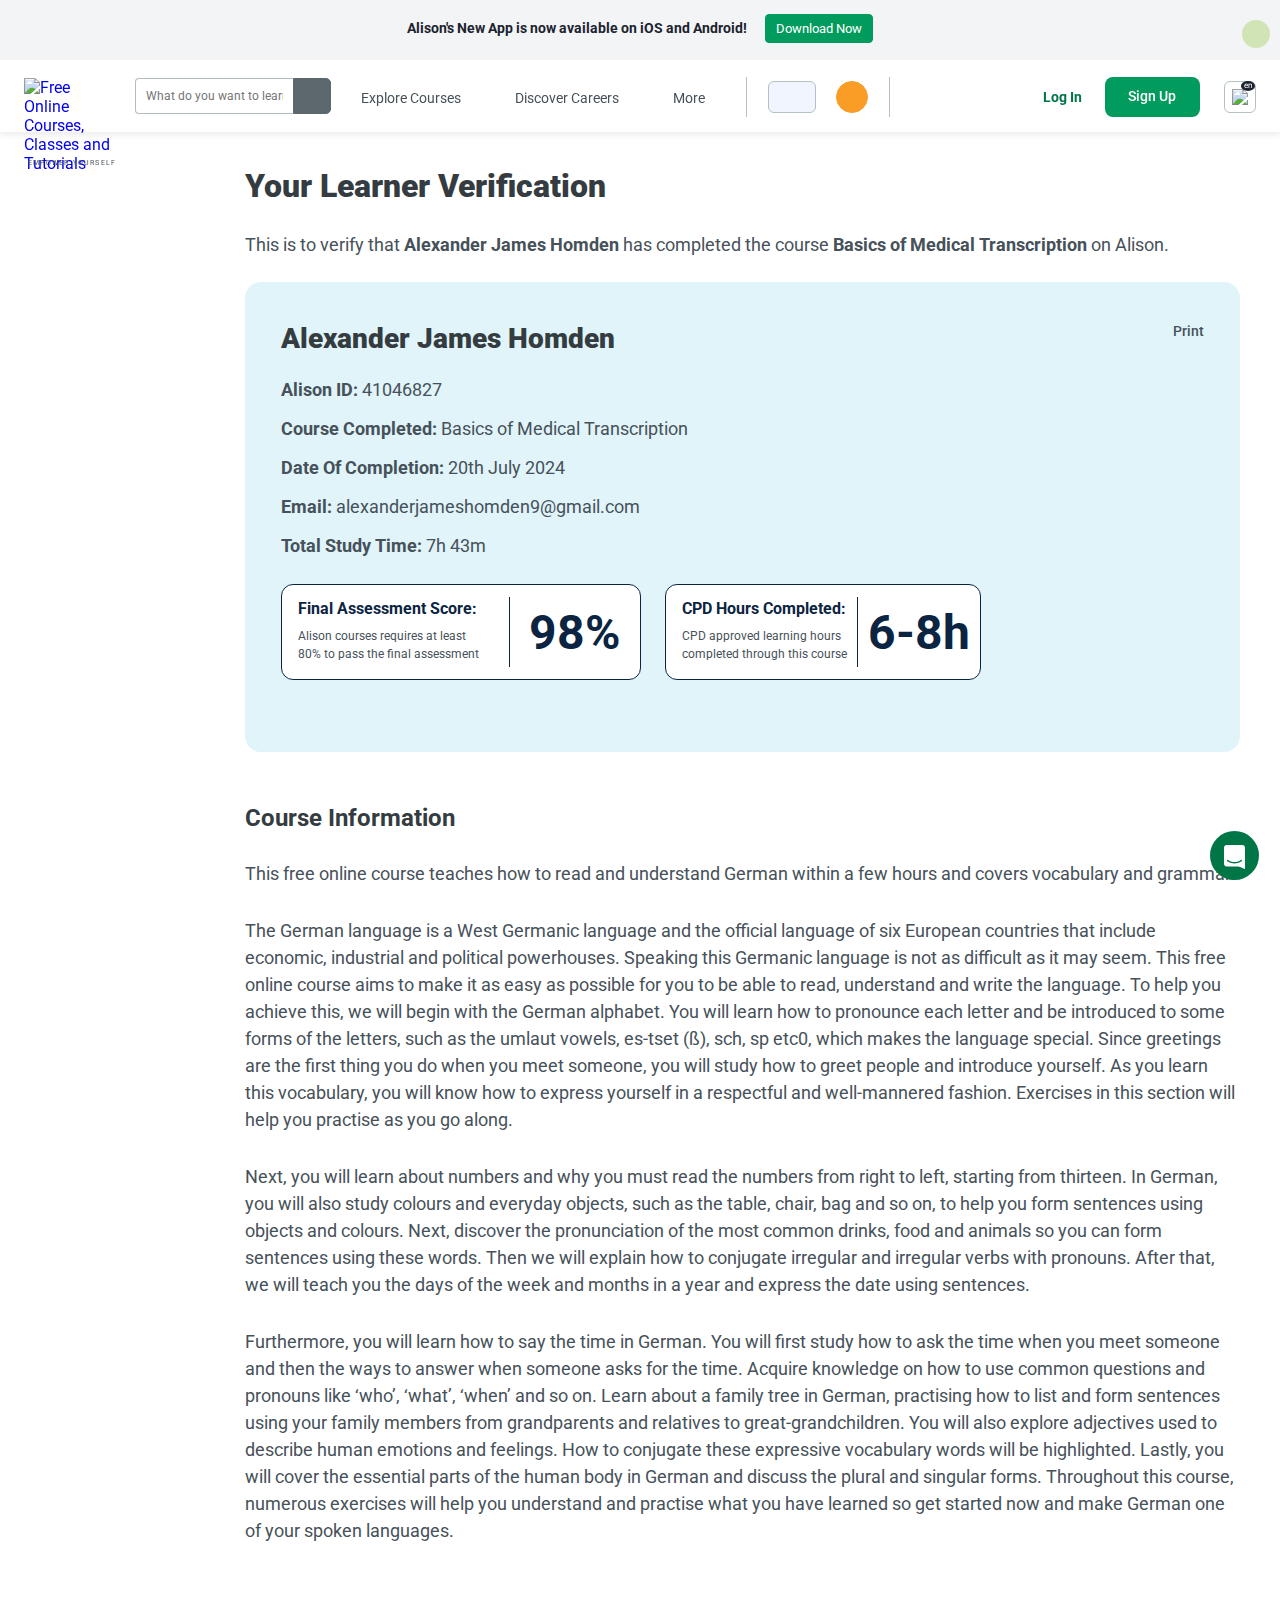
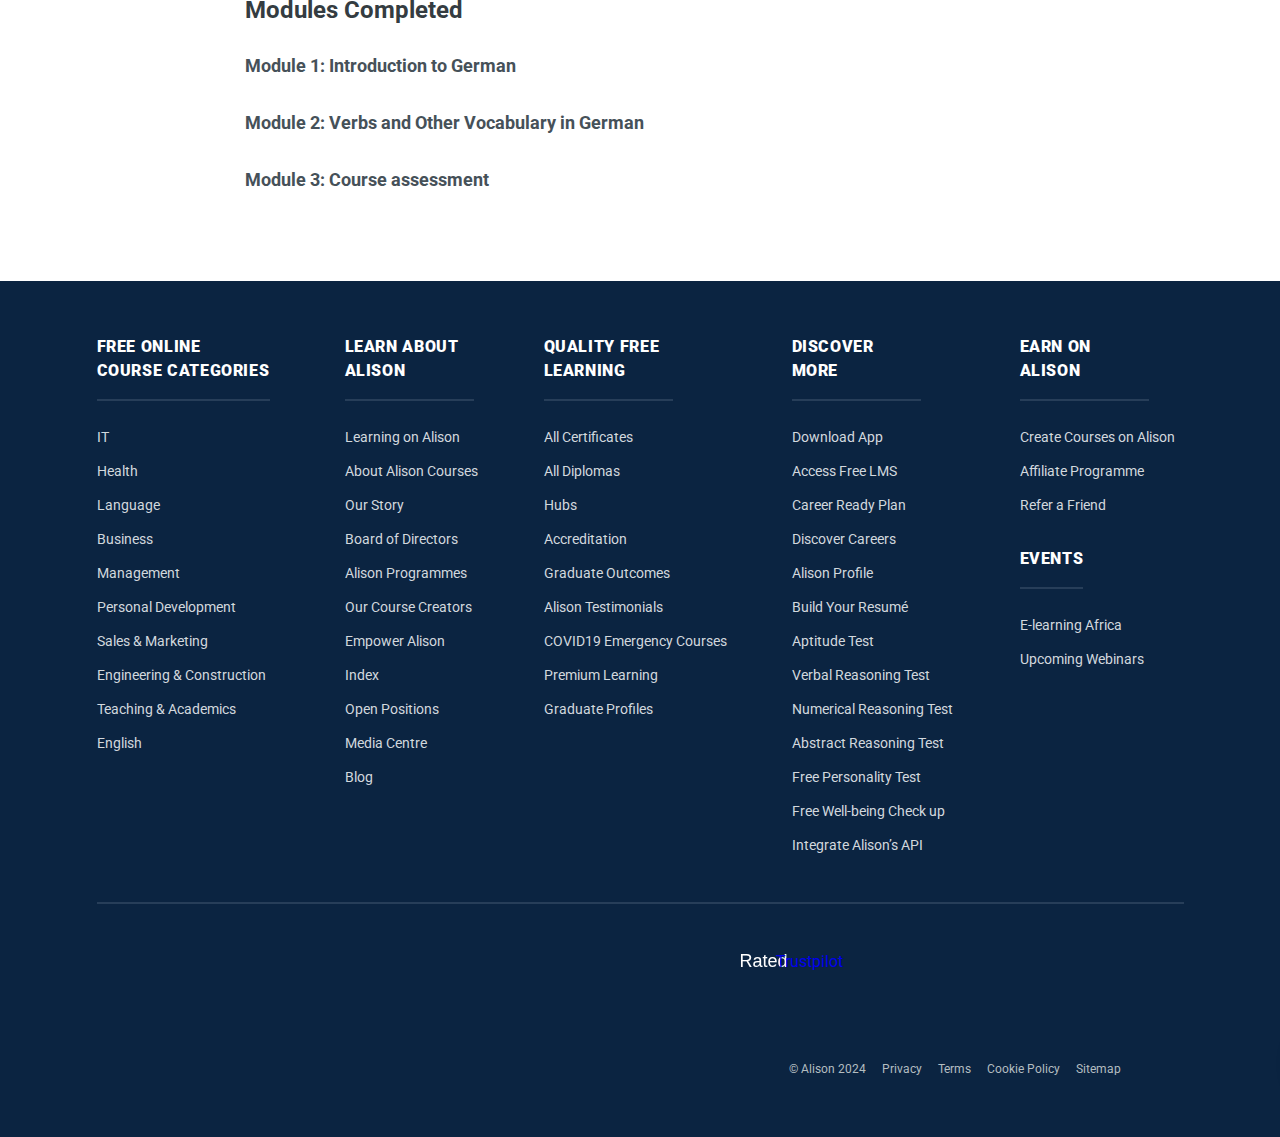
==== commit 86afaa03: "Update 14e29a592a.html" ====
--- a/alison.com/certification/check/14e29a592a.html
+++ b/alison.com/certification/check/14e29a592a.html
@@ -1,7 +1,8 @@
 <!doctype html><html lang="en">
 <!-- Mirrored from alison.com/certification/check/14e29a592a by HTTrack Website Copier/3.x [XR&CO'2014], Wed, 30 Oct 2024 13:21:03 GMT -->
 <!-- Added by HTTrack --><meta http-equiv="content-type" content="text/html;charset=UTF-8" /><!-- /Added by HTTrack -->
-<head><link rel="preconnect" href="https://cdn01.alison-static.net/" crossorigin><link rel="preconnect" href="https://api.alison.com/" crossorigin><link rel="preconnect" href="https://www.googletagmanager.com/"><link rel="preconnect" href="https://www.google-analytics.com/"><link rel="preconnect" href="https://pagead2.googlesyndication.com/"><link rel="dns-prefetch" href="https://cdn01.alison-static.net/"><link rel="dns-prefetch" href="https://api.alison.com/"><link rel="preload" as="script" href="../../html/vendor/js/jquery-3.6.4.min.js"><link rel="preload" as="script" href="../../../cdn01.alison-static.net/public/html/vendor/js/slick.js"><link rel="preload" as="script" href="../../html/vendor/js/handlebars.runtime-v4.4.3.js"><link rel="preload" as="script" href="../../html/vendor/js/jquery.mCustomScrollbar-alt.min.js"><link rel="preload" href="../../html/site/css/main3ead.css?id=1e5dae5fa066d85fd97c191f8c6cdd88" as="style"><link rel="preload" fetchpriority="high" as="image" href="../../../cdn01.alison-static.net/courses/4338/alison_courseware_intro_4338.jpg" type="image/jpg"><link rel="preload" href="https://fonts.googleapis.com/css2?family=Roboto:wght@400;500;700;900&amp;display=swap" as="font" crossorigin="anonymous"><link rel="preload" href="https://cdn01.alison-static.net/public/html/site/css/fonts/icomoon.woff2?tqrihg" as="font" crossorigin="anonymous"><link rel="dns-prefetch" href="https://accounts.google.com/"><link rel="dns-prefetch" href="https://adservice.google.com/"><link rel="dns-prefetch" href="https://adservice.google.ie/"><link rel="dns-prefetch" href="https://analytics.tiktok.com/"><link rel="dns-prefetch" href="https://ajax.cloudflare.com/"><link rel="dns-prefetch" href="https://alison.pxf.io/"><link rel="dns-prefetch" href="https://api-3t.paypal.com/"><link rel="dns-prefetch" href="https://api.paypal.com/"><link rel="dns-prefetch" href="https://api.stripe.com/"><link rel="dns-prefetch" href="https://api.trafficguard.ai/"><link rel="dns-prefetch" href="https://apis.google.com/"><link rel="dns-prefetch" href="https://assetscdn-wchat.freshchat.com/"><link rel="dns-prefetch" href="https://bam-cell.nr-data.net/"><link rel="dns-prefetch" href="https://bam.nr-data.net/"><link rel="dns-prefetch" href="https://bat.bing.com/"><link rel="dns-prefetch" href="../../../securepubads.g.doubleclick.net/tag/js/f.txt"><link rel="dns-prefetch" href="https://cdn.taboola.com/"><link rel="dns-prefetch" href="https://connect.facebook.net/"><link rel="dns-prefetch" href="https://ct.pinterest.com/"><link rel="dns-prefetch" href="https://facebook.com/"><link rel="dns-prefetch" href="https://fonts.gstatic.com/"><link rel="dns-prefetch" href="https://gdc.indeed.com/"><link rel="dns-prefetch" href="https://gdc.indeed.com/"><link rel="dns-prefetch" href="https://google.ca/"><link rel="dns-prefetch" href="https://google.com/"><link rel="dns-prefetch" href="https://googleadservices.com/"><link rel="dns-prefetch" href="https://googleads.g.doubleclick.net/"><link rel="dns-prefetch" href="https://googletagservices.com/"><link rel="dns-prefetch" href="https://gstatic.com/"><link rel="dns-prefetch" href="https://iid.googleapis.com/"><link rel="dns-prefetch" href="https://i.ytimg.com/"><link rel="dns-prefetch" href="https://js-agent.newrelic.com/"><link rel="dns-prefetch" href="https://logs-01.loggly.com/"><link rel="dns-prefetch" href="https://p.adsymptotic.com/"><link rel="dns-prefetch" href="https://partner.googleadservices.com/"><link rel="dns-prefetch" href="https://px.ads.linkedin.com/"><link rel="dns-prefetch" href="https://s.pinimg.com/"><link rel="dns-prefetch" href="https://ssl.google-analytics.com/"><link rel="dns-prefetch" href="https://ssl.gstatic.com/"><link rel="dns-prefetch" href="https://static.cloudflareinsights.com/"><link rel="dns-prefetch" href="https://tgtag.io/"><link rel="dns-prefetch" href="https://tpc.googlesyndication.com/"><link rel="dns-prefetch" href="https://www.facebook.com/"><link rel="dns-prefetch" href="https://www.google.com/"><link rel="dns-prefetch" href="https://www.googleapis.com/"><link rel="dns-prefetch" href="https://www.gstatic.com/"><link rel="dns-prefetch" href="https://www.facebook.com/"><link rel="dns-prefetch" href="https://www.redditstatic.com/"><link rel="dns-prefetch" href="https://pagead2.googlesyndication.com/"><script> const authCheck = parseInt(""); if (authCheck) { sessionStorage.setItem('auth', 'true'); } else { sessionStorage.removeItem('auth'); sessionStorage.removeItem('user'); } </script><script> let log = console.log; console.log = function(){} </script><script> window.alison_user = false; window.dataLayer = window.dataLayer || []; var localDataLayer = {}; if(typeof localStorage !== "undefined" && localStorage.getItem('original_acquisition')){ localDataLayer.original_acquisiton = localStorage.getItem('original_acquisition'); } localDataLayer.is_country_gdpr = false; if(localStorage.getItem('user_click_source')){ localDataLayer.user_click_source = localStorage.getItem('user_click_source'); if(localStorage.getItem('user_carousel_source')){ localDataLayer.user_click_source = localStorage.getItem('user_carousel_source'); } } dataLayer.push(localDataLayer); </script><script> (function(w,d,s,l,i){w[l]=w[l]||[];w[l].push({'gtm.start': new Date().getTime(),event:'gtm.js'});var f=d.getElementsByTagName(s)[0], j=d.createElement(s),dl=l!='dataLayer'?'&l='+l:'';j.async=true;j.src= '../../../www.googletagmanager.com/gtm5445.js?id='+i+dl;f.parentNode.insertBefore(j,f); })(window,document,'script','dataLayer','GTM-TWDV2Z');</script><script> function passiveScroll(){ jQuery.event.special.touchstart = { setup: function( _, ns, handle ) { this.addEventListener("touchstart", handle, { passive: !ns.includes("noPreventDefault") }); } }; jQuery.event.special.touchmove = { setup: function( _, ns, handle ) { this.addEventListener("touchmove", handle, { passive: !ns.includes("noPreventDefault") }); } }; jQuery.event.special.wheel = { setup: function( _, ns, handle ){ this.addEventListener("wheel", handle, { passive: true }); } }; jQuery.event.special.mousewheel = { setup: function( _, ns, handle ){ this.addEventListener("mousewheel", handle, { passive: true }); } }; ajaxSettings(); } var fcmActive = '1'; function extendFunctionality(){ document.addEventListener('lazybeforeunveil', function(e){ let bg = e.target.getAttribute('data-bg'); if(bg){ e.target.style.backgroundImage = 'url(' + bg + ')'; return; } if(e.target.nodeName === 'PICTURE'){ let lazy_img = e.target.querySelector('img'), lazy_src = e.target.querySelectorAll('source'); lazy_src.forEach((e) => { e.setAttribute('srcset', e.getAttribute('data-srcset')); }); lazy_img.setAttribute('src', lazy_img.getAttribute('data-src')); } }); } function ajaxSettings(){ $.ajaxSetup({ headers: { 'X-CSRF-Token': '3QvW7WCG7gw9SjI0IXI3MUW1C96jOoPRedVy753e', 'Authorization': 'Cookie NBEPp1ZE87gTQgPaioE3d9MPrQRdRuPh2pxW5o83', }, }); } </script><script src="../../html/vendor/js/jquery-3.6.4.min.js" onload="passiveScroll()"></script><script defer src="../../../www.gstatic.com/firebasejs/5.10.1/firebase-app.js"></script><script defer src="../../../www.gstatic.com/firebasejs/5.10.1/firebase-messaging.js" onload="fcm()"></script><style> .lazyload:not(.lazyload-bg), .lazyloading { opacity: 0; } .lazyloaded { opacity: 1 !important; transition: opacity 500ms; } </style><script defer src="../../../cdn01.alison-static.net/public/html/vendor/js/lazysizes.minf195.js?v=2.1" onload="extendFunctionality()"></script><link rel="manifest" href="https://alison.com/manifest.json"><meta charset="utf-8"><title> Free Online Courses from the World’s Top Publishers </title><meta name="keywords" content="alison, free online courses, free online training, learning, education"/><meta name="description" content="Join 40 million learners and explore 5000+ free online courses from top publishers. Alison is the leading provider of free online classes & online learning."/><meta property="og:title" content="Free Online Courses & Online Learning from Alison"/><meta property="og:type" content="website"/><meta name="twitter:image" content="https://cdn01.alison-static.net/public/html/site/img/sharing/alison-share__1716383819639.png"><meta property="og:image" content="https://cdn01.alison-static.net/public/html/site/img/sharing/alison-share__1716383819639.png"><meta property="og:url" content="https://alison.com/certification/check/14e29a592a"/><meta property="og:description" content="Join 40 million learners and explore 5000+ free online courses from top publishers. Alison is the leading provider of free online classes & online learning."/><meta name="twitter:card" content="summary"><meta name="twitter:site" content="@AlisonCourses"><meta name="twitter:creator" content="@AlisonCourses"><meta name="twitter:url" content="https://alison.com/certification/check/14e29a592a"><meta name="twitter:title" content="Free Online Courses & Online Learning from Alison"><meta name="twitter:description" content="Join 40 million learners and explore 5000+ free online courses from top publishers. Alison is the leading provider of free online classes & online learning."><meta name="csrf-token" content="3QvW7WCG7gw9SjI0IXI3MUW1C96jOoPRedVy753e"><meta name="viewport" content="width=device-width, initial-scale=1"><link rel="canonical" href="14e29a592a.html" /><link rel="alternate" href="14e29a592a.html" hreflang="x-default" /><link rel="alternate" href="14e29a592a.html" hreflang="en" /><link rel="alternate" href="https://alison.com/es/certificación/selección/14e29a592a" hreflang="es" /><link rel="alternate" href="https://alison.com/fr/certification/vérification/14e29a592a" hreflang="fr" /><link rel="alternate" href="https://alison.com/it/certificazione/controllo/14e29a592a" hreflang="it" /><link rel="alternate" href="https://alison.com/pt-BR/certificação/seleção/14e29a592a" hreflang="pt-br" /><meta name="robots" content="noindex" /><script async data-overlays="bottom" src="../../../pagead2.googlesyndication.com/pagead/js/f.txt"></script><link rel="icon" type="image/png" href="../../../cdn01.alison-static.net/public/html/vendor/img/favicon/favicon-16x16.png" sizes="16x16" /><link rel="apple-touch-icon" sizes="180x180" href="../../../cdn01.alison-static.net/public/html/vendor/img/favicon/apple-touch-icon.png"><link rel="icon" type="image/png" sizes="32x32" href="../../../cdn01.alison-static.net/public/html/vendor/img/favicon/favicon-32x32.png"><link rel="manifest" href="https://cdn01.alison-static.net/public/html/vendor/img/favicon/manifest.json"><link rel="mask-icon" href="https://cdn01.alison-static.net/public/html/vendor/img/favicon/safari-pinned-tab.svg" color="#5bbad5"><meta name="theme-color" content="#ffffff"><script type='text/javascript'> window.smartlook||(function(d) { var o=smartlook=function(){ o.api.push(arguments);},h=d.getElementsByTagName('head')[0]; var c=d.createElement('script');o.api=new Array();c.async=true;c.type='text/javascript'; c.charset='utf-8';c.src='../../../web-sdk.smartlook.com/recorder.js';h.appendChild(c); })(document); smartlook('init', '433ed928b8353c0fea826ee5a8dea3a7fb55720d', { region: 'eu' }); </script><script type="text/javascript" src="../../../widget.trustpilot.com/bootstrap/v5/tp.widget.bootstrap.min.js" async></script><script> var language = "en";</script><link rel="stylesheet" href="../../html/site/css/main3ead.css?id=1e5dae5fa066d85fd97c191f8c6cdd88"><link rel="preload" href="../../html/site/css/iconfont.css" as="style" onload="this.onload=null;this.rel='stylesheet'"><link rel="stylesheet" href="../../html/site/css/two-column-template.css"><link rel="stylesheet" href="../../html/site/css/cert-check.css"></head><body class="" data-api_endpoint="https://api.alison.com/v0.1" data-gclient_id="70245126531-aq99q60am7odbhgs779chq4abegbrlj9.apps.googleusercontent.com" data-in_sync="true" data-site_ads="true" ><noscript><iframe src="https://www.googletagmanager.com/ns.html?id=GTM-TWDV2Z" height="0" width="0" style="display:none;visibility:hidden" ></iframe></noscript><div class="loading" style="display: none"><img class="lazyload" data-src="https://cdn01.alison-static.net/public/html/site/img/loader.gif" width="208" height="208" alt="Loading"></div><div class="messages-q" style="position: fixed;right: 10px;bottom: 0;max-width: 420px;width: 100%;height: 100%;display: none;pointer-events: none; z-index: 99999"></div></div><section id="header-outer" class="header__outer "><header class=" announcement-active sale-active " ><div id="announcement" class="announcement active header__banner" style="background-color: #F3F4F6;opacity: 0;min-height: 60px;"><div class="wrapper" style="max-width: 900px;"><style>.announcement{ color: #1c232e;}.announcement a{ display: inline-block;}.announcement .wrapper p{ max-width: 85%; margin: 0 auto;}.announcement p [class*="icon"]{ font-size: 22px; position: relative; top: 4px; color: #83C11F; margin: 0 10px; font-weight: bold;}.announcement .close{ width: 28px; background: rgba(131, 193, 31, 0.3); border-radius: 100%; height: 28px; color: #83C11F; text-align: center; padding: 5px 0 0; margin: -11px 0 0;}@media all and (max-width:1018px){.announcement p [class*="icon"]:last-child{display:none;}.announcement .wrapper a.btn { display: table; margin: 19px auto 0; color: #1c232e !important;}}</style><p><span class="icon-mobile-applications"></span> Alison's New App is now available on iOS and Android! <a target="_blank" rel="nofollow" href="https://alisonmobile.page.link/homepage" class="btn btn-green" title=""> Download Now </a><span class="icon-mobile-applications"></span></p></div><a href="#" class="close" style="margin-top: -10px;position: absolute;right: 10px;top: 50%;"><span class="icon-cross"></span></a></div><script> sale_id = "0";</script><script> const days_label = [ 'Sunday', 'Monday', 'Tuesday', 'Wednesday', 'Thursday', 'Friday', 'Saturday']; let bought, ls_item = localStorage.getItem('popup_banner_' + sale_id + '_closed_at'), banner_type = document.getElementById('announcement') ? 'announcement' : 'sale', s_banner = document.getElementById(banner_type), body = document.querySelector('body'), popup_active = false, le_timer; function openBanner(){ if(document.getElementById(banner_type) !== null){ document.getElementById(banner_type).style.opacity = 1; } if(!popup_active) { document.querySelector('body').className += ' sale-active' + (banner_type === 'announcement' ? ' announcement-active' : ''); } } function activatePopup() { if(!localStorage.getItem('popup_' + sale_id + '_logged_out')){ showPopup(); } } function showPopup(){ $('.pop__overlay, .sale-pop').show(); if ($(window).width() < 769) { if($('.pop__overlay').length > 0){ popup_active = true; s_banner.parentNode.removeChild(s_banner); $('header').removeClass('sale-active', 'announcement-active'); $('body').removeClass('sale-active'); } } } function LETImer(){ let interval = 300000; if(!localStorage.endTime){ localStorage.endTime = +new Date + interval; } le_timer = setInterval(function() { let remaining = localStorage.endTime - new Date; if( remaining < 0 ) { showPopup(); } }, 100); } if(bought === null){ if (ls_item) { let targetStorage = $('.loggedin').length > 0 ? 'popup_banner_' + sale_id + '_closed_at' : 'popup_' + sale_id + '_logged_out', storageDate = parseInt(targetStorage), date = new Date(storageDate * 1000), today = new Date(); if((days_label[date.getDay()] === 'Thursday' && days_label[today.getDay()] === 'Friday') || (days_label[date.getDay()] !== 'Friday' && Math.floor(((Date.now() / 1000) - storageDate) / (3600*24)) >= 3)){ localStorage.removeItem('popup_banner_' + sale_id + '_closed_at'); localStorage.removeItem('popup_' + sale_id + '_logged_out'); activatePopup(); } else{ $('.pop__overlay, .sale-pop').remove(); } } else { activatePopup(); } } if(typeof localStorage !== 'undefined') { let header_simple = document.getElementById('header-simple'); if(header_simple && banner_type === 'sale'){ s_banner.className += ' sale-banner-shop'; } if (localStorage.getItem(banner_type+'_banner_' + sale_id + '_closed_at') && !header_simple) { let storageDate = parseInt(localStorage.getItem(banner_type+'_banner_' + sale_id + '_closed_at')); if (Math.floor(((Date.now() / 1000) - storageDate) / (3600*24)) >= 3) { openBanner(); } else{ s_banner.parentNode.removeChild(s_banner); document.querySelector('header').classList.remove('sale-active', 'announcement-active'); document.querySelector('body').classList.remove('sale-active'); } } else { openBanner(); } } </script><div class="header"><div class="header__search"><div class="for-mobile header__search-nav" style="display:none;"><span class="icon-nb-menu"></span><span class="icon-search"></span><div class="lms-b lms-b--nr"><div id="lms-b--non-registered" data-user-type="G" class="lms-b__button lms-b__button--nr">LMS</div><div class="lms-b__menu lms-b__menu--nr" style="display: none"><div class="lms-b__inner lms-b__inner--nr"><h6>Are you a business or organisation seeking to train and upskill your employees?</h6><div class="flms-banner-img"><img class="lazyload" data-src="/html/site/img/header/flms-popup-img.svg" alt="Free LMS Programme"></div><p>If yes, check out Alison’s Free LMS here!</p><div class="flms-but"><a href="#0" class="btn-flms btn-flms--blank no-flex-shrink">Not For Me</a><a href="https://alison.com/lms" class="btn-flms btn-flms--green no-flex-shrink">Yes</a></div></div></div></div></div><a href="https://alison.com/" id="alison_logo" class="logo"><img width="117" height="40" src="https://cdn01.alison-static.net/public/html/site/img/header/alison-free-courses.svg" alt="Free Online Courses, Classes and Tutorials"></a><div class="header__search-input"><div class="search-container "><form method="GET" action="https://alison.com/courses" accept-charset="UTF-8" id="header-search-form"><input maxlength="200" autocomplete="off" placeholder="What do you want to learn?" class="autocomplete_field" id="autocomplete" name="query" type="text"><button type="submit" id="search_icon" class="btn btn-warning btn-fla"><span class="icon-search" style="pointer-events: none;"></span></button></form></div></div></div><div class="header__nav nav"><div class="for-desktop"><div class="nav__item nav__item--b nav__item--dd nav__item--hover"><a href="#" data-type="categories" class="load-dropdown" title="Explore Courses"> Explore Courses <span class="icon-vertical-dropdown-icon"></span></a><div class="nav__dd nav__dd--cats nav__dd--cols" style="display: none"><a href="https://alison.com/diploma-courses" title="Earn a Diploma"> header.all_diploma_courses </a><a href="https://alison.com/certificate-courses" title="Certificates"><h5>header.all_certificate_courses</h5></a><a data-code="it" data-id="1" data-slug="it" data-name="IT" href="https://alison.com/courses/it" title="IT Courses"><h5>IT</h5><span class="course-amount">(1,168 Courses)</span></a><a data-code="health" data-id="31" data-slug="health" data-name="Health" href="https://alison.com/courses/health" title="Health Courses"><h5>Health</h5><span class="course-amount">(937 Courses)</span></a><a data-code="language" data-id="15" data-slug="language" data-name="Language" href="https://alison.com/courses/language" title="Language Courses"><h5>Language</h5><span class="course-amount">(310 Courses)</span></a><a data-code="business" data-id="51" data-slug="business" data-name="Business" href="https://alison.com/courses/business" title="Business Courses"><h5>Business</h5><span class="course-amount">(1,609 Courses)</span></a><a data-code="management" data-id="109" data-slug="management" data-name="Management" href="https://alison.com/courses/management" title="Management Courses"><h5>Management</h5><span class="course-amount">(959 Courses)</span></a><a data-code="personal-development" data-id="45" data-slug="personal-development" data-name="Personal Development" href="https://alison.com/courses/personal-development" title="Personal Development Courses"><h5>Personal Development</h5><span class="course-amount">(1,246 Courses)</span></a><a data-code="marketing" data-id="79" data-slug="marketing" data-name="Sales &amp; Marketing" href="https://alison.com/courses/marketing" title="Sales &amp; Marketing Courses"><h5>Sales &amp; Marketing</h5><span class="course-amount">(416 Courses)</span></a><a data-code="engineering" data-id="99" data-slug="engineering" data-name="Engineering &amp; Construction" href="https://alison.com/courses/engineering" title="Engineering &amp; Construction Courses"><h5>Engineering &amp; Construction</h5><span class="course-amount">(782 Courses)</span></a><a data-code="education" data-id="41" data-slug="education" data-name="Teaching &amp; Academics" href="https://alison.com/courses/education" title="Teaching &amp; Academics Courses"><h5>Teaching &amp; Academics</h5><span class="course-amount">(1,509 Courses)</span></a></div></div><div class="nav__item nav__item--b nav__item--dd nav__item--hover"><a href="#" data-type="careers" class="load-dropdown" title="Discover Careers"> Discover Careers <span class="icon-vertical-dropdown-icon"></span></a><div class="nav__dd nav__dd--career nav__dd--cols" style="display: none"><a data-slug="health" data-img="health.svg" href="https://alison.com/careers/health" title="Health Science Careers"> Health Science <br><span class="course-amount">(162 Careers)</span></a><a data-slug="finance" data-img="finance.svg" href="https://alison.com/careers/finance" title="Finance Careers"> Finance <br><span class="course-amount">(62 Careers)</span></a><a data-slug="it" data-img="it.svg" href="https://alison.com/careers/it" title="Information Technology Careers"> Information Technology <br><span class="course-amount">(57 Careers)</span></a><a data-slug="education" data-img="education.svg" href="https://alison.com/careers/education" title="Education and Training Careers"> Education and Training <br><span class="course-amount">(57 Careers)</span></a><a data-slug="management" data-img="management.svg" href="https://alison.com/careers/management" title="Business Management and Administration Careers"> Business Management and Administration <br><span class="course-amount">(57 Careers)</span></a><a data-slug="marketing" data-img="marketing.svg" href="https://alison.com/careers/marketing" title="Marketing, Sales, and Service Careers"> Marketing, Sales, and Service <br><span class="course-amount">(48 Careers)</span></a><a data-slug="agriculture-food-and-natural-resources" data-img="agriculture-food-and-natural-resources.svg" href="https://alison.com/careers/agriculture-food-and-natural-resources" title="Agriculture, Food, and Natural Resources Careers"> Agriculture, Food, and Natural Resources <br><span class="course-amount">(37 Careers)</span></a><a data-slug="hospitality" data-img="hospitality.svg" href="https://alison.com/careers/hospitality" title="Hospitality and Tourism Careers"> Hospitality and Tourism <br><span class="course-amount">(34 Careers)</span></a><a data-slug="stem" data-img="stem.svg" href="https://alison.com/careers/stem" title="Science, Technology, Engineering, and Mathematics Careers"> Science, Technology, Engineering, and Mathematics <br><span class="course-amount">(111 Careers)</span></a><a data-slug="architecture" data-img="architecture.svg" href="https://alison.com/careers/architecture" title="Architecture and Construction Careers"> Architecture and Construction <br><span class="course-amount">(35 Careers)</span></a><a data-slug="government" data-img="government.svg" href="https://alison.com/careers/government" title="Government and Public Administration Careers"> Government and Public Administration <br><span class="course-amount">(14 Careers)</span></a><a data-slug="security" data-img="security.svg" href="https://alison.com/careers/security" title="Law, Public Safety, Corrections, and Security Careers"> Law, Public Safety, Corrections, and Security <br><span class="course-amount">(80 Careers)</span></a><a data-slug="manufacturing" data-img="manufacturing.svg" href="https://alison.com/careers/manufacturing" title="Manufacturing Careers"> Manufacturing <br><span class="course-amount">(15 Careers)</span></a><a data-slug="distribution" data-img="distribution.svg" href="https://alison.com/careers/distribution" title="Transportation, Distribution, and Logistics Careers"> Transportation, Distribution, and Logistics <br><span class="course-amount">(37 Careers)</span></a><a data-slug="human-services" data-img="human-services.svg" href="https://alison.com/careers/human-services" title="Human Services Careers"> Human Services <br><span class="course-amount">(55 Careers)</span></a><a data-slug="arts" data-img="arts.svg" href="https://alison.com/careers/arts" title="Arts, Audio/Video Technology, and Communications Careers"> Arts, Audio/Video Technology, and Communications <br><span class="course-amount">(124 Careers)</span></a></div></div><div class="nav__item nav__item--dd nav__item--hover"><a href="#" class="load-dropdown" data-type="more" title="More">More <span class="icon-vertical-dropdown-icon"></span></a></div><div class="nav__section"><div id="lms-b--non-registered" class="lms-b lms-b--nr" data-user-type="G"><div id="lms-b--nr" class="lms-b__button lms-b__button--nr">LMS</div><div class="lms-b__menu lms-b__menu--nr" style="display: none"><div class="lms-b__inner lms-b__inner--nr"><h6>Are you a business or organisation seeking to train and upskill your employees?</h6><div class="flms-banner-img"><img class="lazyload" data-src="/html/site/img/header/flms-popup-img.svg" alt="Free LMS Programme"></div><p>If yes, check out Alison’s Free LMS here!</p><div class="flms-but"><a href="#0" class="btn-flms btn-flms--blank no-flex-shrink">Not For Me</a><a href="https://alison.com/lms" class="btn-flms btn-flms--green no-flex-shrink">Yes</a></div></div></div></div><span class="q-aff" ><span class="coin"><span class="front"></span><span class="back"></span></span><div class="aff"><div class="aff__message aff__message--not-affiliate" style="display:none;"><span class="icon-cross2 aff__close"></span><img class="lazyload" data-src="https://alison.com/html/site/img/affiliates/not-affiliate.svg" /><div class="aff__text"><p> Become an Alison Affiliate in one click, and start earning money by sharing any page on the Alison website. </p><a class="aff__btn" href="https://alison.com/affiliates/learn-to-earn">Become an Affiliate</a></div></div></div></span></div></div><div class="for-mobile" style="display: none"><span class="nav__item nav__item--dd nav__item--user-menu"></span></div></div><div class="head__u head__u--out login-links nav"><span class="q-aff" ><span class="coin"><span class="front"></span><span class="back"></span></span><div class="aff"><div class="aff__message aff__message--not-affiliate" style="display:none;"><span class="icon-cross2 aff__close"></span><img class="lazyload" data-src="https://alison.com/html/site/img/affiliates/not-affiliate.svg" /><div class="aff__text"><p> Become an Alison Affiliate in one click, and start earning money by sharing any page on the Alison website. </p><a class="aff__btn" href="https://alison.com/affiliates/learn-to-earn">Become an Affiliate</a></div></div></div></span><div class="login-links"><a class="link login-button login-mobile" href="https://alison.com/login"> Log In<span>&nbsp;</span></a><a href="https://alison.com/register" class="link head__u-register shine"> Sign Up </a></div><span class="nav__item nav__item--dd nav__item--slide nav__item--languages activate-dropdown "><span class="language-icon"><img src="https://alison.com/html/site/img/header/world.svg" class="lazyload" /><span class="language"> en </span></span><div class="nav__dd nav__dd--slide nav__dd--languages" style="display: none" ><ul><li class="border-bottom extra-padding subnav-back" style="display: none" ><span class="icon-arrow-thin-right"></span> Change Language </li><li class="selected" ><a rel="alternate" hreflang="en" href="14e29a592a.html"><span><img class="lazyload" data-src="https://cdn01.alison-static.net/public/html/site/img/header/en.svg" alt="English Language Select"/></span> English </a></li><li ><a rel="alternate" hreflang="es" href="https://alison.com/es/certificación/selección/14e29a592a"><span><img class="lazyload" data-src="https://cdn01.alison-static.net/public/html/site/img/header/es.svg" alt="Spanish Language Select"/></span> Spanish </a></li><li ><a rel="alternate" hreflang="fr" href="https://alison.com/fr/certification/vérification/14e29a592a"><span><img class="lazyload" data-src="https://cdn01.alison-static.net/public/html/site/img/header/fr.svg" alt="French Language Select"/></span> French </a></li><li ><a rel="alternate" hreflang="it" href="https://alison.com/it/certificazione/controllo/14e29a592a"><span><img class="lazyload" data-src="https://cdn01.alison-static.net/public/html/site/img/header/it.svg" alt="Italian Language Select"/></span> Italian </a></li><li ><a rel="alternate" hreflang="pt-BR" href="https://alison.com/pt-BR/certificação/seleção/14e29a592a"><span><img class="lazyload" data-src="https://cdn01.alison-static.net/public/html/site/img/header/pt-BR.svg" alt="Brazilian Portuguese Language Select"/></span> Brazilian Portuguese </a></li></ul></div></span></div></div></header><div class="body-padding "></div><div class="darken" style="display: none"></div></section><div class="aff-over" style="display:none;"></div><div id="cert-check" ><div class="full-width-wrapper center-content "><div class="col-md-12 content-section"><h1>Your Learner Verification</h1><p> This is to verify that <span class="blue-label">Alexander James Homden</span> has completed the course <span>German for Beginners</span> on Alison. </p><div class="cert-check__row one"><div class="cert-check__print"><a target="_blank" href="https://alison.com/certification/print/41046827/14e29a592a" class="print"><i class="icon-print"></i><p>Print</p></a></div><h3>Alexander James Homden</h3><p><span>Alison ID:</span> 41046827 </p><p><span>Course Completed:</span> German for Beginners</p><p><span>Date Of Completion:</span> 20th July 2024</p><p><span>Email:</span> 20th July 2024</p><p><span>Total Study Time:</span> 7h 43m</p><div class="boxes-wrapper"><div class="box"><div class="left"><h6>Final Assessment Score:</h6><p>Alison courses requires at least <br>80% to pass the final assessment</p></div><div class="right">88%</div></div><div class="box"><div class="left"><h6>CPD Hours Completed:</h6><p>CPD approved learning hours <br>completed through this course</p></div><div class="right"> 6-8h </div></div></div></div><h2>Course Information</h2><div class="cert-check__row"><div class="course-description"><p>This free online course teaches how to read and understand German within a few hours and covers vocabulary and grammar.</p><p><p>The German language is a West Germanic language and the official language of six European countries that include economic, industrial and political powerhouses. Speaking this Germanic language is not as difficult as it may seem. This free online course aims to make it as easy as possible for you to be able to read, understand and write the language. To help you achieve this, we will begin with the German alphabet. You will learn how to pronounce each letter and be introduced to some forms of the letters, such as the umlaut vowels, es-tset (ß), sch, sp etc0, which makes the language special. Since greetings are the first thing you do when you meet someone, you will study how to greet people and introduce yourself. As you learn this vocabulary, you will know how to express yourself in a respectful and well-mannered fashion. Exercises in this section will help you practise as you go along.</p><p>Next, you will learn about numbers and why you must read the numbers from right to left, starting from thirteen. In German, you will also study colours and everyday objects, such as the table, chair, bag and so on, to help you form sentences using objects and colours. Next, discover the pronunciation of the most common drinks, food and animals so you can form sentences using these words. Then we will explain how to conjugate irregular and irregular verbs with pronouns. After that, we will teach you the days of the week and months in a year and express the date using sentences.</p><p>Furthermore, you will learn how to say the time in German. You will first study how to ask the time when you meet someone and then the ways to answer when someone asks for the time. Acquire knowledge on how to use common questions and pronouns like ‘who’, ‘what’, ‘when’ and so on. Learn about a family tree in German, practising how to list and form sentences using your family members from grandparents and relatives to great-grandchildren. You will also explore adjectives used to describe human emotions and feelings. How to conjugate these expressive vocabulary words will be highlighted. Lastly, you will cover the essential parts of the human body in German and discuss the plural and singular forms. Throughout this course, numerous exercises will help you understand and practise what you have learned so get started now and make German one of your spoken languages.</p></p></div></div><h2>Modules Completed</h2><div class="cert-check__row"><div class="cert-check__text-row"><div class="cert-check__text-content"><span class="cert-check__label">Module 1: </span> Introduction to German </div></div><div class="cert-check__text-row"><div class="cert-check__text-content"><span class="cert-check__label">Module 2: </span> Verbs and Other Vocabulary in German </div></div><div class="cert-check__text-row"><div class="cert-check__text-content"><span class="cert-check__label">Module 3: </span> Course assessment </div></div></div></div><div class="col-md-12 survey-wrapper"><div class="survey-inner"><span class="icon-cross2"></span><h4>Tell us why you need your learner verification?</h4><form class="reason-survey" method="POST"><ul><li><input type="radio" id="academic" name="reason" value="1"><label for="academic">It was requested by my academic institution</label><br></li><li><input type="radio" id="employer" name="reason" value="2"><label for="employer">It was requested by my employer/organisation</label><br></li><li><input type="radio" id="manager" name="reason" value="3"><label for="manager">It was requested by my hiring manager/recruiter </label></li><li><input type="radio" id="other" name="reason" value="4"><label for="other">Other (Please Specify)</label></li><li><textarea name="" placeholder="Type your reason here" disabled></textarea></li><li><button type="submit">Print Your Learner Verification</button></li></ul></form></div></div></div><div class="mobile-cta"></div><div class="img-up"><div class="img-up__inner"><h4>Edit Photo</h4><span class="icon-cross2"></span><div class="img-up__body"><div id="avatar-crop-x"></div><input type="file" id="upload" value="Choose a file" accept="image/*"></div><div class="img-up__button"><button id="save-img">Save</button></div></div></div></div><div class="modal-outer" style="display: none" ><div class="login-modal"><div class=" inner-modal"><div class="login"><div class="login__inner"><div class="login__left"><img class="lazyload" data-src="https://alison.com/html/site/img/login-bg.svg" /><span class="login__head">Empower Yourself For Free</span><p> Join our community of 40 million+ learners, upskill with CPD UK accredited courses, explore career development tools and psychometrics - all for free. </p><div class="login__help"> Having trouble <span class="l_action">Logging In</span>? <a href="#"> Get in touch</a></div></div><div class="login__right"><span class="icon-cross2"></span><div class="login__tabs"><div data-id="register" class=""> Sign Up </div><div data-id="login" class="active"> Log In </div></div><div id="login" class="login__login tab active"><div class="soc-log"><a href="https://alison.com/auth/facebook?redirect_url=https://alison.com/certification/check/14e29a592a&amp;previous_url=https://alison.com&amp;route_name=site.courses.cert-check" rel="nofollow" title="Register/Log In with Facebook"><img alt="Facebook" class="lazyload" data-src="https://alison.com/html/site/img/login/facebook.svg?v=1"/></a><a href="https://alison.com/auth/live?redirect_url=https://alison.com/certification/check/14e29a592a&amp;previous_url=https://alison.com&amp;route_name=site.courses.cert-check" rel="nofollow" title="Register/Log In with Microsoft"><img alt="Microsoft" class="lazyload" data-src="https://alison.com/html/site/img/login/microsoft.svg?v=1"/></a><div id="g_id_onload" data-client_id="70245126531-aq99q60am7odbhgs779chq4abegbrlj9.apps.googleusercontent.com" data-context="signup" data-ux_mode="popup" data-callback="redirectUser" data-auto_prompt="false"></div><a class="g_id_signin google-login" data-type="icon" data-shape="square" data-theme="outline" data-text="signin_with" data-size="large" href="https://alison.com/auth/google?redirect_url=https://alison.com/certification/check/14e29a592a&amp;previous_url=https://alison.com&amp;route_name=site.courses.cert-check" rel="nofollow"></a><a href="https://alison.com/auth/linkedin?redirect_url=https://alison.com/certification/check/14e29a592a&amp;previous_url=https://alison.com&amp;route_name=site.courses.cert-check" rel="nofollow" title="Register/Log In with LinkedIn"><img alt="LinkedIn" class="lazyload" data-src="https://alison.com/html/site/img/login/linkedin.svg?v=1" /></a></div><div class="or-line"><span>or</span></div><div class="form-group"><form method="POST" action="https://alison.com/learner-entry" accept-charset="UTF-8" data-login-form name="login-form"><input name="_token" type="hidden" value="3QvW7WCG7gw9SjI0IXI3MUW1C96jOoPRedVy753e"><div class="input-field "><input class="form-control " placeholder="Email" required name="email" type="email"></div><div class="input-field toggle-parent "><input class="form-control password " placeholder="Password" required autocomplete="off" name="password" type="password" value=""><div class="icon-hide-password password-toggle"></div></div><div class="login__extras"><div><input id="remember" checked="checked" name="remember" type="checkbox" value="1"><label for="remember" class="form-checkbox">Keep me logged in</label></div><a class="login__forgot" href="#"> Forgot Password? </a></div><input name="current" type="hidden" value="14e29a592a.html"><input name="route_name" type="hidden" value="site.courses.cert-check"><div class="login__bottom"><div class="login-form__submit"><input class="submit-login" type="submit" value="Log In"></div><div class="login__toggle"> Don’t have an account? <span data-id="register">Sign Up</span></div><div class="login__as-creator"> Are you a course creator? <a target="_blank" href="https://publishing-v2.alison.com/auth/sign-in">Click Here <span class="icon-view-all-careers-link"></span></a></div></div></form></div></div><div id="register" class="login__register tab "><div class="soc-log"><a href="https://alison.com/auth/facebook?redirect_url=https://alison.com/certification/check/14e29a592a&amp;previous_url=https://alison.com&amp;route_name=site.courses.cert-check" rel="nofollow" title="Register/Log In with Facebook"><img alt="Facebook" class="lazyload" data-src="https://alison.com/html/site/img/login/facebook.svg?v=1"/></a><a href="https://alison.com/auth/live?redirect_url=https://alison.com/certification/check/14e29a592a&amp;previous_url=https://alison.com&amp;route_name=site.courses.cert-check" rel="nofollow" title="Register/Log In with Microsoft"><img alt="Microsoft" class="lazyload" data-src="https://alison.com/html/site/img/login/microsoft.svg?v=1"/></a><div id="g_id_onload" data-client_id="70245126531-aq99q60am7odbhgs779chq4abegbrlj9.apps.googleusercontent.com" data-context="signup" data-ux_mode="popup" data-callback="redirectUser" data-auto_prompt="false"></div><a class="g_id_signin google-login" data-type="icon" data-shape="square" data-theme="outline" data-text="signin_with" data-size="large" href="https://alison.com/auth/google?redirect_url=https://alison.com/certification/check/14e29a592a&amp;previous_url=https://alison.com&amp;route_name=site.courses.cert-check" rel="nofollow"></a><a href="https://alison.com/auth/linkedin?redirect_url=https://alison.com/certification/check/14e29a592a&amp;previous_url=https://alison.com&amp;route_name=site.courses.cert-check" rel="nofollow" title="Register/Log In with LinkedIn"><img alt="LinkedIn" class="lazyload" data-src="https://alison.com/html/site/img/login/linkedin.svg?v=1" /></a></div><div class="or-line"><span>or</span></div><div class="form-group email-signup"><form method="POST" action="https://alison.com/register" accept-charset="UTF-8" data-signup-form id="signup-form" name="register-form"><input name="_token" type="hidden" value="3QvW7WCG7gw9SjI0IXI3MUW1C96jOoPRedVy753e"><div class="login__row"><div class="input-field name name-float first-name "><input class="form-control " id="firstName" placeholder="First Name" autocomplete="off" minlength="2" required name="firstname" type="text"></div><div class="input-field name-float last-name "><input class="form-control " id="lastName" placeholder="Surname" autocomplete="off" minlength="2" required name="lastname" type="text"></div></div><div class="clearfix"></div><div class="input-field-email "><input class="form-control " id="emailNew" placeholder="E-mail" autocomplete="off" required name="signup_email" type="email"></div><div class="input-field toggle-parent "><input class="form-control password " id="signup_password" placeholder="Password" autocomplete="off" minlength="6" required name="signup_password" type="password" value=""><div class="icon-hide-password password-toggle"></div></div><input name="signup_tc_social" type="hidden" value="1"><input name="current" type="hidden" value="14e29a592a.html"><input name="route_name" type="hidden" value="site.courses.cert-check"><div class="login__bottom"><div class="login-form__submit"><input class="submit-login signup-button" type="submit" value="Sign Up"></div><div class="login__toggle"> Already have an account? <span data-id="login">Log In</span></div><div class="login__terms"> By signing up, I accept Alison's <a title="Alison's Terms & Conditions" href="https://alison.com/about/terms-of-use">Terms & Conditions</a></div></div></div></form></div><div id="forgotpassword" class="tab nprf__tab "><div class="close-modal"><span class="icon-cross2"></span></div><img src="https://alison.com/html/site/img/forgotpassword.svg" alt="Forgot Password?"><span class="login-title">Forgot Password?</span><span class="sub-text">No worries, we will send reset instructions to your email address.</span><div class="form-group"><form method="POST" action="https://alison.com/password/email" accept-charset="UTF-8" data-forgot-form name="forgot-password-form"><input name="_token" type="hidden" value="3QvW7WCG7gw9SjI0IXI3MUW1C96jOoPRedVy753e"><div class="input-field "><input class="form-control" placeholder="Enter your email" required name="email" type="email"><span class="nprf__error-msg" style=" display: none;"></span></div><input class="submit-login" type="submit" value="Reset Password"></form><div class="login__as-creator"><a class="nprf__mobile-cancel" href="https://alison.com/">Cancel</a></div></div></div><li id="resetpassword" class="tab"> Reset password form here</li></div></div></div></div></div></div><footer class="main tpv2 "><div class="main-bg"><div class="ft-wrap"><div class="col col-1 col-a"><div class="col-inner"><div class="ft-column"><div class="ft-column-inner"><div class="footer_h3">FREE ONLINE COURSE CATEGORIES</div><ul><li><a href="https://alison.com/courses/it" title=" IT Courses"> IT </a></li><li><a href="https://alison.com/courses/health" title=" Health Courses"> Health </a></li><li><a href="https://alison.com/courses/language" title=" Language Courses"> Language </a></li><li><a href="https://alison.com/courses/business" title=" Business Courses"> Business </a></li><li><a href="https://alison.com/courses/management" title=" Management Courses"> Management </a></li><li><a href="https://alison.com/courses/personal-development" title=" Personal Development Courses"> Personal Development </a></li><li><a href="https://alison.com/courses/marketing" title=" Sales &amp; Marketing Courses"> Sales &amp; Marketing </a></li><li><a href="https://alison.com/courses/engineering" title=" Engineering &amp; Construction Courses"> Engineering &amp; Construction </a></li><li><a href="https://alison.com/courses/education" title=" Teaching &amp; Academics Courses"> Teaching &amp; Academics </a></li><li><a href="https://alison.com/tag/english-language">English</a></li></ul></div></div></div></div><div class="col col-1 col-b"><div class="col-inner"><div class="ft-column"><div class="ft-column-inner"><div class="footer_h3">LEARN ABOUT ALISON</div><ul><li><a href="https://alison.com/about/learning-on-alison">Learning on Alison</a></li><li><a href="https://alison.com/about/about-alison-courses">About Alison Courses</a></li><li><a href="https://alison.com/about/our-story">Our Story</a></li><li><a href="https://alison.com/about/board-of-directors">Board of Directors</a></li><li><a href="https://alison.com/programmes">Alison Programmes</a></li><li><a href="https://alison.com/course-creators">Our Course Creators</a></li><li><a href="https://alison.com/empower-us">Empower Alison</a></li><li><a href="https://alison.com/index">Index</a></li><li><a href="https://alison.com/about/careers">Open Positions</a></li><li><a href="https://alison.com/media-centre">Media Centre</a></li><li><a href="https://alison.com/blog">Blog</a></li></ul></div></div></div></div><div class="col col-1 col-c"><div class="col-inner"><div class="ft-column"><div class="ft-column-inner"><div class="footer_h3">QUALITY FREE LEARNING</div><ul><li><a href="https://alison.com/certificate-courses">All Certificates</a></li><li><a href="https://alison.com/diploma-courses">All Diplomas</a></li><li><a href="https://alison.com/hubs">Hubs</a></li><li><a href="https://alison.com/about/accreditation">Accreditation</a></li><li><a href="https://alison.com/graduate-outcomes">Graduate Outcomes</a></li><li><a href="https://alison.com/testimonials">Alison Testimonials</a></li><li><a title="Coronavirus Emergency - Free Course" href="https://alison.com/coronavirus">COVID19 Emergency Courses</a></li><li><a href="https://alison.com/about/gopremium">Premium Learning</a></li><li><a href="https://alison.com/alison-graduate-profiles">Graduate Profiles</a></li></ul></div></div></div></div><div class="col col-1 col-d"><div class="col-inner"><div class="ft-column"><div class="ft-column-inner"><div class="footer_h3">DISCOVER MORE</div><ul><li><a href="https://alison.com/mobile/online-learning-app">Download App</a></li><li><a href="https://alison.com/lms">Access Free LMS</a></li><li><a href="https://alison.com/career-ready-plan">Career Ready Plan</a></li><li><a href="https://alison.com/careers">Discover Careers</a></li><li><a href="https://alison.com/profile">Alison Profile</a></li><li><a href="https://alison.com/resume-builder">Build Your Resumé</a></li><li><a href="https://alison.com/psychometric-test/aptitude">Aptitude Test</a></li><li><a href="https://alison.com/psychometric-test/aptitude/verbal">Verbal Reasoning Test</a></li><li><a href="https://alison.com/psychometric-test/aptitude/numerical">Numerical Reasoning Test</a></li><li><a href="https://alison.com/psychometric-test/aptitude/abstract">Abstract Reasoning Test</a></li><li><a href="https://alison.com/psychometric-test/personality">Free Personality Test</a></li><li><a href="https://alison.com/psychometric-test/wellbeing">Free Well-being Check up</a></li><li><a href="https://alison.com/lms/lms-remote-access-api">Integrate Alison’s API</a></li></ul></div></div></div></div><div class="col col-1 col-e"><div class="col-inner"><div class="ft-column"><div class="ft-column-inner"><div class="footer_h3">EARN ON ALISON</div><ul><li><a href="https://alison.com/publish">Create Courses on Alison</a></li><li><a href="https://alison.com/affiliates/learn-to-earn">Affiliate Programme</a></li><li><a href="https://alison.com/referrals-programme/about">Refer a Friend</a></li></ul></div><div class="ft-column-inner second-row"><div class="footer_h3">EVENTS</div><ul><li><a href="https://alison.com/e-learning-africa">E-learning Africa</a></li><li><a href="https://alison.com/webinars">Upcoming Webinars</a></li></ul></div></div></div></div><a href="#" class="scroll-to-top"><i class="icon-thick-chevron-up"></i></a></div><hr class="ft-hr" /><div class="ft-b-wrap" style="max-width: 100%;"><div class="ft-b-wrap-col-1"><div class="a-row-1"><div class="logo-wrapper"><img width="141" height="48" class="alison-logo lazyload" data-src="../../../cdn01.alison-static.net/public/html/site/img/footer--alison-logo.png"></div><ul><li class="lazyload" data-bg="https://cdn01.alison-static.net/public/html/site/img/social/faqs.svg"><a href="https://alison.com/faqs">FAQs</a></li><li class="lazyload" data-bg="https://cdn01.alison-static.net/public/html/site/img/social/faqs.svg"><a href="https://alison.com/contact-us">Customer Support</a></li></ul></div><div class="a-row-2"><ul class="footer-flex-list"><li><a href="https://www.facebook.com/AlisonCourses" target="_blank" rel="nofollow"><img class="lazyload" data-src="https://cdn01.alison-static.net/public/html/site/img/social/facebook.svg"></a></li><li><a href="https://twitter.com/Alison_Learning" target="_blank" rel="nofollow"><img class="lazyload" data-src="https://cdn01.alison-static.net/public/html/site/img/social/x.svg"></a></li><li><a href="https://www.linkedin.com/company/alison-learning" target="_blank" rel="nofollow"><img class="lazyload" data-src="https://cdn01.alison-static.net/public/html/site/img/social/linkedin.svg"></a></li><li><a href="https://www.instagram.com/alisonlearning" target="_blank" rel="nofollow"><img class="lazyload" data-src="https://cdn01.alison-static.net/public/html/site/img/social/instagram.svg"></a></li><li><a href="https://www.tiktok.com/@alisonlearning" target="_blank" rel="nofollow"><img class="lazyload" data-src="https://cdn01.alison-static.net/public/html/site/img/social/tiktok.svg"></a></li><li><a href="https://www.youtube.com/channel/UC-xeBVl9gN_sQTVhDVSgL6g" target="_blank" rel="nofollow"><img class="lazyload" data-src="https://cdn01.alison-static.net/public/html/site/img/social/youtube.svg"></a></li><li><a href="https://alison.quora.com/" target="_blank" rel="nofollow"><img class="lazyload" data-src="https://cdn01.alison-static.net/public/html/site/img/social/quora.svg"></a></li><li><a href="https://t.me/alisonlearning" target="_blank" rel="nofollow"><img class="lazyload" data-src="https://cdn01.alison-static.net/public/html/site/img/social/telegram.svg"></a></li></ul></div></div><div class="ft-b-wrap-col-2"><hr class="ft-hr ft-hr--bottom" /><div class="a-row-3 trustpilot"><div class="trustpilot-wrap"><div class="trustpilot-widget" data-locale="en-GB" data-template-id="5419b732fbfb950b10de65e5" data-businessunit-id="58760f610000ff00059a96c8" data-style-height="24px" data-style-width="100%" data-theme="dark"><a href="https://uk.trustpilot.com/review/alison.com" target="_blank" rel="noopener">Trustpilot</a></div></div></div><div class="a-row-4 apps"><a href="https://apps.apple.com/app/apple-store/id1558468968?pt=118422314&amp;ct=portal_app_page&amp;mt=8" target="_blank"><img class="lazyload" width="156" height="48" data-src="https://cdn01.alison-static.net/public/html/site/img/footer-desktop-appstore.svg" alt="Download on the App Store" title="Download the Alison app on iPhone" ></a><a href="https://play.google.com/store/apps/details?id=com.alison.mobile.flutter" target="_blank"><img class="lazyload" width="156" height="48" data-src="https://cdn01.alison-static.net/public/html/site/img/footer-desktop-playstore.svg" alt="Download on Google Play" title="Download the Alison app on Android"></a></div><div class="clearfix"></div><div class="a-row-5 policies"><ul class="policies-list"><li class="icon-rights"><span>&copy; Alison 2024</span></li><li class="icon-rights"><a href="https://alison.com/about/terms-of-use?privacy-policy" title="Alison Privacy Policy">Privacy</a></li><li class="icon-rights"><a href="https://alison.com/about/terms-of-use" title="Alison Terms and conditions">Terms</a></li><li class="icon-rights"><a class="cancel-scroll" href="https://alison.com/about/terms-of-use?privacy-policy#alison_cookie_policy" title="Alison Cookie Policy">Cookie Policy</a></li><li class="icon-rights"><a href="https://alison.com/sitemap" title="Alison Sitemap">Sitemap</a></li></ul></div></div></div></div></footer><div class="email-share-static" style="display: none"><div class="email-share-static-inner"><div class="close-modal"><span class="icon-cross2"></span></div><h3>Enter your friend's email address</h3><form method="GET" action="https://alison.com/" accept-charset="UTF-8"><div class="form-group"><div class="input-field"><input maxlength="200" placeholder="E-mail" name="email" type="text"></div><button type="submit" class="btn btn-blue">Share It</button></form></div><div class="clearfix"></div><span class="error"></span></div></div><script data-cfasync="false" src="../../cdn-cgi/scripts/5c5dd728/cloudflare-static/email-decode.min.js"></script><script> $(document).ready(function() { if(location.hash === '#resetpassword'){ setTimeout(() => { $('.login-button').trigger('click'); }, 0); } }); </script><script> var sessionId = "NBEPp1ZE87gTQgPaioE3d9MPrQRdRuPh2pxW5o83", csrf = "3QvW7WCG7gw9SjI0IXI3MUW1C96jOoPRedVy753e", transCourseUrl = "https://alison.com/course/replace_me", transCatUrl = "https://alison.com/courses/replace_me", transPubUrl = "https://alison.com/course-creators/replace_me", transTagUrl = "https://alison.com/tag/replace_me", transCareer = "https://alison.com/careers/replace_me", transLPUrl = "", transResumeUrl = "https://alison.com/resume/courses", transModulePage = "https://alison.com/courses/9999/content", cdn_url = "https://cdn01.alison-static.net/"; if(localStorage.getItem('alison_portal_token') !== null){ localStorage.removeItem('alison_portal_token'); delete_cookie('alison_portal_token'); delete_cookie('user_id'); } function acceptedPush(){ dataLayer.push({ "accepted_push_notifications": 1, "userid" : "none", "event": "pushAccepted" }); } </script><script type="text/javascript" src="../../html/vendor/js/jquery.mCustomScrollbar-alt.min.js"></script><script async type="text/javascript" src="../../../cdn01.alison-static.net/public/html/vendor/js/jquery.mousewheel.min.js"></script><script type="text/javascript" src="../../html/vendor/js/handlebars.runtime-v4.4.3.js"></script><script type="text/javascript"> const js_translations = JSON.parse("{\"course_card\":{\"certificate\":\"Certificate\",\"diploma\":\"Diploma\",\"duration\":\"hrs\",\"learners\":\"learners\",\"more_info\":\"More Info\",\"continue\":\"Continue\",\"start\":\"Start Learning\",\"by\":\"By\",\"you_will_learn\":\"You Will Learn How To\",\"read_more\":\"Read More\"},\"pagination\":{\"pagination_prev\":\"Prev\",\"pagination_next\":\"Next\"}}"); </script><script type="text/javascript" src="../../html/site/js/compiled3065.js?id=3ba90508b47881646c40c3f9c14e287c"></script><link rel="stylesheet" href="../../../cdnjs.cloudflare.com/ajax/libs/croppie/2.6.5/croppie.css"><script type="text/javascript" src="../../../cdnjs.cloudflare.com/ajax/libs/croppie/2.6.5/croppie.js"></script><script> $uploadCropX = $('#avatar-crop-x').croppie({ enableExif: true, viewport: { width: 163, height: 163, type: 'circle' }, boundary: { width: 200, height: 200 } }); $('#user_avatar_outer').click(function(){ $('.img-up').show(); $('.img-up input').trigger('click'); }); $('#avatar-crop-x .cr-boundary').click(function(){ if(typeof $('#avatar-crop-x .cr-image').attr('src') === 'undefined'){ $('.img-up input').trigger('click'); } }); $('.cert-check__print').click(function(e){ e.preventDefault(); $('.survey-wrapper').fadeIn(); }); $('.icon-cross2').click(function(e){ $('.survey-wrapper').fadeOut(); }); $('input[type=radio][name=reason]').change(function() { if (this.checked) { $('input[type=radio][name=reason]').parent('li').removeClass('active'); $(this).parent('li').addClass('active'); } $('form ul li:last-child').addClass('option-selected'); }); $('form.reason-survey').submit(function(e) { e.preventDefault(); $('.survey-wrapper').fadeOut(); var text = $('textarea').val(), text_to_append = text !== '' ? '+' + text : ''; var formData = { type: 'learner-verification', answers: { answer: { question: 'Tell us why you need your learner verification', answer: $('form ul li.active input').val() + text_to_append } } }; $.ajax({ type: 'POST', url: '/api/v1/alison-surveys/learner-verification', data: formData, success: function() { $('.survey-wrapper').fadeOut(); window.open("https://alison.com/certification/print/41046827/14e29a592a"); message('Success','Your selection has been submitted'); }, error: function() { } }); }); $('#other').change(function() { let otherText = $('textarea'); otherText.parent().show(); otherText.prop('disabled', false); otherText.focus(); }); $('li:not(:nth-child(4))').change(function() { let otherText = $('textarea'); otherText.parent().hide(); otherText.prop('disabled', true); }); $('.img-up input').on('change', function () { var reader = new FileReader(); reader.onload = function (e) { $uploadCropX.croppie('bind', { url: e.target.result }).then(function() { console.log('jQuery bind complete'); }); }; if (this.files) { reader.readAsDataURL(this.files[0]); } }); $('.img-up .icon-cross2').on('click', function () { $('.img-up').fadeOut(); }); $('#save-img').click(function() { $uploadCropX.croppie('result', { type: 'canvas', size: 'viewport', }).then(function (base64file) { $.ajax({ url: "/user/avatar/crop", type: "POST", headers: { "content-type": "application/json; charset=UTF-8", 'X-CSRF-Token': $('meta[name="csrf-token"]').attr('content'), 'X-HEADER-HOST': b64_hmac_sha1('eec72464333d1da18082b2d29b79eb4aef3ceb6fd60734f1c1d4ebe30b022bd1', '' + '/user/avatar/crop') }, data: JSON.stringify({ file: base64file, square_crop: { "width": 163, "height": 163, "x": 0, "y": 0 }, }), success: function (data) { $('#user_avatar, .head__u-avatar img').attr('src', data.url); $('.img-up').fadeOut(); message('Success', 'You\'ve successfully updated your avatar'); }, error: function(error){ console.error("Error:", { "description": "An error while uploading an avatar", "location": "$uploadCropX.then() in sidebar.blade.php", "stackTrace": error, }); message('Error', 'Avatar could not be uploaded at this time'); } }); }); }); $(document).on('click', '.icon-left-arrow', function(){ if($('.sidebar').hasClass('hide-sidebar')){ $('.sidebar').removeClass('hide-sidebar').css({'transform': 'translate(0, 0)'}); $('.icon-left-arrow').removeClass('rotate'); if($(window).width > 960){ $('.content-section').css({'padding-left': '225px'}); } } else{ $('.sidebar').addClass('hide-sidebar'); $('.icon-left-arrow').addClass('rotate'); $('.content-section').css({'padding-left': '30px'}); $('.hide-sidebar').css({'transform': 'translate(-95%, 0)'}); } });</script><script>$(document).ready(function() {$(window).on('load', function() {$('.messages-q').show();});});$(document).on('click', '.message-outer .icon-cross2', e => {e.preventDefault();e.stopPropagation();$(e.target).parents('.message-outer').remove();});</script><script> window.searchPage = "https://alison.com/courses"; window.tagPage = "https://alison.com/tag/replaceme".replace(new RegExp('/replaceme', 'g'), ''); window.careerPage = "https://alison.com/careers/replaceme/replaceme".replace(new RegExp('replaceme/index.html', 'g'), '').replace(new RegExp('/replaceme', 'g'), ''); window.apiEndpoint = "https://api.alison.com/v0.1"; window.locale = "en"; </script><script defer type='text/javascript' src="../../html/site/js/includes/autocomplete.min.js"></script><script> $(document).on('click', '.site-logout, .site-logout span, .site-logout span img', function() { if(typeof localStorage !== "undefined") { localStorage.removeItem('flms-token'); const invitationToken = localStorage.getItem('flmsEmployeeInvToken'); if(invitationToken){ localStorage.removeItem('flmsEmployeeActivationFirstVisit' + invitationToken); } } }); let careers = {}, categories = {}, scroll_settings = { theme: '3d', scrollbarPosition: 'inside', autoHideScrollbar: false, documentTouchScroll: true }; const header_outer = $('.header__outer'), vh = window.innerHeight - header_outer.height(); $(document).ready(function(){ $('.nav__dd--career a').each(function(){ careers[$(this).attr('data-slug')] = { href: $(this).attr('href'), img: $(this).attr('data-img'), title: $(this).attr('title'), desc: $(this).html() } }); $('.nav__dd--cats a').each(function(){ let code = $(this).attr('data-code'); if(typeof code !== 'undefined'){ categories[code] = { href: $(this).attr('href'), code: code, name: $(this).attr('data-name'), title: $(this).attr('title'), desc: $(this).html(), id: $(this).attr('data-id') } } }); }); let close_timer, open_timer; $(document).on('mouseenter', '.header__nav .for-desktop .nav__dd, .load-dropdown.hovered', function(e){ clearTimeout(close_timer); }); $(document).on('mouseleave', '.header__nav .for-desktop .nav__dd, .load-dropdown.hovered', function(e){ close_timer = setTimeout(function(){ closeMenus(); $('html, body').removeClass('no-scroll'); }, 1000); }); $(document).on('mouseleave', '.load-dropdown', function(e){ clearTimeout(open_timer); }); $(document).on('mouseenter', '.load-dropdown:not(.hovered)', function(e){ e.preventDefault(); let menu = $(this); open_timer = setTimeout(function (){ openMenus(menu); }, 400); }); function openMenus(menu){ clearTimeout(close_timer); if($('.hovered').length > 0){ closeMenus(false, true); } menu.addClass('hovered'); $('.darken').stop().fadeIn(); if(menu.hasClass('loaded')){ menu.next().fadeIn(); menu.next().addClass('nav__dd--visible'); refreshScroll(); if(vh > 670){ $(".nav__parent-categories").mCustomScrollbar(scroll_settings); } } else{ if($('loaded').length === 0){ loadScript('../../html/site/js/handlebars-templates/rendered-templates/header-partials.js', function () { openMenu(menu.attr('data-type'), menu); }); } } $('html, body').addClass('no-scroll'); } function refreshScroll(){ $(".nav__c-sub, .for-mobile .nav__dd--scroll, .nav__dd--career .nav__parent-categories").mCustomScrollbar(scroll_settings); } function openMenu(type, menu_item){ let template = ''; let aptitude_url = (typeof localStorage !== "undefined" && localStorage.getItem('apt_lp_seen')) ? "https://alison.com/psychometric-test/aptitude" : "https://alison.com/psychometric-test/aptitude"; if(type === 'more'){ const menu = { careers: { title: "Discover Careers", sub: "Find Your Future", img: 'alison-for-business.svg', url: 'https://alison.com/careers', class: 'nav__dd-button-careers', hide: true, }, app: { title: "Download the Alison App", sub: "Learn anywhere, anytime for free", img: 'mobile-app.svg', url: 'https://alison.com/mobile/online-learning-app', }, resume_builder: { new: localStorage.getItem('resume_seen') === null, title: "Resumé Builder", sub: "Create your professional resumé", img: 'resume-builder.svg', url: ' https://alison.com/resume-builder ', }, crp: { title: "Career Ready Plan", sub: "Plan to achieve your career goals", img: 'career-ready-plan.svg', url: ' https://alison.com/career-ready-plan ', class: 'spacer crp' }, aptitude_test: { title: "Aptitude Test", sub: "Assess your skills and abilities", img: 'aptitude-test.svg', url: aptitude_url, }, wpa: { title: "Workplace Personality Assessment", sub: "Discover your strengths & weaknesses", img: 'wpa-mobile.svg', url: 'https://alison.com/psychometric-test/personality', }, mental_health: { title: "Mental Health Assessment", sub: "Assess your mental wellbeing", img: 'mental-health-assessment.svg', url: 'https://alison.com/psychometric-test/wellbeing', class: 'spacer' }, business: { title: "Learning Management System", sub: "Up-skill and empower your team", img: 'lms.svg', url: 'https://alison.com/lms', }, webinars: { title: "Webinars", sub: "Register for upcoming webinars", img: 'webinars.svg', url: 'https://alison.com/webinars', class: 'spacer' }, premium: { title: "Get Alison Premium", sub: "Remove ads", img: 'premium.svg', url: 'https://alison.com/about/gopremium', }, graduates: { title: "Alison Graduate Profiles", sub: "Read graduate success stories", img: 'alison-graduate-profiles.svg', url: 'https://alison.com/alison-graduate-profiles', class: 'alison-graduate-profiles', }, blog: { title: "Blogs", sub: "News, insights, tips and stories from Alison", img: 'alison-blog.svg', url: 'https://alison.com/blog', }, }; const activeKeysNo = Object.entries(menu).filter(([key, item]) => !item.hide).length; template = Handlebars.partials['desktop-more']({ more: menu, }); setTimeout(function() { $('.nav__dd--more').css({'height': `${71 * activeKeysNo}px`}); }, 0); } else if(type === 'careers'){ template = Handlebars.partials['desktop-careers']({ transUrl: transCareer.split("/replace_me")['0'], occupations_route: 'https://alison.com/careers', careers_title: "EXPLORE CAREER CATEGORIES", all_careers: "View All Categories", careers_link_title: "Careers", careers: careers }); } else if(type === 'categories'){ template = Handlebars.partials['desktop-categories']({ lang: $('html').attr('lang'), transUrl: transCatUrl.split("?replace_me")['0'], course_types: "Goals", course_categories: "Course Categories", courses: "Courses", free_courses: "View All Free Courses", free_courses_link: "https://alison.com/all-free-online-courses-certificates-diplomas", diploma: "https://alison.com/diploma-courses", diploma_title: "Earn a Diploma", certificate: "https://alison.com/certificate-courses", certificate_title: "Earn a Certificate", english: "https://alison.com/vertical/english", english_title: "Learn English", categories: categories }); } menu_item.addClass('loaded'); if(menu_item.next().length > 0){ menu_item.next().replaceWith(template) } else{ menu_item.after(template); } (function (menu){ setTimeout(function(){ menu.next().fadeIn(); fitMenus(); }, 200); })($(menu_item)); menu_item.next().addClass('nav__dd--visible'); refreshScroll(); if(vh > 670){ $(".nav__parent-categories:not(.nav__no-scroll)").mCustomScrollbar(scroll_settings); } } $(document).on('mouseenter', '.nav__cats--arrows .nav__parent-categories a[data-child]', function(e){ let child = $(this).attr('data-child'), child_el = $("."+child); if($('.open').length > 0){ if(!$(this).hasClass('open')){ $('.open').removeClass('open').removeClass('fast'); } $(this).addClass('open'); $('.nav__c').addClass('open fast').find("."+child).addClass('open fast'); } else{ $(this).addClass('open'); $('.nav__c').addClass('open').find("."+child).addClass('open'); } $('.nav__dd--cats').addClass('open'); if(!child_el.hasClass('populated')){ child_el.addClass('populated'); $.ajax({ url: '/api/v1/categories/' + child_el.attr('data-id') + '/subcategories', type: 'GET', success: function (response) { let template = Handlebars.partials['desktop-sub-categories']({ locale: $('html').attr('lang'), sub_cats: response.data }); $("."+child).find('.nav__c-sub .mCSB_container').html(template); child_el.find('.nav__c-sub').addClass('loaded'); }, error: function (err) { console.log(err); } }); } }); $(document).on('click', '.activate-dropdown:not(.activated)', function(e){ e.preventDefault(); clearTimeout(close_timer); closeMobileMenu(); $('.nav__dd--visible').hide(); $('.activated').removeClass('activated'); closeAffMessage(); $('.darken').fadeIn(); $(this).addClass('activated'); var parent = $(this).parent().find('.nav__dd').first(); parent.addClass('nav__dd--visible'); if($(window).width() > 800){ parent.fadeIn(); } if($(this).parent().hasClass('buy-cert')){ $(this).parent().addClass('hide-buy-cert'); } $('html, body').addClass('no-scroll'); fitMenus(); }); $(document).on('click', '.btn-flms.btn-flms--blank:not(.redirect)', e => { e.preventDefault(); closeMenus(); closeMobileMenu(); $('.darken').fadeOut(); }); $(document).ready(function(){ $(document).on('click', '.lms-b__button', function(e){ if(!$(this).hasClass('lms-b__button--active')){ closeMobileMenu(); closeMenus(); $('.header__search-input').slideUp(); $(this).addClass('lms-b__button--active').next().fadeIn().addClass('nav__dd--visible'); $('.darken').fadeIn(); $('html, body').addClass('no-scroll'); } else{ fadeOutLMS() } }); function fadeOutLMS(){ $('.lms-b__button--active').removeClass('lms-b__button--active').next().fadeOut().removeClass('nav__dd--visible'); $('.darken').fadeOut(); $('html, body').removeClass('no-scroll'); } $(document).on('click', '.nav__item-link--has-child .nav__item-inner', function(e){ let parent = $(this).parent(); if(!parent.hasClass('loaded')){ $.ajax({ url: '/api/v1/categories/' + parent.attr('data-id') + '/subcategories', type: 'GET', success: function (response) { let template = Handlebars.partials['desktop-sub-categories']({ locale: $('html').attr('lang'), sub_cats: response.data }); parent.addClass('loaded').find('.nav__c-sub .mCSB_container').html(template); }, error: function (err) { console.log(err); } }); } $('.mobile-scroll').mCustomScrollbar("scrollTo", 0, {timeout: 0, scrollInertia: 0,}); parent.toggleClass('open').find('.nav__c').toggleClass('open'); }); $(document).on('click', '.child-nav-back', function(){ $(this).parents('.open').removeClass('open'); }); $('.for-mobile .icon-nb-menu').on('click', function(e){ let menu = $('.header__nav > .for-mobile .nav__dd--user-menu'); closeMenus(); if(menu.hasClass('active')){ $('.darken').fadeOut(); closeMobileMenu(); } else{ if($('.for-mobile .nav__item--user-menu').children().length === 0){ loadScript('../../html/site/js/handlebars-templates/rendered-templates/header-partials.js', function () { openMobileMenu(menu); }); } else{ openMobileMenu(menu); } } $('.header__search-input').slideUp(); $('.hide-buy-cert').removeClass('hide-buy-cert'); }); function openMobileMenu(menu){ let aptitude_url = (typeof localStorage !== "undefined" && localStorage.getItem('apt_lp_seen')) ? "https://alison.com/psychometric-test/aptitude" : "https://alison.com/psychometric-test/aptitude"; if(!menu.hasClass('loaded')){ const mobileMore = { certificate: { href: 'https://alison.com/certificate-courses', title: "Earn a Certificate", img: 'certificate-mobile.svg', top: true }, diploma: { href: 'https://alison.com/diploma-courses', title: "Earn a Diploma", img: 'diploma-mobile.svg', top: true }, app: { href: 'https://alison.com/mobile/online-learning-app', title: "Download the Alison App", subline: "Learn anywhere, anytime for free", img: 'mobile-app.svg' }, resume: { href: " https://alison.com/resume-builder ", title: "Resumé Builder", subline: "Create your professional resumé", img: 'your-resume-dark.svg', }, crp: { href: " https://alison.com/career-ready-plan ", title: "Career Ready Plan", subline: "Plan to achieve your career goals", img: 'career-ready-plan.svg', border: true, }, aptitude_test: { href: aptitude_url, title: "Aptitude Test", subline: "Assess your skills and abilities", img: 'aptitude-test.svg' }, personality: { href: 'https://alison.com/psychometric-test/personality', title: "Workplace Personality Assessment", subline: "Discover your strengths & weaknesses", img: 'wpa-mobile.svg' }, mental_health: { href: 'https://alison.com/psychometric-test/wellbeing', title: "Mental Health Assessment", subline: "Assess your mental wellbeing", img: 'mental-health-mobile.svg', border: true }, lms: { href: 'https://alison.com/lms', title: "Learning Management System", subline: "Upskill & empower your team for free", img: 'alison-business.svg' }, webinars: { href: 'https://alison.com/webinars', title: "Register for upcoming webinars", subline: "Register for upcoming webinars", img: 'webinars-mobile.svg', border: true }, premium: { href: 'https://alison.com/about/gopremium', title: "Alison Premium", subline: "Go ads-free and learn without distractions", img: 'premium-mobile.svg' }, graduates: { href: 'https://alison.com/alison-graduate-profiles', title: "Alison Graduate Profiles", subline: "Read graduate success stories", img: 'alison-graduate-profiles.svg', class: 'alison-graduate-profiles', }, blog: { href: 'https://alison.com/blog', title: "Alison Blog", subline: "News, insights, tips and stories from Alison", img: 'blog-mobile.svg' }, }; $('.for-mobile .nav__item--user-menu').html(Handlebars.partials['mobile-menu']({ course_in_progress: { href: 'https://alison.com/resume/courses', title: "Continue Learning", show: "" }, more: mobileMore, career: { title: "Discover Careers", img: 'careers.svg', all: 'View All Categories', all_href: 'https://alison.com/careers', data: careers, border: true }, categories: { title: "Explore Courses", data: categories, all_href: 'https://alison.com/all-free-online-courses-certificates-diplomas', } })); menu.addClass('loaded'); } $('.darken').fadeIn(); $('.icon-nb-menu').addClass('close'); $('html, body').addClass('no-scroll'); $('.for-mobile .nav__dd--user-menu').addClass('active'); $(".mobile-scroll, .nav__c-sub, .for-mobile .nav__dd--scroll").mCustomScrollbar(scroll_settings); let minus = $('.header__outer').height(), calc_height = 'calc(100vh - '+ (minus + $('.nav__c-top').height())+'px)', full_height = 'calc(100vh - '+minus+'px)'; $('.for-mobile .nav__dd--cats.nav__dd--slide, .for-mobile .nav__item--dd, .for-mobile .nav__dd--cats').css('max-height', full_height); $('.for-mobile .nav__c--career .nav__c-sub, .nav__item-link--has-child .nav__c-sub').css('max-height', calc_height); if(window.innerWidth < 768){ $('.header__nav .for-mobile > .nav__item > .nav__dd').height(window.innerHeight - ( $('.header__outer').height() + 20 )); } } $('.for-mobile .icon-search').on('click', function(e){ $('.header__search-input').slideToggle(); $('.header__nav > .for-mobile .nav__dd--user-menu').removeClass('active'); fadeOutLMS(); }); $(document).on('click', '.activate-subnav', function(e){ if($(e.target).parents('.nav__item--slide').length === 0){ if(!$(this).hasClass('activate-subnav--lang')){ setTimeout(function(){ $('.subnav-active').mCustomScrollbar('disable', false); }, 1000); } $(this).parents('.nav__dd--user-menu').toggleClass('subnav-active'); $(this).parents('.nav__dd-level-2').toggleClass('subnav-active'); if(!$(this).hasClass('activate-subnav--lang')){ if($(window).height() < 720 && $(window).width() > 991){ $("#mcs_container").mCustomScrollbar("scrollTo", 0, { timeout:0, scrollInertia:0, }); } else{ $('.for-mobile > .nav__item > .nav__dd').mCustomScrollbar("scrollTo", 0, { timeout: 0, scrollInertia: 0, }); } } } }); $(document).on('click', '.subnav-back', function(){ $('.subnav-active').removeClass('subnav-active').mCustomScrollbar('update'); }); if (typeof mCustomScrollbar !== 'function') { !function(e){"function"==typeof define&&define.amd?define(["jquery"],e):"undefined"!=typeof module&&module.exports?module.exports=e:e(jQuery,window,document)}(function(e){var t,o,a,n;t=function(){var t,o="mCustomScrollbar",a=".mCustomScrollbar",n={setTop:0,setLeft:0,axis:"y",scrollbarPosition:"inside",scrollInertia:950,autoDraggerLength:!0,alwaysShowScrollbar:0,snapOffset:0,mouseWheel:{enable:!0,scrollAmount:"auto",axis:"y",deltaFactor:"auto",disableOver:["select","option","keygen","datalist","textarea"]},scrollButtons:{scrollType:"stepless",scrollAmount:"auto"},keyboard:{enable:!0,scrollType:"stepless",scrollAmount:"auto"},contentTouchScroll:25,documentTouchScroll:!0,advanced:{autoScrollOnFocus:"input,textarea,select,button,datalist,keygen,a[tabindex],area,object,[contenteditable='true']",updateOnContentResize:!0,updateOnImageLoad:"auto",autoUpdateTimeout:60},theme:"light",callbacks:{onTotalScrollOffset:0,onTotalScrollBackOffset:0,alwaysTriggerOffsets:!0}},i=0,r={},l=window.attachEvent&&!window.addEventListener?1:0,s=!1,c=["mCSB_dragger_onDrag","mCSB_scrollTools_onDrag","mCS_img_loaded","mCS_disabled","mCS_destroyed","mCS_no_scrollbar","mCS-autoHide","mCS-dir-rtl","mCS_no_scrollbar_y","mCS_no_scrollbar_x","mCS_y_hidden","mCS_x_hidden","mCSB_draggerContainer","mCSB_buttonUp","mCSB_buttonDown","mCSB_buttonLeft","mCSB_buttonRight"],d={init:function(t){var t=e.extend(!0,{},n,t),o=u.call(this);if(t.live){var l=t.liveSelector||this.selector||a,s=e(l);if("off"===t.live){m(l);return}r[l]=setTimeout(function(){s.mCustomScrollbar(t),"once"===t.live&&s.length&&m(l)},500)}else m(l);return t.setWidth=t.set_width?t.set_width:t.setWidth,t.setHeight=t.set_height?t.set_height:t.setHeight,t.axis=t.horizontalScroll?"x":h(t.axis),t.scrollInertia=t.scrollInertia>0&&t.scrollInertia<17?17:t.scrollInertia,"object"!=typeof t.mouseWheel&&!0==t.mouseWheel&&(t.mouseWheel={enable:!0,scrollAmount:"auto",axis:"y",preventDefault:!1,deltaFactor:"auto",normalizeDelta:!1,invert:!1}),t.mouseWheel.scrollAmount=t.mouseWheelPixels?t.mouseWheelPixels:t.mouseWheel.scrollAmount,t.mouseWheel.normalizeDelta=t.advanced.normalizeMouseWheelDelta?t.advanced.normalizeMouseWheelDelta:t.mouseWheel.normalizeDelta,t.scrollButtons.scrollType=$(t.scrollButtons.scrollType),f(t),e(o).each(function(){var o=e(this);if(!o.data("mCS")){o.data("mCS",{idx:++i,opt:t,scrollRatio:{y:null,x:null},overflowed:null,contentReset:{y:null,x:null},bindEvents:!1,tweenRunning:!1,sequential:{},langDir:o.css("direction"),cbOffsets:null,trigger:null,poll:{size:{o:0,n:0},img:{o:0,n:0},change:{o:0,n:0}}});var a=o.data("mCS"),n=a.opt,r=o.data("mcs-axis"),l=o.data("mcs-scrollbar-position"),s=o.data("mcs-theme");r&&(n.axis=r),l&&(n.scrollbarPosition=l),s&&(n.theme=s,f(n)),p.call(this),a&&n.callbacks.onCreate&&"function"==typeof n.callbacks.onCreate&&n.callbacks.onCreate.call(this),e("#mCSB_"+a.idx+"_container img:not(."+c[2]+")").addClass(c[2]),d.update.call(null,o)}})},update:function(t,o){return e(t||u.call(this)).each(function(){var t=e(this);if(t.data("mCS")){var a=t.data("mCS"),n=a.opt,i=e("#mCSB_"+a.idx+"_container"),r=e("#mCSB_"+a.idx),l=[e("#mCSB_"+a.idx+"_dragger_vertical"),e("#mCSB_"+a.idx+"_dragger_horizontal")];if(!i.length)return;a.tweenRunning&&j(t),o&&a&&n.callbacks.onBeforeUpdate&&"function"==typeof n.callbacks.onBeforeUpdate&&n.callbacks.onBeforeUpdate.call(this),t.hasClass(c[3])&&t.removeClass(c[3]),t.hasClass(c[4])&&t.removeClass(c[4]),r.css("max-height","none"),r.height()!==t.height()&&r.css("max-height",t.height()),v.call(this),"y"===n.axis||n.advanced.autoExpandHorizontalScroll||i.css("width",g(i)),a.overflowed=w.call(this),T.call(this),n.autoDraggerLength&&x.call(this),S.call(this),y.call(this);var s=[Math.abs(i[0].offsetTop),Math.abs(i[0].offsetLeft)];"x"!==n.axis&&(a.overflowed[0]?l[0].height()>l[0].parent().height()?b.call(this):(N(t,s[0].toString(),{dir:"y",dur:0,overwrite:"none"}),a.contentReset.y=null):(b.call(this),"y"===n.axis?B.call(this):"yx"===n.axis&&a.overflowed[1]&&N(t,s[1].toString(),{dir:"x",dur:0,overwrite:"none"}))),"y"!==n.axis&&(a.overflowed[1]?l[1].width()>l[1].parent().width()?b.call(this):(N(t,s[1].toString(),{dir:"x",dur:0,overwrite:"none"}),a.contentReset.x=null):(b.call(this),"x"===n.axis?B.call(this):"yx"===n.axis&&a.overflowed[0]&&N(t,s[0].toString(),{dir:"y",dur:0,overwrite:"none"}))),o&&a&&(2===o&&n.callbacks.onImageLoad&&"function"==typeof n.callbacks.onImageLoad?n.callbacks.onImageLoad.call(this):3===o&&n.callbacks.onSelectorChange&&"function"==typeof n.callbacks.onSelectorChange?n.callbacks.onSelectorChange.call(this):n.callbacks.onUpdate&&"function"==typeof n.callbacks.onUpdate&&n.callbacks.onUpdate.call(this)),X.call(this)}})},scrollTo:function(t,o){if(void 0!==t&&null!=t)return e(u.call(this)).each(function(){var a=e(this);if(a.data("mCS")){var n=a.data("mCS"),i=n.opt,r={trigger:"external",scrollInertia:i.scrollInertia,scrollEasing:"mcsEaseInOut",moveDragger:!1,timeout:60,callbacks:!0,onStart:!0,onUpdate:!0,onComplete:!0},l=e.extend(!0,{},r,o),s=q.call(this,t),c=l.scrollInertia>0&&l.scrollInertia<17?17:l.scrollInertia;s[0]=Y.call(this,s[0],"y"),s[1]=Y.call(this,s[1],"x"),l.moveDragger&&(s[0]*=n.scrollRatio.y,s[1]*=n.scrollRatio.x),l.dur=eo()?0:c,setTimeout(function(){null!==s[0]&&void 0!==s[0]&&"x"!==i.axis&&n.overflowed[0]&&(l.dir="y",l.overwrite="all",N(a,s[0].toString(),l)),null!==s[1]&&void 0!==s[1]&&"y"!==i.axis&&n.overflowed[1]&&(l.dir="x",l.overwrite="none",N(a,s[1].toString(),l))},l.timeout)}})},stop:function(){return e(u.call(this)).each(function(){var t=e(this);t.data("mCS")&&j(t)})},disable:function(t){return e(u.call(this)).each(function(){var o=e(this);o.data("mCS")&&(o.data("mCS"),X.call(this,"remove"),B.call(this),t&&b.call(this),T.call(this,!0),o.addClass(c[3]))})},destroy:function(){var t=u.call(this);return e(t).each(function(){var a=e(this);if(a.data("mCS")){var n=a.data("mCS"),i=n.opt,r=e("#mCSB_"+n.idx),l=e("#mCSB_"+n.idx+"_container"),s=e(".mCSB_"+n.idx+"_scrollbar");i.live&&m(i.liveSelector||e(t).selector),X.call(this,"remove"),B.call(this),b.call(this),a.removeData("mCS"),K(this,"mcs"),s.remove(),l.find("img."+c[2]).removeClass(c[2]),r.replaceWith(l.contents()),a.removeClass(o+" _mCS_"+n.idx+" "+c[6]+" "+c[7]+" "+c[5]+" "+c[3]).addClass(c[4])}})}},u=function(){return"object"!=typeof e(this)||e(this).length<1?a:this},f=function(t){t.autoDraggerLength=!(e.inArray(t.theme,["rounded","rounded-dark","rounded-dots","rounded-dots-dark"])>-1)&&t.autoDraggerLength,t.autoExpandScrollbar=!(e.inArray(t.theme,["rounded-dots","rounded-dots-dark","3d","3d-dark","3d-thick","3d-thick-dark","inset","inset-dark","inset-2","inset-2-dark","inset-3","inset-3-dark"])>-1)&&t.autoExpandScrollbar,t.scrollButtons.enable=!(e.inArray(t.theme,["minimal","minimal-dark"])>-1)&&t.scrollButtons.enable,t.autoHideScrollbar=e.inArray(t.theme,["minimal","minimal-dark"])>-1||t.autoHideScrollbar,t.scrollbarPosition=e.inArray(t.theme,["minimal","minimal-dark"])>-1?"outside":t.scrollbarPosition},m=function(e){r[e]&&(clearTimeout(r[e]),K(r,e))},h=function(e){return"yx"===e||"xy"===e||"auto"===e?"yx":"x"===e||"horizontal"===e?"x":"y"},$=function(e){return"stepped"===e||"pixels"===e||"step"===e||"click"===e?"stepped":"stepless"},p=function(){var t=e(this),a=t.data("mCS"),n=a.opt,i=n.autoExpandScrollbar?" "+c[1]+"_expand":"",r=["<div id='mCSB_"+a.idx+"_scrollbar_vertical' class='mCSB_scrollTools mCSB_"+a.idx+"_scrollbar mCS-"+n.theme+" mCSB_scrollTools_vertical"+i+"'><div class='"+c[12]+"'><div id='mCSB_"+a.idx+"_dragger_vertical' class='mCSB_dragger' style='position:absolute;'><div class='mCSB_dragger_bar'></div></div><div class='mCSB_draggerRail'></div></div></div>","<div id='mCSB_"+a.idx+"_scrollbar_horizontal' class='mCSB_scrollTools mCSB_"+a.idx+"_scrollbar mCS-"+n.theme+" mCSB_scrollTools_horizontal"+i+"'><div class='"+c[12]+"'><div id='mCSB_"+a.idx+"_dragger_horizontal' class='mCSB_dragger' style='position:absolute;'><div class='mCSB_dragger_bar'></div></div><div class='mCSB_draggerRail'></div></div></div>"],l="yx"===n.axis?"mCSB_vertical_horizontal":"x"===n.axis?"mCSB_horizontal":"mCSB_vertical",s="yx"===n.axis?r[0]+r[1]:"x"===n.axis?r[1]:r[0],d="yx"===n.axis?"<div id='mCSB_"+a.idx+"_container_wrapper' class='mCSB_container_wrapper'></div>":"",u=n.autoHideScrollbar?" "+c[6]:"",f="x"!==n.axis&&"rtl"===a.langDir?" "+c[7]:"";n.setWidth&&t.css("width",n.setWidth),n.setHeight&&t.css("height",n.setHeight),n.setLeft="y"!==n.axis&&"rtl"===a.langDir?"989999px":n.setLeft,t.addClass(o+" _mCS_"+a.idx+u+f).wrapInner("<div id='mCSB_"+a.idx+"' class='mCustomScrollBox mCS-"+n.theme+" "+l+"'><div id='mCSB_"+a.idx+"_container' class='mCSB_container' style='position:relative; top:"+n.setTop+"; left:"+n.setLeft+";' dir='"+a.langDir+"'></div></div>");var m=e("#mCSB_"+a.idx),h=e("#mCSB_"+a.idx+"_container");"y"===n.axis||n.advanced.autoExpandHorizontalScroll||h.css("width",g(h)),"outside"===n.scrollbarPosition?("static"===t.css("position")&&t.css("position","relative"),t.css("overflow","visible"),m.addClass("mCSB_outside").after(s)):(m.addClass("mCSB_inside").append(s),h.wrap(d)),_.call(this);var $=[e("#mCSB_"+a.idx+"_dragger_vertical"),e("#mCSB_"+a.idx+"_dragger_horizontal")];$[0].css("min-height",$[0].height()),$[1].css("min-width",$[1].width())},g=function(t){var o=[t[0].scrollWidth,Math.max.apply(Math,t.children().map(function(){return e(this).outerWidth(!0)}).get())],a=t.parent().width();return o[0]>a?o[0]:o[1]>a?o[1]:"100%"},v=function(){var t=e(this).data("mCS"),o=t.opt,a=e("#mCSB_"+t.idx+"_container");if(o.advanced.autoExpandHorizontalScroll&&"y"!==o.axis){a.css({width:"auto","min-width":0,"overflow-x":"scroll"});var n=Math.ceil(a[0].scrollWidth);3===o.advanced.autoExpandHorizontalScroll||2!==o.advanced.autoExpandHorizontalScroll&&n>a.parent().width()?a.css({width:n,"min-width":"100%","overflow-x":"inherit"}):a.css({"overflow-x":"inherit",position:"absolute"}).wrap("<div class='mCSB_h_wrapper' style='position:relative; left:0; width:999999px;'></div>").css({width:Math.ceil(a[0].getBoundingClientRect().right+.4)-Math.floor(a[0].getBoundingClientRect().left),"min-width":"100%",position:"relative"}).unwrap()}},_=function(){var t=e(this).data("mCS"),o=t.opt,a=e(".mCSB_"+t.idx+"_scrollbar:first"),n=ee(o.scrollButtons.tabindex)?"tabindex='"+o.scrollButtons.tabindex+"'":"",i=["<a href='#' class='"+c[13]+"' "+n+"></a>","<a href='#' class='"+c[14]+"' "+n+"></a>","<a href='#' class='"+c[15]+"' "+n+"></a>","<a href='#' class='"+c[16]+"' "+n+"></a>"],r=["x"===o.axis?i[2]:i[0],"x"===o.axis?i[3]:i[1],i[2],i[3]];o.scrollButtons.enable&&a.prepend(r[0]).append(r[1]).next(".mCSB_scrollTools").prepend(r[2]).append(r[3])},x=function(){var t=e(this).data("mCS"),o=e("#mCSB_"+t.idx),a=e("#mCSB_"+t.idx+"_container"),n=[e("#mCSB_"+t.idx+"_dragger_vertical"),e("#mCSB_"+t.idx+"_dragger_horizontal")],i=[o.height()/a.outerHeight(!1),o.width()/a.outerWidth(!1)],r=[parseInt(n[0].css("min-height")),Math.round(i[0]*n[0].parent().height()),parseInt(n[1].css("min-width")),Math.round(i[1]*n[1].parent().width())],s=l&&r[1]<r[0]?r[0]:r[1],c=l&&r[3]<r[2]?r[2]:r[3];n[0].css({height:s,"max-height":n[0].parent().height()-10}).find(".mCSB_dragger_bar").css({"line-height":r[0]+"px"}),n[1].css({width:c,"max-width":n[1].parent().width()-10})},S=function(){var t=e(this).data("mCS"),o=e("#mCSB_"+t.idx),a=e("#mCSB_"+t.idx+"_container"),n=[e("#mCSB_"+t.idx+"_dragger_vertical"),e("#mCSB_"+t.idx+"_dragger_horizontal")],i=[a.outerHeight(!1)-o.height(),a.outerWidth(!1)-o.width()],r=[i[0]/(n[0].parent().height()-n[0].height()),i[1]/(n[1].parent().width()-n[1].width())];t.scrollRatio={y:r[0],x:r[1]}},C=function(e,t,o){var a=o?c[0]+"_expanded":"",n=e.closest(".mCSB_scrollTools");"active"===t?(e.toggleClass(c[0]+" "+a),n.toggleClass(c[1]),e[0]._draggable=e[0]._draggable?0:1):e[0]._draggable||("hide"===t?(e.removeClass(c[0]),n.removeClass(c[1])):(e.addClass(c[0]),n.addClass(c[1])))},w=function(){var t=e(this).data("mCS"),o=e("#mCSB_"+t.idx),a=e("#mCSB_"+t.idx+"_container"),n=null==t.overflowed?a.height():a.outerHeight(!1),i=null==t.overflowed?a.width():a.outerWidth(!1),r=a[0].scrollHeight,l=a[0].scrollWidth;return r>n&&(n=r),l>i&&(i=l),[n>o.height(),i>o.width()]},b=function(){var t=e(this),o=t.data("mCS"),a=o.opt,n=e("#mCSB_"+o.idx),i=e("#mCSB_"+o.idx+"_container"),r=[e("#mCSB_"+o.idx+"_dragger_vertical"),e("#mCSB_"+o.idx+"_dragger_horizontal")];if(j(t),("x"!==a.axis&&!o.overflowed[0]||"y"===a.axis&&o.overflowed[0])&&(r[0].add(i).css("top",0),N(t,"_resetY")),"y"!==a.axis&&!o.overflowed[1]||"x"===a.axis&&o.overflowed[1]){var l=dx=0;"rtl"===o.langDir&&(dx=Math.abs((l=n.width()-i.outerWidth(!1))/o.scrollRatio.x)),i.css("left",l),r[1].css("left",dx),N(t,"_resetX")}},y=function(){var t,o=e(this),a=o.data("mCS"),n=a.opt;a.bindEvents||(O.call(this),n.contentTouchScroll&&D.call(this),W.call(this),n.mouseWheel.enable&&function a(){t=setTimeout(function(){e.event.special.mousewheel?(clearTimeout(t),E.call(o[0])):a()},100)}(),z.call(this),H.call(this),n.advanced.autoScrollOnFocus&&P.call(this),n.scrollButtons.enable&&M.call(this),n.keyboard.enable&&U.call(this),a.bindEvents=!0)},B=function(){var t=e(this),o=t.data("mCS"),a=o.opt,n="mCS_"+o.idx,i=".mCSB_"+o.idx+"_scrollbar",r=e("#mCSB_"+o.idx+",#mCSB_"+o.idx+"_container,#mCSB_"+o.idx+"_container_wrapper,"+i+" ."+c[12]+",#mCSB_"+o.idx+"_dragger_vertical,#mCSB_"+o.idx+"_dragger_horizontal,"+i+">a"),l=e("#mCSB_"+o.idx+"_container");a.advanced.releaseDraggableSelectors&&r.add(e(a.advanced.releaseDraggableSelectors)),a.advanced.extraDraggableSelectors&&r.add(e(a.advanced.extraDraggableSelectors)),o.bindEvents&&(e(document).add(e(!R()||top.document)).unbind("."+n),r.each(function(){e(this).unbind("."+n)}),clearTimeout(t[0]._focusTimeout),K(t[0],"_focusTimeout"),clearTimeout(o.sequential.step),K(o.sequential,"step"),clearTimeout(l[0].onCompleteTimeout),K(l[0],"onCompleteTimeout"),o.bindEvents=!1)},T=function(t){var o=e(this),a=o.data("mCS"),n=a.opt,i=e("#mCSB_"+a.idx+"_container_wrapper"),r=i.length?i:e("#mCSB_"+a.idx+"_container"),l=[e("#mCSB_"+a.idx+"_scrollbar_vertical"),e("#mCSB_"+a.idx+"_scrollbar_horizontal")],s=[l[0].find(".mCSB_dragger"),l[1].find(".mCSB_dragger")];"x"!==n.axis&&(a.overflowed[0]&&!t?(l[0].add(s[0]).add(l[0].children("a")).css("display","block"),r.removeClass(c[8]+" "+c[10])):(n.alwaysShowScrollbar?(2!==n.alwaysShowScrollbar&&s[0].css("display","none"),r.removeClass(c[10])):(l[0].css("display","none"),r.addClass(c[10])),r.addClass(c[8]))),"y"!==n.axis&&(a.overflowed[1]&&!t?(l[1].add(s[1]).add(l[1].children("a")).css("display","block"),r.removeClass(c[9]+" "+c[11])):(n.alwaysShowScrollbar?(2!==n.alwaysShowScrollbar&&s[1].css("display","none"),r.removeClass(c[11])):(l[1].css("display","none"),r.addClass(c[11])),r.addClass(c[9]))),a.overflowed[0]||a.overflowed[1]?o.removeClass(c[5]):o.addClass(c[5])},k=function(t){var o=t.type,a=t.target.ownerDocument!==document&&null!==frameElement?[e(frameElement).offset().top,e(frameElement).offset().left]:null,n=R()&&t.target.ownerDocument!==top.document&&null!==frameElement?[e(t.view.frameElement).offset().top,e(t.view.frameElement).offset().left]:[0,0];switch(o){case"pointerdown":case"MSPointerDown":case"pointermove":case"MSPointerMove":case"pointerup":case"MSPointerUp":return a?[t.originalEvent.pageY-a[0]+n[0],t.originalEvent.pageX-a[1]+n[1],!1]:[t.originalEvent.pageY,t.originalEvent.pageX,!1];case"touchstart":case"touchmove":case"touchend":var i=t.originalEvent.touches[0]||t.originalEvent.changedTouches[0],r=t.originalEvent.touches.length||t.originalEvent.changedTouches.length;return t.target.ownerDocument!==document?[i.screenY,i.screenX,r>1]:[i.pageY,i.pageX,r>1];default:return a?[t.pageY-a[0]+n[0],t.pageX-a[1]+n[1],!1]:[t.pageY,t.pageX,!1]}},O=function(){var t,o,a,n=e(this),i=n.data("mCS"),r=i.opt,c="mCS_"+i.idx,d=["mCSB_"+i.idx+"_dragger_vertical","mCSB_"+i.idx+"_dragger_horizontal"],u=e("#mCSB_"+i.idx+"_container"),f=e("#"+d[0]+",#"+d[1]),m=r.advanced.releaseDraggableSelectors?f.add(e(r.advanced.releaseDraggableSelectors)):f,h=r.advanced.extraDraggableSelectors?e(!R()||top.document).add(e(r.advanced.extraDraggableSelectors)):e(!R()||top.document);function $(e,o,a,l){if(u[0].idleTimer=r.scrollInertia<233?250:0,t.attr("id")===d[1])var s="x",c=(t[0].offsetLeft-o+l)*i.scrollRatio.x;else var s="y",c=(t[0].offsetTop-e+a)*i.scrollRatio.y;N(n,c.toString(),{dir:s,drag:!0})}f.bind("contextmenu."+c,function(e){e.preventDefault()}).bind("mousedown."+c+" touchstart."+c+" pointerdown."+c+" MSPointerDown."+c,function(i){if(i.stopImmediatePropagation(),i.preventDefault(),Q(i)){s=!0,l&&(document.onselectstart=function(){return!1}),L.call(u,!1),j(n);var c=(t=e(this)).offset(),d=k(i)[0]-c.top,f=k(i)[1]-c.left,m=t.height()+c.top,h=t.width()+c.left;d<m&&d>0&&f<h&&f>0&&(o=d,a=f),C(t,"active",r.autoExpandScrollbar)}}).bind("touchmove."+c,function(e){e.stopImmediatePropagation(),e.preventDefault();var n=t.offset(),i=k(e)[0]-n.top,r=k(e)[1]-n.left;$(o,a,i,r)}),e(document).add(h).bind("mousemove."+c+" pointermove."+c+" MSPointerMove."+c,function(e){if(t){var n=t.offset(),i=k(e)[0]-n.top,r=k(e)[1]-n.left;(o!==i||a!==r)&&$(o,a,i,r)}}).add(m).bind("mouseup."+c+" touchend."+c+" pointerup."+c+" MSPointerUp."+c,function(e){t&&(C(t,"active",r.autoExpandScrollbar),t=null),s=!1,l&&(document.onselectstart=null),L.call(u,!0)})},D=function(){var o,a,n,i,r,l,c,d,u,f,m,h,$,p,g=e(this),v=g.data("mCS"),_=v.opt,x="mCS_"+v.idx,S=e("#mCSB_"+v.idx),C=e("#mCSB_"+v.idx+"_container"),w=[e("#mCSB_"+v.idx+"_dragger_vertical"),e("#mCSB_"+v.idx+"_dragger_horizontal")],b=[],y=[],B="yx"===_.axis?"none":"all",T=[],O=C.find("iframe"),D=["touchstart."+x+" pointerdown."+x+" MSPointerDown."+x,"touchmove."+x+" pointermove."+x+" MSPointerMove."+x,"touchend."+x+" pointerup."+x+" MSPointerUp."+x],W=void 0!==document.body.style.touchAction&&""!==document.body.style.touchAction;function E(e){if(!Z(e)||s||k(e)[2]){t=0;return}t=1,$=0,p=0,o=1,g.removeClass("mCS_touch_action");var i=C.offset();a=k(e)[0]-i.top,n=k(e)[1]-i.left,T=[k(e)[0],k(e)[1]]}function I(e){if(Z(e)&&!s&&!k(e)[2]){if(_.documentTouchScroll||e.preventDefault(),e.stopImmediatePropagation(),(!p||$)&&o){c=G();var t=S.offset(),i=k(e)[0]-t.top,r=k(e)[1]-t.left,l="mcsLinearOut";if(b.push(i),y.push(r),T[2]=Math.abs(k(e)[0]-T[0]),T[3]=Math.abs(k(e)[1]-T[1]),v.overflowed[0])var d=w[0].parent().height()-w[0].height(),u=a-i>0&&i-a>-(d*v.scrollRatio.y)&&(2*T[3]<T[2]||"yx"===_.axis);if(v.overflowed[1])var f=w[1].parent().width()-w[1].width(),h=n-r>0&&r-n>-(f*v.scrollRatio.x)&&(2*T[2]<T[3]||"yx"===_.axis);u||h?(W||e.preventDefault(),$=1):(p=1,g.addClass("mCS_touch_action")),W&&e.preventDefault(),m="yx"===_.axis?[a-i,n-r]:"x"===_.axis?[null,n-r]:[a-i,null],C[0].idleTimer=250,v.overflowed[0]&&P(m[0],0,l,"y","all",!0),v.overflowed[1]&&P(m[1],0,l,"x",B,!0)}}}function L(e){if(!Z(e)||s||k(e)[2]){t=0;return}t=1,e.stopImmediatePropagation(),j(g),l=G();var o=S.offset();i=k(e)[0]-o.top,r=k(e)[1]-o.left,b=[],y=[]}function A(e){if(Z(e)&&!s&&!k(e)[2]){o=0,e.stopImmediatePropagation(),$=0,p=0,d=G();var t=S.offset(),a=k(e)[0]-t.top,n=k(e)[1]-t.left;if(!(d-c>30)){var g="mcsEaseOut",x=(f=1e3/(d-l))<2.5,w=x?[b[b.length-2],y[y.length-2]]:[0,0],T=[Math.abs((u=x?[a-w[0],n-w[1]]:[a-i,n-r])[0]),Math.abs(u[1])];f=x?[Math.abs(u[0]/4),Math.abs(u[1]/4)]:[f,f];var O=[Math.abs(C[0].offsetTop)-u[0]*z(T[0]/f[0],f[0]),Math.abs(C[0].offsetLeft)-u[1]*z(T[1]/f[1],f[1])];m="yx"===_.axis?[O[0],O[1]]:"x"===_.axis?[null,O[1]]:[O[0],null],h=[4*T[0]+_.scrollInertia,4*T[1]+_.scrollInertia];var D=parseInt(_.contentTouchScroll)||0;m[0]=T[0]>D?m[0]:0,m[1]=T[1]>D?m[1]:0,v.overflowed[0]&&P(m[0],h[0],g,"y",B,!1),v.overflowed[1]&&P(m[1],h[1],g,"x",B,!1)}}}function z(e,t){var o=[1.5*t,2*t,t/1.5,t/2];return e>90?t>4?o[0]:o[3]:e>60?t>3?o[3]:o[2]:e>30?t>8?o[1]:t>6?o[0]:t>4?t:o[2]:t>8?t:o[3]}function P(e,t,o,a,n,i){e&&N(g,e.toString(),{dur:t,scrollEasing:o,dir:a,overwrite:n,drag:i})}C.bind(D[0],function(e){E(e)}).bind(D[1],function(e){I(e)}),S.bind(D[0],function(e){L(e)}).bind(D[2],function(e){A(e)}),O.length&&O.each(function(){e(this).bind("load",function(){R(this)&&e(this.contentDocument||this.contentWindow.document).bind(D[0],function(e){E(e),L(e)}).bind(D[1],function(e){I(e)}).bind(D[2],function(e){A(e)})})})},W=function(){var o,a=e(this),n=a.data("mCS"),i=n.opt,r=n.sequential,l="mCS_"+n.idx,c=e("#mCSB_"+n.idx+"_container"),d=c.parent();function u(e,t,n){r.type=n&&o?"stepped":"stepless",r.scrollAmount=10,F(a,e,t,"mcsLinearOut",n?60:null)}c.bind("mousedown."+l,function(e){!t&&(o||(o=1,s=!0))}).add(document).bind("mousemove."+l,function(e){if(!t&&o&&(window.getSelection?window.getSelection().toString():document.selection&&"Control"!=document.selection.type?document.selection.createRange().text:0)){var a=c.offset(),l=k(e)[0]-a.top+c[0].offsetTop,s=k(e)[1]-a.left+c[0].offsetLeft;l>0&&l<d.height()&&s>0&&s<d.width()?r.step&&u("off",null,"stepped"):("x"!==i.axis&&n.overflowed[0]&&(l<0?u("on",38):l>d.height()&&u("on",40)),"y"!==i.axis&&n.overflowed[1]&&(s<0?u("on",37):s>d.width()&&u("on",39)))}}).bind("mouseup."+l+" dragend."+l,function(e){!t&&(o&&(o=0,u("off",null)),s=!1)})},E=function(){if(e(this).data("mCS")){var t=e(this),o=t.data("mCS"),a=o.opt,n="mCS_"+o.idx,i=e("#mCSB_"+o.idx),r=[e("#mCSB_"+o.idx+"_dragger_vertical"),e("#mCSB_"+o.idx+"_dragger_horizontal")],s=e("#mCSB_"+o.idx+"_container").find("iframe");s.length&&s.each(function(){e(this).bind("load",function(){R(this)&&e(this.contentDocument||this.contentWindow.document).bind("mousewheel."+n,function(e,t){c(e,t)})})}),i.bind("mousewheel."+n,function(e,t){c(e,t)})}function c(n,s){if(j(t),!A(t,n.target)){var c="auto"!==a.mouseWheel.deltaFactor?parseInt(a.mouseWheel.deltaFactor):l&&n.deltaFactor<100?100:n.deltaFactor||100,d=a.scrollInertia;if("x"===a.axis||"x"===a.mouseWheel.axis)var u="x",f=[Math.round(c*o.scrollRatio.x),parseInt(a.mouseWheel.scrollAmount)],m="auto"!==a.mouseWheel.scrollAmount?f[1]:f[0]>=i.width()?.9*i.width():f[0],h=Math.abs(e("#mCSB_"+o.idx+"_container")[0].offsetLeft),$=r[1][0].offsetLeft,p=r[1].parent().width()-r[1].width(),g="y"===a.mouseWheel.axis?n.deltaY||s:n.deltaX;else var u="y",f=[Math.round(c*o.scrollRatio.y),parseInt(a.mouseWheel.scrollAmount)],m="auto"!==a.mouseWheel.scrollAmount?f[1]:f[0]>=i.height()?.9*i.height():f[0],h=Math.abs(e("#mCSB_"+o.idx+"_container")[0].offsetTop),$=r[0][0].offsetTop,p=r[0].parent().height()-r[0].height(),g=n.deltaY||s;("y"!==u||o.overflowed[0])&&("x"!==u||o.overflowed[1])&&((a.mouseWheel.invert||n.webkitDirectionInvertedFromDevice)&&(g=-g),a.mouseWheel.normalizeDelta&&(g=g<0?-1:1),(g>0&&0!==$||g<0&&$!==p||a.mouseWheel.preventDefault)&&(n.stopImmediatePropagation(),n.preventDefault()),n.deltaFactor<5&&!a.mouseWheel.normalizeDelta&&(m=n.deltaFactor,d=17),N(t,(h-g*m).toString(),{dir:u,dur:d}))}}},I={},R=function(t){var o=!1,a=!1,n=null;if(void 0===t?a="#empty":void 0!==e(t).attr("id")&&(a=e(t).attr("id")),!1!==a&&void 0!==I[a])return I[a];if(t){try{var i=t.contentDocument||t.contentWindow.document;n=i.body.innerHTML}catch(r){}o=null!==n}else{try{var i=top.document;n=i.body.innerHTML}catch(l){}o=null!==n}return!1!==a&&(I[a]=o),o},L=function(e){var t=this.find("iframe");t.length&&t.css("pointer-events",e?"auto":"none")},A=function(t,o){var a=o.nodeName.toLowerCase(),n=t.data("mCS").opt.mouseWheel.disableOver;return e.inArray(a,n)>-1&&!(e.inArray(a,["select","textarea"])>-1&&!e(o).is(":focus"))},z=function(){var t,o=e(this),a=o.data("mCS"),n="mCS_"+a.idx,i=e("#mCSB_"+a.idx+"_container"),r=i.parent();e(".mCSB_"+a.idx+"_scrollbar ."+c[12]).bind("mousedown."+n+" touchstart."+n+" pointerdown."+n+" MSPointerDown."+n,function(o){s=!0,e(o.target).hasClass("mCSB_dragger")||(t=1)}).bind("touchend."+n+" pointerup."+n+" MSPointerUp."+n,function(e){s=!1}).bind("click."+n,function(n){if(t&&(t=0,e(n.target).hasClass(c[12])||e(n.target).hasClass("mCSB_draggerRail"))){j(o);var l=e(this),s=l.find(".mCSB_dragger");if(l.parent(".mCSB_scrollTools_horizontal").length>0){if(!a.overflowed[1])return;var d="x",u=n.pageX>s.offset().left?-1:1,f=Math.abs(i[0].offsetLeft)-u*(.9*r.width())}else{if(!a.overflowed[0])return;var d="y",u=n.pageY>s.offset().top?-1:1,f=Math.abs(i[0].offsetTop)-u*(.9*r.height())}N(o,f.toString(),{dir:d,scrollEasing:"mcsEaseInOut"})}})},P=function(){var t=e(this),o=t.data("mCS"),a=o.opt,n="mCS_"+o.idx,i=e("#mCSB_"+o.idx+"_container"),r=i.parent();i.bind("focusin."+n,function(o){var n=e(document.activeElement),l=i.find(".mCustomScrollBox").length;n.is(a.advanced.autoScrollOnFocus)&&(j(t),clearTimeout(t[0]._focusTimeout),t[0]._focusTimer=l?17*l:0,t[0]._focusTimeout=setTimeout(function(){var e=[et(n)[0],et(n)[1]],o=[i[0].offsetTop,i[0].offsetLeft],l=[o[0]+e[0]>=0&&o[0]+e[0]<r.height()-n.outerHeight(!1),o[1]+e[1]>=0&&o[0]+e[1]<r.width()-n.outerWidth(!1)],s="yx"!==a.axis||l[0]||l[1]?"all":"none";"x"===a.axis||l[0]||N(t,e[0].toString(),{dir:"y",scrollEasing:"mcsEaseInOut",overwrite:s,dur:0}),"y"===a.axis||l[1]||N(t,e[1].toString(),{dir:"x",scrollEasing:"mcsEaseInOut",overwrite:s,dur:0})},t[0]._focusTimer))})},H=function(){var t=e(this).data("mCS"),o="mCS_"+t.idx,a=e("#mCSB_"+t.idx+"_container").parent();a.bind("scroll."+o,function(o){(0!==a.scrollTop()||0!==a.scrollLeft())&&e(".mCSB_"+t.idx+"_scrollbar").css("visibility","hidden")})},M=function(){var t=e(this),o=t.data("mCS"),a=o.opt,n=o.sequential,i="mCS_"+o.idx;e(".mCSB_"+o.idx+"_scrollbar>a").bind("contextmenu."+i,function(e){e.preventDefault()}).bind("mousedown."+i+" touchstart."+i+" pointerdown."+i+" MSPointerDown."+i+" mouseup."+i+" touchend."+i+" pointerup."+i+" MSPointerUp."+i+" mouseout."+i+" pointerout."+i+" MSPointerOut."+i+" click."+i,function(i){if(i.preventDefault(),Q(i)){var r=e(this).attr("class");switch(n.type=a.scrollButtons.scrollType,i.type){case"mousedown":case"touchstart":case"pointerdown":case"MSPointerDown":if("stepped"===n.type)return;s=!0,o.tweenRunning=!1,l("on",r);break;case"mouseup":case"touchend":case"pointerup":case"MSPointerUp":case"mouseout":case"pointerout":case"MSPointerOut":if("stepped"===n.type)return;s=!1,n.dir&&l("off",r);break;case"click":if("stepped"!==n.type||o.tweenRunning)return;l("on",r)}}function l(e,o){n.scrollAmount=a.scrollButtons.scrollAmount,F(t,e,o)}})},U=function(){var t=e(this),o=t.data("mCS"),a=o.opt,n=o.sequential,i="mCS_"+o.idx,r=e("#mCSB_"+o.idx),l=e("#mCSB_"+o.idx+"_container"),s=l.parent(),c="input,textarea,select,datalist,keygen,[contenteditable='true']",d=l.find("iframe"),u=["blur."+i+" keydown."+i+" keyup."+i];function f(i){switch(i.type){case"blur":o.tweenRunning&&n.dir&&h("off",null);break;case"keydown":case"keyup":var r=i.keyCode?i.keyCode:i.which,d="on";if("x"!==a.axis&&(38===r||40===r)||"y"!==a.axis&&(37===r||39===r)){if((38===r||40===r)&&!o.overflowed[0]||(37===r||39===r)&&!o.overflowed[1])return;"keyup"===i.type&&(d="off"),e(document.activeElement).is(c)||(i.preventDefault(),i.stopImmediatePropagation(),h(d,r))}else if(33===r||34===r){if((o.overflowed[0]||o.overflowed[1])&&(i.preventDefault(),i.stopImmediatePropagation()),"keyup"===i.type){j(t);var u=34===r?-1:1;if("x"===a.axis||"yx"===a.axis&&o.overflowed[1]&&!o.overflowed[0])var f="x",m=Math.abs(l[0].offsetLeft)-u*(.9*s.width());else var f="y",m=Math.abs(l[0].offsetTop)-u*(.9*s.height());N(t,m.toString(),{dir:f,scrollEasing:"mcsEaseInOut"})}}else if((35===r||36===r)&&!e(document.activeElement).is(c)&&((o.overflowed[0]||o.overflowed[1])&&(i.preventDefault(),i.stopImmediatePropagation()),"keyup"===i.type)){if("x"===a.axis||"yx"===a.axis&&o.overflowed[1]&&!o.overflowed[0])var f="x",m=35===r?Math.abs(s.width()-l.outerWidth(!1)):0;else var f="y",m=35===r?Math.abs(s.height()-l.outerHeight(!1)):0;N(t,m.toString(),{dir:f,scrollEasing:"mcsEaseInOut"})}}function h(e,i){n.type=a.keyboard.scrollType,n.scrollAmount=a.keyboard.scrollAmount,("stepped"!==n.type||!o.tweenRunning)&&F(t,e,i)}}d.length&&d.each(function(){e(this).bind("load",function(){R(this)&&e(this.contentDocument||this.contentWindow.document).bind(u[0],function(e){f(e)})})}),r.attr("tabindex","0").bind(u[0],function(e){f(e)})},F=function(t,o,a,n,i){var r=t.data("mCS"),l=r.opt,s=r.sequential,d=e("#mCSB_"+r.idx+"_container"),u="stepped"===s.type,f=l.scrollInertia<26?26:l.scrollInertia,m=l.scrollInertia<1?17:l.scrollInertia;switch(o){case"on":if(s.dir=[a===c[16]||a===c[15]||39===a||37===a?"x":"y",a===c[13]||a===c[15]||38===a||37===a?-1:1],j(t),ee(a)&&"stepped"===s.type)return;h(u);break;case"off":clearTimeout(s.step),K(s,"step"),j(t),(u||r.tweenRunning&&s.dir)&&h(!0)}function h(e){l.snapAmount&&(s.scrollAmount=l.snapAmount instanceof Array?"x"===s.dir[0]?l.snapAmount[1]:l.snapAmount[0]:l.snapAmount);var o="stepped"!==s.type,a=i||(e?o?f/1.5:m:1e3/60),c=e?o?7.5:40:2.5,u=[Math.abs(d[0].offsetTop),Math.abs(d[0].offsetLeft)],$=[r.scrollRatio.y>10?10:r.scrollRatio.y,r.scrollRatio.x>10?10:r.scrollRatio.x],p="x"===s.dir[0]?u[1]+s.dir[1]*($[1]*c):u[0]+s.dir[1]*($[0]*c),g="x"===s.dir[0]?u[1]+s.dir[1]*parseInt(s.scrollAmount):u[0]+s.dir[1]*parseInt(s.scrollAmount),v="auto"!==s.scrollAmount?g:p;if(e&&a<17&&(v="x"===s.dir[0]?u[1]:u[0]),N(t,v.toString(),{dir:s.dir[0],scrollEasing:n||(e?o?"mcsLinearOut":"mcsEaseInOut":"mcsLinear"),dur:a,onComplete:!!e}),e){s.dir=!1;return}clearTimeout(s.step),s.step=setTimeout(function(){h()},a)}},q=function(t){var o=e(this).data("mCS").opt,a=[];return"function"==typeof t&&(t=t()),t instanceof Array?a=t.length>1?[t[0],t[1]]:"x"===o.axis?[null,t[0]]:[t[0],null]:(a[0]=t.y?t.y:t.x||"x"===o.axis?null:t,a[1]=t.x?t.x:t.y||"y"===o.axis?null:t),"function"==typeof a[0]&&(a[0]=a[0]()),"function"==typeof a[1]&&(a[1]=a[1]()),a},Y=function(t,o){if(null!=t&&void 0!==t){var a=e(this),n=a.data("mCS"),i=n.opt,r=e("#mCSB_"+n.idx+"_container"),l=r.parent();o||(o="x"===i.axis?"x":"y");var s="x"===o?r.outerWidth(!1)-l.width():r.outerHeight(!1)-l.height(),c="x"===o?r[0].offsetLeft:r[0].offsetTop,u="x"===o?"left":"top";switch(typeof t){case"function":return t();case"object":var f=t.jquery?t:e(t);if(!f.length)return;return"x"===o?et(f)[1]:et(f)[0];case"string":case"number":if(ee(t))return Math.abs(t);if(-1!==t.indexOf("%"))return Math.abs(s*parseInt(t)/100);if(-1!==t.indexOf("-="))return Math.abs(c-parseInt(t.split("-=")[1]));else if(-1!==t.indexOf("+=")){var m=c+parseInt(t.split("+=")[1]);return m>=0?0:Math.abs(m)}else{if(-1!==t.indexOf("px")&&ee(t.split("px")[0]))return Math.abs(t.split("px")[0]);if("top"===t||"left"===t)return 0;if("bottom"===t)return Math.abs(l.height()-r.outerHeight(!1));if("right"===t)return Math.abs(l.width()-r.outerWidth(!1));else if("first"===t||"last"===t){var f=r.find(":"+t);return"x"===o?et(f)[1]:et(f)[0]}else{if(e(t).length)return"x"===o?et(e(t))[1]:et(e(t))[0];r.css(u,t),d.update.call(null,a[0]);return}}}}},X=function(t){var o=e(this),a=o.data("mCS"),n=a.opt,i=e("#mCSB_"+a.idx+"_container");if(t){clearTimeout(i[0].autoUpdate),K(i[0],"autoUpdate");return}function r(e){clearTimeout(i[0].autoUpdate),d.update.call(null,o[0],e)}(function t(){if(clearTimeout(i[0].autoUpdate),0===o.parents("html").length){o=null;return}i[0].autoUpdate=setTimeout(function(){var l,s;if(n.advanced.updateOnSelectorChange&&(a.poll.change.n=(!0===n.advanced.updateOnSelectorChange&&(n.advanced.updateOnSelectorChange="*"),l=0,s=i.find(n.advanced.updateOnSelectorChange),n.advanced.updateOnSelectorChange&&s.length>0&&s.each(function(){l+=this.offsetHeight+this.offsetWidth}),l),a.poll.change.n!==a.poll.change.o)){a.poll.change.o=a.poll.change.n,r(3);return}if(n.advanced.updateOnContentResize&&(a.poll.size.n=o[0].scrollHeight+o[0].scrollWidth+i[0].offsetHeight+o[0].offsetHeight+o[0].offsetWidth,a.poll.size.n!==a.poll.size.o)){a.poll.size.o=a.poll.size.n,r(1);return}if(n.advanced.updateOnImageLoad&&!("auto"===n.advanced.updateOnImageLoad&&"y"===n.axis)&&(a.poll.img.n=i.find("img").length,a.poll.img.n!==a.poll.img.o)){a.poll.img.o=a.poll.img.n,i.find("img").each(function(){(function t(o){if(e(o).hasClass(c[2])){r();return}var a,n,i=new Image;i.onload=(a=i,n=function t(){this.onload=null,e(o).addClass(c[2]),r(2)},function(){return n.apply(a,arguments)}),i.src=o.src})(this)});return}(n.advanced.updateOnSelectorChange||n.advanced.updateOnContentResize||n.advanced.updateOnImageLoad)&&t()},n.advanced.autoUpdateTimeout)})()},j=function(t){var o=t.data("mCS");e("#mCSB_"+o.idx+"_container,#mCSB_"+o.idx+"_container_wrapper,#mCSB_"+o.idx+"_dragger_vertical,#mCSB_"+o.idx+"_dragger_horizontal").each(function(){J.call(this)})},N=function(t,o,a){var n=t.data("mCS"),i=n.opt,r={trigger:"internal",dir:"y",scrollEasing:"mcsEaseOut",drag:!1,dur:i.scrollInertia,overwrite:"all",callbacks:!0,onStart:!0,onUpdate:!0,onComplete:!0},a=e.extend(r,a),l=[a.dur,a.drag?0:a.dur],s=e("#mCSB_"+n.idx),c=e("#mCSB_"+n.idx+"_container"),d=c.parent(),u=i.callbacks.onTotalScrollOffset?q.call(t,i.callbacks.onTotalScrollOffset):[0,0],f=i.callbacks.onTotalScrollBackOffset?q.call(t,i.callbacks.onTotalScrollBackOffset):[0,0];if(n.trigger=a.trigger,(0!==d.scrollTop()||0!==d.scrollLeft())&&(e(".mCSB_"+n.idx+"_scrollbar").css("visibility","visible"),d.scrollTop(0).scrollLeft(0)),"_resetY"!==o||n.contentReset.y||(T("onOverflowYNone")&&i.callbacks.onOverflowYNone.call(t[0]),n.contentReset.y=1),"_resetX"!==o||n.contentReset.x||(T("onOverflowXNone")&&i.callbacks.onOverflowXNone.call(t[0]),n.contentReset.x=1),"_resetY"!==o&&"_resetX"!==o){if((n.contentReset.y||!t[0].mcs)&&n.overflowed[0]&&(T("onOverflowY")&&i.callbacks.onOverflowY.call(t[0]),n.contentReset.x=null),(n.contentReset.x||!t[0].mcs)&&n.overflowed[1]&&(T("onOverflowX")&&i.callbacks.onOverflowX.call(t[0]),n.contentReset.x=null),i.snapAmount){var m,h,$,p=i.snapAmount instanceof Array?"x"===a.dir?i.snapAmount[1]:i.snapAmount[0]:i.snapAmount;o=(m=o,h=p,Math.round(m/h)*h-($=i.snapOffset))}switch(a.dir){case"x":var g=e("#mCSB_"+n.idx+"_dragger_horizontal"),v="left",_=c[0].offsetLeft,x=[s.width()-c.outerWidth(!1),g.parent().width()-g.width()],S=[o,0===o?0:o/n.scrollRatio.x],w=u[1],b=f[1],y=w>0?w/n.scrollRatio.x:0,B=b>0?b/n.scrollRatio.x:0;break;case"y":var g=e("#mCSB_"+n.idx+"_dragger_vertical"),v="top",_=c[0].offsetTop,x=[s.height()-c.outerHeight(!1),g.parent().height()-g.height()],S=[o,0===o?0:o/n.scrollRatio.y],w=u[0],b=f[0],y=w>0?w/n.scrollRatio.y:0,B=b>0?b/n.scrollRatio.y:0}S[1]<0||0===S[0]&&0===S[1]?S=[0,0]:S[1]>=x[1]?S=[x[0],x[1]]:S[0]=-S[0],!t[0].mcs&&(k(),T("onInit")&&i.callbacks.onInit.call(t[0])),clearTimeout(c[0].onCompleteTimeout),V(g[0],v,Math.round(S[1]),l[1],a.scrollEasing),(n.tweenRunning||(0!==_||!(S[0]>=0))&&(_!==x[0]||!(S[0]<=x[0])))&&V(c[0],v,Math.round(S[0]),l[0],a.scrollEasing,a.overwrite,{onStart:function(){a.callbacks&&a.onStart&&!n.tweenRunning&&(T("onScrollStart")&&(k(),i.callbacks.onScrollStart.call(t[0])),n.tweenRunning=!0,C(g),n.cbOffsets=[i.callbacks.alwaysTriggerOffsets||_>=x[0]+w,i.callbacks.alwaysTriggerOffsets||_<=-b])},onUpdate:function(){a.callbacks&&a.onUpdate&&T("whileScrolling")&&(k(),i.callbacks.whileScrolling.call(t[0]))},onComplete:function(){if(a.callbacks&&a.onComplete){"yx"===i.axis&&clearTimeout(c[0].onCompleteTimeout);var e=c[0].idleTimer||0;c[0].onCompleteTimeout=setTimeout(function(){T("onScroll")&&(k(),i.callbacks.onScroll.call(t[0])),T("onTotalScroll")&&S[1]>=x[1]-y&&n.cbOffsets[0]&&(k(),i.callbacks.onTotalScroll.call(t[0])),T("onTotalScrollBack")&&S[1]<=B&&n.cbOffsets[1]&&(k(),i.callbacks.onTotalScrollBack.call(t[0])),n.tweenRunning=!1,c[0].idleTimer=0,C(g,"hide")},e)}}})}function T(e){return n&&i.callbacks[e]&&"function"==typeof i.callbacks[e]}function k(){var e=[c[0].offsetTop,c[0].offsetLeft],o=[g[0].offsetTop,g[0].offsetLeft],n=[c.outerHeight(!1),c.outerWidth(!1)],i=[s.height(),s.width()];t[0].mcs={content:c,top:e[0],left:e[1],draggerTop:o[0],draggerLeft:o[1],topPct:Math.round(100*Math.abs(e[0])/(Math.abs(n[0])-i[0])),leftPct:Math.round(100*Math.abs(e[1])/(Math.abs(n[1])-i[1])),direction:a.dir}}},V=function(e,t,o,a,n,i,r){e._mTween||(e._mTween={top:{},left:{}});var l,s,r=r||{},c=r.onStart||function(){},d=r.onUpdate||function(){},u=r.onComplete||function(){},f=G(),m=0,h=e.offsetTop,$=e.style,p=e._mTween[t];"left"===t&&(h=e.offsetLeft);var g=o-h;function v(){!p.stop&&(m||c.call(),m=G()-f,_(),m>=p.time&&(p.time=m>p.time?m+l-(m-p.time):m+l-1,p.time<m+1&&(p.time=m+1)),p.time<a?p.id=s(v):u.call())}function _(){a>0?(p.currVal=function e(t,o,a,n,i){switch(i){case"linear":case"mcsLinear":return a*t/n+o;case"mcsLinearOut":return t/=n,a*Math.sqrt(1- --t*t)+o;case"easeInOutSmooth":if((t/=n/2)<1)return a/2*t*t+o;return-a/2*(--t*(t-2)-1)+o;case"easeInOutStrong":if((t/=n/2)<1)return a/2*Math.pow(2,10*(t-1))+o;return a/2*(-Math.pow(2,-10*--t)+2)+o;case"easeInOut":case"mcsEaseInOut":if((t/=n/2)<1)return a/2*t*t*t+o;return a/2*((t-=2)*t*t+2)+o;case"easeOutSmooth":return t/=n,-a*(--t*t*t*t-1)+o;case"easeOutStrong":return a*(-Math.pow(2,-10*t/n)+1)+o;default:var r=(t/=n)*t,l=r*t;return o+a*(.499999999999997*l*r+-2.5*r*r+5.5*l+-6.5*r+4*t)}}(p.time,h,g,a,n),$[t]=Math.round(p.currVal)+"px"):$[t]=o+"px",d.call()}p.stop=0,"none"!==i&&null!=p.id&&(window.requestAnimationFrame?window.cancelAnimationFrame(p.id):clearTimeout(p.id),p.id=null),l=1e3/60,p.time=m+l,s=window.requestAnimationFrame?window.requestAnimationFrame:function(e){return _(),setTimeout(e,.01)},p.id=s(v)},G=function(){return window.performance&&window.performance.now?window.performance.now():window.performance&&window.performance.webkitNow?window.performance.webkitNow():Date.now?Date.now():new Date().getTime()},J=function(){var e=this;e._mTween||(e._mTween={top:{},left:{}});for(var t=["top","left"],o=0;o<t.length;o++){var a=t[o];e._mTween[a].id&&(window.requestAnimationFrame?window.cancelAnimationFrame(e._mTween[a].id):clearTimeout(e._mTween[a].id),e._mTween[a].id=null,e._mTween[a].stop=1)}},K=function(e,t){try{delete e[t]}catch(o){e[t]=null}},Q=function(e){return!(e.which&&1!==e.which)},Z=function(e){var t=e.originalEvent.pointerType;return!(t&&"touch"!==t&&2!==t)},ee=function(e){return!isNaN(parseFloat(e))&&isFinite(e)},et=function(e){var t=e.parents(".mCSB_container");return[e.offset().top-t.offset().top,e.offset().left-t.offset().left]},eo=function(){var e=function e(){var t=["webkit","moz","ms","o"];if("hidden"in document)return"hidden";for(var o=0;o<t.length;o++)if(t[o]+"Hidden" in document)return t[o]+"Hidden";return null}();return!!e&&document[e]};e.fn[o]=function(t){return d[t]?d[t].apply(this,Array.prototype.slice.call(arguments,1)):"object"!=typeof t&&t?void e.error("Method "+t+" does not exist"):d.init.apply(this,arguments)},e[o]=function(t){return d[t]?d[t].apply(this,Array.prototype.slice.call(arguments,1)):"object"!=typeof t&&t?void e.error("Method "+t+" does not exist"):d.init.apply(this,arguments)},e[o].defaults=n,window[o]=!0,e(window).bind("load",function(){e(a)[o](),e.extend(e.expr[":"],{mcsInView:e.expr[":"].mcsInView||function(t){var o,a,n=e(t),i=n.parents(".mCSB_container");if(i.length)return o=i.parent(),(a=[i[0].offsetTop,i[0].offsetLeft])[0]+et(n)[0]>=0&&a[0]+et(n)[0]<o.height()-n.outerHeight(!1)&&a[1]+et(n)[1]>=0&&a[1]+et(n)[1]<o.width()-n.outerWidth(!1)},mcsInSight:e.expr[":"].mcsInSight||function(t,o,a){var n,i,r,l,s=e(t),c=s.parents(".mCSB_container"),d="exact"===a[3]?[[1,0],[1,0]]:[[.9,.1],[.6,.4]];if(c.length)return n=[s.outerHeight(!1),s.outerWidth(!1)],r=[c[0].offsetTop+et(s)[0],c[0].offsetLeft+et(s)[1]],i=[c.parent()[0].offsetHeight,c.parent()[0].offsetWidth],l=[n[0]<i[0]?d[0]:d[1],n[1]<i[1]?d[0]:d[1]],r[0]-i[0]*l[0][0]<0&&r[0]+n[0]-i[0]*l[0][1]>=0&&r[1]-i[1]*l[1][0]<0&&r[1]+n[1]-i[1]*l[1][1]>=0},mcsOverflow:e.expr[":"].mcsOverflow||function(t){var o=e(t).data("mCS");if(o)return o.overflowed[0]||o.overflowed[1]}})})},o="function"==typeof define&&define.amd,a="undefined"!=typeof module&&module.exports,n="https:"==document.location.protocol?"https:":"http:",!o&&(a?require("jquery-mousewheel")(e):e.event.special.mousewheel||e("head").append(decodeURI("%3Cscript src="+n+"//cdnjs.cloudflare.com/ajax/libs/jquery-mousewheel/3.1.13/jquery.mousewheel.min.js%3E%3C/script%3E"))),t()}); } $(".nav__c-sub, .for-mobile .nav__dd--scroll, .nav__parent-categories").mCustomScrollbar(scroll_settings); }); $(document).on('click', '.activate-dropdown.activated:not(.nav__item--languages)', function(e){ e.preventDefault(); }); $(document).on('click', 'a.load-dropdown', e => { if ($(e.target).attr('href') === "#") { e.preventDefault(); console.warn(`empty # click prevented on top menu ${$(e.target).text()}`); } }); $(document).on('click', '.darken, .activated', function(e){ closeMenus(); closeMobileMenu(); $('.darken').fadeOut(); $('.hide-buy-cert').removeClass('hide-buy-cert'); }); function closeMenus(aff, opening_other){ clearTimeout(close_timer); let close_aff = aff || true; opening_other = opening_other || false; $('.hovered').removeClass('hovered'); $('.activated').removeClass('activated'); if($(window).width() > 800){ $('.nav__dd--visible').hide(); } if(close_aff){ closeAffMessage(); } $('.open').removeClass('open fast'); if(!opening_other){ $('.darken').fadeOut(); } $('.lms-b__button--active, .nav__dd--visible').removeClass('lms-b__button--active, nav__dd--visible'); } function closeMobileMenu(){ $('.nav__dd--user-menu.active').removeClass('active'); $('.icon-nb-menu').removeClass('close'); $('.subnav-active').removeClass('subnav-active'); $('html, body').removeClass('no-scroll'); $('.open').removeClass('open fast'); $('.lms-b__button').removeClass('lms-b__button--active'); if($('#mCSB_1').length > 0){ setTimeout(function(){ $(".mCSB_container").css("top", 0); }, 500); } $('.hide-buy-cert').removeClass('hide-buy-cert'); } function closeAffMessage(openNew){ if(typeof openNew !== 'undefined' && openNew){ $('.aff__message').fadeOut(function (){ $('.a-link').fadeIn(); }); $('body').addClass('aff-open'); } else{ $('.aff-over').fadeOut(); $('.coin--active').removeClass('coin--active'); $('.aff__message, .a-link').fadeOut(); $('body').removeClass('aff-open no-scroll'); } } function fitMenus(){ let nav_vat = $('.scroll-height'); $('.for-desktop .nav__item--b').find('.nav__c, .nav__dd--cats').css('max-height', 'calc(100vh - '+(header_outer.height() + 30)+'px)'); nav_vat.css({'max-height': ( $('.nav__dd--cats').height() - 174 ) + 'px', overflow: 'hidden'}).mCustomScrollbar({ theme: '3d', scrollbarPosition: 'inside', autoHideScrollbar: false, documentTouchScroll: true }); if($(window).width() > 991) { if (vh < 750) { $('.nav__dd--career').css('max-height', 'calc(100vh - ' + (header_outer.height() + 30) + 'px)'); $(".nav__dd--l-scroll .nav__dd-inner").css({ 'max-height': 'calc(100vh - (' + (header_outer.height() + 42) + 'px)', overflow: 'hidden' }).mCustomScrollbar(scroll_settings); } else { $(".nav__dd--l-scroll .nav__dd-inner").mCustomScrollbar(scroll_settings); } } else{ $(".nav__dd--l-scroll").mCustomScrollbar(scroll_settings); } if(window.innerWidth < 768){ $('.head__u .nav__dd--user-menu').height(window.innerHeight - ( $('.header__outer').height() )); } } Handlebars.registerHelper('transName', function (name) { return name[$('html').attr('lang')]; }); Handlebars.registerHelper('replaceAnd', function (title) { return title.replace(' and ', ' & ') }); Handlebars.registerHelper('transRoute', function (route) { return route[$('html').attr('lang')]; }); if(localStorage.getItem('profile_seen') === null){ $('.new-profile-link').addClass('link--new'); } if(localStorage.getItem('resume_seen') === null){ $('.new-resume-link').addClass('link--new'); } </script><script src="https://accounts.google.com/gsi/client" async defer></script><script> $(document).ready(function(){ $('.login__tabs > div, .login__toggle span').click(function(){ openLoginModalTab($(this).attr('data-id')); }); $(document).on('click', 'form[name=login-form] [type=submit], form[name=register-form] [type=submit]', function (e) { $('.login__error').remove(); $('.invalid').removeClass('invalid'); $('.has-error').removeClass('has-error'); }); setTimeout(function(){ if($('form[name=register-form]').find('.login__error').length > 0){ openLoginModalTab('register'); } }); $('.password-toggle').click(function(e) { let target = $(e.target), targetInput = target.parents('.toggle-parent').find('input.password'); if(target.hasClass('icon-hide-password')) { targetInput.prop('type', 'text'); target.addClass('icon-show-password').removeClass('icon-hide-password'); } else { targetInput.prop('type', 'password'); target.addClass('icon-hide-password').removeClass('icon-show-password'); } }); $('.login__forgot').click(function(){ $('#forgotpassword').fadeIn(); $('.login__inner').addClass('login__inner--forgot'); }); $('.login__right .icon-cross2').click(function(){ $('.modal-outer').fadeOut('fast'); }); $('.modal-outer').click(function(e){ if(e.target.className === ' inner-modal' && !$(this).hasClass('topic-modal')){ $('.modal-outer').fadeOut(); } }); $('.nprf__mobile-cancel').click(function(e){ e.preventDefault(); $('#forgotpassword').fadeOut(); $('.login__inner').removeClass('login__inner--forgot'); }); $('.login-button, .head__u-register').on('click', function (){ $('.modal-outer').fadeIn(); openLoginModalTab($(this).hasClass('login-button') ? 'login' : 'register'); }); $('.login__help').click(function(){ if($('.intercom-button').is(':visible')){ window.showIntercom = 1; window.loadIntercom(); } else{ window.Intercom('show'); } }); }); $('.login__inner form').each(function(){ $(this)[0].addEventListener("invalid", function(e){ e.preventDefault(); $(e.target).parent().find('.login__error').remove(); $(e.target).parent().append('<div class="login__error">' + e.target.validationMessage +'</div>'); e.target.classList.add('invalid'); }, true); }); if(window.location.href.indexOf('message') > -1){ message('success', 'Your password has Please check your email inbox for a password reset link. Do not forget to check your spam.'); } function openLoginModalTab(id){ const action = { "register": "Signing Up", "login": "Logging In" }; $('.login__help .l_action').text(action[id]); $('.login .tab').hide(); $('#' + id).fadeIn(); $('.login__tabs div').removeClass('active'); $('.login__tabs [data-id='+id+']').addClass('active'); } </script><script> if ($('.login-modal').length > 0) { $(document).on('click', 'header .login-links > a', function (e) { e.preventDefault(); }); } $(document).on('click', '.soc-log a', function (e) { e.preventDefault(); loadSocialPopup($(this).attr('href')); }); function loadSocialPopup(link) { if (link.indexOf("google") === -1) { var socialWindow = window.open(link, '_blank', 'location=yes,height=570,width=520,scrollbars=yes,status=yes'); window.addEventListener("message", receiveMessage, false); function receiveMessage(event) { if (event.data.indexOf('-close') > -1) { socialWindow.close(); if (window.location.hash === '#event=login') { $('.loading').fadeIn(); window.location.href = $('input[name=current]').val(); } else { url = event.data.split('-close')[0]; window.location.href = url.split('#')[0]; } } } } } function redirectUser(response) { window.location = window.location.protocol + '//' + window.location.hostname + '/auth/google-token-sign-in/'+response.credential+'?redirect_url=https://alison.com/certification/check/14e29a592a&route_name=site.courses.cert-check'; } $(document).on('submit', 'form[name=login-form]', function (e) { $(this).blur(); }).find('input').bind('keypress', function (e) { if (e.keyCode == 13) { $(this).blur(); } });</script><script> $(document).ready(function(){ var categories = $('.cat-ft ul'); var listitems = categories.children('li').get(); listitems.sort(function(a, b) { return $(a).text().toUpperCase().localeCompare($(b).text().toUpperCase()); }); $.each(listitems, function(index, item) { categories.append(item); }); $('.scroll-to-top').click(function(){ $('html, body').animate({scrollTop : 0},800); return false; }); }); </script><script> $('.sale .close, .announcement .close').click(function(e) { e.preventDefault(); $('#dashboard .progress, .public-profile .preview-banner, #dashboard').addClass('sale-closed'); $('.'+banner_type).slideUp('fast').removeClass('active'); $('body, header').removeClass('sale-active announcement-active'); $('.sidebar').removeClass('announcement-active'); if(typeof localStorage !== 'undefined'){ localStorage.setItem(banner_type+'_banner_' + sale_id + '_closed_at', Math.floor(Date.now() / 1000)); } }); $('.pop__cross').click(function(e) { e.preventDefault(); $('.sale-pop, .pop__overlay').fadeOut(); if(typeof le_timer !== 'undefined'){ clearInterval(le_timer); } if(typeof localStorage !== 'undefined'){ localStorage.setItem('popup_' + sale_id + '_logged_out', Math.floor(Date.now() / 1000)); } }); $('.countdown__timer:not(.started)').each(function(){ if($(this).attr('data-time') !== undefined){ countDown($(this)); } }); </script><script> if(typeof localStorage !== "undefined") { localStorage.removeItem('afm'); localStorage.removeItem('fraudWarningSeen'); } $(document).ready(function(){ $('.coin').off('click').on('click', function() { if($('.coin--active').length === 0){ closeMenus(); $('body').addClass('no-scroll'); $('.aff-over').fadeIn(); $(this).addClass('coin--active'); $('.aff__message--not-affiliate').fadeIn(); } else{ $('body').removeClass('no-scroll'); $('.aff-over').fadeOut(); $('.coin--active').removeClass('coin--active'); $('.aff__message--not-affiliate').fadeOut(); } }); $('.aff-over, .aff__close').click(function(){ $('.aff-over').fadeOut(); $('.coin--active').removeClass('coin--active'); $('.aff__message').fadeOut(); $('body').removeClass('no-scroll aff-over'); }); }); </script><script> if(window.location.href.indexOf('forgotPassword') > -1){ setTimeout(function (){ $('.login-button').trigger('click'); setTimeout(function (){ $('.login__forgot').trigger('click'); }, 500) }, 600); } </script><script> userId = ""; </script><style> @media all and (max-width: 1200px){ .intercom-button { bottom: 10px !important; } } @media all and (max-width: 768px){ .cookie-active .intercom-button, .cookie-active .intercom-lightweight-app-launcher, .cookie-active .intercom-launcher-frame{ transition: all .3s ease-in !important; bottom: 100px !important; } .intercom-button { bottom: 10px !important; } .cookie-active .intercom-launcher-frame{ bottom: 100px !important; } } .intercom-button { position: fixed; bottom: 20px; right: 21px; z-index: 99; transition: bottom .3s ease-in; } .chat-content{ width: 49px; height: 49px; background-color: #007646; border-radius: 100%; padding-top: 14px; text-align: center; cursor: pointer; } </style><div class="intercom-button d-hotline h-btn"><div class="chat-content"><svg xmlns="http://www.w3.org/2000/svg" style="fill:#FFF;width: 21px;" viewBox="0 0 28 32"><path d="M28 32s-4.714-1.855-8.527-3.34H3.437C1.54 28.66 0 27.026 0 25.013V3.644C0 1.633 1.54 0 3.437 0h21.125c1.898 0 3.437 1.632 3.437 3.645v18.404H28V32zm-4.139-11.982a.88.88 0 00-1.292-.105c-.03.026-3.015 2.681-8.57 2.681-5.486 0-8.517-2.636-8.571-2.684a.88.88 0 00-1.29.107 1.01 1.01 0 00-.219.708.992.992 0 00.318.664c.142.128 3.537 3.15 9.762 3.15 6.226 0 9.621-3.022 9.763-3.15a.992.992 0 00.317-.664 1.01 1.01 0 00-.218-.707z"></path></svg></div></div><script> var i_settings = { app_id: "iddgh1w2", }, f = function(){ setTimeout(function(){ if(window.showIntercom === 1){ window.Intercom('show'); } },300); document.querySelector('.intercom-button').style.display = 'none'; localStorage.setItem('intercom', '1'); }; window.intercomSettings = i_settings; window.loadIntercom = function(){ (function(){var w=window;var ic=w.Intercom;if(typeof ic==="function"){ic('reattach_activator');ic('update',w.intercomSettings);}else{var d=document;var i=function(){i.c(arguments);};i.q=[];i.c=function(args){i.q.push(args);};w.Intercom=i;var s=d.createElement('script');s.type='text/javascript';s.async=true;s.src='https://widget.intercom.io/widget/iddgh1w2';var x=d.getElementsByTagName('script')[0];x.parentNode.insertBefore(s,x);s.onreadystatechange = f;s.onload = f;}}()); }; if(localStorage.getItem('intercom') === '1'){ window.loadIntercom(); } else{ window.showIntercom = 1; $('.intercom-button .chat-content').click(function(){ window.loadIntercom(); }); } </script><link rel="preload" href="../../../cdn01.alison-static.net/public/html/site/css/scrollbar.css" as="style" onload="this.onload=null;this.rel='stylesheet'"><script defer src="https://static.cloudflareinsights.com/beacon.min.js/vcd15cbe7772f49c399c6a5babf22c1241717689176015" integrity="sha512-ZpsOmlRQV6y907TI0dKBHq9Md29nnaEIPlkf84rnaERnq6zvWvPUqr2ft8M1aS28oN72PdrCzSjY4U6VaAw1EQ==" data-cf-beacon='{"rayId":"8dabb4c5e9e065ea","version":"2024.10.4","serverTiming":{"name":{"cfExtPri":true,"cfL4":true,"cfSpeedBrain":true,"cfCacheStatus":true}},"token":"263a0b32707e43db9835c488586fa192","b":1}' crossorigin="anonymous"></script>
+<head><link rel="preconnect" href="https://cdn01.alison-static.net/" crossorigin><link rel="preconnect" href="https://api.alison.com/" crossorigin><link rel="preconnect" href="https://www.googletagmanager.com/"><link rel="preconnect" href="https://www.google-analytics.com/"><link rel="preconnect" href="https://pagead2.googlesyndication.com/"><link rel="dns-prefetch" href="https://cdn01.alison-static.net/"><link rel="dns-prefetch" href="https://api.alison.com/"><link rel="preload" as="script" href="../../html/vendor/js/jquery-3.6.4.min.js"><link rel="preload" as="script" href="../../../cdn01.alison-static.net/public/html/vendor/js/slick.js"><link rel="preload" as="script" href="../../html/vendor/js/handlebars.runtime-v4.4.3.js"><link rel="preload" as="script" href="../../html/vendor/js/jquery.mCustomScrollbar-alt.min.js"><link rel="preload" href="../../html/site/css/main3ead.css?id=1e5dae5fa066d85fd97c191f8c6cdd88" as="style"><link rel="preload" fetchpriority="high" as="image" href="../../../cdn01.alison-static.net/courses/4338/alison_courseware_intro_4338.jpg" type="image/jpg"><link rel="preload" href="https://fonts.googleapis.com/css2?family=Roboto:wght@400;500;700;900&amp;display=swap" as="font" crossorigin="anonymous"><link rel="preload" href="https://cdn01.alison-static.net/public/html/site/css/fonts/icomoon.woff2?tqrihg" as="font" crossorigin="anonymous"><link rel="dns-prefetch" href="https://accounts.google.com/"><link rel="dns-prefetch" href="https://adservice.google.com/"><link rel="dns-prefetch" href="https://adservice.google.ie/"><link rel="dns-prefetch" href="https://analytics.tiktok.com/"><link rel="dns-prefetch" href="https://ajax.cloudflare.com/"><link rel="dns-prefetch" href="https://alison.pxf.io/"><link rel="dns-prefetch" href="https://api-3t.paypal.com/"><link rel="dns-prefetch" href="https://api.paypal.com/"><link rel="dns-prefetch" href="https://api.stripe.com/"><link rel="dns-prefetch" href="https://api.trafficguard.ai/"><link rel="dns-prefetch" href="https://apis.google.com/"><link rel="dns-prefetch" href="https://assetscdn-wchat.freshchat.com/"><link rel="dns-prefetch" href="https://bam-cell.nr-data.net/"><link rel="dns-prefetch" href="https://bam.nr-data.net/"><link rel="dns-prefetch" href="https://bat.bing.com/"><link rel="dns-prefetch" href="../../../securepubads.g.doubleclick.net/tag/js/f.txt"><link rel="dns-prefetch" href="https://cdn.taboola.com/"><link rel="dns-prefetch" href="https://connect.facebook.net/"><link rel="dns-prefetch" href="https://ct.pinterest.com/"><link rel="dns-prefetch" href="https://facebook.com/"><link rel="dns-prefetch" href="https://fonts.gstatic.com/"><link rel="dns-prefetch" href="https://gdc.indeed.com/"><link rel="dns-prefetch" href="https://gdc.indeed.com/"><link rel="dns-prefetch" href="https://google.ca/"><link rel="dns-prefetch" href="https://google.com/"><link rel="dns-prefetch" href="https://googleadservices.com/"><link rel="dns-prefetch" href="https://googleads.g.doubleclick.net/"><link rel="dns-prefetch" href="https://googletagservices.com/"><link rel="dns-prefetch" href="https://gstatic.com/"><link rel="dns-prefetch" href="https://iid.googleapis.com/"><link rel="dns-prefetch" href="https://i.ytimg.com/"><link rel="dns-prefetch" href="https://js-agent.newrelic.com/"><link rel="dns-prefetch" href="https://logs-01.loggly.com/"><link rel="dns-prefetch" href="https://p.adsymptotic.com/"><link rel="dns-prefetch" href="https://partner.googleadservices.com/"><link rel="dns-prefetch" href="https://px.ads.linkedin.com/"><link rel="dns-prefetch" href="https://s.pinimg.com/"><link rel="dns-prefetch" href="https://ssl.google-analytics.com/"><link rel="dns-prefetch" href="https://ssl.gstatic.com/"><link rel="dns-prefetch" href="https://static.cloudflareinsights.com/"><link rel="dns-prefetch" href="https://tgtag.io/"><link rel="dns-prefetch" href="https://tpc.googlesyndication.com/"><link rel="dns-prefetch" href="https://www.facebook.com/"><link rel="dns-prefetch" href="https://www.google.com/"><link rel="dns-prefetch" href="https://www.googleapis.com/"><link rel="dns-prefetch" href="https://www.gstatic.com/"><link rel="dns-prefetch" href="https://www.facebook.com/"><link rel="dns-prefetch" href="https://www.redditstatic.com/"><link rel="dns-prefetch" href="https://pagead2.googlesyndication.com/"><script> const authCheck = parseInt(""); if (authCheck) { sessionStorage.setItem('auth', 'true'); } else { sessionStorage.removeItem('auth'); sessionStorage.removeItem('user'); } </script><script> let log = console.log; console.log = function(){} </script><script> window.alison_user = false; window.dataLayer = window.dataLayer || []; var localDataLayer = {}; if(typeof localStorage !== "undefined" && localStorage.getItem('original_acquisition')){ localDataLayer.original_acquisiton = localStorage.getItem('original_acquisition'); } localDataLayer.is_country_gdpr = false; if(localStorage.getItem('user_click_source')){ localDataLayer.user_click_source = localStorage.getItem('user_click_source'); if(localStorage.getItem('user_carousel_source')){ localDataLayer.user_click_source = localStorage.getItem('user_carousel_source'); } } dataLayer.push(localDataLayer); </script><script> (function(w,d,s,l,i){w[l]=w[l]||[];w[l].push({'gtm.start': new Date().getTime(),event:'gtm.js'});var f=d.getElementsByTagName(s)[0], j=d.createElement(s),dl=l!='dataLayer'?'&l='+l:'';j.async=true;j.src= '../../../www.googletagmanager.com/gtm5445.js?id='+i+dl;f.parentNode.insertBefore(j,f); })(window,document,'script','dataLayer','GTM-TWDV2Z');</script><script> function passiveScroll(){ jQuery.event.special.touchstart = { setup: function( _, ns, handle ) { this.addEventListener("touchstart", handle, { passive: !ns.includes("noPreventDefault") }); } }; jQuery.event.special.touchmove = { setup: function( _, ns, handle ) { this.addEventListener("touchmove", handle, { passive: !ns.includes("noPreventDefault") }); } }; jQuery.event.special.wheel = { setup: function( _, ns, handle ){ this.addEventListener("wheel", handle, { passive: true }); } }; jQuery.event.special.mousewheel = { setup: function( _, ns, handle ){ this.addEventListener("mousewheel", handle, { passive: true }); } }; ajaxSettings(); } var fcmActive = '1'; function extendFunctionality(){ document.addEventListener('lazybeforeunveil', function(e){ let bg = e.target.getAttribute('data-bg'); if(bg){ e.target.style.backgroundImage = 'url(' + bg + ')'; return; } if(e.target.nodeName === 'PICTURE'){ let lazy_img = e.target.querySelector('img'), lazy_src = e.target.querySelectorAll('source'); lazy_src.forEach((e) => { e.setAttribute('srcset', e.getAttribute('data-srcset')); }); lazy_img.setAttribute('src', lazy_img.getAttribute('data-src')); } }); } function ajaxSettings(){ $.ajaxSetup({ headers: { 'X-CSRF-Token': '3QvW7WCG7gw9SjI0IXI3MUW1C96jOoPRedVy753e', 'Authorization': 'Cookie NBEPp1ZE87gTQgPaioE3d9MPrQRdRuPh2pxW5o83', }, }); } </script><script src="../../html/vendor/js/jquery-3.6.4.min.js" onload="passiveScroll()"></script><script defer src="../../../www.gstatic.com/firebasejs/5.10.1/firebase-app.js"></script><script defer src="../../../www.gstatic.com/firebasejs/5.10.1/firebase-messaging.js" onload="fcm()"></script><style> .lazyload:not(.lazyload-bg), .lazyloading { opacity: 0; } .lazyloaded { opacity: 1 !important; transition: opacity 500ms; } </style><script defer src="../../../cdn01.alison-static.net/public/html/vendor/js/lazysizes.minf195.js?v=2.1" onload="extendFunctionality()"></script><link rel="manifest" href="https://alison.com/manifest.json"><meta charset="utf-8"><title> Free Online Courses from the World’s Top Publishers </title><meta name="keywords" content="alison, free online courses, free online training, learning, education"/><meta name="description" content="Join 40 million learners and explore 5000+ free online courses from top publishers. Alison is the leading provider of free online classes & online learning."/><meta property="og:title" content="Free Online Courses & Online Learning from Alison"/><meta property="og:type" content="website"/><meta name="twitter:image" content="https://cdn01.alison-static.net/public/html/site/img/sharing/alison-share__1716383819639.png"><meta property="og:image" content="https://cdn01.alison-static.net/public/html/site/img/sharing/alison-share__1716383819639.png"><meta property="og:url" content="https://alison.com/certification/check/14e29a592a"/><meta property="og:description" content="Join 40 million learners and explore 5000+ free online courses from top publishers. Alison is the leading provider of free online classes & online learning."/><meta name="twitter:card" content="summary"><meta name="twitter:site" content="@AlisonCourses"><meta name="twitter:creator" content="@AlisonCourses"><meta name="twitter:url" content="https://alison.com/certification/check/14e29a592a"><meta name="twitter:title" content="Free Online Courses & Online Learning from Alison"><meta name="twitter:description" content="Join 40 million learners and explore 5000+ free online courses from top publishers. Alison is the leading provider of free online classes & online learning."><meta name="csrf-token" content="3QvW7WCG7gw9SjI0IXI3MUW1C96jOoPRedVy753e"><meta name="viewport" content="width=device-width, initial-scale=1"><link rel="canonical" href="14e29a592a.html" /><link rel="alternate" href="14e29a592a.html" hreflang="x-default" /><link rel="alternate" href="14e29a592a.html" hreflang="en" /><link rel="alternate" href="https://alison.com/es/certificación/selección/14e29a592a" hreflang="es" /><link rel="alternate" href="https://alison.com/fr/certification/vérification/14e29a592a" hreflang="fr" /><link rel="alternate" href="https://alison.com/it/certificazione/controllo/14e29a592a" hreflang="it" /><link rel="alternate" href="https://alison.com/pt-BR/certificação/seleção/14e29a592a" hreflang="pt-br" /><meta name="robots" content="noindex" /><script async data-overlays="bottom" src="../../../pagead2.googlesyndication.com/pagead/js/f.txt"></script><link rel="icon" type="image/png" href="../../../cdn01.alison-static.net/public/html/vendor/img/favicon/favicon-16x16.png" sizes="16x16" /><link rel="apple-touch-icon" sizes="180x180" href="../../../cdn01.alison-static.net/public/html/vendor/img/favicon/apple-touch-icon.png"><link rel="icon" type="image/png" sizes="32x32" href="../../../cdn01.alison-static.net/public/html/vendor/img/favicon/favicon-32x32.png"><link rel="manifest" href="https://cdn01.alison-static.net/public/html/vendor/img/favicon/manifest.json"><link rel="mask-icon" href="https://cdn01.alison-static.net/public/html/vendor/img/favicon/safari-pinned-tab.svg" color="#5bbad5"><meta name="theme-color" content="#ffffff"><script type='text/javascript'> window.smartlook||(function(d) { var o=smartlook=function(){ o.api.push(arguments);},h=d.getElementsByTagName('head')[0]; var c=d.createElement('script');o.api=new Array();c.async=true;c.type='text/javascript'; c.charset='utf-8';c.src='../../../web-sdk.smartlook.com/recorder.js';h.appendChild(c); })(document); smartlook('init', '433ed928b8353c0fea826ee5a8dea3a7fb55720d', { region: 'eu' }); </script><script type="text/javascript" src="../../../widget.trustpilot.com/bootstrap/v5/tp.widget.bootstrap.min.js" async></script><script> var language = "en";</script><link rel="stylesheet" href="../../html/site/css/main3ead.css?id=1e5dae5fa066d85fd97c191f8c6cdd88"><link rel="preload" href="../../html/site/css/iconfont.css" as="style" onload="this.onload=null;this.rel='stylesheet'"><link rel="stylesheet" href="../../html/site/css/two-column-template.css"><link rel="stylesheet" href="../../html/site/css/cert-check.css"></head><body class="" data-api_endpoint="https://api.alison.com/v0.1" data-gclient_id="70245126531-aq99q60am7odbhgs779chq4abegbrlj9.apps.googleusercontent.com" data-in_sync="true" data-site_ads="true" ><noscript><iframe src="https://www.googletagmanager.com/ns.html?id=GTM-TWDV2Z" height="0" width="0" style="display:none;visibility:hidden" ></iframe></noscript><div class="loading" style="display: none"><img class="lazyload" data-src="https://cdn01.alison-static.net/public/html/site/img/loader.gif" width="208" height="208" alt="Loading"></div><div class="messages-q" style="position: fixed;right: 10px;bottom: 0;max-width: 420px;width: 100%;height: 100%;display: none;pointer-events: none; z-index: 99999"></div></div><section id="header-outer" class="header__outer "><header class=" announcement-active sale-active " ><div id="announcement" class="announcement active header__banner" style="background-color: #F3F4F6;opacity: 0;min-height: 60px;"><div class="wrapper" style="max-width: 900px;"><style>.announcement{ color: #1c232e;}.announcement a{ display: inline-block;}.announcement .wrapper p{ max-width: 85%; margin: 0 auto;}.announcement p [class*="icon"]{ font-size: 22px; position: relative; top: 4px; color: #83C11F; margin: 0 10px; font-weight: bold;}.announcement .close{ width: 28px; background: rgba(131, 193, 31, 0.3); border-radius: 100%; height: 28px; color: #83C11F; text-align: center; padding: 5px 0 0; margin: -11px 0 0;}@media all and (max-width:1018px){.announcement p [class*="icon"]:last-child{display:none;}.announcement .wrapper a.btn { display: table; margin: 19px auto 0; color: #1c232e !important;}}</style><p><span class="icon-mobile-applications"></span> Alison's New App is now available on iOS and Android! <a target="_blank" rel="nofollow" href="https://alisonmobile.page.link/homepage" class="btn btn-green" title=""> Download Now </a><span class="icon-mobile-applications"></span></p></div><a href="#" class="close" style="margin-top: -10px;position: absolute;right: 10px;top: 50%;"><span class="icon-cross"></span></a></div><script> sale_id = "0";</script><script> const days_label = [ 'Sunday', 'Monday', 'Tuesday', 'Wednesday', 'Thursday', 'Friday', 'Saturday']; let bought, ls_item = localStorage.getItem('popup_banner_' + sale_id + '_closed_at'), banner_type = document.getElementById('announcement') ? 'announcement' : 'sale', s_banner = document.getElementById(banner_type), body = document.querySelector('body'), popup_active = false, le_timer; function openBanner(){ if(document.getElementById(banner_type) !== null){ document.getElementById(banner_type).style.opacity = 1; } if(!popup_active) { document.querySelector('body').className += ' sale-active' + (banner_type === 'announcement' ? ' announcement-active' : ''); } } function activatePopup() { if(!localStorage.getItem('popup_' + sale_id + '_logged_out')){ showPopup(); } } function showPopup(){ $('.pop__overlay, .sale-pop').show(); if ($(window).width() < 769) { if($('.pop__overlay').length > 0){ popup_active = true; s_banner.parentNode.removeChild(s_banner); $('header').removeClass('sale-active', 'announcement-active'); $('body').removeClass('sale-active'); } } } function LETImer(){ let interval = 300000; if(!localStorage.endTime){ localStorage.endTime = +new Date + interval; } le_timer = setInterval(function() { let remaining = localStorage.endTime - new Date; if( remaining < 0 ) { showPopup(); } }, 100); } if(bought === null){ if (ls_item) { let targetStorage = $('.loggedin').length > 0 ? 'popup_banner_' + sale_id + '_closed_at' : 'popup_' + sale_id + '_logged_out', storageDate = parseInt(targetStorage), date = new Date(storageDate * 1000), today = new Date(); if((days_label[date.getDay()] === 'Thursday' && days_label[today.getDay()] === 'Friday') || (days_label[date.getDay()] !== 'Friday' && Math.floor(((Date.now() / 1000) - storageDate) / (3600*24)) >= 3)){ localStorage.removeItem('popup_banner_' + sale_id + '_closed_at'); localStorage.removeItem('popup_' + sale_id + '_logged_out'); activatePopup(); } else{ $('.pop__overlay, .sale-pop').remove(); } } else { activatePopup(); } } if(typeof localStorage !== 'undefined') { let header_simple = document.getElementById('header-simple'); if(header_simple && banner_type === 'sale'){ s_banner.className += ' sale-banner-shop'; } if (localStorage.getItem(banner_type+'_banner_' + sale_id + '_closed_at') && !header_simple) { let storageDate = parseInt(localStorage.getItem(banner_type+'_banner_' + sale_id + '_closed_at')); if (Math.floor(((Date.now() / 1000) - storageDate) / (3600*24)) >= 3) { openBanner(); } else{ s_banner.parentNode.removeChild(s_banner); document.querySelector('header').classList.remove('sale-active', 'announcement-active'); document.querySelector('body').classList.remove('sale-active'); } } else { openBanner(); } } </script><div class="header"><div class="header__search"><div class="for-mobile header__search-nav" style="display:none;"><span class="icon-nb-menu"></span><span class="icon-search"></span><div class="lms-b lms-b--nr"><div id="lms-b--non-registered" data-user-type="G" class="lms-b__button lms-b__button--nr">LMS</div><div class="lms-b__menu lms-b__menu--nr" style="display: none"><div class="lms-b__inner lms-b__inner--nr"><h6>Are you a business or organisation seeking to train and upskill your employees?</h6><div class="flms-banner-img"><img class="lazyload" data-src="/html/site/img/header/flms-popup-img.svg" alt="Free LMS Programme"></div><p>If yes, check out Alison’s Free LMS here!</p><div class="flms-but"><a href="#0" class="btn-flms btn-flms--blank no-flex-shrink">Not For Me</a><a href="https://alison.com/lms" class="btn-flms btn-flms--green no-flex-shrink">Yes</a></div></div></div></div></div><a href="https://alison.com/" id="alison_logo" class="logo"><img width="117" height="40" src="https://cdn01.alison-static.net/public/html/site/img/header/alison-free-courses.svg" alt="Free Online Courses, Classes and Tutorials"></a><div class="header__search-input"><div class="search-container "><form method="GET" action="https://alison.com/courses" accept-charset="UTF-8" id="header-search-form"><input maxlength="200" autocomplete="off" placeholder="What do you want to learn?" class="autocomplete_field" id="autocomplete" name="query" type="text"><button type="submit" id="search_icon" class="btn btn-warning btn-fla"><span class="icon-search" style="pointer-events: none;"></span></button></form></div></div></div><div class="header__nav nav"><div class="for-desktop"><div class="nav__item nav__item--b nav__item--dd nav__item--hover"><a href="#" data-type="categories" class="load-dropdown" title="Explore Courses"> Explore Courses <span class="icon-vertical-dropdown-icon"></span></a><div class="nav__dd nav__dd--cats nav__dd--cols" style="display: none"><a href="https://alison.com/diploma-courses" title="Earn a Diploma"> header.all_diploma_courses </a><a href="https://alison.com/certificate-courses" title="Certificates"><h5>header.all_certificate_courses</h5></a><a data-code="it" data-id="1" data-slug="it" data-name="IT" href="https://alison.com/courses/it" title="IT Courses"><h5>IT</h5><span class="course-amount">(1,168 Courses)</span></a><a data-code="health" data-id="31" data-slug="health" data-name="Health" href="https://alison.com/courses/health" title="Health Courses"><h5>Health</h5><span class="course-amount">(937 Courses)</span></a><a data-code="language" data-id="15" data-slug="language" data-name="Language" href="https://alison.com/courses/language" title="Language Courses"><h5>Language</h5><span class="course-amount">(310 Courses)</span></a><a data-code="business" data-id="51" data-slug="business" data-name="Business" href="https://alison.com/courses/business" title="Business Courses"><h5>Business</h5><span class="course-amount">(1,609 Courses)</span></a><a data-code="management" data-id="109" data-slug="management" data-name="Management" href="https://alison.com/courses/management" title="Management Courses"><h5>Management</h5><span class="course-amount">(959 Courses)</span></a><a data-code="personal-development" data-id="45" data-slug="personal-development" data-name="Personal Development" href="https://alison.com/courses/personal-development" title="Personal Development Courses"><h5>Personal Development</h5><span class="course-amount">(1,246 Courses)</span></a><a data-code="marketing" data-id="79" data-slug="marketing" data-name="Sales &amp; Marketing" href="https://alison.com/courses/marketing" title="Sales &amp; Marketing Courses"><h5>Sales &amp; Marketing</h5><span class="course-amount">(416 Courses)</span></a><a data-code="engineering" data-id="99" data-slug="engineering" data-name="Engineering &amp; Construction" href="https://alison.com/courses/engineering" title="Engineering &amp; Construction Courses"><h5>Engineering &amp; Construction</h5><span class="course-amount">(782 Courses)</span></a><a data-code="education" data-id="41" data-slug="education" data-name="Teaching &amp; Academics" href="https://alison.com/courses/education" title="Teaching &amp; Academics Courses"><h5>Teaching &amp; Academics</h5><span class="course-amount">(1,509 Courses)</span></a></div></div><div class="nav__item nav__item--b nav__item--dd nav__item--hover"><a href="#" data-type="careers" class="load-dropdown" title="Discover Careers"> Discover Careers <span class="icon-vertical-dropdown-icon"></span></a><div class="nav__dd nav__dd--career nav__dd--cols" style="display: none"><a data-slug="health" data-img="health.svg" href="https://alison.com/careers/health" title="Health Science Careers"> Health Science <br><span class="course-amount">(162 Careers)</span></a><a data-slug="finance" data-img="finance.svg" href="https://alison.com/careers/finance" title="Finance Careers"> Finance <br><span class="course-amount">(62 Careers)</span></a><a data-slug="it" data-img="it.svg" href="https://alison.com/careers/it" title="Information Technology Careers"> Information Technology <br><span class="course-amount">(57 Careers)</span></a><a data-slug="education" data-img="education.svg" href="https://alison.com/careers/education" title="Education and Training Careers"> Education and Training <br><span class="course-amount">(57 Careers)</span></a><a data-slug="management" data-img="management.svg" href="https://alison.com/careers/management" title="Business Management and Administration Careers"> Business Management and Administration <br><span class="course-amount">(57 Careers)</span></a><a data-slug="marketing" data-img="marketing.svg" href="https://alison.com/careers/marketing" title="Marketing, Sales, and Service Careers"> Marketing, Sales, and Service <br><span class="course-amount">(48 Careers)</span></a><a data-slug="agriculture-food-and-natural-resources" data-img="agriculture-food-and-natural-resources.svg" href="https://alison.com/careers/agriculture-food-and-natural-resources" title="Agriculture, Food, and Natural Resources Careers"> Agriculture, Food, and Natural Resources <br><span class="course-amount">(37 Careers)</span></a><a data-slug="hospitality" data-img="hospitality.svg" href="https://alison.com/careers/hospitality" title="Hospitality and Tourism Careers"> Hospitality and Tourism <br><span class="course-amount">(34 Careers)</span></a><a data-slug="stem" data-img="stem.svg" href="https://alison.com/careers/stem" title="Science, Technology, Engineering, and Mathematics Careers"> Science, Technology, Engineering, and Mathematics <br><span class="course-amount">(111 Careers)</span></a><a data-slug="architecture" data-img="architecture.svg" href="https://alison.com/careers/architecture" title="Architecture and Construction Careers"> Architecture and Construction <br><span class="course-amount">(35 Careers)</span></a><a data-slug="government" data-img="government.svg" href="https://alison.com/careers/government" title="Government and Public Administration Careers"> Government and Public Administration <br><span class="course-amount">(14 Careers)</span></a><a data-slug="security" data-img="security.svg" href="https://alison.com/careers/security" title="Law, Public Safety, Corrections, and Security Careers"> Law, Public Safety, Corrections, and Security <br><span class="course-amount">(80 Careers)</span></a><a data-slug="manufacturing" data-img="manufacturing.svg" href="https://alison.com/careers/manufacturing" title="Manufacturing Careers"> Manufacturing <br><span class="course-amount">(15 Careers)</span></a><a data-slug="distribution" data-img="distribution.svg" href="https://alison.com/careers/distribution" title="Transportation, Distribution, and Logistics Careers"> Transportation, Distribution, and Logistics <br><span class="course-amount">(37 Careers)</span></a><a data-slug="human-services" data-img="human-services.svg" href="https://alison.com/careers/human-services" title="Human Services Careers"> Human Services <br><span class="course-amount">(55 Careers)</span></a><a data-slug="arts" data-img="arts.svg" href="https://alison.com/careers/arts" title="Arts, Audio/Video Technology, and Communications Careers"> Arts, Audio/Video Technology, and Communications <br><span class="course-amount">(124 Careers)</span></a></div></div><div class="nav__item nav__item--dd nav__item--hover"><a href="#" class="load-dropdown" data-type="more" title="More">More <span class="icon-vertical-dropdown-icon"></span></a></div><div class="nav__section"><div id="lms-b--non-registered" class="lms-b lms-b--nr" data-user-type="G"><div id="lms-b--nr" class="lms-b__button lms-b__button--nr">LMS</div><div class="lms-b__menu lms-b__menu--nr" style="display: none"><div class="lms-b__inner lms-b__inner--nr"><h6>Are you a business or organisation seeking to train and upskill your employees?</h6><div class="flms-banner-img"><img class="lazyload" data-src="/html/site/img/header/flms-popup-img.svg" alt="Free LMS Programme"></div><p>If yes, check out Alison’s Free LMS here!</p><div class="flms-but"><a href="#0" class="btn-flms btn-flms--blank no-flex-shrink">Not For Me</a><a href="https://alison.com/lms" class="btn-flms btn-flms--green no-flex-shrink">Yes</a></div></div></div></div><span class="q-aff" ><span class="coin"><span class="front"></span><span class="back"></span></span><div class="aff"><div class="aff__message aff__message--not-affiliate" style="display:none;"><span class="icon-cross2 aff__close"></span><img class="lazyload" data-src="https://alison.com/html/site/img/affiliates/not-affiliate.svg" /><div class="aff__text"><p> Become an Alison Affiliate in one click, and start earning money by sharing any page on the Alison website. </p><a class="aff__btn" href="https://alison.com/affiliates/learn-to-earn">Become an Affiliate</a></div></div></div></span></div></div><div class="for-mobile" style="display: none"><span class="nav__item nav__item--dd nav__item--user-menu"></span></div></div><div class="head__u head__u--out login-links nav"><span class="q-aff" ><span class="coin"><span class="front"></span><span class="back"></span></span><div class="aff"><div class="aff__message aff__message--not-affiliate" style="display:none;"><span class="icon-cross2 aff__close"></span><img class="lazyload" data-src="https://alison.com/html/site/img/affiliates/not-affiliate.svg" /><div class="aff__text"><p> Become an Alison Affiliate in one click, and start earning money by sharing any page on the Alison website. </p><a class="aff__btn" href="https://alison.com/affiliates/learn-to-earn">Become an Affiliate</a></div></div></div></span><div class="login-links"><a class="link login-button login-mobile" href="https://alison.com/login"> Log In<span>&nbsp;</span></a><a href="https://alison.com/register" class="link head__u-register shine"> Sign Up </a></div><span class="nav__item nav__item--dd nav__item--slide nav__item--languages activate-dropdown "><span class="language-icon"><img src="https://alison.com/html/site/img/header/world.svg" class="lazyload" /><span class="language"> en </span></span><div class="nav__dd nav__dd--slide nav__dd--languages" style="display: none" ><ul><li class="border-bottom extra-padding subnav-back" style="display: none" ><span class="icon-arrow-thin-right"></span> Change Language </li><li class="selected" ><a rel="alternate" hreflang="en" href="14e29a592a.html"><span><img class="lazyload" data-src="https://cdn01.alison-static.net/public/html/site/img/header/en.svg" alt="English Language Select"/></span> English </a></li><li ><a rel="alternate" hreflang="es" href="https://alison.com/es/certificación/selección/14e29a592a"><span><img class="lazyload" data-src="https://cdn01.alison-static.net/public/html/site/img/header/es.svg" alt="Spanish Language Select"/></span> Spanish </a></li><li ><a rel="alternate" hreflang="fr" href="https://alison.com/fr/certification/vérification/14e29a592a"><span><img class="lazyload" data-src="https://cdn01.alison-static.net/public/html/site/img/header/fr.svg" alt="French Language Select"/></span> French </a></li><li ><a rel="alternate" hreflang="it" href="https://alison.com/it/certificazione/controllo/14e29a592a"><span><img class="lazyload" data-src="https://cdn01.alison-static.net/public/html/site/img/header/it.svg" alt="Italian Language Select"/></span> Italian </a></li><li ><a rel="alternate" hreflang="pt-BR" href="https://alison.com/pt-BR/certificação/seleção/14e29a592a"><span><img class="lazyload" data-src="https://cdn01.alison-static.net/public/html/site/img/header/pt-BR.svg" alt="Brazilian Portuguese Language Select"/></span> Brazilian Portuguese </a></li></ul></div></span></div></div></header><div class="body-padding "></div><div class="darken" style="display: none"></div></section><div class="aff-over" style="display:none;"></div><div id="cert-check" ><div class="full-width-wrapper center-content "><div class="col-md-12 content-section"><h1>Your Learner Verification</h1><p> This is to verify that <span class="blue-label">Alexander James Homden</span> has completed the course <span>Basics of Medical Transcription</span> on Alison. </p><div class="cert-check__row one"><div class="cert-check__print"><a target="_blank" href="https://alison.com/certification/print/41046827/14e29a592a" class="print"><i class="icon-print"></i><p>Print</p></a></div><h3>Alexander James Homden</h3><p><span>Alison ID:</span> 41046827 </p><p><span>Course Completed:</span> Basics of Medical Transcription</p><p><span>Date Of Completion:</span> 20th July 2024</p><p><span>Email:</span> alexanderjameshomden9@gmail.com
+</p><p><span>Total Study Time:</span> 7h 43m</p><div class="boxes-wrapper"><div class="box"><div class="left"><h6>Final Assessment Score:</h6><p>Alison courses requires at least <br>80% to pass the final assessment</p></div><div class="right">98%</div></div><div class="box"><div class="left"><h6>CPD Hours Completed:</h6><p>CPD approved learning hours <br>completed through this course</p></div><div class="right"> 6-8h </div></div></div></div><h2>Course Information</h2><div class="cert-check__row"><div class="course-description"><p>This free online course teaches how to read and understand German within a few hours and covers vocabulary and grammar.</p><p><p>The German language is a West Germanic language and the official language of six European countries that include economic, industrial and political powerhouses. Speaking this Germanic language is not as difficult as it may seem. This free online course aims to make it as easy as possible for you to be able to read, understand and write the language. To help you achieve this, we will begin with the German alphabet. You will learn how to pronounce each letter and be introduced to some forms of the letters, such as the umlaut vowels, es-tset (ß), sch, sp etc0, which makes the language special. Since greetings are the first thing you do when you meet someone, you will study how to greet people and introduce yourself. As you learn this vocabulary, you will know how to express yourself in a respectful and well-mannered fashion. Exercises in this section will help you practise as you go along.</p><p>Next, you will learn about numbers and why you must read the numbers from right to left, starting from thirteen. In German, you will also study colours and everyday objects, such as the table, chair, bag and so on, to help you form sentences using objects and colours. Next, discover the pronunciation of the most common drinks, food and animals so you can form sentences using these words. Then we will explain how to conjugate irregular and irregular verbs with pronouns. After that, we will teach you the days of the week and months in a year and express the date using sentences.</p><p>Furthermore, you will learn how to say the time in German. You will first study how to ask the time when you meet someone and then the ways to answer when someone asks for the time. Acquire knowledge on how to use common questions and pronouns like ‘who’, ‘what’, ‘when’ and so on. Learn about a family tree in German, practising how to list and form sentences using your family members from grandparents and relatives to great-grandchildren. You will also explore adjectives used to describe human emotions and feelings. How to conjugate these expressive vocabulary words will be highlighted. Lastly, you will cover the essential parts of the human body in German and discuss the plural and singular forms. Throughout this course, numerous exercises will help you understand and practise what you have learned so get started now and make German one of your spoken languages.</p></p></div></div><h2>Modules Completed</h2><div class="cert-check__row"><div class="cert-check__text-row"><div class="cert-check__text-content"><span class="cert-check__label">Module 1: </span> Introduction to German </div></div><div class="cert-check__text-row"><div class="cert-check__text-content"><span class="cert-check__label">Module 2: </span> Verbs and Other Vocabulary in German </div></div><div class="cert-check__text-row"><div class="cert-check__text-content"><span class="cert-check__label">Module 3: </span> Course assessment </div></div></div></div><div class="col-md-12 survey-wrapper"><div class="survey-inner"><span class="icon-cross2"></span><h4>Tell us why you need your learner verification?</h4><form class="reason-survey" method="POST"><ul><li><input type="radio" id="academic" name="reason" value="1"><label for="academic">It was requested by my academic institution</label><br></li><li><input type="radio" id="employer" name="reason" value="2"><label for="employer">It was requested by my employer/organisation</label><br></li><li><input type="radio" id="manager" name="reason" value="3"><label for="manager">It was requested by my hiring manager/recruiter </label></li><li><input type="radio" id="other" name="reason" value="4"><label for="other">Other (Please Specify)</label></li><li><textarea name="" placeholder="Type your reason here" disabled></textarea></li><li><button type="submit">Print Your Learner Verification</button></li></ul></form></div></div></div><div class="mobile-cta"></div><div class="img-up"><div class="img-up__inner"><h4>Edit Photo</h4><span class="icon-cross2"></span><div class="img-up__body"><div id="avatar-crop-x"></div><input type="file" id="upload" value="Choose a file" accept="image/*"></div><div class="img-up__button"><button id="save-img">Save</button></div></div></div></div><div class="modal-outer" style="display: none" ><div class="login-modal"><div class=" inner-modal"><div class="login"><div class="login__inner"><div class="login__left"><img class="lazyload" data-src="https://alison.com/html/site/img/login-bg.svg" /><span class="login__head">Empower Yourself For Free</span><p> Join our community of 40 million+ learners, upskill with CPD UK accredited courses, explore career development tools and psychometrics - all for free. </p><div class="login__help"> Having trouble <span class="l_action">Logging In</span>? <a href="#"> Get in touch</a></div></div><div class="login__right"><span class="icon-cross2"></span><div class="login__tabs"><div data-id="register" class=""> Sign Up </div><div data-id="login" class="active"> Log In </div></div><div id="login" class="login__login tab active"><div class="soc-log"><a href="https://alison.com/auth/facebook?redirect_url=https://alison.com/certification/check/14e29a592a&amp;previous_url=https://alison.com&amp;route_name=site.courses.cert-check" rel="nofollow" title="Register/Log In with Facebook"><img alt="Facebook" class="lazyload" data-src="https://alison.com/html/site/img/login/facebook.svg?v=1"/></a><a href="https://alison.com/auth/live?redirect_url=https://alison.com/certification/check/14e29a592a&amp;previous_url=https://alison.com&amp;route_name=site.courses.cert-check" rel="nofollow" title="Register/Log In with Microsoft"><img alt="Microsoft" class="lazyload" data-src="https://alison.com/html/site/img/login/microsoft.svg?v=1"/></a><div id="g_id_onload" data-client_id="70245126531-aq99q60am7odbhgs779chq4abegbrlj9.apps.googleusercontent.com" data-context="signup" data-ux_mode="popup" data-callback="redirectUser" data-auto_prompt="false"></div><a class="g_id_signin google-login" data-type="icon" data-shape="square" data-theme="outline" data-text="signin_with" data-size="large" href="https://alison.com/auth/google?redirect_url=https://alison.com/certification/check/14e29a592a&amp;previous_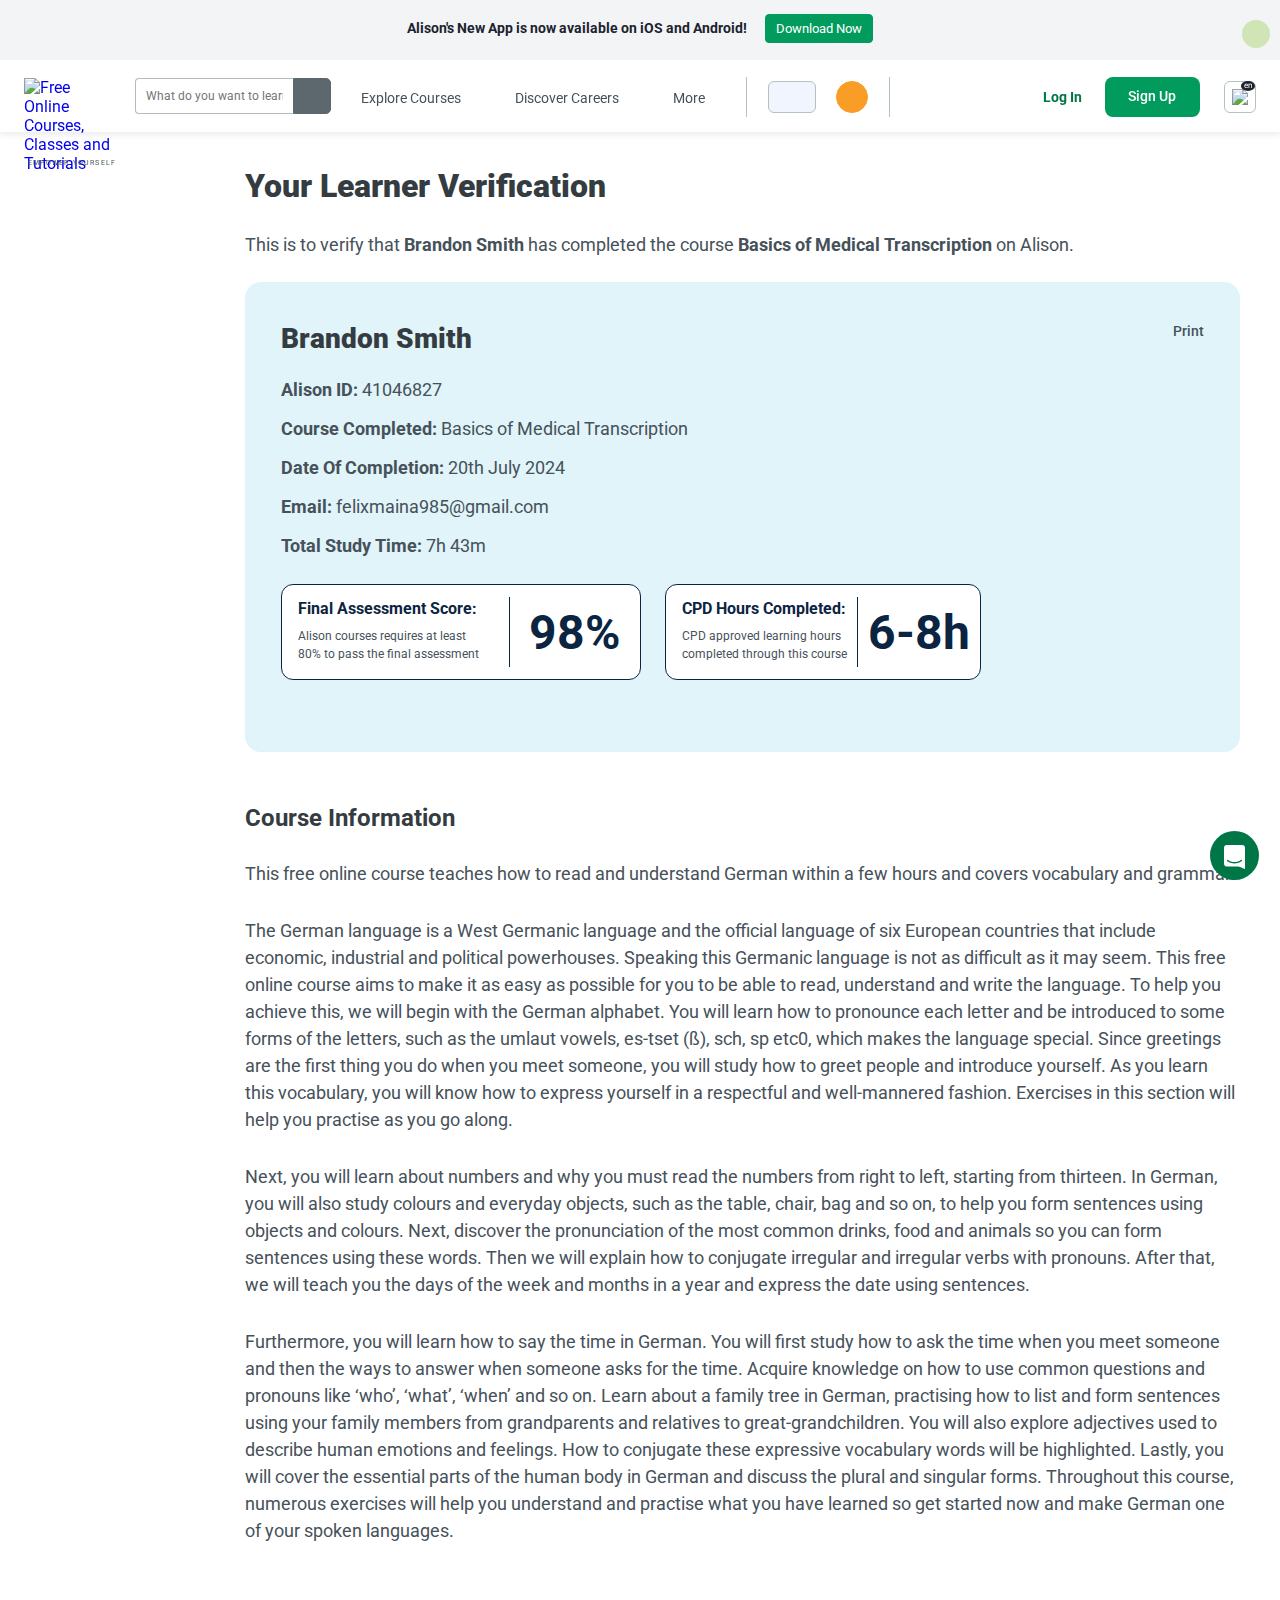
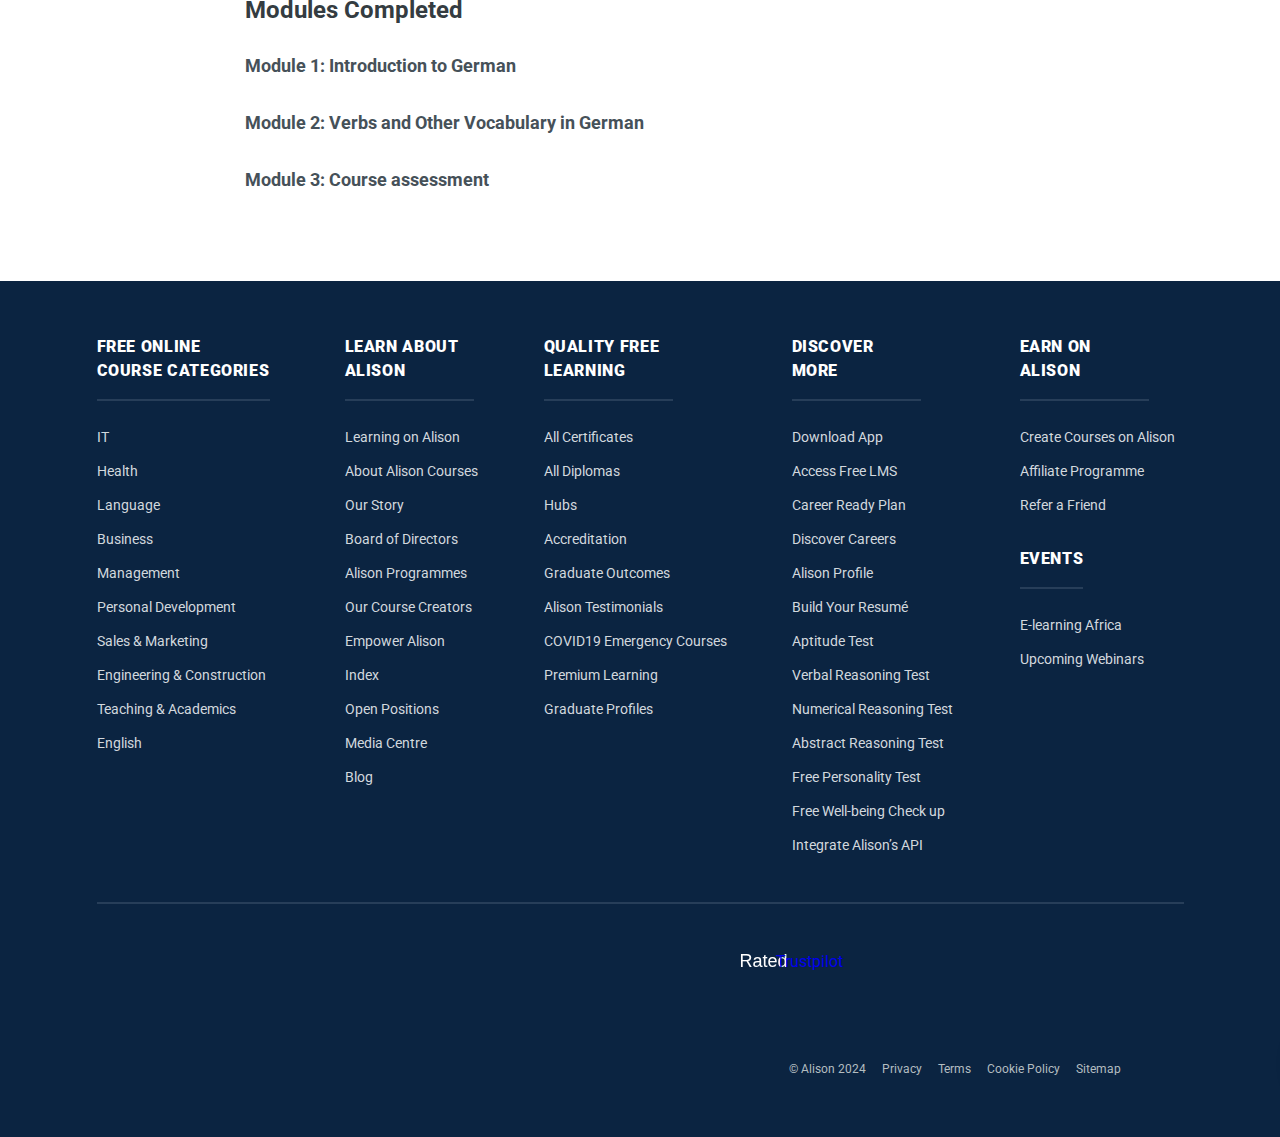
